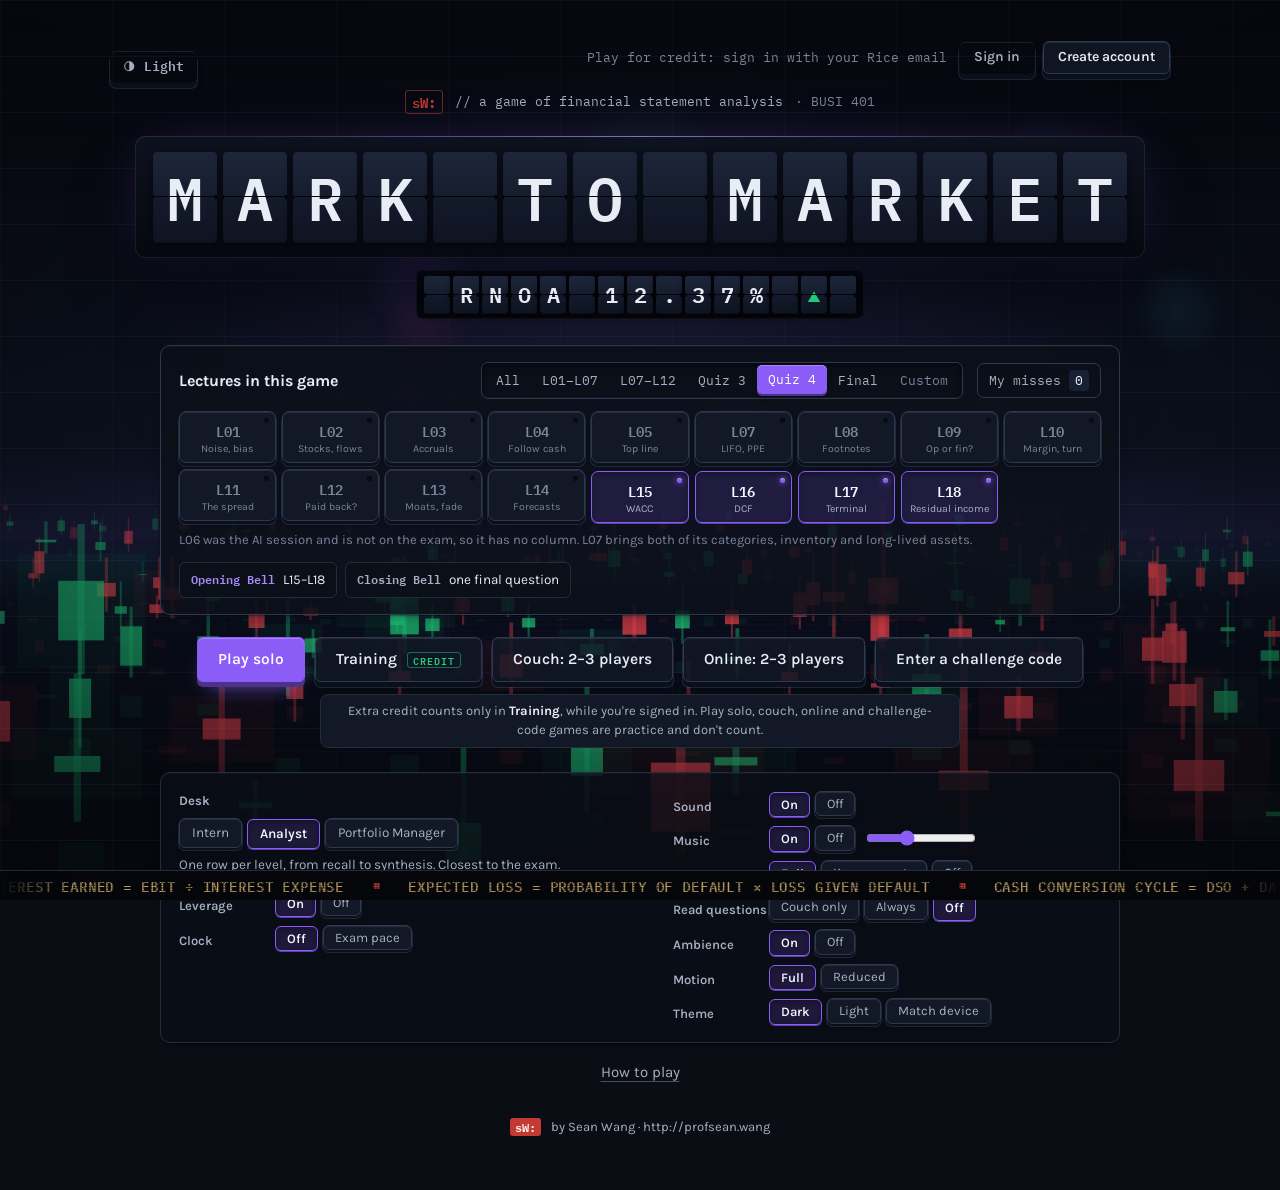
==== marktomarket-beta/index.html @ 7ff84879 "Add files via upload" ====
<!doctype html>
<html lang="en">
<head>
<base href="/marktomarket/">
<meta charset="utf-8">
<meta name="viewport" content="width=device-width, initial-scale=1, viewport-fit=cover">
<meta name="color-scheme" content="dark light">
<meta name="description" content="MARK TO MARKET: a trading-terminal game of financial statement analysis. By Sean Wang.">
<meta name="theme-color" content="#0A0D14">
<meta name="apple-mobile-web-app-capable" content="yes">
<meta name="mobile-web-app-capable" content="yes">
<meta name="apple-mobile-web-app-status-bar-style" content="black">
<meta name="apple-mobile-web-app-title" content="Mark to Market">
<link rel="manifest" href="app/manifest.webmanifest">
<link rel="icon" type="image/png" sizes="32x32" href="app/favicon-32.png">
<link rel="apple-touch-icon" href="app/apple-touch-icon.png">
<link rel="apple-touch-icon" sizes="167x167" href="app/apple-touch-icon-167.png">
<link rel="apple-touch-icon" sizes="152x152" href="app/apple-touch-icon-152.png">
<link rel="apple-touch-startup-image" media="(device-width: 820px) and (device-height: 1180px) and (-webkit-device-pixel-ratio: 2) and (orientation: portrait)" href="app/launch-1640x2360.png">
<link rel="apple-touch-startup-image" media="(device-width: 820px) and (device-height: 1180px) and (-webkit-device-pixel-ratio: 2) and (orientation: landscape)" href="app/launch-2360x1640.png">
<link rel="apple-touch-startup-image" media="(device-width: 834px) and (device-height: 1194px) and (-webkit-device-pixel-ratio: 2) and (orientation: portrait)" href="app/launch-1668x2388.png">
<link rel="apple-touch-startup-image" media="(device-width: 834px) and (device-height: 1194px) and (-webkit-device-pixel-ratio: 2) and (orientation: landscape)" href="app/launch-2388x1668.png">
<link rel="apple-touch-startup-image" media="(device-width: 1024px) and (device-height: 1366px) and (-webkit-device-pixel-ratio: 2) and (orientation: portrait)" href="app/launch-2048x2732.png">
<link rel="apple-touch-startup-image" media="(device-width: 1024px) and (device-height: 1366px) and (-webkit-device-pixel-ratio: 2) and (orientation: landscape)" href="app/launch-2732x2048.png">
<link rel="apple-touch-startup-image" media="(device-width: 810px) and (device-height: 1080px) and (-webkit-device-pixel-ratio: 2) and (orientation: portrait)" href="app/launch-1620x2160.png">
<link rel="apple-touch-startup-image" media="(device-width: 810px) and (device-height: 1080px) and (-webkit-device-pixel-ratio: 2) and (orientation: landscape)" href="app/launch-2160x1620.png">
<link rel="apple-touch-startup-image" media="(device-width: 744px) and (device-height: 1133px) and (-webkit-device-pixel-ratio: 2) and (orientation: portrait)" href="app/launch-1488x2266.png">
<link rel="apple-touch-startup-image" media="(device-width: 744px) and (device-height: 1133px) and (-webkit-device-pixel-ratio: 2) and (orientation: landscape)" href="app/launch-2266x1488.png">
<title>MARK TO MARKET (beta)</title>
<link rel="stylesheet" href="https://fonts.googleapis.com/css2?family=IBM+Plex+Mono:wght@400;500;600&amp;family=Karla:wght@400..700&amp;family=Newsreader:ital,opsz,wght@0,6..72,400..700;1,6..72,400..600&amp;display=swap">
<style>
/* MARK TO MARKET — style.css (v2, the trading-terminal edition)
 * One deliberate dark theme. Every color is a token. Green and red always travel with ▲/▼ and a sign.
 */
:root {
  color-scheme: dark;
  --bg: #0A0D14;
  --bg-2: #0E1320;
  --panel: #121826;
  --panel-2: #182033;
  --panel-3: #1E2840;
  --well: #0B0F18;
  --line: #232B3D;
  --line-2: #2E3850;
  --line-3: #46526E;
  --text: #E8ECF4;
  --text-hi: #F4F6FB;
  --text-2: #A7B0C2;
  --text-3: #7A8398;
  --up: #1FCB7A;
  --down: #F0444E;
  --accent: #8B5CF6;
  --accent-2: #A78BFA;
  --warn: #F5B83D;
  --brand: #C43A32;
  --up-bg: rgba(31, 203, 122, 0.13);
  --down-bg: rgba(240, 68, 78, 0.13);
  --accent-bg: rgba(139, 92, 246, 0.16);
  --warn-bg: rgba(245, 184, 61, 0.1);
  --pool: #2DD4BF;
  --pool-bg: rgba(45, 212, 191, 0.12);
  --f-ui: "Karla", "Segoe UI", Calibri, Arial, sans-serif;
  --f-mono: "IBM Plex Mono", ui-monospace, "SFMono-Regular", Consolas, "Courier New", monospace;
  --f-display: "Newsreader", Cambria, Georgia, serif;
  --ease: cubic-bezier(0.2, 0.75, 0.25, 1);
  --top-h: 60px;
  --tk-h: 30px;
  --side-l: 0px;
  --side-r: 0px;
  --dock-h: 0px;
}

*, *::before, *::after { box-sizing: border-box; }
html, body { margin: 0; padding: 0; }
html { -webkit-text-size-adjust: 100%; text-size-adjust: 100%; background: var(--bg); }
body {
  background: var(--bg);
  color: var(--text);
  font-family: var(--f-ui);
  font-size: 15px;
  line-height: 1.5;
  min-height: 100vh;
  overflow-x: clip;
  -webkit-font-smoothing: antialiased;
  -moz-osx-font-smoothing: grayscale;
}
html.clue-open body, html.sheet-open body { overflow: hidden; }
button, input { font: inherit; color: inherit; }
button { cursor: pointer; }
p { margin: 0; }
h1, h2, h3 { margin: 0; font-weight: inherit; }
kbd {
  font-family: var(--f-mono);
  font-size: 0.72em;
  font-weight: 500;
  padding: 0.16em 0.45em;
  border: 1px solid currentColor;
  border-radius: 3px;
  opacity: 0.7;
  line-height: 1;
  white-space: nowrap;
}
.sr-only { position: absolute; width: 1px; height: 1px; overflow: hidden; clip: rect(0 0 0 0); clip-path: inset(50%); white-space: nowrap; }
.ico { display: inline-flex; width: 1em; height: 1em; flex: none; }
.ico svg { width: 100%; height: 100%; display: block; }
:focus { outline: none; }
:focus-visible { outline: 2px solid var(--accent-2); outline-offset: 3px; }
[hidden] { display: none !important; }
.num, .mono { font-family: var(--f-mono); font-variant-numeric: tabular-nums; }
.up { color: var(--up); }
.dn { color: var(--down); }
.flat { color: var(--text-2); }

/* ---------- stage: the trading floor ---------- */
.floor { position: fixed; inset: 0; z-index: 0; display: block; pointer-events: none; transform-origin: 50% 46%;
  transition: transform 0.75s var(--ease), filter 0.6s var(--ease); }
.stage-shade { position: fixed; inset: 0; z-index: 1; pointer-events: none;
  background: linear-gradient(180deg, rgba(6, 8, 14, 0.35) 0%, rgba(6, 8, 14, 0) 22%, rgba(6, 8, 14, 0) 70%, rgba(6, 8, 14, 0.55) 100%); }
html.dof .floor { transform: scale(1.12); filter: blur(7px) brightness(0.55); }
html[data-screen="close"] .stage-shade, html[data-screen="players"] .stage-shade { background: rgba(6, 8, 14, 0.8); }
/* Phase B: the 3D floor (floor3d.js sets html[data-floor="3d"]). It is brighter than the 2D floor, so the
   shade behind the board header is deeper and floating text gets a soft dark halo; a bull or bear wave lifts the
   question card's depth of field for a moment (html.floor-pulse) so the wave shows around the card. */
html[data-floor="3d"] .stage-shade { background: linear-gradient(180deg, rgba(6, 8, 14, 0.66) 0%, rgba(6, 8, 14, 0.5) 15%, rgba(6, 8, 14, 0) 30%, rgba(6, 8, 14, 0) 72%, rgba(6, 8, 14, 0.5) 100%); }
html[data-floor="3d"][data-screen="intro"] .stage-shade, html[data-floor="3d"][data-screen="cb"] .stage-shade {
  background: radial-gradient(ellipse 46% 40% at 50% 46%, rgba(6, 8, 14, 0.62), rgba(6, 8, 14, 0) 100%),
    linear-gradient(180deg, rgba(6, 8, 14, 0.5) 0%, rgba(6, 8, 14, 0) 26%, rgba(6, 8, 14, 0) 72%, rgba(6, 8, 14, 0.5) 100%); }
html[data-floor="3d"][data-screen="close"] .stage-shade, html[data-floor="3d"][data-screen="players"] .stage-shade { background: rgba(6, 8, 14, 0.8); }
html[data-floor="3d"] .intro-line, html[data-floor="3d"] .intro-eyebrow, html[data-floor="3d"] .board-head, html[data-floor="3d"] .scr-cb { text-shadow: 0 0 14px rgba(5, 7, 12, 0.95), 0 1px 3px rgba(5, 7, 12, 0.9); }
html.dof.floor-pulse .floor3d { filter: blur(3px) brightness(0.92); transition: filter 0.25s ease-out; }

/* ---------- type helpers ---------- */
.eyebrow { font-family: var(--f-mono); font-size: 12.5px; font-weight: 500; letter-spacing: 0.04em; color: var(--text-2); margin: 0; }
.slash { color: var(--accent-2); }

/* ---------- buttons ---------- */
.btn { appearance: none; display: inline-flex; align-items: center; justify-content: center; gap: 10px; border: 1px solid var(--line-2); background: rgba(18, 24, 38, 0.86); color: var(--text);
  font-family: var(--f-ui); font-weight: 600; font-size: 15.5px; line-height: 1.2; padding: 12px 20px; border-radius: 6px;
  transition: background 0.18s, border-color 0.18s, color 0.18s, transform 0.18s var(--ease), box-shadow 0.18s; }
.btn:hover { border-color: var(--line-3); background: var(--panel-2); }
.btn:active { transform: translateY(1px); }
.btn-primary { background: var(--accent); border-color: var(--accent); color: #FFFFFF; box-shadow: 0 8px 24px -10px rgba(139, 92, 246, 0.8); }
.btn-primary:hover { background: #9A70F8; border-color: #9A70F8; }
.btn-primary:disabled { background: var(--panel-3); border-color: var(--line-2); color: var(--text-3); box-shadow: none; cursor: not-allowed; }
.btn-quiet { background: transparent; border-color: transparent; color: var(--text-2); }
.btn-quiet:hover { color: var(--text); background: var(--panel-2); border-color: var(--line); }
.btn kbd { font-size: 11px; opacity: 0.6; }
.linkbtn { appearance: none; background: none; border: 0; padding: 4px 2px; color: var(--text-2); font-family: var(--f-ui); font-size: 15px; text-decoration: underline; text-decoration-color: rgba(167, 176, 194, 0.4); text-underline-offset: 4px; }
.linkbtn:hover { color: var(--text); text-decoration-color: currentColor; }
.iconbtn { appearance: none; width: 36px; height: 36px; display: inline-flex; align-items: center; justify-content: center; border: 1px solid var(--line); border-radius: 6px; background: transparent; color: var(--text-2); }
.iconbtn:hover { color: var(--text); border-color: var(--line-2); background: var(--panel-2); }
.iconbtn .ico { width: 17px; height: 17px; }
.iconbtn.off { color: var(--warn); }
.chipbtn { appearance: none; border: 1px solid var(--line-2); background: var(--panel); color: var(--text); border-radius: 6px; padding: 6px 13px; font-family: var(--f-mono); font-size: 13px; }
.chipbtn:hover { border-color: var(--accent); }

/* ---------- split-flap cells (terminal palette) ---------- */
.flaprow { display: inline-flex; gap: var(--fg, 3px); vertical-align: top; }
.fc { position: relative; display: inline-block; flex: none; width: var(--cw, 28px); height: var(--ch, 40px);
  font-family: var(--f-mono); font-weight: 600; font-size: var(--fs, 28px); color: var(--fcol, var(--text));
  background: #03050A; border-radius: var(--fr, 3px); perspective: calc(var(--ch, 40px) * 5);
  box-shadow: 0 1px 0 rgba(255, 255, 255, 0.04), 0 3px 8px rgba(0, 0, 0, 0.55); }
.fc .h { position: absolute; left: 0; right: 0; height: calc(50% - 0.5px); overflow: hidden; backface-visibility: hidden; -webkit-backface-visibility: hidden; }
.fc .t, .fc .ft { top: 0; border-radius: var(--fr, 3px) var(--fr, 3px) 0 0; background: linear-gradient(180deg, #1D2539 0%, #161D2E 100%); transform-origin: 50% 100%; }
.fc .b, .fc .fb { bottom: 0; border-radius: 0 0 var(--fr, 3px) var(--fr, 3px); background: linear-gradient(180deg, #131A2A 0%, #0F1422 100%); transform-origin: 50% 0; }
.fc i { position: absolute; left: 0; right: 0; height: var(--ch, 40px); line-height: var(--ch, 40px); text-align: center; font-style: normal; font-variant-numeric: tabular-nums; letter-spacing: 0; }
.fc .t i, .fc .ft i { top: 0; }
.fc .b i, .fc .fb i { bottom: 0; }
.fc .ft, .fc .fb { visibility: hidden; z-index: 2; }
.fc.on .ft, .fc.on .fb { visibility: visible; }
.fc u { position: absolute; inset: 0; background: #000; opacity: 0; pointer-events: none; }
.fc::after { content: ""; position: absolute; left: 0; right: 0; top: calc(50% - 0.5px); height: 1px; background: #03050A; z-index: 3; }
.fc::before { content: ""; position: absolute; top: calc(50% - 2px); left: 0; right: 0; height: 4px; z-index: 4;
  background: linear-gradient(90deg, #03050A 0 1.5px, transparent 1.5px calc(100% - 1.5px), #03050A calc(100% - 1.5px)); }
.tri { display: inline-block; width: 0.56em; height: 0.48em; background: var(--up); vertical-align: 0.06em; }
.tri.up { clip-path: polygon(50% 0, 100% 100%, 0 100%); }
.tri.dn { clip-path: polygon(0 0, 100% 0, 50% 100%); background: var(--down); }

.f-title { --fg: 6px; --cw: min(64px, calc((100vw - 120px - 13 * 6px) / 14)); --ch: calc(var(--cw) * 1.42); --fs: calc(var(--ch) * 0.66); --fr: 4px; }
.f-quote { --fg: 3px; --cw: min(26px, calc((100vw - 56px - 14 * 3px) / 15)); --ch: calc(var(--cw) * 1.42); --fs: calc(var(--ch) * 0.6); --fr: 2px; }
.intro-flap .f-big { --fg: 7px; --cw: min(86px, calc((100vw - 40px - 6 * 7px) / 7)); --ch: calc(var(--cw) * 1.42); --fs: calc(var(--ch) * 0.66); --fr: 5px; }
.cb-flap .f-big { --fg: 5px; --cw: min(54px, calc((100vw - var(--side-l) - var(--side-r) - 60px - 13 * 5px) / 14)); --ch: calc(var(--cw) * 1.42); --fs: calc(var(--ch) * 0.64); --fr: 4px; }
.ai-flap .f-big { --fg: 5px; --cw: min(60px, calc((100vw - 40px - 12 * 5px) / 13)); --ch: calc(var(--cw) * 1.42); --fs: calc(var(--ch) * 0.64); --fr: 4px; --fcol: var(--accent-2); }
.pool-flap .f-big { --fg: 6px; --cw: min(70px, calc((100vw - 40px - 8 * 6px) / 9)); --ch: calc(var(--cw) * 1.42); --fs: calc(var(--ch) * 0.64); --fr: 4px; --fcol: var(--pool); }

/* ---------- top bar: the quote bar ---------- */
.topbar { position: fixed; left: 0; right: 0; top: 0; z-index: 30; height: var(--top-h); display: grid; grid-template-columns: minmax(0, 1fr) auto minmax(0, 1fr); align-items: center; gap: 18px;
  padding: 0 18px; background: #080B12; border-bottom: 1px solid var(--line); }
.tb-left { display: flex; align-items: center; gap: 12px; min-width: 0; }
.tb-desk { font-size: 13.5px; color: var(--text-2); white-space: nowrap; overflow: hidden; text-overflow: ellipsis; }
.tb-code { appearance: none; background: var(--well); border: 1px solid var(--line); border-radius: 5px; padding: 4px 9px; display: inline-flex; align-items: center; gap: 8px; font-family: var(--f-mono); font-size: 13px; letter-spacing: 0.06em; color: var(--text); white-space: nowrap; }
.tb-code:hover { border-color: var(--accent); }
.tb-code .ico { width: 13px; height: 13px; color: var(--text-3); }
.tb-quotes { display: flex; gap: 8px; align-items: stretch; justify-content: center; min-width: 0; }
.tb-tools { display: flex; gap: 8px; align-items: center; justify-content: flex-end; }
.tb-menu-wrap { position: relative; }
.tb-pop { position: absolute; right: 0; top: calc(100% + 8px); width: 270px; background: var(--panel); border: 1px solid var(--line-2); border-radius: 8px; padding: 6px; box-shadow: 0 24px 48px rgba(0, 0, 0, 0.6); z-index: 2; }
.tb-pop > button { display: block; width: 100%; text-align: left; background: none; border: 0; padding: 10px 12px; border-radius: 5px; color: var(--text); font-size: 15px; }
.tb-pop > button:hover, .tb-pop > button:focus-visible { background: var(--panel-2); }
.tb-audio { display: grid; grid-template-columns: auto minmax(0, 1fr); gap: 8px 12px; align-items: center; padding: 10px 12px; margin: 4px 0; border-top: 1px solid var(--line); border-bottom: 1px solid var(--line); }
.tb-audio .tb-toggle:last-child { grid-column: 1 / -1; }
.tb-toggle { display: inline-flex; align-items: center; gap: 8px; font-size: 14px; color: var(--text-2); cursor: pointer; }
.tb-toggle input { accent-color: var(--accent); width: 15px; height: 15px; margin: 0; }
.tb-vol { width: 100%; accent-color: var(--accent); }
.tb-quit { border-top: 1px solid var(--line); margin-top: 6px; padding: 10px 12px 6px; }
.tb-quit p { font-size: 14px; color: var(--text-2); margin-bottom: 10px; line-height: 1.4; }
.tb-quit button { border: 1px solid var(--line-2); background: transparent; border-radius: 5px; padding: 7px 12px; margin-right: 6px; font-size: 14px; }
.tb-quit button[data-act="quit-yes"] { background: var(--accent); border-color: var(--accent); color: #fff; }

.quote { position: relative; display: flex; align-items: center; gap: 12px; height: 46px; padding: 0 12px; border: 1px solid var(--line); border-radius: 6px; background: rgba(14, 19, 32, 0.9); text-align: left; color: var(--text); min-width: 0; }
.q-tk { display: inline-flex; align-items: center; gap: 7px; font-family: var(--f-mono); font-size: 13px; font-weight: 600; letter-spacing: 0.04em; color: var(--text-2); }
.q-dot { width: 8px; height: 8px; border-radius: 2px; background: var(--pc); }
.q-val { display: inline-flex; font-family: var(--f-mono); font-weight: 600; font-size: 22px; line-height: 1; height: 1em; overflow: hidden; font-variant-numeric: tabular-nums; color: var(--text-hi); }
.q-val.neg { color: var(--down); }
.q-meta { display: flex; flex-direction: column; gap: 2px; line-height: 1.1; }
.q-chg { display: inline-flex; align-items: center; gap: 4px; font-family: var(--f-mono); font-size: 12px; font-weight: 600; white-space: nowrap; }
.q-chg .ico { width: 8px; height: 8px; }
.q-pct { font-family: var(--f-mono); font-size: 11.5px; white-space: nowrap; }
.q-spark { width: 70px; height: 24px; overflow: visible; flex: none; }
.quote.flash-up { animation: qFlashUp 0.62s ease-out; }
.quote.flash-dn { animation: qFlashDn 0.62s ease-out; }
@keyframes qFlashUp { 0%, 35% { background: rgba(31, 203, 122, 0.42); border-color: var(--up); } 100% { background: rgba(14, 19, 32, 0.9); border-color: var(--line); } }
@keyframes qFlashDn { 0%, 35% { background: rgba(240, 68, 78, 0.42); border-color: var(--down); } 100% { background: rgba(14, 19, 32, 0.9); border-color: var(--line); } }
.quote.couch { cursor: pointer; padding: 0 10px; gap: 9px; height: 46px; }
.quote.couch .q-val { font-size: 18px; }
.quote.couch .q-spark { width: 44px; }
.quote.sel { border-color: var(--pc); box-shadow: inset 0 0 0 1px var(--pc); }
.q-status { font-family: var(--f-mono); font-size: 10.5px; color: var(--pc); white-space: nowrap; overflow: hidden; text-overflow: ellipsis; max-width: 110px; }
.quote.busy .q-pct { display: none; }
.quote:not(.busy) .q-status { display: none; }
.q-keys { font-family: var(--f-mono); font-size: 10.5px; color: var(--text-3); letter-spacing: 0.08em; }
.od-d { display: inline-block; height: 1em; overflow: hidden; }
.od-s { display: flex; flex-direction: column; }
.od-s span { display: block; height: 1em; line-height: 1; text-align: center; }
.od-c { display: inline-block; line-height: 1; }
.spark .sp-line { fill: none; stroke: var(--sc, var(--text)); stroke-width: 1.4; stroke-linejoin: round; stroke-linecap: round; }
.spark .sp-zero { stroke: rgba(167, 176, 194, 0.3); stroke-dasharray: 2 2; stroke-width: 1; }
.spark .sp-dot { fill: var(--sc, var(--text)); }
.spark .sp-area { opacity: 0.18; }

/* ---------- side panels (desktop, 1280px and wider) ---------- */
.side { position: fixed; top: var(--top-h); bottom: var(--tk-h); z-index: 6; width: var(--side-w); overflow-y: auto; overflow-x: hidden; overscroll-behavior: contain;
  background: rgba(10, 14, 23, 0.9); scrollbar-width: thin; scrollbar-color: var(--line-2) transparent; transition: opacity 0.4s, filter 0.4s; }
.side-l { left: 0; --side-w: var(--side-l); border-right: 1px solid var(--line); }
.side-r { right: 0; --side-w: var(--side-r); border-left: 1px solid var(--line); display: flex; flex-direction: column; }
html.dof .side { opacity: 0.35; filter: blur(2px); }
html.clue-open .dock { display: none; }
html.clue-open { --dock-h: 0px; }
.pn { padding: 14px 16px 16px; border-bottom: 1px solid var(--line); }
.pn:last-child { border-bottom: 0; }
.pn-h { display: flex; align-items: baseline; justify-content: space-between; gap: 10px; font-size: 13px; font-weight: 700; color: var(--text); margin-bottom: 10px; }
.pn-h small { font-family: var(--f-mono); font-size: 11px; font-weight: 500; color: var(--text-3); }
.pn-h .info { appearance: none; border: 1px solid var(--line-2); background: none; color: var(--text-3); width: 18px; height: 18px; border-radius: 50%; font-size: 11px; line-height: 1; padding: 0; font-family: var(--f-mono); }
.pn-h .info:hover { color: var(--text); border-color: var(--text-3); }
.acct-val { font-family: var(--f-mono); font-size: 30px; font-weight: 600; line-height: 1.1; color: var(--text-hi); letter-spacing: -0.01em; display: inline-flex; height: 1.1em; overflow: hidden; }
.acct-val.neg { color: var(--down); }
.acct-chg { margin-top: 4px; display: flex; align-items: center; gap: 6px; font-family: var(--f-mono); font-size: 13px; font-weight: 500; }
.acct-chg .ico { width: 10px; height: 10px; }
.acct-chg .lbl { font-family: var(--f-ui); color: var(--text-3); font-size: 12.5px; margin-left: 2px; }
.kv { display: flex; justify-content: space-between; align-items: baseline; gap: 10px; margin-top: 8px; font-size: 13px; color: var(--text-2); }
.kv b { font-family: var(--f-mono); font-weight: 500; color: var(--text); font-size: 13px; }
.chart-sm { margin-top: 12px; height: 128px; position: relative; }
.chart-sm svg { display: block; }
.range { margin-top: 12px; }
.range-top { display: flex; justify-content: space-between; font-size: 12.5px; color: var(--text-2); margin-bottom: 5px; }
.range-bar { position: relative; height: 4px; border-radius: 2px; background: var(--panel-3); }
.range-fill { position: absolute; top: 0; bottom: 0; border-radius: 2px; background: linear-gradient(90deg, rgba(240, 68, 78, 0.5), rgba(31, 203, 122, 0.5)); }
.range-pin { position: absolute; top: -4px; width: 2px; height: 12px; background: var(--text); border-radius: 1px; transform: translateX(-1px); }
.range-ends { display: flex; justify-content: space-between; margin-top: 5px; font-family: var(--f-mono); font-size: 11.5px; color: var(--text-3); }
.range-none { font-size: 12.5px; color: var(--text-3); }
.ptab { width: 100%; border-collapse: collapse; font-size: 12.5px; }
.ptab th { font-weight: 500; color: var(--text-3); text-align: right; padding: 0 0 6px; font-size: 11.5px; }
.ptab th:first-child { text-align: left; }
.ptab td { padding: 5px 0; border-top: 1px solid rgba(35, 43, 61, 0.7); text-align: right; font-family: var(--f-mono); font-variant-numeric: tabular-nums; color: var(--text); }
.ptab td:first-child { text-align: left; font-family: var(--f-mono); color: var(--text-2); }
.ptab tr.idle td { color: var(--text-3); }
.ptab td.up { color: var(--up); }
.ptab td.dn { color: var(--down); }
.who-pick { display: flex; gap: 5px; flex-wrap: wrap; margin: -2px 0 10px; }
.who-pick button { appearance: none; border: 1px solid var(--line-2); background: none; border-radius: 5px; padding: 3px 8px; font-family: var(--f-mono); font-size: 11.5px; color: var(--text-2); }
.who-pick button[aria-pressed="true"] { border-color: var(--pc); color: var(--text); box-shadow: inset 0 0 0 1px var(--pc); }

.idx { width: 100%; border-collapse: collapse; font-size: 12.5px; table-layout: fixed; }
.idx td { padding: 5px 0; border-top: 1px solid rgba(35, 43, 61, 0.7); vertical-align: middle; }
.idx tr:first-child td { border-top: 0; }
.idx .ix-tk { white-space: nowrap; overflow: hidden; text-overflow: ellipsis; padding-right: 6px; }
.idx .ix-tk b { font-family: var(--f-mono); font-weight: 600; font-size: 12px; color: var(--text); margin-right: 6px; }
.idx .ix-tk span { font-size: 11.5px; color: var(--text-2); }
.idx .ix-lv { width: 52px; font-family: var(--f-mono); text-align: right; white-space: nowrap; color: var(--text); padding-right: 6px; }
.idx .ix-ch { width: 60px; font-family: var(--f-mono); text-align: right; white-space: nowrap; font-size: 11.5px; padding-right: 6px; }
.idx .ix-sp { width: 38px; }
.idx .ix-sp svg { width: 38px; height: 16px; display: block; overflow: visible; }
.idx tr.flash-up td { animation: rowUp 0.9s ease-out; }
.idx tr.flash-dn td { animation: rowDn 0.9s ease-out; }
@keyframes rowUp { 0%, 30% { background: rgba(31, 203, 122, 0.22); } 100% { background: transparent; } }
@keyframes rowDn { 0%, 30% { background: rgba(240, 68, 78, 0.22); } 100% { background: transparent; } }
.pn-news { flex: 1 1 auto; min-height: 140px; display: flex; flex-direction: column; }
.news { list-style: none; margin: 0; padding: 0; overflow-y: auto; flex: 1 1 auto; min-height: 0; scrollbar-width: thin; scrollbar-color: var(--line-2) transparent; }
.news li { display: grid; grid-template-columns: 58px minmax(0, 1fr); gap: 8px; padding: 6px 0; border-top: 1px solid rgba(35, 43, 61, 0.6); font-size: 12.5px; line-height: 1.4; color: var(--text); }
.news li:first-child { border-top: 0; }
.news time { font-family: var(--f-mono); font-size: 11px; color: var(--text-3); padding-top: 1px; white-space: nowrap; }
.news .n-host { color: var(--text-2); font-style: italic; }
.news .n-host b { font-style: normal; font-family: var(--f-mono); font-size: 10.5px; font-weight: 500; color: var(--text-3); letter-spacing: 0.04em; }
.news .n-up b { color: var(--up); }
.news .n-dn b { color: var(--down); }
.news .n-warn { color: var(--warn); }
.news .n-warn b { color: var(--warn); }
.news .nw { white-space: nowrap; }
.news .n-bell { color: var(--accent-2); }
.news li.fresh { animation: newsIn 0.6s var(--ease); }
@keyframes newsIn { from { opacity: 0; transform: translateY(-4px); background: var(--accent-bg); } to { opacity: 1; transform: none; background: transparent; } }
.watch { list-style: none; margin: 0; padding: 0; }
.watch li + li { margin-top: 4px; }
.watch button { appearance: none; width: 100%; display: grid; grid-template-columns: auto minmax(0, 1fr) auto; gap: 8px; align-items: center; text-align: left; border: 1px solid var(--line); background: var(--panel); border-radius: 5px; padding: 6px 8px; font-size: 12.5px; color: var(--text); }
.watch button:hover { border-color: var(--accent); background: var(--panel-2); }
.watch .w-tk { font-family: var(--f-mono); font-size: 11.5px; color: var(--down); white-space: nowrap; }
.watch .w-st { white-space: nowrap; overflow: hidden; text-overflow: ellipsis; color: var(--text-2); }
.watch .w-dl { font-family: var(--f-mono); font-size: 11.5px; color: var(--text-3); white-space: nowrap; }
.empty { font-size: 12.5px; color: var(--text-3); line-height: 1.45; }

/* ---------- dock and sheet (tablet and phone) ---------- */
.dock { position: fixed; left: 0; right: 0; bottom: var(--tk-h); z-index: 28; height: 46px; display: grid; grid-template-columns: repeat(3, 1fr); background: #0A0E17; border-top: 1px solid var(--line); }
.dock button { appearance: none; border: 0; background: none; color: var(--text-2); font-size: 14px; font-weight: 600; position: relative; }
.dock button[aria-expanded="true"] { color: var(--text); }
.dock button[aria-expanded="true"]::after { content: ""; position: absolute; left: 25%; right: 25%; top: 0; height: 2px; background: var(--accent); }
.dock button .dot { display: inline-block; width: 6px; height: 6px; border-radius: 50%; background: var(--accent-2); margin-left: 6px; vertical-align: 2px; }
.sheet { position: fixed; left: 0; right: 0; bottom: calc(var(--tk-h) + 46px); z-index: 31; max-height: min(72vh, calc(100vh - var(--top-h) - var(--tk-h) - 60px)); display: flex; flex-direction: column;
  background: var(--panel); border-top: 1px solid var(--line-2); border-radius: 14px 14px 0 0; box-shadow: 0 -24px 48px rgba(0, 0, 0, 0.55); transform: translateY(16px); opacity: 0; transition: transform 0.28s var(--ease), opacity 0.2s; }
.sheet.on { transform: none; opacity: 1; }
.sheet-head { display: flex; align-items: center; justify-content: space-between; padding: 10px 12px 8px 16px; border-bottom: 1px solid var(--line); }
.sheet-h { font-size: 15px; font-weight: 700; }
.sheet-body { overflow-y: auto; overscroll-behavior: contain; }
.sheet-body .pn-news { min-height: 0; }
.sheet-body .news { max-height: none; overflow: visible; }
.sheet-body[data-kind="news"] .pn-news > .pn-h, .sheet-body[data-kind="account"] .pn:first-child > .pn-h { display: none; }

/* ---------- title ---------- */
.screen { position: relative; z-index: 2; }
.scr-title { min-height: 100vh; display: flex; flex-direction: column; align-items: center; padding: max(36px, 5.5vh) 24px calc(var(--tk-h) + 22px); }
.title-wrap { width: 100%; max-width: 1060px; display: flex; flex-direction: column; align-items: center; text-align: center; }
.title-eyebrow { font-family: var(--f-mono); font-size: 13px; color: var(--text-2); margin-bottom: 22px; }
.title-eyebrow .ey-2 { color: var(--text-3); }
.title-flap { position: relative; margin: 0; display: flex; flex-direction: column; align-items: center; gap: 8px;
  padding: 16px 18px; border-radius: 10px; background: linear-gradient(180deg, rgba(14, 19, 32, 0.92), rgba(6, 9, 15, 0.94));
  box-shadow: inset 0 0 0 1px rgba(110, 125, 170, 0.16), inset 0 1px 0 rgba(255, 255, 255, 0.05), 0 40px 90px -30px rgba(0, 0, 0, 0.9), 0 0 60px -20px rgba(139, 92, 246, 0.35); }
.title-flap::before { content: ""; position: absolute; left: 12%; right: 12%; top: 0; height: 1px; background: linear-gradient(90deg, rgba(167, 139, 250, 0), rgba(167, 139, 250, 0.7), rgba(167, 139, 250, 0)); }
.title-quote { margin-top: 12px; min-height: 38px; padding: 6px 8px; border-radius: 6px; background: rgba(5, 7, 12, 0.92); box-shadow: inset 0 0 0 1px rgba(110, 125, 170, 0.12); }

.lect { margin-top: 26px; width: 100%; max-width: 960px; padding: 16px 18px 16px; border: 1px solid var(--line-2); border-radius: 10px; background: rgba(12, 16, 26, 0.88); text-align: left; }
.lect-top { display: flex; align-items: center; justify-content: space-between; gap: 14px; flex-wrap: wrap; }
.lect-h { font-size: 16px; font-weight: 700; color: var(--text); }
.presets { display: inline-flex; border: 1px solid var(--line-2); border-radius: 7px; padding: 2px; background: var(--well); }
.preset { appearance: none; border: 0; background: none; color: var(--text-2); font-family: var(--f-mono); font-size: 12.5px; padding: 5px 11px; border-radius: 5px; }
.preset:hover { color: var(--text); }
.preset[aria-pressed="true"] { background: var(--accent); color: #fff; }
.preset[data-preset="custom"] { cursor: default; }
.preset[data-preset="custom"][aria-pressed="false"] { color: var(--text-3); }
.chips { display: grid; grid-template-columns: repeat(var(--nchips, 11), minmax(0, 1fr)); gap: 6px; margin-top: 12px; }
.chip-l { appearance: none; position: relative; display: flex; flex-direction: column; align-items: center; gap: 2px; padding: 8px 2px 7px; border: 1px solid var(--line-2); border-radius: 7px; background: var(--panel); color: var(--text-2);
  transition: background 0.15s, border-color 0.15s, color 0.15s; }
.chip-l b { font-family: var(--f-mono); font-size: 14px; font-weight: 600; color: var(--text-3); }
.chip-l span { font-size: 10.5px; line-height: 1.15; white-space: nowrap; overflow: hidden; text-overflow: ellipsis; max-width: 100%; padding: 0 1px; color: var(--text-3); }
.chip-l:hover { border-color: var(--line-3); }
.chip-l[aria-pressed="true"] { background: var(--accent-bg); border-color: var(--accent); }
.chip-l[aria-pressed="true"] b { color: var(--text-hi); }
.chip-l[aria-pressed="true"] span { color: var(--text-2); }
.lect-hint { margin-top: 10px; font-size: 13px; color: var(--text-3); line-height: 1.45; }
.plan { list-style: none; margin: 12px 0 0; padding: 0; display: flex; gap: 8px; flex-wrap: wrap; }
.plan li { display: flex; align-items: baseline; gap: 8px; padding: 7px 11px; border-radius: 6px; background: var(--well); border: 1px solid var(--line); font-size: 13.5px; color: var(--text); }
.plan li b { font-family: var(--f-mono); font-size: 12px; font-weight: 600; color: var(--accent-2); white-space: nowrap; }
.plan li.pl-lev b { color: var(--warn); }
.plan li.pl-cb b { color: var(--text-2); }
.plan li .arrow { color: var(--text-3); }
.plan li.pl-none { color: var(--down); background: var(--down-bg); border-color: rgba(240, 68, 78, 0.3); }
.title-actions { display: flex; flex-wrap: wrap; justify-content: center; gap: 10px; margin-top: 22px; }
.code-entry { margin-top: 16px; width: 100%; max-width: 640px; padding: 16px 18px; border: 1px solid var(--line-2); border-radius: 10px; background: rgba(12, 16, 26, 0.92); text-align: left; }
.code-label { display: block; font-size: 13px; font-weight: 600; color: var(--text-2); margin-bottom: 8px; }
.code-row { display: flex; gap: 10px; flex-wrap: wrap; }
.code-input { flex: 1 1 200px; min-width: 0; font-family: var(--f-mono); font-size: 22px; letter-spacing: 0.1em; padding: 8px 14px; background: var(--well); border: 1px solid var(--line-2); border-radius: 6px; color: var(--text); text-transform: uppercase; }
.code-input::placeholder { color: rgba(167, 176, 194, 0.35); }
.code-input:focus-visible { outline: 2px solid var(--accent-2); outline-offset: 2px; }
.code-msg { margin-top: 10px; font-size: 13.5px; color: var(--text-2); }
.code-msg.bad { color: var(--down); }
.code-plan { margin-top: 8px; font-size: 13.5px; color: var(--text); }
.resume { margin-top: 14px; display: flex; align-items: center; gap: 12px; flex-wrap: wrap; justify-content: center; }
.resume .btn { color: var(--text); border-color: var(--line-2); padding: 8px 15px; font-size: 14.5px; }
.resume-meta { font-family: var(--f-mono); font-size: 12.5px; color: var(--text-2); }
.settings { margin-top: 24px; width: 100%; max-width: 960px; display: grid; grid-template-columns: minmax(0, 1.05fr) minmax(0, 1fr); gap: 16px 44px; text-align: left; padding: 18px 18px; border-radius: 10px; border: 1px solid var(--line); background: rgba(10, 14, 23, 0.82); }
.set-main, .set-more { display: flex; flex-direction: column; gap: 9px; min-width: 0; }
.seg { border: 0; margin: 0; padding: 0; min-width: 0; }
.seg legend { font-size: 13px; font-weight: 700; color: var(--text-2); padding: 0; margin-bottom: 8px; }
.pills { display: flex; flex-wrap: wrap; gap: 5px; align-items: center; }
.pills label { position: relative; display: inline-flex; cursor: pointer; }
.pills input[type="radio"] { position: absolute; inset: 0; opacity: 0; margin: 0; cursor: pointer; }
.pills span { display: inline-block; padding: 6px 12px; border: 1px solid var(--line-2); border-radius: 6px; font-size: 13.5px; line-height: 1.2; color: var(--text-2); background: var(--panel); transition: background 0.15s, color 0.15s, border-color 0.15s; }
.pills label:hover span { border-color: var(--line-3); color: var(--text); }
.pills input:checked + span { background: var(--accent-bg); border-color: var(--accent); color: var(--text-hi); font-weight: 600; }
.pills input:focus-visible + span { outline: 2px solid var(--accent-2); outline-offset: 2px; }
.desk-blurb { margin-top: 8px; font-size: 13.5px; color: var(--text-2); line-height: 1.4; }
.seg-desk { margin-bottom: 6px; }
.seg-sm legend { float: left; width: 96px; margin: 0; padding-top: 6px; font-weight: 600; }
.seg-sm .pills { margin-left: 96px; }
.seg-sm .pills span { padding: 4px 11px; font-size: 13px; }
.vol { width: 110px; accent-color: var(--accent); margin-left: 6px; }
.howto-link { margin-top: 14px; }
.byline { margin-top: auto; padding-top: 30px; display: flex; align-items: center; justify-content: center; gap: 10px; font-size: 13px; color: var(--text-2); }
.sw { display: inline-flex; align-items: center; justify-content: center; background: var(--brand); color: #FBEFEF; font-family: var(--f-mono); font-weight: 600; font-size: 12px; padding: 3px 5px; border-radius: 3px; line-height: 1; }

/* ---------- couch players ---------- */
.scr-players { min-height: 100vh; display: flex; justify-content: center; padding: max(56px, 10vh) 24px calc(var(--tk-h) + 40px); }
.players-wrap { width: 100%; max-width: 640px; padding: 26px 26px 24px; border-radius: 12px; border: 1px solid var(--line-2); background: rgba(12, 16, 26, 0.93); align-self: flex-start; }
.scr-h { font-family: var(--f-display); font-weight: 500; font-size: 38px; line-height: 1.1; margin: 10px 0 22px; color: var(--text-hi); }
.seg-count { margin-bottom: 18px; }
.player-rows { display: flex; flex-direction: column; gap: 8px; }
.pl-row { display: grid; grid-template-columns: 12px 76px minmax(0, 1fr) auto; align-items: center; gap: 12px; padding: 9px 12px; border: 1px solid var(--line); border-radius: 7px; background: var(--panel); }
.pl-chip { width: 12px; height: 12px; border-radius: 3px; background: var(--pc); }
.pl-label { font-size: 13.5px; color: var(--text-2); }
.pl-name { min-width: 0; background: var(--well); border: 1px solid var(--line-2); border-radius: 5px; padding: 7px 11px; font-size: 16px; color: var(--text); }
.pl-name::placeholder { color: rgba(167, 176, 194, 0.4); }
.pl-keys { display: flex; gap: 4px; }
.pl-keys kbd { opacity: 1; color: var(--pc); font-size: 12.5px; padding: 4px 7px; }
.players-note { margin-top: 16px; font-size: 14.5px; color: var(--text-2); line-height: 1.5; }
.players-plan { margin-top: 10px; font-size: 13.5px; color: var(--text); font-family: var(--f-mono); }
.row-actions { margin-top: 24px; display: flex; gap: 10px; }

/* ---------- training desk ---------- */
.scr-train { min-height: 100vh; display: flex; justify-content: center; padding: calc(var(--top-h) + 28px) 24px calc(var(--tk-h) + 48px); }
.tr-wrap { width: 100%; max-width: 780px; padding: 24px 26px 22px; border-radius: 12px; border: 1px solid var(--line-2); background: rgba(12, 16, 26, 0.93); align-self: flex-start; transition: filter 0.45s var(--ease); }
html.dof .scr-train .tr-wrap { filter: blur(6px) brightness(0.55); }
.tr-eyebrow { margin: 0; font-family: var(--f-mono); font-size: 12.5px; letter-spacing: 0.04em; color: var(--accent-2); }
.tr-lede { margin: -8px 0 18px; font-size: 15.5px; line-height: 1.55; color: var(--text-2); max-width: 64ch; }
.tr-stats { display: grid; grid-template-columns: repeat(4, minmax(0, 1fr)); gap: 8px; margin-bottom: 16px; }
.tr-stat { padding: 10px 12px; border: 1px solid var(--line); border-radius: 8px; background: var(--panel); min-width: 0; }
.tr-stat span { display: block; font-family: var(--f-mono); font-size: 11.5px; letter-spacing: 0.05em; text-transform: uppercase; color: var(--text-3); }
.tr-stat b { display: block; margin-top: 4px; font-family: var(--f-mono); font-size: 18px; font-weight: 500; color: var(--text-hi); overflow: hidden; text-overflow: ellipsis; white-space: nowrap; }
.tr-stat.up b { color: var(--up); }
.tr-stat.dn b { color: var(--down); }
.tr-panel { margin-top: 14px; padding: 14px 16px 12px; border: 1px solid var(--line); border-radius: 10px; background: rgba(18, 24, 38, 0.6); }
.tr-h { margin: 0 0 10px; font-family: var(--f-ui); font-size: 15px; font-weight: 700; color: var(--text); display: flex; flex-wrap: wrap; align-items: baseline; gap: 4px 10px; }
.tr-h-note { font-weight: 400; font-size: 13px; color: var(--text-3); }
.tr-heat { list-style: none; margin: 0; padding: 0; display: flex; flex-direction: column; gap: 6px; }
.tr-row { display: grid; grid-template-columns: 78px minmax(0, 1fr) minmax(90px, 160px) 44px minmax(0, 150px); align-items: center; gap: 10px; font-size: 14px; }
.tr-tag { font-family: var(--f-mono); font-weight: 600; font-size: 13px; color: var(--text); white-space: nowrap; }
.tr-name { color: var(--text-2); overflow: hidden; text-overflow: ellipsis; white-space: nowrap; }
.tr-bar { height: 8px; border-radius: 4px; background: var(--well); border: 1px solid var(--line); overflow: hidden; }
.tr-bar i { display: block; height: 100%; border-radius: 4px; background: var(--text-3); transition: width 0.6s var(--ease); }
.tr-val { font-family: var(--f-mono); font-size: 13.5px; text-align: right; color: var(--text); }
.tr-n { font-size: 12.5px; color: var(--text-3); overflow: hidden; text-overflow: ellipsis; white-space: nowrap; }
.tr-row.t-up .tr-bar i { background: var(--up); }
.tr-row.t-mid .tr-bar i { background: var(--warn); }
.tr-row.t-dn .tr-bar i { background: var(--down); }
.tr-row.t-up .tr-val { color: var(--up); }
.tr-row.t-dn .tr-val { color: var(--down); }
.tr-focus { margin: 10px 0 0; font-size: 13.5px; color: var(--text-2); }
.tr-focus b { color: var(--text); font-weight: 600; }
.tr-cal-t { width: 100%; border-collapse: collapse; font-size: 13.5px; }
.tr-cal-t th, .tr-cal-t td { text-align: left; padding: 6px 10px 6px 0; border-top: 1px solid var(--line); vertical-align: top; }
.tr-cal-t thead th { border-top: 0; font-family: var(--f-mono); font-size: 11.5px; font-weight: 500; letter-spacing: 0.05em; text-transform: uppercase; color: var(--text-3); }
.tr-cal-t tbody th { font-weight: 600; color: var(--text); white-space: nowrap; }
.tr-cal-t td { color: var(--text-2); }
.tr-verdict.up { color: var(--up); }
.tr-verdict.dn { color: var(--down); }
.tr-actions { margin-top: 20px; display: flex; flex-wrap: wrap; align-items: center; gap: 10px; }
.tr-done { flex: 1 1 100%; margin: 0 0 4px; font-size: 14.5px; color: var(--text-2); }
.tr-days { margin: 14px 0 0; font-family: var(--f-mono); font-size: 12px; color: var(--text-3); }
@media (max-width: 699px) {
  .scr-train { padding: calc(var(--top-h) + 12px) 12px calc(var(--tk-h) + 40px); }
  .tr-wrap { padding: 18px 16px 16px; }
  .tr-stats { grid-template-columns: repeat(2, minmax(0, 1fr)); }
  .tr-row { grid-template-columns: 72px minmax(0, 1fr) 44px; grid-template-areas: "tag name val" ". bar bar" ". n n"; row-gap: 4px; padding-bottom: 6px; border-bottom: 1px solid var(--line); }
  .tr-tag { grid-area: tag; } .tr-name { grid-area: name; } .tr-val { grid-area: val; } .tr-bar { grid-area: bar; } .tr-n { grid-area: n; }
  .tr-cal-t th:nth-child(2), .tr-cal-t td:nth-child(2) { display: none; }
}

/* ---------- round intro ---------- */
.scr-intro { min-height: 100vh; display: flex; align-items: center; justify-content: center; padding: 40px 20px calc(var(--tk-h) + 40px); }
.intro-wrap { display: flex; flex-direction: column; align-items: center; text-align: center; gap: 22px; }
.intro-flap { display: flex; flex-direction: column; gap: 10px; align-items: center; filter: drop-shadow(0 28px 44px rgba(0, 0, 0, 0.6)); }
.intro-cov { font-family: var(--f-mono); font-size: 15px; color: var(--text); padding: 8px 14px; border-radius: 7px; border: 1px solid var(--line-2); background: rgba(10, 14, 23, 0.9); }
.intro-cov b { color: var(--accent-2); font-weight: 600; margin-right: 6px; }
.scr-intro.round-l .intro-cov b { color: var(--warn); }
.intro-line { font-family: var(--f-display); font-style: italic; font-size: clamp(22px, 3vw, 30px); color: var(--text-hi); opacity: 0; transform: translateY(8px); transition: opacity 0.6s 1.1s, transform 0.6s 1.1s var(--ease); max-width: 28ch; line-height: 1.3; }
.scr-intro.on .intro-line { opacity: 1; transform: none; }
.intro-go { opacity: 0; transition: opacity 0.5s 1.8s; display: inline-flex; gap: 8px; align-items: center; }
.scr-intro.on .intro-go { opacity: 1; }

/* ---------- board ---------- */
.scr-board { height: 100vh; height: 100dvh; display: flex; flex-direction: column; padding: var(--top-h) var(--side-r) calc(var(--tk-h) + var(--dock-h)) var(--side-l); overflow: hidden; }
.board-head { flex: none; display: flex; align-items: flex-end; justify-content: space-between; gap: 16px; padding: 14px 26px 4px; position: relative; z-index: 3; }
.bh-l { min-width: 0; }
.bh-round { font-family: var(--f-display); font-size: 26px; font-weight: 500; line-height: 1.1; color: var(--text-hi); }
.bh-cov { margin-top: 4px; font-family: var(--f-mono); font-size: 13px; color: var(--text-2); white-space: nowrap; overflow: hidden; text-overflow: ellipsis; }
.bh-cov b { font-weight: 600; color: var(--accent-2); }
.scr-board.round-l .bh-cov b { color: var(--warn); }
.bh-r { display: flex; align-items: center; gap: 10px; flex: none; }
.bh-meta { font-family: var(--f-mono); font-size: 12.5px; color: var(--text-2); white-space: nowrap; }
.endround { display: flex; align-items: center; gap: 6px; flex-wrap: wrap; justify-content: flex-end; }
.endround .btn { padding: 7px 12px; font-size: 14px; }
.er-confirm { display: inline-flex; align-items: center; gap: 6px; flex-wrap: wrap; }
.er-q { font-size: 14px; color: var(--text); margin-right: 2px; }
.er-confirm [data-act="endround-yes"] { color: var(--text); border-color: var(--line-2); }
.board-tabs { display: none; }

.stage3d { flex: 1 1 auto; min-height: 0; position: relative; display: flex; align-items: center; justify-content: center; perspective: var(--persp, 1400px); perspective-origin: 50% 40%; padding-bottom: var(--host-zone, 0px);
  transition: filter 0.6s var(--ease), opacity 0.4s; }
html.dof .stage3d { filter: blur(9px) brightness(0.5); transition: filter 0.55s var(--ease) 0.2s, opacity 0.4s; }
html.dof .board-head { filter: blur(5px); opacity: 0.4; }
.board-head { transition: filter 0.5s, opacity 0.4s; }
.board { --tilt: 14deg; --px: 0; --py: 0; position: relative; display: grid; grid-template-columns: repeat(var(--cols, 6), var(--col-w, 120px)); gap: var(--gap, 12px);
  padding: var(--bpad, 14px); border-radius: 14px; transform-style: preserve-3d;
  transform: rotateX(calc(var(--tilt) - var(--py) * 2.4deg)) rotateY(calc(var(--px) * 3.2deg));
  background: linear-gradient(180deg, rgba(19, 25, 40, 0.94), rgba(10, 14, 23, 0.96));
  box-shadow: inset 0 0 0 1px rgba(110, 125, 170, 0.2), inset 0 1px 0 rgba(255, 255, 255, 0.06), 0 50px 90px -30px rgba(0, 0, 0, 0.9), 0 0 0 1px rgba(0, 0, 0, 0.5); }
.board::before { content: ""; position: absolute; left: 10%; right: 10%; top: 0; height: 1px; background: linear-gradient(90deg, rgba(167, 139, 250, 0), rgba(167, 139, 250, 0.6), rgba(167, 139, 250, 0)); }
.bcol { display: flex; flex-direction: column; gap: var(--gap, 12px); min-width: 0; transform-style: preserve-3d; }
.bplate { height: var(--head-h, 62px); display: flex; flex-direction: column; justify-content: center; gap: 3px; padding: 6px 10px; border-radius: 8px; transform: translateZ(3px);
  background: linear-gradient(180deg, #0D1220, #090D17); box-shadow: inset 0 0 0 1px rgba(110, 125, 170, 0.14); position: relative; overflow: hidden; }
.bplate::after { content: ""; position: absolute; left: 0; right: 0; top: 0; height: 2px; background: var(--accent); opacity: 0.85; }
.scr-board.round-l .bplate::after { background: var(--warn); }
.bp-tag { font-family: var(--f-mono); font-size: var(--tagfs, 12px); font-weight: 600; color: var(--accent-2); letter-spacing: 0.02em; line-height: 1.1; }
.scr-board.round-l .bp-tag { color: var(--warn); }
.bp-name { font-family: var(--f-ui); font-size: var(--namefs, 13px); font-weight: 700; color: var(--text-hi); line-height: 1.15; letter-spacing: 0.01em; overflow: hidden; display: -webkit-box; -webkit-line-clamp: 2; -webkit-box-orient: vertical; }
.cell { position: relative; height: var(--tile-h, 84px); transform-style: preserve-3d; }
.cast { position: absolute; inset: 6px 4px 0; border-radius: 8px; background: rgba(0, 0, 0, 0.55); filter: blur(5px); opacity: 0.55; transform: translateZ(0.5px); transition: opacity 0.25s, transform 0.25s var(--ease), filter 0.25s; pointer-events: none; }
.slab { --th: 9px; position: absolute; inset: 0; display: block; padding: 0; margin: 0; border: 0; background: none; color: var(--text); transform-style: preserve-3d; transform: translateZ(0);
  transition: transform 0.24s var(--ease); -webkit-tap-highlight-color: transparent; }
.slab .f { position: absolute; inset: 0; border-radius: 8px; transform: translateZ(var(--th)); display: flex; align-items: center; justify-content: center; overflow: hidden;
  background: linear-gradient(180deg, #1C2540 0%, #141B2E 55%, #10172A 100%);
  box-shadow: inset 0 1px 0 rgba(255, 255, 255, 0.1), inset 0 0 0 1px rgba(120, 136, 186, 0.22), inset 0 -10px 18px rgba(0, 0, 0, 0.25); }
.slab .f::before { content: ""; position: absolute; inset: 0; background: linear-gradient(115deg, rgba(255, 255, 255, 0.07), rgba(255, 255, 255, 0) 42%); pointer-events: none; }
.slab .sb { position: absolute; left: 4px; right: 4px; bottom: 0; height: var(--th); transform-origin: 50% 100%; transform: rotateX(-90deg); background: linear-gradient(180deg, #080B13, #0D1220); border-radius: 0 0 6px 6px; }
.slab .sl { position: absolute; top: 4px; bottom: 4px; left: 0; width: var(--th); transform-origin: 0 50%; transform: rotateY(-90deg); background: linear-gradient(90deg, #0A0E18, #121A2C); }
.slab .sr { position: absolute; top: 4px; bottom: 4px; right: 0; width: var(--th); transform-origin: 100% 50%; transform: rotateY(90deg); background: linear-gradient(90deg, #121A2C, #0A0E18); }
.slab .st { position: absolute; left: 4px; right: 4px; top: 0; height: var(--th); transform-origin: 50% 0; transform: rotateX(90deg); background: #222C46; }
.v { font-family: var(--f-mono); font-weight: 600; font-size: var(--vfs, 26px); letter-spacing: -0.01em; color: var(--text-hi); line-height: 1; position: relative; text-shadow: 0 0 18px rgba(167, 139, 250, 0.18); white-space: nowrap; }
.v .cur { color: var(--text-2); font-weight: 500; margin-right: 0.04em; }
.f .res { display: none; position: relative; flex-direction: column; align-items: center; gap: 3px; }
.f .res b { font-family: var(--f-mono); font-weight: 600; font-size: calc(var(--vfs, 26px) * 0.62); white-space: nowrap; display: inline-flex; align-items: center; gap: 4px; }
.f .res b .ico { width: 0.62em; height: 0.62em; }
.f .res small { font-family: var(--f-mono); font-size: 10.5px; color: var(--text-3); letter-spacing: 0.04em; }
@media (hover: hover) {
  .cell:not(.used):not(.void):hover .slab { transform: translateZ(16px); }
  .cell:not(.used):not(.void):hover .cast { opacity: 0.85; filter: blur(10px); transform: translateZ(0.5px) scale(1.04); }
  .cell:not(.used):not(.void):hover .f { box-shadow: inset 0 1px 0 rgba(255, 255, 255, 0.14), inset 0 0 0 1px rgba(167, 139, 250, 0.75), 0 0 24px -4px rgba(139, 92, 246, 0.45); }
}
.cell:not(.used) .slab:focus-visible { outline: none; transform: translateZ(16px); }
.cell:not(.used) .slab:focus-visible .f { box-shadow: inset 0 0 0 2px var(--accent-2), 0 0 26px -4px rgba(139, 92, 246, 0.6); }
.cell:not(.used) .slab:active { transform: translateZ(2px); transition-duration: 0.08s; }
.cell.pressed .slab { transform: translateZ(1px); transition-duration: 0.09s; }
.cell.used .slab { transform: translateZ(calc(var(--th) * -1 + 1px)); cursor: default; }
.cell.used .cast { opacity: 0; }
.cell.used .f { background: linear-gradient(180deg, #0E1424, #0B101C); box-shadow: inset 0 0 0 1px rgba(120, 136, 186, 0.1); }
.cell.used .f::before { opacity: 0; }
.cell.used .v { display: none; }
.cell.used .f .res { display: flex; }
.cell.used.r-up .f { box-shadow: inset 0 0 0 1px rgba(31, 203, 122, 0.32); background: linear-gradient(180deg, rgba(31, 203, 122, 0.1), #0B101C); }
.cell.used.r-dn .f { box-shadow: inset 0 0 0 1px rgba(240, 68, 78, 0.3); background: linear-gradient(180deg, rgba(240, 68, 78, 0.09), #0B101C); }
.cell.used.r-up .res b { color: var(--up); }
.cell.used.r-dn .res b { color: var(--down); }
.cell.used.r-flat .res b { color: var(--text-2); }
.cell.void { opacity: 0.35; }
.cell.ai-hit .f { box-shadow: inset 0 0 0 1px rgba(167, 139, 250, 0.9), 0 0 40px -2px rgba(139, 92, 246, 0.65); background: linear-gradient(180deg, #2A1F52, #18132F); }
.cell.ai-hit .v { color: var(--accent-2); font-size: calc(var(--vfs, 26px) * 0.55); }
.cell.pool-hit .f { box-shadow: inset 0 0 0 1px rgba(45, 212, 191, 0.85), 0 0 44px -2px rgba(45, 212, 191, 0.55); background: radial-gradient(120% 120% at 50% 60%, #0E3A3A, #071A20 70%); }
.cell.pool-hit .v { color: var(--pool); font-size: calc(var(--vfs, 26px) * 0.55); letter-spacing: 0.06em; }
.slab .f .ripple { position: absolute; left: 50%; top: 55%; width: 40%; aspect-ratio: 1; border-radius: 50%; border: 1.5px solid rgba(45, 212, 191, 0.7);
  transform: translate(-50%, -50%) scale(0.2); opacity: 0; pointer-events: none; animation: m2m-ripple 1.4s var(--ease) forwards; }
@keyframes m2m-ripple { 0% { opacity: 0.9; transform: translate(-50%, -50%) scale(0.2); } 100% { opacity: 0; transform: translate(-50%, -50%) scale(3.2); } }
.cell.deal .slab { transform: translateZ(0) rotateX(-92deg); opacity: 0; }
.cell.deal .cast { opacity: 0; }
.cell.dealt .slab { transition: transform 0.55s cubic-bezier(0.2, 1.25, 0.35, 1), opacity 0.2s; }

/* ---------- clue panel (flat and sharp, always) ---------- */
.layer { position: fixed; inset: 0; z-index: 40; }
.layer-clue { position: static; }
.clue-scrim { position: fixed; inset: 0; z-index: 20; background: rgba(5, 7, 12, 0.5); opacity: 0; transition: opacity 0.4s; }
.layer-clue.on .clue-scrim { opacity: 1; }
.clue-scroll { position: fixed; inset: 0; z-index: 22; overflow-y: auto; overscroll-behavior: contain; padding: calc(var(--top-h) + 22px) 24px calc(var(--tk-h) + 110px); }
.card { position: relative; width: min(var(--card-w, 880px), 100%); margin: 0 auto; background: var(--panel); color: var(--text); border-radius: 12px; outline: none;
  border: 1px solid #2A3550; box-shadow: 0 40px 100px -20px rgba(0, 0, 0, 0.85), 0 0 0 1px rgba(0, 0, 0, 0.4), inset 0 1px 0 rgba(255, 255, 255, 0.05); overflow: hidden; }
.card.pre { opacity: 0; }
.card.rise { animation: cardRise 0.46s var(--ease) both; }
@keyframes cardRise { from { opacity: 0; transform: translateY(34px) scale(0.975); } to { opacity: 1; transform: none; } }
.card.pop { animation: cardRise 0.36s var(--ease) both; }
.card.leaving { animation: cardLeave 0.26s ease-in both; }
@keyframes cardLeave { to { opacity: 0; transform: translateY(26px) scale(0.98); } }
.card:focus, .card:focus-visible { outline: none; }
.card-clock { position: absolute; left: 0; right: 0; top: 0; height: 3px; background: var(--panel-3); z-index: 3; }
.card-clock i { display: block; height: 100%; background: var(--accent-2); transform-origin: 0 50%; }
.card-clock.late i { background: var(--warn); }
.card-head { display: flex; align-items: center; justify-content: space-between; gap: 14px; padding: 15px 28px 13px; border-bottom: 1px solid var(--line); background: linear-gradient(180deg, #151C2D, #121826);
  font-family: var(--f-mono); font-size: 12.5px; letter-spacing: 0.04em; color: var(--text-2); text-transform: uppercase; }
.ch-l { min-width: 0; overflow: hidden; text-overflow: ellipsis; white-space: nowrap; }
.ch-val { color: var(--text-hi); font-weight: 600; }
.card.is-audit .card-head { background: linear-gradient(180deg, #1F1838, #151229); }
.card.is-audit .ch-l { color: var(--accent-2); }
.card.is-pool .card-head { background: linear-gradient(180deg, #0F2E30, #0B1E22); }
.card.is-pool .ch-l { color: var(--pool); }
.card-head .reading { margin-left: auto; margin-right: 12px; display: inline-flex; align-items: center; gap: 3px; height: 22px; padding: 0 9px 0 8px; border-radius: 999px;
  border: 1px solid rgba(139, 92, 246, 0.5); background: var(--accent-bg); color: var(--accent-2); font-family: var(--f-mono); font-size: 10.5px; letter-spacing: 0.08em; text-transform: uppercase; cursor: pointer; }
.card-head .reading i { width: 3px; height: 10px; border-radius: 1px; background: currentColor; transform-origin: 50% 100%; animation: m2m-eq 0.9s ease-in-out infinite; }
.card-head .reading i:nth-child(2) { animation-delay: 0.15s; }
.card-head .reading i:nth-child(3) { animation-delay: 0.3s; }
.card-head .reading span { margin-left: 5px; }
.card-head .reading:hover { border-color: var(--accent-2); }
@keyframes m2m-eq { 0%, 100% { transform: scaleY(0.35); } 50% { transform: scaleY(1); } }
html.reduced .card-head .reading i { animation: none; }
.card.is-pool { box-shadow: 0 0 0 1px rgba(45, 212, 191, 0.28), 0 30px 80px -30px rgba(45, 212, 191, 0.25); }
.card.is-cb .card-head { background: linear-gradient(180deg, #2A2414, #18150E); }
.pips { display: inline-flex; gap: 4px; flex: none; }
.pips i { width: 8px; height: 8px; border-radius: 2px; border: 1px solid var(--line-3); }
.pips i.on { background: var(--accent-2); border-color: var(--accent-2); }
.card-body { padding: 26px 28px 30px; }
.stem { font-family: var(--f-display); font-size: 23px; line-height: 1.42; color: var(--text-hi); margin-bottom: 22px; font-weight: 450; }
.exhibit { margin: 0 0 22px; }
.exhibit figcaption { font-size: 14px; font-weight: 700; color: var(--text); margin-bottom: 8px; }
.tbl-wrap { overflow-x: auto; border: 1px solid var(--line); border-radius: 8px; background: var(--well); }
.exhibit table { width: 100%; border-collapse: collapse; font-size: 15px; }
.exhibit thead th { font-family: var(--f-mono); font-size: 11.5px; font-weight: 500; letter-spacing: 0.06em; text-transform: uppercase; color: var(--text-3); padding: 9px 14px; border-bottom: 1px solid var(--line-2); background: #0F1522; }
.exhibit th.l, .exhibit td.l { text-align: left; }
.exhibit th.n, .exhibit td.n { text-align: right; }
.exhibit tbody th { font-weight: 500; color: var(--text); padding: 8px 14px; text-align: left; }
.exhibit tbody td { font-family: var(--f-mono); font-variant-numeric: tabular-nums; color: var(--text-hi); padding: 8px 14px; white-space: nowrap; }
.exhibit tbody td.w { font-family: var(--f-ui); white-space: normal; color: var(--text); }
.exhibit tbody tr:nth-child(even) { background: rgba(255, 255, 255, 0.025); }
.exhibit tbody tr + tr th, .exhibit tbody tr + tr td { border-top: 1px solid rgba(35, 43, 61, 0.7); }
.ex-note { margin-top: 8px; font-size: 13.5px; color: var(--text-2); }

.memo { position: relative; margin: 0 0 22px; padding: 16px 20px 16px 22px; border-radius: 8px; background: #141029; border: 1px solid rgba(139, 92, 246, 0.35); }
.memo-head { display: flex; gap: 20px; flex-wrap: wrap; font-family: var(--f-mono); font-size: 11.5px; letter-spacing: 0.06em; color: var(--accent-2); text-transform: uppercase; padding-bottom: 10px; margin-bottom: 10px; border-bottom: 1px dashed rgba(139, 92, 246, 0.35); padding-right: 230px; }
.memo-head span:first-child { color: var(--text-hi); font-weight: 600; }
.memo-lines { margin: 0; padding-left: 22px; font-family: var(--f-mono); font-size: 14.5px; line-height: 1.6; color: var(--text); }
.memo-lines li { opacity: 0; transform: translateY(3px); transition: opacity 0.25s, transform 0.25s; }
.memo-lines li.in { opacity: 1; transform: none; }
.memo-lines li::marker { color: var(--text-3); }
.memo-stamp { position: absolute; right: 14px; top: 9px; display: flex; align-items: baseline; gap: 6px; padding: 3px 9px; border: 2px solid var(--warn); color: var(--warn); border-radius: 4px; transform: rotate(-3deg) scale(1.4); opacity: 0; font-family: var(--f-mono); text-transform: uppercase; background: #141029; transition: opacity 0.18s, transform 0.25s cubic-bezier(0.3, 1.6, 0.5, 1); }
.memo-stamp span { font-size: 10px; letter-spacing: 0.1em; }
.memo-stamp span::after { content: ":"; }
.memo-stamp b { font-size: 13px; letter-spacing: 0.06em; }
.memo.stamped .memo-stamp { opacity: 1; transform: rotate(-3deg); }

.numbox { margin: 0 0 18px; padding: 16px 18px; border: 1px solid var(--line-2); border-radius: 8px; background: var(--well); }
.nb-label { display: block; font-size: 13.5px; font-weight: 700; color: var(--text-2); margin-bottom: 8px; }
.nb-row { display: flex; gap: 10px; flex-wrap: wrap; align-items: stretch; }
.nb-field { flex: 1 1 220px; display: flex; align-items: center; gap: 8px; padding: 0 14px; border: 1px solid var(--line-3); border-radius: 6px; background: var(--panel); min-width: 0; }
.nb-field:focus-within { border-color: var(--accent); box-shadow: 0 0 0 3px rgba(139, 92, 246, 0.25); }
.nb-pre, .nb-unit { font-family: var(--f-mono); font-size: 18px; color: var(--text-2); white-space: nowrap; }
.nb-in { flex: 1; min-width: 0; border: 0; background: none; font-family: var(--f-mono); font-size: 22px; padding: 10px 0; color: var(--text-hi); outline: none; }
.btn-ink { appearance: none; display: inline-flex; align-items: center; gap: 10px; border: 1px solid var(--accent); background: var(--accent); color: #fff; border-radius: 6px; padding: 11px 20px; font-weight: 700; font-size: 15.5px; }
.btn-ink:hover { background: #9A70F8; }
.btn-ink:disabled { opacity: 0.45; cursor: default; }
.btn-ink kbd { font-size: 11px; opacity: 0.75; }
.nb-alt { display: flex; align-items: center; gap: 14px; margin-top: 10px; flex-wrap: wrap; }
.nb-tip { font-size: 13px; color: var(--text-3); }
.nb-msg { margin-top: 8px; font-size: 14px; color: var(--text-2); min-height: 1.2em; }
.numbox.locked .nb-field { opacity: 0.7; }

.opts { list-style: none; margin: 0; padding: 0; display: flex; flex-direction: column; gap: 8px; }
.opts.waiting { opacity: 0.35; pointer-events: none; }
.opts.reveal-in li { animation: optIn 0.35s var(--ease) both; }
.opts.reveal-in li:nth-child(2) { animation-delay: 0.05s; }
.opts.reveal-in li:nth-child(3) { animation-delay: 0.1s; }
.opts.reveal-in li:nth-child(4) { animation-delay: 0.15s; }
@keyframes optIn { from { opacity: 0; transform: translateY(6px); } to { opacity: 1; transform: none; } }
.opts.ghost { opacity: 0.85; }
.opt { width: 100%; display: grid; grid-template-columns: 26px minmax(0, 1fr) 22px auto; align-items: center; gap: 14px; text-align: left; padding: 13px 16px 13px 18px; overflow: hidden;
  border: 1px solid var(--line-2); border-radius: 8px; background: #151C2E; color: var(--text); font-size: 17px; line-height: 1.4; position: relative;
  transition: background 0.15s, border-color 0.15s, opacity 0.2s; }
button.opt:hover:not(:disabled) { border-color: var(--accent); background: #1A2238; }
.o-letter { font-family: var(--f-mono); font-weight: 600; font-size: 15px; color: var(--accent-2); }
.o-txt { min-width: 0; }
.o-txt.numtxt { font-family: var(--f-mono); font-variant-numeric: tabular-nums; font-size: 17px; }
.o-mark { display: inline-flex; width: 20px; height: 20px; }
.o-mark .ico { width: 20px; height: 20px; }
.o-key { color: var(--text-3); font-size: 11px; }
.opt.chosen { border-color: var(--accent); background: var(--accent-bg); }
.opt.dim { opacity: 0.45; }
.opt.revealed { cursor: default; }
.opt.right { border-color: rgba(31, 203, 122, 0.8); background: var(--up-bg); opacity: 1; }
.opt.right .o-mark { color: var(--up); }
.opt.right::after { content: ""; position: absolute; inset: 0; border-radius: 8px; background: linear-gradient(90deg, rgba(31, 203, 122, 0), rgba(31, 203, 122, 0.22), rgba(31, 203, 122, 0)); transform: translateX(-100%); animation: sweep 0.9s 0.1s var(--ease) forwards; pointer-events: none; }
@keyframes sweep { to { transform: translateX(100%); } }
.opt.wrong { border-color: rgba(240, 68, 78, 0.75); background: var(--down-bg); opacity: 1; }
.opt.wrong .o-mark { color: var(--down); }
.opt.wrong .o-txt { text-decoration: line-through; text-decoration-color: rgba(240, 68, 78, 0.8); text-decoration-thickness: 2px; }
.opts.couch .opt { cursor: pointer; grid-template-columns: 26px minmax(0, 1fr) 22px auto; }
.o-keys { display: inline-flex; gap: 4px; }
.chip { appearance: none; min-width: 30px; height: 28px; padding: 0 7px; border-radius: 5px; border: 1px solid var(--pc); background: transparent; color: var(--pc); font-family: var(--f-mono); font-size: 13px; font-weight: 600; }
.chip:hover { background: rgba(255, 255, 255, 0.06); }
.chip:disabled { opacity: 0.3; }
.o-who { display: inline-flex; gap: 4px; }
.who { display: inline-flex; align-items: center; justify-content: center; min-width: 24px; height: 20px; padding: 0 5px; border-radius: 4px; background: var(--pc); color: #0A0D14; font-family: var(--f-mono); font-size: 11px; font-weight: 600; }

/* the order ticket */
.bet-area { margin-top: 20px; }
.bet-area:empty { display: none; }
.ticket { border: 1px solid var(--line-2); border-radius: 10px; background: #0F1524; overflow: hidden; opacity: 0; transform: translateY(12px); transition: opacity 0.3s, transform 0.35s var(--ease); position: relative; }
.bet-area.on .ticket { opacity: 1; transform: none; }
.tk-head { display: flex; align-items: baseline; justify-content: space-between; gap: 12px; padding: 12px 18px; border-bottom: 1px solid var(--line); background: #131A2B; }
.tk-h { font-size: 17px; font-weight: 700; color: var(--text-hi); }
.tk-sub { font-family: var(--f-mono); font-size: 12px; color: var(--text-3); text-transform: uppercase; letter-spacing: 0.06em; }
.levs { display: grid; grid-template-columns: repeat(3, minmax(0, 1fr)); gap: 10px; padding: 14px 18px 4px; }
.lev { appearance: none; position: relative; display: grid; grid-template-columns: auto minmax(0, 1fr); grid-template-areas: "x nm" "x key" "est est"; gap: 2px 12px; align-items: center; text-align: left; padding: 12px 14px 12px; border: 1px solid var(--line-2); border-radius: 8px; background: var(--panel); color: var(--text); transition: border-color 0.15s, background 0.15s, transform 0.15s; }
.lev:hover:not(:disabled) { border-color: var(--line-3); background: var(--panel-2); }
.lev-x { grid-area: x; font-family: var(--f-mono); font-size: 30px; font-weight: 600; line-height: 1; color: var(--text-hi); }
.lev-nm { grid-area: nm; font-size: 15px; font-weight: 700; color: var(--text); }
.lev-key { grid-area: key; font-size: 12px; color: var(--text-3); }
.lev-key kbd { opacity: 0.85; }
.lev-est { grid-area: est; margin-top: 10px; padding-top: 9px; border-top: 1px dashed var(--line-2); display: grid; grid-template-columns: auto auto; justify-content: space-between; gap: 3px 10px; font-size: 12.5px; color: var(--text-2); }
.lev-est b { font-family: var(--f-mono); font-weight: 600; text-align: right; font-size: 13.5px; }
.lev-est b.up { color: var(--up); }
.lev-est b.dn { color: var(--down); }
.lev-est b.zero { color: var(--text-2); }
.lev[aria-pressed="true"] { border-color: var(--accent); background: var(--accent-bg); box-shadow: 0 0 0 1px var(--accent), 0 10px 30px -14px rgba(139, 92, 246, 0.7); }
.lev.void { opacity: 0.35; }
.lev .lev-chips { grid-column: 1 / -1; display: flex; gap: 5px; margin-top: 10px; }
.tk-foot { display: flex; align-items: center; justify-content: space-between; gap: 16px; padding: 12px 18px 14px; flex-wrap: wrap; }
.tk-note { flex: 1 1 320px; font-size: 13px; color: var(--text-2); line-height: 1.45; }
.tk-place { flex: none; }
.tk-fill { position: absolute; right: 22px; bottom: 12px; transform: rotate(-6deg) scale(1.6); opacity: 0; padding: 6px 14px; border: 3px solid var(--accent-2); border-radius: 6px; color: var(--accent-2); font-family: var(--f-mono); font-size: 22px; font-weight: 600; letter-spacing: 0.12em; pointer-events: none; background: rgba(15, 21, 36, 0.85);
  transition: opacity 0.12s, transform 0.28s cubic-bezier(0.3, 1.7, 0.5, 1); }
.ticket.filled .tk-fill { opacity: 1; transform: rotate(-6deg) scale(1); }
.ticket.filled .tk-place { visibility: hidden; }
.tk-done { font-family: var(--f-mono); font-size: 13px; color: var(--text); }
.ticket.settled { opacity: 0.75; }

/* verdict, banners and WHY */
.why { margin-top: 26px; opacity: 0; transform: translateY(10px); transition: opacity 0.35s, transform 0.4s var(--ease); }
.why.on { opacity: 1; transform: none; }
.verdict { display: flex; align-items: baseline; gap: 12px; flex-wrap: wrap; padding: 14px 0 14px; border-top: 1px solid var(--line-2); border-bottom: 1px solid var(--line); }
.v-ico { width: 22px; height: 22px; align-self: center; }
.verdict.ok .v-ico { color: var(--up); }
.verdict.no .v-ico { color: var(--down); }
.v-word { font-family: var(--f-display); font-size: 27px; line-height: 1.1; color: var(--text-hi); }
.v-tail { font-family: var(--f-mono); font-size: 15px; font-weight: 600; }
.verdict.ok .v-tail { color: var(--up); }
.verdict.no .v-tail { color: var(--down); }
.verdict.couch { display: grid; grid-template-columns: 1fr; gap: 6px; }
.v-row { display: grid; grid-template-columns: auto minmax(0, 1fr) auto auto; gap: 10px; align-items: center; }
.v-name { font-weight: 700; }
.v-row .v-ico { width: 18px; height: 18px; }
.v-row .v-tail { font-size: 14px; }
.v-row.ok .v-ico, .v-row.ok .v-tail { color: var(--up); }
.v-row.no .v-ico, .v-row.no .v-tail { color: var(--down); }
.v-row.flat .v-tail { color: var(--text-2); }
.banner { margin-top: 16px; padding: 14px 18px; border-radius: 8px; border: 1px solid rgba(245, 184, 61, 0.45); border-left: 4px solid var(--warn); background: var(--warn-bg); color: var(--text); font-size: 15.5px; line-height: 1.5; }
.banner .mc { display: block; font-family: var(--f-mono); font-weight: 600; font-size: 14px; letter-spacing: 0.08em; color: var(--warn); margin-bottom: 4px; }
.banner.bull { border-color: rgba(31, 203, 122, 0.45); border-left-color: var(--up); background: var(--up-bg); }
.banner.bull .mc { color: var(--up); }
.typed { margin-top: 16px; padding: 12px 16px; border-radius: 8px; background: var(--well); border: 1px solid var(--line-2); font-size: 15px; }
.typed.ok { border-color: rgba(31, 203, 122, 0.4); }
.typed-h { font-weight: 700; }
.typed-sub, .typed-why { margin-top: 4px; color: var(--text-2); }
.why-head { display: flex; align-items: center; justify-content: space-between; gap: 12px; margin-top: 22px; }
.why-h { font-family: var(--f-mono); font-size: 13px; color: var(--accent-2); }
.refchip { font-family: var(--f-mono); font-size: 12.5px; padding: 4px 10px; border-radius: 5px; background: var(--panel-2); border: 1px solid var(--line-2); color: var(--text); }
.explain { margin-top: 10px; font-family: var(--f-display); font-size: 19.5px; line-height: 1.55; color: var(--text); max-width: 70ch; }
.wlist-h { margin-top: 22px; font-size: 13px; font-weight: 700; color: var(--text-2); padding-bottom: 6px; border-bottom: 1px solid var(--line); }
.wlist { display: flex; flex-direction: column; }
.wrow { border-bottom: 1px solid var(--line); }
.wrow > summary { list-style: none; display: grid; grid-template-columns: 22px 18px minmax(0, 1fr) auto auto 14px; gap: 12px; align-items: center; padding: 12px 2px; cursor: pointer; }
.wrow > summary > .w-ph { display: none; }
.wrow > summary > .w-yours { grid-column: 4; }
.wrow > summary > .w-who { grid-column: 5; }
.wrow > summary > .w-chev { grid-column: 6; }
.wrow > summary::-webkit-details-marker { display: none; }
.w-letter { font-family: var(--f-mono); font-weight: 600; color: var(--text-3); }
.w-mark { width: 16px; height: 16px; }
.wrow.is-right .w-mark { color: var(--up); }
.wrow.is-wrong .w-mark { color: var(--down); }
.w-txt { font-size: 16px; color: var(--text); }
.w-txt.numtxt { font-family: var(--f-mono); }
.w-yours { font-family: var(--f-mono); font-size: 10.5px; letter-spacing: 0.08em; text-transform: uppercase; padding: 3px 7px; border-radius: 4px; border: 1px solid var(--line-3); color: var(--text); white-space: nowrap; }
.w-who { display: inline-flex; gap: 4px; }
.w-chev { width: 12px; height: 12px; color: var(--text-3); transition: transform 0.2s; }
.wrow[open] .w-chev { transform: rotate(90deg); }
.w-why { padding: 0 0 14px 52px; font-size: 15.5px; line-height: 1.55; color: var(--text-2); max-width: 74ch; }
.card-actions { margin-top: 24px; display: flex; justify-content: flex-end; }

/* // APPLIED AI intro and wagers */
.ai-intro { width: min(880px, 100%); margin: 6vh auto 0; display: flex; flex-direction: column; align-items: center; gap: 22px; text-align: center; transition: opacity 0.25s, transform 0.25s; }
.ai-intro.out { opacity: 0; transform: translateY(10px); }
.ai-flap { filter: drop-shadow(0 0 30px rgba(139, 92, 246, 0.45)); }
.pool-flap { filter: drop-shadow(0 0 34px rgba(45, 212, 191, 0.45)); }
.pool-intro .eyebrow .slash { color: var(--pool); }
.pool-panel { border-color: rgba(45, 212, 191, 0.5); }
.pool-panel .wg-range { accent-color: var(--pool); }
.pool-panel .cb-locks { margin-top: 12px; }
.pool-panel .btn-primary { background: var(--pool); border-color: var(--pool); color: #04201D; box-shadow: 0 10px 30px -12px rgba(45, 212, 191, 0.7); }
.pool-panel .btn-primary kbd { color: #04201D; border-color: rgba(4, 32, 29, 0.45); }
.pool-panel .btn-primary:hover { background: #5EEAD4; border-color: #5EEAD4; }
.ai-panel { width: min(560px, 100%); padding: 20px 22px; border-radius: 12px; border: 1px solid rgba(139, 92, 246, 0.45); background: var(--panel); text-align: left; opacity: 0; transform: translateY(10px); transition: opacity 0.3s, transform 0.35s var(--ease); }
.ai-intro.asked .ai-panel { opacity: 1; transform: none; }
.ai-line { font-family: var(--f-display); font-size: 22px; color: var(--text-hi); line-height: 1.3; }
.ai-sub { margin-top: 6px; font-size: 14.5px; color: var(--text-2); }
.ai-go { margin-top: 16px; }
.wager { margin-top: 16px; }
.wg-amt { display: block; font-family: var(--f-mono); font-size: 34px; font-weight: 600; color: var(--text-hi); line-height: 1.1; }
.wg-range { width: 100%; margin: 12px 0 4px; accent-color: var(--accent); }
.wg-scale { display: flex; justify-content: space-between; font-family: var(--f-mono); font-size: 12px; color: var(--text-3); }
.wg-quick { display: flex; gap: 6px; margin-top: 10px; }
.wg-bp { margin-top: 6px; font-size: 13px; color: var(--text-2); }

/* ---------- Closing Bell ---------- */
.scr-cb { min-height: 100vh; display: flex; justify-content: center; padding: calc(var(--top-h) + 36px) calc(var(--side-r) + 24px) calc(var(--tk-h) + var(--dock-h) + 30px) calc(var(--side-l) + 24px); }
.cb-wrap { width: 100%; max-width: 860px; display: flex; flex-direction: column; align-items: center; gap: 22px; text-align: center; }
.cb-eyebrow { color: var(--warn); }
.cb-flap { width: 100%; display: flex; flex-direction: column; gap: 8px; align-items: center; filter: drop-shadow(0 26px 44px rgba(0, 0, 0, 0.6)); }
.cb-body { width: 100%; display: flex; justify-content: center; }
.cb-step { width: min(560px, 100%); display: flex; flex-direction: column; align-items: center; gap: 14px; }
.cb-wager { padding: 20px 22px; border-radius: 12px; border: 1px solid var(--line-2); background: var(--panel); align-items: stretch; text-align: left; }
.cb-wager .btn { align-self: flex-start; }
.cb-line { font-family: var(--f-display); font-size: 23px; color: var(--text-hi); line-height: 1.3; }
.cb-sub { font-size: 14.5px; color: var(--text-2); }
.cb-locks { display: flex; gap: 8px; flex-wrap: wrap; justify-content: center; }
.cb-lock { display: inline-flex; align-items: center; gap: 7px; padding: 5px 11px; border-radius: 6px; border: 1px solid var(--line-2); background: var(--panel); font-size: 14px; }
.cb-lock i { width: 8px; height: 8px; border-radius: 2px; background: var(--pc); }

/* ---------- The Close ---------- */
.scr-close { min-height: 100vh; padding: calc(var(--top-h) + 30px) 32px calc(var(--tk-h) + 40px); }
.close-wrap { max-width: 1280px; margin: 0 auto; }
.close-head { padding-bottom: 20px; border-bottom: 1px solid var(--line); }
.close-h { font-family: var(--f-display); font-weight: 500; font-size: clamp(36px, 5vw, 58px); line-height: 1.05; margin: 10px 0 10px; color: var(--text-hi); outline: none; }
.close-sub { display: flex; flex-wrap: wrap; gap: 6px 16px; align-items: baseline; font-size: 15px; color: var(--text-2); }
.close-sub .chg { font-family: var(--f-mono); font-weight: 600; font-size: 17px; display: inline-flex; align-items: center; gap: 6px; }
.close-sub .chg .ico { width: 12px; height: 12px; }
.close-grid { display: grid; grid-template-columns: minmax(0, 1fr) 360px; gap: 40px; margin-top: 26px; }
.close-sec { margin-bottom: 30px; }
.sec-h { display: flex; align-items: baseline; gap: 14px; flex-wrap: wrap; padding-bottom: 8px; border-bottom: 1px solid var(--line); margin-bottom: 14px; }
.sec-h > span:first-child { font-size: 15px; font-weight: 700; color: var(--text-hi); }
.sec-sub { font-size: 13.5px; color: var(--text-2); }
.chart-host { width: 100%; min-height: 120px; }
.verdicts { margin-top: 10px; display: flex; flex-direction: column; gap: 8px; }
.verdict-line { font-size: 15.5px; line-height: 1.5; color: var(--text); padding-left: 12px; border-left: 3px solid var(--pc, var(--accent)); }
.muted { color: var(--text-2); font-size: 15px; }
.sg { margin-bottom: 14px; }
.sg-h { display: flex; align-items: baseline; gap: 10px; font-size: 13px; margin-bottom: 6px; }
.sg-deck { font-family: var(--f-mono); font-weight: 600; color: var(--accent-2); }
.sg-name { color: var(--text-2); }
.si { border: 1px solid var(--line); border-radius: 8px; background: var(--panel); margin-bottom: 6px; }
.si > summary { list-style: none; display: grid; grid-template-columns: auto minmax(0, 1fr) auto 14px; gap: 12px; align-items: center; padding: 11px 14px; cursor: pointer; }
.si > summary::-webkit-details-marker { display: none; }
.si-ref { font-family: var(--f-mono); font-size: 12px; color: var(--text-2); white-space: nowrap; }
.si-stem { font-size: 14.5px; color: var(--text); white-space: nowrap; overflow: hidden; text-overflow: ellipsis; }
.si-note { font-family: var(--f-mono); font-size: 11.5px; color: var(--down); white-space: nowrap; }
.si-chev { width: 12px; height: 12px; color: var(--text-3); transition: transform 0.2s; }
.si[open] .si-chev { transform: rotate(90deg); }
.si-card { padding: 4px 18px 18px; border-top: 1px solid var(--line); }
.si-full { font-family: var(--f-display); font-size: 19px; line-height: 1.45; color: var(--text-hi); margin: 14px 0 16px; }
.si-card .explain { font-size: 17.5px; }
.share-card { position: relative; padding: 18px 20px 16px; border-radius: 12px; border: 1px solid var(--line-2); background: linear-gradient(180deg, #141B2C, #0E1422); }
.sc-top { display: flex; align-items: center; gap: 12px; font-family: var(--f-mono); font-size: 12.5px; color: var(--text-2); }
.sc-sym { font-weight: 600; color: var(--text-hi); padding: 2px 6px; border-radius: 3px; background: var(--panel-3); }
.sc-desk { margin-left: auto; }
.sc-px { display: flex; align-items: baseline; gap: 12px; margin-top: 12px; }
.sc-val { font-family: var(--f-mono); font-size: 36px; font-weight: 600; color: var(--text-hi); line-height: 1; }
.sc-val.neg { color: var(--down); }
.sc-chg { font-family: var(--f-mono); font-size: 15px; font-weight: 600; display: inline-flex; align-items: center; gap: 5px; }
.sc-chg .ico { width: 11px; height: 11px; }
.sc-meta { display: flex; flex-wrap: wrap; gap: 4px 16px; margin-top: 12px; font-family: var(--f-mono); font-size: 12px; color: var(--text-2); }
.sc-lect { margin-top: 8px; font-size: 13px; color: var(--text); }
.sc-by { display: flex; align-items: center; gap: 8px; margin-top: 14px; padding-top: 12px; border-top: 1px solid var(--line); font-size: 12.5px; color: var(--text-2); }
.share-text { display: none; margin: 12px 0 0; padding: 10px; border-radius: 6px; background: var(--well); color: var(--text); font-family: var(--f-mono); font-size: 12px; white-space: pre-wrap; user-select: all; }
.share-text.show { display: block; }
.share-actions { display: flex; gap: 10px; margin-top: 12px; }
.again { display: flex; flex-wrap: wrap; gap: 8px; margin-top: 18px; }
.close-wrap > .byline { padding-top: 24px; }

/* charts */
.chart { display: block; overflow: visible; }
.chart text { font-family: var(--f-mono); font-size: 11px; fill: var(--text-3); }
.chart .gl { stroke: rgba(46, 56, 80, 0.55); stroke-width: 1; }
.chart .base { stroke: var(--text-3); stroke-dasharray: 4 4; stroke-width: 1; }
.chart .mark { stroke: rgba(167, 176, 194, 0.35); stroke-dasharray: 2 3; stroke-width: 1; }
.chart .marklab { fill: var(--text-2); font-size: 10.5px; }
.chart .line { fill: none; stroke-width: 2; stroke-linejoin: round; stroke-linecap: round; }
.chart .endlab { font-size: 12px; font-weight: 600; }
.chart .endhalo { opacity: 0.25; }
.chart.calib .band { fill: rgba(139, 92, 246, 0.16); }
.chart.calib .track { stroke: var(--line-2); stroke-width: 1; }
.chart.calib .tick { stroke: var(--line-3); stroke-width: 1; }
.chart.calib .clab { fill: var(--text); font-family: var(--f-ui); font-size: 14px; font-weight: 700; }
.chart.calib .csub { fill: var(--text-3); font-family: var(--f-ui); font-size: 12px; }
.chart.calib .cval { font-size: 12px; font-weight: 600; }
.chart.calib .cnone { fill: var(--text-3); font-size: 12px; }
.chart.calib .cdot { stroke: var(--panel); stroke-width: 2; }

/* ---------- panels (How to play, review) ---------- */
.layer-panel { display: flex; align-items: flex-start; justify-content: center; padding: 6vh 20px; background: rgba(4, 6, 10, 0.72); overflow-y: auto; opacity: 0; transition: opacity 0.2s; z-index: 60; }
.layer-panel.on { opacity: 1; }
.panel { position: relative; width: min(760px, 100%); background: var(--panel); border: 1px solid var(--line-2); border-radius: 12px; padding: 28px 32px 30px; box-shadow: 0 40px 100px rgba(0, 0, 0, 0.7); }
.panel-x { position: absolute; right: 14px; top: 14px; }
.panel > .eyebrow { padding-right: 44px; }
.panel-h { font-family: var(--f-display); font-size: 30px; font-weight: 500; line-height: 1.15; margin: 8px 0 10px; color: var(--text-hi); padding-right: 40px; }
.panel-lede { font-size: 16px; color: var(--text); line-height: 1.55; }
.panel h3 { font-size: 15px; font-weight: 700; color: var(--text-hi); margin: 22px 0 6px; }
#panel-layer .panel > p { font-size: 15px; color: var(--text-2); line-height: 1.55; }
.panel > p.eyebrow { font-size: 12.5px; }
.panel .stem { font-size: 21px; margin: 6px 0 18px; }
.howto-t { width: 100%; border-collapse: collapse; margin-top: 6px; font-size: 14.5px; }
.howto-t th, .howto-t td { text-align: left; padding: 7px 10px 7px 0; border-top: 1px solid var(--line); vertical-align: top; }
.howto-t th { font-weight: 700; color: var(--text); white-space: nowrap; }
.howto-t td { color: var(--text-2); }
.bets-t td, .bets-t th { font-family: var(--f-mono); font-size: 13.5px; }
.bets-t thead th { font-family: var(--f-ui); color: var(--text-3); font-weight: 600; font-size: 12.5px; }
.bets-t td.up { color: var(--up); }
.bets-t td.dn { color: var(--down); }
#panel-layer .panel > p.panel-build { margin-top: 18px; font-size: 13px; color: var(--text-3); }
#panel-layer .panel > p.panel-lede { font-size: 16px; color: var(--text); }

/* ---------- host lower third ---------- */
.host { position: fixed; left: calc(var(--side-l) + 20px); bottom: calc(var(--tk-h) + var(--dock-h) + 14px); z-index: 30; display: flex; align-items: center; gap: 14px; max-width: min(560px, calc(100vw - var(--side-l) - var(--side-r) - 40px));
  padding: 10px 18px 11px 14px; background: rgba(9, 12, 20, 0.95); border: 1px solid var(--line-2); border-left: 3px solid var(--accent); border-radius: 6px;
  box-shadow: 0 18px 40px rgba(0, 0, 0, 0.55); opacity: 0; transform: translateY(12px); pointer-events: none; transition: opacity 0.3s, transform 0.4s var(--ease); }
.host.show { opacity: 1; transform: none; }
.host-wave { width: 36px; height: 20px; flex: none; }
.host-text { min-width: 0; }
.host-label { display: block; font-family: var(--f-mono); font-size: 10.5px; font-weight: 500; letter-spacing: 0.1em; text-transform: uppercase; color: var(--text-3); margin-bottom: 1px; }
.host-cap { font-family: var(--f-display); font-size: 17px; line-height: 1.35; color: var(--text-hi); }
.host-cap .w { opacity: 0; transition: opacity 0.16s; }
.host-cap .w.in { opacity: 1; }
.host.broker { border-color: rgba(245, 184, 61, 0.65); box-shadow: 0 0 0 1px rgba(245, 184, 61, 0.25), 0 18px 50px -20px rgba(245, 184, 61, 0.45); }
.host.broker .host-label { color: var(--warn); }
.host.broker .host-cap { font-family: var(--f-ui); font-weight: 700; letter-spacing: 0.01em; }
/* with a question open the caption moves beside the card instead of over it */
html.clue-open .host { left: 18px; }
@media (min-width: 1400px) {
  html[data-screen="title"] .host { width: calc((100vw - 960px) / 2 - 36px); max-width: 300px; flex-direction: column; align-items: flex-start; gap: 8px; padding: 12px 16px 14px 14px; }
  html[data-screen="title"] .host-cap { font-size: 15.5px; line-height: 1.4; }
}
@media (min-width: 1280px) {
  :root { --card-w: min(880px, calc(100vw - 470px)); }
  html.clue-open .host { width: calc((100vw - var(--card-w)) / 2 - 34px); max-width: none; flex-direction: column; align-items: flex-start; gap: 8px; padding: 12px 16px 14px 14px; }
  html.clue-open .host-cap { font-size: 15.5px; line-height: 1.4; }
}

/* ---------- LED ticker ---------- */
.ticker { position: fixed; left: 0; right: 0; bottom: 0; height: var(--tk-h); z-index: 29; overflow: hidden; background: #04060A; border-top: 1px solid var(--line); display: flex; align-items: center; }
.ticker::before, .ticker::after { content: ""; position: absolute; top: 0; bottom: 0; width: 70px; z-index: 2; pointer-events: none; }
.ticker::before { left: 0; background: linear-gradient(90deg, #04060A, rgba(4, 6, 10, 0)); }
.ticker::after { right: 0; background: linear-gradient(270deg, #04060A, rgba(4, 6, 10, 0)); }
.ticker-track { display: flex; white-space: nowrap; will-change: transform; font-family: var(--f-mono); font-size: 14px; font-weight: 600; letter-spacing: 0.06em; text-transform: uppercase; color: #C9A86A;
  -webkit-mask-image: radial-gradient(circle at 50% 50%, #000 0.95px, rgba(0, 0, 0, 0.25) 1.25px, transparent 1.45px); -webkit-mask-size: 2.6px 2.6px;
  mask-image: radial-gradient(circle at 50% 50%, #000 0.95px, rgba(0, 0, 0, 0.25) 1.25px, transparent 1.45px); mask-size: 2.6px 2.6px; }
.tk-item { display: inline-flex; align-items: center; gap: 6px; padding-right: 30px; }
.tk-sep { width: 6px; height: 6px; border-radius: 1px; background: #5A4A2A; margin-right: 22px; display: inline-block; }
.tk-move.up { color: var(--up); }
.tk-move.dn { color: var(--down); }
.tk-move.warn { color: var(--warn); }
.tk-tri { width: 10px; height: 10px; }

/* ---------- confetti, flash, toast ---------- */
.confetti { position: fixed; inset: 0; z-index: 21; pointer-events: none; }
.flash { position: fixed; inset: 0; z-index: 45; pointer-events: none; display: flex; align-items: center; justify-content: center; opacity: 0; }
.flash.on { animation: flashIn 1.5s ease-out forwards; }
.flash::before { content: ""; position: absolute; inset: 0; }
.flash.bull::before { background: radial-gradient(ellipse 60% 50% at 50% 50%, rgba(31, 203, 122, 0.24), rgba(31, 203, 122, 0) 70%); box-shadow: inset 0 0 120px rgba(31, 203, 122, 0.35); }
.flash.bear::before { background: radial-gradient(ellipse 60% 50% at 50% 50%, rgba(245, 184, 61, 0.14), rgba(245, 184, 61, 0) 70%); box-shadow: inset 0 0 140px rgba(240, 68, 78, 0.6); }
.fl-badge { position: relative; display: flex; flex-direction: column; align-items: center; gap: 6px; padding: 18px 34px; border-radius: 12px; background: rgba(8, 11, 18, 0.9); border: 2px solid currentColor; transform: scale(0.9); }
.flash.on .fl-badge { animation: badgePop 1.5s cubic-bezier(0.2, 1.4, 0.4, 1) forwards; }
.flash.bull .fl-badge { color: var(--up); box-shadow: 0 0 60px rgba(31, 203, 122, 0.45); }
.flash.bear .fl-badge { color: var(--warn); box-shadow: 0 0 60px rgba(245, 184, 61, 0.35); }
.fl-word { font-family: var(--f-mono); font-size: clamp(30px, 5vw, 52px); font-weight: 600; letter-spacing: 0.1em; line-height: 1; }
.fl-amt { font-family: var(--f-mono); font-size: clamp(18px, 2.4vw, 24px); font-weight: 600; display: inline-flex; align-items: center; gap: 8px; color: var(--text-hi); }
.fl-amt .ico { width: 0.7em; height: 0.7em; }
.flash.bull .fl-amt .ico { color: var(--up); }
.flash.bear .fl-amt .ico { color: var(--down); }
@keyframes flashIn { 0% { opacity: 0; } 10% { opacity: 1; } 70% { opacity: 1; } 100% { opacity: 0; } }
@keyframes badgePop { 0% { transform: scale(0.85); } 14% { transform: scale(1.04); } 24% { transform: scale(1); } 100% { transform: scale(1); } }
.toast { position: fixed; left: 50%; bottom: calc(var(--tk-h) + var(--dock-h) + 20px); transform: translate(-50%, 20px); z-index: 70; background: var(--panel-2); color: var(--text); border: 1px solid var(--line-2); padding: 10px 16px; border-radius: 7px; font-size: 14.5px; opacity: 0; transition: opacity 0.2s, transform 0.25s var(--ease); pointer-events: none; max-width: calc(100vw - 32px); }
.toast.show { opacity: 1; transform: translate(-50%, 0); }
.shake { animation: shake 0.3s linear; }
@keyframes shake { 0%, 100% { transform: translateX(0); } 20% { transform: translateX(-6px); } 40% { transform: translateX(5px); } 60% { transform: translateX(-4px); } 80% { transform: translateX(3px); } }

/* review panel (Watch List) */
.review-tag { display: inline-flex; align-items: center; gap: 8px; font-family: var(--f-mono); font-size: 12px; color: var(--down); }

/* ---------- desktop three-column terminal ---------- */
@media (min-width: 1280px) {
  html.panels { --side-l: clamp(244px, 18vw, 300px); --side-r: clamp(262px, 20vw, 340px); }
  html.panels .side { display: block; }
  html.panels .side-r { display: flex; }
}
@media (min-width: 1280px) and (max-width: 1439px) {
  .pn { padding: 12px 14px 14px; }
  .acct-val { font-size: 27px; }
  .quote { column-gap: 10px; }
}

/* ---------- tablet ---------- */
@media (max-width: 1279px) {
  html.panels { --dock-h: 46px; }
  .board-head { padding: 12px 18px 2px; }
}

html.panels.clue-open { --dock-h: 0px; }

/* ---------- phone ---------- */
@media (max-width: 699px) {
  :root { --top-h: 54px; --tk-h: 28px; }
  .topbar { grid-template-columns: minmax(0, 1fr) auto; gap: 8px; padding: 0 10px; }
  .tb-left { display: none; }
  .tb-quotes { justify-content: flex-start; }
  .tb-sound { display: none; }
  .quote { column-gap: 9px; padding: 5px 9px; }
  .q-val { font-size: 19px; }
  .q-spark { width: 46px; }
  .tb-quotes { min-width: 0; overflow: hidden; }
  .tb-quotes.couch { gap: 5px; }
  .quote.couch { flex: 1 1 0; min-width: 0; height: 44px; padding: 3px 7px; display: grid; grid-template-columns: minmax(0, 1fr); grid-template-rows: auto auto; gap: 1px; align-content: center; }
  .quote.couch .q-tk { font-size: 10.5px; gap: 4px; min-width: 0; overflow: hidden; white-space: nowrap; }
  .quote.couch .q-val { font-size: 15px; }
  .quote.couch .q-meta, .quote.couch .q-spark { display: none; }
  .quote.couch.busy:not(.done) { border-style: dashed; border-color: var(--line-3); }
  .quote.couch.done { border-color: var(--pc); box-shadow: inset 0 0 0 1px var(--pc); }
  .tb-pop .tb-sound-m { display: block; }

  .scr-title { padding: 26px 14px calc(var(--tk-h) + 20px); }
  .title-eyebrow .ey-2 { display: none; }
  .title-flap { padding: 10px 10px; gap: 6px; }
  .f-title { --fg: 4px; --cw: min(40px, calc((100vw - 48px - 6 * 4px) / 7)); }
  .f-quote { --cw: min(20px, calc((100vw - 48px - 12 * 3px) / 13)); }
  .lect { padding: 14px 12px; }
  .lect-top { flex-direction: column; align-items: flex-start; gap: 10px; }
  .presets { width: 100%; display: grid; grid-template-columns: repeat(5, 1fr); }
  .preset { padding: 6px 2px; }
  .chips { grid-template-columns: repeat(7, minmax(0, 1fr)); gap: 5px; }
  .chip-l { padding: 9px 2px; }
  .chip-l span { display: none; }
  .plan { flex-direction: column; }
  .title-actions { flex-direction: column; width: 100%; }
  .title-actions .btn { width: 100%; }
  .settings { grid-template-columns: 1fr; gap: 10px; padding: 14px 12px; }
  .seg-sm legend { width: 84px; }
  .seg-sm .pills { margin-left: 84px; }
  .vol { width: 90px; }
  .code-row .btn { flex: 1 1 auto; }

  .scr-players { padding: 22px 12px calc(var(--tk-h) + 30px); }
  .players-wrap { padding: 18px 14px; }
  .pl-row { grid-template-columns: 12px minmax(0, 1fr) auto; grid-template-areas: "c n k" "c i i"; gap: 6px 10px; }
  .pl-chip { grid-area: c; align-self: start; margin-top: 4px; }
  .pl-label { grid-area: n; }
  .pl-keys { grid-area: k; }
  .pl-name { grid-area: i; }
  .scr-h { font-size: 32px; }

  .intro-cov { font-size: 13px; }
  .board-head { padding: 10px 14px 0; align-items: center; }
  .bh-round { font-size: 20px; }
  .bh-cov { font-size: 11.5px; }
  .bh-meta { display: none; }
  .endround .btn { padding: 6px 10px; font-size: 13px; }
  .board-tabs { display: flex; gap: 5px; padding: 8px 14px 4px; overflow-x: auto; scrollbar-width: none; flex: none; }
  .board-tabs::-webkit-scrollbar { display: none; }
  .tab { flex: 1 0 auto; appearance: none; display: inline-flex; justify-content: center; border: 1px solid var(--line-2); background: var(--panel); color: var(--text-2); border-radius: 6px; padding: 6px 7px; font-family: var(--f-mono); font-size: 12px; }
  .tab.on { background: var(--accent); border-color: var(--accent); color: #fff; }
  .tab.done { color: var(--text-3); }
  .stage3d { align-items: flex-start; padding-top: 8px; }
  .scr-board.phone .board { grid-template-columns: var(--col-w); }
  .scr-board.phone .bcol { display: none; }
  .scr-board.phone .bcol.on { display: flex; }

  .clue-scroll { padding: var(--top-h) 0 calc(var(--tk-h) + 96px); }
  .card { width: 100%; border-radius: 0; min-height: calc(100vh - var(--top-h)); border-left: 0; border-right: 0; box-shadow: none; }
  .card-head { padding: 12px 16px 11px; font-size: 11px; }
  .card-body { padding: 18px 16px 26px; }
  .stem { font-size: 19.5px; margin-bottom: 18px; }
  .exhibit table { font-size: 14px; }
  .exhibit tbody th, .exhibit tbody td, .exhibit thead th { padding: 7px 9px; }
  .opt { grid-template-columns: 20px minmax(0, 1fr) 18px; gap: 10px; padding: 12px 12px 12px 14px; font-size: 16px; }
  .o-key { display: none; }
  .opts.couch .opt { grid-template-columns: 20px minmax(0, 1fr) 18px; grid-template-areas: "l t m" "k k k"; }
  .opts.couch .o-letter { grid-area: l; }
  .opts.couch .o-txt { grid-area: t; }
  .opts.couch .o-mark { grid-area: m; }
  .opts.couch .o-keys { grid-area: k; justify-self: start; }
  .opts.couch .o-who { grid-area: k; justify-self: end; }
  .levs { grid-template-columns: 1fr; gap: 8px; padding: 12px 12px 4px; }
  .lev { grid-template-columns: auto minmax(0, 1fr) auto; grid-template-areas: "x nm est" "x key est"; padding: 10px 12px; }
  .lev-x { font-size: 24px; min-width: 52px; }
  .lev-est { margin-top: 0; padding-top: 0; border-top: 0; grid-template-columns: auto; justify-items: end; gap: 1px; }
  .lev-est span { display: none; }
  .tk-head { padding: 10px 12px; }
  .tk-sub { display: none; }
  .tk-foot { padding: 10px 12px 12px; }
  .tk-place { width: 100%; justify-content: center; }
  .tk-fill { right: 12px; font-size: 18px; }
  .memo-head { padding-right: 0; gap: 10px; }
  .memo-stamp { position: static; align-self: flex-start; margin-top: 10px; transform: rotate(-4deg) scale(1.3); display: inline-flex; flex-direction: row; gap: 8px; }
  .memo.stamped .memo-stamp { transform: rotate(-4deg); }
  .memo { padding: 14px 14px 14px 16px; display: flex; flex-direction: column; }
  .memo-lines { font-size: 13.5px; }
  .wrow > summary { grid-template-columns: 18px 16px minmax(0, 1fr) 12px; gap: 4px 8px; }
  .wrow > summary > .w-yours { grid-column: 3; grid-row: 2; justify-self: start; }
  .wrow > summary > .w-chev { grid-column: 4; grid-row: 1; }
  .wrow > summary > .w-who { display: none; }
  .w-why { padding-left: 0; }
  .explain { font-size: 18px; }
  .v-word { font-size: 24px; }
  .ai-intro { margin-top: 3vh; padding: 0 14px; }

  .scr-cb { padding: calc(var(--top-h) + 22px) 14px calc(var(--tk-h) + var(--dock-h) + 24px); }
  .cb-flap .f-big { --cw: min(26px, calc((100vw - 28px - 11 * 4px) / 12)); --fg: 4px; }
  .cb-line { font-size: 20px; }

  .scr-close { padding: calc(var(--top-h) + 18px) 14px calc(var(--tk-h) + 30px); }
  .close-grid { grid-template-columns: 1fr; gap: 20px; }
  .si > summary { grid-template-columns: auto minmax(0, 1fr) 12px; }
  .si-note { grid-column: 2 / 3; }

  .panel { padding: 22px 16px 22px; }
  .panel-h { font-size: 25px; }
  .layer-panel { padding: 0; }
  .host { left: 10px; right: 10px; max-width: none; width: auto; bottom: calc(var(--tk-h) + var(--dock-h) + 8px); padding: 8px 12px 9px 10px; gap: 10px; }
  html.clue-open .host { left: 10px; }
  .host-cap { font-size: 15px; }
  .host-wave { width: 28px; height: 16px; }
  .ticker-track { font-size: 12.5px; }
  .tk-sep { margin-right: 16px; }
}

/* ---------- polish motion: fills, glint, flips, the live line, choreography ----------
 * Transform and opacity only, except two tiny SVG reveals. Every rule here is switched off below
 * under reduced motion, and the scripts skip these effects too (M2M.fx.calm()).
 */
/* fills: a clue's P&L rises under its quote cell, then slides up beneath the bar, into the quote */
.fills { position: fixed; left: 0; top: 0; width: 0; height: 0; z-index: 29; pointer-events: none; }
.fill-chip { position: absolute; display: inline-flex; align-items: center; gap: 6px; height: 26px; padding: 0 10px 0 9px; border-radius: 6px; white-space: nowrap;
  font-family: var(--f-mono); font-size: 13.5px; font-weight: 600; font-variant-numeric: tabular-nums; line-height: 1; letter-spacing: 0.01em;
  background: rgba(10, 14, 23, 0.96); border: 1px solid var(--line-2); box-shadow: 0 12px 26px -12px rgba(0, 0, 0, 0.9); opacity: 0; }
.fill-chip .ico { width: 9px; height: 9px; }
.fill-chip.up { color: var(--up); border-color: rgba(31, 203, 122, 0.55); box-shadow: 0 12px 26px -12px rgba(0, 0, 0, 0.9), 0 0 22px -8px rgba(31, 203, 122, 0.75); }
.fill-chip.dn { color: var(--down); border-color: rgba(240, 68, 78, 0.55); box-shadow: 0 12px 26px -12px rgba(0, 0, 0, 0.9), 0 0 22px -8px rgba(240, 68, 78, 0.75); }
.fill-chip.go { animation: fillChip 1.65s linear both; }
@keyframes fillChip {
  0% { opacity: 0; transform: translateY(14px) scale(0.92); animation-timing-function: cubic-bezier(0.2, 0.9, 0.3, 1.12); }
  15% { opacity: 1; transform: translateY(0) scale(1); animation-timing-function: linear; }
  64% { opacity: 1; transform: translateY(-1px) scale(1); animation-timing-function: cubic-bezier(0.55, 0, 0.8, 0.35); }
  100% { opacity: 0.15; transform: translateY(-36px) scale(0.96); }
}

/* streaks: three or five right in a row; a small rising bar chart and the count. Solo, it slides out of the
 * quote inside the bar; in couch play it pops under each player's fill chip; phones leave it to the sound and the host */
.streak-badge { position: absolute; display: inline-flex; align-items: center; gap: 7px; height: 22px; padding: 0 10px 0 8px; border-radius: 6px; white-space: nowrap;
  font-family: var(--f-mono); font-size: 11px; font-weight: 600; letter-spacing: 0.08em; text-transform: uppercase; line-height: 1; color: var(--text-hi);
  background: rgba(17, 13, 34, 0.97); border: 1px solid rgba(167, 139, 250, 0.6); box-shadow: 0 12px 26px -12px rgba(0, 0, 0, 0.9), 0 0 22px -8px rgba(139, 92, 246, 0.85); opacity: 0; }
.streak-badge .sk-bars { display: inline-flex; align-items: flex-end; gap: 2px; height: 11px; }
.streak-badge .sk-bars i { display: block; width: 3px; border-radius: 1px; background: var(--up); transform-origin: 50% 100%; }
.streak-badge.s5 { border-color: rgba(196, 181, 253, 0.9); box-shadow: 0 12px 26px -12px rgba(0, 0, 0, 0.9), 0 0 30px -6px rgba(139, 92, 246, 0.95); }
.streak-badge.go { animation: streakPop 2.1s linear var(--d, 0ms) both; }
.streak-badge.go .sk-bars i { animation: skBar 0.34s cubic-bezier(0.2, 1.5, 0.4, 1) both; animation-delay: calc(var(--d, 0ms) + 150ms + var(--i, 0) * 70ms); }
@keyframes streakPop {
  0% { opacity: 0; transform: translateY(-8px) scale(0.7); animation-timing-function: cubic-bezier(0.2, 1.5, 0.4, 1); }
  14% { opacity: 1; transform: none; animation-timing-function: linear; }
  82% { opacity: 1; transform: none; animation-timing-function: cubic-bezier(0.55, 0, 0.8, 0.35); }
  100% { opacity: 0; transform: translateY(-10px); }
}
@keyframes skBar { from { transform: scaleY(0); } to { transform: none; } }
/* solo, on wider screens, it slides out of the quote inside the bar */
.streak-badge.in-bar { transform-origin: 0 50%; }
.streak-badge.in-bar.go { animation-name: streakSlide; }
@keyframes streakSlide {
  0% { opacity: 0; transform: translateX(-12px) scale(0.7); animation-timing-function: cubic-bezier(0.2, 1.5, 0.4, 1); }
  14% { opacity: 1; transform: none; animation-timing-function: linear; }
  82% { opacity: 1; transform: none; animation-timing-function: cubic-bezier(0.55, 0, 0.8, 0.35); }
  100% { opacity: 0; transform: translateX(-6px); }
}

/* odometer: a digit the number gains or loses opens or closes its place instead of popping */
.od-x { display: inline-flex; justify-content: flex-end; overflow: hidden; white-space: nowrap; }

/* idle glint: a faint specular sweep across one open slab. The deal's sheen is the same light, quicker:
 * each slab catches it just after it flips up, so the sweep follows the deal across the board */
.cell.glint .slab .f::after, .cell.sheen .slab .f::after { content: ""; position: absolute; top: -10%; bottom: -10%; left: -50%; width: 200%; pointer-events: none;
  background: linear-gradient(104deg, rgba(255, 255, 255, 0) 41%, rgba(196, 181, 253, 0.09) 46.5%, rgba(255, 255, 255, 0.17) 50%, rgba(196, 181, 253, 0.09) 53.5%, rgba(255, 255, 255, 0) 59%);
  transform: translateX(-50%); }
.cell.glint .slab .f::after { animation: glint 1.25s cubic-bezier(0.4, 0.05, 0.3, 1) forwards; }
.cell.sheen .slab .f::after { animation: glint 0.7s cubic-bezier(0.3, 0.1, 0.3, 1) forwards; }
@keyframes glint { from { transform: translateX(-50%); } to { transform: translateX(50%); } }

/* the account's intraday line: a ring pulses at the head three times when the line moves, then rests
 * (a ring that never stopped would keep the whole side panel repainting on machines without a GPU) */
.chart-sm .live-ring { position: absolute; width: 12px; height: 12px; margin: -6px 0 0 -6px; border-radius: 50%; border: 1.5px solid var(--lc, var(--text)); opacity: 0; pointer-events: none;
  animation: liveRing 2.4s cubic-bezier(0.2, 0.6, 0.35, 1) 0.3s 3; }
@keyframes liveRing { 0% { opacity: 0.75; transform: scale(0.45); } 65%, 100% { opacity: 0; transform: scale(2.1); } }
.chart-sm .live-ring.wait, html.dof .chart-sm .live-ring, html.clue-open .chart-sm .live-ring { animation: none; }
.chart .endlab { transition: opacity 0.45s var(--ease); }
.chart .endlab.hide { opacity: 0; }
/* a lecture index that moved redraws its sparkline from the left */
.idx svg.ixs.draw { animation: sparkDraw 0.85s var(--ease) 0.1s backwards; }
@keyframes sparkDraw { from { clip-path: inset(-4px 100% -4px -4px); } to { clip-path: inset(-4px -4px -4px -4px); } }

/* the question card: the options settle in one after another, then the levers of the order ticket */
.card.rise .opts:not(.reveal-in) > li { animation: optRise 0.44s var(--ease) backwards; }
.card.rise .opts:not(.reveal-in) > li:nth-child(1) { animation-delay: 0.14s; }
.card.rise .opts:not(.reveal-in) > li:nth-child(2) { animation-delay: 0.19s; }
.card.rise .opts:not(.reveal-in) > li:nth-child(3) { animation-delay: 0.24s; }
.card.rise .opts:not(.reveal-in) > li:nth-child(4) { animation-delay: 0.29s; }
@keyframes optRise { from { opacity: 0; transform: translateY(12px); } to { opacity: 1; transform: none; } }
.bet-area.on .lev { animation: optRise 0.42s var(--ease) 0.06s backwards; }
.bet-area.on .lev:nth-child(2) { animation-delay: 0.11s; }
.bet-area.on .lev:nth-child(3) { animation-delay: 0.16s; }
/* a wrong pick gets a quick red sweep (the right answer already gets its green one) */
.opt.wrong::after { content: ""; position: absolute; inset: 0; border-radius: 8px; pointer-events: none;
  background: linear-gradient(90deg, rgba(240, 68, 78, 0), rgba(240, 68, 78, 0.24), rgba(240, 68, 78, 0)); transform: translateX(-100%); animation: sweep 0.62s var(--ease) forwards; }
/* a wrong pick (or a wrong typed number) shakes on its own. The card, and the question on it, stay perfectly
 * still: .card.rise outranks .shake, and must keep doing so (cancelling the card's animation would replay its entrance) */
.card.shake .opt.wrong.chosen, .card.shake .numbox.locked .nb-field { animation: shake 0.32s linear; }
/* once a leverage is chosen, Place order breathes three times */
.tk-place { position: relative; }
.tk-place:not(:disabled)::after { content: ""; position: absolute; inset: -1px; border-radius: 7px; border: 2px solid var(--accent-2); opacity: 0; pointer-events: none;
  animation: placePulse 1.7s cubic-bezier(0.2, 0.6, 0.35, 1) 0.4s 3; }
@keyframes placePulse { 0% { opacity: 0.6; transform: scale(1); } 70%, 100% { opacity: 0; transform: scale(1.08, 1.4); } }
.ticket.filled .tk-place::after { animation: none; }
/* a new dot on the dock pings twice */
.dock button .dot { position: relative; }
.dock button .dot::after { content: ""; position: absolute; inset: -5px; border-radius: 50%; border: 1.5px solid var(--accent-2); opacity: 0; pointer-events: none; animation: dotPing 1.1s ease-out 0.25s 2; }
@keyframes dotPing { 0% { opacity: 0.85; transform: scale(0.35); } 100% { opacity: 0; transform: scale(1.5); } }
/* The Close: the headline figure replays the session; its room is held so nothing around it moves */
.close-num { display: inline-block; white-space: nowrap; font-variant-numeric: tabular-nums lining-nums; }
.close-num.counting { text-align: right; }
/* a terminal caret in the code and number fields */
.code-input, .nb-in { caret-color: var(--accent-2); }
@media (max-width: 699px) {
  .fill-chip { height: 24px; font-size: 12.5px; padding: 0 8px 0 7px; }
  .streak-badge { height: 20px; font-size: 10.5px; padding: 0 8px 0 7px; gap: 6px; }
  .streak-badge .sk-bars { height: 10px; }
  @keyframes placePulse { 0% { opacity: 0.6; transform: scale(1); } 70%, 100% { opacity: 0; transform: scale(1.025, 1.4); } }
}
html.reduced .live-ring,html.reduced .tk-place::after,html.reduced .fill-chip,html.reduced .streak-badge,html.reduced .streak-badge i,html.reduced .cell.glint .slab .f::after,html.reduced .cell.sheen .slab .f::after,html.reduced .dock button .dot::after,html.reduced .opt.wrong::after,html.reduced .card.shake .opt.wrong.chosen,html.reduced .card.shake .numbox.locked .nb-field,html.reduced .card.rise .opts > li,html.reduced .bet-area.on .lev,html.reduced .idx svg.ixs.draw { animation: none !important; }

/* ---------- reduced motion ---------- */
html.reduced *, html.reduced *::before, html.reduced *::after { animation-duration: 0.001ms !important; animation-delay: 0ms !important; transition-duration: 0.001ms !important; transition-delay: 0ms !important; }
html.reduced .board { transform: rotateX(var(--tilt)); }
html.reduced .flash { display: none; }

/* start-up failure notice (drawn by the build's guard script; never shown in a healthy start) */
.boot-error { position: fixed; left: 50%; bottom: 24px; transform: translateX(-50%); z-index: 9999; width: min(560px, calc(100vw - 32px)); padding: 16px 18px; border: 1px solid var(--down); border-radius: 10px; background: var(--panel); color: var(--text); font: 15px/1.5 var(--f-ui); box-shadow: 0 12px 40px rgba(0, 0, 0, 0.5); }
.boot-error b { display: block; font-size: 16px; color: var(--down); }
.boot-error p { margin: 6px 0 8px; color: var(--text-2); }
.boot-error code { display: block; font: 12.5px/1.45 var(--f-mono); color: var(--text); overflow-wrap: anywhere; white-space: pre-wrap; }

/* ---- live floor (online play) ---- */
.ol-code-h { margin-top: 18px; font-family: var(--f-mono); font-size: 12px; letter-spacing: 0.12em; text-transform: uppercase; color: var(--text-2); }
.ol-code { font-family: var(--f-mono); font-size: 34px; letter-spacing: 0.14em; color: var(--text); margin: 4px 0 8px; }
.ol-seat { color: var(--text); font-size: 16px; }
.ol-empty .ol-seat { color: var(--text-2); font-style: italic; }
.ol-wait { color: var(--text-2); font-size: 14.5px; align-self: center; }
.ol-waiting { margin: 12px 2px 0; font-family: var(--f-mono); font-size: 13.5px; color: var(--text-2); }
.ol-control { margin: 10px 0 2px; padding: 9px 12px; border-left: 3px solid var(--accent); background: var(--well); border-radius: 0 6px 6px 0; font-size: 15px; color: var(--text); }
.scr-board.ol-notmine .tile { cursor: default; }
#ol-msg.bad, .code-msg.bad { color: #ff8a8a; }
.row-actions { flex-wrap: wrap; }
.scr-players .code-row { display: flex; gap: 10px; align-items: center; flex-wrap: wrap; }

/* ================= v3: accounts, badges, profile, ranks, leaderboard (only in --v3 builds) ================= */
:root {
  --t0: #7A8398; --t1: #A7B0C2; --t2: #4CC3FF; --t3: #2DD4BF; --t4: #D7DDEA; --t5: #F5B83D; --t6: #C4A5FF;
}
.av { display: inline-flex; flex: none; width: var(--av, 48px); height: var(--av, 48px); line-height: 0; }
.av svg { width: 100%; height: 100%; display: block; overflow: visible; filter: drop-shadow(0 4px 10px rgba(0, 0, 0, 0.45)); }

/* ---- the account bar on the title ---- */
.acct-bar { align-self: stretch; display: flex; justify-content: flex-end; align-items: center; gap: 8px; margin: -14px 0 10px; min-height: 44px; flex-wrap: wrap; }
.ac-pitch { font-family: var(--f-mono); font-size: 12.5px; color: var(--text-3); margin-right: 4px; }
.acct-bar .btn { padding: 7px 14px; font-size: 14px; }
.acct-chip { appearance: none; display: inline-grid; grid-template-columns: auto auto; grid-template-rows: auto auto; column-gap: 10px; align-items: center; text-align: left;
  padding: 5px 14px 5px 6px; border: 1px solid var(--line-2); border-radius: 999px; background: rgba(14, 19, 32, 0.92); color: var(--text); transition: border-color 0.15s, background 0.15s; }
.acct-chip:hover { border-color: var(--line-3); background: var(--panel-2); }
.acct-chip .av { grid-row: 1 / span 2; }
.ac-txt { display: flex; flex-direction: column; line-height: 1.15; min-width: 0; }
.ac-handle { font-weight: 700; font-size: 14.5px; color: var(--text-hi); max-width: 16ch; overflow: hidden; text-overflow: ellipsis; white-space: nowrap; }
.ac-rank { font-family: var(--f-mono); font-size: 11.5px; letter-spacing: 0.04em; color: var(--text-2); display: inline-flex; align-items: center; gap: 6px; }
.ac-tier { width: 7px; height: 7px; border-radius: 2px; transform: rotate(45deg); background: var(--t0); }
.ac-tier[data-t="1"] { background: var(--t1); } .ac-tier[data-t="2"] { background: var(--t2); } .ac-tier[data-t="3"] { background: var(--t3); }
.ac-tier[data-t="4"] { background: var(--t4); } .ac-tier[data-t="5"] { background: var(--t5); } .ac-tier[data-t="6"] { background: linear-gradient(135deg, var(--t6), var(--t5)); }
.ac-prog { grid-column: 2; height: 3px; border-radius: 2px; background: var(--line); overflow: hidden; margin-top: 3px; width: 100%; min-width: 90px; }
.ac-prog i { display: block; height: 100%; background: var(--accent-2); border-radius: 2px; }
.tb-av { display: inline-flex; align-items: center; }

/* ---- shared screen frame ---- */
.scr-acct, .scr-profile, .scr-lb { min-height: 100vh; display: flex; justify-content: center; padding: max(48px, 8vh) 24px calc(var(--tk-h) + 48px); }
.acct-wrap, .pf-wrap, .lb-wrap { width: 100%; max-width: 800px; padding: 26px 28px 24px; border-radius: 12px; border: 1px solid var(--line-2); background: rgba(12, 16, 26, 0.94); align-self: flex-start;
  box-shadow: 0 30px 80px -40px rgba(0, 0, 0, 0.9); }
.acct-wrap .scr-h, .pf-wrap .scr-h, .lb-wrap .scr-h { margin-bottom: 16px; }

/* ---- sign in / create / recover ---- */
.acct-tabs { display: flex; gap: 4px; border-bottom: 1px solid var(--line); margin-bottom: 20px; }
.acct-tab { appearance: none; background: none; border: 0; border-bottom: 2px solid transparent; padding: 8px 12px 9px; margin-bottom: -1px; font-size: 14.5px; color: var(--text-2); }
.acct-tab:hover { color: var(--text); }
.acct-tab[aria-selected="true"] { color: var(--text-hi); border-bottom-color: var(--accent); font-weight: 700; }
.acct-form { display: block; }
.acct-grid { display: grid; grid-template-columns: minmax(0, 1fr) minmax(0, 1.25fr); gap: 26px; align-items: start; }
.acct-badge .avp-line { grid-template-columns: minmax(0, 1fr); gap: 5px; }
.acct-badge .avp-sw { width: 38px; height: 38px; }
.acct-badge .avp-sw svg { width: 31px; height: 31px; }
.af { margin-bottom: 14px; }
.af-label { display: flex; align-items: baseline; justify-content: space-between; gap: 8px; font-size: 13px; font-weight: 700; color: var(--text-2); margin-bottom: 6px; }
.af-in { width: 100%; background: var(--well); border: 1px solid var(--line-2); border-radius: 6px; padding: 9px 12px; font-size: 16px; color: var(--text); }
.af-in:focus-visible { outline: 2px solid var(--accent-2); outline-offset: 1px; }
.af-in::placeholder { color: rgba(167, 176, 194, 0.35); }
.af-in.af-code { font-family: var(--f-mono); letter-spacing: 0.12em; text-transform: uppercase; }
.af-hint { margin-top: 6px; font-size: 12.5px; line-height: 1.45; color: var(--text-3); }
.af-avail { font-family: var(--f-mono); font-weight: 500; font-size: 11.5px; letter-spacing: 0.04em; }
.af-avail.ok { color: var(--up); } .af-avail.bad { color: var(--down); }
.af-msg { min-height: 1.4em; font-size: 14px; color: var(--text-2); margin-top: 4px; }
.af-msg.bad { color: var(--down); }
.af-note { margin-top: 18px; font-size: 13.5px; line-height: 1.55; color: var(--text-3); max-width: 68ch; }
.acct-wrap .row-actions { flex-wrap: wrap; margin-top: 16px; }

.af-why { margin: -4px 0 18px; padding: 10px 14px; border-left: 3px solid var(--accent); border-radius: 0 8px 8px 0; background: var(--accent-bg); font-size: 14.5px; line-height: 1.5; color: var(--text); max-width: 70ch; }
.af-first { margin: 0 0 14px; }
.af-or { display: flex; align-items: center; gap: 12px; margin: 18px 0 12px; color: var(--text-3); font-family: var(--f-mono); font-size: 12px; text-transform: uppercase; letter-spacing: 0.08em; max-width: 420px; }
.af-or::before, .af-or::after { content: ""; flex: 1; height: 1px; background: var(--line); }
.acct-google { gap: 10px; padding: 9px 16px; background: #F4F6FB; border-color: #F4F6FB; color: #10131B; font-weight: 700; }
.acct-google:hover { background: #FFFFFF; border-color: #FFFFFF; }
.g-mark { display: inline-grid; place-items: center; width: 22px; height: 22px; border-radius: 50%; font-weight: 800; font-size: 14px; color: #fff; background: conic-gradient(#EA4335 0 25%, #FBBC05 0 50%, #34A853 0 75%, #4285F4 0); }
.ac-verify { padding: 7px 14px; font-size: 14px; border-color: var(--warn); color: var(--warn); background: var(--warn-bg); }
.ac-verify:hover { color: var(--text-hi); border-color: var(--warn); }
.vf-box { display: flex; align-items: center; gap: 18px; padding: 16px 18px; border: 1px dashed var(--warn); border-radius: 10px; background: var(--warn-bg); }
.vf-line { font-size: 17px; color: var(--text); }
.vf-email { font-family: var(--f-mono); font-weight: 600; color: var(--text-hi); word-break: break-all; }
.vf-sub { margin-top: 6px; font-size: 14px; color: var(--text-2); line-height: 1.5; }
.pf-unverified { display: flex; flex-wrap: wrap; align-items: center; gap: 12px; justify-content: space-between; padding: 12px 14px; margin-bottom: 12px; border: 1px solid var(--warn); border-radius: 10px; background: var(--warn-bg); font-size: 14px; color: var(--text-2); }
.pf-unverified b { color: var(--warn); }
.pf-email { margin: -6px 0 12px; font-size: 13px; color: var(--text-3); }
.pf-email b { font-family: var(--f-mono); font-weight: 500; color: var(--text-2); }

/* ---- the badge picker ---- */
.avp { display: flex; flex-direction: column; gap: 10px; }
.avp-top { display: flex; align-items: center; gap: 16px; padding: 12px; border: 1px solid var(--line); border-radius: 10px;
  background: radial-gradient(120% 120% at 20% 0%, rgba(139, 92, 246, 0.14), rgba(10, 13, 20, 0) 60%), var(--well); }
.avp-preview { flex: none; display: grid; place-items: center; }
.avp-preview.spin .av { animation: avSpin 0.5s var(--ease); }
@keyframes avSpin { 0% { transform: rotateY(90deg) scale(0.86); } 100% { transform: none; } }
.avp-meta { min-width: 0; display: flex; flex-direction: column; align-items: flex-start; gap: 8px; }
.avp-name { font-family: var(--f-mono); font-size: 12px; letter-spacing: 0.03em; color: var(--text-2); }
.avp-note { font-size: 12px; color: var(--text-3); }
.avp-shuffle { padding: 6px 12px; font-size: 14px; border-color: var(--line-2); color: var(--text); }
.avp-dice { font-size: 17px; line-height: 1; }
.avp-line { display: grid; grid-template-columns: 62px minmax(0, 1fr); align-items: center; gap: 8px; }
.avp-label { font-family: var(--f-mono); font-size: 11px; letter-spacing: 0.06em; text-transform: uppercase; color: var(--text-3); }
.avp-row { display: flex; flex-wrap: wrap; gap: 5px; }
.avp-sw { appearance: none; width: 42px; height: 42px; padding: 3px; display: grid; place-items: center; border: 1px solid var(--line); border-radius: 8px; background: var(--panel); transition: border-color 0.12s, background 0.12s, transform 0.12s; }
.avp-sw svg { width: 34px; height: 34px; filter: none; }
.avp-sw:hover { border-color: var(--line-3); transform: translateY(-1px); }
.avp-sw[aria-pressed="true"] { border-color: var(--accent); background: var(--accent-bg); box-shadow: 0 0 0 1px var(--accent) inset; }

/* ---- recovery code ---- */
.rc-box { display: flex; align-items: center; gap: 18px; padding: 16px 18px; border: 1px dashed var(--warn); border-radius: 10px; background: var(--warn-bg); }
.rc-main { display: flex; flex-wrap: wrap; align-items: center; gap: 12px; min-width: 0; }
.rc-code { font-family: var(--f-mono); font-size: clamp(22px, 4.4vw, 32px); font-weight: 600; letter-spacing: 0.14em; color: var(--text-hi); user-select: all; word-break: break-all; }
.rc-note { margin-top: 14px; font-size: 14.5px; line-height: 1.55; color: var(--text-2); max-width: 62ch; }
.rc-check { display: flex; align-items: center; gap: 10px; margin-top: 16px; font-size: 15px; color: var(--text); cursor: pointer; }
.rc-check input, .pf-opt input { width: 18px; height: 18px; accent-color: var(--accent); flex: none; }
.imp-sum { display: grid; grid-template-columns: repeat(3, minmax(0, 1fr)); gap: 8px; max-width: 460px; }

/* ---- rank ---- */
.rk-name { font-family: var(--f-mono); font-weight: 600; font-size: 13px; letter-spacing: 0.08em; text-transform: uppercase; color: var(--t0); }
.rk-name[data-t="1"] { color: var(--t1); } .rk-name[data-t="2"] { color: var(--t2); } .rk-name[data-t="3"] { color: var(--t3); }
.rk-name[data-t="4"] { color: var(--t4); } .rk-name[data-t="5"] { color: var(--t5); }
.rk-name[data-t="6"] { background: linear-gradient(90deg, var(--t6), var(--t5)); -webkit-background-clip: text; background-clip: text; color: transparent; }
.rk-top { display: flex; align-items: baseline; justify-content: space-between; gap: 10px; }
.rk-next { font-size: 12.5px; color: var(--text-3); }
.rk-bar { margin-top: 8px; height: 8px; border-radius: 4px; background: var(--well); border: 1px solid var(--line); overflow: hidden; }
.rk-bar i { display: block; height: 100%; border-radius: 4px; background: linear-gradient(90deg, var(--accent), var(--accent-2)); transition: width 0.8s var(--ease); }
.rk-need { list-style: none; margin: 8px 0 0; padding: 0; display: flex; flex-wrap: wrap; gap: 4px 18px; font-size: 13px; color: var(--text-3); }
.rk-need li::before { content: "○ "; color: var(--text-3); }
.rk-need li.met::before { content: "● "; color: var(--up); }
.rk-need b { color: var(--text); font-family: var(--f-mono); font-weight: 500; }
.rk-ladder { list-style: none; margin: 14px 0 2px; padding: 0; display: grid; grid-template-columns: repeat(7, minmax(0, 1fr)); gap: 5px; }
.rk-ladder li { padding: 7px 6px 6px; border: 1px solid var(--line); border-radius: 7px; background: var(--well); display: flex; flex-direction: column; gap: 2px; min-width: 0; opacity: 0.6; }
.rk-ladder li.past { opacity: 0.85; }
.rk-ladder li.on { opacity: 1; border-color: var(--accent); background: var(--accent-bg); box-shadow: 0 0 0 1px var(--accent) inset; }
.rl-name { font-size: 12px; font-weight: 700; color: var(--text); line-height: 1.2; }
.rl-req { font-family: var(--f-mono); font-size: 10.5px; color: var(--text-3); }

/* ---- profile ---- */
.pf-head { display: flex; align-items: center; gap: 22px; margin-bottom: 18px; }
.pf-id { flex: 1 1 auto; min-width: 0; }
.pf-h { margin: 6px 0 10px !important; overflow-wrap: anywhere; }
.pf-stats { margin-bottom: 4px; }
.tr-row.pf-counts .tr-n { color: var(--text-2); }
.pf-badge .avp-top { background: var(--well); }
.pf-badge .row-actions { margin-top: 12px; align-items: center; }
.pf-more { display: flex; flex-direction: column; align-items: flex-start; gap: 12px; }
.pf-opt { display: flex; gap: 12px; align-items: flex-start; cursor: pointer; }
.pf-opt b { display: block; font-size: 15px; color: var(--text); }
.pf-sub { display: block; font-size: 13px; color: var(--text-3); }
.pf-del { color: var(--text-3); }
.pf-del:hover { color: var(--down); }
.pf-delbox { display: flex; flex-wrap: wrap; align-items: center; gap: 10px; padding: 10px 12px; border: 1px solid rgba(240, 68, 78, 0.4); border-radius: 8px; background: var(--down-bg); }
.pf-delbox p { flex: 1 1 100%; font-size: 14px; color: var(--text); }
.pf-del-yes { border-color: var(--down); color: #fff; background: rgba(240, 68, 78, 0.8); }
.pf-acts { flex-wrap: wrap; }

/* ---- leaderboard ---- */
.lb-me { display: flex; gap: 18px; align-items: center; padding: 16px 18px; border: 1px solid var(--line-2); border-radius: 12px;
  background: radial-gradient(140% 140% at 0% 0%, rgba(139, 92, 246, 0.16), rgba(10, 13, 20, 0) 60%), var(--panel); margin-bottom: 18px; }
.lb-me-main { flex: 1 1 auto; min-width: 0; }
.lb-me-h { font-size: 16px; color: var(--text-2); margin-bottom: 8px; }
.lb-me-h b { color: var(--text-hi); }
.lb-me-sub { margin-top: 10px; font-size: 13px; color: var(--text-3); }
.lb-div { margin-top: 14px; }
.lb-div-h { display: flex; align-items: baseline; gap: 10px; padding-bottom: 6px; border-bottom: 1px solid var(--line); margin-bottom: 8px; }
.lb-n { font-size: 12.5px; color: var(--text-3); }
.lb-list { list-style: none; margin: 0; padding: 0; display: grid; grid-template-columns: repeat(auto-fill, minmax(210px, 1fr)); gap: 6px; }
.lb-row { display: grid; grid-template-columns: 36px minmax(0, 1fr); grid-template-rows: auto auto; column-gap: 10px; align-items: center; padding: 6px 10px 6px 6px; border: 1px solid var(--line); border-radius: 8px; background: var(--panel); }
.lb-row .av { grid-row: 1 / span 2; }
.lb-row.me { border-color: var(--accent); background: var(--accent-bg); }
.lb-h { font-weight: 700; font-size: 14px; color: var(--text); overflow: hidden; text-overflow: ellipsis; white-space: nowrap; }
.lb-p { height: 4px; border-radius: 2px; background: var(--well); overflow: hidden; }
.lb-p i { display: block; height: 100%; background: var(--text-3); border-radius: 2px; }
.lb-div[data-t="4"] .lb-p i { background: var(--t4); } .lb-div[data-t="5"] .lb-p i { background: var(--t5); }
.lb-div[data-t="2"] .lb-p i { background: var(--t2); } .lb-div[data-t="3"] .lb-p i { background: var(--t3); }
.lb-top { font-family: var(--f-mono); font-size: 11px; color: var(--t5); }

/* ---- the rank-up moment ---- */
.rankup { position: fixed; inset: 0; z-index: 60; display: grid; place-items: center; padding: 20px; background: rgba(4, 6, 11, 0.72); backdrop-filter: blur(6px); -webkit-backdrop-filter: blur(6px); opacity: 0; transition: opacity 0.22s; }
.rankup.on { opacity: 1; }
.ru-card { display: flex; flex-direction: column; align-items: center; gap: 16px; text-align: center; padding: 26px 28px 24px; border-radius: 14px; border: 1px solid var(--line-2);
  background: radial-gradient(90% 70% at 50% 0%, rgba(245, 184, 61, 0.14), rgba(10, 13, 20, 0) 70%), rgba(12, 16, 26, 0.97); box-shadow: 0 40px 120px -30px rgba(0, 0, 0, 0.9); max-width: min(760px, 100%); }
.ru-ey { color: var(--warn); }
.ru-flap { display: flex; flex-direction: column; align-items: center; gap: 8px; }
.ru-flap .f-big { --fg: 5px; --cw: min(46px, calc((100vw - 80px - 12 * 5px) / 13)); --ch: calc(var(--cw) * 1.42); --fs: calc(var(--ch) * 0.64); --fr: 4px; }
.ru-flap .f-rank { --fcol: var(--warn); }
.ru-badge .av { animation: ruPop 0.9s 0.6s cubic-bezier(0.2, 1.4, 0.4, 1) both; }
@keyframes ruPop { 0% { transform: scale(0.4) rotate(-12deg); opacity: 0; } 100% { transform: none; opacity: 1; } }
.ru-line { font-size: 15px; color: var(--text-2); max-width: 40ch; }
html.reduced .ru-badge .av, html.reduced .avp-preview.spin .av { animation: none; }

/* ---- clue: waiting on the server's check ---- */
.chk-note { display: flex; flex-wrap: wrap; align-items: center; gap: 10px; margin-top: 12px; font-family: var(--f-mono); font-size: 13px; color: var(--text-2); }
.chk-retry { padding: 6px 12px; font-size: 13.5px; }

/* ---- online seats with a badge ---- */
.pl-row .ol-av { --av: 28px; margin-left: -8px; }

/* ---- the Desk button (owner only) ---- */
.ac-desk { gap: 7px; border-color: var(--warn); color: var(--warn); background: var(--warn-bg); font-weight: 700; }
.ac-desk:hover { color: var(--text-hi); border-color: var(--warn); }
.ac-desk-i { font-size: 15px; line-height: 1; }

/* ---- Sean's Desk ---- */
.scr-desk { min-height: 100vh; display: flex; justify-content: center; padding: max(28px, 4vh) 24px calc(var(--tk-h) + 40px); }
.dk-wrap { width: 100%; max-width: 1400px; padding: 22px 26px 24px; border-radius: 12px; border: 1px solid var(--line-2); background: rgba(12, 16, 26, 0.96); align-self: flex-start;
  box-shadow: 0 30px 80px -40px rgba(0, 0, 0, 0.9); min-width: 0; }
.dk-head { display: flex; align-items: flex-end; justify-content: space-between; gap: 16px; flex-wrap: wrap; margin-bottom: 12px; }
.dk-head .scr-h { margin: 4px 0 0; }
.dk-head .eyebrow { color: var(--warn); }
.dk-acts { display: flex; gap: 8px; flex-wrap: wrap; }
.dk-tabs { display: flex; gap: 2px; border-bottom: 1px solid var(--line); margin-bottom: 16px; overflow-x: auto; }
.dk-tab { appearance: none; background: none; border: 0; border-bottom: 2px solid transparent; padding: 9px 16px 10px; margin-bottom: -1px; font-size: 15px; color: var(--text-2);
  font-family: var(--f-mono); letter-spacing: 0.04em; text-transform: uppercase; display: inline-flex; align-items: center; gap: 8px; white-space: nowrap; }
.dk-tab:hover { color: var(--text); }
.dk-tab[aria-selected="true"] { color: var(--text-hi); border-bottom-color: var(--warn); font-weight: 600; }
.dk-care { display: inline-block; padding: 1px 7px; border-radius: 4px; background: var(--down); color: #fff; font-size: 11px; font-weight: 700; letter-spacing: .06em; }
.dk-care-mail { font-size: 12px; color: var(--down); }
.dk-cx.care { border-left: 3px solid var(--down); padding-left: 9px; }
.dk-tile-care .dk-tv { color: var(--down); }
.dk-badge { display: inline-grid; place-items: center; min-width: 20px; height: 20px; padding: 0 6px; border-radius: 10px; background: var(--down); color: #fff; font-size: 11.5px; font-weight: 700; }
.dk-msg { font-family: var(--f-mono); font-size: 14px; color: var(--text-2); padding: 18px 2px; }
.dk-msg.bad { color: var(--down); }
.dk-sec { margin-top: 14px; }
.dk-sec-head { display: flex; align-items: center; justify-content: space-between; gap: 12px; flex-wrap: wrap; }
.dk-sec-head .tr-h { margin-bottom: 0; }
.dk-tiles { display: grid; grid-template-columns: repeat(auto-fit, minmax(170px, 1fr)); gap: 8px; }
.dk-tiles-sm { margin-top: 14px; grid-template-columns: repeat(auto-fit, minmax(150px, 220px)); }
.dk-tile { display: flex; flex-direction: column; gap: 3px; padding: 12px 14px; border: 1px solid var(--line); border-radius: 9px; background: var(--panel); }
.dk-tl { font-family: var(--f-mono); font-size: 11px; letter-spacing: 0.06em; text-transform: uppercase; color: var(--text-3); }
.dk-tv { font-family: var(--f-mono); font-size: 26px; font-weight: 600; color: var(--text-hi); line-height: 1.15; font-variant-numeric: tabular-nums; }
.dk-ts { font-size: 12.5px; color: var(--text-3); }
.dk-scroll { overflow-x: auto; max-width: 100%; -webkit-overflow-scrolling: touch; }
.dk-t { width: 100%; border-collapse: collapse; font-size: 13.5px; }
.dk-t th, .dk-t td { padding: 7px 7px; border-bottom: 1px solid var(--line); text-align: left; vertical-align: middle; white-space: nowrap; }
.dk-t thead th { font-family: var(--f-mono); font-size: 11px; font-weight: 500; letter-spacing: 0.05em; text-transform: uppercase; color: var(--text-3); border-bottom-color: var(--line-2); position: sticky; top: 0; background: rgba(12, 16, 26, 0.98); }
.dk-t .num { text-align: right; font-variant-numeric: tabular-nums; }
.dk-t tbody tr:hover { background: rgba(139, 92, 246, 0.06); }
.dk-sort { appearance: none; background: none; border: 0; padding: 0; font: inherit; color: inherit; letter-spacing: inherit; text-transform: inherit; cursor: pointer; }
.dk-sort:hover, th[aria-sort="ascending"] .dk-sort, th[aria-sort="descending"] .dk-sort { color: var(--text-hi); }
.dk-mono { font-family: var(--f-mono); font-size: 12.5px; color: var(--text-2); }
.dk-email { display: inline-block; max-width: 165px; overflow: hidden; text-overflow: ellipsis; vertical-align: bottom; }
.dk-rank { font-size: 11px; letter-spacing: 0.05em; }
.dk-roster .dk-pl b { max-width: 120px; overflow: hidden; text-overflow: ellipsis; }
/* class heat map */
.dk-heat th[scope="row"] { display: flex; align-items: baseline; gap: 10px; }
.dk-hname { font-size: 13px; color: var(--text-2); }
.dk-hbar { width: 40%; min-width: 180px; }
.dk-hb { position: relative; display: block; height: 12px; border-radius: 6px; background: var(--well); border: 1px solid var(--line); overflow: visible; }
.dk-hb .med { position: absolute; left: 0; top: 0; bottom: 0; border-radius: 6px; background: var(--text-3); }
.dk-hrow.t-up .dk-hb .med { background: var(--up); } .dk-hrow.t-mid .dk-hb .med { background: var(--warn); } .dk-hrow.t-dn .dk-hb .med { background: var(--down); }
.dk-hb .mean { position: absolute; top: -4px; bottom: -4px; width: 2px; margin-left: -1px; background: var(--text-hi); border-radius: 1px; box-shadow: 0 0 0 1px rgba(10, 13, 20, 0.8); }
.dk-hrow.t-none .dk-med { color: var(--text-3); }
.dk-days { list-style: none; margin: 8px 0 0; padding: 0 0 22px; display: grid; grid-template-columns: repeat(30, minmax(0, 1fr)); gap: 3px; height: 150px; align-items: end; }
.dk-day { position: relative; height: 100%; display: flex; align-items: flex-end; }
.dk-day i { display: block; width: 100%; border-radius: 3px 3px 0 0; background: linear-gradient(180deg, var(--accent-2), var(--accent)); }
.dk-day.zero i { background: var(--line); }
.dk-day:last-child i { background: linear-gradient(180deg, var(--warn), #d58e12); }
.dk-dl { position: absolute; top: 100%; left: 0; margin-top: 5px; font-family: var(--f-mono); font-size: 10.5px; color: var(--text-3); white-space: nowrap; }
.dk-day:last-child .dk-dl { left: auto; right: 0; }
/* roster */
.dk-bar { display: flex; align-items: center; gap: 12px; flex-wrap: wrap; margin-bottom: 10px; }
.dk-search { max-width: 340px; padding: 8px 12px; font-size: 15px; }
.dk-count { font-family: var(--f-mono); font-size: 12.5px; color: var(--text-3); }
.dk-legend { margin-left: auto; font-size: 12px; color: var(--text-3); display: inline-flex; align-items: center; gap: 5px; }
.dk-pl { display: inline-flex; align-items: center; gap: 9px; }
.dk-pl b { color: var(--text-hi); }
.dk-yn.y { color: var(--up); } .dk-yn.n { color: var(--warn); }
.dk-dots { display: inline-flex; gap: 1px; }  /* 18 Nov: 1px so 18 lectures still fit the roster at 1440 px */
.dk-dot { --f: 0; display: inline-block; width: 8px; height: 8px; border-radius: 50%; border: 1px solid var(--line-3);
  background: conic-gradient(var(--text-2) calc(var(--f) * 360deg), transparent 0); }
.dk-dot.cr { border-color: var(--warn); background: conic-gradient(var(--warn) calc(var(--f) * 360deg), transparent 0); }
.dk-dot.full { background: var(--text-2); } .dk-dot.cr.full { background: var(--warn); }
.dk-pts { font-family: var(--f-mono); color: var(--text-hi); }
.dk-pts.off { color: var(--text-3); text-decoration: line-through; text-decoration-color: rgba(122, 131, 152, 0.6); }
.dk-fast { display: inline-block; min-width: 22px; padding: 1px 6px; border-radius: 9px; background: var(--down-bg); color: var(--down); font-weight: 700; text-align: center; }
.dk-mult { background: var(--well); color: var(--text); border: 1px solid var(--line-2); border-radius: 6px; padding: 3px 2px; font-family: var(--f-mono); font-size: 12.5px; }
.dk-reset { display: inline-flex; gap: 4px; }
.dk-mini { padding: 3px 8px; font-size: 12.5px; }
/* credit */
.dk-cfg-grid { display: grid; grid-template-columns: repeat(auto-fit, minmax(190px, 1fr)); gap: 4px 16px; }
.dk-f .af-in { padding: 7px 10px; font-size: 15px; color-scheme: dark; }
.dk-lect { margin-top: 2px; }
.dk-chips, .dk-seg { display: flex; flex-wrap: wrap; gap: 5px; align-items: center; }
.dk-chip { appearance: none; padding: 5px 11px; border: 1px solid var(--line-2); border-radius: 999px; background: var(--panel); color: var(--text-2); font-family: var(--f-mono); font-size: 12.5px; }
.dk-chip:hover { border-color: var(--line-3); color: var(--text); }
.dk-chip[aria-pressed="true"] { border-color: var(--warn); color: var(--text-hi); background: var(--warn-bg); box-shadow: 0 0 0 1px var(--warn) inset; }
.dk-sumbox { display: flex; align-items: flex-end; padding-bottom: 22px; }
.dk-wsum { font-family: var(--f-mono); font-size: 13px; color: var(--up); }
.dk-wsum.bad { color: var(--down); }
.dk-cfg .row-actions { align-items: center; margin-top: 8px; }
.dk-meter { display: inline-flex; align-items: center; gap: 7px; }
.dk-mb { display: inline-block; width: 46px; height: 6px; border-radius: 3px; background: var(--well); border: 1px solid var(--line); overflow: hidden; }
.dk-mb i { display: block; height: 100%; border-radius: 3px; background: linear-gradient(90deg, var(--accent), var(--accent-2)); }
.dk-ok { color: var(--up); } .dk-no { color: var(--text-3); }
.dk-csv { border-color: var(--warn); color: var(--warn); }
/* flags */
.dk-flags-h { margin: 0; }
.dk-empty { margin-top: 6px; }
.dk-flag { margin-top: 10px; border-left: 3px solid var(--down); }
.dk-flag.done { border-left-color: var(--line-3); opacity: 0.8; }
.dk-fh { display: flex; flex-wrap: wrap; align-items: center; gap: 8px 12px; padding-bottom: 8px; border-bottom: 1px solid var(--line); margin-bottom: 10px; }
.dk-tier, .dk-gen { font-family: var(--f-mono); font-size: 11.5px; color: var(--text-3); text-transform: uppercase; letter-spacing: 0.05em; }
.dk-gen { color: var(--pool); }
.dk-key { color: var(--text-2); }
.dk-fc { font-size: 13px; color: var(--down); font-weight: 700; }
.dk-flag.done .dk-fc { color: var(--text-3); }
.dk-resl { margin-left: auto; display: inline-flex; align-items: center; gap: 8px; font-size: 14px; color: var(--text); cursor: pointer; }
.dk-res { width: 18px; height: 18px; accent-color: var(--up); }
.dk-fbody { display: grid; grid-template-columns: minmax(0, 1.4fr) minmax(0, 1fr); gap: 18px; }
.dk-stem { font-size: 15px; line-height: 1.5; color: var(--text); margin-bottom: 8px; white-space: pre-wrap; }
.dk-q .exhibit, .dk-q .memo { margin: 6px 0 10px; font-size: 13px; }
.dk-opts { list-style: none; margin: 0; padding: 0; display: flex; flex-direction: column; gap: 4px; }
.dk-opts li { display: flex; gap: 10px; align-items: baseline; padding: 6px 10px; border: 1px solid var(--line); border-radius: 7px; background: var(--well); font-size: 14px; color: var(--text-2); }
.dk-opts li.key { border-color: var(--up); background: var(--up-bg); color: var(--text); }
.dk-let { font-family: var(--f-mono); color: var(--text-3); }
.dk-keytag { margin-left: auto; font-family: var(--f-mono); font-size: 11px; color: var(--up); text-transform: uppercase; letter-spacing: 0.06em; }
.dk-exp { margin-top: 8px; font-size: 13.5px; color: var(--text-2); }
.dk-exp summary { cursor: pointer; color: var(--text-3); font-family: var(--f-mono); font-size: 12px; }
.dk-exp p { margin-top: 6px; line-height: 1.5; }
.dk-notes { list-style: none; margin: 0; padding: 0; display: flex; flex-direction: column; gap: 8px; }
.dk-notes li { padding: 9px 11px; border: 1px solid var(--line-2); border-radius: 8px; background: var(--panel); display: flex; flex-direction: column; gap: 4px; }
.dk-notes li.done { opacity: 0.7; }
.dk-nh { font-size: 12.5px; color: var(--text-3); }
.dk-nh b { color: var(--text); }
.dk-nt { font-size: 14.5px; color: var(--text-hi); line-height: 1.45; white-space: normal; }
.dk-fastsec { margin-top: 20px; }
.dk-fastt td { vertical-align: top; }
.dk-fl { list-style: none; margin: 0; padding: 0; display: flex; flex-direction: column; gap: 4px; white-space: normal; }
.dk-fl li { display: grid; grid-template-columns: auto auto minmax(0, 1fr) auto; gap: 10px; align-items: baseline; font-size: 13px; }
.dk-fq { color: var(--text-2); overflow: hidden; text-overflow: ellipsis; white-space: nowrap; min-width: 0; max-width: 60ch; }
.dk-when { color: var(--text-3); font-family: var(--f-mono); font-size: 11.5px; }

/* ---- "this question looks wrong" ---- */
.flag-q { margin: 14px 0 2px; }
.flag-link { appearance: none; background: none; border: 0; padding: 2px 0; font-size: 13.5px; color: var(--text-3); text-decoration: underline; text-decoration-color: rgba(122, 131, 152, 0.45); text-underline-offset: 3px; cursor: pointer; }
.flag-link:hover { color: var(--warn); text-decoration-color: var(--warn); }
.flag-box { margin-top: 4px; padding: 12px 14px; border: 1px solid var(--line-2); border-radius: 9px; background: var(--well); max-width: 560px; }
.flag-note { resize: vertical; min-height: 72px; font-family: var(--f-ui); font-size: 15px; line-height: 1.45; }
.flag-msg:empty { display: none; }
.flag-cnt { font-family: var(--f-mono); font-weight: 400; font-size: 11.5px; color: var(--text-3); }
.flag-box .row-actions { margin-top: 10px; flex-wrap: wrap; }
.flag-sent { font-size: 14px; color: var(--up); font-weight: 700; }

/* ---- the credit card on the profile ---- */
.pf-credit .cr-top { display: grid; grid-template-columns: minmax(150px, 0.8fr) minmax(0, 3fr); gap: 14px; align-items: stretch; }
.cr-pts { display: flex; flex-direction: column; gap: 4px; justify-content: center; padding: 12px 14px; border: 1px solid var(--warn); border-radius: 10px;
  background: radial-gradient(120% 120% at 0% 0%, rgba(245, 184, 61, 0.16), rgba(10, 13, 20, 0) 65%), var(--panel); }
.cr-big { font-family: var(--f-mono); font-size: 34px; font-weight: 600; color: var(--warn); line-height: 1.05; font-variant-numeric: tabular-nums; }
.cr-grid { display: grid; grid-template-columns: repeat(4, minmax(0, 1fr)); gap: 8px; }
.cr-m { display: flex; flex-direction: column; gap: 4px; padding: 10px 12px; border: 1px solid var(--line); border-radius: 9px; background: var(--panel); min-width: 0; }
.cr-l { font-family: var(--f-mono); font-size: 11px; letter-spacing: 0.06em; text-transform: uppercase; color: var(--text-3); }
.cr-v { font-family: var(--f-mono); font-size: 21px; font-weight: 600; color: var(--text-hi); font-variant-numeric: tabular-nums; }
.cr-s { font-size: 12px; line-height: 1.35; color: var(--text-3); }
.cr-bar { display: block; height: 6px; border-radius: 3px; background: var(--well); border: 1px solid var(--line); overflow: hidden; }
.cr-bar i { display: block; height: 100%; background: linear-gradient(90deg, var(--accent), var(--accent-2)); border-radius: 3px; }
.cr-dots { display: flex; flex-wrap: wrap; gap: 4px; padding: 1px 0; }
.cr-dots i { width: 9px; height: 9px; border-radius: 2px; transform: rotate(45deg); background: var(--line-2); }
.cr-dots i.on { background: var(--up); }
.cr-days.met .cr-v { color: var(--up); }
.cr-week.met .cr-v { color: var(--up); }
/* ---- this week's count on the Training screen (the credit's weekly rule, 9 Nov) ---- */
.tr-week { display: grid; grid-template-columns: auto minmax(80px, 1fr) auto; grid-template-areas: "l bar v" "s s s"; align-items: center; gap: 6px 12px;
  margin: -6px 0 16px; padding: 10px 14px; border: 1px solid var(--line); border-radius: 8px; background: var(--panel); }
.tr-week[hidden] { display: none; }
.tr-week .tw-l { grid-area: l; font-family: var(--f-mono); font-size: 11.5px; letter-spacing: 0.05em; text-transform: uppercase; color: var(--text-3); }
.tr-week .tw-bar { grid-area: bar; display: block; height: 7px; border-radius: 4px; background: var(--well); border: 1px solid var(--line); overflow: hidden; }
.tr-week .tw-bar i { display: block; height: 100%; background: linear-gradient(90deg, var(--accent), var(--accent-2)); border-radius: 4px; transition: width 0.35s ease; }
.tr-week .tw-v { grid-area: v; font-family: var(--f-mono); font-size: 14px; font-weight: 500; color: var(--text-hi); font-variant-numeric: tabular-nums; white-space: nowrap; }
.tr-week .tw-s { grid-area: s; font-size: 12.5px; color: var(--text-3); }
.tr-week.met { border-color: var(--up); }
.tr-week.met .tw-bar i { background: var(--up); }
.tr-week.met .tw-s { color: var(--up); }
@media (max-width: 560px) {
  .tr-week { grid-template-columns: 1fr; grid-template-areas: "l" "v" "bar" "s"; }
  .tr-week .tw-v { white-space: normal; }
}
.cr-t { width: 100%; border-collapse: collapse; margin-top: 12px; font-size: 13.5px; }
.cr-t th, .cr-t td { padding: 6px 8px; border-bottom: 1px solid var(--line); text-align: right; font-variant-numeric: tabular-nums; color: var(--text-2); }
.cr-t th:first-child { text-align: left; color: var(--text); font-family: var(--f-mono); font-weight: 500; }
.cr-t thead th { font-family: var(--f-mono); font-size: 11px; font-weight: 500; text-transform: uppercase; letter-spacing: 0.05em; color: var(--text-3); }
.cr-note { margin-top: 10px; font-size: 12.5px; }

@media (max-width: 699px) {
  .acct-bar { justify-content: center; margin: -6px 0 12px; }
  .ac-pitch { flex: 1 1 100%; text-align: center; margin: 0; }
  .scr-acct, .scr-profile, .scr-lb { padding: calc(20px + env(safe-area-inset-top, 0px)) 12px calc(var(--tk-h) + 40px); }
  .acct-wrap, .pf-wrap, .lb-wrap { padding: 18px 16px 18px; }
  .acct-grid { grid-template-columns: minmax(0, 1fr); gap: 8px; }
  .acct-tab { padding: 8px 8px 9px; font-size: 13.5px; }
  .avp-line { grid-template-columns: minmax(0, 1fr); gap: 4px; }
  .avp-row { gap: 4px; }
  .avp-sw, .acct-badge .avp-sw { width: 36px; height: 36px; padding: 2px; }
  .avp-sw svg, .acct-badge .avp-sw svg { width: 30px; height: 30px; }
  .pf-head { flex-direction: column; align-items: flex-start; gap: 12px; }
  .pf-head .pf-av { --av: 88px !important; }
  .rk-ladder { grid-template-columns: repeat(4, minmax(0, 1fr)); }
  .lb-me { flex-direction: column; align-items: flex-start; }
  .rc-box, .vf-box { flex-direction: column; align-items: flex-start; }
  .imp-sum { grid-template-columns: repeat(3, minmax(0, 1fr)); }
  .scr-desk { padding: calc(16px + env(safe-area-inset-top, 0px)) 8px calc(var(--tk-h) + 32px); }
  .dk-wrap { padding: 16px 12px 18px; }
  .dk-fbody { grid-template-columns: minmax(0, 1fr); }
  .dk-legend { margin-left: 0; }
  .pf-credit .cr-top { grid-template-columns: minmax(0, 1fr); }
  .cr-grid { grid-template-columns: repeat(2, minmax(0, 1fr)); }
  .cr-t { font-size: 12.5px; }
  .cr-t th, .cr-t td { padding: 6px 4px; }
  .cr-t thead th { font-size: 10px; letter-spacing: 0.02em; }
  .flag-box { padding: 10px 10px; }
}

/* ---- the AI coach after a miss (v3 coach, 18 Oct): a side box under the checked explanation ---- */
.coach-box { margin: 16px 0 4px; padding: 12px 14px 13px; max-width: 600px; border: 1px solid rgba(139, 92, 246, 0.45); border-left: 3px solid var(--accent); border-radius: 9px;
  background: linear-gradient(180deg, rgba(139, 92, 246, 0.09), rgba(139, 92, 246, 0.02) 70%), var(--well); }
.coach-k { margin: 0 0 8px; font-family: var(--f-mono); font-size: 12px; letter-spacing: 0.04em; color: var(--accent-2); }
.coach-h { display: flex; justify-content: space-between; align-items: baseline; gap: 10px; }
.coach-note { resize: vertical; min-height: 56px; font-family: var(--f-ui); font-size: 15px; line-height: 1.45; }
.coach-cnt { font-family: var(--f-mono); font-weight: 400; font-size: 11.5px; color: var(--text-3); }
.coach-hint { margin-top: 5px; }
.coach-box .row-actions { margin-top: 8px; flex-wrap: wrap; }
.coach-msg { margin: 8px 0 0; font-size: 14px; color: var(--text-2); }
.coach-msg:empty { display: none; }
.coach-out, .coach-done { margin-top: 2px; color: var(--text-2); }
.coach-reply { display: flex; flex-direction: column; gap: 7px; align-items: flex-start; }
.coach-chip { display: inline-flex; align-items: center; gap: 6px; padding: 3px 9px; border-radius: 999px; border: 1px solid rgba(167, 139, 250, 0.6); background: var(--accent-bg);
  color: var(--accent-2); font-family: var(--f-mono); font-size: 12px; letter-spacing: 0.02em; }
.coach-text { margin: 0; font-size: 15px; line-height: 1.5; color: var(--text-hi); white-space: pre-line; }
.coach-next { margin: 0; font-size: 13.5px; color: var(--text-2); font-family: var(--f-mono); }
.pf-more .pf-coach { margin-top: 14px; }
.pf-state { font-family: var(--f-mono); font-size: 13px; color: var(--accent-2); }
@media (max-width: 600px) { .coach-box { padding: 10px 10px 11px; } }

/* ---- the Desk's Coach tab ---- */
.dk-coach-form { display: flex; flex-wrap: wrap; align-items: center; gap: 14px 22px; }
.dk-coach-form .pf-opt { flex: 1 1 320px; }
.dk-capl { display: inline-flex; align-items: center; gap: 10px; font-size: 14px; color: var(--text-2); }
.dk-capl input { width: 84px; }
.dk-coach-msg:empty { display: none; }
.dk-ctags { white-space: normal; }
.dk-ctag { display: inline-flex; align-items: center; gap: 6px; margin: 2px 6px 2px 0; padding: 2px 8px; border-radius: 999px; border: 1px solid var(--line-2); background: var(--panel);
  font-size: 12.5px; color: var(--text); }
.dk-ctag b { font-family: var(--f-mono); font-size: 11.5px; color: var(--accent-2); }
.dk-coach-all { margin: 0 0 10px; font-size: 13.5px; color: var(--text-2); }
.dk-coach-filters { display: flex; flex-wrap: wrap; gap: 10px; margin-bottom: 12px; }
.dk-coach-filters .af-in { max-width: 260px; }
.dk-coach-list { list-style: none; margin: 0; padding: 0; display: flex; flex-direction: column; gap: 8px; }
.dk-cx { padding: 10px 12px; border: 1px solid var(--line-2); border-radius: 8px; background: var(--panel); display: flex; flex-direction: column; gap: 5px; }
.dk-cx.fb { border-color: rgba(245, 184, 61, 0.45); }
.dk-cx-head { display: flex; flex-wrap: wrap; gap: 6px 12px; align-items: baseline; font-size: 13px; color: var(--text-2); }
.dk-cx-head b { color: var(--text); }
.dk-cx-note { margin: 0; font-size: 13.5px; color: var(--text-2); }
.dk-cx-text { margin: 0; font-size: 14.5px; line-height: 1.45; color: var(--text-hi); }
.dk-cx-meta { margin: 0; font-size: 12px; font-family: var(--f-mono); }
.dk-fb { font-family: var(--f-mono); font-size: 11.5px; color: var(--warn); }
.dk-dim { color: var(--text-3); }

/* ================= Versus (rated online floors) and tournaments (18 Oct evening) ================= */
/* the lobby */
.vs-lobby { margin-top: 12px; padding: 12px 14px; border: 1px solid var(--line-2); border-radius: 10px; background: rgba(18, 24, 38, 0.6); display: flex; flex-direction: column; gap: 8px; max-width: 640px; }
.vs-lobby.tm { border-color: rgba(245, 184, 61, 0.55); background: var(--warn-bg); }
.vs-l-h { font-size: 15px; font-weight: 700; color: var(--text); }
.vs-k { font-family: var(--f-mono); font-size: 12px; font-weight: 500; letter-spacing: 0.05em; color: var(--warn); text-transform: uppercase; }
.vs-l-sub { font-size: 13.5px; line-height: 1.5; color: var(--text-2); }
.vs-opt { display: flex; gap: 12px; align-items: flex-start; cursor: pointer; }
.vs-opt input { width: 20px; height: 20px; accent-color: var(--warn); flex: none; margin-top: 1px; }
.vs-opt b { display: block; font-size: 15px; color: var(--text-hi); }
.vs-ticks { list-style: none; margin: 0; padding: 0; display: flex; flex-wrap: wrap; gap: 6px; }
.vs-ticks li { display: inline-flex; align-items: center; gap: 6px; padding: 3px 10px 3px 8px; border: 1px solid var(--line-2); border-radius: 999px; font-size: 13px; color: var(--text-3); }
.vs-ticks li i { font-style: normal; font-family: var(--f-mono); font-weight: 700; width: 12px; text-align: center; }
.vs-ticks li.on { border-color: var(--up); color: var(--text); background: var(--up-bg); }
.vs-ticks li.on i { color: var(--up); }
.vs-status { font-size: 13.5px; line-height: 1.5; color: var(--text-2); min-height: 3em; }
.vs-status.ok b { color: var(--up); }
.vs-status.no b { color: var(--warn); }
.vs-note { display: block; margin-top: 3px; font-size: 12.5px; color: var(--text-3); }

/* the close: confirm or dispute */
.vs-close { margin: 18px 0 4px; padding: 16px 18px 14px; border: 1px solid rgba(245, 184, 61, 0.5); border-radius: 12px; background: linear-gradient(180deg, rgba(245, 184, 61, 0.08), rgba(12, 16, 26, 0.6)); }
.vs-c-head .eyebrow { color: var(--warn); }
.vs-c-h { margin: 4px 0 10px; font-family: var(--f-display); font-size: 26px; font-weight: 600; color: var(--text-hi); }
.vs-c-t td { white-space: nowrap; }
.vs-c-t tr.me td { background: var(--accent-bg); }
.vs-pl { display: flex; align-items: center; gap: 8px; }
.vs-pl b { color: var(--text-hi); }
.vs-you { font-family: var(--f-mono); font-size: 11px; color: var(--accent-2); text-transform: uppercase; letter-spacing: 0.06em; }
.vs-vote { font-family: var(--f-mono); font-size: 12.5px; color: var(--text-2); }
.vs-d { font-family: var(--f-mono); color: var(--text-hi); }
.vs-c-sub { margin-top: 10px; font-size: 14.5px; line-height: 1.5; color: var(--text); max-width: 80ch; }
.vs-c-msg { margin-top: 8px; font-size: 13.5px; line-height: 1.5; color: var(--text-2); }
.vs-c-msg.bad { color: var(--down); }
.vs-c-acts { margin-top: 10px; flex-wrap: wrap; }
.vs-dispute-yes { margin-left: 6px; border-color: var(--down); color: var(--down); }

/* Profile: the Mark rating */
.vs-pf-top { display: grid; grid-template-columns: minmax(180px, auto) minmax(0, 1fr); gap: 16px; align-items: center; }
.vs-mark { display: flex; flex-direction: column; gap: 3px; }
.vs-big { font-family: var(--f-mono); font-size: 32px; font-weight: 600; color: var(--warn); line-height: 1.05; font-variant-numeric: tabular-nums; white-space: nowrap; }
.vs-prov, .vs-div { display: inline-block; padding: 1px 8px; border-radius: 999px; font-family: var(--f-mono); font-size: 11px; letter-spacing: 0.04em; text-transform: uppercase; }
.vs-prov { border: 1px dashed var(--line-3); color: var(--text-2); }
.vs-div { border: 1px solid var(--warn); color: var(--warn); }
.vs-stats { margin-bottom: 0; }
.vs-last { margin-top: 12px; }
.vs-last td.up { color: var(--up); } .vs-last td.dn { color: var(--down); }

/* Leaderboard tabs and the Versus board */
.lb-tabs { display: flex; gap: 4px; border-bottom: 1px solid var(--line); margin: -6px 0 14px; }
.lb-tab { appearance: none; background: none; border: 0; border-bottom: 2px solid transparent; padding: 8px 14px 9px; margin-bottom: -1px; font-size: 14.5px; color: var(--text-2);
  font-family: var(--f-mono); letter-spacing: 0.04em; text-transform: uppercase; }
.lb-tab:hover { color: var(--text); }
.lb-tab[aria-selected="true"] { color: var(--text-hi); border-bottom-color: var(--accent); font-weight: 600; }
.vs-dname { font-family: var(--f-mono); font-size: 13px; letter-spacing: 0.05em; text-transform: uppercase; color: var(--warn); }
.vs-div-s[data-div="Provisional"] .vs-dname { color: var(--text-2); }
.vs-r { font-family: var(--f-mono); font-size: 12.5px; color: var(--text-hi); font-variant-numeric: tabular-nums; }
.vs-wl { grid-column: 2; font-size: 11.5px; color: var(--text-3); }
.vs-div-s .lb-row { grid-template-columns: 36px minmax(0, 1fr) auto; }
.vs-div-s .lb-row .vs-r { grid-row: 1; grid-column: 3; }
.vs-div-s .lb-row .vs-wl { grid-column: 2 / span 2; }
.ac-tn { padding: 7px 14px; font-size: 14px; border-color: var(--warn); color: var(--text-hi); background: var(--warn-bg); }
.ac-tn:hover { border-color: var(--warn); color: #fff; }

/* Tournaments (players) */
.scr-tourney { min-height: 100vh; display: flex; justify-content: center; padding: max(48px, 8vh) 24px calc(var(--tk-h) + 48px); }
.tn-wrap { width: 100%; max-width: 900px; padding: 26px 28px 24px; border-radius: 12px; border: 1px solid var(--line-2); background: rgba(12, 16, 26, 0.94); align-self: flex-start;
  box-shadow: 0 30px 80px -40px rgba(0, 0, 0, 0.9); min-width: 0; }
.tn-wrap .scr-h { margin-bottom: 10px; }
.tn-lede { margin-top: 0; }
.tn-head .tr-h { margin-bottom: 4px; }
.tn-st { display: inline-block; padding: 1px 9px; border-radius: 999px; border: 1px solid var(--line-2); font-family: var(--f-mono); font-size: 11px; font-weight: 500; letter-spacing: 0.05em; text-transform: uppercase; color: var(--text-2); }
.tn-st[data-s="signup"] { border-color: var(--up); color: var(--up); }
.tn-st[data-s="running"] { border-color: var(--warn); color: var(--warn); }
.tn-st[data-s="paused"] { border-color: var(--line-3); color: var(--text-2); border-style: dashed; }
.tn-st[data-s="finished"] { border-color: var(--accent-2); color: var(--accent-2); }
.tn-st[data-s="cancelled"] { border-color: var(--down); color: var(--down); }
.tn-meta { font-size: 13px; color: var(--text-3); line-height: 1.5; }
.tn-you { margin-top: 10px; padding: 9px 12px; border-left: 3px solid var(--accent); border-radius: 0 8px 8px 0; background: var(--accent-bg); font-size: 14.5px; line-height: 1.5; color: var(--text); }
.tn-you b { color: var(--text-hi); }
.tn-match { border-left-color: var(--warn); background: var(--warn-bg); }
.tn-acts { margin-top: 10px; flex-wrap: wrap; }
.tn-st-t { margin-top: 10px; }
.tn-st-t tr.me td { background: var(--accent-bg); }
.tn-rounds { margin-top: 10px; }
.tn-rounds summary { cursor: pointer; font-size: 13.5px; color: var(--text-2); }
.tn-round { margin-top: 8px; }
.tn-rh { font-family: var(--f-mono); font-size: 12px; letter-spacing: 0.04em; color: var(--text-3); text-transform: uppercase; }
.tn-ms { list-style: none; margin: 4px 0 0; padding: 0; display: grid; gap: 3px; font-size: 13.5px; color: var(--text-2); }
.tn-ms li.me { color: var(--text-hi); }

/* the Desk: Versus */
.vs-dist { list-style: none; margin: 8px 0 0; padding: 0 0 24px; display: flex; gap: 4px; height: 150px; align-items: flex-end; overflow-x: auto; }
.vs-dist li { position: relative; flex: 1 0 26px; max-width: 54px; height: 100%; display: flex; flex-direction: column; justify-content: flex-end; align-items: center; }
.vs-dist li i { display: block; width: 100%; border-radius: 3px 3px 0 0; background: linear-gradient(180deg, var(--warn), #d58e12); }
.vs-dist-n { position: absolute; bottom: calc(100% - 0px); font-family: var(--f-mono); font-size: 10.5px; color: var(--text-2); }
.vs-dist li .vs-dist-n { position: static; order: -1; margin-bottom: 2px; }
.vs-dist-l { position: absolute; top: 100%; margin-top: 4px; font-family: var(--f-mono); font-size: 10.5px; color: var(--text-3); }
.vs-g-t td { vertical-align: top; }
.vs-gp { white-space: nowrap; }
.vs-gs { font-family: var(--f-mono); font-size: 12px; padding: 1px 8px; border-radius: 999px; border: 1px solid var(--line-2); color: var(--text-2); white-space: nowrap; }
.vs-gs[data-s="rated"] { border-color: var(--up); color: var(--up); }
.vs-gs[data-s="disputed"] { border-color: var(--down); color: var(--down); }
.vs-gs[data-s="expired"] { border-color: var(--warn); color: var(--warn); }
.vs-why { white-space: normal !important; min-width: 220px; font-size: 12.5px; color: var(--text-3); }

/* the Desk: Tournaments */
.tn-credit { margin-top: 6px; }
.tn-dk .tr-h { gap: 4px 12px; }
.tn-dk-credit { margin: 6px 0 2px; }
.tn-dk-acts { margin-top: 8px; flex-wrap: wrap; }
.tn-cancel:hover { color: var(--down); }
.tn-dk-round { margin-top: 12px; }
.tn-dk-m td { white-space: nowrap; }
.tn-rule { padding: 4px 8px; font-size: 13px; width: auto; color-scheme: dark; }
.tn-signed { margin-top: 10px; }
.cr-tn { margin-top: 8px; font-size: 13.5px; line-height: 1.5; color: var(--text-2); }
.cr-tn b { color: var(--warn); }

@media (max-width: 699px) {
  .vs-pf-top { grid-template-columns: minmax(0, 1fr); }
  .vs-big { font-size: 28px; }
  .vs-c-h { font-size: 22px; }
  .vs-close { padding: 12px 12px 12px; }
  .scr-tourney { padding: calc(20px + env(safe-area-inset-top, 0px)) 12px calc(var(--tk-h) + 40px); }
  .tn-wrap { padding: 18px 16px 18px; }
  .lb-tab { padding: 8px 10px 9px; font-size: 13.5px; }
}

/* ================= host mode: the live in-class game (projector, setup, Live games; phones below) ================= */
.scr-host { min-height: 100vh; display: flex; justify-content: center; padding: max(20px, 2.4vh) 22px calc(var(--tk-h) + 96px); }
.hs-wrap { width: 100%; max-width: 1560px; display: flex; flex-direction: column; gap: 14px; }
.hs-wrap > .scr-h, .hs-wrap > .eyebrow { margin: 0; }
html.hs-live .host { bottom: calc(var(--tk-h) + 92px); }
/* setup */
.hs-setup { padding: 20px 24px 22px; border-radius: 12px; border: 1px solid var(--line-2); background: rgba(12, 16, 26, 0.96); display: flex; flex-direction: column; gap: 18px; }
.hs-lede { max-width: 880px; }
.hs-grid { display: grid; grid-template-columns: repeat(auto-fit, minmax(330px, 1fr)); gap: 16px 22px; }
.hs-f { border: 0; margin: 0; padding: 0; min-width: 0; }
.hs-f legend { padding: 0; margin-bottom: 7px; }
.hs-seg { display: flex; flex-wrap: wrap; gap: 6px; }
.hs-opt { position: relative; display: inline-flex; }
.hs-opt input { position: absolute; opacity: 0; inset: 0; margin: 0; cursor: pointer; }
.hs-opt span { padding: 7px 12px; border: 1px solid var(--line-2); border-radius: 7px; background: var(--panel); color: var(--text-2); font-size: 14px; }
.hs-opt input:checked + span { border-color: var(--accent); color: var(--text-hi); background: var(--accent-bg); box-shadow: 0 0 0 1px var(--accent) inset; }
.hs-opt input:focus-visible + span { outline: 2px solid var(--accent-2); outline-offset: 2px; }
.hs-creditbox { padding: 12px 14px; border: 1px dashed var(--line-2); border-radius: 10px; }
.hs-chips { flex-wrap: wrap; }
/* the frame on the projector */
.hs-head { display: flex; justify-content: space-between; align-items: flex-end; gap: 18px; flex-wrap: wrap; padding: 4px 4px 10px; border-bottom: 1px solid var(--line); }
.hs-roomline { margin: 4px 0 0; display: flex; align-items: baseline; gap: 12px; flex-wrap: wrap; }
.hs-rl { font-family: var(--f-mono); font-size: 13px; letter-spacing: 0.08em; text-transform: uppercase; color: var(--text-3); }
.hs-rc { font-family: var(--f-mono); font-size: 30px; font-weight: 700; letter-spacing: 0.18em; color: var(--warn); }
.hs-stats { display: flex; gap: 10px; flex-wrap: wrap; }
.hs-stat { font-family: var(--f-mono); font-size: 15px; color: var(--text-2); padding: 6px 12px; border: 1px solid var(--line-2); border-radius: 999px; background: rgba(14, 19, 32, 0.9); }
.hs-stat b { color: var(--text-hi); font-size: 18px; }
.hs-locked { color: var(--warn); border-color: var(--warn); }
.hs-stage { min-height: calc(100vh - 290px); display: flex; flex-direction: column; }
/* lobby */
.hs-lobby { flex: 1; display: grid; grid-template-columns: minmax(0, 1.25fr) auto; gap: clamp(24px, 4vw, 70px); align-items: center; padding: 22px 28px; border-radius: 14px; background: rgba(10, 13, 21, 0.9); border: 1px solid var(--line); }
.hs-join { display: flex; flex-direction: column; gap: 6px; }
.hs-k { margin: 10px 0 0; font-family: var(--f-mono); font-size: 15px; letter-spacing: 0.12em; text-transform: uppercase; color: var(--text-3); }
.hs-url { margin: 0; font-family: var(--f-mono); font-size: clamp(22px, 2.3vw, 34px); color: var(--text-hi); word-break: break-all; }
.hs-code { margin: 4px 0 6px; display: flex; gap: clamp(8px, 1vw, 16px); }
.hs-code span { display: inline-flex; align-items: center; justify-content: center; width: clamp(82px, 8.4vw, 132px); height: clamp(104px, 10.6vw, 166px); border-radius: 12px;
  font-family: var(--f-mono); font-weight: 700; font-size: clamp(64px, 7vw, 116px); color: var(--text-hi); background: linear-gradient(180deg, #1C2540 0%, #141B2E 55%, #10172A 100%);
  box-shadow: inset 0 1px 0 rgba(255, 255, 255, 0.1), inset 0 0 0 1px rgba(120, 136, 186, 0.28), 0 18px 40px -18px rgba(0, 0, 0, 0.9); }
.hs-count { margin: 10px 0 0; font-size: clamp(20px, 1.8vw, 28px); color: var(--text-2); }
.hs-joined-big { font-family: var(--f-mono); font-size: clamp(42px, 4vw, 64px); color: var(--up); }
.hs-sum { margin: 8px 0 0; font-family: var(--f-mono); font-size: 15px; color: var(--text-2); }
.hs-note { margin: 4px 0 0; color: var(--text-3); font-size: 16px; max-width: 640px; }
.hs-wall { grid-column: 1 / -1; display: flex; flex-wrap: wrap; gap: 8px; min-height: 0; max-height: 132px; overflow: hidden; align-content: flex-start; }
.hs-wall:empty { display: none; }
.hs-wc { display: inline-flex; align-items: center; gap: 7px; padding: 4px 11px 4px 5px; border-radius: 999px; border: 1px solid var(--line-2); background: rgba(23, 32, 54, 0.85); font-size: 16px; color: var(--text-hi); animation: hsPop 0.35s var(--ease); }
.hs-wc.g { padding-left: 11px; color: var(--text-2); }
.hs-wc.more { padding-left: 11px; color: var(--text-3); font-family: var(--f-mono); font-size: 14px; }
.hs-wt { font-style: normal; font-family: var(--f-mono); font-size: 12px; color: var(--warn); }
@keyframes hsPop { from { transform: scale(0.85); opacity: 0; } to { transform: none; opacity: 1; } }
html.reduced .hs-wc { animation: none; }
.hs-qrbox { margin: 0; padding: 18px 18px 10px; background: #fff; border-radius: 16px; box-shadow: 0 30px 70px -30px rgba(0, 0, 0, 0.9); text-align: center; }
.hs-qr { line-height: 0; }
.hs-qr svg { width: clamp(240px, 24vw, 380px); height: auto; display: block; }
.hs-qrbox figcaption { margin-top: 6px; font-family: var(--f-mono); font-size: 14px; letter-spacing: 0.08em; text-transform: uppercase; color: #333; }
/* a clue */
.hs-clue { flex: 1; display: flex; flex-direction: column; gap: 14px; padding: 18px 22px 16px; border-radius: 12px; border: 1px solid var(--line-2); background: rgba(12, 16, 26, 0.95); position: relative; overflow: hidden; }
.hs-chead { display: flex; align-items: center; gap: 12px; flex-wrap: wrap; }
.hs-ctag { font-family: var(--f-mono); font-size: 16px; font-weight: 700; color: var(--accent-2); letter-spacing: 0.04em; }
.hs-cname { font-weight: 700; font-size: 17px; color: var(--text-hi); letter-spacing: 0.02em; }
.hs-cv { font-family: var(--f-mono); font-size: 20px; color: var(--warn); }
.hs-cai { font-family: var(--f-mono); font-size: 13px; color: var(--warn); border: 1px solid var(--warn); border-radius: 4px; padding: 2px 7px; }
.hs-revote { font-family: var(--f-mono); font-size: 14px; color: #04201D; background: var(--pool); border-radius: 4px; padding: 2px 8px; text-transform: uppercase; letter-spacing: 0.08em; font-weight: 700; }
.hs-sp { flex: 1; }
.hs-timer b { font-family: var(--f-mono); font-size: clamp(30px, 3vw, 46px); color: var(--text-hi); }
.hs-stem { margin: 0; font-family: var(--f-display); font-size: clamp(24px, 2.05vw, 34px); line-height: 1.32; color: var(--text-hi); max-width: 1300px; }
.hs-stem.small { font-size: clamp(18px, 1.35vw, 22px); color: var(--text-2); }
.hs-cbody { display: flex; gap: 18px; flex-wrap: wrap; align-items: flex-start; }
.hs-cbody .exhibit { margin: 0; flex: 1 1 420px; font-size: 17px; }
.hs-cbody .exhibit table { font-size: 17px; }
.hs-cbody .memo { flex: 1 1 480px; font-size: 17px; }
.hs-opts { list-style: none; margin: 0; padding: 0; display: grid; grid-template-columns: 1fr 1fr; gap: 12px; }
.hs-opts li { display: flex; gap: 14px; align-items: flex-start; padding: 14px 18px; border-radius: 10px; background: linear-gradient(180deg, #172036, #111829); border: 1px solid var(--line-2);
  font-size: clamp(19px, 1.5vw, 25px); line-height: 1.3; color: var(--text-hi); }
.hs-ol { flex: none; font-family: var(--f-mono); display: inline-flex; align-items: center; justify-content: center; width: 40px; height: 40px; border-radius: 8px; background: var(--accent); color: #fff; font-size: 21px; }
.hs-foot { display: flex; align-items: center; gap: 16px; margin-top: auto; }
.hs-live { margin: 0; font-size: clamp(20px, 1.7vw, 28px); color: var(--text-2); }
.hs-ans { font-family: var(--f-mono); color: var(--up); font-size: 1.4em; }
.hs-paused { margin: 0; font-family: var(--f-mono); font-size: 22px; color: var(--warn); letter-spacing: 0.1em; text-transform: uppercase; }
.hs-tbar { position: absolute; left: 0; right: 0; bottom: 0; height: 6px; background: var(--line); }
.hs-tfill { display: block; height: 100%; width: 100%; background: var(--accent); transition: width 0.2s linear; }
.hs-tfill.low { background: var(--down); }
/* distributions */
.hs-bars { display: flex; flex-direction: column; gap: 8px; min-width: 0; }
.hs-bars-h { margin: 0; font-family: var(--f-mono); font-size: 15px; letter-spacing: 0.1em; text-transform: uppercase; color: var(--text-3); }
.hs-dist { list-style: none; margin: 0; padding: 0; display: flex; flex-direction: column; gap: 9px; }
.hs-dist li { display: grid; grid-template-columns: 40px minmax(0, 1.25fr) minmax(120px, 1fr) 110px 30px; gap: 12px; align-items: center; padding: 8px 12px; border-radius: 9px; background: rgba(23, 32, 54, 0.7); border: 1px solid var(--line); }
.hs-dist li.none { grid-template-columns: 40px minmax(0, 1.25fr) minmax(120px, 1fr) 110px 30px; background: transparent; border-style: dashed; }
.hs-dist li.none .hs-dt { grid-column: 2 / 4; color: var(--text-3); }
.hs-dl { font-family: var(--f-mono); display: inline-flex; align-items: center; justify-content: center; width: 36px; height: 36px; border-radius: 7px; background: var(--panel-3); color: var(--text-hi); font-size: 19px; }
.hs-dt { font-size: clamp(16px, 1.2vw, 20px); color: var(--text-hi); overflow: hidden; display: -webkit-box; -webkit-line-clamp: 2; -webkit-box-orient: vertical; }
.hs-db { height: 26px; border-radius: 5px; background: var(--well); overflow: hidden; }
.hs-db i { display: block; height: 100%; background: var(--accent-2); border-radius: 5px; transition: width 0.6s var(--ease); }
.hs-dn { font-family: var(--f-mono); font-size: 18px; color: var(--text-hi); text-align: right; }
.hs-ok { font-size: 24px; color: var(--up); font-weight: 700; }
.hs-dist li.right { border-color: var(--up); background: var(--up-bg); }
.hs-dist li.right .hs-dl { background: var(--up); color: #04170D; }
.hs-dist li.right .hs-db i { background: var(--up); }
.hs-dist li.wrong { opacity: 0.72; }
.hs-dist li.wrong .hs-db i { background: var(--text-3); }
.hs-bars.small .hs-dist li { padding: 5px 10px; }
.hs-sbs { display: grid; grid-template-columns: 1fr 1fr; gap: 22px; }
.hs-sbs .hs-dist li { grid-template-columns: 36px minmax(0, 1fr) minmax(80px, 0.9fr) 96px 24px; }
.hs-shift { margin: 0; font-family: var(--f-mono); font-size: 17px; color: var(--pool); }
.hs-next { margin: 0; color: var(--text-3); font-size: 17px; }
.hs-think { display: flex; flex-direction: column; align-items: center; text-align: center; gap: 8px; padding: 10px 0 6px; }
.hs-sat { margin: 0; font-family: var(--f-mono); font-weight: 700; font-size: clamp(54px, 6vw, 96px); letter-spacing: 0.06em; color: var(--warn); line-height: 1; }
.hs-sat-sub { margin: 0; font-size: clamp(22px, 2vw, 32px); color: var(--text-hi); }
.hs-revgrid { display: grid; grid-template-columns: minmax(0, 1.12fr) minmax(0, 1fr); gap: 20px; align-items: start; }
.hs-left-col { display: flex; flex-direction: column; gap: 10px; min-width: 0; }
.hs-revgrid .hs-dist li { grid-template-columns: 36px minmax(0, 1fr) minmax(70px, 0.7fr) 92px 24px; padding: 6px 10px; }
.hs-revgrid .hs-dist li.none { grid-template-columns: 36px minmax(0, 1fr) minmax(70px, 0.7fr) 92px 24px; }
.hs-revgrid .hs-dt { font-size: 16px; }
.hs-sbs.compact .hs-dt { display: none; }
.hs-sbs.compact .hs-dist li, .hs-sbs.compact .hs-dist li.none { grid-template-columns: 36px minmax(50px, 1fr) 86px 22px; }
.hs-sbs.compact .hs-dist li.none { display: flex; justify-content: space-between; }
.hs-sbs.compact .hs-dist li.none .hs-dt { display: block; }
.hs-rtext { margin: 0; font-size: clamp(19px, 1.45vw, 24px); color: var(--text-hi); font-weight: 700; line-height: 1.3; }
.hs-reveal { display: flex; flex-direction: column; gap: 8px; padding: 14px 18px; border-radius: 10px; border: 1px solid var(--line-2); border-left: 4px solid var(--up); background: rgba(10, 18, 16, 0.6); }
.hs-rk { margin: 0; display: flex; align-items: center; gap: 12px; flex-wrap: wrap; font-size: clamp(19px, 1.5vw, 24px); color: var(--text-hi); }
.hs-rkl { font-family: var(--f-mono); display: inline-flex; align-items: center; justify-content: center; width: 40px; height: 40px; border-radius: 8px; background: var(--up); color: #04170D; font-size: 22px; }
.hs-right { margin-left: auto; font-family: var(--f-mono); font-size: 22px; color: var(--up); }
.hs-explain { margin: 0; font-size: clamp(17px, 1.3vw, 21px); line-height: 1.45; color: var(--text); max-width: 1300px; }
.hs-why { margin: 0; font-size: 16px; color: var(--text-2); max-width: 1300px; }
.hs-ref { margin: 0; font-family: var(--f-mono); font-size: 13px; color: var(--text-3); }
/* the board */
.hs-boardwrap { flex: 1; display: flex; flex-direction: column; align-items: center; gap: 14px; padding-top: 10px; }
.hs-bh { margin: 0; font-size: 18px; color: var(--text-2); }
.hs-bh b { color: var(--text-hi); }
.hs-board { display: grid; grid-template-columns: repeat(var(--cols, 6), minmax(120px, 190px)); gap: 12px; padding: 16px; border-radius: 14px;
  background: linear-gradient(180deg, rgba(19, 25, 40, 0.94), rgba(10, 14, 23, 0.96)); box-shadow: inset 0 0 0 1px rgba(110, 125, 170, 0.2), 0 50px 90px -30px rgba(0, 0, 0, 0.9); }
.hs-bcol { display: flex; flex-direction: column; gap: 12px; min-width: 0; }
.hs-bplate { height: 76px; display: flex; flex-direction: column; justify-content: center; gap: 3px; padding: 6px 10px; border-radius: 8px; background: linear-gradient(180deg, #0D1220, #090D17);
  box-shadow: inset 0 0 0 1px rgba(110, 125, 170, 0.14); border-top: 2px solid var(--accent); }
.hs-bplate .bp-tag { font-size: 14px; }
.hs-bplate .bp-name { font-size: 15px; }
.hs-tile { appearance: none; height: clamp(70px, 9vh, 104px); border-radius: 8px; border: 0; color: var(--text-hi); cursor: pointer; display: flex; flex-direction: column; align-items: center; justify-content: center; gap: 2px;
  background: linear-gradient(180deg, #1C2540 0%, #141B2E 55%, #10172A 100%); box-shadow: inset 0 1px 0 rgba(255, 255, 255, 0.1), inset 0 0 0 1px rgba(120, 136, 186, 0.22), 0 8px 0 #080B13;
  transition: transform 0.15s var(--ease), box-shadow 0.15s; }
.hs-tile:hover:not(:disabled), .hs-tile:focus-visible { transform: translateY(-3px); box-shadow: inset 0 0 0 2px var(--accent-2), 0 11px 0 #080B13, 0 0 26px -4px rgba(139, 92, 246, 0.6); outline: none; }
.hs-tv { font-family: var(--f-mono); font-size: clamp(24px, 2.2vw, 34px); font-weight: 600; color: var(--warn); }
.hs-tv .cur { font-size: 0.6em; margin-right: 2px; opacity: 0.8; }
.hs-tai { font-family: var(--f-mono); font-size: 10.5px; color: var(--accent-2); }
.hs-tile.used { cursor: default; background: linear-gradient(180deg, #0E1424, #0B101C); box-shadow: inset 0 0 0 1px rgba(120, 136, 186, 0.1); transform: translateY(6px); }
.hs-tile.used .hs-tv { color: var(--text-3); opacity: 0.35; }
.hs-tile.void { opacity: 0.2; }
/* top 10 and the close */
.hs-top { flex: 1; display: flex; flex-direction: column; gap: 12px; padding: 18px 22px; border-radius: 12px; border: 1px solid var(--line-2); background: rgba(12, 16, 26, 0.95); }
.hs-th { margin: 0; font-family: var(--f-mono); font-size: clamp(30px, 3vw, 48px); font-weight: 700; letter-spacing: 0.06em; color: var(--warn); }
.hs-topgrid { display: grid; grid-template-columns: minmax(0, 1.6fr) minmax(0, 1fr); gap: 26px; align-items: start; }
.hs-toplist, .hs-teamlist { list-style: none; margin: 0; padding: 0; display: flex; flex-direction: column; gap: 8px; }
.hs-toplist li, .hs-teamlist li { display: flex; align-items: center; gap: 14px; padding: 9px 14px; border-radius: 9px; background: rgba(23, 32, 54, 0.7); border: 1px solid var(--line); font-size: clamp(19px, 1.6vw, 26px); }
.hs-tr { font-family: var(--f-mono); width: 40px; text-align: right; color: var(--text-3); }
.hs-tn { color: var(--text-hi); font-weight: 700; overflow: hidden; text-overflow: ellipsis; white-space: nowrap; min-width: 0; }
.hs-tt, .hs-tm { font-family: var(--f-mono); font-size: 0.7em; color: var(--text-3); }
.hs-tp { margin-left: auto; font-family: var(--f-mono); color: var(--text-hi); white-space: nowrap; }
li.up .hs-tp { color: var(--up); }
li.dn .hs-tp { color: var(--down); }
.hs-gav { display: inline-flex; align-items: center; justify-content: center; flex: none; width: 34px; height: 34px; border-radius: 9px; background: var(--panel-3); color: var(--text-3); font-family: var(--f-mono); font-style: normal; font-size: 15px; }
.hs-close { flex: 1; display: flex; flex-direction: column; gap: 14px; align-items: stretch; }
.hs-close > .hs-sat, .hs-close > .hs-sat-sub { text-align: center; }
/* the console bar */
.hs-console { position: fixed; left: 0; right: 0; bottom: var(--tk-h); z-index: 31; display: flex; align-items: center; gap: 10px; flex-wrap: wrap; padding: 12px 22px; background: rgba(6, 9, 15, 0.96); border-top: 1px solid var(--line-2); }
.hs-console kbd { font-family: var(--f-mono); font-size: 11.5px; padding: 1px 6px; border: 1px solid currentColor; border-radius: 4px; opacity: 0.7; }
.hs-main { font-size: 20px; padding: 13px 26px; min-width: 260px; }
.hs-sm { font-size: 16px; padding: 10px 14px; color: var(--text); border-color: var(--line-2); }
.hs-sm:disabled { opacity: 0.35; }
.hs-hint { font-size: 17px; color: var(--text-2); padding: 0 8px; }
/* the Desk's Live games */
.hs-games td { vertical-align: middle; }
.hs-games .btn { padding: 5px 10px; font-size: 13.5px; }
.hs-mini { display: inline-flex; gap: 6px; font-family: var(--f-mono); font-size: 12.5px; color: var(--text-2); white-space: nowrap; }
.hs-mini .k { color: var(--up); font-weight: 700; }
.hs-q { max-width: 380px; color: var(--text-2); font-size: 13px; white-space: nowrap; overflow: hidden; text-overflow: ellipsis; }
.hs-who { margin: 0; color: var(--text-2); }
.hs-who b { color: var(--text-hi); }
.hs-teamlist.dk li { font-size: 15px; }
.dk-hostlive { border-color: var(--warn); color: var(--text-hi); }
@media (max-width: 1100px) {
  .hs-lobby { grid-template-columns: 1fr; justify-items: center; text-align: center; }
  .hs-join { align-items: center; }
  .hs-opts, .hs-sbs, .hs-topgrid { grid-template-columns: 1fr; }
}

/* ================= host mode: a phone in the room (and Sean's Host controls) ================= */
.scr-room { min-height: 100vh; display: flex; justify-content: center; padding: max(18px, 3vh) 14px calc(var(--tk-h) + 40px); }
.rm-wrap { width: 100%; max-width: 560px; display: flex; flex-direction: column; gap: 12px; align-self: flex-start; }
.rm-wrap > .scr-h { margin: 0; font-size: 26px; }
.rm-wrap > .eyebrow { margin: 0; }
.rm-card { display: flex; flex-direction: column; gap: 12px; padding: 18px 16px; border-radius: 12px; border: 1px solid var(--line-2); background: rgba(12, 16, 26, 0.96); }
.rm-big { margin: 0; font-size: 26px; font-weight: 700; color: var(--text-hi); line-height: 1.2; }
.rm-sub { margin: 0; color: var(--text-2); font-size: 16px; line-height: 1.4; }
.rm-as { margin: 0; display: flex; align-items: center; gap: 12px; font-size: 18px; color: var(--text-hi); }
.rm-join { font-size: 19px; padding: 14px 18px; width: 100%; }
.rm-signin { align-self: center; }
.rm-codebox { margin-top: 6px; }
.rm-top { display: flex; align-items: center; gap: 10px; padding: 8px 12px; border-radius: 999px; border: 1px solid var(--line-2); background: rgba(14, 19, 32, 0.92); }
.rm-who { display: flex; flex-direction: column; line-height: 1.15; min-width: 0; }
.rm-who b { color: var(--text-hi); font-size: 16px; overflow: hidden; text-overflow: ellipsis; white-space: nowrap; }
.rm-team { font-family: var(--f-mono); font-size: 12px; color: var(--text-3); }
.rm-pnl { margin-left: auto; font-family: var(--f-mono); font-size: 18px; color: var(--text-hi); white-space: nowrap; }
.rm-pnl.up, .rm-delta.up { color: var(--up); }
.rm-pnl.dn, .rm-delta.dn { color: var(--down); }
.rm-label { margin: 0 0 6px; font-family: var(--f-mono); font-size: 12.5px; letter-spacing: 0.08em; text-transform: uppercase; color: var(--text-3); }
.rm-teams { display: grid; grid-template-columns: repeat(4, 1fr); gap: 8px; }
.rm-tm { appearance: none; height: 52px; border-radius: 10px; border: 1px solid var(--line-2); background: var(--panel); color: var(--text-hi); font-family: var(--f-mono); font-size: 22px; font-weight: 700; }
.rm-tm[aria-pressed="true"] { border-color: var(--warn); background: var(--warn-bg); box-shadow: 0 0 0 1px var(--warn) inset; }
.rm-qhead { display: flex; align-items: center; gap: 10px; }
.rm-qtag { font-family: var(--f-mono); font-size: 14px; color: var(--accent-2); }
.rm-rv { font-family: var(--f-mono); font-size: 12px; color: #04201D; background: var(--pool); border-radius: 4px; padding: 1px 6px; text-transform: uppercase; font-weight: 700; }
.rm-sp { flex: 1; }
.rm-left { font-family: var(--f-mono); font-size: 28px; color: var(--text-hi); }
.rm-q.timeup .rm-left { color: var(--down); }
.rm-stem summary { cursor: pointer; color: var(--text-2); font-size: 14.5px; }
.rm-stem p { margin: 8px 0 0; font-family: var(--f-display); font-size: 17px; line-height: 1.4; color: var(--text); }
.rm-opts { display: flex; flex-direction: column; gap: 10px; }
.rm-opt { appearance: none; display: flex; align-items: flex-start; gap: 12px; text-align: left; min-height: 62px; padding: 12px 14px; border-radius: 12px; border: 1px solid var(--line-2);
  background: linear-gradient(180deg, #172036, #111829); color: var(--text-hi); font-size: 17px; line-height: 1.3; -webkit-tap-highlight-color: transparent; }
.rm-opt b { flex: none; display: inline-flex; align-items: center; justify-content: center; width: 36px; height: 36px; border-radius: 8px; background: var(--panel-3); font-family: var(--f-mono); font-size: 19px; }
.rm-opt.on { border-color: var(--accent); background: var(--accent-bg); box-shadow: 0 0 0 2px var(--accent) inset; }
.rm-opt.on b { background: var(--accent); color: #fff; }
.rm-opt:disabled, .rm-lv:disabled { opacity: 0.55; }
.rm-lev { display: grid; grid-template-columns: repeat(3, 1fr); gap: 8px; }
.rm-lv { appearance: none; display: flex; flex-direction: column; align-items: center; gap: 1px; padding: 10px 6px; border-radius: 10px; border: 1px solid var(--line-2); background: var(--panel); color: var(--text-2); }
.rm-lv b { font-family: var(--f-mono); font-size: 20px; color: var(--text-hi); }
.rm-lv span { font-size: 13px; }
.rm-lv.on { border-color: var(--warn); background: var(--warn-bg); box-shadow: 0 0 0 1px var(--warn) inset; }
.rm-status { margin: 0; min-height: 2.6em; font-size: 15px; color: var(--text-2); }
.rm-status.ok { color: var(--up); }
.rm-status.bad { color: var(--down); }
.rm-paused { margin: 0; font-family: var(--f-mono); color: var(--warn); text-transform: uppercase; letter-spacing: 0.1em; }
.rm-mine { margin: 0; font-size: 17px; color: var(--text-2); }
.rm-mine b { font-family: var(--f-mono); color: var(--text-hi); }
.rm-sat { border-color: var(--warn); }
.rm-satk { margin: 0; font-family: var(--f-mono); font-weight: 700; font-size: 26px; letter-spacing: 0.06em; color: var(--warn); }
.rm-clock { margin: 0; }
.rm-res { text-align: center; align-items: center; }
.rm-verdict { margin: 0; font-size: 34px; font-weight: 800; }
.rm-res.right .rm-verdict { color: var(--up); }
.rm-res.wrong .rm-verdict { color: var(--down); }
.rm-res.none .rm-verdict { color: var(--text-3); }
.rm-delta { margin: 0; font-family: var(--f-mono); font-size: 30px; color: var(--text-hi); }
.rm-stand { margin: 0; font-size: 17px; color: var(--text-2); }
.rm-stand b { font-family: var(--f-mono); color: var(--text-hi); }
.rm-fin { text-align: center; align-items: center; }
/* Sean's Host controls on his phone */
.hc-sub { margin: 0; display: flex; justify-content: space-between; align-items: baseline; gap: 10px; font-family: var(--f-mono); font-size: 15px; color: var(--text-2); }
.hc-left { font-size: 30px; color: var(--text-hi); }
.hc-counts { margin: 0; font-family: var(--f-mono); font-size: 18px; color: var(--up); }
.hc-rev { margin: 0; font-size: 17px; color: var(--text-hi); }
.hc-btn { min-height: 54px; font-size: 18px; }
.hc-main { min-height: 84px; font-size: 24px; width: 100%; }
.hc-row { display: grid; grid-template-columns: repeat(3, 1fr); gap: 8px; }
.hc-row .btn { color: var(--text); border-color: var(--line-2); }

/* ---- My misses (22 Oct): the lecture picker's button and count line, and the Training screen's choice ---- */
.preset-miss { appearance: none; display: inline-flex; align-items: center; gap: 8px; border: 1px solid var(--line-2); border-radius: 7px; background: var(--well);
  color: var(--text-2); font-family: var(--f-mono); font-size: 12.5px; padding: 6px 11px; cursor: pointer; }
.preset-miss:hover { color: var(--text); border-color: var(--line-3); }
.preset-miss:disabled { opacity: 0.5; cursor: default; }
.preset-miss .ms-n, .tr-actions .ms-n { display: inline-block; min-width: 1.6em; padding: 1px 6px; border-radius: 4px; background: var(--panel-2, rgba(255,255,255,0.06)); color: var(--text-hi); text-align: center; font-variant-numeric: tabular-nums; }
.tr-actions .ms-n { margin-left: 8px; font-family: var(--f-mono); font-size: 0.85em; }
.ms-line { margin-top: 8px; font-family: var(--f-mono); font-size: 12.5px; color: var(--text-2); line-height: 1.45; }
.ms-tr-line { margin: 0; font-family: var(--f-mono); font-size: 12.5px; color: var(--text-2); }
.ms-note { margin: 0 0 14px; font-size: 14px; color: var(--text-2); line-height: 1.5; }
.ms-empty { flex: 1 1 100%; margin: 0 0 4px; font-size: 15px; color: var(--text-hi); }
.lect-top .presets { margin-left: auto; }  /* keeps the presets on the right, with My misses beside them */
@media (max-width: 699px) { .lect-top .presets { margin-left: 0; } .preset-miss { align-self: stretch; justify-content: center; } }
.scr-train.tr-review .tr-lede { display: none; }  /* review has its own note (.ms-note) */
.scr-train.tr-review .ms-note { margin-top: -8px; font-size: 15.5px; line-height: 1.55; max-width: 64ch; }

/* ---- Paid aids: the Peek, the Assist, One Last Tip (22 Oct): a bar on the clue card, under the stem and exhibit ---- */
.hints { margin: 14px 0 4px; display: flex; flex-direction: column; gap: 10px; }
.hn-acts { display: flex; flex-wrap: wrap; gap: 8px; align-items: center; }
.hn-buy, .hn-pbuy { appearance: none; display: inline-flex; align-items: center; gap: 8px; min-height: 36px; border: 1px solid var(--line-2); border-radius: 7px;
  background: var(--well); color: var(--text-2); font-family: var(--f-mono); font-size: 13px; padding: 6px 12px; cursor: pointer; }
.hn-buy b, .hn-pbuy b { color: var(--down); font-weight: 500; font-variant-numeric: tabular-nums; }
.hn-buy:hover:not(:disabled), .hn-pbuy:hover:not(:disabled) { color: var(--text); border-color: var(--line-3); }
.hn-buy:disabled, .hn-pbuy:disabled { opacity: 0.5; cursor: default; }
.hn-list { margin: 0; padding: 0; list-style: none; display: flex; flex-direction: column; gap: 8px; }
.hn-item, .hn-peek { margin: 0; display: grid; grid-template-columns: auto 1fr; gap: 4px 12px; align-items: baseline; padding: 10px 12px;
  border-left: 3px solid var(--warn); background: var(--warn-bg); border-radius: 0 6px 6px 0; font-size: 15.5px; line-height: 1.5; color: var(--text); }
.hn-peek { border-left-color: var(--accent); background: var(--accent-bg); }
.hn-k { font-family: var(--f-mono); font-size: 11.5px; letter-spacing: 0.06em; text-transform: uppercase; color: var(--text-2); white-space: nowrap; }
.hn-f { font-family: var(--f-mono); font-size: 14px; overflow-wrap: anywhere; white-space: pre-line; }
.hn-lead { margin: 0 0 -2px; font-size: 13px; color: var(--text-2); }
@media (max-width: 699px) { .hn-item, .hn-peek { grid-template-columns: 1fr; } .hn-buy, .hn-pbuy { flex: 1 1 auto; justify-content: center; } }
/* host mode: the Peek on the projector and on phones (free there) */
.hs-formula, .rm-formula { margin: 8px 0 0; font-family: var(--f-mono); font-size: 15px; color: var(--text-2); }
.hs-formula summary, .rm-formula summary { cursor: pointer; color: var(--text-2); }
.hs-formula p, .rm-formula p { margin: 6px 0 0; color: var(--text-hi); overflow-wrap: anywhere; white-space: pre-line; }
.hn-keep { margin: 0; padding: 8px 28px 0; font-family: var(--f-mono); font-size: 12px; letter-spacing: 0.02em; color: var(--warn); }
@media (max-width: 699px) { .hn-keep { padding: 6px 16px 0; } }

/* Training: signed in but this browser has not seen the email verification (11 Nov) */
.tr-unv { margin: 10px 0 12px; padding: 10px 14px; border: 1px solid var(--warn); border-left-width: 4px; border-radius: 8px; background: var(--warn-bg); }
.tr-unv p { margin: 0 0 4px; color: var(--text); font-size: 14px; line-height: 1.45; }
.tr-unv .tu-h b { color: var(--warn); }
.tr-unv .tu-s { color: var(--text-2); font-size: 13px; }
.tr-unv .row-actions { display: flex; flex-wrap: wrap; gap: 8px; align-items: center; margin-top: 8px; }
.tr-unv .tu-m { font-size: 13px; color: var(--text-2); }

/* where credit counts (17 Nov) */
.credit-note { margin: 12px auto 0; max-width: 640px; padding: 7px 14px; border: 1px solid var(--line); border-radius: 8px; background: var(--panel); font-size: 13px; line-height: 1.45; color: var(--text-2); text-align: center; }
.credit-note b { color: var(--text); }
.credit-note.cn-close { margin-top: 16px; padding: 8px 12px; border: 1px solid var(--warn); border-radius: 8px; background: var(--warn-bg); }

/* ================================================================ study lobby (19 Nov 2026): lobby.js */
.scr-lobby { min-height: 100vh; display: flex; justify-content: center; padding: max(40px, 6vh) 24px calc(var(--tk-h) + 40px); }
.lob-wrap { width: 100%; max-width: 1040px; padding: 22px 26px 22px; border-radius: 12px; border: 1px solid var(--line-2); background: var(--panel); align-self: flex-start; box-shadow: var(--e3, 0 30px 80px -40px rgba(0, 0, 0, 0.9)); }
.lob-top { display: flex; align-items: center; gap: 14px; margin-bottom: 6px; }
.lob-top .eyebrow { margin: 0; }
.lob-sub { margin: 0 0 16px; color: var(--muted); font: 14px/1.45 var(--f-ui); max-width: 70ch; }
.lob-grid { display: grid; grid-template-columns: minmax(220px, 300px) minmax(0, 1fr); gap: 16px; align-items: start; }
.lob-card { border: 1px solid var(--line-2); border-radius: 10px; background: var(--panel-2); padding: 12px 14px; box-shadow: var(--e1, none); min-width: 0; }
.lob-h3 { margin: 0 0 10px; font: 600 12px var(--f-mono); letter-spacing: 0.12em; text-transform: uppercase; color: var(--muted); }
.lob-n { color: var(--accent-2); }
.lob-who { list-style: none; margin: 0; padding: 0; display: flex; flex-direction: column; gap: 8px; max-height: 60vh; overflow: auto; }
.lob-p { display: flex; align-items: center; gap: 9px; }
.lob-ph { display: flex; flex-direction: column; min-width: 0; flex: 1; }
.lob-ph b { font: 600 14px var(--f-ui); overflow: hidden; text-overflow: ellipsis; white-space: nowrap; }
.lob-ph small { font: 12px var(--f-ui); color: var(--muted); }
.lob-dot { width: 8px; height: 8px; border-radius: 50%; flex: none; background: var(--muted); }
.lob-dot.lobby { background: var(--up); box-shadow: 0 0 6px var(--up); }
.lob-dot.solo, .lob-dot.training { background: var(--accent-2); }
.lob-dot.game { background: var(--gold, #F5B83D); }
.lob-invb { padding: 5px 11px !important; font-size: 13px !important; }
.lob-feed { list-style: none; margin: 0 0 10px; padding: 0 4px 0 0; height: clamp(160px, calc(100vh - 500px), 520px); height: clamp(160px, calc(100svh - 500px), 520px); overflow: auto; display: flex; flex-direction: column; gap: 9px; }
.lob-m { padding: 7px 10px; border-radius: 9px; background: var(--well); border: 1px solid var(--line); }
.lob-m.me { border-color: color-mix(in srgb, var(--accent-2) 40%, var(--line)); }
.lob-mh { display: flex; align-items: baseline; gap: 8px; }
.lob-who-h { font: 600 13px var(--f-ui); }
.lob-m.me .lob-who-h { color: var(--accent-2); }
.lob-t { font: 11.5px var(--f-mono); color: var(--muted); }
.lob-acts { margin-left: auto; display: inline-flex; gap: 6px; opacity: 0; transition: opacity 0.15s; }
.lob-m:hover .lob-acts, .lob-m:focus-within .lob-acts { opacity: 1; }
@media (hover: none) { .lob-acts { opacity: 0.8; } }
.lob-a { border: 0; background: none; padding: 0; cursor: pointer; font: 12px var(--f-ui); color: var(--muted); text-decoration: underline; text-underline-offset: 2px; }
.lob-a:hover { color: var(--text); }
.lob-a:disabled { text-decoration: none; cursor: default; }
.lob-x { margin: 3px 0 0; font: 14px/1.4 var(--f-ui); color: var(--text); overflow-wrap: anywhere; }
.lob-empty { color: var(--muted); font: 13.5px/1.45 var(--f-ui); }
.lob-quick { display: flex; flex-wrap: wrap; gap: 6px; margin-bottom: 8px; }
.lob-q { border: 1px solid var(--line-2); background: var(--panel); color: var(--text); border-radius: 999px; padding: 4px 11px; font: 13px var(--f-ui); cursor: pointer;
  box-shadow: inset 0 1px 0 var(--key-hi, transparent), 0 2px 0 var(--key-edge, #000); transition: transform 0.07s, box-shadow 0.07s; }
.lob-q:active:not(:disabled) { transform: translateY(1px); box-shadow: 0 1px 0 var(--key-edge, #000); }
.lob-q:disabled { opacity: 0.5; cursor: default; }
.lob-row { display: flex; gap: 8px; }
.lob-in { flex: 1; min-width: 0; height: 40px; padding: 0 12px; border-radius: 8px; border: 1px solid var(--line-2); background: var(--well); color: var(--text); font: 14px var(--f-ui); box-shadow: var(--well-in, none); }
.lob-in:focus { outline: 2px solid var(--accent-2); outline-offset: 1px; }
.lob-in:disabled { opacity: 0.6; }
.lob-note { margin: 8px 0 0; font: 12.5px var(--f-ui); color: var(--muted); }
/* the title's button carries the number studying now */
.ac-lobby { display: inline-flex; align-items: center; gap: 7px; }
.lob-badge { min-width: 18px; height: 18px; padding: 0 5px; border-radius: 9px; background: var(--up); color: #04120B; font: 700 11px/18px var(--f-mono); text-align: center; }
/* invitation cards, wherever the player is */
.lob-invs { position: fixed; z-index: 60; top: calc(14px + env(safe-area-inset-top, 0px)); left: 50%; transform: translateX(-50%); display: flex; flex-direction: column; gap: 8px; width: min(380px, calc(100vw - 24px)); pointer-events: none; }
.lob-inv { pointer-events: auto; padding: 12px 14px; border-radius: 12px; background: var(--panel); border: 1px solid color-mix(in srgb, var(--up) 50%, var(--line-2)); box-shadow: var(--e3, 0 20px 50px rgba(0, 0, 0, 0.5)); animation: lobIn 0.3s var(--ease) both; }
.lob-inv-t { margin: 0 0 10px; font: 14.5px var(--f-ui); color: var(--text); }
.lob-inv-b { display: flex; gap: 8px; }
@keyframes lobIn { from { opacity: 0; transform: translateY(-10px); } to { opacity: 1; transform: none; } }
html.reduced .lob-inv { animation: none; }
/* the Desk's Lobby tab */
.dk-lob { width: 100%; border-collapse: collapse; }
.dk-lob th, .dk-lob td { padding: 7px 12px; text-align: left; vertical-align: middle; border-bottom: 1px solid var(--line); }
.dk-lob th { font: 600 12px var(--f-mono); letter-spacing: 0.08em; text-transform: uppercase; color: var(--muted); }
.dk-lob td:last-child { white-space: nowrap; text-align: right; }
.dk-lob td .btn { padding: 6px 14px; margin-left: 6px; }
.dk-lob tr.rep td { background: color-mix(in srgb, var(--down) 12%, transparent); }
.dk-lob-x { max-width: 46ch; overflow-wrap: anywhere; }
.dk-lobmute { list-style: none; padding: 0; display: flex; flex-wrap: wrap; gap: 10px; }
@media (max-width: 760px) {
  .scr-lobby { padding: calc(16px + env(safe-area-inset-top, 0px)) 10px calc(var(--tk-h) + 30px); }
  .lob-wrap { padding: 16px 14px; }
  .lob-grid { grid-template-columns: 1fr; }
  .lob-who { max-height: 30vh; }
  .lob-feed { height: clamp(140px, calc(100vh - 600px), 46vh); height: clamp(140px, calc(100svh - 600px), 46vh); }
}

/* ---- light theme, automatic layer (theme_light.py; regenerated every build) ---- */
html[data-m2m-theme="light"] .stage-shade {
  background: linear-gradient(180deg, rgba(248, 247, 245, 0.35) 0%, rgba(248, 247, 245, 0) 22%, rgba(248, 247, 245, 0) 70%, rgba(248, 247, 245, 0.55) 100%);
}
html[data-m2m-theme="light"][data-screen="close"] .stage-shade, html[data-m2m-theme="light"][data-screen="players"] .stage-shade {
  background: rgba(248, 247, 245, 0.8);
}
html[data-m2m-theme="light"][data-floor="3d"] .stage-shade {
  background: linear-gradient(180deg, rgba(248, 247, 245, 0.66) 0%, rgba(248, 247, 245, 0.5) 15%, rgba(248, 247, 245, 0) 30%, rgba(248, 247, 245, 0) 72%, rgba(248, 247, 245, 0.5) 100%);
}
html[data-m2m-theme="light"][data-floor="3d"][data-screen="intro"] .stage-shade, html[data-m2m-theme="light"][data-floor="3d"][data-screen="cb"] .stage-shade {
  background: radial-gradient(ellipse 46% 40% at 50% 46%, rgba(248, 247, 245, 0.62), rgba(248, 247, 245, 0) 100%),
    linear-gradient(180deg, rgba(248, 247, 245, 0.5) 0%, rgba(248, 247, 245, 0) 26%, rgba(248, 247, 245, 0) 72%, rgba(248, 247, 245, 0.5) 100%);
}
html[data-m2m-theme="light"][data-floor="3d"][data-screen="close"] .stage-shade, html[data-m2m-theme="light"][data-floor="3d"][data-screen="players"] .stage-shade {
  background: rgba(248, 247, 245, 0.8);
}
html[data-m2m-theme="light"][data-floor="3d"] .intro-line, html[data-m2m-theme="light"][data-floor="3d"] .intro-eyebrow, html[data-m2m-theme="light"][data-floor="3d"] .board-head, html[data-m2m-theme="light"][data-floor="3d"] .scr-cb {
  text-shadow: 0 0 14px rgba(24, 20, 14, 0.332), 0 1px 3px rgba(24, 20, 14, 0.315);
}
html[data-m2m-theme="light"] .btn {
  background: rgba(236, 232, 226, 0.86);
}
html[data-m2m-theme="light"] .btn-primary {
  box-shadow: 0 8px 24px -10px rgba(196, 58, 50, 0.8);
}
html[data-m2m-theme="light"] .btn-primary:hover {
  background: #A92F28;
  border-color: #A92F28;
}
html[data-m2m-theme="light"] .linkbtn {
  text-decoration-color: rgba(24, 20, 14, 0.112);
}
html[data-m2m-theme="light"] .fc {
  background: #FBFAF8;
  box-shadow: 0 1px 0 rgba(255, 255, 255, 0.04), 0 3px 8px rgba(24, 20, 14, 0.193);
}
html[data-m2m-theme="light"] .fc .t, html[data-m2m-theme="light"] .fc .ft {
  background: linear-gradient(180deg, #E2DCD2 0%, #E8E3DC 100%);
}
html[data-m2m-theme="light"] .fc .b, html[data-m2m-theme="light"] .fc .fb {
  background: linear-gradient(180deg, #EBE6DF 0%, #EFEBE6 100%);
}
html[data-m2m-theme="light"] .fc u {
  background: #FFFFFF;
}
html[data-m2m-theme="light"] .fc::after {
  background: #FBFAF8;
}
html[data-m2m-theme="light"] .fc::before {
  background: linear-gradient(90deg, #FBFAF8 0 1.5px, transparent 1.5px calc(100% - 1.5px), #FBFAF8 calc(100% - 1.5px));
}
html[data-m2m-theme="light"] .topbar {
  background: #F6F4F2;
}
html[data-m2m-theme="light"] .tb-pop {
  box-shadow: 0 24px 48px rgba(24, 20, 14, 0.21);
}
html[data-m2m-theme="light"] .quote {
  background: rgba(240, 236, 231, 0.9);
}
html[data-m2m-theme="light"] .spark .sp-zero {
  stroke: rgba(24, 20, 14, 0.094);
}
html[data-m2m-theme="light"] .side {
  background: rgba(244, 242, 238, 0.9);
}
html[data-m2m-theme="light"] .range-fill {
  background: linear-gradient(90deg, rgba(196, 58, 50, 0.5), rgba(27, 127, 82, 0.5));
}
html[data-m2m-theme="light"] .ptab td {
  border-top: 1px solid rgba(215, 206, 193, 0.7);
}
html[data-m2m-theme="light"] .idx td {
  border-top: 1px solid rgba(215, 206, 193, 0.7);
}
html[data-m2m-theme="light"] .news li {
  border-top: 1px solid rgba(215, 206, 193, 0.6);
}
html[data-m2m-theme="light"] .dock {
  background: #F4F2EE;
}
html[data-m2m-theme="light"] .sheet {
  box-shadow: 0 -24px 48px rgba(24, 20, 14, 0.193);
}
html[data-m2m-theme="light"] .title-flap {
  background: linear-gradient(180deg, rgba(240, 236, 231, 0.92), rgba(248, 246, 244, 0.94));
  box-shadow: inset 0 0 0 1px rgba(162, 141, 110, 0.16), inset 0 1px 0 rgba(255, 255, 255, 0.05), 0 40px 90px -30px rgba(24, 20, 14, 0.315), 0 0 60px -20px rgba(196, 58, 50, 0.35);
}
html[data-m2m-theme="light"] .title-flap::before {
  background: linear-gradient(90deg, rgba(196, 58, 50, 0), rgba(196, 58, 50, 0.7), rgba(196, 58, 50, 0));
}
html[data-m2m-theme="light"] .title-quote {
  background: rgba(249, 248, 246, 0.92);
  box-shadow: inset 0 0 0 1px rgba(162, 141, 110, 0.12);
}
html[data-m2m-theme="light"] .lect {
  background: rgba(242, 240, 235, 0.88);
}
html[data-m2m-theme="light"] .plan li.pl-none {
  border-color: rgba(196, 58, 50, 0.3);
}
html[data-m2m-theme="light"] .code-entry {
  background: rgba(242, 240, 235, 0.92);
}
html[data-m2m-theme="light"] .code-input::placeholder {
  color: rgba(107, 94, 86, 0.35);
}
html[data-m2m-theme="light"] .settings {
  background: rgba(244, 242, 238, 0.82);
}
html[data-m2m-theme="light"] .players-wrap {
  background: rgba(242, 240, 235, 0.93);
}
html[data-m2m-theme="light"] .pl-name::placeholder {
  color: rgba(107, 94, 86, 0.4);
}
html[data-m2m-theme="light"] .tr-wrap {
  background: rgba(242, 240, 235, 0.93);
}
html[data-m2m-theme="light"] .tr-panel {
  background: rgba(236, 232, 226, 0.6);
}
html[data-m2m-theme="light"] .intro-flap {
  filter: drop-shadow(0 28px 44px rgba(24, 20, 14, 0.21));
}
html[data-m2m-theme="light"] .intro-cov {
  background: rgba(244, 242, 238, 0.9);
}
html[data-m2m-theme="light"] .board {
  background: linear-gradient(180deg, rgba(235, 231, 224, 0.94), rgba(244, 242, 238, 0.96));
  box-shadow: inset 0 0 0 1px rgba(162, 141, 110, 0.2), inset 0 1px 0 rgba(255, 255, 255, 0.06), 0 50px 90px -30px rgba(24, 20, 14, 0.315), 0 0 0 1px rgba(24, 20, 14, 0.175);
}
html[data-m2m-theme="light"] .board::before {
  background: linear-gradient(90deg, rgba(196, 58, 50, 0), rgba(196, 58, 50, 0.6), rgba(196, 58, 50, 0));
}
html[data-m2m-theme="light"] .bplate {
  background: linear-gradient(180deg, #F0EDE8, #F4F2EE);
  box-shadow: inset 0 0 0 1px rgba(162, 141, 110, 0.14);
}
html[data-m2m-theme="light"] .cast {
  background: rgba(255, 255, 255, 0.55);
}
html[data-m2m-theme="light"] .slab .f {
  background: linear-gradient(180deg, #E1DACF 0%, #E9E4DD 55%, #ECE7E1 100%);
  box-shadow: inset 0 1px 0 rgba(255, 255, 255, 0.1), inset 0 0 0 1px rgba(152, 130, 97, 0.22), inset 0 -10px 18px rgba(24, 20, 14, 0.087);
}
html[data-m2m-theme="light"] .slab .sb {
  background: linear-gradient(180deg, #F6F4F1, #F0EDE8);
}
html[data-m2m-theme="light"] .slab .sl {
  background: linear-gradient(90deg, #F4F1ED, #EAE6DF);
}
html[data-m2m-theme="light"] .slab .sr {
  background: linear-gradient(90deg, #EAE6DF, #F4F1ED);
}
html[data-m2m-theme="light"] .slab .st {
  background: #DDD5C9;
}
html[data-m2m-theme="light"] .v {
  text-shadow: 0 0 18px rgba(196, 58, 50, 0.18);
}
@media (hover: hover) {
html[data-m2m-theme="light"] .cell:not(.used):not(.void):hover .f {
  box-shadow: inset 0 1px 0 rgba(255, 255, 255, 0.14), inset 0 0 0 1px rgba(196, 58, 50, 0.75), 0 0 24px -4px rgba(196, 58, 50, 0.45);
}
}
html[data-m2m-theme="light"] .cell:not(.used) .slab:focus-visible .f {
  box-shadow: inset 0 0 0 2px var(--accent-2), 0 0 26px -4px rgba(196, 58, 50, 0.6);
}
html[data-m2m-theme="light"] .cell.used .f {
  background: linear-gradient(180deg, #EEEBE5, #F2EFEB);
  box-shadow: inset 0 0 0 1px rgba(152, 130, 97, 0.1);
}
html[data-m2m-theme="light"] .cell.used.r-up .f {
  box-shadow: inset 0 0 0 1px rgba(27, 127, 82, 0.32);
  background: linear-gradient(180deg, rgba(27, 127, 82, 0.1), #F2EFEB);
}
html[data-m2m-theme="light"] .cell.used.r-dn .f {
  box-shadow: inset 0 0 0 1px rgba(196, 58, 50, 0.3);
  background: linear-gradient(180deg, rgba(196, 58, 50, 0.09), #F2EFEB);
}
html[data-m2m-theme="light"] .cell.ai-hit .f {
  box-shadow: inset 0 0 0 1px rgba(196, 58, 50, 0.9), 0 0 40px -2px rgba(196, 58, 50, 0.65);
  background: linear-gradient(180deg, #DAD1C4, #E9E4DD);
}
html[data-m2m-theme="light"] .cell.pool-hit .f {
  box-shadow: inset 0 0 0 1px rgba(15, 127, 116, 0.85), 0 0 44px -2px rgba(15, 127, 116, 0.55);
  background: radial-gradient(120% 120% at 50% 60%, #E7E2DA, #F2EFEB 70%);
}
html[data-m2m-theme="light"] .slab .f .ripple {
  border: 1.5px solid rgba(15, 127, 116, 0.7);
}
html[data-m2m-theme="light"] .clue-scrim {
  background: rgba(249, 248, 246, 0.5);
}
html[data-m2m-theme="light"] .card {
  border: 1px solid #D7CEC1;
  box-shadow: 0 40px 100px -20px rgba(24, 20, 14, 0.297), 0 0 0 1px rgba(24, 20, 14, 0.14), inset 0 1px 0 rgba(255, 255, 255, 0.05);
}
html[data-m2m-theme="light"] .card-head {
  background: linear-gradient(180deg, #E9E4DD, #ECE8E2);
}
html[data-m2m-theme="light"] .card.is-audit .card-head {
  background: linear-gradient(180deg, #E4DED6, #EBE7E0);
}
html[data-m2m-theme="light"] .card.is-pool .card-head {
  background: linear-gradient(180deg, #EAE5DE, #F0EDE8);
}
html[data-m2m-theme="light"] .card-head .reading {
  border: 1px solid rgba(196, 58, 50, 0.5);
}
html[data-m2m-theme="light"] .card.is-pool {
  box-shadow: 0 0 0 1px rgba(15, 127, 116, 0.28), 0 30px 80px -30px rgba(15, 127, 116, 0.25);
}
html[data-m2m-theme="light"] .card.is-cb .card-head {
  background: linear-gradient(180deg, #EAE6DF, #F2F0EB);
}
html[data-m2m-theme="light"] .exhibit thead th {
  background: #EFEBE6;
}
html[data-m2m-theme="light"] .exhibit tbody tr + tr th, html[data-m2m-theme="light"] .exhibit tbody tr + tr td {
  border-top: 1px solid rgba(215, 206, 193, 0.7);
}
html[data-m2m-theme="light"] .memo {
  background: #ECE8E1;
  border: 1px solid rgba(196, 58, 50, 0.35);
}
html[data-m2m-theme="light"] .memo-head {
  border-bottom: 1px dashed rgba(196, 58, 50, 0.35);
}
html[data-m2m-theme="light"] .memo-stamp {
  background: #ECE8E1;
}
html[data-m2m-theme="light"] .nb-field:focus-within {
  box-shadow: 0 0 0 3px rgba(196, 58, 50, 0.25);
}
html[data-m2m-theme="light"] .btn-ink:hover {
  background: #A92F28;
}
html[data-m2m-theme="light"] .opt {
  background: #E9E4DC;
}
html[data-m2m-theme="light"] button.opt:hover:not(:disabled) {
  background: #E4DED4;
}
html[data-m2m-theme="light"] .opt.right {
  border-color: rgba(27, 127, 82, 0.8);
}
html[data-m2m-theme="light"] .opt.right::after {
  background: linear-gradient(90deg, rgba(27, 127, 82, 0), rgba(27, 127, 82, 0.22), rgba(27, 127, 82, 0));
}
html[data-m2m-theme="light"] .opt.wrong {
  border-color: rgba(196, 58, 50, 0.75);
}
html[data-m2m-theme="light"] .opt.wrong .o-txt {
  text-decoration-color: rgba(196, 58, 50, 0.8);
}
html[data-m2m-theme="light"] .ticket {
  background: #EEEAE5;
}
html[data-m2m-theme="light"] .tk-head {
  background: #EAE6DF;
}
html[data-m2m-theme="light"] .lev[aria-pressed="true"] {
  box-shadow: 0 0 0 1px var(--accent), 0 10px 30px -14px rgba(196, 58, 50, 0.7);
}
html[data-m2m-theme="light"] .tk-fill {
  background: rgba(238, 234, 229, 0.85);
}
html[data-m2m-theme="light"] .banner {
  border: 1px solid rgba(168, 101, 15, 0.45);
}
html[data-m2m-theme="light"] .banner.bull {
  border-color: rgba(27, 127, 82, 0.45);
}
html[data-m2m-theme="light"] .typed.ok {
  border-color: rgba(27, 127, 82, 0.4);
}
html[data-m2m-theme="light"] .ai-flap {
  filter: drop-shadow(0 0 30px rgba(196, 58, 50, 0.45));
}
html[data-m2m-theme="light"] .pool-flap {
  filter: drop-shadow(0 0 34px rgba(15, 127, 116, 0.45));
}
html[data-m2m-theme="light"] .pool-panel {
  border-color: rgba(15, 127, 116, 0.5);
}
html[data-m2m-theme="light"] .pool-panel .btn-primary {
  box-shadow: 0 10px 30px -12px rgba(15, 127, 116, 0.7);
}
html[data-m2m-theme="light"] .pool-panel .btn-primary kbd {
  color: #FFFFFF;
  border-color: rgba(255, 255, 255, 0.45);
}
html[data-m2m-theme="light"] .pool-panel .btn-primary:hover {
  background: #14A091;
  border-color: #14A091;
}
html[data-m2m-theme="light"] .ai-panel {
  border: 1px solid rgba(196, 58, 50, 0.45);
}
html[data-m2m-theme="light"] .cb-flap {
  filter: drop-shadow(0 26px 44px rgba(24, 20, 14, 0.21));
}
html[data-m2m-theme="light"] .share-card {
  background: linear-gradient(180deg, #EAE5DE, #EFEBE6);
}
html[data-m2m-theme="light"] .chart .gl {
  stroke: rgba(213, 204, 190, 0.55);
}
html[data-m2m-theme="light"] .chart .mark {
  stroke: rgba(24, 20, 14, 0.103);
}
html[data-m2m-theme="light"] .chart.calib .band {
  fill: rgba(196, 58, 50, 0.16);
}
html[data-m2m-theme="light"] .layer-panel {
  background: rgba(250, 249, 248, 0.72);
}
html[data-m2m-theme="light"] .panel {
  box-shadow: 0 40px 100px rgba(24, 20, 14, 0.245);
}
html[data-m2m-theme="light"] .host {
  background: rgba(245, 243, 240, 0.95);
  box-shadow: 0 18px 40px rgba(24, 20, 14, 0.193);
}
html[data-m2m-theme="light"] .host.broker {
  border-color: rgba(168, 101, 15, 0.65);
  box-shadow: 0 0 0 1px rgba(168, 101, 15, 0.25), 0 18px 50px -20px rgba(168, 101, 15, 0.45);
}
html[data-m2m-theme="light"] .ticker {
  background: #FAF9F8;
}
html[data-m2m-theme="light"] .ticker::before {
  background: linear-gradient(90deg, #FAF9F8, rgba(250, 249, 248, 0));
}
html[data-m2m-theme="light"] .ticker::after {
  background: linear-gradient(270deg, #FAF9F8, rgba(250, 249, 248, 0));
}
html[data-m2m-theme="light"] .ticker-track {
  color: #6B5E56;
}
html[data-m2m-theme="light"] .tk-sep {
  background: #D3C9BB;
}
html[data-m2m-theme="light"] .flash.bull::before {
  background: radial-gradient(ellipse 60% 50% at 50% 50%, rgba(27, 127, 82, 0.24), rgba(27, 127, 82, 0) 70%);
  box-shadow: inset 0 0 120px rgba(27, 127, 82, 0.35);
}
html[data-m2m-theme="light"] .flash.bear::before {
  background: radial-gradient(ellipse 60% 50% at 50% 50%, rgba(168, 101, 15, 0.14), rgba(168, 101, 15, 0) 70%);
  box-shadow: inset 0 0 140px rgba(196, 58, 50, 0.6);
}
html[data-m2m-theme="light"] .fl-badge {
  background: rgba(246, 244, 242, 0.9);
}
html[data-m2m-theme="light"] .flash.bull .fl-badge {
  box-shadow: 0 0 60px rgba(27, 127, 82, 0.45);
}
html[data-m2m-theme="light"] .flash.bear .fl-badge {
  box-shadow: 0 0 60px rgba(168, 101, 15, 0.35);
}
html[data-m2m-theme="light"] .fill-chip {
  background: rgba(244, 242, 238, 0.96);
  box-shadow: 0 12px 26px -12px rgba(24, 20, 14, 0.315);
}
html[data-m2m-theme="light"] .fill-chip.up {
  border-color: rgba(27, 127, 82, 0.55);
  box-shadow: 0 12px 26px -12px rgba(24, 20, 14, 0.315), 0 0 22px -8px rgba(27, 127, 82, 0.75);
}
html[data-m2m-theme="light"] .fill-chip.dn {
  border-color: rgba(196, 58, 50, 0.55);
  box-shadow: 0 12px 26px -12px rgba(24, 20, 14, 0.315), 0 0 22px -8px rgba(196, 58, 50, 0.75);
}
html[data-m2m-theme="light"] .streak-badge {
  background: rgba(239, 236, 231, 0.97);
  border: 1px solid rgba(196, 58, 50, 0.6);
  box-shadow: 0 12px 26px -12px rgba(24, 20, 14, 0.315), 0 0 22px -8px rgba(196, 58, 50, 0.85);
}
html[data-m2m-theme="light"] .streak-badge.s5 {
  border-color: rgba(196, 58, 50, 0.9);
  box-shadow: 0 12px 26px -12px rgba(24, 20, 14, 0.315), 0 0 30px -6px rgba(196, 58, 50, 0.95);
}
html[data-m2m-theme="light"] .cell.glint .slab .f::after, html[data-m2m-theme="light"] .cell.sheen .slab .f::after {
  background: linear-gradient(104deg, rgba(255, 255, 255, 0) 41%, rgba(196, 58, 50, 0.09) 46.5%, rgba(255, 255, 255, 0.17) 50%, rgba(196, 58, 50, 0.09) 53.5%, rgba(255, 255, 255, 0) 59%);
}
html[data-m2m-theme="light"] .opt.wrong::after {
  background: linear-gradient(90deg, rgba(196, 58, 50, 0), rgba(196, 58, 50, 0.24), rgba(196, 58, 50, 0));
}
html[data-m2m-theme="light"] .boot-error {
  box-shadow: 0 12px 40px rgba(24, 20, 14, 0.175);
}
html[data-m2m-theme="light"] #ol-msg.bad, html[data-m2m-theme="light"] .code-msg.bad {
  color: #36302A;
}
html[data-m2m-theme="light"] .av svg {
  filter: drop-shadow(0 4px 10px rgba(24, 20, 14, 0.158));
}
html[data-m2m-theme="light"] .acct-chip {
  background: rgba(240, 236, 231, 0.92);
}
html[data-m2m-theme="light"] .acct-wrap, html[data-m2m-theme="light"] .pf-wrap, html[data-m2m-theme="light"] .lb-wrap {
  background: rgba(242, 240, 235, 0.94);
  box-shadow: 0 30px 80px -40px rgba(24, 20, 14, 0.315);
}
html[data-m2m-theme="light"] .af-in::placeholder {
  color: rgba(107, 94, 86, 0.35);
}
html[data-m2m-theme="light"] .acct-google {
  background: rgba(24, 20, 14, 0.22);
  border-color: rgba(24, 20, 14, 0.22);
}
html[data-m2m-theme="light"] .acct-google:hover {
  background: rgba(24, 20, 14, 0.22);
  border-color: rgba(24, 20, 14, 0.22);
}
html[data-m2m-theme="light"] .g-mark {
  color: #18140E;
  background: conic-gradient(#BD2F23 0 25%, #B68C12 0 50%, #2F7C44 0 75%, rgba(24, 20, 14, 0.22) 0);
}
html[data-m2m-theme="light"] .avp-top {
  background: radial-gradient(120% 120% at 20% 0%, rgba(196, 58, 50, 0.14), rgba(245, 243, 239, 0) 60%), var(--well);
}
html[data-m2m-theme="light"] .pf-delbox {
  border: 1px solid rgba(196, 58, 50, 0.4);
}
html[data-m2m-theme="light"] .pf-del-yes {
  color: #18140E;
  background: rgba(196, 58, 50, 0.8);
}
html[data-m2m-theme="light"] .lb-me {
  background: radial-gradient(140% 140% at 0% 0%, rgba(196, 58, 50, 0.16), rgba(245, 243, 239, 0) 60%), var(--panel);
}
html[data-m2m-theme="light"] .rankup {
  background: rgba(250, 249, 247, 0.72);
}
html[data-m2m-theme="light"] .ru-card {
  background: radial-gradient(90% 70% at 50% 0%, rgba(168, 101, 15, 0.14), rgba(245, 243, 239, 0) 70%), rgba(242, 240, 235, 0.97);
  box-shadow: 0 40px 120px -30px rgba(24, 20, 14, 0.315);
}
html[data-m2m-theme="light"] .dk-wrap {
  background: rgba(242, 240, 235, 0.96);
  box-shadow: 0 30px 80px -40px rgba(24, 20, 14, 0.315);
}
html[data-m2m-theme="light"] .dk-t thead th {
  background: rgba(242, 240, 235, 0.98);
}
html[data-m2m-theme="light"] .dk-t tbody tr:hover {
  background: rgba(196, 58, 50, 0.06);
}
html[data-m2m-theme="light"] .dk-hb .mean {
  box-shadow: 0 0 0 1px rgba(24, 20, 14, 0.28);
}
html[data-m2m-theme="light"] .dk-day:last-child i {
  background: linear-gradient(180deg, var(--warn), #9B6C19);
}
html[data-m2m-theme="light"] .dk-pts.off {
  text-decoration-color: rgba(164, 144, 113, 0.6);
}
html[data-m2m-theme="light"] .flag-link {
  text-decoration-color: rgba(164, 144, 113, 0.45);
}
html[data-m2m-theme="light"] .cr-pts {
  background: radial-gradient(120% 120% at 0% 0%, rgba(168, 101, 15, 0.16), rgba(245, 243, 239, 0) 65%), var(--panel);
}
html[data-m2m-theme="light"] .coach-box {
  border: 1px solid rgba(196, 58, 50, 0.45);
  background: linear-gradient(180deg, rgba(196, 58, 50, 0.09), rgba(196, 58, 50, 0.02) 70%), var(--well);
}
html[data-m2m-theme="light"] .coach-chip {
  border: 1px solid rgba(196, 58, 50, 0.6);
}
html[data-m2m-theme="light"] .dk-cx.fb {
  border-color: rgba(168, 101, 15, 0.45);
}
html[data-m2m-theme="light"] .vs-lobby {
  background: rgba(236, 232, 226, 0.6);
}
html[data-m2m-theme="light"] .vs-lobby.tm {
  border-color: rgba(168, 101, 15, 0.55);
}
html[data-m2m-theme="light"] .vs-close {
  border: 1px solid rgba(168, 101, 15, 0.5);
  background: linear-gradient(180deg, rgba(168, 101, 15, 0.08), rgba(242, 240, 235, 0.6));
}
html[data-m2m-theme="light"] .ac-tn:hover {
  color: #18140E;
}
html[data-m2m-theme="light"] .tn-wrap {
  background: rgba(242, 240, 235, 0.94);
  box-shadow: 0 30px 80px -40px rgba(24, 20, 14, 0.315);
}
html[data-m2m-theme="light"] .vs-dist li i {
  background: linear-gradient(180deg, var(--warn), #9B6C19);
}
html[data-m2m-theme="light"] .hs-setup {
  background: rgba(242, 240, 235, 0.96);
}
html[data-m2m-theme="light"] .hs-stat {
  background: rgba(240, 236, 231, 0.9);
}
html[data-m2m-theme="light"] .hs-lobby {
  background: rgba(245, 242, 239, 0.9);
}
html[data-m2m-theme="light"] .hs-code span {
  background: linear-gradient(180deg, #E1DACF 0%, #E9E4DD 55%, #ECE7E1 100%);
  box-shadow: inset 0 1px 0 rgba(255, 255, 255, 0.1), inset 0 0 0 1px rgba(152, 130, 97, 0.28), 0 18px 40px -18px rgba(24, 20, 14, 0.315);
}
html[data-m2m-theme="light"] .hs-wc {
  background: rgba(229, 224, 215, 0.85);
}
html[data-m2m-theme="light"] .hs-qrbox {
  background: rgba(24, 20, 14, 0.22);
  box-shadow: 0 30px 70px -30px rgba(24, 20, 14, 0.315);
}
html[data-m2m-theme="light"] .hs-qrbox figcaption {
  color: #333333;
}
html[data-m2m-theme="light"] .hs-clue {
  background: rgba(242, 240, 235, 0.95);
}
html[data-m2m-theme="light"] .hs-opts li {
  background: linear-gradient(180deg, #E5E0D7, #ECE7E1);
}
html[data-m2m-theme="light"] .hs-dist li {
  background: rgba(229, 224, 215, 0.7);
}
html[data-m2m-theme="light"] .hs-reveal {
  background: rgba(246, 244, 240, 0.6);
}
html[data-m2m-theme="light"] .hs-board {
  background: linear-gradient(180deg, rgba(235, 231, 224, 0.94), rgba(244, 242, 238, 0.96));
  box-shadow: inset 0 0 0 1px rgba(162, 141, 110, 0.2), 0 50px 90px -30px rgba(24, 20, 14, 0.315);
}
html[data-m2m-theme="light"] .hs-bplate {
  background: linear-gradient(180deg, #F0EDE8, #F4F2EE);
  box-shadow: inset 0 0 0 1px rgba(162, 141, 110, 0.14);
}
html[data-m2m-theme="light"] .hs-tile {
  background: linear-gradient(180deg, #E1DACF 0%, #E9E4DD 55%, #ECE7E1 100%);
  box-shadow: inset 0 1px 0 rgba(255, 255, 255, 0.1), inset 0 0 0 1px rgba(152, 130, 97, 0.22), 0 8px 0 rgba(24, 20, 14, 0.35);
}
html[data-m2m-theme="light"] .hs-tile:hover:not(:disabled), html[data-m2m-theme="light"] .hs-tile:focus-visible {
  box-shadow: inset 0 0 0 2px var(--accent-2), 0 11px 0 rgba(24, 20, 14, 0.35), 0 0 26px -4px rgba(196, 58, 50, 0.6);
}
html[data-m2m-theme="light"] .hs-tile.used {
  background: linear-gradient(180deg, #EEEBE5, #F2EFEB);
  box-shadow: inset 0 0 0 1px rgba(152, 130, 97, 0.1);
}
html[data-m2m-theme="light"] .hs-top {
  background: rgba(242, 240, 235, 0.95);
}
html[data-m2m-theme="light"] .hs-toplist li, html[data-m2m-theme="light"] .hs-teamlist li {
  background: rgba(229, 224, 215, 0.7);
}
html[data-m2m-theme="light"] .hs-console {
  background: rgba(248, 246, 244, 0.96);
}
html[data-m2m-theme="light"] .rm-card {
  background: rgba(242, 240, 235, 0.96);
}
html[data-m2m-theme="light"] .rm-top {
  background: rgba(240, 236, 231, 0.92);
}
html[data-m2m-theme="light"] .rm-opt {
  background: linear-gradient(180deg, #E5E0D7, #ECE7E1);
}
html[data-m2m-theme="light"] .preset-miss .ms-n, html[data-m2m-theme="light"] .tr-actions .ms-n {
  background: var(--panel-2, rgba(255, 255, 255, 0.06));
}
html[data-m2m-theme="light"] .lob-wrap {
  box-shadow: var(--e3, 0 30px 80px -40px rgba(24, 20, 14, 0.315));
}
html[data-m2m-theme="light"] .lob-dot.game {
  background: var(--gold, #A8650F);
}
html[data-m2m-theme="light"] .lob-q {
  box-shadow: inset 0 1px 0 var(--key-hi, transparent), 0 2px 0 var(--key-edge, rgba(24, 20, 14, 0.35));
}
html[data-m2m-theme="light"] .lob-q:active:not(:disabled) {
  box-shadow: 0 1px 0 var(--key-edge, rgba(24, 20, 14, 0.35));
}
html[data-m2m-theme="light"] .lob-inv {
  box-shadow: var(--e3, 0 20px 50px rgba(24, 20, 14, 0.175));
}

/* =====================================================================================================
   MARK TO MARKET: light theme and polish (18 Nov 2026)
   html[data-m2m-theme="light"] below is expanded by build.py to html[data-m2m-theme="light"]. The automatic layer (theme_light.py) sits
   between the game's stylesheet and this file; rules here have the last word.
   ===================================================================================================== */

/* ---------------------------------------------------------------- light tokens: the profsean.wang paper */
html[data-m2m-theme="light"] {
  color-scheme: light;
  --bg: #FFFFFF;
  --bg-2: #FAF7F2;
  --panel: #FFFFFF;
  --panel-2: #F5F1EB;
  --panel-3: #EEE8DF;
  --well: #F5F1EB;
  --line: #E6E0D7;
  --line-2: #D6CEC2;
  --line-3: #A99F94;
  --text: #36302A;
  --text-hi: #18140E;
  --text-2: #6B5E56;
  --text-3: #7F7369;
  --up: #1B7F52;
  --down: #C43A32;
  --accent: #C43A32;
  --accent-2: #C43A32;
  --warn: #A8650F;
  --brand: #C43A32;
  --up-bg: rgba(27, 127, 82, 0.10);
  --down-bg: rgba(196, 58, 50, 0.09);
  --accent-bg: #FAF0EF;
  --warn-bg: rgba(168, 101, 15, 0.09);
  --pool: #0F7F74;
  --pool-bg: rgba(15, 127, 116, 0.09);
  /* rank colors (Runner ... Market Maker) at paper strength */
  --t0: #7F7369; --t1: #6B5E56; --t2: #1F7FC0; --t3: #0F7F74; --t4: #6E7A8C; --t5: #A8650F; --t6: #7A4FC4;
}
html[data-m2m-theme="light"], html[data-m2m-theme="light"] body { background: #FFFFFF; }

/* the switch itself: colors fade over instead of jumping */
html.th-fade, html.th-fade *, html.th-fade *::before, html.th-fade *::after {
  transition: background-color 0.35s ease, border-color 0.35s ease, color 0.35s ease, fill 0.35s ease, box-shadow 0.35s ease !important;
}

/* ---------------------------------------------------------------- backdrop: the floor as a faint tint */
html[data-m2m-theme="light"] .floor { opacity: 0.2; filter: invert(1) hue-rotate(180deg) saturate(0.7); mix-blend-mode: multiply; }
html[data-m2m-theme="light"].dof .floor { filter: invert(1) hue-rotate(180deg) saturate(0.7) blur(7px); }
html[data-m2m-theme="light"] .stage-shade, html[data-m2m-theme="light"][data-floor="3d"] .stage-shade {
  background: linear-gradient(180deg, rgba(255,255,255,0.80) 0%, rgba(255,255,255,0.55) 40%, rgba(255,255,255,0.55) 70%, rgba(250,247,242,0.92) 100%); }
html[data-m2m-theme="light"][data-screen="close"] .stage-shade, html[data-m2m-theme="light"][data-screen="players"] .stage-shade,
html[data-m2m-theme="light"][data-floor="3d"][data-screen="close"] .stage-shade, html[data-m2m-theme="light"][data-floor="3d"][data-screen="players"] .stage-shade { background: rgba(250,247,242,0.94); }
html[data-m2m-theme="light"][data-floor="3d"][data-screen="intro"] .stage-shade, html[data-m2m-theme="light"][data-floor="3d"][data-screen="cb"] .stage-shade {
  background: radial-gradient(ellipse 46% 40% at 50% 46%, rgba(255,255,255,0.85), rgba(255,255,255,0.4) 100%); }
html[data-m2m-theme="light"][data-floor="3d"] .intro-line, html[data-m2m-theme="light"][data-floor="3d"] .intro-eyebrow, html[data-m2m-theme="light"][data-floor="3d"] .board-head, html[data-m2m-theme="light"][data-floor="3d"] .scr-cb { text-shadow: 0 0 14px rgba(255,255,255,0.9); }

/* ---------------------------------------------------------------- buttons */
html[data-m2m-theme="light"] .btn { background: #FFFFFF; color: var(--text-hi); border-color: var(--line-2); }
html[data-m2m-theme="light"] .btn:hover { background: var(--panel-2); border-color: var(--line-3); }
html[data-m2m-theme="light"] .btn-primary, html[data-m2m-theme="light"] .btn-ink { background: var(--accent); border-color: var(--accent); color: #FFFFFF; }
html[data-m2m-theme="light"] .btn-primary:hover, html[data-m2m-theme="light"] .btn-ink:hover { background: #A92F28; border-color: #A92F28; }
html[data-m2m-theme="light"] .btn-primary:disabled { background: var(--panel-3); border-color: var(--line-2); color: var(--text-3); box-shadow: none; }
html[data-m2m-theme="light"] .btn-ink:disabled { opacity: 0.4; }
html[data-m2m-theme="light"] .preset[aria-pressed="true"] { color: #FFFFFF; }
html[data-m2m-theme="light"] .pool-panel .btn-primary { background: var(--pool); border-color: var(--pool); color: #FFFFFF; box-shadow: none; }
html[data-m2m-theme="light"] .pool-panel .btn-primary kbd { color: #FFFFFF; border-color: rgba(255,255,255,0.5); }

/* ---------------------------------------------------------------- split-flap: paper tiles, ink letters */
html[data-m2m-theme="light"] .title-flap { background: #FFFFFF; box-shadow: inset 0 0 0 1px var(--line), 0 24px 60px -34px rgba(24,20,14,0.25); }
html[data-m2m-theme="light"] .title-flap::before { background: linear-gradient(90deg, rgba(196,58,50,0), rgba(196,58,50,0.55), rgba(196,58,50,0)); }
html[data-m2m-theme="light"] .fc { background: #E9E2D8; box-shadow: 0 1px 0 rgba(255,255,255,0.9), 0 2px 5px rgba(24,20,14,0.14); }
html[data-m2m-theme="light"] .fc .t, html[data-m2m-theme="light"] .fc .ft { background: linear-gradient(180deg, #FBF9F5 0%, #F3EEE6 100%); }
html[data-m2m-theme="light"] .fc .b, html[data-m2m-theme="light"] .fc .fb { background: linear-gradient(180deg, #F3EEE6 0%, #EBE4DA 100%); }
html[data-m2m-theme="light"] .fc::after { background: #CFC6B9; }
html[data-m2m-theme="light"] .fc::before { background: linear-gradient(90deg, #CFC6B9 0 1.5px, transparent 1.5px calc(100% - 1.5px), #CFC6B9 calc(100% - 1.5px)); }
html[data-m2m-theme="light"] .fc u { background: #CFC6B9; }
html[data-m2m-theme="light"] .title-quote { background: var(--panel-2); box-shadow: inset 0 0 0 1px var(--line); }
html[data-m2m-theme="light"] .intro-flap, html[data-m2m-theme="light"] .cb-flap { filter: drop-shadow(0 18px 30px rgba(24,20,14,0.18)); }
html[data-m2m-theme="light"] .ai-flap { filter: drop-shadow(0 0 22px rgba(196,58,50,0.3)); }
html[data-m2m-theme="light"] .pool-flap { filter: drop-shadow(0 0 22px rgba(15,127,116,0.3)); }

/* ---------------------------------------------------------------- chrome */
html[data-m2m-theme="light"] .topbar { background: #FFFFFF; border-bottom-color: var(--line); }
html[data-m2m-theme="light"] .tb-pop { background: #FFFFFF; box-shadow: 0 18px 40px -12px rgba(24,20,14,0.25); }
html[data-m2m-theme="light"] .quote { background: var(--panel-2); border-color: var(--line); }
html[data-m2m-theme="light"] .side { background: rgba(255,255,255,0.94); }
html[data-m2m-theme="light"] .lect, html[data-m2m-theme="light"] .code-entry { background: rgba(255,255,255,0.94); }
html[data-m2m-theme="light"] .settings { background: rgba(250,247,242,0.92); }
html[data-m2m-theme="light"] .intro-cov { background: #FFFFFF; }
html[data-m2m-theme="light"] .dock, html[data-m2m-theme="light"] .sheet { background: #FFFFFF; }
html[data-m2m-theme="light"] .ticker { background: var(--panel-2); border-top-color: var(--line); }
html[data-m2m-theme="light"] .ticker::before { background: linear-gradient(90deg, var(--panel-2), rgba(245,241,235,0)); }
html[data-m2m-theme="light"] .ticker::after { background: linear-gradient(270deg, var(--panel-2), rgba(245,241,235,0)); }
html[data-m2m-theme="light"] .ticker-track { color: var(--text-2); -webkit-mask-image: none; mask-image: none; font-weight: 500; }

/* ---------------------------------------------------------------- the board */
html[data-m2m-theme="light"] .board { background: linear-gradient(180deg, #FAF7F2, #F3EEE6); box-shadow: inset 0 0 0 1px var(--line-2), 0 36px 70px -36px rgba(24,20,14,0.28); }
html[data-m2m-theme="light"] .bplate { background: #FFFFFF; box-shadow: inset 0 0 0 1px var(--line-2); }
html[data-m2m-theme="light"] .cast { background: rgba(24,20,14,0.22); }
html[data-m2m-theme="light"] .slab .f { background: linear-gradient(180deg, #FFFFFF 0%, #FBF9F5 100%); box-shadow: inset 0 0 0 1px var(--line-2), inset 0 -8px 14px rgba(24,20,14,0.04); }
html[data-m2m-theme="light"] .slab .f::before { background: linear-gradient(115deg, rgba(255,255,255,0.7), rgba(255,255,255,0) 42%); }
html[data-m2m-theme="light"] .slab .sb { background: linear-gradient(180deg, #CFC6B9, #BDB3A5); }
html[data-m2m-theme="light"] .slab .sl { background: linear-gradient(90deg, #BDB3A5, #D4CCC0); }
html[data-m2m-theme="light"] .slab .sr { background: linear-gradient(90deg, #D4CCC0, #BDB3A5); }
html[data-m2m-theme="light"] .slab .st { background: #EFE9E0; }
html[data-m2m-theme="light"] .cell.used .f { background: var(--panel-2); box-shadow: inset 0 0 0 1px var(--line); }
html[data-m2m-theme="light"] .cell.used.r-up .f { background: linear-gradient(180deg, rgba(27,127,82,0.09), var(--panel-2)); box-shadow: inset 0 0 0 1px rgba(27,127,82,0.4); }
html[data-m2m-theme="light"] .cell.used.r-dn .f { background: linear-gradient(180deg, rgba(196,58,50,0.08), var(--panel-2)); box-shadow: inset 0 0 0 1px rgba(196,58,50,0.4); }
html[data-m2m-theme="light"] .cell.ai-hit .f { background: var(--accent-bg); box-shadow: inset 0 0 0 1px var(--accent), 0 0 24px -6px rgba(196,58,50,0.45); }
html[data-m2m-theme="light"] .cell.pool-hit .f { background: radial-gradient(120% 120% at 50% 60%, #E3F3F0, #F3FAF8 70%); box-shadow: inset 0 0 0 1px var(--pool), 0 0 24px -6px rgba(15,127,116,0.4); }
html[data-m2m-theme="light"] .cell.glint .slab .f::after, html[data-m2m-theme="light"] .cell.sheen .slab .f::after {
  background: linear-gradient(104deg, rgba(255,255,255,0) 41%, rgba(196,58,50,0.06) 46.5%, rgba(255,255,255,0.8) 50%, rgba(196,58,50,0.06) 53.5%, rgba(255,255,255,0) 59%); }

/* ---------------------------------------------------------------- the question card */
html[data-m2m-theme="light"] .clue-scrim { background: rgba(250,247,242,0.74); backdrop-filter: blur(3px); -webkit-backdrop-filter: blur(3px); }
html[data-m2m-theme="light"] .card { background: #FFFFFF; border-color: var(--line-2); box-shadow: 0 40px 90px -30px rgba(24,20,14,0.38), 0 0 0 1px rgba(24,20,14,0.04); }
html[data-m2m-theme="light"] .card-head { background: var(--panel-2); }
html[data-m2m-theme="light"] .exhibit thead th { background: var(--panel-2); }
html[data-m2m-theme="light"] .memo { background: var(--accent-bg); border-color: rgba(196,58,50,0.3); }
html[data-m2m-theme="light"] .memo-stamp { background: #FFFFFF; }
html[data-m2m-theme="light"] .who { color: #FFFFFF; }
html[data-m2m-theme="light"] .opt { background: #FFFFFF; }
html[data-m2m-theme="light"] button.opt:hover:not(:disabled) { background: var(--accent-bg); border-color: var(--accent); }
html[data-m2m-theme="light"] button.opt.dim:hover:not(:disabled) { opacity: 0.75; }
html[data-m2m-theme="light"] .opt.dim { opacity: 0.5; }
html[data-m2m-theme="light"] .opt.right { border-color: var(--up); background: var(--up-bg); }
html[data-m2m-theme="light"] .opt.wrong { border-color: var(--down); background: var(--down-bg); }
html[data-m2m-theme="light"] .opt.wrong .o-txt { text-decoration-color: var(--down); }
html[data-m2m-theme="light"] .ticket { background: #FFFFFF; }
html[data-m2m-theme="light"] .tk-head { background: var(--panel-2); }
html[data-m2m-theme="light"] .tk-fill { background: #FFFFFF; border-color: var(--accent); color: var(--accent); }
html[data-m2m-theme="light"] .lev { background: #FFFFFF; }
html[data-m2m-theme="light"] .lev[aria-pressed="true"] { box-shadow: 0 0 0 1px var(--accent); }
html[data-m2m-theme="light"] .host { background: rgba(255,255,255,0.97); box-shadow: 0 16px 36px -14px rgba(24,20,14,0.3); }

/* ---------------------------------------------------------------- overlays and pop-ups */
html[data-m2m-theme="light"] .layer-panel, html[data-m2m-theme="light"] .rankup { background: rgba(250,247,242,0.88); }
html[data-m2m-theme="light"] .fl-badge { background: rgba(255,255,255,0.96); }
html[data-m2m-theme="light"] .flash.bull .fl-badge { box-shadow: 0 0 40px rgba(27,127,82,0.25); }
html[data-m2m-theme="light"] .flash.bear .fl-badge { box-shadow: 0 0 40px rgba(168,101,15,0.25); }
html[data-m2m-theme="light"] .fill-chip { background: #FFFFFF; box-shadow: 0 10px 22px -12px rgba(24,20,14,0.35); }
html[data-m2m-theme="light"] .panel, html[data-m2m-theme="light"] .share-card, html[data-m2m-theme="light"] .ru-card { background: #FFFFFF; }

/* ---------------------------------------------------------------- player colors on paper */
/* the solo line and couch players carry their color inline (--pc, SVG strokes); give each a paper-strength partner */
html[data-m2m-theme="light"] [style*="#E8ECF4" i] { --pc: #18140E !important; }
html[data-m2m-theme="light"] [style*="#4CC3FF" i] { --pc: #1F7FC0 !important; }
html[data-m2m-theme="light"] [style*="#FFB454" i] { --pc: #B86E00 !important; }
html[data-m2m-theme="light"] [style*="#FF7AC6" i] { --pc: #C2448E !important; }
html[data-m2m-theme="light"] [stroke="#E8ECF4" i] { stroke: #18140E; } html[data-m2m-theme="light"] [fill="#E8ECF4" i] { fill: #18140E; }
html[data-m2m-theme="light"] [stroke="#4CC3FF" i] { stroke: #1F7FC0; } html[data-m2m-theme="light"] [fill="#4CC3FF" i] { fill: #1F7FC0; }
html[data-m2m-theme="light"] [stroke="#FFB454" i] { stroke: #B86E00; } html[data-m2m-theme="light"] [fill="#FFB454" i] { fill: #B86E00; }
html[data-m2m-theme="light"] [stroke="#FF7AC6" i] { stroke: #C2448E; } html[data-m2m-theme="light"] [fill="#FF7AC6" i] { fill: #C2448E; }
html[data-m2m-theme="light"] [stroke="#A78BFA" i] { stroke: #C43A32; } html[data-m2m-theme="light"] [fill="#A78BFA" i] { fill: #C43A32; }
html[data-m2m-theme="light"] [stroke="#1FCB7A" i] { stroke: #1B7F52; } html[data-m2m-theme="light"] [fill="#1FCB7A" i] { fill: #1B7F52; }
html[data-m2m-theme="light"] [stroke="#F0444E" i] { stroke: #C43A32; } html[data-m2m-theme="light"] [fill="#F0444E" i] { fill: #C43A32; }
html[data-m2m-theme="light"] [stop-color="#1FCB7A" i] { stop-color: #1B7F52; } html[data-m2m-theme="light"] [stop-color="#F0444E" i] { stop-color: #C43A32; }
html[data-m2m-theme="light"] [stroke="#A7B0C2" i] { stroke: #A99F94; } html[data-m2m-theme="light"] [fill="#A7B0C2" i] { fill: #A99F94; }
html[data-m2m-theme="light"] svg[style*="#1FCB7A" i] { --sc: #1B7F52 !important; }
html[data-m2m-theme="light"] svg[style*="#F0444E" i] { --sc: #C43A32 !important; }
html[data-m2m-theme="light"] svg[style*="#A7B0C2" i] { --sc: #A99F94 !important; }
html[data-m2m-theme="light"] svg[style*="#E8ECF4" i] { --sc: #18140E !important; }
html[data-m2m-theme="light"] svg[style*="#A78BFA" i] { --sc: #C43A32 !important; }

/* =====================================================================================================
   POLISH (both themes)
   ===================================================================================================== */

/* 1 · brand mark */
.sw-mark { font-family: var(--f-mono); font-weight: 600; font-size: 13px; line-height: 1; color: var(--brand); border: 1.5px solid color-mix(in srgb, var(--brand) 55%, transparent); border-radius: 3px; padding: 4px 6px; flex: none; }
.sw-word { font-family: var(--f-mono); font-weight: 600; font-size: 11.5px; letter-spacing: 0.16em; color: var(--text-hi); white-space: nowrap; flex: none; }
.sw-div { width: 1px; height: 18px; background: var(--line-2); flex: none; }
.title-eyebrow { display: inline-flex; align-items: center; gap: 12px; }
.title-eyebrow .sw-mark { font-size: 14px; }
@media (max-width: 1100px) { .tb-left .sw-word, .tb-left .sw-div { display: none; } }

/* 2 · panel headings in the site's // kicker */
.pn-h > span:first-child { font-family: var(--f-mono); font-size: 11.5px; font-weight: 600; letter-spacing: 0.1em; text-transform: uppercase; color: var(--text-2); }
.pn-h > span:first-child::before { content: "// "; color: var(--accent-2); letter-spacing: 0; }

/* 3 · an accountant's double rule under the account total */
.side .pn > div:has(> .acct-val) { display: inline-block; padding-bottom: 6px; border-bottom: 3px double var(--text-3); }

/* 4 · chart paper behind the floor: price gridlines (dark), ledger ruling (light) */
.stage-shade::after { content: ""; position: absolute; inset: 0; pointer-events: none; transition: opacity 0.4s;
  background:
    radial-gradient(ellipse 60% 46% at 50% 40%, rgba(139,92,246,0.10), rgba(139,92,246,0) 70%),
    repeating-linear-gradient(180deg, rgba(120,136,186,0.07) 0 1px, transparent 1px 56px),
    repeating-linear-gradient(90deg, rgba(120,136,186,0.035) 0 1px, transparent 1px 112px); }
html[data-m2m-theme="light"] .stage-shade::after {
  background:
    repeating-linear-gradient(180deg, rgba(24,20,14,0.05) 0 1px, transparent 1px 28px),
    repeating-linear-gradient(90deg, rgba(196,58,50,0.07) 0 1px, transparent 1px 168px); }
html.clue-open .stage-shade::after { opacity: 0.35; }

/* 5 · higher stakes stand taller; a quieter dollar sign; an accent edge on hover */
/* (DEPTH, 18 Nov: centred on --tile-th, 18 px after the beta: $200 10 px … $1,000 26 px) */
.cell[data-row="0"] .slab { --th: calc(var(--tile-th) * 0.57); }
.cell[data-row="1"] .slab { --th: calc(var(--tile-th) * 0.79); }
.cell[data-row="2"] .slab { --th: var(--tile-th); }
.cell[data-row="3"] .slab { --th: calc(var(--tile-th) * 1.21); }
.cell[data-row="4"] .slab { --th: calc(var(--tile-th) * 1.43); }
.slab .v .cur { font-size: 0.62em; font-weight: 500; vertical-align: 0.42em; margin-right: 0.08em; opacity: 0.8; }
.cell:not(.used):not(.void):hover .f { box-shadow: inset 0 0 0 1.5px var(--accent-2), inset 0 1px 0 rgba(255,255,255,0.1); }

/* 6 · column plates: one segment per question still open */
.bplate { padding-bottom: 12px; }
.bp-meter { position: absolute; left: 10px; right: 10px; bottom: 6px; display: grid; grid-auto-flow: column; grid-auto-columns: 1fr; gap: 3px; }
.bp-meter i { height: 3px; border-radius: 2px; background: var(--line-2); transition: background 0.4s; }
.bp-meter i.on { background: var(--accent-2); }

/* 7 · answer letters as keycaps that fill; the tile value as a chip */
.o-letter { display: inline-grid; place-items: center; width: 26px; height: 26px; font-size: 13px; border: 1px solid var(--line-3); border-radius: 5px; background: var(--well); color: var(--text-hi); box-shadow: 0 1.5px 0 var(--line-2); transition: background 0.15s, color 0.15s, border-color 0.15s; }
.opt.chosen .o-letter { background: var(--accent); border-color: var(--accent); color: #FFFFFF; box-shadow: none; }
.opt.right .o-letter { background: var(--up); border-color: var(--up); color: #FFFFFF; box-shadow: none; }
.opt.wrong .o-letter { background: var(--down); border-color: var(--down); color: #FFFFFF; box-shadow: none; }
.ch-val { display: inline-block; line-height: 1.35; border: 1px solid var(--line-3); border-radius: 4px; padding: 0 7px; margin-left: 2px; }

/* 8 · order ticket: risk bars, and a payoff bar on one scale across the three cards */
.lev { padding-bottom: 14px; }
.lev-risk { position: absolute; right: 14px; top: 14px; display: inline-flex; align-items: flex-end; gap: 3px; height: 16px; }
.lev-risk i { width: 4px; border-radius: 1px; background: var(--line-2); }
.lev-risk i:nth-child(1) { height: 6px; } .lev-risk i:nth-child(2) { height: 11px; } .lev-risk i:nth-child(3) { height: 16px; }
.lev-risk i.on { background: var(--text-hi); }
.lev-pay { grid-column: 1 / -1; position: relative; display: block; width: 100%; height: 6px; margin-top: 10px; border-radius: 3px; background: var(--well); box-shadow: inset 0 0 0 1px var(--line); overflow: hidden; }
.lev-pay::after { content: ""; position: absolute; left: 50%; top: 0; bottom: 0; width: 1px; background: var(--line-3); }
.lev-pay b { position: absolute; top: 0; bottom: 0; }
.lev-pay b.g { left: 50%; background: var(--up); border-radius: 0 3px 3px 0; }
.lev-pay b.l { right: 50%; background: var(--down); border-radius: 3px 0 0 3px; }
@media (max-width: 640px) { .lev-risk { display: none; } }

/* 9 · the verdict is a band */
.verdict.ok, .verdict.no { border: 1px solid transparent; border-radius: 8px; padding: 13px 16px; align-items: center; }
.verdict.ok { background: var(--up-bg); border-color: color-mix(in srgb, var(--up) 40%, transparent); }
.verdict.no { background: var(--down-bg); border-color: color-mix(in srgb, var(--down) 40%, transparent); }

/* 10 · small things */
.tk-sep { background: var(--brand); }
.btn-primary, .btn-ink { box-shadow: inset 0 1px 0 rgba(255,255,255,0.22), 0 10px 24px -14px var(--accent); }
.btn-primary:disabled, .btn-ink:disabled { box-shadow: none; }
.btn:active:not(:disabled), .btn-ink:active:not(:disabled) { transform: translateY(1px); }
.credit-tag { font-family: var(--f-mono); font-size: 10px; font-weight: 600; letter-spacing: 0.1em; text-transform: uppercase; color: var(--up); border: 1px solid color-mix(in srgb, var(--up) 50%, transparent); border-radius: 3px; padding: 2px 5px; line-height: 1; }
::selection { background: color-mix(in srgb, var(--accent) 30%, transparent); }

/* ---------------------------------------------------------------- the theme switch */
.th-ico { display: inline-flex; width: 1em; height: 1em; }
.th-ico svg { width: 100%; height: 100%; display: block; }
.iconbtn.tb-theme .th-ico { font-size: 17px; }
.th-quick { position: absolute; left: 0; top: 0; display: inline-flex; align-items: center; gap: 8px; padding: 8px 12px; font-family: var(--f-mono); font-size: 12.5px; }
.title-wrap { position: relative; }
@media (max-width: 760px) { .th-quick { display: none; } }
@media (max-width: 640px) { .title-eyebrow { flex-direction: column; gap: 8px; } }

/* ================================================================ R1 (18 Nov 2026): the scratch board (scratch.js) */
:root { --sc-ink: #E8ECF4; --sc-red: #FF7A7A; --sc-board: #0E1320; --sc-rule: rgba(167, 176, 194, 0.07); --sc-w: min(520px, 40vw); }
html[data-m2m-theme="light"] { --sc-ink: #18140E; --sc-red: #C43A32; --sc-board: #FFFFFF; --sc-rule: rgba(24, 20, 14, 0.06); }
.sc-btn { display: inline-flex; align-items: center; gap: 6px; margin-left: auto; padding: 4px 10px 4px 8px; border-radius: 6px; border: 1px solid var(--line-2);
  background: transparent; color: var(--text-2); font: 600 11.5px/1.2 var(--f-mono); letter-spacing: 0.05em; text-transform: uppercase; cursor: pointer; flex: none;
  box-shadow: 0 2px 0 var(--line-2); transition: transform 0.08s, box-shadow 0.08s, color 0.15s, border-color 0.15s; }
.sc-btn:hover { color: var(--text-hi); border-color: var(--line-3); }
.sc-btn:active { transform: translateY(2px); box-shadow: 0 0 0 var(--line-2); }
.sc-btn[aria-expanded="true"] { color: var(--accent-2); border-color: var(--accent); box-shadow: 0 2px 0 var(--accent); }
.sc-btn .sc-ico svg, .sc-title .sc-ico svg { width: 15px; height: 15px; display: block; }
.card-head .sc-btn + .pips { margin-left: 0; }
.rm-qhead .sc-btn { margin: 0 10px 0 0; padding: 6px 10px; font-size: 12px; }
@media (max-width: 520px) { .card-head .sc-btn .sc-l { display: none; } .card-head .sc-btn { padding: 5px 7px; } }

.scratch { position: fixed; z-index: 25; display: flex; flex-direction: column; background: var(--panel); color: var(--text); border: 1px solid var(--line-2);
  border-radius: 12px; box-shadow: 0 18px 50px rgba(0, 0, 0, 0.45); opacity: 0; transform: translateX(14px); transition: opacity 0.18s, transform 0.22s var(--ease); }
.scratch.on { opacity: 1; transform: none; }
.scratch.sc-side { top: calc(var(--top-h) + 22px); bottom: calc(var(--tk-h) + 22px); right: 24px; width: var(--sc-w); }
.scratch.sc-flip { inset: var(--top-h) 0 0 0; border-radius: 0; border-width: 1px 0 0; z-index: 32; transform: translateY(10px);
  padding-bottom: env(safe-area-inset-bottom, 0px); padding-left: env(safe-area-inset-left, 0px); padding-right: env(safe-area-inset-right, 0px); }
.scratch.sc-flip.on { transform: none; }
.scratch.sc-full { inset: 0; border-width: 0; padding-top: env(safe-area-inset-top, 0px); }
.sc-head { display: flex; align-items: center; gap: 10px; padding: 10px 12px 8px 16px; border-bottom: 1px solid var(--line); }
.sc-title { display: inline-flex; align-items: center; gap: 7px; font: 600 12.5px var(--f-mono); letter-spacing: 0.06em; text-transform: uppercase; color: var(--text-2); }
.sc-tools { display: flex; gap: 6px; margin-left: auto; }
.sc-tool { width: 36px; height: 36px; display: grid; place-items: center; border-radius: 8px; border: 1px solid var(--line-2); background: var(--panel-2); color: var(--text-2);
  cursor: pointer; box-shadow: 0 3px 0 var(--line-2); transition: transform 0.08s, box-shadow 0.08s; }
.sc-tool:active { transform: translateY(3px); box-shadow: 0 0 0 var(--line-2); }
.sc-tool.on { border-color: var(--accent); color: var(--text-hi); box-shadow: 0 3px 0 var(--accent); }
.sc-tool svg { width: 18px; height: 18px; }
.sc-dot { width: 14px; height: 14px; border-radius: 50%; display: block; }
.sc-dot.ink { background: var(--sc-ink); } .sc-dot.red { background: var(--sc-red); }
.sc-close { display: inline-flex; align-items: center; gap: 8px; height: 36px; padding: 0 12px; border-radius: 8px; border: 1px solid var(--line-2); background: transparent;
  color: var(--text-2); font: 600 13px var(--f-ui); cursor: pointer; }
.sc-close:hover { color: var(--text-hi); }
.sc-close-x { font-size: 20px; line-height: 1; }
.sc-strip { display: none; }
.sc-flip .sc-strip { display: flex; align-items: flex-start; gap: 14px; width: 100%; text-align: left; padding: 10px 16px; border: 0; border-bottom: 1px solid var(--line);
  background: var(--panel-2); color: var(--text); cursor: pointer; font: inherit; }
.sc-stem { margin: 0; flex: 1; min-width: 0; font-size: 15px; line-height: 1.4; display: -webkit-box; -webkit-line-clamp: 2; -webkit-box-orient: vertical; overflow: hidden; }
.sc-stem-open .sc-stem { -webkit-line-clamp: unset; display: block; max-height: 38vh; overflow-y: auto; }
.sc-clock { font: 700 15px var(--f-mono); color: var(--text-hi); flex: none; }
.sc-clock.late { color: var(--warn); }
.sc-wrap { position: relative; flex: 1; min-height: 0; margin: 12px; border-radius: 8px; border: 1px solid var(--line); overflow: hidden;
  background-color: var(--sc-board); background-image: linear-gradient(var(--sc-rule) 1px, transparent 1px), linear-gradient(90deg, var(--sc-rule) 1px, transparent 1px); background-size: 28px 28px; }
.sc-canvas { position: absolute; inset: 0; width: 100%; height: 100%; display: block; touch-action: none; cursor: crosshair; -webkit-user-select: none; user-select: none; -webkit-touch-callout: none; }
.sc-hint { position: absolute; left: 12px; bottom: 8px; margin: 0; font-size: 12px; color: var(--text-3); pointer-events: none; }
@media (pointer: coarse) { .sc-tool, .sc-close { height: 44px; } .sc-tool { width: 44px; } }
@media (max-width: 560px) { .sc-head { flex-wrap: wrap; } .sc-title { display: none; } .sc-tools { margin-left: 0; } .sc-close-l { display: none; } .sc-close { margin-left: auto; } }

/* wide screens: the card makes room for the board on its right; the host steps aside */
html.scratch-side { --card-w: min(820px, calc(100vw - var(--sc-w) - 96px)); }
html.scratch-side .clue-scroll { padding-right: calc(var(--sc-w) + 48px); }
html.scratch-side .host { visibility: hidden; }
html.scratch-flip body { overflow: hidden; }
html[data-m2m-theme="light"] .scratch { box-shadow: 0 18px 50px rgba(24, 20, 14, 0.16); }

/* ================================================================ DEPTH (18 Nov 2026): one material, trading-desk hardware
   Matte keycaps, engraved plates, recessed windows, paper tickets. Short travel, no bounce. Replaces the R1 tactile press.
   How raised: --key-d (flat keys) and --tile-th (board tiles). Sean chose "medium" (4 and 14 px), then "deeper" on the beta: 5 and 18 px.
   Reduced motion keeps the depth (it is static) and drops the travel. */
:root {
  --key-d: 5px; --tile-th: 18px; /* Sean, 18 Nov beta: "deeper" (was 4 and 14) */
  --key-edge: #0A0F1C; --key-rim: rgba(130, 146, 196, 0.2); --key-hi: rgba(255, 255, 255, 0.09); --key-drop: rgba(0, 0, 0, 0.55);
  --well-in: inset 0 2px 5px rgba(0, 0, 0, 0.55), inset 0 -1px 0 rgba(255, 255, 255, 0.05);
  --e1: 0 1px 0 rgba(255, 255, 255, 0.03) inset, 0 1px 2px rgba(0, 0, 0, 0.35), 0 6px 14px -6px rgba(0, 0, 0, 0.45);
  --e2: 0 1px 0 rgba(255, 255, 255, 0.04) inset, 0 2px 4px rgba(0, 0, 0, 0.35), 0 14px 30px -10px rgba(0, 0, 0, 0.55);
  --e3: 0 1px 0 rgba(255, 255, 255, 0.05) inset, 0 2px 6px rgba(0, 0, 0, 0.35), 0 18px 36px -12px rgba(0, 0, 0, 0.6), 0 46px 100px -24px rgba(0, 0, 0, 0.8);
}
html[data-m2m-theme="light"] {
  --key-edge: #CFC6B8; --key-rim: rgba(24, 20, 14, 0.1); --key-hi: rgba(255, 255, 255, 0.95); --key-drop: rgba(24, 20, 14, 0.18);
  --well-in: inset 0 2px 4px rgba(24, 20, 14, 0.13), inset 0 -1px 0 rgba(255, 255, 255, 0.9);
  --e1: 0 1px 0 rgba(255, 255, 255, 0.9) inset, 0 1px 2px rgba(24, 20, 14, 0.06), 0 6px 14px -8px rgba(24, 20, 14, 0.12);
  --e2: 0 1px 0 rgba(255, 255, 255, 0.9) inset, 0 2px 4px rgba(24, 20, 14, 0.06), 0 14px 30px -12px rgba(24, 20, 14, 0.18);
  --e3: 0 1px 0 rgba(255, 255, 255, 0.9) inset, 0 2px 6px rgba(24, 20, 14, 0.07), 0 18px 40px -14px rgba(24, 20, 14, 0.2), 0 40px 90px -30px rgba(24, 20, 14, 0.22);
}

/* ---------- the board: a tray of keycaps ---------- */
.board { box-shadow: inset 0 0 0 1px rgba(110, 125, 170, 0.2), inset 0 2px 0 rgba(255, 255, 255, 0.05), inset 0 10px 26px rgba(0, 0, 0, 0.45), inset 0 -2px 0 rgba(0, 0, 0, 0.5),
  0 0 0 1px rgba(0, 0, 0, 0.6), 0 50px 90px -30px rgba(0, 0, 0, 0.9); }
.board::after { content: ""; position: absolute; left: 6px; right: 6px; bottom: 0; height: 18px; transform-origin: 50% 100%; transform: rotateX(-90deg); border-radius: 0 0 12px 12px; pointer-events: none;
  background: linear-gradient(180deg, #1C2540, #0A0E18); box-shadow: inset 0 1px 0 rgba(255, 255, 255, 0.08); }
html[data-m2m-theme="light"] .board { box-shadow: inset 0 0 0 1px var(--line-2), inset 0 2px 0 rgba(255, 255, 255, 0.9), inset 0 10px 24px rgba(24, 20, 14, 0.07), 0 36px 70px -36px rgba(24, 20, 14, 0.3); }
html[data-m2m-theme="light"] .board::after { background: linear-gradient(180deg, #E4DCD0, #CFC5B7); box-shadow: inset 0 1px 0 rgba(255, 255, 255, 0.8); }
/* the board leans further toward the pointer (Sean, 18 Nov beta: about 1.7x the old lean) */
.board { transform: rotateX(calc(var(--tilt) - var(--py) * 4deg)) rotateY(calc(var(--px) * 5.5deg)); }
.slab .f { background: linear-gradient(180deg, #232D4C 0%, #19223A 46%, #131B2F 100%);
  box-shadow: inset 0 1px 0 rgba(255, 255, 255, 0.17), inset 0 0 0 1px rgba(130, 146, 196, 0.24), inset 0 -3px 0 rgba(0, 0, 0, 0.3), inset 0 -14px 22px rgba(0, 0, 0, 0.22); }
.slab .sb { left: 3px; right: 3px; background: linear-gradient(180deg, #273152 0%, #161E33 55%, #0D1322 100%); box-shadow: inset 0 1px 0 rgba(255, 255, 255, 0.07); }
.slab .sl { top: 3px; bottom: 3px; background: linear-gradient(90deg, #10172A, #1B2440); }
.slab .sr { top: 3px; bottom: 3px; background: linear-gradient(90deg, #1B2440, #10172A); }
.slab .st { left: 3px; right: 3px; background: #2E3A5E; }
.cast { inset: 4px 2px -2px; background: rgba(0, 0, 0, 0.8); filter: blur(6px); opacity: 0.7; }
html[data-m2m-theme="light"] .slab .f { background: linear-gradient(180deg, #FFFFFF 0%, #FCFAF6 55%, #F5F1EA 100%);
  box-shadow: inset 0 1px 0 #FFFFFF, inset 0 0 0 1px var(--line-2), inset 0 -3px 0 rgba(24, 20, 14, 0.06), inset 0 -12px 18px rgba(24, 20, 14, 0.035); }
html[data-m2m-theme="light"] .slab .sb { background: linear-gradient(180deg, #DDD5C9 0%, #CBC1B2 60%, #B9AE9E 100%); box-shadow: inset 0 1px 0 rgba(255, 255, 255, 0.6); }
html[data-m2m-theme="light"] .slab .sl { background: linear-gradient(90deg, #BFB4A5, #D8D0C4); }
html[data-m2m-theme="light"] .slab .sr { background: linear-gradient(90deg, #D8D0C4, #BFB4A5); }
html[data-m2m-theme="light"] .cast { background: rgba(24, 20, 14, 0.3); opacity: 0.6; }
@media (hover: hover) {
  .cell:not(.used):not(.void):hover .slab { transform: translateZ(7px); }
  .cell:not(.used):not(.void):hover .cast { opacity: 0.9; filter: blur(11px); transform: translateZ(0.5px) scale(1.05); }
}
.cell:not(.used) .slab:focus-visible { transform: translateZ(7px); }
/* a press travels almost flush with the tray, for a finger as well as a mouse (board.js holds .pressed a beat) */
/* (as specific as the hover lift, which otherwise wins while the pointer is over the tile: the press never showed) */
.cell:not(.used):not(.void):hover .slab:active, .cell:not(.used):not(.void) .slab:active,
.cell.pressed:not(.used):not(.void):hover .slab, .cell.pressed:not(.used):not(.void) .slab { transform: translateZ(calc(var(--th) * -1 + 3px)); transition: transform 0.07s cubic-bezier(0.3, 0, 0.6, 1); }
.cell:not(.used):not(.void):hover:active .cast, .cell:not(.used):not(.void):active .cast,
.cell.pressed:not(.used):not(.void):hover .cast, .cell.pressed:not(.used):not(.void) .cast { opacity: 0.25; filter: blur(3px); transform: translateZ(0.5px) scale(0.96); transition-duration: 0.07s; }
/* played tiles stay seated in a shallow well, the result engraved */
.cell.used .slab { transform: translateZ(calc(var(--th) * -1 + 1px)); }
.cell.used .f { box-shadow: inset 0 3px 7px rgba(0, 0, 0, 0.55), inset 0 0 0 1px rgba(120, 136, 186, 0.1); }
.cell.used.r-up .f { box-shadow: inset 0 3px 7px rgba(0, 0, 0, 0.5), inset 0 0 0 1px rgba(31, 203, 122, 0.34); }
.cell.used.r-dn .f { box-shadow: inset 0 3px 7px rgba(0, 0, 0, 0.5), inset 0 0 0 1px rgba(240, 68, 78, 0.32); }
.cell.used .f .res b { text-shadow: 0 -1px 0 rgba(0, 0, 0, 0.7), 0 1px 0 rgba(255, 255, 255, 0.05); }
.cell.used .f .res small { text-shadow: 0 -1px 0 rgba(0, 0, 0, 0.6); }
html[data-m2m-theme="light"] .cell.used .f { box-shadow: inset 0 3px 6px rgba(24, 20, 14, 0.1), inset 0 0 0 1px var(--line); }
html[data-m2m-theme="light"] .cell.used.r-up .f { box-shadow: inset 0 3px 6px rgba(24, 20, 14, 0.09), inset 0 0 0 1px rgba(27, 127, 82, 0.42); }
html[data-m2m-theme="light"] .cell.used.r-dn .f { box-shadow: inset 0 3px 6px rgba(24, 20, 14, 0.09), inset 0 0 0 1px rgba(196, 58, 50, 0.42); }
html[data-m2m-theme="light"] .cell.used .f .res b, html[data-m2m-theme="light"] .cell.used .f .res small { text-shadow: 0 1px 0 rgba(255, 255, 255, 0.9); }
/* lecture headers: engraved plates, progress pips as inset lights */
.bplate { background: linear-gradient(180deg, #0A0E19, #0D1220); box-shadow: inset 0 2px 5px rgba(0, 0, 0, 0.6), inset 0 -1px 0 rgba(255, 255, 255, 0.05), inset 0 0 0 1px rgba(110, 125, 170, 0.14), 0 1px 0 rgba(255, 255, 255, 0.04); }
.bp-name { text-shadow: 0 -1px 0 rgba(0, 0, 0, 0.8); }
.bp-meter i { height: 4px; background: rgba(0, 0, 0, 0.5); box-shadow: inset 0 1px 1px rgba(0, 0, 0, 0.7), 0 1px 0 rgba(255, 255, 255, 0.05); }
.bp-meter i.on { background: var(--accent-2); box-shadow: inset 0 1px 0 rgba(255, 255, 255, 0.35), 0 0 6px var(--accent-2); }
html[data-m2m-theme="light"] .bplate { background: linear-gradient(180deg, #F4EFE7, #FBF8F3); box-shadow: inset 0 2px 4px rgba(24, 20, 14, 0.1), inset 0 -1px 0 #FFFFFF, inset 0 0 0 1px var(--line-2); }
html[data-m2m-theme="light"] .bp-name { text-shadow: 0 1px 0 #FFFFFF; }
html[data-m2m-theme="light"] .bp-meter i { background: rgba(24, 20, 14, 0.08); box-shadow: inset 0 1px 1px rgba(24, 20, 14, 0.15), 0 1px 0 #FFFFFF; }
html[data-m2m-theme="light"] .bp-meter i.on { background: var(--accent); box-shadow: inset 0 1px 0 rgba(255, 255, 255, 0.4), 0 0 5px rgba(196, 58, 50, 0.5); }

/* ---------- flat keys: one recipe ---------- */
button.opt, button.lev, .btn:not(:disabled), .chip-l, .pills span, .chat-fab, .sc-btn, .iconbtn, .tb-code, .chipbtn, .watch button, .ch-q, .ch-send, .sc-tool {
  box-shadow: inset 0 1px 0 var(--key-hi), 0 var(--key-d) 0 var(--key-edge), 0 var(--key-d) 0 1px var(--key-rim), 0 calc(var(--key-d) + 5px) 12px -7px var(--key-drop);
  transition: background 0.15s, border-color 0.15s, color 0.15s, opacity 0.2s, transform 0.07s cubic-bezier(0.3, 0, 0.6, 1), box-shadow 0.07s; }
.iconbtn, .tb-code, .sc-btn, .sc-tool, .ch-q, .chipbtn, .pills span { --key-d: 2px; }
.chip-l, .chat-fab, .watch button, .ch-send { --key-d: 3px; }
button.opt:active:not(:disabled), button.lev:active:not(:disabled), .btn:active:not(:disabled), .chip-l:active, .pills label:active span, .chat-fab:active:not(.locked),
.sc-btn:active, .iconbtn:active, .tb-code:active, .chipbtn:active, .watch button:active, .ch-q:active:not(:disabled), .ch-send:active:not(:disabled), .sc-tool:active {
  transform: translateY(calc(var(--key-d) - 1px)); box-shadow: inset 0 1px 0 var(--key-hi), 0 1px 0 var(--key-edge), 0 2px 4px -2px var(--key-drop); }
/* a setting's hidden radio stays on top of its key, as before (the key's transform would otherwise lift it above) */
.pills input[type="radio"] { z-index: 1; }
/* held down: the chosen answer, the chosen leverage, a lecture that is on, a setting that is picked */
button.opt.chosen:not(.revealed), button.lev[aria-pressed="true"], .chip-l[aria-pressed="true"], .pills input:checked + span, .sc-tool[aria-pressed="true"], .sc-tool.on {
  transform: translateY(calc(var(--key-d) - 1px)); box-shadow: inset 0 2px 5px rgba(0, 0, 0, 0.32), 0 1px 0 color-mix(in srgb, var(--accent) 65%, var(--key-edge)); }
html[data-m2m-theme="light"] button.opt.chosen:not(.revealed), html[data-m2m-theme="light"] button.lev[aria-pressed="true"], html[data-m2m-theme="light"] .chip-l[aria-pressed="true"], html[data-m2m-theme="light"] .pills input:checked + span, html[data-m2m-theme="light"] .sc-tool[aria-pressed="true"], html[data-m2m-theme="light"] .sc-tool.on {
  box-shadow: inset 0 2px 4px rgba(24, 20, 14, 0.12), 0 1px 0 color-mix(in srgb, var(--accent) 45%, var(--key-edge)); }
/* main buttons: an edge in their own color */
.btn-primary:not(:disabled), .btn-ink:not(:disabled) { box-shadow: inset 0 1px 0 rgba(255, 255, 255, 0.24), 0 var(--key-d) 0 color-mix(in srgb, var(--accent) 55%, #000), 0 calc(var(--key-d) + 8px) 22px -12px var(--accent); }
.btn-primary:active:not(:disabled), .btn-ink:active:not(:disabled) { box-shadow: inset 0 1px 0 rgba(255, 255, 255, 0.24), 0 1px 0 color-mix(in srgb, var(--accent) 55%, #000); }
/* answers: the letter is its own small key; at the reveal the right answer pops up and the rest sink */
.opts { row-gap: calc(var(--key-d) + 6px); }
.o-letter { box-shadow: inset 0 1px 0 var(--key-hi), 0 2px 0 var(--key-edge); transition: background 0.15s, color 0.15s, border-color 0.15s, transform 0.07s, box-shadow 0.07s; }
.opt.chosen .o-letter, .opt.right .o-letter, .opt.wrong .o-letter { transform: translateY(1px); box-shadow: inset 0 1px 2px rgba(0, 0, 0, 0.35); }
.opt.revealed { transform: translateY(var(--key-d)); box-shadow: inset 0 2px 5px rgba(0, 0, 0, 0.3); transition: transform 0.22s var(--ease), box-shadow 0.22s, opacity 0.3s; }
.opt.revealed.right { transform: translateY(-2px); box-shadow: inset 0 1px 0 var(--key-hi), 0 calc(var(--key-d) + 2px) 0 color-mix(in srgb, var(--up) 55%, #000), 0 16px 30px -14px var(--up); animation: keyPop 0.34s var(--ease) both; }
.opt.revealed.wrong { box-shadow: inset 0 3px 7px rgba(0, 0, 0, 0.38); }
html[data-m2m-theme="light"] .opt.revealed { box-shadow: inset 0 2px 4px rgba(24, 20, 14, 0.1); }
html[data-m2m-theme="light"] .opt.revealed.right { box-shadow: inset 0 1px 0 #FFFFFF, 0 calc(var(--key-d) + 2px) 0 color-mix(in srgb, var(--up) 60%, #FFFFFF), 0 16px 28px -16px var(--up); }
html[data-m2m-theme="light"] .opt.revealed.wrong { box-shadow: inset 0 3px 6px rgba(24, 20, 14, 0.14); }
@keyframes keyPop { 0% { transform: translateY(var(--key-d)); } 60% { transform: translateY(-3px); } 100% { transform: translateY(-2px); } }
/* title: lecture chips are toggle keys with a small light; presets are one switch in a recessed track */
.chip-l::after { content: ""; position: absolute; top: 6px; right: 6px; width: 5px; height: 5px; border-radius: 50%; background: rgba(0, 0, 0, 0.45); box-shadow: inset 0 1px 1px rgba(0, 0, 0, 0.6); transition: background 0.2s, box-shadow 0.2s; }
.chip-l[aria-pressed="true"]::after { background: var(--accent); box-shadow: 0 0 6px var(--accent), inset 0 1px 0 rgba(255, 255, 255, 0.4); }
html[data-m2m-theme="light"] .chip-l::after { background: rgba(24, 20, 14, 0.12); box-shadow: inset 0 1px 1px rgba(24, 20, 14, 0.2); }
html[data-m2m-theme="light"] .chip-l[aria-pressed="true"]::after { background: var(--accent); box-shadow: 0 0 5px rgba(196, 58, 50, 0.6); }
.presets { box-shadow: var(--well-in); padding: 3px; }
.preset { transition: background 0.18s, color 0.18s, box-shadow 0.18s, transform 0.07s; }
.preset[aria-pressed="true"] { box-shadow: inset 0 1px 0 rgba(255, 255, 255, 0.25), 0 2px 0 color-mix(in srgb, var(--accent) 55%, #000), 0 4px 8px -3px rgba(0, 0, 0, 0.45); transform: translateY(-1px); }
.preset:active { transform: translateY(1px); }
html[data-m2m-theme="light"] .preset[aria-pressed="true"] { box-shadow: inset 0 1px 0 rgba(255, 255, 255, 0.3), 0 2px 0 color-mix(in srgb, var(--accent) 60%, #000), 0 4px 8px -4px rgba(24, 20, 14, 0.3); }
/* the P&L: a recessed display window */
.quote { background: linear-gradient(180deg, #070A12, #0C111D); box-shadow: inset 0 2px 6px rgba(0, 0, 0, 0.7), inset 0 0 0 1px rgba(0, 0, 0, 0.5), 0 1px 0 rgba(255, 255, 255, 0.05); border-color: rgba(110, 125, 170, 0.22); }
.quote .q-val { text-shadow: 0 0 14px rgba(255, 255, 255, 0.08); }
button.quote.couch { box-shadow: inset 0 2px 6px rgba(0, 0, 0, 0.7), 0 1px 0 rgba(255, 255, 255, 0.05); }
html[data-m2m-theme="light"] .quote { background: linear-gradient(180deg, #F1ECE3, #F8F5EF); box-shadow: inset 0 2px 5px rgba(24, 20, 14, 0.12), 0 1px 0 #FFFFFF; border-color: var(--line-2); }
html[data-m2m-theme="light"] .quote .q-val { text-shadow: none; }

/* ---------- surfaces: three heights ---------- */
.lect, .settings, .si, .tr-stat, .cb-wager, .ai-panel { box-shadow: var(--e1); }
.panel, .tb-pop, .scratch, .chat-panel, .ru-card { box-shadow: var(--e2); }
.card { box-shadow: var(--e3), 0 0 0 1px rgba(0, 0, 0, 0.35); }
/* the order ticket: a paper slip with a perforated top */
.ticket { box-shadow: var(--e1); }
.ticket::before { content: ""; position: absolute; left: 10px; right: 10px; top: 0; height: 6px; pointer-events: none; opacity: 0.9;
  background: radial-gradient(circle at 4px 0, var(--panel) 2.4px, transparent 2.6px) 0 0 / 11px 6px repeat-x; }
.ticket.filled { animation: ticketPrint 0.26s var(--ease); }
@keyframes ticketPrint { 0% { transform: translateY(0); } 40% { transform: translateY(2px); } 100% { transform: translateY(0); } }

/* ---------- moments ---------- */
/* the deal settles without a bounce */
.cell.dealt .slab { transition: transform 0.5s cubic-bezier(0.2, 1.06, 0.35, 1), opacity 0.2s; }
/* the money in flight, and the quote taking it */
.money-fly { position: fixed; z-index: 45; pointer-events: none; padding: 3px 9px; border-radius: 6px; font: 600 15px var(--f-mono); white-space: nowrap; will-change: transform, opacity;
  background: var(--panel-2); border: 1px solid var(--line-2); box-shadow: var(--e2); }
.money-fly.up { color: var(--up); border-color: color-mix(in srgb, var(--up) 55%, var(--line-2)); }
.money-fly.dn { color: var(--down); border-color: color-mix(in srgb, var(--down) 55%, var(--line-2)); }
.quote.recv { transition: box-shadow 0.1s; }
.quote.recv-up { box-shadow: inset 0 2px 6px rgba(0, 0, 0, 0.7), inset 0 0 18px -2px color-mix(in srgb, var(--up) 55%, transparent), 0 0 0 1px color-mix(in srgb, var(--up) 60%, transparent); }
.quote.recv-dn { box-shadow: inset 0 2px 6px rgba(0, 0, 0, 0.7), inset 0 0 18px -2px color-mix(in srgb, var(--down) 55%, transparent), 0 0 0 1px color-mix(in srgb, var(--down) 60%, transparent); }
html[data-m2m-theme="light"] .quote.recv-up { box-shadow: inset 0 2px 5px rgba(24, 20, 14, 0.12), inset 0 0 16px -4px color-mix(in srgb, var(--up) 45%, transparent), 0 0 0 1px var(--up); }
html[data-m2m-theme="light"] .quote.recv-dn { box-shadow: inset 0 2px 5px rgba(24, 20, 14, 0.12), inset 0 0 16px -4px color-mix(in srgb, var(--down) 45%, transparent), 0 0 0 1px var(--down); }
/* The Close: the closing number settles with a small press; the share card deals in and tilts with the pointer */
.close-num.landed { animation: numLand 0.42s var(--ease); display: inline-block; }
@keyframes numLand { 0% { transform: translateY(0); } 35% { transform: translateY(3px); } 100% { transform: translateY(0); } }
.share-card { --rx: 0deg; --ry: 0deg; transform: perspective(900px) rotateX(var(--rx)) rotateY(var(--ry)); transition: transform 0.25s var(--ease), box-shadow 0.25s;
  box-shadow: var(--e2); animation: shareDeal 0.6s 0.45s var(--ease) both; }
.share-card:hover { box-shadow: var(--e3); }
@keyframes shareDeal { 0% { opacity: 0; transform: perspective(900px) translateY(26px) rotateX(38deg); } 100% { opacity: 1; transform: perspective(900px) rotateX(0deg) rotateY(0deg); } }
/* rank up: the card rises out of the screen, the badge falls into place with weight, a rim light sweeps across it */
.ru-card { animation: ruRise 0.38s var(--ease) both; }
@keyframes ruRise { 0% { opacity: 0; transform: perspective(900px) translateY(18px) rotateX(10deg) scale(0.96); } 100% { opacity: 1; transform: none; } }
.ru-badge { position: relative; }
.ru-badge .av { animation: ruDrop 0.45s 0.55s cubic-bezier(0.55, 0, 0.85, 0.4) both; }
@keyframes ruDrop { 0% { transform: translateY(-70px) scale(1.12); opacity: 0; } 30% { opacity: 1; } 100% { transform: none; opacity: 1; } }
.ru-badge::before { content: ""; position: absolute; left: 50%; bottom: -6px; width: 88px; height: 10px; margin-left: -44px; border-radius: 50%; background: rgba(0, 0, 0, 0.5); filter: blur(5px);
  animation: ruShadow 0.45s 0.55s cubic-bezier(0.55, 0, 0.85, 0.4) both; }
@keyframes ruShadow { 0% { transform: scale(0.4); opacity: 0; } 100% { transform: none; opacity: 1; } }
.ru-badge::after { content: ""; position: absolute; inset: -4px; border-radius: 50%; pointer-events: none; opacity: 0;
  background: linear-gradient(115deg, transparent 35%, rgba(255, 236, 190, 0.75) 50%, transparent 65%) -120% 0 / 250% 100% no-repeat; animation: ruSweep 0.8s 1.05s var(--ease) both; }
@keyframes ruSweep { 0% { opacity: 1; background-position: -120% 0; } 100% { opacity: 0; background-position: 140% 0; } }
html[data-m2m-theme="light"] .ru-badge::before { background: rgba(24, 20, 14, 0.22); }
/* screens fade in (opacity only: a transform here would break the fixed panels inside some screens) */
.screen:not([hidden]) { animation: scrIn 0.24s ease-out both; }
@keyframes scrIn { from { opacity: 0; } to { opacity: 1; } }
html.reduced .share-card, html.reduced .ru-card, html.reduced .ru-badge .av, html.reduced .ru-badge::before, html.reduced .ru-badge::after, html.reduced .screen:not([hidden]),
html.reduced .close-num.landed { animation: none; }
html.reduced .share-card { transform: none; }

/* ---------- reduced motion: depth stays, travel goes ---------- */
html.reduced button.opt:active, html.reduced button.lev:active, html.reduced .btn:active, html.reduced .chip-l:active, html.reduced .pills label:active span,
html.reduced button.opt.chosen, html.reduced button.lev[aria-pressed="true"], html.reduced .chip-l[aria-pressed="true"], html.reduced .pills input:checked + span,
html.reduced .opt.revealed, html.reduced .preset, html.reduced .chat-fab:active, html.reduced .iconbtn:active { transform: none; animation: none; }
html.reduced .cell:not(.used):not(.void):hover .slab:active, html.reduced .cell.pressed:not(.used):not(.void) .slab { transition: none; }

/* ================================================================ R2 (18 Nov 2026): floor chat (chat.js) */
.chat { position: fixed; z-index: 27; right: calc(var(--side-r) + 18px); bottom: calc(var(--tk-h) + var(--dock-h) + 16px); display: flex; flex-direction: column; align-items: flex-end; gap: 10px; pointer-events: none; }
.chat > * { pointer-events: auto; }
.chat-fab { display: inline-flex; align-items: center; gap: 8px; height: 40px; padding: 0 14px 0 12px; border-radius: 20px; border: 1px solid var(--line-2); background: var(--panel-2); color: var(--text);
  font: 600 13.5px var(--f-ui); cursor: pointer; }
.chat-fab .ch-ico svg { width: 18px; height: 18px; display: block; }
.chat-fab.locked { opacity: 0.6; cursor: default; }
.ch-badge { min-width: 20px; height: 20px; padding: 0 6px; border-radius: 10px; background: var(--brand); color: #fff; font: 700 11.5px/20px var(--f-mono); text-align: center; }
.chat-preview { max-width: min(320px, calc(100vw - 36px)); text-align: left; padding: 9px 12px; border-radius: 10px; border: 1px solid var(--line-2); background: var(--panel); color: var(--text);
  font: 14px/1.35 var(--f-ui); box-shadow: 0 10px 24px rgba(0, 0, 0, 0.35); cursor: pointer; }
.chat-panel { width: min(340px, calc(100vw - 36px)); max-height: min(440px, calc(100vh - var(--top-h) - var(--tk-h) - 90px)); display: flex; flex-direction: column;
  border-radius: 12px; border: 1px solid var(--line-2); background: var(--panel); color: var(--text); box-shadow: var(--e2); overflow: hidden; }
.ch-head { display: flex; align-items: center; gap: 8px; padding: 10px 10px 8px 14px; border-bottom: 1px solid var(--line); }
.ch-title { font: 600 12.5px var(--f-mono); letter-spacing: 0.06em; text-transform: uppercase; color: var(--text-2); margin-right: auto; }
.ch-mute, .ch-x { height: 30px; padding: 0 10px; border-radius: 7px; border: 1px solid var(--line-2); background: transparent; color: var(--text-2); font: 600 12.5px var(--f-ui); cursor: pointer; }
.ch-x { font-size: 18px; line-height: 1; padding: 0 9px; }
.ch-mute[aria-pressed="true"] { color: var(--warn); border-color: var(--warn); }
.ch-list { list-style: none; margin: 0; padding: 10px 14px; overflow-y: auto; flex: 1; min-height: 120px; display: flex; flex-direction: column; gap: 7px; font-size: 14.5px; line-height: 1.4; overscroll-behavior: contain; }
.ch-m { word-wrap: break-word; overflow-wrap: anywhere; }
.ch-m .ch-who { margin-right: 6px; font-weight: 700; }
.ch-m.me .ch-t { color: var(--text-2); }
.ch-empty { color: var(--text-3); font-size: 13.5px; }
.ch-quick { display: flex; flex-wrap: wrap; gap: 6px; padding: 8px 12px 0; border-top: 1px solid var(--line); }
.ch-q { padding: 5px 10px; border-radius: 14px; border: 1px solid var(--line-2); background: var(--panel-2); color: var(--text); font: 13px var(--f-ui); cursor: pointer; }
.ch-row { display: flex; gap: 8px; padding: 10px 12px 6px; }
.ch-in { flex: 1; min-width: 0; height: 38px; padding: 0 10px; border-radius: 8px; border: 1px solid var(--line-2); background: var(--well); color: var(--text-hi); font: 15px var(--f-ui); }
.ch-in:focus { outline: none; border-color: var(--accent); }
.ch-send { height: 38px; padding: 0 14px; border-radius: 8px; border: 1px solid var(--accent); background: var(--accent); color: #fff; font: 700 14px var(--f-ui); cursor: pointer; }
.ch-send:disabled, .ch-q:disabled, .ch-in:disabled { opacity: 0.5; cursor: default; }
.ch-note { margin: 0; padding: 0 12px 10px; font-size: 12px; color: var(--text-3); }
@media (pointer: coarse) { .ch-in, .ch-send { height: 44px; } .ch-q { padding: 8px 12px; } }
@media (max-width: 560px) { .chat-fab .ch-l { display: none; } .chat-fab { padding: 0 12px; } .chat-fab.locked .ch-l { display: none; } }
html.scratch-side .chat, html.scratch-flip .chat { display: none; }
html[data-m2m-theme="light"] .chat-preview { box-shadow: var(--e2); }

/* ================================================================ R3 (19 Nov 2026): voice and video on friend floors
   The panel sits bottom left (chat is bottom right); video bubbles sit in each player's quote in the top bar; a
   talking ring in the player's color lights while they speak. Keys follow the depth recipe. */
.vc { position: fixed; z-index: 27; left: calc(var(--side-l) + 18px + env(safe-area-inset-left, 0px)); bottom: calc(var(--tk-h) + var(--dock-h) + 16px); max-width: min(360px, calc(100vw - var(--side-l) - var(--side-r) - 140px)); }
.vc-dock { display: flex; flex-direction: column; gap: 6px; padding: 7px; border-radius: 12px; background: var(--panel); border: 1px solid var(--line-2); box-shadow: var(--e2); }
.vc-row { display: flex; align-items: center; gap: 6px; flex-wrap: wrap; }
.vc-k { --key-d: 3px; display: inline-flex; align-items: center; gap: 6px; height: 34px; min-width: 34px; padding: 0 10px; border-radius: 8px; cursor: pointer;
  background: var(--panel-2); color: var(--text); border: 1px solid var(--line-2); font: 600 13px var(--f-ui);
  box-shadow: inset 0 1px 0 var(--key-hi), 0 var(--key-d) 0 var(--key-edge), 0 var(--key-d) 0 1px var(--key-rim), 0 calc(var(--key-d) + 5px) 12px -7px var(--key-drop);
  transition: background 0.15s, color 0.15s, transform 0.07s cubic-bezier(0.3, 0, 0.6, 1), box-shadow 0.07s; }
.vc-k svg { width: 17px; height: 17px; flex: none; }
.vc-k:active:not(:disabled) { transform: translateY(calc(var(--key-d) - 1px)); box-shadow: inset 0 1px 0 var(--key-hi), 0 1px 0 var(--key-edge), 0 2px 4px -2px var(--key-drop); }
.vc-k[aria-pressed="true"] { color: var(--accent-2); }
.vc-k.off { color: var(--muted); background: var(--well); }
.vc-k.red { background: color-mix(in srgb, var(--down) 85%, #000); color: #fff; border-color: transparent; box-shadow: inset 0 1px 0 rgba(255, 255, 255, 0.2), 0 var(--key-d) 0 color-mix(in srgb, var(--down) 50%, #000); }
.vc-k:disabled { opacity: 0.45; cursor: default; }
.vc-k.vc-wide { width: 100%; justify-content: center; }
.vc-k:focus-visible { outline: 2px solid var(--accent-2); outline-offset: 2px; }
.vc-hint, .vc-note { margin: 0; font: 12.5px/1.35 var(--f-ui); color: var(--muted); max-width: 32ch; }
.vc-note { color: var(--text); }
.vc-wait { font: 13px var(--f-ui); color: var(--muted); padding: 6px 4px; }
.vc-peers { display: flex; flex-wrap: wrap; gap: 5px; align-items: center; }
.vc-chip { display: inline-flex; align-items: center; gap: 4px; padding: 3px 8px; border-radius: 999px; font: 12px var(--f-ui); color: var(--muted); background: var(--well); border: 1px solid var(--line); transition: box-shadow 0.12s; }
.vc-chip.ok { color: var(--text); border-color: color-mix(in srgb, var(--pc) 55%, var(--line)); }
.vc-dot { width: 9px; height: 9px; border-radius: 50%; margin: 0 3px; background: var(--muted); box-shadow: inset 0 1px 1px rgba(0, 0, 0, 0.5); }
.vc-dot[data-q="good"] { background: var(--up); box-shadow: 0 0 6px var(--up); }
.vc-dot[data-q="ok"] { background: var(--gold, #F5B83D); }
.vc-dot[data-q="poor"] { background: var(--down); }
.vc-dot[data-q="off"] { animation: vcBlink 1s steps(2) infinite; }
@keyframes vcBlink { 50% { opacity: 0.3; } }
/* the talking ring: on the chip, on the player's quote, on the bubble */
.vc-chip.vc-talk { box-shadow: 0 0 0 2px var(--pc); color: var(--text); }
.quote[data-vc-seat] { position: relative; transition: box-shadow 0.12s; }
.quote.vc-talk { box-shadow: inset 0 2px 6px rgba(0, 0, 0, 0.7), 0 0 0 2px var(--pc), 0 0 14px -2px var(--pc); }
html[data-m2m-theme="light"] .quote.vc-talk { box-shadow: inset 0 2px 5px rgba(24, 20, 14, 0.12), 0 0 0 2px var(--pc), 0 0 12px -3px var(--pc); }
/* video bubbles: round, small, inside the quote (or the panel in the lobby); tap for larger */
.vc-bub { position: relative; flex: none; width: 34px; height: 34px; padding: 0; border-radius: 50%; overflow: hidden; cursor: zoom-in; background: #000;
  border: 2px solid color-mix(in srgb, var(--pc) 70%, transparent); box-shadow: 0 2px 6px rgba(0, 0, 0, 0.45); transition: box-shadow 0.12s; }
.quote .vc-bub { position: absolute; left: 5px; top: 50%; margin-top: -17px; z-index: 2; }
.quote:has(.vc-bub) { padding-left: 46px; } /* the name moves over to make room for the bubble */
@media (max-width: 600px) { .quote .vc-bub { width: 28px; height: 28px; margin-top: -14px; left: 4px; } .quote:has(.vc-bub) { padding-left: 36px; } }
.vc-dock .vc-bub { width: 52px; height: 52px; }
.vc-bub video, .vc-big video { width: 100%; height: 100%; object-fit: cover; display: block; }
.vc-bub.mirror video, .vc-big.mirror video { transform: scaleX(-1); }
.vc-bub.vc-talk { box-shadow: 0 0 0 2px var(--pc), 0 0 12px var(--pc); }
.vc-big { position: fixed; z-index: 46; top: 70px; right: 16px; width: 240px; height: 180px; border-radius: 12px; overflow: hidden; touch-action: none; cursor: grab;
  background: #000; border: 2px solid color-mix(in srgb, var(--pc) 70%, transparent); box-shadow: var(--e3); user-select: none; -webkit-user-select: none; }
.vc-big.moving { cursor: grabbing; }
.vc-big.vc-talk { box-shadow: var(--e3), 0 0 0 2px var(--pc); }
.vc-big-n { position: absolute; left: 8px; bottom: 6px; font: 600 12px var(--f-ui); color: #fff; text-shadow: 0 1px 3px #000; pointer-events: none; }
.vc-big-x { position: absolute; top: 6px; right: 6px; width: 26px; height: 26px; border-radius: 50%; border: 0; cursor: pointer; font: 600 17px/26px var(--f-ui); text-align: center; padding: 0;
  background: rgba(0, 0, 0, 0.55); color: #fff; opacity: 0.85; }
.vc-big-x:hover, .vc-big-x:focus-visible { opacity: 1; background: rgba(0, 0, 0, 0.8); }
.vc-big-grip { position: absolute; right: 0; bottom: 0; width: 22px; height: 22px; cursor: nwse-resize; touch-action: none;
  background: linear-gradient(135deg, transparent 50%, rgba(255, 255, 255, 0.55) 50%, rgba(255, 255, 255, 0.55) 58%, transparent 58%, transparent 70%, rgba(255, 255, 255, 0.55) 70%, rgba(255, 255, 255, 0.55) 78%, transparent 78%); }
.vc-audio { display: none; }
/* out of the way while the scratch board is open, and small on a phone */
html.scratch-side .vc, html.scratch-flip .vc { display: none; }
@media (max-width: 600px) {
  .vc { left: calc(8px + env(safe-area-inset-left, 0px)); max-width: calc(100vw - 110px); }
  .vc-dock:not(.in) .vc-k span { display: none; }
  .vc-dock:not(.in) .vc-k { padding: 0 9px; }
}
html.reduced .vc-k:active { transform: none; }
html.reduced .vc-dot[data-q="off"] { animation: none; }

</style>
<script>(function(){var t="dark";try{var p=localStorage.getItem("m2m-theme");if(p==="light")t="light";else if(p==="auto"&&window.matchMedia&&matchMedia("(prefers-color-scheme: light)").matches)t="light";}catch(e){}document.documentElement.setAttribute("data-m2m-theme",t);})();</script>
</head>
<body>
<canvas class="floor" id="floor" aria-hidden="true"></canvas>
<div class="stage-shade" aria-hidden="true"></div>

<header class="topbar" id="topbar" hidden>
  <div class="tb-left">
    <span class="tb-av" hidden></span>
    <span class="tb-desk"></span>
    <button class="tb-code" type="button" title="Copy the challenge code"></button>
  </div>
  <div class="tb-quotes" role="group" aria-label="Account values"></div>
  <div class="tb-tools">
    <button class="iconbtn tb-sound" type="button" aria-label="Sound is on. Turn it off."></button>
    <div class="tb-menu-wrap">
      <button class="iconbtn tb-menu" type="button" aria-haspopup="true" aria-expanded="false" aria-label="Menu"></button>
      <div class="tb-pop" hidden>
        <button type="button" data-act="howto">How to play</button>
        <button type="button" data-act="copy-code">Copy challenge code</button>
        <div class="tb-audio">
          <label class="tb-toggle"><input type="checkbox" data-set="music"><span>Music</span></label>
          <input class="tb-vol" type="range" min="0" max="100" step="5" data-set="musicVol" aria-label="Music volume">
          <label class="tb-toggle"><input type="checkbox" data-set="ambience"><span>Ambience</span></label>
        </div>
        <button type="button" data-act="quit">Quit to the title screen</button>
        <div class="tb-quit" hidden>
          <p>Quit this game? It stays saved, so you can resume it later.</p>
          <button type="button" data-act="quit-yes">Quit</button>
          <button type="button" data-act="quit-no">Keep playing</button>
        </div>
      </div>
    </div>
  </div>
</header>

<aside class="side side-l" id="side-l" aria-label="Account" hidden></aside>
<aside class="side side-r" id="side-r" aria-label="Market view" hidden></aside>

<main id="screens">
  <section class="screen scr-title" id="scr-title" data-screen="title" aria-labelledby="title-h">
    <div class="title-wrap">
      <div class="acct-bar" id="acct-bar" hidden></div>
      <p class="title-eyebrow"><span>// a game of financial statement analysis</span><span class="ey-2"> · BUSI 401</span></p>
      <h1 id="title-h" class="title-flap" aria-label="Mark to Market"></h1>
      <div class="title-quote" aria-hidden="true"></div>

      <section class="lect" aria-labelledby="lect-h">
        <div class="lect-top">
          <h2 id="lect-h" class="lect-h">Lectures in this game</h2>
          <div class="presets" role="group" aria-label="Lecture presets">
            <button type="button" class="preset" data-preset="all">All</button>
            <button type="button" class="preset" data-preset="early">L01–L07</button>
            <button type="button" class="preset" data-preset="late">L07–L12</button>
            <button type="button" class="preset" data-preset="q3" title="Quiz 3: L13–L15" aria-label="Quiz 3, lectures 13 to 15">Quiz 3</button>
            <button type="button" class="preset" data-preset="q4" title="Quiz 4: L15–L19" aria-label="Quiz 4, lectures 15 to 19">Quiz 4</button>
            <button type="button" class="preset" data-preset="final" title="Final: L13 to the last lecture" aria-label="Final, lecture 13 onward">Final</button>
            <button type="button" class="preset" data-preset="custom" tabindex="-1" aria-disabled="true">Custom</button>
          </div>
          <button type="button" class="preset-miss" data-act="misses" hidden>My misses <span class="ms-n">0</span></button>
        </div>
        <div class="chips" role="group" aria-label="Lectures"></div>
        <p class="lect-hint">L06 was the AI session and is not on the exam, so it has no column. L07 brings both of its categories, inventory and long-lived assets.</p>
        <p class="ms-line" aria-live="polite" hidden></p>
        <ol class="plan" aria-label="The game plan" aria-live="polite"></ol>
      </section>

      <div class="title-actions">
        <button class="btn btn-primary" type="button" data-act="solo">Play solo</button>
        <button class="btn" type="button" data-act="training">Training</button>
        <button class="btn" type="button" data-act="couch">Couch: 2–3 players</button>
        <button class="btn" type="button" data-act="online" hidden>Online: 2–3 players</button>
        <button class="btn" type="button" data-act="code" aria-expanded="false">Enter a challenge code</button>
      </div>

      <div class="code-entry" hidden>
        <label class="code-label" for="code-input">Challenge code</label>
        <div class="code-row">
          <input id="code-input" class="code-input" type="text" maxlength="13" autocomplete="off" autocapitalize="characters" spellcheck="false" placeholder="A463-7KQ2M">
          <button class="btn btn-primary" type="button" data-act="code-solo">Play this board</button>
          <button class="btn" type="button" data-act="code-couch">On the couch</button>
        </div>
        <p class="code-msg" aria-live="polite">Same code, same board: the same desk, lectures, clues, numbers and answer order.</p>
      </div>

      <div class="resume" hidden>
        <button class="btn btn-quiet" type="button" data-act="resume">Resume game</button>
        <span class="resume-meta"></span>
      </div>

      <div class="settings" role="group" aria-label="Settings">
        <div class="set-main">
          <fieldset class="seg seg-desk">
            <legend>Desk</legend>
            <div class="pills">
              <label><input type="radio" name="desk" value="I"><span>Intern</span></label>
              <label><input type="radio" name="desk" value="A"><span>Analyst</span></label>
              <label><input type="radio" name="desk" value="P"><span>Portfolio Manager</span></label>
            </div>
            <p class="desk-blurb"></p>
          </fieldset>
          <fieldset class="seg seg-sm">
            <legend>Leverage</legend>
            <div class="pills">
              <label><input type="radio" name="bets" value="on"><span>On</span></label>
              <label><input type="radio" name="bets" value="off"><span>Off</span></label>
            </div>
          </fieldset>
          <fieldset class="seg seg-sm">
            <legend>Clock</legend>
            <div class="pills">
              <label><input type="radio" name="clock" value="off"><span>Off</span></label>
              <label><input type="radio" name="clock" value="exam"><span>Exam pace</span></label>
            </div>
          </fieldset>
        </div>
        <div class="set-more">
          <fieldset class="seg seg-sm">
            <legend>Sound</legend>
            <div class="pills">
              <label><input type="radio" name="sound" value="on"><span>On</span></label>
              <label><input type="radio" name="sound" value="off"><span>Off</span></label>
            </div>
          </fieldset>
          <fieldset class="seg seg-sm seg-music">
            <legend>Music</legend>
            <div class="pills">
              <label><input type="radio" name="music" value="on"><span>On</span></label>
              <label><input type="radio" name="music" value="off"><span>Off</span></label>
              <input class="vol" type="range" min="0" max="100" step="5" name="musicVol" aria-label="Music volume">
            </div>
          </fieldset>
          <fieldset class="seg seg-sm">
            <legend>Host voice</legend>
            <div class="pills">
              <label><input type="radio" name="voice" value="full"><span>Full</span></label>
              <label><input type="radio" name="voice" value="key"><span>Key moments</span></label>
              <label><input type="radio" name="voice" value="off"><span>Off</span></label>
            </div>
          </fieldset>
          <fieldset class="seg seg-sm seg-read" hidden>
            <legend>Read questions</legend>
            <div class="pills">
              <label><input type="radio" name="read" value="auto"><span>Couch only</span></label>
              <label><input type="radio" name="read" value="on"><span>Always</span></label>
              <label><input type="radio" name="read" value="off"><span>Off</span></label>
            </div>
          </fieldset>
          <fieldset class="seg seg-sm">
            <legend>Ambience</legend>
            <div class="pills">
              <label><input type="radio" name="ambience" value="on"><span>On</span></label>
              <label><input type="radio" name="ambience" value="off"><span>Off</span></label>
            </div>
          </fieldset>
          <fieldset class="seg seg-sm">
            <legend>Motion</legend>
            <div class="pills">
              <label><input type="radio" name="motion" value="full"><span>Full</span></label>
              <label><input type="radio" name="motion" value="reduced"><span>Reduced</span></label>
            </div>
          </fieldset>
        </div>
      </div>

      <button class="linkbtn howto-link" type="button" data-act="howto">How to play</button>
    </div>
    <footer class="byline"><span class="sw" aria-hidden="true">sW:</span><span>by Sean Wang · http://profsean.wang</span></footer>
  </section>

  <section class="screen scr-players" id="scr-players" data-screen="players" hidden aria-labelledby="players-h">
    <div class="players-wrap">
      <p class="eyebrow">// couch mode · two or three players, one keyboard</p>
      <h2 id="players-h" class="scr-h">Who is trading?</h2>
      <fieldset class="seg seg-count">
        <legend>Players</legend>
        <div class="pills">
          <label><input type="radio" name="pcount" value="2"><span>2 players</span></label>
          <label><input type="radio" name="pcount" value="3" checked><span>3 players</span></label>
        </div>
      </fieldset>
      <div class="player-rows"></div>
      <p class="players-note">Everyone answers every clue with their own four keys, so nobody waits for a buzzer. Then each of you sets your leverage with the first three of those keys. Tapping works too: tap your quote in the top bar, then tap an answer.</p>
      <p class="players-plan"></p>
      <div class="row-actions">
        <button class="btn btn-primary" type="button" data-act="couch-start">Open the market</button>
        <button class="btn btn-quiet" type="button" data-act="back">Back</button>
      </div>
    </div>
  </section>

  <section class="screen scr-train" id="scr-train" data-screen="train" hidden aria-labelledby="tr-title">
    <div class="tr-wrap">
      <p class="tr-eyebrow">// training desk · one question at a time</p>
      <h2 id="tr-title" class="scr-h">Training</h2>
      <p class="tr-lede">Each question is chosen for you: your weakest lecture first, pitched so you get about six in ten right. Leverage still counts, so every answer also tests whether your confidence is honest. Your record stays in this browser.</p>
      <div class="tr-body" aria-live="polite"></div>
      <div class="tr-actions"></div>
      <p class="tr-days"></p>
    </div>
  </section>

  <section class="screen scr-intro" id="scr-intro" data-screen="intro" hidden>
    <div class="intro-wrap">
      <p class="eyebrow intro-eyebrow"></p>
      <div class="intro-flap" role="img"></div>
      <p class="intro-cov"></p>
      <p class="intro-line"></p>
      <button class="linkbtn intro-go" type="button">Start the round <kbd>Enter</kbd></button>
    </div>
  </section>

  <section class="screen scr-board" id="scr-board" data-screen="board" hidden aria-label="Board">
    <div class="board-head">
      <div class="bh-l">
        <h2 class="bh-round"></h2>
        <p class="bh-cov"></p>
      </div>
      <div class="bh-r">
        <span class="bh-meta"></span>
        <span class="endround">
          <button class="btn btn-quiet er-btn" type="button" data-act="endround">End round</button>
          <span class="er-confirm" hidden>
            <span class="er-q">End this round now?</span>
            <button class="btn btn-quiet" type="button" data-act="endround-yes">Yes, end it</button>
            <button class="btn btn-quiet" type="button" data-act="endround-no">Keep playing</button>
          </span>
        </span>
      </div>
    </div>
    <nav class="board-tabs" aria-label="Categories"></nav>
    <div class="stage3d"><div class="board"></div></div>
  </section>

  <section class="screen scr-cb" id="scr-cb" data-screen="cb" hidden aria-label="Closing Bell">
    <div class="cb-wrap">
      <p class="eyebrow cb-eyebrow">// closing bell · the final question</p>
      <div class="cb-flap" role="img"></div>
      <div class="cb-body"></div>
    </div>
  </section>

  <section class="screen scr-close" id="scr-close" data-screen="close" hidden aria-label="The Close">
    <div class="close-wrap"></div>
  </section>
  <section class="screen scr-acct" id="scr-acct" data-screen="acct" hidden aria-labelledby="acct-h">
    <div class="acct-wrap"></div>
  </section>

  <section class="screen scr-profile" id="scr-profile" data-screen="profile" hidden aria-labelledby="pf-h">
    <div class="pf-wrap"></div>
  </section>

  <section class="screen scr-lb" id="scr-lb" data-screen="lb" hidden aria-labelledby="lb-h">
    <div class="lb-wrap"></div>
  </section>

  <section class="screen scr-desk" id="scr-desk" data-screen="desk" hidden aria-labelledby="dk-h">
    <div class="dk-wrap"></div>
  </section>

  <section class="screen scr-host" id="scr-host" data-screen="host" hidden aria-labelledby="hs-h">
    <div class="hs-wrap"></div>
  </section>

  <section class="screen scr-room" id="scr-room" data-screen="room" hidden aria-labelledby="rm-h">
    <div class="rm-wrap"></div>
  </section>

  <section class="screen scr-tourney" id="scr-tourney" data-screen="tourney" hidden aria-labelledby="tn-h">
    <div class="tn-wrap"></div>
  </section>
</main>

<nav class="dock" id="dock" aria-label="Account, market and news" hidden>
  <button type="button" data-sheet="account">Account</button>
  <button type="button" data-sheet="market">Market</button>
  <button type="button" data-sheet="news">News</button>
</nav>
<div class="sheet" id="sheet" role="dialog" aria-modal="false" aria-labelledby="sheet-h" hidden>
  <div class="sheet-head"><h2 id="sheet-h" class="sheet-h"></h2><button class="iconbtn sheet-x" type="button" aria-label="Close"></button></div>
  <div class="sheet-body"></div>
</div>

<div class="layer layer-clue" id="clue-layer" hidden>
  <div class="clue-scrim"></div>
  <div class="clue-scroll"></div>
</div>

<div class="layer layer-panel" id="panel-layer" hidden>
  <div class="panel" role="dialog" aria-modal="true" aria-labelledby="howto-h" tabindex="-1">
    <button class="iconbtn panel-x" type="button" aria-label="Close"></button>
    <p class="eyebrow">// how to play</p>
    <h2 id="howto-h" class="panel-h">Pick a tile. Answer. Choose your leverage.</h2>
    <p class="panel-lede">You open with $10,000 of capital, and every answer marks it to market. Every option comes with its explanation, the right one and the wrong ones. The explanations are the point. Read them, especially on the clues you were sure about.</p>

    <h3>Lectures and rounds</h3>
    <p>Pick the lectures on the title screen. Six categories or fewer make one round. Seven or more split into two: the Opening Bell, then the Levered round with the rest.</p>
    <table class="howto-t">
      <tbody>
        <tr><th>Opening Bell</th><td>The first half of your lectures. Tiles from $200 to $1,000.</td></tr>
        <tr><th>Levered round</th><td>The second half. Values double, $400 to $2,000. So do the losses.</td></tr>
        <tr><th>Closing Bell</th><td>One last question. Wager up to your account value, or the top tile value if that is more.</td></tr>
      </tbody>
    </table>

    <h3>Leverage</h3>
    <p>After you answer, fill in the order ticket: how much leverage you want on this tile, then Place order. V is the tile's value.</p>
    <table class="howto-t bets-t">
      <thead><tr><th>Leverage</th><th>Right</th><th>Wrong</th><th>Pays best when you are</th></tr></thead>
      <tbody>
        <tr><th>1× · Hunch</th><td class="up">+1 × V</td><td class="dn">−0.5 × V</td><td>below 60% sure</td></tr>
        <tr><th>2× · Likely</th><td class="up">+2 × V</td><td class="dn">−2 × V</td><td>60% to 80% sure</td></tr>
        <tr><th>3× · Certain</th><td class="up">+3 × V</td><td class="dn">−6 × V</td><td>above 80% sure</td></tr>
      </tbody>
    </table>
    <p>Every order can lose, so a guess is never free: a blind guess at 1× loses money on average. Losses grow faster than gains, so leverage pays only when you are sure. A wrong 3× call is a margin call. A clue that times out costs what a wrong 1× Hunch costs and goes on your watch list. With leverage off, a right answer earns V and a wrong one, or a timeout, costs V.</p>

    <h3>Numbers</h3>
    <p>Some clues ask for a number. Type it for full value, or show the four choices for half value. If you type a number that a common mistake produces, the game names the mistake.</p>

    <h3>// APPLIED AI</h3>
    <p>One tile in the Opening Bell and two in the Levered round hide a memo from your AI analyst. Wager, read the memo, then sign it or send it back. Right wins the wager. Wrong loses it.</p>

    <h3>The terminal</h3>
    <p>On a wide screen the Account panel tracks your value after every clue, your range for the day and your positions by lecture. Market View trades each lecture as an index that opens at 100.00 and moves 1.00 for every $100 won or lost on it. The Watch List holds every question you missed, ready to review. On a phone, open them from the bar at the bottom.</p>

    <h3>Keys</h3>
    <table class="howto-t keys-t">
      <tbody>
        <tr><th>Board</th><td><kbd>←</kbd> <kbd>→</kbd> <kbd>↑</kbd> <kbd>↓</kbd> to move, <kbd>Enter</kbd> to pick</td></tr>
        <tr><th>Answer</th><td><kbd>1</kbd> <kbd>2</kbd> <kbd>3</kbd> <kbd>4</kbd></td></tr>
        <tr><th>Leverage</th><td><kbd>H</kbd> 1×, <kbd>L</kbd> 2×, <kbd>C</kbd> 3×, then <kbd>Enter</kbd> to place the order</td></tr>
        <tr><th>Continue</th><td><kbd>Enter</kbd> or <kbd>Space</kbd></td></tr>
        <tr><th>Couch</th><td>Player 1 <kbd>A</kbd> <kbd>S</kbd> <kbd>D</kbd> <kbd>F</kbd> · Player 2 <kbd>J</kbd> <kbd>K</kbd> <kbd>L</kbd> <kbd>;</kbd> · Player 3 <kbd>7</kbd> <kbd>8</kbd> <kbd>9</kbd> <kbd>0</kbd>. After answering, the first three keys set leverage: 1×, 2×, 3×.</td></tr>
        <tr><th>Sound</th><td><kbd>M</kbd> mutes and unmutes</td></tr>
      </tbody>
    </table>

    <h3>Clock and codes</h3>
    <p>Exam pace gives 45 to 150 seconds per clue, by difficulty. Every game has a challenge code that carries the desk and the lectures. Send it to a classmate: the same code deals the same board, numbers and answer order. New board picks a deal that repeats as few of the questions you already got right as it can.</p>
    <p class="panel-build"></p>
  </div>
</div>

<div class="host" id="host" aria-hidden="true">
  <canvas class="host-wave" width="72" height="40"></canvas>
  <div class="host-text">
    <span class="host-label">Sean Wang · host</span>
    <p class="host-cap"></p>
  </div>
</div>

<footer class="ticker" id="ticker" aria-hidden="true"><div class="ticker-track"></div></footer>
<canvas class="confetti" id="confetti" aria-hidden="true"></canvas>
<div class="flash" id="flash" aria-hidden="true"></div>
<div class="rankup" id="rankup" hidden></div>
<div class="sr-only" id="live" aria-live="polite"></div>
<div class="toast" id="toast" role="status"></div>
<script>
(function () {
  var errs = (window.__m2mErrors = []);
  window.addEventListener("error", function (e) { try { errs.push(String((e && e.message) || "script error").slice(0, 300)); } catch (x) {} });
  window.__m2mFatal = function (msg) {
    try {
      if (document.querySelector(".boot-error")) return;
      var box = document.createElement("div"); box.className = "boot-error"; box.setAttribute("role", "alert");
      var b = document.createElement("b"); b.textContent = "MARK TO MARKET could not start.";
      var p = document.createElement("p"); p.textContent = "Reload the page. If this box comes back, send a screenshot of it to Sean.";
      var c = document.createElement("code"); c.textContent = (msg || errs[0] || "unknown error") + (errs.length && msg && errs[0] !== msg ? " | " + errs[0] : "");
      box.appendChild(b); box.appendChild(p); box.appendChild(c); document.body.appendChild(box);
    } catch (x) {}
  };
  setTimeout(function () {
    if (!(window.M2M && window.M2M.settings && document.documentElement.dataset.screen)) window.__m2mFatal(errs.length ? errs.join(" | ") : "the game did not finish starting");
  }, 9000);
})();
</script>
<script type="application/json" id="m2m-bank">[{"id":"CB-a01","cat":"CB","tier":5,"type":"mc","topic":"10.6","stem":"Hollis Market's figures are below. On the last day of the year, Hollis delays paying 200 of supplier invoices and keeps the cash. Nothing else changes. What are this year's RNOA and the effect on cash from operations (CFO)?","exhibit":{"title":"Hollis Market, $ millions","cols":["","Amount"],"rows":[["NOA, start of year","2,000"],["NOA, end of year, before the delay","2,000"],["NOPAT for the year","300"]]},"cbTitle":"Stretching payables","decks":["L04","L09","L10"],"options":[{"text":"RNOA of 15.8%, and CFO is 200 higher"},{"text":"RNOA of 16.7%, and CFO is 200 higher"},{"text":"RNOA of 15.0%, and CFO is 200 higher"},{"text":"RNOA of 15.8%, and CFO is unchanged"}],"answer":-1,"keyless":true,"hn":2,"pv":true},{"id":"CB-a02","cat":"CB","tier":5,"type":"mc","topic":"10.2","stem":"Larkin Supply uses LIFO (last-in, first-out) for its inventory. Its figures are below. The notes disclose a LIFO liquidation that lowered cost of goods sold by 120 this year. Larkin expects no liquidation next year. Holding average NOA at 6,000, what RNOA should you forecast, rounded to one decimal?","exhibit":{"title":"Larkin Supply, $ millions","cols":["","Amount"],"rows":[["Net operating profit before tax (NOPBT), as reported","1,000"],["Profit from the LIFO liquidation (included above)","120"],["Average NOA","6,000"],["Normal tax rate","22%"]]},"cbTitle":"LIFO and the margin","decks":["L07","L10"],"options":[{"text":"11.4%"},{"text":"13.0%"},{"text":"11.0%"},{"text":"14.6%"}],"answer":-1,"keyless":true,"hn":2,"pv":true},{"id":"CB-a03","cat":"CB","tier":3,"type":"mc","topic":"9.5","stem":"Ashby Coffee's year-end figures are below. On the last day of the year it signs a new store lease. The present value of the lease payments is 600. No cash changes hands. What are NOA and NNO right after the lease is recorded?","exhibit":{"title":"Ashby Coffee, year-end before the lease, $ millions","cols":["","Amount"],"rows":[["NOA","5,000"],["NNO","1,000"],["Common equity","4,000"]]},"cbTitle":"Leases enter the sort","decks":["L08","L09"],"options":[{"text":"NOA of 5,600 and NNO of 1,600"},{"text":"NOA of 5,000 and NNO of 1,000"},{"text":"NOA of 5,000 and NNO of 1,600"},{"text":"NOA of 5,600 and NNO of 1,000"}],"answer":-1,"keyless":true,"hn":2,"pv":true},{"id":"CB-a04","cat":"CB","tier":5,"type":"mc","topic":"9.5","stem":"Pell Software sells annual subscriptions paid in advance. Its figures are below. Year-end deferred revenue is not shown, so roll it forward first. What is year-end NOA?","exhibit":{"title":"Pell Software, $ millions","cols":["","Amount"],"rows":[["Operating assets, excluding cash, year-end","3,000"],["Other operating liabilities, year-end","500"],["Deferred revenue, start of year","400"],["Customer prepayments received during the year","1,500"],["Prepaid revenue recognized during the year","1,300"],["Interest-bearing debt, year-end","800"],["Cash, year-end","400"]]},"cbTitle":"Deferred revenue sort","decks":["L05","L09"],"options":[{"text":"1,900"},{"text":"2,500"},{"text":"2,300"},{"text":"2,100"}],"answer":-1,"keyless":true,"hn":2,"pv":true},{"id":"CB-a05","cat":"CB","tier":5,"type":"mc","topic":"9.5","stem":"Corran Industries' figures are below. Dividends declared come from the statement of equity. Dividends paid come from the financing section of the cash-flow statement. What is year-end NNO?","exhibit":{"title":"Corran Industries, $ millions","cols":["","Amount"],"rows":[["Dividends payable, start of year","90"],["Dividends declared during the year","520"],["Dividends paid during the year","380"],["Interest-bearing debt, year-end","1,500"],["Cash, year-end","600"]]},"cbTitle":"Dividends declared, not paid","decks":["L02","L09"],"options":[{"text":"1,130"},{"text":"1,040"},{"text":"900"},{"text":"670"}],"answer":-1,"keyless":true,"hn":2,"pv":true},{"id":"CB-b01","cat":"CB","tier":5,"type":"mc","topic":"12.4","stem":"Use the exhibit for Chipotle, which reports no borrowings. Which statement explains why its return on equity (ROE) sits above its RNOA?","exhibit":{"title":"Chipotle FY2025, $ millions","cols":["","Value"],"rows":[["Borrowings","0"],["Lease liabilities","5,076"],["Cash and investments","1,246"],["ROE","47.36%"],["RNOA","26.94%"]]},"cbTitle":"No debt, net debtor","decks":["L08","L09","L11","L12"],"options":[{"text":"It holds net cash of 1,246, and net cash lifts ROE above RNOA when the business out-earns the cash"},{"text":"Its lease liabilities are nonoperating, so NNO and FLEV are positive, and a positive spread lifts ROE"},{"text":"Its right-of-use assets are nonoperating, which shrinks NOA and lifts ROE above RNOA"},{"text":"Its gift-card liability is a borrowing, and that borrowing creates the leverage"}],"answer":-1,"keyless":true,"hn":2,"pv":true},{"id":"CB-b02","cat":"CB","tier":5,"type":"mc","topic":"11.5","stem":"Use the exhibit for Marlow Outfitters. On 1 January it borrows 4,000 more and spends all of it buying back shares. Its credit agreement raises the rate on all of its debt to 8% if earnings before interest and taxes (EBIT) ÷ interest falls below 4×. Treat the post-buyback balances as the year's averages. Which statement about its return on equity (ROE), RNOA and coverage is right after the buyback?","exhibit":{"title":"Marlow Outfitters, before the buyback, $ thousands","cols":["","Value"],"rows":[["NOA","10,000"],["Net operating profit before tax (NOPBT), equal to its EBIT","1,200"],["Tax rate","25%"],["Net debt, all at 6%","2,000"],["Common equity","8,000"]]},"cbTitle":"Buyback on credit","decks":["L11","L12"],"options":[{"text":"ROE rises to 15.75%, RNOA stays at 9%, and EBIT can now fall only 70% before interest goes unpaid"},{"text":"ROE rises to 14.25%, RNOA stays at 9%, and EBIT can now fall only 63% before interest goes unpaid"},{"text":"ROE and RNOA rise to 13.5%, and EBIT can still fall 90% before interest goes unpaid"},{"text":"ROE rises to 13.5%, RNOA stays at 9%, and EBIT can now fall only 60% before interest goes unpaid"}],"answer":-1,"keyless":true,"hn":2,"pv":true},{"id":"CB-b03","cat":"CB","tier":5,"type":"mc","topic":"12.8","stem":"A stock screen ranks firms by return on equity (ROE). Use the exhibit. Which statement is right?","exhibit":{"title":"Three firms, averages","cols":["","RNOA","NNEP","FLEV"],"rows":[["Fernhill Tools","16.0%","4.0%","0.50"],["Marlow Outfitters","(6.0%)","7.0%","(2.50)"],["Quillon Health","24.0%","3.0%","(0.25)"]]},"cbTitle":"Screening on ROE","decks":["L11","L12"],"options":[{"text":"Quillon ranks first at 24.0%, because the best business earns the best ROE"},{"text":"Marlow ranks first at 26.5%, though its business loses money and its spread is negative"},{"text":"Fernhill ranks first at 22.0%, because only a positive spread can lift ROE above RNOA"},{"text":"Marlow ranks first at 26.5%, which shows its lenders are well covered"}],"answer":-1,"keyless":true,"hn":2,"pv":true},{"id":"CB-b04","cat":"CB","tier":5,"type":"mc","topic":"10.6","stem":"Use the exhibit. The two firms have the same total liabilities of 2,000 and the same liabilities to equity of 2.0. Which statement is right?","exhibit":{"title":"Two firms, $ millions","cols":["","Fernhill Tools","Marlow Outfitters"],"rows":[["Cash","100","100"],["Operating assets other than cash","2,900","2,900"],["Accounts payable and accrued expenses","1,800","200"],["Interest-bearing debt","200","1,800"],["Common equity","1,000","1,000"],["NOPAT","220","220"]],"note":"Treat these balances as the year's averages."},"cbTitle":"Two kinds of liabilities","decks":["L09","L10","L12"],"options":[{"text":"Each firm's RNOA is 7.6%, because their total liabilities are the same"},{"text":"Fernhill's RNOA is 8.1% with FLEV of 1.7, and Marlow's is 20.0% with FLEV of 0.1"},{"text":"Each firm's RNOA is 7.3%, because their NOPAT and total assets are the same"},{"text":"Fernhill's RNOA is 20.0% with FLEV of 0.1, and Marlow's is 8.1% with FLEV of 1.7"}],"answer":-1,"keyless":true,"hn":2,"pv":true},{"id":"CB-b05","cat":"CB","tier":5,"type":"mc","topic":"8.7","stem":"Use the exhibit for Quillon Health. Its coverage of 3.6× clears its loan covenant of 3.0×. Which conclusion should the lender draw?","exhibit":{"title":"Quillon Health, this year, $ thousands","cols":["","Value"],"rows":[["Earnings before interest and taxes (EBIT)","360"],["Interest expense","100"],["Covenant minimum, EBIT ÷ interest","3.0×"],["Net income","190"],["Cash from operations","10"],["Average total assets","2,000"],["Growth in receivables","60%"],["Growth in sales","8%"]]},"cbTitle":"Earnings versus cash","decks":["L08","L12"],"options":[{"text":"The 9.0% accrual ratio plus a covenant motive proves earnings were managed, so treat the covenant as breached"},{"text":"Coverage of 3.6× clears the 3.0× covenant, so the receivables are a question for shareholders, not lenders"},{"text":"The 9.0% accrual ratio is a flag and the close covenant a motive, so check how much of the EBIT is uncollected"},{"text":"The accrual ratio is −9.0%, so Quillon's cash runs ahead of its earnings"}],"answer":-1,"keyless":true,"hn":2,"pv":true},{"id":"CB-cN01","cat":"CB","tier":5,"type":"mc","topic":"4.3","stem":"Westerly Supply uses first-in, first-out (FIFO). This year every price it pays rose 20%. It sold the same number of units as last year and replaced exactly the equipment that wore out. Its figures are below. How much of its gross profit is economic profit, and what does its reinvestment ratio of 1.2 show?","exhibit":{"title":"Westerly Supply, this year","cols":["","Amount"],"rows":[["Units sold","1,000"],["Selling price per unit","$8"],["FIFO cost per unit sold, bought last year","$5"],["Cost to replace a unit today","$6"],["Capital expenditure","$600"],["Depreciation","$500"]],"note":"Depreciation is based on what the worn equipment cost when it was bought."},"cbTitle":"Inflation illusions","decks":["L04","L07"],"options":[{"text":"$2, and the ratio shows the asset base is expanding"},{"text":"$1,000, and the ratio is above 1 only because prices rose"},{"text":"$2,000, and the ratio is above 1 only because prices rose"},{"text":"$2,000, and the ratio shows the asset base is expanding"}],"answer":-1,"keyless":true,"hn":2,"pv":true},{"id":"CB-cN02","cat":"CB","tier":5,"type":"mc","topic":"7.7","stem":"Ainsley Foods and Bellmont Foods each have sales of $3,650 thousand and cost of goods sold (COGS) of $2,190 thousand. Each has a cash conversion cycle of 40 days, built differently, as the exhibit shows. Use 365 days. On average, how much more does Bellmont tie up in receivables plus inventory minus payables?","exhibit":{"title":"Working-capital days","cols":["","Ainsley Foods","Bellmont Foods"],"rows":[["Days sales outstanding","30","70"],["Days inventory","60","20"],["Days payable","50","50"],["Cash conversion cycle","40","40"]]},"cbTitle":"Same cycle, different cash","decks":["L05","L07"],"options":[{"text":"$0"},{"text":"$400 thousand"},{"text":"$640 thousand"},{"text":"$160 thousand"}],"answer":-1,"keyless":true,"hn":2,"pv":true},{"id":"CB-cN03","cat":"CB","tier":4,"type":"mc","topic":"5.6","stem":"Larchmont Books sells gift cards for cash. Its gift-card activity for the year is in the exhibit. At year end it judges that $60 thousand of old cards will never be redeemed. It recognizes that amount as revenue, as Lowe's does once redemption becomes remote. Ignore taxes and the cost of the books. What does the $60 thousand do to revenue, cash from operations and the year-end gift-card liability?","exhibit":{"title":"Larchmont Books, gift-card liability ($ thousands)","cols":["","Amount"],"rows":[["Beginning of year","500"],["Cards sold for cash","1,200"],["Cards redeemed for books","(1,100)"]]},"cbTitle":"Unredeemed gift cards","decks":["L03","L04","L05"],"options":[{"text":"Revenue up 60, cash from operations up 60, liability 540"},{"text":"Revenue up 60, cash from operations unchanged, liability 540"},{"text":"Revenue up 60, cash from operations down 60, liability 540"},{"text":"Revenue unchanged, cash from operations unchanged, liability 600"}],"answer":-1,"keyless":true,"hn":2,"pv":true},{"id":"CB-dN01","cat":"CB","tier":5,"type":"mc","topic":"9.2","stem":"Corbett Grill adopts ASC 842 on 1 January and puts its store leases on the balance sheet. Its sales, net income and common equity are the same under either rule. Treat the balances in the exhibit as the year's averages. Which statement about its return on equity (ROE), return on assets (ROA) and DuPont leverage is right?","exhibit":{"title":"Corbett Grill (fictional), $ millions","cols":["","Old rules","ASC 842"],"rows":[["Sales","3,000","3,000"],["Net income","150","150"],["Average total assets","2,000","4,400"],["Average common equity","1,500","1,500"]],"note":"The 2,400 difference in assets is right-of-use assets, matched by lease liabilities."},"cbTitle":"Leases meet DuPont","decks":["L08","L09"],"options":[{"text":"ROE stays at 10.0% as ROA falls to 3.4% and leverage rises to 2.9"},{"text":"ROE falls to 3.4%, since net income now covers twice the assets"},{"text":"ROE rises to 22.0%, since leverage rises to 2.9 at the old ROA"},{"text":"ROE, ROA and leverage all stay put, since the lease asset and liability cancel"}],"answer":-1,"keyless":true,"hn":2,"pv":true},{"id":"CB-dN02","cat":"CB","tier":5,"type":"mc","topic":"10.4","stem":"Glenrock Paper writes its paper mill down by 300 at the end of this year. The exhibit shows next year with and without the write-down. Sales, capital spending and pre-tax cash flows are the same either way. Round to one decimal. With the write-down, what is next year's RNOA, and which levers moved?","exhibit":{"title":"Glenrock Paper (fictional), next year, $ millions","cols":["","Without the write-down","With the write-down"],"rows":[["Sales","2,000","2,000"],["Depreciation","200","140"],["NOPAT","150","195"],["NOA, start of next year","1,000","700"],["NOA, end of next year","1,000","760"]],"note":"Tax rate 25%. The write-down cuts depreciation by 60 a year."},"cbTitle":"Write-down, then RNOA","decks":["L07","L10"],"options":[{"text":"26.7%, with NOPM and NOAT each higher"},{"text":"19.5%, with only NOPM higher"},{"text":"20.5%, with only NOAT higher"},{"text":"27.9%, with NOPM and NOAT each higher"}],"answer":-1,"keyless":true,"hn":2,"pv":true},{"id":"CB-dN03","cat":"CB","tier":5,"type":"mc","topic":"8.4","stem":"Wrenfield Fitness leases its gyms. Several gyms are underperforming. At year-end it writes their right-of-use assets down by 600. Its balances just before the write-down are in the exhibit. Ignore taxes. What are NOA, NNO and common equity right after the write-down?","exhibit":{"title":"Wrenfield Fitness (fictional), year-end, before the write-down, $ millions","cols":["","Amount"],"rows":[["NOA","5,000"],["  of which right-of-use assets","2,000"],["NNO","3,000"],["  of which lease liabilities","2,200"],["Common equity","2,000"]],"note":"NNO = lease liabilities 2,200 + interest-bearing debt 1,000 − cash 200."},"cbTitle":"Impairing a lease","decks":["L07","L08","L09"],"options":[{"text":"NOA 4,400, NNO 3,000 and common equity 1,400"},{"text":"NOA 4,400, NNO 2,400 and common equity 2,000"},{"text":"NOA 3,000, NNO 1,600 and common equity 1,400"},{"text":"NOA 4,400, NNO 3,000 and common equity 2,000"}],"answer":-1,"keyless":true,"hn":2,"pv":true},{"id":"CB-eN01","cat":"CB","tier":5,"type":"mc","topic":"10.5","stem":"Varden Logistics' figures are below. On 1 January it borrows 500 and invests all of it in new depots, adding 500 to NOA at its current RNOA. NNEP and the weighted average cost of capital (WACC) do not change, and the business will not grow after this year. Treat the new balances as the year's averages. Which statement about its return on equity (ROE) and its value is right?","exhibit":{"title":"Varden Logistics, before the expansion, $ millions","cols":["","Value"],"rows":[["NOA","1,000"],["NNO","400"],["Common equity","600"],["RNOA","7%"],["NNEP","3%"],["WACC","8%"]]},"cbTitle":"Two hurdles","decks":["L10","L11"],"options":[{"text":"ROE rises from 9.7% to 13.0%, and the expansion destroys value"},{"text":"ROE rises from 9.7% to 13.0%, and the expansion adds value"},{"text":"ROE stays at 9.7%, and the expansion destroys value"},{"text":"ROE rises from 9.7% to 10.3%, and the expansion destroys value"}],"answer":-1,"keyless":true,"hn":2,"pv":true},{"id":"CB-eN02","cat":"CB","tier":5,"type":"mc","topic":"12.8","stem":"Sleep Number's FY2021 figures are below. That year it bought back $382M of stock, and its floating-rate revolver rose to $383M. Research by Fairfield and Yohn (2001) and Soliman (2008) finds that changes in turnover help predict next year's RNOA and changes in margin do not. What should its lender have concluded?","exhibit":{"title":"Sleep Number, FY2021","cols":["","Value"],"rows":[["NOPAT, change over the two years since FY2019","+61%"],["Sales against the pre-COVID trend","8% above"],["Earnings before interest and taxes (EBIT) ÷ interest","31×"]]},"cbTitle":"Margin boom on credit","decks":["L10","L12"],"options":[{"text":"A jump in margin does not predict next year's RNOA, so 31× was no base for the loan"},{"text":"Recurring margins persist, 81% after a year, so 31× was a fair base for the loan"},{"text":"Coverage of 31× meant EBIT could fall 97%, so the loan was safe whatever happened"},{"text":"The buybacks lowered RNOA, so 31× already overstated what the business earned"}],"answer":-1,"keyless":true,"hn":2,"pv":true},{"id":"CB-eN03","cat":"CB","tier":5,"type":"mc","topic":"10.2","stem":"Fairlie Foods' figures are below. Its notes describe the restructuring charge and the tax settlement as one-time. A lender computes coverage, earnings before interest and taxes (EBIT) ÷ interest, after taking unusual and nonrecurring items out of earnings, as Moody's does. An equity analyst forecasts RNOA at a normal tax rate with one-time items removed. What coverage and what forecast RNOA do they get, rounded to one decimal?","exhibit":{"title":"Fairlie Foods, this year, $ millions","cols":["","Amount"],"rows":[["EBIT, as reported","850"],["One-time restructuring charge, inside operating expenses","250"],["Interest expense","125"],["Tax expense, as reported, after a one-time settlement benefit","70"],["Average NOA","7,800"],["Statutory tax rate","22%"]],"note":"EBIT equals net operating profit before tax. There is no nonoperating income."},"cbTitle":"Strip the one-offs","decks":["L10","L12"],"options":[{"text":"Coverage 8.8×, forecast RNOA 11.0%"},{"text":"Coverage 6.8×, forecast RNOA 11.0%"},{"text":"Coverage 8.8×, forecast RNOA 8.5%"},{"text":"Coverage 8.8×, forecast RNOA 9.6%"}],"answer":-1,"keyless":true,"hn":2,"pv":true},{"id":"CB-eN04","cat":"CB","tier":5,"type":"mc","topic":"10.5","stem":"Calder Medical's figures are below. This year it will grow its NOA as planned and also buy back shares. Its planned buybacks are smaller than its NOPAT. It starts the year with no debt and no cash. Ignore interest on any new borrowing this year. How much must Calder borrow?","exhibit":{"title":"Calder Medical, $ millions","cols":["","Value"],"rows":[["NOA, start of year","5,000"],["NOPAT this year","400"],["Planned growth in NOA this year","6%"],["Planned buybacks","300"]]},"cbTitle":"Grow, then buy back","decks":["L10","L12"],"options":[{"text":"200"},{"text":"218"},{"text":"300"},{"text":"600"}],"answer":-1,"keyless":true,"hn":2,"pv":true},{"id":"L01-1-01","cat":"L01","tier":1,"type":"mc","topic":"1.1","stem":"Financial statement analysis and valuation are two distinct jobs. Which job does financial statement analysis do?","options":[{"text":"Diagnosis. Filter the economic truth from the bias and the noise."},{"text":"Prognosis. Forecast what will happen to the firm tomorrow."},{"text":"Pricing. Estimate what the firm is worth in today's dollars."},{"text":"Bookkeeping. Record each transaction correctly in the ledger."}],"answer":-1,"keyless":true,"hn":2,"pv":true},{"id":"L01-1-02","cat":"L01","tier":1,"type":"mc","topic":"1.2","stem":"Every reported number can be written as Data = f(economic truth, bias, noise). Which description matches bias?","options":[{"text":"A non-directional, largely unpredictable difference from the truth"},{"text":"Any reporting error large enough to change an investor's decision"},{"text":"A systematic, directional departure from the economic truth"},{"text":"A departure from the truth that only a dishonest manager can create"}],"answer":-1,"keyless":true,"hn":2,"pv":true},{"id":"L01-1-03","cat":"L01","tier":1,"type":"mc","topic":"1.2","stem":"An analyst is handed 100 years of a firm's data. Which question separates noise from bias?","options":[{"text":"Did management intend to distort the number?"},{"text":"Does the distortion average away over the years?"},{"text":"Did the auditor sign a clean opinion?"},{"text":"Is the item printed in the footnotes?"}],"answer":-1,"keyless":true,"hn":2,"pv":true},{"id":"L01-1-04","cat":"L01","tier":1,"type":"mc","topic":"1.2","stem":"Accounting distortions can be sorted by whether an analyst can easily undo them. Which item is visible and reversible?","options":[{"text":"The allowance for doubtful accounts on customer receivables"},{"text":"Useful lives and residual values assigned to equipment"},{"text":"The reserve set aside for future warranty claims"},{"text":"Last-in first-out (LIFO) vs. first-in first-out (FIFO)"}],"answer":-1,"keyless":true,"hn":2,"pv":true},{"id":"L01-1-05","cat":"L01","tier":1,"type":"mc","topic":"1.1","stem":"Forecasting and risk analysis do different jobs. What does risk analysis estimate that a point forecast does not?","options":[{"text":"The single most likely value of the firm's sales next year"},{"text":"Whether last year's reported earnings were biased or merely noisy"},{"text":"The spread around the forecast and the cost of being badly wrong"},{"text":"The historical cost of the firm's property, plant and equipment"}],"answer":-1,"keyless":true,"hn":2,"pv":true},{"id":"L01-2-01","cat":"L01","tier":2,"type":"mc","topic":"1.2","stem":"A firm has $100M of receivables. Its customers truly default at a 5% rate. Management knows the rate. It books bad debt expense at 3% every year. What kind of error is this?","options":[{"text":"Noise. Write-offs vary from year to year, so the error does too."},{"text":"Bias. The estimate falls $2.0M short every year by construction."},{"text":"Noise. It will average out once enough years of data pile up."},{"text":"Neither. The rate is inside management's allowed discretion."}],"answer":-1,"keyless":true,"hn":2,"pv":true},{"id":"L01-2-02","cat":"L01","tier":2,"type":"mc","topic":"1.2","stem":"Two pharma firms each spend $1B on the same molecule. One develops it in-house through research and development (R&D). The other buys the developer. Nobody shades any estimate. Which firm reports the higher RNOA next year, and why?","options":[{"text":"The buyer. Capitalizing the molecule gives it more assets earning a return."},{"text":"Neither. The same molecule at the same cost earns the same RNOA."},{"text":"The builder. Its managers shaded estimates to flatter its returns."},{"text":"The builder. Expensing leaves it a smaller NOA and no amortization."}],"answer":-1,"keyless":true,"hn":2,"pv":true},{"id":"L01-2-03","cat":"L01","tier":2,"type":"mc","topic":"1.1","stem":"Costco's FY2025 figures are below. Round to one decimal. What share of operating income do membership fees represent?","exhibit":{"title":"Costco FY2025 (year ended Aug. 31, 2025), $ millions","cols":["","FY2025"],"rows":[["Net sales","269,912"],["Membership fees","5,323"],["Total revenue","275,235"],["Merchandise costs","(239,886)"],["Selling, general and administrative","(24,966)"],["Operating income","10,383"],["Net income","8,099"]],"note":"Source: Costco FY2025 Form 10-K, filed Oct. 8, 2025."},"options":[{"text":"1.9%"},{"text":"65.7%"},{"text":"51.3%"},{"text":"48.7%"}],"answer":-1,"keyless":true,"hn":2,"pv":true},{"id":"L01-2-04","cat":"L01","tier":2,"type":"mc","topic":"1.1","stem":"An analyst's point forecast of next year's sales hides a wide range of possible outcomes. The range is specific to this firm and does not move with the market. Through which end of a discounted cash flow (DCF) valuation does this risk enter?","options":[{"text":"The numerator. It widens the variance around the forecast cash flows."},{"text":"The denominator. It raises the cost of debt that lenders charge."},{"text":"Neither end. A point forecast already prices that risk in."},{"text":"The balance sheet. It becomes a reserve for expected losses."}],"answer":-1,"keyless":true,"hn":2,"pv":true},{"id":"L01-2-05","cat":"L01","tier":2,"type":"mc","topic":"1.1","stem":"An analyst's model assumes the firm's operating margin rises 3 points next year. Every forecast number is a strategy claim in disguise. What claim is this margin assumption making?","options":[{"text":"A claim about market size, market share and entry barriers"},{"text":"A claim about the firm's pricing power and cost position"},{"text":"A claim about how long the moat holds against competitors"},{"text":"No claim at all, just a mechanical extension of the trend"}],"answer":-1,"keyless":true,"hn":2,"pv":true},{"id":"L01-3-01","cat":"L01","tier":3,"type":"mc","topic":"1.2","stem":"The exhibit shows two managers' bad debt expense over three years. Add up each manager's bad debt expense and compare it with total write-offs. How far is each manager's three-year total from total write-offs?","exhibit":{"title":"Allowance example, $ millions (receivables of $100M)","cols":["","Year 1","Year 2","Year 3"],"rows":[["Actual write-offs","5.8","3.9","5.2"],["Honest manager's bad debt expense","5.0","5.0","5.0"],["Shading manager's bad debt expense","3.0","3.0","3.0"]],"note":"Customers truly default at 5%. The shading manager knows this and books 3%."},"options":[{"text":"Honest is 2.1 off. Shading is 5.9 below."},{"text":"Honest is 0.1 above. Shading is 2.0 below."},{"text":"Honest is 0.1 above. Shading is 5.9 below."},{"text":"Honest is exactly even. Shading is 6.0 below."}],"answer":-1,"keyless":true,"hn":2,"pv":true},{"id":"L01-3-02","cat":"L01","tier":3,"type":"mc","topic":"1.2","stem":"A pharma firm built a new molecule in-house and expensed its research and development (R&D), as the accounting rule requires. An analyst wants to remove the rulebook's bias, so the analyst capitalizes the R&D as an asset. Doing so requires picking a useful life for the molecule. The analyst has no reason to think the chosen life is too long rather than too short. What has the analyst traded?","options":[{"text":"One bias for another, since any life the analyst picks is a choice"},{"text":"Nothing, since capitalizing recovers the economic truth exactly"},{"text":"Noise for bias, so the filings should be left as reported"},{"text":"A directional error for a random one, which is still a good trade"}],"answer":-1,"keyless":true,"hn":2,"pv":true},{"id":"L01-3-03","cat":"L01","tier":3,"type":"mc","topic":"1.1","stem":"Use Costco's FY2025 figures below. Charge all of selling, general and administrative (SG&A) expense to merchandise. On that basis, what operating profit does merchandise earn on its own?","exhibit":{"title":"Costco FY2025 (year ended Aug. 31, 2025), $ millions","cols":["","FY2025"],"rows":[["Net sales","269,912"],["Membership fees","5,323"],["Total revenue","275,235"],["Merchandise costs","(239,886)"],["Selling, general and administrative","(24,966)"],["Operating income","10,383"],["Net income","8,099"]],"note":"Source: Costco FY2025 Form 10-K, filed Oct. 8, 2025."},"options":[{"text":"$30,026M"},{"text":"$5,060M"},{"text":"$10,383M"},{"text":"$35,349M"}],"answer":-1,"keyless":true,"hn":2,"pv":true},{"id":"L01-3-04","cat":"L01","tier":3,"type":"mc","topic":"1.1","stem":"It is December 2019. American and Southwest are each profitable. Each is buying back its own stock. Use the figures below. Which evidence available at that date best signaled that American was the more fragile firm?","exhibit":{"title":"American vs. Southwest, $ billions","cols":["","American","Southwest"],"rows":[["Net income, 2019","1.7","2.3"],["Own stock bought back, 2014–2019","13.0","9.5"],["Long-term debt, 2013","15.4","2.2"],["Long-term debt, 2019","21.5","1.8"],["Shareholders' equity, end of 2019","(0.1)","9.8"]],"note":"Debt is long-term debt including finance leases and current portion."},"options":[{"text":"Its debt rose while it bought back stock, leaving negative equity"},{"text":"Its 2019 net income of $1.7B was below Southwest's $2.3B"},{"text":"Its buybacks of $13.0B were larger than Southwest's $9.5B over 2014–2019"},{"text":"It had to issue 45% more shares to survive 2020"}],"answer":-1,"keyless":true,"hn":2,"pv":true},{"id":"L01-4-01","cat":"L01","tier":4,"type":"mc","topic":"1.2","stem":"A pharma firm, the builder, expensed $1B of in-house research and development (R&D) last year. A rival, the buyer, bought the same molecule and capitalized it. An analyst puts the builder on the buyer's accounting by capitalizing the $1B as an asset at its full cost, amortized over 10 years at a 22% tax rate. This year, before the fix, the builder shows NOPAT of $300M on NOA of $2.0B. Round to one decimal. What is the builder's adjusted RNOA?","options":[{"text":"10.0%"},{"text":"6.7%"},{"text":"7.4%"},{"text":"11.1%"}],"answer":-1,"keyless":true,"hn":2,"pv":true},{"id":"L01-4-02","cat":"L01","tier":4,"type":"mc","topic":"1.2","stem":"Corbin Appliances is losing money this year. Before any reserve games, this year's pretax result is a $50M loss. Next year's is $40M of income. Management books an extra $20M cookie-jar reserve this year. It releases the full $20M into income next year. By how much does the reported year-over-year improvement overstate the underlying improvement?","options":[{"text":"$20M"},{"text":"$0"},{"text":"$130M"},{"text":"$40M"}],"answer":-1,"keyless":true,"hn":2,"pv":true},{"id":"L01-4-03","cat":"L01","tier":3,"type":"mc","topic":"1.1","stem":"Use Costco's FY2025 figures below. Suppose membership fees rise 10%. Member counts, renewal rates and all costs stay the same. Round to one decimal. By what percent does operating income rise?","exhibit":{"title":"Costco FY2025 (year ended Aug. 31, 2025), $ millions","cols":["","FY2025"],"rows":[["Net sales","269,912"],["Membership fees","5,323"],["Total revenue","275,235"],["Merchandise costs","(239,886)"],["Selling, general and administrative","(24,966)"],["Operating income","10,383"],["Net income","8,099"]],"note":"Source: Costco FY2025 Form 10-K, filed Oct. 8, 2025."},"options":[{"text":"10.0%"},{"text":"5.1%"},{"text":"0.2%"},{"text":"6.6%"}],"answer":-1,"keyless":true,"hn":2,"pv":true},{"id":"L01-4-04","cat":"L01","tier":3,"type":"mc","topic":"1.1","stem":"Kestrel Air has interest-bearing debt of $800M and cash of $300M. It plans to buy back $200M of its stock. In plan A it pays with cash on hand. In plan B it borrows the $200M. What is Kestrel's net debt after each plan?","options":[{"text":"$500M after plan A and $700M after plan B"},{"text":"$300M after plan A and $700M after plan B"},{"text":"$700M after plan A and $900M after plan B"},{"text":"$700M after plan A and $700M after plan B"}],"answer":-1,"keyless":true,"hn":2,"pv":true},{"id":"L01-5-01","cat":"L01","tier":5,"type":"mc","topic":"1.2","stem":"A pharma firm expensed $1B of in-house research and development (R&D). Capitalizing that $1B with a 10-year life gives an adjusted RNOA of 7.4%. An analyst instead assumes a 5-year life. Keep adjusted NOA at $3.0B. Unadjusted NOPAT is $300M. The tax rate is 22%. Round to one decimal. What adjusted RNOA results, and what does the move from 7.4% show?","options":[{"text":"3.3%. A shorter life proves the builder overstated its returns all along."},{"text":"7.2%. Once the asset is on the books, the life barely matters."},{"text":"4.8%. A single life guess moves RNOA 2.6 points, which is added noise."},{"text":"7.4%. The useful life changes amortization but not RNOA."}],"answer":-1,"keyless":true,"hn":2,"pv":true},{"id":"L01-5-02","cat":"L01","tier":4,"type":"mc","topic":"1.2","stem":"Two firms have identical operations and identical market values of equity. One built its key drug in-house and expensed the research. The other bought the drug's developer and capitalized the drug. Which firm shows the higher market-to-book (M/B) ratio, and why?","options":[{"text":"The builder. Its book equity omits the drug, which lifts its M/B."},{"text":"The buyer. Capitalizing signals that more value is coming."},{"text":"Neither. Equal operations and market values mean equal M/B."},{"text":"The builder. The market pays extra for in-house research."}],"answer":-1,"keyless":true,"hn":2,"pv":true},{"id":"L01-5-03","cat":"L01","tier":5,"type":"mc","topic":"1.1","stem":"Costco's merchandise earns about a 1.9% operating margin if all selling, general and administrative (SG&A) expense is charged to it. Membership fees of $5,323M, which carry no cost of goods, make up over half of operating income. U.S. members renew at a 92.3% rate. Which forecasting approach best captures how Costco makes money?","options":[{"text":"Model comparable-store sales growth, since merchandise is 98% of revenue"},{"text":"Forecast the merchandise margin rising toward peers as management fixes the weakness"},{"text":"Set membership fees aside, since they are under 2% of revenue"},{"text":"Model members × fee × renewal rate, with the thin margin as member-acquisition cost"}],"answer":-1,"keyless":true,"hn":2,"pv":true},{"id":"L01-5-04","cat":"L01","tier":4,"type":"mc","topic":"1.1","stem":"It is December 2019. An analyst forecasts the same 2020 earnings growth for American and Southwest. American has $21.5B of long-term debt and equity of $(0.1)B. Southwest has $1.8B of long-term debt and equity of $9.8B. How should risk analysis change the analyst's view of American relative to Southwest?","options":[{"text":"Change nothing, since equal forecasts imply equal risk"},{"text":"Widen American's outcome range and raise its cost of capital"},{"text":"Favor American, since bigger buybacks signal confidence"},{"text":"Penalize Southwest, since its equity cushion earns nothing"}],"answer":-1,"keyless":true,"hn":2,"pv":true},{"id":"L01-AI-01","cat":"L01","tier":4,"type":"audit","topic":"1.2","stem":"The AI was asked to rank two pharma firms by operating performance. Each spent $1B on the same molecule. One spent it on in-house research and development (R&D). The other spent it buying the developer.","exhibit":{"title":"Pharma pair, next year","cols":["","Built it","Bought it"],"rows":[["R&D treatment","Expensed","Capitalized"],["NOA ($ billions)","2.0","3.0"],["NOPAT ($ millions)","300","222"]],"note":"Identical operations otherwise. 10-year amortization, 22% tax."},"memo":["Step 1. Builder RNOA = 300 ÷ 2,000 = 15.0%.","Step 2. Buyer RNOA = 222 ÷ 3,000 = 7.4%.","Step 3. Each filing follows the accounting rules and carries a clean audit opinion, so every input is true.","Step 4. The builder is the better operator by 7.6 points. Rank it first. Not a close call."],"fixed":true,"options":[{"text":"Sign it. The memo is right."},{"text":"Send it back. Step 4 reads a difference created by the R&D accounting rule as better operations."},{"text":"Send it back. Step 2 should subtract the full $100M of amortization, not $78M."},{"text":"Send it back. Step 1 should add last year's $1B of R&D back into the builder's NOPAT."}],"answer":-1,"keyless":true,"hn":2,"pv":true},{"id":"L01-AI-02","cat":"L01","tier":3,"type":"audit","topic":"1.2","stem":"The AI was asked whether two managers' bad debt estimates are biased or merely noisy. Receivables are $100M. Customers truly default at 5%. Manager B knows the rate.","exhibit":{"title":"Allowance example, $ millions","cols":["","Year 1","Year 2","Year 3"],"rows":[["Actual write-offs","5.8","3.9","5.2"],["Manager A's bad debt expense","5.0","5.0","5.0"],["Manager B's bad debt expense","3.0","3.0","3.0"]]},"memo":["Step 1. Manager A missed actual write-offs every year, by 0.8, 1.1 and 0.2.","Step 2. Manager B missed every year too, by 2.8, 0.9 and 2.2.","Step 3. An estimate that is wrong every single year is biased. So A and B are each biased.","Step 4. Correct each estimate before forecasting. Easy call."],"fixed":true,"options":[{"text":"Sign it. The memo is right."},{"text":"Send it back. Step 3 calls A biased, but A's misses have no direction and nearly cancel."},{"text":"Send it back. Step 2 is wrong, because B's misses vary in size, so B is only noisy."},{"text":"Send it back. Step 2 is wrong, because a rate the rules allow cannot be biased."}],"answer":-1,"keyless":true,"hn":2,"pv":true},{"id":"L01-1-N01","cat":"L01","tier":1,"type":"mc","topic":"1.1","stem":"Strategy analysis works in two layers. Which layer sets the ceiling on the profits that firms in an industry can earn?","options":[{"text":"Firm strategy, such as where the firm positions itself in its industry"},{"text":"Industry characteristics, such as how competitive the industry is"},{"text":"Accounting choices, such as which depreciation method the firm uses"},{"text":"Financing choices, such as how much the firm borrows"}],"answer":-1,"keyless":true,"hn":2,"pv":true},{"id":"L01-1-N02","cat":"L01","tier":1,"type":"mc","topic":"1.1","stem":"A firm buys back $1 of its own stock and pays with cash on hand. In Format B (ΔAssets = ΔLiabilities + ΔEquity), which entry matches it?","options":[{"text":"ΔAssets 0 (cash −1, treasury stock +1) = ΔLiabilities 0 + ΔEquity 0"},{"text":"ΔAssets −1 (cash) = ΔLiabilities −1 + ΔEquity 0"},{"text":"ΔAssets 0 = ΔLiabilities +1 + ΔEquity −1"},{"text":"ΔAssets −1 (cash) = ΔLiabilities 0 + ΔEquity −1"}],"answer":-1,"keyless":true,"hn":2,"pv":true},{"id":"L01-1-N03","cat":"L01","tier":1,"type":"mc","topic":"1.2","stem":"A drug maker spends $50M of its own cash on in-house research and development (R&D) for a new drug. Under ASC 730, the U.S. accounting rule for R&D, how is that spending reported?","options":[{"text":"As an asset, amortized over the drug's useful life"},{"text":"As an asset, held at cost until the drug is approved"},{"text":"As an expense, so no asset reaches the balance sheet"},{"text":"As a footnote only, until the drug earns revenue"}],"answer":-1,"keyless":true,"hn":2,"pv":true},{"id":"L01-1-N04","cat":"L01","tier":1,"type":"mc","topic":"1.2","stem":"Picture reporting errors as shots at a target. In one picture every shot lands in a tight group, all off to the same side of the bullseye. What does that picture show, and what fixes it?","options":[{"text":"Bias. Dial the scope, since every shot misses the same way"},{"text":"Noise. Take more shots, since the misses will average out"},{"text":"Bias. Take more shots, since the misses will average out"},{"text":"Noise. Dial the scope, since every shot misses the same way"}],"answer":-1,"keyless":true,"hn":2,"pv":true},{"id":"L01-2-N01","cat":"L01","tier":2,"type":"mc","topic":"1.1","stem":"An analyst's work splits into two jobs, diagnosis and prognosis. The chain runs from diagnosis of the past, plus forecasting the future, to pricing the present. Which of these tasks is diagnosis?","options":[{"text":"Projecting next year's sales from market size and share"},{"text":"Discounting forecast cash flows back to today's dollars"},{"text":"Choosing how fast the firm's high returns will fade"},{"text":"Testing last year's bad debt estimate for shading"}],"answer":-1,"keyless":true,"hn":2,"pv":true},{"id":"L01-2-N02","cat":"L01","tier":2,"type":"mc","topic":"1.1","stem":"Ravell Medical sells patented, high-tech implants. Its strategy is high prices on low volume, made in costly plants. Strategy generates testable predictions about margins vs. turnover. If the strategy is working, which pattern should Ravell's ratios show?","options":[{"text":"A high profit margin and a low asset turnover"},{"text":"A low profit margin and a high asset turnover"},{"text":"A high profit margin and a high asset turnover"},{"text":"A low profit margin and a low asset turnover"}],"answer":-1,"keyless":true,"hn":2,"pv":true},{"id":"L01-2-N03","cat":"L01","tier":2,"type":"mc","topic":"1.2","stem":"Sunbeam reported record pretax earnings of $189M in 1997. At least $60M of that was fraud. Round to one decimal. At least what share of the record earnings was fraud?","options":[{"text":"46.5%"},{"text":"18.5%"},{"text":"31.7%"},{"text":"68.3%"}],"answer":-1,"keyless":true,"hn":2,"pv":true},{"id":"L01-2-N04","cat":"L01","tier":2,"type":"mc","topic":"1.2","stem":"Hartwell Supply has $150M of receivables. Its customers truly default at 5%. Management knows this but books bad debt expense at 4% of receivables. Ignore taxes. Compared with booking the true 5%, what does this do to this year's statements?","options":[{"text":"Net receivables 1.5 higher and net income 1.5 higher"},{"text":"Net receivables 1.5 lower and net income 1.5 higher"},{"text":"Total liabilities 1.5 lower and net income 1.5 higher"},{"text":"Cash 1.5 higher and net income 1.5 higher"}],"answer":-1,"keyless":true,"hn":2,"pv":true},{"id":"L01-3-N01","cat":"L01","tier":3,"type":"mc","topic":"1.2","stem":"Ellery Appliances and Lowick Appliances each book a warranty expense every year and then pay actual claims. The exhibit shows each firm's booked expense minus actual claims for six years. Ask whether each firm's misses would average away over many years. Which firm's estimate is biased?","exhibit":{"title":"Warranty expense booked minus actual claims, $ millions","cols":["","Yr 1","Yr 2","Yr 3","Yr 4","Yr 5","Yr 6"],"rows":[["Ellery","1.6","(1.2)","0.9","(1.5)","0.4","(0.2)"],["Lowick","(0.4)","(0.6)","(0.5)","(0.3)","(0.7)","(0.5)"]],"note":"A negative figure means the firm booked less expense than the claims that came in."},"options":[{"text":"Ellery. Its misses are larger, so its estimate is less trustworthy"},{"text":"Lowick. Its misses are small, but every one goes the same way"},{"text":"Ellery and Lowick. Each misses its estimate every single year"},{"text":"Neither. Over six years each firm's misses roughly cancel out"}],"answer":-1,"keyless":true,"hn":2,"pv":true},{"id":"L01-3-N02","cat":"L01","tier":3,"type":"mc","topic":"1.1","stem":"Thayer Outdoor has sales of $100M. Its market is worth $1,000M. An analyst forecasts that Thayer's sales will grow 12% a year for three years. The analyst expects the whole market to grow 4% a year. Round only the final answer to one decimal. What market share does the forecast imply three years from now, and what claim is it making?","options":[{"text":"About 14.0%. It claims Thayer takes share from its rivals"},{"text":"Still 10.0%. Each one grows, so it makes no share claim"},{"text":"About 12.5%. It just extends past growth, so it claims nothing"},{"text":"About 12.5%. It claims Thayer takes share from its rivals"}],"answer":-1,"keyless":true,"hn":2,"pv":true},{"id":"L01-3-N03","cat":"L01","tier":3,"type":"mc","topic":"1.1","stem":"Bramwell Club, a warehouse retailer, starts the year with 10.0 million members. Each member pays a $60 fee a year. Bramwell expects 90% of its members to renew. It also expects 1.5 million new members to join. Assume next year's fee revenue equals next year's members times the fee. What fee revenue should an analyst forecast for next year?","options":[{"text":"$540M"},{"text":"$621M"},{"text":"$630M"},{"text":"$690M"}],"answer":-1,"keyless":true,"hn":2,"pv":true},{"id":"L01-3-N04","cat":"L01","tier":3,"type":"mc","topic":"1.2","stem":"Ferrand Bio and Varro Pharma start the year with equal total assets. During the year each spends $100M of cash on the same drug. Ferrand develops the drug with its own research and development (R&D) staff. Varro buys the company that developed it and records the whole price as the drug. Ignore taxes. Nothing else changes. At year-end, whose total assets are larger, and by how much?","options":[{"text":"Varro's, by $200M"},{"text":"Ferrand's, by $100M"},{"text":"Neither. They are still equal"},{"text":"Varro's, by $100M"}],"answer":-1,"keyless":true,"hn":2,"pv":true},{"id":"L01-4-N01","cat":"L01","tier":4,"type":"mc","topic":"1.1","stem":"Brightwater Mowers reports net operating profit before tax (NOPBT) of $520M. That figure includes a $40M release of warranty reserves built up in earlier years. No further releases are expected. The tax rate on operating profit is 25%. The underlying business is expected to grow 5% next year. What NOPAT should an analyst forecast for next year?","options":[{"text":"$409.5M"},{"text":"$378.0M"},{"text":"$367.5M"},{"text":"$504.0M"}],"answer":-1,"keyless":true,"hn":2,"pv":true},{"id":"L01-4-N02","cat":"L01","tier":4,"type":"mc","topic":"1.2","stem":"The exhibit shows Dunmore Tools' bad debt expense minus actual write-offs for six years. A negative figure means Dunmore booked less expense than the write-offs that came in. Dunmore's customers and credit terms have not changed. Before forecasting, an analyst wants to correct Dunmore's bad debt expense. Which correction fits the difference between noise and bias?","exhibit":{"title":"Dunmore Tools, bad debt expense minus actual write-offs, $ millions","cols":["","Yr 1","Yr 2","Yr 3","Yr 4","Yr 5","Yr 6"],"rows":[["Expense minus write-offs","(2.0)","(3.0)","0.5","(2.5)","(1.0)","(1.0)"]]},"options":[{"text":"Make no correction, since one year's miss went the other way"},{"text":"Correct each year by that year's own miss, so it lands exactly"},{"text":"Raise expense by about 1.5 a year and leave the rest as noise"},{"text":"Raise expense by 3.0 a year, the largest miss, to be safe"}],"answer":-1,"keyless":true,"hn":2,"pv":true},{"id":"L01-4-N03","cat":"L01","tier":4,"type":"mc","topic":"1.2","stem":"Prewitt Supply's figures are below. You learn that Prewitt shaded its bad debt estimate this year. It booked $12M less expense than its true expected losses. Ignore taxes and the shading's small effect on total assets. Use average total assets. Round to one decimal. What is Prewitt's accrual ratio once the shading is removed?","exhibit":{"title":"Prewitt Supply, as reported, $ millions","cols":["","Amount"],"rows":[["Net income","72"],["Cash from operations","48"],["Total assets, beginning of year","550"],["Total assets, end of year","650"]]},"options":[{"text":"4.0%"},{"text":"6.0%"},{"text":"1.8%"},{"text":"2.0%"}],"answer":-1,"keyless":true,"hn":2,"pv":true},{"id":"L01-4-N04","cat":"L01","tier":4,"type":"mc","topic":"1.1","stem":"Halvard Shipping owes $60M of interest a year. Next year its earnings before interest and taxes (EBIT) will be $150M with probability 70% or $30M with probability 30%. What is Halvard's expected EBIT, and what does that single figure hide?","options":[{"text":"$150M. It hides nothing, since interest is covered 2.5 times"},{"text":"$114M. It hides nothing, since interest is covered 1.9 times"},{"text":"$114M. It hides a 30% chance of covering half the interest"},{"text":"$90M. It hides a 30% chance of covering half the interest"}],"answer":-1,"keyless":true,"hn":2,"pv":true},{"id":"L01-5-N01","cat":"L01","tier":5,"type":"mc","topic":"1.2","stem":"Avonlea Rail Leasing and Ruskin Rail Leasing lease out similar rail cars. Their figures are below. An analyst restates Avonlea's yearly depreciation at Ruskin's implied useful life. What does the restatement show, and how does it differ from converting a last-in, first-out (LIFO) firm's inventory to first-in, first-out (FIFO)?","exhibit":{"title":"Rail car fleets, $ millions","cols":["","Avonlea","Ruskin"],"rows":[["Depreciable fleet cost","9,600","8,000"],["Depreciation expense","300","320"]],"note":"Assume straight-line depreciation and zero salvage."},"options":[{"text":"About $84M more a year, an estimate that rests on the chosen life"},{"text":"Exactly $84M more a year, a fix as exact as adding back a LIFO reserve"},{"text":"About $84M less a year, since a longer life means a larger yearly charge"},{"text":"No change, since each firm's useful life is an estimate the rules allow"}],"answer":-1,"keyless":true,"hn":2,"pv":true},{"id":"L01-5-N02","cat":"L01","tier":5,"type":"mc","topic":"1.2","stem":"Last year Marden Therapeutics spent $600M on in-house research and development (R&D) and expensed it, as ASC 730 requires. This year it reports the figures in the first row below. An analyst capitalized the $600M using the 6-to-12-year lives the analyst considers reasonable for this kind of drug. Marden plans to grow by developing more drugs the same way. Its weighted average cost of capital (WACC) is 9%. Growth adds value only when RNOA is above WACC. Which conclusion follows?","exhibit":{"title":"Marden Therapeutics, this year, $ millions","cols":["","NOPAT","Average NOA","RNOA"],"rows":[["As reported (R&D expensed)","180","1,200","15.0%"],["Capitalized, 6-year life","105","1,800","5.8%"],["Capitalized, 12-year life","142.5","1,800","7.9%"]],"note":"Capitalized rows add the $600M to NOA and charge amortization after 25% tax."},"options":[{"text":"Growth adds value. The reported 15.0% is well above the 9% WACC"},{"text":"No verdict is possible. Each adjusted RNOA rests on an assumed life"},{"text":"Growth adds value. A rule-compliant RNOA cannot carry any bias"},{"text":"Growth destroys value at either life. The 15.0% hides that"}],"answer":-1,"keyless":true,"hn":2,"pv":true},{"id":"L01-5-N03","cat":"L01","tier":4,"type":"mc","topic":"1.1","stem":"An analyst forecasts that Saltash Software's RNOA will stay 10 points above its industry's for the next five years. Research by Nissim and Penman measures how much of a difference between firms is still there later. For return on equity (ROE) it is 37% after one year and 7% after five. For RNOA it is 53% after one year and 13% after five. How much of a 10-point RNOA lead does a typical firm keep after five years, and what is the forecast claiming?","options":[{"text":"About 1.3 points. The forecast claims a moat far stronger than typical"},{"text":"About 5.3 points. The forecast is only a little stronger than typical"},{"text":"About 0.7 points. The forecast claims a moat far stronger than typical"},{"text":"About 8.7 points. The forecast is close to what a typical firm keeps"}],"answer":-1,"keyless":true,"hn":2,"pv":true},{"id":"L01-5-N04","cat":"L01","tier":5,"type":"mc","topic":"1.1","stem":"Bexley Warehouse Club's CEO brags about having the lowest margins in its industry. Bexley's figures are below. Its weighted average cost of capital (WACC) is 9%. Growth adds value only when RNOA is above WACC. At its current margin, what NOAT does Bexley need for growth to add value, and does it have it?","exhibit":{"title":"Bexley Warehouse Club, $ millions","cols":["","Amount"],"rows":[["Sales","60,000"],["NOPAT","1,200"],["Average NOA","10,000"],["Average total assets","20,000"]]},"options":[{"text":"It needs NOAT above 4.5 and has only 3.0"},{"text":"It needs NOAT above 0.22 and has 6.0"},{"text":"It needs NOAT above 4.5 and has 6.0"},{"text":"No NOAT is enough, since its 2.0% margin is below 9%"}],"answer":-1,"keyless":true,"hn":2,"pv":true},{"id":"L01-AI-N01","cat":"L01","tier":4,"type":"audit","topic":"1.2","stem":"The AI was asked where Garnett Foods' inventory method falls on two sorts of accounting distortion, noise vs. bias and visible vs. hidden. Garnett uses last-in, first-out (LIFO). Its input prices have risen every year for 20 years and are expected to keep rising. Garnett discloses its LIFO reserve every year.","exhibit":{"title":"Garnett Foods, year-end, $ millions","cols":["","Year 1","Year 2","Year 3"],"rows":[["Inventory (LIFO)","400","420","440"],["LIFO reserve","150","180","210"]]},"memo":["Step 1. With prices rising, LIFO leaves the oldest, cheapest costs in inventory. Reported inventory sits below what first-in, first-out (FIFO) would show, by 150, 180 and 210.","Step 2. That shortfall points the same way every year and keeps growing. A hundred years of data would not average it away, so it is bias, not noise.","Step 3. The reserve is printed every year, so FIFO inventory = LIFO inventory + reserve = 550, 600 and 650. Visible and reversible.","Step 4. Biased and reversible at once. The two sorts ask different questions. Convert it and move on."],"fixed":true,"options":[{"text":"Sign it. The memo is right."},{"text":"Send it back. Step 2 calls an allowed method biased, but a rule-compliant number cannot be biased."},{"text":"Send it back. Step 3 puts a biased item in the visible column, but bias belongs in the hidden column."},{"text":"Send it back. Step 3 should add the change in the reserve, not the reserve itself."}],"answer":-1,"keyless":true,"hn":2,"pv":true},{"id":"L02-1-01","cat":"L02","tier":1,"type":"mc","topic":"2.1","stem":"One of the four financial statements is a picture of a single moment. The other three are videos of what happened over a period. Which statement is the picture?","options":[{"text":"The income statement"},{"text":"The statement of cash flows"},{"text":"The balance sheet"},{"text":"The statement of stockholders' equity"}],"answer":-1,"keyless":true,"hn":2,"pv":true},{"id":"L02-1-02","cat":"L02","tier":1,"type":"mc","topic":"2.2","stem":"An item must pass two tests before a firm can call it an asset. Which pair of tests is it?","options":[{"text":"The firm paid cash for it, and it has an active market price"},{"text":"The firm owns or controls it, and it should bring a future benefit"},{"text":"It is physical, and it will last more than one year"},{"text":"An auditor has inspected it, and it is described in the footnotes"}],"answer":-1,"keyless":true,"hn":2,"pv":true},{"id":"L02-1-03","cat":"L02","tier":1,"type":"mc","topic":"2.2","stem":"Under historical cost, how does the balance sheet usually respond when an asset's value changes?","options":[{"text":"A fall is generally written down. A rise is usually not written up."},{"text":"A fall is written down. A rise is written up to market value."},{"text":"Neither is recorded. The asset stays at its original cost."},{"text":"A rise is written up. A fall waits until the asset is sold."}],"answer":-1,"keyless":true,"hn":2,"pv":true},{"id":"L02-1-04","cat":"L02","tier":1,"type":"mc","topic":"2.3","stem":"Why do analysts build common-size financial statements?","options":[{"text":"To restate the firm's assets from historical cost to market value"},{"text":"To strip the bias and noise out of the reported numbers"},{"text":"To reconcile each line's beginning balance to its ending balance"},{"text":"To compare firms of different sizes, and one firm across years"}],"answer":-1,"keyless":true,"hn":2,"pv":true},{"id":"L02-1-05","cat":"L02","tier":1,"type":"mc","topic":"2.4","stem":"Ending balance = beginning balance + inflows − outflows. For Apple's cash, which flows take the beginning balance to the ending balance?","options":[{"text":"Net income from the income statement"},{"text":"Operating, investing and financing cash flows"},{"text":"Stock issued and dividends from the statement of equity"},{"text":"The change in total assets on the balance sheet"}],"answer":-1,"keyless":true,"hn":2,"pv":true},{"id":"L02-2-01","cat":"L02","tier":2,"type":"mc","topic":"2.1","stem":"An analyst wants to know why the owners' share of the business changed this quarter. Which statement answers that question?","options":[{"text":"The income statement"},{"text":"The statement of cash flows"},{"text":"The balance sheet"},{"text":"The statement of equity"}],"answer":-1,"keyless":true,"hn":2,"pv":true},{"id":"L02-2-02","cat":"L02","tier":2,"type":"mc","topic":"2.2","stem":"Which of these would generally accepted accounting principles (GAAP) leave off the balance sheet?","options":[{"text":"A patent the firm bought from another company for $40M"},{"text":"Inventory bought from a supplier on credit"},{"text":"A loyal customer base the firm built over 20 years"},{"text":"A warehouse the firm owns that is now worth more than it cost"}],"answer":-1,"keyless":true,"hn":2,"pv":true},{"id":"L02-2-03","cat":"L02","tier":2,"type":"mc","topic":"2.2","stem":"Use Ashgrove Outfitters' figures below. Round to two decimals. What is Ashgrove's market-to-book (M/B) ratio?","exhibit":{"title":"Ashgrove Outfitters","cols":["","Amount"],"rows":[["Shares authorized (millions)","600"],["Shares outstanding (millions)","250"],["Share price ($)","48"],["Total assets ($ millions)","7,500"],["Book equity ($ millions)","3,000"]]},"options":[{"text":"9.60×"},{"text":"4.00×"},{"text":"1.60×"},{"text":"0.25×"}],"answer":-1,"keyless":true,"hn":2,"pv":true},{"id":"L02-2-04","cat":"L02","tier":2,"type":"mc","topic":"2.4","stem":"Larkspur Hardware began the year with $400K of inventory and ended with $460K. Its cost of goods sold (COGS) was $2,300K. Using the inventory T-account, what were Larkspur's purchases?","options":[{"text":"$2,240K"},{"text":"$2,300K"},{"text":"$2,360K"},{"text":"$2,760K"}],"answer":-1,"keyless":true,"hn":2,"pv":true},{"id":"L02-2-05","cat":"L02","tier":2,"type":"mc","topic":"2.3","stem":"A chart of Pfizer's FY2022 income statement prints two percentages next to tax, 3.3% and 9.5%. Which one belongs on a common-size income statement, and why?","exhibit":{"title":"Pfizer FY2022, $ billions","cols":["","Amount"],"rows":[["Revenue","100.3"],["Gross profit","66.0"],["Pretax income","34.7"],["Tax","3.3"],["Net income","31.4"]],"note":"The chart labels tax with 3.3% and with a 9.5% effective rate."},"options":[{"text":"3.3%. Every common-size line is divided by revenue, tax included."},{"text":"9.5%. Tax is scaled by pretax income, the base it is levied on."},{"text":"10.5%. Lines below pretax income are scaled by net income."},{"text":"5.0%. Lines below gross profit are scaled by gross profit."}],"answer":-1,"keyless":true,"hn":2,"pv":true},{"id":"L02-3-01","cat":"L02","tier":3,"type":"mc","topic":"2.4","stem":"Microsoft's net income exceeded its dividends in FY2018. Use the figures below. By how much did retained earnings change, and which line drove the change?","exhibit":{"title":"Microsoft FY2018, retained earnings column, $ millions","cols":["","Amount"],"rows":[["Beginning retained earnings (June 30, 2017)","17,769"],["Common stock repurchased, charged to retained earnings","(7,699)"],["Net income","16,571"],["Dividends","(12,917)"],["Other","(42)"]],"note":"The (7,699) line is the part of Microsoft's stock repurchases charged to retained earnings."},"options":[{"text":"Rose by 3,654. Net income exceeded dividends."},{"text":"Fell by 4,045. The (7,699) stock line drove it."},{"text":"Fell by 4,087. The (7,699) stock line drove it."},{"text":"Rose by 11,311. The stock line added to retained earnings."}],"answer":-1,"keyless":true,"hn":2,"pv":true},{"id":"L02-3-02","cat":"L02","tier":3,"type":"mc","topic":"2.3","stem":"Tidewell Pharma's common-size goodwill line rises from 25.0% to 30.0%. Use the exhibit below. What explains the 5-point rise?","exhibit":{"title":"Tidewell Pharma, $ millions","cols":["","Year 1","Year 2"],"rows":[["Goodwill","30,000","30,000"],["Total assets","120,000","100,000"],["Goodwill, % of total assets","25.0%","30.0%"]],"note":"In year 2, Tidewell used $20,000M of cash to repay interest-bearing debt."},"options":[{"text":"An acquisition added goodwill during the year"},{"text":"Total assets shrank while goodwill stayed the same"},{"text":"Goodwill was written up to reflect a higher value"},{"text":"The base switched from total assets to sales revenue"}],"answer":-1,"keyless":true,"hn":2,"pv":true},{"id":"L02-3-03","cat":"L02","tier":3,"type":"mc","topic":"2.2","stem":"Firms A and B report the same book equity under generally accepted accounting principles (GAAP). Investors value Firm B below its book equity. Which reading of Firm B's market-to-book (M/B) ratio of 0.8× is right?","exhibit":{"title":"Two firms, $ billions","cols":["","Firm A","Firm B"],"rows":[["Book equity","10","10"],["Market value of equity","40","8"],["Market-to-book (M/B)","4.0×","0.8×"]]},"options":[{"text":"B's balance sheet must contain an accounting error"},{"text":"B's book equity is too low because GAAP leaves out internally built intangibles"},{"text":"B is the cheaper stock, so it is the better investment"},{"text":"Investors expect B's assets to earn less than their book amounts suggest"}],"answer":-1,"keyless":true,"hn":2,"pv":true},{"id":"L02-3-04","cat":"L02","tier":3,"type":"mc","topic":"2.4","stem":"Apple's stockholders' equity fell from $134,047M to $107,147M in FY2018. Apple earned $59,531M that year. Use the T-account below. Which statement is right?","exhibit":{"title":"Apple FY2018 stockholders' equity T-account, $ millions","cols":["","Amount"],"rows":[["Beginning balance (Sept. 30, 2017)","134,047"],["+ Net income","59,531"],["+ Equity issuances","3,386"],["+ Other","278"],["− Dividends","(13,735)"],["− Buybacks","(73,056)"],["− Other","(3,304)"],["Ending balance (Sept. 29, 2018)","107,147"]]},"options":[{"text":"Equity fell by 26,900, so Apple must have reported a net loss that year"},{"text":"Buybacks are a cash flow, so they do not reduce equity"},{"text":"Payouts exceeded net income by 27,260, and other items offset 360"},{"text":"Dividends of 13,735 explain the decline by themselves"}],"answer":-1,"keyless":true,"hn":2,"pv":true},{"id":"L02-4-01","cat":"L02","tier":4,"type":"mc","topic":"2.4","stem":"Fennimore Supply buys all its inventory on credit. Its cost of goods sold (COGS) for the year was $4,100K. Use the balances below. How much cash did Fennimore pay its suppliers this year?","exhibit":{"title":"Fennimore Supply, $ thousands","cols":["","Beginning of year","End of year"],"rows":[["Inventory","620","540"],["Accounts payable","310","360"]]},"options":[{"text":"$4,020K"},{"text":"$4,070K"},{"text":"$4,130K"},{"text":"$3,970K"}],"answer":-1,"keyless":true,"hn":2,"pv":true},{"id":"L02-4-02","cat":"L02","tier":3,"type":"mc","topic":"2.2","stem":"Apple's market-to-book (M/B) ratio rose from about 10× in 2018 to about 51× in 2025. Use the figures below. Hold book equity at its 2018 level. Round to one decimal. What would Apple's 2025 M/B have been?","exhibit":{"title":"Apple, $ billions","cols":["","2018","2025"],"rows":[["Market value of equity","1,074","3,761"],["Book equity","107","74"]]},"options":[{"text":"50.8×"},{"text":"35.1×"},{"text":"14.5×"},{"text":"3.5×"}],"answer":-1,"keyless":true,"hn":2,"pv":true},{"id":"L02-4-03","cat":"L02","tier":4,"type":"mc","topic":"2.4","stem":"Pembrook Outfitters' income statement is missing its net income line. Use the exhibit below. Round to one decimal. What net profit margin did Pembrook earn?","exhibit":{"title":"Pembrook Outfitters, $ millions","cols":["","Amount"],"rows":[["Retained earnings, beginning of year","4,200"],["Retained earnings, end of year","4,950"],["Dividends declared","350"],["Sales","12,500"]],"note":"No other entries hit retained earnings during the year."},"options":[{"text":"6.0%"},{"text":"3.2%"},{"text":"8.8%"},{"text":"22.2%"}],"answer":-1,"keyless":true,"hn":2,"pv":true},{"id":"L02-4-04","cat":"L02","tier":4,"type":"mc","topic":"2.1","stem":"Use Apple's FY2018 roll-forwards below. What were Apple's total assets at September 29, 2018?","exhibit":{"title":"Apple FY2018, $ millions","cols":["","Sept. 30, 2017","FY2018 flows","Sept. 29, 2018"],"rows":[["Contributed capital","35,867","Stock issued 4,334","?"],["Retained earnings","98,330","Net income 59,531, dividends (13,735), other (73,726)","?"],["Accumulated other comprehensive income (AOCI)","(150)","Other changes (3,304)","?"],["Total liabilities","241,272","","258,578"]]},"options":[{"text":"$365,725M"},{"text":"$372,633M"},{"text":"$439,451M"},{"text":"$348,419M"}],"answer":-1,"keyless":true,"hn":2,"pv":true},{"id":"L02-5-01","cat":"L02","tier":4,"type":"mc","topic":"2.1","stem":"Apple's FY2018 income statement is missing its total expenses line. Use the figures below. What were Apple's total expenses?","exhibit":{"title":"Apple FY2018, $ millions","cols":["","Amount"],"rows":[["Revenues","265,595"],["Retained earnings, Sept. 30, 2017","98,330"],["Dividends","(13,735)"],["Other retained earnings adjustments","(73,726)"],["Retained earnings, Sept. 29, 2018","70,400"],["Cash from operating activities","77,434"]]},"options":[{"text":"$219,799M"},{"text":"$279,790M"},{"text":"$188,161M"},{"text":"$206,064M"}],"answer":-1,"keyless":true,"hn":2,"pv":true},{"id":"L02-5-02","cat":"L02","tier":4,"type":"mc","topic":"2.3","stem":"An analyst common-sizes Apple's balance sheet from its face. The analyst treats 'Other long-term assets' as operating. The footnotes show most of that line is long-term marketable securities, which in this course are nonoperating. Treat the rest of that line as operating. Round to one decimal. What share of Apple's total assets did the analyst misclassify?","exhibit":{"title":"Apple, Sept. 29, 2018, $ millions","cols":["","Amount"],"rows":[["Total assets","365,725"],["'Other long-term assets' on the face of the balance sheet","193,082"],["Long-term marketable securities inside that line (per the footnotes)","170,799"]]},"options":[{"text":"52.8%"},{"text":"46.7%"},{"text":"88.5%"},{"text":"6.1%"}],"answer":-1,"keyless":true,"hn":2,"pv":true},{"id":"L02-5-03","cat":"L02","tier":3,"type":"mc","topic":"2.2","stem":"American Airlines ended 2019 with shareholders' equity of $(0.1)B. It bought back $13.0B of stock over 2014–2019. It was profitable in 2019, with net income of $1.7B. Which reading of its negative book equity is right?","options":[{"text":"The market value of American's stock must be zero or negative"},{"text":"American must have lost money in every year from 2014 to 2019"},{"text":"Book liabilities exceed book assets, and buybacks helped push equity negative"},{"text":"Assets no longer equal liabilities plus equity, so the books contain an error"}],"answer":-1,"keyless":true,"hn":2,"pv":true},{"id":"L02-5-04","cat":"L02","tier":5,"type":"mc","topic":"2.4","stem":"A firm books bad debt expense $2.0M below its true expected losses every year for five years. Its allowance ends up short by the same amounts. Ignore taxes. At the end of year 5 the firm trues up the allowance in one charge. Just before the true-up, how much is retained earnings overstated, and how large is the charge?","options":[{"text":"Overstated by $10.0M. The charge is $10.0M."},{"text":"Overstated by $2.0M. The charge is $2.0M."},{"text":"Overstated by $10.0M. The charge is $2.0M."},{"text":"Not overstated. The charge is $10.0M."}],"answer":-1,"keyless":true,"hn":2,"pv":true},{"id":"L02-AI-01","cat":"L02","tier":3,"type":"audit","topic":"2.4","stem":"The AI was asked to check whether Apple's FY2018 cash balance ties to its other statements.","exhibit":{"title":"Apple FY2018, $ millions","cols":["","Amount"],"rows":[["Cash, Sept. 30, 2017","20,289"],["Net income","59,531"],["Cash from operating activities","77,434"],["Cash from investing activities","16,066"],["Cash used in financing activities","(87,876)"],["Cash, Sept. 29, 2018 (balance sheet)","25,913"]]},"memo":["Step 1. Start from beginning cash of 20,289.","Step 2. Apple earned net income of 59,531 in FY2018.","Step 3. Ending cash should be 20,289 + 59,531 = 79,820.","Step 4. The balance sheet shows only 25,913, so 53,907 of cash is unaccounted for. Red flag. Escalate."],"fixed":true,"options":[{"text":"Sign it. The memo is right."},{"text":"Send it back. Step 3 rolls cash forward with net income instead of the cash flow statement."},{"text":"Send it back. Cash does not tie, because investing activities used 16,066 of cash."},{"text":"Send it back. Step 4's missing cash is explained by depreciation."}],"answer":-1,"keyless":true,"hn":2,"pv":true},{"id":"L02-AI-02","cat":"L02","tier":4,"type":"audit","topic":"2.3","stem":"The AI was asked to common-size Pfizer's FY2025 goodwill and compare it with FY2022.","exhibit":{"title":"Pfizer goodwill","cols":["","Amount"],"rows":[["Goodwill, Dec. 31, 2025 ($ millions)","71,264"],["Total assets, Dec. 31, 2025 ($ millions)","208,160"],["Goodwill as % of total assets, 2022","26.1%"],["Goodwill added by the Seagen acquisition, 2023 ($ millions)","16,117"]]},"memo":["Step 1. A common-size balance sheet divides each line by end-of-year total assets.","Step 2. FY2025 goodwill share = 71,264 ÷ 208,160 = 34.2%.","Step 3. That is up 8.1 points from 26.1% in 2022.","Step 4. Seagen added 16,117 of goodwill, but total assets moved too, so read the dollars before crediting deals with all 8.1 points. Clean work."],"fixed":true,"options":[{"text":"Sign it. The memo is right."},{"text":"Send it back. Step 2 should take Seagen's 16,117 out of goodwill before dividing."},{"text":"Send it back. Step 2 should add goodwill to total assets before dividing."},{"text":"Send it back. Step 3 should report a 31.0% increase, not 8.1 points."}],"answer":-1,"keyless":true,"hn":2,"pv":true},{"id":"L02-1-N01","cat":"L02","tier":1,"type":"mc","topic":"2.1","stem":"Each year, net income from the income statement is added to one balance sheet account. Which account is it?","options":[{"text":"Retained earnings"},{"text":"Cash"},{"text":"Contributed capital"},{"text":"Accumulated other comprehensive income (AOCI)"}],"answer":-1,"keyless":true,"hn":2,"pv":true},{"id":"L02-1-N02","cat":"L02","tier":1,"type":"mc","topic":"2.2","stem":"Liabilities can be split into interest-bearing and non-interest-bearing. Which of these liabilities is interest-bearing?","options":[{"text":"A bank loan"},{"text":"Accounts payable to a vendor"},{"text":"Wages earned by employees but not yet paid"},{"text":"Deferred revenue from customers who paid in advance"}],"answer":-1,"keyless":true,"hn":2,"pv":true},{"id":"L02-1-N03","cat":"L02","tier":1,"type":"mc","topic":"2.3","stem":"A common-size balance sheet for Pfizer lists inventories at 4.6% for 2022. What does the 4.6% measure?","options":[{"text":"Inventories as a share of total assets at December 31, 2022"},{"text":"Inventories as a share of revenue for the year 2022"},{"text":"Inventories as a share of average total assets during 2022"},{"text":"The growth rate of inventories over the year 2022"}],"answer":-1,"keyless":true,"hn":2,"pv":true},{"id":"L02-1-N04","cat":"L02","tier":1,"type":"mc","topic":"2.4","stem":"T-accounts track how inventory, retained earnings and accounts payable move over a year. Which flow increases the accounts payable balance?","options":[{"text":"Purchases on credit"},{"text":"Payments to suppliers"},{"text":"Cost of goods sold"},{"text":"Net income"}],"answer":-1,"keyless":true,"hn":2,"pv":true},{"id":"L02-4-N01","cat":"L02","tier":4,"type":"mc","topic":"2.2","stem":"Harlow Kitchenware buys back some of its own shares for cash. Use the exhibit. Assume the share price stays at $120 after the buyback. Round to one decimal. What is Harlow's market-to-book (M/B) ratio after the buyback?","exhibit":{"title":"Harlow Kitchenware","cols":["","Amount"],"rows":[["Shares outstanding before the buyback (millions)","100"],["Share price ($)","120"],["Book equity before the buyback ($ millions)","4,000"],["Shares bought back for cash (millions)","20"],["Price paid per share bought back ($)","120"]]},"options":[{"text":"6.0×"},{"text":"3.0×"},{"text":"7.5×"},{"text":"2.4×"}],"answer":-1,"keyless":true,"hn":2,"pv":true},{"id":"L02-4-N02","cat":"L02","tier":4,"type":"mc","topic":"2.4","stem":"An analyst builds Kinross Apparel's year-end balance sheet by rolling each line forward from last year's balance sheet. The cash line agrees with the cash flow statement. Yet the draft shows total assets $60K higher than total liabilities plus equity. Which single slip in the roll-forwards explains the difference?","options":[{"text":"New bank borrowing of $60K was left out of the liabilities roll-forward"},{"text":"A $60K cash dividend was left out of the retained earnings roll-forward"},{"text":"$60K of services billed on account was left out of revenue and receivables"},{"text":"A $60K cash purchase of equipment was left out of the equipment roll-forward"}],"answer":-1,"keyless":true,"hn":2,"pv":true},{"id":"L02-4-N03","cat":"L02","tier":4,"type":"mc","topic":"2.3","stem":"Pfizer earned a net margin of 31.3% in FY2022, above Apple's. The exhibit gives Apple's FY2022 income statement and Pfizer's FY2022 common-size figures. Common-size Apple's statement and round each line to one decimal. Which statement about the two firms is right?","exhibit":{"title":"Apple and Pfizer, FY2022","cols":["","Apple ($ millions)","Pfizer (% of revenue)"],"rows":[["Revenue","394,328","100.0%"],["Cost of sales","223,546","34.2%"],["Gross profit","170,782","65.8%"],["Operating expenses","51,345","31.0%"],["Operating income","119,437","34.8%"],["Other expense, net","334","0.2%"],["Pretax income","119,103","34.6%"],["Income tax","19,300","3.3%"],["Net income","99,803","31.3%"]],"note":"Apple's year ended September 24, 2022. Pfizer's year ended December 31, 2022."},"options":[{"text":"Pfizer's gross margin is 22.5 points higher, and its operating expenses take back 18.0"},{"text":"Pfizer's tax is 1.6 points of revenue lower, the largest single difference between them"},{"text":"Pfizer's operating expenses are 18.0 points lower, adding to its gross margin lead"},{"text":"The two cannot be compared, because Apple's revenue is about four times Pfizer's"}],"answer":-1,"keyless":true,"hn":2,"pv":true},{"id":"L02-5-N01","cat":"L02","tier":5,"type":"mc","topic":"2.3","stem":"Use the figures below from Pfizer's FY22 income statement. Round only the final answer to the nearest whole percent. By about what percent did Pfizer's net income grow from FY21 to FY22?","exhibit":{"title":"Pfizer FY22 income statement","cols":["","FY22"],"rows":[["Revenue ($ billions)","100.3"],["Revenue growth from FY21","+23.4%"],["Net income ($ billions)","31.4"],["Net margin","31.3%"],["Change in net margin from FY21","+4.2 points"]]},"options":[{"text":"43%"},{"text":"28%"},{"text":"23%"},{"text":"15%"}],"answer":-1,"keyless":true,"hn":2,"pv":true},{"id":"L02-5-N02","cat":"L02","tier":5,"type":"mc","topic":"2.2","stem":"Ravensby Hardware and Dalton Hardware run otherwise identical stores. Each owns an identical parcel of land, bought at a different time. Use the exhibit. Which statement about their market-to-book (M/B) ratios and returns on equity (ROE) is right?","exhibit":{"title":"Two hardware stores, $ millions","cols":["","Ravensby Hardware","Dalton Hardware"],"rows":[["Land, at historical cost","5","40"],["Other assets","20","20"],["Total assets = book equity","25","60"],["Market value of equity","90","90"],["Net income this year","6","6"]],"note":"Ravensby bought its land in 1995 and Dalton bought an identical parcel last year. Each parcel is worth $40 million today. Neither firm has liabilities. Each pays out all its net income as dividends, so book equity is the same at the start and end of the year."},"options":[{"text":"Ravensby shows 3.6× and 24.0% to Dalton's 1.5× and 10.0%, only because of its 1995 land cost"},{"text":"Ravensby shows 3.6× and 24.0% to Dalton's 1.5× and 10.0%, because it runs the better business"},{"text":"Each shows 1.5× and 10.0%, because each carries its land at today's value of $40 million"},{"text":"Each shows 3.6× and 24.0%, because Dalton must write its land down to Ravensby's cost"}],"answer":-1,"keyless":true,"hn":2,"pv":true},{"id":"L02-5-N03","cat":"L02","tier":5,"type":"mc","topic":"2.1","stem":"Morven Optics' statements articulate perfectly. Ending retained earnings equals beginning retained earnings plus net income minus dividends. Ending cash equals beginning cash plus the three sections of the cash flow statement. Morven also depreciates its equipment over a much longer useful life than its rivals do. Ignore income taxes. What does the perfect articulation tell an analyst about Morven's earnings?","options":[{"text":"The statements are internally consistent, but the long useful life can still inflate earnings"},{"text":"The earnings are reliable, since a biased estimate would break the retained earnings roll-forward"},{"text":"The long useful life overstates cash from operations, which the cash roll-forward would expose"},{"text":"The earnings are reliable, since the balance sheet could not balance if depreciation were too low"}],"answer":-1,"keyless":true,"hn":2,"pv":true},{"id":"L02-5-N04","cat":"L02","tier":5,"type":"mc","topic":"2.4","stem":"Netherby Foods' footnotes give the figures in the exhibit. Net property, plant and equipment (PP&E) changes only through purchases, depreciation and the sale of old equipment. The purchases and the sale are Netherby's only investing cash flows. What were Netherby's depreciation and its cash from investing activities this year?","exhibit":{"title":"Netherby Foods, $ thousands","cols":["","Amount"],"rows":[["Net PP&E, beginning of year","2,400"],["Net PP&E, end of year","2,550"],["Cash paid for new equipment","700"],["Old equipment sold, book value","150"],["Old equipment sold, cash received","200"]]},"options":[{"text":"Depreciation $400K, cash from investing −$500K"},{"text":"Depreciation $350K, cash from investing −$500K"},{"text":"Depreciation $400K, cash from investing −$550K"},{"text":"Depreciation $550K, cash from investing −$700K"}],"answer":-1,"keyless":true,"hn":2,"pv":true},{"id":"L02-AI-N01","cat":"L02","tier":3,"type":"audit","topic":"2.1","stem":"The AI was asked whether Galloway Mills made money this year, using the figures below.","exhibit":{"title":"Galloway Mills, this year ($ thousands)","cols":["","Amount"],"rows":[["Net income (loss)","(120)"],["Cash from operating activities","90"],["Cash from investing activities","(200)"],["Cash from financing activities (all from issuing new shares)","500"],["Change in cash","390"],["Common equity, beginning of year","1,000"],["Common equity, end of year","1,380"]],"note":"Galloway paid no dividends."},"memo":["Step 1. Cash rose 390 this year.","Step 2. Common equity rose 380, from 1,000 to 1,380.","Step 3. Equity is the owners' claim, so the 380 rise is what Galloway earned for its owners this year.","Step 4. So Galloway made money this year. Easy call."],"fixed":true,"options":[{"text":"Sign it. The memo is right."},{"text":"Send it back. Step 3 reads the rise in equity as earnings, but new shares supplied it."},{"text":"Send it back. Step 1 should count only cash from operations, 90, as the change in cash."},{"text":"Send it back. Step 2 should leave the new shares out of ending common equity."}],"answer":-1,"keyless":true,"hn":2,"pv":true},{"id":"L03-1-01","cat":"L03","tier":1,"type":"mc","topic":"3.1","stem":"Fernhill Tools delivered goods to a customer on account in March and recorded the sale then. In April the customer pays the $3,000 it owes. How does the April payment change Fernhill's revenue?","options":[{"text":"Revenue rises by $3,000."},{"text":"Revenue falls by $3,000."},{"text":"Revenue does not change."},{"text":"Unearned revenue rises by $3,000."}],"answer":-1,"keyless":true,"hn":2,"pv":true},{"id":"L03-1-02","cat":"L03","tier":1,"type":"mc","topic":"3.2","stem":"A coffee chain sells a $50 gift card. The customer will redeem it for coffee next month. What does the chain record on the day it sells the card?","options":[{"text":"Unearned revenue, a $50 liability"},{"text":"Revenue of $50 from the card sale"},{"text":"A $50 receivable from the customer"},{"text":"A $50 prepaid expense, an asset"}],"answer":-1,"keyless":true,"hn":2,"pv":true},{"id":"L03-1-03","cat":"L03","tier":1,"type":"mc","topic":"3.3","stem":"At year-end Apple records $9,300 million of depreciation on its property, plant and equipment (PP&E). How much cash moves when Apple records this adjustment?","options":[{"text":"$9,300 million flows out."},{"text":"$9,300 million flows in."},{"text":"This year's PP&E purchases flow out."},{"text":"No cash moves."}],"answer":-1,"keyless":true,"hn":2,"pv":true},{"id":"L03-1-04","cat":"L03","tier":1,"type":"mc","topic":"3.4","stem":"Apple chose useful lives for $41,304 million of property, plant and equipment (PP&E). Suppose Apple had chosen shorter useful lives for the same assets. What happens to its annual depreciation expense and reported earnings?","options":[{"text":"Expense falls and earnings rise."},{"text":"Expense rises and earnings fall."},{"text":"Expense rises and earnings are unchanged."},{"text":"Expense and earnings are unchanged."}],"answer":-1,"keyless":true,"hn":2,"pv":true},{"id":"L03-2-01","cat":"L03","tier":2,"type":"mc","topic":"3.1","stem":"Marlow Outfitters bills a customer $600 for repair work already completed. The customer has not paid yet. Which row of the financial statement effects template (FSET) records the bill?","options":[{"text":"Cash +600, earned capital +600, revenue +600"},{"text":"Noncash assets +600, earned capital +600, revenue +600"},{"text":"Noncash assets +600, liabilities +600, no revenue"},{"text":"Noncash assets +600, contributed capital +600, no revenue"}],"answer":-1,"keyless":true,"hn":2,"pv":true},{"id":"L03-2-02","cat":"L03","tier":2,"type":"mc","topic":"3.2","stem":"Quillon Health's employees work the last week of December. Quillon will pay them on January 5. Which kind of item does Quillon record at December 31?","options":[{"text":"A prepaid expense, an asset"},{"text":"Unearned revenue, a liability"},{"text":"An accrued expense, a liability"},{"text":"No entry until the January payment"}],"answer":-1,"keyless":true,"hn":2,"pv":true},{"id":"L03-2-03","cat":"L03","tier":2,"type":"mc","topic":"3.3","stem":"Customers prepaid Wexcombe Software $800 last quarter for software licenses. At year-end Wexcombe delivers the licenses. Which effects does the year-end adjustment record?","options":[{"text":"Liabilities −800, revenue +800, cash unchanged"},{"text":"Cash +800, revenue +800, liabilities unchanged"},{"text":"Receivables +800, revenue +800, cash unchanged"},{"text":"Liabilities +800, expense +800, cash unchanged"}],"answer":-1,"keyless":true,"hn":2,"pv":true},{"id":"L03-2-04","cat":"L03","tier":2,"type":"mc","topic":"3.4","stem":"Hertz buys a non-program car for $40,000 and first estimates it will resell the car for $24,000. Suppose Hertz instead estimates a resale value of $27,000. What total depreciation will Hertz record over the time it holds the car?","options":[{"text":"$16,000"},{"text":"$19,000"},{"text":"$27,000"},{"text":"$13,000"}],"answer":-1,"keyless":true,"hn":2,"pv":true},{"id":"L03-3-01","cat":"L03","tier":2,"type":"mc","topic":"3.1","stem":"Apple's accounts receivable opened fiscal 2018 at $17,874 million. During the year Apple sold goods on account for $265,551 million. It collected $260,239 million of cash from customers on account. These are the only flows through receivables. What is Apple's closing accounts receivable balance?","options":[{"text":"$283,425 million"},{"text":"$23,186 million"},{"text":"$12,562 million"},{"text":"$5,312 million"}],"answer":-1,"keyless":true,"hn":2,"pv":true},{"id":"L03-3-02","cat":"L03","tier":3,"type":"mc","topic":"3.2","stem":"On May 10 Penhallow Outdoor sells and delivers a kayak that cost $300 for $500 on credit. The customer will pay in August. Penhallow expects 4% of such receivables never to be collected. Its quarter ends June 30. Under accrual accounting, what are the net receivable and the quarter's change in equity from this sale?","options":[{"text":"Net receivable $480, equity +$180"},{"text":"Net receivable $500, equity +$200"},{"text":"Net receivable $480, equity +$480"},{"text":"Net receivable $0, equity $0"}],"answer":-1,"keyless":true,"hn":2,"pv":true},{"id":"L03-3-03","cat":"L03","tier":3,"type":"mc","topic":"3.3","stem":"On December 1 Ostrander Fitness collects $1,200 from a member for a 12-month membership that starts that day. Ostrander's fiscal year ends December 31. After the year-end adjustment, how much membership revenue has Ostrander recognized, and what liability remains?","options":[{"text":"Revenue $1,200, no liability"},{"text":"Revenue $0, unearned revenue $1,200"},{"text":"Revenue $100, unearned revenue $1,100"},{"text":"Revenue $1,100, unearned revenue $100"}],"answer":-1,"keyless":true,"hn":2,"pv":true},{"id":"L03-3-04","cat":"L03","tier":3,"type":"mc","topic":"3.4","stem":"Cal-Maine estimates a laying flock's productive life at one to two years. Flocks are carried in inventory, net of amortization. The amortization runs through cost of goods sold (COGS). Suppose management moves the estimate from one year to two years. What happens to inventory turnover, measured as COGS divided by average inventory?","options":[{"text":"It rises, because lower COGS makes the business leaner."},{"text":"It stays the same, because the two effects cancel."},{"text":"It stays the same, because amortization is noncash."},{"text":"It falls, because COGS falls and inventory rises."}],"answer":-1,"keyless":true,"hn":2,"pv":true},{"id":"L03-4-01","cat":"L03","tier":4,"type":"mc","topic":"3.2","stem":"The exhibit shows four of Apple's fiscal 2018 transactions, recorded account by account. Across the four, cash rose by more than net income. By how much, and which account explains most of the difference?","exhibit":{"title":"Apple, fiscal 2018, four transactions ($ millions)","cols":["Transaction","Cash","Receivables","Inventory","Payables","Net income"],"rows":[["Buy inventory on account","—","—","162,857","162,857","—"],["Sell that inventory on account","—","265,551","(163,756)","—","101,795"],["Collect cash on account","260,239","(260,239)","—","—","—"],["Pay cash toward payables","(151,211)","—","—","(151,211)","—"]],"note":"Increases are positive. Decreases are in parentheses."},"options":[{"text":"$7,233 million, mostly the rise in receivables"},{"text":"$6,334 million, payables net of receivables"},{"text":"$7,233 million, mostly the rise in payables"},{"text":"$11,646 million, the rise in payables alone"}],"answer":-1,"keyless":true,"hn":2,"pv":true},{"id":"L03-4-02","cat":"L03","tier":4,"type":"mc","topic":"3.3","stem":"Pelling Joinery's employees earn $5,000 of wages in the last week of Year 1. Pelling pays them on January 6 of Year 2. Pelling skips the Year 1 adjustment and records the $5,000 as wage expense when it pays. Ignore income taxes. How does the omission affect reported net income in each year?","options":[{"text":"Year 1 too high by $5,000, Year 2 correct"},{"text":"Year 1 too high by $5,000, Year 2 too low by $5,000"},{"text":"Year 1 too low by $5,000, Year 2 too high by $5,000"},{"text":"Year 1 correct, Year 2 too low by $5,000"}],"answer":-1,"keyless":true,"hn":2,"pv":true},{"id":"L03-4-03","cat":"L03","tier":4,"type":"mc","topic":"3.4","stem":"Two rival bakeries buy identical ovens at the start of the year. Each uses straight-line depreciation with no salvage value, but they pick different useful lives. An analyst restates Brenmoor's income using Ashcombe's 5-year life. Ignore taxes. What is Brenmoor's restated pre-tax income?","exhibit":{"title":"Two bakeries, ovens bought at the start of the year ($ millions)","cols":["","Ashcombe Bakeries","Brenmoor Bakeries"],"rows":[["Cost of ovens","40.0","40.0"],["Useful life used (years)","5","8"],["Reported pre-tax income","—","15.0"]]},"options":[{"text":"$12.0 million"},{"text":"$18.0 million"},{"text":"$7.0 million"},{"text":"$10.0 million"}],"answer":-1,"keyless":true,"hn":2,"pv":true},{"id":"L03-4-04","cat":"L03","tier":4,"type":"mc","topic":"3.1","stem":"Marlow Outfitters records the five March transactions in the exhibit. What are Marlow's net income for March and the change in its earned capital?","exhibit":{"title":"Marlow Outfitters, March transactions ($)","cols":["Transaction","Amount"],"rows":[["1. Issue common stock for cash","5,000"],["2. Buy equipment for cash","3,000"],["3. Sell inventory on account, sale price","4,000"],["    Cost of the inventory sold","2,500"],["4. Pay a cash dividend","600"],["5. Collect cash from customers on account","1,000"]]},"options":[{"text":"Net income $900, earned capital +$900"},{"text":"Net income $1,500, earned capital +$1,500"},{"text":"Net income $6,500, earned capital +$5,900"},{"text":"Net income $1,500, earned capital +$900"}],"answer":-1,"keyless":true,"hn":2,"pv":true},{"id":"L03-5-01","cat":"L03","tier":5,"type":"mc","topic":"3.4","stem":"Cal-Maine moves its flock-life estimate from one year to two years. Flocks are carried in inventory, net of amortization, and the amortization runs through cost of goods sold. Sales and cash flows do not change. What happens to RNOA in the year of the change?","options":[{"text":"It rises, because NOPM rises and NOA is not affected by the estimate."},{"text":"It may rise or fall, because NOPM rises while NOAT falls."},{"text":"It falls, because inventory turnover falls."},{"text":"It is unchanged, because the new estimate moves no cash at all."}],"answer":-1,"keyless":true,"hn":2,"pv":true},{"id":"L03-5-02","cat":"L03","tier":5,"type":"mc","topic":"3.4","stem":"Two car-rental firms each buy an identical non-program car and plan to sell it after two years. In every other respect the two firms are identical. Each uses straight-line depreciation. The exhibit shows each firm's resale estimate and the price it actually gets. Each firm records any gain or loss when it sells. Ignore taxes. How do the two firms' pre-tax incomes compare?","exhibit":{"title":"One car per firm ($)","cols":["","Kestwick Rentals","Lomond Rentals"],"rows":[["Cost of the car","40,000","40,000"],["Estimated resale value","24,000","20,000"],["Actual sale price, end of Year 2","22,000","22,000"]]},"options":[{"text":"Kestwick is $2,000 higher in Year 1 and $2,000 higher again in Year 2"},{"text":"Lomond is $2,000 higher in Year 1 and $2,000 higher again in Year 2"},{"text":"Kestwick is $2,000 higher in Year 1, Lomond $2,000 higher in Year 2"},{"text":"The two firms report equal pre-tax income in Year 1 and in Year 2"}],"answer":-1,"keyless":true,"hn":2,"pv":true},{"id":"L03-5-03","cat":"L03","tier":4,"type":"mc","topic":"3.1","stem":"Quillon Health buys all its inventory on account. Its cost of goods sold for the year was $8,800 thousand. The exhibit shows its opening and closing inventory and accounts payable. Inventory moves only through purchases and cost of goods sold. Payables move only through purchases and payments to suppliers. How much cash did Quillon pay its suppliers during the year?","exhibit":{"title":"Quillon Health, balances ($ thousands)","cols":["","Opening","Closing"],"rows":[["Inventory","2,000","2,300"],["Accounts payable","1,400","1,900"]]},"options":[{"text":"$9,600 thousand"},{"text":"$8,300 thousand"},{"text":"$8,000 thousand"},{"text":"$8,600 thousand"}],"answer":-1,"keyless":true,"hn":2,"pv":true},{"id":"L03-5-04","cat":"L03","tier":5,"type":"mc","topic":"3.2","stem":"Adjustments come in four kinds (accrued revenue, accrued expense, prepaid expense and unearned revenue). Consider the period in which each one first arises. Which two kinds make that period's net income exceed its cash from operations?","options":[{"text":"Accrued revenue and prepaid expense"},{"text":"Accrued expense and unearned revenue"},{"text":"Accrued revenue and accrued expense"},{"text":"Prepaid expense and unearned revenue"}],"answer":-1,"keyless":true,"hn":2,"pv":true},{"id":"L03-AI-01","cat":"L03","tier":3,"type":"audit","topic":"3.1","stem":"The AI was asked to record four of Apple's fiscal 2018 transactions and report the net income they produce. Amounts are in $ millions.","exhibit":{"title":"Apple, fiscal 2018 ($ millions)","cols":["Transaction","Amount"],"rows":[["Buy inventory on account","162,857"],["Sell inventory on account, sale price","265,551"],["Cost of the inventory sold","163,756"],["Collect cash from customers on account","260,239"],["Pay suppliers toward accounts payable","151,211"]]},"memo":["Step 1. The purchase raises inventory and accounts payable by 162,857. No income effect.","Step 2. The sale raises receivables 265,551 and lowers inventory 163,756. Net income rises 101,795.","Step 3. The collection swaps 260,239 of receivables for cash. No income effect.","Step 4. Paying suppliers 151,211 is the cash cost of the goods, so I expense it.","Net income across the four is (49,416). Cash out, expense in. Simple."],"fixed":true,"options":[{"text":"Sign it. The memo is right."},{"text":"Send it back. Step 4 expenses a payment that only settles a payable."},{"text":"Send it back. Step 2 should wait for the cash collected in Step 3."},{"text":"Send it back. Step 1 should expense the inventory when it is bought."}],"answer":-1,"keyless":true,"hn":2,"pv":true},{"id":"L03-AI-02","cat":"L03","tier":4,"type":"audit","topic":"3.3","stem":"The AI was asked for the effect of Tamsin Print Shop's three year-end adjustments on net income and on cash.","exhibit":{"title":"Tamsin Print Shop, year-end adjustments ($)","cols":["Adjustment","Amount"],"rows":[["Depreciation on printing equipment","2,400"],["Wages earned in the last week of December, paid January 5","900"],["Customer prepayments received in October, earned in December","600"]]},"memo":["Step 1. Depreciation of 2,400 lowers equipment and net income. No cash moves.","Step 2. The 900 of December wages is an accrued expense. Wages payable and wage expense each rise 900.","Step 3. The 600 of prepayments is now earned. Unearned revenue falls 600, revenue rises 600, and cash rises 600.","Net income falls 2,700 and cash rises 600. Clean."],"fixed":true,"options":[{"text":"Sign it. The memo is right."},{"text":"Send it back. Step 3 counts cash that arrived in October."},{"text":"Send it back. Step 2 belongs in January, when the wages are paid."},{"text":"Send it back. Step 1 should also lower cash by 2,400."}],"answer":-1,"keyless":true,"hn":2,"pv":true},{"id":"L03-1-N01","cat":"L03","tier":1,"type":"mc","topic":"3.1","stem":"An analyst wants one tool that shows, in a single row, whether a transaction moved cash and whether it moved net income. Which tool does that?","options":[{"text":"The financial statement effects template (FSET)"},{"text":"The journal entry, with its debits and its credits"},{"text":"The T-account for each account involved"},{"text":"The statement of cash flows for the period"}],"answer":-1,"keyless":true,"hn":2,"pv":true},{"id":"L03-1-N02","cat":"L03","tier":1,"type":"mc","topic":"3.2","stem":"A retailer buys a sweater in December and sells it in March. Under accrual accounting, the sweater's cost becomes an expense in March. Which principle puts the cost in March?","options":[{"text":"The matching principle"},{"text":"The cash basis of accounting"},{"text":"The historical cost principle"},{"text":"The revenue recognition principle"}],"answer":-1,"keyless":true,"hn":2,"pv":true},{"id":"L03-1-N03","cat":"L03","tier":1,"type":"mc","topic":"3.3","stem":"At year-end a firm records depreciation, wages its employees have earned but not yet been paid, and revenue earned on customer prepayments. What do adjusting entries like these do?","options":[{"text":"Move revenues and expenses into the period of their economics"},{"text":"Convert the year's accrual-basis figures back to the cash basis"},{"text":"Bring each asset's book value up to its current market value"},{"text":"Correct the errors the auditor found in the year's bookkeeping"}],"answer":-1,"keyless":true,"hn":2,"pv":true},{"id":"L03-1-N04","cat":"L03","tier":1,"type":"mc","topic":"3.4","stem":"Hertz says the residual value of its program vehicles is not a critical accounting estimate. Why not?","options":[{"text":"Program vehicles go back to the manufacturer at a contract price"},{"text":"Program vehicles are not depreciated while Hertz holds them in its fleet"},{"text":"Program vehicles are only a small share of the cars Hertz buys each year"},{"text":"Program vehicles are carried on the balance sheet at their market value"}],"answer":-1,"keyless":true,"hn":2,"pv":true},{"id":"L03-4-N01","cat":"L03","tier":4,"type":"mc","topic":"3.3","stem":"Pendle Audio records the five year-end adjustments in the exhibit. Ignore income taxes. What are their combined effects on total assets, total liabilities and net income?","exhibit":{"title":"Pendle Audio, year-end adjustments ($)","cols":["Adjustment","Amount"],"rows":[["Repair work finished in December, to be billed in January","700"],["Prepaid insurance used up during the year","300"],["Customer prepayments received last year, now earned","500"],["Wages earned in late December, to be paid in January","400"],["Depreciation on equipment","600"]]},"options":[{"text":"Assets −200, liabilities −100, net income −100"},{"text":"Assets +300, liabilities +400, net income −100"},{"text":"Assets −900, liabilities −100, net income −800"},{"text":"Assets −200, liabilities −500, net income +300"}],"answer":-1,"keyless":true,"hn":2,"pv":true},{"id":"L03-4-N02","cat":"L03","tier":4,"type":"mc","topic":"3.4","stem":"Alnwick Car Rental buys the fleet in the exhibit at the start of Year 1 and uses straight-line depreciation. It will sell every car at the end of Year 2. At the start of Year 2, used-car prices fall. Alnwick now expects a two-year-old car to fetch $21,000 in the used-car market. It spreads each car's remaining book value, less its new resale value, over the year that is left. What is the fleet's depreciation in Year 2?","exhibit":{"title":"Alnwick Car Rental fleet, bought at the start of Year 1","cols":["","Program vehicles","Non-program vehicles"],"rows":[["Number of cars","260","740"],["Cost per car ($)","40,000","40,000"],["How each car is sold at the end of Year 2","Back to the manufacturer at $24,000, by contract","Into the used-car market"],["Resale value used for Year 1 depreciation ($ per car)","24,000","24,000"]],"note":"As with Hertz's 2025 purchases, 26% of the fleet is program vehicles."},"options":[{"text":"$10.22 million"},{"text":"$11.00 million"},{"text":"$9.11 million"},{"text":"$8.00 million"}],"answer":-1,"keyless":true,"hn":2,"pv":true},{"id":"L03-4-N03","cat":"L03","tier":4,"type":"mc","topic":"3.1","stem":"Yarrow Ceramics adds up its financial statement effects template (FSET) rows for the year. The column totals are in the exhibit. Yarrow declared and paid cash dividends of $120K during the year. What was Yarrow's net income?","exhibit":{"title":"Yarrow Ceramics, FSET column totals for the year ($ thousands)","cols":["Column","Total change"],"rows":[["Cash","+200"],["Noncash assets","+900"],["Liabilities","+300"],["Contributed capital","+250"],["Earned capital","not shown"]]},"options":[{"text":"$670K"},{"text":"$550K"},{"text":"$920K"},{"text":"$430K"}],"answer":-1,"keyless":true,"hn":2,"pv":true},{"id":"L03-5-N01","cat":"L03","tier":5,"type":"mc","topic":"3.1","stem":"A table rolls Apple's earned capital forward through four FY2018 transactions and closes at 200,125. Apple's balance sheet reports retained earnings of 70,400 at September 29, 2018. Use the exhibit. What accounts for the 129,725 difference?","exhibit":{"title":"Apple FY2018, $ millions","cols":["","Amount"],"rows":[["Earned capital (retained earnings), September 30, 2017","98,330"],["Net income from the four transactions","101,795"],["Earned capital after the four transactions","200,125"],["Net income for the full year","59,531"],["Dividends","(13,735)"],["Other reductions in retained earnings (mostly buybacks)","(73,726)"],["Retained earnings, September 29, 2018","70,400"]],"note":"The four transactions are the inventory purchase, the sale on account, the collection from customers and the payment to suppliers."},"options":[{"text":"The year's other transactions (42,264), dividends (13,735) and other reductions (73,726)"},{"text":"Dividends (13,735) and other reductions (73,726), with no other transactions"},{"text":"The year's other transactions (42,264) and dividends (13,735), with no other reductions"},{"text":"Cash collected (260,239) less the cash paid to suppliers (151,211)"}],"answer":-1,"keyless":true,"hn":2,"pv":true},{"id":"L03-5-N02","cat":"L03","tier":5,"type":"mc","topic":"3.3","stem":"Radnor Instruments records the three year-end adjustments in the exhibit. Unearned revenue and wages payable are operating liabilities, since neither charges interest. Ignore income taxes. By how much do the three adjustments change Radnor's NOA?","exhibit":{"title":"Radnor Instruments, year-end adjustments ($ thousands)","cols":["Adjustment","Amount"],"rows":[["Depreciation on equipment","500"],["Customer prepayments received earlier, now earned","200"],["Wages earned in December, to be paid in January","150"]]},"options":[{"text":"NOA falls by 450"},{"text":"NOA falls by 550"},{"text":"NOA falls by 500"},{"text":"NOA does not change"}],"answer":-1,"keyless":true,"hn":2,"pv":true},{"id":"L03-5-N03","cat":"L03","tier":5,"type":"mc","topic":"3.4","stem":"Cal-Maine's cost of goods sold (COGS) as a share of sales fell from 76.7% in FY2024 to 56.6% in FY2025, late in a 2022–2025 avian flu cycle that cut industry egg supply. After the 2015 outbreak the ratio fell to 63.9% in FY2016, and earlier in this cycle to 62.0% in FY2023. Each of those lows reversed the next year. An analyst says Cal-Maine must have lengthened its flock-life estimate, since flock amortization runs through COGS. Which reading of the drop is best supported?","options":[{"text":"Egg prices outran costs after avian flu cut supply, the pattern of earlier outbreaks"},{"text":"A longer flock-life estimate cut COGS, since a drop this large needs an accounting cause"},{"text":"Cal-Maine's cost per dozen fell about 26%, since that is how much the ratio fell"},{"text":"Cal-Maine has built a lasting cost advantage, since the ratio is its lowest in 15 years"}],"answer":-1,"keyless":true,"hn":2,"pv":true},{"id":"L03-5-N04","cat":"L03","tier":5,"type":"mc","topic":"3.2","stem":"Dunmore Outfitting sells only on credit and collects each quarter's sales in full the next quarter. Its costs equal 70% of sales and are paid in cash in the quarter they occur. Use the exhibit. Which statement about Dunmore's quarterly profit under accrual accounting and under the cash basis is right?","exhibit":{"title":"Dunmore Outfitting, $ thousands","cols":["","Q0","Q1","Q2","Q3"],"rows":[["Credit sales","1,000","1,100","1,200","1,300"],["Costs paid in cash (70% of sales)","700","770","840","910"]],"note":"Q0 is the quarter before Q1. Sales keep growing by 100 a quarter."},"options":[{"text":"Accrual profit beats cash-basis profit by 100 a quarter for as long as sales keep growing"},{"text":"The two match from Q1 on, because each quarter collects the prior quarter's sales in full"},{"text":"Cash-basis profit is the higher one, because collections include the prior quarter's sales"},{"text":"The difference reverses within the year, so over Q1 to Q3 the two totals match"}],"answer":-1,"keyless":true,"hn":2,"pv":true},{"id":"L03-AI-N01","cat":"L03","tier":4,"type":"audit","topic":"3.2","stem":"The AI was asked to compare Ellery Denim's profit under accrual accounting and under the cash basis, quarter by quarter, for the transactions below.","exhibit":{"title":"Ellery Denim ($)","cols":["Quarter","Transaction"],"rows":[["Q1","Buys jeans for 8,000 cash"],["Q2","Sells all the jeans on credit for 10,000. Expects 5% of the credit sales not to be collected."],["Q3","Collects 9,500. Writes off the remaining 500 as uncollectible."]]},"memo":["Step 1. Accrual, Q1: profit 0. Buying inventory swaps cash for another asset.","Step 2. Accrual, Q2: 10,000 − 8,000 − 500 of bad debt expense = 1,500.","Step 3. Accrual, Q3: profit 0. The collection swaps receivables for cash, and the write-off uses up the allowance booked in Q2.","Step 4. Cash basis: (8,000) in Q1, 0 in Q2 and 9,500 in Q3. Each method totals 1,500. Only the timing differs. Textbook."],"fixed":true,"options":[{"text":"Sign it. The memo is right."},{"text":"Send it back. Step 3 should expense the 500 write-off in Q3."},{"text":"Send it back. Step 2 should leave out bad debts until a customer fails to pay."},{"text":"Send it back. Step 4 should total 2,000, since the cash basis never records bad debts."}],"answer":-1,"keyless":true,"hn":2,"pv":true},{"id":"L04-1-01","cat":"L04","tier":1,"type":"mc","topic":"4.1","stem":"Each section of the statement of cash flows maps onto part of the balance sheet. Which section explains changes in long-term assets such as property, plant and equipment, intangibles and investments?","options":[{"text":"Operating activities"},{"text":"Investing activities"},{"text":"Financing activities"},{"text":"Investing for purchases, financing for sales"}],"answer":-1,"keyless":true,"hn":2,"pv":true},{"id":"L04-1-02","cat":"L04","tier":1,"type":"mc","topic":"4.2","stem":"A company buys a machine for $100 cash and depreciates it over five years. Why does the indirect method add the $20 of annual depreciation back to net income?","options":[{"text":"It lowered net income but used no cash this year."},{"text":"It is cash the machine brings in each year."},{"text":"It is a financing flow that belongs with debt."},{"text":"It moves to investing, where the machine's cost belongs."}],"answer":-1,"keyless":true,"hn":2,"pv":true},{"id":"L04-1-03","cat":"L04","tier":1,"type":"mc","topic":"4.3","stem":"A company's net income looks fine, but its cash from operations is weakening. What should an analyst ask first?","options":[{"text":"Did payables simply stretch further than usual this year?"},{"text":"Is management cutting capital spending to protect cash?"},{"text":"Did the firm raise new debt or equity during the year?"},{"text":"Are receivables or inventory building faster than sales?"}],"answer":-1,"keyless":true,"hn":2,"pv":true},{"id":"L04-1-04","cat":"L04","tier":1,"type":"mc","topic":"4.4","stem":"Which pattern of cash-flow signs is typical of a firm in the introduction stage of its life cycle?","options":[{"text":"Operating positive, investing negative, financing positive"},{"text":"Operating positive, investing positive, financing negative"},{"text":"Operating negative, investing negative, financing positive"},{"text":"Operating negative, investing positive, financing negative"}],"answer":-1,"keyless":true,"hn":2,"pv":true},{"id":"L04-2-01","cat":"L04","tier":2,"type":"mc","topic":"4.1","stem":"Fernhill Tools pays $2 million to buy bonds issued by another company and holds them as an investment. Where does the $2 million appear in Fernhill's statement of cash flows?","options":[{"text":"Financing, as an outflow"},{"text":"Financing, as an inflow"},{"text":"Investing, as an outflow"},{"text":"Operating, as an outflow"}],"answer":-1,"keyless":true,"hn":2,"pv":true},{"id":"L04-2-02","cat":"L04","tier":2,"type":"mc","topic":"4.2","stem":"Microsoft's fiscal 2023 statement of cash flows uses the indirect method. In its operating section, the unearned revenue line is +$5.5 billion. What does that line tell you?","options":[{"text":"Unearned revenue rose, so cash came in before revenue was earned"},{"text":"Unearned revenue fell, so Microsoft earned revenue from past prepayments"},{"text":"Microsoft earned $5.5 billion more revenue than it collected in cash"},{"text":"Microsoft refunded $5.5 billion of prepayments to its customers"}],"answer":-1,"keyless":true,"hn":2,"pv":true},{"id":"L04-2-03","cat":"L04","tier":2,"type":"mc","topic":"4.3","stem":"Marlow Outfitters spends $90 million on capital expenditure this year. Its depreciation is $60 million. What does the reinvestment ratio say about Marlow?","options":[{"text":"0.67, so its asset base is shrinking"},{"text":"1.5, so it is creating value for owners"},{"text":"1.5, so it is harvesting its assets"},{"text":"1.5, so its asset base is expanding"}],"answer":-1,"keyless":true,"hn":2,"pv":true},{"id":"L04-2-04","cat":"L04","tier":2,"type":"mc","topic":"4.4","stem":"Penhallow Outdoor reports positive net income and positive cash from operations. Its cash from investing is negative. Its cash from financing is positive. Which stage of the firm life cycle does this pattern fit?","options":[{"text":"Introduction"},{"text":"Growth"},{"text":"Maturity"},{"text":"Decline"}],"answer":-1,"keyless":true,"hn":2,"pv":true},{"id":"L04-3-01","cat":"L04","tier":3,"type":"mc","topic":"4.1","stem":"Ostrander Bikes lends $500 to a key supplier. Later that year the supplier repays $100 of the principal and pays $30 of interest. Under US generally accepted accounting principles (US GAAP), what are the net effects on Ostrander's statement of cash flows?","options":[{"text":"Investing −$370, operating $0"},{"text":"Investing −$400, operating +$30"},{"text":"Investing −$500, operating +$130"},{"text":"Financing −$400, operating +$30"}],"answer":-1,"keyless":true,"hn":2,"pv":true},{"id":"L04-3-02","cat":"L04","tier":3,"type":"mc","topic":"4.2","stem":"Vantry Rentals sells land with a book value of $30,000 for $38,000 cash. Net income includes the $8,000 gain on the sale. How does the sale appear in Vantry's statement of cash flows under the indirect method?","options":[{"text":"Operating adds $8,000, investing shows +$30,000"},{"text":"Operating shows nothing, investing shows +$8,000"},{"text":"Operating subtracts $8,000, investing shows +$38,000"},{"text":"Operating subtracts $8,000, investing shows +$30,000"}],"answer":-1,"keyless":true,"hn":2,"pv":true},{"id":"L04-3-03","cat":"L04","tier":3,"type":"mc","topic":"4.3","stem":"Quillon Health's net income fell from Year 1 to Year 2, but its cash from operations rose. The exhibit shows its indirect-method reconciliation. What mainly explains the rise in Year 2 cash from operations?","exhibit":{"title":"Quillon Health, indirect method ($ millions)","cols":["","Year 1","Year 2"],"rows":[["Net income","50","42"],["Depreciation","10","10"],["Increase in accounts receivable","(5)","(2)"],["Increase in accounts payable","0","20"],["Cash from operations","55","70"]]},"options":[{"text":"Better collections, which signal stronger customers"},{"text":"Higher depreciation, which is a noncash add-back"},{"text":"Higher net income, which flowed through to cash"},{"text":"Stretched payables, which may not repeat next year"}],"answer":-1,"keyless":true,"hn":2,"pv":true},{"id":"L04-3-04","cat":"L04","tier":3,"type":"mc","topic":"4.4","stem":"Alphabet's net cash used in investing was $35.5 billion in 2021 and $20.3 billion in 2022. Its capital expenditure was about $25 billion in 2021 and about $31.5 billion in 2022. In 2022 its marketable-securities portfolio, maturities net of purchases, brought in $18.9 billion. What best explains the smaller investing outflow in 2022?","options":[{"text":"Maturing securities offset capital spending that kept rising"},{"text":"Alphabet cut its capital spending by about $15 billion that year"},{"text":"Alphabet sold a business for about $15 billion"},{"text":"Alphabet moved capital spending into its operating section"}],"answer":-1,"keyless":true,"hn":2,"pv":true},{"id":"L04-4-01","cat":"L04","tier":4,"type":"mc","topic":"4.2","stem":"The exhibit gives the data for a cash from operations (CFO) problem whose correct answer is $15,000. An analyst reports CFO of $31,000 after making one mistake. Which mistake produces $31,000?","exhibit":{"title":"CFO practice problem ($)","cols":["Item","Amount"],"rows":[["Net income","32,000"],["Depreciation expense","10,000"],["Gain on sale of land","8,000"],["Accounts receivable","34,000 → 39,000"],["Inventory","60,000 → 54,000"],["Prepaid insurance","4,000 → 17,000"],["Accounts payable","19,000 → 10,000"],["Income tax payable","3,000 → 5,000"]],"note":"Balance-sheet lines show beginning → ending."},"options":[{"text":"Adding the rise in prepaid insurance instead of subtracting it"},{"text":"Adding the drop in accounts payable instead of subtracting it"},{"text":"Adding the gain on sale instead of subtracting it"},{"text":"Leaving out the depreciation add-back entirely"}],"answer":-1,"keyless":true,"hn":2,"pv":true},{"id":"L04-4-02","cat":"L04","tier":4,"type":"mc","topic":"4.3","stem":"Tolland Freight's cash from investing became much less negative in Year 2. Its cash from operations stayed flat. The exhibit shows its capital expenditure (capex) and depreciation. Which reading is best supported?","exhibit":{"title":"Tolland Freight ($ millions)","cols":["","Year 1","Year 2"],"rows":[["Cash from operations","100","100"],["Capital expenditure","(80)","(30)"],["Depreciation","60","60"],["Cash from investing","(80)","(30)"]]},"options":[{"text":"Investing improved by $50 million, which is plainly good news"},{"text":"Capex is half of depreciation, so ask if the business is being starved"},{"text":"The reinvestment ratio rose to 2.0, so the asset base is expanding"},{"text":"Capex still exceeds depreciation, so the firm is maintaining its assets"}],"answer":-1,"keyless":true,"hn":2,"pv":true},{"id":"L04-4-03","cat":"L04","tier":4,"type":"mc","topic":"4.3","stem":"Sunbeam reported a turnaround in fiscal 1997. The exhibit shows what an analyst could see in the filing at the time. Which pattern should have worried the analyst most?","exhibit":{"title":"Sunbeam, as filed ($ thousands)","cols":["","FY1996","FY1997"],"rows":[["Net earnings (loss)","(228,262)","109,415"],["Cash from operations","14,163","(8,249)"],["Total accruals (net income − cash from operations)","(242,425)","117,664"]],"note":"FY1997 growth: net sales +18.7%, net receivables +38.5%, inventories +57.9%."},"options":[{"text":"Operating cash turned negative, which on its own proves the earnings were inflated"},{"text":"Sales grew 18.7%, which is too fast for a maker of household appliances"},{"text":"Receivables grew in line with sales, so the revenue looks clean"},{"text":"Earnings jumped and cash fell, as receivables and inventory outgrew sales"}],"answer":-1,"keyless":true,"hn":2,"pv":true},{"id":"L04-4-04","cat":"L04","tier":4,"type":"mc","topic":"4.2","stem":"Microsoft's fiscal 2023 cash from operations (CFO) was $87.6 billion. Its net income was $72.4 billion. The exhibit shows the indirect-method lines that connect the two. What mainly explains why CFO exceeded net income?","exhibit":{"title":"Microsoft, fiscal 2023, operating activities ($ billions)","cols":["Line","Amount"],"rows":[["Net income","72.4"],["Depreciation, amortization, and other","13.9"],["Stock-based compensation","9.6"],["Net recognized losses on investments and derivatives","0.2"],["Deferred income taxes","(6.1)"],["Accounts receivable","(4.1)"],["Inventories","1.2"],["Other current assets","(2.0)"],["Other long-term assets","(2.8)"],["Accounts payable","(2.7)"],["Unearned revenue","5.5"],["Income taxes","(0.4)"],["Other current liabilities","2.3"],["Other long-term liabilities","0.6"],["Net cash from operations","87.6"]]},"options":[{"text":"Noncash charges, mainly depreciation and stock-based compensation"},{"text":"Customer prepayments, shown by the rise in the unearned revenue line"},{"text":"Faster collections from customers, shown by the accounts receivable line"},{"text":"Slower payments to suppliers, shown by the accounts payable line"}],"answer":-1,"keyless":true,"hn":2,"pv":true},{"id":"L04-5-01","cat":"L04","tier":4,"type":"mc","topic":"4.4","stem":"Alphabet's net cash used in investing grew from $45.5 billion in fiscal 2024 to $120.3 billion in fiscal 2025. The exhibit also shows the marketable-securities piece of each year's investing total. How much of the $74.8 billion increase in the investing outflow came from the securities portfolio?","exhibit":{"title":"Alphabet, cash from investing ($ billions)","cols":["","FY2024","FY2025"],"rows":[["Net cash used in investing","(45.5)","(120.3)"],["Marketable securities, net","16.7","(20.5)"]],"note":"Outflows are in parentheses."},"options":[{"text":"$20.5 billion"},{"text":"$3.8 billion"},{"text":"$37.2 billion"},{"text":"$37.6 billion"}],"answer":-1,"keyless":true,"hn":2,"pv":true},{"id":"L04-5-02","cat":"L04","tier":5,"type":"mc","topic":"4.2","stem":"Brackley Print Shop reports cash from operations of $410 thousand. The exhibit gives net income, depreciation and the changes in two working-capital balances. Accounts receivable is the only other item that affects cash from operations. What happened to accounts receivable during the year?","exhibit":{"title":"Brackley Print Shop ($ thousands)","cols":["Item","Amount"],"rows":[["Net income","400"],["Depreciation","60"],["Increase in inventory","30"],["Increase in accounts payable","20"],["Cash from operations","410"]],"note":"The inventory and payables rows show how much each balance rose."},"options":[{"text":"It fell by $40 thousand"},{"text":"It rose by $40 thousand"},{"text":"It rose by $20 thousand"},{"text":"It rose by $100 thousand"}],"answer":-1,"keyless":true,"hn":2,"pv":true},{"id":"L04-5-03","cat":"L04","tier":5,"type":"mc","topic":"4.3","stem":"Garrow Cycles has lost money for three years in a row. The exhibit shows its cash flows, and the note explains its investing and financing inflows. Which reading is best supported?","exhibit":{"title":"Garrow Cycles ($ millions)","cols":["","Year 1","Year 2","Year 3"],"rows":[["Net income","(12)","(18)","(25)"],["Cash from operations","(8)","(15)","(22)"],["Cash from investing","6","10","14"],["Cash from financing","4","6","9"]],"note":"Investing inflows come from selling stores and equipment. Financing inflows are new borrowing."},"options":[{"text":"It is an introduction-stage firm, which makes the pattern normal"},{"text":"It fits the decline stage, which makes the pattern normal"},{"text":"Its positive financing shows lenders trust it, which is reassuring"},{"text":"Asset sales and new borrowing are covering a losing operation"}],"answer":-1,"keyless":true,"hn":2,"pv":true},{"id":"L04-5-04","cat":"L04","tier":5,"type":"mc","topic":"4.1","stem":"Wexcombe Software reports cash from operations (CFO) of $500 million under US generally accepted accounting principles (US GAAP). That CFO includes $80 million of interest paid and $20 million of interest received. An analyst moves interest paid to financing and interest received to investing, where each belongs economically. Ignore taxes. What is the analyst's CFO?","options":[{"text":"$580 million"},{"text":"$560 million"},{"text":"$440 million"},{"text":"$600 million"}],"answer":-1,"keyless":true,"hn":2,"pv":true},{"id":"L04-AI-01","cat":"L04","tier":4,"type":"audit","topic":"4.2","stem":"The AI was asked to compute cash from operations (CFO) for Selwick Software with the indirect method, using the figures below.","exhibit":{"title":"Selwick Software ($ thousands)","cols":["Item","Amount"],"rows":[["Net income","820"],["Depreciation","140"],["Stock-based compensation","60"],["Increase in accounts receivable","90"],["Increase in unearned revenue","50"],["Increase in accounts payable","40"]]},"memo":["Step 1. Start with net income of 820.","Step 2. Add back the noncash charges, depreciation 140 and stock-based compensation 60. Running total 1,020.","Step 3. Working-capital increases tie up cash, so subtract the 90 rise in receivables and the 50 rise in unearned revenue. Running total 880.","Step 4. Add the 40 rise in payables. CFO is 920. Done."],"fixed":true,"options":[{"text":"Sign it. The memo is right."},{"text":"Send it back. Step 3 subtracts the rise in a liability."},{"text":"Send it back. Step 2 should not add back stock-based compensation."},{"text":"Send it back. Step 3 should add the rise in receivables, which works like a liability."}],"answer":-1,"keyless":true,"hn":2,"pv":true},{"id":"L04-AI-02","cat":"L04","tier":4,"type":"audit","topic":"4.1","stem":"The AI was asked to sort Fernhill Tools' cash flows into the sections that US generally accepted accounting principles (US GAAP) require, and to total cash from operations (CFO), investing (CFI) and financing (CFF).","exhibit":{"title":"Fernhill Tools, cash flows ($ thousands)","cols":["Cash flow","Amount"],"rows":[["Cash received from customers","2,400"],["Cash paid to suppliers and employees","(1,700)"],["Interest paid on a bank loan","(60)"],["Dividends received on shares Fernhill holds","15"],["Purchase of equipment","(300)"],["Dividends paid to Fernhill's shareholders","(120)"],["Repayment of bank loan principal","(200)"]]},"memo":["Step 1. Operating: customers 2,400, suppliers and employees (1,700), interest paid (60), dividends received 15. CFO is 655.","Step 2. Investing: equipment (300). CFI is (300).","Step 3. Financing: dividends paid (120) and loan principal (200). CFF is (320).","Net change in cash is 35. Every line sits where US GAAP puts it."],"fixed":true,"options":[{"text":"Sign it. The memo is right."},{"text":"Send it back. Interest paid goes to lenders, so it belongs in financing."},{"text":"Send it back. Dividends received are an investment return, so they belong in investing."},{"text":"Send it back. Dividends paid belong in operating, next to interest paid."}],"answer":-1,"keyless":true,"hn":2,"pv":true},{"id":"L04-1-N01","cat":"L04","tier":1,"type":"mc","topic":"4.1","stem":"Inchmore Outfitters pays cash to buy back some of its own common shares. Where does the payment appear in its statement of cash flows?","options":[{"text":"Investing, as an outflow"},{"text":"Financing, as an outflow"},{"text":"Operating, as an outflow"},{"text":"Financing, as an inflow"}],"answer":-1,"keyless":true,"hn":2,"pv":true},{"id":"L04-1-N02","cat":"L04","tier":1,"type":"mc","topic":"4.2","stem":"Oriel Health's inventory balance fell during the year. It computes cash from operations with the indirect method. What does it do with the decrease in inventory?","options":[{"text":"Adds it to net income"},{"text":"Subtracts it from net income"},{"text":"Leaves it out, since inventory is not cash"},{"text":"Reports it in investing instead"}],"answer":-1,"keyless":true,"hn":2,"pv":true},{"id":"L04-1-N03","cat":"L04","tier":1,"type":"mc","topic":"4.3","stem":"A company books a $100 sale on credit. No cash has arrived yet. In what two ways can this accrual end?","options":[{"text":"The customer pays, or the sale moves to investing"},{"text":"The customer pays, or the sale becomes unearned revenue"},{"text":"The customer pays, or the receivable is written off"},{"text":"The customer pays, or the receivable stays on the books forever"}],"answer":-1,"keyless":true,"hn":2,"pv":true},{"id":"L04-1-N04","cat":"L04","tier":1,"type":"mc","topic":"4.4","stem":"Cash from financing is typically positive in the introduction and growth stages of a firm's life cycle. It is typically negative in the maturity and decline stages. What does the switch to negative mean?","options":[{"text":"The firm can no longer borrow from banks or bondholders"},{"text":"The firm has started selling its long-term assets"},{"text":"The firm returns more to lenders and owners than it raises"},{"text":"The firm's operations now use more cash than they bring in"}],"answer":-1,"keyless":true,"hn":2,"pv":true},{"id":"L04-5-N01","cat":"L04","tier":5,"type":"mc","topic":"4.1","stem":"Ardent Freight's figures for the year are in the exhibit. Capital expenditure (capex) was its only investing flow not listed. Round to two decimals. What was its reinvestment ratio, capex ÷ depreciation?","exhibit":{"title":"Ardent Freight, this year ($ millions)","cols":["","Amount"],"rows":[["Cash from investing","(180)"],["Cash received for old trucks sold","25"],["Book value of the trucks sold","15"],["Purchases of marketable securities","(40)"],["Depreciation expense","110"]],"note":"Capital expenditure is the only investing flow not listed."},"options":[{"text":"1.64"},{"text":"1.41"},{"text":"1.50"},{"text":"1.86"}],"answer":-1,"keyless":true,"hn":2,"pv":true},{"id":"L04-5-N02","cat":"L04","tier":4,"type":"mc","topic":"4.2","stem":"Ockley Printing is shrinking. It lost money this year, yet its cash from operations (CFO) was positive. Its indirect-method reconciliation is in the exhibit. Suppose next year its receivables, inventory and payables stay flat. Everything else repeats. What will its CFO be?","exhibit":{"title":"Ockley Printing, indirect method ($ thousands)","cols":["","This year"],"rows":[["Net loss","(20)"],["Depreciation","50"],["Decrease in accounts receivable","15"],["Decrease in inventory","25"],["Decrease in accounts payable","(10)"],["Cash from operations","60"]]},"options":[{"text":"$60 thousand"},{"text":"$30 thousand"},{"text":"$20 thousand"},{"text":"−$20 thousand"}],"answer":-1,"keyless":true,"hn":2,"pv":true},{"id":"L04-5-N03","cat":"L04","tier":5,"type":"mc","topic":"4.3","stem":"Aldwick Tools and Garland Tools each reported net income of $100 million in each of the last three years. Their cash from operations is in the exhibit. Which reading is best supported?","exhibit":{"title":"Cash from operations ($ millions)","cols":["","Year 1","Year 2","Year 3"],"rows":[["Aldwick Tools","40","100","160"],["Garland Tools","40","40","40"]],"note":"Net income was 100 in every year for both firms."},"options":[{"text":"Garland is the safer firm, since its cash flow is the steadier"},{"text":"Neither needs a closer look, since their net income is identical"},{"text":"Aldwick is the riskier firm, since its cash flow swung by 120"},{"text":"Aldwick's Year 1 accrual came back as cash, and Garland's has not"}],"answer":-1,"keyless":true,"hn":2,"pv":true},{"id":"L04-5-N04","cat":"L04","tier":5,"type":"mc","topic":"4.4","stem":"Ravelston Foods has repaid debt and paid dividends for ten years. This year it borrowed $500 million to buy a rival. Its cash flows this year are in the exhibit. Which reading is best supported?","exhibit":{"title":"Ravelston Foods, this year ($ millions)","cols":["","Amount"],"rows":[["Net income","220"],["Cash from operations","300"],["Cash from investing","(560)"],["Cash from financing","380"]],"note":"Investing includes the $500 million paid for the rival. Financing includes the $500 million of new borrowing."},"options":[{"text":"One debt-funded purchase turned financing positive, so judge the deal"},{"text":"Ravelston has moved back into the growth stage of its life cycle"},{"text":"Positive financing shows that lenders trust Ravelston, which is good news"},{"text":"The large investing outflow is plainly healthy reinvestment"}],"answer":-1,"keyless":true,"hn":2,"pv":true},{"id":"L04-AI-N01","cat":"L04","tier":4,"type":"audit","topic":"4.2","stem":"The AI was asked to compute cash from operations (CFO) for Rowan Kitchens with the indirect method, using the figures below.","exhibit":{"title":"Rowan Kitchens ($ thousands)","cols":["Item","Amount"],"rows":[["Net income","300"],["Depreciation","80"],["Loss on sale of old ovens","10"],["Increase in accounts receivable","40"],["Decrease in inventory","20"],["Increase in accounts payable","15"],["Cash paid for new ovens","120"],["Cash received for old ovens","25"]]},"memo":["Step 1. Start with net income of 300.","Step 2. Add back depreciation of 80 and the 10 loss on the old ovens, since neither used cash. Running total 390.","Step 3. Subtract the 40 rise in receivables, add the 20 drop in inventory and add the 15 rise in payables. Running total 385.","Step 4. The new ovens took 120 of cash and the old ones brought in 25, so subtract 120 and add 25. CFO is 290. Done."],"fixed":true,"options":[{"text":"Sign it. The memo is right."},{"text":"Send it back. Step 4 puts the oven purchase and sale in operating."},{"text":"Send it back. Step 2 should add back the 25 received for the old ovens, not the 10 loss."},{"text":"Send it back. Step 3 should use the year-end balances of receivables, inventory and payables."}],"answer":-1,"keyless":true,"hn":2,"pv":true},{"id":"L05-1-01","cat":"L05","tier":1,"type":"mc","topic":"5.1","stem":"Under the revenue standard (ASC 606), what event allows a seller to recognize revenue?","options":[{"text":"Control of the good passes to the customer"},{"text":"The customer pays cash for the order"},{"text":"The seller and the customer sign the contract"},{"text":"The seller sends the customer an invoice"}],"answer":-1,"keyless":true,"hn":2,"pv":true},{"id":"L05-1-02","cat":"L05","tier":1,"type":"mc","topic":"5.1","stem":"A customer pays a non-refundable fee up front. The goods will be delivered next quarter. How should the seller record the fee when the cash arrives?","options":[{"text":"As unearned revenue, a liability"},{"text":"As revenue, since the fee is non-refundable"},{"text":"As accounts receivable, an asset"},{"text":"As nothing until the goods are delivered"}],"answer":-1,"keyless":true,"hn":2,"pv":true},{"id":"L05-1-03","cat":"L05","tier":1,"type":"mc","topic":"5.5","stem":"A U.S. company owns a profitable European subsidiary. During the year the U.S. dollar weakens against the euro. The subsidiary's sales in euros do not change. What happens to the subsidiary's revenue once it is translated into dollars?","options":[{"text":"It rises, because each euro buys more dollars"},{"text":"It falls, because each euro buys fewer dollars"},{"text":"It stays flat, because euro sales did not change"},{"text":"It rises, because the subsidiary sold more units"}],"answer":-1,"keyless":true,"hn":2,"pv":true},{"id":"L05-1-04","cat":"L05","tier":1,"type":"mc","topic":"5.6","stem":"Which of these balances is unearned (deferred) revenue?","options":[{"text":"Gift cards sold but not yet redeemed"},{"text":"Amounts customers owe for goods already shipped"},{"text":"The allowance for expected sales returns"},{"text":"Discounts customers took for paying early"}],"answer":-1,"keyless":true,"hn":2,"pv":true},{"id":"L05-1-05","cat":"L05","tier":1,"type":"mc","topic":"5.7","stem":"Under U.S. accounting rules, when does a company record bad debt expense on its credit sales?","options":[{"text":"In the period of the sale, as an estimate"},{"text":"When a specific customer's account is written off"},{"text":"When a customer's account becomes past due"},{"text":"When the customer's cash is finally collected"}],"answer":-1,"keyless":true,"hn":2,"pv":true},{"id":"L05-2-01","cat":"L05","tier":2,"type":"mc","topic":"5.2","stem":"Fernhill Paving signs a $200 contract to pave 10 miles over two years. Its estimates and year-1 results are below. Fernhill uses the cost-to-cost method. How much revenue does it recognize in year 1?","exhibit":{"title":"Fernhill Paving contract, price $200","cols":["Measure of progress","Estimate for the whole job","Year 1 actual"],"rows":[["Miles paved","10","6"],["Costs ($)","160","72"],["Labor hours","1,000","400"],["Years","2","1"]]},"options":[{"text":"$90"},{"text":"$120"},{"text":"$80"},{"text":"$100"}],"answer":-1,"keyless":true,"hn":2,"pv":true},{"id":"L05-2-02","cat":"L05","tier":2,"type":"mc","topic":"5.3","stem":"Oracle collects $1.5 million for the software bundle below. The software is delivered and installed on the purchase date. The training happens later. How much revenue does Oracle recognize on the purchase date, in $ thousands?","exhibit":{"title":"Oracle software bundle, $ thousands","cols":["Component","Price","When it is earned"],"rows":[["Software","600","When delivered and installed"],["Staff training","450","When the training is completed"],["Upgrades for two years","300","Evenly over two years"],["Customer support for five years","150","Evenly over five years"],["Total collected","1,500",""]]},"options":[{"text":"600"},{"text":"1,500"},{"text":"1,050"},{"text":"0"}],"answer":-1,"keyless":true,"hn":2,"pv":true},{"id":"L05-2-03","cat":"L05","tier":1,"type":"mc","topic":"5.4","stem":"Marlow Outfitters sells $5,000 of goods on account with terms of 2/10, n/30. The customer pays on day 8. How much cash does Marlow collect?","options":[{"text":"$4,900"},{"text":"$5,000"},{"text":"$4,500"},{"text":"$4,950"}],"answer":-1,"keyless":true,"hn":2,"pv":true},{"id":"L05-2-04","cat":"L05","tier":2,"type":"mc","topic":"5.5","stem":"Alphabet's EMEA (Europe, Middle East and Africa) revenue grew 24% in 2018 as reported. In constant currency it grew 20%. What does the difference tell you about the dollar in 2018?","options":[{"text":"The dollar weakened and added about 4 points"},{"text":"The dollar strengthened and added about 4 points"},{"text":"The dollar weakened and cut about 4 points"},{"text":"The dollar strengthened and cut about 4 points"}],"answer":-1,"keyless":true,"hn":2,"pv":true},{"id":"L05-2-05","cat":"L05","tier":2,"type":"mc","topic":"5.9","stem":"Quillon Health reports accounts receivable net of its allowance for doubtful accounts. Round to one decimal. What is the allowance as a share of gross receivables at the end of 2026?","exhibit":{"title":"Quillon Health, $ thousands","cols":["","2025","2026"],"rows":[["Accounts receivable, net","6,685","7,600"],["Allowance for doubtful accounts","315","400"]]},"options":[{"text":"5.0%"},{"text":"5.3%"},{"text":"5.6%"},{"text":"4.8%"}],"answer":-1,"keyless":true,"hn":2,"pv":true},{"id":"L05-3-01","cat":"L05","tier":3,"type":"mc","topic":"5.3","stem":"Use Oracle's $1.5 million bundle below. The software is delivered on the first day of year 1. The training is completed during year 1. How much of the bundle is still unearned revenue at the end of year 1, in $ thousands?","exhibit":{"title":"Oracle software bundle, $ thousands","cols":["Component","Price","When it is earned"],"rows":[["Software","600","When delivered and installed"],["Staff training","450","When the training is completed"],["Upgrades for two years","300","Evenly over two years"],["Customer support for five years","150","Evenly over five years"],["Total collected","1,500",""]]},"options":[{"text":"270"},{"text":"900"},{"text":"420"},{"text":"300"}],"answer":-1,"keyless":true,"hn":2,"pv":true},{"id":"L05-3-02","cat":"L05","tier":3,"type":"mc","topic":"5.4","stem":"Levi Strauss reports a roll-forward of its allowance for returns and discounts. Its 2022 figures are below. What were Levi's net sales in 2022?","exhibit":{"title":"Levi Strauss, 2022, $ millions","cols":["","2022"],"rows":[["Gross sales","6,931.7"],["Allowance for returns and discounts, beginning","209.8"],["Additions charged to net sales","763.1"],["Deductions (actual returns and discounts)","(792.1)"],["Allowance for returns and discounts, ending","180.8"]]},"options":[{"text":"$6,168.6 million"},{"text":"$6,139.6 million"},{"text":"$6,750.9 million"},{"text":"$5,376.5 million"}],"answer":-1,"keyless":true,"hn":2,"pv":true},{"id":"L05-3-03","cat":"L05","tier":3,"type":"mc","topic":"5.6","stem":"Lowe's defers the revenue on the extended protection plans it sells. In fiscal 2015 the deferred revenue balance fell from $730 million to $729 million. Does the dip signal weaker demand for the plans?","exhibit":{"title":"Lowe's, deferred revenue on extended protection plans, $ millions","cols":["","2013","2014","2015"],"rows":[["Beginning of year","715","730","730"],["Additions to deferred revenue","294","318","350"],["Deferred revenue recognized","(279)","(318)","(351)"],["End of year","730","730","729"]]},"options":[{"text":"No. New plan sales rose, and so did revenue earned"},{"text":"Yes. A lower balance means fewer plans were sold"},{"text":"Yes. Revenue earned fell, so plans are used less"},{"text":"No. The balance fell because Lowe's refunded plans"}],"answer":-1,"keyless":true,"hn":2,"pv":true},{"id":"L05-3-04","cat":"L05","tier":3,"type":"mc","topic":"5.7","stem":"A company collects $677 from a customer whose account it wrote off last year. It reverses the write-off and then records the cash. What is the combined effect of these two entries?","options":[{"text":"Cash rises $677 but total assets and income do not"},{"text":"Cash rises $677 and net income also rises $677"},{"text":"Cash and net receivables each rise $677"},{"text":"Cash rises $677, and total assets also rise by $677"}],"answer":-1,"keyless":true,"hn":2,"pv":true},{"id":"L05-3-05","cat":"L05","tier":3,"type":"mc","topic":"5.9","stem":"Pfizer's allowance for doubtful accounts fell from 4.1% of gross receivables in 2021 to 3.9% in 2022. Which pair of explanations should an analyst weigh?","options":[{"text":"Credit quality improved, or Pfizer is under-reserving to lift income"},{"text":"Credit quality worsened, or Pfizer is over-reserving to cut its income"},{"text":"Gross receivables fell, or credit sales slowed"},{"text":"Bad debt expense rose, or customers paid more slowly"}],"answer":-1,"keyless":true,"hn":2,"pv":true},{"id":"L05-3-06","cat":"L05","tier":3,"type":"mc","topic":"5.8","stem":"Ashgrove Apparel sells on terms of net 30 days. Its days sales outstanding (DSO) rose from 38 days to 52 days. Its sales grew 10% over the same year. Which explanation fits the rise in DSO?","options":[{"text":"Customers pay more slowly, or credit standards got looser"},{"text":"Customers are paying faster, which frees up more cash"},{"text":"Sales grew, and faster sales growth always raises DSO"},{"text":"Ashgrove is collecting more cash per dollar of sales"}],"answer":-1,"keyless":true,"hn":2,"pv":true},{"id":"L05-3-07","cat":"L05","tier":3,"type":"mc","topic":"5.5","stem":"A U.S. company sells goods to a German customer for €200 on account when €1 = $1.25. Before the customer pays, the dollar strengthens to €1 = $1.10. The customer pays the €200 and the company converts it to dollars. What does the company collect, and what currency effect does it record?","options":[{"text":"$220, with a $30 loss"},{"text":"$250, with no currency effect"},{"text":"$220, with a $30 gain"},{"text":"$280, with a $30 gain"}],"answer":-1,"keyless":true,"hn":2,"pv":true},{"id":"L05-4-01","cat":"L05","tier":4,"type":"mc","topic":"5.7","stem":"Deckers reports roll-forwards of its gross receivables and its allowance for doubtful accounts for 2013. The figures are below. What is Deckers' net accounts receivable at the end of 2013, in $ thousands?","exhibit":{"title":"Deckers Outdoor, 2013, $ thousands","cols":["","Amount"],"rows":[["Gross receivables, beginning","215,842"],["Sales on account","1,556,618"],["Collections on account","1,448,260"],["Write-offs","115,119"],["Allowance for doubtful accounts, beginning","25,086"],["Bad debt expense","115,101"]]},"options":[{"text":"184,013"},{"text":"209,081"},{"text":"299,132"},{"text":"68,894"}],"answer":-1,"keyless":true,"hn":2,"pv":true},{"id":"L05-4-02","cat":"L05","tier":4,"type":"mc","topic":"5.6","stem":"Roblox spreads each sale of Robux over the estimated average lifetime of a paying user. Its filing puts that lifetime at 27 months. Suppose Roblox shortens the estimate to 26 months. Bookings (cash billed) do not change. What happens to revenue this year and to the deferred revenue balance?","options":[{"text":"Revenue rises and deferred revenue falls"},{"text":"Revenue falls and deferred revenue rises"},{"text":"Revenue rises and deferred revenue rises"},{"text":"Revenue and deferred revenue do not change"}],"answer":-1,"keyless":true,"hn":2,"pv":true},{"id":"L05-4-03","cat":"L05","tier":4,"type":"mc","topic":"5.2","stem":"Bayer signs a $10 million building contract and uses the cost-to-cost method. Its costs and estimates are below. After year 2 it raises its estimate of total costs to $8.5 million. What gross profit does Bayer report in year 2?","exhibit":{"title":"Bayer construction contract, $","cols":["","Amount"],"rows":[["Contract price","10,000,000"],["Expected total costs, original estimate","7,500,000"],["Expected total costs, revised after year 2","8,500,000"],["Costs incurred in year 1","4,500,000"],["Costs incurred in year 2","3,000,000"]]},"options":[{"text":"A loss of $176,471"},{"text":"A profit of $1,000,000"},{"text":"A profit of $529,412"},{"text":"A profit of $5,823,529"}],"answer":-1,"keyless":true,"hn":2,"pv":true},{"id":"L05-4-04","cat":"L05","tier":4,"type":"mc","topic":"5.4","stem":"Fernhill Tools has gross sales of $40,000 this year. It used to estimate returns at 5% of gross sales. This year it lowered the estimate to 3%. Actual returns during the year were $1,800. How much higher are this year's net sales because of the lower estimate?","options":[{"text":"$800"},{"text":"$600"},{"text":"$2,000"},{"text":"$200"}],"answer":-1,"keyless":true,"hn":2,"pv":true},{"id":"L05-5-01","cat":"L05","tier":5,"type":"mc","topic":"5.5","stem":"Alphabet's EMEA (Europe, Middle East and Africa) revenue grew 19% in 2017 and 24% in 2018 as reported. In constant currency it grew 21% and then 20%. An analyst is building a 2019 forecast. Which reading should the forecast start from?","options":[{"text":"Growth held near 20%, and currency drove the swing"},{"text":"Growth sped up from 19% to 24%, so build on 24%"},{"text":"Growth slowed from 21% to 20%, so the business is shrinking"},{"text":"Reported growth is unadjusted, so 24% is the reliable figure"}],"answer":-1,"keyless":true,"hn":2,"pv":true},{"id":"L05-5-02","cat":"L05","tier":5,"type":"mc","topic":"5.9","stem":"Pfizer's allowance for doubtful accounts was $492 million on gross receivables of $11,971 million in 2021. In 2022 it was $449 million on gross receivables of $11,401 million. Suppose Pfizer had kept its 2021 allowance share in 2022, with the same write-offs. Do not round the 2021 share. Round the answer to one decimal. How much higher would its 2022 bad debt expense have been?","options":[{"text":"$19.6 million"},{"text":"$43.0 million"},{"text":"$1.1 million"},{"text":"$468.6 million"}],"answer":-1,"keyless":true,"hn":2,"pv":true},{"id":"L05-5-03","cat":"L05","tier":5,"type":"mc","topic":"5.4","stem":"Levi Strauss's allowance for returns and discounts fell from 3.2% of gross sales at the end of 2021 to 2.6% at the end of 2022. Its 2022 roll-forward is below. Suppose Levi's had ended 2022 with an allowance equal to 3.2% of gross sales, with the same deductions. Round to one decimal. How would 2022 net sales change?","exhibit":{"title":"Levi Strauss, allowance for returns and discounts, 2022, $ millions","cols":["","2022"],"rows":[["Gross sales","6,931.7"],["Allowance, beginning","209.8"],["Additions charged to net sales","763.1"],["Deductions (actual returns and discounts)","(792.1)"],["Allowance, ending","180.8"],["Net sales","6,168.6"]]},"options":[{"text":"Lower by $41.0 million"},{"text":"Higher by $41.0 million"},{"text":"Lower by $29.0 million"},{"text":"Lower by $221.8 million"}],"answer":-1,"keyless":true,"hn":2,"pv":true},{"id":"L05-5-04","cat":"L05","tier":4,"type":"mc","topic":"5.8","stem":"Thornbury Labs' sales were flat this year. Its days sales outstanding (DSO) rose from 41 to 58 days. Its allowance for doubtful accounts fell from 5.0% to 3.5% of gross receivables. What should an analyst conclude?","options":[{"text":"Receivables are aging as the reserve shrinks, a red flag"},{"text":"Collections improved, so a smaller reserve is fully justified"},{"text":"The two moves offset, so earnings quality is unchanged"},{"text":"Higher DSO means more sales, so the reserve can fall"}],"answer":-1,"keyless":true,"hn":2,"pv":true},{"id":"L05-AI-01","cat":"L05","tier":4,"type":"audit","topic":"5.7","stem":"The AI was asked to compute Larkspur Supply's 2026 bad debt expense using the aging method. Larkspur's aging schedule and allowance activity are below.","exhibit":{"title":"Larkspur Supply, 2026, $","cols":["Receivables by age","Amount owed","Loss rate"],"rows":[["Not yet due","200,000","1%"],["1 to 60 days past due","60,000","5%"],["Over 60 days past due","40,000","25%"]],"note":"Allowance for doubtful accounts at the start of 2026: 14,000. Write-offs during 2026: 9,000."},"memo":["Step 1. Required ending allowance from the aging: 2,000 + 3,000 + 10,000 = 15,000.","Step 2. The allowance started the year at 14,000.","Step 3. Bad debt expense is the change in the allowance: 15,000 − 14,000 = 1,000.","So 2026 bad debt expense is 1,000. Clean and simple."],"fixed":true,"options":[{"text":"Sign it. The memo is right."},{"text":"Send it back. Step 1 should apply the loss rates to net receivables."},{"text":"Send it back. Step 3 leaves out the 9,000 of write-offs this year."},{"text":"Send it back. Step 3 should add the 9,000 of write-offs to the beginning allowance."}],"answer":-1,"keyless":true,"hn":2,"pv":true},{"id":"L05-AI-02","cat":"L05","tier":4,"type":"audit","topic":"5.5","stem":"The AI was asked to measure constant-currency revenue growth for Fernhill Tools' German subsidiary and to say what the dollar did in 2026.","exhibit":{"title":"Fernhill Tools, German subsidiary","cols":["","2025","2026"],"rows":[["Revenue, € thousands","500","520"],["Average exchange rate, $ per €","1.10","1.25"],["Revenue, $ thousands","550","650"]]},"memo":["Step 1. Reported growth in dollars: 650 ÷ 550 − 1 = 18.2%.","Step 2. Restate 2026 revenue at the 2025 rate: 520 × 1.10 = 572.","Step 3. Constant-currency growth: 572 ÷ 550 − 1 = 4.0%.","So currency added 14.2 points because the dollar strengthened in 2026. Sign off."],"fixed":true,"options":[{"text":"Sign it. The memo is right."},{"text":"Send it back. Step 2 should restate 2026 revenue at the 2026 rate, 1.25."},{"text":"Send it back. Step 1 should measure growth in euros, not dollars."},{"text":"Send it back. The dollar weakened in 2026. It did not strengthen."}],"answer":-1,"keyless":true,"hn":2,"pv":true},{"id":"L05-AI-03","cat":"L05","tier":3,"type":"audit","topic":"5.9","stem":"The AI was asked to compute Pfizer's allowance for doubtful accounts as a share of gross receivables for 2021 and 2022, and to say what a change could mean.","exhibit":{"title":"Pfizer, as of December 31, $ millions","cols":["","2021","2022"],"rows":[["Trade accounts receivable, net","11,479","10,952"],["Allowance for doubtful accounts","492","449"]]},"memo":["Step 1. Gross receivables = net + allowance: 11,479 + 492 = 11,971 for 2021 and 10,952 + 449 = 11,401 for 2022.","Step 2. Allowance share: 492 ÷ 11,971 = 4.1% and 449 ÷ 11,401 = 3.9%.","Step 3. The share fell. Either customers' credit improved, or Pfizer is reserving less, which lifts profit.","Next check: write-offs and the aging of receivables. Ready to sign."],"fixed":true,"options":[{"text":"Sign it. The memo is right."},{"text":"Send it back. Step 2 should divide 2022's allowance by 2021's gross receivables."},{"text":"Send it back. Step 2 should use average balances, not year-end ones."},{"text":"Send it back. Step 3 should call the drop proof of earnings management."}],"answer":-1,"keyless":true,"hn":2,"pv":true},{"id":"L05-1-N01","cat":"L05","tier":1,"type":"mc","topic":"5.2","stem":"A builder uses the cost-to-cost method on a three-year contract. In year 2 it raises its estimate of total costs. What happens to the revenue it reported in year 1?","options":[{"text":"It is restated to the percent complete under the new estimate"},{"text":"It stays as reported, and the change waits for the final year"},{"text":"It stays as reported, and year 2 absorbs the catch-up"},{"text":"It is reversed, and all revenue waits until completion"}],"answer":-1,"keyless":true,"hn":2,"pv":true},{"id":"L05-1-N02","cat":"L05","tier":1,"type":"mc","topic":"5.3","stem":"Thistle Software sells a license bundled with two years of \"free\" customer support. The customer pays one price up front. The license is delivered on day one. Why does part of the payment go to unearned revenue on day one?","options":[{"text":"The support is free, so the whole price is license revenue"},{"text":"The customer paid up front, and up-front cash is always unearned"},{"text":"Revenue waits until the whole bundle is delivered in two years"},{"text":"The support is a separate obligation that gets part of the price"}],"answer":-1,"keyless":true,"hn":2,"pv":true},{"id":"L05-1-N03","cat":"L05","tier":1,"type":"mc","topic":"5.4","stem":"Analysts watch a company's allowance for sales returns closely. What is the main reason?","options":[{"text":"Actual returns reduce net sales when they occur"},{"text":"Cutting the return estimate raises net sales at once"},{"text":"The allowance is cash set aside to pay refunds"},{"text":"A larger allowance raises reported net sales"}],"answer":-1,"keyless":true,"hn":2,"pv":true},{"id":"L05-1-N04","cat":"L05","tier":1,"type":"mc","topic":"5.8","stem":"An analyst wants to know whether a company's customers pay on time. What should the analyst compare the company's days sales outstanding (DSO) with?","options":[{"text":"Peer companies' DSO"},{"text":"The company's credit terms"},{"text":"The company's DSO last year"},{"text":"The company's days inventory"}],"answer":-1,"keyless":true,"hn":2,"pv":true},{"id":"L05-5-N01","cat":"L05","tier":5,"type":"mc","topic":"5.6","stem":"Marston Analytics bills its subscriptions a year in advance. All of its revenue is earned out of deferred revenue. Its figures are below. Revenue grew 10% this year. What were this year's additions to deferred revenue, and what do they show?","exhibit":{"title":"Marston Analytics, deferred revenue ($ thousands)","cols":["","Last year","This year"],"rows":[["Deferred revenue, beginning of year","480","600"],["Revenue recognized","1,200","1,320"],["Deferred revenue, end of year","600","500"]]},"options":[{"text":"1,420, up 100 from last year and ahead of revenue"},{"text":"1,320, flat with last year and in step with revenue"},{"text":"−100, because the balance fell, so prepayments stopped"},{"text":"1,220, down 100 from last year while revenue rose 120"}],"answer":-1,"keyless":true,"hn":2,"pv":true},{"id":"L05-5-N02","cat":"L05","tier":5,"type":"mc","topic":"5.3","stem":"Quarry Systems sells one bundle, paid in full on January 1. The bundle's terms are in the exhibit. For years Quarry sold 10 bundles every January 1. This year it sold 16. By how much does cash collected this year exceed revenue recognized this year?","exhibit":{"title":"Quarry Systems bundle","cols":["","Amount"],"rows":[["Price of one bundle, paid up front","$1,000"],["License, delivered on day one","$800"],["Support for two years, earned evenly","$200"],["Bundles sold each year until this year","10"],["Bundles sold this year","16"]]},"options":[{"text":"$600"},{"text":"$3,200"},{"text":"$1,600"},{"text":"$0"}],"answer":-1,"keyless":true,"hn":2,"pv":true},{"id":"L05-5-N03","cat":"L05","tier":5,"type":"mc","topic":"5.7","stem":"Lindell Supply books bad debt expense at 2% of credit sales. Credit sales were $1,000,000, so this year's expense was $20,000. Its year-end receivables and the loss rates for an aging are in the exhibit. How much more bad debt expense would the aging method require this year?","exhibit":{"title":"Lindell Supply, year-end receivables ($)","cols":["Receivables by age","Amount owed","Loss rate"],"rows":[["Not yet due","200,000","1%"],["Up to 90 days past due","50,000","8%"],["Over 90 days past due","120,000","25%"]],"note":"Allowance for doubtful accounts at the start of the year: 24,000. Write-offs during the year: 14,000."},"options":[{"text":"$16,000 more"},{"text":"$26,000 more"},{"text":"$6,000 more"},{"text":"$8,000 less"}],"answer":-1,"keyless":true,"hn":2,"pv":true},{"id":"L05-5-N04","cat":"L05","tier":5,"type":"mc","topic":"5.2","stem":"Colbeck Builders and Dornoch Builders sign identical $500 contracts. Each expects and incurs the costs in the exhibit. Each expenses its costs in the year it incurs them. Half the units are delivered in each year. Colbeck uses cost-to-cost. Dornoch measures progress by units delivered. What gross profit does Dornoch report in year 2?","exhibit":{"title":"Each builder's contract ($)","cols":["","Year 1","Year 2","Total"],"rows":[["Costs incurred","120","280","400"],["Share of units delivered","50%","50%","100%"]],"note":"Contract price $500. The cost estimate of $400 never changes."},"options":[{"text":"A profit of $70, the same as under cost-to-cost"},{"text":"A loss of $30, though the contract earns $100 in total"},{"text":"A profit of $50, the contract's 20% margin on $250"},{"text":"A loss of $30, so the contract has turned unprofitable"}],"answer":-1,"keyless":true,"hn":2,"pv":true},{"id":"L05-AI-N01","cat":"L05","tier":3,"type":"audit","topic":"5.8","stem":"The AI was asked to compute Ivers Supply's days sales outstanding (DSO) for Years 1 and 2 and to say whether collections sped up or slowed down. In this course, DSO is computed on average receivables.","exhibit":{"title":"Ivers Supply ($ thousands)","cols":["","Year 0","Year 1","Year 2"],"rows":[["Sales","","3,650","3,650"],["Accounts receivable, end of year","300","500","420"]]},"memo":["Step 1. DSO = 365 × accounts receivable at year end ÷ sales.","Step 2. Year 1: 365 × 500 ÷ 3,650 = 50.0 days. Year 2: 365 × 420 ÷ 3,650 = 42.0 days.","Step 3. DSO fell 8 days on flat sales, so customers are paying faster. Collections improved."],"fixed":true,"options":[{"text":"Sign it. The memo is right."},{"text":"Send it back. DSO uses average receivables, and on averages it rose."},{"text":"Send it back. DSO uses average receivables, but on averages it fell, from 40.0 to 36.0 days."},{"text":"Send it back. One firm's DSO trend says nothing without peers."}],"answer":-1,"keyless":true,"hn":2,"pv":true},{"id":"L07A-1-01","cat":"L07A","tier":1,"type":"mc","topic":"7.8","stem":"One asset is depreciated two ways, straight-line (SL) and double-declining balance (DDB). The asset cost $100,000, has a five-year life, and has a salvage value of $10,000. How does total depreciation over the five years compare under the two methods?","options":[{"text":"The same, $90,000 under each method"},{"text":"Higher under DDB, because DDB is accelerated"},{"text":"Higher under SL, because SL charges $18,000 every year"},{"text":"$100,000 under DDB, because DDB ignores salvage"}],"answer":-1,"keyless":true,"hn":2,"pv":true},{"id":"L07A-1-02","cat":"L07A","tier":1,"type":"mc","topic":"7.8","stem":"Under double-declining balance (DDB), a firm applies twice the straight-line rate each year. What does it apply that rate to?","options":[{"text":"Book value at the start of each year"},{"text":"Cost less salvage value, as straight-line does"},{"text":"The original cost, the same base every year"},{"text":"Last year's depreciation expense"}],"answer":-1,"keyless":true,"hn":2,"pv":true},{"id":"L07A-1-03","cat":"L07A","tier":1,"type":"mc","topic":"7.9","stem":"Under US accounting rules, the impairment test for equipment asks one question before any write-down. Which amount does that question compare with the asset's net book value?","options":[{"text":"Its undiscounted expected cash flows"},{"text":"Its fair value, from an appraisal"},{"text":"Its original purchase cost, before depreciation"},{"text":"Its expected salvage value"}],"answer":-1,"keyless":true,"hn":2,"pv":true},{"id":"L07A-1-04","cat":"L07A","tier":1,"type":"mc","topic":"7.10","stem":"Implied useful life is depreciable asset cost divided by depreciation expense. For that ratio to equal the asset's true useful life, which two assumptions must hold?","options":[{"text":"Straight-line depreciation and zero salvage value"},{"text":"Double-declining depreciation and zero salvage value"},{"text":"Straight-line depreciation and a 10% salvage value"},{"text":"No asset purchases or sales during the year"}],"answer":-1,"keyless":true,"hn":2,"pv":true},{"id":"L07A-1-05","cat":"L07A","tier":1,"type":"mc","topic":"7.10","stem":"Percent used up is accumulated depreciation divided by depreciable asset cost. What can it help an analyst predict?","options":[{"text":"When the firm may need new capital spending"},{"text":"How the firm's depreciation choices compare with rivals'"},{"text":"The size of next year's impairment charge"},{"text":"What the firm's equipment would sell for today"}],"answer":-1,"keyless":true,"hn":2,"pv":true},{"id":"L07A-2-01","cat":"L07A","tier":1,"type":"mc","topic":"7.8","stem":"The exhibit compares straight-line (SL) and double-declining balance (DDB) depreciation on the same asset. Which method reports higher pre-tax profit in year 5, and by how much?","exhibit":{"title":"Depreciation expense on one asset, $","cols":["Year","Straight-line","Double-declining balance"],"rows":[["1","18,000","40,000"],["2","18,000","24,000"],["3","18,000","14,400"],["4","18,000","8,640"],["5","18,000","2,960"]],"note":"Cost $100,000, salvage value $10,000, five-year life. Sales and other costs are the same under each method."},"options":[{"text":"DDB, by $15,040"},{"text":"SL, by $15,040"},{"text":"DDB, by $22,000"},{"text":"Neither, since total depreciation is equal"}],"answer":-1,"keyless":true,"hn":2,"pv":true},{"id":"L07A-2-02","cat":"L07A","tier":2,"type":"mc","topic":"7.8","stem":"A company lengthens the estimated useful lives of its existing equipment. Nothing else changes. Compared with keeping the old lives, what happens this year to depreciation expense, net property, plant and equipment (PP&E), and pre-tax profit?","options":[{"text":"Depreciation falls, net PP&E is higher, profit rises"},{"text":"Depreciation falls, net PP&E is lower, profit rises"},{"text":"Depreciation rises, net PP&E is lower, profit falls"},{"text":"No change until the old useful lives would have ended"}],"answer":-1,"keyless":true,"hn":2,"pv":true},{"id":"L07A-2-03","cat":"L07A","tier":2,"type":"mc","topic":"7.9","stem":"Chesapeake recorded $18.238 billion of non-cash impairment charges on its oil and natural gas properties in 2015. The average oil price used to value its reserves fell from $94.98 to $50.28 per barrel. Why did the price drop force a write-down?","options":[{"text":"Expected cash from the reserves fell below their book value"},{"text":"Chesapeake had to sell its reserves at the new, lower price"},{"text":"Its earlier depreciation on the properties had been too slow"},{"text":"Cash spent on drilling during 2015 had to be expensed at once"}],"answer":-1,"keyless":true,"hn":2,"pv":true},{"id":"L07A-2-04","cat":"L07A","tier":2,"type":"mc","topic":"7.10","stem":"The exhibit shows two charges an analyst could use to test Delta's stated plane lives. An AI used the first one and reported 18.5 years. Why is that answer wrong?","exhibit":{"title":"Delta Air Lines, 2025","cols":["Wear-and-tear charge","$ millions","Life it implies"],"rows":[["Off the cash flow statement","2,395","18.5 years"],["Planes only","1,581","26.6 years"]],"note":"Delta's 10-K says its planes last 30 to 34 years. The 26.6 years divides plane cost less 7.5% scrap by the plane-only charge."},"options":[{"text":"That charge also covers terminals, ground equipment and software"},{"text":"The division itself is wrong, and redoing it gives 26.6 years"},{"text":"Implied life should use net plane cost, after accumulated depreciation"},{"text":"Cash flow statement figures measure cash paid, not expenses"}],"answer":-1,"keyless":true,"hn":2,"pv":true},{"id":"L07A-3-01","cat":"L07A","tier":3,"type":"mc","topic":"7.9","stem":"Fernhill Tools owns a machine with a net book value of 400. The machine's undiscounted expected cash flows sum to 430. An appraiser puts its fair value at 350. Under US accounting rules, what should Fernhill record?","options":[{"text":"No impairment loss"},{"text":"An impairment loss of 50"},{"text":"An impairment loss of 80"},{"text":"A gain of 30, writing the machine up to 430"}],"answer":-1,"keyless":true,"hn":2,"pv":true},{"id":"L07A-3-02","cat":"L07A","tier":3,"type":"mc","topic":"7.10","stem":"The exhibit shows two fictional airlines. Whose depreciation assumption does more to lift current profit, relative to the size of its fleet?","exhibit":{"title":"Two fictional airlines, $ millions","cols":["","Ashgrove Air","Larkspur Air"],"rows":[["Depreciable fleet cost","6,000","9,000"],["Depreciation expense","300","300"]],"note":"Neither airline expects any salvage value."},"options":[{"text":"Larkspur, with a 30-year implied life"},{"text":"Ashgrove, with a 20-year implied life"},{"text":"Neither, since each charges 300"},{"text":"Larkspur, with a 0.03-year implied life"}],"answer":-1,"keyless":true,"hn":2,"pv":true},{"id":"L07A-3-03","cat":"L07A","tier":3,"type":"mc","topic":"7.10","stem":"Marlow Outfitters reports depreciable equipment at a cost of 12,000. Accumulated depreciation on that equipment is 9,600. What is its percent used up, and what does it suggest?","options":[{"text":"80%, so large replacement spending is likely soon"},{"text":"20%, so most of the equipment's life is still ahead"},{"text":"80%, so Marlow is depreciating too slowly"},{"text":"125%, so the equipment is past its useful life"}],"answer":-1,"keyless":true,"hn":2,"pv":true},{"id":"L07A-3-04","cat":"L07A","tier":2,"type":"mc","topic":"7.8","stem":"The exhibit compares straight-line (SL) and double-declining balance (DDB) depreciation on the same asset. In which year does DDB first report higher pre-tax profit than SL?","exhibit":{"title":"Depreciation expense on one asset, $","cols":["Year","Straight-line","Double-declining balance"],"rows":[["1","18,000","40,000"],["2","18,000","24,000"],["3","18,000","14,400"],["4","18,000","8,640"],["5","18,000","2,960"]],"note":"Cost $100,000, salvage value $10,000, five-year life. Sales and other costs are the same under each method."},"options":[{"text":"Year 3"},{"text":"Year 2"},{"text":"Year 5"},{"text":"Never, since DDB is the accelerated method"}],"answer":-1,"keyless":true,"hn":2,"pv":true},{"id":"L07A-3-05","cat":"L07A","tier":3,"type":"mc","topic":"7.9","stem":"Chesapeake's 2015 impairment charges of $18.238 billion were non-cash. They helped turn a 2014 profit into a 2015 loss. Ignoring taxes, how did the impairment charges affect Chesapeake's 2015 cash from operations?","options":[{"text":"No effect, since the charge is added back"},{"text":"It fell by $18.238 billion, the size of the charge"},{"text":"It rose by $18.238 billion, through the add-back"},{"text":"Investing cash flow fell instead, by $18.238 billion"}],"answer":-1,"keyless":true,"hn":2,"pv":true},{"id":"L07A-4-01","cat":"L07A","tier":4,"type":"mc","topic":"7.9","stem":"Quillon Health depreciates the equipment in the exhibit straight-line. At the end of year 2 it tests the equipment for impairment. Salvage value and remaining life do not change. What is depreciation expense in year 3?","exhibit":{"title":"Quillon Health equipment","cols":["","Amount"],"rows":[["Cost","1,000"],["Salvage value","100"],["Useful life, straight-line","6 years"],["Undiscounted expected cash flows, end of year 2","640"],["Fair value, end of year 2","520"]]},"options":[{"text":"105"},{"text":"150"},{"text":"135"},{"text":"70"}],"answer":-1,"keyless":true,"hn":2,"pv":true},{"id":"L07A-4-02","cat":"L07A","tier":4,"type":"mc","topic":"7.9","stem":"The exhibit summarizes an impairment on a TV. Compared with no write-down, how does total pre-tax profit over years 2 through 5 change?","exhibit":{"title":"TV impairment example","cols":["","Amount"],"rows":[["Cost","100"],["Salvage value","10"],["Useful life","5 years"],["Book value at end of year 1, before the write-down","82"],["Written down at end of year 1 to","70"],["Depreciation in years 2 to 5, without the write-down","18 a year"],["Depreciation in years 2 to 5, with the write-down","15 a year"]]},"options":[{"text":"Higher by 12 in total"},{"text":"Higher by 3 in total"},{"text":"Unchanged, since the write-down only hits year 1"},{"text":"Lower by 12 in total"}],"answer":-1,"keyless":true,"hn":2,"pv":true},{"id":"L07A-4-03","cat":"L07A","tier":4,"type":"mc","topic":"7.10","stem":"Use the fictional airline in the exhibit. Round to one decimal. What useful life does its depreciation imply for its planes?","exhibit":{"title":"Larkspur Air (fictional), 2025, $ millions","cols":["","Amount"],"rows":[["Fleet cost, planes only","20,000"],["Depreciation and amortization, cash flow statement","1,200"],["Plane-only depreciation, Department of Transportation (DOT) Form 41","800"],["Scrap value disclosed in the 10-K","10% of cost"]],"note":"The cash flow statement figure also covers terminals, ground equipment and software."},"options":[{"text":"22.5 years"},{"text":"25.0 years"},{"text":"15.0 years"},{"text":"16.7 years"}],"answer":-1,"keyless":true,"hn":2,"pv":true},{"id":"L07A-4-04","cat":"L07A","tier":4,"type":"mc","topic":"7.10","stem":"The exhibit shows implied useful life and percent used up for two fictional firms. Which firm will likely need to replace its assets sooner, and roughly when?","exhibit":{"title":"Two fictional firms","cols":["","Ashgrove Rail","Marlow Outfitters"],"rows":[["Implied useful life","30 years","8 years"],["Percent used up","70%","50%"]],"note":"Straight-line depreciation, zero salvage value, steady use."},"options":[{"text":"Marlow, in about 4 years"},{"text":"Ashgrove, in about 9 years"},{"text":"Ashgrove, in about 21 years"},{"text":"Marlow, in about 8 years"}],"answer":-1,"keyless":true,"hn":2,"pv":true},{"id":"L07A-4-05","cat":"L07A","tier":4,"type":"mc","topic":"7.8","stem":"Fernhill Tools depreciates the machine in the exhibit with double-declining balance (DDB). What is depreciation expense in the final year?","exhibit":{"title":"Fernhill Tools machine","cols":["","Amount"],"rows":[["Cost","80"],["Salvage value","8"],["Useful life","4 years"],["Method","Double-declining balance (DDB)"]]},"options":[{"text":"2"},{"text":"5"},{"text":"10"},{"text":"18"}],"answer":-1,"keyless":true,"hn":2,"pv":true},{"id":"L07A-5-01","cat":"L07A","tier":5,"type":"mc","topic":"7.10","stem":"The plane lives printed in Delta's 10-K rose over ten years. The life implied by Delta's plane-only depreciation rose with them, to 26.6 years in 2025. Which reading is best?","options":[{"text":"Less depreciation per dollar of fleet lifts profit, so test the new lives"},{"text":"The planes are wearing out faster than before, so impairments are likely soon"},{"text":"Operating cash flow rose because the depreciation charge per plane fell"},{"text":"The longer lives prove that Delta is managing its reported earnings"}],"answer":-1,"keyless":true,"hn":2,"pv":true},{"id":"L07A-5-02","cat":"L07A","tier":5,"type":"mc","topic":"7.8","stem":"Two identical firms buy the same equipment at the start of the year and have the same sales. One uses straight-line depreciation and the other uses double-declining balance (DDB). Ignore taxes. Which statement about the DDB firm in year 1 is right?","options":[{"text":"Its NOPM is lower and its NOAT is higher"},{"text":"Its NOPM is lower and its NOAT is lower"},{"text":"Its NOPM and NOAT are unchanged, since only timing differs"},{"text":"Its NOPM is higher and its NOAT is lower"}],"answer":-1,"keyless":true,"hn":2,"pv":true},{"id":"L07A-5-03","cat":"L07A","tier":4,"type":"mc","topic":"7.10","stem":"Marlow Outfitters' implied useful life rose from 8 years to 10 years in one year. Its mix of assets did not change. An analyst wants to treat this the way she treats any forensic screen. Which response is best?","options":[{"text":"Flag it, then look for a disclosed change in useful lives"},{"text":"Conclude that Marlow is managing earnings and cut the forecast"},{"text":"Expect an impairment, since the assets are wearing out faster"},{"text":"Ignore it, since depreciation is a non-cash charge"}],"answer":-1,"keyless":true,"hn":2,"pv":true},{"id":"L07A-5-04","cat":"L07A","tier":5,"type":"mc","topic":"7.9","stem":"Fernhill Tools wrote the machine in the exhibit down at the end of year 2. Its salvage value and remaining life did not change. How large was the impairment loss?","exhibit":{"title":"Fernhill Tools machine","cols":["","Amount"],"rows":[["Cost","1,200"],["Salvage value","120"],["Useful life, straight-line","6 years"],["Depreciation in years 3 to 6, after a write-down at the end of year 2","90 a year"]]},"options":[{"text":"360"},{"text":"480"},{"text":"180"},{"text":"720"}],"answer":-1,"keyless":true,"hn":2,"pv":true},{"id":"L07A-AI-01","cat":"L07A","tier":3,"type":"audit","topic":"7.8","stem":"The AI was asked to compute year-2 depreciation on the van in the exhibit, using double-declining balance (DDB).","exhibit":{"title":"Marlow Outfitters delivery van","cols":["","Amount"],"rows":[["Cost","50,000"],["Salvage value","5,000"],["Useful life","4 years"],["Method","Double-declining balance (DDB)"]]},"memo":["Step 1. Straight-line rate is 1 ÷ 4 = 25%, so the DDB rate is 50%.","Step 2. Depreciable base is cost less salvage, 50,000 − 5,000 = 45,000.","Step 3. Year 1 is 50% × 45,000 = 22,500, leaving 22,500 of base.","Step 4. Year 2 is 50% × 22,500 = 11,250. Textbook DDB, done."],"fixed":true,"options":[{"text":"Sign it. The memo is right."},{"text":"Send it back. Step 2 subtracts salvage. DDB applies the rate to full book value, so year 2 is 12,500."},{"text":"Send it back. Step 4 should apply the rate to book value at the end of year 2."},{"text":"Send it back. Step 4 should subtract salvage again, so year 2 is 11,250 − 5,000 = 6,250."}],"answer":-1,"keyless":true,"hn":2,"pv":true},{"id":"L07A-AI-02","cat":"L07A","tier":4,"type":"audit","topic":"7.10","stem":"The AI was asked whether Ashgrove Air's depreciation charge fits the plane lives stated in its 10-K.","exhibit":{"title":"Ashgrove Air (fictional), 2025, $ millions","cols":["","Amount"],"rows":[["Fleet cost, planes only","30,000"],["Depreciation and amortization, cash flow statement","1,500"],["Plane-only depreciation, Department of Transportation (DOT) Form 41","1,000"],["Scrap value disclosed in the 10-K","10% of cost"],["Plane lives stated in the 10-K","25 to 30 years"]]},"memo":["Step 1. The 1,500 on the cash flow statement also covers terminals, ground equipment and software, so I used the plane-only 1,000 from DOT Form 41.","Step 2. Planes are only depreciated down to scrap, so the depreciable amount is 30,000 × 90% = 27,000.","Step 3. Implied life is 27,000 ÷ 1,000 = 27.0 years.","Step 4. That sits inside the 10-K's 25-to-30-year range. The charge fits the stated lives. Next question."],"fixed":true,"options":[{"text":"Sign it. The memo is right."},{"text":"Send it back. Step 1 should use the audited 1,500 from the 10-K."},{"text":"Send it back. Step 3 should cut the charge for scrap too, 1,000 × 90% = 900."},{"text":"Send it back. Step 3 should divide net, not gross, plane cost by the charge."}],"answer":-1,"keyless":true,"hn":2,"pv":true},{"id":"L07A-1-N01","cat":"L07A","tier":1,"type":"mc","topic":"7.8","stem":"Depreciation is recorded with a credit to accumulated depreciation, marked (−A, +XA). What kind of account is accumulated depreciation?","options":[{"text":"A contra-asset that lowers the equipment's book value"},{"text":"A fund of cash set aside to replace the equipment later"},{"text":"A liability for the cost of future repairs"},{"text":"An expense account that closes to retained earnings"}],"answer":-1,"keyless":true,"hn":2,"pv":true},{"id":"L07A-1-N02","cat":"L07A","tier":1,"type":"mc","topic":"7.8","stem":"Every depreciation charge rests on a few inputs, and the method chosen decides how the total is spread across the years. Which three inputs are management judgments rather than facts fixed at purchase?","options":[{"text":"Useful life, salvage value and method"},{"text":"Cost, useful life and method"},{"text":"Useful life, market value and tax rate"},{"text":"Salvage value, method and replacement cost"}],"answer":-1,"keyless":true,"hn":2,"pv":true},{"id":"L07A-1-N03","cat":"L07A","tier":1,"type":"mc","topic":"7.9","stem":"A company finds that one of its machines is impaired and writes it down. How is the write-down recorded?","options":[{"text":"As an expense now that also lowers the equipment's balance"},{"text":"As extra depreciation spread over the machine's remaining years"},{"text":"As a direct cut to common equity that skips income"},{"text":"As a liability for the cost of replacing the machine"}],"answer":-1,"keyless":true,"hn":2,"pv":true},{"id":"L07A-1-N04","cat":"L07A","tier":1,"type":"mc","topic":"7.8","stem":"At the end of its life, a TV is carried at its salvage value of 10. The company sells it for 12. How does it record the extra 2?","options":[{"text":"As a gain on the sale of equipment"},{"text":"As revenue from sales to customers"},{"text":"As a cut to year-5 depreciation expense"},{"text":"As a correction to depreciation for years 1 to 4"}],"answer":-1,"keyless":true,"hn":2,"pv":true},{"id":"L07A-5-N01","cat":"L07A","tier":5,"type":"mc","topic":"7.8","stem":"Brannock Printing buys one identical press at the start of every year. It sells each press for its salvage value after five years. Each press follows the depreciation schedule in the exhibit. In year 6 Brannock owns the five presses bought at the start of years 2 through 6. Ignore taxes. Compared with straight-line (SL), what does double-declining balance (DDB) do to Brannock's year-6 depreciation and to its net equipment?","exhibit":{"title":"One press, $","cols":["Year of life","SL charge","SL book value","DDB charge","DDB book value"],"rows":[["1","18,000","82,000","40,000","60,000"],["2","18,000","64,000","24,000","36,000"],["3","18,000","46,000","14,400","21,600"],["4","18,000","28,000","8,640","12,960"],["5","18,000","10,000","2,960","10,000"]],"note":"Cost $100,000, salvage value $10,000, five-year life. Charges are depreciation expense. Book values are at year-end."},"options":[{"text":"Depreciation is the same, and DDB carries less net equipment"},{"text":"DDB depreciation is $22,000 higher, and it carries less net equipment"},{"text":"Depreciation is the same, and so is net equipment"},{"text":"SL depreciation is $15,040 higher, and it carries more net equipment"}],"answer":-1,"keyless":true,"hn":2,"pv":true},{"id":"L07A-5-N02","cat":"L07A","tier":5,"type":"mc","topic":"7.8","stem":"Stonecrop Kitchens sells its used delivery vans every year. For six straight years it has reported a gain on every sale. The vans fetch well above their book value. Its peers report small gains and losses that roughly cancel. What does Stonecrop's pattern most likely say about its depreciation?","options":[{"text":"It outruns the vans' fall in value, so expense is booked too early"},{"text":"It lags the vans' fall in value, so expense is booked too late"},{"text":"Nothing, since a gain on sale has no link to depreciation"},{"text":"Its vans gain value with age, so the fleet is worth more than its cost"}],"answer":-1,"keyless":true,"hn":2,"pv":true},{"id":"L07A-5-N03","cat":"L07A","tier":5,"type":"mc","topic":"7.10","stem":"Penrith Rail and Calder Rail own the same kind of rail car. The exhibit shows their depreciation assumptions and the implied useful life for each. What does Calder's longer implied life show?","exhibit":{"title":"Two fictional rail-car owners","cols":["","Penrith Rail","Calder Rail"],"rows":[["Stated useful life","20 years","20 years"],["Expected salvage value","0","20% of cost"],["Method","Straight-line","Straight-line"],["Implied useful life, cost ÷ depreciation expense","20 years","25 years"]]},"options":[{"text":"A smaller charge per dollar of cost, driven by its salvage estimate"},{"text":"Cars that really last five years longer than Penrith's"},{"text":"Nothing, because the measure assumes zero salvage value"},{"text":"A larger charge per dollar of cost, so Calder is the more conservative"}],"answer":-1,"keyless":true,"hn":2,"pv":true},{"id":"L07A-5-N04","cat":"L07A","tier":5,"type":"mc","topic":"7.9","stem":"Chesapeake recorded $18.238 billion of impairment charges on its oil and gas properties in 2015. The charges came mostly from a fall in the prices used to value its reserves, from $94.98 to $50.28 a barrel of oil. An analyst is forecasting Chesapeake's operating profit for 2016. Which treatment of the charges is best?","options":[{"text":"Leave the charges out, but forecast from the lower prices behind them"},{"text":"Repeat the charges, since they sit inside 2015 operating profit"},{"text":"Add the charges back and forecast from 2014, since they were non-cash"},{"text":"Treat the charges as nonoperating, since they will not recur"}],"answer":-1,"keyless":true,"hn":2,"pv":true},{"id":"L07A-AI-N01","cat":"L07A","tier":4,"type":"audit","topic":"7.9","stem":"The AI was asked whether Kilnworth Glass must impair its furnace at the end of year 3, using the two-step impairment test under US accounting rules, and what year-4 depreciation will be.","exhibit":{"title":"Kilnworth Glass (fictional) furnace","cols":["","Amount"],"rows":[["Cost","900"],["Salvage value","60"],["Useful life, straight-line","7 years"],["Undiscounted expected cash flows, end of year 3","500"],["Fair value, end of year 3","410"]],"note":"Salvage value and the remaining life do not change."},"memo":["Step 1. Annual depreciation is (900 − 60) ÷ 7 = 120, so book value at the end of year 3 is 900 − 360 = 540.","Step 2. Undiscounted cash flows of 500 fall short of the 540 book value, so the furnace is impaired.","Step 3. I write it down to the 500 it will bring in, a loss of 40.","Step 4. Year-4 depreciation is (500 − 60) ÷ 4 = 110. By the book."],"fixed":true,"options":[{"text":"Sign it. The memo is right."},{"text":"Send it back. Step 3 should write the furnace down to fair value, 410."},{"text":"Send it back. Step 1's book value should be 660, since the test comes before year 3's depreciation."},{"text":"Send it back. Step 4 should take the 40 loss off the 500 again, giving (460 − 60) ÷ 4 = 100."}],"answer":-1,"keyless":true,"hn":2,"pv":true},{"id":"L07I-1-01","cat":"L07I","tier":1,"type":"mc","topic":"7.1","stem":"A retailer uses last-in, first-out (LIFO). Which inventory costs does it assign to cost of goods sold (COGS) first?","options":[{"text":"The newest purchase costs"},{"text":"The oldest costs on hand"},{"text":"The average cost of all units"},{"text":"The lowest costs on hand"}],"answer":-1,"keyless":true,"hn":2,"pv":true},{"id":"L07I-1-02","cat":"L07I","tier":1,"type":"mc","topic":"7.3","stem":"A firm reports inventory under last-in, first-out (LIFO). Its rival uses first-in, first-out (FIFO). The firm discloses a LIFO reserve. What does the reserve measure?","options":[{"text":"How much higher inventory would be under FIFO"},{"text":"Cash set aside to pay future taxes on inventory"},{"text":"How much higher this year's cost of goods sold was under LIFO"},{"text":"An allowance for damaged or obsolete inventory"}],"answer":-1,"keyless":true,"hn":2,"pv":true},{"id":"L07I-1-03","cat":"L07I","tier":1,"type":"mc","topic":"7.5","stem":"A company writes inventory down to market value under the lower of cost or market rule. Next quarter the market value of those goods recovers. What does the company do?","options":[{"text":"Nothing. The goods stay at the written-down amount"},{"text":"It writes the goods back up to their original cost"},{"text":"It writes the goods up to their new market value"},{"text":"It records a gain equal to the recovery in value"}],"answer":-1,"keyless":true,"hn":2,"pv":true},{"id":"L07I-1-04","cat":"L07I","tier":1,"type":"mc","topic":"7.4","stem":"Which situation creates a last-in, first-out (LIFO) liquidation?","options":[{"text":"The firm sells more units than it buys in the year"},{"text":"The firm switches from LIFO to first-in, first-out"},{"text":"The firm writes its inventory down to market value"},{"text":"The firm buys more units than it sells in the year"}],"answer":-1,"keyless":true,"hn":2,"pv":true},{"id":"L07I-1-05","cat":"L07I","tier":1,"type":"mc","topic":"7.7","stem":"Why do analysts usually prefer a longer days payable, as long as suppliers stay on board?","options":[{"text":"It keeps cash longer, like an interest-free loan"},{"text":"Suppliers give lower prices to firms that pay later"},{"text":"It raises the firm's inventory turnover"},{"text":"It shortens the time customers take to pay the firm"}],"answer":-1,"keyless":true,"hn":2,"pv":true},{"id":"L07I-2-01","cat":"L07I","tier":2,"type":"mc","topic":"7.2","stem":"Input prices rise steadily. Two identical firms differ only in inventory method. One uses last-in, first-out (LIFO) and the other first-in, first-out (FIFO). Which firm reports higher operating cash flow, and why?","options":[{"text":"The LIFO firm, because its taxes are lower"},{"text":"The FIFO firm, because it reports higher net income"},{"text":"The LIFO firm, because it carries less inventory"},{"text":"No difference, since the method changes no cash flow"}],"answer":-1,"keyless":true,"hn":2,"pv":true},{"id":"L07I-2-02","cat":"L07I","tier":2,"type":"mc","topic":"7.1","stem":"Fernhill Tools starts the year with 20 units at $40 each. It buys 30 more units at $50 each. It sells 25 units and uses the average-cost method. What is its cost of goods sold?","options":[{"text":"$1,150"},{"text":"$2,300"},{"text":"$1,250"},{"text":"$1,380"}],"answer":-1,"keyless":true,"hn":2,"pv":true},{"id":"L07I-2-03","cat":"L07I","tier":2,"type":"mc","topic":"7.3","stem":"Caterpillar reports 2015 inventory of $9,700 million under last-in, first-out (LIFO). Its LIFO reserve was $2,430 million at the end of 2014 and $2,498 million at the end of 2015. What would its 2015 inventory be under first-in, first-out (FIFO)?","options":[{"text":"$12,198 million"},{"text":"$7,202 million"},{"text":"$9,768 million"},{"text":"$12,130 million"}],"answer":-1,"keyless":true,"hn":2,"pv":true},{"id":"L07I-2-04","cat":"L07I","tier":2,"type":"mc","topic":"7.7","stem":"PepsiCo's 2012 days sales outstanding were 39 days and its days inventory 43 days. It paid suppliers in 47 days on average. What does its cash conversion cycle tell you?","options":[{"text":"PepsiCo must fund about 35 days of operations some other way"},{"text":"PepsiCo collects from customers 35 days before paying suppliers"},{"text":"PepsiCo needs 129 days to turn inventory into cash"},{"text":"PepsiCo's suppliers fund all 82 days of its operating cycle"}],"answer":-1,"keyless":true,"hn":2,"pv":true},{"id":"L07I-2-05","cat":"L07I","tier":2,"type":"mc","topic":"7.6","stem":"Larkspur Supply's inventory turnover fell from 6.0 to 4.0. Use 365 days. What happened to its days inventory, and what might it mean?","options":[{"text":"Days rose from about 61 to 91, so goods sit longer unsold"},{"text":"Days fell from about 91 to 61, so goods sell faster"},{"text":"Days rose from about 61 to 91, so customers pay more slowly"},{"text":"Days rose by about 183, so goods barely move"}],"answer":-1,"keyless":true,"hn":2,"pv":true},{"id":"L07I-3-01","cat":"L07I","tier":3,"type":"mc","topic":"7.2","stem":"Marlow Outfitters uses first-in, first-out (FIFO). It sells 40 units at $90 each. The units sold cost $55 each when bought. Replacing them today costs $70 each. How does its gross profit split into economic profit and holding gain?","options":[{"text":"Economic profit $800 and holding gain $600"},{"text":"Economic profit $600 and holding gain $800"},{"text":"Economic profit $20 and holding gain $15"},{"text":"Economic profit $1,400 and holding loss $600"}],"answer":-1,"keyless":true,"hn":2,"pv":true},{"id":"L07I-3-02","cat":"L07I","tier":3,"type":"mc","topic":"7.3","stem":"Caterpillar's 2015 cost of goods sold (COGS) under last-in, first-out (LIFO) was $33,742 million. Its LIFO reserve rose from $2,430 million to $2,498 million during 2015. Assume a 35% tax rate. What would its 2015 COGS be under first-in, first-out (FIFO)?","options":[{"text":"$33,674 million"},{"text":"$33,698 million"},{"text":"$33,810 million"},{"text":"$33,718 million"}],"answer":-1,"keyless":true,"hn":2,"pv":true},{"id":"L07I-3-03","cat":"L07I","tier":3,"type":"mc","topic":"7.2","stem":"Thornbury Foods uses last-in, first-out (LIFO). Its LIFO reserve rose from $1,600 to $2,000 this year. The tax rate is 25%. How much less income tax did Thornbury pay this year than it would have under first-in, first-out (FIFO)?","options":[{"text":"$100"},{"text":"$0"},{"text":"$400"},{"text":"$300"}],"answer":-1,"keyless":true,"hn":2,"pv":true},{"id":"L07I-3-04","cat":"L07I","tier":3,"type":"mc","topic":"7.6","stem":"J.C. Penney's inventory turnover fell from 3.63 in 2012 to 2.91 in 2018. Use 365 days. Round only the final answer to one decimal. How did its days inventory change?","options":[{"text":"Up 24.9 days"},{"text":"Down 24.9 days"},{"text":"Up 24.8 days"},{"text":"Up 506.9 days"}],"answer":-1,"keyless":true,"hn":2,"pv":true},{"id":"L07I-3-05","cat":"L07I","tier":3,"type":"mc","topic":"7.4","stem":"A drugstore chain's fiscal 2016 inventory footnote reports a last-in, first-out (LIFO) liquidation. It came from cutting inventory in a working-capital program. The liquidation lowered cost of revenues by $60.7 million. How should an analyst treat the $60.7 million when forecasting next year's gross profit?","options":[{"text":"Remove it, because the old-layer boost will not repeat"},{"text":"Keep it, because the program made operations cheaper"},{"text":"Add another $60.7 million to next year's gross profit"},{"text":"Ignore it, since a footnote does not change reported profit"}],"answer":-1,"keyless":true,"hn":2,"pv":true},{"id":"L07I-3-06","cat":"L07I","tier":3,"type":"mc","topic":"7.5","stem":"Larkspur Supply holds inventory that cost $800. At year end its market value falls to $650, so Larkspur writes it down. Next year it sells the goods for $900. How does the write-down change profit in each year, compared with no write-down?","options":[{"text":"$150 lower this year and $150 higher next year"},{"text":"$150 lower this year and no change at all next year"},{"text":"$150 lower in each of the two years"},{"text":"No change this year and $150 lower next year"}],"answer":-1,"keyless":true,"hn":2,"pv":true},{"id":"L07I-3-07","cat":"L07I","tier":2,"type":"mc","topic":"7.6","stem":"J.C. Penney held too much inventory that was not selling. It raised discounts to clear it out. Sales rose, but losses widened. What does this show about inventory turnover?","options":[{"text":"Turnover bought with markdowns can cost more margin than it saves"},{"text":"Higher turnover always raises profit, so the losses came from elsewhere"},{"text":"Discounts slow turnover, which is why the losses widened"},{"text":"Prices do not affect turnover, so the two facts are unrelated"}],"answer":-1,"keyless":true,"hn":2,"pv":true},{"id":"L07I-4-01","cat":"L07I","tier":4,"type":"mc","topic":"7.4","stem":"Copperline Wire uses last-in, first-out (LIFO). It starts 2026 with the three cost layers below. During 2026 it buys 2,000 units at the current cost of $35 and sells 2,600 units. How much higher is 2026 gross profit because of the LIFO liquidation?","exhibit":{"title":"Copperline Wire, LIFO layers at the start of 2026","cols":["Layer","Units","Cost per unit ($)"],"rows":[["2023","1,000","20"],["2024","500","26"],["2025","400","30"]],"note":"2026 purchases: 2,000 units at $35. Units sold in 2026: 2,600."},"options":[{"text":"$3,800"},{"text":"$3,000"},{"text":"$9,000"},{"text":"$2,000"}],"answer":-1,"keyless":true,"hn":2,"pv":true},{"id":"L07I-4-02","cat":"L07I","tier":4,"type":"mc","topic":"7.3","stem":"Caterpillar reports inventory under last-in, first-out (LIFO). Its LIFO reserve was $2,430 million at the end of 2014 and $2,498 million at the end of 2015. An analyst restates its balance sheet to first-in, first-out (FIFO). Assume a 35% tax rate on the reserve. By how much does common equity rise?","options":[{"text":"$1,623.7 million"},{"text":"$1,579.5 million"},{"text":"$874.3 million"},{"text":"$44.2 million"}],"answer":-1,"keyless":true,"hn":2,"pv":true},{"id":"L07I-4-03","cat":"L07I","tier":4,"type":"mc","topic":"7.3","stem":"Millbrook Grain uses last-in, first-out (LIFO). Its LIFO reserve fell from $900 to $700 this year as input prices dropped. Its LIFO cost of goods sold (COGS) was $5,000. Its tax rate is 25%. What would its COGS be under first-in, first-out (FIFO)?","options":[{"text":"$5,200"},{"text":"$4,800"},{"text":"$5,150"},{"text":"$5,050"}],"answer":-1,"keyless":true,"hn":2,"pv":true},{"id":"L07I-4-04","cat":"L07I","tier":4,"type":"mc","topic":"7.5","stem":"Marlow Outfitters holds goods that cost $1,200. At year end their market value is $900, so Marlow writes them down. Early next year their market value recovers to $1,050. Marlow then sells the goods for $1,400. What gross profit does Marlow report on the sale?","options":[{"text":"$500"},{"text":"$350"},{"text":"$200"},{"text":"$800"}],"answer":-1,"keyless":true,"hn":2,"pv":true},{"id":"L07I-4-05","cat":"L07I","tier":4,"type":"mc","topic":"7.7","stem":"Pinecrest Supply's cost of goods sold is $730,000 a year. It stretches its days payable from 30 days to 45 days. Its other working-capital days do not change. Use 365 days. How much cash does the change free up, and what happens to its cash conversion cycle?","options":[{"text":"$30,000 freed, and the cycle shortens by 15 days"},{"text":"$30,000 freed, and the cycle lengthens by 15 days"},{"text":"$90,000 freed, and the cycle shortens by 15 days"},{"text":"$60,000 freed, and the cycle shortens by 15 days"}],"answer":-1,"keyless":true,"hn":2,"pv":true},{"id":"L07I-5-01","cat":"L07I","tier":5,"type":"mc","topic":"7.6","stem":"Ridgeway Industrial uses last-in, first-out (LIFO). It wants to compare its days inventory with a rival that uses first-in, first-out (FIFO). Its figures are below. Restate both inventory and cost of goods sold to FIFO first. Use 365 days and round to one decimal. What is Ridgeway's days inventory on a FIFO basis?","exhibit":{"title":"Ridgeway Industrial, $ thousands","cols":["","Beginning of year","End of year"],"rows":[["Inventory (LIFO)","400","500"],["LIFO reserve","300","350"]],"note":"Cost of goods sold for the year under LIFO: 3,000."},"options":[{"text":"95.9 days"},{"text":"54.8 days"},{"text":"94.3 days"},{"text":"55.7 days"}],"answer":-1,"keyless":true,"hn":2,"pv":true},{"id":"L07I-5-02","cat":"L07I","tier":5,"type":"mc","topic":"7.4","stem":"A drugstore chain cut inventory in fiscal 2016 as part of a working-capital program. Its footnote says the resulting last-in, first-out (LIFO) liquidation lowered cost of revenues by $60.7 million. An analyst sees days inventory fall and gross margin rise in the same year. What is the right reading?","options":[{"text":"Days inventory improved, but part of the margin rise is one-time"},{"text":"Each gain is operational and will persist next year"},{"text":"Each ratio is distorted equally by the LIFO liquidation"},{"text":"The margin rise is real, but the fall in days inventory is a LIFO effect"}],"answer":-1,"keyless":true,"hn":2,"pv":true},{"id":"L07I-5-03","cat":"L07I","tier":5,"type":"mc","topic":"7.2","stem":"Oakmont Paper uses last-in, first-out (LIFO). It held the same number of units at the start and end of the year. Its LIFO reserve fell from $1,200 to $900. What happened to input prices, and which method gave higher gross profit this year, LIFO or first-in, first-out (FIFO)?","options":[{"text":"Prices fell, and LIFO gave higher gross profit than FIFO would"},{"text":"Prices rose, and FIFO gave higher gross profit than LIFO would"},{"text":"Prices fell, and FIFO gave higher gross profit than LIFO would"},{"text":"Prices rose, and a LIFO liquidation shrank the reserve"}],"answer":-1,"keyless":true,"hn":2,"pv":true},{"id":"L07I-5-04","cat":"L07I","tier":4,"type":"mc","topic":"7.7","stem":"PepsiCo's 2012 cash conversion cycle was 35 days. Its days sales outstanding were 39, days inventory 43 and days payable 47. Suppose PepsiCo wanted supplier credit to fund its whole operating cycle, holding the other days fixed. What days payable would PepsiCo need, and what risk would it run?","options":[{"text":"82 days, and suppliers might raise prices or stop selling to it"},{"text":"35 days, and suppliers might raise prices or stop selling to it"},{"text":"82 days, and there is no risk because supplier credit is free"},{"text":"12 days, and PepsiCo would need more short-term borrowing"}],"answer":-1,"keyless":true,"hn":2,"pv":true},{"id":"L07I-AI-01","cat":"L07I","tier":4,"type":"audit","topic":"7.3","stem":"Ashgrove Hardware reports under last-in, first-out (LIFO). Its rival reports under first-in, first-out (FIFO). The AI was asked to put Ashgrove's 2026 inventory, cost of goods sold (COGS) and net income on a FIFO basis.","exhibit":{"title":"Ashgrove Hardware, $ thousands","cols":["","2025","2026"],"rows":[["Inventory (LIFO)","3,900","4,200"],["LIFO reserve","1,100","1,350"],["Cost of goods sold (LIFO)","","18,600"]],"note":"Tax rate 25%."},"memo":["Step 1. FIFO inventory for 2026 = 4,200 + 1,350 = 5,550.","Step 2. FIFO COGS = LIFO COGS − LIFO reserve = 18,600 − 1,350 = 17,250.","Step 3. Pre-tax income rises by 1,350, so net income rises by 1,350 × (1 − 0.25) = 1,012.5.","So on a FIFO basis Ashgrove earns 1,012.5 more in 2026. Done."],"fixed":true,"options":[{"text":"Sign it. The memo is right."},{"text":"Send it back. Step 1 should subtract the reserve from LIFO inventory."},{"text":"Send it back. Step 3 should not apply the tax rate to the COGS change."},{"text":"Send it back. Step 2 should subtract only the change in the reserve."}],"answer":-1,"keyless":true,"hn":2,"pv":true},{"id":"L07I-AI-02","cat":"L07I","tier":4,"type":"audit","topic":"7.4","stem":"Kestrel Coatings uses last-in, first-out (LIFO). Input prices rose in both years. The AI was asked to explain why Kestrel's gross margin rose in 2026 and what margin to forecast for 2027.","exhibit":{"title":"Kestrel Coatings, selected figures (units in each row)","cols":["","2025","2026"],"rows":[["Gross margin","30.0%","34.0%"],["Units in inventory at year end","50,000","30,000"],["LIFO reserve, $ thousands","900","400"]]},"memo":["Step 1. Gross margin rose 4 points, from 30.0% to 34.0%.","Step 2. Units in inventory fell from 50,000 to 30,000, so Kestrel sold more than it bought.","Step 3. The LIFO reserve fell from 900 to 400 while prices rose, so older cost layers were sold.","So the 4-point margin gain comes from better purchasing and will persist. Forecast 34%."],"fixed":true,"options":[{"text":"Sign it. The memo is right."},{"text":"Send it back. The conclusion ignores Step 3. Selling old LIFO layers lifted the margin once."},{"text":"Send it back. Step 3 is wrong. A falling reserve while prices rise means no layers were sold."},{"text":"Send it back. Step 2 is wrong. Fewer units on hand means demand collapsed."}],"answer":-1,"keyless":true,"hn":2,"pv":true},{"id":"L07I-1-N01","cat":"L07I","tier":1,"type":"mc","topic":"7.1","stem":"Two otherwise identical firms buy and sell the same units at the same prices. One uses first-in, first-out (FIFO) and the other last-in, first-out (LIFO). What does the choice of method change?","options":[{"text":"The total cost of the purchases recorded in the year"},{"text":"The number of units the firm sells during the year"},{"text":"The split of goods available between expense and inventory"},{"text":"The sales revenue the firm reports on its income statement"}],"answer":-1,"keyless":true,"hn":2,"pv":true},{"id":"L07I-1-N02","cat":"L07I","tier":1,"type":"mc","topic":"7.2","stem":"Input prices are rising. A firm would like to show first-in, first-out (FIFO) profits to shareholders and last-in, first-out (LIFO) profits to the tax authority. What does the LIFO conformity rule say?","options":[{"text":"A firm may use LIFO for taxes and FIFO in its own reports"},{"text":"A firm using LIFO must report its taxes on a FIFO basis"},{"text":"A firm using LIFO for taxes must also use it in its own reports"},{"text":"A firm using LIFO must disclose its LIFO reserve to the tax authority"}],"answer":-1,"keyless":true,"hn":2,"pv":true},{"id":"L07I-1-N03","cat":"L07I","tier":1,"type":"mc","topic":"7.4","stem":"A last-in, first-out (LIFO) firm that sells more units than it buys pushes old cost layers into cost of goods sold. Why does the same event barely move profit for a first-in, first-out (FIFO) firm?","options":[{"text":"FIFO firms cannot sell more units than they buy"},{"text":"FIFO expenses the newest costs first, so old costs never reach it"},{"text":"Its remaining inventory already sits near current cost"},{"text":"FIFO firms keep a LIFO reserve that absorbs the old costs"}],"answer":-1,"keyless":true,"hn":2,"pv":true},{"id":"L07I-1-N04","cat":"L07I","tier":1,"type":"mc","topic":"7.6","stem":"Inventory turnover divides a flow by average inventory. Why is cost of goods sold (COGS) the right flow to use, not sales?","options":[{"text":"Sales include returns that inventory does not"},{"text":"COGS shows how much profit each unit of inventory earns"},{"text":"Sales are the flow for payables, so they cannot be reused"},{"text":"Inventory is carried at cost and leaves the books as COGS"}],"answer":-1,"keyless":true,"hn":2,"pv":true},{"id":"L07I-5-N01","cat":"L07I","tier":5,"type":"mc","topic":"7.2","stem":"Elstow Supply uses last-in, first-out (LIFO). Penmore Supply, an otherwise similar rival, uses first-in, first-out (FIFO). Input prices rose this year. Their figures are below. After restating Elstow to FIFO, how do the two firms' gross margins compare?","exhibit":{"title":"Two distributors, this year ($ thousands)","cols":["","Elstow Supply (LIFO)","Penmore Supply (FIFO)"],"rows":[["Sales","20,000","18,000"],["Cost of goods sold","15,000","13,140"],["LIFO reserve, beginning of year","1,000","—"],["LIFO reserve, end of year","1,800","—"]]},"options":[{"text":"Elstow 25.0% and Penmore 27.0%, so Penmore leads"},{"text":"Elstow 29.0% and Penmore 31.4%, so Penmore leads"},{"text":"Elstow 29.0% and Penmore 27.0%, so Elstow leads"},{"text":"Elstow 21.0% and Penmore 27.0%, so Penmore leads"}],"answer":-1,"keyless":true,"hn":2,"pv":true},{"id":"L07I-5-N02","cat":"L07I","tier":5,"type":"mc","topic":"7.5","stem":"Ettrick Tools and Danfield Tools each hold 1,000 identical units. Ettrick uses last-in, first-out (LIFO) and Danfield uses first-in, first-out (FIFO). Their carrying costs and the market value of a unit are in the exhibit. Under the lower of cost or market rule, what write-downs do they record at year end?","exhibit":{"title":"Two tool distributors, units on hand","cols":["","Ettrick Tools (LIFO)","Danfield Tools (FIFO)"],"rows":[["Units on hand","1,000","1,000"],["Carrying cost per unit","$40","$60"],["Market value per unit, start of year","$70","$70"],["Market value per unit, year end","$52","$52"]]},"options":[{"text":"Each firm writes down $8,000"},{"text":"Danfield writes down $8,000 and Ettrick nothing"},{"text":"Danfield writes down $8,000 and Ettrick writes up $12,000"},{"text":"Each firm writes down $18,000"}],"answer":-1,"keyless":true,"hn":2,"pv":true},{"id":"L07I-5-N03","cat":"L07I","tier":5,"type":"mc","topic":"7.6","stem":"Brisco Hardware sold the same number of units at the same unit costs in 2025 and 2026. At the end of 2026 it wrote its inventory down by $600 thousand and recorded the loss in cost of goods sold (COGS). Its figures are below. Round to one decimal. Without the write-down, what would its 2026 inventory turnover have been?","exhibit":{"title":"Brisco Hardware ($ thousands)","cols":["","2025","2026"],"rows":[["COGS, as reported","6,000","6,600"],["Inventory, beginning of year","1,500","1,500"],["Inventory, end of year","1,500","900"],["Inventory turnover, as reported","4.0","5.5"]],"note":"The 2026 figures include the 600 write-down."},"options":[{"text":"5.5"},{"text":"5.0"},{"text":"4.4"},{"text":"4.0"}],"answer":-1,"keyless":true,"hn":2,"pv":true},{"id":"L07I-5-N04","cat":"L07I","tier":5,"type":"mc","topic":"7.3","stem":"Kessel Fabrics uses last-in, first-out (LIFO) and is winding down. At the start of its final year its LIFO reserve is $500 thousand. During the year it sells every unit it holds and buys nothing. How does its final-year gross profit compare with what first-in, first-out (FIFO) would report?","options":[{"text":"$500 thousand lower, since LIFO always expenses the newest costs"},{"text":"$500 thousand higher, as the reserve from past years reverses"},{"text":"The same, since the firm bought nothing during the year"},{"text":"$500 thousand higher, a permanent gain that LIFO keeps"}],"answer":-1,"keyless":true,"hn":2,"pv":true},{"id":"L07I-AI-N01","cat":"L07I","tier":4,"type":"audit","topic":"7.4","stem":"Corvel Chemicals uses last-in, first-out (LIFO) and assigns costs to the units sold at year end (periodic LIFO). The AI was asked what happens to cost of goods sold (COGS), gross profit and tax if Corvel buys 4,000 more units at $20 on December 31.","exhibit":{"title":"Corvel Chemicals, this year","cols":["","Units","Cost per unit ($)"],"rows":[["Old LIFO layer on hand at the start of the year","4,000","12"],["Bought so far this year","6,000","20"],["Units sold this year","10,000",""]],"note":"Current cost is $20 a unit. Tax rate 25%."},"memo":["Step 1. Without the purchase, COGS = 6,000 × $20 + 4,000 × $12 = $168,000. Selling 4,000 old units is a LIFO liquidation.","Step 2. With the December 31 purchase, the last 10,000 units bought all cost $20, so COGS = $200,000 and the $12 layer stays in inventory.","Step 3. Gross profit falls by $32,000, and tax falls by $32,000 × 25% = $8,000.","So the purchase removes a one-time $32,000 boost and saves $8,000 of tax. Ready to sign."],"fixed":true,"options":[{"text":"Sign it. The memo is right."},{"text":"Send it back. Units bought on December 31 are still on hand, so COGS cannot change."},{"text":"Send it back. The tax saving is the full $32,000 drop in gross profit."},{"text":"Send it back. The $12 units are oldest, so they are sold first either way."}],"answer":-1,"keyless":true,"hn":2,"pv":true},{"id":"L08-1-01","cat":"L08","tier":1,"type":"mc","topic":"8.1","stem":"A company signs a lease requiring five year-end payments of 100. Discounted at its borrowing rate, the payments are worth 421.24 today. Which entry records the lease on the day it starts?","options":[{"text":"Right-of-use asset +421.24, lease liability +421.24"},{"text":"Lease expense +421.24, cash −421.24"},{"text":"Right-of-use asset +500.00, lease liability +500.00"},{"text":"No entry, only a footnote listing the future payments"}],"answer":-1,"keyless":true,"hn":2,"pv":true},{"id":"L08-1-02","cat":"L08","tier":1,"type":"mc","topic":"8.4","stem":"A lease creates a right-of-use asset and a lease liability. Does each balance behave more like a factory or more like a loan?","options":[{"text":"The asset is like a factory, the liability like a loan"},{"text":"The asset is like a loan, the liability like a factory"},{"text":"The asset and the liability are each like a factory"},{"text":"The asset and the liability are each like a loan"}],"answer":-1,"keyless":true,"hn":2,"pv":true},{"id":"L08-1-03","cat":"L08","tier":1,"type":"mc","topic":"8.5","stem":"Richard Sloan's famous 1996 paper studied accruals, the part of earnings not yet backed by cash. What did Sloan find?","options":[{"text":"Firms with high accruals earn lower returns afterwards"},{"text":"Firms with high accruals earn higher returns afterwards"},{"text":"Accruals have no link to later stock returns"},{"text":"Firms with high accruals are manipulating their earnings"}],"answer":-1,"keyless":true,"hn":2,"pv":true},{"id":"L08-1-04","cat":"L08","tier":1,"type":"mc","topic":"8.7","stem":"An analyst pairs a forensic screen with a motive, such as heavy insider selling. Which order works better, and why?","options":[{"text":"Screen first, then motive, since every firm has a motive"},{"text":"Motive first, then screen, since motive narrows the list"},{"text":"Screen only, since motives leave no record to check"},{"text":"Motive only, since screens flag too many honest firms"}],"answer":-1,"keyless":true,"hn":2,"pv":true},{"id":"L08-1-05","cat":"L08","tier":1,"type":"mc","topic":"8.8","stem":"Beneish's M-score adds up eight indexes, each times its own coefficient. Four of the coefficients are in the exhibit. Which index moves the score most if it rises by 0.10?","exhibit":{"title":"Four Beneish M-score coefficients","cols":["Index","Coefficient"],"rows":[["Days sales in receivables index (DSRI)","0.920"],["Sales growth index (SGI)","0.892"],["Total accruals to total assets (TATA)","4.679"],["Leverage index (LVGI)","−0.327"]]},"options":[{"text":"Total accruals to total assets (TATA)"},{"text":"Days sales in receivables index (DSRI)"},{"text":"Sales growth index (SGI)"},{"text":"Leverage index (LVGI)"}],"answer":-1,"keyless":true,"hn":2,"pv":true},{"id":"L08-2-01","cat":"L08","tier":2,"type":"mc","topic":"8.2","stem":"A five-year lease has year-end payments of 100, a 6% discount rate and a present value of 421.24. Under operating-lease accounting it shows one lease cost of 100 in year 1. Interest of 25.27 sits inside that cost. How much is year-1 amortization of the right-of-use (ROU) asset, and how is it set?","options":[{"text":"74.73, the payment less the interest"},{"text":"84.25, the asset spread evenly over five years"},{"text":"100.00, the full lease payment"},{"text":"25.27, the interest on the liability"}],"answer":-1,"keyless":true,"hn":2,"pv":true},{"id":"L08-2-02","cat":"L08","tier":2,"type":"mc","topic":"8.3","stem":"Under operating-lease accounting with level payments, the right-of-use (ROU) asset ends each year equal to the lease liability. What makes the two stop matching?","options":[{"text":"When payments are not level, or the asset is impaired"},{"text":"When the interest rate changes from one year to the next"},{"text":"Never, since they come from one contract"},{"text":"After year 1, once interest is first charged"}],"answer":-1,"keyless":true,"hn":2,"pv":true},{"id":"L08-2-03","cat":"L08","tier":2,"type":"mc","topic":"8.4","stem":"Chipotle has no debt, so it has no borrowing rate to observe. It estimates a lease discount rate of 5.48%. Suppose it had estimated 6.5% instead. What happens to its lease liability?","options":[{"text":"It is smaller, since a higher rate lowers present value"},{"text":"It is larger, since a higher rate signals more risk"},{"text":"It is unchanged, since the payments are fixed by contract"},{"text":"It is larger, since more interest accrues each year"}],"answer":-1,"keyless":true,"hn":2,"pv":true},{"id":"L08-2-04","cat":"L08","tier":2,"type":"mc","topic":"8.5","stem":"Netflix reported net income of $1,866.9 million for FY2019. Its operating cash flow was negative, at −$2,887.3 million. What was its total accrual, net income less operating cash flow, in $ millions?","options":[{"text":"4,754.2"},{"text":"−1,020.4"},{"text":"−4,754.2"},{"text":"1,020.4"}],"answer":-1,"keyless":true,"hn":2,"pv":true},{"id":"L08-2-05","cat":"L08","tier":2,"type":"mc","topic":"8.6","stem":"The exhibit shows Peloton's revenue and inventory. Revenue grew 120% in FY2021. Inventory grew 283%. A year later, in FY2022, Peloton's inventory reserve jumped from $60.1 million to $282.2 million. Which reading is best?","exhibit":{"title":"Peloton, years to June, $ millions","cols":["","FY2020","FY2021"],"rows":[["Revenue","1,825.9","4,021.8"],["Inventory","244.5","937.1"]]},"options":[{"text":"The inventory screen firing, a year before the reserve"},{"text":"Healthy stocking for demand that had more than doubled"},{"text":"A receivables problem, with sales outrunning collections"},{"text":"Proof that Peloton's goods could not be sold"}],"answer":-1,"keyless":true,"hn":2,"pv":true},{"id":"L08-2-06","cat":"L08","tier":2,"type":"mc","topic":"8.8","stem":"The days sales in receivables index (DSRI) divides this year's receivables-to-sales ratio by last year's. A firm's DSRI rises well above 1. Why is DSRI in Beneish's model, and which way does this move the M-score?","options":[{"text":"Receivables outrunning sales can mean early revenue, and the score rises"},{"text":"Receivables outrunning sales means faster collection, and the score falls"},{"text":"Receivables outrunning sales can mean early revenue, and the score falls"},{"text":"DSRI measures margin pressure, and the score rises"}],"answer":-1,"keyless":true,"hn":2,"pv":true},{"id":"L08-2-07","cat":"L08","tier":2,"type":"mc","topic":"8.9","stem":"An analyst expects Roblox's accrual ratio to be strongly negative. Roblox collects cash when users buy Robux. It recognizes the revenue over the estimated lifetime of a paying user. Why would the ratio be negative?","options":[{"text":"Cash arrives before revenue, so operating cash flow tops net income"},{"text":"Roblox is taking big write-downs, as in a bath year"},{"text":"Revenue arrives before cash, so net income tops operating cash flow"},{"text":"Roblox's receivables are shrinking as customers pay faster"}],"answer":-1,"keyless":true,"hn":2,"pv":true},{"id":"L08-3-01","cat":"L08","tier":3,"type":"mc","topic":"8.1","stem":"Chipotle's liabilities-to-equity ratio jumped from 0.57x to 2.03x when ASC 842 took effect. Take the operating lease liabilities out of the 2019 total. Round to two decimals. What is the ratio of the remaining liabilities to equity?","exhibit":{"title":"Chipotle, $ millions","cols":["","31 Dec 2018","31 Dec 2019"],"rows":[["Total assets","2,266","5,105"],["  of which operating lease assets","0","2,505"],["Total liabilities","824","3,422"],["  of which operating lease liabilities","0","2,852"],["Common equity","1,441","1,683"],["Liabilities to equity","0.57x","2.03x"]],"note":"2018 reflects the old lease rules. 2019 reflects ASC 842."},"options":[{"text":"0.34x"},{"text":"2.03x"},{"text":"1.69x"},{"text":"0.54x"}],"answer":-1,"keyless":true,"hn":2,"pv":true},{"id":"L08-3-02","cat":"L08","tier":3,"type":"mc","topic":"8.2","stem":"Larkspur Air accounts for the lease in the exhibit as a finance lease. It amortizes the right-of-use asset straight-line. Round to two decimals. What is total year-1 expense from the lease?","exhibit":{"title":"Larkspur Air (fictional) hangar lease","cols":["","Amount"],"rows":[["Payment, end of each year","250"],["Term","4 years"],["Discount rate","5%"],["Present value of the payments at inception","886.49"]],"note":"Classified as a finance lease."},"options":[{"text":"265.95"},{"text":"250.00"},{"text":"221.62"},{"text":"294.32"}],"answer":-1,"keyless":true,"hn":2,"pv":true},{"id":"L08-3-03","cat":"L08","tier":3,"type":"mc","topic":"8.6","stem":"The exhibit shows Peloton's inventory, reported net of its reserve. Reserve share is the reserve divided by gross inventory. Round to one decimal. What was Peloton's reserve share in FY2022?","exhibit":{"title":"Peloton, years to June, $ millions","cols":["","FY2021","FY2022"],"rows":[["Revenue","4,021.8","3,582.1"],["Inventory, net of reserve","937.1","1,104.5"],["Inventory reserve","60.1","282.2"]]},"options":[{"text":"20.4%"},{"text":"25.6%"},{"text":"7.9%"},{"text":"16.0%"}],"answer":-1,"keyless":true,"hn":2,"pv":true},{"id":"L08-3-04","cat":"L08","tier":3,"type":"mc","topic":"8.7","stem":"Use the assumptions in the exhibit and sort the firms into a two-by-two table, managing earnings or honest, flagged or not. Round to one decimal. What share of flagged firms manage earnings?","exhibit":{"title":"Assumed, round numbers","cols":["","Value"],"rows":[["Firms screened","5,000"],["Share managing earnings","2%"],["Screen flags, among firms managing earnings","80%"],["Screen flags, among honest firms","10%"]]},"options":[{"text":"14.0%"},{"text":"80.0%"},{"text":"16.3%"},{"text":"1.6%"}],"answer":-1,"keyless":true,"hn":2,"pv":true},{"id":"L08-3-05","cat":"L08","tier":3,"type":"mc","topic":"8.6","stem":"The accrual screen fires hard on Netflix in FY2019. Use the exhibit. How much of Netflix's accrual does the growing content library explain?","exhibit":{"title":"Netflix FY2019, $ millions","cols":["","Amount"],"rows":[["Net income","1,866.9"],["Operating cash flow","(2,887.3)"],["Cash paid into the content library","13,916.7"],["Content amortization charged to earnings","9,216.2"]]},"options":[{"text":"4,700.5 of the 4,754.2 accrual, nearly all of it"},{"text":"9,216.2, about twice the accrual"},{"text":"13,916.7, about three times the accrual"},{"text":"None, since content spending is an investing cash flow"}],"answer":-1,"keyless":true,"hn":2,"pv":true},{"id":"L08-3-06","cat":"L08","tier":3,"type":"mc","topic":"8.8","stem":"The asset quality index (AQI) compares the share of total assets that is neither current assets nor net property, plant and equipment, this year over last year. A firm's AQI rises to 1.4. Why is AQI in Beneish's model, and which way does it move the M-score?","options":[{"text":"More soft assets can mean capitalized costs, and the score rises"},{"text":"More soft assets mean better asset quality, and the score falls"},{"text":"More soft assets can mean capitalized costs, and the score falls"},{"text":"AQI tracks receivables growth, and the score rises"}],"answer":-1,"keyless":true,"hn":2,"pv":true},{"id":"L08-3-07","cat":"L08","tier":3,"type":"mc","topic":"8.9","stem":"A screen flags Quillon Health because its allowance share fell from 6% to 3% while receivables grew. Quillon's 10-Q discloses a change in its bad-debt estimate and the dollar effect. What is the best next step?","options":[{"text":"Read the disclosed change and test whether the filing supports it"},{"text":"Conclude that Quillon is managing earnings, since the screen fired"},{"text":"Rerun the screen next quarter before reading anything"},{"text":"Drop the flag, since a disclosed change is a legitimate change"}],"answer":-1,"keyless":true,"hn":2,"pv":true},{"id":"L08-4-01","cat":"L08","tier":4,"type":"mc","topic":"8.2","stem":"Take the lease in the exhibit and compare finance-lease accounting with operating-lease accounting for year 1. How do operating income and pre-tax income under finance-lease accounting compare?","exhibit":{"title":"A five-year lease","cols":["","Amount"],"rows":[["Payment, end of each year","100"],["Term","5 years"],["Discount rate","6%"],["Present value of the payments at inception","421.24"]]},"options":[{"text":"Operating income is 15.75 higher and pre-tax income 9.52 lower"},{"text":"Operating income is 9.52 lower and pre-tax income 9.52 lower"},{"text":"Operating income is 25.27 higher and pre-tax income unchanged"},{"text":"Operating income is 9.52 higher and pre-tax income unchanged"}],"answer":-1,"keyless":true,"hn":2,"pv":true},{"id":"L08-4-02","cat":"L08","tier":4,"type":"mc","topic":"8.3","stem":"Larkspur Air accounts for the lease in the exhibit as an operating lease. Round to two decimals. What is the right-of-use (ROU) asset at the end of year 1?","exhibit":{"title":"Larkspur Air (fictional) hangar lease","cols":["","Amount"],"rows":[["Payment, end of each year","250"],["Term","4 years"],["Discount rate","5%"],["Present value of the payments at inception","886.49"]],"note":"Classified as an operating lease."},"options":[{"text":"680.81"},{"text":"664.87"},{"text":"592.17"},{"text":"750.00"}],"answer":-1,"keyless":true,"hn":2,"pv":true},{"id":"L08-4-03","cat":"L08","tier":4,"type":"mc","topic":"8.4","stem":"WeWork's FY2022 lease assets were $11,243 million. Its lease obligations were $16,534 million. Management can write down (impair) a right-of-use asset, but it cannot impair the lease obligation. What does that asymmetry mean for a lender reading WeWork's balance sheet?","options":[{"text":"Write-downs can shrink the asset, but the full obligation is still owed"},{"text":"The obligation is overstated and will be written down to match the asset"},{"text":"WeWork's leases must be finance leases, which split the two balances"},{"text":"The excess will turn into a gain as the leases run off"}],"answer":-1,"keyless":true,"hn":2,"pv":true},{"id":"L08-4-04","cat":"L08","tier":4,"type":"mc","topic":"8.8","stem":"The gross margin index (GMI) divides last year's gross margin by this year's. A firm's gross margin fell from 40% to 32%. What is GMI, and which way does it move the M-score?","options":[{"text":"1.25, which pushes the score up"},{"text":"0.80, which pushes the score down"},{"text":"1.25, which pushes the score down"},{"text":"0.80, which pushes the score up"}],"answer":-1,"keyless":true,"hn":2,"pv":true},{"id":"L08-4-05","cat":"L08","tier":4,"type":"mc","topic":"8.6","stem":"Peloton's FY2022 accrual ratio was −19%, in a year of large inventory write-downs. An analyst says a negative accrual ratio means conservative accounting, so there is nothing to check. Which response is best?","options":[{"text":"Disagree, since a big negative accrual can be a bath worth checking"},{"text":"Agree, since a negative accrual means cash exceeds earnings"},{"text":"Disagree, since a negative accrual proves earnings were understated"},{"text":"Disagree, since a negative accrual means revenue was booked early"}],"answer":-1,"keyless":true,"hn":2,"pv":true},{"id":"L08-5-01","cat":"L08","tier":5,"type":"mc","topic":"8.7","stem":"An analyst runs the screen in the exhibit. Among flagged firms, the analyst keeps only those with heavy insider selling. Round to one decimal. What share of the kept firms manage earnings?","exhibit":{"title":"Assumed, round numbers","cols":["","Value"],"rows":[["Firms screened","5,000"],["Firms managing earnings","100"],["Flagged by the screen, managing earnings","80"],["Flagged by the screen, honest","490"],["Heavy insider selling, among flagged firms managing earnings","50%"],["Heavy insider selling, among flagged honest firms","10%"]]},"options":[{"text":"44.9%"},{"text":"14.0%"},{"text":"50.0%"},{"text":"81.6%"}],"answer":-1,"keyless":true,"hn":2,"pv":true},{"id":"L08-5-02","cat":"L08","tier":5,"type":"mc","topic":"8.7","stem":"In its own sample, Beneish's model caught about three-quarters of manipulators and flagged about one honest firm in six. Apply those rates to the population in the exhibit. Roughly what share of flagged firms are manipulators?","exhibit":{"title":"Assumed population","cols":["","Value"],"rows":[["Firms","1,200"],["Share that manipulate earnings","1%"]]},"options":[{"text":"About 4%"},{"text":"About 75%"},{"text":"About 83%"},{"text":"About 1%"}],"answer":-1,"keyless":true,"hn":2,"pv":true},{"id":"L08-5-03","cat":"L08","tier":5,"type":"mc","topic":"8.4","stem":"Two tenants sign the identical leases in the exhibit. Each discounts its lease at its own borrowing rate. Which tenant reports the larger lease liability at inception, and what does that do to a leverage comparison?","exhibit":{"title":"Two tenants, identical leases","cols":["","Value"],"rows":[["Payment, end of each year","100"],["Term","5 years"],["Safer tenant's borrowing rate","5%"],["Riskier tenant's borrowing rate","9.3%"]]},"options":[{"text":"The safer tenant, so the riskier one looks less levered than it is"},{"text":"The riskier tenant, so its extra risk shows up as more leverage"},{"text":"Neither, since identical payments give identical liabilities"},{"text":"The safer tenant, so the riskier one looks more levered than it is"}],"answer":-1,"keyless":true,"hn":2,"pv":true},{"id":"L08-5-04","cat":"L08","tier":5,"type":"mc","topic":"8.8","stem":"Suppose an M-score for Netflix in FY2019 lands above the −1.78 line. Total accruals to total assets (TATA) is the index that moved it most. Which reading is best?","options":[{"text":"It mostly repeats the accrual screen, which the content library answers"},{"text":"It is a second, independent flag, so manipulation is now likely"},{"text":"It points to receivables, so start with the allowance note"},{"text":"It settles the question, since the model was built on real manipulators"}],"answer":-1,"keyless":true,"hn":2,"pv":true},{"id":"L08-AI-01","cat":"L08","tier":4,"type":"audit","topic":"8.4","stem":"The AI was asked to compute Marlow Outfitters' debt-to-equity ratio, counting lease liabilities as debt, as this course does.","exhibit":{"title":"Marlow Outfitters (fictional retailer), $ millions","cols":["","Amount"],"rows":[["Interest-bearing debt","0"],["Operating lease liabilities","1,800"],["Annual lease cost (rent)","300"],["Common equity","1,500"]]},"memo":["Step 1. Marlow has no interest-bearing debt, so I start from zero.","Step 2. The 1,800 of lease liabilities rank ahead of equity, so I count them as debt.","Step 3. Analysts also capitalize rent, so I add 300 × 8 = 2,400 of lease debt.","Step 4. Debt to equity = (1,800 + 2,400) ÷ 1,500 = 2.80x. Heavily levered, no question."],"fixed":true,"options":[{"text":"Sign it. The memo is right."},{"text":"Send it back. Step 3 double counts. The rent services the lease liability already counted, so the ratio is 1.20x."},{"text":"Send it back. Step 2 is wrong. Lease liabilities are rent, not debt, so the ratio is zero."},{"text":"Send it back. Step 4 should divide by total assets, not equity."}],"answer":-1,"keyless":true,"hn":2,"pv":true},{"id":"L08-AI-02","cat":"L08","tier":3,"type":"audit","topic":"8.6","stem":"The AI was asked to run the accrual screen on Quillon Studios, a fictional streaming company, and say what it shows.","exhibit":{"title":"Quillon Studios (fictional), $ millions","cols":["","Amount"],"rows":[["Net income","400"],["Operating cash flow","(200)"],["Average total assets","6,000"],["Cash paid for content","2,500"],["Content amortization charged to earnings","1,950"]]},"memo":["Step 1. Net income of 400 less operating cash flow of (200) gives an accrual of 600.","Step 2. Over average total assets of 6,000, the accrual ratio is 10.0%. That is large.","Step 3. Accruals that large are consistent with earnings management, so these earnings are low quality. Case closed."],"fixed":true,"options":[{"text":"Sign it. The memo is right."},{"text":"Send it back. Step 3 concludes from a flag. A growing content library, 550, explains most of the 600."},{"text":"Send it back. Step 1 has the sign wrong, and the accrual is 200."},{"text":"Send it back. Step 2 should divide by ending, not average, total assets."}],"answer":-1,"keyless":true,"hn":2,"pv":true},{"id":"L08-AI-03","cat":"L08","tier":4,"type":"audit","topic":"8.7","stem":"The AI was asked what a red flag from the screen in the exhibit means for one flagged firm.","exhibit":{"title":"Assumed, round numbers","cols":["","Value"],"rows":[["Firms screened","2,000"],["Share managing earnings","2%"],["Screen flags, among firms managing earnings","90%"],["Screen flags, among honest firms","10%"]]},"memo":["Step 1. 2% of 2,000 firms manage earnings, so there are 40 manipulators.","Step 2. The screen catches 90% of them, so 36 are flagged.","Step 3. A flagged firm is therefore 90% likely to be managing earnings.","Step 4. With odds like that, I would treat the flag as close to proof. Confident."],"fixed":true,"options":[{"text":"Sign it. The memo is right."},{"text":"Send it back. Step 3 ignores the 196 honest firms flagged, so only about 15.5% of flags are manipulators."},{"text":"Send it back. Step 2 should apply the 10% rate, so only 4 manipulators are flagged."},{"text":"Send it back. Step 1 should count manipulators among flagged firms, not all 2,000."}],"answer":-1,"keyless":true,"hn":2,"pv":true},{"id":"L08-1-N01","cat":"L08","tier":1,"type":"mc","topic":"8.1","stem":"Before 2019, leases that met the old rules for operating leases stayed off the balance sheet. Under ASC 842, which leases must a company put on its balance sheet?","options":[{"text":"Every lease longer than one year"},{"text":"Only finance leases, not operating leases"},{"text":"Only leases the company expects to renew"},{"text":"None, since footnotes list the future payments"}],"answer":-1,"keyless":true,"hn":2,"pv":true},{"id":"L08-1-N02","cat":"L08","tier":1,"type":"mc","topic":"8.3","stem":"A five-year lease starts with a liability of 421.24, charges 6% a year and pays 100 at the end of every year. Interest falls from 25.27 in year 1 to 20.79 in year 2. Why does the interest fall?","options":[{"text":"The liability it is charged on shrinks each year"},{"text":"The discount rate steps down as the lease ages"},{"text":"The payments get smaller in the later years"},{"text":"Only finance leases accrue interest, and theirs is front-loaded"}],"answer":-1,"keyless":true,"hn":2,"pv":true},{"id":"L08-1-N03","cat":"L08","tier":1,"type":"mc","topic":"8.4","stem":"A store lease gives the tenant an option to renew. Under ASC 842, when do the payments in the renewal period count in the lease liability?","options":[{"text":"Only when renewal is reasonably certain"},{"text":"Never, since only the fixed term counts"},{"text":"Always, since every option might be used"},{"text":"Only after the renewal has been signed"}],"answer":-1,"keyless":true,"hn":2,"pv":true},{"id":"L08-1-N04","cat":"L08","tier":1,"type":"mc","topic":"8.6","stem":"Allowance share is the allowance or reserve divided by the gross balance it covers. Which pattern is the red flag for earnings management?","options":[{"text":"The share falling while the gross balance rises"},{"text":"The share rising while the gross balance rises"},{"text":"The share rising while revenue falls"},{"text":"The share holding steady while revenue and the balance grow"}],"answer":-1,"keyless":true,"hn":2,"pv":true},{"id":"L08-5-N01","cat":"L08","tier":5,"type":"mc","topic":"8.4","stem":"A tenant signs the store lease in the exhibit. Management judges the renewal reasonably certain, so the lease liability includes all 15 payments. The 5 renewal payments are a third of the undiscounted total. What share of the lease liability recognized at inception do the renewal years make up?","exhibit":{"title":"One store lease","cols":["","Value"],"rows":[["Initial term","10 years"],["Payment, end of each year","100"],["Renewal option","5 more years at 100 a year"],["Discount rate","6%"]]},"options":[{"text":"Less than a third, since they are discounted the most"},{"text":"More than 40%, since five payments of 100 at 6% are worth 421"},{"text":"Half, since 5 years is half the initial 10-year term"},{"text":"None, since renewal options stay out of the liability"}],"answer":-1,"keyless":true,"hn":2,"pv":true},{"id":"L08-5-N02","cat":"L08","tier":5,"type":"mc","topic":"8.5","stem":"Saltmarsh Tacos leases all its restaurants. It adopts ASC 842 on 1 January and records the leases on its balance sheet. Its net income and cash from operations are the same under either rule. Use the exhibit and round to one decimal. What is its accrual ratio under ASC 842, and how should a screen read the change?","exhibit":{"title":"Saltmarsh Tacos (fictional), this year, $ millions","cols":["","Amount"],"rows":[["Net income","260"],["Cash from operations","140"],["Average total assets, old rules","2,000"],["Average total assets, ASC 842","4,400"]],"note":"The 2,400 difference is right-of-use assets, on the balance sheet all year."},"options":[{"text":"2.7%, the same accruals spread over more assets"},{"text":"6.0%, since the leases add no accruals"},{"text":"2.7%, a sign that earnings quality improved"},{"text":"−2.7%, the same accruals spread over more assets"}],"answer":-1,"keyless":true,"hn":2,"pv":true},{"id":"L08-5-N03","cat":"L08","tier":5,"type":"mc","topic":"8.6","stem":"Fairhaven Cycles books the inventory reserve in the exhibit this year. Next year it sells the whole batch. Compared with booking only the reserve it needed, how does the larger reserve change next year's gross profit?","exhibit":{"title":"Fairhaven Cycles (fictional), one batch of bikes, $ thousands","cols":["","Amount"],"rows":[["Cost of the batch","1,000"],["Reserve booked this year","400"],["Reserve that would bring the batch down to its later sale price","300"],["Sale price of the whole batch, next year","700"]]},"options":[{"text":"100 higher, as the extra reserve comes back as profit"},{"text":"100 lower, since the reserve was larger than needed"},{"text":"Unchanged, since a reserve affects only the year it is booked"},{"text":"400 higher, as the whole reserve comes back as profit"}],"answer":-1,"keyless":true,"hn":2,"pv":true},{"id":"L08-5-N04","cat":"L08","tier":5,"type":"mc","topic":"8.9","stem":"A screen fires on Ormsby Foods. Its days receivables rose from 40 to 55 while revenue was flat. A good follow-up is one sentence on what the flag does not prove. Which sentence does that job best?","options":[{"text":"It does not prove revenue was booked early. Longer credit terms raise days too."},{"text":"It does not prove receivables outgrew revenue. Days can rise for other reasons too."},{"text":"It does not prove anything until a motive is found. Then it becomes proof."},{"text":"It does not prove revenue was booked early. Only a Beneish M-score above −1.78 could."}],"answer":-1,"keyless":true,"hn":2,"pv":true},{"id":"L08-AI-N01","cat":"L08","tier":3,"type":"audit","topic":"8.3","stem":"The AI was asked for the lease liability and the right-of-use asset at the end of year 2 for Fenwick Bakeries' oven lease below.","exhibit":{"title":"Fenwick Bakeries (fictional) oven lease","cols":["","Amount"],"rows":[["Payment, end of each year","300"],["Term","3 years"],["Discount rate","5%"],["Present value of the payments at inception","816.97"]],"note":"Classified as an operating lease."},"memo":["Step 1. At inception the liability is the present value of the payments, 816.97, and the right-of-use asset matches it.","Step 2. Year 1: 816.97 + interest of 40.85 − the 300 payment = 557.82.","Step 3. Year 2: 557.82 + interest of 27.89 − 300 = 285.71.","Step 4. Level payments on an operating lease, so the asset walks down with the liability and also ends year 2 at 285.71. Done."],"fixed":true,"options":[{"text":"Sign it. The memo is right."},{"text":"Send it back. Step 2 should apply interest after the payment, giving 542.82."},{"text":"Send it back. Step 4 should amortize the asset straight-line, to 272.32."},{"text":"Send it back. Step 1 should record all 900 of payments, not their present value."}],"answer":-1,"keyless":true,"hn":2,"pv":true},{"id":"L09-1-01","cat":"L09","tier":1,"type":"mc","topic":"9.1","stem":"Return on equity (ROE) divides net income by common equity. Analysts usually put the average of beginning and ending common equity in the denominator. Why?","options":[{"text":"Net income builds up over the whole year, while equity is measured on one date"},{"text":"Averaging always raises ROE, which lets the company report a better number"},{"text":"Accounting rules require companies to report ROE on average equity"},{"text":"Averaging removes the effect of borrowing, so ROE then measures only the business"}],"answer":-1,"keyless":true,"hn":2,"pv":true},{"id":"L09-1-02","cat":"L09","tier":1,"type":"mc","topic":"9.5","stem":"Some balance-sheet lines are easy to put in the wrong bucket. Which of these liabilities belongs in net nonoperating obligations (NNO)?","options":[{"text":"Dividends payable"},{"text":"Accounts payable"},{"text":"Accrued expenses"},{"text":"Deferred income taxes"}],"answer":-1,"keyless":true,"hn":2,"pv":true},{"id":"L09-1-03","cat":"L09","tier":1,"type":"mc","topic":"9.3","stem":"Firm U and Firm L run identical operations on 600 of assets. Firm U is funded entirely by equity. Firm L borrows 300 of it at 6%. What does the borrowing do to the return on equity (ROE) that Firm L's shareholders could earn?","options":[{"text":"It widens the range of ROE, higher in good years and lower in bad ones"},{"text":"It raises ROE in every year, because the business itself is unchanged"},{"text":"It lowers ROE in every year, because interest reduces net income"},{"text":"It leaves the range unchanged and shifts every year's ROE up by the same amount"}],"answer":-1,"keyless":true,"hn":2,"pv":true},{"id":"L09-1-04","cat":"L09","tier":1,"type":"mc","topic":"9.6","stem":"Return on equity (ROE) mixes operations with financing. Return on assets (ROA) can be repaired in two steps. Which return measure removes nonoperating items from both its numerator and its denominator?","options":[{"text":"RNOA"},{"text":"Adjusted ROA"},{"text":"ROA"},{"text":"ROE"}],"answer":-1,"keyless":true,"hn":2,"pv":true},{"id":"L09-1-05","cat":"L09","tier":1,"type":"mc","topic":"9.2","stem":"DuPont splits return on equity (ROE) into profit margin, asset turnover and leverage. Which factor asks how many dollars of assets each dollar of equity supports?","options":[{"text":"Leverage"},{"text":"Asset turnover"},{"text":"Profit margin"},{"text":"Return on assets"}],"answer":-1,"keyless":true,"hn":2,"pv":true},{"id":"L09-2-01","cat":"L09","tier":2,"type":"mc","topic":"9.5","stem":"A company's balance sheet shows current maturities of long-term debt of 300. The amount is due within twelve months. Where does it go when the balance sheet is sorted into net operating assets (NOA) and net nonoperating obligations (NNO)?","options":[{"text":"In NNO, as a nonoperating liability, because it charges interest"},{"text":"In NOA, as an operating liability, because it is due within one year"},{"text":"Outside the sort, because only long-term debt counts as borrowing"},{"text":"In NNO, as a subtraction like cash, because it will use cash soon"}],"answer":-1,"keyless":true,"hn":2,"pv":true},{"id":"L09-2-02","cat":"L09","tier":2,"type":"mc","topic":"9.5","stem":"Under ASC 842, a retailer records a right-of-use (ROU) asset for its store leases. The matching lease liability is a nonoperating liability. Where does the ROU asset go in the sort?","options":[{"text":"In NOA, as an operating asset, because the stores produce the sales"},{"text":"In NNO, as a financial asset, because it comes from a financing contract"},{"text":"In NOA, netted against the lease liability so the lease adds nothing"},{"text":"Outside the sort, because the company does not own the stores"}],"answer":-1,"keyless":true,"hn":2,"pv":true},{"id":"L09-2-03","cat":"L09","tier":2,"type":"mc","topic":"9.1","stem":"A company issues a large block of new shares in late December. It had the new cash for only a few days of the year. Compared with return on equity (ROE) on average equity, what does ROE on ending equity do?","options":[{"text":"It understates the return, because most of the new equity did no work during the year"},{"text":"It overstates the return, because ending equity is larger than the average equity"},{"text":"It matches the return, because net income is the same either way"},{"text":"It understates the return, because issuing shares lowers net income"}],"answer":-1,"keyless":true,"hn":2,"pv":true},{"id":"L09-2-04","cat":"L09","tier":2,"type":"mc","topic":"9.3","stem":"Firm L's figures are below. What is Firm L's return on equity (ROE) this year, rounded to two decimals?","exhibit":{"title":"Firm L, one year","cols":["","Firm L"],"rows":[["Operating assets","600"],["Debt at 6%","300"],["Equity","300"],["Pre-tax operating profit","75"],["Tax rate","22%"]]},"options":[{"text":"14.82%"},{"text":"19.00%"},{"text":"19.50%"},{"text":"10.14%"}],"answer":-1,"keyless":true,"hn":2,"pv":true},{"id":"L09-2-05","cat":"L09","tier":2,"type":"mc","topic":"9.6","stem":"An AI sort of Costco's fiscal 2018 balance sheet missed an unpaid dividend. It showed NNO of (285), which is net cash of 285. Costco had declared 250 of dividends that it had not yet paid. What is NNO once the 250 is sorted correctly?","options":[{"text":"(35), net cash of 35"},{"text":"(535), net cash of 535"},{"text":"(285), net cash of 285"},{"text":"35, net debt of 35"}],"answer":-1,"keyless":true,"hn":2,"pv":true},{"id":"L09-3-01","cat":"L09","tier":3,"type":"mc","topic":"9.4","stem":"Boston Scientific's 2018 figures are below. Adjusted return on assets (ROA) adds after-tax net interest expense back to net income. What is adjusted ROA, rounded to two decimals?","exhibit":{"title":"Boston Scientific 2018, $ millions","cols":["","Amount"],"rows":[["Net income","1,671"],["Interest expense","241"],["Other income, net (nonoperating)","156"],["Total assets, end of 2017","19,042"],["Total assets, end of 2018","20,999"],["Tax rate","22%"]]},"options":[{"text":"8.68%"},{"text":"9.89%"},{"text":"8.77%"},{"text":"8.27%"}],"answer":-1,"keyless":true,"hn":2,"pv":true},{"id":"L09-3-02","cat":"L09","tier":3,"type":"mc","topic":"9.5","stem":"Boston Scientific's average total assets in 2018 were 20,021. Its average NOA was 14,038. What accounts for most of the 5,983 difference?","options":[{"text":"Operating liabilities, which averaged 5,816"},{"text":"Cash and equivalents, which averaged 167"},{"text":"Interest-bearing debt, which averaged 6,336"},{"text":"Common equity, which averaged 7,869"}],"answer":-1,"keyless":true,"hn":2,"pv":true},{"id":"L09-3-03","cat":"L09","tier":3,"type":"mc","topic":"9.2","stem":"Company A and Company B both report return on equity (ROE) of 21%. Company A has return on assets (ROA) of 7% and DuPont leverage of 3.0. Company B has ROA of 14% and leverage of 1.5. Which statement is right?","options":[{"text":"B's assets earn twice as much, and two thirds of A's ROE comes from leverage"},{"text":"The two are equally good, because ROE is what shareholders actually receive"},{"text":"A is better, because its higher leverage shows it uses its capital more efficiently"},{"text":"B's assets earn twice as much, and one third of A's ROE comes from leverage"}],"answer":-1,"keyless":true,"hn":2,"pv":true},{"id":"L09-3-04","cat":"L09","tier":3,"type":"mc","topic":"9.5","stem":"Two analysts sort the same balance sheet. Analyst A puts accounts payable in NNO. Analyst B puts it in operating liabilities. Both sorts satisfy NOA = NNO + common equity. What does the identity check tell you about the two sorts?","options":[{"text":"It cannot pick between them, because any complete sort will tie"},{"text":"Both sorts are right, because the identity is the accounting equation itself"},{"text":"Analyst A is right, because a larger NNO is the more conservative choice"},{"text":"One analyst made an arithmetic error, because only one sort can tie"}],"answer":-1,"keyless":true,"hn":2,"pv":true},{"id":"L09-3-05","cat":"L09","tier":3,"type":"mc","topic":"9.6","stem":"Costco's fiscal 2018 return on assets (ROA) was 8.12% and its RNOA was 25.3%. Boston Scientific's were 8.35% and 12.37%. Why is Costco's step from ROA to RNOA so much larger?","options":[{"text":"Suppliers, members and employees fund half its assets interest-free"},{"text":"Its long-term debt is subtracted from total assets to reach NOA"},{"text":"Its membership fees are nonoperating, so they are added back to NOPAT"},{"text":"Its 2018 tax line held a one-time benefit that inflated NOPAT"}],"answer":-1,"keyless":true,"hn":2,"pv":true},{"id":"L09-4-01","cat":"L09","tier":4,"type":"mc","topic":"9.4","stem":"Ashby Instruments' figures are below. Its interest and dividend income is larger than its interest expense. What is adjusted return on assets (ROA), rounded to two decimals?","exhibit":{"title":"Ashby Instruments, $ millions","cols":["","Amount"],"rows":[["Net income","600"],["Interest expense","30"],["Interest and dividend income","80"],["Total assets, beginning of year","5,800"],["Total assets, end of year","6,200"],["Tax rate","22%"]]},"options":[{"text":"9.35%"},{"text":"10.65%"},{"text":"11.43%"},{"text":"9.17%"}],"answer":-1,"keyless":true,"hn":2,"pv":true},{"id":"L09-4-02","cat":"L09","tier":4,"type":"mc","topic":"9.5","stem":"An analyst sorts Kestrel Outfitters' balance sheet from its face. The line other current liabilities, 900, goes into operating liabilities. The notes show that the 900 includes 120 of current debt and 60 of dividends declared but unpaid. How do the analyst's NOA and NNO compare with the correct figures?","options":[{"text":"NOA is understated by 180 and NNO is understated by 180"},{"text":"NOA is overstated by 180 and NNO is understated by 180"},{"text":"NOA is understated by 120 and NNO is understated by 120"},{"text":"Both are correct, because NOA = NNO + common equity still holds"}],"answer":-1,"keyless":true,"hn":2,"pv":true},{"id":"L09-4-03","cat":"L09","tier":4,"type":"mc","topic":"9.6","stem":"Orrin Retail's figures are below. Cash and short-term investments are its only nonoperating assets. What is RNOA, rounded to one decimal?","exhibit":{"title":"Orrin Retail, $ millions","cols":["","Amount"],"rows":[["Net income","300"],["Interest expense","50"],["Interest income","10"],["Tax rate","22%"],["Average total assets","5,000"],["Average cash and short-term investments","400"],["Average operating liabilities","2,100"],["Average interest-bearing debt","1,200"]]},"options":[{"text":"13.2%"},{"text":"9.7%"},{"text":"11.4%"},{"text":"13.6%"}],"answer":-1,"keyless":true,"hn":2,"pv":true},{"id":"L09-4-04","cat":"L09","tier":4,"type":"mc","topic":"9.5","stem":"Tallis Coffee leases most of its stores. Its average balances and NOPAT are below. What is RNOA, rounded to one decimal?","exhibit":{"title":"Tallis Coffee, average balances, $ millions","cols":["","Amount"],"rows":[["Operating assets other than the ROU asset","2,000"],["Right-of-use (ROU) asset","1,200"],["Cash","200"],["Operating liabilities (payables, accruals)","600"],["Lease liabilities","1,300"],["Interest-bearing debt","300"],["Common equity","1,200"],["NOPAT","260"]]},"options":[{"text":"10.0%"},{"text":"20.0%"},{"text":"18.6%"},{"text":"9.3%"}],"answer":-1,"keyless":true,"hn":2,"pv":true},{"id":"L09-5-01","cat":"L09","tier":5,"type":"mc","topic":"9.3","stem":"Firm U and Firm L are below. They run identical operations and differ only in funding. At what pre-tax operating profit do the two firms earn the same return on equity (ROE)?","exhibit":{"title":"Two firms, one business","cols":["","Firm U","Firm L"],"rows":[["Operating assets","600","600"],["Debt at 6%","0","300"],["Equity","600","300"],["Tax rate","22%","22%"]]},"options":[{"text":"Pre-tax operating profit of 36"},{"text":"Pre-tax operating profit of 18"},{"text":"Pre-tax operating profit of about 46"},{"text":"Pre-tax operating profit of 0"}],"answer":-1,"keyless":true,"hn":2,"pv":true},{"id":"L09-5-02","cat":"L09","tier":3,"type":"mc","topic":"9.6","stem":"Boston Scientific's 2018 return on equity (ROE) was 21.24%. Its return on assets (ROA) was 8.35% and its RNOA was 12.37%, all as reported. Measured against the honest operating return, how much of ROE came from the balance sheet rather than the business?","options":[{"text":"8.87 points, about 42% of ROE"},{"text":"12.89 points, about 61% of ROE"},{"text":"12.37 points, about 58% of ROE"},{"text":"4.02 points, about 19% of ROE"}],"answer":-1,"keyless":true,"hn":2,"pv":true},{"id":"L09-5-03","cat":"L09","tier":5,"type":"mc","topic":"9.5","stem":"Boston Scientific's balance sheets are below. Its NOA rose by 3,196 in 2018. Its total assets rose by only 1,957. What explains most of the difference?","exhibit":{"title":"Boston Scientific, $ millions","cols":["","2017","2018"],"rows":[["Total assets","19,042","20,999"],["Cash","188","146"],["Operating liabilities","6,414","5,217"],["NOA","12,440","15,636"],["Interest-bearing debt","5,616","7,056"],["Common equity","7,012","8,726"]],"note":"2017 debt is current debt 1,801 + long-term debt 3,815 (= NNO 5,428 + cash 188)."},"options":[{"text":"Operating liabilities fell by 1,197, so less was funded interest-free"},{"text":"Cash fell by 42, and that money was moved into operating assets"},{"text":"Interest-bearing debt rose by 1,440, and new borrowing adds to NOA"},{"text":"Common equity rose by 1,714, and retained profit adds directly to NOA"}],"answer":-1,"keyless":true,"hn":2,"pv":true},{"id":"L09-5-04","cat":"L09","tier":5,"type":"mc","topic":"9.4","stem":"A manager is paid on return on assets (ROA). The company holds idle cash that earns no interest. It also has interest-bearing debt. Its operations stay the same. Which action raises ROA while leaving RNOA unchanged?","options":[{"text":"Repay interest-bearing debt with the idle cash"},{"text":"Borrow more and hold the proceeds as cash"},{"text":"Pay suppliers two weeks later and hold the cash"},{"text":"Issue new shares and hold the proceeds as cash"}],"answer":-1,"keyless":true,"hn":2,"pv":true},{"id":"L09-AI-01","cat":"L09","tier":4,"type":"audit","topic":"9.5","stem":"The AI was asked to sort Wren Supply's year-end balance sheet and compute NOA. The balance sheet and one note are below.","exhibit":{"title":"Wren Supply, year-end, $ millions","cols":["","Amount"],"rows":[["Cash","150"],["Accounts receivable","420"],["Inventory","610"],["Property, plant and equipment, net","1,320"],["Total assets","2,500"],["Accounts payable","380"],["Other current liabilities","270"],["Long-term debt","900"],["Common equity","950"]],"note":"Other current liabilities include 50 of dividends declared but not yet paid."},"memo":["Step 1. Cash of 150 is the only financial asset, so operating assets are 2,500 − 150 = 2,350.","Step 2. Accounts payable (380) and other current liabilities (270) are accruals that charge no interest, so operating liabilities are 650.","Step 3. NOA = 2,350 − 650 = 1,700. NNO = 900 − 150 = 750.","Step 4. Check: NNO 750 + common equity 950 = 1,700 = NOA. Clean. NOA is 1,700."],"fixed":true,"options":[{"text":"Sign it. The memo is right."},{"text":"Send it back. Step 2 treats the 50 of unpaid dividends as an operating liability."},{"text":"Send it back. Step 1 should keep cash in operating assets as working capital."},{"text":"Send it back. Step 2 should put accounts payable in NNO, since it must be repaid."}],"answer":-1,"keyless":true,"hn":2,"pv":true},{"id":"L09-AI-02","cat":"L09","tier":3,"type":"audit","topic":"9.5","stem":"The AI was asked to sort Lumen Fitness's year-end balance sheet and compute NOA and NNO. Members pay their annual dues in advance, and the gyms are leased.","exhibit":{"title":"Lumen Fitness, year-end, $ millions","cols":["","Amount"],"rows":[["Cash","300"],["Accounts receivable","80"],["Right-of-use (ROU) asset","1,100"],["Equipment, net","900"],["Total assets","2,380"],["Accounts payable","120"],["Deferred revenue","260"],["Lease liabilities","1,150"],["Long-term debt","400"],["Common equity","450"]]},"memo":["Step 1. Cash of 300 is the only financial asset, so operating assets are 2,380 − 300 = 2,080, including the ROU asset.","Step 2. Operating liabilities are accounts payable 120 and deferred revenue 260, so 380.","Step 3. Lease liabilities 1,150 and long-term debt 400 charge interest, so NNO = 1,550 − 300 = 1,250.","Step 4. NOA = 2,080 − 380 = 1,700. Check: 1,250 + 450 = 1,700. NOA is 1,700."],"fixed":true,"options":[{"text":"Sign it. The memo is right."},{"text":"Send it back. Deferred revenue is a customer prepayment, so it belongs in NNO like a loan."},{"text":"Send it back. The ROU asset should go to NNO, since it exists only because of the lease."},{"text":"Send it back. Cash should stay in operating assets, because a gym needs cash to run."}],"answer":-1,"keyless":true,"hn":2,"pv":true},{"id":"L09-AI-03","cat":"L09","tier":4,"type":"audit","topic":"9.4","stem":"The AI was asked to compute Boston Scientific's 2018 adjusted return on assets (ROA) from the figures below.","exhibit":{"title":"Boston Scientific 2018, $ millions","cols":["","Amount"],"rows":[["Net income","1,671"],["Interest expense","241"],["Other income, net (nonoperating)","156"],["Income tax expense (benefit)","(249)"],["Total assets, end of 2017","19,042"],["Total assets, end of 2018","20,999"],["Statutory tax rate","22%"]]},"memo":["Step 1. Interest expense of 241 is a financing cost, so I add it back after tax: 241 × (1 − 0.22) = 188.","Step 2. Adjusted numerator = 1,671 + 188 = 1,859.","Step 3. Average total assets = (20,999 + 19,042) ÷ 2 = 20,021.","Step 4. Adjusted ROA = 1,859 ÷ 20,021 = 9.29%. Comfortably above the 8.35% ROA."],"fixed":true,"options":[{"text":"Sign it. The memo is right."},{"text":"Send it back. Step 1 should add back net interest expense, 241 − 156 = 85, not 241."},{"text":"Send it back. Step 3 should use year-end total assets of 20,999."},{"text":"Send it back. Step 1 should use the effective tax rate of (17.5)%, not 22%."}],"answer":-1,"keyless":true,"hn":2,"pv":true},{"id":"L09-1-N01","cat":"L09","tier":1,"type":"mc","topic":"9.2","stem":"DuPont's leverage factor divides average total assets by average common equity. What raises it?","options":[{"text":"More debt and other liabilities"},{"text":"More interest-bearing debt only"},{"text":"Better operations or lighter assets"},{"text":"A higher profit margin on sales"}],"answer":-1,"keyless":true,"hn":2,"pv":true},{"id":"L09-1-N02","cat":"L09","tier":1,"type":"mc","topic":"9.4","stem":"Return on assets (ROA) still mixes nonoperating items into its denominator. Which of these assets is nonoperating?","options":[{"text":"Long-term marketable securities"},{"text":"Intangible assets such as patents"},{"text":"Accounts receivable"},{"text":"Property, plant and equipment"}],"answer":-1,"keyless":true,"hn":2,"pv":true},{"id":"L09-1-N03","cat":"L09","tier":1,"type":"mc","topic":"9.5","stem":"Accounts receivable is money customers owe the company. In that loan, the company is the lender. Balance-sheet lines are sorted with an interest test, which asks whether the claim earns or charges interest. Where does accounts receivable go?","options":[{"text":"Operating asset, since the loan charges no interest"},{"text":"Financial asset, since the company is the lender"},{"text":"Financial asset, since it will turn into cash within months"},{"text":"Outside the sort, since it is not yet cash"}],"answer":-1,"keyless":true,"hn":2,"pv":true},{"id":"L09-1-N04","cat":"L09","tier":1,"type":"mc","topic":"9.6","stem":"An AI sorting memo was run several times on Costco's fiscal 2018 10-K. Every run pulled 487 of borrowing, current debt and capital leases, out of Costco's 'other' liability lines. Where in the filing does that detail appear?","options":[{"text":"In the debt and lease notes"},{"text":"On the face of the balance sheet"},{"text":"In industry averages for retailers"},{"text":"In the auditor's report"}],"answer":-1,"keyless":true,"hn":2,"pv":true},{"id":"L09-5-N01","cat":"L09","tier":5,"type":"mc","topic":"9.5","stem":"An AI sorted Quarrington Labs' balance sheet in the exhibit. It reported NNO of 2,300 and NOA of 4,100, and its check, NOA = NNO + common equity, tied. Which line did it most likely mis-sort, and what did that do to RNOA?","exhibit":{"title":"Quarrington Labs (fictional), year-end, $ millions","cols":["","Amount"],"rows":[["Cash","300"],["Accounts receivable","1,000"],["Inventory","900"],["Property, plant and equipment, net","2,800"],["Total assets","5,000"],["Accounts payable","1,100"],["Accrued expenses","600"],["Long-term debt","1,500"],["Common equity","1,800"],["NOPAT for the year","360"]],"note":"Treat year-end balances as the year's averages."},"options":[{"text":"Accounts payable, put in NNO, so RNOA is understated"},{"text":"Accounts payable, put in NNO, so RNOA is overstated"},{"text":"Cash, kept in operating assets, so RNOA is understated"},{"text":"No line, since the check tied, so RNOA is right"}],"answer":-1,"keyless":true,"hn":2,"pv":true},{"id":"L09-5-N02","cat":"L09","tier":5,"type":"mc","topic":"9.3","stem":"Firm M runs the same business as Firms U and L with more debt, as the exhibit shows. How many points does Firm M's return on equity (ROE) swing between the good year and the bad year?","exhibit":{"title":"One business, three ways to fund it","cols":["","Firm U","Firm L","Firm M"],"rows":[["Operating assets","600","600","600"],["Debt at 6%","0","300","450"],["Equity","600","300","150"],["ROE, good year (pre-tax operating profit 150)","19.50%","34.32%","?"],["ROE, bad year (pre-tax operating profit 0)","0.00%","(4.68)%","?"]],"note":"Tax rate 22%. A loss earns the same 22% tax shield."},"options":[{"text":"78 points"},{"text":"58.5 points"},{"text":"39 points"},{"text":"100 points"}],"answer":-1,"keyless":true,"hn":2,"pv":true},{"id":"L09-5-N03","cat":"L09","tier":5,"type":"mc","topic":"9.1","stem":"Kelso Software's return on equity (ROE) is 20.0% on ending common equity. On beginning common equity, the same net income gives 25.0%. Round to one decimal. What is ROE on average common equity?","options":[{"text":"22.2%"},{"text":"22.5%"},{"text":"11.1%"},{"text":"It cannot be found without net income"}],"answer":-1,"keyless":true,"hn":2,"pv":true},{"id":"L09-5-N04","cat":"L09","tier":5,"type":"mc","topic":"9.2","stem":"Tarrant Mills reported return on equity (ROE) of 15.0% in each of the last two years. Its return on assets (ROA) fell from 7.5% to 6.0%. Which reading is right?","options":[{"text":"Leverage rose from 2.0 to 2.5, so the same ROE now carries more risk"},{"text":"Leverage rose from 2.0 to 2.5, so ROE should now be steadier year to year"},{"text":"Leverage fell from 0.5 to 0.4, so the assets now carry more of ROE"},{"text":"Nothing changed for shareholders, since ROE held at 15.0%"}],"answer":-1,"keyless":true,"hn":2,"pv":true},{"id":"L09-AI-N01","cat":"L09","tier":4,"type":"audit","topic":"9.5","stem":"The AI was asked to sort Ravensworth Tools' balance sheet and compute RNOA. NOPAT is 213, and the year-end balances below stand in for the year's averages.","exhibit":{"title":"Ravensworth Tools (fictional), year-end, $ millions","cols":["","Amount"],"rows":[["Cash","120"],["Receivables","500"],["Inventory","600"],["Property, plant and equipment, net","1,780"],["Total assets","3,000"],["Accounts payable","300"],["Accrued expenses","200"],["Deferred income taxes","250"],["Long-term debt","800"],["Common equity","1,450"]]},"memo":["Step 1. Cash of 120 is the only financial asset, so operating assets are 3,000 − 120 = 2,880.","Step 2. Accounts payable 300 and accrued expenses 200 charge no interest, so operating liabilities are 500.","Step 3. Deferred income taxes are owed to the government years from now, a long-term IOU, so they join debt in NNO: 800 + 250 − 120 = 930.","Step 4. NOA = 2,880 − 500 = 2,380, and 930 + 1,450 ties. RNOA = 213 ÷ 2,380 = 8.9%. Airtight."],"fixed":true,"options":[{"text":"Sign it. The memo is right."},{"text":"Send it back. Step 3 should keep deferred taxes operating, making RNOA 10.0%."},{"text":"Send it back. Step 1 should keep cash in operating assets, making RNOA 8.5%."},{"text":"Send it back. Step 4's tie cannot hold with deferred taxes in NNO, so redo it."}],"answer":-1,"keyless":true,"hn":2,"pv":true},{"id":"L10-1-01","cat":"L10","tier":1,"type":"mc","topic":"10.1","stem":"Top-down, NOPAT equals net operating profit before tax (NOPBT) less the tax on operating profit. The tax on operating profit equals tax expense plus the tax shield. What is the tax shield?","options":[{"text":"Net nonoperating expense before tax, times the tax rate"},{"text":"Interest expense, times one minus the statutory tax rate"},{"text":"Tax expense, times the tax rate"},{"text":"Pretax income, times the company's effective tax rate"}],"answer":-1,"keyless":true,"hn":2,"pv":true},{"id":"L10-1-02","cat":"L10","tier":1,"type":"mc","topic":"10.2","stem":"Boston Scientific's 2018 tax line includes a benefit from a settlement with the US tax authority. Where does a one-time item like this sit, and is it inside NOPAT?","options":[{"text":"In the income tax line, and it is inside NOPAT"},{"text":"Below continuing operations, net of tax, and it is outside NOPAT"},{"text":"In extraordinary items, and it is outside net income"},{"text":"Just below operating income, and it is inside NOPAT only if called operating"}],"answer":-1,"keyless":true,"hn":2,"pv":true},{"id":"L10-1-03","cat":"L10","tier":2,"type":"mc","topic":"10.4","stem":"Nissim and Penman (2001) sort firms on a ratio each year. They then measure how much of the difference between firms is still there one and five years later. Which measure's difference lasts longest?","options":[{"text":"Turnover (NOAT)"},{"text":"Return on equity (ROE)"},{"text":"RNOA"},{"text":"One-time items"}],"answer":-1,"keyless":true,"hn":2,"pv":true},{"id":"L10-1-04","cat":"L10","tier":1,"type":"mc","topic":"10.5","stem":"A business reinvests in NOA to grow. Its weighted average cost of capital (WACC) is what that capital costs. When does growth add value?","options":[{"text":"When RNOA is above WACC"},{"text":"When RNOA is above the growth rate"},{"text":"When the growth rate is above WACC"},{"text":"Whenever NOPAT grows, at any RNOA"}],"answer":-1,"keyless":true,"hn":2,"pv":true},{"id":"L10-1-05","cat":"L10","tier":1,"type":"mc","topic":"10.6","stem":"Costco's suppliers, members and employees fund about half of its assets without charging interest. Why do operating liabilities like these raise RNOA?","options":[{"text":"They fund operating assets interest-free, which shrinks NOA"},{"text":"They lower interest expense, so NOPAT is larger for the same NOA"},{"text":"They count as financing, so they move out of NOA and into NNO"},{"text":"They raise sales, so NOAT rises through its numerator"}],"answer":-1,"keyless":true,"hn":2,"pv":true},{"id":"L10-2-01","cat":"L10","tier":2,"type":"mc","topic":"10.1","stem":"Boston Scientific's 2018 figures are below. Its tax line was a benefit, which is a negative expense. What is the tax on operating profit, rounded to the nearest million?","exhibit":{"title":"Boston Scientific 2018, $ millions","cols":["","Amount"],"rows":[["Net operating profit before tax (NOPBT)","1,506"],["Interest expense","241"],["Other income, net (nonoperating)","156"],["Income tax expense (benefit)","(249)"],["Statutory tax rate","22%"]]},"options":[{"text":"(230)"},{"text":"(268)"},{"text":"(196)"},{"text":"(183)"}],"answer":-1,"keyless":true,"hn":2,"pv":true},{"id":"L10-2-02","cat":"L10","tier":2,"type":"mc","topic":"10.2","stem":"Boston Scientific's reported 2018 NOPAT includes a one-time tax benefit. Its figures are below. What RNOA would you forecast at a normal tax rate, rounded to two decimals?","exhibit":{"title":"Boston Scientific 2018, $ millions","cols":["","Amount"],"rows":[["Net operating profit before tax (NOPBT)","1,506"],["Reported NOPAT","1,737"],["Average NOA","14,038"],["Normal tax rate","22%"]]},"options":[{"text":"8.37%"},{"text":"12.37%"},{"text":"10.73%"},{"text":"9.65%"}],"answer":-1,"keyless":true,"hn":2,"pv":true},{"id":"L10-2-03","cat":"L10","tier":2,"type":"mc","topic":"10.3","stem":"Boston Scientific's 2018 RNOA is below, as reported and at a normal 22% tax rate. RNOA = NOPM × NOAT. Which lever absorbs the whole change from 12.37% to 8.37%?","exhibit":{"title":"Boston Scientific 2018","cols":["","Reported","Normal 22% tax"],"rows":[["NOPM","17.68%","?"],["NOAT","0.70","?"],["RNOA","12.37%","8.37%"]]},"options":[{"text":"NOPM, which falls to 11.96% while NOAT stays at 0.70"},{"text":"NOAT, which falls to 0.47 while NOPM stays at 17.68%"},{"text":"Both levers, because tax is spread across sales and NOA"},{"text":"Neither lever, because tax sits below NOPAT"}],"answer":-1,"keyless":true,"hn":2,"pv":true},{"id":"L10-2-04","cat":"L10","tier":2,"type":"mc","topic":"10.5","stem":"Corwin Logistics earns an RNOA of 20%. It plans to grow NOA and NOPAT by 5% a year. What share of NOPAT must it reinvest each year?","options":[{"text":"25%"},{"text":"75%"},{"text":"1%"},{"text":"400%"}],"answer":-1,"keyless":true,"hn":2,"pv":true},{"id":"L10-2-05","cat":"L10","tier":2,"type":"mc","topic":"10.4","stem":"Tamsin Brands' margin and turnover are below. A change in RNOA splits into a margin effect and a turnover effect. Scale the margin effect by last year's NOAT. What is the margin effect?","exhibit":{"title":"Tamsin Brands","cols":["","Last year","This year"],"rows":[["NOPM","10%","8%"],["NOAT","1.5","2.0"]]},"options":[{"text":"−3.0 points"},{"text":"−4.0 points"},{"text":"+4.0 points"},{"text":"−2.0 points"}],"answer":-1,"keyless":true,"hn":2,"pv":true},{"id":"L10-3-01","cat":"L10","tier":3,"type":"mc","topic":"10.1","stem":"Boston Scientific's 2018 figures are below. Compute reported NOPAT bottom-up and round it to the nearest million. What is NOPM, rounded to two decimals?","exhibit":{"title":"Boston Scientific 2018, $ millions","cols":["","Amount"],"rows":[["Net sales","9,823"],["Net income","1,671"],["Interest expense","241"],["Other income, net (nonoperating)","156"],["Statutory tax rate","22%"]]},"options":[{"text":"17.68%"},{"text":"18.92%"},{"text":"17.88%"},{"text":"16.34%"}],"answer":-1,"keyless":true,"hn":2,"pv":true},{"id":"L10-3-02","cat":"L10","tier":2,"type":"mc","topic":"10.2","stem":"Easton's solution gives Stryker's 2018 RNOA as 22.62%. Stryker's 2018 tax line includes a $1.5 billion one-time benefit from moving intellectual property between tax jurisdictions. At a normal tax rate, its RNOA is 12.11%. Which RNOA belongs in a forecast?","options":[{"text":"12.11%, because the $1.5 billion benefit will not recur"},{"text":"22.62%, because it is the figure Easton's solution prints"},{"text":"22.62%, because a tax saving from moving intellectual property is permanent"},{"text":"17.37%, the average, because the truth lies between the two"}],"answer":-1,"keyless":true,"hn":2,"pv":true},{"id":"L10-3-03","cat":"L10","tier":3,"type":"mc","topic":"10.5","stem":"Halsey Medical earns an RNOA of 13%. It is expected to grow 3% a year forever. Its weighted average cost of capital (WACC) is 8%. What is the business worth per dollar of NOA, rounded to two decimals?","options":[{"text":"2.00"},{"text":"1.63"},{"text":"1.25"},{"text":"2.60"}],"answer":-1,"keyless":true,"hn":2,"pv":true},{"id":"L10-3-04","cat":"L10","tier":3,"type":"mc","topic":"10.6","stem":"Costco's and BJ's fiscal 2018 turnover figures are below. On standard asset turnover, BJ's beat Costco. On NOAT, Costco won easily. What explains the reversal?","exhibit":{"title":"Fiscal 2018, turnover","cols":["","Costco","BJ's"],"rows":[["Asset turnover (sales ÷ average total assets)","3.7","4.0"],["NOAT (sales ÷ average NOA)","11.1","7.9"]]},"options":[{"text":"More of Costco's assets are cash or funded by operating liabilities"},{"text":"Costco's margin is higher than BJ's, and NOAT carries the margin inside it"},{"text":"Costco carries more debt than BJ's, and NOA subtracts debt from total assets"},{"text":"Costco's sales are larger than BJ's, and NOAT rises with the size of the company"}],"answer":-1,"keyless":true,"hn":2,"pv":true},{"id":"L10-3-05","cat":"L10","tier":3,"type":"mc","topic":"10.3","stem":"A medical device maker and a grocer report the figures below. Which statement is right?","exhibit":{"title":"Two businesses","cols":["","Device maker","Grocer"],"rows":[["NOPM","15%","1.8%"],["NOAT","0.6","5.0"]]},"options":[{"text":"Both earn 9.0%, the device maker on margin and the grocer on turnover"},{"text":"The device maker earns more, because its margin is more than eight times higher"},{"text":"The grocer earns more, because its turnover is more than eight times higher"},{"text":"Both earn 9.0%, the device maker on turnover and the grocer on margin"}],"answer":-1,"keyless":true,"hn":2,"pv":true},{"id":"L10-4-01","cat":"L10","tier":4,"type":"mc","topic":"10.2","stem":"Quillon Health's figures are below. Its tax expense is low this year because of a one-time benefit. Hold NOPBT and average NOA at this year's levels. What RNOA would you forecast, rounded to one decimal?","exhibit":{"title":"Quillon Health, $ millions","cols":["","Amount"],"rows":[["Net operating profit before tax (NOPBT)","1,200"],["Interest expense","140"],["Interest income","40"],["Tax expense (includes a one-time benefit)","60"],["Average NOA","8,000"],["Normal tax rate","22%"]]},"options":[{"text":"11.7%"},{"text":"14.0%"},{"text":"3.3%"},{"text":"15.0%"}],"answer":-1,"keyless":true,"hn":2,"pv":true},{"id":"L10-4-02","cat":"L10","tier":4,"type":"mc","topic":"10.6","stem":"Marlow Outfitters' figures before a change are below. Its suppliers then switch to cash on delivery. Marlow borrows 400 to pay them, and the new terms hold all year. NOPAT stays at 90. What is RNOA after the change?","exhibit":{"title":"Marlow Outfitters, averages before the change, $ millions","cols":["","Amount"],"rows":[["Operating assets","1,000"],["Accounts payable","400"],["NOPAT","90"]]},"options":[{"text":"9.00%"},{"text":"15.00%"},{"text":"11.25%"},{"text":"6.43%"}],"answer":-1,"keyless":true,"hn":2,"pv":true},{"id":"L10-4-03","cat":"L10","tier":4,"type":"mc","topic":"10.5","stem":"Thorne Rail earns an RNOA of 6%. Its weighted average cost of capital (WACC) is 8%. Management plans to grow NOA 3% a year forever instead of not growing. The business is worth (RNOA − g) ÷ (WACC − g) per dollar of NOA. What does the plan do to that value?","options":[{"text":"It falls from 0.75 to 0.60"},{"text":"It rises from 0.75 to 1.20"},{"text":"It stays at 0.75"},{"text":"It falls from 0.75 to 0.38"}],"answer":-1,"keyless":true,"hn":2,"pv":true},{"id":"L10-4-04","cat":"L10","tier":4,"type":"mc","topic":"10.4","stem":"Firm A's RNOA is 6 points above Firm B's because A turns its NOA faster at the same margin. Assume A's and B's margins stay equal. Firm C's RNOA is also 6 points above B's, because of a one-time gain inside C's operating income. Use the five-year persistence figures below, from Nissim and Penman (2001). What should you expect five years from now?","exhibit":{"title":"Share of a difference between firms still there after five years (Nissim and Penman, 2001)","cols":["Measure","After five years"],"rows":[["One-time items","2%"],["Return on equity (ROE)","7%"],["RNOA","13%"],["Recurring NOPM","53%"],["NOAT","60%"]]},"options":[{"text":"Most of A's lead remains and almost none of C's"},{"text":"Both leads fade by the same share, because all RNOA differences revert"},{"text":"C's lead lasts longer, because margin differences outlast turnover differences"},{"text":"Neither lead remains, because only 13% of an RNOA difference survives"}],"answer":-1,"keyless":true,"hn":2,"pv":true},{"id":"L10-4-05","cat":"L10","tier":4,"type":"mc","topic":"10.1","stem":"Fernley Tools earns more interest income than it pays in interest expense. Its figures are below. What is NOPAT?","exhibit":{"title":"Fernley Tools, $ millions","cols":["","Amount"],"rows":[["Net operating profit before tax (NOPBT)","800"],["Interest expense","30"],["Interest income","80"],["Income before tax","850"],["Tax expense","187"],["Net income","663"],["Statutory tax rate","22%"]]},"options":[{"text":"624"},{"text":"602"},{"text":"652"},{"text":"702"}],"answer":-1,"keyless":true,"hn":2,"pv":true},{"id":"L10-5-01","cat":"L10","tier":5,"type":"mc","topic":"10.5","stem":"At the end of 2018 the market valued Boston Scientific's business at about 3.6 times NOA. Assume a weighted average cost of capital (WACC) of 8% and growth of 3% forever. What RNOA was the market pricing in?","options":[{"text":"About 21%"},{"text":"About 18%"},{"text":"About 15%"},{"text":"About 29%"}],"answer":-1,"keyless":true,"hn":2,"pv":true},{"id":"L10-5-02","cat":"L10","tier":5,"type":"mc","topic":"10.4","stem":"Garrick Supply's RNOA rose while its NOPM fell. Its sales were flat. Its figures are below. What happened to NOAT, and which story fits the numbers?","exhibit":{"title":"Garrick Supply","cols":["","Last year","This year"],"rows":[["RNOA","12%","15%"],["NOPM","10%","7.5%"],["Sales","flat","flat"]]},"options":[{"text":"NOAT rose from 1.2 to 2.0 as NOA shrank, which fits selling assets or delaying investment"},{"text":"NOAT rose from 1.2 to 2.0, because price cuts won new customers and volume, as at Costco"},{"text":"NOAT rose from 1.2 to 1.5, because sales grew faster than NOA after a price cut"},{"text":"NOAT fell from 1.2 to 0.5, so the margin drove the rise in RNOA"}],"answer":-1,"keyless":true,"hn":2,"pv":true},{"id":"L10-5-03","cat":"L10","tier":3,"type":"mc","topic":"10.2","stem":"Stryker's reported 2018 RNOA was about 10 points above Boston Scientific's. Both companies had one-time tax benefits that year. Using the figures below, how many points of the lead came from the tax lines, rounded to one decimal?","exhibit":{"title":"RNOA, 2018","cols":["","Reported","Normal 22% tax"],"rows":[["Boston Scientific","12.37%","8.37%"],["Stryker","22.62%","12.11%"]]},"options":[{"text":"6.5 points"},{"text":"10.5 points"},{"text":"3.7 points"},{"text":"4.0 points"}],"answer":-1,"keyless":true,"hn":2,"pv":true},{"id":"L10-5-04","cat":"L10","tier":5,"type":"mc","topic":"10.7","stem":"Home Depot defines return on invested capital (ROIC) as NOPAT divided by average long-term debt plus equity. Part of its executive pay depends on that ROIC. Hold NOPAT fixed. Which action raises ROIC but leaves RNOA unchanged?","options":[{"text":"Paying out idle cash in a share repurchase"},{"text":"Borrowing to fund a share repurchase"},{"text":"Paying suppliers later and holding the cash"},{"text":"Issuing new shares and holding the cash"}],"answer":-1,"keyless":true,"hn":2,"pv":true},{"id":"L10-AI-01","cat":"L10","tier":4,"type":"audit","topic":"10.1","stem":"The AI was asked to compute reported NOPAT top-down for Penrose Labs from the figures below. Penrose's tax expense is low this year because of a one-time tax credit.","exhibit":{"title":"Penrose Labs, $ millions","cols":["","Amount"],"rows":[["Net operating profit before tax (NOPBT)","2,000"],["Interest expense","300"],["Interest income","100"],["Income before tax","1,800"],["Tax expense","198"],["Net income","1,602"],["Statutory tax rate","22%"]]},"memo":["Step 1. Net nonoperating expense before tax = 300 − 100 = 200.","Step 2. Penrose's own tax rate is 198 ÷ 1,800 of pretax income = 11%, so I use 11%.","Step 3. Tax on operating profit = 198 + 200 × 11% = 220. NOPAT = 2,000 − 220 = 1,780.","Step 4. Bottom-up agrees: 1,602 + 200 × (1 − 11%) = 1,780. Two routes, one number."],"fixed":true,"options":[{"text":"Sign it. The memo is right."},{"text":"Send it back. Step 2 should use the statutory 22%, so NOPAT is 1,758."},{"text":"Send it back. Step 1 should use interest expense alone, 300, as the financing cost."},{"text":"Send it back. Step 3 should subtract the shield from tax expense instead."}],"answer":-1,"keyless":true,"hn":2,"pv":true},{"id":"L10-AI-02","cat":"L10","tier":3,"type":"audit","topic":"10.3","stem":"The AI was asked to explain Costco's fiscal 2018 RNOA with its margin and turnover, using the figures below.","exhibit":{"title":"Costco, fiscal 2018, $ millions","cols":["","Amount"],"rows":[["Sales","141,576"],["Net income","3,134"],["NOPAT","3,209"],["Average total assets","38,589"],["Average NOA","12,704"]]},"memo":["Step 1. NOPM = 3,209 ÷ 141,576 = 2.27%.","Step 2. NOAT = 141,576 ÷ 12,704 = 11.1.","Step 3. RNOA = NOPM × NOAT = 3,209 ÷ 12,704 = 25.3%.","Step 4. The margin is thin. Costco earns its RNOA on turnover, because suppliers, members and employees fund about half of its assets."],"fixed":true,"options":[{"text":"Sign it. The memo is right."},{"text":"Send it back. Step 2 should divide by average total assets, giving turnover of 3.7."},{"text":"Send it back. Membership fees are 70% of operating income, so Costco earns its RNOA on margin."},{"text":"Send it back. Step 1 should use net income of 3,134, not NOPAT."}],"answer":-1,"keyless":true,"hn":2,"pv":true},{"id":"L10-AI-03","cat":"L10","tier":4,"type":"audit","topic":"10.7","stem":"The AI was asked whether Home Depot's reported fiscal 2018 return on invested capital (ROIC) of 44.8% is the same as RNOA. It used the figures below.","exhibit":{"title":"Home Depot, fiscal 2018, $ millions","cols":["","Amount"],"rows":[["NOPAT","11,865"],["Average long-term debt (incl. current installments) plus equity","26,492"],["Average cash","2,687"]],"note":"Treat cash as Home Depot's only nonoperating asset."},"memo":["Step 1. ROIC = NOPAT ÷ average long-term debt plus equity = 11,865 ÷ 26,492 = 44.8%. It recomputes.","Step 2. Debt plus equity is the capital invested in the business, which is exactly what NOA measures.","Step 3. So RNOA = ROIC = 44.8%. Same ratio, different label."],"fixed":true,"options":[{"text":"Sign it. The memo is right."},{"text":"Send it back. Step 2 leaves cash in. NOA = 26,492 − 2,687 = 23,805, so RNOA is 49.8%."},{"text":"Send it back. Step 2 should also subtract operating liabilities from debt plus equity."},{"text":"Send it back. Step 1 should divide net income, not NOPAT, by debt plus equity."}],"answer":-1,"keyless":true,"hn":2,"pv":true},{"id":"L10-1-N01","cat":"L10","tier":1,"type":"mc","topic":"10.3","stem":"Plot NOPM on the vertical axis against NOAT on the horizontal axis. Device makers sit at high margin and low turnover, and retailers at low margin and high turnover. What does each downward-sloping curve on that chart mark?","options":[{"text":"One level of RNOA"},{"text":"One level of NOPM"},{"text":"One level of NOAT"},{"text":"One level of return on equity (ROE)"}],"answer":-1,"keyless":true,"hn":2,"pv":true},{"id":"L10-1-N02","cat":"L10","tier":1,"type":"mc","topic":"10.4","stem":"Fairfield and Yohn (2001) and Soliman (2008) asked whether a change in one of RNOA's two levers helps predict next year's RNOA. One-time items, such as tax settlements and restructuring charges, sit inside NOPAT and land in the margin. What did they find?","options":[{"text":"A change in turnover helped, and a change in margin did not"},{"text":"A change in margin helped, and a change in turnover did not"},{"text":"A change in either lever helped about equally"},{"text":"Neither helped, because all of RNOA reverts"}],"answer":-1,"keyless":true,"hn":2,"pv":true},{"id":"L10-1-N03","cat":"L10","tier":1,"type":"mc","topic":"10.5","stem":"A business is valued with V ÷ NOA = (RNOA − g) ÷ (WACC − g), where g is growth and WACC is the weighted average cost of capital. What is V?","options":[{"text":"The market value of NOA, which the street calls enterprise value"},{"text":"The market value of common equity, which the street calls market capitalization"},{"text":"The book value of NOA, from the balance sheet"},{"text":"The present value of next year's net income"}],"answer":-1,"keyless":true,"hn":2,"pv":true},{"id":"L10-1-N04","cat":"L10","tier":1,"type":"mc","topic":"10.7","stem":"Home Depot's return on equity (ROE) for fiscal 2018 was −5,246%. Its return on invested capital (ROIC) was 44.8%. Why is the ROE figure meaningless?","options":[{"text":"Buybacks pushed common equity below zero, so the ratio describes the denominator"},{"text":"Home Depot lost money that year, so its return on any capital was negative"},{"text":"Its debt cost more than the business earned, so leverage turned ROE negative"},{"text":"Its cash pile distorts ROE, the way cash pulls its ROIC below RNOA"}],"answer":-1,"keyless":true,"hn":2,"pv":true},{"id":"L10-5-N01","cat":"L10","tier":5,"type":"mc","topic":"10.5","stem":"Hartwell Devices' reported RNOA this year includes a one-time tax benefit worth 3 points. Its figures are below. An analyst values the business with V ÷ NOA = (RNOA − g) ÷ (WACC − g), where WACC is the weighted average cost of capital. The analyst uses the reported RNOA. By how much does that overstate the value of the business?","exhibit":{"title":"Hartwell Devices, $ millions","cols":["","Value"],"rows":[["Reported RNOA","12%"],["RNOA at a normal tax rate","9%"],["NOA","10,000"],["WACC","8%"],["Growth, every year forever (g)","3%"]]},"options":[{"text":"6,000"},{"text":"300"},{"text":"3,750"},{"text":"18,000"}],"answer":-1,"keyless":true,"hn":2,"pv":true},{"id":"L10-5-N02","cat":"L10","tier":5,"type":"mc","topic":"10.3","stem":"Cobham Medical and Ridley Grocers earn the same earnings before interest and taxes (EBIT) on the same NOA and pay the same interest. Their figures are below. A price war cuts each firm's EBIT margin by one percentage point, and sales do not change. What is each firm's coverage (EBIT ÷ interest) after the price war, rounded to one decimal?","exhibit":{"title":"Two firms, this year, $ millions","cols":["","Cobham Medical","Ridley Grocers"],"rows":[["Sales","1,000","10,000"],["EBIT","200","200"],["Average NOA","2,000","2,000"],["Interest expense","50","50"]],"note":"For each firm, EBIT equals net operating profit before tax."},"options":[{"text":"Cobham 3.8×, Ridley 2.0×"},{"text":"Cobham 3.8×, Ridley 3.8×"},{"text":"Cobham 4.0×, Ridley 4.0×"},{"text":"Cobham 2.0×, Ridley 3.8×"}],"answer":-1,"keyless":true,"hn":2,"pv":true},{"id":"L10-5-N03","cat":"L10","tier":5,"type":"mc","topic":"10.6","stem":"Quarry Clubs is a warehouse retailer. Members pay their annual fees in advance, and suppliers are paid after the goods sell. Its year-end figures are below. A lender's screen flags its current ratio of 0.90. Which reading is right?","exhibit":{"title":"Quarry Clubs, year end, $ millions","cols":["","Amount"],"rows":[["Current assets","900"],["Current liabilities","1,000"],["of which accounts payable","600"],["of which membership fees paid in advance","250"],["of which accrued expenses","150"]]},"options":[{"text":"Leaving out the prepaid fees, the ratio is 1.20, and the fees and payables raise RNOA"},{"text":"The ratio is 0.90, and Quarry's high RNOA rests on short-term borrowing"},{"text":"Leaving out the prepaid fees, the ratio is 0.65, since the fees are owed in cash"},{"text":"Leaving out the prepaid fees, the ratio is 1.20, and the fees belong in NNO as debt"}],"answer":-1,"keyless":true,"hn":2,"pv":true},{"id":"L10-5-N04","cat":"L10","tier":5,"type":"mc","topic":"10.2","stem":"In fiscal 2018, Kroger's net margin (net income ÷ sales) was 2.6% and its NOPM 1.7%. Walmart's net margin was 1.3% and its NOPM 3.0%. Both use reported NOPAT = net income + net nonoperating expense (NNE). What does Kroger's net margin sitting above its NOPM tell you?","options":[{"text":"Its NNE was negative, led by a gain that sat below operating income"},{"text":"Its tax on operating profit was a benefit, as Boston Scientific's was"},{"text":"Its interest expense was larger than all its nonoperating income"},{"text":"Its operating liabilities lifted its net income above its NOPAT"}],"answer":-1,"keyless":true,"hn":2,"pv":true},{"id":"L10-AI-N01","cat":"L10","tier":4,"type":"audit","topic":"10.5","stem":"The AI was asked to value Brindle Foods' business with V ÷ NOA = (RNOA − g) ÷ (WACC − g), where g is growth and WACC is the weighted average cost of capital. It used the figures below.","exhibit":{"title":"Brindle Foods, $ millions","cols":["","Value"],"rows":[["NOA","4,000"],["NNO","2,000"],["Common equity","2,000"],["RNOA","11%"],["NNEP","4%"],["Return on equity (ROE)","18%"],["WACC","8%"],["Growth, every year forever (g)","3%"]]},"memo":["Step 1. Shareholders earn ROE of 18%, the return the company actually delivers, so I use 18% as the business's return.","Step 2. V ÷ NOA = (18% − 3%) ÷ (8% − 3%) = 3.0.","Step 3. V = 3.0 × 4,000 = 12,000.","Step 4. Each dollar of NOA is worth three dollars, so this business creates a great deal of value."],"fixed":true,"options":[{"text":"Sign it. The memo is right."},{"text":"Send it back. Step 1 uses ROE. With RNOA, V ÷ NOA is 1.6 and V is 6,400."},{"text":"Send it back. Step 2 should leave growth out, so V ÷ NOA is 18% ÷ 8%."},{"text":"Send it back. Step 3 should multiply by common equity of 2,000, not NOA."}],"answer":-1,"keyless":true,"hn":2,"pv":true},{"id":"L11-1-01","cat":"L11","tier":1,"type":"mc","topic":"11.1","stem":"Return on equity (ROE) = RNOA + FLEV × (RNOA − NNEP). In that identity, what does NNEP measure?","options":[{"text":"The after-tax cost of the firm's net borrowing, per dollar of NNO"},{"text":"The interest rate the firm's lenders charge on its debt"},{"text":"The after-tax return the business earns on its net operating assets"},{"text":"The share of the firm's capital that is borrowed, net of cash"}],"answer":-1,"keyless":true,"hn":2,"pv":true},{"id":"L11-1-02","cat":"L11","tier":1,"type":"mc","topic":"11.1","stem":"A firm's spread (RNOA − NNEP) is negative and its FLEV is positive. Where does its return on equity (ROE) sit relative to its RNOA?","options":[{"text":"Above RNOA, because any borrowing adds to ROE"},{"text":"Below RNOA, because FLEV multiplies a negative spread"},{"text":"Equal to RNOA, because the spread cancels out"},{"text":"Below zero, because a negative spread wipes out the operating return"}],"answer":-1,"keyless":true,"hn":2,"pv":true},{"id":"L11-1-03","cat":"L11","tier":1,"type":"mc","topic":"11.3","stem":"A company's cash and investments are larger than all of its debt, including its lease liabilities. What sign does its FLEV take?","options":[{"text":"Positive, because FLEV counts only the debt"},{"text":"Zero, because the cash cancels the debt"},{"text":"Negative, because its NNO is negative"},{"text":"Undefined, because NNEP cannot be computed"}],"answer":-1,"keyless":true,"hn":2,"pv":true},{"id":"L11-1-04","cat":"L11","tier":1,"type":"mc","topic":"11.4","stem":"Boston Scientific's business is held fixed while debt-funded buybacks shrink its common equity toward zero. Its spread, RNOA − NNEP, stays positive. What happens to its return on equity (ROE)?","options":[{"text":"It falls, because interest expense grows with the debt"},{"text":"It stays at RNOA, because the business is unchanged"},{"text":"It explodes, because the business earns more on each dollar of NOA"},{"text":"It explodes, because equity shrinks while the business stays the same"}],"answer":-1,"keyless":true,"hn":2,"pv":true},{"id":"L11-1-05","cat":"L11","tier":1,"type":"mc","topic":"11.6","stem":"Return on equity (ROE) = RNOA + FLEV × (RNOA − NNEP). Which term is set by the treasurer rather than by the business or by lenders?","options":[{"text":"FLEV"},{"text":"RNOA"},{"text":"NNEP"},{"text":"The spread"}],"answer":-1,"keyless":true,"hn":2,"pv":true},{"id":"L11-2-01","cat":"L11","tier":2,"type":"mc","topic":"11.1","stem":"Use the exhibit for Boston Scientific 2018. Why is FLEV so much smaller than DuPont leverage?","exhibit":{"title":"Boston Scientific 2018, $ millions","cols":["","Value"],"rows":[["Average total assets","20,021"],["Average NNO","6,169"],["Average common equity","7,869"],["DuPont leverage","2.54"],["FLEV","0.784"]]},"options":[{"text":"FLEV uses ending balances, while DuPont leverage uses averages"},{"text":"FLEV counts only debt net of cash, not liabilities that charge no interest"},{"text":"FLEV is measured after tax, while DuPont leverage is measured before tax"},{"text":"FLEV leaves out long-term debt and counts only current debt"}],"answer":-1,"keyless":true,"hn":2,"pv":true},{"id":"L11-2-02","cat":"L11","tier":2,"type":"mc","topic":"11.1","stem":"A firm's NNEP happens to equal its RNOA. Its FLEV is 1.5. What is its return on equity (ROE)?","options":[{"text":"1.5 times RNOA"},{"text":"2.5 times RNOA"},{"text":"Zero"},{"text":"Equal to RNOA"}],"answer":-1,"keyless":true,"hn":2,"pv":true},{"id":"L11-2-03","cat":"L11","tier":2,"type":"mc","topic":"11.5","stem":"On 1 January, Fernhill Tools borrows 500 and uses all of it to buy back its own shares. What happens to its NOA, NNO and common equity?","options":[{"text":"NOA unchanged, NNO up 500, common equity down 500"},{"text":"NOA up 500, NNO up 500, common equity unchanged"},{"text":"NOA down 500, NNO unchanged, common equity down 500"},{"text":"NOA unchanged, NNO down 500, common equity down 500"}],"answer":-1,"keyless":true,"hn":2,"pv":true},{"id":"L11-2-04","cat":"L11","tier":2,"type":"mc","topic":"11.2","stem":"Plot return on equity (ROE) against FLEV for a business earning RNOA of 6%. If the lender never repriced, ROE would rise smoothly as FLEV rises. Why does the actual line fall in steps instead?","options":[{"text":"Each new dollar of debt lowers RNOA, so the business earns less"},{"text":"The tax shield disappears once FLEV passes 1.0"},{"text":"At each rating cliff the lender reprices all of the debt, so NNEP jumps"},{"text":"At each rating cliff only the newest debt reprices, so NNEP creeps up"}],"answer":-1,"keyless":true,"hn":2,"pv":true},{"id":"L11-2-05","cat":"L11","tier":2,"type":"mc","topic":"11.4","stem":"Use the exhibit for McDonald's 2025. What is McDonald's net nonoperating expense (NNE)?","exhibit":{"title":"McDonald's 2025, $ millions","cols":["","Value"],"rows":[["Interest expense","1,582"],["Nonoperating income","87"],["Interest inside operating lease cost (about)","509"],["Tax rate","22%"]],"note":"In this course, lease liabilities are nonoperating debt."},"options":[{"text":"1,166"},{"text":"1,563"},{"text":"2,004"},{"text":"1,699"}],"answer":-1,"keyless":true,"hn":2,"pv":true},{"id":"L11-3-01","cat":"L11","tier":3,"type":"mc","topic":"11.1","stem":"Stryker's 2018 return on equity (ROE) is 32.73%, its return on assets (ROA) is 14.38% and its RNOA is 22.62%. What share of Stryker's ROE does the reformulated decomposition attribute to the business, to the nearest percent?","options":[{"text":"44%"},{"text":"31%"},{"text":"69%"},{"text":"145%"}],"answer":-1,"keyless":true,"hn":2,"pv":true},{"id":"L11-3-02","cat":"L11","tier":3,"type":"mc","topic":"11.3","stem":"Use the exhibit for Marlow Outfitters. What is its return on equity (ROE), to one decimal?","exhibit":{"title":"Marlow Outfitters, averages, $ thousands","cols":["","Value"],"rows":[["NOA","2,000"],["RNOA","12%"],["Net cash (NNO is negative)","500"],["After-tax return on the net cash","4%"],["Common equity","2,500"]]},"options":[{"text":"13.6%"},{"text":"9.6%"},{"text":"11.2%"},{"text":"10.4%"}],"answer":-1,"keyless":true,"hn":2,"pv":true},{"id":"L11-3-03","cat":"L11","tier":3,"type":"mc","topic":"11.2","stem":"A utility and a chipmaker earn the same average RNOA. The utility's RNOA barely moves from year to year. The chipmaker's swings widely. Why can the utility borrow closer to the rating cliff?","options":[{"text":"One bad year is less likely to push its coverage through a rating band"},{"text":"Its lenders charge the same rate at every level of coverage"},{"text":"A utility's debt does not count in FLEV"},{"text":"Borrowing raises a utility's RNOA, which the chipmaker cannot do"}],"answer":-1,"keyless":true,"hn":2,"pv":true},{"id":"L11-3-04","cat":"L11","tier":3,"type":"mc","topic":"11.5","stem":"Firm A and Boston Scientific both report return on equity (ROE) of 21.24%. Firm A has no net debt and earns RNOA of 21.24%. Boston Scientific earns RNOA of 12.37% with FLEV of 0.784. Per dollar of book equity, which should you pay more for, and what decides it?","options":[{"text":"Boston Scientific, because leverage adds 8.87 points of ROE"},{"text":"Firm A, because RNOA is the term that is a fact about the business"},{"text":"Neither, because identical ROE means identical value per dollar of book"},{"text":"Boston Scientific, because its positive spread will widen over time"}],"answer":-1,"keyless":true,"hn":2,"pv":true},{"id":"L11-3-05","cat":"L11","tier":3,"type":"mc","topic":"11.5","stem":"In 2025 Alphabet bought back 240M of its shares at $189 on average. It bought fewer shares the higher the price. In June 2026 it issued about 85M new shares at about $353, 28M of them to Berkshire Hathaway. A buyback tells the market that management thinks the stock is cheap. What does the June sale tell it?","options":[{"text":"Management thinks the stock is even cheaper at $353 than it was at $189"},{"text":"Nothing, because issuing shares is a financing choice that carries no information"},{"text":"The 2025 buybacks destroyed value, because the shares were later sold for more"},{"text":"Management no longer thinks the stock is cheap, and the buyers are betting it still is"}],"answer":-1,"keyless":true,"hn":2,"pv":true},{"id":"L11-3-06","cat":"L11","tier":3,"type":"mc","topic":"11.3","stem":"Quillon Health holds a large pile of net cash that earns less than its business does. The cash pulls its return on equity (ROE) below its RNOA. An analyst says this proves the cash destroys value. Which response is right?","options":[{"text":"The analyst is right, because any asset earning less than RNOA destroys value"},{"text":"The lower ROE is arithmetic, and the real risk is what management might do with the cash"},{"text":"The analyst is right, because negative FLEV raises the rate the firm pays to borrow"},{"text":"The cash should be counted as an operating asset, which would remove the problem"}],"answer":-1,"keyless":true,"hn":2,"pv":true},{"id":"L11-4-01","cat":"L11","tier":4,"type":"mc","topic":"11.1","stem":"An analyst sorted Fernhill Tools' cash as an operating asset. The analyst got NOA of 1,500, NOPAT of 189 and RNOA of 12.6%. The analyst's reconstruction of return on equity (ROE) tied exactly to reported ROE of 22.4%. Use the exhibit. What is Fernhill's RNOA with cash nonoperating, as this course sorts it, to one decimal?","exhibit":{"title":"Fernhill Tools, averages, $ thousands","cols":["","Value"],"rows":[["Cash and equivalents","300"],["Other operating assets","1,600"],["Operating liabilities","400"],["Interest-bearing debt","800"],["Common equity","700"],["Net income","157"],["After-tax interest expense","32"],["After-tax interest income on the cash","9"]]},"options":[{"text":"12.6%"},{"text":"15.0%"},{"text":"15.8%"},{"text":"12.0%"}],"answer":-1,"keyless":true,"hn":2,"pv":true},{"id":"L11-4-02","cat":"L11","tier":4,"type":"mc","topic":"11.4","stem":"Use the exhibit for McDonald's. In this course, lease liabilities are nonoperating debt, and accrued interest is nonoperating. What is McDonald's 2025 FLEV, to two decimals?","exhibit":{"title":"McDonald's, $ millions","cols":["","2025","2024"],"rows":[["Long-term debt","39,973","38,424"],["Lease liabilities, current and long-term","14,841","13,524"],["Accrued interest","533","482"],["Cash and equivalents","774","1,085"],["Common equity (deficit)","(1,791)","(3,797)"]]},"options":[{"text":"−30.47"},{"text":"−13.88"},{"text":"−18.77"},{"text":"−18.95"}],"answer":-1,"keyless":true,"hn":2,"pv":true},{"id":"L11-4-03","cat":"L11","tier":4,"type":"mc","topic":"11.3","stem":"Use the exhibit for Quillon Health. On 1 January it spends 100 of its cash buying back its own shares. Assume the year's averages reflect the buyback in full. What is its return on equity (ROE) for the year, to one decimal?","exhibit":{"title":"Quillon Health, before the buyback, $ thousands","cols":["","Value"],"rows":[["NOA","800"],["NOPAT","120"],["Net cash (NNO is negative)","200"],["After-tax return on the net cash","3%"],["Common equity","1,000"]]},"options":[{"text":"13.7%"},{"text":"12.6%"},{"text":"16.3%"},{"text":"14.0%"}],"answer":-1,"keyless":true,"hn":2,"pv":true},{"id":"L11-4-04","cat":"L11","tier":4,"type":"mc","topic":"11.5","stem":"Use the exhibit for Marlow Outfitters. On 1 January it borrows $600 and buys back shares at $40 each. Operating earnings are unchanged. What is its earnings per share (EPS) for the year, to the cent?","exhibit":{"title":"Marlow Outfitters, before the buyback","cols":["","Value"],"rows":[["Earnings","$300"],["Shares outstanding","150"],["EPS","$2.00"],["Share price","$40"],["Interest rate on new debt, before tax","6%"],["Tax rate","25%"]]},"options":[{"text":"$2.22"},{"text":"$1.96"},{"text":"$2.02"},{"text":"$1.82"}],"answer":-1,"keyless":true,"hn":2,"pv":true},{"id":"L11-5-01","cat":"L11","tier":5,"type":"mc","topic":"11.1","stem":"Use the exhibit for Boston Scientific 2018. Suppose its RNOA falls by 2 points while FLEV and NNEP stay the same. By how many points does return on equity (ROE) fall, to two decimals?","exhibit":{"title":"Boston Scientific 2018","cols":["","Value"],"rows":[["RNOA","12.37%"],["FLEV","0.784"],["NNEP","1.07%"],["DuPont leverage","2.54"]]},"options":[{"text":"2.00 points"},{"text":"1.57 points"},{"text":"5.08 points"},{"text":"3.57 points"}],"answer":-1,"keyless":true,"hn":2,"pv":true},{"id":"L11-5-02","cat":"L11","tier":5,"type":"mc","topic":"11.4","stem":"Hold Boston Scientific's business fixed and use the exhibit. After a $7 billion debt-funded buyback on 1 January, return on equity (ROE) would be 141% with all net debt at 5% before tax. But coverage falls to 2.3 times, and the lender reprices all of the debt to 7.16%. What is ROE now, to the nearest percent?","exhibit":{"title":"Boston Scientific, business held fixed, $ millions","cols":["","Value"],"rows":[["NOPAT","1,737"],["Average NOA","14,038"],["Average NNO before the buyback","6,169"],["Average NNO after the buyback","13,169"],["Average common equity after the buyback","869"],["Tax rate","22%"]]},"options":[{"text":"141%"},{"text":"127%"},{"text":"115%"},{"text":"91%"}],"answer":-1,"keyless":true,"hn":2,"pv":true},{"id":"L11-5-03","cat":"L11","tier":5,"type":"mc","topic":"11.5","stem":"A firm can borrow at 5% before tax, and its tax rate is 22%. It is weighing a debt-funded buyback. Above what price-to-earnings ratio would the buyback reduce earnings per share (EPS), to one decimal?","options":[{"text":"20.0"},{"text":"25.6"},{"text":"90.9"},{"text":"16.4"}],"answer":-1,"keyless":true,"hn":2,"pv":true},{"id":"L11-5-04","cat":"L11","tier":5,"type":"mc","topic":"11.6","stem":"Nissim and Penman found that only 37% of a firm's return on equity (ROE) advantage remains after one year, and that RNOA advantages last longer. Using ROE = RNOA + FLEV × (RNOA − NNEP), why should ROE fade faster than RNOA?","options":[{"text":"ROE adds funding terms, which can change fast, to the business's slow fade"},{"text":"ROE includes one-time items, while NOPAT never includes them"},{"text":"ROE divides by ending equity, while RNOA divides by average NOA"},{"text":"Competition erodes equity faster than it erodes net operating assets"}],"answer":-1,"keyless":true,"hn":2,"pv":true},{"id":"L11-AI-01","cat":"L11","tier":4,"type":"audit","topic":"11.5","stem":"The AI was asked whether a $2B debt-funded buyback at Fernhill Tools creates value. Fernhill borrows at 5% before tax. Its tax rate is 22%. Its stock trades at a price-to-earnings ratio (P/E) of 20, and its RNOA is above its NNEP.","memo":["Step 1. NOA does not change. The buyback touches only NNO and common equity, so RNOA is unchanged.","Step 2. NNO rises by 2,000 and common equity falls by 2,000, so FLEV rises. The spread is positive, so return on equity (ROE) rises.","Step 3. At a P/E of 20, the earnings yield (E/P) is 5.0%, above the after-tax rate of 3.9%. Earnings per share (EPS) rises.","Step 4. EPS and ROE both rise, so the buyback creates value for the remaining shareholders. Approved."],"fixed":true,"options":[{"text":"Sign it. The memo is right."},{"text":"Send it back. Step 4 calls the buyback value-creating just because EPS and ROE rise."},{"text":"Send it back. Step 1 is wrong, because a debt-funded buyback lowers RNOA."},{"text":"Send it back. Step 3 should compare E/P with the 5% rate before tax, not 3.9%."}],"answer":-1,"keyless":true,"hn":2,"pv":true},{"id":"L11-AI-02","cat":"L11","tier":3,"type":"audit","topic":"11.1","stem":"The AI was asked to reconstruct Boston Scientific's 2018 return on equity (ROE) from the reformulated statements and check it against reported ROE.","exhibit":{"title":"Boston Scientific 2018, $ millions","cols":["","Value"],"rows":[["NOPAT","1,737"],["Average NOA","14,038"],["Net nonoperating expense (NNE)","66"],["Average NNO","6,169"],["Average common equity","7,869"],["Net income","1,671"]]},"memo":["Step 1. RNOA = 1,737 ÷ 14,038 = 12.37%.","Step 2. FLEV = 6,169 ÷ 7,869 = 0.784, and NNEP = 66 ÷ 6,169 = 1.07%.","Step 3. ROE = 12.37% + 0.784 × (12.37% − 1.07%) = 21.23%.","Step 4. Reported ROE = 1,671 ÷ 7,869 = 21.24%. The one basis point is rounding. The reconstruction ties."],"fixed":true,"options":[{"text":"Sign it. The memo is right."},{"text":"Send it back. Step 2 should use Boston Scientific's borrowing rate for NNEP, not 1.07%."},{"text":"Send it back. Step 2 should use DuPont leverage of 2.54 for FLEV."},{"text":"Send it back. The one-basis-point difference in Step 4 means a line was sorted wrong."}],"answer":-1,"keyless":true,"hn":2,"pv":true},{"id":"L11-AI-03","cat":"L11","tier":4,"type":"audit","topic":"11.4","stem":"The AI was asked to explain McDonald's 2025 return on equity (ROE) of −306% and to say which return belongs in a forecast.","exhibit":{"title":"McDonald's 2025, averages of the 2025 and 2024 year-ends, $ millions","cols":["","Value"],"rows":[["Average NNO","52,959"],["Average common equity","(2,794)"],["Average NOA","50,165"],["NOPAT","10,126"],["Net nonoperating expense (NNE)","1,563"],["Net income","8,563"]]},"memo":["Step 1. RNOA = 10,126 ÷ 50,165 = 20.2%.","Step 2. FLEV = 52,959 ÷ (−2,794) = −18.95.","Step 3. Negative FLEV means McDonald's is a net-cash company, and net cash pulls ROE below RNOA.","Step 4. That is why ROE is −306%. Forecast RNOA of 20.2%, not ROE."],"fixed":true,"options":[{"text":"Sign it. The memo is right."},{"text":"Send it back. Step 1 should divide NOPAT by average common equity, not NOA."},{"text":"Send it back. Step 3 calls it net cash, but NNO is positive and equity is negative."},{"text":"Send it back. Step 4 should forecast ROE, since that is what shareholders earn."}],"answer":-1,"keyless":true,"hn":2,"pv":true},{"id":"L11-1-N01","cat":"L11","tier":1,"type":"mc","topic":"11.1","stem":"Return on equity (ROE) = RNOA + FLEV × Spread. The spread decides whether borrowing raises or lowers ROE. What does the spread compare?","options":[{"text":"RNOA with NNEP, the after-tax cost of net debt"},{"text":"RNOA with the weighted average cost of capital"},{"text":"ROE with RNOA, the return from the business"},{"text":"NNEP with the rate lenders actually charge"}],"answer":-1,"keyless":true,"hn":2,"pv":true},{"id":"L11-1-N02","cat":"L11","tier":1,"type":"mc","topic":"11.3","stem":"A firm holds more cash than debt, so its NNO is negative. It earns more interest than it pays, so its net nonoperating expense (NNE) is negative too. What does its NNEP measure?","options":[{"text":"The after-tax return its cash earns"},{"text":"The after-tax cost of its borrowing"},{"text":"A negative rate, since its NNE is negative"},{"text":"Nothing, since NNEP needs a positive NNO"}],"answer":-1,"keyless":true,"hn":2,"pv":true},{"id":"L11-1-N03","cat":"L11","tier":1,"type":"mc","topic":"11.4","stem":"McDonald's common equity was negative at the end of 2025. Its treasury stock, at cost, was $79.3B. Its retained earnings, everything it had ever earned and kept, were $70.3B. What made its common equity negative?","options":[{"text":"Buybacks larger than all the earnings it had kept"},{"text":"Operating losses that wiped out its retained earnings"},{"text":"Lease liabilities, which ASC 842 subtracts from equity"},{"text":"Dividends declared but not yet paid to shareholders"}],"answer":-1,"keyless":true,"hn":2,"pv":true},{"id":"L11-1-N04","cat":"L11","tier":1,"type":"mc","topic":"11.5","stem":"A firm borrows money and uses it to buy back some of its shares. When does the buyback raise earnings per share (EPS)?","options":[{"text":"When the earnings yield at the price paid beats the after-tax rate"},{"text":"When the shares are bought for less than their intrinsic value"},{"text":"When the business's RNOA is above its after-tax cost of debt"},{"text":"Whenever the share count falls, whatever price is paid"}],"answer":-1,"keyless":true,"hn":2,"pv":true},{"id":"L11-5-N01","cat":"L11","tier":5,"type":"mc","topic":"11.1","stem":"Boston Scientific's 2018 NNEP is 1.07%, far below what any lender charges. Its figures are below. Interest expense alone is 241 ÷ 6,169 = 3.9% of average NNO before tax. What explains most of the distance between 3.9% and 1.07%?","exhibit":{"title":"Boston Scientific 2018, $ millions","cols":["","Amount"],"rows":[["Interest expense","241"],["Other income, net (nonoperating)","156"],["Statutory tax rate","22%"],["Average NNO","6,169"],["Cash and cash equivalents, end of 2017","188"],["Cash and cash equivalents, end of 2018","146"]]},"options":[{"text":"Netting 156 of other income against the interest"},{"text":"The 22% tax shield on the interest expense"},{"text":"Interest earned on its cash of 146 to 188"},{"text":"Dividing by NNO, which is larger than the debt"}],"answer":-1,"keyless":true,"hn":2,"pv":true},{"id":"L11-5-N02","cat":"L11","tier":5,"type":"mc","topic":"11.2","stem":"A lender model follows a business that earns RNOA of 6% and pays tax at 22%. It holds no cash, so its NNEP is the after-tax rate on its debt. As it borrows more, its coverage falls and it is downgraded, and each new rate applies to all of its debt. Using the rates below, at which rating does its return on equity (ROE) first fall below its RNOA?","exhibit":{"title":"Rate on all of the debt, by rating, before tax","cols":["Rating","Rate"],"rows":[["AAA","4.35%"],["A","4.73%"],["BBB","5.06%"],["B","7.16%"],["CCC","12.80%"]],"note":"Illustrative rates: 10-year Treasury plus the spread for the rating."},"options":[{"text":"A"},{"text":"BBB"},{"text":"B"},{"text":"CCC"}],"answer":-1,"keyless":true,"hn":2,"pv":true},{"id":"L11-5-N03","cat":"L11","tier":5,"type":"mc","topic":"11.3","stem":"Merrow Health holds net cash, so its FLEV is −0.40. Its RNOA is 2.0%. Its return on equity (ROE) is 2.6%, above its RNOA. What does that tell you?","options":[{"text":"Its cash earns more than its business does, so the higher ROE is a warning"},{"text":"Its borrowing is paying off, as a positive spread does for a net debtor"},{"text":"Its cash must be misclassified, since net cash always pulls ROE below RNOA"},{"text":"Its common equity must be negative, as McDonald's equity was"}],"answer":-1,"keyless":true,"hn":2,"pv":true},{"id":"L11-5-N04","cat":"L11","tier":5,"type":"mc","topic":"11.5","stem":"Tavish Outdoor's figures are below. On 1 January it borrows $400 and buys back shares at the $40 market price. Operating earnings do not change, and the buyback does not change the value of the business. What happens to earnings per share (EPS) and to the intrinsic value of each remaining share, to the cent?","exhibit":{"title":"Tavish Outdoor, before the buyback","cols":["","Value"],"rows":[["Earnings","$240"],["Shares outstanding","100"],["EPS","$2.40"],["Share price","$40"],["Intrinsic value per share, analyst's estimate","$30"],["Interest rate on the new debt, before tax","5%"],["Tax rate","22%"]]},"options":[{"text":"EPS rises to $2.49, and value per remaining share falls to $28.89"},{"text":"EPS rises to $2.49, and value per remaining share rises to $33.33"},{"text":"EPS rises to $2.49, and value per remaining share stays at $30.00"},{"text":"EPS rises to $2.67, and value per remaining share falls to $28.89"}],"answer":-1,"keyless":true,"hn":2,"pv":true},{"id":"L11-AI-N01","cat":"L11","tier":4,"type":"audit","topic":"11.2","stem":"The AI was asked what Bexley Brands' return on equity (ROE) would be if it borrowed up to FLEV 3.0. It used the figures below. Bexley holds no cash.","exhibit":{"title":"Bexley Brands","cols":["","Value"],"rows":[["RNOA","9%"],["FLEV today","0.5"],["Rate on all of its debt today, before tax","5%"],["Tax rate","22%"]]},"memo":["Step 1. NNEP = 5% × (1 − 22%) = 3.9%, so the spread is 9% − 3.9% = 5.1%.","Step 2. Today, ROE = 9% + 0.5 × 5.1% = 11.55%.","Step 3. Lenders will keep charging 5% at any leverage, so the spread stays at 5.1%.","Step 4. At FLEV 3.0, ROE = 9% + 3.0 × 5.1% = 24.3%, more than double today's 11.55%."],"fixed":true,"options":[{"text":"Sign it. The memo is right."},{"text":"Send it back. Step 3 holds the rate fixed, but lenders reprice as coverage falls."},{"text":"Send it back. Step 1 should compare RNOA with the cost of capital, not NNEP."},{"text":"Send it back. Step 4 should multiply FLEV by RNOA, not by the spread."}],"answer":-1,"keyless":true,"hn":2,"pv":true},{"id":"L12-1-01","cat":"L12","tier":1,"type":"mc","topic":"12.1","stem":"Expected loss = P(default) × (dollar loss given default). Which half does the loan contract set?","options":[{"text":"The dollar loss given default, through seniority, collateral and covenants"},{"text":"The probability of default, through the interest rate written into the loan"},{"text":"The probability of default, through the borrower's ratios and cash flows"},{"text":"Neither half, since a contract cannot change what a lender loses"}],"answer":-1,"keyless":true,"hn":2,"pv":true},{"id":"L12-1-02","cat":"L12","tier":1,"type":"mc","topic":"12.2","stem":"A lender can choose the collateral behind a loan. Which kind protects the lender best if the borrower defaults?","options":[{"text":"Inventory"},{"text":"Cash"},{"text":"Property, plant and equipment"},{"text":"Intangible assets"}],"answer":-1,"keyless":true,"hn":2,"pv":true},{"id":"L12-1-03","cat":"L12","tier":1,"type":"mc","topic":"12.3","stem":"A lender asks three questions of a borrower. Which one does the current ratio answer?","options":[{"text":"Can you pay the interest?"},{"text":"Can you pay it all back over the life of the debt?"},{"text":"Can you pay the bills due in the next 12 months?"},{"text":"Can you earn more than your cost of borrowing?"}],"answer":-1,"keyless":true,"hn":2,"pv":true},{"id":"L12-1-04","cat":"L12","tier":1,"type":"mc","topic":"12.7","stem":"On the S&P and Fitch scale, which rating is the last stop in investment grade?","options":[{"text":"BB+"},{"text":"BBB+"},{"text":"A−"},{"text":"BBB−"}],"answer":-1,"keyless":true,"hn":2,"pv":true},{"id":"L12-1-05","cat":"L12","tier":1,"type":"mc","topic":"12.9","stem":"Sleep Number's Altman Z-score was 2.28 in FY2021, its record year. In which of Altman's zones does that score fall?","options":[{"text":"Gray (1.81 to 2.99)"},{"text":"Safe (above 2.99)"},{"text":"Distress (below 1.81)"},{"text":"Safe (above 1.81)"}],"answer":-1,"keyless":true,"hn":2,"pv":true},{"id":"L12-1-06","cat":"L12","tier":1,"type":"mc","topic":"12.6","stem":"Two borrowers each average interest coverage of 5.0×. One stays near 5× every quarter. The other swings between about 1× and 9×. All else equal, which is the better credit?","options":[{"text":"The swinging borrower, because its best quarters cover the interest nearly 9 times"},{"text":"The steady borrower, because the swinging one can miss the interest in a bad quarter"},{"text":"Neither, because the same average coverage means the same risk"},{"text":"The swinging borrower, because volatile earnings signal faster growth"}],"answer":-1,"keyless":true,"hn":2,"pv":true},{"id":"L12-2-01","cat":"L12","tier":2,"type":"mc","topic":"12.1","stem":"Use the exhibit. A lender prices expected loss. Which borrower should pay the highest rate?","exhibit":{"title":"Four loan applicants","cols":["Borrower","P(default)","Dollar loss if it defaults"],"rows":[["W","2%","$10,000"],["X","5%","$8,000"],["Y","20%","$1,500"],["Z","12%","$4,000"]]},"options":[{"text":"Borrower W"},{"text":"Borrower X"},{"text":"Borrower Y"},{"text":"Borrower Z"}],"answer":-1,"keyless":true,"hn":2,"pv":true},{"id":"L12-2-02","cat":"L12","tier":2,"type":"mc","topic":"12.2","stem":"When Sleep Number filed for Chapter 11, about 672.5 of debt principal came due ($ millions). A court-run auction sold the business for 529.5 in cash, up from an opening bid of 415.0. What is the most the lenders could recover, as a share of what they were owed, to the nearest percent?","options":[{"text":"62%"},{"text":"79%"},{"text":"21%"},{"text":"127%"}],"answer":-1,"keyless":true,"hn":2,"pv":true},{"id":"L12-2-03","cat":"L12","tier":2,"type":"mc","topic":"12.4","stem":"Chipotle reports no borrowings. At the end of FY2025 it had lease liabilities of 5,076 and cash and investments of 1,246 ($ millions). Counting its leases as debt, as lenders do and as this course does, what is Chipotle's net debt?","options":[{"text":"(1,246)"},{"text":"(3,830)"},{"text":"3,830"},{"text":"6,322"}],"answer":-1,"keyless":true,"hn":2,"pv":true},{"id":"L12-2-04","cat":"L12","tier":2,"type":"mc","topic":"12.5","stem":"A borrower's earnings before interest, taxes, depreciation and amortization (EBITDA) cover its interest 6 times. Why can that overstate how well the borrower can pay?","options":[{"text":"EBITDA is measured after interest, so it counts the interest twice"},{"text":"EBITDA includes depreciation, which is a cash expense this year"},{"text":"EBITDA uses average balances, while interest uses year-end balances"},{"text":"EBITDA skips capex, working capital and taxes, which all need cash"}],"answer":-1,"keyless":true,"hn":2,"pv":true},{"id":"L12-2-05","cat":"L12","tier":2,"type":"mc","topic":"12.6","stem":"Use the exhibit for Chipotle. Why don't lenders lend against book equity like this?","exhibit":{"title":"Chipotle FY2025, common equity roll-forward, $ millions","cols":["","Amount"],"rows":[["Common equity, start of year","3,655.5"],["Net income","1,535.8"],["Buybacks","(2,425.5)"],["Other","64.8"],["Common equity, end of year","2,830.6"]]},"options":[{"text":"Book equity here measures past buybacks, not the cushion under a loan"},{"text":"Book equity is a market value, and markets are too volatile for lenders"},{"text":"Book equity falls only when a firm loses money, so it lags the business"},{"text":"Book equity includes lease liabilities, which lenders already count as debt"}],"answer":-1,"keyless":true,"hn":2,"pv":true},{"id":"L12-2-06","cat":"L12","tier":2,"type":"mc","topic":"12.8","stem":"Use the exhibit for Sleep Number. The revolver rate is the Secured Overnight Financing Rate (SOFR) plus the bank's spread. How many points of the 6.9-point rise in the rate came from the bank's spread?","exhibit":{"title":"Sleep Number revolver, at fiscal year end, %","cols":["","FY2021","FY2023"],"rows":[["Revolver rate","1.6","8.5"],["SOFR, the risk-free base","0.05","5.38"]]},"options":[{"text":"5.33 points"},{"text":"1.57 points"},{"text":"6.90 points"},{"text":"3.12 points"}],"answer":-1,"keyless":true,"hn":2,"pv":true},{"id":"L12-3-01","cat":"L12","tier":2,"type":"mc","topic":"12.3","stem":"A week before year end, Fernhill Tools has current assets of 600 and current liabilities of 400. It then uses 100 of cash to pay down accounts payable. What is its current ratio at year end, to two decimals?","options":[{"text":"1.50"},{"text":"1.25"},{"text":"2.00"},{"text":"1.67"}],"answer":-1,"keyless":true,"hn":2,"pv":true},{"id":"L12-3-02","cat":"L12","tier":3,"type":"mc","topic":"12.4","stem":"Chipotle's FY2025 earnings before interest and taxes (EBIT) were 1,935.8, and its fixed lease cost (rent) was 544.4 ($ millions). It has no interest expense. What is its fixed-charge coverage, to one decimal?","options":[{"text":"4.6×"},{"text":"3.6×"},{"text":"5.6×"},{"text":"0.2×"}],"answer":-1,"keyless":true,"hn":2,"pv":true},{"id":"L12-3-03","cat":"L12","tier":3,"type":"mc","topic":"12.7","stem":"From 1981 to 2024, 15.6% of B-rated issuers defaulted within five years. A lender is reviewing one new B-rated borrower. What does the 15.6% tell the lender about this borrower?","options":[{"text":"It is this borrower's chance of defaulting within five years"},{"text":"It is a long-run average for B issuers, not this borrower's own odds"},{"text":"It is this borrower's chance of defaulting each year, about 3.1%"},{"text":"Very little, because ratings do not rank default risk well"}],"answer":-1,"keyless":true,"hn":2,"pv":true},{"id":"L12-3-04","cat":"L12","tier":3,"type":"mc","topic":"12.10","stem":"Nvidia's 10-Q lists $108.5B of guarantees, mostly on SB Energy's data-center leases. OpenAI is the tenant on those leases. Nvidia's guarantee ends when OpenAI achieves a satisfactory credit rating. Who carries the credit risk behind OpenAI's lease payments today?","options":[{"text":"OpenAI alone, because the lease payments are OpenAI's obligation as tenant"},{"text":"Nobody yet, because a guarantee is not a liability on the balance sheet today"},{"text":"Nvidia, which pays if the payments are missed, until OpenAI's credit is enough"},{"text":"The rating agencies, which must rate OpenAI before the guarantee ends"}],"answer":-1,"keyless":true,"hn":2,"pv":true},{"id":"L12-3-05","cat":"L12","tier":3,"type":"mc","topic":"12.8","stem":"RH funded $2.25B of buybacks with term loans that have no maintenance covenant. Its operating margin fell from 24.7% to 10.1%, and its worst-year coverage was 1.40×. No quarterly ratio test could trip a default. Is the missing covenant good news for RH's lenders?","options":[{"text":"Yes, because a borrower that cannot fail a ratio test is safer to lend to"},{"text":"Yes, because RH's coverage stayed above 1×, so the covenant was not needed"},{"text":"Not really, because lenders lose the alarm that lets them act early"},{"text":"No, because without a covenant RH cannot refinance its term loans"}],"answer":-1,"keyless":true,"hn":2,"pv":true},{"id":"L12-3-06","cat":"L12","tier":3,"type":"mc","topic":"12.2","stem":"Sleep Number's debt principal of about 672.5 came due at its Chapter 11 filing ($ millions). The opening bid for the business was 415.0. A court-run auction raised it to 529.5. Who got the extra 114.5?","options":[{"text":"The shareholders, because an auction premium belongs to the owners"},{"text":"The shareholders, because the lenders' claim was fixed at the opening bid of 415.0"},{"text":"Lenders and shareholders, split evenly, because both had claims on the business"},{"text":"The lenders, because they rank ahead of shareholders and were owed more than 529.5"}],"answer":-1,"keyless":true,"hn":2,"pv":true},{"id":"L12-3-07","cat":"L12","tier":3,"type":"mc","topic":"12.9","stem":"Chipotle's FY2025 Altman Z is 8.4, far into the safe zone. About 6.2 of the 8.4 comes from the market value of equity ÷ liabilities term. What should a lender take from that?","options":[{"text":"Chipotle's operations alone would score above 8, so the price adds little"},{"text":"Most of the score is the stock price, which can fall fast when the business weakens"},{"text":"A Z of 8.4 means the chance of default is close to zero"},{"text":"The market-value term should be dropped, since Altman's model uses book equity"}],"answer":-1,"keyless":true,"hn":2,"pv":true},{"id":"L12-4-01","cat":"L12","tier":4,"type":"mc","topic":"12.5","stem":"In FY2021 Sleep Number's earnings before interest and taxes (EBIT) covered its interest 31.0 times. By FY2023 its EBIT had fallen 88%. Its interest bill had risen to 6.9 times its FY2021 level. What was its coverage in FY2023, to two decimals?","options":[{"text":"3.72×"},{"text":"0.54×"},{"text":"4.49×"},{"text":"3.95×"}],"answer":-1,"keyless":true,"hn":2,"pv":true},{"id":"L12-4-02","cat":"L12","tier":4,"type":"mc","topic":"12.8","stem":"Use the exhibit for Sleep Number. Which reading of FY2021 to FY2024 is right?","exhibit":{"title":"Sleep Number","cols":["","FY2021","FY2024"],"rows":[["RNOA","48.7%","7.6%"],["NNEP","3.3%","6.2%"],["Spread","45.4%","1.4%"],["Earnings before interest and taxes (EBIT), $ millions","193.5","22.9"],["Net interest, $ millions","6.2","48.4"],["EBIT ÷ interest","31.0×","0.47×"],["Revolver rate","1.6%","7.6%"]]},"options":[{"text":"The rising rate broke the spread, while the shrinking business broke interest coverage"},{"text":"Buybacks broke the spread, because they made FLEV negative"},{"text":"The shrinking business broke the spread, while falling EBIT and a rising rate broke coverage"},{"text":"Negative FLEV broke coverage, because it turned return on equity positive as RNOA fell"}],"answer":-1,"keyless":true,"hn":2,"pv":true},{"id":"L12-4-03","cat":"L12","tier":4,"type":"mc","topic":"12.8","stem":"In FY2025 Sleep Number's RNOA was −17.5% and its NNEP was 6.2%. Its common equity had been negative since FY2018, and its FLEV was −1.82. What return on equity (ROE) does ROE = RNOA + FLEV × (RNOA − NNEP) give, to one decimal?","options":[{"text":"+25.6%"},{"text":"−60.6%"},{"text":"+43.1%"},{"text":"+14.4%"}],"answer":-1,"keyless":true,"hn":2,"pv":true},{"id":"L12-4-04","cat":"L12","tier":4,"type":"mc","topic":"12.6","stem":"Use the exhibit for Chipotle. Suppose it had kept the cash it spent on buybacks in FY2025. What would its liabilities to equity have been at year end, to two decimals?","exhibit":{"title":"Chipotle FY2025, year end, $ millions","cols":["","Value"],"rows":[["Total liabilities","6,163.9"],["Common equity","2,830.6"],["Liabilities to equity","2.18"],["Buybacks during the year, paid in cash","2,425.5"]]},"options":[{"text":"2.18"},{"text":"3.03"},{"text":"1.17"},{"text":"15.22"}],"answer":-1,"keyless":true,"hn":2,"pv":true},{"id":"L12-4-05","cat":"L12","tier":4,"type":"mc","topic":"12.7","stem":"From 1981 to 2024, 2.86% of BBB issuers defaulted within ten years. Assume a 60% loss given default (LGD). In September 2026, Baa bonds paid a spread of 1.48 points over the 10-year Treasury. About how many points a year of that spread is expected loss, to two decimals?","options":[{"text":"0.29"},{"text":"1.72"},{"text":"0.11"},{"text":"0.17"}],"answer":-1,"keyless":true,"hn":2,"pv":true},{"id":"L12-5-01","cat":"L12","tier":5,"type":"mc","topic":"12.9","stem":"In FY2021, Sleep Number's record year, its earnings before interest and taxes (EBIT) covered its interest 31 times, which maps to a AAA synthetic rating. Its Altman Z was 2.28, in the gray zone. For years Sleep Number had charged its share buybacks against retained earnings. It filed for Chapter 11 in June 2026. Which reading of FY2021 is right?","options":[{"text":"Z was right for the right reason, since the business was already weakening"},{"text":"Coverage was right, since 31× meant EBIT could fall 97% and still pay the interest"},{"text":"Neither was informative, since one year of ratios says nothing about default"},{"text":"Z pointed the right way for the wrong reason, reading buybacks as losses"}],"answer":-1,"keyless":true,"hn":2,"pv":true},{"id":"L12-5-02","cat":"L12","tier":5,"type":"mc","topic":"12.7","stem":"Firms crowd just above the investment-grade line. Against a bell curve, A− to BBB hold extra firms, and BB+ and BB hold too few. Suppose firms manage their ratios to stay at or just above BBB−. Is a BBB− borrower as safe as its rating says?","options":[{"text":"Yes, since the agencies rate every firm on the same published criteria"},{"text":"Not necessarily, since some got there by managing ratios, like earnings just above zero"},{"text":"No, since every BBB− firm is really a BB+ firm in disguise"},{"text":"Yes, since firms near the line borrow less, which makes them safer than their rating"}],"answer":-1,"keyless":true,"hn":2,"pv":true},{"id":"L12-5-03","cat":"L12","tier":5,"type":"mc","topic":"12.1","stem":"Use the exhibit. A lender prices expected loss, so B pays the highest rate. B's contract then adds collateral. How much must the lender expect to recover from that collateral in a default for B's expected loss to fall to C's?","exhibit":{"title":"Three borrowers","cols":["Borrower","P(default)","Dollar loss if it defaults"],"rows":[["A","10%","$3,000"],["B","25%","$2,000"],["C","40%","$1,000"]]},"options":[{"text":"100"},{"text":"1,600"},{"text":"400"},{"text":"1,000"}],"answer":-1,"keyless":true,"hn":2,"pv":true},{"id":"L12-5-04","cat":"L12","tier":3,"type":"mc","topic":"12.5","stem":"Fernhill Tools has earnings before interest and taxes (EBIT) of 600. Its lender wants EBIT to be able to fall 80% before the interest goes unpaid. The loan rate is 6%. What is the most Fernhill can borrow?","options":[{"text":"8,000"},{"text":"10,000"},{"text":"2,000"},{"text":"120"}],"answer":-1,"keyless":true,"hn":2,"pv":true},{"id":"L12-AI-01","cat":"L12","tier":4,"type":"audit","topic":"12.10","stem":"The AI was asked to assess Nvidia's credit risk from its 10-Q for the quarter ended 26 July 2026, using the figures below.","exhibit":{"title":"Nvidia, 10-Q for the quarter ended 26 July 2026, $ billions","cols":["","Value"],"rows":[["Cash and marketable debt securities","56.6"],["Short- and long-term debt","33.4"],["Operating income, one quarter","63.7"],["Long-term debt, six months earlier","7.5"],["Long-term debt, now","32.4"],["Guarantees (notes), mostly SB Energy's leases","108.5"],["Commitments (notes): supply, cloud, leases","422"],["Receivables, six months earlier","38.5"],["Receivables, now","63.1"]],"note":"Five customers hold 70% of receivables."},"memo":["Step 1. Net cash = 56.6 − 33.4 = 23.2. On a net basis Nvidia owes nothing.","Step 2. One quarter of operating income, 63.7, covers the interest on 33.4 of debt many times over.","Step 3. Nothing outside the balance sheet changes the picture, so the ratios tell the whole story.","Step 4. Net cash plus coverage in the hundreds makes this a fortress credit. AAA."],"fixed":true,"options":[{"text":"Sign it. The memo is right."},{"text":"Send it back. Step 1 should not net the cash and securities against the debt."},{"text":"Send it back. Step 2 should use a full year of operating income, not one quarter."},{"text":"Send it back. Step 3 ignores 108.5 of guarantees and 422 of commitments in the notes."}],"answer":-1,"keyless":true,"hn":2,"pv":true},{"id":"L12-AI-02","cat":"L12","tier":4,"type":"audit","topic":"12.6","stem":"The AI was asked for Marlow Outfitters' leverage ratio at the end of 2026, measured as net debt ÷ earnings before interest, taxes, depreciation and amortization (EBITDA).","exhibit":{"title":"Marlow Outfitters, year end, $ millions","cols":["","2025","2026"],"rows":[["Interest-bearing debt","900","1,500"],["Cash and investments","300","100"],["Earnings before interest and taxes (EBIT) for the year","","450"],["Depreciation and amortization for the year","","150"]]},"memo":["Step 1. Net debt = debt − cash and investments: 600 at the end of 2025 and 1,400 at the end of 2026.","Step 2. Average net debt = (600 + 1,400) ÷ 2 = 1,000, the same averaging we used for RNOA and FLEV.","Step 3. EBITDA = 450 + 150 = 600.","Step 4. Net debt ÷ EBITDA = 1,000 ÷ 600 = 1.67×. Comfortable leverage."],"fixed":true,"options":[{"text":"Sign it. The memo is right."},{"text":"Send it back. Step 2 should use year-end net debt, not an average."},{"text":"Send it back. Step 1 should not subtract cash and investments from debt."},{"text":"Send it back. Step 3 should divide by EBIT, not by EBITDA."}],"answer":-1,"keyless":true,"hn":2,"pv":true},{"id":"L12-AI-03","cat":"L12","tier":3,"type":"audit","topic":"12.3","stem":"The AI was asked to assess Chipotle's FY2025 liquidity from its year-end balance sheet.","exhibit":{"title":"Chipotle FY2025, year end, $ millions","cols":["","Value"],"rows":[["Current assets","1,467.0"],["Current liabilities","1,188.1"],["of which unearned revenue (gift cards)","240.4"]]},"memo":["Step 1. Current ratio = 1,467.0 ÷ 1,188.1 = 1.23, on year-end balances.","Step 2. 240.4 of the current liabilities are gift cards, which Chipotle settles in burritos, not cash.","Step 3. Leaving them out, 1,467.0 ÷ (1,188.1 − 240.4) = 1.55.","Step 4. Above 1.0 either way. Chipotle can pay this year's bills, and it is better placed than 1.23 suggests."],"fixed":true,"options":[{"text":"Sign it. The memo is right."},{"text":"Send it back. Step 1 should use average current assets and liabilities."},{"text":"Send it back. Step 3 should add the gift cards to current assets instead."},{"text":"Send it back. Step 2 is wrong, because gift cards are interest-bearing debt."}],"answer":-1,"keyless":true,"hn":2,"pv":true},{"id":"L12-1-N01","cat":"L12","tier":1,"type":"mc","topic":"12.4","stem":"Rating agencies adjust a company's statements before they compute credit ratios. What does Moody's do with operating leases?","options":[{"text":"Adds them to debt, splitting rent into interest and depreciation"},{"text":"Leaves them out, because rent is an ordinary operating expense"},{"text":"Adds them to equity, because the landlord owns the property"},{"text":"Adds only the lease payments that come due within a year"}],"answer":-1,"keyless":true,"hn":2,"pv":true},{"id":"L12-1-N02","cat":"L12","tier":1,"type":"mc","topic":"12.5","stem":"A lender says a borrower's interest coverage is 5×. Here EBIT is earnings before interest and taxes, and EBITDA adds back depreciation and amortization. What does the lender mean?","options":[{"text":"EBIT is five times the interest bill"},{"text":"Net debt is five times EBITDA"},{"text":"The interest bill is five times EBIT"},{"text":"Net income is five times the interest bill"}],"answer":-1,"keyless":true,"hn":2,"pv":true},{"id":"L12-1-N03","cat":"L12","tier":1,"type":"mc","topic":"12.8","stem":"Sleep Number and RH each borrowed to buy back stock. Their figures are below. Sleep Number filed for Chapter 11, and RH is still paying its lenders. Which difference explains why RH kept paying?","exhibit":{"title":"Two buybacks on credit","cols":["","Sleep Number","RH"],"rows":[["Buybacks funded with debt","$618M, as its revolver grew","$2.25B, on term loans"],["Quarterly covenant test","Yes, on the revolver","None on the term loans"],["Operating margin, before and after the downturn","10.0% to −3.3%","24.7% to 10.1%"],["EBIT ÷ interest in the downturn","0.47×, then negative","1.40× in its worst year"],["Common equity at the end","Negative","Negative"]],"note":"EBIT is earnings before interest and taxes."},"options":[{"text":"RH's operating margin halved but still covered its interest"},{"text":"RH bought back far less stock than Sleep Number did"},{"text":"RH kept positive common equity through the downturn"},{"text":"RH's loans were tested every quarter, so its lenders acted early"}],"answer":-1,"keyless":true,"hn":2,"pv":true},{"id":"L12-1-N04","cat":"L12","tier":1,"type":"mc","topic":"12.10","stem":"Nvidia's receivables rose from $38.5B to $63.1B in six months, and five customers hold 70% of them. Why does that concentration matter to a lender?","options":[{"text":"One large customer failing to pay would take a big share of them"},{"text":"Receivables owed by a few customers count as debt in net debt"},{"text":"Receivables owed by a few customers lower the current ratio"},{"text":"A few large customers make receivables safer than many small ones"}],"answer":-1,"keyless":true,"hn":2,"pv":true},{"id":"L12-5-N01","cat":"L12","tier":5,"type":"mc","topic":"12.9","stem":"Kilbride Retail, a discount retailer, has an Altman Z-score of 3.4, in the safe zone. Ostler Mills, a manufacturer, has the same Z of 3.4. Kilbride's sales ÷ assets is 3.0, and Ostler's is 0.9. In Z, sales ÷ assets carries a weight of 1.0. What should a lender take from the two scores?","exhibit":{"title":"Two firms with the same Altman Z","cols":["","Kilbride Retail","Ostler Mills"],"rows":[["Business","Discount retailer","Manufacturer"],["Altman Z","3.4","3.4"],["Sales ÷ assets","3.0","0.9"]]},"options":[{"text":"Kilbride's other four ratios add only 0.4, so its score is mostly turnover"},{"text":"The two are equally safe, since their scores are the same"},{"text":"Kilbride is safer, since fast turnover is a bigger cushion over its debt"},{"text":"Ostler is riskier, since sales ÷ assets below 1.0 signals distress"}],"answer":-1,"keyless":true,"hn":2,"pv":true},{"id":"L12-5-N02","cat":"L12","tier":3,"type":"mc","topic":"12.5","stem":"Alder Freight's figures are below. It has no cash and no nonoperating income. Its RNOA is 4% and its NNEP 5%, so its spread is negative. What is its interest coverage, rounded to one decimal, and is the interest still covered from operations?","exhibit":{"title":"Alder Freight, averages, $ millions","cols":["","Value"],"rows":[["NOA","3,000"],["NNO","1,500"],["Common equity","1,500"],["Earnings before interest and taxes (EBIT)","160"],["Interest expense","100"],["Tax rate","25%"]]},"options":[{"text":"1.6×, so the interest is still covered from operations"},{"text":"0.6×, so operating profit no longer covers the interest"},{"text":"1.2×, so the interest is still covered, though barely"},{"text":"2.1×, so the interest is covered with room to spare"}],"answer":-1,"keyless":true,"hn":2,"pv":true},{"id":"L12-5-N03","cat":"L12","tier":5,"type":"mc","topic":"12.2","stem":"Rookwood Restaurants' figures are below. The bank loan is secured and is paid first in a default. The bonds are unsecured and are paid after the bank. Ignore fees. What are the expected losses on the bank loan and on the bonds, rounded to one decimal?","exhibit":{"title":"Rookwood Restaurants, $ millions","cols":["","Value"],"rows":[["Bank loan, secured","400"],["Bonds, unsecured","300"],["What the assets would sell for in a default","500"],["Chance of default over the life of the loans","10%"]]},"options":[{"text":"Bank loan 0.0, bonds 20.0"},{"text":"Bank loan 11.4, bonds 8.6"},{"text":"Bank loan 20.0, bonds 0.0"},{"text":"Bank loan 0.0, bonds 30.0"}],"answer":-1,"keyless":true,"hn":2,"pv":true},{"id":"L12-5-N04","cat":"L12","tier":5,"type":"mc","topic":"12.8","stem":"Dunmore Home's figures are below. On 1 January it borrows $400 on a floating-rate revolver and buys back 10 shares at $40. It keeps the $400 drawn. Its earnings before interest stay at $200 a year after tax. The revolver rate is 1.6% in the first year and 8.5% in the third year. What is earnings per share (EPS) in each of those years, to the cent?","exhibit":{"title":"Dunmore Home, before the buyback","cols":["","Value"],"rows":[["Earnings, with no debt","$200"],["Shares outstanding","100"],["EPS","$2.00"],["Share price","$40"],["Tax rate","22%"]]},"options":[{"text":"$2.17 in the first year, then $1.93 in the third"},{"text":"$2.17 in the first year, then $2.17 in the third"},{"text":"$2.15 in the first year, then $1.84 in the third"},{"text":"$1.95 in the first year, then $1.73 in the third"}],"answer":-1,"keyless":true,"hn":2,"pv":true},{"id":"L12-AI-N01","cat":"L12","tier":4,"type":"audit","topic":"12.9","stem":"The AI was asked to compute Lumley Instruments' Altman Z-score from the year-end figures below. Lumley is a publicly traded manufacturer.","exhibit":{"title":"Lumley Instruments, year end, $ millions","cols":["","Amount"],"rows":[["Total assets","1,000"],["Working capital","100"],["Retained earnings","200"],["Earnings before interest and taxes (EBIT)","80"],["Total liabilities","500"],["Common equity, book value","500"],["Market value of equity","1,000"],["Sales","1,200"]]},"memo":["Step 1. Working capital ÷ assets = 0.10, retained earnings ÷ assets = 0.20, EBIT ÷ assets = 0.08, and sales ÷ assets = 1.2.","Step 2. A stock price can swing, so I use book equity instead: 500 ÷ liabilities of 500 = 1.0.","Step 3. Z = 1.2(0.10) + 1.4(0.20) + 3.3(0.08) + 0.6(1.0) + 1.0(1.2) = 2.46.","Step 4. That is the gray zone, between 1.81 and 2.99. Put Lumley on the watch list."],"fixed":true,"options":[{"text":"Sign it. The memo is right."},{"text":"Send it back. Step 2 should use market value of equity, so Z is 3.06, in the safe zone."},{"text":"Send it back. Step 3 should weight sales by 0.99, which lifts Z into the safe zone."},{"text":"Send it back. Step 1 should divide EBIT by total liabilities, not by total assets."}],"answer":-1,"keyless":true,"hn":2,"pv":true},{"id":"L13-1-01","cat":"L13","tier":1,"type":"mc","topic":"13.1","stem":"McGahan and Porter measured how much of the variance in profitability across US businesses comes from differences between firms and how much from differences between industries. Which layer explains more?","options":[{"text":"Firms, at 32% of the variance against 19% for industries"},{"text":"Industries, at 32% of the variance against 19% for firms"},{"text":"Industries, at nearly all of the variance in profitability"},{"text":"Neither, since firms and industries explain equal shares"}],"answer":-1,"keyless":true,"hn":2,"pv":true},{"id":"L13-1-02","cat":"L13","tier":1,"type":"mc","topic":"13.2","stem":"Golder and Tellis tracked market pioneers, the first firms to sell in a new product category, across 36 categories. What share of the pioneers still led their market?","options":[{"text":"About 11%"},{"text":"About 47%"},{"text":"About 53%"},{"text":"About 28%"}],"answer":-1,"keyless":true,"hn":2,"pv":true},{"id":"L13-1-03","cat":"L13","tier":1,"type":"mc","topic":"13.3","stem":"Economic profit is a dollar amount, NOPAT minus a charge for the capital used. It goes by several names. Which of these is one of them?","options":[{"text":"Residual operating income (ROPI)"},{"text":"Free cash flow to the firm"},{"text":"The spread"},{"text":"Net income"}],"answer":-1,"keyless":true,"hn":2,"pv":true},{"id":"L13-1-04","cat":"L13","tier":1,"type":"mc","topic":"13.4","stem":"In October 2019, within a week, Schwab, TD Ameritrade and E*Trade matched Robinhood's $0 stock trades. When Southwest entered the Oakland–Ontario route, average fares fell 60% and traffic tripled. Who ended up with most of the excess return in these cases?","options":[{"text":"Customers, through lower prices"},{"text":"Entrants, through the share they took"},{"text":"Suppliers, through higher input prices"},{"text":"The leaders, through higher volume"}],"answer":-1,"keyless":true,"hn":2,"pv":true},{"id":"L13-1-05","cat":"L13","tier":1,"type":"mc","topic":"13.5","stem":"Morningstar rates the moats of more than 1,600 companies. About what share has a wide moat, an advantage expected to last 20 years or more?","options":[{"text":"About 17%"},{"text":"About 42%"},{"text":"About 59%"},{"text":"About 83%"}],"answer":-1,"keyless":true,"hn":2,"pv":true},{"id":"L13-2-01","cat":"L13","tier":2,"type":"mc","topic":"13.1","stem":"Pellham Freight hauls auto parts. Two carmakers buy almost all of its capacity. Each carmaker knows what Pellham's trucks cost to run. Which of Porter's five forces acting on Pellham's industry does this describe, and what does that force decide?","options":[{"text":"Buyer power, which decides who keeps the profit"},{"text":"Rivalry, which decides whether profit exists"},{"text":"Supplier power, which decides who keeps the profit"},{"text":"Threat of entry, which decides whether profit exists"}],"answer":-1,"keyless":true,"hn":2,"pv":true},{"id":"L13-2-02","cat":"L13","tier":2,"type":"mc","topic":"13.2","stem":"The value stick for one Granite Peak Outdoor tent is below. Cost includes a charge for the capital the tent ties up. What value does the firm itself capture per tent?","exhibit":{"title":"Granite Peak Outdoor, one tent, $","cols":["","Amount"],"rows":[["Willingness to pay","100"],["Price","75"],["Cost, including a charge for capital","63"],["Of which, the charge for capital","8"],["Willingness to sell","40"]]},"options":[{"text":"$12"},{"text":"$20"},{"text":"$4"},{"text":"$37"}],"answer":-1,"keyless":true,"hn":2,"pv":true},{"id":"L13-2-03","cat":"L13","tier":2,"type":"mc","topic":"13.3","stem":"Fernhill Tools' figures are below. Charge for capital on the NOA in place at the start of the year. What was its economic profit for 2026, in $ millions, rounded to one decimal?","exhibit":{"title":"Fernhill Tools, $ millions","cols":["","Amount"],"rows":[["NOPAT, 2026","27"],["NOA, end of 2025","300"],["NOA, end of 2026","340"],["WACC","8%"]]},"options":[{"text":"3.0"},{"text":"1.4"},{"text":"(0.2)"},{"text":"23.8"}],"answer":-1,"keyless":true,"hn":2,"pv":true},{"id":"L13-2-04","cat":"L13","tier":2,"type":"mc","topic":"13.4","stem":"A rival plans coffee shops that would copy Lantern Bay Coffee. The figures are below. Should the rival enter?","exhibit":{"title":"Entry decision in Lantern Bay Coffee's market","cols":["","Figure"],"rows":[["Lantern Bay's RNOA today","22%"],["Rival's expected RNOA on its new capital","8%"],["Rival's new NOA, $ millions","50"],["Rival's WACC","10%"],["Rival's NNEP","5%"]]},"options":[{"text":"No, since its new capital would earn 2 points below WACC"},{"text":"Yes, since Lantern Bay already earns 12 points above WACC"},{"text":"Yes, since its shops would earn a profit of 4.0 a year"},{"text":"Yes, since its 8% return clears its 5% NNEP with room to spare"}],"answer":-1,"keyless":true,"hn":2,"pv":true},{"id":"L13-2-05","cat":"L13","tier":2,"type":"mc","topic":"13.5","stem":"Share stability is measured by the average absolute change in market share over five years. Take each firm's change in share over the five years, ignore its sign, and average the changes across the firms. An industry whose average is under 2% counts as stable. Four firms make up the US market for industrial pumps, with the shares below. What is the industry's figure, and is the industry stable?","exhibit":{"title":"US industrial pumps, market share (%)","cols":["","2020","2025"],"rows":[["Firm A","40","35"],["Firm B","30","32"],["Firm C","20","21"],["Firm D","10","12"]],"note":"The four firms make up the whole market."},"options":[{"text":"2.5%, above the 2% line, so not stable"},{"text":"0%, since gains and losses cancel, so stable"},{"text":"10%, the total of the changes, so not stable"},{"text":"5%, Firm A's loss, so not stable"}],"answer":-1,"keyless":true,"hn":2,"pv":true},{"id":"L13-3-01","cat":"L13","tier":3,"type":"mc","topic":"13.1","stem":"Meta and Snap sell digital ads. In 2025 Meta earned a 41% operating margin and Snap −9%. Delta and Spirit are US airlines. Delta earned a 9% operating margin in 2025. Spirit went bankrupt in 2024 and again in 2025. Meta and Delta are the strong firms in their industries. Which conclusion does this comparison support?","options":[{"text":"A deep pool does not save a weak firm, and a shallow pool caps a strong one"},{"text":"A deep pool lifts every firm in it, so the industry alone decides the outcome"},{"text":"A strong firm earns about the same margin in whatever industry it competes in"},{"text":"A shallow pool leaves no room for a strong firm, so no airline can be one"}],"answer":-1,"keyless":true,"hn":2,"pv":true},{"id":"L13-3-02","cat":"L13","tier":3,"type":"mc","topic":"13.2","stem":"A new process cut Copperline Wire's cost per cable. Copperline then cut its price to win share. Its value stick before and after is below. How did the value Copperline captures (price minus cost) and consumer surplus per cable change?","exhibit":{"title":"Copperline Wire, one cable, $","cols":["","Before","After"],"rows":[["Willingness to pay","60","60"],["Price","50","46"],["Cost, including a charge for capital","44","38"]]},"options":[{"text":"Value captured up $2, consumer surplus up $4"},{"text":"Value captured up $6, consumer surplus unchanged"},{"text":"Value captured down $4, consumer surplus up $4"},{"text":"Value captured up $6, consumer surplus up $4"}],"answer":-1,"keyless":true,"hn":2,"pv":true},{"id":"L13-3-03","cat":"L13","tier":3,"type":"mc","topic":"13.3","stem":"Glenhaven Dental can open a clinic that needs 60 of NOA. The clinic will earn NOPAT of 4.2 a year. Glenhaven's WACC is 8.5%. What does opening the clinic do to Glenhaven's value?","options":[{"text":"It lowers value, since the clinic's economic profit is −0.9 every year"},{"text":"It raises value, since the clinic earns NOPAT of 4.2 a year"},{"text":"It leaves value unchanged, since the clinic earns a positive return"},{"text":"It raises value, since the clinic adds 60 of NOA to the business"}],"answer":-1,"keyless":true,"hn":2,"pv":true},{"id":"L13-3-04","cat":"L13","tier":3,"type":"mc","topic":"13.4","stem":"Demand for printing paper has shrunk for years. Wexford Paper's industry has earned below WACC for six years. Paper mills last for decades and have few other uses. A bankrupt mill can keep running while it restructures. What should you expect for the industry's returns?","options":[{"text":"They climb back toward WACC slowly, as weak mills exit, merge or cut capacity"},{"text":"They stay below WACC for good, since a shrinking industry has no way back"},{"text":"They climb back to WACC within a year, as fast as entry pulls returns down"},{"text":"They sink further for good, since bankrupt mills can keep running forever"}],"answer":-1,"keyless":true,"hn":2,"pv":true},{"id":"L13-3-05","cat":"L13","tier":3,"type":"mc","topic":"13.5","stem":"Clearwater Bottling has NOA of 300. Its RNOA equals its WACC. Analysts expect that to hold every year. Clearwater plans to grow its NOA 8% a year. About what is Clearwater's operating business worth today?","options":[{"text":"About 300, its NOA, since its economic profit is zero"},{"text":"Less than 300, since it earns no economic profit"},{"text":"More than 300, since its NOA will keep growing"},{"text":"About zero, since its NOPAT only covers the capital charge"}],"answer":-1,"keyless":true,"hn":2,"pv":true},{"id":"L13-4-01","cat":"L13","tier":4,"type":"mc","topic":"13.1","stem":"Marigold Pet Supply and a crosstown rival compete head to head for the same customers. They buy from the same suppliers and face the same substitutes and threat of entry. For a decade Marigold has earned RNOA well above WACC. Its rival has earned about WACC. An analyst runs Porter's five forces on each firm to explain the difference. What will the analysis show?","options":[{"text":"The same verdict for each, since the forces describe their shared market"},{"text":"Weaker rivalry facing Marigold, since rivalry sets each firm's own return"},{"text":"Stronger buyer power facing the rival, since buyers decide which firm wins"},{"text":"A shallow pool for each, since the rival earns only about its cost of capital"}],"answer":-1,"keyless":true,"hn":2,"pv":true},{"id":"L13-4-02","cat":"L13","tier":3,"type":"mc","topic":"13.2","stem":"Kestrel Robotics was the first firm to sell warehouse robots. Today it holds 55% of the market. Its robots run on an open standard that any rival can copy. Each robot works the same no matter how many other warehouses use Kestrel. Customers can switch makers when each one-year lease ends. Kestrel's cost per robot is no lower than its rivals'. A report says Kestrel will keep its lead and its excess return for a decade because it moved first. A study of market pioneers across 36 product categories found that 47% failed and 11% still led their market. How good is the report's forecast?","options":[{"text":"It is weak, since no mechanism holds the lead and only 11% of pioneers still led"},{"text":"It is sound, since a 55% share is itself the mechanism that locks in the lead"},{"text":"It is sound, since about half of market pioneers survive and keep their lead"},{"text":"It is too cautious, since pioneers usually go on to dominate the markets they open"}],"answer":-1,"keyless":true,"hn":2,"pv":true},{"id":"L13-4-03","cat":"L13","tier":4,"type":"mc","topic":"13.3","stem":"Pinecrest Furniture built a large new plant in 2025. Its NOPAT and year-end NOA are below. Charge for capital on the NOA in place at the start of each year. How did Pinecrest's economic profit change from 2025 to 2026?","exhibit":{"title":"Pinecrest Furniture, $ millions","cols":["","2024","2025","2026"],"rows":[["NOPAT","—","30","36"],["NOA, year end","200","300","320"]],"note":"WACC is 10% in every year."},"options":[{"text":"It fell by 4"},{"text":"It rose by 6"},{"text":"It did not change"},{"text":"It rose by 4"}],"answer":-1,"keyless":true,"hn":2,"pv":true},{"id":"L13-4-04","cat":"L13","tier":4,"type":"mc","topic":"13.4","stem":"A rival can copy either business below. Its new capital would earn what that incumbent earns now. Which business should it copy?","exhibit":{"title":"Two incumbents, $ millions","cols":["","Halvorsen Marine","Marlow Outfitters"],"rows":[["Sales","2,000","600"],["Sales growth","15%","3%"],["NOPAT","400","36"],["Average NOA","8,000","200"]],"note":"WACC is 8% in each market."},"options":[{"text":"Marlow's, where the incumbent earns 10 points above WACC"},{"text":"Halvorsen's, where the incumbent earns over 11 times the profit"},{"text":"Halvorsen's, where the margin is over three times Marlow's"},{"text":"Halvorsen's, where sales grow five times as fast as Marlow's"}],"answer":-1,"keyless":true,"hn":2,"pv":true},{"id":"L13-4-05","cat":"L13","tier":3,"type":"mc","topic":"13.5","stem":"Vantorra Motors makes cars in an industry where market shares moved about 1% over five years. A move under 2% in five years marks a stable industry. Vantorra's RNOA has averaged 5% against a WACC of 8%. A report says the stable shares prove that Vantorra has a moat. Which response is right?","options":[{"text":"Reject it, since stable shares without an excess return do not make a moat"},{"text":"Accept it, since share moving under 2% in five years is the mark of a moat"},{"text":"Reject it, since five years is too long a window for judging market share"},{"text":"Accept it, since stable shares will lift Vantorra's RNOA above WACC in time"}],"answer":-1,"keyless":true,"hn":2,"pv":true},{"id":"L13-5-01","cat":"L13","tier":5,"type":"mc","topic":"13.1","stem":"Ironbark Steel's industry has high barriers to entry, little rivalry and no close substitutes. Yet Ironbark and the other mills have earned about their WACC for a decade. The mills sell to thousands of small manufacturers. Two mining companies sell all of the iron ore the mills use. Those miners earn about 12 points of excess return. Which reading of Porter's five forces fits these facts?","options":[{"text":"The industry could earn an excess return, but supplier power moves it to the miners"},{"text":"The industry has no excess return to earn, since the mills earn only about their WACC"},{"text":"Rivalry is the force at work, since only rivalry holds returns down to WACC"},{"text":"Buyer power is the force at work, since informed buyers push value to customers"}],"answer":-1,"keyless":true,"hn":2,"pv":true},{"id":"L13-5-02","cat":"L13","tier":5,"type":"mc","topic":"13.3","stem":"Brisco Hardware's figures are below. In this course, cash is nonoperating. An analyst added the cash to NOA and its interest to NOPAT, and got economic profit of 2. What is Brisco's economic profit, and why?","exhibit":{"title":"Brisco Hardware, 2026, $ millions","cols":["","Amount"],"rows":[["NOPAT (excludes interest on cash)","30"],["NOA at the start of 2026 (excludes cash)","200"],["Cash, held all year","100"],["Interest earned on that cash, after tax","2"],["WACC","10%"]]},"options":[{"text":"10, since cash is nonoperating and the charge applies only to NOA"},{"text":"2, since cash is capital the business uses and must earn WACC"},{"text":"0, since cash belongs in NOA while its interest stays out of NOPAT"},{"text":"12, since its interest belongs in NOPAT while the cash stays out of NOA"}],"answer":-1,"keyless":true,"hn":2,"pv":true},{"id":"L13-5-03","cat":"L13","tier":5,"type":"mc","topic":"13.4","stem":"Few firms have entered the market for industrial adhesives in ten years. One analyst says high barriers keep rivals out, so the incumbents earn an excess return that will last. Another says there is no excess return worth chasing, so no one bothers to enter. Which fact would tell the two views apart?","options":[{"text":"How far above WACC the incumbents' RNOA has been running"},{"text":"How steady the incumbents' operating margins have been"},{"text":"How steady the incumbents' market shares have been"},{"text":"How fast the market's sales have grown in ten years"}],"answer":-1,"keyless":true,"hn":2,"pv":true},{"id":"L13-5-04","cat":"L13","tier":5,"type":"mc","topic":"13.5","stem":"Corvane Systems is in the top fifth of US firms, with RNOA about 15 points above the median of all US firms. A valuation model holds Corvane's RNOA at today's level forever. The evidence below is on how returns fade. Which statement fits it?","exhibit":{"title":"How excess returns fade","cols":["","Finding"],"rows":[["US firms in 2013's top fifth","Lead over the all-firm median fell from about +15 to +3 points by 2023"],["RNOA advantage (Nissim and Penman)","About a quarter gone after one year, two-thirds after five"],["Wide moats (Morningstar, 1,600+ firms)","About one firm in six"]]},"options":[{"text":"It claims a rare moat, since 2013's top fifth kept about a fifth of its lead"},{"text":"It is neutral, since holding RNOA flat avoids guessing at how fast it fades"},{"text":"It is conservative, since firms at the top tend to widen their lead over time"},{"text":"It fits the data, since about two-thirds of an RNOA lead remains after five years"}],"answer":-1,"keyless":true,"hn":2,"pv":true},{"id":"L13-5-05","cat":"L13","tier":5,"type":"mc","topic":"13.5","stem":"In aviation's 2022 profit pool, airlines earned an excess return of about −5.5 points and airports about −4.5. Those two segments hold most of the chain's capital. US airlines have not earned a consistently positive excess return since 1963. Which pair of facts explains how airline returns can stay below WACC for so long?","options":[{"text":"A rival can add a route within months, and bankruptcy keeps planes flying"},{"text":"Market shares barely move, and stable shares protect an excess return"},{"text":"Airlines hold most of the chain's capital, and size brings pricing power"},{"text":"Excess returns are a signal, and exit pulls returns back up quickly"}],"answer":-1,"keyless":true,"hn":2,"pv":true},{"id":"L13-AI-01","cat":"L13","tier":4,"type":"audit","topic":"13.3","stem":"The AI was asked to compute Sablewood Homes' economic profit for 2026 from the figures below.","exhibit":{"title":"Sablewood Homes, $ millions","cols":["","Amount"],"rows":[["NOPAT, 2026","42"],["NOA, end of 2025","280"],["NOA, end of 2026","320"],["WACC","8%"],["NNEP, 2026","4%"]]},"memo":["Step 1. RNOA on the capital in place at the start of 2026 = 42 ÷ 280 = 15.0%.","Step 2. The spread is what that capital earns over its cost: RNOA − NNEP = 15.0% − 4.0% = 11.0%.","Step 3. Economic profit = spread × beginning NOA = 11.0% × 280 = 30.8.","Step 4. So Sablewood turned 42 of NOPAT into 30.8 of economic profit. A standout year, and I stand by the figure."],"fixed":true,"options":[{"text":"Sign it. The memo is right."},{"text":"Send it back. Step 2 should subtract WACC, not NNEP."},{"text":"Send it back. Step 1 should divide by average NOA, not beginning NOA."},{"text":"Send it back. Step 3 should also subtract the interest Sablewood pays."}],"answer":-1,"keyless":true,"hn":2,"pv":true},{"id":"L13-1-06","cat":"L13","tier":1,"type":"mc","topic":"13.6","stem":"Hearthline Apps runs an app where homeowners post small repair jobs and local contractors bid for them. Each new contractor makes the app more useful to homeowners, and each new homeowner makes it more useful to contractors. Which moat source is this, and which end of the value stick does it work on?","options":[{"text":"Network effects, which raise willingness to pay"},{"text":"Switching costs, which raise willingness to pay"},{"text":"Efficient scale, which lowers the cost to serve"},{"text":"Cost advantage, which lowers the cost to serve"}],"answer":-1,"keyless":true,"hn":2,"pv":true},{"id":"L13-1-07","cat":"L13","tier":1,"type":"mc","topic":"13.7","stem":"Adjusted RNOA fades with adjusted RNOA in year t = WACC + (adjusted RNOA today − WACC) × e^(−λt). What does a small λ describe?","options":[{"text":"A slow fade of the lead over WACC, a long advantage period"},{"text":"A fast fade of the lead over WACC, a short advantage period"},{"text":"An anchor below WACC, so adjusted RNOA ends lower"},{"text":"A lead over WACC that is small to begin with"}],"answer":-1,"keyless":true,"hn":2,"pv":true},{"id":"L13-1-08","cat":"L13","tier":1,"type":"mc","topic":"13.8","stem":"Oakmere Labs has no moat. Rivals compete its profit down until every dollar it invests, including the R&D it expenses, earns exactly WACC. Its R&D capital grows more slowly than WACC. Its reported RNOA is still above WACC. Why?","options":[{"text":"NOA leaves out the R&D capital whose profit is in NOPAT"},{"text":"Expensing R&D overstates NOPAT, so the return looks too high"},{"text":"Its R&D gives it an edge over rivals that they cannot copy"},{"text":"Its WACC is too low, because R&D is riskier than other spending"}],"answer":-1,"keyless":true,"hn":2,"pv":true},{"id":"L13-1-09","cat":"L13","tier":2,"type":"mc","topic":"13.9","stem":"A test scored four anchors for fading RNOA on intangible-heavy US firms, against the RNOA the firms reported 8 to 10 years later. Its record is below. Which conclusion does it support?","exhibit":{"title":"Four fade anchors, most intangible-heavy third of US firms, 1985–2015","cols":["Anchor","Record"],"rows":[["Industry median","Less accurate than plain WACC in 48 of 48"],["Today's RNOA, forever","Less accurate than plain WACC in 23 of 24"],["Plain WACC on reported RNOA","Too low in 24 of 24"],["WACC with the know-how put back","Less biased than plain WACC in 20 of 24"]],"note":"48 = 12 versions of the test × 4 groups of firms. 24 counts the profitable groups."},"options":[{"text":"Fade toward WACC, not toward the industry median"},{"text":"Fade toward the industry median, which was the least biased"},{"text":"Hold today's RNOA, since fading toward anything loses accuracy"},{"text":"Drop WACC as an anchor, since plain WACC was too low every time"}],"answer":-1,"keyless":true,"hn":2,"pv":true},{"id":"L13-1-10","cat":"L13","tier":1,"type":"mc","topic":"13.9","stem":"A moat claim needs three links. It needs a measured excess return, a named mechanism and a reason it persists. A model's moat memo on Driftwood Coffee says its loyalty app stores each customer's saved orders and reward balance, so leaving is costly. It adds that Driftwood's market share has moved less than 1% in five years while two rivals' entries failed. It then sets terminal RNOA at 18%. Which link is missing?","options":[{"text":"A measured excess return, so the 18% is a guess"},{"text":"A named mechanism, so the fade rate is arbitrary"},{"text":"A reason it persists, so the advantage period is fiction"},{"text":"The memo is complete, so the 18% can go into the model"}],"answer":-1,"keyless":true,"hn":2,"pv":true},{"id":"L13-2-06","cat":"L13","tier":2,"type":"mc","topic":"13.6","stem":"Osprey Robotics sells large, costly robots to automakers. A startup begins selling a small, simple robot arm at a fifth of the price to machine shops that have never owned a robot. Osprey ignores the startup, because the shops are not its customers. Which kind of disruption is this?","options":[{"text":"New-market disruption"},{"text":"Low-end disruption"},{"text":"A sustaining innovation"},{"text":"Imitation of Osprey's robots"}],"answer":-1,"keyless":true,"hn":2,"pv":true},{"id":"L13-2-07","cat":"L13","tier":2,"type":"mc","topic":"13.7","stem":"Bramble Toys' adjusted RNOA fades exponentially toward WACC at λ = 0.14 a year. Round to one decimal. How many years until half of its lead over WACC is gone?","options":[{"text":"5.0 years"},{"text":"7.1 years"},{"text":"2.2 years"},{"text":"3.6 years"}],"answer":-1,"keyless":true,"hn":2,"pv":true},{"id":"L13-2-08","cat":"L13","tier":2,"type":"mc","topic":"13.8","stem":"Thistle & Rowe, a clothing brand, has no moat. It earns exactly WACC on all its capital, its brand capital included. Its figures are below. Count brand capital after tax. Round to one decimal. What RNOA does it report?","exhibit":{"title":"Thistle & Rowe, $ millions","cols":["","Value"],"rows":[["WACC","9%"],["Growth of brand capital, g","4%"],["Tax rate, τ","25%"],["Brand capital K, expensed brand spending, before tax","48"],["NOA","120"]]},"options":[{"text":"10.5%"},{"text":"11.0%"},{"text":"11.7%"},{"text":"9.0%"}],"answer":-1,"keyless":true,"hn":2,"pv":true},{"id":"L13-2-09","cat":"L13","tier":2,"type":"mc","topic":"13.9","stem":"Which of these assumptions in a DCF for Kingsbridge Cable is a hidden moat claim?","options":[{"text":"Sales grow 9% a year for ten years in an industry growing 4%"},{"text":"New capital after year 10 earns exactly WACC on adjusted RNOA"},{"text":"Growth after year 10 is 3% a year while the whole economy grows 4%"},{"text":"Cash flows are discounted at a WACC of 8.5% in every single year"}],"answer":-1,"keyless":true,"hn":2,"pv":true},{"id":"L13-2-10","cat":"L13","tier":2,"type":"mc","topic":"13.10","stem":"In March 2026 Morningstar assessed AI's threat to IT-services firms layer by layer. Consulting's moat rests on intangible assets, such as ties to top executives, brand and know-how. System integration rests on intangible assets plus switching costs. Business process outsourcing rests on a cost advantage from cheaper offshore labor. Suppose AI comes to deliver these services more cheaply than people do. Which layer's moat does that attack most directly?","options":[{"text":"Business process outsourcing, whose edge is cheaper labor"},{"text":"Consulting, whose edge is ties to top executives"},{"text":"System integration, whose edge combines two sources"},{"text":"Each layer about equally, since AI cuts every layer's costs"}],"answer":-1,"keyless":true,"hn":2,"pv":true},{"id":"L13-3-06","cat":"L13","tier":3,"type":"mc","topic":"13.6","stem":"Ridgeway Parcel and Larkspur Cosmetics each earn RNOA of 18%. Ridgeway earns NOPM of 3% on NOAT of 6.0, from a route network so dense that its cost per parcel is the lowest in its industry. Larkspur earns NOPM of 15% on NOAT of 1.2, from a brand its customers pay a premium for. How would you expect each firm's excess return to end?","options":[{"text":"Ridgeway's when a rival reaches its scale, often all at once. Larkspur's slowly, as willingness to pay erodes."},{"text":"Ridgeway's slowly, as its cost edge wears away over the years. Larkspur's all at once, when a rival copies its brand."},{"text":"At the same pace for each firm, because equal RNOA today means equal excess returns and equal moats."},{"text":"Larkspur's first, because rivals chase a high margin long before they chase a high turnover."}],"answer":-1,"keyless":true,"hn":2,"pv":true},{"id":"L13-3-07","cat":"L13","tier":3,"type":"mc","topic":"13.7","stem":"You fade Harrowgate Hardware's adjusted RNOA toward WACC with the fade equation and the figures below. Round to one decimal. What adjusted RNOA do you forecast for year 4?","exhibit":{"title":"Harrowgate Hardware","cols":["","Value"],"rows":[["Adjusted RNOA today","24%"],["WACC","9%"],["Industry median reported RNOA","6%"],["Fade speed, λ","0.25 a year"]]},"options":[{"text":"14.5%"},{"text":"12.6%"},{"text":"18.5%"},{"text":"8.8%"}],"answer":-1,"keyless":true,"hn":2,"pv":true},{"id":"L13-3-08","cat":"L13","tier":3,"type":"mc","topic":"13.8","stem":"Northvale Pharma has no moat. It earns exactly WACC on all its capital, its R&D capital included. It now spends on R&D exactly what wears out each year, so its R&D capital stops growing (g = 0). Its other figures are below. Count R&D capital after tax. Expensing R&D has two accounting effects on reported RNOA. Capital left out of NOA pushes it up (the push up), and expensing each year's additions pushes it down (the push down). Round to one decimal. What RNOA does it report, and which of the two accounting effects has disappeared?","exhibit":{"title":"Northvale Pharma, $ millions","cols":["","Value"],"rows":[["WACC","10%"],["Tax rate, τ","20%"],["R&D capital K, expensed R&D, before tax","30"],["NOA","100"]]},"options":[{"text":"12.4%, and the push down has disappeared"},{"text":"13.0%, and the push down has disappeared"},{"text":"10.0%, and the push up has disappeared"},{"text":"12.4%, and the push up has disappeared"}],"answer":-1,"keyless":true,"hn":2,"pv":true},{"id":"L13-3-09","cat":"L13","tier":3,"type":"mc","topic":"13.9","stem":"In a test of fade anchors, plain WACC applied to reported RNOA was too low in all 24 profitable intangible-heavy groups of US firms. The groups were picked for being profitable at the start, and only firms still reporting 8 to 10 years later were scored. At that point the groups reported RNOA above WACC. A classmate concludes that those firms had moats. Which reply is right?","options":[{"text":"Not on that evidence, since expensed know-how and the test's design both push reported RNOA up"},{"text":"Yes, since earning above WACC for 8 to 10 years in a row is what it means to have a moat"},{"text":"Yes, and the test understates it, since firms that failed are counted as zeros"},{"text":"No, since they report above WACC only because capitalizing costs overstates their NOPAT"}],"answer":-1,"keyless":true,"hn":2,"pv":true},{"id":"L13-3-10","cat":"L13","tier":3,"type":"mc","topic":"13.10","stem":"In March 2026 Morningstar cut its moat horizon for many software firms from 20 years to 10. It also shortened the second stage of its DCF models from 10 years to 5. It did not change its view of the firms' excess returns today. In the fade equation, what did Morningstar change?","options":[{"text":"It raised λ, so the lead over WACC fades faster"},{"text":"It cut λ, so the lead over WACC fades faster"},{"text":"It cut today's adjusted RNOA, so the fade starts from a smaller lead"},{"text":"It lowered WACC, so adjusted RNOA fades to a lower level"}],"answer":-1,"keyless":true,"hn":2,"pv":true},{"id":"L13-4-06","cat":"L13","tier":4,"type":"mc","topic":"13.6","stem":"Brightmoor Dental runs full-service dental clinics and has earned RNOA of 20% for five years. A rival opens cheap, cleaning-only clinics aimed at Brightmoor's least demanding patients, who were paying for more than they used. Brightmoor is letting those patients go and focusing on complex work, so its NOPM has risen this year. An analyst says the rising margin shows the moat is widening. What does this kind of entry imply for the valuation?","options":[{"text":"Low-end disruption, with the incumbent retreating upmarket. Cut the years its excess return lasts."},{"text":"The analyst is right. A rising NOPM shows willingness to pay is rising, so lengthen the years it lasts."},{"text":"Cut this year's NOPM forecast instead, since disruption shows up first in the incumbent's current margin."},{"text":"Change nothing. The rival serves patients Brightmoor no longer wants, so it poses no threat at all."}],"answer":-1,"keyless":true,"hn":2,"pv":true},{"id":"L13-4-07","cat":"L13","tier":4,"type":"mc","topic":"13.7","stem":"Your model fades Foxglove Pet Supply's adjusted RNOA smoothly toward WACC at λ = 0.15. A rival's new delivery model could end Foxglove's excess return abruptly, but nobody knows when. A colleague proposes raising λ to 0.40 from today on. How should you judge that fix?","options":[{"text":"It misreads the threat. Keep λ at 0.15 and add a chance that the excess return ends abruptly."},{"text":"It is the right fix. Disruption is just a faster fade, and a larger λ from today is how to model one."},{"text":"Cut Foxglove's adjusted RNOA this year instead, since disruption shows up first in this year's margin."},{"text":"Anchor on the industry median instead, since disruption hits every firm in an industry about equally."}],"answer":-1,"keyless":true,"hn":2,"pv":true},{"id":"L13-4-08","cat":"L13","tier":4,"type":"mc","topic":"13.8","stem":"Ashgrove Foods has no moat. It earns exactly WACC on all its capital, its brand capital included. Its brand capital grows more slowly than its WACC. Count brand capital after tax. Holding everything else fixed, which change would lower the RNOA Ashgrove reports?","options":[{"text":"Its brand capital grows faster"},{"text":"Its WACC rises"},{"text":"Its brand capital per dollar of NOA rises"},{"text":"Its tax rate falls"}],"answer":-1,"keyless":true,"hn":2,"pv":true},{"id":"L13-4-09","cat":"L13","tier":4,"type":"mc","topic":"13.9","stem":"Silverpine Software is intangible-heavy, in the highest third by intensity. It sits in the smallest third of firms by size and in the most profitable fifth today. Your terminal value has its new capital earning 6 points above WACC on adjusted RNOA forever. An exploratory test followed firms like it for a decade, with the results below. What does the test suggest?","exhibit":{"title":"Most profitable fifth of US firms, highest third by intangible intensity, median in years 8 to 10, points","cols":["Size third","Reported RNOA above a no-moat firm's","Adjusted RNOA above WACC"],"rows":[["Largest","+9.4","+7.8"],["Smallest","−2.9","+2.7"]],"note":"Adjusted RNOA puts the know-how back firm by firm, on total capital. Exploratory: counts only firms still reporting, about 46% of the smallest third."},"options":[{"text":"Firms like it ended a median 2.7 points above WACC on total capital, so +6 forever needs a named mechanism"},{"text":"Firms in the top fifth ended as much as 9.4 points above, so a +6 claim sits inside the base rate"},{"text":"Firms like it ended 2.9 points below, so small firms never stay above WACC and the claim must go"},{"text":"Counting only firms still observed makes the small-firm figures too low, so +6 is, if anything, cautious"}],"answer":-1,"keyless":true,"hn":2,"pv":true},{"id":"L13-4-10","cat":"L13","tier":4,"type":"mc","topic":"13.9","stem":"An analyst's claim sentence for Westerly Marine reads, 'After year 10, new capital earns 14.5%, 6.0 points above WACC, because of switching costs in its parts business.' The 14.5% is on reported numbers. Westerly's figures are below, and its know-how grows in step with NOA. Count know-how after tax. Adjusted RNOA adds that know-how to NOA, and g times it to NOPAT. Round to one decimal. How many points above WACC on adjusted RNOA is the claim?","exhibit":{"title":"Westerly Marine, $ millions","cols":["","Value"],"rows":[["WACC","8.5%"],["Growth of know-how, g","3.5%"],["Tax rate, τ","25%"],["Know-how K, before tax","64"],["NOA","120"]]},"options":[{"text":"2.9 points"},{"text":"6.0 points"},{"text":"4.0 points"},{"text":"1.9 points"}],"answer":-1,"keyless":true,"hn":2,"pv":true},{"id":"L13-5-06","cat":"L13","tier":5,"type":"mc","topic":"13.8","stem":"Quillon Health has no moat. It earns exactly WACC on all its capital, its R&D capital included. Everything grows 4% a year forever, and its figures are below. Count R&D capital after tax. An analyst fades Quillon's reported RNOA to WACC, as many models do. By how much does that understate the value of Quillon's operations?","exhibit":{"title":"Quillon Health, $ millions","cols":["","Value"],"rows":[["NOA","200"],["R&D capital K, expensed R&D, before tax","50"],["Tax rate, τ","20%"],["WACC","9%"],["Growth of everything, g, forever","4%"]]},"options":[{"text":"$40 million"},{"text":"$50 million"},{"text":"$22.2 million"},{"text":"$2.0 million"}],"answer":-1,"keyless":true,"hn":2,"pv":true},{"id":"L13-5-07","cat":"L13","tier":5,"type":"mc","topic":"13.7","stem":"Ashby Tools' adjusted RNOA has faded toward WACC along the fade equation for the past four years. Its figures are below. Round to one decimal. What half-life does this path imply?","exhibit":{"title":"Ashby Tools","cols":["","Value"],"rows":[["Adjusted RNOA four years ago","28%"],["Adjusted RNOA today","14.5%"],["WACC","10%"],["Industry median reported RNOA","7.5%"]]},"options":[{"text":"2.0 years"},{"text":"2.6 years"},{"text":"4.2 years"},{"text":"2.9 years"}],"answer":-1,"keyless":true,"hn":2,"pv":true},{"id":"L13-5-08","cat":"L13","tier":5,"type":"mc","topic":"13.8","stem":"Nike's know-how is nearly the size of its NOA, nearly all of it marketing. Counted as capital, a Nike with no moat would report an RNOA of 12.44% and be worth $34.80 a share, with a stable WACC of 8.50%. If the marketing builds nothing that lasts, a Nike with no moat reports WACC and is worth $31.41. Analyst A counts the marketing as capital. Analyst B does not. Each sets Nike's terminal reported RNOA at 12.44%. What does each model claim?","options":[{"text":"A claims no moat. B claims about 3.9 points of moat, worth about $3.39 a share."},{"text":"Each claims no moat, because each sets exactly the same terminal RNOA of 12.44%."},{"text":"Each claims about 3.9 points of moat, because 12.44% is above Nike's 8.50% WACC."},{"text":"A claims about 3.9 points of moat, worth about $3.39 a share. B claims no moat."}],"answer":-1,"keyless":true,"hn":2,"pv":true},{"id":"L13-5-09","cat":"L13","tier":3,"type":"mc","topic":"13.9","stem":"A DCF of Netflix built on reported numbers has new capital earning 15% after year 10 and is worth $68.10 a share. If new capital earns only 9.85%, what a Netflix with no moat would report on its new capital, the value is $62.19. Netflix traded at $70.30 on 9 Oct 2026. Assume the market shares the model's ten-year forecast and WACC. What does the price imply about new capital after year 10?","options":[{"text":"It earns more than 15%, since the price is above the value at 15%"},{"text":"It earns between 9.85% and 15%, since the price is between the two values"},{"text":"It earns about 9.85%, so the market sees no moat after year 10"},{"text":"It earns 15%, and Netflix is overpriced by $2.20 a share"}],"answer":-1,"keyless":true,"hn":2,"pv":true},{"id":"L13-5-10","cat":"L13","tier":5,"type":"mc","topic":"13.6","stem":"Over three years, Summit Ridge Outdoor's RNOA held at 15%. Its NOPM rose from 5% to 10%, and its NOAT fell from 3.0 to 1.5. The CEO says the shift proves Summit Ridge has become a differentiator. What can you conclude from these ratios alone?","options":[{"text":"Not that. A cost leader that stopped passing its savings to customers could show the same shift."},{"text":"The CEO is right. A return earned in the margin, not the turnover, is the mark of a differentiator."},{"text":"The moat has widened, since the margin doubled while RNOA held steady at 15%."},{"text":"Nothing that matters has changed, since RNOA and the excess return are the same."}],"answer":-1,"keyless":true,"hn":2,"pv":true},{"id":"L13-AI-02","cat":"L13","tier":4,"type":"audit","topic":"13.7","stem":"The AI was asked to forecast Redfern Media's adjusted RNOA for year 10 with the fade equation, using the figures below. Two of Redfern's peers are media groups built by acquisition.","exhibit":{"title":"Redfern Media","cols":["","Value"],"rows":[["Adjusted RNOA today","24%"],["WACC","8.5%"],["Peers' median reported RNOA","4%"],["Half-life the team chose","5 years"]]},"memo":["Step 1. A half-life of 5 years means λ = ln 2 ÷ 5 = 0.139.","Step 2. No edge lasts forever, and a firm with none ends up where its peers report. So I fade to the peers' median RNOA, 4%.","Step 3. Ten years is two half-lives, so a quarter of today's lead is left: 4% + (24% − 4%) × 0.25 = 9.0%.","Step 4. Year-10 adjusted RNOA is 9.0%. That anchor rests on real peer data, not on theory."],"fixed":true,"options":[{"text":"Sign it. The memo is right."},{"text":"Send it back. Step 2 should fade to WACC, 8.5%, which gives 12.4% in year 10."},{"text":"Send it back. Step 1 should use λ = 1 ÷ 5 = 0.20, because the half-life is 5 years."},{"text":"Send it back. Step 2 should keep today's 24%, since peers built by acquisition tell us nothing."}],"answer":-1,"keyless":true,"hn":2,"pv":true},{"id":"L13-AI-03","cat":"L13","tier":4,"type":"audit","topic":"13.8","stem":"The AI was asked whether Voltara Motors, a young carmaker that spends heavily on R&D, is destroying value. Its reported RNOA this year is below its WACC. Its figures are below, with R&D capital and NOA at the start of the year. Count R&D capital after tax.","exhibit":{"title":"Voltara Motors, $ millions","cols":["","Value"],"rows":[["Reported RNOA this year","7.0%"],["WACC","9%"],["Growth of R&D capital this year, g","14%"],["R&D capital K at the start of the year, expensed R&D, before tax","600"],["Tax rate, τ","25%"],["NOA at the start of the year","1,000"]]},"memo":["Step 1. The owners' R&D capital per dollar of NOA is k = (1 − 25%) × 600 ÷ 1,000 = 0.45.","Step 2. A Voltara with no moat would report 9% + (9% − 14%) × 0.45 = 6.75%, below WACC, because its R&D capital grows faster than WACC.","Step 3. Put the know-how back: adjusted RNOA = (7.0% + 14% × 0.45) ÷ 1.45 = 13.3% ÷ 1.45 = 9.17%, about WACC.","Step 4. So the low reported RNOA is what fast-growing R&D looks like. On adjusted numbers Voltara earns about its cost of capital, so this is not evidence that it destroys value."],"fixed":true,"options":[{"text":"Sign it. The memo is right."},{"text":"Send it back. A firm with no moat can never report below WACC, since leaving R&D out of NOA only pushes RNOA up."},{"text":"Send it back. Reported RNOA below WACC means each dollar of NOA destroys value, whatever the adjustment shows."},{"text":"Send it back. Step 1 should use the full 600 of R&D capital, since that is what the spending cost."}],"answer":-1,"keyless":true,"hn":2,"pv":true},{"id":"L14-1-01","cat":"L14","tier":1,"type":"mc","topic":"14.1","stem":"Two firms each plan to grow sales by 8% a year and each will add the same amount of NOA to do it. What alone decides whether that growth adds value or destroys it?","options":[{"text":"Whether the RNOA on the new capital is above or below WACC"},{"text":"Whether sales grow faster than the industry"},{"text":"Whether NOPM rises as the firm grows"},{"text":"Whether free cash flow rises in the year the firm grows"}],"answer":-1,"keyless":true,"hn":2,"pv":true},{"id":"L14-1-02","cat":"L14","tier":1,"type":"mc","topic":"14.2","stem":"An analyst forecasts next year's RNOA for a growing firm. Which NOA balance belongs in the denominator of a forecast?","options":[{"text":"Beginning NOA, the balance at the end of the prior year"},{"text":"Average NOA, half of beginning plus ending"},{"text":"Ending NOA, the balance at the end of the forecast year"},{"text":"Average NOA across all five forecast years"}],"answer":-1,"keyless":true,"hn":2,"pv":true},{"id":"L14-1-03","cat":"L14","tier":1,"type":"mc","topic":"14.3","stem":"What does research find about analysts' growth forecasts?","options":[{"text":"They beat simple models for the next quarter or two, and the edge shrinks with the horizon"},{"text":"They beat simple models by a wide margin at every horizon, five years included"},{"text":"Their long-term forecasts pick out which firms will grow fastest"},{"text":"Their forecasts of a company are independent, so a consensus averages the errors away"}],"answer":-1,"keyless":true,"hn":2,"pv":true},{"id":"L14-1-04","cat":"L14","tier":1,"type":"mc","topic":"14.3","stem":"A firm's management guides sales growth of 3% to 4% for next year. How should an analyst use that guidance?","options":[{"text":"As a check on the analyst's own forecast, not as the forecast"},{"text":"As the forecast itself, taking the 3.5% midpoint"},{"text":"As a ceiling that managers rarely reach"},{"text":"Not at all, since guidance carries no information"}],"answer":-1,"keyless":true,"hn":2,"pv":true},{"id":"L14-1-05","cat":"L14","tier":1,"type":"mc","topic":"14.4","stem":"In the identity growth = reinvestment rate × RNOA, how is the reinvestment rate defined?","options":[{"text":"Change in NOA ÷ NOPAT"},{"text":"NOPAT ÷ change in NOA"},{"text":"Change in NOA ÷ sales"},{"text":"Dividends ÷ net income"}],"answer":-1,"keyless":true,"hn":2,"pv":true},{"id":"L14-2-01","cat":"L14","tier":2,"type":"mc","topic":"14.1","stem":"Thornbury Kitchens will add 60 of NOA to grow. The new capital will earn an RNOA of 11%. Thornbury's WACC is 8%. Round to one decimal. How much economic profit does the new capital add each year?","options":[{"text":"1.8"},{"text":"6.6"},{"text":"4.8"},{"text":"−1.8"}],"answer":-1,"keyless":true,"hn":2,"pv":true},{"id":"L14-2-02","cat":"L14","tier":2,"type":"mc","topic":"14.2","stem":"Calloway Optics forecasts sales of 2,400 this year and 2,640 next year. Last year's sales were 2,180. Its marginal NOAT is 3.0. In this course, capital in place at the start of a year earns that year's sales, so NOA added in a year pays for the next year's extra sales. Round to two decimals. How much NOA must Calloway add this year?","options":[{"text":"80.00"},{"text":"73.33"},{"text":"880.00"},{"text":"720.00"}],"answer":-1,"keyless":true,"hn":2,"pv":true},{"id":"L14-2-03","cat":"L14","tier":1,"type":"mc","topic":"14.2","stem":"Bellmont Grocers earned NOPAT of 54 this year. Its NOA was 360 at the start of the year and 440 at the end. A forecast or valuation divides NOPAT by NOA at the start of the year. Round to one decimal. What RNOA would a forecast or valuation use for this year?","options":[{"text":"15.0%"},{"text":"13.5%"},{"text":"12.3%"},{"text":"67.5%"}],"answer":-1,"keyless":true,"hn":2,"pv":true},{"id":"L14-2-04","cat":"L14","tier":2,"type":"mc","topic":"14.3","stem":"Growth rates can come from five sources, which are history, analysts' forecasts, management guidance, top-down estimates and fundamentals. An analyst estimates a firm's growth by multiplying the share of NOPAT it reinvests by the RNOA it earns. Which source is this?","options":[{"text":"Fundamentals"},{"text":"History"},{"text":"Management guidance"},{"text":"Top-down"}],"answer":-1,"keyless":true,"hn":2,"pv":true},{"id":"L14-2-05","cat":"L14","tier":2,"type":"mc","topic":"14.4","stem":"Mapleton Paints reinvests 40% of its NOPAT. The new capital earns the same RNOA as the old, 15%. Round to one decimal. What growth in NOPAT does that reinvestment pay for?","options":[{"text":"6.0%"},{"text":"9.0%"},{"text":"37.5%"},{"text":"15.0%"}],"answer":-1,"keyless":true,"hn":2,"pv":true},{"id":"L14-3-01","cat":"L14","tier":3,"type":"mc","topic":"14.1","stem":"Vesper Labs speeds up its growth, and its free cash flow falls this year as a result. The new capital will earn an RNOA of 16%. Vesper's WACC is 9%. How should an investor read the fall in free cash flow?","options":[{"text":"As good news, since the cash buys capital that earns more than it costs"},{"text":"As bad news, since lower free cash flow always lowers value"},{"text":"As neutral, since the lower cash flow exactly offsets the later NOPAT"},{"text":"As bad news unless NOPM also rises"}],"answer":-1,"keyless":true,"hn":2,"pv":true},{"id":"L14-3-02","cat":"L14","tier":2,"type":"mc","topic":"14.1","stem":"Saltmarsh Brewing has NOPAT of 200. It plans to grow NOPAT at 6% a year. Its new capital earns an RNOA of 24%. Round to one decimal. Using FCFF = NOPAT × (1 − g ÷ RNOA), what is Saltmarsh's FCFF?","options":[{"text":"150.0"},{"text":"188.0"},{"text":"50.0"},{"text":"197.1"}],"answer":-1,"keyless":true,"hn":2,"pv":true},{"id":"L14-3-03","cat":"L14","tier":3,"type":"mc","topic":"14.2","stem":"Everly Fitness had sales of 800 in year 0. You forecast sales growth of 10% a year, NOPM of 8% and marginal NOAT of 3.2. In this course, capital in place at the start of a year earns that year's sales, so NOA added in a year pays for the next year's extra sales. Round to one decimal. What is year 1 FCFF?","options":[{"text":"42.9"},{"text":"45.4"},{"text":"36.5"},{"text":"−204.6"}],"answer":-1,"keyless":true,"hn":2,"pv":true},{"id":"L14-3-04","cat":"L14","tier":3,"type":"mc","topic":"14.2","stem":"Dovecote Software is shrinking. Its NOA fell from 500 at the start of the year to 420 at the end. NOPAT was 46. Round to one decimal. How do the historical and forecast versions of RNOA compare?","options":[{"text":"Average-NOA RNOA is higher, 10.0% against 9.2%"},{"text":"Beginning-NOA RNOA is higher, 9.2% against 10.0%"},{"text":"The two are equal, since NOPAT is the same in both"},{"text":"Average-NOA RNOA is higher, 11.0% against 9.2%"}],"answer":-1,"keyless":true,"hn":2,"pv":true},{"id":"L14-3-05","cat":"L14","tier":3,"type":"mc","topic":"14.3","stem":"Growth rates can come from five sources, which are history, analysts, guidance, top-down estimates and fundamentals. For Rookwood Pet Supply, five years of sales history give 7.0% growth a year. Last year's reinvestment rate times last year's RNOA gives 7.1%. An analyst says the close agreement makes 7% a safe forecast. What is the best reason to be less sure?","options":[{"text":"Both come from Rookwood's own past statements, so they share a blind spot"},{"text":"The two numbers differ by 0.1 points, so they do not agree"},{"text":"Fundamentals growth always overstates future growth"},{"text":"Two of the five sources are too few, so no number can be used"}],"answer":-1,"keyless":true,"hn":2,"pv":true},{"id":"L14-4-01","cat":"L14","tier":4,"type":"mc","topic":"14.1","stem":"Tamarind Foods can grow at one of two speeds. Plan A adds 50 of NOA a year and Plan B adds 120. Either way the new capital earns an RNOA of 7%. Tamarind's WACC is 10%. Which plan should Tamarind prefer, and how much economic profit does Plan B add each year?","options":[{"text":"Plan A, the lesser evil, since Plan B adds −3.6 a year"},{"text":"Plan B, since it adds 8.4 a year of NOPAT"},{"text":"Plan B, since it adds +3.6 a year of economic profit"},{"text":"Either plan, since both earn a positive RNOA"}],"answer":-1,"keyless":true,"hn":2,"pv":true},{"id":"L14-4-02","cat":"L14","tier":4,"type":"mc","topic":"14.2","stem":"Linden Clinics expects NOPAT of 120 next year. Sales the year after will rise by 300. Its existing clinics turn NOA into sales at an average NOAT of 4.0. New clinics cost more to build, so its marginal NOAT is 2.0. NOA added next year pays for the following year's extra sales. What is next year's FCFF?","options":[{"text":"−30"},{"text":"45"},{"text":"270"},{"text":"−480"}],"answer":-1,"keyless":true,"hn":2,"pv":true},{"id":"L14-4-03","cat":"L14","tier":4,"type":"mc","topic":"14.2","stem":"Moorfield Cycles earned NOPAT of 98. Its NOA grew from 500 to 565 during the year. An analyst reports RNOA of 18.4% on average NOA. In the valuation she reports 19.6% on beginning NOA and calls the rise an operating improvement. What is the right reading?","options":[{"text":"Nothing improved, since only the denominator changed as NOA grew"},{"text":"It is an improvement, since beginning NOA strips out idle new capital"},{"text":"Both are wrong, since the valuation should use ending NOA, 17.3%"},{"text":"Both are wrong, since the valuation should also use average NOA, 18.4%"}],"answer":-1,"keyless":true,"hn":2,"pv":true},{"id":"L14-4-04","cat":"L14","tier":4,"type":"mc","topic":"14.4","stem":"Kittering Tools tells investors it will grow NOPAT 12% a year while reinvesting 30% of NOPAT. Its RNOA today is 16%. What RNOA must its new capital earn for the plan to work, and how should an analyst read that?","options":[{"text":"40%, a return far above today's 16% that needs a named moat"},{"text":"3.6%, a return below today's 16% that is easy to reach"},{"text":"4.8%, a return below today's 16% that is easy to reach"},{"text":"16%, a return equal to today's that needs no defense"}],"answer":-1,"keyless":true,"hn":2,"pv":true},{"id":"L14-4-05","cat":"L14","tier":4,"type":"mc","topic":"14.4","stem":"Sorrel Apparel reinvests 125% of its NOPAT each year. Its new capital earns an RNOA of 20%. What growth does this pay for, and where does the money for the reinvestment come from?","options":[{"text":"25%, funded partly from outside the firm every year"},{"text":"25%, funded entirely from the NOPAT the firm earns"},{"text":"20%, since reinvestment cannot exceed 100% of NOPAT"},{"text":"16%, funded entirely from the NOPAT the firm earns"}],"answer":-1,"keyless":true,"hn":2,"pv":true},{"id":"L14-5-01","cat":"L14","tier":5,"type":"mc","topic":"14.4","stem":"Penrose Diagnostics and Whitlock Bakeries each have NOPAT of 100 and each will grow NOPAT 8% a year. Penrose's new capital earns an RNOA of 24%. Whitlock's earns 10%. WACC is 9% for both. Which statement is right?","options":[{"text":"Penrose keeps 66.7 of FCFF and Whitlock 20.0, and Whitlock's growth adds little value"},{"text":"Both keep 92.0 of FCFF, since both grow at the same 8%"},{"text":"Penrose keeps 66.7 and Whitlock 20.0, and Whitlock's growth destroys value"},{"text":"Penrose keeps 33.3 and Whitlock 80.0, and Penrose's growth adds more value"}],"answer":-1,"keyless":true,"hn":2,"pv":true},{"id":"L14-5-02","cat":"L14","tier":5,"type":"mc","topic":"14.2","stem":"A forecast for Hawthorne Signs shows sales of 2,000 and NOPAT of 150 this year, and FCFF of 110. Next year's sales are forecast at 2,200. Assume the extra sales earn the same NOPM as existing sales. What marginal NOAT does the forecast assume, and what RNOA does the new capital earn?","options":[{"text":"Marginal NOAT 5.0, and RNOA on new capital of 37.5%"},{"text":"Marginal NOAT 0.2, and RNOA on new capital of 1.5%"},{"text":"Marginal NOAT 5.0, and RNOA on new capital of 7.5%"},{"text":"Marginal NOAT 50.0, and RNOA on new capital of 375%"}],"answer":-1,"keyless":true,"hn":2,"pv":true},{"id":"L14-5-03","cat":"L14","tier":5,"type":"mc","topic":"14.3","stem":"You forecast 5% sales growth a year for Juniper Freight over the next five years. Management guides 3% to 4% for next year. The analyst consensus for five-year growth is 9%. Research finds that analysts beat simple models only for the next quarter or two, and that their long-term growth forecasts have run too high. Managers often guide to a range they expect to beat. Which response is best?","options":[{"text":"Keep 5%, weigh the five-year consensus lightly, and use guidance as a check"},{"text":"Switch to 9%, since analysts forecast growth better than simple models do"},{"text":"Switch to 3.5%, the midpoint of the range management guides"},{"text":"Average the three estimates and forecast about 5.8% a year"}],"answer":-1,"keyless":true,"hn":2,"pv":true},{"id":"L14-5-04","cat":"L14","tier":3,"type":"mc","topic":"14.4","stem":"In 1999 Cisco reinvested 106.81% of its after-tax operating income, mostly through acquisitions, at a 34.07% return on capital, which implied growth of 36.39% a year. Suppose the 34.07% is overstated and the true return on new capital is 20%. Round to one decimal. Which number does this worry attack, and what growth is left if the reinvestment rate is unchanged?","options":[{"text":"The 34.07% return, and growth falls to about 21.4%"},{"text":"The 106.81% reinvestment rate, and growth falls to about 21.4%"},{"text":"The 34.07% return, and growth stays at about 36.4%"},{"text":"The 34.07% return, and growth falls to 20.0%"}],"answer":-1,"keyless":true,"hn":2,"pv":true},{"id":"L14-5-05","cat":"L14","tier":5,"type":"mc","topic":"14.1","stem":"Ambergate Cafes, Brackwell Cafes and Cindervale Cafes each forecast 6% sales growth and a 6% NOPM. A forecast built only from growth and margin shows them with identical NOPAT. Their marginal NOATs are 2.5, 1.5 and 1.0. WACC is 9% for all three. Assume the new sales earn the same NOPM. Whose growth destroys value?","options":[{"text":"Cindervale's, since its new capital earns 6%, below WACC"},{"text":"Ambergate's, since its high turnover means it must buy the most capital"},{"text":"Brackwell's, since its new capital earns exactly WACC"},{"text":"No one's, since all three grow NOPAT at the same rate"}],"answer":-1,"keyless":true,"hn":2,"pv":true},{"id":"L14-AI-01","cat":"L14","tier":3,"type":"audit","topic":"14.4","stem":"The AI was asked what growth Tidewater Pumps' 2026 reinvestment pays for, using the figures below. In this course, forecast ratios use NOA at the start of the year.","exhibit":{"title":"Tidewater Pumps, $ millions","cols":["","Amount"],"rows":[["NOPAT, 2026","84"],["NOA, end of 2025","400"],["NOA, end of 2026","456"]]},"memo":["Step 1. RNOA = NOPAT ÷ average NOA = 84 ÷ ((400 + 456) ÷ 2) = 84 ÷ 428 = 19.6%.","Step 2. Reinvestment rate = change in NOA ÷ NOPAT = (456 − 400) ÷ 84 = 66.7%.","Step 3. Growth = reinvestment rate × RNOA = 66.7% × 19.6% = 13.1%.","Step 4. So Tidewater's reinvestment pays for 13.1% growth a year. Clean and conservative, ready for the model."],"fixed":true,"options":[{"text":"Sign it. The memo is right."},{"text":"Send it back. Step 1 should divide by beginning NOA, not average NOA."},{"text":"Send it back. Step 2 should divide the change in NOA by sales, not NOPAT."},{"text":"Send it back. Step 3 should multiply the reinvestment rate by WACC, not RNOA."}],"answer":-1,"keyless":true,"hn":2,"pv":true},{"id":"L14-1-06","cat":"L14","tier":2,"type":"mc","topic":"14.5","stem":"A five-year forecast of Costco's free cash flow (FCFF) from its FY2018 base summed to $14.6B ($14,589 million) for FY2019 to FY2023. All three drivers then missed in Costco's favor. Sales grew 11.3% a year, not 6.1%. NOPM in FY2023 was 2.48%, not 2.27%. Each new dollar of NOA brought $19.96 of new sales, not $11.10. Rerunning the forecast with the actual drivers adds about $2.1B for turnover, $0.9B for growth and $2.2B for the margin, its tax line included. How did actual cumulative FCFF compare with the forecast?","options":[{"text":"About a third above the forecast, $19.7B against $14.6B"},{"text":"About a third below the forecast, $14.6B against $19.7B"},{"text":"Almost exactly on the forecast, about $14.6B"},{"text":"About twice the forecast, $29B against $14.6B"}],"answer":-1,"keyless":true,"hn":2,"pv":true},{"id":"L14-1-07","cat":"L14","tier":1,"type":"mc","topic":"14.5","stem":"In fiscal 2018 Costco's sales grew, yet its non-cash working capital fell by 685. The changes in its working-capital lines are below. What explains the fall?","exhibit":{"title":"Costco, change in working capital, FY2018, $ millions","cols":["","Change"],"rows":[["Receivables","+237"],["Inventories","+1,206"],["Other non-cash current assets","+49"],["Accounts payable","+1,629"],["Other non-debt current liabilities","+548"],["Change in non-cash working capital","(685)"]]},"options":[{"text":"Suppliers funded it, since Costco sells most goods before it pays for them"},{"text":"Costco collected faster, so its receivables fell"},{"text":"Costco's NOPM rose, which cut the capital each new sale needed"},{"text":"Costco cut its inventories as sales grew"}],"answer":-1,"keyless":true,"hn":2,"pv":true},{"id":"L14-1-08","cat":"L14","tier":1,"type":"mc","topic":"14.6","stem":"A forecast must end at a stable growth rate that lasts forever. In this course, which rate is the ceiling for that growth?","options":[{"text":"The riskfree rate, a proxy for the economy's long-run nominal growth"},{"text":"The firm's own sales growth over the last five years"},{"text":"The growth rate analysts forecast for the next five years"},{"text":"The rate of inflation alone"}],"answer":-1,"keyless":true,"hn":2,"pv":true},{"id":"L14-1-09","cat":"L14","tier":1,"type":"mc","topic":"14.6","stem":"In this course, toward what does terminal RNOA fade in a forecast's steady state?","options":[{"text":"Adjusted RNOA fades to WACC, and anything kept above WACC is a moat claim to defend"},{"text":"The industry median reported RNOA"},{"text":"Reported RNOA fades to WACC, with R&D and brand spending left as expenses"},{"text":"Today's RNOA, held for the rest of the forecast"}],"answer":-1,"keyless":true,"hn":2,"pv":true},{"id":"L14-1-10","cat":"L14","tier":1,"type":"mc","topic":"14.7","stem":"A forecast ties each assumption to an anchor, an outside fact the assumption has to agree with. NVIDIA sells to the large cloud firms, the hyperscalers, which buy its chips as capital spending. Which anchor fits NVIDIA's near-term sales growth?","options":[{"text":"Hyperscalers' capital spending"},{"text":"NVIDIA's history, less competition"},{"text":"The riskfree rate"},{"text":"New sales per new dollar of NOA + K"}],"answer":-1,"keyless":true,"hn":2,"pv":true},{"id":"L14-2-06","cat":"L14","tier":2,"type":"mc","topic":"14.5","stem":"A five-year Costco forecast used a marginal NOAT of 11.1, built from the FY2018 figures below. Which calculation gives the 11.1?","exhibit":{"title":"Costco FY2018, $ millions","cols":["","Amount"],"rows":[["Sales","141,576"],["NOPAT","3,209"],["NOA, start of year","12,339"],["NOA, end of year","13,068"]]},"options":[{"text":"FY2018's sales over its average NOA, applied to new capital"},{"text":"New sales over new NOA from FY2013 to FY2018, Costco's own history"},{"text":"FY2018 sales divided by FY2018 NOPAT, the profit the sales earned"},{"text":"FY2018 sales over the NOA Costco had at the start of the year"}],"answer":-1,"keyless":true,"hn":2,"pv":true},{"id":"L14-2-07","cat":"L14","tier":2,"type":"mc","topic":"14.5","stem":"A 2018 forecast had Costco's sales growing 6.1% a year, its pace over FY2013 to FY2018. Over FY2018 to FY2023 they grew 11.3% a year. Over FY2019 to FY2023 Costco's warehouse count rose 13%, from 762 to 861, while comparable sales, sales at warehouses and sites already open, rose about 56%. Which explanation fits the miss best?","options":[{"text":"The pandemic, then inflation and higher gasoline prices"},{"text":"Supplier funding, which let Costco grow its sales without new capital"},{"text":"A higher NOPM, which pushed up sales across the forecast years"},{"text":"Many more new warehouses than the forecast assumed"}],"answer":-1,"keyless":true,"hn":2,"pv":true},{"id":"L14-2-08","cat":"L14","tier":2,"type":"mc","topic":"14.6","stem":"An analyst's model grows Pennyroyal Batteries at 7% a year forever. The riskfree rate is 4.87%. What is the model claiming?","options":[{"text":"That Pennyroyal eventually becomes larger than the whole economy"},{"text":"That Pennyroyal earns more than WACC on its new capital forever"},{"text":"Nothing unusual, as long as 7% is below WACC"},{"text":"That inflation will run at 7% a year forever"}],"answer":-1,"keyless":true,"hn":2,"pv":true},{"id":"L14-2-09","cat":"L14","tier":2,"type":"mc","topic":"14.6","stem":"An analyst fades Costco's adjusted RNOA to WACC with λ = 0.55 a year. What is she claiming about Costco's moat?","options":[{"text":"No moat, with half of its lead over WACC gone in about 1.3 years"},{"text":"A wide moat, with a half-life of about 7.7 years"},{"text":"No moat, with half of its lead gone in 0.55 years"},{"text":"A narrow moat, fading toward the industry median, half-life about 3.2 years"}],"answer":-1,"keyless":true,"hn":2,"pv":true},{"id":"L14-3-06","cat":"L14","tier":3,"type":"mc","topic":"14.5","stem":"Orrin Bay Seafoods wants the marginal NOAT it earned over years 1 to 5. Pair the new NOA of years 1 to 5 with the new sales of the year after each. Its figures are below. Round to one decimal. What marginal NOAT did it earn?","exhibit":{"title":"Orrin Bay Seafoods, $ thousands","cols":["","Year 0","Year 1","Year 5","Year 6"],"rows":[["Sales","37,500","40,000","55,000","58,000"],["NOA, end of year","5,000","","6,200",""]]},"options":[{"text":"15.0"},{"text":"14.6"},{"text":"8.9"},{"text":"48.3"}],"answer":-1,"keyless":true,"hn":2,"pv":true},{"id":"L14-3-07","cat":"L14","tier":3,"type":"mc","topic":"14.5","stem":"A 2018 forecast of Costco used FY2018's NOPM of 2.27%. That margin carries a tax on operations of 28.4%, from a year that straddled the 2017 tax cut. The forecast also missed on growth, 6.1% a year against 11.3%, and on marginal NOAT, 11.1 against 19.96. In this course, a clean base year taxes operations at a normal 22%. Which miss could a 2018 analyst have avoided for certain?","options":[{"text":"The tax line, by taxing operations at a normal 22%"},{"text":"Sales growth, from Costco's 6.1% history"},{"text":"Marginal NOAT, from Costco's own marginal turnover over FY2013–18"},{"text":"None of them, since all three misses came from the pandemic"}],"answer":-1,"keyless":true,"hn":2,"pv":true},{"id":"L14-3-08","cat":"L14","tier":3,"type":"mc","topic":"14.6","stem":"Gwynant Kiln Works has NOA of 600 at the start of year 1 for year-1 sales of 1,500. Its NOPM is 8% and sales grow 10% a year. An analyst's forecast holds NOA at 600 every year. Round to one decimal. What implied RNOA does the forecast show in year 4?","options":[{"text":"26.6%"},{"text":"20.0%"},{"text":"29.3%"},{"text":"24.2%"}],"answer":-1,"keyless":true,"hn":2,"pv":true},{"id":"L14-3-09","cat":"L14","tier":3,"type":"mc","topic":"14.7","stem":"A student lists four assumptions for a valuation of NVIDIA. The riskfree rate today is 4.87%. Which assumption cannot hold in a sound forecast?","options":[{"text":"Terminal growth of 6% a year, because AI spending keeps rising"},{"text":"Sales growth tied to hyperscalers' planned capital spending"},{"text":"Sales-to-capital set as new sales per new dollar of NOA + K"},{"text":"Terminal adjusted RNOA fading to WACC, plus a moat the student names and prices"}],"answer":-1,"keyless":true,"hn":2,"pv":true},{"id":"L14-3-10","cat":"L14","tier":2,"type":"mc","topic":"14.6","stem":"An analyst values Fallowmere Clinics. She sets stable growth forever at 3%. The riskfree rate today is 4.87%, and in this course it stands in for the economy's long-run nominal growth. Does her choice meet the rule for stable growth?","options":[{"text":"Yes. The riskfree rate is a ceiling, and growth may settle below it"},{"text":"No. Stable growth must equal the riskfree rate exactly"},{"text":"No. Stable growth must be at least the firm's historical growth"},{"text":"Yes. Any stable growth below WACC is allowed forever"}],"answer":-1,"keyless":true,"hn":2,"pv":true},{"id":"L14-4-06","cat":"L14","tier":4,"type":"mc","topic":"14.5","stem":"A five-year Costco forecast adds 4,688 of NOA at a marginal NOAT of 11.1 and gives five-year FCFF of 14,589 ($ millions). Paired the same way, each year's new NOA with the next year's new sales, the actual marginal NOAT was 19.96. Keep the forecast's sales and NOPAT, and change only marginal NOAT to 19.96. Round to the nearest 10. What would five-year FCFF be?","options":[{"text":"16,670"},{"text":"10,850"},{"text":"26,230"},{"text":"19,680"}],"answer":-1,"keyless":true,"hn":2,"pv":true},{"id":"L14-4-07","cat":"L14","tier":4,"type":"mc","topic":"14.6","stem":"Mossgiel Instruments' five-year forecast is below. NOA is the balance at the start of each year, and capital in place at the start of a year earns that year's sales. In which year does implied RNOA first rise, and why?","exhibit":{"title":"Mossgiel Instruments forecast, $ thousands","cols":["","Year 1","Year 2","Year 3","Year 4"],"rows":[["Sales","2,000","2,200","2,420","2,662"],["NOPAT (NOPM 10%)","200","220","242","266.2"],["NOA, start of year","1,000","1,100","1,150","1,160"]]},"options":[{"text":"Year 3, because NOA rose only 50 while sales rose 220"},{"text":"Year 2, because NOA rose while sales rose"},{"text":"Year 4, because that is when NOA almost stops growing"},{"text":"Never, because NOA grows in every year of the forecast"}],"answer":-1,"keyless":true,"hn":2,"pv":true},{"id":"L14-4-08","cat":"L14","tier":4,"type":"mc","topic":"14.6","stem":"Thornquist Gear reaches steady state with NOPAT of 500. It has no R&D or brand spending to capitalize, so its adjusted and reported numbers are the same. Its growth fades to 3% forever, and the return on its new capital fades to its WACC of 10%, with no moat claimed. Today its RNOA is 25%. What terminal-year FCFF is consistent with these assumptions?","options":[{"text":"350"},{"text":"500"},{"text":"440"},{"text":"485"}],"answer":-1,"keyless":true,"hn":2,"pv":true},{"id":"L14-4-09","cat":"L14","tier":4,"type":"mc","topic":"14.7","stem":"An AI forecast for Treggan Footwear holds NOA flat and sets FCFF equal to NOPAT. Its sales are 4,700 in year 0, 5,000 in year 1 and 5,400 in year 2. NOPM is 10%. Treggan's history shows $1 of new NOA for every $2.50 of new sales. Capital added in a year pays for next year's extra sales. By how much does the AI overstate year-1 FCFF?","options":[{"text":"160"},{"text":"120"},{"text":"400"},{"text":"2,160"}],"answer":-1,"keyless":true,"hn":2,"pv":true},{"id":"L14-4-10","cat":"L14","tier":4,"type":"mc","topic":"14.7","stem":"Forecasting NVIDIA, a student sets sales-to-capital equal to NVIDIA's average NOAT last year, on reported NOA, with no other check. Two facts bear on that. A 2018 Costco forecast used its average NOAT, 11.1, for new capital, and the new capital turned out at 19.96. NVIDIA's know-how is 36% of its NOA and grew 38% last year. Which statement about the student's choice is right?","options":[{"text":"Test it: averages missed Costco's new capital, and NVIDIA's NOA omits its know-how"},{"text":"It is the right anchor, since history hands you the drivers"},{"text":"It matters only for the terminal value, not for five-year FCFF"},{"text":"It always understates FCFF, so it is a safe and conservative choice"}],"answer":-1,"keyless":true,"hn":2,"pv":true},{"id":"L14-5-06","cat":"L14","tier":5,"type":"mc","topic":"14.5","stem":"Costco's sales grew faster than forecast and its FCFF came in above forecast. A student concludes that faster growth raises FCFF. Test that on Ellery Brook Bakeries. Its sales are 10,000 in year 0, NOPM is 5%, marginal NOAT is 2.0, and WACC is 8%. Capital added in a year pays for next year's extra sales. Compare constant growth of 4% with constant growth of 10%. Which statement is right?","options":[{"text":"At 10% growth year-1 FCFF falls to 0 from 312, and that is good news because new capital earns 10%, above WACC"},{"text":"At 10% growth year-1 FCFF rises to 550 from 520, since faster growth brings more NOPAT"},{"text":"At 10% growth year-1 FCFF falls to 0 from 312, so the faster growth destroys value"},{"text":"Year-1 FCFF is the same at either growth rate, since marginal NOAT is the same"}],"answer":-1,"keyless":true,"hn":2,"pv":true},{"id":"L14-5-07","cat":"L14","tier":5,"type":"mc","topic":"14.5","stem":"A 2018 forecast put Costco's FY2023 NOPAT at 4,327 on sales of 190,610, a NOPM of 2.27%. Actual FY2023 sales were 242,290, and actual FY2023 NOPM at Costco's reported tax was 2.48%. Price the extra sales at the forecast NOPM first, then price the higher NOPM on actual sales. Which driver accounts for most of the FY2023 NOPAT beat?","options":[{"text":"Sales growth, about 1,170 of a beat of about 1,680"},{"text":"NOPM, about 1,170 of a beat of about 1,680"},{"text":"Marginal NOAT, since 19.96 against 11.1 is the largest miss"},{"text":"Growth and NOPM, about 840 each"}],"answer":-1,"keyless":true,"hn":2,"pv":true},{"id":"L14-5-08","cat":"L14","tier":5,"type":"mc","topic":"14.6","stem":"A model's terminal year for Gorseway Locks shows NOPAT of 800 and FCFF of 680, with growth of 3% forever. Gorseway has no R&D or brand spending to capitalize, and its WACC is 9%. What return on new capital does the terminal year imply, and what does that mean?","options":[{"text":"20%, a moat claim 11 points above WACC that needs a named reason"},{"text":"15%, a moat claim 6 points above WACC that needs a named reason"},{"text":"3.5%, below WACC, so the model is too cautious"},{"text":"20%, which needs no defense because 3% growth is below the riskfree rate"}],"answer":-1,"keyless":true,"hn":2,"pv":true},{"id":"L14-5-09","cat":"L14","tier":5,"type":"mc","topic":"14.6","stem":"Two analysts forecast a firm with year-1 sales of 1,080 and NOA of 540. Analyst A holds NOA at 540 while sales grow 8% a year. Analyst B grows NOA with sales at a NOAT of 2.0. Both use a NOPM of 10%. A's forecast shows higher FCFF every year. Which statement is right?","options":[{"text":"A is wrong, since its implied RNOA climbs to 27.2% with no change in the business"},{"text":"A is more conservative, since it adds no capital and so assumes less"},{"text":"A and B are worth the same, since their sales and NOPAT are identical"},{"text":"A is fine, since 8% growth and a 10% NOPM each look reasonable"}],"answer":-1,"keyless":true,"hn":2,"pv":true},{"id":"L14-5-10","cat":"L14","tier":4,"type":"mc","topic":"14.7","stem":"Quellmark Silicon, a chip designer, forecasts NOPAT growth of 30% a year for five years. Its forecast reinvests 25% of NOPAT each year. Every number needs an anchor, and growth must be paid for with reinvestment. What RNOA must its new capital earn, and what follows?","options":[{"text":"120%, a moat claim the analyst must defend with a named reason"},{"text":"7.5%, below WACC for most firms, so the growth adds no value"},{"text":"83%, still a moat claim the analyst must defend with a reason"},{"text":"5%, the difference between the growth and reinvestment rates"}],"answer":-1,"keyless":true,"hn":2,"pv":true},{"id":"L14-AI-02","cat":"L14","tier":4,"type":"audit","topic":"14.6","stem":"The AI was asked to set the terminal year for Selkirk Optics, an eyeglass maker that has grown 9% a year for a decade. Its figures are below.","exhibit":{"title":"Selkirk Optics, $ millions","cols":["","Value"],"rows":[["NOPAT in the first terminal year","1,200"],["RNOA today","22%"],["R&D and brand spending","none"],["WACC","10%"],["Riskfree rate today","4.87%"]]},"memo":["Step 1. Selkirk has no R&D or brand spending to capitalize, so its adjusted RNOA is its reported RNOA. In steady state the return on new capital fades to WACC, 10%. No defended moat, no premium.","Step 2. Selkirk has grown 9% for ten years, so I am already being careful with 6% growth forever.","Step 3. Reinvestment rate = g ÷ RNOA = 6% ÷ 10% = 60% of NOPAT.","Step 4. Terminal FCFF = 1,200 × (1 − 0.60) = 480. Consistent and conservative."],"fixed":true,"options":[{"text":"Sign it. The memo is right."},{"text":"Send it back. Step 2 sets growth forever above the 4.87% riskfree rate."},{"text":"Send it back. Step 1 should fade RNOA to the industry median."},{"text":"Send it back. Step 3 should divide g by today's 22% RNOA, not by WACC."}],"answer":-1,"keyless":true,"hn":2,"pv":true},{"id":"L14-AI-03","cat":"L14","tier":4,"type":"audit","topic":"14.7","stem":"The AI was asked to forecast Tidewick Candles for two years and check that the forecast pays for its growth. Capital in place at the start of a year earns that year's sales. Its inputs are below.","exhibit":{"title":"Tidewick Candles, $ thousands","cols":["","Value"],"rows":[["Sales, year 0","4,000"],["Sales growth","5% a year"],["NOPM","6%"],["Marginal NOAT","2.5"],["NOA at the start of year 1","1,680"],["WACC","9%"]]},"memo":["Step 1. Sales are 4,200 in year 1 and 4,410 in year 2. Year-1 NOPAT = 6% × 4,200 = 252.","Step 2. Year-1 capital pays for year 2's extra sales: (4,410 − 4,200) ÷ 2.5 = 84. FCFF = 252 − 84 = 168.","Step 3. RNOA on beginning NOA is 252 ÷ 1,680 = 15.0% in year 1, and 264.6 ÷ 1,764 = 15.0% in year 2.","Step 4. RNOA holds steady, so the growth is paid for. FCFF is below NOPAT, and that is fine because new capital earns 15%, above the 9% WACC."],"fixed":true,"options":[{"text":"Sign it. The memo is right."},{"text":"Send it back. Step 2 should buy capital for year 1's own extra sales, 200 ÷ 2.5 = 80."},{"text":"Send it back. Step 3 should use average NOA, which gives 14.6% for year 1."},{"text":"Send it back. FCFF below NOPAT means the growth destroys value."}],"answer":-1,"keyless":true,"hn":2,"pv":true},{"id":"L14-1-11","cat":"L14","tier":1,"type":"mc","topic":"14.8","stem":"It is October. A firm's last 10-K covers the calendar year that ended ten months ago, and its latest 10-Q covers the six months to June. How do you update the base year to the last twelve months?","options":[{"text":"Last 10-K year + this year's six months − last year's six months"},{"text":"This year's six months × 2"},{"text":"Last 10-K year + this year's six months"},{"text":"The last 10-K year, since only audited numbers should start a forecast"}],"answer":-1,"keyless":true,"hn":2,"pv":true},{"id":"L14-1-12","cat":"L14","tier":2,"type":"mc","topic":"14.8","stem":"Nissim and Penman followed how far apart portfolios of firms stayed on each part of profitability. For unusual items, the variance across portfolios fell to about 13% of its starting level after one year and about 2% after five. A variance grows with the square of a spread. About how much of the spread in unusual items remained after one year and after five?","options":[{"text":"About a third after one year, and about a seventh after five"},{"text":"About 64% after one year, and about 86% after five"},{"text":"About 13% after one year, and about 2% after five"},{"text":"None after one year, since one-time items never come back"}],"answer":-1,"keyless":true,"hn":2,"pv":true},{"id":"L14-1-13","cat":"L14","tier":1,"type":"mc","topic":"14.9","stem":"An analyst capitalizes a firm's R&D. NOPAT rises by the after-tax R&D less amortization, and the after-tax research asset joins NOA. What happens to free cash flow?","options":[{"text":"Nothing, because the same amount goes into NOPAT and into reinvestment"},{"text":"It rises by the R&D added back, since NOPAT is higher"},{"text":"It falls, since the research asset is new capital the firm must pay for"},{"text":"It rises by the tax saving on the R&D"}],"answer":-1,"keyless":true,"hn":2,"pv":true},{"id":"L14-2-11","cat":"L14","tier":2,"type":"mc","topic":"14.8","stem":"Ingleby Foods' 10-K for 2025 reports revenue of 8,420. Its 10-Q for the six months to 30 June reports revenue of 4,690 for 2026 and 4,120 for 2025 ($ millions). What is its revenue for the twelve months to June 2026?","options":[{"text":"8,990"},{"text":"13,110"},{"text":"9,380"},{"text":"7,850"}],"answer":-1,"keyless":true,"hn":2,"pv":true},{"id":"L14-2-12","cat":"L14","tier":2,"type":"mc","topic":"14.9","stem":"Lowther Analytics capitalizes its R&D over a five-year life, straight line, with amortization starting the year after the spending. Its R&D for this year and the five years before is below ($ millions). What is the research asset at the end of this year, before tax?","exhibit":{"title":"Lowther Analytics, R&D, $ millions","cols":["Year","R&D"],"rows":[["This year","360"],["1 year ago","290"],["2 years ago","240"],["3 years ago","190"],["4 years ago","150"],["5 years ago","120"]]},"options":[{"text":"842"},{"text":"1,230"},{"text":"596"},{"text":"657"}],"answer":-1,"keyless":true,"hn":2,"pv":true},{"id":"L14-2-13","cat":"L14","tier":2,"type":"mc","topic":"14.7","stem":"An AI model's forecast for Kearsley Logistics shows year-1 NOPAT of 180 and FCFF of 135, but no balance sheet. Kearsley's NOA at the end of year 0 was 1,250 ($ millions). What NOA at the end of year 1 does the forecast imply?","options":[{"text":"1,295"},{"text":"1,430"},{"text":"1,385"},{"text":"1,205"}],"answer":-1,"keyless":true,"hn":2,"pv":true},{"id":"L14-2-14","cat":"L14","tier":2,"type":"mc","topic":"14.3","stem":"Thornaby Labs' revenue for the last five years is below ($ millions). Round to one decimal. What is its compound growth rate a year over the five years?","exhibit":{"title":"Thornaby Labs, revenue, $ millions","cols":["Year","Revenue","Growth"],"rows":[["Year 0","400",""],["Year 1","640","60.0%"],["Year 2","576","(10.0)%"],["Year 3","864","50.0%"],["Year 4","1,296","50.0%"],["Year 5","1,430","10.3%"]]},"options":[{"text":"29.0%"},{"text":"32.1%"},{"text":"51.5%"},{"text":"257.5%"}],"answer":-1,"keyless":true,"hn":2,"pv":true},{"id":"L14-2-15","cat":"L14","tier":2,"type":"mc","topic":"14.4","stem":"Holloway Brands' cash flow statement shows capital expenditures of 640 and depreciation of 410 ($ millions). Over the year its receivables rose 60, inventories 110, accounts payable 190 and accrued liabilities 30. What is its reinvestment, net capex plus the change in non-cash working capital?","options":[{"text":"180"},{"text":"590"},{"text":"280"},{"text":"400"}],"answer":-1,"keyless":true,"hn":2,"pv":true},{"id":"L14-3-11","cat":"L14","tier":3,"type":"mc","topic":"14.8","stem":"Selwyn Instruments' operating income (NOPBT) this year is 1,150 ($ millions). It includes three items. A write-down of 85 on a product line it has dropped has not happened before. Litigation charges of 42 have run between 35 and 45 in each of the last five years. A gain of 30 came from selling a warehouse, a one-time event. Its reported tax rate was 34%, after a one-time tax-law charge. In this course, clean NOPBT is taxed at a normal 22%. Round to the nearest whole number. What is clean NOPAT?","options":[{"text":"940"},{"text":"897"},{"text":"973"},{"text":"795"}],"answer":-1,"keyless":true,"hn":2,"pv":true},{"id":"L14-3-12","cat":"L14","tier":3,"type":"mc","topic":"14.9","stem":"Varley Software reports NOPAT of 240 on average NOA of 1,200, an RNOA of 20.0% ($ millions). This year it spent 300 on R&D, and amortization of its research asset was 180. The research asset, before tax, was 1,000 at the start of the year and 1,200 at the end. In this course, R&D is capitalized after tax, at 78% of each amount. Round to one decimal. What is its adjusted RNOA?","options":[{"text":"16.2%"},{"text":"27.8%"},{"text":"15.7%"},{"text":"23.0%"}],"answer":-1,"keyless":true,"hn":2,"pv":true},{"id":"L14-3-13","cat":"L14","tier":3,"type":"mc","topic":"14.4","stem":"Northam Tools earned NOPAT of 500 on beginning NOA of 2,000 ($ millions). Its capital expenditures were 260 and depreciation 170, and its non-cash working capital rose 30. It also paid 40 in cash for a small acquisition. Its NOA rose 150. Which reinvestment should its growth estimate use, and what growth does it pay for?","options":[{"text":"The change in NOA, 150, which pays for 7.5% growth"},{"text":"Net capex plus ΔNWC, 120, which pays for 6.0% growth"},{"text":"Capex plus ΔNWC, 290, which pays for 14.5% growth"},{"text":"The change in NOA, 150, which pays for 30% growth"}],"answer":-1,"keyless":true,"hn":2,"pv":true},{"id":"L14-3-14","cat":"L14","tier":3,"type":"mc","topic":"14.2","stem":"Wrenford Grocers keeps a NOPM of 3% on every sale. Its average NOAT is 4.0, and each new dollar of NOA supports 6.0 dollars of new sales. Its growth is steady. At what growth rate would its FCFF fall to zero, and what else is that rate equal to?","options":[{"text":"18%, the return on new capital"},{"text":"12%, its RNOA on all its capital"},{"text":"0.5%, its NOPM divided by its marginal NOAT"},{"text":"3%, its NOPM"}],"answer":-1,"keyless":true,"hn":2,"pv":true},{"id":"L14-4-11","cat":"L14","tier":4,"type":"mc","topic":"14.8","stem":"Brantwood Memory makes memory chips, a cyclical business. Its NOPAT at a 22% tax and its NOA at the start of each year are below ($ millions). The base year is a shortage-driven peak. Take a normal year's NOPAT as average RNOA over the cycle times today's NOA. Round to the nearest whole number. What is a normal year's NOPAT?","exhibit":{"title":"Brantwood Memory, $ millions","cols":["","NOPAT at 22% tax","NOA at the start"],"rows":[["Year 1","350","2,500"],["Year 2","84","2,800"],["Year 3","270","3,000"],["Year 4","544","3,400"],["Year 5","(78)","3,900"],["Year 6","516","4,300"],["Base year","2,300","4,800"]]},"options":[{"text":"416"},{"text":"281"},{"text":"2,300"},{"text":"217"}],"answer":-1,"keyless":true,"hn":2,"pv":true},{"id":"L14-4-12","cat":"L14","tier":4,"type":"mc","topic":"14.9","stem":"NVIDIA's fiscal 2026 RNOA on average capital can be computed five ways. As reported, with R&D expensed, it is 182.5%. With R&D capitalized, McKinsey style gives 123.5%, Damodaran style 130.6%, an after-tax hand method 138.6%, and Ewens, Peters and Wang's parameters 138.7%. What follows?","options":[{"text":"Put the know-how on the balance sheet first. The convention is second-order, so state it and show a range"},{"text":"The conventions disagree too much, so a forecast should stay on reported numbers"},{"text":"The hand method's 138.6% is right, since the Ewens, Peters and Wang parameters confirm it"},{"text":"Capitalizing shows that NVIDIA's return is ordinary, close to WACC"}],"answer":-1,"keyless":true,"hn":2,"pv":true},{"id":"L14-4-13","cat":"L14","tier":4,"type":"mc","topic":"14.3","stem":"Fernwick Robotics sells warehouse robots. Its revenue is $2.5 billion this year, in a market of $28 billion. An analyst forecasts 40% growth a year for five years and expects the market to grow 12% a year. Round to one decimal. What share of the market would Fernwick need in year 5?","options":[{"text":"27.2%"},{"text":"48.0%"},{"text":"8.9%"},{"text":"15.2%"}],"answer":-1,"keyless":true,"hn":2,"pv":true},{"id":"L14-4-14","cat":"L14","tier":4,"type":"mc","topic":"14.4","stem":"Ashwell Home Goods reinvests 15% of its NOPAT and earns an RNOA of 20% on beginning NOA, so its reinvestment pays for growth of 3.0%. Over the last five years its sales grew 4.0% a year and its NOPAT 2.0% a year. Which history should the 3.0% be compared with, and what does the comparison show?","options":[{"text":"NOPAT growth, and 2.0% against 3.0% points to a falling return"},{"text":"Sales growth, and 4.0% against 3.0% points to efficiency gains"},{"text":"Either one, since the two differ only by rounding"},{"text":"Sales growth, since a falling margin distorts NOPAT growth"}],"answer":-1,"keyless":true,"hn":2,"pv":true},{"id":"L14-4-15","cat":"L14","tier":4,"type":"mc","topic":"14.5","stem":"Pytchley Outfitters had sales of 20,000 and NOPBT of 1,100 in the base year ($ millions). Its tax on operations that year was 36%, after a one-time charge. In this course, a clean margin taxes operations at a normal 22%. The forecast grows sales 5% a year, uses a marginal NOAT of 4.0, and holds NOPM at the base year's clean margin. NOA added in a year pays for the next year's extra sales. Round to one decimal. What is year-1 FCFF?","options":[{"text":"638.4"},{"text":"476.7"},{"text":"650.9"},{"text":"900.9"}],"answer":-1,"keyless":true,"hn":2,"pv":true},{"id":"L14-5-11","cat":"L14","tier":4,"type":"mc","topic":"14.8","stem":"Raughton Homes builds houses. Its base year was a peak, with NOPAT of 3,000 on NOA of 10,000 at the start of the year ($ millions). A normal year earns 6% on the same NOA, 600. Either forecast grows the business 4% a year, which takes 4% of NOA, 400, of new capital. Using each base year's NOPAT for year 1, compare the two forecasts' year-1 FCFF. Which statement is right?","options":[{"text":"The peak's FCFF is 13 times the normal year's, though its NOPAT is only 5 times"},{"text":"The peak's FCFF is 5 times the normal year's, the same as its NOPAT"},{"text":"The peak overstates FCFF by more dollars than it overstates NOPAT"},{"text":"The peak's FCFF is less than 5 times the normal year's, since a peak firm must reinvest more"}],"answer":-1,"keyless":true,"hn":2,"pv":true},{"id":"L14-5-12","cat":"L14","tier":5,"type":"mc","topic":"14.9","stem":"A firm with no moat has adjusted RNOA equal to its WACC of 8%. It expenses research, so it reports RNOA of 6.7% in year 0 and 11.3% in year 10, as its growth slows from 10% to 3%. Its year-0 reported margin is 4.0%. In year 10 its sales are 213.3 and its actual reported NOPAT is 14.50. A forecaster holds the year-0 reported margin for ten years. Which statement is right?","options":[{"text":"Year-10 NOPAT comes out 41% too low, 8.53 against 14.50, though nothing about the business changed"},{"text":"Year-10 NOPAT comes out right, since a firm with no moat keeps its margin"},{"text":"Year-10 NOPAT comes out too high, since the firm will spend less on research"},{"text":"NOPAT comes out too low, but FCFF comes out right, since capitalizing does not change FCFF"}],"answer":-1,"keyless":true,"hn":2,"pv":true},{"id":"L15-1-01","cat":"L15","tier":1,"type":"mc","topic":"15.1","stem":"An analyst forecasts free cash flow to equity (FCFE), the cash left for shareholders after the firm pays its lenders. Which rate should discount that forecast?","options":[{"text":"The cost of equity"},{"text":"The weighted average cost of capital (WACC)"},{"text":"The after-tax cost of debt"},{"text":"The riskfree rate"}],"answer":-1,"keyless":true,"hn":2,"pv":true},{"id":"L15-1-02","cat":"L15","tier":1,"type":"mc","topic":"15.1","stem":"An investor holds a portfolio of several hundred stocks. Under the CAPM, which kind of risk earns a premium in expected return?","options":[{"text":"Exposure to moves in the whole market"},{"text":"One firm's risk of losing a large lawsuit"},{"text":"The total volatility of each stock's price"},{"text":"The chance that one firm's product fails"}],"answer":-1,"keyless":true,"hn":2,"pv":true},{"id":"L15-1-03","cat":"L15","tier":1,"type":"mc","topic":"15.2","stem":"In this course, the riskfree rate in October 2026 is the 10-year Treasury yield of 5.09% less 0.22%, which gives 4.87%. What is the 0.22%?","options":[{"text":"The default spread for the US's Aa1 rating"},{"text":"An allowance for expected inflation"},{"text":"The equity risk premium for the market"},{"text":"A fee for reinvesting the bond's coupons"}],"answer":-1,"keyless":true,"hn":2,"pv":true},{"id":"L15-1-04","cat":"L15","tier":1,"type":"mc","topic":"15.3","stem":"In this course, the equity risk premium is an implied premium from the S&P 500. How is that premium found?","options":[{"text":"Solve for the rate that equates the index's expected cash to its price, then subtract the riskfree rate"},{"text":"Average the realized returns on stocks over Treasuries across many past decades"},{"text":"Average the implied premiums the index showed at each year-end over the last decade"},{"text":"Survey fund managers and finance professors on the return they expect from stocks"}],"answer":-1,"keyless":true,"hn":2,"pv":true},{"id":"L15-1-05","cat":"L15","tier":1,"type":"mc","topic":"15.4","stem":"A bottom-up beta averages the regression betas of many firms in the same business instead of using one firm's own regression. Why does that reduce the error?","options":[{"text":"The noise in each regression averages out, so the error shrinks with the number of firms"},{"text":"Industry averages use daily returns, which have no noise"},{"text":"Large firms dominate the average, and their betas are exact"},{"text":"An industry average leaves out debt, which is the source of the noise"}],"answer":-1,"keyless":true,"hn":2,"pv":true},{"id":"L15-2-01","cat":"L15","tier":2,"type":"mc","topic":"15.1","stem":"Ridgeport Rail has a beta of 1.30. The riskfree rate is 4.60%. The expected return on the market is 8.70%. What is Ridgeport's cost of equity under the CAPM?","options":[{"text":"9.93%"},{"text":"15.91%"},{"text":"11.31%"},{"text":"5.33%"}],"answer":-1,"keyless":true,"hn":2,"pv":true},{"id":"L15-2-02","cat":"L15","tier":1,"type":"mc","topic":"15.2","stem":"Four Treasury securities all mature in ten years. Which one locks in today's 10-year rate for the whole horizon, with no reinvestment risk?","options":[{"text":"A bond that makes one payment, at maturity"},{"text":"A bond that pays a high coupon twice a year"},{"text":"A bond that pays a low coupon once a year"},{"text":"A note whose coupon resets to market rates every year"}],"answer":-1,"keyless":true,"hn":2,"pv":true},{"id":"L15-2-03","cat":"L15","tier":2,"type":"mc","topic":"15.3","stem":"The S&P 500 falls 15% in a month. Analysts' forecasts of dividends and buybacks do not change. The 10-year Treasury yield does not change. What happens to the implied equity risk premium?","options":[{"text":"It rises"},{"text":"It falls"},{"text":"It stays the same"},{"text":"It cannot move until analysts revise their forecasts"}],"answer":-1,"keyless":true,"hn":2,"pv":true},{"id":"L15-2-04","cat":"L15","tier":2,"type":"mc","topic":"15.4","stem":"An industry has 64 firms. Each firm's regression beta has a standard error of about 0.40. Assume the firms' errors are independent. What is the approximate standard error of the industry's average beta?","options":[{"text":"0.05"},{"text":"0.006"},{"text":"0.40"},{"text":"3.20"}],"answer":-1,"keyless":true,"hn":2,"pv":true},{"id":"L15-2-05","cat":"L15","tier":2,"type":"mc","topic":"15.4","stem":"NXP and NVIDIA, both US chipmakers, start from the same industry unlevered beta, 1.505. NXP's levered beta comes out at 1.733 and NVIDIA's at 1.514. What explains the difference?","options":[{"text":"NXP's debt is 19.45% of its market equity, against NVIDIA's 0.75%"},{"text":"NXP's chip business is riskier than NVIDIA's"},{"text":"NXP's own regression beta is higher than NVIDIA's"},{"text":"NVIDIA's far larger size makes its stock less risky"}],"answer":-1,"keyless":true,"hn":2,"pv":true},{"id":"L15-3-01","cat":"L15","tier":3,"type":"mc","topic":"15.1","stem":"Tamarack Mining owns a single mine. Regulators may shut it next year, and the analyst puts that chance at 20%. The shutdown would hit Tamarack alone, not the market. Where does this risk belong in Tamarack's valuation?","options":[{"text":"In the expected cash flows, as a probability"},{"text":"In a higher beta, since the stock is riskier"},{"text":"In an extra premium added to the cost of equity"},{"text":"Nowhere, since diversified investors do not bear it"}],"answer":-1,"keyless":true,"hn":2,"pv":true},{"id":"L15-3-02","cat":"L15","tier":3,"type":"mc","topic":"15.2","stem":"The 10-year Treasury yields 2.00%. An analyst calls that too low and plugs in a normal rate of 5.00%. Her forecast still assumes 2% inflation. What should she do?","options":[{"text":"Keep 2.00% and make the forecast's growth and inflation consistent with it"},{"text":"Use 5.00%, because rates return to normal over a long forecast"},{"text":"Use 5.00% and cut the premium so the market return stays the same"},{"text":"Average the two, 3.50%, to split the difference"}],"answer":-1,"keyless":true,"hn":2,"pv":true},{"id":"L15-3-03","cat":"L15","tier":3,"type":"mc","topic":"15.3","stem":"In Damodaran's October 2026 file, suppose the payout (dividends plus buybacks as a share of earnings) were 80% instead of 63.52%. The index level, base earnings, growth and the 10-year yield stay as they are. Does the implied premium come out higher or lower than 3.70%?","options":[{"text":"Higher, because more cash for the same price means a higher rate"},{"text":"Lower, because paying out more leaves less to grow"},{"text":"Unchanged, because the premium depends only on price and the riskfree rate"},{"text":"Lower, because a higher payout makes stocks safer"}],"answer":-1,"keyless":true,"hn":2,"pv":true},{"id":"L15-3-04","cat":"L15","tier":2,"type":"mc","topic":"15.1","stem":"Lucent Bay Gaming's stock price swings about 60% a year, but its moves are mostly unrelated to the market. Elmstead Machinery's price swings about 25% a year and moves closely with the market. Under the CAPM, which stock has the higher cost of equity?","options":[{"text":"Elmstead, because its swings move with the market"},{"text":"Lucent Bay, because its price is more volatile"},{"text":"Neither, because both are stocks with the same premium"},{"text":"Lucent Bay, because its own swings cannot be diversified"}],"answer":-1,"keyless":true,"hn":2,"pv":true},{"id":"L15-3-05","cat":"L15","tier":3,"type":"mc","topic":"15.4","stem":"Kingsmere Apparel's regression on 104 weekly returns gives a beta of 0.45 with a standard error of 0.60. What is the range of two standard errors around the estimate, and what does it say?","options":[{"text":"−0.75 to 1.65, so the data cannot tell whether it moves with the market or against it"},{"text":"−0.15 to 1.05, so the stock most likely moves with the market"},{"text":"0.45 exactly, so Kingsmere is a low-risk stock"},{"text":"−0.75 to 1.65, so the midpoint shows Kingsmere is safer than the market"}],"answer":-1,"keyless":true,"hn":2,"pv":true},{"id":"L15-4-01","cat":"L15","tier":3,"type":"mc","topic":"15.1","stem":"Wyncote Logistics carries debt. Its cost of equity is 10% and its WACC is 8%. An analyst forecasts free cash flow to equity (FCFE) and discounts it at the WACC. Is the resulting equity value too high or too low?","options":[{"text":"Too high, because 8% is below the shareholders' required 10%"},{"text":"Too low, because WACC includes debt, which is riskier than equity"},{"text":"About right, because WACC already includes the cost of equity"},{"text":"Too high, and the fix is to subtract the debt from the value"}],"answer":-1,"keyless":true,"hn":2,"pv":true},{"id":"L15-4-02","cat":"L15","tier":4,"type":"mc","topic":"15.2","stem":"The 10-year Treasury yields 4.80%. The default spread for the government's rating is 0.30%. The S&P 500's implied expected return is 9.00%. An analyst uses the default-adjusted riskfree rate with the premium measured over that same rate. What is the cost of equity for a stock with a beta of 1.20?","options":[{"text":"9.90%"},{"text":"10.20%"},{"text":"9.54%"},{"text":"15.30%"}],"answer":-1,"keyless":true,"hn":2,"pv":true},{"id":"L15-4-03","cat":"L15","tier":3,"type":"mc","topic":"15.2","stem":"An analyst discounts each year's cash flow at the Treasury spot rate for that year plus 3.70%. The 3.70% is the premium measured against the single 10-year yield, not against the curve. Using the table below, what does this do to the value of a 30-year project and of a growth firm?","exhibit":{"title":"Discounting on the Treasury spot curve: change in value against one rate for every year (30 Sep 2026)","cols":["Cash flows","Curve + 3.20%","Curve + 3.70%"],"rows":[["5-year project, 100 a year","+1.9%","+0.6%"],["30-year project, 100 a year","+1.6%","−2.6%"],["Growth firm, 4% a year for 10 years, then 3% forever","+0.8%","−6.9%"],["The S&P 500's own cash flows","0.0%","−11.8%"]],"note":"One rate for every year is the 10-year yield, 5.29%, plus 3.70%. 3.20% is the premium that makes the S&P 500's cash flows add to its level when each year is discounted at its own spot rate. 3.70% is the premium measured against the single 10-year yield."},"options":[{"text":"It understates both, by 2.6% and 6.9%, and longer cash flows suffer more"},{"text":"It overstates both, by 1.6% and 0.8%"},{"text":"It changes neither, because 3.70% is Damodaran's own premium"},{"text":"It hurts the 5-year project most and the long-dated flows least"}],"answer":-1,"keyless":true,"hn":2,"pv":true},{"id":"L15-4-04","cat":"L15","tier":3,"type":"mc","topic":"15.3","stem":"In an implied-premium model built like Damodaran's, cash to shareholders in year 6 is 412.00. From year 6 on, cash grows forever at the 10-year Treasury yield, 5.10%. The trial rate r is 9.20%. Rounded to two decimals, what is the terminal value at the end of year 5, TV₅?","options":[{"text":"10,048.78"},{"text":"4,478.26"},{"text":"10,561.27"},{"text":"2,881.12"}],"answer":-1,"keyless":true,"hn":2,"pv":true},{"id":"L15-4-05","cat":"L15","tier":4,"type":"mc","topic":"15.4","stem":"Solvane Microdevices' industry has an unlevered beta of 1.12. Relever it with a 22% tax rate. Rounded to three decimals, what is Solvane's levered beta?","exhibit":{"title":"Solvane Microdevices, $ millions","cols":["","Amount"],"rows":[["Debt including leases","3,000"],["Book common equity","4,000"],["Market value of common equity","12,000"],["Unlevered beta, industry","1.12"],["Tax rate","22%"]]},"options":[{"text":"1.338"},{"text":"1.775"},{"text":"1.400"},{"text":"1.295"}],"answer":-1,"keyless":true,"hn":2,"pv":true},{"id":"L15-5-01","cat":"L15","tier":3,"type":"mc","topic":"15.1","stem":"An analyst sets Merriwether Brands' cost of equity at 10.20%. The riskfree rate is 4.40% and the equity risk premium is 4.00%. Her memo says the beta is set high because Merriwether faces a large product lawsuit. What beta did she use, and is her reason sound?","options":[{"text":"1.45, and the lawsuit belongs in the expected cash flows, not the beta"},{"text":"1.45, and the lawsuit is a fair reason for a high beta"},{"text":"2.55, and the lawsuit belongs in the expected cash flows, not the beta"},{"text":"1.45, and the lawsuit should be left out of the valuation"}],"answer":-1,"keyless":true,"hn":2,"pv":true},{"id":"L15-5-02","cat":"L15","tier":5,"type":"mc","topic":"15.3","stem":"At the end of 2008, the S&P 500's implied premium was 6.43%, and the historical premium had fallen to 3.88%. Suppose an analyst then valued stocks with the historical 3.88%, keeping the market's cash-flow forecasts. What was that choice claiming?","options":[{"text":"That stocks were worth more than their prices, a bet that the market was too fearful"},{"text":"That stocks were worth less than their prices, a bet that the market was too hopeful"},{"text":"Nothing about prices, since the historical premium is the neutral default"},{"text":"That the valuation was more conservative than the market's"}],"answer":-1,"keyless":true,"hn":2,"pv":true},{"id":"L15-5-03","cat":"L15","tier":5,"type":"mc","topic":"15.4","stem":"A year ago Hartsell Industries sold its stable food-distribution division and is now a pure industrial-robotics firm. It also borrowed to buy back shares, raising debt to equity at market values from 10% to 60%. A regression on the last two years of weekly returns gives a beta of 0.90. What should the analyst do?","options":[{"text":"Use a bottom-up beta, robotics peers unlevered and relevered at 60% debt to equity"},{"text":"Use the regression beta, since it is measured on Hartsell's own stock"},{"text":"Relever the regression beta at 60% debt to equity"},{"text":"Average the regression beta with the bottom-up beta"}],"answer":-1,"keyless":true,"hn":2,"pv":true},{"id":"L15-5-04","cat":"L15","tier":5,"type":"mc","topic":"15.4","stem":"Bellcourt Instruments borrows to buy back shares, raising debt to equity at market values from 10% to 50%. Its business does not change, and its unlevered beta stays at 1.20. The riskfree rate is 4.50%, the premium 4.00% and the tax rate 22%. How much does Bellcourt's cost of equity change?","options":[{"text":"Up about 1.50 points, from 9.67% to 11.17%"},{"text":"Up about 1.92 points, from 9.78% to 11.70%"},{"text":"Up about 0.37 points, from 9.67% to 10.04%"},{"text":"Unchanged at 9.30%, because the business is the same"}],"answer":-1,"keyless":true,"hn":2,"pv":true},{"id":"L15-5-05","cat":"L15","tier":5,"type":"mc","topic":"15.2","stem":"Alpenrose Watches forecasts its cash flows in Swiss francs and assumes 1% inflation. Swiss government franc bonds are default-free and yield 1.10%. An analyst discounts the franc forecast at a cost of equity built on the US riskfree rate of 4.87%. What is wrong, and which way is the value off?","options":[{"text":"A currency mismatch that makes the value too low, so use a franc riskfree rate"},{"text":"A currency mismatch that makes the value too high, so use a franc riskfree rate"},{"text":"Nothing, because the analyst's investors measure returns in US dollars"},{"text":"A default problem, so subtract the US default spread from 4.87% first"}],"answer":-1,"keyless":true,"hn":2,"pv":true},{"id":"L15-AI-01","cat":"L15","tier":4,"type":"audit","topic":"15.4","stem":"The AI was asked to compute Quarrystone Semiconductor's cost of equity from a bottom-up beta, using the figures below.","exhibit":{"title":"Quarrystone Semiconductor, $ millions","cols":["","Amount"],"rows":[["Unlevered beta, industry (corrected for cash)","1.24"],["Debt including leases","2,400"],["Book common equity","3,200"],["Shares outstanding (millions) × share price","120 × $80"],["Riskfree rate (10-year less default spread)","4.60%"],["Implied premium over that riskfree rate","4.20%"],["Tax rate","22%"]]},"memo":["Step 1. Start from the industry's unlevered beta, 1.24. Fifty-odd peers, so the noise averages out.","Step 2. Debt to equity = 2,400 ÷ 3,200 = 75%, straight off the balance sheet.","Step 3. Relever: 1.24 × [1 + 0.78 × 0.75] = 1.24 × 1.585 = 1.965.","Step 4. Cost of equity = 4.60% + 1.965 × 4.20% = 12.85%. A clean, fully documented build. I would sign off on it."],"fixed":true,"options":[{"text":"Sign it. The memo is right."},{"text":"Send it back. Step 2 should use the market value of equity, not book."},{"text":"Send it back. Step 1 should use Quarrystone's own regression beta."},{"text":"Send it back. Step 3 should relever at debt to total capital, 2,400 ÷ 12,000 = 20%."}],"answer":-1,"keyless":true,"hn":2,"pv":true},{"id":"L15-1-06","cat":"L15","tier":1,"type":"mc","topic":"15.5","stem":"An analyst needs the pre-tax cost of debt for a firm's WACC. Which rate should go in?","options":[{"text":"The rate lenders would charge the firm if it borrowed today"},{"text":"The coupon rate on the bonds the firm already has outstanding"},{"text":"Interest expense divided by the book value of the firm's debt"},{"text":"The firm's NNEP, its after-tax rate on net debt"}],"answer":-1,"keyless":true,"hn":2,"pv":true},{"id":"L15-1-07","cat":"L15","tier":1,"type":"mc","topic":"15.5","stem":"A mid-sized firm has never issued a bond, so no agency rates its debt. Where should its default spread come from?","options":[{"text":"From a synthetic rating based on its interest coverage"},{"text":"From its NNEP minus the riskfree rate on the same date"},{"text":"From its book debt-to-equity ratio on the balance sheet"},{"text":"From its regression beta against the S&P 500"}],"answer":-1,"keyless":true,"hn":2,"pv":true},{"id":"L15-1-08","cat":"L15","tier":1,"type":"mc","topic":"15.6","stem":"WACC weights equity and debt by their market values, not their book values. Why?","options":[{"text":"They are what investors' claims are worth today"},{"text":"Market weights always give a lower WACC than book weights would give"},{"text":"Book values leave out the tax shield that interest payments create"},{"text":"Book values are not audited, so an analyst cannot trust them"}],"answer":-1,"keyless":true,"hn":2,"pv":true},{"id":"L15-1-09","cat":"L15","tier":1,"type":"mc","topic":"15.6","stem":"An analyst's CAPM gives a firm a cost of equity of 3.2%. The firm's pre-tax cost of debt is 4.5%. What should the analyst conclude?","options":[{"text":"An input is wrong, because shareholders are paid after lenders and must expect more"},{"text":"Nothing is wrong, because the tax shield makes debt cheaper after tax"},{"text":"Average the betas from several websites until the result clears 4.5%"},{"text":"Nothing is wrong, because a low-risk firm's equity can be safer than its debt"}],"answer":-1,"keyless":true,"hn":2,"pv":true},{"id":"L15-1-10","cat":"L15","tier":1,"type":"mc","topic":"15.7","stem":"A model's WACC for Stonebridge Sports comes within 0.4 points of an analyst's own estimate. The model used balance-sheet weights and a historical-average premium. What does the closeness tell the analyst about the model's inputs?","options":[{"text":"Nothing, because two wrong inputs can offset and land near the right total"},{"text":"That the inputs are right, since a wrong input would show up in the total"},{"text":"That the weights are fine, since book weights are the usual shortcut"},{"text":"That only the premium needs fixing, since 0.4 points is within the noise of beta"}],"answer":-1,"keyless":true,"hn":2,"pv":true},{"id":"L15-2-06","cat":"L15","tier":2,"type":"mc","topic":"15.5","stem":"Ardley Valve has never been rated. Its synthetic rating, from coverage with lease interest in both lines, is A−, a spread of 0.89%. The 10-year Treasury yields 4.90%, and the riskfree rate, net of the US default spread, is 4.68%. Ardley's bonds issued in 2019 carry a 3.10% coupon. Its marginal tax rate is 22%. What after-tax cost of debt goes into its WACC?","options":[{"text":"4.52%"},{"text":"2.42%"},{"text":"5.79%"},{"text":"4.71%"}],"answer":-1,"keyless":true,"hn":2,"pv":true},{"id":"L15-2-07","cat":"L15","tier":1,"type":"mc","topic":"15.5","stem":"In October 2026, Lowe's NNEP is 3.0%, and what lenders would charge it now, after tax, is 4.8%. An analyst is building Lowe's WACC today. Which after-tax cost of debt belongs in it?","options":[{"text":"4.8%, what lenders charge now"},{"text":"3.0%, Lowe's NNEP"},{"text":"6.20%, today's rate before tax"},{"text":"5.09%, the 10-year Treasury yield"}],"answer":-1,"keyless":true,"hn":2,"pv":true},{"id":"L15-2-08","cat":"L15","tier":2,"type":"mc","topic":"15.6","stem":"Kinsale Glass has market equity of 7,500 and debt of 2,500 ($ millions). Its cost of equity is 10.4%. Its pre-tax cost of debt is 5.6%. Its tax rate is 25%. What is its WACC?","options":[{"text":"8.85%"},{"text":"9.20%"},{"text":"5.75%"},{"text":"7.30%"}],"answer":-1,"keyless":true,"hn":2,"pv":true},{"id":"L15-2-09","cat":"L15","tier":2,"type":"mc","topic":"15.6","stem":"An analyst values Kelderby Power, a regulated utility. She uses a riskfree rate of 2.40%, a website beta of 0.22 and an equity risk premium of 5.0%. Kelderby's pre-tax cost of debt is 4.60% and its tax rate is 25%. What does comparing her cost of equity with Kelderby's cost of debt show?","options":[{"text":"It fails. 3.50% is below the 4.60% pre-tax cost of debt"},{"text":"It passes. 3.50% is above the 3.45% after-tax cost of debt"},{"text":"It passes. A utility's low beta makes its equity cheaper than its debt"},{"text":"It fails. 3.50% is below the 5.0% premium"}],"answer":-1,"keyless":true,"hn":2,"pv":true},{"id":"L15-2-10","cat":"L15","tier":2,"type":"mc","topic":"15.7","stem":"An AI was asked for the WACC of Wilmot Bakeries and returned the table below. Which input is a book rate, like NNEP?","exhibit":{"title":"Wilmot Bakeries, as the AI returned it","cols":["Input","Value","Source it gave"],"rows":[["Riskfree rate","4.3%","10-year Treasury"],["Beta","1.05","a finance website"],["Cost of debt","3.1%","interest expense ÷ total debt"],["Weights, equity / debt","65 / 35","balance sheet"]]},"options":[{"text":"The cost of debt"},{"text":"The riskfree rate"},{"text":"The weights"},{"text":"The beta"}],"answer":-1,"keyless":true,"hn":2,"pv":true},{"id":"L15-3-06","cat":"L15","tier":3,"type":"mc","topic":"15.5","stem":"Crestmoor Packaging has never been rated and has no leases. Its figures and the synthetic rating table are below. The 10-year Treasury yields 4.80%. What synthetic rating and pre-tax cost of debt does it get?","exhibit":{"title":"Crestmoor Packaging, latest year, $ millions; and the synthetic rating table","cols":["","Value",""],"rows":[["Operating income (EBIT), no one-time items","1,050",""],["Depreciation","300",""],["Interest expense","300",""],["Interest income on cash","60",""],["Tax expense","188",""],["Net income","562",""],["10-year Treasury yield a year ago","4.10%",""],["Coverage band","Rating","Spread"],["above 8.5×","AAA","0.40%"],["6.5× to 8.5×","AA","0.55%"],["5.5× to 6.5×","A+","0.70%"],["4.25× to 5.5×","A","0.78%"],["3.0× to 4.25×","A−","0.89%"],["2.5× to 3.0×","BBB","1.11%"],["2.25× to 2.5×","BB+","1.38%"],["2.0× to 2.25×","BB","1.84%"],["1.75× to 2.0×","B+","2.75%"],["1.5× to 1.75×","B","3.21%"]],"note":"Damodaran, ratings.xls, large non-financial firms, January 2026"},"options":[{"text":"A−, 5.69%"},{"text":"A, 5.58%"},{"text":"BBB, 5.91%"},{"text":"A−, 4.99%"}],"answer":-1,"keyless":true,"hn":2,"pv":true},{"id":"L15-3-07","cat":"L15","tier":3,"type":"mc","topic":"15.5","stem":"Lindqvist Clinics issued bonds with a 6% coupon several years ago. Today those bonds trade at 108 cents on the dollar. Is Lindqvist's cost of debt today above or below 6%?","options":[{"text":"Below 6%, because a price above par means the market yield is below the coupon"},{"text":"Above 6%, because a higher price means the bonds have become riskier"},{"text":"Exactly 6%, because the coupon is what Lindqvist actually pays"},{"text":"About 6.48%, the coupon scaled up by the price, 6% × 1.08"}],"answer":-1,"keyless":true,"hn":2,"pv":true},{"id":"L15-3-08","cat":"L15","tier":3,"type":"mc","topic":"15.5","stem":"In January 2022, Lowe's NNEP was 3.5%, and what lenders then charged it, after tax, was 2.3%. Suppose an analyst at that date put NNEP in Lowe's WACC in place of today's rate. What happens to her WACC and her value?","options":[{"text":"WACC too high, so the value too low"},{"text":"WACC too low, so the value too high"},{"text":"No effect, because NNEP and the cost of debt measure the same thing"},{"text":"WACC too high, so the value too high"}],"answer":-1,"keyless":true,"hn":2,"pv":true},{"id":"L15-3-09","cat":"L15","tier":3,"type":"mc","topic":"15.6","stem":"An analyst iterates NXP's WACC weights, with debt fixed at 11,250. Pass 1 uses NXP's market equity, 57,829, with a cost of equity of 11.68% and an after-tax cost of debt of 4.84%, and puts out an equity value of 63,331. Pass 2 puts 63,331 in as the equity, and its cost of equity is 11.60%. Compared with pass 1, what happens to the debt weight and the WACC, and why?","options":[{"text":"The debt weight falls and the WACC rises, because more weight goes on costlier equity"},{"text":"The debt weight falls and the WACC falls, because beta falls with less debt"},{"text":"The debt weight rises and the WACC rises, because equity is worth more"},{"text":"Neither changes, because debt is fixed at 11,250"}],"answer":-1,"keyless":true,"hn":2,"pv":true},{"id":"L15-3-10","cat":"L15","tier":3,"type":"mc","topic":"15.6","stem":"An analyst valuing NXP has one hour left. At the market price, NXP's debt is 16.3% of its capital. Iterating the weights to her own value of the equity would make it 15.1%. Moving to its industry's mix of capital would make it 2.5%. Which choice moves NXP's WACC more?","options":[{"text":"The capital-structure choice, by roughly ten times as much"},{"text":"Iterating the weights, because weights at the price use a number she disagrees with"},{"text":"They matter about equally, because each one changes the weights"},{"text":"Neither, because relevering beta keeps the WACC unchanged at any debt mix"}],"answer":-1,"keyless":true,"hn":2,"pv":true},{"id":"L15-4-06","cat":"L15","tier":4,"type":"mc","topic":"15.5","stem":"Tessaro Chemicals has never been rated and has no leases. Its debt figures are below, with the synthetic rating table. Its marginal tax rate is 25%. What after-tax cost of debt belongs in its WACC?","exhibit":{"title":"Tessaro Chemicals, $ millions; and the synthetic rating table","cols":["","Value",""],"rows":[["Bonds issued in 2020, coupon","3.25%",""],["Bond price today, cents on the dollar","86",""],["Interest expense","140",""],["Book value of debt","4,000",""],["NNEP (after tax)","2.60%",""],["Operating income, no one-time items","1,050",""],["10-year Treasury yield today","4.70%",""],["Coverage band","Rating","Spread"],["above 8.5×","AAA","0.40%"],["6.5× to 8.5×","AA","0.55%"],["5.5× to 6.5×","A+","0.70%"],["4.25× to 5.5×","A","0.78%"],["3.0× to 4.25×","A−","0.89%"],["2.5× to 3.0×","BBB","1.11%"]],"note":"Damodaran, ratings.xls, large non-financial firms, January 2026"},"options":[{"text":"3.94%"},{"text":"2.60%"},{"text":"2.44%"},{"text":"5.25%"}],"answer":-1,"keyless":true,"hn":2,"pv":true},{"id":"L15-4-07","cat":"L15","tier":4,"type":"mc","topic":"15.6","stem":"Embleton Home Supply has bought back so much stock that its book common equity is −$4.0 billion. Its debt is $20.0 billion, and its shares are worth $60.0 billion at today's price. Its cost of equity is 9.5% and its after-tax cost of debt 4.6%. An analyst weights its WACC by book values. What WACC does she get?","options":[{"text":"About 3.4%, with equity at −25% of capital"},{"text":"About 8.3%, with equity at 75% of capital"},{"text":"About 4.6%, with equity at zero weight"},{"text":"About 5.4%, with equity at 17% of capital"}],"answer":-1,"keyless":true,"hn":2,"pv":true},{"id":"L15-4-08","cat":"L15","tier":4,"type":"mc","topic":"15.6","stem":"Mirabel Textiles' figures are below. Relever the industry beta at Mirabel's debt-to-equity ratio, then build its WACC. Round levered beta to three decimals and the cost of equity to two. What is Mirabel's WACC?","exhibit":{"title":"Mirabel Textiles, $ millions","cols":["","Value"],"rows":[["Market value of equity","12,000"],["Book value of common equity","4,000"],["Debt including leases","3,000"],["Unlevered beta, its industry","0.90"],["Riskfree rate","4.40%"],["Equity risk premium","4.50%"],["Pre-tax cost of debt","5.60%"],["Tax rate","25%"]]},"options":[{"text":"8.21%"},{"text":"7.93%"},{"text":"7.60%"},{"text":"8.49%"}],"answer":-1,"keyless":true,"hn":2,"pv":true},{"id":"L15-4-10","cat":"L15","tier":4,"type":"mc","topic":"15.7","stem":"An AI was asked for the WACC of Ravenna Tile, which has never been rated, and returned the table below. Which input can you sign as it stands?","exhibit":{"title":"Ravenna Tile, as the AI returned it","cols":["Input","Value","Source it gave"],"rows":[["Riskfree rate","4.90%","10-year Treasury, today"],["Premium","5.5%","historical average"],["Beta","0.95","one finance website's regression"],["Cost of debt","5.79%","10-year Treasury 4.90% + 0.89% A− spread; never rated, so a synthetic rating from coverage of 4.0×, lease interest in both lines"],["Weights, equity / debt","70 / 30","balance sheet, book equity and book debt"]]},"options":[{"text":"The cost of debt"},{"text":"The weights, equity and debt"},{"text":"The historical premium"},{"text":"The website beta"}],"answer":-1,"keyless":true,"hn":2,"pv":true},{"id":"L15-5-06","cat":"L15","tier":5,"type":"mc","topic":"15.6","stem":"NXP's WACC build is below. Suppose one input is 10% too high and the others stay fixed. Which error moves NXP's WACC the most?","exhibit":{"title":"NXP Semiconductors, WACC build, prices of 16 Oct 2026","cols":["Input","Value"],"rows":[["Riskfree rate","4.87%"],["Unlevered beta, US semiconductors","1.505"],["Levered beta","1.733"],["Equity risk premium","3.93%"],["Cost of equity","11.68%"],["BBB spread over the 10-year Treasury (5.09%)","1.11%"],["Cost of debt after tax","4.84%"],["Tax rate","22%"],["Weights, equity / debt","83.7% / 16.3%"],["WACC","10.57%"]]},"options":[{"text":"Beta or the premium, by the same amount"},{"text":"The riskfree rate, since it enters both legs"},{"text":"The credit spread, since it takes the most work to find"},{"text":"Beta alone, since relevering magnifies its error"}],"answer":-1,"keyless":true,"hn":2,"pv":true},{"id":"L15-5-07","cat":"L15","tier":5,"type":"mc","topic":"15.6","stem":"In a textbook example, NextEra Energy's (NEE's) cost of equity came out below its 4.47% pre-tax cost of debt at each of three websites' betas. The three betas, all for the same stock, ranged from 0.10 to 0.37. Which fix should come first?","options":[{"text":"Replace the website beta with a bottom-up beta relevered at NEE's debt"},{"text":"Average the three website betas to cut the noise"},{"text":"Use the highest of the three betas, 0.37, since it comes closest"},{"text":"Compare with the after-tax cost of debt instead, so the check passes"}],"answer":-1,"keyless":true,"hn":2,"pv":true},{"id":"L15-5-08","cat":"L15","tier":5,"type":"mc","topic":"15.5","stem":"Pemberly Cable earns RNOA of 9.0% and has an NNEP of 3.0% on bonds issued years ago. Lenders would charge it 5.4% after tax today. Management proposes borrowing more to buy back shares. It argues that every borrowed dollar earns the 6-point spread between RNOA and NNEP. What is wrong with the argument?","options":[{"text":"New debt costs today's 5.4%, not the 3.0% NNEP on old bonds"},{"text":"Nothing, because RNOA − NNEP is how leverage moves ROE"},{"text":"The spread should be RNOA − WACC, not RNOA − NNEP"},{"text":"A debt-funded buyback lowers RNOA by shrinking NOA"}],"answer":-1,"keyless":true,"hn":2,"pv":true},{"id":"L15-5-09","cat":"L15","tier":5,"type":"mc","topic":"15.6","stem":"Halloran Brewing has an unlevered beta of 1.00. The 10-year Treasury yields 4.20%, the riskfree rate is 4.00%, the equity risk premium is 5.00% and the tax rate is 22%. Today its market weights are 80% equity and 20% debt, and its agencies rate it AA, a 0.55% spread. It plans to borrow and buy back shares until the weights are 50% and 50%, which would cut its rating to B+, a 2.75% spread. What would its WACC be after the buyback?","options":[{"text":"9.16%"},{"text":"8.30%"},{"text":"7.70%"},{"text":"8.72%"}],"answer":-1,"keyless":true,"hn":2,"pv":true},{"id":"L15-5-10","cat":"L15","tier":5,"type":"mc","topic":"15.7","stem":"An AI's WACC table for Bellweather Cinemas is below, with the facts an analyst checked. Hold the beta fixed. Which single correction moves the model's WACC the most?","exhibit":{"title":"Bellweather Cinemas, the AI's table and the analyst's checks","cols":["Input","AI's value and source","What the analyst found"],"rows":[["Riskfree rate","4.0%, riskfree rate, no date","4.0% is today's riskfree rate"],["Premium","6.0%, historical average","implied premium on that riskfree rate, 4.5%"],["Beta","1.20, a finance website","hold fixed for this question"],["Cost of debt","3.0%, interest ÷ total debt","lenders charge 6.0% before tax today"],["Weights, equity / debt","50 / 50, balance sheet","market values give 85 / 15"],["Tax rate","25%","25%"]]},"options":[{"text":"Market weights in place of book weights, up about 3.1 points"},{"text":"Today's cost of debt in place of the book rate, up about 1.1 points"},{"text":"The implied premium in place of the historical one, down about 0.9 points"},{"text":"Dating the riskfree rate, since the model gave none"}],"answer":-1,"keyless":true,"hn":2,"pv":true},{"id":"L15-AI-02","cat":"L15","tier":4,"type":"audit","topic":"15.6","stem":"The AI was asked to compute the WACC of Brackenridge Hotels from the figures below.","exhibit":{"title":"Brackenridge Hotels, $ millions","cols":["","Value"],"rows":[["Market value of equity","9,000"],["Book value of common equity","2,500"],["Debt including leases","3,000"],["Levered beta, bottom-up, at market D/E","1.20"],["Riskfree rate (10-year Treasury less the US default spread)","4.50%"],["Implied equity risk premium over that rate","4.50%"],["10-year Treasury yield","4.70%"],["NNEP (after tax)","2.4%"],["Tax rate","25%"],["Rating: never rated; synthetic, from coverage with lease interest in both lines","A+, spread 0.70%"]]},"memo":["Step 1. Cost of equity = 4.50% + 1.20 × 4.50% = 9.90%.","Step 2. Weights at market value: equity 9,000 ÷ 12,000 = 75%, debt 25%.","Step 3. Cost of debt after tax = NNEP, 2.4%. That is what Brackenridge actually pays on its debt, and it is already after tax.","Step 4. WACC = 0.75 × 9.90% + 0.25 × 2.4% = 7.43% + 0.60% = 8.03%. Clean and simple."],"fixed":true,"options":[{"text":"Sign it. The memo is right."},{"text":"Send it back. Step 3 should use today's rate, 4.70% + 0.70% = 5.40% before tax, 4.05% after."},{"text":"Send it back. Step 2 should weight by book equity, 2,500, which is on the audited balance sheet."},{"text":"Send it back. Step 1 should use the 4.70% Treasury yield as the riskfree rate."}],"answer":-1,"keyless":true,"hn":2,"pv":true},{"id":"L15-AI-03","cat":"L15","tier":4,"type":"audit","topic":"15.6","stem":"The AI was asked to compute the WACC of Corliss Instruments from the figures below.","exhibit":{"title":"Corliss Instruments, $ millions","cols":["","Value"],"rows":[["Market value of equity","8,000"],["Book value of common equity","1,500"],["Debt (no leases)","2,000"],["Unlevered beta, its industry","0.96"],["10-year Treasury yield","4.85%"],["Riskfree rate (10-year Treasury less the US default spread)","4.65%"],["Implied equity risk premium over that rate","4.50%"],["Operating income, no one-time items","1,260"],["Interest expense","180"],["NNEP (after tax)","2.7%"],["Tax rate","25%"],["Agency ratings","none"],["Synthetic rating for coverage of 6.5× to 8.5×","AA, spread 0.55%"]]},"memo":["Step 1. Corliss has never been rated, so its rating is synthetic: coverage = 1,260 ÷ 180 = 7.0×, AA at 0.55%. Cost of debt = 4.85% + 0.55% = 5.40% before tax, 4.05% after.","Step 2. Levered beta = 0.96 × (1 + 0.75 × 2,000 ÷ 8,000) = 1.14. Cost of equity = 4.65% + 1.14 × 4.50% = 9.78%.","Step 3. Weights at market value: equity 8,000 ÷ 10,000 = 80%, debt 20%. WACC = 0.80 × 9.78% + 0.20 × 4.05% = 8.63%.","Step 4. Check: the cost of equity, 9.78%, is above the 5.40% pre-tax cost of debt. I ignored the book equity and the NNEP on purpose."],"fixed":true,"options":[{"text":"Sign it. The memo is right."},{"text":"Send it back. Step 3 should weight by book equity, 1,500, which is what shareholders put in."},{"text":"Send it back. Step 1 should use the 2.7% NNEP, which is what Corliss actually pays."},{"text":"Send it back. Step 4 should check the cost of equity against the 4.05% after-tax cost of debt."}],"answer":-1,"keyless":true,"hn":2,"pv":true},{"id":"L15-1-11","cat":"L15","tier":1,"type":"mc","topic":"15.5","stem":"A firm's latest bond term sheet prints three ratings, Moody's A2, S&P A− and Fitch A+. Moody's A2 is the same grade as A. In this course, the middle of three ratings sets the spread. Which rating is that, and what spread does it give?","exhibit":{"title":"Damodaran's spreads, large non-financial firms, January 2026","cols":["Rating","Spread"],"rows":[["A+","0.70%"],["A","0.78%"],["A−","0.89%"]]},"options":[{"text":"A, the middle of the three, a spread of 0.78%"},{"text":"A, the middle of the three, a spread of 0.70%"},{"text":"A−, the middle of the three as listed, a spread of 0.89%"},{"text":"An average of the three, a spread of 0.79%"}],"answer":-1,"keyless":true,"hn":2,"pv":true},{"id":"L15-1-12","cat":"L15","tier":1,"type":"mc","topic":"15.3","stem":"In October 2026 the historical premium was 5.61%, the implied premium 3.70% and the decade average of implied premiums 5.00%. Which does this course use, and why?","options":[{"text":"The implied premium, because it is read from today's prices"},{"text":"The historical premium, because 98 years of data pin it down"},{"text":"The decade average, because premiums always return to it"},{"text":"The highest of the three, to be conservative about value"}],"answer":-1,"keyless":true,"hn":2,"pv":true},{"id":"L15-2-11","cat":"L15","tier":2,"type":"mc","topic":"15.5","stem":"Eskdale Instruments' latest bond term sheet prints Moody's Aa3, S&P A+ and Fitch A. Moody's Aa3 is the same grade as AA−. The 10-year Treasury yields 5.00%, and the US default spread is 0.22%. Using Damodaran's table (AA 0.55%, A+ 0.70%, A 0.78%), what is Eskdale's pre-tax cost of debt?","options":[{"text":"5.70%"},{"text":"5.55%"},{"text":"5.78%"},{"text":"5.92%"}],"answer":-1,"keyless":true,"hn":2,"pv":true},{"id":"L15-2-12","cat":"L15","tier":2,"type":"mc","topic":"15.4","stem":"An industry's average unlevered beta is 1.08, measured on firms that hold, on average, 10% of their value in cash. Cash has a beta of about zero. What is the unlevered beta of the business itself, corrected for cash?","options":[{"text":"1.20"},{"text":"0.97"},{"text":"0.98"},{"text":"1.19"}],"answer":-1,"keyless":true,"hn":2,"pv":true},{"id":"L15-2-13","cat":"L15","tier":2,"type":"mc","topic":"15.3","stem":"The S&P 500's implied premium hit its low, 2.1%, at the end of 1999. What did a premium that low mean?","options":[{"text":"Prices were high for the cash expected, so expected returns were low"},{"text":"Stocks were cheap for the cash expected, so expected returns were high"},{"text":"Investors were fearful, so they demanded little extra return to hold stocks"},{"text":"Treasury yields were low, so the premium measured over them had to be low"}],"answer":-1,"keyless":true,"hn":2,"pv":true},{"id":"L15-3-11","cat":"L15","tier":3,"type":"mc","topic":"15.5","stem":"Garsdale Foods' latest bond term sheet prints Moody's Baa2, S&P BBB and Fitch BBB+ (Baa2 is the same grade as BBB). Its operating income is 7.0 times its interest expense, with no leases and no one-time items. The 10-year Treasury yields 4.90%, and the US default spread is 0.22%. Damodaran's table maps coverage of 6.5× to 8.5× to AA, a spread of 0.55%, and gives BBB a spread of 1.11%. What pre-tax cost of debt goes into its WACC?","options":[{"text":"6.01%"},{"text":"5.45%"},{"text":"5.73%"},{"text":"6.23%"}],"answer":-1,"keyless":true,"hn":2,"pv":true},{"id":"L15-3-12","cat":"L15","tier":3,"type":"mc","topic":"15.4","stem":"Orland Media has two businesses. Streaming has revenue of 400, an industry EV/Sales of 3.0 and an industry unlevered beta of 0.95. Publishing has revenue of 600, an EV/Sales of 0.7 and an unlevered beta of 0.61 ($ millions). Round to two decimals. Each business moves Orland's stock in proportion to what it is worth. What is Orland's unlevered beta?","options":[{"text":"0.86"},{"text":"0.75"},{"text":"0.78"},{"text":"0.89"}],"answer":-1,"keyless":true,"hn":2,"pv":true},{"id":"L15-3-13","cat":"L15","tier":3,"type":"mc","topic":"15.7","stem":"ChatGPT and this course each estimated Costco's WACC in October 2026, with the inputs below. Which inputs explain almost all of the 0.75-point difference?","exhibit":{"title":"Costco's WACC, two estimates, prices of 16 Oct 2026","cols":["Input","ChatGPT, 18 Oct 2026","This course"],"rows":[["Riskfree rate","5.09%","4.87%"],["Equity risk premium","4.20%","3.93%"],["Beta","0.87","0.795"],["Pre-tax cost of debt","5.67%","5.79%"],["Tax rate","26%","22%"],["Common equity, market value","$438.3B","$438.3B"],["Debt","$7.1B","$10.2B"],["Weights, equity / debt","98.4% / 1.6%","97.7% / 2.3%"],["WACC","8.67%","7.92%"]]},"options":[{"text":"The riskfree rate, the premium and beta, 0.73 of the 0.75 points"},{"text":"The cost of debt and the definition of debt, since the reply used a different debt figure"},{"text":"The tax rate, 26% against 22%"},{"text":"The share price and the share count, which set the equity weight"}],"answer":-1,"keyless":true,"hn":2,"pv":true},{"id":"L15-4-11","cat":"L15","tier":4,"type":"mc","topic":"15.5","stem":"Tamsworth Fitness, a gym chain, has never been rated. Its operating income, with no one-time items, is 750, and its interest expense is 100 ($ millions). Its leases are counted as debt, and the interest on them is 80. The 10-year Treasury yields 4.90%. Using the synthetic rating table below, what is its pre-tax cost of debt?","exhibit":{"title":"Damodaran's synthetic rating table, large non-financial firms, January 2026","cols":["Coverage band","Rating","Spread"],"rows":[["above 8.5×","AAA","0.40%"],["6.5× to 8.5×","AA","0.55%"],["5.5× to 6.5×","A+","0.70%"],["4.25× to 5.5×","A","0.78%"],["3.0× to 4.25×","A−","0.89%"],["2.5× to 3.0×","BBB","1.11%"],["2.25× to 2.5×","BB+","1.38%"]]},"options":[{"text":"5.68%"},{"text":"5.79%"},{"text":"5.45%"},{"text":"4.43%"}],"answer":-1,"keyless":true,"hn":2,"pv":true},{"id":"L15-4-12","cat":"L15","tier":4,"type":"mc","topic":"15.6","stem":"NXP's after-tax cost of debt, 4.84%, is almost seven points below its 11.68% cost of equity. A classmate says NXP's 16.3% of debt therefore takes about 16.3% × 6.84 = 1.1 points off its WACC, and more debt would take off more at the same rate. In this course, debt's spread over the riskfree rate is a real cost that offsets part of the tax shield. Using the figures below, what is NXP's debt worth to its WACC?","exhibit":{"title":"NXP Semiconductors, prices of 16 Oct 2026","cols":["","Value"],"rows":[["Riskfree rate","4.87%"],["Unlevered beta, US semiconductors","1.505"],["Equity risk premium","3.93%"],["Pre-tax cost of debt","6.20%"],["Tax rate","22%"],["Debt weight, D/V","16.3%"]]},"options":[{"text":"Debt is worth about 0.22 points, because every dollar of debt raises the cost of the equity that remains"},{"text":"About 1.1 points, as the classmate says, since the WACC is 1.1 points below the cost of equity"},{"text":"Nothing at all, since the costs of debt and equity offset exactly"},{"text":"About 0.39 points, the tax shield, and more debt keeps lowering the WACC"}],"answer":-1,"keyless":true,"hn":2,"pv":true},{"id":"L15-AI-04","cat":"L15","tier":4,"type":"audit","topic":"15.5","stem":"The AI was asked to compute the WACC of Cartmel Paper from the figures below.","exhibit":{"title":"Cartmel Paper, $ millions","cols":["","Value"],"rows":[["Market value of equity","15,000"],["Debt including leases","5,000"],["Cost of equity (bottom-up, checked)","10.40%"],["10-year Treasury yield","5.00%"],["Ratings, latest bond term sheet: Moody's / S&P / Fitch","Baa2 / BBB / BBB"],["Operating income, no one-time items","1,092"],["Interest expense, lease interest included","120"],["Tax rate","22%"],["Spreads: AAA / BBB","0.40% / 1.11%"]]},"memo":["Step 1. Coverage = 1,092 ÷ 120 = 9.1×, above 8.5×, so AAA at 0.40%. Cost of debt = 5.00% + 0.40% = 5.40% before tax, 4.21% after.","Step 2. Weights at market value: equity 15,000 ÷ 20,000 = 75%, debt 25%.","Step 3. WACC = 0.75 × 10.40% + 0.25 × 4.21% = 7.80% + 1.05% = 8.85%.","Step 4. Coverage is the firm's own numbers, so it is a cleaner guide than the agencies' opinions."],"fixed":true,"options":[{"text":"Sign it. The memo is right."},{"text":"Send it back. Step 1 should use the agencies' BBB: 5.00% + 1.11% = 6.11% before tax, 4.77% after."},{"text":"Send it back. Step 2's debt weight should be 5,000 ÷ 15,000 = 33%."},{"text":"Send it back. Step 2 should weight the debt at its fair value from the debt note."}],"answer":-1,"keyless":true,"hn":2,"pv":true},{"id":"L16-1-01","cat":"L16","tier":1,"type":"mc","topic":"16.1","stem":"A company splits its stock two for one. Its cash flows, their growth and their risk do not change. What happens to the value of the business?","options":[{"text":"It rises, because more shares can trade"},{"text":"It does not change"},{"text":"It halves, because each share is now worth half"},{"text":"It rises, because a lower share price draws new buyers"}],"answer":-1,"keyless":true,"hn":2,"pv":true},{"id":"L16-1-02","cat":"L16","tier":1,"type":"mc","topic":"16.1","stem":"An analyst lays out a DCF in five boxes, numbered 1 today, 2 expected growth, 3 reinvestment and the return on capital, 4 stable growth and 5 value. In which box do the cost of equity, the cost of debt and the weights belong?","options":[{"text":"Box 4, stable growth"},{"text":"Box 5, value"},{"text":"Box 3, reinvestment and the return on capital"},{"text":"Box 1, today"}],"answer":-1,"keyless":true,"hn":2,"pv":true},{"id":"L16-2-01","cat":"L16","tier":2,"type":"mc","topic":"16.1","stem":"A DCF rests on seven assumptions you choose. Which of these is an output of those assumptions, not one of them?","options":[{"text":"Marginal NOAT on new capital"},{"text":"Adjusted RNOA in year 1"},{"text":"Terminal growth"},{"text":"What new capital earns after the forecast years"}],"answer":-1,"keyless":true,"hn":2,"pv":true},{"id":"L16-3-01","cat":"L16","tier":3,"type":"mc","topic":"16.1","stem":"Your DCF of a company gives $80 a share. The stock trades at $60. Which conclusion follows from the comparison alone?","options":[{"text":"The price reflects other claims, so find the box the market disagrees with"},{"text":"The stock is cheap, so you should buy it and wait for the market to agree"},{"text":"Your WACC must be too low, since a higher rate would bring your value down to $60"},{"text":"The DCF is wrong, because a correct DCF matches the price"}],"answer":-1,"keyless":true,"hn":2,"pv":true},{"id":"L16-5-01","cat":"L16","tier":5,"type":"mc","topic":"16.1","stem":"A colleague's Netflix model grows 3% forever after year 10, and in her terminal value adjusted RNOA stays at year 10's 31.6% on all capital, new capital included. The stable WACC is 8.22%. Which of the seven assumptions has she set without saying so, and to what?","options":[{"text":"Terminal growth: 31.6%"},{"text":"Only what capital in place keeps, which makes no claim about new capital"},{"text":"What new capital earns after year 10: 31.6%, a claim about 23.4 points above WACC"},{"text":"The stable WACC: 31.6%"}],"answer":-1,"keyless":true,"hn":2,"pv":true},{"id":"L16-1-03","cat":"L16","tier":1,"type":"mc","topic":"16.2","stem":"Free cash flow to the firm is NOPAT less what?","options":[{"text":"Depreciation"},{"text":"The change in NOA"},{"text":"Interest expense, after tax"},{"text":"Dividends paid"}],"answer":-1,"keyless":true,"hn":2,"pv":true},{"id":"L16-2-02","cat":"L16","tier":2,"type":"mc","topic":"16.2","stem":"Corrigan Optics earns NOPAT of $640 million this year. Its NOA rises from $3,200 million to $3,450 million during the year. What is its free cash flow to the firm, in $ millions?","options":[{"text":"890"},{"text":"390"},{"text":"−2,810"},{"text":"640"}],"answer":-1,"keyless":true,"hn":2,"pv":true},{"id":"L16-3-02","cat":"L16","tier":3,"type":"mc","topic":"16.2","stem":"Halberd Instruments reports EBIT of $1,000 million, depreciation of $180 million, capital spending of $300 million and an increase in operating working capital of $40 million. The tax rate is 22%. Using the Street formula, what is its free cash flow to the firm, in $ millions?","options":[{"text":"920"},{"text":"440"},{"text":"620"},{"text":"840"}],"answer":-1,"keyless":true,"hn":2,"pv":true},{"id":"L16-3-03","cat":"L16","tier":3,"type":"mc","topic":"16.2","stem":"The Street computes free cash flow as EBIT × (1 − tax rate) + depreciation − capex − change in net working capital, while the course computes NOPAT − ΔNOA. On the same firm the two are close but not equal. What usually explains the difference?","options":[{"text":"The Street subtracts interest and the course does not"},{"text":"ΔNOA leaves out depreciation, so the course overstates reinvestment"},{"text":"The course uses cash taxes and the Street uses book taxes"},{"text":"NOPAT keeps other operating items, taxed, that EBIT can leave out"}],"answer":-1,"keyless":true,"hn":2,"pv":true},{"id":"L16-4-01","cat":"L16","tier":4,"type":"mc","topic":"16.2","stem":"Mellbrook Tiles has sales of $2,000 million this year. You forecast $2,100 million for year 1 and $2,226 million for year 2, with NOPM of 9% and a marginal NOAT of 3. New capital is built a year ahead of the sales it supports. What is year 1's free cash flow to the firm, in $ millions?","options":[{"text":"147"},{"text":"155.67"},{"text":"−189"},{"text":"158.34"}],"answer":-1,"keyless":true,"hn":2,"pv":true},{"id":"L16-1-04","cat":"L16","tier":1,"type":"mc","topic":"16.3","stem":"A young restaurant chain reports negative free cash flow because it is opening many new restaurants that earn more than their cost of capital. What does the negative free cash flow tell you?","options":[{"text":"It is losing money on its operations"},{"text":"Its value must be negative until free cash flow turns positive"},{"text":"It is investing ahead of growth: a stage, not by itself bad news"},{"text":"It should stop growing to raise its value"}],"answer":-1,"keyless":true,"hn":2,"pv":true},{"id":"L16-2-03","cat":"L16","tier":2,"type":"mc","topic":"16.3","stem":"Netflix reported negative free cash flow every year from 2015 to 2019, as content spending ran ahead of profit, and large positive free cash flow from 2023 on. In 2018, what would an investor buying the stock have needed to believe?","options":[{"text":"That free cash flow would stay negative but the stock would keep rising"},{"text":"That accounting losses do not matter for value, only the subscriber count"},{"text":"That the discount rate would fall far enough to justify any price"},{"text":"That the spending built a library whose later cash flows would repay it"}],"answer":-1,"keyless":true,"hn":2,"pv":true},{"id":"L16-3-04","cat":"L16","tier":3,"type":"mc","topic":"16.3","stem":"Both CAVA, a young chain opening restaurants, and Dave & Buster's, a mature chain carrying heavy debt and leases, can show weak free cash flow. Which pair of readings fits the life cycle?","options":[{"text":"Both reflect investment for growth in new locations"},{"text":"CAVA's is growth spending; Dave & Buster's points to debt as the risk"},{"text":"CAVA's reflects distress; Dave & Buster's reflects growth"},{"text":"Neither tells you anything, because free cash flow is noise from year to year"}],"answer":-1,"keyless":true,"hn":2,"pv":true},{"id":"L16-2-04","cat":"L16","tier":2,"type":"mc","topic":"16.4","stem":"Netflix's twelve months to 30 June 2026 include a one-time Brazil tax charge of $619 million, recorded in operating income. In this course the normal tax rate is 22%. How much do you add back to reported NOPAT to clean the base year, in $ millions?","options":[{"text":"483"},{"text":"619"},{"text":"136"},{"text":"0"}],"answer":-1,"keyless":true,"hn":2,"pv":true},{"id":"L16-3-05","cat":"L16","tier":3,"type":"mc","topic":"16.4","stem":"Building Netflix's operating base year, you find two items, a layoff cost of about $161 million expected next quarter, and a $2.8 billion merger break fee recorded below operating income. Which treatment is right?","options":[{"text":"Keep the layoff cost in the base year so every forecast year carries it"},{"text":"Add the break fee to NOPAT, since it is a large cash item in the year"},{"text":"Ignore the layoff cost entirely, since it falls outside the base year"},{"text":"Keep both out of the base year, and charge the layoff cost once at its present value"}],"answer":-1,"keyless":true,"hn":2,"pv":true},{"id":"L16-1-05","cat":"L16","tier":1,"type":"mc","topic":"16.5","stem":"A firm reinvests 35% of its NOPAT, and its new capital earns 16%. How fast does its NOPAT grow?","options":[{"text":"5.6%"},{"text":"45.7%"},{"text":"51%"},{"text":"10.4%"}],"answer":-1,"keyless":true,"hn":2,"pv":true},{"id":"L16-2-05","cat":"L16","tier":2,"type":"mc","topic":"16.5","stem":"Five firms start from the same NOPAT today and all grow 12% a year for ten years, each by a different mix of reinvestment and return on new capital, shown below. Every firm has a WACC of 9%. Which firm's growth destroys value?","exhibit":{"title":"Five firms with the same NOPAT today, each growing 12% a year for ten years (WACC 9% for all)","cols":["Firm","Reinvestment rate","Return on new capital"],"rows":[["A","24%","50%"],["B","40%","30%"],["C","80%","15%"],["D","133.3%","9%"],["E","150%","8%"]]},"options":[{"text":"A"},{"text":"D"},{"text":"C"},{"text":"E"}],"answer":-1,"keyless":true,"hn":2,"pv":true},{"id":"L16-3-06","cat":"L16","tier":3,"type":"mc","topic":"16.5","stem":"The five firms in the table start from the same NOPAT today and each has a WACC of 9%. How do they rank by the value their ten years of 12% growth add, from most to least?","exhibit":{"title":"Five firms with the same NOPAT today, each growing 12% a year for ten years (WACC 9% for all)","cols":["Firm","Reinvestment rate","Return on new capital"],"rows":[["A","24%","50%"],["B","40%","30%"],["C","80%","15%"],["D","133.3%","9%"],["E","150%","8%"]]},"options":[{"text":"E, D, C, B, A"},{"text":"All five add the same value"},{"text":"C, B, A, D, E"},{"text":"A, B, C, D, E"}],"answer":-1,"keyless":true,"hn":2,"pv":true},{"id":"L16-3-07","cat":"L16","tier":3,"type":"mc","topic":"16.5","stem":"In the course's Costco 2018 model, adjusted NOPAT is 4,765 in FY2022 and 4,693 in FY2023, yet free cash flow jumps from 3,085 to 3,800. New capital is built a year ahead. Why does free cash flow rise while NOPAT dips?","options":[{"text":"The margin rose in FY2023, lifting free cash flow above NOPAT"},{"text":"The discount rate fell in FY2023, raising the cash flow it shows"},{"text":"FY2023's new capital funds only 3.07% terminal growth, so it falls to 893"},{"text":"Costco stopped growing its sales in FY2023 and FY2024"}],"answer":-1,"keyless":true,"hn":2,"pv":true},{"id":"L16-4-02","cat":"L16","tier":4,"type":"mc","topic":"16.5","stem":"Pennock Valves expects NOPAT of $500 million next year and has a WACC of 10%. It plans to grow 4% a year forever, and its new capital earns 16%. How much value does the growth add, compared with not growing at all, in $ millions?","options":[{"text":"3,333.3"},{"text":"6,250"},{"text":"0"},{"text":"1,250"}],"answer":-1,"keyless":true,"hn":2,"pv":true},{"id":"L16-4-03","cat":"L16","tier":4,"type":"mc","topic":"16.5","stem":"Lowmoor Cycles reinvests 30% of its adjusted NOPAT this year, and its adjusted RNOA on capital at the start of the year is 25%. Your forecast has adjusted NOPAT growing 9% next year. Is next year's growth paid for?","options":[{"text":"No: it funds 7.5%, 1.5 points short"},{"text":"Yes: it funds 10.5%, 1.5 points to spare"},{"text":"Yes: it funds 83.3% growth"},{"text":"Yes: it funds 55% growth"}],"answer":-1,"keyless":true,"hn":2,"pv":true},{"id":"L16-5-02","cat":"L16","tier":5,"type":"mc","topic":"16.5","stem":"Two analysts value Wexcombe Chemicals, which has NOPAT of $300 million in the first terminal year, no know-how to capitalize and a stable WACC of 9%. Analyst A assumes 6% growth forever and analyst B 2%. Both have new capital earning 9%. By how much does A's terminal value exceed B's, in $ millions?","options":[{"text":"By 5,714.3"},{"text":"By nothing: both are 3,333.3"},{"text":"By 6,228.6"},{"text":"A's is three times B's"}],"answer":-1,"keyless":true,"hn":2,"pv":true},{"id":"L16-1-06","cat":"L16","tier":1,"type":"mc","topic":"16.6","stem":"At a WACC of 9%, what is $150 received at the end of year 4 worth today?","options":[{"text":"$110.29"},{"text":"$137.61"},{"text":"$106.26"},{"text":"$211.74"}],"answer":-1,"keyless":true,"hn":2,"pv":true},{"id":"L16-2-06","cat":"L16","tier":2,"type":"mc","topic":"16.6","stem":"In the course's Netflix model, the WACC is 7.81% in years 1–5 and glides to 8.22% by year 10. Why does it rise?","options":[{"text":"Its risk drifts toward an average firm's as it matures"},{"text":"Interest rates are forecast to rise over the decade"},{"text":"Netflix's moat erodes, so its WACC rises"},{"text":"To make the terminal value smaller on purpose"}],"answer":-1,"keyless":true,"hn":2,"pv":true},{"id":"L16-3-08","cat":"L16","tier":3,"type":"mc","topic":"16.6","stem":"Ottery Software's free cash flow in year 6 is $500 million. Its WACC is 8% in years 1–5 and 9% from year 6 on. What is that cash flow worth today, in $ millions?","options":[{"text":"298.13"},{"text":"312.19"},{"text":"315.08"},{"text":"300.89"}],"answer":-1,"keyless":true,"hn":2,"pv":true},{"id":"L16-4-04","cat":"L16","tier":4,"type":"mc","topic":"16.6","stem":"An analyst keeps Netflix's beta at today's 0.80 forever instead of letting it glide toward 1. Everything else is held. What does that do to the value, and what kind of assumption is it?","options":[{"text":"It lowers the value, because a low beta means less growth"},{"text":"It raises the value: a claim of lower risk than average forever"},{"text":"It has no effect, because beta matters only in years 1–5"},{"text":"It raises the value: a claim about growth after year 10"}],"answer":-1,"keyless":true,"hn":2,"pv":true},{"id":"L16-1-07","cat":"L16","tier":1,"type":"mc","topic":"16.7","stem":"Why does a DCF end its forecast with a terminal value?","options":[{"text":"To add what the assets would sell for at the end of the forecast"},{"text":"The business keeps going, and it values every later cash flow at once"},{"text":"Because cash flows after the forecast are too uncertain to count"},{"text":"To bring in the firm's debt and other financing claims"}],"answer":-1,"keyless":true,"hn":2,"pv":true},{"id":"L16-2-07","cat":"L16","tier":2,"type":"mc","topic":"16.7","stem":"In the first year after its forecast, Brannock Paper expects NOPAT of $400 million. It will grow 3% a year forever, its new capital earns 12%, and its stable WACC is 8%. What is its terminal value, in $ millions?","options":[{"text":"8,000"},{"text":"3,750"},{"text":"5,000"},{"text":"6,000"}],"answer":-1,"keyless":true,"hn":2,"pv":true},{"id":"L16-3-09","cat":"L16","tier":3,"type":"mc","topic":"16.7","stem":"Thursby Brands' five forecast years are worth $1,800 million today. Its terminal value at the end of year 5 is $6,000 million, and the WACC is 8% throughout. What is its value of operations, in $ millions?","options":[{"text":"7,800.0"},{"text":"5,581.0"},{"text":"5,883.5"},{"text":"4,083.5"}],"answer":-1,"keyless":true,"hn":2,"pv":true},{"id":"L16-4-05","cat":"L16","tier":4,"type":"mc","topic":"16.7","stem":"Darnell Analytics expenses its know-how. In the first terminal year its reported NOPAT is $1,000 million and its know-how ratio k is 0.5. It grows 3% forever, and its new capital earns 10% on adjusted RNOA. What is its free cash flow that year, in $ millions?","options":[{"text":"700.0"},{"text":"1,111.1"},{"text":"777.8"},{"text":"823.5"}],"answer":-1,"keyless":true,"hn":2,"pv":true},{"id":"L16-4-06","cat":"L16","tier":4,"type":"mc","topic":"16.7","stem":"Your Netflix model gives a value of operations of $312,933 million by discounting free cash flow, and exactly the same $312,933 million by the residual-income route (NOA plus the present value of economic profit). What does the match tell you?","options":[{"text":"The value is confirmed by two independent methods of valuation"},{"text":"The terminal claim of 4.1 points above WACC is now verified"},{"text":"The residual-income route is more accurate, so trust it"},{"text":"The arithmetic is consistent, but the assumptions are untested"}],"answer":-1,"keyless":true,"hn":2,"pv":true},{"id":"L16-5-03","cat":"L16","tier":5,"type":"mc","topic":"16.7","stem":"A firm's five forecast years are worth 400 today and its terminal value 1,600. A colleague extends the forecast to ten years, and years 6–10 follow the terminal assumptions exactly. What happens to the value of operations and to the terminal value's share of it?","options":[{"text":"The value rises, because more years are forecast explicitly"},{"text":"Both the value and the share rise"},{"text":"The value is unchanged, and the terminal value's share falls"},{"text":"The value falls, and the share is unchanged"}],"answer":-1,"keyless":true,"hn":2,"pv":true},{"id":"L16-5-04","cat":"L16","tier":5,"type":"mc","topic":"16.7","stem":"Kilbride Foods has NOA of $2,000 million at the start of next year and earns 11% on beginning NOA, on old and new capital alike. Its WACC is 8% and it grows 3% forever. What is its value of operations, in $ millions, and does the residual-income route agree?","options":[{"text":"3,200, and the two routes agree"},{"text":"2,750, from 2,000 + 60 ÷ 8%"},{"text":"4,400, from 220 ÷ 5%"},{"text":"2,060, from 2,000 + 60"}],"answer":-1,"keyless":true,"hn":2,"pv":true},{"id":"L16-1-08","cat":"L16","tier":1,"type":"mc","topic":"16.8","stem":"Starting from the value of operations, what do you subtract to reach the value of common equity?","options":[{"text":"Net operating assets at the start of the year"},{"text":"NNO, options after tax and any noncontrolling interest"},{"text":"Total liabilities, operating ones included"},{"text":"The present value of the terminal value"}],"answer":-1,"keyless":true,"hn":2,"pv":true},{"id":"L16-2-08","cat":"L16","tier":2,"type":"mc","topic":"16.8","stem":"Ravelston Media's value of operations is $52,000 million. Its NNO (net debt) is $6,500 million, its employee options are worth $900 million after tax, and it has 410 million shares and RSUs. What is its value per share?","options":[{"text":"$108.78"},{"text":"$126.83"},{"text":"$140.49"},{"text":"$110.98"}],"answer":-1,"keyless":true,"hn":2,"pv":true},{"id":"L16-3-10","cat":"L16","tier":3,"type":"mc","topic":"16.8","stem":"Ashdown Robotics' value of operations is $8,000 million. It holds net cash of $1,200 million (NNO of −1,200), has noncontrolling interest of $300 million, and employee options worth $500 million before tax. The tax rate is 22% and it has 100 million shares and RSUs. What is its value per share?","options":[{"text":"$61.10"},{"text":"$84.00"},{"text":"$85.10"},{"text":"$88.10"}],"answer":-1,"keyless":true,"hn":2,"pv":true},{"id":"L16-1-09","cat":"L16","tier":1,"type":"mc","topic":"16.9","stem":"In this course, what does 'no moat' mean for the capital a firm invests after the forecast years?","options":[{"text":"It earns WACC on its booked capital"},{"text":"It earns the industry median RNOA"},{"text":"It earns nothing above zero once rivals enter"},{"text":"It earns exactly WACC on adjusted RNOA"}],"answer":-1,"keyless":true,"hn":2,"pv":true},{"id":"L16-2-09","cat":"L16","tier":2,"type":"mc","topic":"16.9","stem":"After its forecast years, Dunmore Retail's new capital is assumed to earn 11.0% on adjusted RNOA. Its stable WACC is 8.4%. How large is the moat claim?","options":[{"text":"31.0%"},{"text":"19.4 points"},{"text":"2.6 points"},{"text":"1.31 times"}],"answer":-1,"keyless":true,"hn":2,"pv":true},{"id":"L16-3-11","cat":"L16","tier":3,"type":"mc","topic":"16.9","stem":"Fenwick Labs' claim ladder holds every assumption at the base case and changes only what new capital earns after year 10. The rungs are know-how ignored $38.10, no moat $41.50, the base claim of 3 points $47.30, and year 10's return forever $56.20. What is the base claim worth a share?","options":[{"text":"$9.20"},{"text":"$14.70"},{"text":"$8.90"},{"text":"$5.80"}],"answer":-1,"keyless":true,"hn":2,"pv":true},{"id":"L16-4-07","cat":"L16","tier":4,"type":"mc","topic":"16.9","stem":"A model has Galloway Instruments' new capital earning 13% on booked capital after year 10. Galloway's know-how ratio k is 0.4, terminal growth is 3% and the stable WACC is 8%. How large is the moat claim in points above WACC on adjusted RNOA?","options":[{"text":"5.00 points"},{"text":"2.14 points"},{"text":"1.29 points"},{"text":"1.57 points"}],"answer":-1,"keyless":true,"hn":2,"pv":true},{"id":"L16-4-08","cat":"L16","tier":4,"type":"mc","topic":"16.9","stem":"A model lets Maltby Software's new capital earn the stable WACC of 8% on booked capital after year 10. Maltby's know-how ratio k is 0.6 and terminal growth is 3%. What does that new capital earn on adjusted RNOA, and what does the growth do?","options":[{"text":"8.000%, exactly WACC, so growth adds nothing"},{"text":"5.000%, below WACC, so growth destroys value"},{"text":"6.125%, below WACC, so growth destroys value"},{"text":"5.375%, below WACC, so growth destroys value"}],"answer":-1,"keyless":true,"hn":2,"pv":true},{"id":"L16-5-05","cat":"L16","tier":5,"type":"mc","topic":"16.9","stem":"Four terminal-value assumptions appear in models you review. The riskfree rate is 4.91%. Which one is an error rather than an arguable claim?","options":[{"text":"New capital earning 2 points above WACC on adjusted RNOA, with a named moat"},{"text":"Terminal growth of 5.5% forever"},{"text":"New capital earning 1 point below WACC on adjusted RNOA, stated"},{"text":"A WACC that glides to a mature firm's level by year 10"}],"answer":-1,"keyless":true,"hn":2,"pv":true},{"id":"L16-5-06","cat":"L16","tier":5,"type":"mc","topic":"16.9","stem":"Four analysts state Selkirk Payments' terminal claim. Its stable WACC is 8.4%. Which statement is a complete claim in the course's form?","options":[{"text":"After year 10, new capital earns 14.6% on booked capital, 6.2 points above WACC, because merchants rarely switch, worth $3.10 a share"},{"text":"After year 10, new capital earns 10.9% on adjusted RNOA, 2.5 points above WACC, because merchants rarely switch networks once integrated, worth $3.10 a share"},{"text":"After year 10, new capital earns 10.9% on adjusted RNOA, 2.5 points above WACC, worth $3.10 a share"},{"text":"After year 10, new capital earns 10.9% on adjusted RNOA, 2.5 points above the industry median, because merchants rarely switch, worth $3.10 a share"}],"answer":-1,"keyless":true,"hn":2,"pv":true},{"id":"L16-5-07","cat":"L16","tier":5,"type":"mc","topic":"16.9","stem":"A model closes by growing year 10's free cash flow of $2,000 million at 3% forever. Year 10's NOPAT is $2,500 million, and both grow 3% into year 11. The firm has no know-how to capitalize, and the stable WACC is 8%. What does the model silently assume new capital earns after year 10?","options":[{"text":"8%"},{"text":"12%"},{"text":"20%"},{"text":"15%"}],"answer":-1,"keyless":true,"hn":2,"pv":true},{"id":"L16-2-10","cat":"L16","tier":2,"type":"mc","topic":"16.10","stem":"On a simple firm, losing all of next year's cash flow costs about 4–5% of value, while raising the discount rate by one point costs about 16–17%. Chipotle's price fell 50% in four weeks in March 2020, then made a new high two months later. What does the comparison suggest?","options":[{"text":"A lost year of sales alone explains a 50% fall in the price"},{"text":"A higher discount rate and doubt about the long run, not a lost year"},{"text":"The market was irrational"},{"text":"Chipotle's cash flows fell 50% every year forever"}],"answer":-1,"keyless":true,"hn":2,"pv":true},{"id":"L16-4-09","cat":"L16","tier":4,"type":"mc","topic":"16.10","stem":"Hartwell Leisure is worth $5,000 million. Its free cash flow next year is $220 million, and its WACC is 9%. If next year's cash flow were lost entirely and nothing else changed, what share of the value would be lost?","options":[{"text":"4.40%"},{"text":"9.00%"},{"text":"3.70%"},{"text":"4.04%"}],"answer":-1,"keyless":true,"hn":2,"pv":true},{"id":"L16-5-08","cat":"L16","tier":5,"type":"mc","topic":"16.10","stem":"After Netflix's third-quarter report, the course's value rose from $68.10 to $73.08 a share. The steps were new rates +$2.65, a quarter of the calendar +$2.64, the cost-of-debt convention −$0.81, equity-only weights +$0.05, the new close in the weights +$0.16, and the news about the business (the quarter against forecast and the guidance) +$0.29. Roughly what share of the $4.98 rise came from news about the business?","options":[{"text":"About 53%"},{"text":"About 100%"},{"text":"About 106%"},{"text":"About 6%"}],"answer":-1,"keyless":true,"hn":2,"pv":true},{"id":"L16-5-09","cat":"L16","tier":5,"type":"mc","topic":"16.10","stem":"Holding every other box at the base case, Netflix's price of $65.04 needs a year-10 adjusted NOPM of 25.3%, against the base case's 28.6%, with new capital at WACC + 4.1 points. The base value is $73.08. Which reading is right?","options":[{"text":"The stock is worth 12% more than the price, so buy"},{"text":"One price, more than one story: our claim with a lower margin, or others"},{"text":"The market is certain the year-10 margin will be 25.3%"},{"text":"Our model must be wrong, because it does not match the price"}],"answer":-1,"keyless":true,"hn":2,"pv":true},{"id":"L16-AI-01","cat":"L16","tier":4,"type":"audit","topic":"16.9","stem":"The AI was asked to write the terminal claim sentence for Harrowby Software. Harrowby's know-how ratio k is 0.5, terminal growth is 3% and the stable WACC is 8.2%. In the model, new capital earns 16.6% on booked capital after year 10.","memo":["Step 1. New capital earns 16.6% after year 10, against a stable WACC of 8.2%.","Step 2. The claim is 16.6% − 8.2% = 8.4 points above WACC.","Step 3. Sentence: after year 10, new capital earns 16.6%, 8.4 points above WACC, because developers build their tools on Harrowby's platform, worth $4.20 a share."],"fixed":true,"options":[{"text":"Sign it. The memo is right."},{"text":"Send it back. The points belong on adjusted RNOA: (16.6% + 1.5%) ÷ 1.5 = 12.1%, about 3.9 points above WACC."},{"text":"Send it back. No moat means the industry median, so the claim should be measured against it."},{"text":"Send it back. Terminal growth must be zero when a moat is claimed."}],"answer":-1,"keyless":true,"hn":2,"pv":true},{"id":"L16-AI-02","cat":"L16","tier":4,"type":"audit","topic":"16.11","stem":"An AI was asked: 'Costco's FY2018 sales were $141,576 million and NOA $13,068 million. Assume sales grow 6.13% a year for five years, NOPM 2.27%, marginal NOAT 11.1, WACC 7.55% (7.11% for the terminal value), terminal growth 3.07%. Build a five-year DCF.' Its reply is summarized below. Costco's know-how ratio k is 0.694.","memo":["Step 1. Each year's new capital = that year's new sales ÷ 11.1, built in the same year as the sales; free cash flow = NOPAT − new capital.","Step 2. The five forecast years discounted at 7.55% are worth $11,903 million.","Step 3. Terminal value: year 6's new capital = year 6's extra sales (3.07% growth) ÷ 11.1, NOPM 2.27%, discounted at 7.11%.","Step 4. Value of operations: $79.6 billion."],"fixed":true,"options":[{"text":"Sign it. The memo is right."},{"text":"Send it back. Step 3 makes new capital earn about 26% on booked capital, 16.6% on adjusted RNOA, 9.5 points above WACC, forever and unstated."},{"text":"Send it back. Step 1 lets growth be free."},{"text":"Send it back. Step 2 should discount at the cost of equity."}],"answer":-1,"keyless":true,"hn":2,"pv":true},{"id":"L16-AI-03","cat":"L16","tier":4,"type":"audit","topic":"16.11","stem":"An AI was asked to compute Ferriby Tools' terminal value at the end of year 5. Ferriby has no know-how to capitalize. The figures it used are in the memo. The riskfree rate is 4.6%.","memo":["Step 1. Year 6 NOPAT is $600 million; growth after year 5 is 2.5%, below the 4.6% riskfree rate.","Step 2. With no moat stated, new capital earns the stable WACC, 8.5%. Reinvestment = 2.5% ÷ 8.5% = 29.41% of NOPAT.","Step 3. Year 6 FCFF = 600 × (1 − 0.2941) = 423.5. TV at the end of year 5 = 423.5 ÷ (8.5% − 2.5%) = 7,058.8.","Step 4. Claim: 0 points above WACC, no moat. Check: 600 ÷ 8.5% = 7,058.8, the same."],"fixed":true,"options":[{"text":"Sign it. The memo is right."},{"text":"Send it back. With no moat, growth adds nothing, so reinvestment should be zero."},{"text":"Send it back. Step 3 should discount at 8.5% with no growth."},{"text":"Send it back. Terminal growth must equal the riskfree rate, 4.6%."}],"answer":-1,"keyless":true,"hn":2,"pv":true},{"id":"L17-1-01","cat":"L17","tier":1,"type":"mc","topic":"17.1","stem":"In the course's base-case DCF of Netflix (21 October 2026), the terminal value is 64% of the value of operations. What does that share mean?","options":[{"text":"Most of the value rests on claims about the long run"},{"text":"The forecast is 64% likely to be wrong in some year"},{"text":"The DCF method is flawed for growing firms"},{"text":"Netflix is assumed to be sold at the end of year 10"}],"answer":-1,"keyless":true,"hn":2,"pv":true},{"id":"L17-1-02","cat":"L17","tier":1,"type":"mc","topic":"17.1","stem":"On 21 October 2026, the course valued P&G, Chipotle, Netflix and CAVA with ten forecast years each. Which would you expect to get the largest share of its value from the terminal value?","options":[{"text":"P&G"},{"text":"Chipotle"},{"text":"Netflix"},{"text":"CAVA"}],"answer":-1,"keyless":true,"hn":2,"pv":true},{"id":"L17-2-01","cat":"L17","tier":2,"type":"mc","topic":"17.1","stem":"The course's Netflix model uses terminal growth of 3.0%, below the riskfree rate of 4.91%. Why not use 4.91%?","options":[{"text":"At 4.91% the terminal value would be infinite"},{"text":"The riskfree rate is a ceiling, not a target"},{"text":"Terminal growth must equal expected inflation exactly"},{"text":"3% is the media industry's median growth rate"}],"answer":-1,"keyless":true,"hn":2,"pv":true},{"id":"L17-3-01","cat":"L17","tier":3,"type":"mc","topic":"17.1","stem":"Netflix's model starts revenue growth from its own guidance and fades it straight to 3%, sets the adjusted marginal NOAT near today's adjusted turnover, and has the adjusted NOPM rise from 26.8% to 28.6% on ads and price rises. Which assumption is the softest, the one to attack first?","options":[{"text":"The adjusted NOPM path"},{"text":"The revenue fade to 3%"},{"text":"The adjusted marginal NOAT"},{"text":"The stable WACC"}],"answer":-1,"keyless":true,"hn":2,"pv":true},{"id":"L17-1-03","cat":"L17","tier":1,"type":"mc","topic":"17.2","stem":"As terminal growth approaches WACC in TV = FCFF_T+1 ÷ (WACC − g), what happens to the terminal value?","options":[{"text":"It falls toward zero as the cash flow is spread out"},{"text":"It stays the same, because growth is already in the cash flow"},{"text":"It explodes, a sign the assumption is impossible"},{"text":"It settles at NOPAT ÷ WACC"}],"answer":-1,"keyless":true,"hn":2,"pv":true},{"id":"L17-2-02","cat":"L17","tier":2,"type":"mc","topic":"17.2","stem":"Whitlow Mills' new capital earns exactly its WACC of 10% after the forecast, and it grows 4% forever. What is its terminal value per dollar of first-terminal-year NOPAT?","options":[{"text":"10.0"},{"text":"16.7"},{"text":"17.3"},{"text":"6.0"}],"answer":-1,"keyless":true,"hn":2,"pv":true},{"id":"L17-3-02","cat":"L17","tier":3,"type":"mc","topic":"17.2","stem":"Two analysts disagree by one point on a firm's terminal growth. One believes its new capital earns 4 points above WACC on adjusted RNOA, and the other believes there is no moat. Each holds the adjusted margin when growth moves. For which analyst does the growth disagreement move the value much?","options":[{"text":"Only the one who claims a moat"},{"text":"Both, equally"},{"text":"Only the one who believes there is no moat"},{"text":"Neither, because growth never matters for value"}],"answer":-1,"keyless":true,"hn":2,"pv":true},{"id":"L17-3-03","cat":"L17","tier":3,"type":"mc","topic":"17.2","stem":"Coldharbour Seed's first-terminal-year NOPAT is $200 million, its new capital earns 12% and its stable WACC is 8%. By how much does its terminal value rise if terminal growth is 4% instead of 2%, in $ millions?","options":[{"text":"1,388.9"},{"text":"555.6"},{"text":"1,666.7"},{"text":"0.0"}],"answer":-1,"keyless":true,"hn":2,"pv":true},{"id":"L17-4-01","cat":"L17","tier":4,"type":"mc","topic":"17.2","stem":"Pembury Chemicals' stable WACC is 9%, terminal growth is 3% and its new capital earns 15%. Reinvestment is tied to growth. About how much does its terminal value rise if terminal growth rises by a tenth of a point?","options":[{"text":"About 1.67%"},{"text":"About 2.50%"},{"text":"0%"},{"text":"About 0.83%"}],"answer":-1,"keyless":true,"hn":2,"pv":true},{"id":"L17-5-01","cat":"L17","tier":5,"type":"mc","topic":"17.2","stem":"An analyst values Brightwater Health with no moat, so new capital earns WACC on adjusted RNOA. Its know-how ratio k is 0.5. She raises terminal growth from 3% to 4% but keeps the reported NOPM flat. What does that do to her value, and why?","options":[{"text":"Nothing, because with no moat growth adds no value"},{"text":"It lowers the value, because more reinvestment is needed each year"},{"text":"It only changes the discount rate, not the cash flows"},{"text":"It raises the value: the adjusted margin quietly rises with growth"}],"answer":-1,"keyless":true,"hn":2,"pv":true},{"id":"L17-1-04","cat":"L17","tier":1,"type":"mc","topic":"17.3","stem":"Why should stable growth in a terminal value not exceed the riskfree rate?","options":[{"text":"Above it, WACC would turn negative in the stable state"},{"text":"No firm can outgrow the economy forever"},{"text":"Regulators cap reported growth at the riskfree rate"},{"text":"Above it, taxes would exceed profit"}],"answer":-1,"keyless":true,"hn":2,"pv":true},{"id":"L17-2-03","cat":"L17","tier":2,"type":"mc","topic":"17.3","stem":"Kettering Glass grows 3% forever after its forecast, and its new capital earns 9.5% on adjusted RNOA. What share of its adjusted NOPAT must it reinvest each year?","options":[{"text":"0.29%"},{"text":"316.67%"},{"text":"68.42%"},{"text":"31.58%"}],"answer":-1,"keyless":true,"hn":2,"pv":true},{"id":"L17-3-04","cat":"L17","tier":3,"type":"mc","topic":"17.3","stem":"Bexley Aggregates' terminal year has growth of 3.5% (the riskfree rate is 4.6%), today's beta of 1.6 kept forever, reinvestment of 38.9% of adjusted NOPAT, and new capital earning a WACC of 9% with no moat stated. Which of the four stable-growth conditions does it fail?","options":[{"text":"Growth no faster than the economy"},{"text":"Reinvestment that pays for the growth"},{"text":"Risk like a mature firm's"},{"text":"New capital at WACC unless a moat is stated"}],"answer":-1,"keyless":true,"hn":2,"pv":true},{"id":"L17-3-05","cat":"L17","tier":3,"type":"mc","topic":"17.3","stem":"Holloway Kitchens is modeled to grow 3% forever with no moat at a stable WACC of 8%, reinvesting 37.5% of adjusted NOPAT. Its beta is 1.0, and it pays out 35% of net income, holding the rest as cash. Which of Damodaran's three stable-growth tests does it fail?","options":[{"text":"Growth, because 37.5% reinvestment is too much for 3% growth"},{"text":"Payout"},{"text":"Risk, because a beta of 1.0 is too high for a stable firm"},{"text":"None, because it passes all three tests"}],"answer":-1,"keyless":true,"hn":2,"pv":true},{"id":"L17-4-02","cat":"L17","tier":4,"type":"mc","topic":"17.3","stem":"For Corwen Pipelines' stable state you use a levered beta of 1, the industry's debt weight of 20%, a riskfree rate of 4.6%, a premium of 4.0% and a pre-tax cost of debt of 5.5%. The tax rate is 22%. Today Corwen's beta is 1.45 and its debt weight 5%. What is its stable WACC?","options":[{"text":"9.18%"},{"text":"7.74%"},{"text":"7.98%"},{"text":"8.38%"}],"answer":-1,"keyless":true,"hn":2,"pv":true},{"id":"L17-5-02","cat":"L17","tier":5,"type":"mc","topic":"17.3","stem":"P&G pays out 95% of net income and has a levered beta of 0.80. With no moat, 3% growth needs 37% of its adjusted NOPAT at a stable WACC of 8.14%, but it reinvests about 10% (14% over five years). Which reading of the reinvestment test is consistent with the facts?","options":[{"text":"P&G is undervalued, because it grows without reinvesting much"},{"text":"Growth should be raised to the riskfree rate"},{"text":"The beta should be raised to fail the risk test"},{"text":"Lower growth, or new capital far above WACC: a moat claim"}],"answer":-1,"keyless":true,"hn":2,"pv":true},{"id":"L17-1-05","cat":"L17","tier":1,"type":"mc","topic":"17.4","stem":"A small firm grows fast and is protected by big barriers to entry. By Damodaran's criteria, how many stages should its DCF use?","options":[{"text":"Three: high growth that glides down before stable growth"},{"text":"One: stable growth from the start"},{"text":"Two: high growth, then a sudden drop to stable"},{"text":"None: a DCF cannot value it"}],"answer":-1,"keyless":true,"hn":2,"pv":true},{"id":"L17-2-04","cat":"L17","tier":2,"type":"mc","topic":"17.4","stem":"With base margins, CAVA's price of $55.00 needs year-10 sales near $11.9 billion, roughly 3,800 restaurants at today's $3.14 million each. Chipotle has a little over 4,000. What should an analyst argue about?","options":[{"text":"Whether Mediterranean food can become a Chipotle-sized category"},{"text":"Whether CAVA's WACC is 1 point too high"},{"text":"Whether CAVA's moat after year 10 is large enough"},{"text":"Whether to use three stages instead of two"}],"answer":-1,"keyless":true,"hn":2,"pv":true},{"id":"L17-3-06","cat":"L17","tier":3,"type":"mc","topic":"17.4","stem":"Calloway Apparel guides this year's sales at $6.0 billion. With margins sliding as forecast and everything else at the base story, its price needs year-10 sales of $4.5 billion. What annual change in sales does the price need over the ten years?","options":[{"text":"About −2.84% a year"},{"text":"About −2.50% a year"},{"text":"About −25.00% a year"},{"text":"About −3.33% a year"}],"answer":-1,"keyless":true,"hn":2,"pv":true},{"id":"L17-5-03","cat":"L17","tier":5,"type":"mc","topic":"17.4","stem":"At 21 October 2026 prices, CAVA's price needs year-10 sales near $11.9 billion and Lululemon's needs about $7.2 billion, down from $10.4 billion guided for this year. So at these prices CAVA outsells Lululemon within ten years. What is the right use of this comparison?","options":[{"text":"Buy both, because each price has a story behind it that someone believes"},{"text":"Bet against the sales claim your evidence supports less"},{"text":"Short CAVA, because no restaurant chain can grow that fast"},{"text":"Ignore it, because the two firms are in different industries"}],"answer":-1,"keyless":true,"hn":2,"pv":true},{"id":"L17-1-06","cat":"L17","tier":1,"type":"mc","topic":"17.5","stem":"In a stable-growth terminal value, what share of NOPAT must the firm reinvest each year?","options":[{"text":"Growth times the return on new capital"},{"text":"Nothing, because a stable firm stops investing"},{"text":"Growth divided by the return on new capital"},{"text":"Exactly its depreciation, no more"}],"answer":-1,"keyless":true,"hn":2,"pv":true},{"id":"L17-2-05","cat":"L17","tier":2,"type":"mc","topic":"17.5","stem":"An analyst's terminal year shows NOPAT of 100, capex of 40 equal to depreciation of 40, no change in working capital, and free cash flow of 100 growing 3% forever. What is wrong with it?","options":[{"text":"Depreciation should exceed capex in a stable firm"},{"text":"Free cash flow can never equal NOPAT"},{"text":"Growth arrives for free, with nothing reinvested"},{"text":"Nothing: a mature firm only replaces what wears out"}],"answer":-1,"keyless":true,"hn":2,"pv":true},{"id":"L17-3-07","cat":"L17","tier":3,"type":"mc","topic":"17.5","stem":"A firm grows faster and its value falls. What must be true?","options":[{"text":"Its old capital earns less than WACC"},{"text":"Its WACC rose"},{"text":"Its growth exceeded the riskfree rate"},{"text":"Its new capital earns less than WACC"}],"answer":-1,"keyless":true,"hn":2,"pv":true},{"id":"L17-4-03","cat":"L17","tier":4,"type":"mc","topic":"17.5","stem":"In its first terminal year Gorsedd Freight has NOPAT of $1,000 million and depreciation of $300 million, and no working capital to add. It grows 3% forever, its new capital earns 12% and its WACC is 8%. How much capital spending does its terminal year need, in $ millions?","options":[{"text":"300"},{"text":"550"},{"text":"250"},{"text":"675"}],"answer":-1,"keyless":true,"hn":2,"pv":true},{"id":"L17-5-04","cat":"L17","tier":5,"type":"mc","topic":"17.5","stem":"A model's first terminal year has reported NOPAT of $1,000 million and free cash flow of $900 million, both growing 3% forever. The firm expenses know-how, with a know-how ratio k of 0.5, and its stable WACC is 8%. On adjusted RNOA, what does the model implicitly claim new capital earns?","options":[{"text":"21%, a claim 13 points above WACC"},{"text":"30%, a claim 22 points above WACC"},{"text":"8%, no claim"},{"text":"20%, a claim 12 points above WACC"}],"answer":-1,"keyless":true,"hn":2,"pv":true},{"id":"L17-1-07","cat":"L17","tier":1,"type":"mc","topic":"17.6","stem":"Why does the course fade a firm's adjusted RNOA to WACC rather than to what its peers report?","options":[{"text":"Peers' returns are always higher than WACC"},{"text":"Peer data are not available from filings"},{"text":"Peers have different tax rates"},{"text":"Peers' reported returns measure different things"}],"answer":-1,"keyless":true,"hn":2,"pv":true},{"id":"L17-2-06","cat":"L17","tier":2,"type":"mc","topic":"17.6","stem":"Goodwill and intangibles are 56%, 78% and 77% of NOA at Disney, Comcast and Warner Bros. Discovery, and Netflix's media peers report a median RNOA of 6.0%, below WACC. Why is that median a poor fade target for Netflix?","options":[{"text":"A median below WACC proves the industry has no future"},{"text":"It should be used, because peers are the best evidence of the target"},{"text":"The median is too high, so it is too generous to Netflix"},{"text":"Goodwill inflates their capital: their returns reflect prices paid"}],"answer":-1,"keyless":true,"hn":2,"pv":true},{"id":"L17-3-08","cat":"L17","tier":3,"type":"mc","topic":"17.6","stem":"Ardley Brewing earns 30% on its NOA today, and its WACC is 9%. Its NOA grows 4% a year for ten years. Its old capital keeps its 30% and every dollar of new capital earns WACC. What is its average RNOA in year 10?","options":[{"text":"9.00%"},{"text":"23.19%"},{"text":"30.00%"},{"text":"19.50%"}],"answer":-1,"keyless":true,"hn":2,"pv":true},{"id":"L17-4-04","cat":"L17","tier":4,"type":"mc","topic":"17.6","stem":"Mardale Software reports NOPAT of $900 million on NOA of $4,000 million at the start of the year. It expenses its know-how. Capitalizing it adds $2,000 million of know-how, after tax, to capital and $150 million to NOPAT. What is its adjusted RNOA?","options":[{"text":"17.50%"},{"text":"22.50%"},{"text":"15.00%"},{"text":"26.25%"}],"answer":-1,"keyless":true,"hn":2,"pv":true},{"id":"L17-4-05","cat":"L17","tier":4,"type":"mc","topic":"17.6","stem":"Two firms each earn well above WACC today. Firm 1 sells software on multi-year contracts with high switching costs. Firm 2 sells a subscription its customers can cancel any month. Which fade fits each?","options":[{"text":"Firm 1: only new capital fades. Firm 2: existing margins can erode too."},{"text":"Both: capital in place keeps its return forever"},{"text":"Both: all capital fades to WACC by year 10"},{"text":"Firm 1's margins erode and Firm 2's capital in place keeps its return"}],"answer":-1,"keyless":true,"hn":2,"pv":true},{"id":"L17-5-05","cat":"L17","tier":5,"type":"mc","topic":"17.6","stem":"McKinsey's decay studies find that high returns on capital persist for years. Studies that adjust returns for internally built intangibles find that excess returns revert more. How does the course reconcile the two?","options":[{"text":"McKinsey is right, so hold today's return forever"},{"text":"The adjusted studies are right, so all capital earns WACC at once"},{"text":"Much of the persistence is expensed know-how, which adjusted RNOA counts"},{"text":"The two cannot be reconciled, so pick a fade at random"}],"answer":-1,"keyless":true,"hn":2,"pv":true},{"id":"L17-2-07","cat":"L17","tier":2,"type":"mc","topic":"17.7","stem":"The course's Costco 2018 model values four terminal claims, reported RNOA faded to WACC, $124.17, no moat (WACC, 7.11%), $145.17, the peers' median (+2.3 points), $160.42, and year 5's return forever (+9.4 points), $178.01. The price on 5 October 2018 was $218.82. What is the year-5-forever claim worth a share?","options":[{"text":"$32.84"},{"text":"$53.84"},{"text":"$17.59"},{"text":"$40.81"}],"answer":-1,"keyless":true,"hn":2,"pv":true},{"id":"L17-3-09","cat":"L17","tier":3,"type":"mc","topic":"17.7","stem":"You want Rushden Instruments' new capital to earn 2 points above its stable WACC of 7.5% after the forecast. The model takes new capital's return as adjusted RNOA. Rushden's know-how ratio k is 0.5 and terminal growth is 3%. What return goes into the model?","options":[{"text":"9.5% on booked capital"},{"text":"7.5%, WACC"},{"text":"9.5% on adjusted RNOA"},{"text":"2.0%"}],"answer":-1,"keyless":true,"hn":2,"pv":true},{"id":"L17-4-06","cat":"L17","tier":4,"type":"mc","topic":"17.7","stem":"Fellgate Analytics' first-terminal-year NOPAT, before its know-how, is $600 million, its know-how ratio k is 0.8, terminal growth is 3% and its stable WACC is 8%. A model claims new capital earns 10% on adjusted RNOA. How much of the terminal value is the claim, compared with no moat, in $ millions?","options":[{"text":"2,192.3"},{"text":"4,846.2"},{"text":"9,692.3"},{"text":"692.3"}],"answer":-1,"keyless":true,"hn":2,"pv":true},{"id":"L17-4-07","cat":"L17","tier":4,"type":"mc","topic":"17.7","stem":"Ormsby Tools has NOA of $1,500 million at the end of its forecast and NOPAT of $210 million in the first terminal year. Its WACC is 8%, it grows 3% forever, and its new capital earns 12%. Its terminal value of $3,150 million splits into NOA, the economic profit of capital in place, and the excess return on new capital. How much is the last piece, in $ millions?","options":[{"text":"1,125"},{"text":"525"},{"text":"1,650"},{"text":"0"}],"answer":-1,"keyless":true,"hn":2,"pv":true},{"id":"L17-5-06","cat":"L17","tier":5,"type":"mc","topic":"17.7","stem":"A colleague's terminal value grows NOA at the same rate as NOPAT, which holds RNOA constant forever. On the Costco 2018 ladder (reported RNOA to WACC, no moat, the peers' median, year 5's return forever), which rung does that resemble?","options":[{"text":"No moat"},{"text":"The peers' median"},{"text":"Year 5's return forever"},{"text":"Reported RNOA faded to WACC"}],"answer":-1,"keyless":true,"hn":2,"pv":true},{"id":"L17-5-07","cat":"L17","tier":5,"type":"mc","topic":"17.7","stem":"Two firms' models both have new capital earning 15% on booked capital after the forecast, with terminal growth of 3% and a stable WACC of 8%. Firm A's know-how ratio k is 1.0 and Firm B's is 0.2. How large is each moat claim on adjusted RNOA?","options":[{"text":"A: 1 point; B: 5 points"},{"text":"Both 7 points"},{"text":"A: 5 points; B: 1 point"},{"text":"A: −0.5 points; B: 4.5 points"}],"answer":-1,"keyless":true,"hn":2,"pv":true},{"id":"L17-2-08","cat":"L17","tier":2,"type":"mc","topic":"17.8","stem":"An analyst closes every DCF with today's industry multiple of EBITDA. What does that do to the valuation?","options":[{"text":"It makes the DCF more accurate, because the multiple is observed"},{"text":"It removes the need for a discount rate"},{"text":"It brings the market's price in, so the DCF can no longer disagree with the market"},{"text":"It sets new capital to earn WACC"}],"answer":-1,"keyless":true,"hn":2,"pv":true},{"id":"L17-3-10","cat":"L17","tier":3,"type":"mc","topic":"17.8","stem":"Lowther Paints' stable WACC is 8.5% and terminal growth is 3%. What is the highest terminal value per dollar of the last forecast year's NOPAT that any return on new capital can support?","options":[{"text":"18.73×"},{"text":"18.18×"},{"text":"11.76×"},{"text":"12.12×"}],"answer":-1,"keyless":true,"hn":2,"pv":true},{"id":"L17-4-08","cat":"L17","tier":4,"type":"mc","topic":"17.8","stem":"A model closes Ingleton Foods' DCF at 14 times its first-terminal-year NOPAT. Its stable WACC is 9% and terminal growth is 3%, with no know-how to capitalize. What return on new capital does the multiple imply?","options":[{"text":"9.00%"},{"text":"7.14%"},{"text":"3.57%"},{"text":"18.75%"}],"answer":-1,"keyless":true,"hn":2,"pv":true},{"id":"L17-5-08","cat":"L17","tier":5,"type":"mc","topic":"17.8","stem":"A model closes a DCF at 24 times year-10 NOPAT. The stable WACC is 8% and terminal growth 3%, with no know-how to capitalize. What claim about new capital supports the 24 times?","options":[{"text":"A moat of about 10 points above WACC"},{"text":"None, since it exceeds the ceiling"},{"text":"New capital earning WACC"},{"text":"Any claim, as long as it is stated"}],"answer":-1,"keyless":true,"hn":2,"pv":true},{"id":"L17-1-08","cat":"L17","tier":1,"type":"mc","topic":"17.9","stem":"Why should a DCF not grow a money-losing firm's current loss into its terminal value?","options":[{"text":"Losses are not cash, so they can be ignored in a DCF"},{"text":"A loss makes the WACC negative"},{"text":"Its value is a bet on the end state, so model the path"},{"text":"The terminal value must then be zero"}],"answer":-1,"keyless":true,"hn":2,"pv":true},{"id":"L17-2-09","cat":"L17","tier":2,"type":"mc","topic":"17.9","stem":"Larchmont Semis is worth $400 billion as a going concern. There is a 15% chance that a one-time event wipes out its operations, with nothing recovered. Roughly how much value does that risk represent, in $ billions?","options":[{"text":"340"},{"text":"6"},{"text":"52.2"},{"text":"60"}],"answer":-1,"keyless":true,"hn":2,"pv":true},{"id":"L17-3-11","cat":"L17","tier":3,"type":"mc","topic":"17.9","stem":"Each year there is a constant 4% chance that Thornbury Mining's cash flows stop for good. Its discount rate without that risk is 10%. What single rate gives the same value?","options":[{"text":"14.00%"},{"text":"5.60%"},{"text":"10.40%"},{"text":"14.58%"}],"answer":-1,"keyless":true,"hn":2,"pv":true},{"id":"L17-4-09","cat":"L17","tier":4,"type":"mc","topic":"17.9","stem":"Over the last ten years a memory-chip maker's NOPM ran from −5% at the trough to 30% at the peak, averaging 14%. This year, a boom, it is 28%. Which margin should drive its terminal value?","options":[{"text":"A normal, mid-cycle margin"},{"text":"This year's 28%, because it is the latest"},{"text":"The peak's 30%, because the firm has shown it can earn it"},{"text":"The trough's −5%, to be conservative"}],"answer":-1,"keyless":true,"hn":2,"pv":true},{"id":"L17-5-09","cat":"L17","tier":5,"type":"mc","topic":"17.9","stem":"Dave & Buster's operations are worth $1,069 million against $3,573 million of loans, sale-leasebacks and leases, and its ten-year odds of failure are near 50%. Its stock trades at $7.23. What does a DCF say about its equity, and what can explain the price?","options":[{"text":"DCF equity is −$2,504 million, so the stock should trade below zero"},{"text":"The price proves the DCF is wrong about the operations"},{"text":"Zero DCF equity; the price is option value on a turnaround"},{"text":"Equity is worth half the value of operations, given 50% odds"}],"answer":-1,"keyless":true,"hn":2,"pv":true},{"id":"L17-1-09","cat":"L17","tier":1,"type":"mc","topic":"17.10","stem":"In the twelve months to July 2026, CAVA reinvested 149% of its adjusted NOPAT. What does that tell you?","options":[{"text":"It pays out 149% of its profit to its shareholders"},{"text":"It is losing money on its operations this year"},{"text":"It invests more than it earns: negative free cash flow"},{"text":"Its value must be negative until it stops growing"}],"answer":-1,"keyless":true,"hn":2,"pv":true},{"id":"L17-2-10","cat":"L17","tier":2,"type":"mc","topic":"17.10","stem":"CAVA's adjusted RNOA on beginning capital is 10.90%, and the base case has its adjusted NOPAT growing 22.50% in year 1. Today it reinvests 149.44% of adjusted NOPAT. If capital keeps earning 10.90%, what reinvestment rate would pay for year 1's growth?","options":[{"text":"149.44%"},{"text":"2.45%"},{"text":"48.44%"},{"text":"206.42%"}],"answer":-1,"keyless":true,"hn":2,"pv":true},{"id":"L17-AI-01","cat":"L17","tier":4,"type":"audit","topic":"17.6","stem":"The AI was asked for the return on new capital to use in Costco's 2018 terminal value. Costco's know-how ratio k is 0.694, terminal growth 3.07% and the stable WACC 7.11%. Costco's own FY2018 reported RNOA was 25.3%.","memo":["Step 1. Costco's peers (Walmart 12.3%, Target 15.6%, BJ's 15.5%, Kroger 9.0%) report a median RNOA of about 13.9%.","Step 2. Costco's 25.3% cannot last; fading to the peers' 13.9% on booked capital is the conservative choice.","Step 3. New capital after FY2023 earns 13.9%, so no moat claim is needed."],"fixed":true,"options":[{"text":"Sign it. The memo is right."},{"text":"Send it back. Peers are evidence, not the target: 13.9% booked is about 9.5% on adjusted RNOA, a 2.3-point moat claim, not 'no claim'."},{"text":"Send it back. Step 1's median should be the mean of the four peers."},{"text":"Send it back. Costco's 25.3% should be held forever instead."}],"answer":-1,"keyless":true,"hn":2,"pv":true},{"id":"L17-AI-02","cat":"L17","tier":4,"type":"audit","topic":"17.11","stem":"An AI was given Costco's FY2019–23 forecast (sales, NOA, growth, NOPM, NOAT, NOPAT and free cash flow) and asked: 'WACC is 7.55%. Compute Costco's terminal value at the end of FY2023.' Its reply is summarized below. Costco's stable-firm WACC in the course's model is 7.11%, and the October 2018 riskfree rate was 3.07%.","memo":["Step 1. Terminal growth: somewhere between 0% and 3.0%, depending on the scenario.","Step 2. Discount rate: 7.55%, as given.","Step 3. Reinvestment: kept at the forecast years' turnover in each scenario.","Step 4. Terminal value: $58.3 billion to $86.0 billion."],"fixed":true,"options":[{"text":"Sign it. The memo is right."},{"text":"Send it back. The claim on new capital (+3.4 to +8.7 points) is never stated, and it discounts at the forecast years' 7.55% without saying that is a choice."},{"text":"Send it back. Growth of up to 3.0% is above the riskfree rate."},{"text":"Send it back. Step 3 lets growth be free."}],"answer":-1,"keyless":true,"hn":2,"pv":true},{"id":"L17-AI-03","cat":"L17","tier":4,"type":"audit","topic":"17.11","stem":"An AI was asked for Tarnside Freight's terminal value at the end of year 10, with any moat claim stated. Tarnside has no know-how to capitalize. The riskfree rate is 4.6%.","memo":["Step 1. Year 11 NOPAT is $800 million. Growth is 2.5%, below the 4.6% riskfree rate. The stable WACC is 8.0% (beta 1, the industry's debt weight).","Step 2. Claim: after year 10, new capital earns 9.5%, 1.5 points above WACC, because seven-year rail-siding contracts lock in its shippers.","Step 3. Reinvestment = 2.5% ÷ 9.5% = 26.32% of NOPAT. FCFF = 589.5. TV = 589.5 ÷ (8.0% − 2.5%) = 10,717.7.","Step 4. With no moat the TV would be 800 ÷ 8.0% = 10,000.0, so the claim adds 717.7."],"fixed":true,"options":[{"text":"Sign it. The memo is right."},{"text":"Send it back. Step 3 should reinvest 2.5% ÷ 8.0%, the WACC."},{"text":"Send it back. The terminal value should be discounted at the forecast years' rate."},{"text":"Send it back. A claim above WACC is never allowed."}],"answer":-1,"keyless":true,"hn":2,"pv":true},{"id":"L18-1-01","cat":"L18","tier":1,"type":"mc","topic":"18.1","stem":"Three firms each start the year with 100 of NOA. None grows or reinvests, so each pays out all its NOPAT every year, forever. Firm A earns 15 a year, firm B 8 and firm C 6. Investors require 8% a year (WACC). Which of the three creates value?","options":[{"text":"All three: each pays positive cash every year"},{"text":"Firms A and B: neither earns less than its cost"},{"text":"Only firm A"},{"text":"None of them, because none of them grows"}],"answer":-1,"keyless":true,"hn":2,"pv":true},{"id":"L18-1-02","cat":"L18","tier":1,"type":"mc","topic":"18.1","stem":"From one year's numbers, without valuing the whole firm, what comparison tells you whether a firm's capital earned its cost that year?","options":[{"text":"NOPAT against WACC × beginning NOA"},{"text":"Free cash flow against zero"},{"text":"NOPAT against the year before's NOPAT"},{"text":"Free cash flow against NOPAT"}],"answer":-1,"keyless":true,"hn":2,"pv":true},{"id":"L18-2-01","cat":"L18","tier":2,"type":"mc","topic":"18.1","stem":"Tallowmere Holdings runs the four units in the exhibit. None grows or reinvests, and investors require 9% a year on capital. Which unit is worth less than the capital invested in it?","exhibit":{"title":"Tallowmere Holdings' four units. No growth; each pays out all its NOPAT, every year, forever. WACC 9%","cols":["Unit","Capital (NOA)","NOPAT a year"],"rows":[["North unit","400","30"],["South unit","100","12"],["East unit","200","18"],["West unit","50","6"]]},"options":[{"text":"West unit"},{"text":"East unit"},{"text":"None: all four pay positive cash every year"},{"text":"North unit"}],"answer":-1,"keyless":true,"hn":2,"pv":true},{"id":"L18-3-01","cat":"L18","tier":3,"type":"mc","topic":"18.1","stem":"Investors have put 600 of capital (NOA) into Carrick Ferry Lines. It does not grow or reinvest, and it pays them 42 of free cash flow every year, forever. Its WACC is 8%. By how much is the business worth more or less than the capital put into it?","options":[{"text":"−75.0"},{"text":"−6.0"},{"text":"+75.0"},{"text":"0.0"}],"answer":-1,"keyless":true,"hn":2,"pv":true},{"id":"L18-1-03","cat":"L18","tier":1,"type":"mc","topic":"18.2","stem":"In residual operating income (ROPI), what is the capital charge subtracted from NOPAT?","options":[{"text":"WACC times the year's NOPAT"},{"text":"The interest expense on the firm's debt"},{"text":"WACC times the NOA at the end of the year"},{"text":"WACC times NOA at the start of the year"}],"answer":-1,"keyless":true,"hn":2,"pv":true},{"id":"L18-2-02","cat":"L18","tier":2,"type":"mc","topic":"18.2","stem":"Alderbank Supply started the year with NOA of 400. Its WACC is 9%, and its ROPI for the year was 10. What was its RNOA for the year?","options":[{"text":"11.50%"},{"text":"2.50%"},{"text":"6.50%"},{"text":"4.75%"}],"answer":-1,"keyless":true,"hn":2,"pv":true},{"id":"L18-3-02","cat":"L18","tier":3,"type":"mc","topic":"18.2","stem":"Ambleside Linen's NOPAT rose 15% from year 1 to year 2 (exhibit). Its WACC is 8%. What happened to its ROPI?","exhibit":{"title":"Ambleside Linen. WACC 8%; the charge is on NOA at the start of each year","cols":["","Year 1","Year 2"],"rows":[["NOA at the start of the year","500","640"],["NOPAT","60","69"]]},"options":[{"text":"It rose 9.0, in step with the rise in NOPAT"},{"text":"It fell 11.2, the rise in the capital charge"},{"text":"It rose 2.2: NOPAT grew by more dollars"},{"text":"It fell 2.2: charge +11.2, NOPAT +9.0"}],"answer":-1,"keyless":true,"hn":2,"pv":true},{"id":"L18-1-04","cat":"L18","tier":1,"type":"mc","topic":"18.3","stem":"A firm earns an RNOA exactly equal to its WACC, on its old capital and on all new capital. What is its value of operations?","options":[{"text":"Exactly its NOA, whatever its growth"},{"text":"More than its NOA, if it grows"},{"text":"Zero: it earns nothing above its cost"},{"text":"Less than its NOA, because growth needs reinvestment"}],"answer":-1,"keyless":true,"hn":2,"pv":true},{"id":"L18-2-03","cat":"L18","tier":2,"type":"mc","topic":"18.3","stem":"Hazelbury Clinics earns an RNOA of 12% with a WACC of 9%. Stanway Kitchens earns 14% with a WACC of 11%. Neither grows. Which has the higher ratio of value of operations to NOA?","options":[{"text":"Hazelbury: 1.33 against 1.27"},{"text":"Stanway: its RNOA is 2 points higher"},{"text":"Neither: the same 3-point spread gives the same ratio"},{"text":"Hazelbury: 1.25 against 1.21"}],"answer":-1,"keyless":true,"hn":2,"pv":true},{"id":"L18-3-03","cat":"L18","tier":3,"type":"mc","topic":"18.3","stem":"Whitcombe Tile has NOA of 200, does not grow, and is worth 1.5 times its NOA. Its WACC is 10%. What NOPAT does it earn each year?","options":[{"text":"10.0"},{"text":"30.0"},{"text":"20.0"},{"text":"40.0"}],"answer":-1,"keyless":true,"hn":2,"pv":true},{"id":"L18-4-01","cat":"L18","tier":4,"type":"mc","topic":"18.3","stem":"Fairlop Group's three divisions are in the exhibit. None grows, and the WACC is 9% for each. The group's RNOA is 9.7%. A buyer offers 500 in cash for the cement division, its book value. Nothing else changes. What does the sale do to the group's total value, counting the 500 of cash it receives?","exhibit":{"title":"Fairlop Group's divisions. No growth; WACC 9% for each","cols":["Division","Capital (NOA)","NOPAT a year"],"rows":[["Cement","500","40"],["Tiles","200","30"],["Glass","300","27"],["Group","1,000","97"]]},"options":[{"text":"Lowers it by 444.4"},{"text":"Raises it by 55.6"},{"text":"Nothing: the group's RNOA already beats 9%"},{"text":"Raises it by 5.0"}],"answer":-1,"keyless":true,"hn":2,"pv":true},{"id":"L18-1-05","cat":"L18","tier":1,"type":"mc","topic":"18.4","stem":"In residual income, what happens to a dollar the firm reinvests at the end of a year?","options":[{"text":"It is subtracted from that year's ROPI, as in FCFF"},{"text":"It is ignored, because ROPI uses profit, not cash"},{"text":"It joins NOA and is charged WACC every year after"},{"text":"It is expensed over its useful life in NOPAT"}],"answer":-1,"keyless":true,"hn":2,"pv":true},{"id":"L18-2-04","cat":"L18","tier":2,"type":"mc","topic":"18.4","stem":"Trevanion Press reinvests 25 on the last day of the year. Its WACC is 10%. By how much does that raise its capital charge in each later year, and what is that stream of extra charges worth on the day the 25 is invested?","options":[{"text":"2.5 a year, worth 25.0"},{"text":"2.5 a year, worth 2.5"},{"text":"25.0 a year, worth 250.0"},{"text":"Nothing: reinvestment is cash, not profit"}],"answer":-1,"keyless":true,"hn":2,"pv":true},{"id":"L18-3-04","cat":"L18","tier":3,"type":"mc","topic":"18.4","stem":"Peverell Seating starts with NOA of 200 earning 13%, and that capital keeps its return. It reinvests 20 at the end of every year, and each new 20 earns exactly the WACC of 9%. What is its ROPI in year 3, and what does the reinvestment add to its value?","options":[{"text":"11.6; the growth adds value"},{"text":"6.2; the growth destroys value"},{"text":"8.0; it adds nothing"},{"text":"8.0; it adds the 20 a year invested"}],"answer":-1,"keyless":true,"hn":2,"pv":true},{"id":"L18-4-02","cat":"L18","tier":4,"type":"mc","topic":"18.4","stem":"Quenby Optics has NOA of 300 and earns 14% on all capital, old and new. It reinvests 15 at the end of every year, forever, and its WACC is 10%. An analyst's residual-income valuation is in the exhibit. A stream that starts at X next year and rises by Y a year forever is worth X ÷ WACC + Y ÷ WACC² today. What is the correct value of operations?","exhibit":{"title":"An analyst's residual-income valuation of Quenby Optics","cols":["Line","Amount"],"rows":[["Year-1 NOPAT: 14% × 300","42.0"],["less capital charge: 10% × 300","−30.0"],["less reinvestment at year end","−15.0"],["Year-1 ROPI, as computed","−3.0"],["Rise in ROPI each year after","0.6"],["Value: 300 + year-1 ROPI ÷ 10% + rise ÷ 10%²","330.0"]]},"options":[{"text":"330.0"},{"text":"480.0"},{"text":"180.0"},{"text":"630.0"}],"answer":-1,"keyless":true,"hn":2,"pv":true},{"id":"L18-5-01","cat":"L18","tier":5,"type":"mc","topic":"18.4","stem":"Merriweather Brands' new capital earns 15% on every dollar, forever, and its WACC is 8%. Its CFO proposes skipping one reinvestment of 40 planned for the last day of year 1, which would raise year 1's FCFF by 40. Nothing else changes. What does skipping it do to the value of operations today?","options":[{"text":"Lowers it by 32.41"},{"text":"Raises it by 37.04"},{"text":"Lowers it by 35.00"},{"text":"Lowers it by 69.44"}],"answer":-1,"keyless":true,"hn":2,"pv":true},{"id":"L18-2-05","cat":"L18","tier":2,"type":"mc","topic":"18.5","stem":"An analyst does two things for a retailer that opens stores all through the year. First (1), she computes last year's RNOA. Second (2), she builds a forecast that adds each year's new capital in one amount on the last day of the year and charges WACC on it. Which NOA should each use?","options":[{"text":"Average for (1); beginning for the charge in (2)"},{"text":"Beginning NOA for (1); average NOA for the charge in (2)"},{"text":"Beginning NOA for both"},{"text":"Average NOA for both, since it is more accurate"}],"answer":-1,"keyless":true,"hn":2,"pv":true},{"id":"L18-3-05","cat":"L18","tier":3,"type":"mc","topic":"18.5","stem":"Gorsedale Freight's analyst computes year-1 ROPI as in the exhibit. Is her ROPI right, and if not, by how much and in which direction is it off?","exhibit":{"title":"An analyst's year-1 ROPI for Gorsedale Freight. WACC 9%; the forecast reinvests 60 on the last day of year 1","cols":["Line","Amount"],"rows":[["NOA at the start of year 1","800"],["NOA at the end of year 1","860"],["Year-1 NOPAT","104"],["Capital charge: 9% × 860","77.4"],["ROPI, as computed","26.6"]]},"options":[{"text":"Understated by 5.4"},{"text":"Understated by 2.7"},{"text":"Overstated by 5.4"},{"text":"Right: ending NOA is the most recent capital"}],"answer":-1,"keyless":true,"hn":2,"pv":true},{"id":"L18-4-03","cat":"L18","tier":4,"type":"mc","topic":"18.5","stem":"Sallowfield Mills reinvests 30 on the last day of every year, forever, and its WACC is 9%. Its DCF value of operations is 1,250. An analyst values the same forecast by residual income but charges WACC on average NOA each year. Everything else is right. What value does she get?","options":[{"text":"1,248.65"},{"text":"1,220.00"},{"text":"1,235.00"},{"text":"1,083.33"}],"answer":-1,"keyless":true,"hn":2,"pv":true},{"id":"L18-1-06","cat":"L18","tier":1,"type":"mc","topic":"18.6","stem":"The DCF and residual income give one value when they share everything but the arithmetic. Which of these is NOT needed for the tie?","options":[{"text":"The charge on beginning capital"},{"text":"A starting NOA that matches the capital path"},{"text":"Steady growth at one constant rate"},{"text":"A terminal value built on the same claims"}],"answer":-1,"keyless":true,"hn":2,"pv":true},{"id":"L18-2-06","cat":"L18","tier":2,"type":"mc","topic":"18.6","stem":"Brindlecombe Dairy has NOA of 800 today. Its NOPAT and NOA grow 3% a year forever, its free cash flow next year is 52, and its WACC is 9%. What is its ROPI next year?","options":[{"text":"4.0"},{"text":"−20.0"},{"text":"28.0"},{"text":"66.7"}],"answer":-1,"keyless":true,"hn":2,"pv":true},{"id":"L18-3-06","cat":"L18","tier":3,"type":"mc","topic":"18.6","stem":"Moorcroft Ceramics has NOA of 500 and earns an RNOA of 7.5% on old and new capital alike. Its WACC is 10%, and today it grows 2% a year. Management plans to grow 4% a year instead, forever. What does the plan do to the value of operations?","options":[{"text":"Raises it by 156.25"},{"text":"Nothing: growth changes only the timing"},{"text":"Lowers it by 83.33"},{"text":"Lowers it by 52.08"}],"answer":-1,"keyless":true,"hn":2,"pv":true},{"id":"L18-4-04","cat":"L18","tier":4,"type":"mc","topic":"18.6","stem":"Ombersley Bakeries' figures are in the exhibit. An analyst's residual-income value does not match the DCF. Which single error produces exactly her value?","exhibit":{"title":"Ombersley Bakeries. NOPAT and NOA grow 2.5% a year forever; WACC 8.5%","cols":["Line","Amount"],"rows":[["NOA today","1,500"],["NOPAT next year","165"],["DCF value of operations","2,125.00"],["Analyst's residual-income value","2,166.67"]]},"options":[{"text":"She charged WACC on average NOA instead of beginning NOA"},{"text":"She started from 1,400 but charged WACC on 1,500"},{"text":"She used 1,400 as the starting NOA and in the charge"},{"text":"She grew ROPI at 3% instead of 2.5% in its perpetuity"}],"answer":-1,"keyless":true,"hn":2,"pv":true},{"id":"L18-5-02","cat":"L18","tier":5,"type":"mc","topic":"18.6","stem":"Duncastle Pumps has NOA of 900. Its free cash flow next year is 36, and its NOPAT, NOA and free cash flow grow 4% a year forever. Its WACC is 9%. An investor says that because free cash flow is positive and growing, the growth is helping. Compare its value now with its value if it stopped growing (keeping next year's NOPAT and reinvesting nothing). Which is right?","options":[{"text":"Growth helps: 720 growing, 400 with no growth"},{"text":"Growth hurts: 720 growing, 800 with no growth"},{"text":"Growth adds nothing: 900 either way"},{"text":"Growth helps: 1,440 growing, 800 with no growth"}],"answer":-1,"keyless":true,"hn":2,"pv":true},{"id":"L18-1-07","cat":"L18","tier":1,"type":"mc","topic":"18.7","stem":"A firm with no moat and no growth expenses all the know-how it builds (training, software, brand), so none of it is on its balance sheet. Read on its reported numbers, what does its ROPI look like?","options":[{"text":"Zero every year, since it has no moat"},{"text":"Negative every year, since know-how is expensed"},{"text":"Positive every year, forever"},{"text":"Positive for ten years, then zero"}],"answer":-1,"keyless":true,"hn":2,"pv":true},{"id":"L18-2-07","cat":"L18","tier":2,"type":"mc","topic":"18.7","stem":"Hollowell Learning has no moat and no growth. It has 320 of NOA on its books and has built know-how of 90 before tax, all of it expensed. The tax rate is 22% and WACC is 9%. An analyst fades its reported ROPI to zero, so she values the firm at its 320 of NOA. How much value does she write off, in $ millions?","options":[{"text":"90.0"},{"text":"6.3"},{"text":"0.0"},{"text":"70.2"}],"answer":-1,"keyless":true,"hn":2,"pv":true},{"id":"L18-3-07","cat":"L18","tier":3,"type":"mc","topic":"18.7","stem":"Tolverne Software has no moat, so its ROPI with the know-how on the books is zero. It starts the year with 60 of after-tax know-how off its books, WACC is 8.5%, and this year its know-how grows 12% (after tax, net of what wore out), all of it expensed. What is its reported ROPI this year?","options":[{"text":"5.1"},{"text":"−2.1"},{"text":"12.3"},{"text":"−7.2"}],"answer":-1,"keyless":true,"hn":2,"pv":true},{"id":"L18-4-05","cat":"L18","tier":4,"type":"mc","topic":"18.7","stem":"In the course's Netflix model (21 October 2026), Netflix starts its base year with 9,831 of after-tax know-how off its books and builds 1,108 more during the year (after tax, net of what wore out), all of it expensed. WACC is 7.81%. Its reported RNOA is above its adjusted RNOA every year. In the base year, how does its reported ROPI compare with its adjusted ROPI, in $ millions?","options":[{"text":"About 768 above adjusted"},{"text":"About 340 above adjusted"},{"text":"About 340 below adjusted"},{"text":"Equal, since value is the same either way"}],"answer":-1,"keyless":true,"hn":2,"pv":true},{"id":"L18-5-03","cat":"L18","tier":5,"type":"mc","topic":"18.7","stem":"Three analysts value the same firm on the same forecast. It has no moat and expenses a lot of know-how. Analyst A works on reported numbers and keeps its positive reported ROPI forever. Analyst B puts the know-how on the books, where ROPI is zero. Analyst C works on reported numbers but fades reported ROPI to zero after year 10. Who gets the same value?","options":[{"text":"B and C; A is too high"},{"text":"All three: value never depends on the basis"},{"text":"None: each basis gives its own value"},{"text":"A and B; C is too low"}],"answer":-1,"keyless":true,"hn":2,"pv":true},{"id":"L18-1-08","cat":"L18","tier":1,"type":"mc","topic":"18.8","stem":"In this course, what is a firm's moat claim?","options":[{"text":"New capital's adjusted RNOA after year 10 less WACC, in points"},{"text":"Today's adjusted RNOA less WACC, in points, on all of its capital"},{"text":"Year 10's adjusted RNOA less WACC, in points, held forever"},{"text":"New capital's reported RNOA less the peer median"}],"answer":-1,"keyless":true,"hn":2,"pv":true},{"id":"L18-2-08","cat":"L18","tier":2,"type":"mc","topic":"18.8","stem":"In the course's Netflix base case (21 October 2026), year 10's adjusted RNOA on its opening capital is about 31.6%, the stable WACC is 8.22%, and new capital after year 10 earns about 12.3% on adjusted RNOA. What is the base case's moat claim?","options":[{"text":"About 4.1 points"},{"text":"About 23.4 points"},{"text":"About 19.3 points"},{"text":"About 50%"}],"answer":-1,"keyless":true,"hn":2,"pv":true},{"id":"L18-3-08","cat":"L18","tier":3,"type":"mc","topic":"18.8","stem":"In the course's Netflix model (21 October 2026), Netflix grows 3% a year after year 10. In the base case its new capital then earns about 12.3% on adjusted RNOA, and with no moat it would earn the stable WACC of 8.22%. What share of adjusted NOPAT must it reinvest each year in each case?","options":[{"text":"36.5% with the claim; 24.4% with no moat"},{"text":"36.5% in both cases, since growth is the same"},{"text":"75.6% with the claim; 63.5% with no moat"},{"text":"24.4% with the claim; 36.5% with no moat"}],"answer":-1,"keyless":true,"hn":2,"pv":true},{"id":"L18-4-06","cat":"L18","tier":4,"type":"mc","topic":"18.8","stem":"In the course's Netflix model (21 October 2026), the base case is worth $73.08 a share. That is capital today of $12.02, plus ROPI in years 1–10 of $25.52, plus $38.66 after year 10, less $3.12 for NNO, options and a layoff cost. The same model with no moat on new capital after year 10 gives $66.40. Of the $38.66, how much a share is capital in place keeping its return?","options":[{"text":"$31.98"},{"text":"$6.68"},{"text":"$12.02"},{"text":"$0.00"}],"answer":-1,"keyless":true,"hn":2,"pv":true},{"id":"L18-4-07","cat":"L18","tier":4,"type":"mc","topic":"18.8","stem":"In the course's Netflix model (21 October 2026), no moat after year 10 gives $66.40 a share, the base case's 4.1-point claim gives $73.08, and new capital keeping year 10's return forever, about 23 points, gives $80.70. An analyst prices a 10-point claim by scaling the base case, 10 × ($6.68 ÷ 4.1) = $16.29 over no moat. What is wrong with that?","options":[{"text":"Nothing: each point of claim is worth the same"},{"text":"It is too low: each point is worth more as it rises"},{"text":"Scale from the top rung instead: $6.22"},{"text":"Each point is worth less as the claim rises"}],"answer":-1,"keyless":true,"hn":2,"pv":true},{"id":"L18-5-04","cat":"L18","tier":5,"type":"mc","topic":"18.8","stem":"The course's base case for Netflix (21 October 2026) has its new capital earning 4.1 points above WACC on adjusted RNOA forever after year 10. Which advantage could plausibly support that claim?","options":[{"text":"Switching costs: leaving means losing watch history"},{"text":"Network effects: each viewer makes it better for others"},{"text":"Scale: content cost spread over more subscribers"},{"text":"Its 31.6% year-10 return: that return is the moat"}],"answer":-1,"keyless":true,"hn":2,"pv":true},{"id":"L18-5-05","cat":"L18","tier":5,"type":"mc","topic":"18.8","stem":"In the course's Netflix model (21 October 2026), the base case's 4.1-point moat claim on new capital gives $73.08 a share, against $66.40 with no moat. The evidence says large intangible-heavy firms still reporting a decade later kept about 2 to 3 points of edge, measured on reported numbers, where an edge looks bigger. Which reading is most defensible?","options":[{"text":"Conservative: Netflix earns about 23 points above WACC in year 10"},{"text":"Replace it with 2.5 points: the evidence sets the claim"},{"text":"Above the evidence, so it needs a defense; $6.68 rides on it"},{"text":"If the claim fails, the whole $38.66 after year 10 is lost"}],"answer":-1,"keyless":true,"hn":2,"pv":true},{"id":"L18-AI-01","cat":"L18","tier":4,"type":"audit","topic":"18.8","stem":"An AI was asked to value Wrenbury Analytics' terminal piece at the end of year 10 by both routes. Capital at the end of year 10 (know-how included) is 2,000, year-11 adjusted NOPAT is 320, the stable WACC is 8%, growth after year 10 is 3%, and the stated claim is that new capital after year 10 earns 10% on adjusted RNOA, 2 points above WACC.","memo":["Step 1. DCF: reinvest 3% ÷ 10% = 30% of NOPAT; FCFF₁₁ = 224; TV₁₀ = 224 ÷ (8% − 3%) = 4,480.","Step 2. Year-11 ROPI = 320 − 8% × 2,000 = 160.","Step 3. Residual income after year 10 = 160 ÷ (8% − 3%) = 3,200, so TV₁₀ = 2,000 + 3,200 = 5,200.","Step 4. Residual income gives 720 more at year 10 (333.5 today) because it credits the capital in place. Use 5,200."],"fixed":true,"options":[{"text":"Sign it. The memo is right."},{"text":"Send it back. Growing all of year-11 ROPI claims new capital earns 16%, not 10%."},{"text":"Send it back. Step 3 should hold the 160 flat and divide it by 8% alone, not by 5%."},{"text":"Send it back. Step 1 should reinvest 3% ÷ 8% of NOPAT, not 3% ÷ 10%."}],"answer":-1,"keyless":true,"hn":2,"pv":true},{"id":"L18-1-09","cat":"L18","tier":1,"type":"mc","topic":"18.9","stem":"An analyst values a firm by the DCF and by residual income, on the same forecast, and the two values differ. What should she conclude?","options":[{"text":"Residual income is the more reliable value"},{"text":"The firm has a moat the DCF does not see"},{"text":"The DCF is right, because cash is real"},{"text":"Her model has an error somewhere"}],"answer":-1,"keyless":true,"hn":2,"pv":true},{"id":"L18-2-09","cat":"L18","tier":2,"type":"mc","topic":"18.9","stem":"In the course's CAVA model (base year to 12 July 2026), free cash flow is negative in years 1 to 3 while ROPI is positive in every year. CAVA's adjusted RNOA rises from 11.5% to 15.5%, against a WACC near 7.9%. What do the negative free cash flows mean?","options":[{"text":"CAVA destroys value in each of years 1 to 3"},{"text":"The ROPI figures must be wrong for years 1 to 3"},{"text":"CAVA cannot pay its bills in years 1 to 3"},{"text":"New restaurants are paid for before they earn"}],"answer":-1,"keyless":true,"hn":2,"pv":true},{"id":"L18-3-09","cat":"L18","tier":3,"type":"mc","topic":"18.9","stem":"Under residual income, value = capital today + the present value of future ROPI. In the course's models, Costco (2018), a warehouse retailer, earns a thin spread over WACC on a great deal of capital, and Netflix (2026) earns a wide spread on its capital that is expected to last many years. Whose value of operations sits more on the balance sheet, and why?","options":[{"text":"Netflix: its capital is far larger in dollars"},{"text":"Netflix: its know-how adds a quarter to its capital"},{"text":"Neither: both routes give the same value"},{"text":"Costco: a thin spread on a lot of capital"}],"answer":-1,"keyless":true,"hn":2,"pv":true},{"id":"L18-4-08","cat":"L18","tier":4,"type":"mc","topic":"18.9","stem":"An analyst values Kelderwick Instruments on one forecast by both routes, with WACC 8.5% every year. Her DCF value of operations is 3,120.0, and her residual-income value is 3,695.0. Capital today is 640, capital at the end of year 10 is 1,300, and the year-10 discount factor is 0.4423. Which error most likely explains the difference?","options":[{"text":"She charged WACC on average capital each year, not beginning"},{"text":"She did not subtract year-10 capital from the terminal value"},{"text":"She left out today's capital of 640"},{"text":"No error: residual income credits capital in place"}],"answer":-1,"keyless":true,"hn":2,"pv":true},{"id":"L18-5-06","cat":"L18","tier":5,"type":"mc","topic":"18.9","stem":"On 21 October 2026, CAVA traded at $55.00 against the course's value of $22.20 a share, found by both routes. By the DCF, 82% of the value is terminal. Which route makes it easier to see what the price assumes, and why?","options":[{"text":"The DCF: its 82% terminal share shows the price is a terminal bet"},{"text":"Residual income: it shows the spread and capital the price needs"},{"text":"Neither: both give $22.20, so they say the same thing"},{"text":"Residual income: it is less sensitive to the terminal claim"}],"answer":-1,"keyless":true,"hn":2,"pv":true},{"id":"L18-AI-02","cat":"L18","tier":4,"type":"audit","topic":"18.9","stem":"An AI was asked to value Askerby Labs by the DCF and by residual income from one forecast, and to say which method to rely on. WACC is 8%. After year 10, growth is 3% and new capital earns 11% on adjusted RNOA, 3 points above WACC. Its reply is below, in $ millions.","memo":["Step 1. DCF: PV of FCFF, years 1–10, 1,232 + PV of the terminal value 2,989 = 4,221.","Step 2. Residual income: capital today 1,200 + PV of ROPI, years 1–10, 1,174 + PV after year 10 1,847 = 4,221.","Step 3. The two routes agree, as they should on one forecast.","Step 4. Rely on residual income: it is less sensitive to the terminal value, since only 44% of its value sits after year 10, against 71% by the DCF."],"fixed":true,"options":[{"text":"Sign it. The memo is right."},{"text":"Send it back. The split belongs to the method; a new claim moves both routes by the same dollars."},{"text":"Send it back. Steps 1 and 2 should not agree, since residual income should come out higher."},{"text":"Send it back. Rely on the DCF instead, since it puts more weight on the terminal value, where the risk is."}],"answer":-1,"keyless":true,"hn":2,"pv":true},{"id":"L18-3-10","cat":"L18","tier":3,"type":"mc","topic":"18.10","stem":"In the course's Chipotle model of 21 October 2026 (base year to 30 June 2026, adjusted units, $ millions), capital today, know-how included, is 7,607. Year 1 brings adjusted NOPAT of 1,832 and 655 of new capital. WACC in year 1 is 7.80% and the year-1 discount factor is 0.9276. What is the present value of year-1 ROPI?","options":[{"text":"1,102"},{"text":"1,149"},{"text":"1,239"},{"text":"541"}],"answer":-1,"keyless":true,"hn":2,"pv":true},{"id":"L18-4-09","cat":"L18","tier":4,"type":"mc","topic":"18.10","stem":"An analyst valuing Pellinore Games by residual income finds 80 of capital the books missed and adds it to capital today. Her forecast of NOPAT and of new capital does not change. WACC is 9% every year, and the forecast runs ten years. What happens to her value of operations?","options":[{"text":"Up by 80, since today's capital is added at the end"},{"text":"Up by 33.8, after the years 1–10 charges"},{"text":"Down by 80, since the extra capital is charged forever"},{"text":"Unchanged: the extra charges use up the 80"}],"answer":-1,"keyless":true,"hn":2,"pv":true},{"id":"L18-5-07","cat":"L18","tier":5,"type":"mc","topic":"18.10","stem":"In the course's Chipotle model of 21 October 2026 (base year to 30 June 2026), ROPI is positive in every forecast year, and year 1's is 1,239 ($ millions). What would have to happen for Chipotle's ROPI to turn negative?","options":[{"text":"Its free cash flow would have to turn negative"},{"text":"Its growth would have to slow to 3% a year or less"},{"text":"Its adjusted RNOA would have to fall below WACC"},{"text":"Its price would have to fall below its value"}],"answer":-1,"keyless":true,"hn":2,"pv":true},{"id":"L18-5-08","cat":"L18","tier":5,"type":"mc","topic":"18.10","stem":"In the course's Chipotle model of 21 October 2026 (base year to 30 June 2026), capital today of 7,607 ($ millions) is charged in year 1 (7.80% × 7,607 = 593) and added again at the end, as the book. A classmate says the recipe counts it twice and wants to drop the 7,607 from the end. What is right?","options":[{"text":"Agree: drop it, since the year-1 charge already counts it"},{"text":"Drop the charge instead and keep the book in the value"},{"text":"Keep both: the charge is rent, the book is the capital"},{"text":"Drop both, since the charge and the book cancel out"}],"answer":-1,"keyless":true,"hn":2,"pv":true},{"id":"L18-AI-03","cat":"L18","tier":4,"type":"audit","topic":"18.10","stem":"An AI was asked to value Lowfield Tooling's operations by residual income, show the check against the DCF, and state any moat claim. WACC is 9% every year. Figures are in adjusted units, $ millions.","memo":["Step 1. Forecast, as for the DCF: year 1 adjusted NOPAT 112, new capital 80.","Step 2. Capital: today 800 (know-how included); end of year 1, 800 + 80 = 880; end of year 10, 1,415.5.","Step 3. Charge on capital at the start of each year: ROPI₁ = 112 − 9% × 800 = 40. PV of ROPI, years 1–10: 345.","Step 4. After year 10, new capital earns 10.5%, 1.5 points above WACC, because customers' machines run on its controls. TV₁₀ 2,322.9 − capital₁₀ 1,415.5 = 907.4; × 0.4224 = 383.","Step 5. Value of operations = 800 + 345 + 383 = 1,528. DCF: 547 + 981 = 1,528."],"fixed":true,"options":[{"text":"Sign it. The memo is right."},{"text":"Send it back. Step 3 should charge average capital in year 1, 840."},{"text":"Send it back. Step 4 should subtract today's capital of 800, not capital at year 10."},{"text":"Send it back. Residual income should exceed the DCF, since it credits capital in place."}],"answer":-1,"keyless":true,"hn":2,"pv":true},{"id":"L18-2-10","cat":"L18","tier":2,"type":"mc","topic":"18.11","stem":"Twelve months to mid-2026, on average capital in adjusted units, with one industry WACC of 8%, Starbucks earns a spread of 6.9 points on $16.1 billion of capital, and Chipotle earns 14.7 points on $7.3 billion. Which earns more ROPI?","options":[{"text":"Chipotle, about 2.1 times as much, from its wider spread"},{"text":"Starbucks, about 2.2 times as much: its capital"},{"text":"Neither can be judged without each firm's own WACC"},{"text":"Starbucks, slightly: $1.11 billion to $1.07 billion"}],"answer":-1,"keyless":true,"hn":2,"pv":true},{"id":"L18-3-11","cat":"L18","tier":3,"type":"mc","topic":"18.11","stem":"Corvell Distribution's division earns NOPAT of 150 on 1,100 of capital, which includes 350 for a business it acquired. WACC is 8.5%. Its bonus plan leaves the acquired capital out of the charge. What ROPI does the plan pay on, and what changed in the business?","options":[{"text":"56.50; the charge covers all capital"},{"text":"86.25, up 29.75; profitability improved"},{"text":"120.25; only the acquired capital charged"},{"text":"86.25, up 29.75; nothing changed"}],"answer":-1,"keyless":true,"hn":2,"pv":true},{"id":"L18-5-09","cat":"L18","tier":5,"type":"mc","topic":"18.11","stem":"In the course's Chipotle model (21 October 2026 prices), Chipotle trades at $28.12. The base story gives new capital no moat after year 10, and its value stays below the price even if new capital kept year 10's return forever. The bull story is worth $32.60 with new capital 17.3 points above WACC forever, and $25.30 with no moat. What does the price need?","options":[{"text":"Only a moat claim above WACC for the base story's new capital forever"},{"text":"A better ten-year story; the bull gets there only with its claim"},{"text":"Nothing more: the bull's $32.60 is already above the price"},{"text":"Only that today's spread above WACC persists after year 10"}],"answer":-1,"keyless":true,"hn":2,"pv":true}]</script>
<script type="application/json" id="m2m-voice">[{"id":"welcome_01","event":"welcome","caption":"Welcome to Mark to Market, where every answer moves your price, up or down.","src":"audio/slide-001.mp3"},{"id":"welcome_02","event":"welcome","caption":"Welcome to Mark to Market, where every answer gets priced and nothing gets rounded in your favor.","src":"audio/slide-002.mp3"},{"id":"welcome_03","event":"welcome","caption":"Welcome to Mark to Market. Let's find out how much of the first twelve lectures is already yours.","src":"audio/slide-003.mp3"},{"id":"mode_solo_01","event":"mode_solo","caption":"It's just you and the board, so the bets tell me how sure you actually are.","src":"audio/slide-004.mp3"},{"id":"mode_solo_02","event":"mode_solo","caption":"Solo game, so take your time and read the explanations, including the ones on questions you got right.","src":"audio/slide-005.mp3"},{"id":"mode_couch_01","event":"mode_couch","caption":"Couch game. Everybody answers every clue on their own keys, so no peeking at your neighbor's.","src":"audio/slide-006.mp3"},{"id":"mode_couch_02","event":"mode_couch","caption":"Two or three players on one board, so keep your eyes on your own keys, please.","src":"audio/slide-007.mp3"},{"id":"mode_challenge_01","event":"mode_challenge","caption":"A challenge code gives you the same board and numbers as whoever sent it, so the only difference is how you play.","src":"audio/slide-008.mp3"},{"id":"mode_challenge_02","event":"mode_challenge","caption":"Somebody sent you a challenge on an identical board, so let's see which of you knows the material.","src":"audio/slide-009.mp3"},{"id":"desk_intern_01","event":"desk_intern","caption":"Intern desk, which is mostly recall and one-step problems, and a good place to build the habits.","src":"audio/slide-010.mp3"},{"id":"desk_analyst_01","event":"desk_analyst","caption":"Analyst desk, which runs the full range, from plain recall up to problems that pull two lectures together.","src":"audio/slide-011.mp3"},{"id":"desk_pm_01","event":"desk_pm","caption":"Portfolio manager desk, which is mostly the traps from the lectures plus the problems that tie them together.","src":"audio/slide-012.mp3"},{"id":"round1_intro_01","event":"round1_intro","caption":"The opening bell. Lectures one through seven are the accounting, and the accounting is the price of admission.","src":"audio/slide-013.mp3"},{"id":"round1_intro_02","event":"round1_intro","caption":"Opening bell for the first seven lectures, because before anybody forecasts anything, we clean up the past.","src":"audio/slide-014.mp3"},{"id":"round2_intro_01","event":"round2_intro","caption":"The levered round, where values double and so do the losses, which is essentially what leverage does.","src":"audio/slide-015.mp3"},{"id":"round2_intro_02","event":"round2_intro","caption":"Levered round. Leverage leaves the business alone and just widens how far the shareholders' return can swing, both ways.","src":"audio/slide-016.mp3"},{"id":"closing_intro_01","event":"closing_intro","caption":"The closing bell. It's one question, and it pulls from more than one lecture.","src":"audio/slide-017.mp3"},{"id":"closing_intro_02","event":"closing_intro","caption":"Closing bell, so read the category and then decide how sure you really are.","src":"audio/slide-018.mp3"},{"id":"closing_wager_01","event":"closing_wager","caption":"Size the wager to how sure you actually are, the way you'd size a position.","src":"audio/slide-019.mp3"},{"id":"closing_wager_02","event":"closing_wager","caption":"Wager what you'd bet if this were your own money.","src":"audio/slide-020.mp3"},{"id":"closing_reveal_right_01","event":"closing_reveal_right","caption":"That's correct at the bell, and a strong way to close!","src":"audio/slide-021.mp3"},{"id":"closing_reveal_right_02","event":"closing_reveal_right","caption":"You called it at the close, so go ahead and ring the bell.","src":"audio/slide-022.mp3"},{"id":"closing_reveal_wrong_01","event":"closing_reveal_wrong","caption":"Not this one, but the explanation pulls the pieces together, so it's worth reading slowly.","src":"audio/slide-023.mp3"},{"id":"closing_reveal_wrong_02","event":"closing_reveal_wrong","caption":"That one got away at the close, and the explanation is worth a read before you hit replay.","src":"audio/slide-024.mp3"},{"id":"correct_01","event":"correct","caption":"Yes, that's the one.","src":"audio/slide-037.mp3"},{"id":"correct_02","event":"correct","caption":"Correct, so we mark you up.","src":"audio/slide-038.mp3"},{"id":"correct_03","event":"correct","caption":"You didn't need a model to get there.","src":"audio/slide-039.mp3"},{"id":"correct_04","event":"correct","caption":"That's correct, and your quote just ticked up.","src":"audio/slide-040.mp3"},{"id":"correct_05","event":"correct","caption":"Got it, and that one is yours now.","src":"audio/slide-041.mp3"},{"id":"correct_06","event":"correct","caption":"Correct, and the why is still worth ten seconds, even when you're right.","src":"audio/slide-042.mp3"},{"id":"correct_07","event":"correct","caption":"That's correct, and I'd sign off on it.","src":"audio/slide-043.mp3"},{"id":"correct_08","event":"correct","caption":"Yes, and the market agrees with you.","src":"audio/slide-044.mp3"},{"id":"correct_09","event":"correct","caption":"Excellent, that's the answer!","src":"audio/slide-045.mp3"},{"id":"correct_10","event":"correct","caption":"That's it, on to the next tile.","src":"audio/slide-046.mp3"},{"id":"correct_11","event":"correct","caption":"There it is, and you can bank that one.","src":"audio/slide-047.mp3"},{"id":"correct_12","event":"correct","caption":"Good, that's one more for the track record.","src":"audio/slide-048.mp3"},{"id":"correct_13","event":"correct","caption":"Exactly, and you read it before you trusted it.","src":"audio/slide-049.mp3"},{"id":"correct_14","event":"correct","caption":"That's correct, and it shows you did the reading.","src":"audio/slide-050.mp3"},{"id":"correct_15","event":"correct","caption":"Nicely done, keep going.","src":"audio/slide-051.mp3"},{"id":"correct_16","event":"correct","caption":"Very nice, that's the one a careful analyst picks.","src":"audio/slide-052.mp3"},{"id":"correct_certain_01","event":"correct_certain","caption":"Certain, and correct, so that tile pays you triple!","src":"audio/slide-053.mp3"},{"id":"correct_certain_02","event":"correct_certain","caption":"You called it certain and it was, so your quote just jumped.","src":"audio/slide-054.mp3"},{"id":"correct_certain_03","event":"correct_certain","caption":"You put your name on it, and it held.","src":"audio/slide-055.mp3"},{"id":"correct_certain_04","event":"correct_certain","caption":"You were sure, and this time sure paid triple.","src":"audio/slide-056.mp3"},{"id":"correct_certain_05","event":"correct_certain","caption":"Correct, and if your Certain calls land more than four times in five, keep making them.","src":"audio/slide-057.mp3"},{"id":"correct_hunch_01","event":"correct_hunch","caption":"A hunch, and it landed, so you may know more than you think.","src":"audio/slide-058.mp3"},{"id":"correct_hunch_02","event":"correct_hunch","caption":"Correct, on a hunch, and if these keep landing, they aren't hunches.","src":"audio/slide-059.mp3"},{"id":"correct_hunch_03","event":"correct_hunch","caption":"Correct, on a hunch, so next time trust it enough to say Likely.","src":"audio/slide-060.mp3"},{"id":"wrong_01","event":"wrong","caption":"Not this time, but the explanation for your answer is already open, and it shows which step leads there.","src":"audio/slide-061.mp3"},{"id":"wrong_02","event":"wrong","caption":"That answer comes from a specific misstep, and the explanation names it.","src":"audio/slide-062.mp3"},{"id":"wrong_03","event":"wrong","caption":"No, but the why shows which step slipped.","src":"audio/slide-063.mp3"},{"id":"wrong_04","event":"wrong","caption":"Not quite. Before you move on, say the reason for the correct answer out loud, once.","src":"audio/slide-064.mp3"},{"id":"wrong_05","event":"wrong","caption":"That one goes on your study list, which is what the list is for.","src":"audio/slide-065.mp3"},{"id":"wrong_06","event":"wrong","caption":"Not this one, which means you've found exactly the thing worth going back to.","src":"audio/slide-066.mp3"},{"id":"wrong_07","event":"wrong","caption":"Read the why, and then the slides the review chip points to.","src":"audio/slide-067.mp3"},{"id":"wrong_08","event":"wrong","caption":"Ask yourself why that option was tempting, and then read the why.","src":"audio/slide-068.mp3"},{"id":"wrong_09","event":"wrong","caption":"Not quite, so read the worked solution once, slowly.","src":"audio/slide-069.mp3"},{"id":"wrong_10","event":"wrong","caption":"No, but that's what the pretend money is for.","src":"audio/slide-070.mp3"},{"id":"wrong_11","event":"wrong","caption":"Not this one, but it's a useful miss if you open the why.","src":"audio/slide-071.mp3"},{"id":"wrong_12","event":"wrong","caption":"Not quite, so find the step where your reasoning and the explanation part ways.","src":"audio/slide-072.mp3"},{"id":"wrong_13","event":"wrong","caption":"Not this one, so read the why, and then work it once more in your head.","src":"audio/slide-073.mp3"},{"id":"wrong_14","event":"wrong","caption":"Wrong one, and the explanation walks through it step by step.","src":"audio/slide-074.mp3"},{"id":"wrong_15","event":"wrong","caption":"Not this one, but the good news is the explanation is right there.","src":"audio/slide-075.mp3"},{"id":"wrong_16","event":"wrong","caption":"Ask what you'd have to believe for that answer to be correct, and then check that belief against the why.","src":"audio/slide-076.mp3"},{"id":"wrong_certain_01","event":"wrong_certain","caption":"You were certain on that one, so it's worth reading twice.","src":"audio/slide-077.mp3"},{"id":"wrong_certain_02","event":"wrong_certain","caption":"Confident misses tend to be the ones you remember once they're corrected, so read the why slowly.","src":"audio/slide-078.mp3"},{"id":"wrong_certain_03","event":"wrong_certain","caption":"That cost six times the tile, which is why Certain is for the questions you'd stake the fund on.","src":"audio/slide-079.mp3"},{"id":"wrong_certain_04","event":"wrong_certain","caption":"You were sure, so find the step where sure went wrong.","src":"audio/slide-080.mp3"},{"id":"wrong_certain_05","event":"wrong_certain","caption":"Find the sentence in the explanation you'd have argued with, and that's the one to remember.","src":"audio/slide-081.mp3"},{"id":"timeout_01","event":"timeout","caption":"That's time, and no answer costs the same as a wrong hunch, so the question goes on your study list.","src":"audio/slide-082.mp3"},{"id":"timeout_02","event":"timeout","caption":"The clock won that one, so it goes on your study list.","src":"audio/slide-083.mp3"},{"id":"timeout_03","event":"timeout","caption":"Out of time, which costs you what a wrong hunch would, and the study list keeps the question for later.","src":"audio/slide-084.mp3"},{"id":"show_choices_01","event":"show_choices","caption":"Choices it is, for half the tile, and the explanation is the same either way.","src":"audio/slide-085.mp3"},{"id":"show_choices_02","event":"show_choices","caption":"Fair enough, here are four options for half the money.","src":"audio/slide-086.mp3"},{"id":"audit_intro_01","event":"audit_intro","caption":"Applied AI. There's a memo, and it's very confident, so sign it or send it back.","src":"audio/slide-087.mp3"},{"id":"audit_intro_02","event":"audit_intro","caption":"Applied AI, where your name goes on the memo the model wrote, so read every line.","src":"audio/slide-088.mp3"},{"id":"audit_intro_03","event":"audit_intro","caption":"Applied AI. The arithmetic was the easy part, so check what went into it.","src":"audio/slide-089.mp3"},{"id":"audit_signed_right_01","event":"audit_signed_right","caption":"Signed, and it holds up, because sometimes the confident memo is simply correct.","src":"audio/slide-090.mp3"},{"id":"audit_signed_right_02","event":"audit_signed_right","caption":"Good call, since knowing when not to object is part of the job too.","src":"audio/slide-091.mp3"},{"id":"audit_signed_wrong_01","event":"audit_signed_wrong","caption":"The memo had an error in it, and the explanation shows the line where it broke.","src":"audio/slide-092.mp3"},{"id":"audit_signed_wrong_02","event":"audit_signed_wrong","caption":"The memo sounded sure of itself, and the line it got wrong is in the explanation.","src":"audio/slide-093.mp3"},{"id":"audit_sent_back_right_01","event":"audit_sent_back_right","caption":"You sent it back, and for the right reason.","src":"audio/slide-094.mp3"},{"id":"audit_sent_back_right_02","event":"audit_sent_back_right","caption":"Good catch, you found the line where the memo breaks.","src":"audio/slide-095.mp3"},{"id":"audit_sent_back_wrong_01","event":"audit_sent_back_wrong","caption":"Good instinct to push back, but that objection doesn't hold, and the explanation shows why.","src":"audio/slide-096.mp3"},{"id":"audit_sent_back_wrong_02","event":"audit_sent_back_wrong","caption":"The memo went back, but not for a reason that holds up, so read the why.","src":"audio/slide-097.mp3"},{"id":"streak3_01","event":"streak3","caption":"Three in a row could still be noise, but I doubt it.","src":"audio/slide-098.mp3"},{"id":"streak3_02","event":"streak3","caption":"Three straight, and your quote is trending up.","src":"audio/slide-099.mp3"},{"id":"streak3_03","event":"streak3","caption":"Three straight, so somebody's been reading the footnotes.","src":"audio/slide-100.mp3"},{"id":"streak5_01","event":"streak5","caption":"Five in a row, and at this point that's not noise anymore!","src":"audio/slide-101.mp3"},{"id":"streak5_02","event":"streak5","caption":"Five straight, and if these were earnings, I'd start checking the accruals.","src":"audio/slide-102.mp3"},{"id":"end_solo_up_01","event":"end_solo_up","caption":"You closed in the green, and the edge lives in knowing the nooks and crannies of the business better than the rest.","src":"audio/slide-103.mp3"},{"id":"end_solo_up_02","event":"end_solo_up","caption":"Long story short, you closed up, so check the calibration chart next, because that's where the next game's money is.","src":"audio/slide-104.mp3"},{"id":"end_solo_down_01","event":"end_solo_down","caption":"You closed down, and the study list has every question worth going back to, sorted by lecture, with the slides to reopen.","src":"audio/slide-105.mp3"},{"id":"end_solo_down_02","event":"end_solo_down","caption":"Down at the close, so check whether your Certain calls landed as often as you expected.","src":"audio/slide-106.mp3"},{"id":"end_couch_winner_01","event":"end_couch_winner","caption":"And the closing bell goes to our top player! Everyone's study list is waiting.","src":"audio/slide-107.mp3"},{"id":"end_couch_winner_02","event":"end_couch_winner","caption":"We have a winner, so everyone compare calibration charts before the rematch.","src":"audio/slide-108.mp3"},{"id":"end_tie_01","event":"end_tie","caption":"A tie, at the same closing price to the dollar, so it's going to take a rematch.","src":"audio/slide-109.mp3"},{"id":"game_resume_01","event":"game_resume","caption":"Welcome back, and your positions are exactly where you left them.","src":"audio/slide-110.mp3"},{"id":"margin_call_01","event":"margin_call","caption":"This is your broker. Margin call!","src":"audio/slide-111.mp3","speaker":"broker"},{"id":"margin_call_02","event":"margin_call","caption":"Margin call!","src":"audio/slide-112.mp3","speaker":"broker"},{"id":"margin_call_03","event":"margin_call","caption":"Your broker here. You've been margin called.","src":"audio/slide-113.mp3","speaker":"broker"},{"id":"dark_pool_01","event":"dark_pool","caption":"A dark pool. You size the order before you see the trade.","src":"audio/slide-114.mp3"},{"id":"dark_pool_02","event":"dark_pool","caption":"Dark pool. Nobody sees this question until your order is in.","src":"audio/slide-115.mp3"},{"id":"dark_pool_03","event":"dark_pool","caption":"Dark pool. If you're behind, this is where a comeback starts.","src":"audio/slide-116.mp3"},{"id":"cat_L01_02","event":"cat_L01","caption":"Noise versus bias. Noise averages away. Bias doesn't.","src":"audio/slide-117.mp3"},{"id":"cat_L02_02","event":"cat_L02","caption":"Stocks and flows. Two snapshots, and the movie in between.","src":"audio/slide-118.mp3"},{"id":"cat_L03_02","event":"cat_L03","caption":"Accruals. The economics and the cash rarely arrive together.","src":"audio/slide-119.mp3"},{"id":"cat_L04_02","event":"cat_L04","caption":"Follow the cash. Profit can be an opinion, but cash is a fact.","src":"audio/slide-120.mp3"},{"id":"cat_L05_02","event":"cat_L05","caption":"Top line. Revenue follows control, not cash.","src":"audio/slide-121.mp3"},{"id":"cat_L07I_02","event":"cat_L07I","caption":"LIFO and FIFO. Old layers can flatter profit.","src":"audio/slide-122.mp3"},{"id":"cat_L07A_02","event":"cat_L07A","caption":"Wear and tear. Check the useful life yourself.","src":"audio/slide-123.mp3"},{"id":"cat_L08_02","event":"cat_L08","caption":"Footnotes. That's where the opinions live.","src":"audio/slide-124.mp3"},{"id":"cat_L09_02","event":"cat_L09","caption":"Operating or financing? Every line on the balance sheet picks a side.","src":"audio/slide-125.mp3"},{"id":"cat_L10_02","event":"cat_L10","caption":"Margin times turnover. Two roads to the same return.","src":"audio/slide-126.mp3"},{"id":"cat_L11_02","event":"cat_L11","caption":"The spread. Borrowing helps only while you out-earn your debt.","src":"audio/slide-127.mp3"},{"id":"cat_L12_02","event":"cat_L12","caption":"Paid back? Lenders read the downside first.","src":"audio/slide-128.mp3"},{"id":"cat_L13_02","event":"cat_L13","caption":"Moats and the fade. Excess returns don't last on their own.","src":"audio/slide-129.mp3"},{"id":"cat_L14_02","event":"cat_L14","caption":"Forecasting. Growth costs capital, and somebody pays for it.","src":"audio/slide-130.mp3"},{"id":"cat_L15_02","event":"cat_L15","caption":"Cost of capital. Today's market sets the rate.","src":"audio/slide-131.mp3"}]</script>
<script type="application/json" id="m2m-assets">{"sfx":{"bull":"sfx/bull.mp3","bear":"sfx/bear.mp3","bell_open":"sfx/bell_open.mp3","bell_close":"sfx/bell_close.mp3","cheer":"sfx/cheer.mp3","groan":"sfx/groan.mp3","cash":"sfx/cash.mp3","ticker_loop":"sfx/ticker_loop.mp3","whoosh":"sfx/whoosh.mp3"},"music":{"theme":"music/theme.mp3","stinger":"music/stinger.mp3","outro":"music/outro.mp3"}}</script>
<script type="application/json" id="m2m-qa">{"CB-a01":["CB",0,104089],"CB-a02":["CB",104089,153461],"CB-a03":["CB",257550,119815],"CB-a04":["CB",377365,90741],"CB-a05":["CB",468106,96227],"CB-b01":["CB",564333,63861],"CB-b02":["CB",628194,192592],"CB-b03":["CB",820786,44112],"CB-b04":["CB",864898,69347],"CB-b05":["CB",934245,66604],"CB-cN01":["CB",1000849,147244],"CB-cN02":["CB",1148093,177415],"CB-cN03":["CB",1325508,186924],"CB-dN01":["CB",1512432,146695],"CB-dN02":["CB",1659127,137187],"CB-dN03":["CB",1796314,145049],"CB-eN01":["CB",1941363,181987],"CB-eN03":["CB",2123350,200455],"CB-eN04":["CB",2323805,131518],"L01-2-01":["L01",0,101347],"L01-2-02":["L01",101347,114695],"L01-2-03":["L01",216042,63129],"L01-2-N04":["L01",279171,130421],"L01-3-04":["L01",409592,104089],"L01-3-N02":["L01",513681,174672],"L01-3-N03":["L01",688353,170649],"L01-3-N04":["L01",859002,180341],"L01-4-02":["L01",1039343,185278],"L01-4-03":["L01",1224621,106832],"L01-4-04":["L01",1331453,145049],"L01-4-N01":["L01",1476502,177415],"L01-4-N04":["L01",1653917,142124],"L01-5-02":["L01",1796041,116341],"L01-5-04":["L01",1912382,188569],"L01-5-N01":["L01",2100951,145598],"L01-AI-01":["L01",2246549,96227],"L01-AI-02":["L01",2342776,114147],"L02-1-03":["L02",0,43015],"L02-1-04":["L02",43015,27289],"L02-1-05":["L02",70304,73369],"L02-1-N01":["L02",143673,47587],"L02-2-01":["L02",191260,47587],"L02-2-02":["L02",238847,36249],"L02-2-03":["L02",275096,49781],"L02-2-04":["L02",324877,115244],"L02-3-02":["L02",440121,69895],"L02-3-04":["L02",510016,138284],"L02-4-03":["L02",648300,75015],"L02-4-04":["L02",723315,57095],"L02-4-N01":["L02",780410,110307],"L02-4-N02":["L02",890717,141027],"L02-5-01":["L02",1031744,71541],"L02-5-03":["L02",1103285,155107],"L02-5-04":["L02",1258392,153461],"L02-5-N02":["L02",1411853,107381],"L02-5-N03":["L02",1519234,186924],"L02-AI-01":["L02",1706158,49232],"L02-AI-02":["L02",1755390,51427],"L02-AI-N01":["L02",1806817,38078],"L03-1-01":["L03",0,93484],"L03-1-02":["L03",93484,66055],"L03-1-03":["L03",159539,77209],"L03-1-04":["L03",236748,111952],"L03-1-N02":["L03",348700,79404],"L03-1-N03":["L03",428104,83975],"L03-1-N04":["L03",512079,47038],"L03-2-01":["L03",559117,81049],"L03-2-02":["L03",640166,72089],"L03-2-03":["L03",712255,85621],"L03-3-01":["L03",797876,190398],"L03-3-02":["L03",988274,166809],"L03-3-03":["L03",1155083,130969],"L03-3-04":["L03",1286052,147244],"L03-4-02":["L03",1433296,152181],"L03-4-03":["L03",1585477,139929],"L03-4-04":["L03",1725406,65507],"L03-4-N01":["L03",1790913,77209],"L03-4-N02":["L03",1868122,201004],"L03-4-N03":["L03",2069126,105187],"L03-5-02":["L03",2174313,185278],"L03-5-03":["L03",2359591,165164],"L03-5-N02":["L03",2524755,118169],"L03-5-N04":["L03",2642924,134261],"L03-AI-01":["L03",2777185,70444],"L03-AI-02":["L03",2847629,49232],"L03-AI-N01":["L03",2896861,62581],"L04-1-02":["L04",0,80501],"L04-1-N01":["L04",80501,55449],"L04-1-N02":["L04",135950,68798],"L04-2-01":["L04",204748,81781],"L04-2-02":["L04",286529,98969],"L04-3-01":["L04",385498,119815],"L04-3-02":["L04",505313,106284],"L04-3-03":["L04",611597,98421],"L04-4-03":["L04",710018,79952],"L04-4-04":["L04",789970,136089],"L04-5-01":["L04",926059,165712],"L04-5-02":["L04",1091771,131518],"L04-5-04":["L04",1223289,185827],"L04-5-N01":["L04",1409116,88912],"L04-5-N02":["L04",1498028,132615],"L04-AI-01":["L04",1630643,51427],"L04-AI-02":["L04",1682070,86169],"L04-AI-N01":["L04",1768239,50329],"L05-1-01":["L05",0,48684],"L05-1-02":["L05",48684,64409],"L05-1-03":["L05",113093,111404],"L05-1-04":["L05",224497,32958],"L05-1-05":["L05",257455,41918],"L05-1-N01":["L05",299373,77209],"L05-1-N02":["L05",376582,101895],"L05-2-01":["L05",478477,98969],"L05-2-02":["L05",577446,110855],"L05-2-03":["L05",688301,84524],"L05-2-04":["L05",772825,90741],"L05-2-05":["L05",863566,83427],"L05-3-01":["L05",946993,109758],"L05-3-02":["L05",1056751,75015],"L05-3-03":["L05",1131766,116889],"L05-3-04":["L05",1248655,88364],"L05-3-05":["L05",1337019,88912],"L05-3-06":["L05",1425931,105735],"L05-3-07":["L05",1531666,165164],"L05-4-01":["L05",1696830,103541],"L05-4-02":["L05",1800371,142124],"L05-4-03":["L05",1942495,120912],"L05-4-04":["L05",2063407,136638],"L05-5-01":["L05",2200045,134809],"L05-5-02":["L05",2334854,241232],"L05-5-03":["L05",2576086,187472],"L05-5-04":["L05",2763558,107381],"L05-5-N01":["L05",2870939,109758],"L05-5-N02":["L05",2980697,127129],"L05-5-N03":["L05",3107826,130969],"L05-5-N04":["L05",3238795,167358],"L05-AI-01":["L05",3406153,73918],"L05-AI-02":["L05",3480071,62032],"L05-AI-03":["L05",3542103,78307],"L07I-1-01":["L07I",0,53072],"L07I-1-02":["L07I",53072,79404],"L07I-1-03":["L07I",132476,74467],"L07I-1-04":["L07I",206943,28569],"L07I-1-05":["L07I",235512,44112],"L07I-1-N01":["L07I",279624,88364],"L07I-1-N02":["L07I",367988,88364],"L07I-1-N03":["L07I",456352,83975],"L07I-2-01":["L07I",540327,106832],"L07I-2-02":["L07I",647159,96775],"L07I-2-03":["L07I",743934,157849],"L07I-2-04":["L07I",901783,90009],"L07I-2-05":["L07I",991792,78307],"L07I-3-01":["L07I",1070099,133164],"L07I-3-03":["L07I",1203263,124752],"L07I-3-04":["L07I",1328015,114147],"L07I-3-05":["L07I",1442162,149438],"L07I-3-06":["L07I",1591600,137187],"L07I-3-07":["L07I",1728787,81781],"L07I-4-01":["L07I",1810568,141027],"L07I-4-04":["L07I",1951595,156204],"L07I-4-05":["L07I",2107799,138284],"L07I-5-01":["L07I",2246083,155107],"L07I-5-02":["L07I",2401190,146147],"L07I-5-03":["L07I",2547337,145598],"L07I-5-N01":["L07I",2692935,120364],"L07I-5-N02":["L07I",2813299,141027],"L07I-5-N03":["L07I",2954326,167907],"L07I-5-N04":["L07I",3122233,133712],"L07I-AI-01":["L07I",3255945,101347],"L07I-AI-02":["L07I",3357292,96775],"L07A-2-02":["L07A",0,101347],"L07A-2-03":["L07A",101347,143221],"L07A-2-04":["L07A",244568,84524],"L07A-3-02":["L07A",329092,62581],"L07A-3-03":["L07A",391673,95678],"L07A-3-05":["L07A",487351,124752],"L07A-4-01":["L07A",612103,95678],"L07A-4-04":["L07A",707781,72821],"L07A-5-02":["L07A",780602,115792],"L07A-5-04":["L07A",896394,70444],"L07A-5-N02":["L07A",966838,137735],"L07A-AI-02":["L07A",1104573,52524],"L08-1-01":["L08",0,95129],"L08-1-N01":["L08",95129,87267],"L08-1-N03":["L08",182396,68249],"L08-2-03":["L08",250645,100249],"L08-2-04":["L08",350894,155107],"L08-2-06":["L08",506001,104638],"L08-3-01":["L08",610639,130421],"L08-3-02":["L08",741060,84524],"L08-3-03":["L08",825584,96775],"L08-3-05":["L08",922359,70992],"L08-3-06":["L08",993351,139381],"L08-4-02":["L08",1132732,66604],"L08-4-04":["L08",1199336,95129],"L08-5-01":["L08",1294465,105187],"L08-5-04":["L08",1399652,87815],"L08-5-N01":["L08",1487467,129324],"L08-5-N02":["L08",1616791,160592],"L08-5-N03":["L08",1777383,95129],"L08-AI-02":["L08",1872512,54169],"L08-AI-03":["L08",1926681,41369],"L08-AI-N01":["L08",1968050,54169],"L09-1-03":["L09",0,125301],"L09-1-05":["L09",125301,73918],"L09-2-02":["L09",199219,97872],"L09-2-03":["L09",297091,93484],"L09-2-04":["L09",390575,50878],"L09-2-05":["L09",441453,173575],"L09-3-01":["L09",615028,97872],"L09-3-02":["L09",712900,106832],"L09-3-03":["L09",819732,131518],"L09-3-04":["L09",951250,145049],"L09-3-05":["L09",1096299,137735],"L09-4-01":["L09",1234034,75564],"L09-4-02":["L09",1309598,170101],"L09-4-03":["L09",1479699,70992],"L09-4-04":["L09",1550691,63129],"L09-5-01":["L09",1613820,87267],"L09-5-02":["L09",1701087,155107],"L09-5-03":["L09",1856194,109209],"L09-5-04":["L09",1965403,113049],"L09-5-N01":["L09",2078452,165164],"L09-5-N04":["L09",2243616,83975],"L09-AI-01":["L09",2327591,65507],"L09-AI-02":["L09",2393098,92935],"L09-AI-03":["L09",2486033,54901],"L09-AI-N01":["L09",2540934,86169],"L10-1-01":["L10",0,92387],"L10-1-02":["L10",92387,78855],"L10-1-03":["L10",171242,94581],"L10-1-04":["L10",265823,70444],"L10-1-05":["L10",336267,74467],"L10-2-01":["L10",410734,84524],"L10-2-02":["L10",495258,92387],"L10-2-03":["L10",587645,125301],"L10-2-04":["L10",712946,82329],"L10-3-01":["L10",795275,81781],"L10-3-02":["L10",877056,161689],"L10-3-04":["L10",1038745,105735],"L10-3-05":["L10",1144480,40272],"L10-4-01":["L10",1184752,107381],"L10-4-02":["L10",1292133,119815],"L10-4-03":["L10",1411948,166809],"L10-4-05":["L10",1578757,55449],"L10-5-01":["L10",1634206,115244],"L10-5-02":["L10",1749450,82878],"L10-5-03":["L10",1832328,111404],"L10-5-04":["L10",1943732,129872],"L10-5-N02":["L10",2073604,162421],"L10-5-N03":["L10",2236025,106284],"L10-AI-01":["L10",2342309,79952],"L10-AI-02":["L10",2422261,62032],"L10-AI-03":["L10",2484293,99701],"L11-1-01":["L11",0,83975],"L11-1-02":["L11",83975,76112],"L11-1-03":["L11",160087,60387],"L11-1-05":["L11",220474,91838],"L11-1-N01":["L11",312312,91289],"L11-1-N02":["L11",403601,98421],"L11-1-N03":["L11",502022,127129],"L11-2-01":["L11",629151,50329],"L11-2-02":["L11",679480,61484],"L11-2-03":["L11",740964,90009],"L11-2-05":["L11",830973,46489],"L11-3-01":["L11",877462,143221],"L11-3-02":["L11",1020683,39175],"L11-3-03":["L11",1059858,94032],"L11-3-04":["L11",1153890,170649],"L11-3-05":["L11",1324539,183632],"L11-3-06":["L11",1508171,102444],"L11-4-03":["L11",1610615,103541],"L11-4-04":["L11",1714156,101347],"L11-5-01":["L11",1815503,98421],"L11-5-02":["L11",1913924,180889],"L11-5-03":["L11",2094813,98969],"L11-5-04":["L11",2193782,147244],"L11-5-N01":["L11",2341026,196432],"L11-5-N03":["L11",2537458,106284],"L11-5-N04":["L11",2643742,137187],"L11-AI-01":["L11",2780929,133712],"L11-AI-02":["L11",2914641,68249],"L11-AI-03":["L11",2982890,69347],"L11-AI-N01":["L11",3052237,75015],"L12-1-01":["L12",0,56547],"L12-1-02":["L12",56547,48135],"L12-1-03":["L12",104682,39175],"L12-1-04":["L12",143857,38078],"L12-1-05":["L12",181935,69895],"L12-1-06":["L12",251830,91838],"L12-1-N01":["L12",343668,63129],"L12-1-N02":["L12",406797,94032],"L12-1-N04":["L12",500829,97872],"L12-2-01":["L12",598701,47587],"L12-2-02":["L12",646288,161689],"L12-2-04":["L12",807977,76661],"L12-2-05":["L12",884638,38627],"L12-2-06":["L12",923265,85621],"L12-3-01":["L12",1008886,104638],"L12-3-02":["L12",1113524,138284],"L12-3-03":["L12",1251808,110855],"L12-3-04":["L12",1362663,146147],"L12-3-05":["L12",1508810,152181],"L12-3-06":["L12",1660991,132615],"L12-3-07":["L12",1793606,104089],"L12-4-01":["L12",1897695,148341],"L12-4-02":["L12",2046036,49781],"L12-4-03":["L12",2095817,189849],"L12-4-04":["L12",2285666,81049],"L12-4-05":["L12",2366715,169004],"L12-5-02":["L12",2535719,143769],"L12-5-03":["L12",2679488,110855],"L12-5-04":["L12",2790343,102444],"L12-5-N02":["L12",2892787,125849],"L12-5-N03":["L12",3018636,115792],"L12-5-N04":["L12",3134428,185278],"L12-AI-01":["L12",3319706,65507],"L12-AI-02":["L12",3385213,87815],"L12-AI-03":["L12",3473028,43564],"L12-AI-N01":["L12",3516592,64409]}</script>
<script type="application/json" id="m2m-meta">{"built":"2026-11-08 23:45","items":750,"realItems":750,"sampleCats":[],"voice":119,"voiceSource":"voice/lines.json","audio":119,"sfx":["bear","bell_close","bell_open","bull","cash","cheer","groan","ticker_loop","whoosh"],"music":["outro","stinger","theme"],"questionsRead":319,"v3":true,"keyless":true}</script>
<script>
/* MARK TO MARKET — shared helpers for number generators.
 * Works in the browser (window.M2M_H) and in Node (require('./helpers.js')).
 * Do not edit from a generator file; add what you need locally in your own file.
 */
(function (root) {
  "use strict";

  // ---- deterministic randomness -------------------------------------------
  function hashString(s) {               // xmur3
    s = String(s);
    let h = 1779033703 ^ s.length;
    for (let i = 0; i < s.length; i++) {
      h = Math.imul(h ^ s.charCodeAt(i), 3432918353);
      h = (h << 13) | (h >>> 19);
    }
    h = Math.imul(h ^ (h >>> 16), 2246822507);
    h = Math.imul(h ^ (h >>> 13), 3266489909);
    return (h ^= h >>> 16) >>> 0;
  }
  function mulberry32(a) {
    return function () {
      a |= 0; a = (a + 0x6D2B79F5) | 0;
      let t = Math.imul(a ^ (a >>> 15), 1 | a);
      t = (t + Math.imul(t ^ (t >>> 7), 61 | t)) ^ t;
      return ((t ^ (t >>> 14)) >>> 0) / 4294967296;
    };
  }
  function rngFrom(seed) { return mulberry32(hashString(seed)); }

  // Clearly fictional company names. Never Brookfield, Halden or Delmar (used on Quiz 2).
  const COMPANIES = [
    "Fernhill Tools", "Marlow Outfitters", "Quillon Health", "Ashgrove Foods", "Corvane Systems",
    "Pellham Freight", "Tarnwick Apparel", "Oakmere Labs", "Brisco Hardware", "Lantern Bay Coffee",
    "Northvale Pharma", "Kestrel Robotics", "Juniper Lane Grocers", "Halvorsen Marine", "Sablewood Homes",
    "Copperline Wire", "Redfern Media", "Vantorra Motors", "Glenhaven Dental", "Wexford Paper",
    "Ironbark Steel", "Silverpine Software", "Marigold Pet Supply", "Thistle & Rowe", "Clearwater Bottling",
    "Pinecrest Furniture", "Starling Airfreight", "Bramble Toys", "Granite Peak Outdoor", "Larkspur Cosmetics"
  ];

  const H = {
    hashString, mulberry32, rngFrom, COMPANIES,

    /** integer in [a, b], inclusive */
    int(rng, a, b) { return a + Math.floor(rng() * (b - a + 1)); },
    /** a, a+step, ..., up to b (inclusive) */
    step(rng, a, b, step) { const n = Math.floor((b - a) / step + 1e-9); return a + step * H.int(rng, 0, n); },
    pick(rng, arr) { return arr[Math.floor(rng() * arr.length)]; },
    shuffle(rng, arr) {
      const a = arr.slice();
      for (let i = a.length - 1; i > 0; i--) { const j = Math.floor(rng() * (i + 1)); [a[i], a[j]] = [a[j], a[i]]; }
      return a;
    },
    company(rng) { return H.pick(rng, COMPANIES); },

    /** round half away from zero to d decimals */
    round(x, d = 0) {
      const f = Math.pow(10, d);
      return Math.sign(x) * Math.round(Math.abs(x) * f + 1e-9) / f;
    },
    /** 1,234.5 with d decimals; negatives in parentheses: (1,246) */
    fmt(x, d = 0) {
      const r = H.round(Math.abs(x), d);
      const s = r.toLocaleString("en-US", { minimumFractionDigits: d, maximumFractionDigits: d });
      return x < 0 ? "(" + s + ")" : s;
    },
    /** $1,234 or −$1,234 (for option text; exhibits use fmt with parentheses) */
    money(x, d = 0) { return (x < 0 ? "−$" : "$") + H.fmt(Math.abs(x), d); },
    /** value already in percent units: pctv(17.913, 2) -> "17.91%" */
    pctv(v, d = 1) { return (v < 0 ? "−" : "") + H.fmt(Math.abs(v), d) + "%"; },
    /** fraction -> percent string: pct(0.17913, 2) -> "17.91%" */
    pct(x, d = 1) { return H.pctv(x * 100, d); },
    /** 2.5× */
    times(v, d = 2) { return (v < 0 ? "−" : "") + H.fmt(Math.abs(v), d) + "×"; },

    /** Are two numbers too close to be separate options? */
    tooClose(a, b, d) {
      const tol = Math.max(1.5 * Math.pow(10, -d), 0.01 * Math.max(Math.abs(a), Math.abs(b)));
      return Math.abs(a - b) <= tol;
    },

    /**
     * Build four options from a correct value and a ranked list of mistake paths.
     *   correct  number, in display units (17.91 for 17.91%)
     *   d        decimals shown
     *   fmt      (v) => option text, e.g. v => H.pctv(v, 2)
     *   whyRight string
     *   paths    [{value, why}]  most instructive first; each value must be the EXACT result of the named mistake
     *   fallbacks [{value, why}] used only if fewer than three paths survive
     * Paths that land too close to the correct value or to each other are skipped.
     * Returns {options, answer, num} with the correct option first (the game shuffles).
     */
    mcNumeric({ correct, d, fmt, whyRight, paths, fallbacks = [], unit = "" }) {
      const c = H.round(correct, d);
      const chosen = [];
      for (const p of paths.concat(fallbacks)) {
        if (chosen.length === 3) break;
        if (p == null || !isFinite(p.value)) continue;
        const v = H.round(p.value, d);
        if (H.tooClose(v, c, d)) continue;
        if (chosen.some(q => H.tooClose(q.value, v, d))) continue;
        if (fmt(v) === fmt(c) || chosen.some(q => fmt(q.value) === fmt(v))) continue;
        chosen.push({ value: v, why: p.why });
      }
      if (chosen.length < 3) throw new Error("mcNumeric: fewer than 3 usable distractors for correct=" + c);
      const options = [{ text: fmt(c), why: whyRight }].concat(chosen.map(p => ({ text: fmt(p.value), why: p.why })));
      const allPaths = paths.filter(p => p && isFinite(p.value) && !H.tooClose(H.round(p.value, d), c, d))
        .map(p => ({ value: H.round(p.value, d), why: p.why }));
      return { options, answer: 0, num: { value: c, decimals: d, unit, paths: allPaths } };
    },

    /** exhibit helper: rows of [label, ...numbers] -> strings */
    exhibit(title, cols, rows, d = 0, note) {
      const out = { title, cols, rows: rows.map(r => [r[0]].concat(r.slice(1).map(v => (typeof v === "number" ? H.fmt(v, d) : v)))) };
      if (note) out.note = note;
      return out;
    }
  };

  if (typeof module !== "undefined" && module.exports) module.exports = H;
  else root.M2M_H = H;
})(typeof window !== "undefined" ? window : globalThis);

</script>
<script>
window.M2M_GENERATORS = (window.M2M_GENERATORS || []).concat([{"id":"G-L02-RE","cat":"L02","tiers":[1,2]},{"id":"G-L02-CS","cat":"L02","tiers":[1,2]},{"id":"G-L03-ACCR","cat":"L03","tiers":[2,3]},{"id":"G-L04-CFO","cat":"L04","tiers":[2,3,4]},{"id":"G-L04-NIACC","cat":"L04","tiers":[2,3]},{"id":"G-L05-CTC","cat":"L05","tiers":[3,4]},{"id":"G-L05-NETSALES","cat":"L05","tiers":[1,2]},{"id":"G-L05-BUNDLE","cat":"L05","tiers":[2,3]},{"id":"G-L05-BADDEBT","cat":"L05","tiers":[3,4]},{"id":"G-L05-DSO","cat":"L05","tiers":[2,3]},{"id":"G-L05-DEFREV","cat":"L05","tiers":[2,3]},{"id":"G-L05-FX","cat":"L05","tiers":[3,4]},{"id":"G-L07-FLOW","cat":"L07I","tiers":[2,3,4]},{"id":"G-L07-RESERVE","cat":"L07I","tiers":[3,4]},{"id":"G-L07-LIQ","cat":"L07I","tiers":[4]},{"id":"G-L07-DAYS","cat":"L07I","tiers":[2,3,4]},{"id":"G-L07A-DEP","cat":"L07A","tiers":[2,3,4]},{"id":"G-L07A-IMPAIR","cat":"L07A","tiers":[3,4]},{"id":"G-L07A-LIFE","cat":"L07A","tiers":[2,3]},{"id":"G-L08-LEASE","cat":"L08","tiers":[3,4]},{"id":"G-L08-ACCRATIO","cat":"L08","tiers":[2,3]},{"id":"G-L09-ROE","cat":"L09","tiers":[2,3]},{"id":"G-L09-NOA","cat":"L09","tiers":[3,4,5]},{"id":"G-L10-NOPAT","cat":"L10","tiers":[3,4]},{"id":"G-L10-RNOA","cat":"L10","tiers":[3,4,5]},{"id":"G-L11-FLEV","cat":"L11","tiers":[3,4,5]},{"id":"G-L11-BUYBACK","cat":"L11","tiers":[4,5]},{"id":"G-L12-COVER","cat":"L12","tiers":[2,3]},{"id":"G-L12-LEV","cat":"L12","tiers":[2,3,4]},{"id":"G-L12-LIQ","cat":"L12","tiers":[2,3]},{"id":"G-L12-EL","cat":"L12","tiers":[2,3]},{"id":"G-L13-EP","cat":"L13","tiers":[2,3,4]},{"id":"G-L13-GROW","cat":"L13","tiers":[2,3]},{"id":"G-L13-VALUE","cat":"L13","tiers":[3,4]},{"id":"G-L13-FADE","cat":"L13","tiers":[2,3,4]},{"id":"G-L13-FLOOR","cat":"L13","tiers":[3,4,5]},{"id":"G-L14-FCF","cat":"L14","tiers":[2,3,4]},{"id":"G-L14-BEGNOA","cat":"L14","tiers":[2,3]},{"id":"G-L14-REINV","cat":"L14","tiers":[2,3,4]},{"id":"G-L14-PRICE","cat":"L14","tiers":[2,3]},{"id":"G-L14-STEADY","cat":"L14","tiers":[3,4,5]},{"id":"G-L15-CAPM","cat":"L15","tiers":[1,2,3]},{"id":"G-L15-RELEVER","cat":"L15","tiers":[2,3,4]},{"id":"G-L15-KD","cat":"L15","tiers":[2,3]},{"id":"G-L15-RATING","cat":"L15","tiers":[2,3,4]},{"id":"G-L15-WACC","cat":"L15","tiers":[3,4,5]},{"id":"G-L16-FCFF2","cat":"L16","tiers":[2,3]},{"id":"G-L16-GPAY","cat":"L16","tiers":[2,3,4]},{"id":"G-L16-PV","cat":"L16","tiers":[2,3]},{"id":"G-L16-TV","cat":"L16","tiers":[3,4,5]},{"id":"G-L16-BRIDGE","cat":"L16","tiers":[1,2,3]},{"id":"G-L16-CLAIM","cat":"L16","tiers":[3,4,5]},{"id":"G-L17-TRAP","cat":"L17","tiers":[2,3,4]},{"id":"G-L17-STABLE","cat":"L17","tiers":[2,3]},{"id":"G-L17-POINTS","cat":"L17","tiers":[3,4,5]},{"id":"G-L17-EXIT","cat":"L17","tiers":[3,4,5]},{"id":"G-L17-HAZARD","cat":"L17","tiers":[2,3,4]},{"id":"G-L18-ROPI","cat":"L18","tiers":[1,2,3]},{"id":"G-L18-STEADY","cat":"L18","tiers":[2,3,4]},{"id":"G-L18-TIMING","cat":"L18","tiers":[2,3,4]},{"id":"G-L18-KNOWHOW","cat":"L18","tiers":[2,3,4]},{"id":"G-L18-SPLIT","cat":"L18","tiers":[3,4,5]}].map(function (g) { g.make = function () { throw new Error("generated questions are dealt by the server"); }; return g; }));
</script>
<script src="three-lite.min.js"></script>
<script>
window.M2M_NET = {"firebase": {"apiKey": "AIzaSyAEfetXfKfSTlmx_Db-E7SbWEb0Nj6Qj3U", "authDomain": "mark-to-market-188f3.firebaseapp.com", "databaseURL": "https://mark-to-market-188f3-default-rtdb.firebaseio.com", "projectId": "mark-to-market-188f3", "storageBucket": "mark-to-market-188f3.firebasestorage.app", "messagingSenderId": "500954135261", "appId": "1:500954135261:web:852c761533697dcb6d7934"}, "sdk": "fb-v3.js"};
</script>
<script>
/* ---- util.js ---- */
/* MARK TO MARKET — util.js
 * DOM helpers, formatting, safe storage, timing, announcements, icons.
 * Everything hangs off window.M2M so the build can concatenate plain scripts.
 */
(function () {
  "use strict";
  const M2M = (window.M2M = window.M2M || {});
  const U = (M2M.U = {});

  U.$ = (s, r) => (r || document).querySelector(s);
  U.$$ = (s, r) => Array.from((r || document).querySelectorAll(s));

  /** h("div.card#id", {attrs}, ...children) */
  U.h = function (tag, attrs, ...kids) {
    const cls = [];
    let id = null;
    tag = String(tag).replace(/([.#])([\w-]+)/g, (m, t, v) => { if (t === ".") cls.push(v); else id = v; return ""; }) || "div";
    const el = document.createElement(tag);
    if (cls.length) el.className = cls.join(" ");
    if (id) el.id = id;
    if (attrs) {
      for (const k in attrs) {
        const v = attrs[k];
        if (v == null || v === false) continue;
        if (k === "class") el.className = (el.className ? el.className + " " : "") + v;
        else if (k === "text") el.textContent = v;
        else if (k === "html") el.innerHTML = v;
        else if (k === "style" && typeof v === "object") {
          // custom properties (--pc) need setProperty; Object.assign would drop them silently
          for (const sk in v) { if (sk.slice(0, 2) === "--") el.style.setProperty(sk, v[sk]); else el.style[sk] = v[sk]; }
        }
        else if (k === "dataset") Object.assign(el.dataset, v);
        else if (k.slice(0, 2) === "on" && typeof v === "function") el.addEventListener(k.slice(2), v);
        else if (v === true) el.setAttribute(k, "");
        else el.setAttribute(k, v);
      }
    }
    for (const kid of kids.flat(Infinity)) {
      if (kid == null || kid === false) continue;
      el.appendChild(kid instanceof Node ? kid : document.createTextNode(String(kid)));
    }
    return el;
  };

  U.clear = (el) => { while (el && el.firstChild) el.removeChild(el.firstChild); return el; };

  // ---- numbers -------------------------------------------------------------
  U.int = (n) => Math.round(Math.abs(n)).toLocaleString("en-US");
  U.money = (n) => (n < 0 ? "−$" : "$") + U.int(n);
  U.signed = (n) => (n > 0 ? "+$" + U.int(n) : n < 0 ? "−$" + U.int(n) : "$0");
  U.plain = (n) => (n < 0 ? "−" : "") + U.int(n);
  U.pct = (x) => Math.round(x * 100) + "%";
  U.clamp = (x, a, b) => Math.max(a, Math.min(b, x));
  U.lerp = (a, b, t) => a + (b - a) * t;

  // ---- storage (always guarded) -------------------------------------------
  U.store = {
    get(k, d) { try { const s = window.localStorage.getItem(k); return s == null ? d : JSON.parse(s); } catch (e) { return d; } },
    set(k, v) { try { window.localStorage.setItem(k, JSON.stringify(v)); return true; } catch (e) { return false; } },
    del(k) { try { window.localStorage.removeItem(k); } catch (e) { /* ignore */ } }
  };

  // ---- timing ----------------------------------------------------------------
  U.wait = (ms) => new Promise((r) => setTimeout(r, ms));
  U.frame = () => new Promise((r) => requestAnimationFrame(() => r()));
  U.reduced = () => document.documentElement.classList.contains("reduced");

  /** A wait that can be cut short: const w = U.skippable(2400); await w.p; w.skip(); */
  U.skippable = function (ms) {
    let done, t;
    const p = new Promise((r) => { done = r; t = setTimeout(r, ms); });
    return { p, skip() { clearTimeout(t); done(); } };
  };

  // ---- accessibility ---------------------------------------------------------
  let liveT = 0;
  U.announce = function (text) {
    const el = document.getElementById("live");
    if (!el) return;
    el.textContent = "";
    clearTimeout(liveT);
    liveT = setTimeout(() => { el.textContent = text; }, 60);
  };

  let toastT = 0;
  U.toast = function (text) {
    const el = document.getElementById("toast");
    if (!el) return;
    el.textContent = text;
    el.classList.add("show");
    clearTimeout(toastT);
    toastT = setTimeout(() => el.classList.remove("show"), 1900);
  };

  /** true when the key event belongs to a text field */
  U.typing = function (e) {
    const t = e.target;
    if (!t || !t.tagName) return false;
    if (t.isContentEditable) return true;
    if (t.tagName === "TEXTAREA" || t.tagName === "SELECT") return true;
    if (t.tagName === "INPUT") {
      const ty = (t.type || "text").toLowerCase();
      return !["button", "checkbox", "radio", "submit", "reset"].includes(ty);
    }
    return false;
  };

  U.selectText = function (el) {
    try {
      const r = document.createRange();
      r.selectNodeContents(el);
      const s = window.getSelection();
      s.removeAllRanges();
      s.addRange(r);
    } catch (e) { /* ignore */ }
  };

  /** copy inside a click handler; on failure select the text of fallbackEl */
  U.copy = function (text, fallbackEl) {
    const selectFallback = () => {
      if (fallbackEl) U.selectText(fallbackEl);
      return false;
    };
    try {
      if (navigator.clipboard && navigator.clipboard.writeText) {
        return navigator.clipboard.writeText(text).then(() => true, () => selectFallback());
      }
    } catch (e) { /* fall through */ }
    return Promise.resolve(selectFallback());
  };

  // ---- icons (inline SVG so symbols render identically everywhere) ----------
  const ICONS = {
    check: '<svg viewBox="0 0 16 16" aria-hidden="true"><path d="M3.2 8.6l3.1 3.1 6.5-7" fill="none" stroke="currentColor" stroke-width="2" stroke-linecap="round" stroke-linejoin="round"/></svg>',
    cross: '<svg viewBox="0 0 16 16" aria-hidden="true"><path d="M4.2 4.2l7.6 7.6M11.8 4.2l-7.6 7.6" fill="none" stroke="currentColor" stroke-width="2" stroke-linecap="round"/></svg>',
    up: '<svg viewBox="0 0 10 10" aria-hidden="true"><path d="M5 1.6L9.1 8.4H.9z" fill="currentColor"/></svg>',
    down: '<svg viewBox="0 0 10 10" aria-hidden="true"><path d="M5 8.4L.9 1.6h8.2z" fill="currentColor"/></svg>',
    sound: '<svg viewBox="0 0 20 20" aria-hidden="true"><path d="M3 7.5h3l4-3.5v12l-4-3.5H3z" fill="currentColor"/><path d="M13 6.8a4.5 4.5 0 010 6.4M15.2 4.6a7.6 7.6 0 010 10.8" fill="none" stroke="currentColor" stroke-width="1.5" stroke-linecap="round"/></svg>',
    mute: '<svg viewBox="0 0 20 20" aria-hidden="true"><path d="M3 7.5h3l4-3.5v12l-4-3.5H3z" fill="currentColor"/><path d="M13.2 7.6l4.4 4.8M17.6 7.6l-4.4 4.8" fill="none" stroke="currentColor" stroke-width="1.5" stroke-linecap="round"/></svg>',
    menu: '<svg viewBox="0 0 20 20" aria-hidden="true"><circle cx="4.5" cy="10" r="1.6" fill="currentColor"/><circle cx="10" cy="10" r="1.6" fill="currentColor"/><circle cx="15.5" cy="10" r="1.6" fill="currentColor"/></svg>',
    copy: '<svg viewBox="0 0 16 16" aria-hidden="true"><rect x="5" y="5" width="8.5" height="8.5" rx="1.2" fill="none" stroke="currentColor" stroke-width="1.3"/><path d="M3 10.5V3.6C3 3.3 3.3 3 3.6 3h6.9" fill="none" stroke="currentColor" stroke-width="1.3"/></svg>',
    close: '<svg viewBox="0 0 16 16" aria-hidden="true"><path d="M4 4l8 8M12 4l-8 8" fill="none" stroke="currentColor" stroke-width="1.6" stroke-linecap="round"/></svg>',
    chev: '<svg viewBox="0 0 12 12" aria-hidden="true"><path d="M4.2 2.5L7.8 6l-3.6 3.5" fill="none" stroke="currentColor" stroke-width="1.5" stroke-linecap="round" stroke-linejoin="round"/></svg>'
  };
  U.icon = function (name, cls) {
    const s = document.createElement("span");
    s.className = "ico ico-" + name + (cls ? " " + cls : "");
    s.setAttribute("aria-hidden", "true");
    s.innerHTML = ICONS[name] || "";
    return s;
  };
  U.ICONS = ICONS;

  /** quick string hash for ids */
  U.hash = function (s) {
    let h = 2166136261 >>> 0;
    s = String(s);
    for (let i = 0; i < s.length; i++) { h ^= s.charCodeAt(i); h = Math.imul(h, 16777619) >>> 0; }
    return h.toString(36);
  };
})();

/* ---- audio.js ---- */
/* MARK TO MARKET — audio.js
 * WebAudio buses (effects, music, ambience, host voice), optional recorded assets (sfx/, music/)
 * with a synthesized fallback for every sound, and host-voice playback.
 * The AudioContext is created on the first user gesture (browsers require it).
 */
(function () {
  "use strict";
  const M2M = window.M2M;
  const A = (M2M.audio = { ctx: null, on: true, vol: 0.85, musicOn: true, musicVol: 0.35, ambOn: true });

  let master = null, sfx = null, voiceBus = null, analyser = null, noise = null;
  let musicBus = null, duckNode = null, ambBus = null, reverb = null;
  let clackTimes = [];
  let voiceEl = null, voiceNode = null, voiceToken = 0;
  const buffers = {};   // name -> {buf, gain}
  const assetState = {}; // name -> "loading" | "ready" | "failed" | "absent"

  function makeNoise(ctx) {
    const len = Math.floor(ctx.sampleRate * 1.5);
    const buf = ctx.createBuffer(1, len, ctx.sampleRate);
    const d = buf.getChannelData(0);
    for (let i = 0; i < len; i++) d[i] = Math.random() * 2 - 1;
    return buf;
  }

  /** a small stereo room: decorrelated noise with an exponential tail */
  function makeImpulse(ctx, seconds, decay) {
    const len = Math.floor(ctx.sampleRate * seconds);
    const buf = ctx.createBuffer(2, len, ctx.sampleRate);
    for (let ch = 0; ch < 2; ch++) {
      const d = buf.getChannelData(ch);
      for (let i = 0; i < len; i++) d[i] = (Math.random() * 2 - 1) * Math.pow(1 - i / len, decay);
    }
    return buf;
  }

  A.init = function () {
    if (A.ctx) {
      if (A.ctx.state === "suspended") A.ctx.resume().catch(() => {});
      return;
    }
    const AC = window.AudioContext || window.webkitAudioContext;
    if (!AC) return;
    try {
      const ctx = new AC();
      master = ctx.createGain();
      master.gain.value = A.on ? A.vol : 0;
      // a stateless soft-knee limiter: linear below 0.6, smooth saturation above
      const shaper = ctx.createWaveShaper();
      const n = 2048, curve = new Float32Array(n);
      for (let i = 0; i < n; i++) {
        const x = (i / (n - 1)) * 2 - 1, ax = Math.abs(x);
        curve[i] = Math.sign(x) * (ax < 0.6 ? ax : 0.6 + 0.38 * Math.tanh((ax - 0.6) / 0.38));
      }
      shaper.curve = curve;
      shaper.oversample = "2x";
      master.connect(shaper); shaper.connect(ctx.destination);
      A._post = shaper;
      sfx = ctx.createGain(); sfx.gain.value = 0.9;
      // DEPTH (18 Nov): a loudness budget. A gentle compressor on the effects bus keeps layered sounds (a key, a bell,
      // a cash drawer) from stacking into noise; the master's soft clip still catches the rest.
      const comp = ctx.createDynamicsCompressor();
      comp.threshold.value = -16; comp.knee.value = 10; comp.ratio.value = 3.5; comp.attack.value = 0.004; comp.release.value = 0.18;
      sfx.connect(comp); comp.connect(master);
      duckNode = ctx.createGain(); duckNode.gain.value = 1; duckNode.connect(master);
      musicBus = ctx.createGain(); musicBus.gain.value = A.musicOn ? A.musicVol * 0.7 : 0; musicBus.connect(duckNode);
      ambBus = ctx.createGain(); ambBus.gain.value = 0; ambBus.connect(duckNode); // ducks under the host voice with the music
      voiceBus = ctx.createGain(); voiceBus.gain.value = 1.0;
      analyser = ctx.createAnalyser(); analyser.fftSize = 128; analyser.smoothingTimeConstant = 0.55;
      voiceBus.connect(analyser); analyser.connect(master);
      reverb = ctx.createConvolver();
      reverb.buffer = makeImpulse(ctx, 2.2, 2.6);
      const rvOut = ctx.createGain(); rvOut.gain.value = 0.5;
      reverb.connect(rvOut); rvOut.connect(musicBus);
      noise = makeNoise(ctx);
      A.ctx = ctx;
      if (ctx.state === "suspended") ctx.resume().catch(() => {});
      A.loadAssets();
      if (A._ambWanted) A.ambience(true);
    } catch (e) {
      A.ctx = null;
    }
  };

  A.setOn = function (on) {
    A.on = !!on;
    if (master && A.ctx) master.gain.setTargetAtTime(A.on ? A.vol : 0, A.ctx.currentTime, 0.02);
    if (voiceEl && !voiceNode) voiceEl.muted = !A.on;
  };
  A.setMusic = function (on, vol) {
    A.musicOn = !!on;
    if (vol != null && isFinite(vol)) A.musicVol = Math.max(0, Math.min(1, vol));
    if (musicBus && A.ctx) musicBus.gain.setTargetAtTime(A.musicOn ? A.musicVol * 0.7 : 0, A.ctx.currentTime, 0.05);
  };
  A.setAmbience = function (on) {
    A.ambOn = !!on;
    if (!on) A.ambience(false);
  };
  /** lower the music under a host line */
  A.duck = function (on) {
    if (!duckNode || !A.ctx) return;
    duckNode.gain.setTargetAtTime(on ? 0.32 : 1, A.ctx.currentTime, on ? 0.06 : 0.35);
  };

  function ready() { return A.ctx && A.on && A.ctx.state !== "closed"; }
  function now() { return A.ctx.currentTime; }
  A.ready = ready;
  A.out = () => ({ ctx: A.ctx, sfx, music: musicBus, reverb, noise, amb: ambBus });

  // ---- recorded assets ---------------------------------------------------------
  // Each clip is level-matched by its loudest moment (the RMS of its loudest 400 ms), not by its
  // peak. Matching peaks let a dense, clipped clip (the bear's roar) play about 10 dB louder than a
  // sparse one (a bell). Targets put the big-moment effects 1–3 dB above the host voice, the
  // whoosh (every tile) just under it, and the music where the peak rule used to put it. A peak
  // guard keeps transients (the cash register) out of the limiter. Effects skip leading silence so
  // the sound lands with the flash.
  const LEVEL = { sfx: 0.19, music: 0.178 };
  const LEVEL_BY_NAME = { whoosh: 0.1, ticker_loop: 0.047 };
  const PEAK_MAX = 0.9, GAIN_MAX = 2.5;
  function measure(buf, trimLead) {
    const sr = buf.sampleRate, n = buf.length, chs = buf.numberOfChannels;
    const step = 4, win = Math.max(1, Math.floor((0.4 * sr) / step));
    const L = Math.ceil(n / step), sq = new Float64Array(L);
    let peak = 0, lead = n;
    for (let c = 0; c < chs; c++) {
      const d = buf.getChannelData(c);
      for (let i = 0; i < n; i++) {
        const a = Math.abs(d[i]);
        if (a > peak) peak = a;
        if (a > 0.003 && i < lead) lead = i;
      }
      for (let i = 0, j = 0; i < n; i += step, j++) sq[j] += d[i] / chs;
    }
    for (let j = 0; j < L; j++) sq[j] *= sq[j];
    let acc = 0, best = 0;
    for (let j = 0; j < Math.min(win, L); j++) acc += sq[j];
    best = acc;
    for (let j = win; j < L; j++) { acc += sq[j] - sq[j - win]; if (acc > best) best = acc; }
    const rms = Math.sqrt(best / Math.min(win, L));
    const offset = trimLead && lead < n ? Math.max(0, lead / sr - 0.01) : 0;
    return { peak, rms, offset };
  }
  A.loadAssets = function () {
    const D = M2M.data;
    const man = (D && D.assets) || {};
    for (const group of ["sfx", "music"]) {
      const g = man[group] || {};
      for (const name in g) {
        const url = g[name];
        if (!url || assetState[name]) continue;
        assetState[name] = "loading";
        fetch(url).then((r) => { if (!r.ok) throw new Error("HTTP " + r.status); return r.arrayBuffer(); })
          .then((ab) => new Promise((res, rej) => {
            const p = A.ctx.decodeAudioData(ab, res, rej);
            if (p && p.then) p.then(res, rej);
          }))
          .then((buf) => {
            const m = measure(buf, group === "sfx" && name !== "ticker_loop");
            const target = LEVEL_BY_NAME[name] || LEVEL[group];
            const gain = Math.min(GAIN_MAX, target / Math.max(m.rms, 1e-4), PEAK_MAX / Math.max(m.peak, 1e-4));
            buffers[name] = { buf, gain, offset: m.offset, rms: m.rms, peak: m.peak };
            assetState[name] = "ready";
            if (name === "ticker_loop" && ambSrc && ambSrc.synth && A._ambWanted) { A.ambience(false); A.ambience(true); }
          })
          .catch(() => { assetState[name] = "failed"; });
      }
    }
  };
  A.assetReady = (name) => assetState[name] === "ready";
  A.assetLoading = (name) => assetState[name] === "loading";
  /** resolves true once the asset is decoded, false if it fails or takes longer than ms */
  A.whenAsset = function (name, ms) {
    return new Promise((resolve) => {
      const t0 = performance.now();
      const poll = () => {
        if (assetState[name] === "ready") return resolve(true);
        if (assetState[name] !== "loading" || performance.now() - t0 > ms) return resolve(false);
        setTimeout(poll, 50);
      };
      poll();
    });
  };
  A.assetStates = () => Object.assign({}, assetState);
  /** debug: the level-matching result for each decoded clip */
  A.assetLevels = function () {
    const o = {};
    for (const k in buffers) {
      const b = buffers[k];
      o[k] = { gain: +b.gain.toFixed(3), offset: +(b.offset || 0).toFixed(3), rms: +(b.rms || 0).toFixed(4), peak: +(b.peak || 0).toFixed(3) };
    }
    return o;
  };
  A.buffer = (name) => buffers[name] || null;

  /** play a decoded asset into a bus. Returns {src, g} or null when the asset is not ready. */
  A.playBuffer = function (name, opts) {
    opts = opts || {};
    const b = buffers[name];
    if (!b || !A.ctx) return null;
    const src = A.ctx.createBufferSource();
    src.buffer = b.buf;
    src.loop = !!opts.loop;
    const g = A.ctx.createGain();
    g.gain.value = b.gain * (opts.gain == null ? 1 : opts.gain);
    src.connect(g); g.connect(opts.dest || sfx);
    src.start(now() + (opts.delay || 0), opts.loop ? 0 : b.offset || 0);
    return { src, g };
  };
  function asset(name, gain, delay) {
    if (!ready()) return true; // muted: nothing to do, and no fallback either
    return !!A.playBuffer(name, { gain, delay });
  }

  // ---- synth building blocks ---------------------------------------------------
  function noiseHit(t, dur, type, freq, q, gain, rate, dest) {
    const ctx = A.ctx;
    const src = ctx.createBufferSource();
    src.buffer = noise;
    src.playbackRate.value = rate || 1;
    const f = ctx.createBiquadFilter();
    f.type = type; f.frequency.value = freq; f.Q.value = q;
    const g = ctx.createGain();
    g.gain.setValueAtTime(0.0001, t);
    g.gain.exponentialRampToValueAtTime(gain, t + 0.0012);
    g.gain.exponentialRampToValueAtTime(0.0001, t + dur);
    src.connect(f); f.connect(g); g.connect(dest || sfx);
    src.start(t, Math.random() * 1.2, dur + 0.03);
    return { src, f, g };
  }
  A.noiseHit = noiseHit;

  function tone(t, freq, dur, gain, type, dest, attack) {
    const ctx = A.ctx;
    const o = ctx.createOscillator();
    o.type = type || "sine";
    o.frequency.setValueAtTime(freq, t);
    const g = ctx.createGain();
    g.gain.setValueAtTime(0.0001, t);
    g.gain.exponentialRampToValueAtTime(gain, t + (attack || 0.004));
    g.gain.exponentialRampToValueAtTime(0.0001, t + dur);
    o.connect(g); g.connect(dest || sfx);
    o.start(t); o.stop(t + dur + 0.05);
    return { o, g };
  }
  A.tone = tone;

  /** a brass stab: two detuned saws per note through a filter that snaps open */
  function brass(t, freqs, dur, gain, dest) {
    const ctx = A.ctx;
    const out = ctx.createGain();
    out.gain.setValueAtTime(0.0001, t);
    out.gain.exponentialRampToValueAtTime(gain, t + 0.018);
    out.gain.exponentialRampToValueAtTime(gain * 0.55, t + 0.16);
    out.gain.setValueAtTime(gain * 0.55, t + Math.max(0.17, dur - 0.1));
    out.gain.exponentialRampToValueAtTime(0.0001, t + dur + 0.12);
    const f = ctx.createBiquadFilter();
    f.type = "lowpass"; f.Q.value = 1.4;
    f.frequency.setValueAtTime(420, t);
    f.frequency.exponentialRampToValueAtTime(3200, t + 0.045);
    f.frequency.exponentialRampToValueAtTime(1300, t + 0.3);
    f.connect(out); out.connect(dest || sfx);
    for (const fr of freqs) for (const det of [-7, 7]) {
      const o = ctx.createOscillator();
      o.type = "sawtooth"; o.frequency.value = fr; o.detune.value = det;
      const g = ctx.createGain(); g.gain.value = 1 / (freqs.length * 2);
      o.connect(g); g.connect(f);
      o.start(t); o.stop(t + dur + 0.2);
    }
    return out;
  }
  A.brass = brass;

  function bellTone(t, f, gain, dur, dest) {
    tone(t, f, dur, gain, "sine", dest);
    tone(t, f * 2.0, dur * 0.55, gain * 0.22, "sine", dest);
    tone(t, f * 3.01, dur * 0.3, gain * 0.07, "sine", dest);
  }

  /** many tiny noise grains: a burst of applause from the trading floor */
  function applause(t, dur, gain) {
    const ctx = A.ctx;
    const out = ctx.createGain();
    out.gain.setValueAtTime(0.0001, t);
    out.gain.exponentialRampToValueAtTime(gain, t + 0.18);
    out.gain.setValueAtTime(gain, t + dur * 0.45);
    out.gain.exponentialRampToValueAtTime(0.0001, t + dur);
    out.connect(sfx);
    const n = Math.round(dur * 140);
    for (let i = 0; i < n; i++) {
      const at = t + Math.random() * dur * 0.92;
      noiseHit(at, 0.006 + Math.random() * 0.012, "bandpass", 900 + Math.random() * 2600, 0.9, 0.18 + Math.random() * 0.3, 1, out);
    }
  }

  // ---- sounds --------------------------------------------------------------------
  /** Letter and number flips (Sean, 17 Oct: the old 2–3 kHz clack chatter was grating).
   *  kind "arp": the title reveal — soft plucks climbing the D-major pentatonic, then a D chord when it lands.
   *  kind "flap" (everything else): a low, airy hush while characters spin and one soft wooden tick per
   *  character that lands (final = true), at most ~15 ticks a second. clack(level) with no kind = "flap". */
  const PENT = [146.83, 164.81, 185.0, 220.0, 246.94, 293.66, 329.63, 369.99, 440.0, 493.88, 587.33, 659.26, 739.99, 880.0];
  let arpN = 0, arpLast = 0, arpChordT = 0, hush = null, hushT = 0, tickTimes = [];
  A.arpReset = function () { arpN = 0; arpLast = 0; };
  function pluck(t, f, g, dec) {
    const ctx = A.ctx;
    [[1, 1], [2, 0.3]].forEach(([m, a]) => {
      const o = ctx.createOscillator(); o.type = "sine"; o.frequency.setValueAtTime(f * m, t);
      const e = ctx.createGain();
      e.gain.setValueAtTime(0.0001, t);
      e.gain.exponentialRampToValueAtTime(g * a, t + 0.003);
      e.gain.exponentialRampToValueAtTime(0.0001, t + dec * 5);
      o.connect(e); e.connect(sfx); o.start(t); o.stop(t + dec * 5 + 0.05);
    });
  }
  function arp(final) {
    const tNow = performance.now();
    if (tNow - arpLast < 70) return;              // ≤ ~14 plucks a second
    if (tNow - arpLast > 1500) arpN = 0;          // a fresh reveal starts at the bottom again
    arpLast = tNow;
    const t = now() + 0.002;
    const idx = Math.min(PENT.length - 1, 3 + Math.floor(arpN / 2.2));
    arpN++;
    pluck(t, PENT[idx], 0.075, 0.06);
    clearTimeout(arpChordT);
    arpChordT = setTimeout(() => {               // quiet for a moment: the title has landed
      if (!ready()) return;
      const t2 = now() + 0.01;
      [293.66, 369.99, 440.0, 587.33].forEach((f, i) => pluck(t2 + i * 0.012, f, 0.05, 0.45));
      arpN = 0;
    }, 260);
  }
  function hushOn() {
    const ctx = A.ctx, t = now();
    if (!hush) {
      const src = ctx.createBufferSource(); src.buffer = noise; src.loop = true;
      const f = ctx.createBiquadFilter(); f.type = "lowpass"; f.frequency.value = 650; f.Q.value = 0.5;
      const g = ctx.createGain(); g.gain.setValueAtTime(0.0001, t);
      g.gain.exponentialRampToValueAtTime(0.035, t + 0.09);
      src.connect(f); f.connect(g); g.connect(sfx); src.start(t);
      hush = { src, g };
    }
    clearTimeout(hushT);
    hushT = setTimeout(() => {
      if (!hush) return;
      const h = hush; hush = null;
      try {
        const t2 = now();
        h.g.gain.cancelScheduledValues(t2);
        h.g.gain.setValueAtTime(Math.max(0.0001, h.g.gain.value), t2);
        h.g.gain.exponentialRampToValueAtTime(0.0001, t2 + 0.22);
        h.src.stop(t2 + 0.25);
      } catch (e) { /* context gone */ }
    }, 160);
  }
  function tick(level) {
    const tNow = performance.now();
    tickTimes = tickTimes.filter((x) => tNow - x < 1000);
    if (tickTimes.length >= 15 || (tickTimes.length && tNow - tickTimes[tickTimes.length - 1] < 45)) return;
    tickTimes.push(tNow);
    const t = now() + 0.002, g = 0.16 * (level || 1);
    noiseHit(t, 0.012, "lowpass", 1100, 0.7, g, 0.9);
    tone(t, 210 + Math.random() * 40, 0.03, g * 0.35, "sine");
  }
  A.clack = function (level, kind, final) {
    if (!ready()) return;
    if (kind === "arp") { arp(final); return; }
    hushOn();
    // the board deal (0.9) and a landed flap character (final) get a tick; spinning characters only keep the hush going
    if (final || level === 0.9) tick(Math.min(1, level || 1));
  };

  /** soft click */
  A.select = function () {
    if (!ready()) return;
    const ctx = A.ctx, t = now() + 0.003;
    const o = ctx.createOscillator();
    o.type = "sine";
    o.frequency.setValueAtTime(980, t);
    o.frequency.exponentialRampToValueAtTime(320, t + 0.045);
    const g = ctx.createGain();
    g.gain.setValueAtTime(0.0001, t);
    g.gain.exponentialRampToValueAtTime(0.13, t + 0.003);
    g.gain.exponentialRampToValueAtTime(0.0001, t + 0.09);
    o.connect(g); g.connect(sfx);
    o.start(t); o.stop(t + 0.12);
    noiseHit(t, 0.02, "lowpass", 1800, 0.7, 0.06, 1);
  };

  /** R1 (18 Nov): the scratch board: a sheet of paper slid out (open) or put away (close) */
  A.scratch = function (open) {
    if (!ready()) return;
    const t = now() + 0.003;
    const n = noiseHit(t, 0.16, "bandpass", open ? 2400 : 1600, 0.9, 0.05, open ? 1.3 : 0.9);
    n.f.frequency.setValueAtTime(open ? 1400 : 2600, t);
    n.f.frequency.exponentialRampToValueAtTime(open ? 3600 : 1100, t + 0.15);
    noiseHit(t + 0.13, 0.03, "lowpass", 900, 0.7, 0.05, 0.8);
  };

  /** a mechanical key switch for picking a tile: the click on the way down, a softer one on the way up */
  A.keyswitch = function () {
    if (!ready()) return;
    const t = now() + 0.003;
    noiseHit(t, 0.006, "bandpass", 4200, 1.6, 0.34, 1.1);
    tone(t, 2600, 0.012, 0.05, "square");
    noiseHit(t + 0.004, 0.03, "lowpass", 700, 0.8, 0.14, 0.7);
    noiseHit(t + 0.062, 0.005, "bandpass", 5200, 1.8, 0.14, 1.2);
  };

  // ---- DEPTH (18 Nov 2026): keys, toggles, deal, money, rank-up ------------------------------------------------
  /** a board tile is a heavy keycap: a click on the way down and a low "thock" whose pitch steps down with the dollar
   *  row ($200 brightest, $1,000 deepest), then a lighter click on the way up */
  A.tileKey = function (row) {
    if (!ready()) return;
    const t = now() + 0.003, r = Math.max(0, Math.min(4, row || 0));
    const body = 260 * Math.pow(2, -r / 6);
    noiseHit(t, 0.006, "bandpass", 3600 - r * 260, 1.5, 0.3, 1.05);
    const o = tone(t, body * 1.6, 0.08, 0.2, "sine", null, 0.002);
    o.o.frequency.exponentialRampToValueAtTime(body, t + 0.05);
    noiseHit(t + 0.003, 0.045, "lowpass", 900 - r * 80, 0.8, 0.18, 0.7);
    noiseHit(t + 0.11, 0.005, "bandpass", 5000, 1.8, 0.11, 1.2);
  };
  /** an answer or leverage key: shorter travel than a tile, so a crisper, higher thock */
  A.optKey = function () {
    if (!ready()) return;
    const t = now() + 0.002;
    noiseHit(t, 0.005, "bandpass", 4200, 1.6, 0.22, 1.1);
    const o = tone(t, 620, 0.05, 0.12, "sine", null, 0.002);
    o.o.frequency.exponentialRampToValueAtTime(340, t + 0.04);
    noiseHit(t + 0.002, 0.03, "lowpass", 1300, 0.8, 0.1, 0.8);
  };
  /** a lecture chip or a setting: a two-position toggle; latching on is a notch higher than releasing */
  A.toggle = function (on) {
    if (!ready()) return;
    const t = now() + 0.002;
    noiseHit(t, 0.004, "bandpass", on ? 4800 : 3400, 1.8, 0.2, 1.1);
    tone(t, on ? 1180 : 820, 0.035, 0.07, "triangle");
    if (on) noiseHit(t + 0.03, 0.004, "bandpass", 6000, 2, 0.08, 1.2);
  };
  /** a chat message arriving: a short soft pop, two notes a fourth apart */
  A.pop = function () {
    if (!ready()) return;
    const t = now() + 0.003;
    tone(t, 880, 0.07, 0.08, "sine", null, 0.003);
    tone(t + 0.055, 1174.7, 0.1, 0.07, "sine", null, 0.003);
  };
  /** one tile landing in the deal: a soft card flick, quieter and higher across the wave, at most ~40 a second */
  let lastDeal = 0;
  A.deal = function (i, n) {
    if (!ready()) return;
    const tNow = performance.now();
    if (tNow - lastDeal < 24) return;
    lastDeal = tNow;
    const t = now() + 0.002, k = n ? i / n : 0;
    noiseHit(t, 0.022, "bandpass", 1900 + k * 1400, 1.1, 0.07 - k * 0.025, 1.1);
    noiseHit(t + 0.012, 0.012, "lowpass", 700, 0.8, 0.05, 0.8);
  };
  /** the order filled: a short ticket print, then the stamp */
  A.fill = function () {
    if (!ready()) return;
    A.stream(3);
    setTimeout(() => A.stamp(), 70);
  };
  /** money landing on the P&L: a bright coin for a gain, a muted drop for a loss */
  A.land = function (up) {
    if (!ready()) return;
    const t = now() + 0.003;
    if (up) { bellTone(t, 1567.98, 0.09, 0.45); bellTone(t + 0.05, 2349.3, 0.06, 0.4); noiseHit(t, 0.015, "highpass", 5000, 0.7, 0.06, 1.2); }
    else { const o = tone(t, 220, 0.16, 0.12, "sine"); o.o.frequency.exponentialRampToValueAtTime(110, t + 0.14); noiseHit(t, 0.04, "lowpass", 500, 0.7, 0.08, 0.7); }
  };
  /** rank up: the badge lands with weight, then a short three-note brass fanfare and a bell */
  A.rankUp = function () {
    if (!ready()) return;
    const t = now() + 0.01;
    const o = tone(t, 90, 0.35, 0.28, "sine", null, 0.003); o.o.frequency.exponentialRampToValueAtTime(48, t + 0.3);
    noiseHit(t, 0.08, "lowpass", 900, 0.8, 0.2, 0.7);
    brass(t + 0.18, [293.66, 440], 0.13, 0.17);
    brass(t + 0.33, [369.99, 554.37], 0.13, 0.17);
    brass(t + 0.48, [440, 587.33, 880], 0.55, 0.2);
    bellTone(t + 0.5, 1174.66, 0.1, 1.4);
  };
  /** The Close: one count-up tick (rising) as the closing number rolls */
  let lastCount = 0;
  A.count = function (k, n) {
    if (!ready()) return;
    const tNow = performance.now();
    if (tNow - lastCount < 34) return;
    lastCount = tNow;
    const t = now() + 0.002;
    tone(t, 900 * Math.pow(2, (n ? k / n : 0) * 1.2), 0.02, 0.04, "triangle");
  };

  /** hovering an open tile (desktop): a faint magnetic tick, at most one every 45 ms */
  let lastHover = 0;
  A.hover = function () {
    if (!ready()) return;
    const tNow = performance.now();
    if (tNow - lastHover < 45) return;
    lastHover = tNow;
    const ctx = A.ctx, t = now() + 0.002;
    const o = ctx.createOscillator(), bp = ctx.createBiquadFilter(), g = ctx.createGain();
    o.type = "sine"; o.frequency.setValueAtTime(2350, t); o.frequency.exponentialRampToValueAtTime(1750, t + 0.03);
    bp.type = "bandpass"; bp.frequency.value = 2100; bp.Q.value = 4;
    g.gain.setValueAtTime(0.0001, t);
    g.gain.exponentialRampToValueAtTime(0.024, t + 0.003); // Sean, 18 Nov beta: quieter (was 0.035)
    g.gain.exponentialRampToValueAtTime(0.0001, t + 0.035);
    o.connect(bp); bp.connect(g); g.connect(sfx); o.start(t); o.stop(t + 0.05);
  };

  /** the odometer rolling: one tiny tick per digit step, pitch rising for gains and falling for losses */
  let lastOdo = 0;
  A.odoTick = function (dir, k) {
    if (!ready()) return;
    const tNow = performance.now();
    if (tNow - lastOdo < 28) return;
    lastOdo = tNow;
    const t = now() + 0.002;
    const f = (dir < 0 ? 1900 : 1500) * Math.pow(2, ((dir < 0 ? -1 : 1) * Math.min(k || 0, 12)) / 24);
    tone(t, f, 0.018, 0.035, "triangle");
    noiseHit(t, 0.006, "highpass", 4500, 0.7, 0.05, 1);
  };

  /** a lighter tick when a leverage choice is selected */
  A.tickSel = function () {
    if (!ready()) return;
    const t = now() + 0.002;
    tone(t, 1320, 0.05, 0.08, "triangle");
    noiseHit(t, 0.012, "highpass", 3000, 0.7, 0.05, 1);
  };

  // ---- leverage: the sound grows with the stake (v3 Phase A) -------------------------------
  // Pitched in D to sit with the theme (D major). 1x: one latch and the root. 2x: two latches and a
  // fifth through an opening filter. 3x: a vault bolt and a tense D–A–C#–E chord, then a quiet
  // heartbeat while the 3x order is armed but not yet placed (solo only; it waits out the host voice).
  const D3 = 146.83, A3 = 220.0, CS4 = 277.18, E4 = 329.63;
  function latch(t, pitch, gain) {
    noiseHit(t, 0.007, "bandpass", 3100 * pitch, 2.2, 0.32 * gain, 1);
    noiseHit(t + 0.004, 0.02, "lowpass", 900 * pitch, 0.9, 0.16 * gain, 0.8);
    const ctx = A.ctx, o = ctx.createOscillator(), g = ctx.createGain();
    o.type = "sine";
    o.frequency.setValueAtTime(190 * pitch, t);
    o.frequency.exponentialRampToValueAtTime(85 * pitch, t + 0.05);
    g.gain.setValueAtTime(0.0001, t);
    g.gain.exponentialRampToValueAtTime(0.13 * gain, t + 0.003);
    g.gain.exponentialRampToValueAtTime(0.0001, t + 0.07);
    o.connect(g); g.connect(sfx); o.start(t); o.stop(t + 0.09);
  }
  /** a soft plucked note (triangle body, sine fundamental) */
  function pluck(t, f, gain, dur) {
    tone(t, f, dur, gain, "triangle", null, 0.006);
    tone(t, f, dur * 1.2, gain * 0.7, "sine", null, 0.006);
  }
  /** a short swelling pad of detuned saws through a filter that opens from lo to hi and settles */
  function pad(t, freqs, dur, gain, lo, hi, settle) {
    const ctx = A.ctx, out = ctx.createGain();
    out.gain.setValueAtTime(0.0001, t);
    out.gain.exponentialRampToValueAtTime(gain, t + 0.05);
    out.gain.setValueAtTime(gain, t + dur * 0.45);
    out.gain.exponentialRampToValueAtTime(0.0001, t + dur);
    const f = ctx.createBiquadFilter();
    f.type = "lowpass"; f.Q.value = 2.2;
    f.frequency.setValueAtTime(lo, t);
    f.frequency.exponentialRampToValueAtTime(hi, t + 0.22);
    f.frequency.exponentialRampToValueAtTime(settle, t + dur * 0.8);
    f.connect(out); out.connect(sfx);
    for (const fr of freqs) for (const det of [-9, 9]) {
      const o = ctx.createOscillator(), g = ctx.createGain();
      o.type = "sawtooth"; o.frequency.value = fr; o.detune.value = det;
      g.gain.value = 1 / (freqs.length * 2);
      o.connect(g); g.connect(f); o.start(t); o.stop(t + dur + 0.05);
    }
  }
  /** a heavy vault bolt: a sub thunk, a metal clank with inharmonic ring, and the bolt sliding home */
  function vault(t) {
    const ctx = A.ctx, o = ctx.createOscillator(), g = ctx.createGain();
    o.type = "sine";
    o.frequency.setValueAtTime(96, t);
    o.frequency.exponentialRampToValueAtTime(44, t + 0.22);
    g.gain.setValueAtTime(0.0001, t);
    g.gain.exponentialRampToValueAtTime(0.34, t + 0.005);
    g.gain.exponentialRampToValueAtTime(0.0001, t + 0.3);
    o.connect(g); g.connect(sfx); o.start(t); o.stop(t + 0.33);
    noiseHit(t, 0.05, "bandpass", 1750, 5, 0.22, 1);
    for (const [f, a] of [[523, 0.05], [1291, 0.035], [2083, 0.022]]) tone(t + 0.002, f, 0.22, a, "sine");
    const s = ctx.createBufferSource(), bp = ctx.createBiquadFilter(), sg = ctx.createGain();
    s.buffer = noise;
    bp.type = "bandpass"; bp.Q.value = 3;
    bp.frequency.setValueAtTime(900, t + 0.06);
    bp.frequency.exponentialRampToValueAtTime(2600, t + 0.14);
    sg.gain.setValueAtTime(0.0001, t + 0.06);
    sg.gain.exponentialRampToValueAtTime(0.09, t + 0.08);
    sg.gain.exponentialRampToValueAtTime(0.0001, t + 0.15);
    s.connect(bp); bp.connect(sg); sg.connect(sfx);
    s.start(t + 0.06, Math.random(), 0.12);
    latch(t + 0.15, 0.8, 1.1);
  }
  /** the leverage choice: k is "H", "L" or "C"; opts.arm starts the 3x heartbeat (solo, before Place order) */
  A.lever = function (k, opts) {
    if (!ready()) return;
    const t = now() + 0.004;
    if (k === "H") {
      latch(t, 1, 0.85);
      pluck(t + 0.02, D3, 0.08, 0.55);
    } else if (k === "L") {
      latch(t, 1, 0.9);
      latch(t + 0.075, 1.12, 1);
      pad(t + 0.09, [D3, A3], 0.75, 0.21, 320, 2400, 900);
    } else if (k === "C") {
      vault(t);
      pad(t + 0.12, [D3, A3, CS4, E4], 1.15, 0.1, 260, 1900, 700);
    } else { A.tickSel(); return; }
    A.heartbeat(k === "C" && !!(opts && opts.arm));
  };

  // the 3x heartbeat: lub-dub at about 70 bpm, a 55 Hz body with a little 110 Hz and a soft thump
  // so laptop speakers can carry it; skipped while the host voice speaks; stops itself if sound goes off
  let hbTimer = 0, hbNext = 0;
  function beat(t, g) {
    const ctx = A.ctx, o = ctx.createOscillator(), og = ctx.createGain(), lp = ctx.createBiquadFilter();
    lp.type = "lowpass"; lp.frequency.value = 180;
    o.type = "sine";
    o.frequency.setValueAtTime(62, t);
    o.frequency.exponentialRampToValueAtTime(48, t + 0.12);
    og.gain.setValueAtTime(0.0001, t);
    og.gain.exponentialRampToValueAtTime(0.2 * g, t + 0.012);
    og.gain.exponentialRampToValueAtTime(0.0001, t + 0.16);
    o.connect(og); og.connect(lp); lp.connect(sfx);
    o.start(t); o.stop(t + 0.2);
    tone(t, 110, 0.1, 0.035 * g, "sine");
    noiseHit(t, 0.03, "lowpass", 320, 0.7, 0.05 * g, 0.6);
  }
  A.heartbeat = function (on) {
    if (!on) { clearInterval(hbTimer); hbTimer = 0; return; }
    if (hbTimer || !ready()) return;
    hbNext = now() + 0.55;
    hbTimer = setInterval(() => {
      if (!ready()) { clearInterval(hbTimer); hbTimer = 0; return; }
      const tNow = now();
      if (hbNext < tNow) hbNext = tNow + 0.05; // the tab was asleep: never fire a backlog of beats
      while (hbNext < tNow + 0.25) {
        if (!A.voicePlaying()) { beat(hbNext, 1); beat(hbNext + 0.19, 0.6); }
        hbNext += 0.86;
      }
    }, 100);
  };
  A.heartbeating = () => !!hbTimer;

  /** filtered noise sweep */
  A.whoosh = function (reverse) {
    if (!ready()) return;
    const ctx = A.ctx, t = now() + 0.005, d = 0.5;
    const src = ctx.createBufferSource();
    src.buffer = noise;
    const f = ctx.createBiquadFilter();
    f.type = "bandpass"; f.Q.value = 0.9;
    const a = reverse ? 2200 : 320, b = reverse ? 380 : 2400;
    f.frequency.setValueAtTime(a, t);
    f.frequency.exponentialRampToValueAtTime(b, t + d * 0.62);
    f.frequency.exponentialRampToValueAtTime(reverse ? 260 : 900, t + d);
    const g = ctx.createGain();
    g.gain.setValueAtTime(0.0001, t);
    g.gain.exponentialRampToValueAtTime(0.5, t + d * 0.38);
    g.gain.exponentialRampToValueAtTime(0.0001, t + d);
    let last = g;
    if (ctx.createStereoPanner) {
      const p = ctx.createStereoPanner();
      p.pan.setValueAtTime(reverse ? 0.5 : -0.5, t);
      p.pan.linearRampToValueAtTime(reverse ? -0.4 : 0.4, t + d);
      g.connect(p); last = p;
    }
    src.connect(f); f.connect(g); last.connect(sfx);
    src.start(t, Math.random() * 0.8, d + 0.05);
  };
  /** the camera dive into a tile */
  A.dive = function (reverse) {
    if (!ready()) return;
    if (!reverse && asset("whoosh", 0.9)) return;
    A.whoosh(reverse);
    if (!reverse) tone(now() + 0.42, 70, 0.4, 0.16, "sine");
  };

  /** two clean bell tones a fifth apart; a 2x win adds the octave. The pair climbs the D-major
   * pentatonic (D E F# A B D) with the streak, so consecutive right answers rise. */
  const PENTA = [0, 2, 4, 7, 9, 12];
  A.correct = function (big, streak) {
    if (!ready()) return;
    const t = now() + 0.01;
    const step = PENTA[Math.max(0, Math.min(PENTA.length - 1, (streak || 1) - 1))];
    const f1 = 587.33 * Math.pow(2, step / 12);
    bellTone(t, f1, 0.27, 1.0);
    bellTone(t + 0.11, f1 * 1.5, 0.23, 1.1);
    if (big) bellTone(t + 0.24, f1 * 2, 0.2, 1.4);
  };

  /** the margin call's floor dropping out: a 110 → 32 Hz sine sweep, softly saturated, with a
   * 220 → 64 Hz overtone so laptop speakers carry it. Sits under the broker's line, never over it. */
  let satCurve = null;
  A.drop = function () {
    if (!ready()) return;
    const ctx = A.ctx, t = now() + 0.02;
    if (!satCurve) {
      const n = 1024; satCurve = new Float32Array(n);
      for (let i = 0; i < n; i++) { const x = (i / (n - 1)) * 2 - 1; satCurve[i] = Math.tanh(2.4 * x) / Math.tanh(2.4); }
    }
    const sh = ctx.createWaveShaper(); sh.curve = satCurve; sh.oversample = "2x";
    const lp = ctx.createBiquadFilter(); lp.type = "lowpass"; lp.frequency.value = 420;
    const out = ctx.createGain();
    out.gain.setValueAtTime(0.0001, t);
    out.gain.exponentialRampToValueAtTime(0.24, t + 0.03);
    out.gain.setValueAtTime(0.24, t + 0.35);
    out.gain.exponentialRampToValueAtTime(0.0001, t + 1.45);
    sh.connect(lp); lp.connect(out); out.connect(sfx);
    for (const [f0, f1, a] of [[110, 32, 0.9], [220, 64, 0.3]]) {
      const o = ctx.createOscillator(), g = ctx.createGain();
      o.type = "sine";
      o.frequency.setValueAtTime(f0, t);
      o.frequency.exponentialRampToValueAtTime(f1, t + 1.2);
      g.gain.value = a;
      o.connect(g); g.connect(sh); o.start(t); o.stop(t + 1.5);
    }
  };

  /** a low muted thud and a short falling tone */
  A.wrong = function () {
    if (!ready()) return;
    const ctx = A.ctx, t = now() + 0.01;
    const o = ctx.createOscillator();
    o.type = "sine";
    o.frequency.setValueAtTime(120, t);
    o.frequency.exponentialRampToValueAtTime(52, t + 0.16);
    const g = ctx.createGain();
    g.gain.setValueAtTime(0.0001, t);
    g.gain.exponentialRampToValueAtTime(0.25, t + 0.006);
    g.gain.exponentialRampToValueAtTime(0.0001, t + 0.26);
    o.connect(g); g.connect(sfx); o.start(t); o.stop(t + 0.3);
    noiseHit(t, 0.07, "lowpass", 600, 0.7, 0.16, 0.7);
    const o2 = ctx.createOscillator();
    o2.type = "triangle";
    o2.frequency.setValueAtTime(311, t + 0.09);
    o2.frequency.exponentialRampToValueAtTime(196, t + 0.42);
    const lp = ctx.createBiquadFilter(); lp.type = "lowpass"; lp.frequency.value = 1300;
    const g2 = ctx.createGain();
    g2.gain.setValueAtTime(0.0001, t + 0.09);
    g2.gain.exponentialRampToValueAtTime(0.08, t + 0.12);
    g2.gain.exponentialRampToValueAtTime(0.0001, t + 0.46);
    o2.connect(lp); lp.connect(g2); g2.connect(sfx);
    o2.start(t + 0.09); o2.stop(t + 0.5);
  };

  /** exchange bell: inharmonic partials over ~520 Hz, long decay */
  A.bell = function (delay, strength) {
    if (!ready()) return;
    const ctx = A.ctx, t = now() + 0.01 + (delay || 0), s = strength || 1;
    const out = ctx.createGain(); out.gain.value = 0.2 * s; out.connect(sfx);
    const f0 = 520;
    const parts = [[1, 1, 3.0], [1.0035, 0.55, 2.6], [2.76, 0.5, 1.9], [5.4, 0.3, 1.15], [8.93, 0.17, 0.7]];
    for (const [r, g, d] of parts) tone(t, f0 * r, d, g, "sine", out, 0.003);
    noiseHit(t, 0.03, "highpass", 3200, 0.7, 0.32 * s, 1.3);
  };
  A.bells = function (n) { for (let i = 0; i < (n || 3); i++) A.bell(i * 0.85, 1 - i * 0.06); };
  /** round start: the recorded opening bell, or the synthesized one */
  A.bellOpen = function () { if (!ready()) return; if (!asset("bell_open", 0.9)) A.bell(0.02, 0.95); };
  /** Closing Bell and The Close: three rings */
  A.bellClose = function () { if (!ready()) return; if (!asset("bell_close", 0.9)) A.bells(3); };

  /** clock tick */
  A.tick = function (strong) {
    if (!ready()) return;
    const t = now() + 0.003;
    tone(t, strong ? 2100 : 1500, 0.03, strong ? 0.15 : 0.09, "square");
    noiseHit(t, 0.012, "highpass", 4000, 0.7, 0.05, 1);
  };

  /** rubber stamp: thump + slap */
  A.stamp = function () {
    if (!ready()) return;
    const ctx = A.ctx, t = now() + 0.005;
    const o = ctx.createOscillator();
    o.type = "sine";
    o.frequency.setValueAtTime(170, t);
    o.frequency.exponentialRampToValueAtTime(62, t + 0.09);
    const g = ctx.createGain();
    g.gain.setValueAtTime(0.0001, t);
    g.gain.exponentialRampToValueAtTime(0.26, t + 0.004);
    g.gain.exponentialRampToValueAtTime(0.0001, t + 0.14);
    o.connect(g); g.connect(sfx); o.start(t); o.stop(t + 0.18);
    noiseHit(t, 0.05, "lowpass", 1700, 0.9, 0.24, 0.9);
  };

  /** typewriter key for memo lines */
  A.type = function () {
    if (!ready()) return;
    const t = now() + 0.002;
    noiseHit(t, 0.014, "bandpass", 1300 + Math.random() * 500, 1.6, 0.4, 1);
  };
  /** a terminal data stream: n quick teletype ticks as a memo line prints */
  A.stream = function (n) {
    if (!ready()) return;
    let t = now() + 0.002;
    for (let i = 0; i < (n || 4); i++) {
      noiseHit(t, 0.009, "bandpass", 1400 + Math.random() * 1100, 1.8, i === 0 ? 0.38 : 0.2 + Math.random() * 0.12, 1);
      t += 0.018 + Math.random() * 0.016;
    }
  };

  /** ka-ching: the drawer, then a bright bell */
  A.cash = function () {
    if (!ready()) return;
    if (asset("cash", 0.8)) return;
    const t = now() + 0.005;
    noiseHit(t, 0.05, "lowpass", 1400, 0.8, 0.22, 0.8);
    noiseHit(t + 0.05, 0.02, "bandpass", 3200, 2, 0.2, 1);
    bellTone(t + 0.08, 2349.3, 0.12, 0.7);
    bellTone(t + 0.11, 3136, 0.08, 0.6);
  };

  /** a big right call: the bull and the floor cheering */
  A.bull = function () {
    if (!ready()) return;
    const hadBull = asset("bull", 0.85);
    const hadCheer = asset("cheer", 0.75, 0.15);
    const t = now() + 0.01;
    if (!hadBull) {
      // a rising brass fanfare and a deep hit
      brass(t, [146.83, 220, 293.66], 0.14, 0.22);
      brass(t + 0.16, [220, 293.66, 369.99], 0.14, 0.24);
      brass(t + 0.32, [293.66, 369.99, 440, 587.33], 0.9, 0.3);
      tone(t + 0.32, 55, 0.6, 0.35, "sine");
      noiseHit(t + 0.32, 1.1, "highpass", 5000, 0.7, 0.12, 1);
    }
    if (!hadCheer) {
      applause(t + 0.3, 1.8, 0.5);
      bellTone(t + 0.5, 1174.66, 0.08, 0.9);
      bellTone(t + 0.6, 1479.98, 0.07, 0.9);
    }
  };

  /** a big wrong call: the bear, the margin-call alarm, the floor groaning */
  A.bear = function () {
    if (!ready()) return;
    const hadBear = asset("bear", 0.85);
    // no alarm: the broker's "Margin call!" line (host.js) replaces it (Sean, 9 Oct: the beeps sounded terrible)
    const hadGroan = asset("groan", 0.75, 0.55);
    const ctx = A.ctx, t = now() + 0.01;
    if (!hadBear) {
      // a low growl: detuned saws with a fast tremolo, closing down
      const out = ctx.createGain();
      out.gain.setValueAtTime(0.0001, t);
      out.gain.exponentialRampToValueAtTime(0.34, t + 0.08);
      out.gain.exponentialRampToValueAtTime(0.0001, t + 1.05);
      const lp = ctx.createBiquadFilter(); lp.type = "lowpass"; lp.Q.value = 3;
      lp.frequency.setValueAtTime(900, t); lp.frequency.exponentialRampToValueAtTime(260, t + 1.0);
      const trem = ctx.createGain(); trem.gain.value = 0.6;
      const lfo = ctx.createOscillator(); lfo.frequency.value = 27;
      const lfoG = ctx.createGain(); lfoG.gain.value = 0.4;
      lfo.connect(lfoG); lfoG.connect(trem.gain);
      lp.connect(trem); trem.connect(out); out.connect(sfx);
      for (const f of [62, 93.5, 61.2]) {
        const o = ctx.createOscillator(); o.type = "sawtooth";
        o.frequency.setValueAtTime(f, t); o.frequency.exponentialRampToValueAtTime(f * 0.78, t + 1.0);
        o.connect(lp); o.start(t); o.stop(t + 1.1);
      }
      lfo.start(t); lfo.stop(t + 1.1);
      noiseHit(t, 0.6, "bandpass", 420, 1.4, 0.2, 0.5);
    }
    if (!hadGroan) {
      // a falling, muted "aww"
      const at = t + 0.95;
      const out = ctx.createGain();
      out.gain.setValueAtTime(0.0001, at);
      out.gain.exponentialRampToValueAtTime(0.16, at + 0.12);
      out.gain.exponentialRampToValueAtTime(0.0001, at + 1.0);
      const bp = ctx.createBiquadFilter(); bp.type = "bandpass"; bp.Q.value = 2.2;
      bp.frequency.setValueAtTime(900, at); bp.frequency.exponentialRampToValueAtTime(480, at + 0.9);
      bp.connect(out); out.connect(sfx);
      for (const det of [-12, 0, 11]) {
        const o = ctx.createOscillator(); o.type = "sawtooth"; o.detune.value = det;
        o.frequency.setValueAtTime(233, at); o.frequency.exponentialRampToValueAtTime(196, at + 0.9);
        o.connect(bp); o.start(at); o.stop(at + 1.05);
      }
    }
  };

  // ---- ambience: a quiet ticker machine under the board ------------------------------
  let ambSrc = null, ambBuf = null;
  function synthTickerBuffer(ctx) {
    // a four-second loop of a ticker machine: a mechanical clatter with an irregular rhythm
    const sr = ctx.sampleRate, len = Math.floor(sr * 4);
    const buf = ctx.createBuffer(1, len, sr);
    const d = buf.getChannelData(0);
    let x1 = 0, x2 = 0;
    const clicks = [];
    for (let t = 0.02; t < 3.96; t += 0.085 + Math.random() * 0.07) clicks.push(t);
    for (const t0 of clicks) {
      const start = Math.floor(t0 * sr), n = Math.floor(sr * (0.004 + Math.random() * 0.006));
      const f = 1800 + Math.random() * 1600, amp = 0.25 + Math.random() * 0.5;
      const w = (2 * Math.PI * f) / sr, r = 0.985, c1 = 2 * r * Math.cos(w), c2 = -r * r;
      x1 = 0; x2 = 0;
      for (let i = 0; i < n * 4 && start + i < len; i++) {
        const inp = i < n ? (Math.random() * 2 - 1) * amp * (1 - i / n) : 0;
        const y = inp + c1 * x1 + c2 * x2;
        x2 = x1; x1 = y;
        d[start + i] += y * 0.12;
      }
    }
    for (let k = 0; k < 4; k++) { // a soft carriage thump each second
      const start = Math.floor((k + 0.5) * sr);
      for (let i = 0; i < sr * 0.06 && start + i < len; i++) d[start + i] += Math.sin((2 * Math.PI * 90 * i) / sr) * 0.18 * Math.exp(-i / (sr * 0.015));
    }
    return buf;
  }
  /** on: start the bed (if Ambience is on); off: fade it out */
  A.ambience = function (on) {
    A._ambWanted = !!on;
    if (!A.ctx) return;
    const t = now();
    if (on && A.ambOn) {
      if (ambSrc) return;
      ambBus.gain.cancelScheduledValues(t);
      ambBus.gain.setValueAtTime(ambBus.gain.value, t);
      ambBus.gain.linearRampToValueAtTime(1, t + 1.2);
      if (buffers.ticker_loop) {
        // Sean, 18 Nov beta: the ticker under the board was too loud; half the old 0.07
        const s = A.playBuffer("ticker_loop", { loop: true, dest: ambBus, gain: 0.035 });
        ambSrc = s ? { src: s.src, synth: false } : null;
      }
      if (!ambSrc) {
        if (!ambBuf) ambBuf = synthTickerBuffer(A.ctx);
        const src = A.ctx.createBufferSource();
        src.buffer = ambBuf; src.loop = true;
        const g = A.ctx.createGain(); g.gain.value = 0.035;
        const hp = A.ctx.createBiquadFilter(); hp.type = "highpass"; hp.frequency.value = 400;
        // and duller: the clicks lose their top end so they sit further back
        const lp = A.ctx.createBiquadFilter(); lp.type = "lowpass"; lp.frequency.value = 2400; lp.Q.value = 0.5;
        src.connect(hp); hp.connect(lp); lp.connect(g); g.connect(ambBus);
        src.start(t);
        ambSrc = { src, synth: true };
      }
    } else if (ambSrc) {
      const s = ambSrc;
      ambSrc = null;
      ambBus.gain.cancelScheduledValues(t);
      ambBus.gain.setValueAtTime(ambBus.gain.value, t);
      ambBus.gain.linearRampToValueAtTime(0, t + 0.5);
      try { s.src.stop(t + 0.55); } catch (e) { /* ignore */ }
    }
  };
  A.ambiencePlaying = () => !!ambSrc;

  /** debug: peak and RMS of what is playing right now (after the limiter) */
  let meterNode = null, meterBuf = null;
  A.meter = function () {
    if (!A.ctx || !A._post) return null;
    if (!meterNode) { meterNode = A.ctx.createAnalyser(); meterNode.fftSize = 2048; A._post.connect(meterNode); meterBuf = new Float32Array(2048); }
    meterNode.getFloatTimeDomainData(meterBuf);
    let pk = 0, ss = 0;
    for (const v of meterBuf) { const a = Math.abs(v); if (a > pk) pk = a; ss += v * v; }
    return { peak: pk, rms: Math.sqrt(ss / meterBuf.length) };
  };

  // ---- host voice ---------------------------------------------------------
  /** play a voice clip. handlers: {onStart(duration), onEnd(), onFail()}. Returns a token. */
  /** a telephone line for the broker: band-limited to 300 Hz to 3.4 kHz, a presence bump, a little grit */
  let phoneIn = null, routedPhone = false;
  function phoneChain() {
    if (phoneIn || !A.ctx) return phoneIn;
    const ctx = A.ctx;
    phoneIn = ctx.createGain(); phoneIn.gain.value = 1.0;
    const hp = ctx.createBiquadFilter(); hp.type = "highpass"; hp.frequency.value = 320; hp.Q.value = 0.9;
    const hp2 = ctx.createBiquadFilter(); hp2.type = "highpass"; hp2.frequency.value = 320; hp2.Q.value = 0.7;
    const lp = ctx.createBiquadFilter(); lp.type = "lowpass"; lp.frequency.value = 3300; lp.Q.value = 0.9;
    const lp2 = ctx.createBiquadFilter(); lp2.type = "lowpass"; lp2.frequency.value = 3300; lp2.Q.value = 0.7;
    const pk = ctx.createBiquadFilter(); pk.type = "peaking"; pk.frequency.value = 1700; pk.Q.value = 1.1; pk.gain.value = 6;
    const sh = ctx.createWaveShaper();
    const n = 1024, c = new Float32Array(n);
    for (let i = 0; i < n; i++) { const x = (i / (n - 1)) * 2 - 1; c[i] = Math.tanh(2.2 * x) / Math.tanh(2.2); }
    sh.curve = c;
    const out = ctx.createGain(); out.gain.value = 1.35;
    phoneIn.connect(hp); hp.connect(hp2); hp2.connect(pk); pk.connect(sh); sh.connect(lp); lp.connect(lp2); lp2.connect(out); out.connect(voiceBus);
    return phoneIn;
  }
  function routeVoice(phone) {
    if (!voiceNode || phone === routedPhone) return;
    try {
      voiceNode.disconnect();
      if (phone && phoneChain()) voiceNode.connect(phoneIn);
      else voiceNode.connect(voiceBus);
      routedPhone = phone && !!phoneIn;
    } catch (e) { /* keep the current route */ }
  }

  let curHandlers = null;
  function cutOff() {
    const h = curHandlers;
    curHandlers = null;
    if (h && h.onStop) { try { h.onStop(); } catch (e) { /* ignore */ } }
  }

  let voiceCutT = 0;
  A.playVoice = function (src, handlers, opts) {
    const tok = ++voiceToken;
    A.stopVoice(true);
    cutOff();
    handlers = handlers || {};
    curHandlers = handlers;
    const fail = () => { if (tok === voiceToken) { A.duck(false); if (curHandlers === handlers) curHandlers = null; if (handlers.onFail) handlers.onFail(); } };
    if (!src) { fail(); return tok; }
    try {
      if (!voiceEl) {
        voiceEl = new Audio();
        voiceEl.preload = "auto";
        if (A.ctx && !voiceNode) {
          try { voiceNode = A.ctx.createMediaElementSource(voiceEl); voiceNode.connect(voiceBus); } catch (e) { voiceNode = null; }
        }
      }
      voiceEl.muted = voiceNode ? false : !A.on;
      routeVoice(!!(opts && opts.phone));
      voiceEl.onloadedmetadata = () => { if (tok === voiceToken && handlers.onStart) handlers.onStart(opts && opts.end > 0 ? Math.min(opts.end, voiceEl.duration || opts.end) : voiceEl.duration); };
      const ended = () => { if (tok === voiceToken) { clearTimeout(voiceCutT); A.duck(false); if (curHandlers === handlers) curHandlers = null; if (handlers.onEnd) handlers.onEnd(); } };
      const end = opts && opts.end > 0 ? opts.end : 0;
      clearTimeout(voiceCutT);
      // a clip trimmed to its first phrase: stop at opts.end seconds (checked on timeupdate and by a timer)
      voiceEl.ontimeupdate = end ? () => { if (tok === voiceToken && voiceEl.currentTime >= end) { voiceEl.pause(); ended(); } } : null;
      voiceEl.onplaying = () => {
        if (tok !== voiceToken) return;
        A.duck(true);
        if (end) { clearTimeout(voiceCutT); voiceCutT = setTimeout(() => { if (tok === voiceToken && !voiceEl.paused) { voiceEl.pause(); ended(); } }, Math.max(0, (end - voiceEl.currentTime) * 1000)); }
      };
      voiceEl.onended = ended;
      voiceEl.onerror = fail;
      voiceEl.src = src;
      const p = voiceEl.play();
      if (p && p.catch) p.catch(fail);
    } catch (e) {
      fail();
    }
    return tok;
  };

  A.stopVoice = function (keepToken) {
    clearTimeout(voiceCutT);
    if (!keepToken) { voiceToken++; cutOff(); }
    if (voiceEl) {
      try { voiceEl.pause(); } catch (e) { /* ignore */ }
    }
    A.duck(false);
  };

  // ---- the questions, read aloud: one mp3 pack per lecture; fetch only the clip's bytes -----------
  const qaPacks = {}, qaUrls = {};
  A.qaHas = (id) => !!(M2M.data.qa && M2M.data.qa[id]);
  A.qaAny = () => !!(M2M.data.qa && Object.keys(M2M.data.qa).length);
  /** Promise<blob URL | null> for an item's recording */
  A.qaUrl = async function (id) {
    const e = M2M.data.qa && M2M.data.qa[id];
    if (!e) return null;
    if (qaUrls[id]) return qaUrls[id];
    const [pack, off, len] = e;
    const url = "qa/" + pack + ".mp3";
    let bytes = null;
    try {
      if (qaPacks[pack]) bytes = qaPacks[pack].slice(off, off + len);
      else {
        const r = await fetch(url, { headers: { Range: "bytes=" + off + "-" + (off + len - 1) } });
        if (!r.ok) throw new Error("HTTP " + r.status);
        const buf = await r.arrayBuffer();
        if (r.status === 206 && buf.byteLength === len) bytes = buf;
        else { qaPacks[pack] = buf; bytes = buf.slice(off, off + len); } // the host ignored the range: keep the pack
      }
    } catch (err) {
      return null;
    }
    qaUrls[id] = URL.createObjectURL(new Blob([bytes], { type: "audio/mpeg" }));
    return qaUrls[id];
  };

  A.voicePlaying = () => !!(voiceEl && !voiceEl.paused && !voiceEl.ended);

  /** 0..1 levels for n bars from the voice analyser */
  const freq = new Uint8Array(64);
  A.levels = function (n) {
    const out = new Array(n).fill(0);
    if (!analyser || !A.voicePlaying()) return out;
    analyser.getByteFrequencyData(freq);
    const lo = 2, hi = 40;
    for (let i = 0; i < n; i++) {
      const a = lo + Math.floor(((hi - lo) * i) / n), b = lo + Math.floor(((hi - lo) * (i + 1)) / n);
      let s = 0;
      for (let k = a; k < b; k++) s += freq[k];
      out[i] = Math.min(1, s / Math.max(1, b - a) / 200);
    }
    return out;
  };
})();

/* ---- music.js ---- */
/* MARK TO MARKET — music.js
 * Music: the recorded theme, stinger and outro when music/*.mp3 exists, otherwise an original
 * synthesized fallback (124 bpm, D major: pulsing bass, ticking hats, synth-brass stabs and a
 * four-note motif, A–D–F#–E, answered by A–D–F#–A). Scheduled bar by bar a little ahead of time.
 * Music never plays while a question is open; the app stops it before a clue opens.
 */
(function () {
  "use strict";
  const M2M = window.M2M;
  const Mu = (M2M.music = {});
  const A = () => M2M.audio;

  let cur = null; // {name, out, rev, timer, stopped, src}
  let want = 0;   // the latest request; a slower asset load never overrides a newer one

  const mf = (m) => 440 * Math.pow(2, (m - 69) / 12);
  const BPM = 124, STEP = 60 / BPM / 4, BAR = STEP * 16;

  // chord voicings (MIDI) and bass roots
  const CH = {
    D: { v: [62, 66, 69], r: 38 }, Bm: { v: [62, 66, 71], r: 35 }, G: { v: [62, 67, 71], r: 43 },
    A: { v: [61, 64, 69], r: 45 }, Em: { v: [64, 67, 71], r: 40 }
  };
  const MOTIF = [[69, 0, 2], [74, 2, 2], [78, 4, 4], [76, 8, 7]];
  const ANSWER = [[69, 0, 2], [74, 2, 2], [78, 4, 4], [81, 8, 7]];
  const THIRD = { 69: 66, 74: 71, 78: 74, 76: 73, 81: 78 };

  // ---- instruments ----------------------------------------------------------------------
  function env(g, t, a, peak, d, sus, rel, end) {
    g.gain.setValueAtTime(0.0001, t);
    g.gain.exponentialRampToValueAtTime(peak, t + a);
    g.gain.exponentialRampToValueAtTime(Math.max(0.0001, peak * sus), t + a + d);
    g.gain.setValueAtTime(Math.max(0.0001, peak * sus), Math.max(t + a + d, end));
    g.gain.exponentialRampToValueAtTime(0.0001, Math.max(t + a + d, end) + rel);
  }
  function osc(ctx, type, f, t, stop, detune) {
    const o = ctx.createOscillator();
    o.type = type; o.frequency.value = f;
    if (detune) o.detune.value = detune;
    o.start(t); o.stop(stop);
    return o;
  }
  function send(node, P, amt) {
    if (!P.rev || !amt) return;
    const s = P.ctx.createGain(); s.gain.value = amt;
    node.connect(s); s.connect(P.rev);
  }

  function kick(P, t, g) {
    const ctx = P.ctx;
    const o = osc(ctx, "sine", 150, t, t + 0.4);
    o.frequency.setValueAtTime(150, t);
    o.frequency.exponentialRampToValueAtTime(46, t + 0.11);
    const a = ctx.createGain(); env(a, t, 0.003, 0.95 * g, 0.12, 0.35, 0.18, t + 0.12);
    o.connect(a); a.connect(P.out);
    A().noiseHit(t, 0.012, "highpass", 2500, 0.7, 0.12 * g, 1, P.out);
  }
  function snare(P, t, g) {
    const ctx = P.ctx;
    const n = A().noiseHit(t, 0.17, "bandpass", 1900, 0.7, 0.42 * g, 1, P.out);
    send(n.g, P, 0.35);
    const o = osc(ctx, "triangle", 196, t, t + 0.12);
    o.frequency.exponentialRampToValueAtTime(150, t + 0.08);
    const a = ctx.createGain(); env(a, t, 0.002, 0.16 * g, 0.06, 0.2, 0.04, t + 0.06);
    o.connect(a); a.connect(P.out);
  }
  function hat(P, t, g, open) {
    A().noiseHit(t, open ? 0.2 : 0.035, "highpass", 7600, 0.7, 0.13 * g, 1, P.out);
  }
  function crash(P, t, g) {
    const n = A().noiseHit(t, 1.7, "highpass", 4200, 0.6, 0.16 * g, 1, P.out);
    send(n.g, P, 0.4);
  }
  function bass(P, t, m, dur, g) {
    const ctx = P.ctx;
    const end = t + dur;
    const f = ctx.createBiquadFilter(); f.type = "lowpass"; f.Q.value = 5;
    f.frequency.setValueAtTime(900, t); f.frequency.exponentialRampToValueAtTime(260, t + 0.09);
    const a = ctx.createGain(); env(a, t, 0.004, 0.3 * g, 0.08, 0.6, 0.05, end - 0.04);
    osc(ctx, "sawtooth", mf(m), t, end + 0.1).connect(f);
    const sub = osc(ctx, "sine", mf(m), t, end + 0.1);
    const sg = ctx.createGain(); sg.gain.value = 0.7; sub.connect(sg); sg.connect(a);
    f.connect(a); a.connect(P.out);
  }
  function brass(P, t, notes, dur, g) {
    const out = A().brass(t, notes.map(mf), dur, 0.2 * g, P.out);
    send(out, P, 0.28);
  }
  function lead(P, t, m, dur, g) {
    const ctx = P.ctx;
    const end = t + dur;
    const a = ctx.createGain(); env(a, t, 0.012, 0.15 * g, 0.12, 0.7, 0.18, end);
    const f = ctx.createBiquadFilter(); f.type = "lowpass"; f.frequency.value = 2600; f.Q.value = 0.8;
    const o1 = osc(ctx, "square", mf(m), t, end + 0.25);
    const o2 = osc(ctx, "sawtooth", mf(m), t, end + 0.25, 6);
    const vib = osc(ctx, "sine", 5.6, t, end + 0.25);
    const vg = ctx.createGain(); vg.gain.setValueAtTime(0, t); vg.gain.linearRampToValueAtTime(7, t + Math.min(0.25, dur));
    vib.connect(vg); vg.connect(o1.detune); vg.connect(o2.detune);
    const mix = ctx.createGain(); mix.gain.value = 0.5;
    o1.connect(mix); o2.connect(mix); mix.connect(f); f.connect(a); a.connect(P.out);
    send(a, P, 0.3);
    // a bell on the attack so the motif rings out
    const b = osc(ctx, "sine", mf(m + 12), t, t + 0.6);
    const bg = ctx.createGain(); env(bg, t, 0.002, 0.07 * g, 0.4, 0.001, 0.05, t + 0.4);
    b.connect(bg); bg.connect(P.out); send(bg, P, 0.4);
  }
  function pluck(P, t, m, g) {
    const ctx = P.ctx;
    const a = ctx.createGain(); env(a, t, 0.003, 0.05 * g, 0.09, 0.001, 0.02, t + 0.09);
    const f = ctx.createBiquadFilter(); f.type = "bandpass"; f.frequency.value = 1600; f.Q.value = 0.9;
    osc(ctx, "sawtooth", mf(m), t, t + 0.16).connect(f);
    f.connect(a); a.connect(P.out);
  }
  function pad(P, t, notes, dur, g) {
    const ctx = P.ctx;
    const a = ctx.createGain(); env(a, t, Math.min(0.8, dur * 0.4), 0.06 * g, 0.2, 0.85, 0.6, t + dur);
    const f = ctx.createBiquadFilter(); f.type = "lowpass"; f.frequency.value = 1100;
    for (const m of notes) for (const d of [-9, 9]) osc(ctx, "sawtooth", mf(m), t, t + dur + 0.7, d).connect(f);
    f.connect(a); a.connect(P.out); send(a, P, 0.4);
  }
  function bellHit(P, t, m, g) {
    const ctx = P.ctx;
    const f0 = mf(m);
    for (const [r, gg, d] of [[1, 1, 2.6], [2.76, 0.45, 1.6], [5.4, 0.25, 1.0], [8.93, 0.12, 0.6]]) {
      const o = osc(ctx, "sine", f0 * r, t, t + d + 0.1);
      const a = ctx.createGain(); env(a, t, 0.003, 0.12 * gg * g, d, 0.001, 0.05, t + d * 0.9);
      o.connect(a); a.connect(P.out); send(a, P, 0.5);
    }
  }
  function swell(P, t, dur, g) {
    const ctx = P.ctx;
    const src = ctx.createBufferSource();
    src.buffer = A().out().noise; src.loop = true;
    const f = ctx.createBiquadFilter(); f.type = "bandpass"; f.Q.value = 1.1;
    f.frequency.setValueAtTime(300, t); f.frequency.exponentialRampToValueAtTime(6000, t + dur);
    const a = ctx.createGain();
    a.gain.setValueAtTime(0.0001, t); a.gain.exponentialRampToValueAtTime(0.22 * g, t + dur * 0.95); a.gain.exponentialRampToValueAtTime(0.0001, t + dur + 0.05);
    src.connect(f); f.connect(a); a.connect(P.out); send(a, P, 0.3);
    src.start(t); src.stop(t + dur + 0.1);
    const o = osc(ctx, "sawtooth", mf(45), t, t + dur + 0.05);
    o.frequency.exponentialRampToValueAtTime(mf(69), t + dur);
    const og = ctx.createGain(); og.gain.setValueAtTime(0.0001, t); og.gain.exponentialRampToValueAtTime(0.05 * g, t + dur); og.gain.exponentialRampToValueAtTime(0.0001, t + dur + 0.05);
    const of = ctx.createBiquadFilter(); of.type = "lowpass"; of.frequency.value = 1800;
    o.connect(of); of.connect(og); og.connect(P.out);
  }

  // ---- arrangement ------------------------------------------------------------------------
  function drums(P, t0, kind) {
    const s = (i) => t0 + i * STEP;
    if (kind === "full" || kind === "drive") {
      for (const i of kind === "drive" ? [0, 4, 8, 12] : [0, 8, 11]) kick(P, s(i), 1);
      snare(P, s(4), 1); snare(P, s(12), 1);
      for (let i = 0; i < 16; i++) hat(P, s(i), [1, 0.35, 0.6, 0.35][i % 4], i === 14);
    } else if (kind === "half") {
      kick(P, s(0), 0.9); snare(P, s(8), 0.9);
      for (let i = 0; i < 16; i += 2) hat(P, s(i), i % 4 ? 0.4 : 0.8);
    } else if (kind === "build") {
      for (let i = 0; i < 16; i++) hat(P, s(i), 0.2 + 0.6 * (i / 16));
    }
  }
  function bassBar(P, t0, root, g) {
    const pat = [0, 0, 12, 0, 0, 12, 0, 7];
    pat.forEach((iv, k) => bass(P, t0 + k * 2 * STEP, root + iv, STEP * 1.7, g || 1));
  }
  function stabs(P, t0, chord, pattern, g) {
    for (const [i, len] of pattern) brass(P, t0 + i * STEP, CH[chord].v, len * STEP, g || 1);
  }
  function motif(P, t0, notes, g, harm) {
    for (const [m, i, len] of notes) {
      lead(P, t0 + i * STEP, m, len * STEP, g || 1);
      if (harm && THIRD[m]) lead(P, t0 + i * STEP, THIRD[m], len * STEP, (g || 1) * 0.55);
    }
  }
  function arp(P, t0, chord, g) {
    const v = CH[chord].v.concat(CH[chord].v.map((m) => m + 12));
    const seq = [0, 1, 2, 3, 4, 5, 4, 3, 2, 1, 0, 1, 2, 3, 4, 5];
    seq.forEach((k, i) => pluck(P, t0 + i * STEP, v[k], g || 1));
  }

  const PIECES = {
    theme: {
      bars: 20, tail: 2.6,
      bar(P, b, t0) {
        const A1 = ["D", "Bm", "G", "A", "D", "Bm", "G", "A"];
        const B1 = ["G", "A", "Bm", "G", "Em", "A", "D", "A"];
        if (b === 0) { swell(P, t0, BAR * 2 - STEP, 1); pad(P, t0, [50, 57, 62, 66], BAR * 2, 1); return; }
        if (b === 1) { drums(P, t0, "build"); return; }
        if (b >= 2 && b < 10) {
          const ch = A1[b - 2];
          if (b === 2) { crash(P, t0, 1); bellHit(P, t0, 86, 1); }
          drums(P, t0, "full");
          bassBar(P, t0, CH[ch].r);
          stabs(P, t0, ch, [[0, 1.5], [6, 1], [10, 3]], 0.9);
          if (b % 2 === 0) motif(P, t0, b % 4 === 2 ? MOTIF : ANSWER, 1);
          return;
        }
        if (b >= 10 && b < 18) {
          const ch = B1[b - 10];
          if (b === 10) crash(P, t0, 0.8);
          drums(P, t0, b >= 14 ? "drive" : "full");
          bassBar(P, t0, CH[ch].r);
          arp(P, t0, ch, 0.9);
          stabs(P, t0, ch, [[0, 1.5], [3, 1], [6, 1], [10, 2], [14, 1]], 0.85);
          if (b % 2 === 0) motif(P, t0, b === 16 ? ANSWER : MOTIF, 1, true);
          return;
        }
        if (b === 18) {
          kick(P, t0, 1); kick(P, t0 + 8 * STEP, 1);
          brass(P, t0, CH.G.v, 6 * STEP, 1); brass(P, t0 + 8 * STEP, CH.A.v, 6 * STEP, 1.05);
          bass(P, t0, CH.G.r, 7 * STEP, 1); bass(P, t0 + 8 * STEP, CH.A.r, 7 * STEP, 1);
          for (let i = 8; i < 16; i++) snare(P, t0 + i * STEP, 0.35 + 0.08 * (i - 8));
          for (let i = 0; i < 8; i++) hat(P, t0 + i * STEP, 0.5);
          return;
        }
        if (b === 19) {
          kick(P, t0, 1.1); crash(P, t0, 1.2); bellHit(P, t0, 86, 1.2); bellHit(P, t0 + 0.02, 81, 0.6);
          brass(P, t0, [50, 57, 62, 66, 69, 74], 1.9, 1.15);
          bass(P, t0, 38, 1.8, 1.1);
          pad(P, t0, [50, 57, 62, 66], 2.2, 1.2);
          lead(P, t0, 81, 1.4, 0.8);
        }
      }
    },
    stinger: {
      bars: 3, tail: 2.2, lenOverride: 6.2,
      bar(P, b, t0) {
        if (b === 0) {
          swell(P, t0, 2.4, 1.1);
          for (let i = 0; i < 10; i++) snare(P, t0 + 1.2 + i * STEP, 0.25 + i * 0.06);
          return;
        }
        if (b === 1) {
          const t = t0 + (2.42 - BAR);
          kick(P, t, 1.2); crash(P, t, 1.3); bellHit(P, t, 86, 1.3); bellHit(P, t + 0.03, 93, 0.6);
          brass(P, t, [50, 57, 62, 66, 69, 74], 0.75, 1.2);
          bass(P, t, 38, 1.2, 1.1);
          lead(P, t, 74, 0.12, 0.8); lead(P, t + STEP, 78, 0.12, 0.8); lead(P, t + 2 * STEP, 81, 0.9, 0.9);
        }
      }
    },
    outro: {
      bars: 6, tail: 3.2,
      bar(P, b, t0) {
        if (b === 0) { drums(P, t0, "half"); pad(P, t0, [55, 62, 67, 71], BAR, 1); bass(P, t0, CH.G.r, BAR * 0.9, 0.9); motif(P, t0, MOTIF, 0.95); return; }
        if (b === 1) { drums(P, t0, "half"); pad(P, t0, [57, 64, 69, 73], BAR, 1); bass(P, t0, CH.A.r, BAR * 0.9, 0.9); stabs(P, t0, "A", [[0, 2], [6, 1], [10, 3]], 0.8); return; }
        if (b === 2) { drums(P, t0, "half"); pad(P, t0, [59, 62, 66, 71], BAR, 1); bass(P, t0, CH.Bm.r, BAR * 0.9, 0.9); motif(P, t0, ANSWER, 0.95, true); return; }
        if (b === 3) {
          drums(P, t0, "half");
          brass(P, t0, CH.G.v, 6 * STEP, 0.9); brass(P, t0 + 8 * STEP, CH.A.v, 6 * STEP, 1);
          bass(P, t0, CH.G.r, 7 * STEP, 0.9); bass(P, t0 + 8 * STEP, CH.A.r, 7 * STEP, 0.9);
          for (let i = 12; i < 16; i++) snare(P, t0 + i * STEP, 0.4 + 0.1 * (i - 12));
          return;
        }
        if (b === 4) {
          kick(P, t0, 1); crash(P, t0, 1); bellHit(P, t0, 86, 1.1);
          brass(P, t0, [50, 57, 62, 66, 69, 74], 2.6, 1);
          pad(P, t0, [50, 57, 62, 66], 3.4, 1.2);
          bass(P, t0, 38, 2.6, 1);
          lead(P, t0 + 4 * STEP, 78, 0.5, 0.6); lead(P, t0 + 8 * STEP, 81, 1.8, 0.7);
        }
      }
    }
  };

  // ---- transport -----------------------------------------------------------------------------
  function startSynth(name) {
    const a = A();
    const o = a.out();
    const ctx = o.ctx;
    const piece = PIECES[name];
    const out = ctx.createGain(); out.gain.value = 1; out.connect(o.music);
    const rev = ctx.createGain(); rev.gain.value = 1; rev.connect(o.reverb);
    const P = { ctx, out, rev };
    const t0 = ctx.currentTime + 0.08;
    const c = { name, out, rev, P, bar: 0, t0, stopped: false, synth: true };
    const pump = () => {
      if (c.stopped) return;
      const horizon = ctx.currentTime + 0.5;
      while (c.bar < piece.bars && c.t0 + c.bar * BAR < horizon) {
        try { piece.bar(P, c.bar, c.t0 + c.bar * BAR); } catch (e) { /* a dropped bar is better than a crash */ }
        c.bar++;
      }
      if (c.bar >= piece.bars) {
        const len = piece.lenOverride || piece.bars * BAR;
        const endIn = (c.t0 + len + piece.tail - ctx.currentTime) * 1000;
        c.timer = setTimeout(() => { if (cur === c) cur = null; dispose(c); }, Math.max(0, endIn));
        return;
      }
      c.timer = setTimeout(pump, 60);
    };
    pump();
    return c;
  }

  function startAsset(name) {
    const a = A();
    const o = a.out();
    const ctx = o.ctx;
    const out = ctx.createGain(); out.gain.value = 1; out.connect(o.music);
    const s = a.playBuffer(name, { dest: out });
    if (!s) { out.disconnect(); return null; }
    const c = { name, out, rev: null, src: s.src, stopped: false, synth: false };
    s.src.onended = () => { if (cur === c) cur = null; dispose(c); };
    return c;
  }

  function dispose(c) {
    if (!c || c.disposed) return;
    c.disposed = true;
    c.stopped = true;
    clearTimeout(c.timer);
    try { if (c.src) c.src.stop(); } catch (e) { /* ignore */ }
    setTimeout(() => {
      try { c.out.disconnect(); } catch (e) { /* ignore */ }
      try { if (c.rev) c.rev.disconnect(); } catch (e) { /* ignore */ }
    }, 50);
  }

  /** play the theme, a stinger or the outro (stops whatever is playing) */
  Mu.play = function (name) {
    const a = A();
    if (!a || !a.ctx || !PIECES[name]) return;
    Mu.stop(0.25);
    if (!a.on || !a.musicOn) return;
    const tok = ++want;
    const go = () => { if (tok === want && !cur) cur = (a.assetReady(name) && startAsset(name)) || startSynth(name); };
    if (a.assetLoading(name)) a.whenAsset(name, 1800).then(go);
    else go();
  };

  /** fade out and stop */
  Mu.stop = function (fade) {
    want++;
    const c = cur;
    cur = null;
    if (!c) return;
    c.stopped = true;
    clearTimeout(c.timer);
    const ctx = A().ctx;
    const f = fade == null ? 0.6 : fade;
    const t = ctx.currentTime;
    for (const g of [c.out, c.rev]) {
      if (!g) continue;
      g.gain.cancelScheduledValues(t);
      g.gain.setValueAtTime(g.gain.value, t);
      g.gain.linearRampToValueAtTime(0, t + f);
    }
    setTimeout(() => dispose(c), f * 1000 + 120);
  };

  Mu.current = () => (cur ? cur.name : null);
  Mu.isSynth = () => !!(cur && cur.synth);
  Mu.length = (name) => { const p = PIECES[name]; return p ? (p.lenOverride || p.bars * BAR) + p.tail : 0; };
})();

/* ---- flap.js ---- */
/* MARK TO MARKET — flap.js
 * Split-flap display cells. Each cell has four halves:
 *   t  (static top)    shows the NEXT character's top half
 *   b  (static bottom) shows the CURRENT character's bottom half
 *   ft (falling top)   the current top half, rotating 0 -> -90deg
 *   fb (rising bottom) the next bottom half, rotating 90 -> 0deg
 * One requestAnimationFrame loop drives every animating cell.
 */
(function () {
  "use strict";
  const M2M = window.M2M;
  const CHARS = "ABCDEFGHIJKLMNOPQRSTUVWXYZ0123456789$&×?.,%▲▼/-";
  const F = (M2M.flap = { CHARS });
  const active = new Set();
  let raf = 0;

  const TRI_UP = '<span class="tri up"></span>';
  const TRI_DN = '<span class="tri dn"></span>';

  function glyph(el, ch) {
    if (el._ch === ch) return;
    el._ch = ch;
    if (ch === "▲") el.innerHTML = TRI_UP;
    else if (ch === "▼") el.innerHTML = TRI_DN;
    else el.textContent = ch === " " ? "" : ch;
  }

  function rand(n) { return Math.floor(Math.random() * n); }
  function randChar() { return CHARS[rand(CHARS.length)]; }

  function makeCell() {
    const el = document.createElement("span");
    el.className = "fc";
    el.innerHTML =
      '<span class="h t"><i></i></span><span class="h b"><i></i></span>' +
      '<span class="h ft"><i></i><u></u></span><span class="h fb"><i></i><u></u></span>';
    const k = el.children;
    const c = {
      el, t: k[0].firstChild, b: k[1].firstChild,
      ft: k[2], fb: k[3], ftG: k[2].firstChild, fbG: k[3].firstChild, ftS: k[2].lastChild, fbS: k[3].lastChild,
      cur: " ", from: " ", to: " ", queue: [], flipping: false, start: 0, dur: 42, speed: 42, done: null
    };
    return c;
  }

  /** a row of n flap cells; cls sets the size family (see style.css) */
  F.row = function (n, cls) {
    const row = document.createElement("span");
    row.className = "flaprow" + (cls ? " " + cls : "");
    row.setAttribute("aria-hidden", "true");
    row._cells = [];
    for (let i = 0; i < n; i++) {
      const c = makeCell();
      row._cells.push(c);
      row.appendChild(c.el);
    }
    row._text = " ".repeat(n);
    return row;
  };

  F.fit = function (text, n, align) {
    text = String(text == null ? "" : text).toUpperCase();
    if (text.length > n) text = text.slice(0, n);
    const pad = n - text.length;
    const left = align === "left" ? 0 : align === "right" ? pad : Math.floor(pad / 2);
    return " ".repeat(left) + text + " ".repeat(pad - left);
  };

  function setNow(c, ch) {
    c.queue = [];
    c.flipping = false;
    c.cur = c.to = ch;
    glyph(c.t, ch); glyph(c.b, ch); glyph(c.ftG, ch); glyph(c.fbG, ch);
    c.el.classList.remove("on");
    active.delete(c);
    const d = c.done; c.done = null; if (d) d();
  }

  /**
   * Show text on a row. Returns a Promise that resolves when every cell has landed.
   * o: {align, instant, speed(ms per flip), min, max (random flips before the target),
   *     delay, stagger (ms per cell), blanks:"cycle"|"skip", force}
   */
  F.set = function (row, text, o) {
    o = o || {};
    const n = row._cells.length;
    const target = F.fit(text, n, o.align || "center");
    row._text = target;
    const instant = !!o.instant || (M2M.U && M2M.U.reduced());
    const speed = o.speed || 42;
    const minC = o.min == null ? 6 : o.min, maxC = o.max == null ? 14 : o.max;
    const delay = o.delay || 0, stagger = o.stagger == null ? 26 : o.stagger;
    const t0 = performance.now();
    return new Promise((resolve) => {
      let pending = 0;
      const fin = () => { pending--; if (pending <= 0) resolve(); };
      row._cells.forEach((c, i) => {
        const ch = target[i];
        if (c.done) { const d = c.done; c.done = null; d(); }
        if (instant) { setNow(c, ch); return; }
        const busy = c.flipping || c.queue.length;
        if (ch === c.cur && !busy && !o.force) return;
        let cycles = minC + rand(Math.max(1, maxC - minC + 1));
        if (o.blanks === "skip" && ch === " " && c.cur === " " && !busy) return;
        if (o.blanks === "skip" && ch === " ") cycles = Math.min(cycles, 2);
        const seq = [];
        for (let k = 0; k < cycles; k++) seq.push(randChar());
        seq.push(ch);
        c.queue = seq;
        c.speed = speed;
        c.sound = o.sound || "flap";
        if (!c.flipping) c.start = t0 + delay + i * stagger;
        pending++;
        c.done = fin;
        active.add(c);
      });
      if (pending <= 0) resolve();
      else if (!raf) raf = requestAnimationFrame(tick);
    });
  };

  /** cycle random characters for about ms, then land back on the current text */
  F.scramble = function (row, ms, o) {
    const flips = Math.max(4, Math.round((ms || 600) / 42));
    return F.set(row, row._text, Object.assign({ force: true, min: flips, max: flips + 3, stagger: 12 }, o || {}));
  };

  F.text = (row) => row._text;

  function startFlip(c, at) {
    const next = c.queue.shift();
    c.from = c.cur;
    c.to = next;
    c.flipping = true;
    c.start = at;
    c.dur = c.queue.length ? c.speed : c.speed * 1.9; // the last flip settles a little slower
    glyph(c.t, next);
    glyph(c.b, c.from);
    glyph(c.ftG, c.from);
    glyph(c.fbG, next);
    c.ft.style.transform = "rotateX(0deg)";
    c.fb.style.transform = "rotateX(90deg)";
    c.ftS.style.opacity = "0";
    c.fbS.style.opacity = "0.5";
    c.el.classList.add("on");
  }

  function land(c) {
    c.cur = c.to;
    glyph(c.b, c.cur);
    c.flipping = false;
    if (M2M.audio && c.sound !== "none") M2M.audio.clack(c.queue.length ? 0.8 : 1.15, c.sound, !c.queue.length);
  }

  function finish(c) {
    c.el.classList.remove("on");
    active.delete(c);
    const d = c.done; c.done = null;
    if (d) d();
  }

  function tick(now) {
    raf = 0;
    for (const c of active) {
      if (!c.el.isConnected) { setNow(c, c.queue.length ? c.queue[c.queue.length - 1] : c.to); continue; }
      if (!c.flipping) {
        if (now < c.start) continue;
        if (!c.queue.length) { finish(c); continue; }
        startFlip(c, Math.max(c.start, now - 30));
      }
      let p = (now - c.start) / c.dur;
      let guard = 0;
      while (p >= 1 && guard++ < 40) {
        const end = c.start + c.dur;
        land(c);
        if (!c.queue.length) break;
        startFlip(c, end);
        p = (now - c.start) / c.dur;
      }
      if (!c.flipping) { finish(c); continue; }
      if (p < 0.5) {
        const q = p * 2;
        c.ft.style.transform = "rotateX(" + (-90 * q).toFixed(1) + "deg)";
        c.ftS.style.opacity = (q * 0.6).toFixed(3);
      } else {
        const q = (p - 0.5) * 2;
        c.ft.style.transform = "rotateX(-90deg)";
        c.fb.style.transform = "rotateX(" + (90 * (1 - q)).toFixed(1) + "deg)";
        c.fbS.style.opacity = ((1 - q) * 0.5).toFixed(3);
      }
    }
    if (active.size) raf = requestAnimationFrame(tick);
  }

  /** settle everything immediately (used when motion is switched off) */
  F.settleAll = function () {
    for (const c of Array.from(active)) setNow(c, c.queue.length ? c.queue[c.queue.length - 1] : c.to);
  };
})();

/* ---- fx.js ---- */
/* MARK TO MARKET — fx.js
 * Ticker-tape (paper strip) particles, the BULL RUN / MARGIN CALL flash, text decode for the deal,
 * score odometer, sparklines, shake, fill chips, streak badges, and a small tween helper for the polish motion.
 */
(function () {
  "use strict";
  const M2M = window.M2M, U = M2M.U;
  const fx = (M2M.fx = {});

  // ---- motion guard ---------------------------------------------------------------
  // The polish motion stays off only when the game's own Motion setting is Reduced (Full is the default;
  // players who want it calmer switch it in Settings).
  let osCalm = null;
  try { osCalm = window.matchMedia("(prefers-reduced-motion: reduce)"); } catch (e) { osCalm = null; }
  fx.calm = () => U.reduced();

  fx.easeOut = (k) => 1 - Math.pow(1 - k, 3);
  fx.easeInOut = (k) => (k < 0.5 ? 4 * k * k * k : 1 - Math.pow(-2 * k + 2, 3) / 2);
  /**
   * fn(e, k) every frame for ms, with k the linear progress and e = ease(k); stops by itself.
   * Returns {p, stop(finish)}: p resolves true at the end, false if stopped early.
   */
  fx.tween = function (ms, fn, ease) {
    ease = ease || fx.easeOut;
    let raf = 0, done = false, resolve, t0 = -1;
    const p = new Promise((r) => { resolve = r; });
    const step = (now) => {
      if (done) return;
      if (t0 < 0) t0 = now; // frame times only, so a late first frame never skips the start
      const k = Math.min(1, Math.max(0, (now - t0) / ms));
      try { fn(ease(k), k); } catch (e) { done = true; resolve(false); return; }
      if (k >= 1) { done = true; resolve(true); return; }
      raf = requestAnimationFrame(step);
    };
    raf = requestAnimationFrame(step);
    return { p, stop(finish) { if (done) return; done = true; cancelAnimationFrame(raf); if (finish) { try { fn(1, 1); } catch (e) { /* ignore */ } } resolve(false); } };
  };

  // ---- ticker tape ----------------------------------------------------------
  const T = { cv: null, ctx: null, parts: [], raf: 0, last: 0, dpr: 1, W: 0, H: 0, parade: 0, paradeRate: 0, fadeAt: 0, fadeDur: 0 };
  const PAPER = ["#F4F6FB", "#E9EDF5", "#FFFFFF", "#DCE2EE", "#EEF1F7", "#E2E7F0"];
  const PAPER_LT = ["#E9E2D8", "#DCD3C5", "#F1ECE4", "#CFC6B9", "#E4DCCF", "#D8CFC1"];
  const PRINTS = ["▲", "1,200", "+2.4", "12.37", "▲ 600", "RNOA", "0.78", "▲", "41", "+$"];

  function sizeCanvas() {
    if (!T.cv) return;
    T.dpr = Math.min(2, window.devicePixelRatio || 1);
    T.W = window.innerWidth; T.H = window.innerHeight;
    T.cv.width = Math.round(T.W * T.dpr);
    T.cv.height = Math.round(T.H * T.dpr);
    T.cv.style.width = T.W + "px";
    T.cv.style.height = T.H + "px";
  }

  fx.initTape = function () {
    T.cv = document.getElementById("confetti");
    if (!T.cv) return;
    T.ctx = T.cv.getContext("2d");
    sizeCanvas();
    window.addEventListener("resize", sizeCanvas);
  };

  /** one paper ribbon: about 6px wide and three to five times as long */
  function spawn(x, y, vx, vy, delay, ttl) {
    const w = 5.2 + Math.random() * 3.4;
    T.parts.push({
      x, y, vx, vy, delay: delay || 0,
      w, len: w * (2.6 + Math.random() * 2.4),
      rot: Math.random() * Math.PI * 2, vrot: (Math.random() - 0.5) * 4.2,
      tw: Math.random() * Math.PI * 2, vtw: 2.6 + Math.random() * 4.4,
      sway: Math.random() * Math.PI * 2, vsway: 1.1 + Math.random() * 1.9, swayAmp: 12 + Math.random() * 26,
      curl: (Math.random() - 0.5) * 0.7,
      drag: 1.7 + Math.random() * 1.3,
      color: (document.documentElement.getAttribute("data-m2m-theme") === "light" ? PAPER_LT : PAPER)[(Math.random() * PAPER.length) | 0],
      print: Math.random() < 0.18 ? PRINTS[(Math.random() * PRINTS.length) | 0] : null,
      life: 0, ttl: ttl || 2.6 + Math.random() * 1.2
    });
  }

  function kick() { if (!T.raf) { T.last = performance.now(); T.raf = requestAnimationFrame(step); } }

  /**
   * A burst of ticker tape. opts: {n, rect: the element it pops from (usually the right answer)}.
   * Part of it pops up from the rect; the rest showers down from the top of the screen.
   */
  fx.tape = function (opts) {
    if (U.reduced() || !T.ctx) return;
    opts = opts || {};
    T.fadeAt = 0;
    const n = opts.n || 110;
    const r = opts.rect;
    const W = T.W;
    const popShare = r && r.top > 40 && r.top < T.H - 40 ? 0.42 : 0;
    for (let i = 0; i < n; i++) {
      if (i < n * popShare) {
        const x = r.left + Math.random() * r.width;
        spawn(x, r.top + 4, (Math.random() - 0.5) * 460, -(300 + Math.random() * 520), Math.random() * 0.22);
      } else {
        const x0 = r && !opts.wide ? Math.max(0, r.left - 140) : 0, x1 = r && !opts.wide ? Math.min(W, r.right + 140) : W;
        spawn(x0 + Math.random() * (x1 - x0), -14 - Math.random() * 120, (Math.random() - 0.5) * 90, 90 + Math.random() * 180, Math.random() * 0.55);
      }
    }
    kick();
  };

  /** ticker-tape parade: a steady shower for ms */
  fx.parade = function (ms, rate) {
    if (U.reduced() || !T.ctx) return;
    T.fadeAt = 0;
    T.parade = performance.now() + (ms || 3600);
    T.paradeRate = rate || 48;
    if (M2M.floor && M2M.floor.shower) M2M.floor.shower(ms || 3600); // light rising off the 3D floor
    kick();
  };

  /** let the tape still in the air fade out (the card closed, or the screen changed) */
  fx.fadeTape = function (ms) {
    if (!T.parts.length && T.parade <= performance.now()) return;
    T.parade = 0;
    T.fadeAt = performance.now();
    T.fadeDur = ms || 450;
  };

  fx.clearTape = function () { T.parts = []; T.parade = 0; T.fadeAt = 0; };

  function step(now) {
    T.raf = 0;
    const dt = Math.min(0.05, (now - T.last) / 1000);
    T.last = now;
    const ctx = T.ctx;
    if (T.parade > now) {
      T.acc = (T.acc || 0) + dt * T.paradeRate;
      while (T.acc >= 1) { T.acc -= 1; spawn(Math.random() * T.W, -20 - Math.random() * 50, (Math.random() - 0.5) * 70, 80 + Math.random() * 140, 0, 3 + Math.random() * 1.6); }
    }
    let gFade = 1;
    if (T.fadeAt) {
      gFade = 1 - (now - T.fadeAt) / T.fadeDur;
      if (gFade <= 0) { T.parts = []; T.fadeAt = 0; ctx.setTransform(1, 0, 0, 1, 0, 0); ctx.clearRect(0, 0, T.cv.width, T.cv.height); return; }
    }
    ctx.setTransform(T.dpr, 0, 0, T.dpr, 0, 0);
    ctx.clearRect(0, 0, T.W, T.H);
    const g = 560;
    const keep = [];
    for (const p of T.parts) {
      if (p.delay > 0) { p.delay -= dt; keep.push(p); continue; }
      p.life += dt;
      if (p.life > p.ttl) continue;
      // paper: gravity against air drag, a sideways flutter, and a slow twist
      p.vy += (g - p.drag * p.vy * (p.vy > 0 ? 1 : 0.32)) * dt;
      p.vx -= p.vx * 1.5 * dt;
      p.sway += p.vsway * dt;
      p.x += (p.vx + Math.sin(p.sway) * p.swayAmp) * dt;
      p.y += p.vy * dt;
      p.rot += p.vrot * dt;
      p.tw += p.vtw * dt;
      if (p.y - p.len > T.H + 20) continue;
      keep.push(p);
      const twist = Math.cos(p.tw);
      const face = Math.abs(twist);
      const sx = 0.3 + 0.7 * face; // a ribbon turning in the air never collapses to a hairline
      const fadeIn = Math.min(1, p.life * 8);
      const fadeOut = Math.min(1, (p.ttl - p.life) / 0.55);
      ctx.save();
      ctx.translate(p.x, p.y);
      ctx.rotate(p.rot);
      ctx.transform(1, 0, p.curl * Math.sin(p.tw * 0.5), 1, 0, 0);
      ctx.scale(sx, 1);
      ctx.globalAlpha = Math.max(0, Math.min(fadeIn, fadeOut) * gFade) * 0.95;
      ctx.fillStyle = p.color;
      ctx.fillRect(-p.w / 2, -p.len / 2, p.w, p.len);
      // the face turning away darkens; one edge shows the paper's thickness
      ctx.fillStyle = "rgba(20,26,40," + ((1 - face) * 0.45).toFixed(3) + ")";
      ctx.fillRect(-p.w / 2, -p.len / 2, p.w, p.len);
      ctx.fillStyle = "rgba(20,26,40,0.25)";
      ctx.fillRect(twist > 0 ? p.w / 2 - 1 : -p.w / 2, -p.len / 2, 1, p.len);
      if (p.print && face > 0.55 && twist > 0) {
        ctx.rotate(Math.PI / 2);
        ctx.fillStyle = "#119A5A";
        ctx.font = "600 " + (p.w * 0.78).toFixed(1) + "px 'IBM Plex Mono', monospace";
        ctx.textAlign = "center";
        ctx.textBaseline = "middle";
        ctx.fillText(p.print, 0, 0.4);
      }
      ctx.restore();
    }
    T.parts = keep;
    if (T.parts.length || T.parade > now) T.raf = requestAnimationFrame(step);
    else ctx.clearRect(0, 0, T.W, T.H);
  }

  // ---- odometer ---------------------------------------------------------------
  const isDigit = (ch) => ch >= "0" && ch <= "9";
  /** odometer over an element. Returns {set(value, animate)} */
  fx.odometer = function (el, initial, fmt) {
    const o = { el, value: initial || 0, str: "" };
    fmt = fmt || U.money;
    /** a character of the old value that the new one no longer has: it fades and closes up as its column would roll */
    function ghost(ch, pos, moving) {
      const g = document.createElement("span");
      g.className = "od-c od-x";
      g.textContent = ch;
      el.appendChild(g);
      moving.push({ el: g, pos, out: true });
    }
    function render(str, prevStr, dir, animate) {
      // align digits from the right with the previous string
      const prevDigits = (prevStr || "").replace(/[^0-9]/g, "");
      const newDigits = str.replace(/[^0-9]/g, "");
      const nOld = prevDigits.length, nNew = newDigits.length;
      // when the number gains or loses a digit ($10,000 -> $8,800), the extra leading digits slide in or
      // out instead of popping, so the quote never flashes a wrong figure such as $0,000 mid-roll
      const grow = animate && prevStr ? nNew - nOld : 0;
      U.clear(el);
      let di = nNew, seen = false;
      const cols = [], moving = [];
      for (const ch of str) {
        if (isDigit(ch)) {
          if (!seen && grow < 0) {
            // the old leading digits (and the separator after them) leave from where they stood
            let left = nOld, on = false;
            for (const pc of prevStr) {
              if (isDigit(pc)) { left--; on = true; if (left < nNew) break; ghost(pc, left, moving); }
              else if (on) { if (left < nNew) break; ghost(pc, left, moving); }
            }
          }
          seen = true;
          di--; // di is now this digit's position counted from the right
          const fromIdx = nOld - 1 - di;
          const from = fromIdx >= 0 ? +prevDigits[fromIdx] : 0;
          const col = document.createElement("span");
          col.className = "od-d";
          const strip = document.createElement("span");
          strip.className = "od-s";
          let s = "";
          for (let k = 0; k < 30; k++) s += "<span>" + (k % 10) + "</span>";
          strip.innerHTML = s;
          col.appendChild(strip);
          el.appendChild(col);
          const entering = grow > 0 && di >= nOld;
          cols.push({ strip, from, to: +ch, pos: di, entering });
          if (entering) moving.push({ el: col, pos: di, out: false });
        } else {
          const c = document.createElement("span");
          c.className = "od-c";
          c.textContent = ch;
          el.appendChild(c);
          // a separator only the longer number has comes in with its digits
          if (grow > 0 && seen && di >= nOld) { c.classList.add("od-x"); moving.push({ el: c, pos: di, out: false }); }
        }
      }
      // entering and leaving characters change their width (max-width), in step with the digit rolls;
      // all widths are read before any style is written
      const widths = moving.map((m) => m.el.offsetWidth);
      moving.forEach((m, i) => {
        const w = widths[i];
        m.el.style.maxWidth = (m.out ? w : 0) + "px";
        m.el.style.opacity = m.out ? "1" : "0";
        requestAnimationFrame(() => requestAnimationFrame(() => {
          // in step with the roll of the digit to its right, as a wheel's carry or borrow would move it: the old
          // leading 1 of $10,000 is gone by the time its neighbour shows the 9 of $9,900
          const d = Math.max(0, m.pos - 1) * 70;
          m.el.style.transition = "max-width 460ms cubic-bezier(.3,.7,.25,1) " + d + "ms, opacity " + (m.out ? "220ms ease " + d : "300ms ease " + (d + 120)) + "ms";
          m.el.style.maxWidth = (m.out ? 0 : w) + "px";
          m.el.style.opacity = m.out ? "0" : "1";
          const end = () => { if (m.out) m.el.remove(); else { m.el.style.transition = m.el.style.maxWidth = m.el.style.opacity = ""; } };
          m.el.addEventListener("transitionend", (e) => { if (e.target === m.el && e.propertyName === "max-width") end(); });
          setTimeout(() => { if (m.el.isConnected) end(); }, d + 700);
        }));
      });
      for (const c of cols) {
        if (!animate || c.from === c.to || c.entering) {
          c.strip.style.transform = "translateY(" + -(10 + c.to) + "em)";
          continue;
        }
        let a = 10 + c.from, b;
        if (dir >= 0) b = c.to > c.from ? 10 + c.to : 20 + c.to;
        else b = c.to < c.from ? 10 + c.to : c.to;
        c.strip.style.transition = "none";
        c.strip.style.transform = "translateY(" + -a + "em)";
        const delay = c.pos * 70;
        // a tick per digit step, timed to the column's ease-out roll (at most 12 per column; the audio
        // side throttles the total), rising for gains and falling for losses
        if (M2M.audio && M2M.audio.odoTick) {
          const n = Math.min(Math.abs(b - a), 12), T = 620 + c.pos * 60;
          for (let i = 1; i <= n; i++) {
            const at = 34 + delay + T * (1 - Math.cbrt(1 - i / n));
            setTimeout(() => M2M.audio.odoTick(dir, i), at);
          }
        }
        requestAnimationFrame(() => requestAnimationFrame(() => {
          c.strip.style.transition = "transform " + (620 + c.pos * 60) + "ms cubic-bezier(.2,.75,.25,1) " + delay + "ms";
          c.strip.style.transform = "translateY(" + -b + "em)";
          c.strip.addEventListener("transitionend", () => {
            c.strip.style.transition = "none";
            c.strip.style.transform = "translateY(" + -(10 + c.to) + "em)";
          }, { once: true });
        }));
      }
    }
    o.set = function (v, animate) {
      const str = fmt(v);
      const prev = o.str;
      const dir = v >= o.value ? 1 : -1;
      o.value = v;
      o.str = str;
      el.setAttribute("aria-label", str);
      render(str, prev, dir, animate && !U.reduced() && prev !== "");
    };
    o.set(o.value, false);
    return o;
  };

  // ---- sparkline ----------------------------------------------------------------
  /** values: a series; opts.base draws a dashed open line; color follows the last value vs the base */
  fx.spark = function (svg, values, w, h, opts) {
    opts = opts || {};
    w = w || 64; h = h || 18;
    U.clear(svg);
    svg.setAttribute("viewBox", "0 0 " + w + " " + h);
    svg.setAttribute("preserveAspectRatio", "none");
    if (!values || values.length < 2) values = [values && values.length ? values[0] : opts.base || 0, values && values.length ? values[0] : opts.base || 0];
    const base = opts.base == null ? values[0] : opts.base;
    const lo = Math.min(base, ...values), hi = Math.max(base, ...values);
    const span = hi - lo || 1;
    const X = (i) => 1.5 + (i * (w - 3)) / (values.length - 1);
    const Y = (v) => h - 2 - ((v - lo) / span) * (h - 4);
    const ns = "http://www.w3.org/2000/svg";
    const lastV = values[values.length - 1];
    const col = opts.color || (lastV > base ? "#1FCB7A" : lastV < base ? "#F0444E" : "#A7B0C2");
    svg.style.setProperty("--sc", col);
    const zero = document.createElementNS(ns, "line");
    zero.setAttribute("x1", 0); zero.setAttribute("x2", w);
    zero.setAttribute("y1", Y(base)); zero.setAttribute("y2", Y(base));
    zero.setAttribute("class", "sp-zero");
    svg.appendChild(zero);
    const pts = values.map((v, i) => X(i).toFixed(1) + "," + Y(v).toFixed(1));
    if (opts.area) {
      const ar = document.createElementNS(ns, "path");
      ar.setAttribute("d", "M" + pts.join("L") + "L" + X(values.length - 1).toFixed(1) + "," + Y(base).toFixed(1) + "L" + X(0).toFixed(1) + "," + Y(base).toFixed(1) + "Z");
      ar.setAttribute("class", "sp-area");
      ar.setAttribute("fill", col);
      svg.appendChild(ar);
    }
    const pl = document.createElementNS(ns, "polyline");
    pl.setAttribute("points", pts.join(" "));
    pl.setAttribute("class", "sp-line");
    pl.setAttribute("vector-effect", "non-scaling-stroke");
    svg.appendChild(pl);
    const dot = document.createElementNS(ns, "circle");
    dot.setAttribute("cx", X(values.length - 1)); dot.setAttribute("cy", Y(lastV));
    dot.setAttribute("r", 1.9);
    dot.setAttribute("class", "sp-dot");
    svg.appendChild(dot);
  };

  // ---- decode: characters cycle and settle left to right ---------------------------------
  const LETTERS = "ABCDEFGHIJKLMNOPQRSTUVWXYZ0123456789";
  const DIGITS = "0123456789";
  /** el's text cycles to `text` over ms; letters: cycle letters too (not just digits). finalHTML replaces it at the end. */
  fx.decode = function (el, text, ms, letters, finalHTML) {
    text = String(text);
    if (U.reduced() || !el) { if (el) { if (finalHTML) el.innerHTML = finalHTML; else el.textContent = text; } return Promise.resolve(); }
    ms = ms || 300;
    return new Promise((resolve) => {
      const t0 = performance.now();
      let lastClack = 0;
      const tick = (now) => {
        const p = (now - t0) / ms;
        if (p >= 1) { if (finalHTML) el.innerHTML = finalHTML; else el.textContent = text; resolve(); return; }
        let out = "";
        for (let i = 0; i < text.length; i++) {
          const ch = text[i];
          const settle = 0.25 + 0.75 * (i / Math.max(1, text.length));
          if (p >= settle || ch === " " || ch === "$" || ch === "," || ch === "." || ch === "/" || ch === "&" || ch === "×" || ch === "?") out += ch;
          else {
            const pool = /[0-9]/.test(ch) || !letters ? DIGITS : LETTERS;
            out += pool[(Math.random() * pool.length) | 0];
          }
        }
        el.textContent = out;
        if (letters && now - lastClack > 70 && M2M.audio) { lastClack = now; M2M.audio.clack(0.5); }
        requestAnimationFrame(tick);
      };
      requestAnimationFrame(tick);
    });
  };

  // ---- the big-moment flash ------------------------------------------------------------
  /** kind: "bull" | "bear"; delta: the money that moved */
  fx.flash = function (kind, delta) {
    const el = document.getElementById("flash");
    if (!el || U.reduced()) return;
    U.clear(el);
    el.className = "flash " + kind;
    const word = kind === "bull" ? "BULL RUN" : "MARGIN CALL";
    el.appendChild(U.h("div.fl-badge", null,
      U.h("span.fl-word", { text: word }),
      U.h("span.fl-amt", null, U.icon(delta >= 0 ? "up" : "down"), U.h("span", { text: U.signed(delta) }))));
    void el.offsetWidth;
    el.classList.add("on");
    if (M2M.floor && M2M.floor.wave) M2M.floor.wave(kind); // the 3D floor's bull or bear wave
    clearTimeout(fx._flashT);
    fx._flashT = setTimeout(() => { el.className = "flash"; U.clear(el); }, 1600);
  };

  // ---- small motions -------------------------------------------------------
  fx.shake = function (el) {
    if (!el || U.reduced()) return;
    el.classList.remove("shake");
    void el.offsetWidth;
    el.classList.add("shake");
    setTimeout(() => el.classList.remove("shake"), 360);
  };

  /** margin call: a damped camera shake, x(t) = A·e^(−λt)·cos(ωt), on each element given (the clue
   * scroller and the board stage). Precomputed keyframes, run by the browser's animation engine. */
  let quakeKF = null;
  fx.quake = function (els, opts) {
    if (fx.calm()) return;
    opts = opts || {};
    const amp = opts.amp || 11, ms = opts.ms || 900;
    if (!quakeKF || quakeKF.amp !== amp) {
      const lam = 5.2, w = 2 * Math.PI * 8.5, n = 48, frames = [];
      for (let i = 0; i <= n; i++) {
        const t = (i / n) * (ms / 1000), env = Math.exp(-lam * t);
        const x = amp * env * Math.cos(w * t);
        const y = amp * 0.55 * env * Math.sin(w * 1.27 * t + 0.7);
        const r = 0.45 * env * Math.sin(w * 0.8 * t);
        frames.push({ transform: "translate3d(" + x.toFixed(2) + "px," + y.toFixed(2) + "px,0) rotate(" + r.toFixed(3) + "deg)" });
      }
      frames[n] = { transform: "translate3d(0px,0px,0) rotate(0deg)" };
      quakeKF = { amp, frames };
    }
    (Array.isArray(els) ? els : [els]).forEach((el) => {
      if (el && el.animate) el.animate(quakeKF.frames, { duration: ms, easing: "linear" });
    });
  };

  /** the order slams down: the card recoils into the screen and springs back */
  fx.recoil = function (el, delay) {
    if (!el || !el.animate || fx.calm()) return;
    el.animate([
      { transform: "perspective(1000px) translateZ(0px) rotateX(0deg)" },
      { transform: "perspective(1000px) translateZ(-24px) rotateX(2deg)", offset: 0.28 },
      { transform: "perspective(1000px) translateZ(3px) rotateX(-0.4deg)", offset: 0.7 },
      { transform: "perspective(1000px) translateZ(0px) rotateX(0deg)" }
    ], { duration: 340, delay: delay || 0, easing: "cubic-bezier(.3,.7,.4,1)" });
  };

  // ---- fills: the P&L of a settled clue rises under a quote cell and slides up into it -----------
  let fillLayer = null;
  function fills() {
    if (!fillLayer || !fillLayer.isConnected) {
      fillLayer = U.h("div.fills", { "aria-hidden": "true" });
      document.body.appendChild(fillLayer);
    }
    return fillLayer;
  }
  /** where a quote cell's toasts hang: centred under the cell, just below the quote bar */
  function underQuote(anchor, el, gap) {
    const r = anchor.getBoundingClientRect();
    const bar = anchor.closest(".topbar");
    const below = bar ? bar.getBoundingClientRect().bottom : r.bottom;
    const w = el.offsetWidth;
    el.style.left = U.clamp(r.left + r.width / 2 - w / 2, 6, Math.max(6, window.innerWidth - w - 6)).toFixed(1) + "px";
    el.style.top = (below + gap).toFixed(1) + "px";
  }
  /** anchor: the quote cell; delta: the dollars that moved; delay in ms (couch quotes cascade). Returns the chip. */
  fx.fill = function (anchor, delta, delay) {
    if (!anchor || !delta || fx.calm()) return null;
    const r = anchor.getBoundingClientRect();
    if (!r.width || r.bottom <= 0) return null;
    const up = delta > 0;
    const chip = U.h("span.fill-chip." + (up ? "up" : "dn"), null, U.icon(up ? "up" : "down"), U.h("span", { text: U.signed(delta) }));
    fills().appendChild(chip);
    // it rests just under the bar and leaves by sliding up beneath it, as if the quote took the fill
    underQuote(anchor, chip, 8);
    if (delay) chip.style.animationDelay = delay + "ms";
    chip.classList.add("go");
    const kill = () => chip.remove();
    chip.addEventListener("animationend", kill, { once: true });
    setTimeout(kill, 2400 + (delay || 0));
    return chip;
  };

  // ---- DEPTH (18 Nov 2026): the money travels from the answer to the account -----------------------------------
  /** from: the element the money leaves (the answer, or the card); to: the quote cell. A small amount flies up in an
   *  arc and lands in the quote, which takes it with a short inset glow and a coin (gain) or a drop (loss). Never
   *  blocks: the odometer is already rolling, and the whole flight is about half a second. */
  fx.travel = function (from, to, delta, delay) {
    if (!from || !to || !delta || fx.calm() || !document.body.animate) return;
    const a = from.getBoundingClientRect(), b = to.getBoundingClientRect();
    if (!a.width || !b.width || b.bottom <= 0) return;
    const up = delta > 0;
    const el = U.h("span.money-fly." + (up ? "up" : "dn"), { "aria-hidden": "true" }, U.h("span", { text: U.signed(delta) }));
    document.body.appendChild(el); // its own layer: the fill layer sits under the card and the top bar
    const w = el.offsetWidth, hgt = el.offsetHeight;
    const x0 = a.left + a.width / 2 - w / 2, y0 = a.top + Math.min(a.height / 2, 28) - hgt / 2;
    const x1 = b.left + b.width / 2 - w / 2, y1 = b.top + b.height / 2 - hgt / 2;
    const mx = (x0 + x1) / 2, my = Math.min(y0, y1) - 60;
    el.style.left = "0px"; el.style.top = "0px";
    const pt = (k) => { const u = 1 - k; return [u * u * x0 + 2 * u * k * mx + k * k * x1, u * u * y0 + 2 * u * k * my + k * k * y1]; };
    const frames = [0, 0.25, 0.5, 0.75, 1].map((k) => { const [x, y] = pt(k); return { transform: `translate(${x.toFixed(1)}px, ${y.toFixed(1)}px) scale(${(1 - 0.45 * k).toFixed(3)})`, opacity: k < 0.9 ? 1 : 0.2 }; });
    const anim = el.animate(frames, { duration: 520, delay: delay || 0, easing: "cubic-bezier(0.45, 0, 0.55, 1)", fill: "both" });
    anim.finished.then(() => {
      el.remove();
      to.classList.remove("recv", "recv-up", "recv-dn"); void to.offsetWidth;
      to.classList.add("recv", up ? "recv-up" : "recv-dn");
      setTimeout(() => to.classList.remove("recv", "recv-up", "recv-dn"), 420);
      try { if (M2M.audio && M2M.audio.land) M2M.audio.land(up); } catch (e) { /* sound is optional */ }
    }, () => el.remove());
  };

  // ---- streaks: three or five right in a row pops a small badge beside the quote -------------------
  /** anchor: the quote cell; n: 3 or 5; delay in ms (it lands with the cash register); chip: the quote's fill chip */
  fx.streak = function (anchor, n, delay, chip) {
    if (!anchor || !n || fx.calm()) return;
    const r = anchor.getBoundingClientRect();
    if (!r.width || r.bottom <= 0) return;
    // a little bar chart, one rising bar per right answer
    const bars = U.h("span.sk-bars");
    for (let i = 0; i < n; i++) bars.appendChild(U.h("i", { style: { height: Math.round(((i + 1) / n) * 100) + "%", "--i": String(i) } }));
    const b = U.h("span.streak-badge" + (n >= 5 ? ".s5" : ""), { "aria-hidden": "true", style: { "--d": (delay || 0) + "ms" } }, bars, U.h("span.sk-txt", { text: n + " in a row" }));
    const bar = anchor.closest(".topbar");
    const solo = !anchor.classList.contains("couch");
    let placed = false;
    if (solo && bar) {
      // in the quote bar, just right of the quote, where it can never cover the question: wide screens have the room
      b.classList.add("in-bar");
      bar.appendChild(b);
      const br = bar.getBoundingClientRect();
      // the tools column spans the bar's right third: measure from its leftmost visible button
      let limit = br.right;
      const tools = bar.querySelector(".tb-tools");
      for (const c of tools ? tools.children : []) { const cr = c.getBoundingClientRect(); if (cr.width) limit = Math.min(limit, cr.left); }
      limit -= 12;
      const x = r.right + 10;
      if (x + b.offsetWidth <= limit) {
        b.style.left = (x - br.left).toFixed(1) + "px";
        b.style.top = (r.top - br.top + (r.height - b.offsetHeight) / 2).toFixed(1) + "px";
        placed = true;
      } else b.classList.remove("in-bar");
    }
    if (!placed) {
      // a phone has no room to spare under the bar (it would sit on the card's text): the cash register and
      // the host's line carry the streak there
      if (window.innerWidth < 700) { b.remove(); return; }
      // couch quotes sit side by side: it stacks under its player's fill chip (offsetTop ignores the chip's motion)
      fills().appendChild(b);
      underQuote(anchor, b, 8);
      if (chip && chip.isConnected) b.style.top = (chip.offsetTop + chip.offsetHeight + 6).toFixed(1) + "px";
    }
    b.classList.add("go");
    const kill = () => b.remove();
    b.addEventListener("animationend", (e) => { if (e.target === b) kill(); });
    setTimeout(kill, 2600 + (delay || 0));
  };
})();

/* ---- floor.js ---- */
/* MARK TO MARKET — floor.js
 * The trading floor behind the board: a perspective grid receding to a horizon, green and red
 * candlesticks at several depths that rise and fall slowly, faint bokeh, and pointer parallax.
 * Paused while a question is open; drawn once and left still in reduced motion.
 */
(function () {
  "use strict";
  const M2M = window.M2M, U = M2M.U;
  const FL = (M2M.floor = {});

  let cv = null, ctx = null, W = 0, H = 0, dpr = 1;
  let raf = 0, last = 0, t = 0, running = false, paused = false, still = false;
  let candles = [], bokeh = [], sprites = {};
  let scroll = 0;
  const par = { x: 0, y: 0, tx: 0, ty: 0 };
  let horizon = 0.46, horizonTarget = 0.46, centerX = 0.5, centerTarget = 0.5;
  let slowFrames = 0, frameSkip = false, odd = false;

  const UP = [31, 203, 122], DN = [240, 68, 78];
  const BOKEH = [[139, 92, 246], [76, 195, 255], [31, 203, 122], [240, 68, 78], [167, 176, 194]];

  function phone() { return window.innerWidth < 700; }

  function resize() {
    if (!cv) return;
    dpr = Math.min(1.25, window.devicePixelRatio || 1);
    W = window.innerWidth; H = window.innerHeight;
    cv.width = Math.round(W * dpr); cv.height = Math.round(H * dpr);
    cv.style.width = W + "px"; cv.style.height = H + "px";
    build();
    if (!running || still || paused) draw(0);
  }

  function rnd(a, b) { return a + Math.random() * (b - a); }

  function build() {
    candles = [];
    const rows = phone() ? [9, 14, 21, 30, 42] : [7, 10, 13.5, 17.5, 22.5, 28.5, 36, 45, 56, 68];
    for (const z of rows) {
      const spread = 6 + z * 0.9;
      const step = phone() ? 2.6 : 1.55 + z * 0.012;
      for (let x = -spread; x <= spread; x += step * rnd(0.8, 1.25)) {
        const base = rnd(0.6, 2.6) + (z > 30 ? rnd(0, 2.5) : 0);
        candles.push({
          x: x + rnd(-0.3, 0.3), z: z + rnd(-0.8, 0.8), base, amp: rnd(0.25, 1.1),
          sp: rnd(0.05, 0.16), ph: rnd(0, Math.PI * 2), sp2: rnd(0.11, 0.3), ph2: rnd(0, 6.28),
          body: rnd(0.35, 1.6), wick: rnd(0.2, 0.9), w: rnd(0.32, 0.5)
        });
      }
    }
    candles.sort((a, b) => b.z - a.z); // far first
    bokeh = [];
    const nB = phone() ? 8 : 16;
    for (let i = 0; i < nB; i++) {
      bokeh.push({ x: Math.random(), y: rnd(0.04, 0.9), r: rnd(18, 80), c: i % BOKEH.length, a: rnd(0.04, 0.11), vx: rnd(-0.004, 0.004), ph: rnd(0, 6.28) });
    }
    sprites = {};
    BOKEH.forEach((c, i) => {
      const s = document.createElement("canvas");
      s.width = s.height = 128;
      const g = s.getContext("2d");
      const gr = g.createRadialGradient(64, 64, 0, 64, 64, 64);
      gr.addColorStop(0, "rgba(" + c.join(",") + ",1)");
      gr.addColorStop(0.55, "rgba(" + c.join(",") + ",0.55)");
      gr.addColorStop(1, "rgba(" + c.join(",") + ",0)");
      g.fillStyle = gr;
      g.fillRect(0, 0, 128, 128);
      sprites[i] = s;
    });
  }

  function draw(dt) {
    if (!ctx) return;
    const w = W, h = H;
    horizon += (horizonTarget - horizon) * Math.min(1, dt * 3);
    centerX += (centerTarget - centerX) * Math.min(1, dt * 3);
    par.x += (par.tx - par.x) * Math.min(1, dt * 2.5);
    par.y += (par.ty - par.y) * Math.min(1, dt * 2.5);
    const hy = h * horizon + par.y * 12;
    const cx = w * centerX - par.x * 26;
    const f = Math.max(h, w * 0.62) * 0.95;
    const camH = 3.3, camX = par.x * 1.5;
    ctx.setTransform(dpr, 0, 0, dpr, 0, 0);

    // sky and floor
    let g = ctx.createLinearGradient(0, 0, 0, h);
    g.addColorStop(0, "#06080E");
    g.addColorStop(Math.max(0.01, Math.min(0.98, hy / h - 0.001)), "#0E1424");
    g.addColorStop(Math.max(0.02, Math.min(0.99, hy / h + 0.001)), "#0B1020");
    g.addColorStop(1, "#05070C");
    ctx.fillStyle = g;
    ctx.fillRect(0, 0, w, h);

    // bokeh: out-of-focus screens on the far wall
    for (const b of bokeh) {
      const bx = ((b.x + t * b.vx + 10) % 1.2 - 0.1) * w - par.x * 8;
      const by = b.y * hy;
      const a = b.a * (0.75 + 0.25 * Math.sin(t * 0.4 + b.ph));
      ctx.globalAlpha = a;
      ctx.drawImage(sprites[b.c], bx - b.r, by - b.r, b.r * 2, b.r * 2);
    }
    ctx.globalAlpha = 1;

    // horizon glow
    g = ctx.createLinearGradient(0, hy - 90, 0, hy + 60);
    g.addColorStop(0, "rgba(139,92,246,0)");
    g.addColorStop(0.6, "rgba(139,92,246,0.10)");
    g.addColorStop(0.75, "rgba(76,195,255,0.07)");
    g.addColorStop(1, "rgba(76,195,255,0)");
    ctx.fillStyle = g;
    ctx.fillRect(0, hy - 90, w, 150);

    // grid on the floor
    const zN = 1.2, zF = 90;
    ctx.lineWidth = 1;
    for (let k = -26; k <= 26; k++) {
      const x = k * 2.2 - camX;
      const x1 = cx + (x * f) / zN, y1 = hy + (camH * f) / zN;
      const x2 = cx + (x * f) / zF, y2 = hy + (camH * f) / zF;
      const gr = ctx.createLinearGradient(0, y1, 0, y2);
      gr.addColorStop(0, "rgba(58,70,102,0.42)");
      gr.addColorStop(1, "rgba(58,70,102,0)");
      ctx.strokeStyle = gr;
      ctx.beginPath(); ctx.moveTo(x1, y1); ctx.lineTo(x2, y2); ctx.stroke();
    }
    const sp = 2.2;
    const off = scroll % sp;
    for (let z = zN + sp - off; z < zF; z += sp) {
      const y = hy + (camH * f) / z;
      if (y > h + 2) continue;
      const a = Math.max(0, Math.min(0.36, 1.6 / z));
      ctx.strokeStyle = "rgba(58,70,102," + a.toFixed(3) + ")";
      ctx.beginPath(); ctx.moveTo(0, y); ctx.lineTo(w, y); ctx.stroke();
    }

    // candlesticks
    for (const c of candles) {
      const z = c.z;
      if (z <= 0.5) continue;
      const s = f / z;
      const x = cx + (c.x - camX) * s;
      const bw = Math.max(1, c.w * s);
      if (x < -bw * 2 || x > w + bw * 2) continue;
      const mid = c.base + c.amp * Math.sin(t * c.sp + c.ph);
      const move = 0.55 * Math.sin(t * c.sp2 + c.ph2) * c.body;
      const open = mid - move / 2, close = mid + move / 2;
      const lo = Math.min(open, close) - c.wick * 0.6, hi = Math.max(open, close) + c.wick;
      const up = close >= open;
      const col = up ? UP : DN;
      const fog = Math.max(0.05, Math.min(0.7, 1.15 - z / 62));
      const yOf = (yy) => hy + (camH - yy) * s;
      const bodyTop = yOf(Math.max(open, close)), bodyBot = yOf(Math.min(open, close));
      // reflection on the floor
      ctx.fillStyle = "rgba(" + col.join(",") + "," + (fog * 0.12).toFixed(3) + ")";
      ctx.fillRect(x - bw / 2, yOf(0), bw, Math.min(h, (bodyBot - bodyTop) * 0.5 + 2));
      // wick and body
      ctx.fillStyle = "rgba(" + col.join(",") + "," + (fog * 0.55).toFixed(3) + ")";
      ctx.fillRect(x - Math.max(0.6, bw * 0.08), yOf(hi), Math.max(1, bw * 0.16), yOf(lo) - yOf(hi));
      ctx.fillStyle = "rgba(" + col.join(",") + "," + fog.toFixed(3) + ")";
      ctx.fillRect(x - bw / 2, bodyTop, bw, Math.max(1, bodyBot - bodyTop));
      if (z < 16) { // near candles get a soft halo
        ctx.fillStyle = "rgba(" + col.join(",") + "," + (fog * 0.08).toFixed(3) + ")";
        ctx.fillRect(x - bw * 1.4, bodyTop - bw * 0.6, bw * 2.8, bodyBot - bodyTop + bw * 1.2);
      }
    }

    // a vignette that keeps the edges quiet
    g = ctx.createRadialGradient(w / 2, h * 0.45, Math.min(w, h) * 0.3, w / 2, h * 0.5, Math.max(w, h) * 0.78);
    g.addColorStop(0, "rgba(5,7,12,0)");
    g.addColorStop(1, "rgba(5,7,12,0.72)");
    ctx.fillStyle = g;
    ctx.fillRect(0, 0, w, h);
  }

  function step(now) {
    raf = 0;
    if (!running || paused || still) return;
    const dt = Math.min(0.1, (now - last) / 1000);
    last = now;
    // on a slow machine draw every other frame
    if (dt > 0.024) slowFrames = Math.min(60, slowFrames + 1); else slowFrames = Math.max(0, slowFrames - 1);
    frameSkip = slowFrames > 20;
    odd = !odd;
    t += dt;
    scroll += dt * 0.55;
    if (!frameSkip || odd) draw(frameSkip ? dt * 2 : dt);
    raf = requestAnimationFrame(step);
  }

  FL.init = function () {
    cv = document.getElementById("floor");
    if (!cv || !cv.getContext) return;
    ctx = cv.getContext("2d", { alpha: false });
    resize();
    let rt = 0;
    window.addEventListener("resize", () => { clearTimeout(rt); rt = setTimeout(resize, 80); });
    window.addEventListener("pointermove", (e) => {
      if (still || phone() || e.pointerType === "touch") return;
      par.tx = U.clamp((e.clientX / Math.max(1, W)) * 2 - 1, -1, 1);
      par.ty = U.clamp((e.clientY / Math.max(1, H)) * 2 - 1, -1, 1);
    }, { passive: true });
    document.addEventListener("visibilitychange", () => { if (!document.hidden) FL.kick(); });
    running = true;
    FL.kick();
  };

  FL.kick = function () {
    if (!ctx) return;
    if (still || paused) { draw(0); return; }
    if (!raf) { last = performance.now(); raf = requestAnimationFrame(step); }
  };

  /** reduced motion: one still frame, no parallax */
  FL.setStill = function (on) {
    still = !!on;
    if (still) { par.tx = par.ty = par.x = par.y = 0; horizon = horizonTarget; centerX = centerTarget; draw(0); }
    else FL.kick();
  };
  /** pause while a question is open (the last frame stays, blurred by CSS) */
  FL.pause = function (on) {
    paused = !!on;
    if (!paused) FL.kick();
  };
  /** where the horizon sits (fraction of the height) and the vanishing point (fraction of the width) */
  FL.setView = function (hz, cx) {
    horizonTarget = hz;
    centerTarget = cx == null ? 0.5 : cx;
    if (still || paused) { horizon = horizonTarget; centerX = centerTarget; draw(0); }
  };
  FL.parallax = () => ({ x: par.x, y: par.y });
})();

/* ---- floor3d.js ---- */
/* MARK TO MARKET — floor3d.js (Phase B)
 * The 3D trading floor: one WebGL canvas behind the board, drawn with the bundled three.js subset
 * (window.M2M_THREE). Twelve rows of live candlestick charts (300 candles, 300 wicks, 300 volume bars,
 * all instanced and animated in the vertex shader, so the CPU does almost nothing per frame) recede
 * into fog over a glossy grid floor that reflects them. A cheap additive halo per candle stands in for
 * bloom; motes drift; the camera sways and follows the pointer.
 *
 * Moods follow the game: violet for the Opening Bell, amber for the Levered round. Events: a teal
 * sweep when a Dark Pool tile opens, a // APPLIED AI scanline pass, a green bull wave on BULL RUN and a
 * red bear wave on MARGIN CALL (with 3D sparks and embers), and a slow shower at The Close.
 *
 * This module wraps the 2D floor (floor.js) and keeps its API (init, kick, setStill, pause, setView,
 * parallax), so main.js and training.js call M2M.floor as before. It uses the 2D floor instead on phones,
 * on coarse-pointer devices, without WebGL2, on software renderers, and whenever frames run slow
 * (it first lowers its resolution, then hands over to the 2D floor). Paused while a question is open;
 * a single still frame under Motion: Reduced. Visual randomness only (Math.random), never the game's
 * seeded random; it plays no sound.
 */
(function () {
  "use strict";
  const M2M = window.M2M, U = M2M.U;
  const F2 = M2M.floor;                // the 2D floor from floor.js
  M2M.floor2d = F2;
  const F = (M2M.floor = {});

  // ---- state shared by both floors ------------------------------------------------------------
  const S = { still: false, paused: false, hz: 0.5, cx: 0.5, mood: "title" };
  let mode = "none", reason = "", T3 = null;
  let cv = null, renderer = null, scene = null, camera = null;
  let W = 0, H = 0, raf = 0, last = 0, t = 0, scroll = 0, frames = 0, liveUntil = 0;
  let level = 0;                        // 0 full resolution, 1 and 2 reduced
  const LEVELS = [1, 0.72, 0.52];
  const par = { x: 0, y: 0, tx: 0, ty: 0 };
  let horizon = 0.5, shakeT = -10;
  const mats = [];
  let U0 = null;                        // the shared uniforms object
  let bursts = null;
  let opts = {};
  let hold = false, pulseT = 0, HV = null;

  const ROWS = 12, PER = 25;            // 300 candles
  const MOODS = {
    title:   [0.40, 0.42, 0.98],        // violet into blue
    open:    [0.545, 0.36, 0.965],      // --accent #8B5CF6
    levered: [0.96, 0.72, 0.24],        // --warn #F5B83D
    closing: [0.86, 0.66, 0.40],        // a warm gold for the last wager
    close:   [0.30, 0.62, 0.95],        // a calm blue at The Close
    train:   [0.40, 0.55, 0.95]
  };
  const COL = { up: [0.12, 0.80, 0.48], dn: [0.94, 0.27, 0.31], pool: [0.18, 0.83, 0.75], ai: [0.66, 0.55, 0.98] };

  function phone() { return window.innerWidth < 700; }
  function override() {
    let o = window.M2M_FLOOR3D;
    if (o == null) { try { o = localStorage.getItem("m2m.floor3d"); } catch (e) { o = null; } }
    if (typeof o === "string") o = { mode: o };
    return o && typeof o === "object" ? o : {};
  }

  // ---- can this machine run it? ----------------------------------------------------------------
  function choose() {
    opts = override();
    if (opts.mode === "off" || opts.mode === "2d") return "turned off";
    if (!window.M2M_THREE || !window.M2M_THREE.WebGLRenderer) return "three.js missing";
    const force = opts.mode === "force" || opts.mode === "on";
    if (phone()) return "phone";
    if (!force) {
      let coarse = false;
      try { coarse = matchMedia("(pointer: coarse)").matches && !matchMedia("(any-pointer: fine)").matches; } catch (e) { coarse = false; }
      if (coarse) return "touch device";
      if (navigator.deviceMemory && navigator.deviceMemory < 4) return "low memory";
      if (navigator.hardwareConcurrency && navigator.hardwareConcurrency < 4) return "few cores";
    }
    return true;
  }

  function makeContext(canvas, force) {
    const attrs = { alpha: false, antialias: true, depth: true, stencil: false, premultipliedAlpha: true,
      preserveDrawingBuffer: false, powerPreference: "high-performance", failIfMajorPerformanceCaveat: !force };
    let gl = null;
    try { gl = canvas.getContext("webgl2", attrs); } catch (e) { gl = null; }
    if (!gl && !force) {
      // refused under failIfMajorPerformanceCaveat: tell a software renderer apart from no WebGL2 at all
      let probe = null;
      try { probe = document.createElement("canvas").getContext("webgl2"); } catch (e) { probe = null; }
      if (probe) { const lose = probe.getExtension("WEBGL_lose_context"); if (lose) lose.loseContext(); return { gl: null, why: "software renderer" }; }
    }
    if (!gl) return { gl: null, why: "no WebGL2" };
    if (!force) {
      let name = "";
      try {
        const ext = gl.getExtension("WEBGL_debug_renderer_info");
        name = String(ext ? gl.getParameter(ext.UNMASKED_RENDERER_WEBGL) : gl.getParameter(gl.RENDERER));
      } catch (e) { name = ""; }
      if (/swiftshader|llvmpipe|softpipe|software|basic render/i.test(name)) {
        const lose = gl.getExtension("WEBGL_lose_context");
        if (lose) lose.loseContext();
        return { gl: null, why: "software renderer" };
      }
    }
    return { gl, why: "" };
  }

  // ---- shaders ------------------------------------------------------------------------------
  const COMMON = `
    uniform float uTime;
    uniform vec2 uRes;
    uniform vec3 uMood;
    uniform vec4 uWave;    // t0, kind (+1 bull, -1 bear), origin x, origin z
    uniform vec4 uSweep;   // t0, origin x, -, -
    uniform vec2 uScan;    // t0, duration
    uniform vec3 uFogCol;
    uniform float uFogDen;
    uniform vec4 uFlash;   // rgb, strength
    float hash(float n) { return fract(sin(n) * 43758.5453123); }
    float wavePulse(vec2 p) {
      float age = uTime - uWave.x;
      if (age < 0.0 || age > 3.4) return 0.0;
      float r = age * 30.0;
      float d = length(p - uWave.zw);
      float k = exp(-pow((d - r) / 6.0, 2.0)) + 0.35 * exp(-pow((d - r * 0.62) / 4.0, 2.0));
      return k * (1.0 - smoothstep(2.3, 3.4, age));
    }
    float sweepPulse(vec2 p) {
      float age = uTime - uSweep.x;
      if (age < 0.0 || age > 2.4) return 0.0;
      float r = age * 44.0;
      float d = abs(p.x - uSweep.y) + max(0.0, -p.y - 10.0) * 0.18;
      float k = exp(-pow((d - r) / 2.6, 2.0)) + 0.4 * exp(-pow((d - r * 0.86) / 9.0, 2.0));
      return k * (1.0 - smoothstep(1.6, 2.4, age));
    }
    float fogK(float dist) { return exp(-pow(dist * uFogDen, 2.0)); }
  `;

  // fragment shaders only (gl_FragCoord): the // APPLIED AI scanline
  const FRAG = `
    float vig() {
      vec2 q = gl_FragCoord.xy / uRes - 0.5;
      q.x *= 0.9;
      return 1.0 - 0.6 * smoothstep(0.32, 0.78, length(q));
    }
    float scanBand() {
      float age = uTime - uScan.x;
      if (age < 0.0 || age > uScan.y) return 0.0;
      float y = gl_FragCoord.y / uRes.y;
      float pos = 1.08 - (age / uScan.y) * 1.22;
      float d = y - pos;
      float core = exp(-pow(d / 0.0055, 2.0)) * 1.6;
      float trail = d > 0.0 ? exp(-d / 0.09) * 0.42 : exp(d / 0.012) * 0.25;
      float raster = 0.55 + 0.45 * step(0.5, fract(gl_FragCoord.y / 3.0));
      return (core + trail * raster) * (1.0 - smoothstep(0.82, 1.0, age / uScan.y));
    }
  `;

  // the candle model, shared by bodies, wicks, volume bars, their reflections and the halos
  const CANDLE = `
    attribute float aIdx;
    attribute float aRow;
    uniform float uScroll;
    uniform float uN;
    uniform float uPart;    // 0 body, 1 wick, 2 volume, 3 halo
    uniform float uMirror;  // 1, or -1 for the reflection
    varying vec3 vCol;
    varying float vFog;
    varying float vGlow;
    float trend(float k, float r) {
      float a = hash(r * 7.13 + 1.0) * 6.28, b = hash(r * 3.7 + 2.0) * 6.28, c = hash(r * 11.1 + 3.0) * 6.28;
      return sin(k * 0.11 + a) * 1.1 + sin(k * 0.043 + b) * 0.8 + sin(k * 0.29 + c) * 0.25;
    }
    float price(float k, float r) { return trend(k, r) * 0.8 + (hash(k * 1.37 + r * 17.0) - 0.5) * 1.3; }
    float avg3(float k, float r) { return (price(k, r) + price(k + 1.0, r) + price(k + 2.0, r) + price(k - 1.0, r)) * 0.25; }
    // the row's geometry: x of candle slot i, z, scale, base, amp
    void rowAt(float i, out float x, out float z, out float scale, out float base, out float amp, out float k, out float u) {
      float r = aRow;
      float sp = 1.55 + r * 0.36;
      z = -4.0 - r * 5.3 - r * r * 0.07;
      float s = uScroll * (0.75 + hash(r * 5.0) * 0.55);
      float fs = fract(s), ks = floor(s);
      k = i + ks + r * 31.0;
      x = (i - fs - (uN - 1.0) * 0.5) * sp + (hash(r * 9.0) - 0.5) * sp;
      scale = 0.6 + r * 0.1;
      base = (4.6 + hash(r * 2.3) * 1.2) * scale;
      amp = 1.75 * scale;
      u = (i - fs) / (uN - 1.0);
    }
    // out: x, z, y0, y1, w, d, col, glow
    void candle(out float x, out float z, out float y0, out float y1, out float w, out float d, out vec3 col, out float glow) {
      float r = aRow, sp = 1.55 + r * 0.36;
      float scale, base, amp, k, u;
      rowAt(aIdx, x, z, scale, base, amp, k, u);
      float o = price(k, r), c = price(k + 1.0, r);
      float hi = max(o, c) + hash(k * 2.1 + r) * 0.42 + 0.06, lo = min(o, c) - hash(k * 3.3 + r) * 0.42 - 0.06;
      float breathe = sin(uTime * 0.6 + k * 1.7) * 0.04 * scale;
      float ef = smoothstep(0.0, 0.1, u) * smoothstep(1.0, 0.9, u);
      vec2 pxz = vec2(x, z);
      float wv = wavePulse(pxz);
      float sw = sweepPulse(pxz);
      bool up = c >= o;
      float part = uPart > 2.5 ? 0.0 : uPart;
      if (part < 0.5) { y0 = base + min(o, c) * amp; y0 = max(y0, 0.3 * scale); y1 = max(base + max(o, c) * amp, y0 + 0.16 * scale) + breathe; w = sp * 0.36; d = w; }
      else if (part < 1.5) { y0 = max(base + lo * amp, 0.2 * scale); y1 = base + hi * amp + breathe; w = max(0.05, sp * 0.05); d = w; }
      else { float vol = 0.25 + abs(c - o) * 0.7 + hash(k * 5.7 + r) * 0.55; y0 = 0.0; y1 = vol * 0.3 * scale; w = sp * 0.36; d = sp * 0.36; }
      // bull wave: blocks rise and stretch; bear wave: they fall and squash
      if (part < 1.5) {
        if (uWave.y > 0.0) { float lift = wv * 2.4 * scale; y0 += lift; y1 += lift + wv * 1.3 * scale; }
        else { float drop = wv * min(y0 - 0.15, 2.2 * scale); y0 -= drop; y1 -= drop + wv * 0.25 * (y1 - y0); }
      } else { y1 *= 1.0 + wv * 1.6; }
      w *= ef; d *= ef;
      vec3 cu = vec3(0.12, 0.80, 0.48), cd = vec3(0.94, 0.27, 0.31);
      col = up ? cu : cd;
      if (part > 1.5) col = mix(uMood, col, 0.18) * 0.7;
      vec3 wc = uWave.y > 0.0 ? vec3(0.30, 1.0, 0.62) : vec3(1.0, 0.30, 0.34);
      col = mix(col, wc, clamp(wv * 1.2, 0.0, 1.0));
      col = mix(col, vec3(0.18, 0.83, 0.75), clamp(sw * 0.9, 0.0, 1.0));
      glow = wv * 1.4 + sw * 1.2;
    }
  `;

  const BOX_VS = COMMON + CANDLE + `
    varying vec3 vLocal;
    varying vec3 vSize;
    varying vec3 vNrm;
    varying float vY;
    void main() {
      float x, z, y0, y1, w, d, glow; vec3 col;
      candle(x, z, y0, y1, w, d, col, glow);
      vec3 l = position + 0.5;
      vec3 wp = vec3(x + position.x * w, mix(y0, y1, l.y), z + position.z * d);
      vY = wp.y;
      wp.y *= uMirror;
      vLocal = l;
      vSize = vec3(w, y1 - y0, d);
      vNrm = normal;
      vCol = col;
      vGlow = glow;
      vFog = fogK(length(cameraPosition - wp));
      gl_Position = projectionMatrix * viewMatrix * vec4(wp, 1.0);
    }
  `;
  const BOX_FS = COMMON + FRAG + `
    uniform float uMirror;
    uniform float uPart;
    varying vec3 vCol;
    varying float vFog;
    varying float vGlow;
    varying vec3 vLocal;
    varying vec3 vSize;
    varying vec3 vNrm;
    varying float vY;
    void main() {
      vec3 q = min(vLocal, 1.0 - vLocal) * vSize;
      vec3 an = abs(vNrm);
      float e = an.y > 0.5 ? min(q.x, q.z) : (an.x > 0.5 ? min(q.y, q.z) : min(q.x, q.y));
      float fw = max(fwidth(e), 1e-4);
      float line = 1.0 - smoothstep(fw * 0.4, fw * 1.4 + 0.004, e);
      float face = an.y > 0.5 ? (vNrm.y > 0.0 ? 1.0 : 0.25) : (an.x > 0.5 ? 0.42 : 0.66);
      float grad = mix(0.45, 1.0, vLocal.y);
      float vol = uPart > 1.5 ? 1.0 : 0.0;
      vec3 c = vCol * (0.16 + 0.62 * face * grad) * (1.0 - 0.45 * vol);
      c += vCol * line * (0.55 - 0.3 * vol) + vec3(line * 0.05);
      c += vCol * vGlow * (0.55 + line);
      c += vec3(0.66, 0.55, 0.98) * scanBand() * (0.3 + line * 1.6);
      c += uFlash.rgb * uFlash.a * 0.25;
      c = mix(uFogCol, c, vFog);
      if (uMirror < 0.0) c = mix(uFogCol * 0.5, c * 0.42, exp(-vY * 0.28));
      gl_FragColor = vec4(c * vig(), 1.0);
    }
  `;

  const HALO_VS = COMMON + CANDLE + `
    varying vec2 vQ;
    void main() {
      float x, z, y0, y1, w, d, glow; vec3 col;
      candle(x, z, y0, y1, w, d, col, glow);
      vec3 c = vec3(x, (y0 + y1) * 0.5, z);
      vec4 mv = viewMatrix * vec4(c, 1.0);
      vec2 size = vec2(w * 3.4 + 0.3, (y1 - y0) + w * 2.8 + 0.3) * (1.0 + glow * 0.25);
      mv.xy += position.xy * size;
      vQ = position.xy * 2.0;
      vCol = col;
      vGlow = glow;
      vFog = fogK(-mv.z);
      gl_Position = projectionMatrix * mv;
    }
  `;
  const HALO_FS = COMMON + FRAG + `
    varying vec3 vCol;
    varying float vFog;
    varying float vGlow;
    varying vec2 vQ;
    void main() {
      float r = dot(vQ, vQ);
      float a = exp(-r * 3.2) * (1.0 - smoothstep(0.75, 1.0, r));
      gl_FragColor = vec4(vCol * a * (0.10 + vGlow * 0.35) * vFog * vig(), 1.0);
    }
  `;

  // the moving-average ribbon: one glowing segment per candle slot, following the row's trend
  const RIB_VS = COMMON + CANDLE + `
    uniform float uWide;
    varying float vS;
    void main() {
      float x0, z, scale, base, amp, k, u0, x1, z1, k1, u1;
      rowAt(aIdx, x0, z, scale, base, amp, k, u0);
      rowAt(aIdx + 1.0, x1, z1, scale, base, amp, k1, u1);
      float y0 = base + avg3(k, aRow) * amp, y1 = base + avg3(k + 1.0, aRow) * amp;
      float s = position.x + 0.5;
      float th = (uWide > 0.5 ? 0.42 : 0.045) * scale;
      vec3 wp = vec3(mix(x0, x1, s), mix(y0, y1, s) + position.y * th, z + position.z * th);
      float ef = smoothstep(0.0, 0.1, mix(u0, u1, s)) * smoothstep(1.0, 0.9, mix(u0, u1, s));
      vec2 pxz = wp.xz;
      float wv = wavePulse(pxz), sw = sweepPulse(pxz);
      if (uWave.y > 0.0) wp.y += wv * 3.7 * scale; else wp.y -= wv * min(wp.y - 0.2, 2.2 * scale);
      vec3 col = mix(mix(uMood, vec3(1.0), 0.12) * 1.15, uWave.y > 0.0 ? vec3(0.3, 1.0, 0.62) : vec3(1.0, 0.3, 0.34), clamp(wv * 1.2, 0.0, 1.0));
      col = mix(col, vec3(0.18, 0.83, 0.75), clamp(sw, 0.0, 1.0));
      vCol = col * ef;
      vGlow = wv + sw;
      vS = position.y + 0.5;
      vFog = fogK(length(cameraPosition - wp));
      gl_Position = projectionMatrix * viewMatrix * vec4(wp, 1.0);
    }
  `;
  const RIB_FS = COMMON + FRAG + `
    uniform float uWide;
    varying vec3 vCol;
    varying float vFog;
    varying float vGlow;
    varying float vS;
    void main() {
      float a = uWide > 0.5 ? exp(-pow((vS - 0.5) * 3.2, 2.0)) * 0.3 : 0.9;
      vec3 c = vCol * a * (1.0 + vGlow * 1.5) + vec3(0.66, 0.55, 0.98) * scanBand() * 0.4;
      gl_FragColor = vec4(c * vFog * vig(), 1.0);
    }
  `;

  const FLOOR_VS = COMMON + `
    varying vec3 vW;
    void main() {
      vec4 wp = modelMatrix * vec4(position, 1.0);
      vW = wp.xyz;
      gl_Position = projectionMatrix * viewMatrix * wp;
    }
  `;
  const FLOOR_FS = COMMON + FRAG + `
    varying vec3 vW;
    float gridLine(vec2 p, float s) {
      vec2 q = p / s;
      vec2 g = abs(fract(q - 0.5) - 0.5) / max(fwidth(q), vec2(1e-4));
      return 1.0 - min(min(g.x, g.y), 1.0);
    }
    void main() {
      vec2 p = vW.xz;
      float dist = length(cameraPosition - vW);
      float minor = gridLine(p, 2.2);
      float major = gridLine(p, 11.0);
      float fade = exp(-dist * 0.02);
      vec3 lineCol = mix(vec3(0.23, 0.27, 0.40), uMood, 0.5);
      vec3 c = vec3(0.020, 0.028, 0.050) + lineCol * (minor * 0.20 + major * 0.42) * fade;
      vec2 cq = (p - vec2(0.0, -22.0)) / vec2(34.0, 22.0);
      c += uMood * 0.07 * exp(-dot(cq, cq));
      float wv = wavePulse(p);
      vec3 wc = uWave.y > 0.0 ? vec3(0.12, 0.80, 0.48) : vec3(0.94, 0.27, 0.31);
      c += wc * wv * (0.18 + minor * 0.9 + major * 1.1);
      float sw = sweepPulse(p);
      c += vec3(0.18, 0.83, 0.75) * sw * (0.32 + minor * 1.3 + major * 1.4);
      c += vec3(0.66, 0.55, 0.98) * scanBand() * (0.15 + (minor + major) * 0.9);
      c += uFlash.rgb * uFlash.a * 0.12 * fade;
      float fk = fogK(dist);
      c = mix(uFogCol, c, fk);
      float alpha = mix(0.74, 1.0, 1.0 - fade);
      gl_FragColor = vec4(c * vig(), alpha);
    }
  `;

  const SKY_VS = `
    varying vec2 vUv;
    void main() { vUv = position.xy * 0.5 + 0.5; gl_Position = vec4(position.xy, 0.9999, 1.0); }
  `;
  const SKY_FS = COMMON + FRAG + `
    uniform float uHorizon;
    varying vec2 vUv;
    void main() {
      float y = vUv.y;
      float h = uHorizon;
      vec3 top = vec3(0.016, 0.022, 0.040);
      vec3 c = mix(uFogCol, top, smoothstep(0.0, 0.62, y - h));
      float aspect = uRes.x / uRes.y;
      vec2 g = vec2((vUv.x - 0.5) * aspect / 1.15, (y - h) / 0.16);
      c += uMood * 0.20 * exp(-dot(g, g));
      c += uMood * 0.06 * exp(-abs(y - h) * 22.0);
      c += vec3(0.66, 0.55, 0.98) * scanBand() * 0.8;
      c += uFlash.rgb * uFlash.a * 0.3 * exp(-abs(y - h) * 4.0);
      gl_FragColor = vec4(c * mix(1.0, vig(), 0.6), 1.0);
    }
  `;

  const MOTE_VS = COMMON + `
    attribute float aSeed;
    uniform float uPR;
    varying float vA;
    void main() {
      vec3 p = position;
      p.y = mod(p.y + uTime * (0.12 + aSeed * 0.22), 15.0) + 0.2;
      p.x += sin(uTime * 0.09 + aSeed * 40.0) * 1.2;
      vec4 mv = viewMatrix * vec4(p, 1.0);
      gl_PointSize = (1.1 + aSeed * 2.4) * uPR * 70.0 / max(1.0, -mv.z);
      vA = fogK(-mv.z) * (0.35 + 0.65 * sin(uTime * (0.5 + aSeed) + aSeed * 30.0) * 0.5 + 0.325) * smoothstep(0.2, 2.0, p.y) * smoothstep(15.2, 12.0, p.y);
      gl_Position = projectionMatrix * mv;
    }
  `;
  const MOTE_FS = COMMON + FRAG + `
    varying float vA;
    void main() {
      vec2 q = gl_PointCoord * 2.0 - 1.0;
      float a = exp(-dot(q, q) * 3.0) * vA;
      gl_FragColor = vec4(mix(uMood, vec3(1.0), 0.45) * a * 0.45, 1.0);
    }
  `;

  const BURST_VS = COMMON + `
    attribute vec4 aV;      // velocity xyz, gravity
    attribute vec4 aT;      // t0, life, size, spin
    attribute vec3 aC;
    uniform float uPR;
    varying vec3 vC;
    varying float vA;
    void main() {
      float age = uTime - aT.x;
      if (age < 0.0 || age > aT.y) { gl_Position = vec4(2.0, 2.0, 2.0, 1.0); gl_PointSize = 0.0; vA = 0.0; vC = vec3(0.0); return; }
      float drag = 1.0 - exp(-age * 1.6);
      vec3 p = position + aV.xyz * (drag / 1.6) - vec3(0.0, 0.5 * aV.w * age * age, 0.0);
      p.x += sin(age * 3.0 + aT.w) * 0.25;
      vec4 mv = viewMatrix * vec4(p, 1.0);
      float k = age / aT.y;
      gl_PointSize = aT.z * uPR * 90.0 / max(1.0, -mv.z) * (1.0 - 0.5 * k);
      vA = pow(1.0 - k, 1.4) * smoothstep(0.0, 0.08, age) * fogK(-mv.z * 0.7);
      vC = aC;
      gl_Position = projectionMatrix * mv;
    }
  `;
  const BURST_FS = COMMON + FRAG + `
    varying vec3 vC;
    varying float vA;
    void main() {
      vec2 q = gl_PointCoord * 2.0 - 1.0;
      float r = dot(q, q);
      float a = (exp(-r * 5.0) + exp(-r * 30.0) * 0.8) * vA;
      gl_FragColor = vec4(vC * a, 1.0);
    }
  `;

  // ---- building the scene ------------------------------------------------------------------
  function instanced(base, n) {
    const THREE = T3;
    const g = new THREE.InstancedBufferGeometry();
    g.index = base.index;
    for (const k in base.attributes) g.setAttribute(k, base.attributes[k]);
    const idx = new Float32Array(n), row = new Float32Array(n);
    for (let r = 0, j = 0; r < ROWS; r++) for (let i = 0; i < PER; i++, j++) { idx[j] = i; row[j] = r; }
    g.setAttribute("aIdx", new THREE.InstancedBufferAttribute(idx, 1));
    g.setAttribute("aRow", new THREE.InstancedBufferAttribute(row, 1));
    g.instanceCount = n;
    return g;
  }

  function mat(vs, fs, extra, o) {
    const THREE = T3;
    const m = new THREE.ShaderMaterial(Object.assign({
      uniforms: Object.assign({}, U0, extra || {}),
      vertexShader: vs, fragmentShader: fs, fog: false, lights: false
    }, o || {}));
    mats.push(m);
    return m;
  }

  function build() {
    const THREE = T3;
    const v3 = (a) => new THREE.Vector3(a[0], a[1], a[2]);
    U0 = {
      uTime: { value: 0 }, uRes: { value: { x: 1, y: 1 } }, uMood: { value: v3(MOODS.title) },
      uWave: { value: { x: -100, y: 1, z: 0, w: 0 } }, uSweep: { value: { x: -100, y: 0, z: 0, w: 0 } },
      uScan: { value: { x: -100, y: 1.2 } }, uFogCol: { value: v3([0.05, 0.06, 0.11]) }, uFogDen: { value: 0.0105 },
      uFlash: { value: { x: 0, y: 0, z: 0, w: 0 } }, uScroll: { value: 0 }, uN: { value: PER }, uPR: { value: 1 }
    };
    // every material's uniforms object holds these same {value} objects, so one write reaches all of them
    scene = new THREE.Scene();
    camera = new THREE.PerspectiveCamera(46, 1, 0.5, 400);

    const N = ROWS * PER;
    const box = new THREE.BoxGeometry(1, 1, 1);
    const gBox = instanced(box, N);
    const add = (geo, m, order) => { const o = new THREE.Mesh(geo, m); o.frustumCulled = false; o.renderOrder = order; scene.add(o); return o; };
    const part = (p, mirror) => ({ uPart: { value: p }, uMirror: { value: mirror } });

    const sky = new THREE.PlaneGeometry(2, 2);
    add(sky, mat(SKY_VS, SKY_FS, { uHorizon: { value: 0.5 } }, { depthTest: false, depthWrite: false }), -10);
    // reflections first (under the floor), then the floor with partial alpha over them
    for (const p of [2, 1, 0]) add(gBox, mat(BOX_VS, BOX_FS, part(p, -1), { side: THREE.DoubleSide }), 0);
    const fl = new THREE.PlaneGeometry(420, 260);
    fl.rotateX(-Math.PI / 2);
    fl.translate(0, 0, -100);
    add(fl, mat(FLOOR_VS, FLOOR_FS, null, { transparent: true, depthWrite: false }), 1);
    for (const p of [2, 1, 0]) add(gBox, mat(BOX_VS, BOX_FS, part(p, 1)), 2);
    // moving-average ribbons: a thin bright core and a wide soft glow, both additive
    const gRib = instanced(box, N);
    const ribMat = (wide) => mat(RIB_VS, RIB_FS, { uWide: { value: wide ? 1 : 0 }, uPart: { value: 0 }, uMirror: { value: 1 } },
      { transparent: true, depthWrite: false, blending: THREE.AdditiveBlending, side: THREE.DoubleSide });
    add(gRib, ribMat(true), 3);
    add(gRib, ribMat(false), 3);
    const quad = new THREE.PlaneGeometry(1, 1);
    add(instanced(quad, N), mat(HALO_VS, HALO_FS, part(3, 1), { transparent: true, depthWrite: false, blending: THREE.AdditiveBlending }), 3);

    // motes
    const nM = 420, mp = new Float32Array(nM * 3), ms = new Float32Array(nM);
    for (let i = 0; i < nM; i++) {
      mp[i * 3] = (Math.random() * 2 - 1) * 48;
      mp[i * 3 + 1] = Math.random() * 15;
      mp[i * 3 + 2] = 8 - Math.random() * 95;
      ms[i] = Math.random();
    }
    const gm = new THREE.BufferGeometry();
    gm.setAttribute("position", new THREE.BufferAttribute(mp, 3));
    gm.setAttribute("aSeed", new THREE.BufferAttribute(ms, 1));
    const pm = new THREE.Points(gm, mat(MOTE_VS, MOTE_FS, null, { transparent: true, depthWrite: false, blending: THREE.AdditiveBlending }));
    pm.frustumCulled = false; pm.renderOrder = 4; scene.add(pm);

    // bursts: a ring buffer of particles written only when something happens
    const nB = 900;
    bursts = { n: nB, next: 0, p: new Float32Array(nB * 3), v: new Float32Array(nB * 4), t: new Float32Array(nB * 4), c: new Float32Array(nB * 3) };
    for (let i = 0; i < nB; i++) bursts.t[i * 4] = -100;
    const gb = new THREE.BufferGeometry();
    bursts.aP = new THREE.BufferAttribute(bursts.p, 3);
    bursts.aV = new THREE.BufferAttribute(bursts.v, 4);
    bursts.aT = new THREE.BufferAttribute(bursts.t, 4);
    bursts.aC = new THREE.BufferAttribute(bursts.c, 3);
    gb.setAttribute("position", bursts.aP);
    gb.setAttribute("aV", bursts.aV);
    gb.setAttribute("aT", bursts.aT);
    gb.setAttribute("aC", bursts.aC);
    const pb = new THREE.Points(gb, mat(BURST_VS, BURST_FS, null, { transparent: true, depthWrite: false, blending: THREE.AdditiveBlending }));
    pb.frustumCulled = false; pb.renderOrder = 5; scene.add(pb);
  }

  // ---- the candle model on the CPU (to place particles on the charts) ---------------------------
  function h(n) { const s = Math.sin(n) * 43758.5453123; return s - Math.floor(s); }
  function candleAt(r, i) {
    const sp = 1.55 + r * 0.36;
    const z = -4 - r * 5.3 - r * r * 0.07;
    const s = scroll * (0.75 + h(r * 5) * 0.55);
    const x = (i - (s - Math.floor(s)) - (PER - 1) * 0.5) * sp + (h(r * 9) - 0.5) * sp;
    const scale = 0.6 + r * 0.1;
    const y = (4.6 + h(r * 2.3) * 1.2) * scale;
    return { x, y, z, scale };
  }

  function spawn(x, y, z, vx, vy, vz, g, t0, life, size, col) {
    const B = bursts, i = B.next;
    B.next = (B.next + 1) % B.n;
    B.p[i * 3] = x; B.p[i * 3 + 1] = y; B.p[i * 3 + 2] = z;
    B.v[i * 4] = vx; B.v[i * 4 + 1] = vy; B.v[i * 4 + 2] = vz; B.v[i * 4 + 3] = g;
    B.t[i * 4] = t0; B.t[i * 4 + 1] = life; B.t[i * 4 + 2] = size; B.t[i * 4 + 3] = Math.random() * 6.28;
    B.c[i * 3] = col[0]; B.c[i * 3 + 1] = col[1]; B.c[i * 3 + 2] = col[2];
  }
  function flushBursts() {
    bursts.aP.needsUpdate = bursts.aV.needsUpdate = bursts.aT.needsUpdate = bursts.aC.needsUpdate = true;
  }
  const rr = (a, b) => a + Math.random() * (b - a);
  const mix3 = (a, b, k) => [a[0] + (b[0] - a[0]) * k, a[1] + (b[1] - a[1]) * k, a[2] + (b[2] - a[2]) * k];

  // ---- the frame loop ----------------------------------------------------------------------
  const WD = { warm: 0, n: 0, sum: 0, slow: 0, span: 0, run: 0 };
  function resetWatch(warm) { WD.warm = warm || 0.6; WD.n = 0; WD.sum = 0; WD.slow = 0; WD.span = 0; WD.run = 0; WD.crawl = 0; WD.seen = 0; }

  function watch(dt) {
    if (opts.watchdog === false) return;
    WD.seen = (WD.seen || 0) + 1;
    if (WD.warm > 0) {
      // warming up: ignore ordinary hitches, but frames that crawl (past the first) still count
      WD.warm -= dt;
      WD.crawl = WD.seen > 1 && dt > 0.4 ? (WD.crawl || 0) + 1 : 0;
      if (WD.crawl >= 2) downgrade("slow frames (" + Math.round(dt * 1000) + " ms)");
      return;
    }
    WD.n++; WD.sum += dt; WD.span += dt;
    if (dt > 0.034) WD.slow++;
    WD.run = dt > 0.1 ? (WD.run || 0) + 1 : 0;
    WD.crawl = dt > 0.25 ? (WD.crawl || 0) + 1 : 0;
    if (WD.run >= 3 || WD.crawl >= 2) { downgrade("slow frames (" + Math.round(dt * 1000) + " ms)"); return; }
    if (WD.span < 1.0 || WD.n < 3) return;
    const mean = WD.sum / WD.n, slowShare = WD.slow / WD.n;
    WD.n = WD.sum = WD.slow = WD.span = 0;
    F.stats.windows.push(Math.round(mean * 1000 * 10) / 10);
    if (F.stats.windows.length > 20) F.stats.windows.shift();
    if (mean > 0.065) { downgrade("slow frames (" + Math.round(mean * 1000) + " ms)"); return; }
    if (mean > 0.029 || slowShare > 0.45) {
      if (level < LEVELS.length - 1) { level++; resize(); resetWatch(); }
      else downgrade("slow frames (" + Math.round(mean * 1000) + " ms)");
    }
  }

  function step(now) {
    raf = 0;
    if (mode !== "3d") return;
    const live = !S.paused || now < liveUntil;
    if (S.still || !live || document.hidden) return;
    const raw = Math.max(0, (now - last) / 1000), dt = Math.min(0.1, raw);
    last = now;
    if (!S.paused) watch(Math.min(raw, 1));
    if (mode !== "3d") return;
    if (!hold) { t += dt; scroll += dt * 0.32; }
    render(hold ? 0 : dt);
    raf = requestAnimationFrame(step);
  }

  function lerp3(v, target, k) { v.x += (target[0] - v.x) * k; v.y += (target[1] - v.y) * k; v.z += (target[2] - v.z) * k; }

  function render(dt) {
    if (!renderer) return;
    const k = Math.min(1, dt * 1.6);
    lerp3(U0.uMood.value, MOODS[S.mood] || MOODS.title, dt ? k : 1);
    const m = U0.uMood.value;
    U0.uFogCol.value.set(0.035 + m.x * 0.05, 0.045 + m.y * 0.05, 0.085 + m.z * 0.06);
    const fl = U0.uFlash.value;
    fl.w = Math.max(0, fl.w - dt * 0.8);
    par.x += (par.tx - par.x) * Math.min(1, dt * 2.2);
    par.y += (par.ty - par.y) * Math.min(1, dt * 2.2);
    horizon += (S.hz - horizon) * (dt ? Math.min(1, dt * 2.5) : 1);

    // camera: a slow sway and dolly, the pointer's parallax, and a damped shake on a margin call
    const fov = camera.fov * Math.PI / 180;
    const cx = Math.sin(t * 0.045) * 2.2 + par.x * 2.6;
    const cy = 9.6 + Math.sin(t * 0.07 + 1) * 0.4 - par.y * 1.1;
    const cz = 18 + Math.sin(t * 0.033) * 1.6;
    const sa = t - shakeT;
    let sx = 0, sy = 0;
    if (sa >= 0 && sa < 0.95) { const e = Math.exp(-5.2 * sa); sx = 0.32 * e * Math.cos(53 * sa); sy = 0.2 * e * Math.sin(67 * sa + 0.7); }
    camera.position.set(cx + sx, cy + sy, cz);
    // the horizon sits at fraction S.hz of the height (as the 2D floor's setView); pitch to put it there
    const f = 0.18 + (horizon - 0.5) * 1.8;
    const pitch = Math.atan((f - 0.5) * 2 * Math.tan(fov / 2));
    const yaw = Math.sin(t * 0.03) * 0.025 - par.x * 0.03;
    camera.lookAt(cx + sx + Math.sin(yaw) * 50, cy + sy + Math.tan(pitch) * 50, cz - Math.cos(yaw) * 50);
    camera.updateMatrixWorld();
    // where the horizon lands on screen, for the sky gradient
    const hv = (HV || (HV = new T3.Vector3())).set(camera.position.x, 0, camera.position.z - 2000).project(camera);
    mats[0].uniforms.uHorizon.value = hv.y * 0.5 + 0.5;

    U0.uTime.value = t;
    U0.uScroll.value = scroll;
    renderer.render(scene, camera);
    frames++;
  }

  function kick() {
    if (mode !== "3d") return;
    if (opts.manual) { render(0); return; } // tests: frames only on debugAdvance
    if (S.still || (S.paused && performance.now() >= liveUntil)) { render(0); return; }
    if (!raf && !document.hidden) { last = performance.now(); raf = requestAnimationFrame(step); }
  }

  /** keep drawing for ms even while paused (a wave behind an open question card) */
  function liveFor(ms) {
    liveUntil = Math.max(liveUntil, performance.now() + ms);
    if (S.paused) resetWatch();
    kick();
  }

  function resize() {
    if (!renderer) return;
    W = window.innerWidth; H = window.innerHeight;
    const pr = Math.min(1.25, window.devicePixelRatio || 1) * LEVELS[level];
    renderer.setPixelRatio(pr);
    renderer.setSize(W, H, false);
    cv.style.width = W + "px"; cv.style.height = H + "px";
    U0.uRes.value = { x: cv.width, y: cv.height };
    U0.uPR.value = cv.height / Math.max(1, H);
    camera.aspect = W / Math.max(1, H);
    camera.fov = camera.aspect < 1.25 ? 54 : 46;
    camera.updateProjectionMatrix();
    if (!raf) render(0);
  }

  // ---- start and fall back ---------------------------------------------------------------------
  function start3d() {
    T3 = window.M2M_THREE;
    const force = opts.mode === "force" || opts.mode === "on";
    const c = document.createElement("canvas");
    c.className = "floor floor3d";
    c.id = "floor3d";
    c.setAttribute("aria-hidden", "true");
    const ctx = makeContext(c, force);
    if (!ctx.gl) { reason = ctx.why; return false; }
    try {
      renderer = new T3.WebGLRenderer({ canvas: c, context: ctx.gl, antialias: true, alpha: false, powerPreference: "high-performance" });
      renderer.setClearColor(0x05070c, 1);
      renderer.autoClear = true;
      cv = c;
      build();
      const f2 = document.getElementById("floor");
      if (f2 && f2.parentNode) f2.parentNode.insertBefore(c, f2.nextSibling); else document.body.prepend(c);
      if (f2) f2.style.display = "none";
      c.addEventListener("webglcontextlost", (e) => { e.preventDefault(); downgrade("context lost"); }, false);
      mode = "3d";
      resize();
      // compile everything now, so the first animated frame is not a long one
      renderer.compile(scene, camera);
      render(0);
      return true;
    } catch (e) {
      reason = "WebGL setup failed";
      try { if (renderer) renderer.dispose(); } catch (x) { /* ignore */ }
      renderer = null;
      if (c.parentNode) c.parentNode.removeChild(c);
      const f2 = document.getElementById("floor");
      if (f2) f2.style.display = "";
      mode = "none";
      return false;
    }
  }

  function to2d(why) {
    mode = "2d";
    reason = why || reason;
    document.documentElement.dataset.floor = "2d";
    const f2 = document.getElementById("floor");
    if (f2) f2.style.display = "";
    F2.init();
    F2.setView(S.hz, S.cx);
    F2.setStill(S.still);
    F2.pause(S.paused);
  }

  function downgrade(why) {
    if (mode !== "3d") return;
    mode = "2d-pending";
    if (raf) { cancelAnimationFrame(raf); raf = 0; }
    F.stats.downgraded = why;
    F.stats.downAt = Math.round(performance.now());
    F.stats.downFrames = frames;
    try {
      for (const m of mats) m.dispose();
      scene.traverse((o) => { if (o.geometry) o.geometry.dispose(); });
      renderer.dispose();
    } catch (e) { /* ignore */ }
    renderer = null;
    if (cv && cv.parentNode) cv.parentNode.removeChild(cv);
    cv = null;
    to2d(why);
  }

  // ---- the public API (the 2D floor's, plus the moods and events) ------------------------------
  F.stats = { windows: [], downgraded: null, downAt: null, downFrames: 0, startAt: null };

  F.init = function () {
    let ok = false;
    try {
      const why = choose();
      if (why === true) ok = start3d();
      else reason = why;
    } catch (e) { ok = false; reason = "WebGL setup failed"; }
    if (!ok) { to2d(reason); return; }
    document.documentElement.dataset.floor = "3d";
    F.stats.startAt = Math.round(performance.now());
    let rt = 0;
    window.addEventListener("resize", () => {
      clearTimeout(rt);
      rt = setTimeout(() => {
        if (mode !== "3d") return;
        if (phone()) { downgrade("phone width"); return; }
        resize();
      }, 80);
    });
    window.addEventListener("pointermove", (e) => {
      if (mode !== "3d" || S.still || e.pointerType === "touch") return;
      par.tx = U.clamp((e.clientX / Math.max(1, W)) * 2 - 1, -1, 1);
      par.ty = U.clamp((e.clientY / Math.max(1, H)) * 2 - 1, -1, 1);
    }, { passive: true });
    document.addEventListener("visibilitychange", () => { if (!document.hidden && mode === "3d") { resetWatch(); kick(); } });
    resetWatch(1.2); // the first second of a page load is busy (fonts, sounds, the title's flaps)
    kick();
  };

  F.kick = function () { if (mode === "3d") kick(); else if (mode === "2d") F2.kick(); };

  F.setStill = function (on) {
    S.still = !!on;
    if (mode === "2d") { F2.setStill(on); return; }
    if (mode !== "3d") return;
    if (S.still) {
      if (raf) { cancelAnimationFrame(raf); raf = 0; }
      par.tx = par.ty = par.x = par.y = 0;
      liveUntil = 0;
      horizon = S.hz;
      render(0);
    } else { resetWatch(); kick(); }
  };

  F.pause = function (on) {
    S.paused = !!on;
    if (mode === "2d") { F2.pause(on); return; }
    if (mode !== "3d") return;
    if (!S.paused) { resetWatch(); kick(); }
  };

  F.setView = function (hz, cx) {
    S.hz = hz; S.cx = cx == null ? 0.5 : cx;
    if (mode === "2d") { F2.setView(hz, cx); return; }
    if (mode !== "3d") return;
    if (S.still || S.paused) { horizon = S.hz; render(0); }
  };

  F.parallax = function () { return mode === "2d" ? F2.parallax() : { x: par.x, y: par.y }; };

  /** the floor's mood: title | open | levered | closing | close | train */
  F.mood = function (name) {
    if (!MOODS[name]) return;
    S.mood = name;
    if (mode !== "3d") return;
    if (S.still || S.paused) { const m = MOODS[name]; U0.uMood.value.set(m[0], m[1], m[2]); render(0); }
  };

  function calm() { return mode !== "3d" || S.still || U.reduced(); }

  /** BULL RUN ("bull") or MARGIN CALL ("bear"): a wave across the floor, with sparks or embers */
  F.wave = function (kind) {
    if (calm()) return;
    const bull = kind !== "bear";
    U0.uWave.value = { x: t + 0.05, y: bull ? 1 : -1, z: 0, w: -2 };
    const fc = bull ? COL.up : COL.dn;
    U0.uFlash.value = { x: fc[0], y: fc[1], z: fc[2], w: 1 };
    if (!bull) shakeT = t + 0.05;
    const n = bull ? 320 : 200;
    for (let j = 0; j < n; j++) {
      const r = Math.min(ROWS - 1, Math.floor(Math.pow(Math.random(), 1.6) * ROWS));
      const c = candleAt(r, 2 + Math.floor(Math.random() * (PER - 4)));
      const dist = Math.hypot(c.x, c.z + 2);
      const t0 = t + 0.05 + dist / 30 + rr(-0.05, 0.12);
      if (bull) {
        spawn(c.x + rr(-0.6, 0.6), c.y + rr(0, 2.5) * c.scale, c.z + rr(-0.5, 0.5),
          rr(-1.2, 1.2), rr(5, 11) * (0.6 + c.scale * 0.4), rr(-1, 1), 3.2, t0, rr(1.3, 2.4), rr(0.9, 2.2),
          mix3(COL.up, [0.85, 1, 0.92], Math.random() * 0.6));
      } else {
        spawn(c.x + rr(-0.6, 0.6), c.y + rr(1.5, 4) * c.scale, c.z + rr(-0.5, 0.5),
          rr(-1.5, 1.5), rr(-1, 1.5), rr(-1, 1), 7.5, t0, rr(1.0, 1.9), rr(0.8, 1.8),
          mix3(COL.dn, [1, 0.62, 0.3], Math.random() * 0.5));
      }
    }
    flushBursts();
    liveFor(3600);
    // lift the question card's depth of field off the floor while the wave crosses it (style.css)
    const root = document.documentElement;
    root.classList.add("floor-pulse");
    clearTimeout(pulseT);
    pulseT = setTimeout(() => root.classList.remove("floor-pulse"), 1900);
  };

  /** a Dark Pool tile opens: a teal sweep from the tile's side of the floor */
  F.sweep = function (rect) {
    if (calm()) return;
    const cx = rect ? (rect.left + rect.width / 2) / Math.max(1, W) : 0.5;
    const ox = (cx * 2 - 1) * 16 + camera.position.x;
    U0.uSweep.value = { x: t + 0.02, y: ox, z: 0, w: 0 };
    for (let j = 0; j < 140; j++) {
      const x = ox + (Math.random() < 0.5 ? -1 : 1) * rr(0, 60), z = -rr(0, 70);
      spawn(x, rr(0.05, 0.4), z, rr(-0.3, 0.3), rr(1.2, 3.2), rr(-0.3, 0.3), 0.6,
        t + 0.02 + Math.abs(x - ox) / 44 + rr(0, 0.1), rr(0.9, 1.7), rr(0.7, 1.5), mix3(COL.pool, [0.8, 1, 0.97], Math.random() * 0.4));
    }
    flushBursts();
    liveFor(2600);
  };

  /** // APPLIED AI: one scanline pass down the floor */
  F.scan = function () {
    if (calm()) return;
    U0.uScan.value = { x: t + 0.02, y: 1.2 };
    liveFor(1500);
  };

  /** The Close (a parade): a slow shower of light rising off the floor */
  F.shower = function (ms) {
    if (calm()) return;
    const dur = (ms || 3000) / 1000;
    for (let j = 0; j < 360; j++) {
      const c = candleAt(Math.floor(Math.random() * 8), 1 + Math.floor(Math.random() * (PER - 2)));
      spawn(c.x + rr(-1, 1), rr(0.2, 1.5), c.z + rr(-1, 1), rr(-0.4, 0.4), rr(2.5, 5.5), rr(-0.4, 0.4), 0.4,
        t + rr(0, dur), rr(2.2, 3.6), rr(0.8, 1.9), Math.random() < 0.6 ? mix3(COL.up, [1, 1, 1], 0.35) : [0.96, 0.78, 0.36]);
    }
    flushBursts();
    liveFor(ms + 3800);
  };

  /** for tests and the debug console */
  F.info = function () {
    return { mode: mode === "2d-pending" ? "2d" : mode, reason, level, scale: LEVELS[level], frames, t: Math.round(t * 100) / 100,
      mood: S.mood, still: S.still, paused: S.paused, windows: F.stats.windows.slice(), downgraded: F.stats.downgraded,
      canvas: cv ? { w: cv.width, h: cv.height } : null };
  };
  /** tests: step the floor's clock by sec in n frames and draw (screenshots at known moments on slow renderers) */
  F.debugAdvance = function (sec, n) {
    if (mode !== "3d") return false;
    n = Math.max(1, n || 1);
    for (let i = 0; i < n; i++) { t += sec / n; scroll += (sec / n) * 0.32; render(sec / n); }
    return true;
  };
  /** tests: hold the clock (frames still draw) so a screenshot lands on a chosen moment */
  F.debugHold = function (on) { hold = !!on; };
  F.debugScene = () => scene;
  /** tests: feed one frame time (seconds) to the watchdog, as if a frame had taken that long */
  F.debugFeed = function (dt) { if (mode === "3d") watch(dt); return F.info(); };
  F.debugDowngrade = function (why) { downgrade(why || "debug"); };
})();

/* ---- ticker.js ---- */
/* MARK TO MARKET — ticker.js
 * The endless ticker along the bottom: course facts plus live score moves.
 * Items scroll left at a constant speed; when one leaves, it is recycled to the end,
 * so live items slot in without the strip jumping.
 */
(function () {
  "use strict";
  const M2M = window.M2M, U = M2M.U;
  const TK = (M2M.ticker = {});

  const FACTS = [
    "RNOA = NOPM × NOAT",
    "Average the denominator",
    "Cash is nonoperating in this course",
    "Credit ratios use year-end balances",
    "Days = 365 ÷ turnover",
    "Dividends payable is nonoperating",
    "A buyback moves FLEV, not RNOA",
    "Leases are debt",
    "Accruals = net income − cash from operations",
    "NOA = NNO + common equity",
    "ROE = RNOA + FLEV × (RNOA − NNEP)",
    "FIFO inventory = LIFO inventory + LIFO reserve",
    "Times interest earned = EBIT ÷ interest expense",
    "Expected loss = probability of default × loss given default",
    "Cash conversion cycle = DSO + days inventory − days payable",
    "Leverage pays only when you are sure",
    "Mark to market: every answer gets priced"
  ];

  let host, track, items = [], offset = 0, last = 0, raf = 0, factI = 0, queue = [], speed = 54, running = false;

  function factEl(text) {
    return U.h("span.tk-item.tk-fact", null, U.h("span.tk-sep", { "aria-hidden": "true" }), text);
  }
  function moveEl(m) {
    const up = m.delta >= 0;
    const cls = m.kind === "warn" ? ".warn" : up ? ".up" : ".dn";
    return U.h("span.tk-item.tk-move" + cls, null,
      U.h("span.tk-sep", { "aria-hidden": "true" }),
      U.h("b", { text: String(m.name).toUpperCase() }), " ",
      U.icon(up ? "up" : "down", "tk-tri"), " ",
      U.h("span.tk-num", { text: U.int(m.delta) }),
      m.note ? U.h("span.tk-note", { text: " " + m.note }) : null);
  }
  function nextEl() {
    if (queue.length) return moveEl(queue.shift());
    const t = FACTS[factI % FACTS.length];
    factI++;
    return factEl(t);
  }

  function fill() {
    const W = host.clientWidth + 200;
    let total = 0;
    for (const el of items) total += el.offsetWidth;
    let guard = 0;
    while (total - offset < W && guard++ < 60) {
      const el = nextEl();
      track.appendChild(el);
      items.push(el);
      total += el.offsetWidth || 120;
    }
  }

  function step(now) {
    raf = 0;
    if (!running) return;
    const dt = Math.min(0.1, (now - last) / 1000);
    last = now;
    offset += speed * dt;
    const first = items[0];
    if (first && offset > first.offsetWidth) {
      offset -= first.offsetWidth;
      first.remove();
      items.shift();
      fill();
    }
    track.style.transform = "translate3d(" + (-offset).toFixed(1) + "px,0,0)";
    raf = requestAnimationFrame(step);
  }

  TK.init = function () {
    host = document.getElementById("ticker");
    if (!host) return;
    track = host.querySelector(".ticker-track");
    factI = Math.floor(Math.random() * FACTS.length);
    fill();
    TK.setMotion(!U.reduced());
    window.addEventListener("resize", () => fill());
  };

  TK.setMotion = function (on) {
    running = !!on;
    if (running && !raf) { last = performance.now(); raf = requestAnimationFrame(step); }
    if (!running) { offset = 0; if (track) track.style.transform = "none"; }
  };

  /** live score move: {name, delta, note} */
  TK.push = function (m) {
    if (!track) return;
    if (!running) {
      // reduced motion: put the move first so it is visible without scrolling
      const el = moveEl(m);
      track.insertBefore(el, track.firstChild);
      items.unshift(el);
      while (items.length > 14) items.pop().remove();
      return;
    }
    queue.push(m);
    // pull a queued move in early: replace the last item that is still off-screen to the right
    const W = host.clientWidth;
    let x = -offset;
    for (let i = 0; i < items.length; i++) {
      x += items[i].offsetWidth;
      if (x - items[i].offsetWidth > W + 4 && queue.length) {
        const el = moveEl(queue.shift());
        track.replaceChild(el, items[i]);
        items[i] = el;
        break;
      }
    }
  };
})();

/* ---- host.js ---- */
/* MARK TO MARKET — host.js
 * Sean as host: a lower-third with a waveform, a label and captions that appear word by word.
 * Audio clips play when they exist; captions always show. One line at a time.
 */
(function () {
  "use strict";
  const M2M = window.M2M, U = M2M.U;
  const Host = (M2M.host = {});

  const KEY = new Set([
    "round1_intro", "round2_intro", "audit_intro", "audit_signed_right", "audit_signed_wrong",
    "audit_sent_back_right", "audit_sent_back_wrong", "closing_intro", "closing_wager",
    "closing_reveal_right", "closing_reveal_wrong", "correct_certain", "wrong_certain",
    "streak3", "streak5", "end_solo_up", "end_solo_down", "end_couch_winner", "end_tie", "game_resume",
    "margin_call", "dark_pool"
  ]);

  let el, cap, cv, cx, label, byEvent = {}, last = {}, rng = Math.random;
  let token = 0, speaking = false, endAt = 0, hideT = 0, wordT = [], raf = 0, idleAmp = 0;
  let current = null; // {resolve}

  Host.init = function (lines) {
    el = document.getElementById("host");
    if (!el) return;
    cap = el.querySelector(".host-cap");
    label = el.querySelector(".host-label");
    cv = el.querySelector(".host-wave");
    cx = cv ? cv.getContext("2d") : null;
    byEvent = {};
    for (const ln of lines || []) {
      if (!ln || !ln.event || !ln.caption) continue;
      (byEvent[ln.event] = byEvent[ln.event] || []).push(ln);
    }
  };

  Host.setSeed = function (seed) {
    try { rng = window.M2M_H.rngFrom(seed); } catch (e) { rng = Math.random; }
    last = {};
  };

  Host.has = (event) => !!(byEvent[event] && byEvent[event].length);

  function pick(event, filter) {
    let arr = byEvent[event];
    if (arr && filter) { const f = arr.filter(filter); if (f.length) arr = f; }
    // prefer variants that have a recording: a rewritten line waits for its new take
    if (arr && M2M.audio && M2M.audio.on) { const v = arr.filter((ln) => ln.src); if (v.length) arr = v; }
    if (!arr || !arr.length) return null;
    if (arr.length === 1) return arr[0];
    let i = Math.floor(rng() * arr.length);
    if (arr[i] === last[event]) i = (i + 1 + Math.floor(rng() * (arr.length - 1))) % arr.length;
    last[event] = arr[i];
    return arr[i];
  }

  function allowed(event) {
    const mode = (M2M.settings && M2M.settings.voice) || "full";
    if (mode === "off") return false;
    if (mode === "key") return KEY.has(event);
    return true;
  }

  function estimate(words) {
    let t = 0.35;
    for (const w of words) t += 0.29 + (/[,;]$/.test(w) ? 0.14 : /[.!?]$/.test(w) ? 0.26 : 0);
    return t;
  }

  function schedule(spans, words, total) {
    wordT.forEach(clearTimeout);
    wordT = [];
    const base = estimate(words);
    const k = total > 0 ? Math.min(1.6, Math.max(0.55, (total - 0.15) / base)) : 1;
    let t = 0.12 * k;
    words.forEach((w, i) => {
      const at = t;
      wordT.push(setTimeout(() => spans[i] && spans[i].classList.add("in"), at * 1000));
      t += (0.29 + (/[,;]$/.test(w) ? 0.14 : /[.!?]$/.test(w) ? 0.26 : 0)) * k;
    });
  }

  function finish(tok, hold) {
    if (tok !== token) return;
    speaking = false;
    const c = current; current = null;
    clearTimeout(hideT);
    hideT = setTimeout(() => { if (tok === token) el.classList.remove("show"); }, hold == null ? 2000 : hold);
    if (c) setTimeout(() => c.resolve(), 250);
  }

  /**
   * Say a line for an event. Returns a Promise that resolves when it ends (or at once if skipped).
   * opts.queue: wait for the current line to finish first (max 6s). opts.filter: keep only matching variants.
   */
  Host.say = async function (event, opts) {
    opts = opts || {};
    if (!el || !allowed(event)) return;
    const ln = pick(event, opts.filter);
    if (!ln) return;
    if (opts.queue && speaking && current) {
      const tok0 = token;
      const waitFor = new Promise((r) => { const prev = current; const pr = prev.resolve; prev.resolve = () => { pr(); r(); }; });
      await Promise.race([waitFor, U.wait(6000)]);
      if (!allowed(event)) return;
      // a newer line took the stage while this one waited (the player moved on): a stale line stays quiet
      if (token !== tok0) return;
    }
    return play(ln);
  };

  function play(ln) {
    const tok = ++token;
    if (current) { const c = current; current = null; c.resolve(); }
    clearTimeout(hideT);
    wordT.forEach(clearTimeout);
    wordT = [];
    const words = String(ln.caption).trim().split(/\s+/);
    U.clear(cap);
    const spans = words.map((w, i) => {
      const s = U.h("span.w", { text: w });
      cap.appendChild(s);
      if (i < words.length - 1) cap.appendChild(document.createTextNode(" "));
      return s;
    });
    el.classList.add("show");
    el.classList.toggle("broker", ln.speaker === "broker");
    if (label) label.textContent = ln.speaker === "broker" ? "Your broker · on the line" : "Sean Wang · host";
    speaking = true;
    if (M2M.news) { if (ln.speaker === "broker") M2M.news.push("warn", "BROKER", "“" + String(ln.caption).trim() + "”"); else M2M.news.host(String(ln.caption).trim()); }
    let resolveP;
    const p = new Promise((r) => { resolveP = r; });
    current = { resolve: resolveP };
    const est = estimate(words);
    let started = false;
    const captionsOnly = () => {
      if (tok !== token || started) return;
      started = true;
      el.classList.remove("live");
      schedule(spans, words, est);
      endAt = performance.now() + est * 1000;
      setTimeout(() => finish(tok), est * 1000 + 120);
    };
    const audioOk = M2M.audio && M2M.audio.ctx && M2M.audio.on && ln.src;
    if (audioOk) {
      el.classList.add("live");
      // start captions at the estimated pace; re-time once the clip's length is known
      schedule(spans, words, est);
      const fallback = setTimeout(() => { if (!started && tok === token && !M2M.audio.voicePlaying()) { M2M.audio.stopVoice(); captionsOnly(); } }, 2500);
      M2M.audio.playVoice(ln.src, {
        onStart(d) { if (tok !== token) return; started = true; clearTimeout(fallback); if (isFinite(d) && d > 0) { schedule(spans, words, d); endAt = performance.now() + d * 1000; } },
        onEnd() { clearTimeout(fallback); spans.forEach((s) => s.classList.add("in")); finish(tok); },
        onFail() { clearTimeout(fallback); captionsOnly(); }
      }, { phone: ln.speaker === "broker", end: ln.end || 0 });
    } else {
      captionsOnly();
    }
    if (!raf) raf = requestAnimationFrame(draw);
    return p;
  }

  Host.stop = function () {
    token++;
    speaking = false;
    if (M2M.audio) M2M.audio.stopVoice();
    wordT.forEach(clearTimeout);
    if (el) el.classList.remove("show");
    if (current) { const c = current; current = null; c.resolve(); }
  };

  Host.speaking = () => speaking;

  // waveform: analyser bars while a clip plays, a gentle shimmer for captions only
  const N = 9;
  const lv = new Array(N).fill(0);
  function draw(now) {
    raf = 0;
    if (!cx || !el) return;
    const w = cv.width, h = cv.height;
    cx.clearRect(0, 0, w, h);
    const live = M2M.audio && M2M.audio.voicePlaying();
    const target = live ? M2M.audio.levels(N) : null;
    idleAmp += ((speaking ? 1 : 0) - idleAmp) * 0.08;
    const t = now / 1000;
    const bw = w / (N * 1.7);
    const paper = document.documentElement.getAttribute("data-m2m-theme") === "light";
    for (let i = 0; i < N; i++) {
      let v;
      if (target) v = 0.12 + target[i] * 0.95;
      else v = 0.1 + idleAmp * (0.22 + 0.18 * Math.sin(t * 7.3 + i * 0.9) * Math.sin(t * 2.1 + i * 1.7) + 0.1 * Math.sin(t * 13 + i));
      lv[i] += (Math.max(0.06, Math.min(1, v)) - lv[i]) * 0.35;
      const bh = Math.max(2, lv[i] * h * 0.92);
      const x = i * (w / N) + (w / N - bw) / 2;
      cx.fillStyle = i === Math.floor(N / 2) ? (paper ? "#C43A32" : "#A78BFA") : (paper ? "rgba(24,20,14,0.72)" : "rgba(232,236,244,0.86)");
      cx.fillRect(x, (h - bh) / 2, bw, bh);
    }
    if (el.classList.contains("show") || idleAmp > 0.02) raf = requestAnimationFrame(draw);
  }
})();

/* ---- data.js ---- */
/* MARK TO MARKET — data.js
 * Inline data (bank, voice, assets, meta), categories and the lecture picker, challenge codes
 * (desk + lecture selection + deal), deterministic board assembly, the dry-run plan used to deal
 * fresher boards, and typed-answer matching for numeric items.
 */
(function () {
  "use strict";
  const M2M = window.M2M, U = M2M.U;
  const D = (M2M.data = {});

  // ---- static game structure ------------------------------------------------
  D.CATS = {
    L01: { id: "L01", deck: "L01", chip: "L01", name: "NOISE vs. BIAS", title: "Noise vs. bias", short: "L01" },
    L02: { id: "L02", deck: "L02", chip: "L02", name: "STOCKS & FLOWS", title: "Stocks and flows", short: "L02" },
    L03: { id: "L03", deck: "L03", chip: "L03", name: "ACCRUALS", title: "Accruals", short: "L03" },
    L04: { id: "L04", deck: "L04", chip: "L04", name: "FOLLOW THE CASH", title: "Follow the cash", short: "L04" },
    L05: { id: "L05", deck: "L05", chip: "L05", name: "TOP LINE", title: "Top line", short: "L05" },
    L07I: { id: "L07I", deck: "L07", chip: "L07", name: "LIFO & FIFO", title: "LIFO and FIFO", short: "L07 inventory", tag: "L07·INV" },
    L07A: { id: "L07A", deck: "L07", chip: "L07", name: "WEAR & TEAR", title: "Wear and tear", short: "L07 assets", tag: "L07·PPE" },
    L08: { id: "L08", deck: "L08", chip: "L08", name: "FOOTNOTES", title: "Footnotes", short: "L08" },
    L09: { id: "L09", deck: "L09", chip: "L09", name: "OPERATING OR FINANCING?", title: "Operating or financing?", short: "L09" },
    L10: { id: "L10", deck: "L10", chip: "L10", name: "MARGIN × TURNOVER", title: "Margin × turnover", short: "L10" },
    L11: { id: "L11", deck: "L11", chip: "L11", name: "THE SPREAD", title: "The spread", short: "L11" },
    L12: { id: "L12", deck: "L12", chip: "L12", name: "PAID BACK?", title: "Paid back?", short: "L12" },
    L13: { id: "L13", deck: "L13", chip: "L13", name: "MOATS & THE FADE", title: "Moats and the fade", short: "L13" },
    L14: { id: "L14", deck: "L14", chip: "L14", name: "FORECASTING", title: "Forecasting", short: "L14" },
    L15: { id: "L15", deck: "L15", chip: "L15", name: "COST OF CAPITAL", title: "Cost of capital", short: "L15" },
    L16: { id: "L16", deck: "L16", chip: "L16", name: "DCF: THE MACHINE", title: "DCF: the machine", short: "L16" },
    L17: { id: "L17", deck: "L17", chip: "L17", name: "THE TERMINAL VALUE", title: "The terminal value", short: "L17" },
    L18: { id: "L18", deck: "L18", chip: "L18", name: "RESIDUAL INCOME", title: "Residual income", short: "L18" },
    CB: { id: "CB", deck: "", chip: "", name: "CLOSING BELL", title: "Closing Bell", short: "Closing Bell" }
  };
  for (const k in D.CATS) if (!D.CATS[k].tag) D.CATS[k].tag = D.CATS[k].deck;
  D.CAT_ORDER = ["L01", "L02", "L03", "L04", "L05", "L07I", "L07A", "L08", "L09", "L10", "L11", "L12", "L13", "L14", "L15", "L16", "L17", "L18", "CB"];

  /** the lecture picker: L06 was the AI session and is not examinable; L07 holds two categories */
  D.CHIPS = [
    { id: "L01", cats: ["L01"] }, { id: "L02", cats: ["L02"] }, { id: "L03", cats: ["L03"] },
    { id: "L04", cats: ["L04"] }, { id: "L05", cats: ["L05"] }, { id: "L07", cats: ["L07I", "L07A"] },
    { id: "L08", cats: ["L08"] }, { id: "L09", cats: ["L09"] }, { id: "L10", cats: ["L10"] },
    { id: "L11", cats: ["L11"] }, { id: "L12", cats: ["L12"] }, { id: "L13", cats: ["L13"] },
    { id: "L14", cats: ["L14"] }, { id: "L15", cats: ["L15"] },
    { id: "L16", cats: ["L16"] }, { id: "L17", cats: ["L17"] }, // 8 Nov: L16+ at the END, so old codes keep their bits
    { id: "L18", cats: ["L18"] }
  ];
  D.ALL_MASK = (1 << D.CHIPS.length) - 1;
  D.PRESETS = {
    all: { id: "all", label: "All", chips: D.CHIPS.map((c) => c.id) },
    early: { id: "early", label: "L01–L07", chips: ["L01", "L02", "L03", "L04", "L05", "L07"] },
    late: { id: "late", label: "L07–L12", chips: ["L07", "L08", "L09", "L10", "L11", "L12"] },
    q3: { id: "q3", label: "Quiz 3", chips: ["L13", "L14", "L15"] }, // Quiz 3 covers L13–L15 (kept for final-exam practice, 18 Nov)
    // 18 Nov: Quiz 4 covers L15–L19 and the final L13 to the last lecture. Both pick up new lectures as they join D.CHIPS.
    q4: { id: "q4", label: "Quiz 4", chips: D.CHIPS.map((c) => c.id).filter((id) => { const n = +id.slice(1); return n >= 15 && n <= 19; }) },
    final: { id: "final", label: "Final", chips: D.CHIPS.map((c) => c.id).filter((id) => +id.slice(1) >= 13) }
  };

  D.ROUNDS = {
    O: { id: "O", name: "Opening Bell", flap: ["OPENING", "BELL"], values: [200, 400, 600, 800, 1000], ai: 1, pool: 1, top: 1000 },
    L: { id: "L", name: "Levered Round", flap: ["LEVERED", "ROUND"], values: [400, 800, 1200, 1600, 2000], ai: 2, pool: 2, top: 2000 }
  };

  D.DESKS = {
    I: { id: "I", key: "intern", name: "Intern", tiers: [1, 1, 2, 2, 3], blurb: "Recall and one-step problems, with a few two-step ones." },
    A: { id: "A", key: "analyst", name: "Analyst", tiers: [1, 2, 3, 4, 5], blurb: "One row per level, from recall to synthesis. Closest to the exam." },
    P: { id: "P", key: "pm", name: "Portfolio Manager", tiers: [2, 3, 4, 5, 5], blurb: "Multi-step problems with the traps the course warned about." }
  };

  D.CLOCK = { 1: 45, 2: 75, 3: 90, 4: 120, 5: 150 };

  // ---- lecture selection ------------------------------------------------------
  D.maskFromChips = function (ids) {
    let m = 0;
    D.CHIPS.forEach((c, i) => { if (ids.indexOf(c.id) >= 0) m |= 1 << i; });
    return m;
  };
  /** the default: the lectures Quiz 4 covers (18 Nov; Quiz 3 from 17 Oct to 18 Nov). Saved Quiz 3 moves here once (main.js) */
  D.DEFAULT_MASK = D.maskFromChips(D.PRESETS.q4.chips);
  D.Q3_MASK = D.maskFromChips(D.PRESETS.q3.chips);
  D.chipsFromMask = (m) => D.CHIPS.filter((c, i) => m & (1 << i)).map((c) => c.id);
  D.catsFromMask = function (m) {
    const out = [];
    D.CHIPS.forEach((c, i) => { if (m & (1 << i)) out.push(...c.cats); });
    return out;
  };
  D.presetOf = function (m) {
    for (const k in D.PRESETS) if (D.maskFromChips(D.PRESETS[k].chips) === m) return k;
    return "custom";
  };

  /** n <= 6 categories: one round at Opening Bell values; n >= 7: ceil(n/2) then floor(n/2), the second Levered */
  D.splitRounds = function (cats) {
    const n = cats.length;
    if (!n) return [];
    if (n <= 6) return [{ id: "O", cats: cats.slice() }];
    const a = Math.ceil(n / 2);
    return [{ id: "O", cats: cats.slice(0, a) }, { id: "L", cats: cats.slice(a) }];
  };

  /** ["L01".."L05","L07I"] -> "L01–L05 + L07 inventory" */
  D.describeCats = function (cats) {
    const set = new Set(cats);
    // tokens in chip order: a whole lecture, or half of L07
    const toks = [];
    D.CHIPS.forEach((c, i) => {
      if (c.cats.length === 1) { if (set.has(c.cats[0])) toks.push({ i, label: c.id, whole: true }); return; }
      const has = c.cats.filter((x) => set.has(x));
      if (has.length === c.cats.length) toks.push({ i, label: c.id, whole: true });
      else has.forEach((x) => toks.push({ i, label: D.CATS[x].short, whole: false }));
    });
    const groups = [];
    let run = [];
    const flush = () => {
      if (!run.length) return;
      if (run.length >= 3) groups.push(run[0].label + "–" + run[run.length - 1].label);
      else run.forEach((t) => groups.push(t.label));
      run = [];
    };
    for (const t of toks) {
      if (!t.whole) { flush(); groups.push(t.label); continue; }
      if (run.length && t.i !== run[run.length - 1].i + 1) flush();
      run.push(t);
    }
    flush();
    return groups.join(" + ");
  };

  D.roundLabel = (rid) => (rid === "L" ? "Levered" : "Opening Bell");

  /** "Opening Bell: L01–L05 + L07 inventory · Levered: L07 assets + L08–L12 · Closing Bell" */
  D.planParts = function (cats) {
    const parts = D.splitRounds(cats).map((r) => ({ rid: r.id, label: D.roundLabel(r.id), text: D.describeCats(r.cats), n: r.cats.length }));
    if (parts.length) parts.push({ rid: "CB", label: "Closing Bell", text: "", n: 0 });
    return parts;
  };
  D.planText = function (cats) {
    return D.planParts(cats).map((p) => (p.text ? p.label + ": " + p.text : p.label)).join(" · ");
  };

  // ---- inline data ----------------------------------------------------------
  function readJSON(id, dflt) {
    const el = document.getElementById(id);
    if (!el) return dflt;
    try { return JSON.parse(el.textContent); } catch (e) { console.warn("[m2m] could not read " + id); return dflt; }
  }

  D.validItem = function (it) {
    if (!it || typeof it !== "object" || typeof it.stem !== "string" || !it.stem.trim()) return false;
    if (!Array.isArray(it.options) || it.options.length !== 4) return false;
    if (!Number.isInteger(it.answer) || it.answer < (it.keyless ? -1 : 0) || it.answer > 3) return false;
    const texts = it.options.map((o) => (o && typeof o.text === "string" ? o.text.trim() : ""));
    if (texts.some((t) => !t) || new Set(texts).size !== 4) return false;
    const blob = it.stem + " " + texts.join(" ") + " " + (it.explain || "") + " " + it.options.map((o) => o.why || "").join(" ");
    if (/\bNaN\b|\bundefined\b|\bInfinity\b|\[object /.test(blob)) return false;
    if (it.type === "audit" && (!Array.isArray(it.memo) || !it.memo.length)) return false;
    return true;
  };

  D.load = function () {
    const bank = readJSON("m2m-bank", []);
    D.voice = readJSON("m2m-voice", []);
    D.assets = readJSON("m2m-assets", {}) || {};
    D.qa = readJSON("m2m-qa", {}) || {}; // question read-aloud: item id -> [pack, byte offset, byte length]
    D.meta = readJSON("m2m-meta", {});
    D.bank = (Array.isArray(bank) ? bank : []).filter((it) => {
      const ok = D.validItem(it) && D.CATS[it.cat] && [1, 2, 3, 4, 5].includes(it.tier) && (it.type === "mc" || it.type === "audit");
      if (!ok) console.warn("[m2m] skipped an invalid bank item", it && it.id);
      return ok;
    });
    D.byId = {};
    D.mc = {}; D.mcCat = {}; D.audits = {}; D.cb = [];
    for (const it of D.bank) {
      D.byId[it.id] = it;
      if (it.cat === "CB") { D.cb.push(it); continue; }
      if (it.type === "audit") { (D.audits[it.cat] = D.audits[it.cat] || []).push(it); continue; }
      (D.mc[it.cat + "|" + it.tier] = D.mc[it.cat + "|" + it.tier] || []).push(it);
      (D.mcCat[it.cat] = D.mcCat[it.cat] || []).push(it);
    }
    const gens = Array.isArray(window.M2M_GENERATORS) ? window.M2M_GENERATORS : [];
    D.gens = {};
    const seen = new Set();
    for (const g of gens) {
      if (!g || typeof g.make !== "function" || !D.CATS[g.cat] || !Array.isArray(g.tiers) || seen.has(g.id)) continue;
      seen.add(g.id);
      (D.gens[g.cat] = D.gens[g.cat] || []).push(g);
    }
    D.genCount = seen.size;
  };

  // ---- challenge codes ------------------------------------------------------
  // DMMM-RRRRR: desk letter, the lecture selection as three base-31 characters, then five random characters.
  // DMMMMM-RRRRR (18 Oct, for L16 and later): five selection characters (24 lectures and more), used only when the
  // selection doesn't fit in three, so every code made before still decodes, and deals, exactly as it did.
  const ALPH = "23456789ABCDEFGHJKMNPQRSTUVWXYZ";
  D.ALPH = ALPH;
  const SHORT_MAX = ALPH.length * ALPH.length * ALPH.length - 1; // 29,790: the largest selection three characters hold
  function encMask(m, len) {
    const n = ALPH.length;
    let s = "";
    for (let i = 0; i < (len || 3); i++) { s = ALPH[m % n] + s; m = Math.floor(m / n); }
    return s;
  }
  function decMask(s) {
    let v = 0;
    for (const ch of s) { const k = ALPH.indexOf(ch); if (k < 0) return -1; v = v * ALPH.length + k; }
    return v;
  }
  function randChars(n) {
    let r;
    try { r = crypto.getRandomValues(new Uint32Array(n)); } catch (e) { r = Array.from({ length: n }, () => Math.floor(Math.random() * 4294967296)); }
    let s = "";
    for (let i = 0; i < n; i++) s += ALPH[r[i] % ALPH.length];
    return s;
  }
  /** desk + selection + "-" + tail: the short form whenever the selection fits */
  D.codeFor = function (desk, mask, tail) {
    return desk + encMask(mask, mask <= SHORT_MAX ? 3 : 5) + "-" + tail;
  };
  D.newCode = function (desk, mask) {
    return D.codeFor(desk, mask, randChars(5));
  };
  /** accepts "a463-7kq2m", "A4637KQ2M", " A463 7KQ2M " ... -> {code, desk, mask, cats, chips} or {error} */
  D.parseCode = function (str) {
    const s = String(str || "").toUpperCase().replace(/[^0-9A-Z]/g, "");
    if (!s) return { error: "empty" };
    if (s.length === 7 && /^[IAP][FOL]/.test(s)) return { error: "v1" };
    if (s.length !== 9 && s.length !== 11) return { error: "format" };
    const desk = s[0];
    if (!D.DESKS[desk]) return { error: "format" };
    const w = s.length === 9 ? 3 : 5;
    const mask = decMask(s.slice(1, 1 + w));
    if (mask < 1 || mask > D.ALL_MASK) return { error: "format" };
    for (const ch of s.slice(1 + w)) if (ALPH.indexOf(ch) < 0) return { error: "format" };
    return { code: s.slice(0, 1 + w) + "-" + s.slice(1 + w), desk, mask, cats: D.catsFromMask(mask), chips: D.chipsFromMask(mask) };
  };
  D.codeError = function (err) {
    if (err === "v1") return "That code is from the first version of the game. Codes now carry the lecture selection, so ask for a new one.";
    if (err === "empty") return "Type a challenge code first. It looks like A463-7KQ2M.";
    return "That code does not look right. It has nine or eleven letters and digits, like A463-7KQ2M.";
  };

  // ---- board assembly -------------------------------------------------------
  function prepare(it, rng, extra) {
    let order = [0, 1, 2, 3];
    if (!(it.fixed || it.type === "audit")) order = window.M2M_H.shuffle(rng, order);
    const options = order.map((i) => ({ text: String(it.options[i].text), why: String(it.options[i].why || ""), orig: i }));
    const out = {
      id: it.id, cat: it.cat, tier: it.tier, topic: it.topic || "", type: it.type || "mc", ref: it.ref || "",
      stem: it.stem, exhibit: it.exhibit || null, memo: it.memo || null, options, answer: order.indexOf(it.answer),
      explain: it.explain || "", num: it.num && isFinite(it.num.value) ? it.num : null,
      cbTitle: it.cbTitle || null, decks: it.decks || null, gen: it.gen || null, sample: !!it.sample
    };
    if (Array.isArray(it.hints) && it.hints.length) out.hints = it.hints.slice(0, 2);
    if (Number.isInteger(it.hn)) out.hn = it.hn;
    if (typeof it.formula === "string" && it.formula.trim()) out.formula = it.formula;
    if (typeof it.peek === "string" && it.peek.trim()) out.peek = it.peek;
    if (it.pv === true) out.pv = true;
    return Object.assign(out, extra || {});
  }

  function runGen(g, tier, rng) {
    try {
      const made = g.make(rng, tier);
      if (!made || typeof made !== "object") throw new Error("no item");
      const it = Object.assign({}, made, {
        cat: g.cat, tier, ref: made.ref || g.ref || "", topic: made.topic || g.topic || "", type: "mc", gen: g.id
      });
      it.id = g.id + "~T" + tier + "~" + U.hash(String(made.stem) + (made.options ? made.options.map((o) => o.text).join("|") : ""));
      if (!D.validItem(it)) throw new Error("generated item failed validation");
      return it;
    } catch (e) {
      console.warn("[m2m] generator " + (g && g.id) + " fell back to the bank: " + (e && e.message));
      return null;
    }
  }

  /** dry: decide which item goes in the slot without running generators (for scoring candidate boards) */
  function chooseItem(cat, tier, rng, used, usedGens, seed, tag, dry) {
    const H = window.M2M_H;
    const order = [0, -1, 1, -2, 2, -3, 3, -4, 4];
    const gensAll = D.gens[cat] || [];
    for (const d of order) {
      const t = tier + d;
      if (t < 1 || t > 5) continue;
      const bankC = (D.mc[cat + "|" + t] || []).filter((it) => !used.has(it.id));
      const genC = gensAll.filter((g) => g.tiers.includes(t) && !usedGens.has(g.id));
      if (!bankC.length && !genC.length) continue;
      const roll = rng();
      if (genC.length && (!bankC.length || roll < 0.4)) {
        const g = H.pick(rng, genC);
        usedGens.add(g.id);
        if (dry) return { gen: g.id };
        const it = runGen(g, t, seed("gen|" + tag + "|" + g.id));
        if (it) return prepare(it, seed("shuffle|" + tag));
        if (!bankC.length) continue;
      }
      const it = H.pick(rng, bankC);
      used.add(it.id);
      return dry ? { id: it.id } : prepare(it, seed("shuffle|" + tag));
    }
    // every candidate is used: allow a repeat rather than leave a hole in the board
    const any = (D.mcCat[cat] || []).slice().sort((a, b) => Math.abs(a.tier - tier) - Math.abs(b.tier - tier) || a.tier - b.tier);
    if (any.length) {
      if (!dry) console.warn("[m2m] " + cat + " ran out of distinct items; repeating one");
      return dry ? { id: any[0].id } : prepare(any[0], seed("shuffle|" + tag));
    }
    for (const g of gensAll) {
      if (dry) return { gen: g.id };
      const it = runGen(g, g.tiers.includes(tier) ? tier : g.tiers[0], seed("gen2|" + tag + "|" + g.id));
      if (it) return prepare(it, seed("shuffle|" + tag));
    }
    return null;
  }

  /** Closing Bell: a CB item whose decks all sit inside the selection; else a tier-5 item from the
   * selected lectures that is not on the board; else any CB item that overlaps; else any CB item. */
  function chooseCB(cats, used, rng) {
    const H = window.M2M_H;
    const decks = new Set(cats.map((c) => D.CATS[c].deck));
    const pool = D.cb.filter((it) => it.type !== "audit" && !used.has(it.id));
    const full = pool.filter((it) => Array.isArray(it.decks) && it.decks.length && it.decks.every((d) => decks.has(d)));
    if (full.length) return { item: H.pick(rng, full), multi: true };
    const t5 = D.bank.filter((it) => it.type === "mc" && it.tier === 5 && cats.indexOf(it.cat) >= 0 && !used.has(it.id));
    if (t5.length) return { item: H.pick(rng, t5), multi: false };
    const some = pool.filter((it) => Array.isArray(it.decks) && it.decks.some((d) => decks.has(d)));
    if (some.length) return { item: H.pick(rng, some), multi: true };
    if (pool.length) return { item: H.pick(rng, pool), multi: true };
    const anyT5 = D.bank.filter((it) => it.type === "mc" && it.tier === 5 && it.cat !== "CB" && !used.has(it.id));
    if (anyT5.length) return { item: H.pick(rng, anyT5), multi: false };
    return null;
  }

  /**
   * Training: one ready-to-play question for a lecture category at (or near) a target tier.
   * opts.exclude: bank ids not to repeat (this session and recent ones); opts.genShare: chance of a
   * generated question when both kinds exist (default 0.4, as on the board). Searches the target
   * tier, then the tiers either side. Returns null only if the category has nothing at all.
   */
  D.trainPick = function (cat, tier, rng, opts) {
    opts = opts || {};
    const H = window.M2M_H;
    const exclude = opts.exclude || new Set();
    const share = opts.genShare == null ? 0.4 : opts.genShare;
    const gensAll = D.gens[cat] || [];
    for (const d of [0, -1, 1, -2, 2, -3, 3, -4, 4]) {
      const t = tier + d;
      if (t < 1 || t > 5) continue;
      const bankC = (D.mc[cat + "|" + t] || []).filter((it) => !exclude.has(it.id));
      const genC = gensAll.filter((g) => g.tiers.includes(t));
      if (!bankC.length && !genC.length) continue;
      if (genC.length && (!bankC.length || rng() < share)) {
        const g = H.pick(rng, genC);
        const made = runGen(g, t, rng);
        if (made) return prepare(made, rng);
        if (!bankC.length) continue;
      }
      return prepare(H.pick(rng, bankC), rng);
    }
    // everything in reach has been seen: allow a repeat rather than stall
    const any = D.mcCat[cat] || [];
    return any.length ? prepare(H.pick(rng, any), rng) : null;
  };

  /** Same code => identical board, numbers and option order. opts.dry: ids only, no generators run. */
  D.assemble = function (codeStr, opts) {
    opts = opts || {};
    const dry = !!opts.dry;
    const H = window.M2M_H;
    const p = typeof codeStr === "object" && codeStr && codeStr.code ? codeStr : D.parseCode(codeStr);
    if (!p || p.error) throw new Error("bad code");
    const seed = (purpose) => H.rngFrom(p.code + "|" + purpose);
    const tiers = D.DESKS[p.desk].tiers;
    const used = new Set();
    const rounds = {};
    const order = [];
    for (const rd of D.splitRounds(p.cats)) {
      const R = D.ROUNDS[rd.id];
      const rid = rd.id;
      order.push(rid);
      const usedGens = new Set();
      const cols = rd.cats.map((cat, ci) => {
        const rng = seed("board|" + rid + "|" + cat);
        return tiers.map((tier, ri) => ({
          key: rid + "-" + ci + "-" + ri, round: rid, cat, col: ci, row: ri, value: R.values[ri],
          ai: false, used: false, item: chooseItem(cat, tier, rng, used, usedGens, seed, rid + "|" + cat + "|" + ri, dry)
        }));
      });
      // // APPLIED AI tiles: rows 2–5, only in categories that have audit items
      const arng = seed("ai|" + rid);
      const eligible = rd.cats.map((c, i) => i).filter((i) => (D.audits[rd.cats[i]] || []).length);
      const picks = H.shuffle(arng, eligible).slice(0, R.ai);
      for (const ci of picks) {
        const ri = 1 + Math.floor(arng() * 4);
        const cell = cols[ci][ri];
        const pool = (D.audits[cell.cat] || []).filter((a) => !used.has(a.id));
        if (!pool.length) continue;
        const a = H.pick(arng, pool);
        used.add(a.id);
        cell.item = dry ? { id: a.id } : prepare(a, seed("shuffle|" + cell.key + "|ai"));
        cell.ai = true;
      }
      // Dark Pool tiles: a blind wager before the question. Rows 3–5, never an // APPLIED AI tile, one
      // per column at most. Seeded on their own, so adding them left every board's questions unchanged.
      const prng = seed("pool|" + rid);
      const open = cols.flat().filter((c) => !c.ai && c.item && c.row >= 2);
      const poolCols = new Set();
      for (const c of H.shuffle(prng, open)) {
        if (poolCols.size >= (R.pool || 0)) break;
        if (poolCols.has(c.col)) continue;
        c.pool = true;
        poolCols.add(c.col);
      }
      rounds[rid] = { id: rid, cats: rd.cats.slice(), cols };
    }
    // Closing Bell
    let cb = null;
    const pick = chooseCB(p.cats, used, seed("cb"));
    if (pick) {
      const it = pick.item;
      const title = it.cbTitle || (D.CATS[it.cat] ? D.CATS[it.cat].title : "Final question");
      cb = { key: "cb", round: "CB", cat: it.cat, value: 0, ai: false, used: false, title, multi: pick.multi,
        item: dry ? { id: it.id } : prepare(it, seed("shuffle|cb")) };
    }
    return { code: p.code, desk: p.desk, mask: p.mask, cats: p.cats.slice(), order, rounds, cb };
  };

  /** the bank item ids a code would deal (generated items have no lasting id) */
  D.boardIds = function (code) {
    const b = D.assemble(code, { dry: true });
    const ids = [];
    for (const rid of b.order) for (const col of b.rounds[rid].cols) for (const c of col) if (c.item && c.item.id) ids.push(c.item.id);
    if (b.cb && b.cb.item && b.cb.item.id) ids.push(b.cb.item.id);
    return ids;
  };

  /** Try n fresh codes and keep the one whose board repeats the fewest items this device already answered right. */
  D.freshCode = function (desk, mask, mastered, n) {
    n = n || 40;
    const have = mastered instanceof Set ? mastered : new Set(mastered || []);
    let best = null;
    const scores = [];
    for (let i = 0; i < n; i++) {
      const code = D.newCode(desk, mask);
      let score = 0;
      if (have.size) {
        try { for (const id of D.boardIds(code)) if (have.has(id)) score++; } catch (e) { score = 999; }
      }
      scores.push(score);
      if (!best || score < best.score) best = { code, score };
      if (!have.size) break;
    }
    D.lastFresh = { scores, best };
    return best ? best.code : D.newCode(desk, mask);
  };

  // ---- typed answers ----------------------------------------------------------
  /** parse "17.9", "17.9%", "(1,246)", "−$1,234", "2.5x", "0.18" -> {x, pct} */
  D.parseTyped = function (str) {
    let s = String(str || "").trim();
    if (!s) return null;
    let neg = false;
    if (/^\(.*\)$/.test(s)) { neg = true; s = s.slice(1, -1); }
    s = s.replace(/[−–—]/g, "-");
    const pct = /%/.test(s);
    s = s.replace(/[$,%\s×x]|days?|times/gi, "");
    if (/^-/.test(s)) { neg = !neg; s = s.slice(1); }
    if (!/^(\d+\.?\d*|\.\d+)$/.test(s)) return null;
    const x = parseFloat(s) * (neg ? -1 : 1);
    return isFinite(x) ? { x, pct } : null;
  };

  /** first number in an option's text, if the text is one number ("17.91%", "$1,234", "(1,246)", "2.5×") */
  D.optionNumber = function (text) {
    const s = String(text).trim();
    const m = s.match(/^\(?[−\-]?\$?\(?[−\-]?([\d,]*\.?\d+)\)?\s*(%|×|x)?(\s+[a-z][a-z ]*)?\)?$/i);
    if (!m) return null;
    let v = parseFloat(m[1].replace(/,/g, ""));
    if (/^\(|[−\-]/.test(s)) v = -v;
    return isFinite(v) ? v : null;
  };

  D.tol = function (v, d) {
    return Math.max(1.0 * Math.pow(10, -(d || 0)), 0.005 * Math.abs(v)) + 1e-9;
  };

  /** -> {ok, path, optIndex, cands} */
  D.matchTyped = function (item, str) {
    const num = item.num;
    const parsed = D.parseTyped(str);
    if (!num || !parsed) return { ok: false, invalid: !parsed, path: null, optIndex: -1 };
    const unit = String(num.unit || "");
    const isPct = /^(%|percent)$/i.test(unit.trim());
    const cands = [parsed.x];
    if (isPct) cands.push(parsed.x * 100); // a percent typed as a fraction
    else {
      if (parsed.pct) cands.push(parsed.x / 100); // a fraction typed as a percent
      else if (Math.abs(num.value) < 1.5 && Math.abs(parsed.x) >= 1.5) cands.push(parsed.x / 100);
    }
    const d = num.decimals || 0;
    const hit = (v) => cands.some((x) => Math.abs(x - v) <= D.tol(v, d));
    const ok = hit(num.value);
    let path = null;
    if (!ok) for (const p of num.paths || []) if (p && isFinite(p.value) && hit(p.value)) { path = p; break; }
    let optIndex = -1;
    const target = ok ? num.value : path ? path.value : null;
    if (target != null) {
      item.options.forEach((o, i) => {
        const v = D.optionNumber(o.text);
        if (optIndex < 0 && v != null && Math.abs(v - target) <= D.tol(target, d)) optIndex = i;
      });
      if (ok && optIndex < 0) optIndex = item.answer;
    }
    return { ok, path, optIndex, invalid: false };
  };
})();

/* ---- charts.js ---- */
/* MARK TO MARKET — charts.js
 * The intraday chart (account value after every clue, against the $10,000 open) and the
 * calibration chart (how often each leverage level was right, against the band where it pays).
 * SVG, drawn to scale, redrawn on resize.
 */
(function () {
  "use strict";
  const M2M = window.M2M, U = M2M.U;
  const C = (M2M.charts = {});
  const NS = "http://www.w3.org/2000/svg";
  const UP = "#1FCB7A", DN = "#F0444E";
  let uid = 0;

  function s(tag, attrs, parent) {
    const el = document.createElementNS(NS, tag);
    for (const k in attrs || {}) el.setAttribute(k, attrs[k]);
    if (parent) parent.appendChild(el);
    return el;
  }
  function txt(parent, x, y, str, cls, anchor) {
    const t = s("text", { x, y, class: cls || "", "text-anchor": anchor || "start" }, parent);
    t.textContent = str;
    return t;
  }
  function niceStep(raw) {
    const p = Math.pow(10, Math.floor(Math.log10(Math.max(raw, 1e-9))));
    for (const m of [1, 2, 2.5, 5, 10]) if (m * p >= raw) return m * p;
    return 10 * p;
  }
  function shortMoney(v) {
    const a = Math.abs(v);
    const str = a >= 1000 && a % 1000 === 0 ? (a / 1000) + "k" : a >= 1000 && a % 100 === 0 ? (a / 1000).toFixed(1) + "k" : U.int(a);
    return (v < 0 ? "−$" : "$") + str;
  }

  // ---- intraday --------------------------------------------------------------------
  /**
   * data: {series:[{name,color,values}], base:10000, marks:[{i,label}], compact:bool, height,
   *        hold, replay, live}
   * One series: the line and area turn green above the open and red below it.
   * hold: the newest stretch of the line waits, drawn only up to the point before it, until play().
   * replay: the whole line waits at the open until play() draws it from open to close.
   * live: a soft ring pulses a few times at the head of the line (the market is open), then rests.
   * Returns {held, play(ms) -> Promise}; play() is a no-op unless hold or replay was asked for.
   */
  C.intraday = function (host, data) {
    U.clear(host);
    const ctl = { held: false, play: () => Promise.resolve() };
    const W = Math.max(200, host.clientWidth || 600);
    const compact = !!data.compact;
    const H = data.height || (compact ? 128 : W < 520 ? 230 : 300);
    const m = compact ? { l: 4, r: 52, t: 10, b: 14 } : { l: W < 520 ? 54 : 66, r: W < 520 ? 66 : 92, t: (data.marks || []).length ? 30 : 16, b: 28 };
    const id = "c" + (++uid);
    const svg = s("svg", { viewBox: "0 0 " + W + " " + H, width: W, height: H, class: "chart intraday", role: "img" });
    const base = data.base == null ? 10000 : data.base;
    const all = data.series.flatMap((x) => x.values);
    let lo = Math.min(base, ...all), hi = Math.max(base, ...all);
    const minSpan = compact ? 800 : 1000;
    if (hi - lo < minSpan) { const pad = (minSpan - (hi - lo)) / 2; lo -= pad; hi += pad; }
    const step = niceStep((hi - lo) / (compact ? 2 : 4));
    lo = Math.floor(lo / step) * step;
    hi = Math.ceil(hi / step) * step;
    const N = Math.max(1, Math.max(...data.series.map((x) => x.values.length)) - 1);
    const X = (i) => m.l + (i / N) * (W - m.l - m.r);
    const Y = (v) => m.t + (1 - (v - lo) / (hi - lo)) * (H - m.t - m.b);
    const desc = data.series.map((x) => x.name + " at " + U.money(x.values[x.values.length - 1])).join(". ");
    svg.setAttribute("aria-label", "Account value after every clue, against the $10,000 open. " + desc + ".");
    const defs = s("defs", null, svg);
    const yb = Y(base);
    s("rect", { id: id + "a", x: 0, y: 0, width: W, height: Math.max(0, yb) }, s("clipPath", { id: id + "ca" }, defs));
    s("rect", { id: id + "b", x: 0, y: yb, width: W, height: Math.max(0, H - yb) }, s("clipPath", { id: id + "cb" }, defs));
    const gu = s("linearGradient", { id: id + "gu", x1: 0, x2: 0, y1: 0, y2: 1 }, defs);
    s("stop", { offset: "0", "stop-color": UP, "stop-opacity": "0.34" }, gu);
    s("stop", { offset: "1", "stop-color": UP, "stop-opacity": "0.02" }, gu);
    const gd = s("linearGradient", { id: id + "gd", x1: 0, x2: 0, y1: 0, y2: 1 }, defs);
    s("stop", { offset: "0", "stop-color": DN, "stop-opacity": "0.02" }, gd);
    s("stop", { offset: "1", "stop-color": DN, "stop-opacity": "0.34" }, gd);

    const grid = s("g", { class: "grid" }, svg);
    for (let v = lo; v <= hi + 1e-6; v += step) {
      if (Math.abs(v - base) < 1e-6) continue;
      s("line", { x1: m.l, x2: W - m.r, y1: Y(v), y2: Y(v), class: "gl" }, grid);
      if (!compact) txt(grid, m.l - 10, Y(v) + 4, shortMoney(v), "ylab", "end");
    }
    s("line", { x1: m.l, x2: W - m.r, y1: yb, y2: yb, class: "base" }, grid);
    txt(grid, compact ? W - m.r + 6 : m.l - 10, yb + 4, compact ? "open" : shortMoney(base), "ylab", compact ? "start" : "end");
    if (compact) {
      txt(grid, W - m.r + 6, m.t + 4, shortMoney(hi), "ylab", "start");
      txt(grid, W - m.r + 6, H - m.b + 2, shortMoney(lo), "ylab", "start");
    } else {
      const every = N <= 12 ? 1 : N <= 30 ? 5 : 10;
      for (let i = every; i <= N; i += every) txt(grid, X(i), H - m.b + 18, String(i), "xlab", "middle");
      txt(grid, X(0), H - m.b + 18, "open", "xlab", "start");
    }
    // round boundaries
    let lastEnd = -1e9, level = 0;
    for (const mk of (data.marks || []).slice().sort((a, b) => a.i - b.i)) {
      if (mk.i < 0 || mk.i > N) continue;
      const x = X(mk.i);
      s("line", { x1: x, x2: x, y1: compact ? m.t : m.t - 6, y2: H - m.b, class: "mark" }, svg);
      if (compact) continue;
      const wLab = mk.label.length * 6.4 + 8;
      const anchor = x + wLab > W - 4 ? "end" : "start";
      const x0 = anchor === "end" ? x - wLab : x;
      level = x0 < lastEnd ? level + 1 : 0;
      lastEnd = anchor === "end" ? x : x + wLab;
      txt(svg, x + (anchor === "end" ? -5 : 5), m.t - 10 - level * 13, mk.label, "marklab", anchor);
    }
    // series (in one group, so a hold or a replay can reveal it from the left)
    const solo = data.series.length === 1;
    const tint = (v) => (v > base ? UP : v < base ? DN : "#A7B0C2");
    const longest = Math.max(...data.series.map((x) => x.values.length));
    const mode = M2M.fx && M2M.fx.calm() ? null : data.replay && longest >= 2 ? "replay" : data.hold && longest >= 2 ? "hold" : null;
    const layer = s("g", null, svg);
    let reveal = null;
    if (mode) {
      reveal = s("rect", { x: -24, y: -24, width: 0, height: H + 48 }, s("clipPath", { id: id + "rv" }, defs));
      layer.setAttribute("clip-path", "url(#" + id + "rv)");
    }
    const ends = [];
    data.series.forEach((sr) => {
      const pts = sr.values.map((v, i) => [X(i), Y(v)]);
      const line = pts.map((p) => p[0].toFixed(1) + "," + p[1].toFixed(1)).join(" ");
      if (solo) {
        const area = "M" + pts.map((p) => p[0].toFixed(1) + "," + p[1].toFixed(1)).join("L") + "L" + pts[pts.length - 1][0].toFixed(1) + "," + yb.toFixed(1) + "L" + pts[0][0].toFixed(1) + "," + yb.toFixed(1) + "Z";
        s("path", { d: area, fill: "url(#" + id + "gu)", "clip-path": "url(#" + id + "ca)" }, layer);
        s("path", { d: area, fill: "url(#" + id + "gd)", "clip-path": "url(#" + id + "cb)" }, layer);
        s("polyline", { points: line, class: "line", stroke: UP, "clip-path": "url(#" + id + "ca)" }, layer);
        s("polyline", { points: line, class: "line", stroke: DN, "clip-path": "url(#" + id + "cb)" }, layer);
      } else {
        s("polyline", { points: line, class: "line", stroke: sr.color, "stroke-opacity": sr.dim ? 0.35 : 1 }, layer);
      }
      const e = pts[pts.length - 1];
      const v = sr.values[sr.values.length - 1];
      ends.push({ x: e[0], y: e[1], v, color: solo ? tint(v) : sr.color, dim: sr.dim, pts, vals: sr.values });
    });
    ends.sort((a, b) => a.y - b.y);
    for (let i = 1; i < ends.length; i++) if (ends[i].y - (ends[i - 1].ly || ends[i - 1].y) < 14) ends[i].ly = (ends[i - 1].ly || ends[i - 1].y) + 14;
    for (const e of ends) {
      e.halo = s("circle", { cx: e.x, cy: e.y, r: compact ? 5 : 7, class: "endhalo", fill: e.color }, svg);
      e.dot = s("circle", { cx: e.x, cy: e.y, r: compact ? 2.6 : 3.6, fill: e.color }, svg);
      if (!compact) { e.lab = txt(svg, e.x + 10, (e.ly || e.y) + 4, U.money(e.v), "endlab", "start"); e.lab.setAttribute("fill", e.color); }
    }
    host.appendChild(svg);

    // live: a ring pulses at the head of the line (HTML over the SVG, so it animates on the compositor)
    let ring = null;
    const lead = ends.find((e) => !e.dim) || ends[0];
    if (data.live && lead && !(M2M.fx && M2M.fx.calm())) {
      ring = U.h("i.live-ring", { "aria-hidden": "true", style: { left: lead.x.toFixed(1) + "px", top: lead.y.toFixed(1) + "px", "--lc": lead.color } });
      host.appendChild(ring);
    }
    if (!mode) return ctl;

    // where each line is at x: the point and the account value, between two clues
    const at = (e, x) => {
      const p = e.pts;
      if (x <= p[0][0]) return { x: p[0][0], y: p[0][1], v: e.vals[0] };
      for (let i = 0; i < p.length - 1; i++) {
        if (x <= p[i + 1][0]) {
          const k = (x - p[i][0]) / (p[i + 1][0] - p[i][0] || 1);
          return { x, y: p[i][1] + (p[i + 1][1] - p[i][1]) * k, v: e.vals[i] + (e.vals[i + 1] - e.vals[i]) * k };
        }
      }
      const l = p[p.length - 1];
      return { x: l[0], y: l[1], v: e.vals[e.vals.length - 1] };
    };
    const xEnd = X(N);
    const x0 = mode === "replay" ? X(0) : X(Math.max(0, N - 1));
    const put = (x) => {
      reveal.setAttribute("width", (x + 24 + 1.5).toFixed(1));
      for (const e of ends) {
        const q = at(e, x);
        e.halo.setAttribute("cx", q.x.toFixed(1)); e.halo.setAttribute("cy", q.y.toFixed(1));
        e.dot.setAttribute("cx", q.x.toFixed(1)); e.dot.setAttribute("cy", q.y.toFixed(1));
        if (solo) { const c = tint(q.v); e.halo.setAttribute("fill", c); e.dot.setAttribute("fill", c); }
      }
    };
    put(x0);
    for (const e of ends) if (e.lab) e.lab.classList.add("hide");
    if (ring) ring.classList.add("wait");
    let played = false;
    ctl.held = true;
    ctl.play = function (ms) {
      if (played) return Promise.resolve();
      played = true;
      ctl.held = false;
      const tw = M2M.fx.tween(ms || 700, (k) => put(x0 + (xEnd - x0) * k), mode === "replay" ? M2M.fx.easeInOut : M2M.fx.easeOut);
      return tw.p.then(() => {
        layer.removeAttribute("clip-path");
        for (const e of ends) {
          e.halo.setAttribute("cx", e.x.toFixed(1)); e.halo.setAttribute("cy", e.y.toFixed(1));
          e.dot.setAttribute("cx", e.x.toFixed(1)); e.dot.setAttribute("cy", e.y.toFixed(1));
          e.halo.setAttribute("fill", e.color); e.dot.setAttribute("fill", e.color);
          if (e.lab) e.lab.classList.remove("hide");
        }
        if (ring) ring.classList.remove("wait");
      });
    };
    return ctl;
  };

  // ---- calibration --------------------------------------------------------
  // the bands come from the payoffs in engine.js (loaded after this file, so build them on first use)
  let BANDS = null;
  function bands() {
    if (BANDS) return BANDS;
    const E = M2M.engine, L = E.LEV, pc = E.pc;
    BANDS = {};
    for (const k of ["H", "L", "C"]) {
      const b = L[k];
      BANDS[k] = { name: b.x + " " + b.name, short: b.x, lo: b.lo, hi: b.hi,
        label: k === "H" ? "pays best below " + pc(b.hi) : k === "C" ? "pays best above " + pc(b.lo) : "pays best from " + pc(b.lo) + " to " + pc(b.hi) };
    }
    return BANDS;
  }
  C.bands = bands;

  /** data: {players:[{name,color,rows:{H:{n,k},L:{n,k},C:{n,k}}}]} */
  C.calib = function (host, data) {
    U.clear(host);
    const W = Math.max(260, host.clientWidth || 600);
    const narrow = W < 520;
    const lab = narrow ? 92 : 176;
    const rowH = data.players.length > 1 ? 64 : 56;
    const H = 3 * rowH + 30;
    const svg = s("svg", { viewBox: "0 0 " + W + " " + H, width: W, height: H, class: "chart calib", role: "img" });
    const x0 = lab, x1 = W - 20;
    const X = (p) => x0 + p * (x1 - x0);
    const aria = [];
    const BANDS = bands();
    const ticks = [0].concat(M2M.engine.CUTS, [1]);
    ["H", "L", "C"].forEach((k, ri) => {
      const b = BANDS[k];
      const y = 10 + ri * rowH;
      const mid = y + rowH / 2 - 6;
      txt(svg, 0, mid - 2, b.name, "clab");
      if (!narrow) txt(svg, 0, mid + 14, b.label, "csub");
      s("rect", { x: X(b.lo), y: mid - 13, width: X(b.hi) - X(b.lo), height: 26, class: "band", rx: 3 }, svg);
      s("line", { x1: X(0), x2: X(1), y1: mid, y2: mid, class: "track" }, svg);
      for (const t of ticks) s("line", { x1: X(t), x2: X(t), y1: mid - 4, y2: mid + 4, class: "tick" }, svg);
      const used = data.players.filter((pl) => pl.rows[k] && pl.rows[k].n > 0);
      if (!used.length) txt(svg, X(0.5), mid + 4, "not used", "cnone", "middle");
      const placed = [];
      data.players.forEach((pl) => {
        const r = pl.rows[k];
        if (!r || !r.n) return;
        const rate = r.k / r.n;
        const cx = X(rate);
        s("circle", { cx, cy: mid, r: 6.5, class: "cdot", fill: pl.color }, svg);
        const ly = mid - 14 - placed.filter((q) => Math.abs(q - cx) < 70).length * 13;
        placed.push(cx);
        const anchor = cx > x1 - 60 ? "end" : cx < x0 + 40 ? "start" : "middle";
        const label = (data.players.length > 1 ? pl.name + " · " : "") + r.k + " of " + r.n;
        txt(svg, cx, ly, label, "cval", anchor).setAttribute("fill", pl.color);
        aria.push(pl.name + " " + b.name + " " + r.k + " of " + r.n);
      });
    });
    const axY = 10 + 3 * rowH + 6;
    for (const t of ticks) txt(svg, X(t), axY, M2M.engine.pc(t), "xlab", t === 0 ? "start" : t === 1 ? "end" : "middle");
    svg.setAttribute("aria-label", "Share of each leverage level answered correctly. " + (aria.join(". ") || "No orders placed."));
    host.appendChild(svg);
  };

  /** one plain sentence about calibration, plus a one-word summary */
  C.verdict = function (rows, who, possessive) {
    who = who || "You";
    const pos = possessive || (who === "You" ? "Your" : who + "'s");
    const subj = who === "You" ? "you were" : who + " was";
    const out = [];
    const BANDS = bands(), pc = M2M.engine.pc;
    const lo = pc(BANDS.L.lo), hi = pc(BANDS.C.lo);
    for (const k of ["C", "L", "H"]) {
      const r = rows[k];
      if (!r || !r.n) continue;
      const rate = r.k / r.n, pct = Math.round(rate * 100);
      const base = pos + " " + BANDS[k].short + " calls were right " + r.k + " of " + r.n + " time" + (r.n === 1 ? "" : "s") + " (" + pct + "%).";
      let state, s2;
      if (k === "C") {
        if (rate < BANDS.C.lo) { state = "over"; s2 = " " + BANDS.C.short + " only pays above " + hi + ", so " + subj + " overconfident on those."; }
        else { state = "ok"; s2 = " That clears the " + hi + " that " + BANDS.C.short + " needs, so the leverage was earned."; }
      } else if (k === "L") {
        if (rate < BANDS.L.lo) { state = "over"; s2 = " Below " + lo + ", " + BANDS.H.short + " pays more, so " + subj + " overconfident on those."; }
        else if (rate >= BANDS.C.lo) { state = "under"; s2 = " Above " + hi + ", " + BANDS.C.short + " pays more, so " + subj + " underconfident on those."; }
        else { state = "ok"; s2 = " That sits inside the " + lo + " to " + hi + " band where " + BANDS.L.short + " pays best."; }
      } else {
        if (rate >= BANDS.L.lo) { state = "under"; s2 = " Above " + lo + ", " + BANDS.L.short + " pays more, so " + (who === "You" ? "you knew more than you thought" : who + " knew more than the leverage said") + "."; }
        else { state = "ok"; s2 = " Below " + lo + " is where " + BANDS.H.short + " belongs."; }
      }
      out.push({ k, n: r.n, state, text: base + s2 });
    }
    if (!out.length) return { text: "", word: "no orders", state: "none" };
    const off = out.filter((o) => o.state !== "ok").sort((a, b) => b.n - a.n);
    const pick = off.length ? off[0] : out.slice().sort((a, b) => b.n - a.n)[0];
    const states = new Set(out.map((o) => o.state));
    const word = states.has("over") && states.has("under") ? "mixed" : states.has("over") ? "overconfident" : states.has("under") ? "underconfident" : "well calibrated";
    let text = pick.text;
    if (pick.n < 3) text += " That is only " + pick.n + " call" + (pick.n === 1 ? "" : "s") + ", so read it lightly.";
    return { text, word, state: pick.state };
  };
})();

/* ---- engine.js ---- */
/* MARK TO MARKET — engine.js
 * Game state, $10,000 starting capital, leverage payoffs, the clue log, positions and lecture
 * indices, calibration stats, device records (best/worst closes, mastered items), save/resume.
 * The whole game lives in one object, M2M.state.
 */
(function () {
  "use strict";
  const M2M = window.M2M, U = M2M.U, D = M2M.data;
  const E = (M2M.engine = {});

  E.STATE_V = 5;
  E.SAVE_KEY = "m2m.save.v5";
  E.START = 10000;
  E.COLORS = ["#4CC3FF", "#FFB454", "#FF7AC6"];
  E.SOLO_COLOR = "#E8ECF4";
  E.KEYS = [
    { codes: ["KeyA", "KeyS", "KeyD", "KeyF"], keys: ["a", "s", "d", "f"], label: ["A", "S", "D", "F"] },
    { codes: ["KeyJ", "KeyK", "KeyL", "Semicolon"], keys: ["j", "k", "l", ";"], label: ["J", "K", "L", ";"] },
    { codes: ["Digit7", "Digit8", "Digit9", "Digit0"], keys: ["7", "8", "9", "0"], label: ["7", "8", "9", "0"] }
  ];
  /**
   * leverage: win and lose as multiples of the tile value V (Sean, 9 Oct: no bet may lose nothing, or
   * a guess is free and a leader can burn the board). Each bet is the best one over a band of true
   * confidence; the bands, the ticket note and the calibration chart are all computed from these six
   * numbers, so changing a payoff here updates every label. Recorded host lines that quote a payoff:
   * 53 and 56 ("triple"), 57 ("four times in five"), 79 ("six times the tile"), 82 and 84 (timeouts).
   */
  E.LEV = {
    H: { key: "H", x: "1×", name: "Hunch", win: 1, lose: -0.5 },
    L: { key: "L", x: "2×", name: "Likely", win: 2, lose: -2 },
    C: { key: "C", x: "3×", name: "Certain", win: 3, lose: -6 }
  };
  (function bands() {
    const L = E.LEV;
    // the confidence p at which two bets have the same expected payoff
    const cross = (a, b) => (a.lose - b.lose) / ((b.win - b.lose) - (a.win - a.lose));
    const p1 = cross(L.H, L.L), p2 = cross(L.L, L.C);
    const pc = (x) => Math.round(x * 100) + "%";
    Object.assign(L.H, { lo: 0, hi: p1, band: "below " + pc(p1) });
    Object.assign(L.L, { lo: p1, hi: p2, band: pc(p1) + " to " + pc(p2) });
    Object.assign(L.C, { lo: p2, hi: 1, band: "above " + pc(p2) });
    E.CUTS = [p1, p2];
    E.pc = pc;
    E.LEV_NOTE = "Leverage pays only when you're sure: " + L.H.x + " below " + pc(p1) + ", " + L.L.x + " from " + pc(p1) + " to " + pc(p2) + ", " + L.C.x + " above " + pc(p2) + ".";
  })();
  E.BETS = E.LEV;
  E.levLabel = (k) => (E.LEV[k] ? E.LEV[k].x + " " + E.LEV[k].name : "");
  E.BIG = 2000; // an // APPLIED AI or Closing Bell result this size is a big moment

  /** which player and slot (0-3) a key event belongs to in couch mode */
  E.cluster = function (e, nPlayers) {
    for (let p = 0; p < nPlayers; p++) {
      const k = E.KEYS[p];
      let s = k.codes.indexOf(e.code);
      if (s < 0) s = k.keys.indexOf(String(e.key || "").toLowerCase());
      if (s >= 0) return { p, s };
    }
    return null;
  };

  /** couch nickname -> a ticker of up to five letters, unique within the game */
  E.tickers = function (names, solo) {
    if (solo) return ["YOU"];
    const out = [];
    names.forEach((n, i) => {
      let t = String(n).toUpperCase().replace(/[^A-Z0-9]/g, "");
      const m = String(n).match(/^player\s*(\d)$/i);
      if (m) t = "P" + m[1];
      t = (t || "P" + (i + 1)).slice(0, 5);
      let u = t, k = 2;
      while (out.indexOf(u) >= 0) u = t.slice(0, 4) + k++;
      out.push(u);
    });
    return out;
  };

  E.newState = function (opts) {
    const p = D.parseCode(opts.code);
    if (!p || p.error) throw new Error("bad code");
    const built = D.assemble(p);
    const S = M2M.settings || {};
    const solo = opts.mode !== "couch";
    const names = solo ? ["You"] : opts.players;
    const tick = E.tickers(names, solo);
    const st = {
      v: E.STATE_V,
      mode: solo ? "solo" : "couch",
      code: p.code, desk: p.desk, mask: p.mask, cats: p.cats.slice(),
      bets: opts.online ? opts.online.bets !== false : S.bets !== false, clock: opts.online ? true : !!S.clock,
      online: opts.online || null,
      players: names.map((n, i) => ({ name: n, ticker: tick[i], color: solo ? E.SOLO_COLOR : E.COLORS[i], score: E.START })),
      open: E.START,
      rounds: built.order.slice(),
      ri: 0,
      boards: built.rounds,
      cb: built.cb,
      phase: "intro",
      log: [],
      timeline: [names.map(() => E.START)],
      marks: [],
      streak: names.map(() => 0),
      catSaid: {},
      news: [],
      challenge: !!opts.challenge,
      finished: false,
      created: Date.now()
    };
    M2M.state = st;
    return st;
  };

  E.round = () => { const st = M2M.state; return st ? st.boards[st.rounds[st.ri]] : null; };
  E.roundDef = () => { const st = M2M.state; return st ? D.ROUNDS[st.rounds[st.ri]] : null; };
  E.remaining = () => { const r = E.round(); return r ? r.cols.flat().filter((c) => !c.used && c.item).length : 0; };
  E.allCats = () => { const st = M2M.state; return st ? st.rounds.flatMap((r) => st.boards[r].cats) : []; };
  E.findCell = (key) => {
    const st = M2M.state;
    if (!st) return null;
    if (key === "cb") return st.cb;
    for (const rid in st.boards) for (const col of st.boards[rid].cols) for (const c of col) if (c.key === key) return c;
    return null;
  };
  /** the largest tile value of the round being played (the Closing Bell uses the last round) */
  E.topValue = function () {
    const st = M2M.state;
    if (!st) return 1000;
    const rid = st.phase === "cb" || st.phase === "close" ? st.rounds[st.rounds.length - 1] : st.rounds[st.ri];
    return (D.ROUNDS[rid] || D.ROUNDS.O).top;
  };
  /** the biggest wager allowed right now: the account value, but never less than the round's top tile */
  E.buyingPower = (p) => Math.max(M2M.state.players[p || 0].score, E.topValue());

  /**
   * Dark Pool order limits for player p (Sean, 9 Oct): at least the round's smallest tile, so there is
   * no free pass; at most the largest of the round's top tile, half the gains since the open, or the
   * whole loss since the open. The last one is the comeback rule: a player in a hole can bet their way
   * back to even in one call.
   */
  E.poolLimits = function (p) {
    const st = M2M.state;
    const rd = D.ROUNDS[st.rounds[st.ri]] || D.ROUNDS.O;
    const pnl = st.players[p || 0].score - st.open;
    const raw = Math.max(rd.top, pnl > 0 ? pnl / 2 : -pnl);
    const max = Math.max(rd.values[0], Math.floor(raw / 50) * 50);
    const why = pnl < 0 && -pnl >= rd.top ? "your loss since the open" : pnl > 0 && pnl / 2 >= rd.top ? "half your gains since the open" : "the round's top tile";
    return { min: rd.values[0], max, why };
  };

  /** score change for one player on one clue */
  E.delta = function (e) {
    const st = M2M.state;
    if (e.wagerMode) return e.correct && !e.timeout ? e.V : -e.V;
    // running out the clock is not free: it costs what a wrong Hunch costs (a wrong answer with leverage off)
    if (e.timeout) return st.bets ? Math.round(E.LEV.H.lose * e.V) : -e.V;
    if (!st.bets || !e.bet || !E.LEV[e.bet]) return e.correct ? e.V : -e.V;
    const b = E.LEV[e.bet];
    return Math.round((e.correct ? b.win : b.lose) * e.V);
  };

  /**
   * Record one clue. entries: [{p, chosen, typed, correct, bet, timeout, kind, V, wagerMode, half}]
   * Returns [{p, delta, score, correct, bet, timeout, streak, big}].
   */
  E.settle = function (cell, entries) {
    const st = M2M.state;
    const out = [];
    for (const e of entries) {
      const pl = st.players[e.p];
      const delta = E.delta(e);
      const hn = M2M.hints && M2M.hints.atSettle ? M2M.hints.atSettle(cell, e.p) : null;
      if (hn && hn.unpaid) pl.score -= hn.unpaid;
      pl.score += delta;
      const correct = !!e.correct && !e.timeout;
      if (correct) st.streak[e.p] = (st.streak[e.p] || 0) + 1;
      else st.streak[e.p] = 0;
      const lev = e.wagerMode ? null : e.bet || null;
      // big moments: right or wrong at 2x, or an // APPLIED AI / Closing Bell result of $2,000 or more
      const big = !e.timeout && ((st.bets && lev === "C") || (e.wagerMode && Math.abs(delta) >= E.BIG)) ? (correct ? "bull" : "bear") : null;
      st.log.push({
        p: e.p, key: cell.key, round: cell.round, itemId: cell.item.id, cat: cell.item.cat, tier: cell.item.tier,
        ref: cell.item.ref, chosen: e.chosen == null ? null : e.chosen, typed: e.typed == null ? null : e.typed,
        correct, bet: lev, delta: delta - (hn ? hn.cost : 0), h: hn ? hn.n : 0, pk: hn ? hn.pk : 0, hc: hn ? hn.cost : 0, score: pl.score,
        timeout: !!e.timeout, kind: e.kind, wager: e.wagerMode ? e.V : null, half: !!e.half, value: cell.value || 0,
        ai: !!cell.ai, big, t: Date.now()
      });
      out.push({ p: e.p, delta, score: pl.score, correct, bet: lev, timeout: !!e.timeout, streak: st.streak[e.p], big });
      if (st.mode === "solo") E.mastered.note(cell.item, correct, !!e.timeout);
    }
    if (M2M.misses) { try { M2M.misses.settled(cell, entries, st); } catch (e) { console.warn("[m2m] my misses", e); } }
    cell.used = true;
    st.timeline.push(st.players.map((p) => p.score));
    E.save();
    return out;
  };

  E.markRound = function (label) {
    const st = M2M.state;
    st.marks.push({ i: st.timeline.length - 1, label });
  };

  // ---- stats ---------------------------------------------------------------
  E.calRows = function (p) {
    const rows = { H: { n: 0, k: 0 }, L: { n: 0, k: 0 }, C: { n: 0, k: 0 } };
    for (const e of M2M.state.log) {
      if (e.p !== p || !e.bet || e.timeout || !rows[e.bet]) continue;
      rows[e.bet].n++;
      if (e.correct) rows[e.bet].k++;
    }
    return rows;
  };
  E.tally = function (p) {
    let n = 0, k = 0;
    for (const e of M2M.state.log) { if (e.p !== p) continue; n++; if (e.correct) k++; }
    return { n, k };
  };
  E.series = (p) => M2M.state.timeline.map((t) => t[p]);
  E.pnl = (p) => M2M.state.players[p].score - M2M.state.open;
  E.pct = (p) => E.pnl(p) / M2M.state.open;
  E.dayRange = function (p) {
    const s = E.series(p);
    return { lo: Math.min(...s), hi: Math.max(...s) };
  };
  /** per-lecture positions for one player: [{cat, n, k, pnl}] in lecture order (the Closing Bell last) */
  E.positions = function (p) {
    const st = M2M.state;
    const rows = E.allCats().map((cat) => ({ cat, n: 0, k: 0, pnl: 0 }));
    const by = {};
    rows.forEach((r) => { by[r.cat] = r; });
    for (const e of st.log) {
      if (e.p !== p) continue;
      let r = by[e.key === "cb" ? "CB" : e.cat];
      if (!r) { r = by[e.key === "cb" ? "CB" : e.cat] = { cat: e.key === "cb" ? "CB" : e.cat, n: 0, k: 0, pnl: 0 }; rows.push(r); }
      r.n++; if (e.correct) r.k++; r.pnl += e.delta;
    }
    return rows;
  };
  /** each lecture trades as an index: it opens at 100.00 and moves 1.00 per $100 won or lost on its clues (all players) */
  E.indices = function () {
    const st = M2M.state;
    const out = E.allCats().map((cat) => ({ cat, level: 100, series: [100], last: 0 }));
    const by = {};
    out.forEach((r) => { by[r.cat] = r; });
    const byKey = new Map();
    for (const e of st.log) {
      if (e.key === "cb") continue;
      const r = by[e.cat];
      if (!r) continue;
      if (!byKey.has(e.key)) byKey.set(e.key, { r, d: 0 });
      byKey.get(e.key).d += e.delta;
    }
    for (const { r, d } of byKey.values()) {
      r.level += d / 100;
      r.last = d / 100;
      r.series.push(r.level);
    }
    return out;
  };

  // ---- device records (localStorage, always guarded) ------------------------
  const CLOSES_KEY = "m2m.closes.v1", MASTER_KEY = "m2m.mastered.v1";
  E.closes = {
    get() {
      const c = U.store.get(CLOSES_KEY, null);
      return c && isFinite(c.best) && isFinite(c.worst) ? c : null;
    },
    record(v) {
      const c = E.closes.get();
      const out = c ? { best: Math.max(c.best, v), worst: Math.min(c.worst, v), n: (c.n || 0) + 1 } : { best: v, worst: v, n: 1 };
      U.store.set(CLOSES_KEY, out);
      return out;
    }
  };
  /** bank items this device has answered right (generated items have no lasting id, so they never count) */
  E.mastered = {
    get() { const a = U.store.get(MASTER_KEY, []); return new Set(Array.isArray(a) ? a : []); },
    note(item, correct, timeout) {
      if (!item || !item.id || item.gen || item.sample || String(item.id).indexOf("~") >= 0) return;
      const s = E.mastered.get();
      if (correct) s.add(item.id);
      else if (!timeout) s.delete(item.id); // a miss brings it back: spaced practice of weak spots
      else return;
      U.store.set(MASTER_KEY, Array.from(s).slice(-2000));
    },
    clear() { U.store.del(MASTER_KEY); }
  };

  // ---- persistence -----------------------------------------------------------
  E.save = function () {
    const st = M2M.state;
    if (!st || st.online) return;   // a live floor is rebuilt from the shared log, never from this browser's save
    if (st.training) return;         // training keeps its own record (training.js), never the board game's save slot
    if (st.finished) { U.store.del(E.SAVE_KEY); return; }
    U.store.set(E.SAVE_KEY, st);
  };
  E.saved = function () {
    const s = U.store.get(E.SAVE_KEY, null);
    if (!s || s.v !== E.STATE_V || !s.boards || s.finished || !Array.isArray(s.players)) return null;
    return s;
  };
  E.clearSave = () => U.store.del(E.SAVE_KEY);
  /** a game saved (or handed over by a hot update) from an older build may lack fields added since:
   *  fill them in rather than let the board trip over them */
  E.restore = function (s) {
    if (!s || s.v !== E.STATE_V || !s.boards || !Array.isArray(s.players) || !s.players.length || !Array.isArray(s.rounds)) return false;
    const late = s.phase === "cb" || s.phase === "close" || s.finished;
    const bd = s.boards[s.rounds[s.ri]];
    if (late ? !s.cb : !(bd && Array.isArray(bd.cols) && bd.cols.length)) return false;
    const n = s.players.length;
    s.players.forEach((p, i) => {
      if (!isFinite(p.score)) p.score = E.START;
      if (!p.color) p.color = n === 1 ? E.SOLO_COLOR : E.COLORS[i % E.COLORS.length];
      if (!p.name) p.name = n === 1 ? "You" : "Player " + (i + 1);
    });
    if (!isFinite(s.open)) s.open = E.START;
    if (!Array.isArray(s.news)) s.news = [];
    if (!Array.isArray(s.log)) s.log = [];
    if (!Array.isArray(s.marks)) s.marks = [];
    if (!Array.isArray(s.timeline) || !s.timeline.length) s.timeline = [s.players.map(() => E.START)];
    if (!Array.isArray(s.streak) || s.streak.length !== n) s.streak = s.players.map(() => 0);
    if (!s.catSaid || typeof s.catSaid !== "object") s.catSaid = {};
    M2M.state = s;
    return true;
  };
})();

/* ---- board.js ---- */
/* MARK TO MARKET — board.js
 * The board: a tilted 3D deck of slab tiles over the trading floor. Tiles deal in, lift under the
 * pointer, sink when pressed, and show their P&L once played. Picking a tile dives the camera into it.
 * Phones show one category at a time with tabs.
 */
(function () {
  "use strict";
  const M2M = window.M2M, U = M2M.U, D = M2M.data;
  const B = (M2M.board = {});
  let root, grid, tabs, stage, board = null, tiles = {}, plates = [], cols = [], onPick = null, focusKey = null, layoutT = 0;
  let colOn = 0, diveAnim = null, par = { x: 0, y: 0, tx: 0, ty: 0, raf: 0 };
  let dealing = false, glintT = 0;
  const TILT = 14;

  B.init = function (opts) {
    root = document.getElementById("scr-board");
    grid = root.querySelector(".board");
    tabs = root.querySelector(".board-tabs");
    stage = root.querySelector(".stage3d");
    onPick = opts.onPick;
    grid.addEventListener("keydown", onKey);
    window.addEventListener("resize", () => { clearTimeout(layoutT); layoutT = setTimeout(B.layout, 60); });
    window.addEventListener("pointermove", (e) => {
      if (e.pointerType === "touch" || B.isPhone() || U.reduced() || diveAnim) return;
      const r = stage.getBoundingClientRect();
      if (!r.width) return;
      par.tx = U.clamp(((e.clientX - r.left) / r.width) * 2 - 1, -1.2, 1.2);
      par.ty = U.clamp(((e.clientY - r.top) / r.height) * 2 - 1, -1.2, 1.2);
      if (!par.raf) par.raf = requestAnimationFrame(parStep);
    }, { passive: true });
    glintLater();
  };

  // ---- idle glint: now and then a faint light crosses one open tile, to invite a pick ---------
  // One timer that checks its conditions on each tick: it never runs over a question, the dive,
  // the deal, a sheet or a review, a hidden tab, or reduced motion.
  function glintLater() {
    clearTimeout(glintT);
    glintT = setTimeout(glint, (B.isPhone() ? 6500 : 4200) + Math.random() * 3200);
  }
  function glint() {
    glintLater();
    const de = document.documentElement;
    if (!board || !root || root.hidden || dealing || diveAnim || document.hidden || M2M.fx.calm()) return;
    if (de.dataset.screen !== "board" || de.classList.contains("clue-open") || de.classList.contains("dof") || de.classList.contains("sheet-open")) return;
    if (M2M.panels && M2M.panels.reviewOpen && M2M.panels.reviewOpen()) return;
    const phone = B.isPhone();
    const open = Object.values(tiles).filter((t) => !t.cell.used && t.cell.item && !t.el.classList.contains("used") && !t.el.classList.contains("glint") && !t.el.classList.contains("sheen") &&
      (!phone || t.cell.col === colOn) && !t.btn.matches(":hover") && t.btn !== document.activeElement);
    if (!open.length) return;
    const t = open[(Math.random() * open.length) | 0];
    t.el.classList.add("glint");
    setTimeout(() => t.el.classList.remove("glint"), 1400);
  }

  function parStep() {
    par.raf = 0;
    if (diveAnim || U.reduced()) return;
    par.x += (par.tx - par.x) * 0.12;
    par.y += (par.ty - par.y) * 0.12;
    grid.style.setProperty("--px", par.x.toFixed(4));
    grid.style.setProperty("--py", par.y.toFixed(4));
    if (Math.abs(par.tx - par.x) > 0.002 || Math.abs(par.ty - par.y) > 0.002) par.raf = requestAnimationFrame(parStep);
  }
  B.resetParallax = function () {
    par.x = par.y = par.tx = par.ty = 0;
    if (grid) { grid.style.setProperty("--px", "0"); grid.style.setProperty("--py", "0"); }
  };

  B.isPhone = () => window.innerWidth < 700;

  function valueText(v) { return "$" + U.int(v); }
  function valueHTML(v) { return '<span class="cur">$</span>' + U.int(v); }

  /** the result face for a played tile, from the log */
  function result(cell) {
    const st = M2M.state;
    const es = st ? st.log.filter((e) => e.key === cell.key) : [];
    if (!es.length) return { cls: "r-flat", main: "—", sub: "" };
    const cat = D.CATS[cell.cat];
    if (st.mode === "solo") {
      const e = es[0];
      const lev = e.kind === "pool" ? "dark pool" : e.wager != null ? "wager" : e.bet ? M2M.engine.LEV[e.bet].x : "";
      const main = e.timeout && !e.delta ? "TIMED OUT" : U.signed(e.delta);
      const sub = cat.tag + (lev ? " · " + lev : "") + (e.timeout && e.delta ? " · time" : "");
      return { cls: e.delta > 0 ? "r-up" : e.delta < 0 ? "r-dn" : "r-flat", main, sub, dir: e.delta > 0 ? "up" : e.delta < 0 ? "down" : null };
    }
    const k = es.filter((e) => e.correct).length;
    const net = es.reduce((s, e) => s + e.delta, 0);
    return { cls: net > 0 ? "r-up" : net < 0 ? "r-dn" : "r-flat", main: k + " of " + es.length + " right", sub: cat.tag };
  }
  function paintResult(t) {
    const r = result(t.cell);
    t.el.classList.remove("r-up", "r-dn", "r-flat");
    t.el.classList.add(r.cls);
    U.clear(t.res);
    const b = U.h("b", null, r.dir ? U.icon(r.dir) : null, U.h("span", { text: r.main }));
    t.res.append(b, U.h("small", { text: r.sub }));
  }

  B.render = function (bd) {
    board = bd;
    tiles = {};
    plates = [];
    cols = [];
    U.clear(grid);
    U.clear(tabs);
    const st = M2M.state;
    root.classList.toggle("round-l", bd.id === "L");
    grid.style.setProperty("--cols", bd.cols.length);
    bd.cols.forEach((col, ci) => {
      const cat = D.CATS[bd.cats[ci]];
      const colEl = U.h("div.bcol", { role: "group", "aria-label": cat.name + " (" + cat.tag + ")", dataset: { col: ci } });
      const tag = U.h("span.bp-tag", { text: cat.tag });
      const name = U.h("span.bp-name", { text: cat.name });
      const meter = U.h("span.bp-meter", { "aria-hidden": "true" }, col.map(() => U.h("i")));
      colEl.appendChild(U.h("div.bplate", null, tag, name, meter));
      plates.push({ tag, name, cat, meter, col });
      col.forEach((cell, ri) => {
        const v = U.h("span.v", { html: valueHTML(cell.value) });
        const res = U.h("span.res");
        const btn = U.h("button.slab", { type: "button", tabindex: "-1", dataset: { key: cell.key }, "aria-label": cat.name + ", " + valueText(cell.value) },
          U.h("span.sb"), U.h("span.sl"), U.h("span.sr"), U.h("span.f", null, v, res));
        const el = U.h("div.cell", { dataset: { key: cell.key, row: Math.min(4, Math.round(ri * 4 / Math.max(1, col.length - 1))) } }, U.h("span.cast"), btn);
        if (!cell.item) el.classList.add("void");
        const t = { el, btn, v, res, cell };
        if (cell.used) {
          el.classList.add("used");
          btn.setAttribute("aria-disabled", "true");
          btn.setAttribute("aria-label", cat.name + ", " + valueText(cell.value) + ", played");
          paintResult(t);
        }
        btn.addEventListener("click", () => pick(cell));
        btn.addEventListener("focus", () => { focusKey = cell.key; roving(); });
        // desktop only: a faint magnetic tick when the pointer reaches an open tile
        btn.addEventListener("pointerenter", (e) => {
          if (e.pointerType !== "mouse" || cell.used || !cell.item || diveAnim || (M2M.clue && M2M.clue.isOpen())) return;
          if (M2M.audio && M2M.audio.hover) M2M.audio.hover();
        });
        tiles[cell.key] = t;
        colEl.appendChild(el);
      });
      grid.appendChild(colEl);
      cols.push(colEl);
      const tab = U.h("button.tab", { type: "button", dataset: { col: ci }, "aria-label": "Show " + cat.name }, cat.tag);
      tab.addEventListener("click", () => showCol(ci, true));
      tabs.appendChild(tab);
    });
    const first = bd.cols.flat().find((c) => !c.used && c.item) || bd.cols[0][0];
    focusKey = first.key;
    colOn = first.col;
    roving();
    syncTabs();
    meters();
    B.layout();
  };
  /** the segments under each lecture's name: one per question still open in that column */
  function meters() {
    plates.forEach((pl) => {
      if (!pl.meter) return;
      pl.meter.querySelectorAll("i").forEach((seg, ri) => { const c = pl.col[ri]; seg.classList.toggle("on", !!(c && c.item && !c.used)); });
    });
  }

  /** a slab catches the light (the deal's sheen) */
  function sheen(t) {
    t.el.classList.add("sheen");
    setTimeout(() => t.el.classList.remove("sheen"), 800);
  }

  /** deal the board in: slabs flip up column by column, values and names decode as they land, and each
   * slab catches the light just after it lands, so a sweep follows the deal across the board */
  B.deal = function (opts) {
    opts = opts || {};
    const all = Object.values(tiles);
    if (U.reduced()) { B.settle(); return Promise.resolve(); }
    const base = opts.delay || 0;
    const shine = !M2M.fx.calm();
    dealing = true;
    all.forEach((t) => { t.el.classList.add("deal"); t.el.classList.remove("dealt"); });
    plates.forEach((p) => { p.tag.textContent = ""; p.name.textContent = ""; });
    const jobs = [];
    plates.forEach((p, ci) => {
      jobs.push(U.wait(base + ci * 110).then(() => Promise.all([
        M2M.fx.decode(p.tag, p.cat.tag, 260, true),
        M2M.fx.decode(p.name, p.cat.name, 420, true)
      ])));
    });
    // DEPTH (18 Nov): a diagonal wave from the top-left key, each tile with a soft card flick
    const nDeal = board.cols.reduce((m, col) => Math.max(m, col.length), 0) + board.cols.length;
    board.cols.forEach((col, ci) => col.forEach((cell, ri) => {
      const t = tiles[cell.key];
      const d = base + 180 + (ci + ri) * 85 + ri * 12;
      jobs.push(U.wait(d).then(() => {
        t.el.classList.add("dealt");
        t.el.classList.remove("deal");
        if (M2M.audio) { if (M2M.audio.deal) M2M.audio.deal(ci + ri, nDeal); else M2M.audio.clack(0.9); }
        if (shine) setTimeout(() => sheen(t), 230);
        if (!cell.used) return M2M.fx.decode(t.v, valueText(cell.value), 300, false, valueHTML(cell.value));
      }));
    }));
    return Promise.all(jobs).then(() => {
      all.forEach((t) => t.el.classList.remove("dealt"));
    }).finally(() => { dealing = false; });
  };

  /** show the board's text without animation */
  B.settle = function () {
    plates.forEach((p) => { p.tag.textContent = p.cat.tag; p.name.textContent = p.cat.name; });
    Object.values(tiles).forEach((t) => {
      t.el.classList.remove("deal", "dealt");
      if (!t.cell.used) t.v.innerHTML = valueHTML(t.cell.value);
    });
  };

  /** the tile becomes a filled order: its face flips over to the P&L and the slab sinks */
  B.played = function (cell) {
    const t = tiles[cell.key];
    if (!t) return;
    t.btn.setAttribute("aria-disabled", "true");
    t.btn.setAttribute("aria-label", D.CATS[cell.cat].name + ", " + valueText(cell.value) + ", played");
    paintResult(t); // printed on the back of the face; it shows once the tile is marked used
    syncTabs();
    meters();
    const land = () => { t.el.classList.remove("ai-hit", "pool-hit", "glint", "sheen"); t.el.classList.add("used"); meters(); };
    const face = t.btn.querySelector(".f");
    if (M2M.fx.calm() || !face || !face.animate || root.hidden || (B.isPhone() && !t.el.parentNode.classList.contains("on"))) { land(); return; }
    // the face turns edge-on, the result is swapped in, and it rolls the rest of the way down
    const z = "translateZ(" + ((getComputedStyle(t.btn).getPropertyValue("--th") || "").trim() || "9px") + ")";
    const out = face.animate([{ transform: z + " rotateX(0deg)" }, { transform: z + " rotateX(90deg)" }],
      { duration: 170, easing: "cubic-bezier(.55,0,.85,.4)", fill: "forwards" });
    let swapped = false;
    const swap = () => {
      if (swapped) return;
      swapped = true;
      land();
      if (t.el.isConnected) {
        face.animate([{ transform: z + " rotateX(-90deg)" }, { transform: z + " rotateX(7deg)", offset: 0.72 }, { transform: z + " rotateX(0deg)" }],
          { duration: 420, easing: "cubic-bezier(.25,.7,.35,1)" });
      }
      out.cancel();
    };
    out.finished.then(swap, swap);
  };

  B.scramble = function (cell, ms) {
    const t = tiles[cell.key];
    if (!t) return Promise.resolve();
    t.el.classList.add("ai-hit");
    if (M2M.floor.scan) M2M.floor.scan(); // the 3D floor's scanline pass
    return M2M.fx.decode(t.v, "// APPLIED AI", ms || 700, true);
  };

  /** a Dark Pool tile goes dark: ripples spread across the face and the value decodes to DARK POOL */
  B.poolReveal = function (cell, ms) {
    const t = tiles[cell.key];
    if (!t) return Promise.resolve();
    t.el.classList.add("pool-hit");
    if (M2M.floor.sweep) M2M.floor.sweep(t.btn.getBoundingClientRect()); // the 3D floor's teal sweep
    if (!U.reduced()) {
      for (let i = 0; i < 3; i++) {
        const r = U.h("span.ripple", { style: { animationDelay: i * 0.22 + "s" } });
        t.btn.querySelector(".f").appendChild(r);
        setTimeout(() => r.remove(), 1600 + i * 220);
      }
    }
    return M2M.fx.decode(t.v, "DARK POOL", ms || 800, true);
  };

  B.tileEl = (key) => (tiles[key] ? tiles[key].btn : null);

  B.focus = function (key) {
    const k = key || focusKey;
    const t = tiles[k] || Object.values(tiles).find((x) => !x.cell.used);
    if (!t) return;
    focusKey = t.cell.key;
    roving();
    if (B.isPhone()) showCol(t.cell.col, false);
    try { t.btn.focus({ preventScroll: true }); } catch (e) { t.btn.focus(); }
  };

  /** focus the nearest unplayed tile after a clue */
  B.focusNext = function (fromKey) {
    const from = tiles[fromKey];
    if (!from) return B.focus();
    let all = board.cols.flat().filter((c) => !c.used && c.item);
    if (!all.length) return;
    const fc = from.cell;
    // a phone player who switched tabs while the camera pulled back stays on that tab
    if (B.isPhone() && colOn !== fc.col) { const here = all.filter((c) => c.col === colOn); if (here.length) all = here; }
    all.sort((a, b) => (Math.abs(a.col - fc.col) * 2 + Math.abs(a.row - fc.row)) - (Math.abs(b.col - fc.col) * 2 + Math.abs(b.row - fc.row)));
    B.focus(all[0].key);
  };

  function roving() {
    for (const k in tiles) tiles[k].btn.tabIndex = k === focusKey ? 0 : -1;
  }

  function pick(cell) {
    if (cell.used || !cell.item || !onPick) return;
    onPick(cell, tiles[cell.key].btn);
  }

  function onKey(e) {
    const t = tiles[focusKey];
    if (!t) return;
    let { col, row } = t.cell;
    const nC = board.cols.length, nR = board.cols[0].length;
    if (e.key === "ArrowLeft") col = (col + nC - 1) % nC;
    else if (e.key === "ArrowRight") col = (col + 1) % nC;
    else if (e.key === "ArrowUp") row = Math.max(0, row - 1);
    else if (e.key === "ArrowDown") row = Math.min(nR - 1, row + 1);
    else if (e.key === "Home") row = 0;
    else if (e.key === "End") row = nR - 1;
    else return;
    e.preventDefault();
    B.focus(board.cols[col][row].key);
  }

  // ---- phones: one column at a time --------------------------------------------
  function showCol(ci, focusTile) {
    colOn = ci;
    syncTabs();
    if (focusTile && board) {
      const c = board.cols[ci].find((x) => !x.used && x.item);
      if (c) { focusKey = c.key; roving(); }
    }
  }
  function syncTabs() {
    const phone = B.isPhone();
    cols.forEach((c, i) => c.classList.toggle("on", !phone || i === colOn));
    Array.from(tabs.children).forEach((t, i) => {
      t.classList.toggle("on", i === colOn);
      t.setAttribute("aria-current", i === colOn ? "true" : "false");
      const done = board && board.cols[i].every((c) => c.used || !c.item);
      t.classList.toggle("done", !!done);
    });
  }

  // ---- sizing --------------------------------------------------------------------
  B.layout = function () {
    if (!root || !board || root.hidden) return;
    const phone = B.isPhone();
    root.classList.toggle("phone", phone);
    syncTabs();
    const n = board.cols.length;
    const hostZone = phone ? 104 : 92;
    stage.style.setProperty("--host-zone", hostZone + "px");
    const sw = stage.clientWidth, sh = stage.clientHeight - hostZone;
    if (!sw || sh <= 0) return;
    const s = grid.style;
    if (!phone) {
      const gap = Math.round(U.clamp(sw * 0.012, 8, 14));
      const bpad = gap + 4;
      const colW = Math.min(196, (sw * 0.95 - 2 * bpad - (n - 1) * gap) / n);
      const headH = Math.round(U.clamp(colW * 0.44, 50, 64));
      let tileH = (sh * 0.9 - 2 * bpad - headH - 5 * gap) / 5;
      tileH = Math.max(44, Math.min(tileH, colW * 0.74, 120));
      s.setProperty("--gap", gap + "px");
      s.setProperty("--bpad", bpad + "px");
      s.setProperty("--col-w", colW.toFixed(1) + "px");
      s.setProperty("--head-h", headH + "px");
      s.setProperty("--tile-h", tileH.toFixed(1) + "px");
      s.setProperty("--vfs", Math.min(tileH * 0.36, colW * 0.2).toFixed(1) + "px");
      s.setProperty("--namefs", U.clamp(colW * 0.1, 11, 14.5).toFixed(1) + "px");
      s.setProperty("--tagfs", U.clamp(colW * 0.085, 10.5, 12.5).toFixed(1) + "px");
      stage.style.setProperty("--persp", Math.round(Math.max(1100, sw * 1.6)) + "px");
      grid.style.setProperty("--tilt", TILT + "deg");
    } else {
      const gap = 9, bpad = 11;
      const colW = Math.min(sw - 2 * bpad - 28, 420);
      const headH = 50;
      let tileH = (sh - 16 - 2 * bpad - headH - 5 * gap) / 5;
      tileH = Math.max(46, Math.min(tileH, 96));
      s.setProperty("--gap", gap + "px");
      s.setProperty("--bpad", bpad + "px");
      s.setProperty("--col-w", colW.toFixed(1) + "px");
      s.setProperty("--head-h", headH + "px");
      s.setProperty("--tile-h", tileH.toFixed(1) + "px");
      s.setProperty("--vfs", Math.min(tileH * 0.4, 32).toFixed(1) + "px");
      s.setProperty("--namefs", "14px");
      s.setProperty("--tagfs", "12px");
      stage.style.setProperty("--persp", "1000px");
      grid.style.setProperty("--tilt", "8deg");
    }
  };

  // ---- the camera dive -------------------------------------------------------------
  /** the same rest and dive poses as matching function lists (translate, X, Y, Z rotations), so the
   * browser can interpolate the banked, overshooting path between them */
  function pose(dx, dy, z, rx, ry, rz) {
    return "translate3d(" + dx.toFixed(1) + "px," + dy.toFixed(1) + "px," + z.toFixed(1) + "px) rotateX(" + rx.toFixed(3) + "deg) rotateY(" + ry.toFixed(3) + "deg) rotateZ(" + rz.toFixed(3) + "deg)";
  }
  function restPose() {
    const tilt = parseFloat(getComputedStyle(grid).getPropertyValue("--tilt")) || TILT;
    return { dx: 0, dy: 0, z: 0, rx: tilt - par.y * 4, ry: par.x * 5.5 };
  }
  function divePose(cell) {
    const el = tiles[cell.key].el;
    const x = el.offsetLeft + el.offsetWidth / 2, y = el.offsetTop + el.offsetHeight / 2;
    const W = grid.offsetWidth, H = grid.offsetHeight;
    const persp = parseFloat(getComputedStyle(stage).perspective) || 1400;
    const scale = B.isPhone() ? 1.9 : 2.5;
    const z = persp * (1 - 1 / scale);
    const zone = parseFloat(getComputedStyle(stage).paddingBottom) || 0;
    const oy = stage.clientHeight * 0.4 - (stage.clientHeight - zone) / 2;
    return { dx: W / 2 - x, dy: H / 2 - y + oy, z, W, H };
  }
  /** fly the camera into the tile; resolves when the tile fills the view */
  B.dive = function (cell) {
    if (U.reduced() || !tiles[cell.key] || !grid.animate) return Promise.resolve();
    const r = restPose(), d = divePose(cell);
    // bank into the turn: the camera leans toward the tile's side of the board on the way in, then
    // levels out, pushes a hair past the tile and settles back (a spring, not a straight line)
    const side = d.W ? U.clamp(-d.dx / (d.W / 2), -1, 1) : 0;
    const lift = d.H ? U.clamp(-d.dy / (d.H / 2), -1, 1) : 0;
    const bankZ = 3.2 * side, bankY = -2.2 * side, bankX = 1.4 * lift;
    const mid = (k) => r.rx + (0 - r.rx) * k;
    const frames = [
      { transform: pose(0, 0, 0, r.rx, r.ry, 0), easing: "cubic-bezier(.5,0,.6,1)" },
      { transform: pose(d.dx * 0.55, d.dy * 0.55, d.z * 0.5, mid(0.6) + bankX, r.ry * 0.4 + bankY, bankZ), offset: 0.48, easing: "cubic-bezier(.25,.6,.35,1)" },
      { transform: pose(d.dx * 1.012, d.dy * 1.012, d.z * 1.035, -0.25 * bankX, -0.2 * bankY, -0.22 * bankZ), offset: 0.84, easing: "ease-in-out" },
      { transform: pose(d.dx, d.dy, d.z, 0, 0, 0) }
    ];
    if (diveAnim) diveAnim.cancel();
    diveAnim = grid.animate(frames, { duration: 700, fill: "forwards" });
    return diveAnim.finished.then(() => {}, () => {});
  };
  /** pull the camera back to the whole board: the dive, played backwards and a little faster */
  B.undive = function () {
    if (!diveAnim) return Promise.resolve();
    const a = diveAnim;
    if (U.reduced()) { a.cancel(); diveAnim = null; return Promise.resolve(); }
    // a negative rate plays it back from where it stands (reverse() followed by a positive rate would run
    // the finished dive forwards again, so it ended at once and the camera snapped back)
    a.playbackRate = -1.5;
    a.play();
    return a.finished.then(() => { a.cancel(); if (diveAnim === a) diveAnim = null; }, () => { if (diveAnim === a) diveAnim = null; });
  };
  B.diving = () => !!diveAnim;

  /** press feedback before the dive */
  B.press = function (cell) {
    const t = tiles[cell.key];
    if (!t) return Promise.resolve();
    t.el.classList.add("pressed");
    return U.wait(U.reduced() ? 0 : 150).then(() => t.el.classList.remove("pressed"));
  };

  /** debug: the board as plain data (item ids and option order) */
  B.signature = function () {
    const st = M2M.state;
    if (!st) return null;
    const out = { order: st.rounds.slice(), cats: st.cats.slice() };
    for (const rid in st.boards) out[rid] = st.boards[rid].cols.map((col) => col.map((c) => c.item ? { id: c.item.id, ai: c.ai, pool: !!c.pool, opts: c.item.options.map((o) => o.text), stem: c.item.stem } : null));
    out.cb = st.cb ? { id: st.cb.item.id, opts: st.cb.item.options.map((o) => o.text) } : null;
    return out;
  };
})();

/* ---- clue.js ---- */
/* MARK TO MARKET — clue.js
 * The question panel (flat and sharp, always): exhibit, // APPLIED AI memo, typed numeric answers,
 * options, the leverage order ticket, the exam clock, the reveal with its big moments, and WHY.
 */
(function () {
  "use strict";
  const M2M = window.M2M, U = M2M.U, D = M2M.data, F = M2M.flap;
  const Q = (M2M.clue = {});
  const h = U.h;
  const LETTERS = "ABCD";
  const LEVS = ["H", "L", "C"];
  let layer, scroller, cs = null, scSeq = 0;

  Q.init = function () {
    layer = document.getElementById("clue-layer");
    scroller = layer.querySelector(".clue-scroll");
  };
  Q.isOpen = () => !!cs;
  Q.cur = () => cs; // v3: the open card (hints.js)
  Q.phase = () => (cs ? cs.phase : null);

  const A = () => M2M.audio;
  const E = () => M2M.engine;

  function showLayer() {
    layer.hidden = false;
    document.documentElement.classList.add("clue-open");
    requestAnimationFrame(() => layer.classList.add("on"));
  }
  function hideLayer() {
    layer.classList.remove("on");
    document.documentElement.classList.remove("clue-open");
    setTimeout(() => { if (!cs && !Q._aiAbort) { layer.hidden = true; U.clear(scroller); } }, 260);
  }

  function isNumText(t) { return /^[−\-+(]?\$?\(?[\d,.]+\)?\s*(%|×|days?|years?|points?)?\)?$/.test(String(t).trim()); }
  function looksNum(t) { return /^[−\-+(]?\$?\(?[\d,.]+\)?\s*(%|×|x)?\)?$/.test(String(t).trim()) || /^[—–-]$/.test(String(t).trim()); }
  function numberish(v) { return /^[−\-+(]?\$?\(?\d/.test(String(v).trim()); }

  // ---- shared pieces ---------------------------------------------------------------
  Q.renderExhibit = function (ex) {
    const fig = h("figure.exhibit");
    if (ex.title) fig.appendChild(h("figcaption", { text: ex.title }));
    const tbl = h("table");
    const rows = (ex.rows || []).map((r) => (Array.isArray(r) ? r : [r]));
    const ncol = Math.max(Array.isArray(ex.cols) ? ex.cols.length : 0, ...rows.map((r) => r.length));
    const align = [];
    for (let i = 1; i < ncol; i++) {
      let num = 0, txt = 0;
      for (const r of rows) { const v = r[i] == null ? "" : String(r[i]).trim(); if (!v || /^[—–-]$/.test(v)) continue; if (numberish(v) || looksNum(v)) num++; else txt++; }
      align[i] = num >= txt ? "n" : "t";
    }
    if (Array.isArray(ex.cols) && ex.cols.length) {
      const tr = h("tr");
      ex.cols.forEach((c, i) => tr.appendChild(h("th", { text: c, scope: "col", class: i ? (align[i] === "t" ? "l" : "n") : "l" })));
      tbl.appendChild(h("thead", null, tr));
    }
    const tb = h("tbody");
    rows.forEach((r) => {
      const tr = h("tr");
      r.forEach((c, i) => {
        const v = c == null ? "" : String(c);
        if (i === 0) tr.appendChild(h("th", { text: v, scope: "row", class: "l" }));
        else tr.appendChild(h("td", { text: v, class: (align[i] || "n") + (looksNum(v) ? "" : " w") }));
      });
      tb.appendChild(tr);
    });
    tbl.appendChild(tb);
    fig.appendChild(h("div.tbl-wrap", null, tbl));
    if (ex.note) fig.appendChild(h("p.ex-note", { text: ex.note }));
    return fig;
  };

  Q.renderMemo = function (lines) {
    const ol = h("ol.memo-lines");
    lines.forEach((l) => ol.appendChild(h("li", { text: l })));
    return h("div.memo", { role: "note", "aria-label": "Memo from the AI" },
      h("div.memo-head", null, h("span", { text: "Memo" }), h("span", { text: "From: // APPLIED AI" }), h("span", { text: "To: you" })),
      ol,
      h("span.memo-stamp", { "aria-hidden": "true" }, h("span", { text: "Confidence" }), h("b", { text: "Very high" })));
  };

  /** the WHY rows for any item; mine = index of the player's option or -1; who = {i: [players]} */
  Q.renderWhyList = function (item, mine, who, openRight) {
    const list = h("div.wlist");
    item.options.forEach((o, i) => {
      const right = i === item.answer;
      const d = h("details.wrow" + (right ? ".is-right" : ".is-wrong") + (i === mine ? ".mine" : ""));
      if (i === mine || (openRight && right)) d.open = true;
      const chips = (who && who[i] ? who[i] : []).map((pl) => h("span.who", { style: { "--pc": pl.color }, title: pl.name, text: pl.short }));
      d.appendChild(h("summary", null,
        h("span.w-letter", { text: LETTERS[i] }),
        U.icon(right ? "check" : "cross", "w-mark"),
        h("span.w-txt" + (isNumText(o.text) ? ".numtxt" : ""), { text: o.text }),
        i === mine ? h("span.w-yours", { text: "your answer" }) : h("span.w-ph"),
        chips.length ? h("span.w-who", null, chips) : h("span.w-ph"),
        U.icon("chev", "w-chev")));
      d.appendChild(h("p.w-why", { text: o.why }));
      list.appendChild(d);
    });
    return list;
  };

  /** wager control: returns {el, value(), set(v)}. min defaults to $0. */
  Q.wagerControl = function (max, initial, onChange, min) {
    max = Math.max(0, Math.round(max / 50) * 50);
    min = U.clamp(Math.round((min || 0) / 50) * 50, 0, max);
    let v = U.clamp(Math.round((initial || 0) / 50) * 50, min, max);
    const out = h("output.wg-amt", { "aria-live": "polite" });
    const range = h("input.wg-range", { type: "range", min: String(min), max: String(max), step: "50", value: String(v), "aria-label": "Wager amount" });
    const set = (x) => {
      v = U.clamp(Math.round(x / 50) * 50, min, max);
      range.value = String(v);
      out.textContent = U.money(v);
      if (onChange) onChange(v);
    };
    range.addEventListener("input", () => set(+range.value));
    const quick = h("div.wg-quick", null,
      [["25%", 0.25], ["50%", 0.5], ["Max", 1]].map(([l, f]) => h("button.chipbtn", { type: "button", onclick: () => { set(max * f); A().select(); } }, l)));
    const el = h("div.wager", null, out, range, h("div.wg-scale", null, h("span", { text: U.money(min) }), h("span", { text: U.money(max) })), quick);
    set(v);
    return { el, value: () => v, set, range };
  };

  // ---- open a clue -------------------------------------------------------------------
  /** opts: {kind: "mc"|"audit"|"cb", wagers:[...]} -> Promise resolved after Continue. */
  Q.open = function (cell, opts) {
    opts = opts || {};
    const st = M2M.state;
    const solo = st.mode === "solo";
    const item = cell.item;
    const kind = opts.kind || (cell.ai ? "audit" : "mc");
    let V = cell.value || 0;
    if (kind === "audit" && !solo) V = V * 2;
    cs = {
      cell, item, kind, solo, opts, V, baseV: V,
      wagers: opts.wagers || null,
      numeric: solo && kind === "mc" && !!item.num,
      pool: kind === "pool",
      half: false, phase: "intro", clock: null, sel: null,
      online: !!st.online, me: st.online ? st.online.me : -1, sent: false, t0: 0, myMs: 0,
      picks: st.players.map(() => ({ chosen: null, typed: null, match: null, bet: null, locked: false, timeout: false })),
      els: {}
    };
    if (M2M.panels) M2M.panels.closeSheet();
    return new Promise((resolve) => {
      cs.resolve = resolve;
      build();
      showLayer();
      enter();
    });
  };

  function headValue() {
    if (cs.kind === "cb") return "final wager " + U.money(cs.wagers ? cs.wagers[0] || 0 : 0);
    if (cs.kind === "pool") return cs.solo ? "order " + U.money(cs.wagers ? cs.wagers[0] || 0 : 0) : "orders locked";
    if (cs.kind === "audit" && cs.solo) return "wager " + U.money(cs.wagers ? cs.wagers[0] : 0);
    if (cs.kind === "audit") return U.money(cs.V) + " · double";
    if (cs.half) return U.money(cs.V) + " · half";
    return U.money(cs.V);
  }

  function build() {
    const it = cs.item;
    const cat = D.CATS[it.cat] || D.CATS.CB;
    U.clear(scroller);
    const card = h("article.card.pre", { role: "dialog", "aria-modal": "true", "aria-labelledby": "card-stem", tabindex: "-1" });
    if (cs.kind === "audit") card.classList.add("is-audit");
    if (cs.kind === "cb") card.classList.add("is-cb");
    if (cs.kind === "pool") card.classList.add("is-pool");
    const clock = h("div.card-clock", { "aria-hidden": "true" }, h("i"));
    clock.hidden = true;
    card.appendChild(clock);
    let label;
    if (cs.kind === "cb") label = ["closing bell", (cs.cell.title || "").toLowerCase()];
    else if (cs.kind === "audit") label = ["applied ai", cat.tag, cat.name];
    else if (cs.kind === "pool") label = ["dark pool", cat.tag, cat.name];
    else label = [cat.tag, cat.name];
    if (cs.kind === "cb" && !cs.solo) label.push("wagers locked");
    const valEl = h("span.ch-val", { text: headValue() });
    const pips = h("span.pips", { role: "img", "aria-label": "Difficulty " + it.tier + " of 5" });
    for (let i = 1; i <= 5; i++) pips.appendChild(h("i" + (i <= it.tier ? ".on" : "")));
    // R1 (18 Nov): the scratch board's button sits in the card head, before the difficulty pips
    let scBtn = null;
    if (M2M.scratch) {
      const me = cs;
      scSeq++;
      scBtn = M2M.scratch.button("clue:" + scSeq + ":" + (cs.cell.key || it.id), {
        stem: it.stem,
        left: () => (me === cs && cs.clock ? (cs.clock.end - performance.now()) / 1000 : null),
        done: () => me !== cs || ["reveal", "done", "closing"].includes(cs.phase)
      });
    }
    card.appendChild(h("header.card-head", null,
      h("span.ch-l", null, h("span.slash", { text: "//" }), " " + label.join(" · ") + " · ", valEl),
      scBtn, pips));
    const body = h("div.card-body");
    body.appendChild(h("p.stem#card-stem", { text: it.stem }));
    if (it.exhibit && (it.exhibit.rows || []).length) body.appendChild(Q.renderExhibit(it.exhibit));
    if (cs.kind === "audit" && it.memo) { cs.els.memo = Q.renderMemo(it.memo); body.appendChild(cs.els.memo); }
    if (M2M.hints) { try { const hb = M2M.hints.bar(cs); if (hb) { cs.els.hints = hb; body.appendChild(hb); } } catch (e) { console.warn("[m2m] hints", e); } }
    if (cs.numeric) { cs.els.num = buildNumeric(); body.appendChild(cs.els.num); }
    cs.els.opts = buildOptions();
    if (cs.numeric) cs.els.opts.hidden = true;
    body.appendChild(cs.els.opts);
    cs.els.bet = h("div.bet-area");
    body.appendChild(cs.els.bet);
    cs.els.why = h("section.why", { "aria-label": "Why" });
    cs.els.why.hidden = true;
    body.appendChild(cs.els.why);
    card.appendChild(body);
    scroller.appendChild(card);
    scroller.scrollTop = 0;
    cs.els.card = card;
    cs.els.val = valEl;
    cs.els.clock = clock;
    card.addEventListener("click", (e) => { if (cs && cs.phase === "memo" && !e.target.closest("button")) skipMemo(); });
  }

  function buildNumeric() {
    const num = cs.item.num;
    const d = num.decimals || 0;
    const ph = d ? "0." + "0".repeat(d) : "0";
    const inp = h("input.nb-in", { type: "text", inputmode: "decimal", autocomplete: "off", spellcheck: "false", placeholder: ph, "aria-label": "Your answer" + (num.unit ? " in " + num.unit : "") });
    const lock = h("button.btn-ink.nb-lock", { type: "button" }, "Lock in");
    const show = h("button.linkbtn.nb-show", { type: "button" }, "Show choices (half value)");
    const msg = h("p.nb-msg", { "aria-live": "polite" });
    inp.addEventListener("keydown", (e) => { if (e.key === "Enter") { e.preventDefault(); lockTyped(); } });
    lock.addEventListener("click", lockTyped);
    show.addEventListener("click", showChoices);
    cs.els.inp = inp; cs.els.lock = lock; cs.els.show = show; cs.els.msg = msg;
    const u = String(num.unit || "").trim();
    let pre = "", post = u;
    const dm = u.match(/^\$\s*(.*)$/);
    if (dm) { pre = "$"; post = dm[1]; }
    else if (/^dollars?$/i.test(u)) { pre = "$"; post = ""; }
    else if (/^(×|x|times)$/i.test(u)) post = "×";
    return h("div.numbox", null,
      h("label.nb-label", { text: "Type your answer" }),
      h("div.nb-row", null, h("span.nb-field", null, pre ? h("span.nb-pre", { text: pre }) : null, inp, post ? h("span.nb-unit", { text: post }) : null), lock),
      h("div.nb-alt", null, show, h("span.nb-tip", { text: "Round as the question says." })),
      msg);
  }

  function buildOptions() {
    const st = M2M.state, it = cs.item;
    const ol = h("ol.opts" + (cs.solo || cs.online ? "" : ".couch"));
    cs.els.optEls = [];
    it.options.forEach((o, i) => {
      const txt = h("span.o-txt" + (isNumText(o.text) ? ".numtxt" : ""), { text: o.text });
      let row;
      if (cs.online) {
        row = h("button.opt", { type: "button", dataset: { i } }, h("span.o-letter", { text: LETTERS[i] }), txt, h("span.o-mark"), h("kbd.o-key", { text: String(i + 1) }), h("span.o-who"));
        row.addEventListener("click", () => lock(cs.me, i));
      } else if (cs.solo) {
        row = h("button.opt", { type: "button", dataset: { i } }, h("span.o-letter", { text: LETTERS[i] }), txt, h("span.o-mark"), h("kbd.o-key", { text: String(i + 1) }));
        row.addEventListener("click", () => choose(i));
      } else {
        const chips = st.players.map((pl, p) => {
          const b = h("button.chip", { type: "button", style: { "--pc": pl.color }, "aria-label": pl.name + " answers " + LETTERS[i] }, E().KEYS[p].label[i]);
          b.addEventListener("click", (e) => { e.stopPropagation(); lock(p, i); });
          return b;
        });
        row = h("div.opt", { dataset: { i } }, h("span.o-letter", { text: LETTERS[i] }), txt, h("span.o-mark"), h("span.o-keys", null, chips), h("span.o-who"));
        row.addEventListener("click", () => lock(M2M.topbar.selected(), i));
      }
      cs.els.optEls.push(row);
      ol.appendChild(h("li", null, row));
    });
    return ol;
  }

  // ---- entry and exit --------------------------------------------------------------
  async function enter() {
    const card = cs.els.card;
    card.classList.remove("pre");
    card.classList.add(U.reduced() ? "pop" : "rise");
    await U.wait(U.reduced() ? 30 : 380);
    if (!cs) return;
    if (cs.kind === "audit" && cs.els.memo) await typeMemo();
    if (!cs) return;
    startAnswer();
  }

  async function leave() {
    if (M2M.scratch) M2M.scratch.end(); // the board is wiped when the question closes
    const card = cs.els.card;
    card.classList.remove("rise", "pop");
    card.classList.add("leaving");
    hideLayer();
    await U.wait(U.reduced() ? 20 : 240);
  }

  // ---- memo typing --------------------------------------------------------------------
  function typeMemo() {
    cs.phase = "memo";
    const lis = Array.from(cs.els.memo.querySelectorAll(".memo-lines li"));
    cs.els.opts.classList.add("waiting");
    return new Promise((resolve) => {
      cs.memoDone = () => {
        if (!cs || cs.phase !== "memo") return;
        lis.forEach((li) => li.classList.add("in"));
        cs.els.memo.classList.add("stamped");
        cs.els.opts.classList.remove("waiting");
        clearTimeout(cs.memoT);
        resolve();
      };
      if (U.reduced()) { cs.memoDone(); return; }
      let i = 0;
      const next = () => {
        if (!cs || cs.phase !== "memo") return;
        if (i >= lis.length) {
          cs.memoT = setTimeout(() => { if (cs) { A().stamp(); M2M.fx.recoil(cs.els.card); cs.memoDone(); } }, 380);
          return;
        }
        lis[i].classList.add("in");
        const len = (lis[i].textContent || "").length;
        A().stream(Math.min(10, 3 + Math.round(len / 14)));
        i++;
        cs.memoT = setTimeout(next, Math.min(1100, 380 + len * 9));
      };
      cs.memoT = setTimeout(next, 260);
    });
  }
  function skipMemo() { if (cs && cs.memoDone) cs.memoDone(); }

  // ---- answering ---------------------------------------------------------------------------
  function startAnswer() {
    if (!cs) return;
    cs.phase = "answer";
    cs.t0 = performance.now();
    if (M2M.hints) M2M.hints.refresh(cs);
    if (M2M.state.mode === "couch") M2M.topbar.status(null, "thinking");
    focusFirst();
    if (readWanted()) readQuestion(); // the exam clock starts when the reading ends
    else startClock();
  }

  // ---- the question, read aloud in Sean's voice (recorded takes only; generated numbers stay silent) ----
  function readWanted() {
    const s = M2M.settings || {}, mode = s.read || "off";
    if (mode === "off" || !A().qaHas(cs.item.id)) return false;
    if (mode === "on") return true;
    return M2M.state.mode === "couch" && s.voice !== "off";
  }
  function readChip(on) {
    const head = cs && cs.els.card && cs.els.card.querySelector(".card-head");
    if (!head) return;
    let chip = head.querySelector(".reading");
    if (on && !chip) {
      chip = h("button.reading", { type: "button", title: "Stop reading", "aria-label": "Stop reading the question" }, h("i"), h("i"), h("i"), h("span", { text: "reading" }));
      chip.addEventListener("click", (e) => { e.stopPropagation(); stopReading(false); });
      head.insertBefore(chip, head.lastChild);
    } else if (!on && chip) chip.remove();
  }
  async function readQuestion() {
    const c = cs;
    c.reading = true;
    readChip(true);
    let finished = false;
    const done = () => {
      if (finished) return;
      finished = true;
      if (cs !== c) return;
      c.reading = false;
      readChip(false);
      if (c.phase === "answer" && !c.noClock) startClock();
    };
    c.readDone = done;
    // fetch the clip while the host finishes the category line (they run 6–12 s; the clock hasn't
    // started, so let it end on its own), then clear the lower third and read
    const urlP = A().qaUrl(c.item.id);
    const t0 = performance.now();
    while (M2M.host.speaking() && performance.now() - t0 < 15000) { await U.wait(120); if (cs !== c || !c.reading) return; }
    if (performance.now() - t0 > 200) { await U.wait(350); if (cs !== c || !c.reading) return; } // a breath between the two voices
    // a slow connection must not hold the clock: give the clip 4 s more, then play on without it
    // (the download carries on and is cached for the next question from that lecture)
    const url = await Promise.race([urlP, U.wait(4000).then(() => null)]);
    if (cs !== c || !c.reading) return;
    if (!url || !A().ready()) { done(); return; }
    M2M.host.stop();
    A().playVoice(url, { onStart: () => { c.heard = true; }, onEnd: done, onFail: () => { c.heard = false; done(); }, onStop: done });
  }
  /** noClock: the player already answered, so don't start the clock */
  function stopReading(noClock) {
    if (!cs || !cs.reading) return;
    if (noClock) cs.noClock = true;
    A().stopVoice();
    if (cs && cs.readDone) cs.readDone();
  }
  Q.stopReading = () => stopReading(true);

  /** Focus the card itself (keys 1-4 answer, Tab reaches the options) so no option looks pre-selected. */
  function focusFirst() {
    if (cs.numeric && !cs.half) { try { cs.els.inp.focus({ preventScroll: true }); } catch (e) { cs.els.inp.focus(); } }
    else cs.els.card.focus({ preventScroll: true });
  }

  function setVal() { if (cs.els.val) cs.els.val.textContent = headValue(); }

  /** 24 Oct (Sean): until the leverage order goes in, a tap on another option moves the pick; the order is what locks it */
  function canRepick(pk) {
    return !!(cs && pk && pk.locked && !pk.bet && !pk.timeout && cs.phase === "bet" && !cs.sent && pk.chosen != null && !cs.els.opts.hidden);
  }
  function repick(pk, i) {
    if (i === pk.chosen) return;
    pk.chosen = i;
    if (cs.online) cs.myMs = Math.round(performance.now() - cs.t0);
    (A().optKey || A().select)();
    cs.els.optEls.forEach((el, k) => { el.classList.toggle("chosen", k === i); el.classList.toggle("dim", k !== i); el.setAttribute("aria-pressed", k === i ? "true" : "false"); });
  }

  function choose(i) {
    if (cs && cs.solo && canRepick(cs.picks[0])) { repick(cs.picks[0], i); return; }
    if (!cs || cs.phase !== "answer" || !cs.solo) return;
    if (cs.numeric && !cs.half) return;
    const pk = cs.picks[0];
    if (pk.locked) return;
    pk.chosen = i;
    pk.locked = true;
    (A().optKey || A().select)();
    cs.els.optEls.forEach((el, k) => { el.classList.toggle("chosen", k === i); el.classList.toggle("dim", k !== i); el.setAttribute("aria-pressed", k === i ? "true" : "false"); });
    stopClock();
    afterLock();
  }

  function lock(p, i) {
    if (cs && cs.online && !cs.solo && p === cs.me && canRepick(cs.picks[p])) { repick(cs.picks[p], i); return; }
    if (!cs || cs.phase !== "answer" || cs.solo) return;
    if (cs.online && p !== cs.me) return;
    const pk = cs.picks[p];
    if (!pk || pk.locked) return;
    if (cs.online) cs.myMs = Math.round(performance.now() - cs.t0);
    pk.chosen = i;
    pk.locked = true;
    (A().optKey || A().select)();
    M2M.topbar.status(p, "locked in");
    if (cs.online) {
      cs.els.optEls.forEach((el, k) => { el.classList.toggle("chosen", k === i); el.classList.toggle("dim", k !== i); el.setAttribute("aria-pressed", k === i ? "true" : "false"); });
      stopClock(); afterLock();
    } else if (cs.picks.every((x) => x.locked)) { stopClock(); afterLock(); }
  }

  function lockTyped() {
    if (!cs || cs.phase !== "answer" || !cs.numeric || cs.half) return;
    const val = cs.els.inp.value;
    const m = D.matchTyped(cs.item, val);
    if (m.invalid) {
      cs.els.msg.textContent = "Type a number, like 17.9 or 1,250.";
      M2M.fx.shake(cs.els.inp.parentNode);
      cs.els.inp.focus();
      return;
    }
    const pk = cs.picks[0];
    pk.typed = val.trim();
    pk.match = m;
    pk.chosen = m.optIndex >= 0 ? m.optIndex : null;
    pk.locked = true;
    cs.els.inp.disabled = true;
    cs.els.lock.disabled = true;
    cs.els.show.disabled = true;
    cs.els.num.classList.add("locked");
    cs.els.msg.textContent = "Locked in: " + withUnit(pk.typed, cs.item.num.unit);
    A().select();
    stopClock();
    afterLock();
  }

  function showChoices() {
    if (!cs || cs.phase !== "answer" || !cs.numeric || cs.half) return;
    cs.half = true;
    cs.V = cs.baseV / 2;
    setVal();
    cs.els.num.hidden = true;
    cs.els.opts.hidden = false;
    cs.els.opts.classList.add("reveal-in");
    A().select();
    M2M.host.say("show_choices");
    focusFirst();
  }

  function needBets() {
    const st = M2M.state;
    if (!st.bets) return false;
    if (cs.kind === "mc") return true;
    if (cs.kind === "audit" && !cs.solo) return true;
    return false;
  }

  function afterLock() {
    stopReading(true);
    if (M2M.hints) M2M.hints.refresh(cs);
    if (cs.online) {
      const mine = cs.picks[cs.me];
      if (needBets() && mine.locked && !mine.timeout) showTicket(); else submitMine();
      return;
    }
    const anyLocked = cs.picks.some((p) => p.locked && !p.timeout);
    if (needBets() && anyLocked) showTicket();
    else reveal();
  }

  // ---- the leverage order ticket ---------------------------------------------------------
  function est(k) {
    const b = E().LEV[k];
    return { win: Math.round(b.win * cs.V), lose: Math.round(b.lose * cs.V) };
  }
  function showTicket() {
    cs.phase = "bet";
    const st = M2M.state;
    const area = cs.els.bet;
    U.clear(area);
    const tk = h("div.ticket", { role: "group", "aria-label": "Order ticket" });
    tk.appendChild(h("div.tk-head", null,
      h("span.tk-h", { text: (cs.solo ? "How much leverage?" : cs.online ? "How much leverage? " + M2M.net.LEV_SEC + " seconds." : "How much leverage? Everyone sets their own.") + (window.innerWidth < 700 ? " " + U.money(cs.V) + " tile" : "") }),
      h("span.tk-sub", { text: "Order ticket · " + U.money(cs.V) + " tile" })));
    const levs = h("div.levs");
    cs.els.levs = {};
    const payMax = Math.max(1, ...LEVS.map((k) => { const x = est(k); return Math.max(Math.abs(x.win || 0), Math.abs(x.lose || 0)); }));
    LEVS.forEach((k, idx) => {
      const b = E().LEV[k];
      const e = est(k);
      const pct = (v) => (50 * Math.abs(v || 0) / payMax).toFixed(1) + "%";
      const parts = [
        h("span.lev-x", { text: b.x }),
        h("span.lev-nm", { text: b.name }),
        h("span.lev-key", null, cs.solo ? h("kbd", { text: k }) : null, cs.solo ? " " : null, "pays " + b.band),
        h("span.lev-est", null,
          h("span", { text: "Est. gain" }), h("b.up", { text: U.signed(e.win) }),
          h("span", { text: "Est. loss" }), h("b" + (e.lose ? ".dn" : ".zero"), { text: e.lose ? U.signed(e.lose) : "$0" })),
        h("span.lev-pay", { "aria-hidden": "true" }, h("b.l", { style: { width: pct(e.lose) } }), h("b.g", { style: { width: pct(e.win) } })),
        h("span.lev-risk", { "aria-hidden": "true" }, [0, 1, 2].map((r) => h("i" + (r <= idx ? ".on" : ""))))
      ];
      let el;
      if (cs.solo) {
        el = h("button.lev", { type: "button", dataset: { lev: k }, "aria-pressed": "false",
          "aria-label": b.x + " " + b.name + ": gain " + U.signed(e.win) + ", loss " + (e.lose ? U.signed(e.lose) : "nothing") }, parts);
        el.addEventListener("click", () => selectLev(k));
        el.addEventListener("dblclick", () => { selectLev(k); placeOrder(); });
      } else {
        const chips = [];
        st.players.forEach((pl, p) => {
          if (cs.online && p !== cs.me) return;
          const c = h("button.chip", { type: "button", style: { "--pc": pl.color }, "aria-label": pl.name + " takes " + b.x + " " + b.name }, cs.online ? String(idx + 1) : E().KEYS[p].label[idx]);
          c.addEventListener("click", () => placeCouch(p, k));
          if (cs.picks[p].timeout) c.disabled = true;
          chips.push(c);
        });
        el = h("div.lev", { dataset: { lev: k } }, parts, h("span.lev-chips", null, chips));
      }
      cs.els.levs[k] = el;
      levs.appendChild(el);
    });
    tk.appendChild(levs);
    const foot = h("div.tk-foot", null,
      h("p.tk-note", { text: E().LEV_NOTE }),
      (cs.solo || cs.online) && (!cs.numeric || cs.half) ? h("p.tk-note.tk-change", { text: "Changed your mind? Tap another answer. Placing the order locks it in." }) : null);
    if (cs.solo) {
      const place = h("button.btn-ink.tk-place", { type: "button", disabled: true }, "Place order", h("kbd", { text: "Enter" }));
      place.addEventListener("click", placeOrder);
      cs.els.place = place;
      foot.appendChild(place);
    }
    tk.appendChild(foot);
    tk.appendChild(h("span.tk-fill", { "aria-hidden": "true", text: "FILLED" }));
    cs.els.ticket = tk;
    area.appendChild(tk);
    requestAnimationFrame(() => area.classList.add("on"));
    if (cs.online) {
      M2M.topbar.status(cs.me, "setting leverage");
      clearTimeout(cs.levT);
      cs.levT = setTimeout(() => { if (cs && cs.phase === "bet" && !cs.picks[cs.me].bet) placeCouch(cs.me, "H"); }, M2M.net.LEV_SEC * 1000);
    } else if (!cs.solo) M2M.topbar.status(null, "setting leverage", (p) => !cs.picks[p].timeout);
    setTimeout(() => { if (cs) reveal_(tk); }, 90);
  }

  /** scroll the panel so el sits above the host caption and the ticker, without pushing its top under the bar */
  function reveal_(el) {
    const r = el.getBoundingClientRect();
    const topH = (document.getElementById("topbar") || {}).offsetHeight || 0;
    const tk = (document.getElementById("ticker") || {}).offsetHeight || 0;
    const reserve = window.innerWidth < 1280 ? 124 : 24;
    const limit = window.innerHeight - tk - reserve;
    if (r.bottom <= limit) return;
    const by = Math.min(r.bottom - limit, r.top - topH - 12);
    if (by > 0) scroller.scrollBy({ top: by, behavior: U.reduced() ? "auto" : "smooth" });
  }

  function selectLev(k) {
    if (!cs || cs.phase !== "bet" || !cs.solo) return;
    if (cs.sel === k) { placeOrder(); return; }
    cs.sel = k;
    LEVS.forEach((x) => cs.els.levs[x].setAttribute("aria-pressed", x === k ? "true" : "false"));
    cs.els.place.disabled = false;
    A().lever(k, { arm: true });
  }

  function hideChange() {
    const c = cs && cs.els.ticket && cs.els.ticket.querySelector(".tk-change");
    if (c) c.hidden = true;
  }

  function placeOrder() {
    if (!cs || cs.phase !== "bet" || !cs.solo || !cs.sel) return;
    const pk = cs.picks[0];
    if (!pk.locked || pk.bet) return;
    pk.bet = cs.sel;
    cs.phase = "betting";
    const b = E().LEV[cs.sel];
    cs.els.ticket.classList.add("filled");
    hideChange();
    LEVS.forEach((x) => { if (x !== cs.sel) cs.els.levs[x].classList.add("void"); cs.els.levs[x].disabled = true; });
    const note = cs.els.ticket.querySelector(".tk-note");
    if (note) { U.clear(note); note.appendChild(h("span.tk-done", { text: "Filled: " + b.x + " " + b.name + " on the " + U.money(cs.V) + " tile." })); }
    A().heartbeat(false);
    (A().fill || A().stamp)();
    M2M.fx.recoil(cs.els.card);
    setTimeout(() => { if (cs) { cs.phase = "bet"; reveal(); } }, U.reduced() ? 120 : 620);
  }

  function placeCouch(p, k) {
    if (!cs || cs.phase !== "bet" || cs.solo) return;
    const pk = cs.picks[p];
    if (!pk || pk.bet || pk.timeout || !pk.locked) return;
    pk.bet = k;
    A().lever(k);
    M2M.topbar.status(p, "order placed");
    if (cs.online) {
      clearTimeout(cs.levT);
      cs.phase = "betting";
      const note = cs.els.ticket.querySelector(".tk-note");
      if (note) { U.clear(note); note.appendChild(h("span.tk-done", { text: "Filled: " + E().LEV[k].x + " " + E().LEV[k].name + " on the " + U.money(cs.V) + " tile." })); }
      cs.els.ticket.classList.add("filled");
      hideChange();
      cs.els.levs && Object.keys(cs.els.levs).forEach((x) => { if (x !== k) cs.els.levs[x].classList.add("void"); });
      setTimeout(() => (A().fill || A().stamp)(), 200);
      M2M.fx.recoil(cs.els.card, 200);
      submitMine();
      return;
    }
    const ready = cs.picks.every((x) => x.timeout || !x.locked || x.bet);
    if (ready) {
      cs.phase = "betting";
      const note = cs.els.ticket.querySelector(".tk-note");
      if (note) { U.clear(note); note.appendChild(h("span.tk-done", { text: "Filled: every order is in." })); }
      cs.els.ticket.classList.add("filled");
      (A().fill || A().stamp)();
      M2M.fx.recoil(cs.els.card);
      setTimeout(() => { if (cs) { cs.phase = "bet"; reveal(); } }, 520);
    }
  }

  // ---- online: send my lock-in, take the others' -----------------------------------------
  function submitMine() {
    if (!cs || !cs.online || cs.sent) return;
    cs.sent = true;
    const pk = cs.picks[cs.me];
    const timeout = pk.timeout || pk.chosen == null;
    const bet = timeout ? "" : needBets() ? pk.bet || "H" : "";
    if (!timeout && needBets() && !pk.bet) pk.bet = "H";
    cs.phase = "waiting";
    stopClock();
    const lock = { c: timeout ? -1 : pk.chosen, b: bet, ms: timeout ? 600000 : cs.myMs };
    M2M.topbar.status(cs.me, "locked in");
    waitNote("Locked in. Waiting for the others…");
    M2M.net.sendLock(cs.cell.key, lock);
    M2M.net.drive();
  }
  function waitNote(text) {
    const area = cs.els.bet;
    if (!area) return;
    let q = area.querySelector(".ol-waiting");
    if (!q) { q = h("p.ol-waiting", { role: "status" }); area.appendChild(q); }
    q.textContent = text;
    area.classList.add("on");
  }
  Q.onlineKey = () => (cs && cs.online && cs.phase !== "closing" ? cs.cell.key : null);
  /** the others' records for the open clue: info {locks, forced, done, winner} */
  Q.onlineUpdate = function (info) {
    if (!cs || !cs.online || cs.phase === "reveal" || cs.phase === "done" || cs.phase === "closing") return;
    const st = M2M.state;
    let waitingOn = [];
    cs.picks.forEach((pk, p) => {
      const L = info.locks[p];
      if (L) {
        pk.chosen = L.c < 0 ? null : L.c;
        pk.bet = L.b || null;
        pk.timeout = L.c < 0;
        pk.locked = true;
        if (p !== cs.me) M2M.topbar.status(p, "locked in");
      } else if (info.forced[p]) {
        pk.chosen = null; pk.bet = null; pk.timeout = true; pk.locked = true;
        M2M.topbar.status(p, "timed out");
      } else if (p !== cs.me) waitingOn.push(st.players[p].name);
    });
    if (cs.phase === "waiting" && waitingOn.length) waitNote("Locked in. Waiting for " + waitingOn.join(" and ") + "…");
    if (!info.done) return;
    // my own record decides my pick (a reloaded page may differ from what it shows)
    if (info.forced[cs.me] && !cs.sent) { cs.sent = true; stopClock(); stopReading(true); }
    if (cs.item.keyless && !cs.checked) { const first = !cs.olInfo; cs.olInfo = info; if (first && cs.phase !== "checking") remoteCheck(); return; }
    cs.winner = info.winner == null ? M2M.net.winnerOf(cs.cell, info.locks) : info.winner;
    cs.picker = info.picker;
    cs.fastest = cs.winner >= 0 ? info.locks[cs.winner].ms : null;
    clearTimeout(cs.levT);
    reveal();
  };

  // ---- clock -----------------------------------------------------------------------------
  function startClock() {
    if (!M2M.state.clock || cs.clock) return;
    const total = cs.online ? M2M.net.clockFor(cs.item.tier) : D.CLOCK[cs.item.tier] || 90;
    const bar = cs.els.clock;
    bar.hidden = false;
    const i = bar.firstChild;
    i.style.transition = "none";
    i.style.transform = "scaleX(1)";
    void i.offsetWidth;
    i.style.transition = "transform " + total + "s linear";
    i.style.transform = "scaleX(0)";
    cs.clock = { total, end: performance.now() + total * 1000, last: null };
    cs.clock.int = setInterval(() => {
      if (!cs || !cs.clock) return;
      const left = (cs.clock.end - performance.now()) / 1000;
      const s = Math.ceil(left);
      if (U.reduced()) i.style.transform = "scaleX(" + Math.max(0, left / total).toFixed(4) + ")";
      if (left <= 10 && s > 0 && s !== cs.clock.last) { cs.clock.last = s; A().tick(s <= 3); bar.classList.add("late"); }
      if (left <= 0) { stopClock(); onTimeout(); }
    }, 200);
  }

  function stopClock() {
    if (!cs || !cs.clock) return;
    clearInterval(cs.clock.int);
    const i = cs.els.clock.firstChild;
    const cur = getComputedStyle(i).transform;
    i.style.transition = "none";
    i.style.transform = cur === "none" ? "scaleX(1)" : cur;
    cs.clock = null;
  }

  function onTimeout() {
    if (!cs || cs.phase !== "answer") return;
    if (cs.online) {
      const pk = cs.picks[cs.me];
      if (!pk.locked) { pk.timeout = true; pk.locked = true; }
      if (cs.els.inp) cs.els.inp.disabled = true;
      U.announce("Time is up.");
      stopReading(true);
      submitMine();
      return;
    }
    cs.picks.forEach((pk) => { if (!pk.locked) { pk.timeout = true; pk.locked = true; } });
    if (cs.els.inp) cs.els.inp.disabled = true;
    U.announce("Time is up.");
    afterLock();
  }

  // ---- v3: the server checks the answer --------------------------------------------------
  async function remoteCheck() {
    const c = cs, pk = c.picks[0];
    c.phase = "checking";
    stopClock();
    A().heartbeat(false);
    const area = c.els.bet;
    let note = area.querySelector(".chk-note");
    if (!note) { note = h("p.chk-note", { role: "status" }); area.appendChild(note); }
    U.clear(note).append("Checking with the desk…");
    area.classList.add("on");
    let res;
    try {
      res = await (c.opts.check || ((x) => M2M.keyless.check(c, x)))({ chosen: pk.chosen, typed: pk.typed, bet: pk.bet, half: c.half, heard: !!c.heard, timeout: !!(pk.timeout || (pk.chosen == null && pk.typed == null)) });
    } catch (e) {
      if (cs !== c) return;
      U.clear(note).append((e && e.message) || "Could not reach the desk.");
      const retry = h("button.btn-ink.chk-retry", { type: "button" }, "Try again");
      retry.addEventListener("click", () => remoteCheck());
      note.appendChild(retry);
      try { retry.focus({ preventScroll: true }); } catch (x) { retry.focus(); }
      return;
    }
    if (cs !== c) return;
    note.remove();
    const it = c.item, rv = res.reveal || {};
    it.answer = rv.answer; it.explain = rv.explain || ""; it.ref = rv.ref || "";
    (rv.whys || []).forEach((w, i) => { if (it.options[i]) it.options[i].why = w || ""; });
    if (pk.typed != null) {
      pk.match = res.match || { ok: false, path: null, optIndex: -1 };
      pk.chosen = pk.match.optIndex >= 0 ? pk.match.optIndex : null;
    }
    c.checked = true;
    c.phase = "bet";
    // online: with the key in hand, work out who was fastest and right, as every other page does
    if (c.olInfo) { const info = c.olInfo; c.olInfo = null; c.phase = "waiting"; Q.onlineUpdate(info); return; }
    reveal();
  }

  // ---- reveal ----------------------------------------------------------------------------
  function reveal() {
    if (!cs || cs.phase === "reveal" || cs.phase === "done" || cs.phase === "checking") return;
    if ((cs.opts.check || cs.item.keyless) && !cs.checked) { remoteCheck(); return; }
    cs.phase = "reveal";
    if (M2M.hints) M2M.hints.refresh(cs);
    A().heartbeat(false);
    stopClock();
    if (cs.online && cs.els.bet) { const w = cs.els.bet.querySelector(".ol-waiting"); if (w) w.remove(); }
    const st = M2M.state, it = cs.item;
    const wagerMode = cs.kind === "cb" || cs.kind === "pool" || (cs.kind === "audit" && cs.solo);
    const entries = st.players.map((pl, p) => {
      const pk = cs.picks[p];
      const timeout = pk.timeout || (pk.chosen == null && pk.typed == null);
      const correct = !timeout && (pk.typed != null ? !!(pk.match && pk.match.ok) : pk.chosen === it.answer);
      const kind = cs.kind === "cb" ? "cb" : cs.kind === "pool" ? "pool" : cs.kind === "audit" ? "audit" : pk.typed != null ? "typed" : cs.half ? "choices" : "mc";
      const V = wagerMode ? (cs.wagers ? cs.wagers[p] || 0 : 0) : cs.V;
      return { p, chosen: pk.chosen, typed: pk.typed, correct, bet: wagerMode ? null : pk.bet, timeout, kind, V, wagerMode, half: cs.half };
    });
    const res = E().settle(cs.cell, entries);
    cs.res = res;
    cs.entries = entries;
    markOptions(entries);
    if (cs.els.ticket) cs.els.ticket.classList.add("settled");
    const anyRight = res.some((r) => r.correct);
    const allTimeout = res.every((r) => r.timeout);
    const solo = cs.solo;
    // the big moment: in couch play a bull run outranks a margin call
    const big = solo ? res[0].big : res.some((r) => r.big === "bull") ? "bull" : res.some((r) => r.big === "bear") ? "bear" : null;
    // sound, motion and the tape
    if (cs.kind === "cb") A().bellClose();
    if (big === "bull") { A().bull(); M2M.fx.flash("bull", solo ? res[0].delta : Math.max(...res.map((r) => r.delta))); }
    else if (big === "bear") {
      A().bear(); A().drop();
      M2M.fx.flash("bear", solo ? res[0].delta : Math.min(...res.map((r) => r.delta)));
      M2M.fx.quake([scroller, document.querySelector(".stage3d")]);
    }
    if (anyRight) {
      // the chime climbs with the streak: the solo player's, or the best among the right answers
      const streak = solo ? res[0].streak : Math.max(1, ...res.filter((r) => r.correct).map((r) => r.streak || 1));
      if (big !== "bull") A().correct(false, streak);
      const phone = window.innerWidth < 700;
      const anchor = phone && !cs.els.opts.hidden && cs.els.optEls[it.answer] ? cs.els.optEls[it.answer] : cs.els.card;
      M2M.fx.tape({ n: big === "bull" ? 300 : 110, rect: anchor.getBoundingClientRect(), wide: !phone });
    } else {
      if (big !== "bear") A().wrong();
      if (solo && big !== "bear") M2M.fx.shake(cs.els.card);
    }
    if (res.some((r) => r.correct && (r.streak === 3 || r.streak === 5))) setTimeout(() => A().cash(), big ? 900 : 350);
    M2M.topbar.applyResults(res, true);
    if (M2M.panels) M2M.panels.update(res);
    news(res, entries);
    announce(res, entries);
    hostLine(res, entries, anyRight, allTimeout, big);
    setTimeout(() => showWhy(res, entries), U.reduced() ? 80 : big ? 1250 : anyRight ? 950 : 820);
  }

  function markOptions(entries) {
    const it = cs.item, st = M2M.state;
    const els = cs.els.optEls;
    const visible = !cs.els.opts.hidden;
    els.forEach((el, i) => {
      el.classList.remove("dim");
      el.classList.add("revealed");
      if (el.tagName === "BUTTON") el.disabled = true;
      const mark = el.querySelector(".o-mark");
      if (i === it.answer) { el.classList.add("right"); U.clear(mark).appendChild(U.icon("check")); }
    });
    if (cs.solo) {
      const e = entries[0];
      if (e.chosen != null && e.chosen !== it.answer && els[e.chosen]) {
        els[e.chosen].classList.add("wrong", "chosen");
        U.clear(els[e.chosen].querySelector(".o-mark")).appendChild(U.icon("cross"));
      }
      if (e.chosen === it.answer && els[e.chosen]) els[e.chosen].classList.add("chosen");
      els.forEach((el, i) => { if (i !== it.answer && i !== e.chosen) el.classList.add("dim"); });
    } else {
      const who = {};
      entries.forEach((e) => { if (e.chosen != null) (who[e.chosen] = who[e.chosen] || []).push(e.p); });
      els.forEach((el, i) => {
        const box = el.querySelector(".o-who");
        U.clear(box);
        (who[i] || []).forEach((p) => box.appendChild(h("span.who", { style: { "--pc": st.players[p].color }, title: st.players[p].name, text: st.players[p].ticker.slice(0, 3) })));
        if (i !== it.answer && who[i]) { el.classList.add("wrong"); U.clear(el.querySelector(".o-mark")).appendChild(U.icon("cross")); }
        if (i !== it.answer && !who[i]) el.classList.add("dim");
      });
    }
    if (!visible) cs.els.opts.classList.add("ghost");
  }

  function idxMove(d) { const x = d / 100; return (x > 0 ? "+" : x < 0 ? "−" : "") + Math.abs(x).toFixed(2); }

  /** Headline News for the clue */
  function news(res, entries) {
    const N = M2M.news;
    if (!N) return;
    const st = M2M.state;
    const cat = D.CATS[cs.item.cat] || D.CATS.CB;
    const tag = cs.kind === "cb" ? "CLOSING BELL" : cat.tag;
    for (const r of res) {
      const who = cs.solo ? "" : st.players[r.p].ticker + " ";
      const lev = r.bet ? E().LEV[r.bet].x : "";
      if (r.timeout) { N.push(r.delta < 0 ? "dn" : "info", who + tag, "timed out, " + (r.delta ? U.signed(r.delta) : "no change")); continue; }
      if (r.big === "bear") { N.push("warn", "MARGIN CALL · " + (cs.solo ? "" : st.players[r.p].ticker + " · ") + tag + " · " + U.signed(r.delta), ""); continue; }
      const k = r.delta > 0 ? "up" : r.delta < 0 ? "dn" : "info";
      if (cs.kind === "audit") {
        const e = entries[r.p];
        const signed = e.chosen != null && /^sign it/i.test(cs.item.options[e.chosen].text);
        N.push(k, who + "// APPLIED AI " + (signed ? "memo signed" : "memo sent back"), "· " + cat.tag + " · " + U.signed(r.delta) + (r.correct ? "" : ", the wrong call"));
      } else if (cs.kind === "cb") {
        N.push(k, who + "CLOSING BELL " + U.signed(r.delta), "· " + (cs.cell.title || ""));
      } else if (cs.kind === "pool") {
        N.push(k, who + "DARK POOL " + U.signed(r.delta), "· " + cat.tag + (r.correct ? "" : ", the wrong call"));
      } else if (cs.solo) {
        N.push(k, cat.tag + " " + idxMove(r.delta), lev ? "on a " + lev + " call" + (r.correct ? "" : " that missed") : r.correct ? "on a right call" : "on a miss");
      } else {
        N.push(k, who + U.signed(r.delta), "on " + cat.tag + (lev ? " at " + lev : ""));
      }
      if (r.correct && r.big === "bull") N.push("up", "BULL RUN", (cs.solo ? "" : st.players[r.p].ticker + " ") + U.signed(r.delta) + " on " + tag);
    }
  }

  function announce(res) {
    const st = M2M.state;
    const ans = LETTERS[cs.item.answer] + ", " + cs.item.options[cs.item.answer].text;
    const parts = res.map((r) => {
      const who = cs.solo ? "" : st.players[r.p].name + ": ";
      if (r.timeout) return who + "Time ran out. " + (r.delta ? "Minus " + U.int(-r.delta) + ". Account " + U.money(r.score) + "." : "No change.");
      return who + (r.big === "bear" ? "Margin call. " : r.correct ? "Correct. " : "Not right. ") + (r.delta >= 0 ? "Plus " : "Minus ") + U.int(r.delta) + ". Account " + U.money(r.score) + ".";
    });
    U.announce(parts.join(" ") + " The answer is " + ans + ".");
  }

  function hostLine(res, entries, anyRight, allTimeout, big) {
    // a margin call: the broker rings first, then the host's reaction follows the call
    if (big === "bear" && M2M.host.has("margin_call")) {
      M2M.host.say("margin_call");
      return hostReaction(res, entries, anyRight, allTimeout, { queue: true });
    }
    return hostReaction(res, entries, anyRight, allTimeout, null);
  }
  function hostReaction(res, entries, anyRight, allTimeout, q) {
    const host = { say: (ev, o) => M2M.host.say(ev, Object.assign({}, o || {}, q || {})), has: (ev) => M2M.host.has(ev) };
    if (cs.kind === "cb") { host.say(anyRight ? "closing_reveal_right" : "closing_reveal_wrong"); return; }
    if (!cs.solo) { host.say(allTimeout ? "timeout" : anyRight ? "correct" : "wrong"); return; }
    const r = res[0], e = entries[0];
    if (cs.kind === "audit") {
      const signed = e.chosen != null && /^sign it/i.test(cs.item.options[e.chosen].text);
      if (r.timeout) host.say("timeout");
      else host.say((signed ? "audit_signed_" : "audit_sent_back_") + (r.correct ? "right" : "wrong"));
      return;
    }
    if (r.timeout) { host.say("timeout"); return; }
    if (r.correct) {
      if (r.streak === 5 && host.has("streak5")) host.say("streak5");
      else if (r.streak === 3 && host.has("streak3")) host.say("streak3");
      else if (r.bet === "C") host.say("correct_certain");
      else if (r.bet === "H") host.say("correct_hunch");
      else host.say("correct");
    } else host.say(r.bet === "C" ? "wrong_certain" : "wrong");
  }

  // ---- WHY ------------------------------------------------------------------------------------
  function verdictEl(res, entries) {
    const st = M2M.state;
    const levName = (b) => (b && E().LEV[b] ? E().LEV[b].x + " " + E().LEV[b].name : null);
    if (cs.solo) {
      const r = res[0], e = entries[0];
      let word, tail;
      if (r.timeout) {
        word = "Time ran out.";
        tail = (r.delta ? U.signed(r.delta) + (e.wagerMode ? " on your wager" : ", what a wrong " + E().LEV.H.x + " Hunch costs") + ". " : "No change. ") + "It goes on your watch list.";
      }
      else {
        word = r.correct ? "Correct." : "Not this time.";
        tail = U.signed(r.delta) + (cs.kind === "pool" ? " on your Dark Pool order." : e.wagerMode ? " on your wager." : levName(r.bet) ? " at " + levName(r.bet) + "." : ".");
        if (cs.half && !e.wagerMode) tail += " Half value, because you asked for the choices.";
      }
      return h("div.verdict" + (r.correct ? ".ok" : ".no"), { role: "status" },
        U.icon(r.timeout ? "cross" : r.correct ? "check" : "cross", "v-ico"),
        h("span.v-word", { text: word }), h("span.v-tail", { text: tail + " Account " + U.money(r.score) + "." }));
    }
    const box = h("div.verdict.couch", { role: "status" });
    res.forEach((r) => {
      const pl = st.players[r.p];
      box.appendChild(h("div.v-row" + (r.correct ? ".ok" : r.timeout ? ".flat" : ".no"), { style: { "--pc": pl.color } },
        h("span.who", { text: pl.ticker.slice(0, 3) }),
        h("span.v-name", { text: pl.name }),
        U.icon(r.correct ? "check" : "cross", "v-ico"),
        h("span.v-tail", { text: r.timeout ? "timed out, " + U.signed(r.delta) : U.signed(r.delta) + (levName(r.bet) ? " · " + E().LEV[r.bet].x : "") + (r.big === "bear" ? " · margin call" : "") })));
    });
    return box;
  }

  /** "560" + "$ thousands" -> "$560 thousands"; "17.9" + "%" -> "17.9%"; "2.5" + "×" -> "2.5×" */
  function withUnit(typed, unit) {
    const t = String(typed).trim();
    unit = String(unit || "").trim();
    if (!unit) return t;
    if (/^(%|percent)$/i.test(unit)) return /%$/.test(t) ? t : t + "%";
    if (/^(×|x|times)$/i.test(unit)) return /[×x]$/i.test(t) ? t : t + "×";
    const m = unit.match(/^\$\s*(.*)$/) || (/^dollars?$/i.test(unit) ? [unit, ""] : null);
    if (m) { const neg = /^[−-]/.test(t); const core = t.replace(/^[−-]/, "").replace(/^\$/, ""); return (neg ? "−" : "") + "$" + core + (m[1] ? " " + m[1].replace(/^(thousand|million|billion)s$/i, "$1") : ""); }
    return t + " " + unit;
  }

  function typedFeedback() {
    const pk = cs.picks[0];
    if (pk.typed == null) return null;
    const m = pk.match || {};
    const shown = withUnit(pk.typed, cs.item.num.unit);
    if (m.ok) return h("div.typed.ok", null, h("p", { text: "You typed " + shown + ". That matches the answer." }));
    if (m.path) {
      const inOpts = m.optIndex >= 0;
      return h("div.typed", null,
        h("p.typed-h", { text: "You typed " + shown + ". That is the number this mistake produces." }),
        inOpts ? h("p.typed-sub", { text: "It is option " + LETTERS[m.optIndex] + " below, opened for you." }) : h("p.typed-why", { text: m.path.why }));
    }
    return h("div.typed", null, h("p.typed-h", { text: "You typed " + shown + ". That is not the answer, and it does not match any of the common mistakes below." }),
      h("p.typed-sub", { text: "Work through the solution, then check each option." }));
  }

  function showWhy(res, entries) {
    if (!cs) return;
    const it = cs.item, st = M2M.state;
    const why = cs.els.why;
    U.clear(why);
    why.appendChild(verdictEl(res, entries));
    if (cs.online && cs.kind !== "cb") {
      const nm = (i) => st.players[i].name;
      const keeps = cs.winner < 0;
      const text = keeps
        ? "Nobody got it. " + nm(cs.picker) + " keeps the pick."
        : nm(cs.winner) + " was right and fastest" + (cs.fastest != null ? " (" + (cs.fastest / 1000).toFixed(1) + " s)" : "") + ". " + (cs.winner === cs.me ? "You pick next." : nm(cs.winner) + " picks next.");
      why.appendChild(h("p.ol-control", { role: "status", text }));
    }
    if (cs.solo && res[0].big === "bear") {
      const wager = entries[0].wagerMode;
      why.appendChild(h("div.banner.margin", { role: "note" },
        h("span.mc", { text: "MARGIN CALL · " + U.signed(res[0].delta) }),
        h("span", { text: wager
          ? "You bet big and were wrong. Read this one twice. Confident mistakes are the ones that stick once you correct them."
          : "You were certain and wrong. Read this one twice. Confident mistakes are the ones that stick once you correct them." })));
    }
    const tf = cs.solo ? typedFeedback() : null;
    if (tf) why.appendChild(tf);
    why.appendChild(h("div.why-head", null, h("span.why-h", { text: "// why" }), it.ref ? h("span.refchip", { text: "Review: " + it.ref }) : null));
    if (it.explain) why.appendChild(h("p.explain", { text: it.explain }));
    let mine = -1;
    if (cs.solo) { const e = entries[0]; mine = e.chosen != null ? e.chosen : -1; }
    let who = null;
    if (!cs.solo) {
      who = {};
      entries.forEach((e) => { if (e.chosen != null) (who[e.chosen] = who[e.chosen] || []).push({ color: st.players[e.p].color, name: st.players[e.p].name, short: st.players[e.p].ticker.slice(0, 3) }); });
    }
    why.appendChild(h("p.wlist-h", { text: "Every option, and why" }));
    why.appendChild(Q.renderWhyList(it, mine, who, mine < 0));
    if (cs.opts.flag) { try { cs.opts.flag(why); } catch (e) { console.warn("[m2m] flag box", e); } }
    const label = cs.kind === "cb" ? "See the close" : "Continue";
    const btn = h("button.btn-ink.cont", { type: "button" }, label, h("kbd", { text: "Enter" }));
    btn.addEventListener("click", cont);
    why.appendChild(h("div.card-actions", null, btn));
    why.hidden = false;
    requestAnimationFrame(() => why.classList.add("on"));
    cs.phase = "done";
    if (cs.online) { clearTimeout(cs.autoT); cs.autoT = setTimeout(() => { if (cs && cs.phase === "done") cont(); }, M2M.net.CONT_SEC * 1000); }
    try { btn.focus({ preventScroll: true }); } catch (e) { btn.focus(); }
    setTimeout(() => {
      if (!cs) return;
      const r = why.getBoundingClientRect();
      const topH = (document.getElementById("topbar") || {}).offsetHeight || 0;
      const target = topH + Math.max(24, window.innerHeight * 0.2);
      if (r.top > target) scroller.scrollBy({ top: r.top - target, behavior: U.reduced() ? "auto" : "smooth" });
    }, 140);
  }

  async function cont() {
    if (!cs || cs.phase !== "done") return;
    cs.phase = "closing";
    clearTimeout(cs.autoT);
    M2M.fx.fadeTape(450);
    M2M.topbar.status(null, "");
    await leave();
    const r = cs.resolve;
    cs = null;
    if (r) r();
  }

  /** close whatever is open without settling it (quit to the title) */
  Q.abort = function () {
    if (M2M.scratch) M2M.scratch.end();
    stopReading(true);
    if (M2M.audio) M2M.audio.heartbeat(false);
    if (Q._aiAbort) { const f = Q._aiAbort; Q._aiAbort = null; f(); }
    Q._aiConfirm = null;
    if (!cs) { layer.classList.remove("on"); document.documentElement.classList.remove("clue-open"); layer.hidden = true; U.clear(scroller); return; }
    stopClock();
    clearTimeout(cs.memoT); clearTimeout(cs.levT); clearTimeout(cs.autoT);
    const r = cs.resolve;
    cs = null;
    layer.classList.remove("on");
    document.documentElement.classList.remove("clue-open");
    layer.hidden = true;
    U.clear(scroller);
    if (r) r();
  };

  // ---- // APPLIED AI intro and wager ---------------------------------------------------
  /** opts: {solo, max, initial} -> Promise<wager|null> */
  Q.aiIntro = function (cell, opts) {
    return new Promise((resolve) => {
      U.clear(scroller);
      showLayer();
      const row = F.row(13, "f-big f-ai");
      const cat = D.CATS[cell.cat];
      const wrap = h("div.ai-intro", null,
        h("p.eyebrow", null, h("span.slash", { text: "//" }), " applied ai · " + cat.tag + " · " + cat.title.toLowerCase()),
        h("div.ai-flap", { role: "img", "aria-label": "Applied AI" }, row));
      scroller.appendChild(wrap);
      F.set(row, "// APPLIED AI", { min: 8, max: 16, stagger: 36, speed: 40 });
      M2M.host.say("audit_intro");
      Q._aiAbort = () => { Q._aiConfirm = null; wrap.remove(); resolve(null); };
      const finish = (v) => {
        Q._aiConfirm = null;
        Q._aiAbort = null;
        wrap.classList.add("out");
        setTimeout(() => { wrap.remove(); resolve(v); }, U.reduced() ? 10 : 260);
      };
      setTimeout(() => {
        if (!Q._aiAbort) return;
        if (!opts.solo) {
          const go = h("button.btn.btn-primary.ai-go", { type: "button" }, "Read the memo", h("kbd", { text: "Enter" }));
          go.addEventListener("click", () => finish(null));
          if (opts.online) setTimeout(() => { if (Q._aiAbort) finish(null); }, 3500);
          wrap.appendChild(h("div.ai-panel", null,
            h("p.ai-line", { text: "Your AI analyst wrote a memo. Everyone answers. Orders count double." }), go));
          wrap.classList.add("asked");
          Q._aiConfirm = () => finish(null);
          go.focus({ preventScroll: true });
          return;
        }
        const max = Math.max(opts.max, 0);
        const ctl = Q.wagerControl(max, opts.initial == null ? max * 0.25 : opts.initial);
        const go = h("button.btn.btn-primary.ai-go", { type: "button" }, "Read the memo", h("kbd", { text: "Enter" }));
        go.addEventListener("click", () => { Q._aiConfirm = null; finish(ctl.value()); });
        wrap.appendChild(h("div.ai-panel", null,
          h("p.ai-line", { text: "Your AI analyst wrote a memo. Wager up to " + U.money(max) + "." }),
          h("p.ai-sub", { text: "Sign it if it is right. Send it back if it is not. Right wins the wager, wrong loses it." }),
          ctl.el,
          h("p.wg-bp", { text: "Buying power " + U.money(max) + ": your account value, or the round's top tile if that is more." }),
          go));
        wrap.classList.add("asked");
        Q._aiConfirm = () => { Q._aiConfirm = null; finish(ctl.value()); };
        setTimeout(() => ctl.range.focus({ preventScroll: true }), 50);
      }, U.reduced() ? 150 : 1250);
    });
  };
  /** the AI intro left the layer up; clear it if no card follows */
  Q.closeLayer = function () { if (!cs) hideLayer(); };

  // ---- Dark Pool: the order is sized before anyone sees the question ---------------------------
  /** opts: {solo} -> Promise<[wager per player] | null> */
  Q.poolIntro = function (cell, opts) {
    const st = M2M.state;
    return new Promise((resolve) => {
      U.clear(scroller);
      showLayer();
      const row = F.row(9, "f-big f-pool");
      const cat = D.CATS[cell.cat];
      const wrap = h("div.ai-intro.pool-intro", null,
        h("p.eyebrow", null, h("span.slash", { text: "//" }), " dark pool · " + cat.tag + " · " + cat.title.toLowerCase()),
        h("div.ai-flap.pool-flap", { role: "img", "aria-label": "Dark Pool" }, row));
      scroller.appendChild(wrap);
      F.set(row, "DARK POOL", { min: 8, max: 16, stagger: 40, speed: 40 });
      M2M.host.say("dark_pool");
      const wagers = st.players.map(() => 0);
      Q._aiAbort = () => { Q._aiConfirm = null; wrap.remove(); resolve(null); };
      const finish = () => {
        Q._aiConfirm = null;
        Q._aiAbort = null;
        wrap.classList.add("out");
        setTimeout(() => { wrap.remove(); resolve(wagers); }, U.reduced() ? 10 : 260);
      };
      const panel = h("div.ai-panel.pool-panel");
      const stepOnline = () => {
        const me = st.online.me;
        U.clear(panel);
        const lim = E().poolLimits(me);
        const top = (D.ROUNDS[st.rounds[st.ri]] || D.ROUNDS.O).top;
        const ctl = Q.wagerControl(lim.max, Math.min(lim.max, top), null, lim.min);
        const lockB = h("button.btn.btn-primary.ai-go", { type: "button" }, "Place the order", h("kbd", { text: "Enter" }));
        let placed = false;
        const lock = () => {
          if (placed) return;
          placed = true;
          clearTimeout(tm);
          Q._aiConfirm = null;
          const v = ctl.value();
          A().stamp();
          M2M.net.sendWager(cell.key, v);
          U.clear(panel);
          const status = h("p.ai-sub", { text: "Your order is in. Waiting for the others…" });
          panel.append(h("p.ai-line", { text: "Your order is in." }), status);
          M2M.net.awaitWagers(cell, (ok) => {
            const waiting = st.players.filter((pl, i) => !ok[i]).map((pl) => pl.name);
            status.textContent = waiting.length ? "Waiting for " + waiting.join(" and ") + "…" : "Every order is in.";
          }).then((vals) => { vals.forEach((v2, i) => { wagers[i] = v2; }); setTimeout(finish, U.reduced() ? 10 : 500); });
        };
        const tm = setTimeout(lock, M2M.net.WAGER_SEC * 1000);
        lockB.addEventListener("click", lock);
        panel.append(
          h("p.ai-line", { text: "Size your order before you see the trade." }),
          h("p.ai-sub", { text: "Right adds the order to your account. Wrong takes it away. From " + U.money(lim.min) + " up to " + U.money(lim.max) + ". " + M2M.net.WAGER_SEC + " seconds." }),
          ctl.el,
          h("p.wg-bp", { text: "Your limit is " + lim.why + ". Everyone sizes an order, then everyone answers." }),
          lockB);
        Q._aiConfirm = lock;
        setTimeout(() => ctl.range.focus({ preventScroll: true }), 50);
      };
      const step = (p) => {
        U.clear(panel);
        if (p >= st.players.length) {
          const go = h("button.btn.btn-primary.ai-go", { type: "button" }, "Show the trade", h("kbd", { text: "Enter" }));
          go.addEventListener("click", finish);
          panel.append(h("p.ai-line", { text: opts.solo ? "Your order is in." : "Every order is in." }),
            opts.solo ? null : h("div.cb-locks", null, st.players.map((pl, i) => h("span.cb-lock", { style: { "--pc": pl.color } }, h("i"), pl.ticker + " · " + U.money(wagers[i])))),
            go);
          Q._aiConfirm = finish;
          setTimeout(() => go.focus({ preventScroll: true }), 40);
          return;
        }
        const pl = st.players[p];
        const lim = E().poolLimits(p);
        const top = (D.ROUNDS[st.rounds[st.ri]] || D.ROUNDS.O).top;
        const ctl = Q.wagerControl(lim.max, Math.min(lim.max, top), null, lim.min);
        const lockB = h("button.btn.btn-primary.ai-go", { type: "button" }, opts.solo ? "Place the order" : "Lock " + pl.name + "’s order", h("kbd", { text: "Enter" }));
        const lock = () => { wagers[p] = ctl.value(); A().stamp(); step(p + 1); };
        lockB.addEventListener("click", lock);
        panel.append(
          opts.solo
            ? h("p.ai-line", { text: "Size your order before you see the trade." })
            : h("p.ai-line", null, h("b", { style: { color: pl.color }, text: pl.name }), ", size your order. Everyone else, look away."),
          h("p.ai-sub", { text: "Right adds the order to your account. Wrong takes it away. From " + U.money(lim.min) + " up to " + U.money(lim.max) + "." }),
          ctl.el,
          h("p.wg-bp", { text: "Your limit is " + lim.why + ". Down since the open? You can order up to the whole loss and get back to even in one call." }),
          lockB);
        Q._aiConfirm = lock;
        setTimeout(() => ctl.range.focus({ preventScroll: true }), 50);
      };
      wrap.appendChild(panel);
      setTimeout(() => {
        if (!Q._aiAbort) return;
        wrap.classList.add("asked");
        if (opts.online) stepOnline(); else step(0);
      }, U.reduced() ? 150 : 1300);
    });
  };

  // ---- keys -----------------------------------------------------------------------------------
  function interactive(t) { return !!(t && t.closest && t.closest("button, summary, a, input, select, textarea, details > summary")); }

  Q.onKey = function (e) {
    if (Q._aiConfirm && e.key === "Enter") {
      // a focused button clicks itself, except the 25% / 50% / Max chips: Enter after Max places the order
      if (e.target && e.target.tagName === "BUTTON" && !e.target.classList.contains("chipbtn")) return false;
      e.preventDefault();
      Q._aiConfirm();
      return true;
    }
    if (!cs) return false;
    const st = M2M.state;
    if (cs.phase === "memo") { if (["Enter", " ", "Escape"].includes(e.key)) { e.preventDefault(); skipMemo(); return true; } return false; }
    if (cs.phase === "done") {
      if ((e.key === "Enter" || e.key === " ") && !interactive(e.target)) { e.preventDefault(); cont(); return true; }
      return false;
    }
    if (cs.online) {
      if (U.typing(e)) return false;
      if (cs.phase === "answer" && /^[1-4]$/.test(e.key)) { e.preventDefault(); lock(cs.me, +e.key - 1); return true; }
      if (cs.phase === "bet" && /^[1-3]$/.test(e.key)) { e.preventDefault(); placeCouch(cs.me, LEVS[+e.key - 1]); return true; }
      if (cs.phase === "bet") {
        const k = String(e.key).toUpperCase();
        if (k === "H" || k === "L" || k === "C") { e.preventDefault(); placeCouch(cs.me, k); return true; }
      }
      return false;
    }
    if (cs.solo) {
      if ((cs.phase === "answer" || cs.phase === "bet") && !U.typing(e) && /^[1-4]$/.test(e.key) && !cs.els.opts.hidden) { e.preventDefault(); choose(+e.key - 1); return true; }
      if ((e.key === "Enter" || e.key === " ") && e.target && e.target.closest && e.target.closest("#scr-board")) { e.preventDefault(); return true; } // never re-pick a tile under the panel
      if (cs.phase === "bet" && !U.typing(e)) {
        const k = String(e.key).toUpperCase();
        if (k === "H" || k === "L" || k === "C") { e.preventDefault(); selectLev(k); return true; }
        if (e.key === "Enter" && cs.sel) {
          if (e.target && e.target.tagName === "BUTTON" && scroller.contains(e.target) && !e.target.classList.contains("opt")) return false; // a focused button clicks itself (a focused option, just re-picked, does not: Enter places the order)
          e.preventDefault(); placeOrder(); return true;
        }
      }
      return false;
    }
    if (U.typing(e)) return false;
    const hit = E().cluster(e, st.players.length);
    if (hit) {
      e.preventDefault();
      if (cs.phase === "answer") lock(hit.p, hit.s);
      else if (cs.phase === "bet" && hit.s < 3) placeCouch(hit.p, LEVS[hit.s]);
      return true;
    }
    return false;
  };

  /** debug hooks for tests */
  Q.debug = () => (cs ? { chosen: (cs.picks[cs.online ? cs.me : 0] || {}).chosen, phase: cs.phase, kind: cs.kind, reading: !!cs.reading, numeric: cs.numeric, half: cs.half, answer: cs.item.answer, num: cs.item.num, key: cs.cell.key, sel: cs.sel, clock: cs.clock ? Math.round((cs.clock.end - performance.now()) / 1000) : null } : null);
  Q.expireClock = () => { if (cs && cs.clock) cs.clock.end = performance.now() - 1; };
})();

/* ---- panels.js ---- */
/* MARK TO MARKET — panels.js
 * The terminal around the board. Wide screens: Account on the left; Market View (lecture indices,
 * Headline News, Watch List) on the right. Narrower screens: a dock at the bottom opens the same
 * content in a sheet. Also the news feed and the read-only review of missed questions.
 */
(function () {
  "use strict";
  const M2M = window.M2M, U = M2M.U, D = M2M.data, h = U.h;
  const P = (M2M.panels = {});
  const N = (M2M.news = {});
  const E = () => M2M.engine;
  const SVGNS = "http://www.w3.org/2000/svg";

  let left, right, dock, sheet, sheetBody, sheetH;
  let visible = false, sheetOn = null, sel = 0, wideLast = null;
  let acc = null; // live elements of the account panel being shown
  let prevIdx = {}, idxGame = null; // index levels the player has seen, for this game
  const seen = { game: null, t: 0 }; // how much of the intraday line the player has watched draw

  const wide = () => window.innerWidth >= 1280;
  /** the player can see the terminal right now: no question open and no camera dive */
  const inView = () => { const c = document.documentElement.classList; return !c.contains("dof") && !c.contains("clue-open"); };
  const svg = (cls) => { const e = document.createElementNS(SVGNS, "svg"); e.setAttribute("class", cls); e.setAttribute("aria-hidden", "true"); return e; };
  const clock = (t) => { try { return new Date(t).toLocaleTimeString("en-US", { hour: "numeric", minute: "2-digit" }); } catch (e) { return ""; } };
  const sgn2 = (x) => (x > 0 ? "+" : x < 0 ? "−" : "") + Math.abs(x).toFixed(2);
  const pctStr = (x) => (x > 0 ? "+" : x < 0 ? "−" : "") + Math.abs(x * 100).toFixed(2) + "%";

  P.init = function () {
    left = document.getElementById("side-l");
    right = document.getElementById("side-r");
    dock = document.getElementById("dock");
    sheet = document.getElementById("sheet");
    sheetBody = sheet.querySelector(".sheet-body");
    sheetH = sheet.querySelector(".sheet-h");
    const x = sheet.querySelector(".sheet-x");
    x.appendChild(U.icon("close"));
    x.addEventListener("click", () => P.closeSheet());
    dock.addEventListener("click", (e) => {
      const b = e.target.closest("button[data-sheet]");
      if (!b) return;
      const name = b.dataset.sheet;
      if (sheetOn === name) P.closeSheet(); else P.openSheet(name);
    });
    window.addEventListener("resize", () => {
      const w = wide();
      if (w !== wideLast && visible) { wideLast = w; P.closeSheet(); P.render(); }
    });
  };

  /** the panels belong to the board and the Closing Bell */
  P.show = function (on) {
    visible = !!on;
    document.documentElement.classList.toggle("panels", visible);
    wideLast = wide();
    left.hidden = right.hidden = !(visible && wideLast);
    dock.hidden = !(visible && !wideLast);
    if (!visible) P.closeSheet();
    if (visible) P.render();
  };

  P.render = function () {
    const st = M2M.state;
    if (!visible || !st) return;
    if (sel >= st.players.length) sel = 0;
    if (wide()) {
      left.hidden = right.hidden = false;
      dock.hidden = true;
      U.clear(left); U.clear(right);
      acc = buildAccount(left);
      buildMarket(right, true);
    } else {
      left.hidden = right.hidden = true;
      dock.hidden = false;
      acc = null;
      if (sheetOn) fillSheet(sheetOn);
    }
    syncDock();
  };

  /** after a clue settles */
  P.update = function (res) {
    if (!visible || !M2M.state) return;
    if (acc && res) {
      const mine = res.find((r) => r.p === sel);
      // behind a question the account would roll out of sight: it rolls when the player is back (P.landed)
      if (mine) {
        if (inView() || M2M.fx.calm()) acc.odo.set(M2M.state.players[sel].score, true);
        else acc.pendingScore = M2M.state.players[sel].score;
      }
    }
    if (wide()) {
      if (acc) refreshAccount(acc);
      U.clear(right);
      buildMarket(right, true);
    } else if (sheetOn) fillSheet(sheetOn);
    if (res && res.some((r) => !r.correct)) markDock("market");
  };

  /** back on the board after a clue: the account rolls, the new stretch of the line draws, moved indices light up */
  P.landed = function () {
    if (!visible || !M2M.state || !wide()) return;
    const a = acc;
    if (a && a.pendingScore != null) { a.odo.set(a.pendingScore, true); a.pendingScore = null; }
    if (a) {
      seen.t = M2M.state.timeline.length;
      setTimeout(() => { if (a.ctl && a.ctl.held && a.chart.isConnected) a.ctl.play(760); }, 120);
    }
    lightIndices(right);
  };

  // ---- Account ----------------------------------------------------------------------
  function buildAccount(host) {
    const st = M2M.state;
    const p = sel;
    const pl = st.players[p];
    const a = {};
    const top = h("section.pn", { "aria-label": "Account value" });
    top.appendChild(h("h3.pn-h", null, h("span", { text: "Account" }), h("small", { text: st.mode === "solo" ? "YOU · " + D.DESKS[st.desk].name.toUpperCase() : pl.ticker })));
    if (st.mode === "couch") {
      const pick = h("div.who-pick", { role: "group", "aria-label": "Show the account of" });
      st.players.forEach((q, i) => {
        const b = h("button", { type: "button", style: { "--pc": q.color }, "aria-pressed": i === p ? "true" : "false" }, q.ticker);
        b.addEventListener("click", () => { sel = i; P.render(); if (sheetOn) fillSheet(sheetOn); });
        pick.appendChild(b);
      });
      top.appendChild(pick);
    }
    a.val = h("span.acct-val");
    a.odo = M2M.fx.odometer(a.val, pl.score);
    top.appendChild(h("div", null, a.val));
    a.chg = h("div.acct-chg");
    top.appendChild(a.chg);
    a.bp = h("b");
    top.appendChild(h("div.kv", { title: "The largest wager you can place right now: your account value, or the round's top tile if that is more." }, h("span", { text: "Buying power" }), a.bp));
    top.appendChild(h("div.kv", null, h("span", { text: "Open" }), h("b", { text: U.money(st.open) })));
    a.chart = h("div.chart-sm");
    top.appendChild(a.chart);
    host.appendChild(top);

    const ranges = h("section.pn", { "aria-label": "Ranges" });
    a.day = h("div.range");
    a.yr = h("div.range");
    ranges.append(a.day, a.yr);
    host.appendChild(ranges);

    const pos = h("section.pn", { "aria-label": "Positions by lecture" });
    pos.appendChild(h("h3.pn-h", null, h("span", { text: "Positions by lecture" })));
    a.pos = h("div");
    pos.appendChild(a.pos);
    host.appendChild(pos);
    refreshAccount(a);
    return a;
  }

  function rangeEl(el, label, lo, hi, cur, note) {
    U.clear(el);
    el.appendChild(h("div.range-top", null, h("span", { text: label }), note ? h("span", { text: note }) : null));
    if (lo == null) { el.appendChild(h("p.range-none", { text: "No closes on this device yet. Finish a solo game to set one." })); return; }
    const span = hi - lo || 1;
    const bar = h("div.range-bar");
    bar.appendChild(h("i.range-fill", { style: { left: "0%", right: "0%" } }));
    const at = U.clamp((cur - lo) / span, 0, 1) * 100;
    bar.appendChild(h("i.range-pin", { style: { left: at.toFixed(1) + "%" }, title: "Now " + U.money(cur) }));
    el.appendChild(bar);
    el.appendChild(h("div.range-ends", null, h("span", { text: U.money(lo) }), h("span", { text: U.money(hi) })));
  }

  function refreshAccount(a) {
    const st = M2M.state;
    const p = sel, pl = st.players[p];
    const pnl = pl.score - st.open, pct = pnl / st.open;
    a.val.classList.toggle("neg", pl.score < 0);
    U.clear(a.chg);
    a.chg.className = "acct-chg " + (pnl > 0 ? "up" : pnl < 0 ? "dn" : "flat");
    if (pnl) a.chg.appendChild(U.icon(pnl > 0 ? "up" : "down"));
    a.chg.append(h("span", { text: U.signed(pnl) + " (" + pctStr(pct) + ")" }), h("span.lbl", { text: "today" }));
    a.bp.textContent = U.money(E().buyingPower(p));
    const series = st.players.map((q, i) => ({ name: q.ticker, color: st.mode === "solo" ? "#E8ECF4" : q.color, values: E().series(i), dim: st.mode === "couch" && i !== p }));
    // a point the player has not watched arrive is held back, then drawn in: now if the panel is in
    // view (an opened sheet), or when the player is back on the board (P.landed)
    const n = st.timeline.length;
    if (seen.game !== st.created) { seen.game = st.created; seen.t = n; }
    const fresh = n > seen.t && !M2M.fx.calm();
    const now = inView();
    if (now) seen.t = n;
    a.ctl = null;
    requestAnimationFrame(() => {
      if (!a.chart.isConnected) return;
      a.ctl = M2M.charts.intraday(a.chart, { series, base: st.open, marks: st.marks, compact: true, height: 128, hold: fresh, live: true });
      if (fresh && now) setTimeout(() => { if (a.ctl && a.ctl.held) a.ctl.play(760); }, sheetOn ? 340 : 160);
    });
    const dr = E().dayRange(p);
    rangeEl(a.day, "Day range", dr.lo, dr.hi, pl.score);
    const c = E().closes.get();
    if (c) rangeEl(a.yr, "52-week range", Math.min(c.worst, pl.score), Math.max(c.best, pl.score), pl.score, "best and worst closes here");
    else rangeEl(a.yr, "52-week range", null);
    // positions
    U.clear(a.pos);
    const rows = E().positions(p);
    const t = h("table.ptab");
    t.appendChild(h("thead", null, h("tr", null, h("th", { text: "Lecture" }), h("th", { text: "Clues" }), h("th", { text: "Right" }), h("th", { text: "P&L" }))));
    const tb = h("tbody");
    for (const r of rows) {
      const cat = D.CATS[r.cat];
      const idle = !r.n;
      tb.appendChild(h("tr" + (idle ? ".idle" : ""), { title: cat.title },
        h("td", { text: r.cat === "CB" ? "Bell" : cat.tag }),
        h("td", { text: String(r.n) }),
        h("td", { text: r.n ? Math.round((r.k / r.n) * 100) + "%" : "—" }),
        h("td", { class: r.pnl > 0 ? "up" : r.pnl < 0 ? "dn" : "", text: r.n ? (r.pnl > 0 ? "▲ " : r.pnl < 0 ? "▼ " : "") + U.signed(r.pnl) : "—" })));
    }
    t.appendChild(tb);
    a.pos.appendChild(t);
  }

  // ---- Market View -------------------------------------------------------------------
  function indicesEl() {
    const st = M2M.state;
    if (idxGame !== st.created) { idxGame = st.created; prevIdx = {}; }
    const now = inView();
    const sec = h("section.pn", { "aria-label": "Lecture indices" });
    const rule = "Each lecture trades as an index. It opens at 100.00 and moves 1.00 for every $100 won or lost on its clues" + (st.mode === "couch" ? ", by all players together." : ".");
    sec.appendChild(h("h3.pn-h", null, h("span", { text: "Market view" }), h("button.info", { type: "button", title: rule, "aria-label": rule, onclick: () => U.toast(rule) }, "i")));
    const t = h("table.idx");
    const tb = h("tbody");
    for (const r of E().indices()) {
      const cat = D.CATS[r.cat];
      const chg = r.level - 100;
      const sp = svg("ixs spark");
      const tr = h("tr", { title: cat.tag + " " + cat.title + ": " + r.level.toFixed(2), dataset: { cat: r.cat, lv: String(r.level) } },
        h("td.ix-tk", null, h("b", { text: cat.tag }), h("span", { text: cat.title })),
        h("td.ix-lv", { text: r.level.toFixed(2) }),
        h("td.ix-ch", { class: "ix-ch " + (chg > 0 ? "up" : chg < 0 ? "dn" : "flat"), text: (chg > 0 ? "▲ " : chg < 0 ? "▼ " : "") + sgn2(chg) }),
        h("td.ix-sp", null, sp));
      // a move lights its row and redraws its sparkline, but only where the player can see it;
      // behind a question it waits for lightIndices() when the player is back on the board
      const prev = prevIdx[r.cat];
      const moved = prev != null && Math.abs(prev - r.level) > 1e-9;
      if (moved && now) tr.classList.add(r.level > prev ? "flash-up" : "flash-dn");
      if (prev == null || now) prevIdx[r.cat] = r.level;
      tb.appendChild(tr);
      requestAnimationFrame(() => {
        M2M.fx.spark(sp, r.series, 46, 16, { base: 100 });
        if (moved && now && !M2M.fx.calm()) sp.classList.add("draw");
      });
    }
    t.appendChild(tb);
    sec.appendChild(t);
    return sec;
  }
  /** rows whose level moved since the player last saw them light up now */
  function lightIndices(host) {
    if (!host) return;
    U.$$(".idx tr[data-cat]", host).forEach((tr) => {
      const cat = tr.dataset.cat, lv = +tr.dataset.lv, prev = prevIdx[cat];
      prevIdx[cat] = lv;
      if (prev == null || Math.abs(prev - lv) < 1e-9) return;
      tr.classList.add(lv > prev ? "flash-up" : "flash-dn");
      const sp = tr.querySelector("svg.ixs");
      if (sp && !M2M.fx.calm()) sp.classList.add("draw");
    });
  }
  function newsEl() {
    const st = M2M.state;
    const sec = h("section.pn.pn-news", { "aria-label": "Headline news" });
    sec.appendChild(h("h3.pn-h", null, h("span", { text: "Headline news" }), h("small", { text: clock(Date.now()) })));
    const ul = h("ul.news");
    (st.news || []).slice(0, 60).forEach((n, i) => ul.appendChild(newsItem(n, i === 0 && n.t > Date.now() - 1500)));
    if (!(st.news || []).length) ul.appendChild(h("li", null, h("time", { text: clock(Date.now()) }), h("span.empty", { text: "The market opens with your first clue." })));
    sec.appendChild(ul);
    return sec;
  }
  /** money amounts never break across lines */
  function money(str) {
    const out = [];
    const re = /[−+-]?\$[\d,]+/g;
    let last = 0, m;
    str = String(str || "");
    while ((m = re.exec(str))) {
      if (m.index > last) out.push(str.slice(last, m.index));
      out.push(h("span.nw", { text: m[0] }));
      last = m.index + m[0].length;
    }
    if (last < str.length) out.push(str.slice(last));
    return out;
  }
  function newsItem(n, fresh) {
    const li = h("li" + (fresh ? ".fresh" : ""), null, h("time", { text: clock(n.t) }), h("span.n-" + n.k, null, n.b ? h("b", null, money(n.b)) : null, n.b && n.x ? " " : null, money(n.x)));
    return li;
  }
  function watchEl() {
    const st = M2M.state;
    const sec = h("section.pn", { "aria-label": "Watch list" });
    const items = P.watchItems();
    sec.appendChild(h("h3.pn-h", null, h("span", { text: "Watch list" }), h("small", { text: items.length ? items.length + " to review" : "" })));
    if (!items.length) { sec.appendChild(h("p.empty", { text: "Questions you miss land here, live. Click one to read its explanation again." })); return sec; }
    const ul = h("ul.watch");
    for (const w of items) {
      const b = h("button", { type: "button", "aria-label": "Review " + D.CATS[w.cat].tag + " " + U.money(w.value) + ": " + w.stem },
        h("span.w-tk", { text: (w.key === "cb" ? "BELL" : D.CATS[w.cat].tag) + (w.value ? " " + U.money(w.value) : "") }),
        h("span.w-st", { text: w.stem }),
        h("span.w-dl", { text: w.note }));
      b.addEventListener("click", () => P.review(w.key));
      ul.appendChild(h("li", null, b));
    }
    sec.appendChild(ul);
    return sec;
  }
  function buildMarket(host, all) {
    host.appendChild(indicesEl());
    if (all) host.appendChild(newsEl());
    host.appendChild(watchEl());
  }

  /** missed questions, newest first: [{key, cat, value, stem, note}] */
  P.watchItems = function () {
    const st = M2M.state;
    if (!st) return [];
    const by = new Map();
    for (const e of st.log) {
      if (e.correct) continue;
      if (st.mode === "solo" && e.p !== 0) continue;
      const cell = E().findCell(e.key);
      if (!cell || !cell.item) continue;
      const cur = by.get(e.key) || { key: e.key, cat: cell.item.cat, value: cell.value || 0, stem: cell.item.stem, misses: [], t: e.t || 0 };
      cur.misses.push(e);
      by.set(e.key, cur);
    }
    const out = Array.from(by.values()).sort((a, b) => b.t - a.t);
    for (const w of out) {
      const m = w.misses[0];
      w.note = st.mode === "solo" ? (m.timeout ? "timed out" : U.signed(m.delta)) : w.misses.map((x) => st.players[x.p].ticker).join(" ");
    }
    return out;
  };

  // ---- dock and sheet (narrow screens) --------------------------------------------------
  function syncDock() {
    U.$$("button[data-sheet]", dock).forEach((b) => b.setAttribute("aria-expanded", b.dataset.sheet === sheetOn ? "true" : "false"));
  }
  function markDock(name) {
    if (wide() || sheetOn === name) return;
    const b = dock.querySelector('button[data-sheet="' + name + '"]');
    if (b && !b.querySelector(".dot")) b.appendChild(h("i.dot", { "aria-hidden": "true" }));
  }
  function fillSheet(name) {
    U.clear(sheetBody);
    sheetBody.dataset.kind = name;
    sheetH.textContent = name === "account" ? "Account" : name === "market" ? "Market view and watch list" : "Headline news";
    if (name === "account") { acc = buildAccount(sheetBody); return; }
    acc = null;
    if (name === "market") { sheetBody.appendChild(indicesEl()); sheetBody.appendChild(watchEl()); }
    else sheetBody.appendChild(newsEl());
  }
  P.openSheet = function (name) {
    if (!M2M.state) return;
    sheetOn = name;
    fillSheet(name);
    sheet.hidden = false;
    document.documentElement.classList.add("sheet-open");
    requestAnimationFrame(() => sheet.classList.add("on"));
    const dot = dock.querySelector('button[data-sheet="' + name + '"] .dot');
    if (dot) dot.remove();
    syncDock();
  };
  P.closeSheet = function () {
    if (!sheet) return;
    sheetOn = null;
    sheet.classList.remove("on");
    document.documentElement.classList.remove("sheet-open");
    setTimeout(() => { if (!sheetOn) { sheet.hidden = true; U.clear(sheetBody); } }, 220);
    syncDock();
  };
  P.sheetOpen = () => !!sheetOn;

  // ---- review a missed question (read-only) -----------------------------------------------
  let reviewEl = null, reviewFocus = null;
  P.review = function (key) {
    const st = M2M.state;
    const cell = E().findCell(key);
    if (!st || !cell || !cell.item || (M2M.clue && M2M.clue.isOpen())) return;
    P.closeReview();
    P.closeSheet();
    reviewFocus = document.activeElement;
    const it = cell.item;
    const cat = D.CATS[it.cat] || D.CATS.CB;
    const misses = st.log.filter((e) => e.key === key && !e.correct);
    const mine = st.mode === "solo" && misses[0] && misses[0].chosen != null ? misses[0].chosen : -1;
    const who = {};
    if (st.mode === "couch") misses.forEach((m) => { if (m.chosen != null) (who[m.chosen] = who[m.chosen] || []).push({ color: st.players[m.p].color, name: st.players[m.p].name, short: st.players[m.p].ticker.slice(0, 3) }); });
    const x = h("button.iconbtn.panel-x", { type: "button", "aria-label": "Close" }, U.icon("close"));
    const panel = h("div.panel", { role: "dialog", "aria-modal": "true", "aria-labelledby": "rv-h", tabindex: "-1" },
      x,
      h("p.eyebrow", null, h("span.slash", { text: "//" }), " watch list · " + (key === "cb" ? "closing bell" : cat.tag + " · " + cat.title.toLowerCase()) + (cell.value ? " · " + U.money(cell.value) : "")),
      h("h2.panel-h#rv-h", { text: "Review" }),
      h("p.stem", { text: it.stem }));
    if (it.exhibit && (it.exhibit.rows || []).length) panel.appendChild(M2M.clue.renderExhibit(it.exhibit));
    if (it.memo) { const m = M2M.clue.renderMemo(it.memo); m.classList.add("stamped"); m.querySelectorAll("li").forEach((li) => li.classList.add("in")); panel.appendChild(m); }
    panel.appendChild(h("div.why-head", null, h("span.why-h", { text: "// why" }), it.ref ? h("span.refchip", { text: "Review: " + it.ref }) : null));
    if (it.explain) panel.appendChild(h("p.explain", { text: it.explain }));
    panel.appendChild(h("p.wlist-h", { text: "Every option, and why" }));
    panel.appendChild(M2M.clue.renderWhyList(it, mine, st.mode === "couch" ? who : null, mine < 0));
    const layer = h("div.layer.layer-panel.review-layer", { role: "presentation" }, panel);
    layer.addEventListener("click", (e) => { if (e.target === layer) P.closeReview(); });
    x.addEventListener("click", () => P.closeReview());
    document.body.appendChild(layer);
    reviewEl = layer;
    requestAnimationFrame(() => layer.classList.add("on"));
    panel.focus({ preventScroll: true });
  };
  P.closeReview = function () {
    if (!reviewEl) return false;
    const el = reviewEl;
    reviewEl = null;
    el.classList.remove("on");
    setTimeout(() => el.remove(), 200);
    if (reviewFocus && reviewFocus.focus && reviewFocus.isConnected) try { reviewFocus.focus({ preventScroll: true }); } catch (e) { /* ignore */ }
    return true;
  };
  P.reviewOpen = () => !!reviewEl;

  // ---- news -----------------------------------------------------------------------------------
  /** kind: up | dn | warn | bell | host | info; b: a bold lead; x: the rest */
  N.push = function (k, b, x) {
    const st = M2M.state;
    if (!st) return;
    st.news = st.news || [];
    st.news.unshift({ t: Date.now(), k, b: b || "", x: x || "" });
    if (st.news.length > 80) st.news.length = 80;
    if (visible && wide()) {
      const ul = right.querySelector(".news");
      if (ul) {
        const empty = ul.querySelector(".empty");
        if (empty) U.clear(ul);
        ul.insertBefore(newsItem(st.news[0], true), ul.firstChild);
        while (ul.children.length > 60) ul.lastChild.remove();
      }
    } else if (visible) {
      if (sheetOn === "news") fillSheet("news");
      else markDock("news");
    }
  };
  N.host = function (caption) { N.push("host", "HOST", "“" + caption + "”"); };
})();

/* ---- screens.js ---- */
/* MARK TO MARKET — screens.js
 * The quote bar (every player's flashing quote), title with the lecture picker, couch players,
 * round intro, Closing Bell, The Close, How to play.
 */
(function () {
  "use strict";
  const M2M = window.M2M, U = M2M.U, D = M2M.data, F = M2M.flap, h = U.h;
  const TB = (M2M.topbar = {});
  const S = (M2M.screens = {});
  const E = () => M2M.engine;
  const SVGNS = "http://www.w3.org/2000/svg";
  const pctStr = (x) => (x > 0 ? "+" : x < 0 ? "−" : "") + Math.abs(x * 100).toFixed(2) + "%";

  // =====================================================================================
  // The quote bar
  // =====================================================================================
  let tb, quotes, cells = [], sel = 0, tbHandlers = {};

  TB.init = function (handlers) {
    tbHandlers = handlers || {};
    tb = document.getElementById("topbar");
    quotes = tb.querySelector(".tb-quotes");
    tb.querySelector(".tb-sound").addEventListener("click", () => tbHandlers.toggleSound && tbHandlers.toggleSound());
    const menuBtn = tb.querySelector(".tb-menu");
    menuBtn.appendChild(U.icon("menu"));
    const pop = tb.querySelector(".tb-pop");
    const quit = tb.querySelector(".tb-quit");
    const close = () => { pop.hidden = true; quit.hidden = true; menuBtn.setAttribute("aria-expanded", "false"); };
    TB.closeMenu = close;
    menuBtn.addEventListener("click", (e) => {
      e.stopPropagation();
      const open = pop.hidden;
      pop.hidden = !open;
      quit.hidden = true;
      menuBtn.setAttribute("aria-expanded", open ? "true" : "false");
      if (open) { TB.syncAudio(); const f = pop.querySelector("button"); if (f) f.focus(); }
    });
    pop.addEventListener("click", (e) => {
      const b = e.target.closest("button[data-act]");
      if (!b) return;
      e.stopPropagation();
      const act = b.dataset.act;
      if (act === "howto") { close(); S.openHowto(); }
      else if (act === "copy-code") { close(); TB.copyCode(); }
      else if (act === "quit") { quit.hidden = false; quit.querySelector("[data-act=quit-no]").focus(); }
      else if (act === "quit-no") { close(); }
      else if (act === "quit-yes") { close(); if (tbHandlers.quit) tbHandlers.quit(); }
    });
    pop.addEventListener("change", (e) => {
      const t = e.target;
      if (!t.dataset.set || !tbHandlers.setting) return;
      if (t.dataset.set === "music") tbHandlers.setting("music", t.checked ? "on" : "off");
      if (t.dataset.set === "ambience") tbHandlers.setting("ambience", t.checked ? "on" : "off");
    });
    pop.addEventListener("input", (e) => { if (e.target.dataset.set === "musicVol" && tbHandlers.setting) tbHandlers.setting("musicVol", e.target.value); });
    document.addEventListener("click", (e) => { if (!pop.hidden && !e.target.closest(".tb-menu-wrap")) close(); });
    tb.querySelector(".tb-code").addEventListener("click", () => TB.copyCode());
    TB.setSound(M2M.settings.sound);
  };
  TB.syncAudio = function () {
    const s = M2M.settings;
    const pop = tb.querySelector(".tb-pop");
    pop.querySelector("[data-set=music]").checked = !!s.music;
    pop.querySelector("[data-set=ambience]").checked = !!s.ambience;
    pop.querySelector("[data-set=musicVol]").value = String(Math.round(s.musicVol * 100));
  };

  TB.copyCode = function () {
    const st = M2M.state;
    if (!st) return;
    const btn = tb.querySelector(".tb-code");
    U.copy(st.code, btn).then((ok) => U.toast(ok ? "Challenge code " + st.code + " copied" : "Select the code and copy it: " + st.code));
  };

  TB.setSound = function (on) {
    const b = tb && tb.querySelector(".tb-sound");
    if (!b) return;
    U.clear(b).appendChild(U.icon(on ? "sound" : "mute"));
    b.setAttribute("aria-label", on ? "Sound is on. Turn it off." : "Sound is off. Turn it on.");
    b.classList.toggle("off", !on);
  };

  TB.show = function (on) {
    tb.hidden = !on;
    document.documentElement.classList.toggle("has-topbar", !!on);
  };

  TB.setGame = function () {
    const st = M2M.state;
    tb.querySelector(".tb-desk").textContent = D.DESKS[st.desk].name + " desk";
    const code = tb.querySelector(".tb-code");
    U.clear(code).append(h("span", { text: st.code }), U.icon("copy"));
    code.setAttribute("aria-label", "Challenge code " + st.code + ". Copy it.");
  };

  function paintQuote(c, p, flash) {
    const st = M2M.state;
    const pl = st.players[p];
    const pnl = pl.score - st.open;
    c.val.classList.toggle("neg", pl.score < 0);
    U.clear(c.chg);
    c.chg.className = "q-chg " + (pnl > 0 ? "up" : pnl < 0 ? "dn" : "flat");
    if (pnl) c.chg.appendChild(U.icon(pnl > 0 ? "up" : "down"));
    c.chg.appendChild(h("span", { text: pnl ? (pnl > 0 ? "+" : "−") + U.int(pnl) : "0" }));
    c.pct.className = "q-pct " + (pnl > 0 ? "up" : pnl < 0 ? "dn" : "flat");
    c.pct.textContent = pctStr(pnl / st.open);
    M2M.fx.spark(c.spark, E().series(p), st.mode === "couch" ? 44 : 70, 24, { base: st.open, area: st.mode !== "couch" });
    if (flash) {
      c.el.classList.remove("flash-up", "flash-dn");
      void c.el.offsetWidth;
      c.el.classList.add(flash > 0 ? "flash-up" : "flash-dn");
    }
  }

  TB.render = function () {
    const st = M2M.state;
    U.clear(quotes);
    cells = [];
    const couch = st.mode === "couch";
    quotes.classList.toggle("couch", couch);
    st.players.forEach((pl, p) => {
      const val = h("span.q-val");
      const chg = h("span.q-chg");
      const pct = h("span.q-pct");
      const spark = document.createElementNS(SVGNS, "svg");
      spark.setAttribute("class", "q-spark spark");
      spark.setAttribute("aria-hidden", "true");
      const status = h("span.q-status");
      const el = h(couch ? "button.quote.couch" : "div.quote", {
        style: { "--pc": pl.color }, type: couch ? "button" : null,
        title: couch ? "Tap, then tap an answer, to answer as " + pl.name + " (keys " + E().KEYS[p].label.join(" ") + ")" : null,
        "aria-label": couch ? pl.name + ", keys " + E().KEYS[p].label.join(" ") : "Your account"
      },
        h("span.q-tk", null, couch ? h("i.q-dot") : null, h("span", { text: pl.ticker })),
        val, h("span.q-meta", null, chg, pct, couch ? status : null), spark);
      el.dataset.name = pl.name;
      if (couch) el.addEventListener("click", () => TB.select(p));
      quotes.appendChild(el);
      const odo = M2M.fx.odometer(val, pl.score);
      const c = { el, val, chg, pct, spark, status, odo };
      cells.push(c);
      paintQuote(c, p, 0);
    });
    TB.select(sel < st.players.length ? sel : 0);
  };

  TB.select = function (p) {
    sel = p;
    cells.forEach((c, i) => c.el.classList.toggle("sel", M2M.state && M2M.state.mode === "couch" && i === p));
  };
  TB.selected = () => sel;

  TB.applyResults = function (res, animate) {
    const st = M2M.state;
    // a streak badge lands with the cash register, which waits for a BULL RUN or MARGIN CALL flash to pass
    const later = res.some((r) => r.big) ? 900 : 350;
    res.forEach((r, i) => {
      const c = cells[r.p];
      if (!c) return;
      c.odo.set(st.players[r.p].score, animate);
      paintQuote(c, r.p, r.delta);
      const chip = animate && r.delta ? M2M.fx.fill(c.el, r.delta, i * 70) : null;
      // DEPTH (18 Nov): the amount flies from this player's answer (or the card) into the quote
      if (animate && r.delta && M2M.fx.travel) {
        const card = document.querySelector(".layer-clue .card") || document.querySelector(".card");
        const src = (card && (card.querySelector(".opt.chosen") || card.querySelector(".opt.right") || card.querySelector(".card-head"))) || card;
        M2M.fx.travel(src, c.el, r.delta, 120 + i * 90);
      }
      if (animate && r.correct && (r.streak === 3 || r.streak === 5)) M2M.fx.streak(c.el, r.streak, later + i * 70, chip);
      if (r.delta) M2M.ticker.push({ name: st.players[r.p].ticker, delta: r.delta, kind: r.big === "bear" ? "warn" : null, note: r.big === "bear" ? "MARGIN CALL" : r.big === "bull" ? "BULL RUN" : null });
    });
  };

  /** couch status line under each quote */
  TB.status = function (p, text, filter) {
    if (!M2M.state || M2M.state.mode !== "couch") return;
    const set = (c, t) => {
      c.status.textContent = t;
      c.el.classList.toggle("busy", !!t);
      c.el.classList.toggle("done", /locked|placed/.test(t));
      c.el.title = t ? c.el.dataset.name + ": " + t : "";
    };
    if (p == null) cells.forEach((c, i) => set(c, filter && !filter(i) ? "" : text));
    else if (cells[p]) set(cells[p], text);
  };

  // =====================================================================================
  // Screens
  // =====================================================================================
  S.show = function (name) {
    if (document.documentElement.dataset.screen !== name) M2M.fx.fadeTape(400);
    U.$$(".screen").forEach((s) => { s.hidden = s.dataset.screen !== name; });
    document.documentElement.dataset.screen = name;
    window.scrollTo(0, 0);
  };

  // ---- title ---------------------------------------------------------------------------
  const QUOTES = ["RNOA 12.37% ▲", "DSO 30.4 ▼", "FLEV 0.78 ▲", "CCC 41 DAYS ▼", "ROE 21.24% ▲", "TIE 14.5× ▲", "NOAT 2.31 ▲"];
  const CHIP_NAMES = { L01: "Noise, bias", L02: "Stocks, flows", L03: "Accruals", L04: "Follow cash", L05: "Top line", L07: "LIFO, PPE", L08: "Footnotes", L09: "Op or fin?", L10: "Margin, turn", L11: "The spread", L12: "Paid back?", L13: "Moats, fade", L14: "Forecasts", L15: "WACC", L16: "DCF", L17: "Terminal", L18: "Residual income" };
  let titleRows = [], quoteRow = null, quoteT = 0, quoteI = 0, titleLayout = "", titleShown = false, titleHandlers = {};

  function buildTitleFlap() {
    const holder = U.$(".title-flap");
    const narrow = window.innerWidth < 700;
    const lay = narrow ? "2" : "1";
    if (lay === titleLayout) return false;
    titleLayout = lay;
    U.clear(holder);
    titleRows = narrow ? [F.row(7, "f-title"), F.row(7, "f-title")] : [F.row(14, "f-title")];
    titleRows.forEach((r) => holder.appendChild(r));
    const qh = U.$(".title-quote");
    U.clear(qh);
    quoteRow = F.row(narrow ? 13 : 15, "f-quote");
    qh.appendChild(quoteRow);
    return true;
  }
  function titleText() { return titleRows.length === 2 ? ["MARK TO", "MARKET"] : ["MARK TO MARKET"]; }

  S.initTitle = function (handlers) {
    titleHandlers = handlers;
    const root = U.$("#scr-title");
    root.addEventListener("click", (e) => {
      const b = e.target.closest("[data-act]");
      if (!b) return;
      const act = b.dataset.act;
      if (handlers[act]) handlers[act](b);
    });
    // lecture chips
    const chips = root.querySelector(".chips");
    chips.style.setProperty("--nchips", D.CHIPS.length > 12 ? Math.ceil(D.CHIPS.length / 2) : D.CHIPS.length);
    D.CHIPS.forEach((c) => {
      const b = h("button.chip-l", { type: "button", dataset: { chip: c.id }, "aria-pressed": "false", "aria-label": c.id + " " + CHIP_NAMES[c.id] },
        h("b", { text: c.id }), h("span", { text: CHIP_NAMES[c.id] }));
      b.addEventListener("click", () => {
        const s = M2M.settings;
        const bit = 1 << D.CHIPS.indexOf(c);
        handlers.setting("mask", s.mask ^ bit);
        S.syncLectures();
        try { if (M2M.audio.toggle) M2M.audio.toggle(b.getAttribute("aria-pressed") === "true"); } catch (e) { /* sound is optional */ }
      });
      chips.appendChild(b);
    });
    root.querySelector(".presets").addEventListener("click", (e) => {
      const b = e.target.closest("[data-preset]");
      if (!b || b.dataset.preset === "custom") return;
      handlers.setting("mask", D.maskFromChips(D.PRESETS[b.dataset.preset].chips));
      S.syncLectures();
      try { if (M2M.audio.toggle) M2M.audio.toggle(true); } catch (err) { /* sound is optional */ }
    });
    // settings
    const set = M2M.settings;
    const box = root.querySelector(".settings");
    const val = { desk: set.desk, bets: set.bets ? "on" : "off", clock: set.clock ? "exam" : "off", sound: set.sound ? "on" : "off", music: set.music ? "on" : "off", voice: set.voice, read: set.read || "off", ambience: set.ambience ? "on" : "off", motion: set.motion };
    const readSeg = box.querySelector(".seg-read");
    if (readSeg) readSeg.hidden = !M2M.audio.qaAny(); // only the online game carries the question recordings
    U.$$("input[type=radio]", box).forEach((r) => { r.checked = val[r.name] === r.value; });
    box.querySelector("input[name=musicVol]").value = String(Math.round(set.musicVol * 100));
    box.addEventListener("change", (e) => {
      const r = e.target;
      if (r.type !== "radio") return;
      if (handlers.setting) handlers.setting(r.name, r.value);
      S.blurbs();
      try { if (M2M.audio.toggle) M2M.audio.toggle(r.value !== "off"); } catch (err) { /* sound is optional */ }
    });
    box.addEventListener("input", (e) => { if (e.target.name === "musicVol" && handlers.setting) handlers.setting("musicVol", e.target.value); });
    S.blurbs();
    S.syncLectures();
    const ci = U.$("#code-input");
    ci.addEventListener("input", () => {
      const raw = ci.value.toUpperCase().replace(/[^0-9A-Z]/g, "").slice(0, 11);
      // nine characters (A463-7KQ2M), or eleven when the code carries lectures 16 and up (A46372-KQ2MX)
      ci.value = raw.length > 9 ? raw.slice(0, 6) + "-" + raw.slice(6) : raw.length > 4 ? raw.slice(0, 4) + "-" + raw.slice(4) : raw;
      S.codeMsg("");
      S.codePlan(raw.length === 9 || raw.length === 11 ? D.parseCode(raw) : null);
    });
    ci.addEventListener("keydown", (e) => { if (e.key === "Enter") { e.preventDefault(); if (handlers["code-solo"]) handlers["code-solo"](); } });
    window.addEventListener("resize", () => {
      if (document.documentElement.dataset.screen === "title" && buildTitleFlap()) {
        titleRows.forEach((r, i) => F.set(r, titleText()[i], { instant: true }));
        F.set(quoteRow, QUOTES[quoteI % QUOTES.length], { instant: true });
      }
    });
  };

  /** the chips, presets and the plan follow the mask in settings */
  S.syncLectures = function () {
    const m = M2M.settings.mask;
    U.$$(".chip-l").forEach((b) => b.setAttribute("aria-pressed", m & (1 << D.CHIPS.findIndex((c) => c.id === b.dataset.chip)) ? "true" : "false"));
    const pre = D.presetOf(m);
    U.$$(".preset").forEach((b) => b.setAttribute("aria-pressed", b.dataset.preset === pre ? "true" : "false"));
    const plan = U.$(".plan");
    U.clear(plan);
    const cats = D.catsFromMask(m);
    if (!cats.length) plan.appendChild(h("li.pl-none", { text: "Pick at least one lecture to open the market." }));
    else D.planParts(cats).forEach((p) => plan.appendChild(h("li." + (p.rid === "L" ? "pl-lev" : p.rid === "CB" ? "pl-cb" : "pl-open"), null, h("b", { text: p.label }), p.text ? h("span", { text: p.text }) : h("span", { text: "one final question" }))));
    U.$$("[data-act=solo], [data-act=couch]").forEach((b) => { b.disabled = !cats.length; });
    const pp = U.$(".players-plan");
    if (pp) pp.textContent = cats.length ? D.planText(cats) : "";
    if (M2M.misses) M2M.misses.paint();
  };

  S.blurbs = function () {
    U.$(".desk-blurb").textContent = D.DESKS[M2M.settings.desk].blurb;
  };

  S.codeMsg = function (msg, bad) {
    const el = U.$(".code-msg");
    el.textContent = msg || "Same code, same board: the same desk, lectures, clues, numbers and answer order.";
    el.classList.toggle("bad", !!bad);
  };
  S.codePlan = function (p) {
    let el = U.$(".code-plan");
    if (!el) { el = h("p.code-plan"); U.$(".code-msg").after(el); }
    el.textContent = p && !p.error ? D.DESKS[p.desk].name + " desk · " + D.planText(p.cats) : "";
    el.hidden = !(p && !p.error);
  };

  S.showTitle = function () {
    try { const ob = U.$("[data-act=online]"); if (ob) ob.hidden = !(M2M.net && M2M.net.available()); } catch (e) { /* no online */ }
    S.show("title");
    TB.show(false);
    M2M.panels.show(false);
    const fresh = buildTitleFlap();
    const txt = titleText();
    if (!titleShown || fresh) {
      titleShown = true;
      titleRows.forEach((r, i) => { F.set(r, "", { instant: true }); F.set(r, txt[i], { delay: 250 + i * 260, stagger: 55, min: 10, max: 22, speed: 44, sound: "arp" }); });
      if (M2M.audio) M2M.audio.arpReset();
      F.set(quoteRow, "", { instant: true });
    } else {
      titleRows.forEach((r, i) => F.set(r, txt[i], { stagger: 30, min: 3, max: 8 }));
    }
    clearInterval(quoteT);
    const step = () => { F.set(quoteRow, QUOTES[quoteI % QUOTES.length], { stagger: 26, min: 4, max: 10, sound: "none" }); quoteI++; };
    setTimeout(step, U.reduced() ? 0 : 1400);
    quoteT = setInterval(step, 3400);
    S.syncLectures();
    S.updateResume();
  };
  S.hideTitle = function () { clearInterval(quoteT); };

  S.updateResume = function () {
    const box = U.$(".resume");
    try {
      const sv = E().saved();
      if (!sv) { box.hidden = true; return; }
      const played = new Set((sv.log || []).map((l) => l.key)).size;
      const rid = Array.isArray(sv.rounds) ? sv.rounds[sv.ri] : null;
      const desk = D.DESKS[sv.desk];
      const score = sv.mode === "solo" ? U.money(sv.players[0].score) : sv.players.length + " players";
      U.$(".resume-meta").textContent = sv.code + (desk ? " · " + desk.name : "") + " · " + score + " · " + played + " clue" + (played === 1 ? "" : "s") + " played" + (rid && D.ROUNDS[rid] ? " · " + D.ROUNDS[rid].name : "");
      box.hidden = false;
    } catch (err) {
      // a save this build can't describe: leave the title usable and the button hidden
      box.hidden = true;
    }
  };

  // ---- couch players ---------------------------------------------------------------------
  S.initPlayers = function (handlers) {
    const root = U.$("#scr-players");
    const rows = root.querySelector(".player-rows");
    const build = () => {
      const n = +(root.querySelector("input[name=pcount]:checked") || { value: 3 }).value;
      const prev = U.$$("input.pl-name", rows).map((i) => i.value);
      U.clear(rows);
      for (let p = 0; p < n; p++) {
        const id = "pl-name-" + p;
        rows.appendChild(h("div.pl-row", { style: { "--pc": E().COLORS[p] } },
          h("i.pl-chip", { "aria-hidden": "true" }),
          h("label.pl-label", { for: id, text: "Player " + (p + 1) }),
          h("input.pl-name#" + id, { type: "text", maxlength: "14", placeholder: "Player " + (p + 1), autocomplete: "off", spellcheck: "false", value: prev[p] || "" }),
          h("span.pl-keys", { "aria-label": "Keys" }, E().KEYS[p].label.map((k) => h("kbd", { text: k })))));
      }
    };
    root.addEventListener("change", (e) => { if (e.target.name === "pcount") build(); });
    root.addEventListener("click", (e) => {
      const b = e.target.closest("[data-act]");
      if (!b) return;
      if (b.dataset.act === "back") handlers.back();
      if (b.dataset.act === "couch-start") {
        const names = U.$$("input.pl-name", rows).map((i, p) => i.value.trim().replace(/\s+/g, " ") || "Player " + (p + 1));
        handlers.start(names);
      }
    });
    build();
  };
  S.showPlayers = function (planText) {
    S.show("players");
    TB.show(false);
    M2M.panels.show(false);
    if (planText) U.$(".players-plan").textContent = planText;
    const f = U.$("#scr-players input.pl-name");
    if (f) f.focus();
  };

  // ---- round intro ---------------------------------------------------------------------
  let introSkip = null;
  S.showIntro = function (rid) {
    const st = M2M.state;
    const R = D.ROUNDS[rid];
    const cats = st.boards[rid].cats;
    S.show("intro");
    TB.show(false);
    M2M.panels.show(false);
    const root = U.$("#scr-intro");
    root.classList.toggle("round-l", rid === "L");
    const two = st.rounds.length > 1;
    root.querySelector(".intro-eyebrow").textContent = rid === "L" ? "// round two · levered" : two ? "// round one · the opening bell" : "// one round · then the Closing Bell";
    const fl = root.querySelector(".intro-flap");
    fl.setAttribute("aria-label", R.name);
    U.clear(fl);
    const rows = R.flap.map(() => F.row(7, "f-big"));
    rows.forEach((r) => fl.appendChild(r));
    const cov = root.querySelector(".intro-cov");
    U.clear(cov);
    cov.append(h("b", { text: D.describeCats(cats) }), cats.length + " categor" + (cats.length === 1 ? "y" : "ies") + " · " + cats.length * 5 + " clues · " + U.money(R.values[0]) + " to " + U.money(R.values[4]));
    root.querySelector(".intro-line").textContent = rid === "L" ? "Values double. So do the losses." : "Every answer comes with its why.";
    root.classList.remove("on");
    void root.offsetWidth;
    root.classList.add("on");
    rows.forEach((r, i) => F.set(r, R.flap[i], { delay: 200 + i * 220, stagger: 50, min: 8, max: 18 }));
    const w = U.skippable(U.reduced() ? 1600 : 3800);
    introSkip = () => w.skip();
    const go = root.querySelector(".intro-go");
    go.onclick = () => w.skip();
    setTimeout(() => { try { go.focus({ preventScroll: true }); } catch (e) { /* ignore */ } }, 300);
    return w.p.then(() => { introSkip = null; });
  };
  S.skipIntro = () => { if (introSkip) introSkip(); };

  // ---- Closing Bell --------------------------------------------------------------------
  function splitTitle(t, n) {
    const words = String(t).toUpperCase().split(/\s+/);
    const lines = [""];
    for (const w of words) {
      const cur = lines[lines.length - 1];
      if (!cur.length) lines[lines.length - 1] = w;
      else if ((cur + " " + w).length <= n) lines[lines.length - 1] = cur + " " + w;
      else lines.push(w);
    }
    return lines.slice(0, 3);
  }

  let cbConfirm = null;
  /** category reveal + wagers. Resolves with wagers[] */
  S.closingBell = function (cell) {
    const st = M2M.state;
    S.show("cb");
    TB.show(true);
    M2M.panels.show(true);
    const root = U.$("#scr-cb");
    const fl = root.querySelector(".cb-flap");
    U.clear(fl);
    const n = window.innerWidth < 700 ? 12 : 14;
    const lines = splitTitle(cell.title || "Final question", n);
    fl.setAttribute("aria-label", "Final category: " + cell.title);
    const rows = lines.map(() => F.row(n, "f-big f-cb"));
    rows.forEach((r) => fl.appendChild(r));
    const body = root.querySelector(".cb-body");
    U.clear(body);
    rows.forEach((r, i) => F.set(r, lines[i], { delay: 300 + i * 260, stagger: 44, min: 8, max: 18 }));
    M2M.host.say("closing_intro", cell.multi ? null : { filter: (ln) => !/more than one lecture/i.test(ln.caption) });
    return new Promise((resolve) => {
      const wagers = st.players.map(() => 0);
      const btn = h("button.btn.btn-primary", { type: "button" }, st.mode === "solo" ? "Place your wager" : "Take wagers", h("kbd", { text: "Enter" }));
      body.appendChild(h("div.cb-step", null, h("p.cb-line", { text: cell.multi ? "One question. It draws on more than one lecture." : "One question, from the lectures you picked." }), btn));
      cbConfirm = () => btn.click();
      setTimeout(() => btn.focus({ preventScroll: true }), 400);
      btn.addEventListener("click", () => {
        M2M.host.say("closing_wager");
        if (st.online) { onlineWager(body, cell, wagers, resolve); return; }
        let p = 0;
        const next = () => {
          if (p >= st.players.length) {
            U.clear(body);
            const go = h("button.btn.btn-primary", { type: "button" }, "Show the question", h("kbd", { text: "Enter" }));
            go.addEventListener("click", () => { cbConfirm = null; resolve(wagers); });
            body.appendChild(h("div.cb-step", null, h("p.cb-line", { text: st.mode === "solo" ? "Your wager is locked." : "All wagers are in." }),
              st.mode === "couch" ? h("div.cb-locks", null, st.players.map((pl) => h("span.cb-lock", { style: { "--pc": pl.color } }, h("i"), pl.name + " · locked"))) : null,
              go));
            cbConfirm = () => go.click();
            go.focus({ preventScroll: true });
            return;
          }
          const pl = st.players[p];
          const max = E().buyingPower(p);
          const init = Math.min(max, Math.max(E().topValue(), Math.round((Math.max(pl.score, 0) * 0.25) / 50) * 50));
          U.clear(body);
          const ctl = M2M.clue.wagerControl(max, init);
          const label = st.mode === "solo" ? "Lock my wager" : "Lock " + pl.name + "’s wager";
          const lockB = h("button.btn.btn-primary", { type: "button" }, label, h("kbd", { text: "Enter" }));
          const head = st.mode === "solo"
            ? h("p.cb-line", { text: "Wager from $0 to " + U.money(max) + "." })
            : h("p.cb-line", null, h("b", { style: { color: pl.color }, text: pl.name }), ", set your wager. Everyone else, look away.");
          const sub = h("p.cb-sub", { text: "Right adds the wager. Wrong subtracts it. Your account is at " + U.money(pl.score) + "; you can wager up to that, or " + U.money(E().topValue()) + " if that is more." });
          body.appendChild(h("div.cb-step.cb-wager", null, head, sub, ctl.el, lockB));
          const doLock = () => { wagers[p] = ctl.value(); M2M.audio.stamp(); p++; next(); };
          lockB.addEventListener("click", doLock);
          cbConfirm = doLock;
          setTimeout(() => ctl.range.focus({ preventScroll: true }), 60);
        };
        next();
      }, { once: true });
    });
  };
  /** online: each player sizes their own wager; the question appears when every wager is in */
  function onlineWager(body, cell, wagers, resolve) {
    const st = M2M.state, me = st.online.me, pl = st.players[me];
    const max = E().buyingPower(me);
    const init = Math.min(max, Math.max(E().topValue(), Math.round((Math.max(pl.score, 0) * 0.25) / 50) * 50));
    U.clear(body);
    const ctl = M2M.clue.wagerControl(max, init);
    const lockB = h("button.btn.btn-primary", { type: "button" }, "Lock my wager", h("kbd", { text: "Enter" }));
    body.appendChild(h("div.cb-step.cb-wager", null,
      h("p.cb-line", { text: "Set your wager, " + pl.name + ". " + M2M.net.WAGER_SEC + " seconds." }),
      h("p.cb-sub", { text: "Right adds the wager. Wrong subtracts it. Your account is at " + U.money(pl.score) + "; you can wager up to that, or " + U.money(E().topValue()) + " if that is more." }),
      ctl.el, lockB));
    let placed = false;
    const doLock = () => {
      if (placed) return;
      placed = true;
      clearTimeout(tm);
      cbConfirm = null;
      M2M.audio.stamp();
      M2M.net.sendWager(cell.key, ctl.value());
      U.clear(body);
      const status = h("p.cb-sub", { text: "Waiting for the others…" });
      body.appendChild(h("div.cb-step", null, h("p.cb-line", { text: "Your wager is locked." }), status));
      M2M.net.awaitWagers(cell, (ok) => {
        const waiting = st.players.filter((q, i) => !ok[i]).map((q) => q.name);
        status.textContent = waiting.length ? "Waiting for " + waiting.join(" and ") + "…" : "All wagers are in.";
      }).then((vals) => { vals.forEach((v, i) => { wagers[i] = v; }); setTimeout(() => resolve(wagers), 600); });
    };
    const tm = setTimeout(doLock, M2M.net.WAGER_SEC * 1000);
    lockB.addEventListener("click", doLock);
    cbConfirm = doLock;
    setTimeout(() => ctl.range.focus({ preventScroll: true }), 60);
  }
  S.cbKey = function (e) {
    if (e.key === "Enter" && cbConfirm && !(e.target && e.target.tagName === "BUTTON")) { e.preventDefault(); cbConfirm(); return true; }
    return false;
  };

  // ---- The Close ---------------------------------------------------------------------
  let closeData = null, closeT = 0;

  S.showClose = function (handlers) {
    const st = M2M.state;
    S.show("close");
    TB.show(true);
    M2M.panels.show(false);
    const wrap = U.$("#scr-close .close-wrap");
    U.clear(wrap);
    const solo = st.mode === "solo";
    const desk = D.DESKS[st.desk].name;
    const lect = D.describeCats(st.cats);
    const ranked = st.players.map((p, i) => ({ i, name: p.name, score: p.score })).sort((a, b) => b.score - a.score);
    const tal = st.players.map((p, i) => E().tally(i));
    let head;
    const sub = h("p.close-sub");
    if (solo) {
      const pl = st.players[0], pnl = pl.score - st.open;
      head = ["You closed at ", pl.score, "."];
      sub.append(h("span.chg" + (pnl > 0 ? ".up" : pnl < 0 ? ".dn" : ".flat"), null, pnl ? U.icon(pnl > 0 ? "up" : "down") : null, U.signed(pnl) + " (" + pctStr(pnl / st.open) + ")"),
        h("span", { text: tal[0].k + " of " + tal[0].n + " right" }), h("span", { text: desk + " desk" }), h("span", { text: lect }));
    } else {
      const top = ranked[0], tie = ranked.filter((r) => r.score === top.score);
      head = [tie.length > 1 ? tie.map((t) => t.name).join(" and ") + " tie at " : top.name + " closes on top at ", top.score, "."];
      ranked.forEach((r) => {
        const pnl = r.score - st.open;
        sub.appendChild(h("span.chg" + (pnl > 0 ? ".up" : pnl < 0 ? ".dn" : ".flat"), null, h("span", { text: st.players[r.i].ticker + " " }), U.money(r.score) + " (" + pctStr(pnl / st.open) + ")"));
      });
      sub.appendChild(h("span", { text: desk + " desk · " + lect }));
    }
    const main = h("div.close-main");
    const aside = h("aside.close-aside");
    // the closing value: screen readers get it whole; the visible copy replays the session (replayHead)
    const headNum = h("span.close-num", { "aria-hidden": "true", text: U.money(head[1]) });
    wrap.appendChild(h("header.close-head", null,
      h("p.eyebrow", null, h("span.slash", { text: "//" }), " the close · " + st.code),
      h("h2.close-h", { tabindex: "-1" }, head[0], h("span.sr-only", { text: U.money(head[1]) }), headNum, head[2]), sub));
    wrap.appendChild(h("div.close-grid", null, main, aside));

    const pnlHost = h("div.chart-host");
    main.appendChild(h("section.close-sec", { "aria-label": "Intraday" },
      h("p.sec-h", null, h("span", { text: "Intraday" }), h("span.sec-sub", { text: (solo ? "your account" : "each account") + " after every clue, against the $10,000 open" })),
      pnlHost));
    const calHost = h("div.chart-host");
    const verdicts = h("div.verdicts");
    const betRows = st.players.map((p, i) => E().calRows(i));
    const anyBets = betRows.some((r) => r.H.n + r.L.n + r.C.n > 0);
    const calSec = h("section.close-sec", { "aria-label": "Calibration" },
      h("p.sec-h", null, h("span", { text: "Calibration" }), h("span.sec-sub", { text: "how often each leverage level was right, against the band where it pays" })));
    const words = [];
    if (anyBets) {
      calSec.append(calHost, verdicts);
      st.players.forEach((p, i) => {
        const v = M2M.charts.verdict(betRows[i], solo ? "You" : p.name);
        words.push(v.word);
        if (v.text) verdicts.appendChild(h("p.verdict-line", { style: { "--pc": solo ? "var(--accent)" : p.color } }, v.text));
      });
    } else {
      words.push(st.bets ? "no orders" : "leverage off");
      calSec.appendChild(h("p.muted", { text: st.bets ? "No orders were settled this game, so there is nothing to calibrate yet." : "Leverage was off this game, so there is no calibration to show. Turn it on to see whether your confidence matches your accuracy." }));
    }
    main.appendChild(calSec);
    main.appendChild(studyList());

    // share card
    const calWord = words[0] || "no orders";
    const calShow = calWord === "mixed" ? "mixed calibration" : calWord;
    const best = ranked[0];
    const closing = solo ? st.players[0].score : best.score;
    const pnl = closing - st.open;
    const shareLines = [
      "MARK TO MARKET · " + st.code,
      desk + " desk · " + lect,
      solo ? "Closed at " + U.money(closing) + " (" + pctStr(pnl / st.open) + ") · " + tal[0].k + " of " + tal[0].n + " right" : best.name + " closed on top at " + U.money(best.score) + " · " + st.players.length + " players",
      "Calibration: " + calWord,
      "by Sean Wang · http://profsean.wang"
    ];
    const shareText = shareLines.join("\n");
    const pre = h("pre.share-text", { text: shareText });
    const card = h("div.share-card", { role: "group", "aria-label": "Share card" },
      h("div.sc-top", null, h("span.sc-sym", { text: "M2M" }), h("span.sc-code", { text: st.code }), h("span.sc-desk", { text: desk.toUpperCase() })),
      h("div.sc-px", null, h("span.sc-val" + (closing < 0 ? ".neg" : ""), { text: U.money(closing) }),
        h("span.sc-chg" + (pnl > 0 ? ".up" : pnl < 0 ? ".dn" : ".flat"), null, pnl ? U.icon(pnl > 0 ? "up" : "down") : null, U.signed(pnl) + " (" + pctStr(pnl / st.open) + ")")),
      h("div.sc-meta", null,
        h("span", { text: solo ? tal[0].k + "/" + tal[0].n + " RIGHT" : best.name.toUpperCase() }),
        h("span", { text: calShow.toUpperCase() })),
      h("p.sc-lect", { text: lect }),
      h("div.sc-by", null, h("span.sw", { text: "sW:" }), h("span", { text: "by Sean Wang · http://profsean.wang" })),
      pre);
    // DEPTH (18 Nov): the share card deals in (CSS) and tilts a little toward the pointer on a mouse
    if (!M2M.fx.calm() && window.matchMedia && matchMedia("(pointer: fine)").matches) {
      card.addEventListener("pointermove", (e) => {
        const r = card.getBoundingClientRect();
        card.style.setProperty("--ry", (((e.clientX - r.left) / r.width - 0.5) * 8).toFixed(2) + "deg");
        card.style.setProperty("--rx", ((0.5 - (e.clientY - r.top) / r.height) * 6).toFixed(2) + "deg");
      });
      card.addEventListener("pointerleave", () => { card.style.setProperty("--rx", "0deg"); card.style.setProperty("--ry", "0deg"); });
    }
    const copyB = h("button.btn.btn-primary", { type: "button" }, "Copy", U.icon("copy"));
    copyB.addEventListener("click", () => {
      U.copy(shareText, null).then((ok) => {
        if (!ok) { pre.classList.add("show"); U.selectText(pre); }
        U.toast(ok ? "Copied. Paste it anywhere." : "Selected below. Press Ctrl+C or ⌘C to copy.");
      });
    });
    aside.appendChild(h("section.close-sec.share", { "aria-label": "Share" },
      h("p.sec-h", null, h("span", { text: "Share" }), h("span.sec-sub", { text: "post it, or send the code to a classmate" })),
      card, h("div.share-actions", null, copyB)));
    aside.appendChild(h("div.again", null,
      h("button.btn", { type: "button", onclick: handlers.replay }, "Replay this board"),
      h("button.btn", { type: "button", onclick: handlers.newBoard }, "New board"),
      h("button.btn.btn-quiet", { type: "button", onclick: handlers.changeDesk }, "Change desk or lectures")));
    wrap.appendChild(h("footer.byline", null, h("span.sw", { "aria-hidden": "true", text: "sW:" }), h("span", { text: "by Sean Wang · http://profsean.wang" })));

    const series = st.players.map((p, i) => ({ name: p.ticker, color: p.color, values: E().series(i) }));
    const lead = series[solo ? 0 : ranked[0].i].values;
    closeData = { pnlHost, calHost, series, marks: (st.marks || []).slice(), anyBets, betRows, replay: !M2M.fx.calm() && lead.length >= 2, headNum, lead };
    if (closeData.replay) headNum.textContent = U.money(lead[0]); // it opens where the day opened
    requestAnimationFrame(() => S.drawCharts());
    setTimeout(() => { const hd = wrap.querySelector(".close-h"); try { hd.focus({ preventScroll: true }); } catch (e) { /* ignore */ } }, 200);
  };

  /** the headline value follows the account along the intraday line as it replays, then settles */
  let headTw = null;
  function replayHead(el, values, ms, ease) {
    if (headTw) headTw.stop(false);
    const N = values.length - 1, fin = U.money(values[N]);
    // hold the widest figure's room so the words around it never move while it counts
    let room = 0;
    for (const v of [values[0], values[N], Math.min(...values), Math.max(...values)]) { el.textContent = U.money(v); room = Math.max(room, el.getBoundingClientRect().width); }
    el.style.minWidth = Math.ceil(room) + "px";
    el.classList.add("counting");
    el.textContent = U.money(values[0]);
    const tw = M2M.fx.tween(ms, (k) => {
      const x = k * N, i = Math.min(N - 1, Math.floor(x));
      el.textContent = U.money(values[i] + (values[i + 1] - values[i]) * (x - i));
      try { if (M2M.audio.count) M2M.audio.count(Math.round(k * 40), 40); } catch (e) { /* sound is optional */ }
    }, ease);
    headTw = tw;
    // settle unless a newer count has taken over the headline
    tw.p.then(() => {
      if (headTw && headTw !== tw) return;
      if (headTw === tw) headTw = null;
      el.textContent = fin; el.style.minWidth = ""; el.classList.remove("counting");
      el.classList.add("landed"); setTimeout(() => el.classList.remove("landed"), 500);
      try { if (M2M.audio.land) M2M.audio.land(values[N] >= values[0]); } catch (e) { /* sound is optional */ }
    });
  }

  S.drawCharts = function () {
    if (!closeData || document.documentElement.dataset.screen !== "close") return;
    const st = M2M.state;
    const cd = closeData;
    // the first draw replays the session from the open; a redraw (resize) shows it whole and settles the headline
    const replay = cd.replay && !M2M.fx.calm();
    cd.replay = false;
    cd.gen = (cd.gen || 0) + 1;
    const gen = cd.gen;
    if (headTw) { headTw.stop(true); headTw = null; }
    const ctl = M2M.charts.intraday(cd.pnlHost, { series: cd.series, base: st.open, marks: cd.marks, replay });
    if (!(replay && ctl.held)) { const n = cd.headNum; n.textContent = U.money(cd.lead[cd.lead.length - 1]); n.style.minWidth = ""; n.classList.remove("counting"); }
    else {
      const ms = Math.round(U.clamp(1300 + cd.lead.length * 45, 1500, 2400));
      setTimeout(() => {
        if (closeData !== cd || cd.gen !== gen || document.documentElement.dataset.screen !== "close") { ctl.play(1); return; }
        ctl.play(ms);
        replayHead(cd.headNum, cd.lead, ms, M2M.fx.easeInOut);
      }, 260);
    }
    if (cd.anyBets) {
      M2M.charts.calib(closeData.calHost, {
        players: st.players.map((p, i) => ({ name: st.mode === "solo" ? "You" : p.name, color: st.mode === "solo" ? "#A78BFA" : p.color, rows: closeData.betRows[i] }))
      });
    }
  };
  window.addEventListener("resize", () => { clearTimeout(closeT); closeT = setTimeout(S.drawCharts, 120); });

  function studyList() {
    const st = M2M.state;
    const solo = st.mode === "solo";
    const byKey = new Map();
    for (const e of st.log) {
      if (e.correct) continue;
      const cur = byKey.get(e.key) || { key: e.key, cat: e.cat, misses: [] };
      cur.misses.push(e);
      byKey.set(e.key, cur);
    }
    const groups = {};
    for (const g of byKey.values()) {
      const cell = E().findCell(g.key);
      if (!cell || !cell.item) continue;
      g.cell = cell;
      (groups[cell.item.cat] = groups[cell.item.cat] || []).push(g);
    }
    const total = byKey.size;
    const sec = h("section.close-sec.study", { "aria-label": "Study list" },
      h("p.sec-h", null, h("span", { text: "Study list" }), h("span.sec-sub", { text: total ? total + " clue" + (total === 1 ? "" : "s") + " to review, in lecture order" : "nothing to review" })));
    if (!total) {
      sec.appendChild(h("p.muted", { text: "Every clue you played was right. Try the Portfolio Manager desk next." }));
      return sec;
    }
    for (const cat of D.CAT_ORDER) {
      const list = groups[cat];
      if (!list) continue;
      list.sort((a, b) => (a.cell.round + a.cell.row).localeCompare(b.cell.round + b.cell.row));
      const C = D.CATS[cat];
      const grp = h("div.sg", null, h("p.sg-h", null, h("span.sg-deck", { text: cat === "CB" ? "Closing Bell" : C.tag }), h("span.sg-name", { text: cat === "CB" ? "" : C.title })));
      for (const g of list) {
        const it = g.cell.item;
        const mine = solo ? g.misses[0] : null;
        let note;
        if (solo) note = mine.timeout ? "timed out" : mine.typed != null ? "you typed " + mine.typed : mine.chosen != null ? "you chose " + "ABCD"[mine.chosen] : "no answer";
        else note = g.misses.map((m) => st.players[m.p].ticker + (m.timeout ? " timed out" : m.chosen != null ? " chose " + "ABCD"[m.chosen] : "")).join(", ");
        const d = h("details.si");
        d.appendChild(h("summary", null,
          h("span.si-ref", { text: it.ref || C.tag }),
          h("span.si-stem", { text: it.stem }),
          h("span.si-note", { text: note }),
          U.icon("chev", "si-chev")));
        d.addEventListener("toggle", () => {
          if (!d.open || d.dataset.built) return;
          d.dataset.built = "1";
          const body = h("div.si-card");
          body.appendChild(h("p.si-full", { text: it.stem }));
          if (it.exhibit && (it.exhibit.rows || []).length) body.appendChild(M2M.clue.renderExhibit(it.exhibit));
          if (it.memo) { const m = M2M.clue.renderMemo(it.memo); m.classList.add("stamped"); m.querySelectorAll("li").forEach((li) => li.classList.add("in")); body.appendChild(m); }
          if (it.explain) body.appendChild(h("p.explain", { text: it.explain }));
          const who = {};
          if (!solo) g.misses.forEach((m) => { if (m.chosen != null) (who[m.chosen] = who[m.chosen] || []).push({ color: st.players[m.p].color, name: st.players[m.p].name, short: st.players[m.p].ticker.slice(0, 3) }); });
          body.appendChild(M2M.clue.renderWhyList(it, solo && mine && mine.chosen != null ? mine.chosen : -1, solo ? null : who, !(solo && mine && mine.chosen != null)));
          d.appendChild(body);
        });
        grp.appendChild(d);
      }
      sec.appendChild(grp);
    }
    return sec;
  }

  // ---- How to play ------------------------------------------------------------------------
  let lastFocus = null;
  S.openHowto = function () {
    const layer = U.$("#panel-layer");
    lastFocus = document.activeElement;
    layer.hidden = false;
    requestAnimationFrame(() => layer.classList.add("on"));
    const p = layer.querySelector(".panel");
    p.scrollTop = 0;
    p.focus({ preventScroll: true });
  };
  S.closeHowto = function () {
    const layer = U.$("#panel-layer");
    if (layer.hidden) return false;
    layer.classList.remove("on");
    setTimeout(() => { layer.hidden = true; }, 200);
    if (lastFocus && lastFocus.focus) try { lastFocus.focus({ preventScroll: true }); } catch (e) { /* ignore */ }
    return true;
  };
  S.howtoOpen = () => !U.$("#panel-layer").hidden;
  S.initHowto = function () {
    const layer = U.$("#panel-layer");
    const x = layer.querySelector(".panel-x");
    x.appendChild(U.icon("close"));
    x.addEventListener("click", S.closeHowto);
    layer.addEventListener("click", (e) => { if (e.target === layer) S.closeHowto(); });
    const m = D.meta || {};
    const bits = [];
    if (m.items) bits.push(m.items + " questions");
    if (D.genCount) bits.push(D.genCount + " number generators that deal fresh numbers every game");
    if (m.voice) bits.push(m.voice + " host lines");
    layer.querySelector(".panel-build").textContent = bits.length ? "This build: " + bits.join(", ") + "." : "";
  };
})();

/* ---- online.js ---- */
/* MARK TO MARKET — online.js
 * Live 2–3 player play over a relay database (Firebase Realtime Database) on the website build.
 *
 * No referee. Every page deals the same board from the floor code (the challenge code), and every
 * page writes only its own node: its picks, its lock-ins, its wagers. Every page reads everybody's
 * nodes and computes the same result. All writes are write-once, so the log only grows and two
 * pages that have seen the same records always agree.
 *
 *   floors/<code>/meta                 host, v, created, bets          (host, once)
 *   floors/<code>/seats/<0-2>          {uid, name}                     (each player, once)
 *   floors/<code>/start                {t, n}                          (host, once)
 *   floors/<code>/p/<uid>/pick/<n>     tile key                        (the player who has control)
 *   floors/<code>/p/<uid>/t/<key>      {c, b, ms}  lock-in             (that player)
 *   floors/<code>/p/<uid>/w/<key>      wager (Dark Pool, Closing Bell) (that player)
 *   floors/<code>/forced/<key>/<uid>   true: timed out by the others   (any seated player)
 *   floors/<code>/gone/<uid>           set by the server on disconnect
 *
 * Control: everyone answers every tile. The fastest correct lock-in (measured on that player's own
 * machine) picks next; a tie goes to the earlier seat; if nobody is right, the picker keeps the pick.
 */
(function () {
  "use strict";
  const M2M = window.M2M, U = M2M.U, D = M2M.data, h = U.h;
  const N = (M2M.net = {});
  const E = () => M2M.engine;

  N.LEV_SEC = 15;        // time to set leverage after answering
  N.WAGER_SEC = 45;      // time to size a Dark Pool order or a Closing Bell wager
  N.CONT_SEC = 20;       // the explanation stays up this long, then the board returns
  N.GONE_SEC = 8;        // a player whose connection has been down this long is timed out of the tile
  N.FORCE_SEC = 150;     // and a player silent this long on a tile is timed out
  N.PICK_SEC = 40;       // a picker silent this long hands the pick to the next seat
  N.clockFor = (tier) => Math.min(90, D.CLOCK[tier] || 90);

  let be = null, fl = null, waiters = [], driveT = 0, enforceT = 0;
  const T0 = {};       // when this page first saw each tile open / each pick turn begin

  // =================================================================== availability and backend
  const cfg = () => window.M2M_NET || null;
  N.available = () => !!(cfg() && (cfg().backend || cfg().firebase));
  N.floor = () => fl;

  function loadScript(src) {
    return new Promise((res, rej) => {
      const s = document.createElement("script");
      s.src = src; s.async = true;
      s.onload = () => res();
      s.onerror = () => rej(new Error("Could not load " + src));
      document.head.appendChild(s);
    });
  }

  function firebaseBackend(c) {
    const FB = window.M2M_FB;
    let app, auth, db, uid = null;
    const path = (code, p) => "floors/" + code + (p ? "/" + p : "");
    return {
      name: "firebase",
      get uid() { return uid; },
      async signIn() {
        // v3: share the account's app, so a signed-in player sits down under their own account
        const shared = M2M.acct && M2M.acct.handles ? await M2M.acct.handles() : null;
        if (shared) { app = shared.app; auth = shared.auth; db = shared.db; }
        else {
          app = FB.initializeApp(c.firebase);
          auth = FB.getAuth(app);
          db = FB.getDatabase(app);
          if (c.emulator) {
            FB.connectAuthEmulator(auth, c.emulator.auth, { disableWarnings: true });
            FB.connectDatabaseEmulator(db, c.emulator.dbHost, c.emulator.dbPort);
          }
        }
        await auth.authStateReady();
        if (!auth.currentUser) await FB.signInAnonymously(auth);
        uid = auth.currentUser.uid;
        return uid;
      },
      watch(code, cb) {
        return FB.onValue(FB.ref(db, path(code)), (s) => cb(s.val() || {}), (err) => cb(null, err));
      },
      get(code) { return FB.get(FB.ref(db, path(code))).then((s) => s.val()); },
      set(code, p, v) { return FB.set(FB.ref(db, path(code, p)), v); },
      /** keep gone/<uid> false while connected and true once the server sees the connection drop */
      presence(code) {
        const conn = FB.ref(db, ".info/connected");
        return FB.onValue(conn, (s) => {
          if (s.val() !== true) return;
          const g = FB.ref(db, path(code, "gone/" + uid));
          FB.onDisconnect(g).set(true).then(() => FB.set(g, false)).catch(() => {});
        });
      },
      // R2 (18 Nov): floor chat lives apart from the floor (fchat/<code>), readable by the seated players only
      chatOk: () => typeof FB.update === "function",
      chatWatch(code, cb) { return FB.onValue(FB.ref(db, "fchat/" + code + "/m"), (s) => cb(s.val() || {}), (err) => cb(null, err)); },
      chatSend(code, id, msg) {
        const now = { ".sv": "timestamp" };
        return FB.update(FB.ref(db, "fchat/" + code), { ["m/" + id]: Object.assign({}, msg, { t: now }), ["last/" + uid]: now });
      },
      chatClear(code) { return FB.set(FB.ref(db, "fchat/" + code), null); },
      // R3 (19 Nov): call notes for voice and video at rtc/<code>/<seat>/… (voice.js); readable by the seated players only
      rtcWatch(code, cb, onErr) { return FB.onValue(FB.ref(db, "rtc/" + code), (s) => cb(s.val() || {}), (err) => { if (onErr) onErr(err); }); },
      rtcWrite(rel, v) { return FB.set(FB.ref(db, "rtc/" + rel), v); },
      rtcOnDisconnect(rel) { const od = FB.onDisconnect(FB.ref(db, "rtc/" + rel)); od.remove().catch(() => {}); return () => { od.cancel().catch(() => {}); }; },
      connection(cb) { return FB.onValue(FB.ref(db, ".info/connected"), (s) => cb(s.val() === true)); },
      goOffline() { FB.goOffline(db); },
      goOnline() { FB.goOnline(db); }
    };
  }

  async function backend() {
    if (be) return be;
    const c = cfg();
    if (!c) throw new Error("Online play is not set up in this copy of the game.");
    if (c.backend) be = c.backend;
    else {
      if (!window.M2M_FB) await loadScript(c.sdk || "fb-lite.js");
      be = firebaseBackend(c);
    }
    await be.signIn();
    return be;
  }

  // =================================================================== reading the snapshot
  const pn = (obj, i) => (obj == null ? undefined : obj[i]);
  const seatList = (snap) => [0, 1, 2].map((i) => pn(snap && snap.seats, i)).map((s, i) => (s && s.uid ? { slot: i, uid: s.uid, name: s.name, a: s.a || null } : null));
  /** v3: a signed-in player's seat carries their badge */
  const seatRec = (uid, name) => { const a = M2M.acct && M2M.acct.seatAvatar ? M2M.acct.seatAvatar() : ""; return a ? { uid, name, a } : { uid, name }; };
  const rosterOf = (snap) => seatList(snap).filter(Boolean);
  const lockOf = (snap, uid, key) => { const t = snap && snap.p && snap.p[uid] && snap.p[uid].t; return t && t[key] ? t[key] : null; };
  const wagerOf = (snap, uid, key) => { const w = snap && snap.p && snap.p[uid] && snap.p[uid].w; return w && w[key] != null ? w[key] : null; };
  const forcedOf = (snap, key, uid) => !!(snap && snap.forced && snap.forced[key] && snap.forced[key][uid]);
  const goneOf = (snap, uid) => !!(snap && snap.gone && snap.gone[uid] === true);
  N._read = { seatList, rosterOf, lockOf, wagerOf, forcedOf };

  function tileState(snap, key) {
    const uids = M2M.state.online.uids;
    const locks = uids.map((u) => lockOf(snap, u, key));
    const forced = uids.map((u, i) => !locks[i] && forcedOf(snap, key, u));
    return { locks, forced, done: uids.every((u, i) => locks[i] || forced[i]) };
  }

  /** who takes control after a tile: the fastest correct lock-in; none right: -1 (the picker keeps it) */
  /** keyless: the key the server published to the floor (or revealed to this page); null while unknown */
  N.answerOf = function (cell) {
    if (cell.item && cell.item.answer >= 0) return cell.item.answer;
    const k = fl && fl.snap && fl.snap.k;
    return k && k[cell.key] != null ? k[cell.key] : null;
  };
  N.winnerOf = function (cell, locks) {
    const ans = N.answerOf(cell);
    if (ans == null) return null;
    let best = -1;
    locks.forEach((L, i) => {
      if (!L || L.c < 0 || L.c !== ans) return;
      if (best < 0 || L.ms < locks[best].ms) best = i;
    });
    return best;
  };

  /** a wager, clamped to what this player may risk now (the same on every page) */
  N.wagerValue = function (cell, p, w) {
    const kind = cell.key === "cb" ? "cb" : "pool";
    if (kind === "cb") {
      const max = E().buyingPower(p);
      return Math.max(0, Math.min(max, w == null ? 0 : Math.round(w)));
    }
    const lim = E().poolLimits(p);
    return Math.max(lim.min, Math.min(lim.max, w == null ? lim.min : Math.round(w)));
  };

  /**
   * Walk the log from the start. Returns {tiles:[...], picker, n}: the tiles picked so far with their
   * lock-ins, which are complete, who picked, and who is to pick the next one.
   */
  function derive(snap) {
    const st = M2M.state, uids = st.online.uids;
    const out = { tiles: [], picker: 0, n: 0, active: null, awaitingPick: true };
    let picker = 0;
    for (let n = 0, guard = 0; n < 80 && guard < 400; guard++) {
      const node = snap.p && snap.p[uids[picker]];
      const key = node && node.pick ? node.pick[n] : null;
      if (!key) {
        if (forcedOf(snap, "pk" + n, uids[picker]) && uids.length > 1) { picker = (picker + 1) % uids.length; continue; }
        out.n = n; out.picker = picker; out.awaitingPick = true;
        return out;
      }
      const cell = E().findCell(key);
      if (!cell || !cell.item) { out.n = n; out.picker = picker; out.bad = key; return out; }
      const locks = uids.map((u) => lockOf(snap, u, key));
      const forced = uids.map((u, i) => !locks[i] && forcedOf(snap, key, u));
      const done = uids.every((u, i) => locks[i] || forced[i]);
      const t = { n, key, cell, picker, locks, forced, done };
      out.tiles.push(t);
      if (!done) { out.active = t; out.picker = picker; out.n = n; out.awaitingPick = false; return out; }
      const w = N.winnerOf(cell, locks);
      if (w === null) {
        // everyone is in but the key isn't published yet: hold here (and ask for it, in case no open card does)
        t.keyPending = true; out.active = t; out.picker = picker; out.n = n; out.awaitingPick = false;
        if (M2M.keyless) M2M.keyless.floorKey(key);
        return out;
      }
      t.winner = w;
      if (w >= 0) picker = w;
      n++;
    }
    out.picker = picker;
    return out;
  }
  N._derive = derive;

  // =================================================================== lobby actions
  const nowMs = () => Date.now();

  function lobbyApply(snap) {
    if (!fl) return;
    fl.snap = snap;
    if (!fl.started && snap.start) {
      fl.started = true;
      beginGame();
      return;
    }
    if (fl.started) { scheduleDrive(); return; }
    renderLobby();
  }

  async function openWatch(code) {
    const b = await backend();
    fl.unsub = b.watch(code, (snap, err) => {
      if (err) { fl.error = err; renderLobby(); return; }
      lobbyApply(snap);
    });
    if (b.presence) fl.unpres = b.presence(code);
    if (M2M.chat && b.chatOk && b.chatOk()) M2M.chat.attach(code);
    if (M2M.voice && b.rtcWatch) M2M.voice.attach(code);
  }
  /** R3: the voice and video link to this floor (voice.js). Friend floors only: not when this player ticked rated, not in a tournament. */
  N.voiceApi = () => (be && fl && be.rtcWatch ? {
    uid: fl.uid, code: fl.code, host: fl.host,
    seats: () => seatList(fl.snap),
    rated: () => !!(fl && fl.snap && (fl.snap.tm || (fl.snap.r && Object.values(fl.snap.r).some((v) => v === true)))),
    watch: (cb, onErr) => be.rtcWatch(fl.code, cb, onErr),
    write: (rel, v) => be.rtcWrite(rel, v),
    onDisconnect: (rel) => be.rtcOnDisconnect(rel),
    connection: (cb) => be.connection(cb)
  } : null);
  /** R2: the chat's link to this floor (chat.js) */
  N.chatApi = () => (be && fl && be.chatOk && be.chatOk() ? {
    uid: fl.uid, code: fl.code, host: fl.host,
    watch: (cb) => be.chatWatch(fl.code, cb),
    send: (id, msg) => be.chatSend(fl.code, id, msg),
    clear: () => be.chatClear(fl.code),
    seats: () => seatList(fl.snap)
  } : null);

  /** host: open a new floor with the desk and lectures chosen on the title screen */
  N.create = async function (name) {
    const b = await backend();
    const s = M2M.settings;
    for (let tries = 0; tries < 6; tries++) {
      const code = D.newCode(s.desk, s.mask);
      fl = { code, uid: b.uid, host: true, name, snap: {}, started: false };
      try {
        await b.set(code, "meta", { host: b.uid, v: 1, created: nowMs(), bets: s.bets !== false });
      } catch (e) { fl = null; continue; }
      await b.set(code, "seats/0", seatRec(b.uid, name));
      await openWatch(code);
      return code;
    }
    throw new Error("Could not open a floor. Check the connection and try again.");
  };

  N.join = async function (codeStr, name) {
    const p = D.parseCode(codeStr);
    if (!p || p.error) throw new Error(D.codeError(p && p.error));
    const b = await backend();
    const snap = await b.get(p.code);
    if (!snap || !snap.meta) throw new Error("No floor is open with that code. Check it with the host.");
    const mine = seatList(snap).find((s) => s && s.uid === b.uid);
    if (!mine) {
      if (snap.start) throw new Error("That floor has already started.");
      let slot = -1;
      for (let i = 0; i < 3; i++) {
        if (seatList(snap)[i]) continue;
        try { await b.set(p.code, "seats/" + i, seatRec(b.uid, name)); slot = i; break; } catch (e) { /* taken a moment ago: try the next */ }
      }
      if (slot < 0) throw new Error("That floor is full.");
    }
    fl = { code: p.code, uid: b.uid, host: snap.meta.host === b.uid || !!(snap.tm && (snap.tm.a === b.uid || snap.tm.b === b.uid)), name, snap: snap, started: false };
    await openWatch(p.code);
    return p.code;
  };

  N.start = async function () {
    if (!fl || !fl.host) return;
    const n = rosterOf(fl.snap).length;
    if (n < 2) throw new Error("A floor needs at least two players.");
    const b = await backend();
    try { await b.set(fl.code, "start", { t: nowMs(), n }); }
    catch (e) { const s2 = await b.get(fl.code).catch(() => null); if (!(s2 && s2.start)) throw e; }
  };

  N.leave = function () {
    if (M2M.chat) M2M.chat.detach();
    if (M2M.voice) M2M.voice.detach();
    clearTimeout(driveT); clearInterval(enforceT);
    waiters = [];
    if (fl) {
      try { if (fl.unsub) fl.unsub(); } catch (e) { /* closed */ }
      try { if (fl.unpres) fl.unpres(); } catch (e) { /* closed */ }
      try { if (be && fl.started) be.set(fl.code, "gone/" + fl.uid, true); } catch (e) { /* closed */ }
    }
    fl = null;
    for (const k in T0) delete T0[k];
  };

  // =================================================================== the lobby screen
  let scr = null, viewJoin = null, viewLobby = null;
  const nick = () => (U.store.get("m2m.nick", "") || "");

  function buildScreen() {
    if (scr) return;
    scr = h("section.screen.scr-players#scr-online", { dataset: { screen: "online" }, hidden: true, "aria-labelledby": "online-h" });
    const wrap = h("div.players-wrap");
    wrap.appendChild(h("p.eyebrow", null, "// live floor · two or three players, each on their own device"));
    wrap.appendChild(h("h2.scr-h#online-h", { text: "Trade together, online" }));
    // step 1
    viewJoin = h("div.ol-join");
    const name = h("input.pl-name#ol-name", { type: "text", maxlength: "14", placeholder: "Your name", autocomplete: "off", spellcheck: "false", value: nick() });
    const code = h("input.code-input#ol-code", { type: "text", maxlength: "13", autocomplete: "off", autocapitalize: "characters", spellcheck: "false", placeholder: "A463-7KQ2M" });
    const msg = h("p.code-msg#ol-msg", { "aria-live": "polite" });
    const bCreate = h("button.btn.btn-primary", { type: "button" }, "Open a new floor");
    const bJoin = h("button.btn", { type: "button" }, "Join this floor");
    const bBack = h("button.btn.btn-quiet", { type: "button" }, "Back");
    viewJoin.append(
      h("div.pl-row", { style: { "--pc": "#4CC3FF" } }, h("i.pl-chip"), h("label.pl-label", { for: "ol-name", text: "You" }), name),
      h("p.players-note", { text: "One of you opens a floor and shares its code. The others type it in. The floor uses the desk and lectures picked on the title screen, and everyone gets the identical board. Everyone answers every clue; the fastest correct answer picks the next clue." }),
      h("div.row-actions", null, bCreate),
      h("label.code-label", { for: "ol-code", text: "Or join a floor" }),
      h("div.code-row", null, code, bJoin),
      msg,
      h("div.row-actions", null, bBack));
    // step 2
    viewLobby = h("div.ol-lobby", { hidden: true });
    wrap.append(viewJoin, viewLobby);
    scr.appendChild(wrap);
    const anchor = document.getElementById("scr-players");
    anchor.parentNode.insertBefore(scr, anchor.nextSibling);

    const say = (t, bad) => { msg.textContent = t || ""; msg.classList.toggle("bad", !!bad); };
    const busy = (on) => { [bCreate, bJoin].forEach((b) => { b.disabled = !!on; }); };
    const who = () => {
      const v = name.value.trim().replace(/\s+/g, " ");
      if (!v) { say("Type your name first.", true); name.focus(); return null; }
      U.store.set("m2m.nick", v);
      return v;
    };
    bCreate.addEventListener("click", async () => {
      const v = who(); if (!v) return;
      busy(true); say("Opening a floor...");
      try { await N.create(v); say(""); showLobby(); } catch (e) { say(e.message, true); } busy(false);
    });
    const doJoin = async () => {
      const v = who(); if (!v) return;
      busy(true); say("Joining...");
      try { await N.join(code.value, v); say(""); showLobby(); } catch (e) { say(e.message, true); } busy(false);
    };
    bJoin.addEventListener("click", doJoin);
    code.addEventListener("keydown", (e) => { if (e.key === "Enter") { e.preventDefault(); doJoin(); } });
    bBack.addEventListener("click", () => { N.leave(); M2M.app.title(); });
    scr._code = code;
    scr._name = name;
    scr._join = doJoin;
  }
  /** v3: open the online screen on a floor and sit down (Versus tournaments) */
  N.enter = async function (codeStr, nm) {
    N.showJoin(codeStr);
    if (nm) scr._name.value = nm;
    await scr._join();
  };

  N.showJoin = function (prefill) {
    buildScreen();
    N.leave();
    viewJoin.hidden = false; viewLobby.hidden = true;
    M2M.screens.show("online");
    M2M.topbar.show(false);
    M2M.panels.show(false);
    if (prefill) scr._code.value = prefill;
    const f = prefill ? scr.querySelector("#ol-name") : scr.querySelector("#ol-name");
    if (f && !f.value) f.focus();
  };

  /** Study lobby (lobby.js): open a friend floor as host, or join one from an invitation, and land on its lobby */
  N.hostFor = async function (name) {
    buildScreen(); N.leave();
    const code = await N.create(name);
    M2M.screens.show("online"); M2M.topbar.show(false); M2M.panels.show(false);
    showLobby();
    return code;
  };
  N.joinFor = async function (code, name) {
    buildScreen(); N.leave();
    await N.join(code, name);
    M2M.screens.show("online"); M2M.topbar.show(false); M2M.panels.show(false);
    showLobby();
    return code;
  };

  function showLobby() {
    viewJoin.hidden = true; viewLobby.hidden = false;
    renderLobby();
  }

  function renderLobby() {
    if (!fl || !viewLobby || viewLobby.hidden) return;
    const seats = seatList(fl.snap);
    const link = location.origin + location.pathname.replace(/index\.html$/, "") + "?floor=" + fl.code;
    const plan = D.parseCode(fl.code);
    U.clear(viewLobby);
    viewLobby.append(
      h("p.ol-code-h", { text: "Floor code" }),
      h("p.ol-code", { text: fl.code }),
      h("p.players-note", { text: "Share the code, or this link. The floor opens for play when the host starts it." }));
    const copy = h("button.btn.btn-quiet", { type: "button" }, "Copy invite link");
    copy.addEventListener("click", () => {
      const done = () => U.toast("Link copied");
      try { navigator.clipboard.writeText(link).then(done, () => U.toast(link)); } catch (e) { U.toast(link); }
    });
    viewLobby.append(h("div.row-actions", null, copy));
    const rows = h("div.player-rows");
    for (let i = 0; i < 3; i++) {
      const s = seats[i];
      rows.appendChild(h("div.pl-row" + (s ? "" : ".ol-empty"), { style: { "--pc": E().COLORS[i] } },
        s && s.a && M2M.avatar && M2M.avatar.decode(s.a) ? M2M.avatar.el(M2M.avatar.decode(s.a), { size: 28, handle: s.name, cls: "ol-av" }) : h("i.pl-chip"),
        h("span.pl-label", { text: "Seat " + (i + 1) }),
        h("span.ol-seat", { text: s ? s.name + (s.uid === fl.uid ? " (you)" : "") + (i === 0 ? " · host" : "") : "waiting…" })));
    }
    viewLobby.appendChild(rows);
    if (M2M.versus) { try { M2M.versus.lobby(viewLobby, fl); } catch (e) { console.warn("[m2m] versus lobby", e); } }
    if (plan && plan.cats) viewLobby.appendChild(h("p.players-plan", { text: D.DESKS[plan.desk].name + " desk · " + D.planText(plan.cats) }));
    const acts = h("div.row-actions");
    const n = seats.filter(Boolean).length;
    if (fl.host) {
      const go = h("button.btn.btn-primary", { type: "button", disabled: n < 2 }, n < 2 ? "Waiting for a second player" : "Open the market");
      go.addEventListener("click", async () => { go.disabled = true; try { await N.start(); } catch (e) { U.toast(e.message); go.disabled = false; } });
      acts.appendChild(go);
    } else acts.appendChild(h("span.ol-wait", { text: "Waiting for the host to open the market…" }));
    const leave = h("button.btn.btn-quiet", { type: "button" }, "Leave");
    leave.addEventListener("click", () => { N.leave(); M2M.app.title(); });
    acts.appendChild(leave);
    viewLobby.appendChild(acts);
    if (fl.error) viewLobby.appendChild(h("p.code-msg.bad", { text: "The connection was refused. Reload the page and try again." }));
  }

  // =================================================================== the game
  function beginGame() {
    const roster = rosterOf(fl.snap);
    const mine = roster.findIndex((r) => r.uid === fl.uid);
    if (mine < 0) { U.toast("This floor started without you."); N.leave(); M2M.app.title(); return; }
    clearInterval(enforceT);
    enforceT = setInterval(enforce, 2000);
    M2M.app.startOnline({
      code: fl.code,
      names: roster.map((r) => r.name),
      uids: roster.map((r) => r.uid),
      me: mine,
      bets: !(fl.snap.meta && fl.snap.meta.bets === false)
    });
  }

  N.myTurn = () => {
    const st = M2M.state;
    if (!st || !st.online || !fl) return false;
    const d = derive(fl.snap);
    return !d.active && d.awaitingPick && d.picker === st.online.me;
  };
  N.pickerName = () => {
    const st = M2M.state;
    if (!st || !st.online || !fl) return "";
    const d = derive(fl.snap);
    return st.players[d.picker] ? st.players[d.picker].name : "";
  };
  N.pickerIndex = () => { const st = M2M.state; if (!st || !st.online || !fl) return -1; return derive(fl.snap).picker; };
  N.isOnline = () => !!(M2M.state && M2M.state.online && fl);

  N.sendPick = async function (key) {
    if (!fl) return;
    const d = derive(fl.snap);
    if (d.active || d.picker !== M2M.state.online.me) return;
    try { await be.set(fl.code, "p/" + fl.uid + "/pick/" + d.n, key); } catch (e) { U.toast("That pick was not accepted."); }
  };
  N.sendLock = async function (key, lock) {
    if (!fl) return;
    const rec = { c: lock.c, ms: Math.max(0, Math.min(600000, Math.round(lock.ms))) };
    if (lock.b) rec.b = lock.b;
    for (let i = 0; i < 3; i++) {
      try { await be.set(fl.code, "p/" + fl.uid + "/t/" + key, rec); return; }
      catch (e) { if (fl && lockOf(fl.snap, fl.uid, key)) return; await U.wait(600); }
    }
  };
  N.sendWager = async function (key, amount) {
    if (!fl) return;
    for (let i = 0; i < 3; i++) {
      try { await be.set(fl.code, "p/" + fl.uid + "/w/" + key, Math.max(0, Math.round(amount))); return; }
      catch (e) { if (fl && wagerOf(fl.snap, fl.uid, key) != null) return; await U.wait(600); }
    }
  };

  /** resolves with every player's wager for a tile once all are in (or timed out) */
  N.awaitWagers = function (cell, onProgress) {
    return new Promise((resolve) => {
      waiters.push({ cell, onProgress, resolve });
      scheduleDrive(0);
    });
  };
  function checkWaiters() {
    if (!fl || !waiters.length) return;
    const st = M2M.state, uids = st.online.uids;
    waiters = waiters.filter((w) => {
      const key = w.cell.key;
      const got = uids.map((u) => wagerOf(fl.snap, u, key));
      const forced = uids.map((u, i) => got[i] == null && forcedOf(fl.snap, key, u));
      if (w.onProgress) w.onProgress(got.map((g, i) => g != null || forced[i]));
      T0["w" + key] = T0["w" + key] || performance.now();
      if (!uids.every((u, i) => got[i] != null || forced[i])) return true;
      w.resolve(uids.map((u, i) => N.wagerValue(w.cell, i, got[i])));
      return false;
    });
  }

  // ---- driving the board from the snapshot -------------------------------------------------
  function scheduleDrive(ms) {
    clearTimeout(driveT);
    driveT = setTimeout(drive, ms == null ? 30 : ms);
  }

  let launched = -1;   // the pick number whose clue this page has opened
  N.resetRun = () => { launched = -1; };

  function drive() {
    const st = M2M.state;
    if (!fl || !st || !st.online || !fl.started) return;
    let d;
    try { d = derive(fl.snap); } catch (e) { console.warn("[m2m] derive failed", e); return; }
    checkWaiters();
    M2M.app.onlineTurn(d);
    // a clue is open: feed it the others' lock-ins
    const openKey = M2M.clue.isOpen() ? M2M.clue.onlineKey() : null;
    if (openKey) {
      const ts = tileState(fl.snap, openKey);
      const dt = d.tiles.find((x) => x.key === openKey);
      M2M.clue.onlineUpdate({ locks: ts.locks, forced: ts.forced, done: ts.done, picker: dt ? dt.picker : d.picker, winner: dt && dt.done ? dt.winner : null });
    } else if (M2M.app.canOpenTile()) {
      // tiles that finished while this page was elsewhere (reloaded, or timed out by the others) settle silently
      const cells = N.catchUp();
      if (cells.length) { M2M.app.afterCatchUp(cells); scheduleDrive(30); return; }
    }
    // a new clue was picked: open it when this page is free
    const t = d.active;
    if (t && t.n > launched && M2M.app.canOpenTile()) {
      launched = t.n;
      T0[t.key] = T0[t.key] || performance.now();
      M2M.app.pickCell(t.cell, t);
    }
    if (!t && st.phase === "board" && !fl.catching) M2M.board && M2M.board.refreshFocus && M2M.board.refreshFocus();
  }
  N.drive = () => scheduleDrive(0);
  N.write = (p, v) => (be && fl ? be.set(fl.code, p, v) : Promise.reject(new Error("You're not on a floor.")));
  N.snapshot = () => (fl ? fl.snap : null);

  /** fast-forward the board to what the log already says (a page loaded or reloaded mid-game) */
  N.catchUp = function () {
    const st = M2M.state;
    if (!fl || !st || !st.online) return [];
    const d = derive(fl.snap);
    const uids = st.online.uids;
    const settled = [];
    for (const t of d.tiles) {
      if (!t.done) break;
      const cell = t.cell, key = t.key;
      if (cell.used) { launched = Math.max(launched, t.n); continue; }
      const ans = N.answerOf(cell);
      if (ans == null) break;
      const kind = key === "cb" ? "cb" : cell.pool ? "pool" : cell.ai ? "audit" : "mc";
      const wagerMode = kind === "cb" || kind === "pool";
      const V = wagerMode ? 0 : kind === "audit" ? (cell.value || 0) * 2 : cell.value || 0;
      const entries = uids.map((u, p) => {
        const L = t.locks[p];
        const timeout = !L || L.c < 0;
        const correct = !timeout && L.c === ans;
        return { p, chosen: timeout ? null : L.c, typed: null, correct, bet: wagerMode || timeout ? null : (L.b || null), timeout, kind, V: wagerMode ? N.wagerValue(cell, p, wagerOf(fl.snap, u, key)) : V, wagerMode, half: false };
      });
      E().settle(cell, entries);
      launched = Math.max(launched, t.n);
      settled.push(cell);
    }
    if (settled.length) {
      if (settled.some((c) => c.key === "cb")) st.phase = "close";
      else {
        while (E().remaining() === 0 && st.ri + 1 < st.rounds.length) st.ri++;
        if (E().remaining() === 0) st.phase = "cb";
      }
    }
    return settled;
  };

  // ---- timing out the absent --------------------------------------------------------------
  function enforce() {
    const st = M2M.state;
    if (!fl || !st || !st.online || !fl.started) return;
    const uids = st.online.uids, snap = fl.snap, now = performance.now();
    const force = (key, u) => { be.set(fl.code, "forced/" + key + "/" + u, true).catch(() => {}); };
    let d;
    try { d = derive(snap); } catch (e) { return; }
    const gone = (u) => {
      if (!goneOf(snap, u)) { delete T0["g" + u]; return false; }
      T0["g" + u] = T0["g" + u] || now;
      return now - T0["g" + u] > N.GONE_SEC * 1000;
    };
    const tile = d.active;
    if (tile) {
      const age = now - (T0[tile.key] || now);
      uids.forEach((u, i) => {
        if (tile.locks[i] || tile.forced[i] || u === fl.uid) return;
        if (gone(u) || age > N.FORCE_SEC * 1000) force(tile.key, u);
      });
    }
    // a wager barrier waiting on someone
    waiters.forEach((w) => {
      const key = w.cell.key, age = now - (T0["w" + key] || now);
      uids.forEach((u, i) => {
        if (wagerOf(snap, u, key) != null || forcedOf(snap, key, u) || u === fl.uid) return;
        if (gone(u) || age > (N.WAGER_SEC + 40) * 1000) force(key, u);
      });
    });
    // a picker who never picks hands the pick on
    if (!tile && d.awaitingPick && st.phase === "board") {
      const k = "p" + d.n;
      T0[k] = T0[k] || now;
      const u = uids[d.picker];
      if (u !== fl.uid && (gone(u) || now - T0[k] > N.PICK_SEC * 1000 + 15000)) force("pk" + d.n, u);
      if (u === fl.uid && now - T0[k] > N.PICK_SEC * 1000 + 15000) { /* the page itself is idle; others will pass the pick */ }
    }
  }

  N.finished = function () {
    if (fl && fl.host && be) {
      be.set(fl.code, "status", "done").catch(() => {});
      if (be.chatClear) be.chatClear(fl.code).catch(() => {}); // R2: the chat is deleted when the game ends
      if (be.rtcWrite) be.rtcWrite(fl.code, null).catch(() => {}); // R3: so are any call notes left behind
    }
  };
})();

/* ---- training.js ---- */
/* MARK TO MARKET — training.js
 * Training mode (v3 step 1, on today's setup: no accounts yet, progress saved in this browser).
 * One question at a time, chosen for the player: the weakest selected lecture first, pitched a little
 * below the level where they would get it right half the time (aim: about 6 in 10 right). Leverage stays,
 * so every answer also feeds a calibration record. The clue card, payoffs, sounds and explanations are
 * the board game's own (clue.js, engine.js); this module only chooses questions and keeps the record.
 *
 * The rating is a one-player Elo-style model (Pelánek 2016): each lecture has a rating theta, each
 * question a difficulty d set by its tier, P(right) = 1 / (1 + e^-(theta - d)), and theta moves by
 * K(y - P) after every answer, with K shrinking as the lecture's count grows. Accounts and a server
 * replace this browser record later (map §3); the record's shape is kept simple so it can be uploaded.
 */
(function () {
  "use strict";
  const M2M = window.M2M, U = M2M.U, h = U.h;
  const TR = (M2M.training = {});
  const D = () => M2M.data, E = () => M2M.engine;

  const KEY = "m2m.train.v1";
  const TIER_D = (t) => (t - 3) * 0.7;         // tier 3 sits at difficulty 0
  const AIM = -0.45;                            // aim d = theta + AIM: P(right) about 0.61
  const sig = (x) => 1 / (1 + Math.exp(-x));

  // ---- the record (this browser) --------------------------------------------------------------
  function blank() {
    return { v: 1, theta: {}, cal: {}, hist: {}, days: [], answered: 0, right: 0, sessions: 0, created: Date.now() };
  }
  function load() {
    if (TR.remote) return TR.remote.record(); // v3, signed in: the server's record
    const r = U.store.get(KEY, null);
    if (!r || r.v !== 1 || typeof r.theta !== "object") return blank();
    for (const k of ["cal", "hist"]) if (!r[k] || typeof r[k] !== "object") r[k] = {};
    if (!Array.isArray(r.days)) r.days = [];
    return r;
  }
  function save(r) { if (TR.remote) return; U.store.set(KEY, r); }
  TR.record = () => load();
  TR.reset = () => U.store.del(KEY);

  const today = () => { const d = new Date(); return d.getFullYear() + "-" + String(d.getMonth() + 1).padStart(2, "0") + "-" + String(d.getDate()).padStart(2, "0"); };
  const lec = (r, cat) => r.theta[cat] || (r.theta[cat] = { t: 0, n: 0, k: 0 });
  /** expected share right on a middle (tier 3) question: the number the heat map shows */
  const ready = (L) => sig(L.t - TIER_D(3));

  /** fold one answer into the record. y: 1 right, 0 wrong or timed out; bet: H, L, C or null */
  function learn(r, cat, tier, y, bet, itemId, gen, yt) {
    const L = lec(r, cat);
    const p = sig(L.t - TIER_D(tier));
    const K = Math.max(0.2, 0.8 / (1 + 0.08 * L.n));
    L.t = U.clamp(L.t + K * ((Number.isFinite(yt) ? yt : y) - p), -4, 4);
    L.n += 1; L.k += y;
    if (bet) {
      const c = r.cal[cat] || (r.cal[cat] = { H: { n: 0, k: 0 }, L: { n: 0, k: 0 }, C: { n: 0, k: 0 } });
      c[bet].n += 1; c[bet].k += y;
    }
    if (itemId && !gen) {
      const x = r.hist[itemId] || (r.hist[itemId] = { n: 0, k: 0, last: 0 });
      x.n += 1; x.k += y; x.last = Date.now();
    }
    r.answered += 1; r.right += y;
    const d = today();
    if (r.days.indexOf(d) < 0) r.days.push(d);
  }

  // ---- choosing the next question ------------------------------------------------------------
  /** the weakest lecture first, with room to explore: weight e^(-theta/0.5), doubled for a lecture
   * with fewer than 3 answers, cut to a third if the last two questions were from it */
  function chooseCat(r, cats, recent, rng) {
    const w = cats.map((c) => {
      const L = r.theta[c] || { t: 0, n: 0 };
      let x = Math.exp(-L.t / 0.5) * (L.n < 3 ? 2 : 1);
      if (recent.length >= 2 && recent[recent.length - 1] === c && recent[recent.length - 2] === c) x *= 0.33;
      return x;
    });
    const sum = w.reduce((a, b) => a + b, 0);
    let roll = rng() * sum;
    for (let i = 0; i < cats.length; i++) { roll -= w[i]; if (roll <= 0) return cats[i]; }
    return cats[cats.length - 1];
  }
  function targetTier(theta) { return U.clamp(Math.round((theta + AIM) / 0.7 + 3), 1, 5); }

  // ---- the session ----------------------------------------------------------------------------
  let ses = null; // {st, cats, n, right, pnl, streak, best, seen:Set, recent:[], said:Set, before:{cat:readiness}, busy, rng}
  let root = null;

  TR.isOn = () => !!(ses && M2M.state === ses.st);

  TR.start = function (opts) {
    const s = M2M.settings;
    const cats = D().catsFromMask(s.mask).filter((c) => c !== "CB");
    if (!cats.length) { U.toast("Pick at least one lecture first."); return; }
    const code0 = D().newCode(s.desk, s.mask);
    if (M2M.keyless) M2M.keyless.allowDry(code0);
    const st = E().newState({ mode: "solo", code: code0 });
    st.training = true;
    st.phase = "training";
    const r = load();
    r.sessions += 1;
    save(r);
    const seed = "train|" + Date.now() + "|" + Math.random();
    ses = {
      st, cats, n: 0, right: 0, pnl: 0, streak: 0, best: 0, seen: new Set(), recent: [], said: new Set(),
      before: Object.fromEntries(cats.map((c) => [c, r.theta[c] ? ready(r.theta[c]) : null])),
      busy: false, rng: window.M2M_H.rngFrom(seed), ended: false,
      review: !!(opts && opts.review && M2M.misses), empty: false, missSeen: new Set(), missLast: null
    };
    // recently answered bank questions wait their turn (the 60 most recent across sessions)
    Object.entries(r.hist).sort((a, b) => b[1].last - a[1].last).slice(0, 60).forEach(([id]) => ses.seen.add(id));
    M2M.screens.hideTitle();
    M2M.host.stop();
    M2M.music.stop(0.4);
    M2M.screens.show("train");
    M2M.topbar.show(true);
    M2M.topbar.setGame();
    M2M.topbar.render();
    M2M.panels.show(false);
    M2M.floor.setView(0.55);
    M2M.news.push("bell", "TRAINING DESK", D().planText(cats) + (ses.review ? " · my misses" : " · weakest lecture first"));
    render();
    focusNext();
    if (M2M.misses) { const s0 = ses; M2M.misses.refresh(true).then(() => { if (ses === s0) render(); }); }
  };

  TR.next = async function () {
    if (!TR.isOn() || ses.busy || ses.ended || M2M.clue.isOpen()) return;
    const st = ses.st, r = load();
    let cat, item, served = null;
    if (ses.review && M2M.misses) {
      // v3, My misses: the next open miss, served and checked on the practice path (no credit, no rating change)
      ses.busy = true;
      try { served = await M2M.misses.serve(ses.cats, ses.missSeen, ses.missLast); }
      catch (err) { ses.busy = false; U.toast((err && err.message) || "Could not reach the desk."); render(); focusNext(); return; }
      if (!TR.isOn() || ses.ended) { ses.busy = false; return; }
      if (!served) {
        ses.busy = false; ses.empty = true; render();
        const b = root && root.querySelector("[data-tr=regular]");
        if (b) try { b.focus({ preventScroll: true }); } catch (x) { b.focus(); }
        return;
      }
      ses.missLast = served.key;
      item = served.item; cat = item.cat;
    } else if (TR.remote) {
      // v3, signed in: the server picks the question and keeps its key until the answer is in
      ses.busy = true;
      try { served = await TR.remote.serve(ses.cats, ses.n === 0); }
      catch (err) { ses.busy = false; U.toast((err && err.message) || "Could not reach the desk."); render(); focusNext(); return; }
      if (!TR.isOn() || ses.ended) { ses.busy = false; return; }
      item = served.item; cat = item.cat;
    } else {
      cat = chooseCat(r, ses.cats, ses.recent, ses.rng);
      const L = r.theta[cat] || { t: 0 };
      const tier = targetTier(L.t);
      if (M2M.keyless) {
        ses.busy = true;
        try { served = await M2M.keyless.practice(cat, tier, Array.from(ses.seen)); }
        catch (err) { ses.busy = false; U.toast((err && err.message) || "Could not reach the desk."); render(); focusNext(); return; }
        if (!TR.isOn() || ses.ended) { ses.busy = false; return; }
        item = served.item;
      } else item = D().trainPick(cat, tier, ses.rng, { exclude: ses.seen });
      if (!item) { U.toast("No questions left for " + D().CATS[cat].tag + "."); return; }
    }
    ses.busy = true;
    ses.n += 1;
    if (!item.gen) ses.seen.add(item.id);
    ses.recent.push(cat);
    const cell = { key: "T-" + ses.n, round: "T", cat, col: 0, row: 0, value: item.tier * 200, ai: false, used: false, item };
    M2M.audio.tileKey((item.tier || 1) - 1);
    M2M.audio.ambience(false);
    if (!ses.said.has(cat)) { ses.said.add(cat); M2M.host.say("cat_" + cat); }
    document.documentElement.classList.add("dof");
    M2M.floor.pause(true);
    try {
      await M2M.clue.open(cell, { kind: "mc", check: served ? served.check : null, flag: served ? served.flag : null, hint: served ? served.hint || null : null });
    } catch (e) {
      console.warn("[m2m] training clue failed", e);
    }
    document.documentElement.classList.remove("dof");
    M2M.floor.pause(false);
    if (!TR.isOn()) return; // quit to the title mid-question
    const e = st.log.filter((x) => x.key === cell.key).pop();
    if (e) {
      const y = e.correct ? 1 : 0;
      if (!served || served.local) {
        const r2 = load();
        learn(r2, cat, item.tier, y, st.bets && !e.timeout ? e.bet : null, item.id, !!item.gen, e.h && y ? M2M_HINTS.Y_HINT : null);
        save(r2);
      }
      ses.right += y;
      ses.pnl += e.delta;
      ses.streak = y ? ses.streak + 1 : 0;
      ses.best = Math.max(ses.best, ses.streak);
    }
    ses.busy = false;
    render();
    if (served && TR.remote && TR.remote.after) await TR.remote.after();
    focusNext();
  };

  /** v3, My misses: switch this session between regular Training and misses review */
  TR.review = function (on) {
    if (!TR.isOn() || ses.busy || ses.ended || M2M.clue.isOpen() || !M2M.misses) return;
    ses.review = !!on; ses.empty = false;
    render();
    focusNext();
    if (on) { const s0 = ses; M2M.misses.refresh(true).then(() => { if (ses === s0) render(); }); }
  };
  TR.reviewing = () => !!(ses && ses.review);

  TR.end = function () {
    if (!TR.isOn() || ses.busy) return;
    ses.ended = true;
    M2M.audio.bellClose();
    render();
    const b = root && root.querySelector("[data-tr=title]");
    if (b) b.focus();
  };

  TR.leave = function () {
    ses = null;
    M2M.state = null;
    M2M.topbar.show(false);
    M2M.app.title();
  };

  // ---- the screen -------------------------------------------------------------------------------
  function focusNext() {
    const b = root && root.querySelector("[data-tr=next]");
    if (b) try { b.focus({ preventScroll: true }); } catch (e) { b.focus(); }
  }

  function heatRow(cat, r) {
    const L = r.theta[cat];
    const C = D().CATS[cat];
    const has = L && L.n > 0;
    const v = has ? ready(L) : null;
    const tone = v == null ? "none" : v >= 0.75 ? "up" : v >= 0.55 ? "mid" : "dn";
    const before = ses ? ses.before[cat] : null;
    const move = has && before != null ? Math.round((v - before) * 100) : null;
    return h("li.tr-row" + ".t-" + tone, { dataset: { cat } },
      h("span.tr-tag", { text: C.tag }),
      h("span.tr-name", { text: C.name }),
      h("span.tr-bar", { "aria-hidden": "true" }, h("i", { style: { width: (v == null ? 0 : Math.round(v * 100)) + "%" } })),
      h("span.tr-val", { text: v == null ? "—" : U.pct(v) }),
      h("span.tr-n", { text: has ? L.n + " answered" + (move ? " · " + (move > 0 ? "▲" : "▼") + Math.abs(move) : "") : "not yet" }));
  }

  function calBlock(r) {
    const tot = { H: { n: 0, k: 0 }, L: { n: 0, k: 0 }, C: { n: 0, k: 0 } };
    for (const c of ses.cats) {
      const x = r.cal[c];
      if (!x) continue;
      for (const b of ["H", "L", "C"]) { tot[b].n += x[b].n; tot[b].k += x[b].k; }
    }
    const LEV = E().LEV;
    const rows = ["H", "L", "C"].map((b) => {
      const t = tot[b];
      const rate = t.n ? t.k / t.n : null;
      const lo = LEV[b].lo, hi = LEV[b].hi;
      const verdict = rate == null ? "" : t.n < 4 ? "too few to judge" : rate < lo - 0.05 ? "overconfident" : rate > hi + 0.05 ? "underconfident" : "well calibrated";
      return h("tr", null,
        h("th", { text: LEV[b].x + " " + LEV[b].name }),
        h("td", { text: LEV[b].band }),
        h("td", { text: t.n ? U.pct(rate) + " of " + t.n : "—" }),
        h("td.tr-verdict" + (verdict === "overconfident" ? ".dn" : verdict === "well calibrated" ? ".up" : ""), { text: verdict }));
    });
    return h("table.tr-cal-t", null,
      h("thead", null, h("tr", null, h("th", { text: "Bet" }), h("th", { text: "Best when you're" }), h("th", { text: "You were right" }), h("th", { text: "" }))),
      h("tbody", null, rows));
  }

  function render() {
    root = root || document.getElementById("scr-train");
    if (!root || !ses) return;
    const r = load();
    const body = root.querySelector(".tr-body");
    U.clear(body);
    const stat = (label, val, cls) => h("div.tr-stat" + (cls ? "." + cls : ""), null, h("span", { text: label }), h("b", { text: val }));
    body.appendChild(h("div.tr-stats", { role: "group", "aria-label": "This session" },
      stat("Answered", String(ses.n - (ses.busy ? 1 : 0))),
      stat("Right", ses.n ? U.pct(ses.right / Math.max(1, ses.n - (ses.busy ? 1 : 0))) : "—"),
      stat("Streak", ses.streak + (ses.best > 1 ? " (best " + ses.best + ")" : "")),
      stat("P&L", U.signed(ses.pnl), ses.pnl > 0 ? "up" : ses.pnl < 0 ? "dn" : "")));
    if (TR.remote && TR.remote.strip) { const ws = TR.remote.strip(); if (ws) body.appendChild(ws); }
    const ordered = ses.cats.slice().sort((a, b) => {
      const A = r.theta[a], B = r.theta[b];
      const va = A && A.n ? ready(A) : 2, vb = B && B.n ? ready(B) : 2;
      return va - vb;
    });
    const weakest = ordered.find((c) => r.theta[c] && r.theta[c].n);
    body.appendChild(h("section.tr-panel", { "aria-labelledby": "tr-heat-h" },
      h("h3#tr-heat-h.tr-h", null, "Where you stand", h("span.tr-h-note", { text: "expected share right on a middle-difficulty question" })),
      h("ol.tr-heat", null, ordered.map((c) => heatRow(c, r))),
      weakest ? h("p.tr-focus", null, "Weakest so far: ", h("b", { text: D().CATS[weakest].tag + " " + D().CATS[weakest].name }), ". Training leans toward it.") : null));
    if (M2M.state && M2M.state.bets) body.appendChild(h("section.tr-panel", { "aria-labelledby": "tr-cal-h" },
      h("h3#tr-cal-h.tr-h", null, "Calibration", h("span.tr-h-note", { text: "does your leverage match how often you're right?" })),
      calBlock(r)));
    const acts = root.querySelector(".tr-actions");
    U.clear(acts);
    if (ses.ended) {
      acts.appendChild(h("p.tr-done", { text: "Session closed: " + (ses.n) + " answered, " + ses.right + " right, " + U.signed(ses.pnl) + (TR.remote ? ". Your record is saved to your account." : ". Your record stays in this browser for next time.") }));
      acts.appendChild(h("button.btn.btn-primary", { type: "button", dataset: { tr: "title" } }, "Back to the title"));
    } else {
      acts.appendChild(h("button.btn.btn-primary", { type: "button", dataset: { tr: "next" } }, ses.n ? "Next question" : "First question", h("kbd", { text: "Enter" })));
      if (ses.n) acts.appendChild(h("button.btn.btn-quiet", { type: "button", dataset: { tr: "end" } }, "End session"));
    }
    if (M2M.misses) M2M.misses.trainUI(root, acts, { review: ses.review, empty: ses.empty, n: ses.n, ended: ses.ended, busy: ses.busy, cats: ses.cats });
    root.querySelector(".tr-days").textContent = r.days.length ? "Practiced on " + r.days.length + " day" + (r.days.length === 1 ? "" : "s") + " · " + r.answered + " answered in all" : "";
  }

  // test hooks (used by test_training.py)
  TR.debug = () => (ses ? { n: ses.n, right: ses.right, pnl: ses.pnl, cats: ses.cats.slice(), recent: ses.recent.slice(), busy: ses.busy, ended: ses.ended } : null);
  TR.targetTier = targetTier;
  TR.ready = (cat) => { const L = load().theta[cat]; return L ? ready(L) : null; };

  TR.init = function () {
    root = document.getElementById("scr-train");
    if (!root) return;
    root.addEventListener("click", (e) => {
      const b = e.target.closest("[data-tr]");
      if (!b) return;
      const a = b.dataset.tr;
      if (a === "next") TR.next();
      else if (a === "end") TR.end();
      else if (a === "title") TR.leave();
      else if (a === "misses") TR.review(true);
      else if (a === "regular") TR.review(false);
    });
    document.addEventListener("keydown", (e) => {
      if (document.documentElement.dataset.screen !== "train" || !TR.isOn() || M2M.clue.isOpen()) return;
      if (e.key === "Enter" && !e.repeat && !U.typing(e)) {
        const t = e.target && e.target.closest && e.target.closest("[data-tr]");
        if (t && t.dataset.tr !== "next") return; // Enter on End session / Back acts on that button
        e.preventDefault();
        if (ses.ended) TR.leave(); else TR.next();
      }
    });
  };
})();

/* ---- v3/handles.js ---- */
/* MARK TO MARKET v3 — the handle rules, shared by the server (require) and the page (window.M2M_HANDLES).
 * One file, two places: build.py --v3 inlines this exact file into the page, so the "reserved" and "pick a
 * different handle" verdicts the page shows before the taken check are the server's own (item E1, 18 Oct).
 */
(function (root) {
  "use strict";
  const HANDLE_RE = /^[A-Za-z0-9_]{3,16}$/;
  const RESERVED = new Set(("admin administrator root system sysop support help staff mod moderator official owner sean seanwang " +
    "prof professor teacher instructor ta tas grader rice owls owl busi busi401 m2m marktomarket mark_to_market host broker " +
    "anonymous anon guest player players user users null undefined none nobody everyone test tester firebase google claude " +
    "anthropic security account accounts login signin signup register password recovery leaderboard rank ranks").split(/\s+/));
  // substrings that are never fine, after leetspeak folding (deliberately short; the reserved list covers impersonation)
  const BLOCK_SUB = ["fuck", "fuk", "shit", "cunt", "nigg", "nigr", "fagg", "faggot", "bitch", "whore", "slut", "rape", "rapist",
    "nazi", "hitler", "kike", "chink", "spic", "wetback", "tranny", "retard", "dyke", "pedo", "molest", "porn", "jizz", "cum_",
    "penis", "vagina", "dildo", "kkk", "isis", "twat", "wank", "bollock", "asshole", "arsehole", "motherf", "blowjob", "handjob",
    "boob", "titt", "pussy", "horny", "sexy", "xxx", "killyou", "kys"];
  // whole words only (so "class", "assets", "peacock" and "hancock" are fine)
  const BLOCK_WORD = new Set(["ass", "arse", "cock", "dick", "tit", "tits", "cum", "sex", "piss", "fag", "hoe", "hoes", "nut", "nuts", "anal", "anus", "coon", "gook", "jap", "fat", "die", "kill"]);

  function foldLeet(s) {
    return s.toLowerCase().replace(/0/g, "o").replace(/1/g, "i").replace(/3/g, "e").replace(/4/g, "a").replace(/5/g, "s").replace(/7/g, "t").replace(/8/g, "b").replace(/9/g, "g");
  }

  /** -> null if the handle is fine, else {code, msg}: code is one of format, underscore, digits, reserved, blocked */
  function handleVerdict(handle, opts) {
    const h = String(handle || "");
    if (!HANDLE_RE.test(h)) return { code: "format", msg: "Handles are 3 to 16 letters, digits or underscores." };
    const low = h.toLowerCase();
    if (/^_|_$/.test(h) || /__/.test(h)) return { code: "underscore", msg: "Underscores go between letters, one at a time." };
    if (/^\d+$/.test(h)) return { code: "digits", msg: "Use at least one letter." };
    const bare = low.replace(/_/g, "");
    if (!(opts && opts.owner) && (RESERVED.has(low) || RESERVED.has(bare) || /^(admin|mod|staff|prof|sean)/.test(bare))) return { code: "reserved", msg: "That handle is reserved. Pick another." };
    const folded = foldLeet(low);
    const flat = folded.replace(/_/g, "");
    for (const w of BLOCK_SUB) if (flat.includes(w.replace(/_/g, "")) || folded.includes(w)) return { code: "blocked", msg: "Pick a different handle." };
    // words: split on underscores and on letter/digit boundaries
    const words = low.split(/_|(?<=[a-z])(?=\d)|(?<=\d)(?=[a-z])/).filter(Boolean).map(foldLeet);
    for (const w of words.concat([flat])) if (BLOCK_WORD.has(w)) return { code: "blocked", msg: "Pick a different handle." };
    return null;
  }
  /** -> null if the handle is fine, else a short reason the page can show */
  function handleProblem(handle, opts) {
    const v = handleVerdict(handle, opts);
    return v ? v.msg : null;
  }
  const handleKey = (h) => String(h).toLowerCase();

  const API = { HANDLE_RE, RESERVED, foldLeet, handleVerdict, handleProblem, handleKey };
  if (typeof module !== "undefined" && module.exports) module.exports = API;
  else root.M2M_HANDLES = API;
})(typeof window !== "undefined" ? window : this);

/* ---- v3/avatar.js ---- */
/* MARK TO MARKET v3 — avatar.js
 * Trader badges: procedural inline SVG, no uploads. A badge is four small numbers, {s, c, p, g}:
 *   s  base shape   hexagon, shield, coin, tile, diamond, octagon
 *   c  color        the terminal palette: violet, bull, bear, gold, pool, wire, crimson, steel
 *   p  pattern      plain, pinstripe, chart paper, candles, rays, LED dots
 *   g  glyph        candles, bull, bear, arrow, chart, monogram, bell, bolt, ledger scale, gem
 * Ranks add a rim (cosmetic): Senior Trader silver, Head of Desk gold, Market Maker gold with a crown notch.
 * Drawn in a 64-unit box, so it stays crisp from 24 px (the header chip) to 128 px (the profile).
 */
(function () {
  "use strict";
  const M2M = window.M2M, U = M2M.U, h = U.h;
  const AV = (M2M.avatar = {});

  AV.SHAPES = ["Hexagon", "Shield", "Coin", "Tile", "Diamond", "Octagon"];
  AV.COLORS = [
    { name: "Violet", base: "#8B5CF6", ink: "#EEE7FF" },
    { name: "Bull", base: "#1FCB7A", ink: "#E3FFF1" },
    { name: "Bear", base: "#F0444E", ink: "#FFE6E8" },
    { name: "Gold", base: "#F5B83D", ink: "#FFF6E0" },
    { name: "Pool", base: "#2DD4BF", ink: "#E2FFFB" },
    { name: "Wire", base: "#4CC3FF", ink: "#E4F6FF" },
    { name: "Crimson", base: "#C43A32", ink: "#FFE9E6" },
    { name: "Steel", base: "#8D99B3", ink: "#F4F6FB" }
  ];
  AV.PATTERNS = ["Plain", "Pinstripe", "Chart paper", "Candles", "Rays", "LED dots"];
  AV.GLYPHS = ["Candles", "Bull", "Bear", "Arrow", "Chart", "Monogram", "Bell", "Bolt", "Scale", "Gem"];
  AV.RANGE = { s: AV.SHAPES.length, c: AV.COLORS.length, p: AV.PATTERNS.length, g: AV.GLYPHS.length };
  AV.DEFAULT = { s: 0, c: 0, p: 2, g: 3 };

  AV.valid = (a) => !!a && ["s", "c", "p", "g"].every((k) => Number.isInteger(a[k]) && a[k] >= 0 && a[k] < AV.RANGE[k]);
  AV.clean = (a) => (AV.valid(a) ? { s: a.s, c: a.c, p: a.p, g: a.g } : Object.assign({}, AV.DEFAULT));
  /** "s.c.p.g", for an online seat */
  AV.encode = (a) => (AV.valid(a) ? [a.s, a.c, a.p, a.g].join(".") : "");
  AV.decode = (str) => {
    const m = /^(\d)\.(\d)\.(\d)\.(\d)$/.exec(String(str || ""));
    if (!m) return null;
    const a = { s: +m[1], c: +m[2], p: +m[3], g: +m[4] };
    return AV.valid(a) ? a : null;
  };
  AV.random = function (rng) {
    rng = rng || Math.random;
    const r = (n) => Math.floor(rng() * n);
    return { s: r(AV.RANGE.s), c: r(AV.RANGE.c), p: r(AV.RANGE.p), g: r(AV.RANGE.g) };
  };

  // ---- color math -----------------------------------------------------------------------------
  function hex(c) { const n = parseInt(c.slice(1), 16); return [(n >> 16) & 255, (n >> 8) & 255, n & 255]; }
  function mix(a, b, t) { const A = hex(a), B = hex(b); return "#" + A.map((x, i) => Math.round(x + (B[i] - x) * t).toString(16).padStart(2, "0")).join(""); }
  const BG = "#0A0D14";

  // ---- geometry (64 × 64) ---------------------------------------------------------------------
  function poly(n, r, rot) {
    const pts = [];
    for (let i = 0; i < n; i++) { const a = rot + (i * 2 * Math.PI) / n; pts.push((32 + r * Math.cos(a)).toFixed(2) + " " + (32 + r * Math.sin(a)).toFixed(2)); }
    return "M" + pts.join(" L") + " Z";
  }
  const SHAPE_D = [
    poly(6, 30.5, -Math.PI / 2),
    "M32 2.5 L56.5 10.5 V29.5 C56.5 45.5 46.5 56 32 61.5 C17.5 56 7.5 45.5 7.5 29.5 V10.5 Z",
    null, // the coin is a circle
    "M17 3 H47 C55.3 3 61 8.7 61 17 V47 C61 55.3 55.3 61 47 61 H17 C8.7 61 3 55.3 3 47 V17 C3 8.7 8.7 3 17 3 Z",
    "M32 1.5 L62.5 32 L32 62.5 L1.5 32 Z",
    poly(8, 30.5, Math.PI / 8)
  ];
  // how big the glyph sits in each shape (the diamond and shield have less room in the middle)
  const GLYPH_FIT = [0.9, 0.84, 0.92, 0.96, 0.74, 0.92];
  const GLYPH_DY = [0, -1.5, 0, 0, 0, 0];

  function shapeEl(s, attrs) {
    if (s === 2) return `<circle cx="32" cy="32" r="30" ${attrs}/>`;
    return `<path d="${SHAPE_D[s]}" ${attrs}/>`;
  }

  function patternSvg(p, col, id) {
    const line = mix(col.base, "#FFFFFF", 0.35);
    switch (p) {
      case 1: { // pinstripe
        let d = "";
        for (let x = -64; x < 64; x += 6) d += `M${x} 64 L${x + 64} 0 `;
        return `<path d="${d}" stroke="${line}" stroke-width="1" opacity="0.16"/>`;
      }
      case 2: { // chart paper
        let d = "";
        for (let x = 8; x < 64; x += 8) d += `M${x} 0 V64 M0 ${x} H64 `;
        return `<path d="${d}" stroke="${line}" stroke-width="0.6" opacity="0.2"/><path d="M0 46 L14 40 L24 44 L36 30 L48 33 L64 20" fill="none" stroke="${line}" stroke-width="1.2" opacity="0.28"/>`;
      }
      case 3: { // candle field along the bottom
        let out = "";
        const hs = [9, 14, 7, 18, 11, 22, 15, 26, 13, 20];
        hs.forEach((hh, i) => {
          const x = 3 + i * 6.3, top = 62 - hh;
          out += `<path d="M${x + 1.6} ${top - 3} V${top + hh}" stroke="${line}" stroke-width="0.7" opacity="0.26"/>`;
          out += `<rect x="${x}" y="${top}" width="3.2" height="${hh * 0.7}" rx="0.6" fill="${line}" opacity="${i % 3 === 1 ? 0.14 : 0.24}"/>`;
        });
        return out;
      }
      case 4: { // rays from below the glyph
        let d = "";
        for (let i = 0; i < 16; i++) {
          const a0 = (i / 16) * Math.PI * 2, a1 = a0 + Math.PI / 32;
          d += `M32 40 L${(32 + 60 * Math.cos(a0)).toFixed(1)} ${(40 + 60 * Math.sin(a0)).toFixed(1)} L${(32 + 60 * Math.cos(a1)).toFixed(1)} ${(40 + 60 * Math.sin(a1)).toFixed(1)} Z `;
        }
        return `<path d="${d}" fill="${line}" opacity="0.11"/>`;
      }
      case 5: { // LED dot matrix
        let out = "";
        for (let y = 5; y < 64; y += 5) for (let x = 5; x < 64; x += 5) out += `<circle cx="${x}" cy="${y}" r="${(x + y) % 10 === 0 ? 0.95 : 0.7}"/>`;
        return `<g fill="${line}" opacity="0.22">${out}</g>`;
      }
      default: return "";
    }
  }

  function glyphSvg(g, ink, dark, letter) {
    switch (g) {
      case 0: // two candles: one filled (up), one hollow (down)
        return `<path d="M25 13 V51 M39 18 V47" stroke="${ink}" stroke-width="2.4" stroke-linecap="round"/>` +
          `<rect x="20" y="21" width="10" height="21" rx="2" fill="${ink}"/>` +
          `<rect x="34.2" y="26.2" width="9.6" height="13.6" rx="2" fill="${dark}" stroke="${ink}" stroke-width="2.4"/>`;
      case 1: // bull: swept horns and a nose ring
        return `<path d="M23.5 25 C15.5 25.5 10 20 9.5 10 C13.5 16.5 18.5 18.6 26.5 19 Z M40.5 25 C48.5 25.5 54 20 54.5 10 C50.5 16.5 45.5 18.6 37.5 19 Z" fill="${ink}"/>` +
          `<path d="M24.5 20.5 H39.5 C41.9 20.5 43.4 22.5 43 24.8 L40.6 38.8 C39.9 43.6 36.3 46.8 32 46.8 C27.7 46.8 24.1 43.6 23.4 38.8 L21 24.8 C20.6 22.5 22.1 20.5 24.5 20.5 Z" fill="${ink}"/>` +
          `<path d="M24.5 27.6 L29.6 29.6 M39.5 27.6 L34.4 29.6" stroke="${dark}" stroke-width="2.3" stroke-linecap="round"/>` +
          `<ellipse cx="32" cy="40.2" rx="6.2" ry="3.7" fill="${dark}" opacity="0.5"/><circle cx="29.7" cy="40.2" r="1.15" fill="${ink}"/><circle cx="34.3" cy="40.2" r="1.15" fill="${ink}"/>` +
          `<circle cx="32" cy="47.2" r="3.4" fill="none" stroke="${ink}" stroke-width="1.7"/>`;
      case 2: // bear
        return `<circle cx="20.5" cy="20.5" r="6.6" fill="${ink}"/><circle cx="43.5" cy="20.5" r="6.6" fill="${ink}"/>` +
          `<circle cx="20.5" cy="20.5" r="3" fill="${dark}" opacity="0.5"/><circle cx="43.5" cy="20.5" r="3" fill="${dark}" opacity="0.5"/>` +
          `<path d="M32 18.5 C41.5 18.5 47.5 25 47.5 33.5 C47.5 42.5 40.5 49 32 49 C23.5 49 16.5 42.5 16.5 33.5 C16.5 25 22.5 18.5 32 18.5 Z" fill="${ink}"/>` +
          `<circle cx="26.6" cy="30.4" r="2" fill="${dark}"/><circle cx="37.4" cy="30.4" r="2" fill="${dark}"/>` +
          `<ellipse cx="32" cy="39.4" rx="6.6" ry="5" fill="${dark}" opacity="0.4"/><path d="M29.2 37.2 H34.8 L32 40.4 Z" fill="${dark}"/>`;
      case 3: // the ticker arrow
        return `<path d="M32 12 L49.5 33.5 H39.5 V51.5 H24.5 V33.5 H14.5 Z" fill="${ink}" stroke="${ink}" stroke-width="1.6" stroke-linejoin="round"/>` +
          `<path d="M28.5 38 H35.5 M28.5 43.5 H35.5" stroke="${dark}" stroke-width="1.6" stroke-linecap="round" opacity="0.45"/>`;
      case 4: // a chart that goes up
        return `<path d="M12 50 H52" stroke="${ink}" stroke-width="1.6" stroke-linecap="round" opacity="0.5"/>` +
          `<path d="M13 43 L23 33 L30.5 38.5 L41 23.5 L50.5 18" fill="none" stroke="${ink}" stroke-width="4.2" stroke-linecap="round" stroke-linejoin="round"/>` +
          `<circle cx="50.5" cy="18" r="4.6" fill="${ink}"/><circle cx="50.5" cy="18" r="1.8" fill="${dark}"/>`;
      case 5: // monogram: the handle's first letter
        return `<text x="32" y="44.5" text-anchor="middle" font-family="Newsreader, Cambria, Georgia, serif" font-weight="600" font-size="35" fill="${ink}">${letter}</text>` +
          `<path d="M19 50.5 H45" stroke="${ink}" stroke-width="1.6" stroke-linecap="round" opacity="0.55"/>`;
      case 6: // the bell
        return `<path d="M32 12.5 C30.2 12.5 29 13.7 29 15.5 V16.9 C22.7 18.4 19 24.1 19 30.8 V37.6 L15 43 H49 L45 37.6 V30.8 C45 24.1 41.3 18.4 35 16.9 V15.5 C35 13.7 33.8 12.5 32 12.5 Z" fill="${ink}"/>` +
          `<path d="M27 47 C27 50 29.2 52 32 52 C34.8 52 37 50 37 47 Z" fill="${ink}"/><path d="M23 30 C23 25.5 25.4 22.5 28.5 21.4" fill="none" stroke="${dark}" stroke-width="1.6" stroke-linecap="round" opacity="0.4"/>`;
      case 7: // the bolt (a bull run)
        return `<path d="M36.5 10.5 L17.5 36.5 H30 L26.5 53.5 L46.5 26.5 H34 Z" fill="${ink}" stroke="${ink}" stroke-width="1.6" stroke-linejoin="round"/>`;
      case 8: // the ledger scale: debits = credits
        return `<path d="M32 15 V48 M22.5 50 H41.5 M15 22 H49" stroke="${ink}" stroke-width="2.6" stroke-linecap="round"/>` +
          `<circle cx="32" cy="15" r="2.6" fill="${ink}"/>` +
          `<path d="M15 22 L10 35 M15 22 L20 35 M49 22 L44 35 M49 22 L54 35" stroke="${ink}" stroke-width="1.4" opacity="0.8"/>` +
          `<path d="M8.5 35 H21.5 C21.5 39 18.6 41.5 15 41.5 C11.4 41.5 8.5 39 8.5 35 Z M42.5 35 H55.5 C55.5 39 52.6 41.5 49 41.5 C45.4 41.5 42.5 39 42.5 35 Z" fill="${ink}"/>`;
      case 9: // the gem
        return `<path d="M19 23.5 L25.5 14.5 H38.5 L45 23.5 L32 51 Z" fill="${ink}"/>` +
          `<path d="M19 23.5 H45 M25.5 14.5 L29 23.5 L32 51 L35 23.5 L38.5 14.5" fill="none" stroke="${dark}" stroke-width="1.3" stroke-linejoin="round" opacity="0.45"/>`;
      default: return "";
    }
  }

  let uid = 0;
  /**
   * The badge as an SVG string. o: {size (px), handle (for the monogram), tier (rank rim), title}
   */
  AV.svgString = function (a, o) {
    o = o || {};
    a = AV.clean(a);
    const col = AV.COLORS[a.c];
    const id = "m2mav" + ++uid;
    const top = mix(col.base, BG, 0.38), bot = mix(col.base, BG, 0.78), dark = mix(col.base, BG, 0.86);
    const edge = mix(col.base, "#FFFFFF", 0.18);
    const letter = String(o.handle || "M").replace(/[^A-Za-z0-9]/g, "").charAt(0).toUpperCase() || "M";
    const tier = o.tier | 0;
    const rim = tier >= 5 ? "gold" : tier >= 4 ? "silver" : null;
    const fit = GLYPH_FIT[a.s];
    const gT = `translate(${32 - 32 * fit} ${32 - 32 * fit + GLYPH_DY[a.s]}) scale(${fit})`;
    const size = o.size || 48;
    const rimStops = rim === "gold"
      ? '<stop offset="0" stop-color="#FFF1C2"/><stop offset="0.45" stop-color="#F5B83D"/><stop offset="1" stop-color="#9A6A12"/>'
      : '<stop offset="0" stop-color="#FFFFFF"/><stop offset="0.5" stop-color="#C9D1E0"/><stop offset="1" stop-color="#6E7891"/>';
    return `<svg class="av-svg" viewBox="0 0 64 64" width="${size}" height="${size}" role="img" aria-label="${o.title ? escapeAttr(o.title) : "Trader badge"}" xmlns="http://www.w3.org/2000/svg">` +
      `<defs>` +
      `<linearGradient id="${id}f" x1="0" y1="0" x2="0.35" y2="1"><stop offset="0" stop-color="${top}"/><stop offset="1" stop-color="${bot}"/></linearGradient>` +
      `<radialGradient id="${id}g" cx="0.3" cy="0.18" r="0.75"><stop offset="0" stop-color="#FFFFFF" stop-opacity="0.22"/><stop offset="0.55" stop-color="#FFFFFF" stop-opacity="0"/></radialGradient>` +
      (rim ? `<linearGradient id="${id}r" x1="0" y1="0" x2="1" y2="1">${rimStops}</linearGradient>` : "") +
      `<clipPath id="${id}c">${shapeEl(a.s, "")}</clipPath>` +
      `</defs>` +
      `<g clip-path="url(#${id}c)">` +
      shapeEl(a.s, `fill="url(#${id}f)"`) +
      patternSvg(a.p, col, id) +
      shapeEl(a.s, `fill="url(#${id}g)"`) +
      `</g>` +
      `<g transform="${gT}"><g transform="translate(0 1.4)" opacity="0.35">${glyphSvg(a.g, dark, dark, letter)}</g>${glyphSvg(a.g, col.ink, dark, letter)}</g>` +
      shapeEl(a.s, `fill="none" stroke="${edge}" stroke-opacity="0.55" stroke-width="1.4" transform="translate(32 32) scale(0.93) translate(-32 -32)"`) +
      (rim ? shapeEl(a.s, `fill="none" stroke="url(#${id}r)" stroke-width="3.2"`) : shapeEl(a.s, `fill="none" stroke="${col.base}" stroke-opacity="0.9" stroke-width="1.6"`)) +
      (tier >= 6 ? `<path d="M24.5 12 L23.2 3.8 L28.2 7.4 L32 1.8 L35.8 7.4 L40.8 3.8 L39.5 12 Z" fill="url(#${id}r)" stroke="#0A0D14" stroke-width="0.9" stroke-linejoin="round"/>` : "") +
      `</svg>`;
  };
  function escapeAttr(s) { return String(s).replace(/[&<>"]/g, (c) => ({ "&": "&amp;", "<": "&lt;", ">": "&gt;", '"': "&quot;" })[c]); }

  /** the badge as an element (a span holding the SVG) */
  AV.el = function (a, o) {
    o = o || {};
    const s = h("span.av" + (o.cls ? "." + o.cls : ""), { style: { "--av": (o.size || 48) + "px" } });
    s.innerHTML = AV.svgString(a, o);
    return s;
  };

  /**
   * The picker: a big preview, then shape, color, pattern and glyph as rows of small swatches, and Shuffle.
   * Returns {el, value(), set(a)}. onChange(a) fires on every change.
   */
  AV.picker = function (initial, opts) {
    opts = opts || {};
    let v = AV.clean(initial || AV.random());
    const handle = () => (typeof opts.handle === "function" ? opts.handle() : opts.handle) || "M";
    const preview = h("div.avp-preview");
    const name = h("p.avp-name");
    const rows = {};
    const wrap = h("div.avp", { role: "group", "aria-label": "Trader badge" });
    const paint = () => {
      U.clear(preview).appendChild(AV.el(v, { size: opts.big || 112, handle: handle(), tier: opts.tier || 0, title: "Your badge" }));
      name.textContent = AV.COLORS[v.c].name + " " + AV.SHAPES[v.s].toLowerCase() + " · " + AV.GLYPHS[v.g].toLowerCase() + (v.p ? " · " + AV.PATTERNS[v.p].toLowerCase() : "");
      for (const k of ["s", "c", "p", "g"]) {
        rows[k].querySelectorAll("button").forEach((b) => b.setAttribute("aria-pressed", +b.dataset.v === v[k] ? "true" : "false"));
      }
    };
    const set = (k, x) => { v = Object.assign({}, v, { [k]: x }); refreshSwatches(k); paint(); if (opts.onChange) opts.onChange(Object.assign({}, v)); };
    // each swatch previews that choice on the current badge
    const labels = { s: ["Shape", AV.SHAPES], c: ["Color", AV.COLORS.map((c) => c.name)], p: ["Pattern", AV.PATTERNS], g: ["Glyph", AV.GLYPHS] };
    function refreshSwatches(changed) {
      for (const k of ["s", "c", "p", "g"]) {
        if (k === changed) continue;
        rows[k].querySelectorAll("button").forEach((b) => {
          const a = Object.assign({}, v, { [k]: +b.dataset.v });
          b.innerHTML = AV.svgString(a, { size: 34, handle: handle(), title: labels[k][1][+b.dataset.v] });
        });
      }
    }
    const shuffle = h("button.btn.btn-quiet.avp-shuffle", { type: "button" }, h("span.avp-dice", { "aria-hidden": "true", text: "⚄" }), "Shuffle");
    shuffle.addEventListener("click", () => {
      v = AV.random();
      refreshSwatches(null); paint();
      if (M2M.audio && M2M.audio.select) M2M.audio.select();
      preview.classList.remove("spin"); void preview.offsetWidth; preview.classList.add("spin");
      if (opts.onChange) opts.onChange(Object.assign({}, v));
    });
    const top = h("div.avp-top", null, preview, h("div.avp-meta", null, name, shuffle, opts.note ? h("p.avp-note", { text: opts.note }) : null));
    wrap.appendChild(top);
    for (const k of ["s", "c", "p", "g"]) {
      const row = h("div.avp-row", { role: "radiogroup", "aria-label": labels[k][0] });
      for (let i = 0; i < AV.RANGE[k]; i++) {
        const b = h("button.avp-sw", { type: "button", dataset: { v: String(i), k }, "aria-label": labels[k][0] + ": " + labels[k][1][i], title: labels[k][1][i] });
        b.addEventListener("click", () => { set(k, i); if (M2M.audio && M2M.audio.select) M2M.audio.select(); });
        row.appendChild(b);
      }
      rows[k] = row;
      wrap.appendChild(h("div.avp-line", null, h("span.avp-label", { text: labels[k][0] }), row));
    }
    refreshSwatches(null);
    paint();
    return {
      el: wrap,
      value: () => Object.assign({}, v),
      set: (a) => { v = AV.clean(a); refreshSwatches(null); paint(); },
      refresh: () => { refreshSwatches(null); paint(); }
    };
  };
})();

/* ---- v3/account.js ---- */
/* MARK TO MARKET v3 — account.js
 * Accounts (opt-in), trader badges, Training synced to the server, ranks and the leaderboard.
 * Guests keep playing everything exactly as before; nothing here runs until someone signs in.
 *
 * Credit needs identity (Sean, 18 Oct): an account is a verified @rice.edu email (password, or Google with a
 * Rice account) plus a public handle and badge. Classmates see only the handle and badge; the email is kept
 * server-side for Sean. Until the email is verified, Training stays in the browser and nothing earns credit.
 * "Forgot password" sends Firebase's reset email.
 * Signed-in Training asks the server for each question (serveQuestion: no key in the page) and sends the
 * answer back (submitAnswer: the server checks it, times it, rates it, ranks it).
 */
(function () {
  "use strict";
  const M2M = window.M2M, U = M2M.U, h = U.h, AV = M2M.avatar;
  const D = () => M2M.data;
  const A = (M2M.acct = {});
  const TRAIN_KEY = "m2m.train.v1", ASKED_KEY = "m2m.v3.importAsked";
  const RICE = /^[^\s@]+@rice\.edu$/i;
  const HANDLE_RE = /^[A-Za-z0-9_]{3,16}$/;
  const OWNER_EMAIL = "sw48@rice.edu";
  // the server's own handle rules (functions/lib/handles.js, inlined by the build): "reserved" shows up front
  const HR = () => window.M2M_HANDLES || null;
  const AVAIL_LABEL = { format: "3–16 letters, digits, _", underscore: "one _ between letters", digits: "add a letter", reserved: "reserved", blocked: "pick another" };

  let FB = null, app = null, auth = null, db = null, fns = null;
  let readyP = null, readyRes = null;
  let user = null, profile = null, record = null, rankUpQ = null, busyAuth = false, credit = null;

  const cfg = () => window.M2M_NET || null;
  A.available = () => !!(cfg() && cfg().firebase);
  A.signedIn = () => !!(user && profile && profile.handle);
  /** a verified Rice address: Training on the server, leaderboard, import */
  A.verified = () => !!(A.signedIn() && user.emailVerified && RICE.test(user.email || ""));
  A.email = () => (user && user.email) || "";
  A.handle = () => (profile && profile.handle) || "";
  A.avatar = () => (profile && AV.clean(profile.avatar)) || null;
  A.tier = () => (record && record.rank ? record.rank.tier : 0);
  A.record = () => record;
  /** the course owner, signed in with his verified Rice address (the page shows the Desk; the server decides) */
  A.isOwner = () => !!(A.verified() && String(user.email || "").toLowerCase() === OWNER_EMAIL);
  /** for the handle check: the owner's verified sign-in may take a reserved handle (as on the server) */
  const ownerToken = () => { const u = auth && auth.currentUser; return !!(u && !u.isAnonymous && u.emailVerified && String(u.email || "").toLowerCase() === OWNER_EMAIL); };
  /** the Desk: claim the admin claim once, then refresh the ID token so it rides on every call */
  A.ensureAdmin = async function () {
    const u = auth && auth.currentUser;
    if (!u || !A.isOwner()) return false;
    let t = await u.getIdTokenResult();
    if (t.claims && t.claims.admin === true) return true;
    await call("claimAdmin", {});
    await u.getIdToken(true);
    t = await u.getIdTokenResult();
    return !!(t.claims && t.claims.admin === true);
  };
  /** the Desk's "Send reset email": Firebase's own reset email to a student's address */
  A.sendReset = async function (email) {
    if (!RICE.test(email || "")) throw new Error("That isn't a Rice address.");
    await FB.sendPasswordResetEmail(auth, email);
  };
  /** a handle verdict the page can show before asking whether it is taken: null or {code, msg} */
  A.handleVerdict = (v) => (HR() ? HR().handleVerdict(v, { owner: ownerToken() }) : (HANDLE_RE.test(v) ? null : { code: "format", msg: "Handles are 3 to 16 letters, digits or underscores." }));

  // =================================================================== backend
  function loadScript(src) {
    return new Promise((res, rej) => {
      const s = document.createElement("script");
      s.src = src; s.async = true;
      s.onload = () => res(); s.onerror = () => rej(new Error("Could not load " + src));
      document.head.appendChild(s);
    });
  }

  async function connect() {
    const c = cfg();
    if (!window.M2M_FB || !window.M2M_FB.v3) await loadScript(c.sdk || "fb-v3.js");
    FB = window.M2M_FB;
    app = FB.initializeApp(c.firebase);
    auth = FB.getAuth(app);
    db = FB.getDatabase(app);
    fns = FB.getFunctions(app, c.region || "us-central1");
    if (c.emulator) {
      FB.connectAuthEmulator(auth, c.emulator.auth, { disableWarnings: true });
      FB.connectDatabaseEmulator(db, c.emulator.dbHost, c.emulator.dbPort);
      FB.connectFunctionsEmulator(fns, c.emulator.fnHost || c.emulator.dbHost, c.emulator.fnPort || 5001);
    }
    await auth.authStateReady();
    FB.onAuthStateChanged(auth, (u) => { onUser(u); });
    await onUser(auth.currentUser);
  }

  /** keyless builds: guests sign in anonymously so the server can deal to them (no account, no credit) */
  A.anon = async function () {
    if (!A.available()) throw new Error("This copy of the game needs its server, and it isn't connected.");
    await A.ready();
    if (!auth) throw new Error("Could not reach the server. Check the connection and try again.");
    if (!auth.currentUser) await FB.signInAnonymously(auth);
  };

  /** online.js shares this app (one sign-in, one database connection) */
  A.handles = async function () {
    if (!A.available()) return null;
    try { await readyP; } catch (e) { return null; }
    return app ? { app, auth, db } : null;
  };

  let lastUid = undefined;
  async function onUser(u) {
    const real = u && !u.isAnonymous ? u : null;
    if ((real ? real.uid : null) === lastUid) return;
    lastUid = real ? real.uid : null;
    user = real;
    profile = null; record = null; credit = null; weekInfo = null; weekAt = 0;
    if (real) {
      try {
        profile = (await FB.get(FB.ref(db, "players/" + real.uid + "/profile"))).val();
        if (!profile && googleFlow) { hookTraining(); A.refresh(); return; } // the Google flow finishes the account
        if (profile && profile.handle) {
          const r = await call("getRecord", {});
          record = r.record;
          applySettings(profile.settings);
          if (!U.store.get("m2m.nick", "")) U.store.set("m2m.nick", profile.handle.slice(0, 14));
        }
      } catch (e) { console.warn("[m2m] could not load the account", e); }
      if (profile && profile.handle && !real.emailVerified) await syncVerified(true);
    }
    hookTraining();
    A.refresh();
    if (M2M.misses) M2M.misses.userChanged();
  }

  // =================================================================== verification picked up without a reload (11 Nov)
  // A student who opens the verification link in another tab or on a phone stayed "unverified" in this tab until a
  // reload, so Training stayed in the browser and nothing counted, while Profile (asking the server) showed zeros.
  // Now the tab re-checks: at sign-in, when it comes back into view, every 20 s while signed in and unverified,
  // from Training's "Check again", and whenever the server says the address is verified.
  let vfBusy = false, vfAt = 0;
  async function syncVerified(force) {
    const u = auth && auth.currentUser;
    if (!u || u.isAnonymous || !user || user.uid !== u.uid || !profile || !profile.handle || A.verified() || vfBusy) return A.verified();
    if (Date.now() - vfAt < (force ? 2000 : 15000)) return false;
    vfBusy = true; vfAt = Date.now();
    try {
      await FB.reload(u);
      if (u.emailVerified) await u.getIdToken(true); // a fresh token carries email_verified to the server
      user = auth.currentUser || u;
    } catch (e) { /* offline or rate-limited: the next check tries again */ }
    vfBusy = false;
    if (!A.verified()) return false;
    hookTraining(); A.refresh(); weekRefresh(true);
    return true;
  }
  A.syncVerified = syncVerified;

  // =================================================================== where credit counts (17 Nov)
  // "Play solo" is the title screen's first button and earns no credit, so say so beside it and at the end of every game.
  function creditNotes() {
    const acts = document.querySelector("#scr-title .title-actions");
    if (acts && !document.querySelector("#scr-title .credit-note")) {
      acts.after(h("p.credit-note", null, "Extra credit counts only in ", h("b", { text: "Training" }), ", while you're signed in. Play solo, couch, online and challenge-code games are practice and don't count."));
    }
    const wrap = document.querySelector("#scr-close .close-wrap");
    if (wrap) {
      const add = () => {
        if (!wrap.firstChild || wrap.querySelector(".credit-note")) return;
        wrap.appendChild(h("p.credit-note.cn-close", null, "This game doesn't count toward extra credit. Only ", h("b", { text: "Training" }), " does, while you're signed in."));
      };
      new MutationObserver(add).observe(wrap, { childList: true });
      add();
    }
  }
  if (document.readyState === "loading") document.addEventListener("DOMContentLoaded", creditNotes); else creditNotes();
  document.addEventListener("visibilitychange", () => { if (!document.hidden) syncVerified(true); });
  window.addEventListener("focus", () => { syncVerified(true); });
  setInterval(() => { if (!document.hidden) syncVerified(false); }, 20000);

  async function call(name, data) {
    if (!fns) throw new Error("Accounts are not available in this copy of the game.");
    try {
      const r = await FB.httpsCallable(fns, name, { timeout: 20000 })(data || {});
      return r.data;
    } catch (e) {
      const code = String((e && e.code) || "");
      if (/unavailable|deadline|internal/.test(code) && !/[a-z]\s/.test((e && e.message) || "")) throw new Error("Could not reach the server. Check the connection and try again.");
      throw new Error((e && e.message) || "Something went wrong. Try again.");
    }
  }
  A._call = call;
  /** Versus (versus.js): read a node the rules let this player read (their own rating, the Versus board, open tournaments) */
  A.read = async (p) => { if (!db) throw new Error("Accounts are not available in this copy of the game."); return (await FB.get(FB.ref(db, p))).val(); };
  A.uid = () => (user ? user.uid : null);
  /** Study lobby (lobby.js): the database it reads and writes, with this page's Firebase helpers (null when accounts are off) */
  A._fb = () => (db ? { FB, db } : null);
  /** My misses: any sign-in, an account or the anonymous one guests get for keyless boards (null when none yet) */
  A.anyUid = () => (auth && auth.currentUser ? auth.currentUser.uid : null);

  // =================================================================== Training on the server
  function trainShape(r) {
    return { v: 1, theta: r.theta || {}, cal: r.cal || {}, hist: {}, days: r.days || [], answered: r.answered || 0, right: r.right || 0, sessions: r.sessions || 0, created: 0 };
  }
  function itemFrom(k) {
    return {
      id: k.id, cat: k.cat, tier: k.tier, topic: k.topic || "", type: k.type || "mc", ref: "", stem: k.stem,
      exhibit: k.exhibit || null, memo: k.memo || null, options: k.options.map((o) => ({ text: o.text, why: "" })),
      answer: -1, explain: "", num: k.num ? { unit: k.num.unit, decimals: k.num.decimals } : null,
      gen: k.gen ? "server" : null, remote: true,
      hn: Number.isInteger(k.hn) ? k.hn : 0, pv: k.pv === true // paid hints and Peek come from the server (hints.js)
    };
  }
  const remote = {
    record: () => trainShape(record || {}),
    serve: async (cats, fresh) => {
      const r = await call("serveQuestion", { cats, fresh: !!fresh });
      record = r.record;
      if (r.abandoned) U.toast("The question you left open counted as a miss.");
      const item = itemFrom(r.item);
      let answered = false, last = null;
      return {
        item,
        check: async (pick) => {
          const res = await call("submitAnswer", { qid: r.qid, choice: pick.chosen, typed: pick.typed, bet: pick.bet, timeout: pick.timeout, half: !!pick.half, heard: !!pick.heard });
          record = res.record;
          credit = null;
          answered = !!res.flaggable;
          last = res;
          if (res.rankUp) rankUpQ = res.rankUp;
          A.refresh();
          return res;
        },
        // a paid hint or the paid Peek (hints.js, n = "peek"): the server records it on the open question, then sends the text
        hint: (n) => call("hint", n === "peek" ? { src: "train", qid: r.qid, peek: true } : { src: "train", qid: r.qid, n }),
        // under the explanation (clue.js calls this with the why panel): the coach after a miss, then "Flag this question"
        flag: (why) => {
          if (!answered) return;
          const cb = coachBox(r.qid, last);
          if (cb) why.appendChild(cb);
          why.appendChild(flagBox(r.qid));
        }
      };
    },
    after: async () => {
      weekRefresh(true);
      if (!rankUpQ) return;
      const r = rankUpQ; rankUpQ = null;
      await A.rankUp(r);
    },
    // the weekly strip on the Training screen (training.js puts it under the session stats)
    strip: () => { weekPaint(); if (!weekInfo) weekRefresh(true); return weekEl; }
  };

  // =================================================================== this week's count, on the Training screen
  let weekEl = null, weekInfo = null, weekAt = 0, weekBusy = false;
  function weekPaint() {
    weekEl = weekEl || h("div.tr-week", { role: "status", "aria-live": "polite" });
    U.clear(weekEl);
    const c = weekInfo;
    if (!c || !c.verified || !c.credit) { weekEl.hidden = true; return; }
    weekEl.hidden = false;
    const tw = c.credit.thisWeek, cfg = c.cfg;
    const f = Math.min(1, tw.n / tw.needN);
    weekEl.classList.toggle("met", !!tw.met);
    const left = [];
    if (tw.n < tw.needN) left.push((tw.needN - tw.n) + " more " + (tw.needN - tw.n === 1 ? "answer" : "answers"));
    if (tw.days < tw.needDays) left.push((tw.needDays - tw.days) + " more " + (tw.needDays - tw.days === 1 ? "day" : "days"));
    const todo = left.length ? left.join(" and ") + " to count · " : "";
    weekEl.append(
      h("span.tw-l", { text: "This week" }),
      h("span.tw-bar", { "aria-hidden": "true" }, h("i", { style: { width: Math.round(f * 100) + "%" } })),
      h("b.tw-v", { text: Math.min(tw.n, tw.needN) + " of " + tw.needN + " answers this week · " + Math.min(tw.days, tw.needDays) + " of " + tw.needDays + " days" }),
      h("span.tw-s", { text: tw.open === false ? "outside the credit window" : tw.met ? "✓ this week counts · " + c.credit.weeksMet + " of " + c.credit.weeksNeed + " weeks" : todo + c.credit.weeksMet + " of " + c.credit.weeksNeed + " weeks so far · points " + c.credit.points.toFixed(2) + " of " + cfg.cap }));
  }
  async function weekRefresh(force) {
    if (!A.verified() || weekBusy) return;
    if (!force && Date.now() - weekAt < 4000) return;
    weekBusy = true;
    try { weekInfo = await call("myCredit", {}); weekAt = Date.now(); credit = weekInfo; } catch (e) { /* keep the last count */ }
    weekBusy = false;
    weekPaint();
  }
  function hookTraining() {
    if (!M2M.training) return;
    M2M.training.remote = A.verified() ? remote : null;
    const lede = document.querySelector("#scr-train .tr-lede");
    if (lede) {
      lede.textContent = "Each question is chosen for you: your weakest lecture first, pitched so you get about six in ten right. Leverage still counts, so every answer also tests whether your confidence is honest. " +
        (A.verified() ? "Signed in as " + A.handle() + ": every answer is checked and saved to your account." : A.signedIn() ? "Verify your Rice email to save Training to your account; until then it stays in this browser." : "Your record stays in this browser.");
      unverifiedBanner(lede);
    }
  }
  function unverifiedBanner(lede) {
    let el = document.querySelector("#scr-train .tr-unv");
    if (!(A.signedIn() && !A.verified())) { if (el) el.remove(); return; }
    if (el) return;
    const msg = h("span.tu-m", { role: "status", "aria-live": "polite" });
    const again = h("button.btn", { type: "button" }, "I've verified: check again");
    const resend = h("button.btn.btn-quiet", { type: "button" }, "Resend the email");
    el = h("div.tr-unv", null,
      h("p.tu-h", null, h("b", { text: "Not counting for credit yet." }), " This browser hasn't seen your email verification, so Training is saved only here."),
      h("p.tu-s", null, "Open the link in the email from Mark to Market (check junk), then come back. If you already did, tap check again."),
      h("div.row-actions", null, again, resend, msg));
    again.addEventListener("click", async () => {
      again.disabled = true; msg.textContent = "Checking…";
      const ok = await syncVerified(true);
      if (!ok) { msg.textContent = "Not verified yet. Open the link in the email first."; again.disabled = false; }
    });
    resend.addEventListener("click", async () => {
      resend.disabled = true;
      try { await FB.sendEmailVerification(auth.currentUser); msg.textContent = "Sent. Check your Rice inbox."; }
      catch (err) { msg.textContent = /too-many-requests/.test(String(err && err.code)) ? "Already sent a moment ago. Give it a few minutes." : authMsg(err); }
      setTimeout(() => { resend.disabled = false; }, 4000);
    });
    lede.after(el);
  }

  // =================================================================== settings follow the account
  const SYNC = ["desk", "mask", "bets", "clock"];
  let setT = 0;
  A.settingsChanged = function (s) {
    if (!A.signedIn()) return;
    clearTimeout(setT);
    setT = setTimeout(() => {
      const out = {};
      for (const k of SYNC) if (s[k] != null) out[k] = s[k];
      if (profile && profile.settings && typeof profile.settings.coach === "boolean") out.coach = profile.settings.coach; // Profile's coach switch
      FB.set(FB.ref(db, "players/" + user.uid + "/profile/settings"), out).catch(() => {});
    }, 700);
  };
  function applySettings(ss) {
    if (!ss || typeof ss !== "object" || M2M.state) return; // never in the middle of a game
    const s = M2M.settings;
    if (!s) return;
    let changed = false, moveQ3 = false;
    if (D().DESKS[ss.desk] && ss.desk !== s.desk) { s.desk = ss.desk; changed = true; }
    if (Number.isInteger(ss.mask) && ss.mask >= 1 && ss.mask <= D().ALL_MASK && ss.mask !== s.mask) {
      // 21 Oct: an "All" kept on the account moves to Quiz 3 once per device, like the device's own save (main.js)
      if (ss.mask === D().ALL_MASK && M2M.q3move) moveQ3 = true;
      else if (ss.mask === D().Q3_MASK && M2M.q4move) moveQ3 = true; // 18 Nov: Quiz 3 on the account moves to Quiz 4 once
      else { s.mask = ss.mask; changed = true; }
    }
    if (typeof ss.bets === "boolean" && ss.bets !== s.bets) { s.bets = ss.bets; changed = true; }
    if (typeof ss.clock === "boolean" && ss.clock !== s.clock) { s.clock = ss.clock; changed = true; }
    if (moveQ3) A.settingsChanged(s); // the account now holds this device's lectures (Quiz 3 unless picked)
    if (!changed) return;
    U.store.set("m2m.settings.v2", s);
    const val = { desk: s.desk, bets: s.bets ? "on" : "off", clock: s.clock ? "exam" : "off" };
    U.$$(".settings input[type=radio]").forEach((r) => { if (r.name in val) r.checked = val[r.name] === r.value; });
    try { M2M.screens.blurbs(); M2M.screens.syncLectures(); } catch (e) { /* title not built yet */ }
  }

  // =================================================================== the account bar (title) and the top-bar badge
  A.refresh = function () {
    const bar = document.getElementById("acct-bar");
    const tbav = document.querySelector(".tb-av");
    if (!bar) return;
    if (!A.available()) { bar.hidden = true; if (tbav) tbav.hidden = true; return; }
    bar.hidden = false;
    U.clear(bar);
    if (A.signedIn()) {
      const rk = record && record.rank;
      const chip = h("button.acct-chip", { type: "button", dataset: { acct: "profile" }, "aria-label": "Your profile: " + A.handle() + ", " + (rk ? rk.name : "Runner") },
        AV.el(A.avatar(), { size: 34, handle: A.handle(), tier: A.tier() }),
        h("span.ac-txt", null, h("b.ac-handle", { text: A.handle() }), h("span.ac-rank", null, h("i.ac-tier", { dataset: { t: String(A.tier()) } }), rk ? rk.name : "Runner")),
        rk && rk.next ? h("span.ac-prog", { "aria-hidden": "true" }, h("i", { style: { width: Math.round(rk.progress * 100) + "%" } })) : null);
      bar.append(chip);
      if (!A.verified()) bar.append(h("button.btn.ac-verify", { type: "button", dataset: { acct: "verify" } }, "Verify your Rice email"));
      if (M2M.lobby) bar.append(h("button.btn.ac-lobby", { type: "button", dataset: { acct: "lobby" } }, M2M.lobby.badge(), "Study lobby"));
      bar.append(h("button.btn.btn-quiet.ac-lb", { type: "button", dataset: { acct: "leaderboard" } }, "Leaderboard"));
      // Versus: a Tournaments button while one is open (tpub, read at most once a minute)
      if (A.verified() && M2M.versus) {
        if (M2M.versus.anyOpen()) bar.append(h("button.btn.ac-tn", { type: "button", dataset: { acct: "tourney" } }, "Tournaments"));
        const had = M2M.versus.anyOpen();
        M2M.versus.loadPub().then(() => { if (M2M.versus.anyOpen() !== had) A.refresh(); }, () => {});
      }
      if (A.isOwner() && M2M.desk) bar.append(h("button.btn.ac-desk", { type: "button", dataset: { acct: "desk" } }, h("span.ac-desk-i", { "aria-hidden": "true", text: "▦" }), "Desk"));
    } else {
      bar.append(
        h("span.ac-pitch", { text: "Play for credit: sign in with your Rice email" }),
        h("button.btn.btn-quiet.ac-in", { type: "button", dataset: { acct: "signin" } }, "Sign in"),
        h("button.btn.ac-up", { type: "button", dataset: { acct: "create" } }, "Create account"));
    }
    if (tbav) {
      U.clear(tbav);
      tbav.hidden = !A.signedIn();
      if (A.signedIn()) tbav.append(AV.el(A.avatar(), { size: 26, handle: A.handle(), tier: A.tier(), title: A.handle() }));
    }
    const pf = document.getElementById("scr-profile");
    if (pf && !pf.hidden) renderProfile();
  };

  // =================================================================== the account screen: sign in / create / recover
  let mode = "signin", picker = null, availT = 0, availSeq = 0;
  A.open = function (m) {
    mode = m || "signin";
    if (!A.available()) { U.toast("Accounts are not available in this copy of the game."); return; }
    M2M.screens.hideTitle();
    M2M.screens.show("acct");
    M2M.topbar.show(false);
    M2M.panels.show(false);
    renderAcct();
  };

  function field(id, label, attrs, hint) {
    const inp = h("input.af-in#" + id, Object.assign({ type: "text", autocomplete: "off", spellcheck: "false" }, attrs || {}));
    return { wrap: h("div.af", null, h("label.af-label", { for: id, text: label }), inp, hint ? h("p.af-hint#" + id + "-hint", { text: hint }) : null), inp };
  }

  function googleButton(say) {
    const g = h("button.btn.acct-google", { type: "button" }, h("span.g-mark", { "aria-hidden": "true", text: "G" }), "Sign in with Google (Rice account)");
    g.addEventListener("click", async () => {
      g.disabled = true; say("Opening Google…");
      try { await A.google(); say(""); } catch (err) { say((err && err.message) || "Could not sign in with Google.", true); }
      g.disabled = false;
    });
    return g;
  }
  const authMsg = (err) => {
    const c = String((err && (err.code || err.message)) || "");
    if (/user-not-found|wrong-password|invalid-credential|INVALID_LOGIN/.test(c)) return "That email and password don't match.";
    if (/too-many-requests/.test(c)) return "Too many tries. Wait a few minutes and try again.";
    if (/popup-closed|cancelled-popup/.test(c)) return "The Google window closed before signing in.";
    if (/popup-blocked/.test(c)) return "Your browser blocked the Google window. Allow pop-ups for this site and try again.";
    return (err && err.message) || "Could not sign in.";
  };

  function renderAcct() {
    const root = document.querySelector("#scr-acct .acct-wrap");
    U.clear(root);
    const tabs = h("div.acct-tabs", { role: "tablist", "aria-label": "Account" },
      [["signin", "Sign in"], ["create", "Create account"], ["recover", "Forgot password"]].map(([k, t]) =>
        h("button.acct-tab", { type: "button", role: "tab", "aria-selected": mode === k ? "true" : "false", dataset: { mode: k } }, t)));
    tabs.addEventListener("click", (e) => { const b = e.target.closest("[data-mode]"); if (b) { mode = b.dataset.mode; renderAcct(); } });
    root.append(h("p.eyebrow", null, "// trading account · optional · for credit"), h("h2.scr-h#acct-h", { text: mode === "create" ? "Open a trading account" : mode === "recover" ? "Reset your password" : "Sign in" }), tabs);
    const msg = h("p.af-msg", { role: "status", "aria-live": "polite" });
    const say = (t, bad) => { msg.textContent = t || ""; msg.classList.toggle("bad", !!bad); };
    const body = h("form.acct-form", { novalidate: true });
    root.appendChild(body);
    const back = h("button.btn.btn-quiet", { type: "button" }, "Back to the title");
    back.addEventListener("click", () => M2M.app.title());
    const why = h("p.af-why", { text: "Use your Rice email. Your classmates only see your handle and badge. Prof. Wang sees your email so practice can count for credit." });
    const guest = h("p.af-note", { text: "No account? You can still play everything as a guest. Guests just don't earn credit." });

    if (mode === "signin") {
      const fe = field("af-email", "Rice email", { type: "email", maxlength: "120", autocapitalize: "off", autocomplete: "username", placeholder: "netid@rice.edu" });
      const fp = field("af-pass", "Password", { type: "password", maxlength: "128", autocomplete: "current-password" });
      const go = h("button.btn.btn-primary", { type: "submit" }, "Sign in");
      body.append(fe.wrap, fp.wrap, msg, h("div.row-actions", null, go, back), h("div.af-or", null, h("span", { text: "or" })), googleButton(say), guest);
      body.addEventListener("submit", async (e) => {
        e.preventDefault();
        const em = fe.inp.value.trim();
        if (!RICE.test(em)) { say("Use your Rice email (it ends in @rice.edu).", true); fe.inp.focus(); return; }
        if (!fp.inp.value) { say("Type your password.", true); fp.inp.focus(); return; }
        go.disabled = true; say("Signing in…");
        try {
          await FB.signInWithEmailAndPassword(auth, em, fp.inp.value);
          await waitSignedIn();
          say("");
          afterSignIn(false);
        } catch (err) { say(authMsg(err), true); go.disabled = false; }
      });
      setTimeout(() => fe.inp.focus(), 60);
    }

    if (mode === "create") {
      const fe = field("af-email", "Rice email", { type: "email", maxlength: "120", autocapitalize: "off", autocomplete: "username", placeholder: "netid@rice.edu" }, "Only Prof. Wang sees it. We send a link to check it's yours.");
      const fh = field("af-handle", "Handle", { maxlength: "16", autocapitalize: "off", autocomplete: "nickname" }, "3 to 16 letters, digits or underscores. This is what classmates see. Pick a trader name.");
      const fp = field("af-pass", "Password", { type: "password", maxlength: "128", autocomplete: "new-password" }, "At least 8 characters. Not your NetID password.");
      const fp2 = field("af-pass2", "Password again", { type: "password", maxlength: "128", autocomplete: "new-password" });
      const avail = handleAvail(fh);
      picker = AV.picker(AV.random(), { handle: () => fh.inp.value.trim() || "M", note: "Higher ranks add a silver or gold rim." });
      const go = h("button.btn.btn-primary", { type: "submit" }, "Open my account");
      body.append(why, h("div.acct-grid", null,
        h("div.acct-col", null, fe.wrap, fh.wrap, fp.wrap, fp2.wrap),
        h("div.acct-col.acct-badge", null, h("p.af-label", { text: "Your badge" }), picker.el)),
        msg, h("div.row-actions", null, go, back), h("div.af-or", null, h("span", { text: "or" })), googleButton(say), guest);
      fh.inp.addEventListener("input", () => { picker.refresh(); avail(); });
      fe.inp.addEventListener("blur", () => { const v = fe.inp.value.trim(); if (v && !RICE.test(v)) say("Use your Rice email (it ends in @rice.edu).", true); else if (msg.classList.contains("bad")) say(""); });
      body.addEventListener("submit", async (e) => {
        e.preventDefault();
        const em = fe.inp.value.trim(), hd = fh.inp.value.trim();
        if (!RICE.test(em)) { say("Use your Rice email (it ends in @rice.edu).", true); fe.inp.focus(); return; }
        const hv = A.handleVerdict(hd);
        if (hv) { say(hv.msg, true); fh.inp.focus(); return; }
        if (fp.inp.value.length < 8) { say("Passwords need at least 8 characters.", true); fp.inp.focus(); return; }
        if (fp.inp.value !== fp2.inp.value) { say("The two passwords don't match.", true); fp2.inp.focus(); return; }
        go.disabled = true; say("Opening your account…");
        try {
          await call("createPlayer", { email: em, handle: hd, password: fp.inp.value, avatar: picker.value() });
          await FB.signInWithEmailAndPassword(auth, em, fp.inp.value);
          await waitSignedIn();
          try { await FB.sendEmailVerification(auth.currentUser); } catch (x) { /* the verify screen offers Resend */ }
          say("");
          showVerify(true);
        } catch (err) { say((err && err.message) || "Could not open the account.", true); go.disabled = false; }
      });
      setTimeout(() => fe.inp.focus(), 60);
    }

    if (mode === "recover") {
      const fe = field("af-email", "Rice email", { type: "email", maxlength: "120", autocapitalize: "off", autocomplete: "username", placeholder: "netid@rice.edu" });
      const go = h("button.btn.btn-primary", { type: "submit" }, "Email me a reset link");
      body.append(h("p.af-note.af-first", { text: "We'll email a link to set a new password. Signed up with Google? Just use Sign in with Google." }), fe.wrap, msg, h("div.row-actions", null, go, back));
      body.addEventListener("submit", async (e) => {
        e.preventDefault();
        const em = fe.inp.value.trim();
        if (!RICE.test(em)) { say("Use your Rice email (it ends in @rice.edu).", true); fe.inp.focus(); return; }
        go.disabled = true; say("Sending…");
        try { await FB.sendPasswordResetEmail(auth, em); } catch (err) { if (!/user-not-found/.test(String(err && err.code))) { say(authMsg(err), true); go.disabled = false; return; } }
        // the same answer whether or not the address has an account
        say("If that address has an account, a reset link is on its way. Check your Rice inbox (and junk folder).");
        go.disabled = false;
      });
      setTimeout(() => fe.inp.focus(), 60);
    }
  }

  function handleAvail(fh) {
    const avail = h("span.af-avail", { "aria-live": "polite" });
    fh.wrap.querySelector(".af-label").appendChild(avail);
    return () => {
      clearTimeout(availT);
      const v = fh.inp.value.trim(), seq = ++availSeq;
      avail.textContent = ""; avail.className = "af-avail";
      avail.removeAttribute("title");
      if (!v) return;
      // the server's rules first (reserved names, the prof/sean/admin/mod/staff prefixes, the filter), then "taken"
      const verdict = A.handleVerdict(v);
      if (verdict) { avail.textContent = AVAIL_LABEL[verdict.code] || "pick another"; avail.title = verdict.msg; avail.dataset.code = verdict.code; avail.classList.add("bad"); return; }
      delete avail.dataset.code;
      availT = setTimeout(async () => {
        try {
          const taken = (await FB.get(FB.ref(db, "handles/" + v.toLowerCase()))).exists();
          if (seq !== availSeq) return;
          avail.textContent = taken ? "taken" : "available";
          avail.classList.add(taken ? "bad" : "ok");
        } catch (e) { /* the server will say */ }
      }, 350);
    };
  }

  // ---- Google: accepted only for a verified @rice.edu account ----------------------------------
  let googleFlow = false;
  A.google = async function (testCredential) {
    googleFlow = true;
    try {
      if (testCredential) await FB.signInWithCredential(auth, FB.GoogleAuthProvider.credential(testCredential)); // tests only
      else {
        const prov = new FB.GoogleAuthProvider();
        prov.setCustomParameters({ hd: "rice.edu", prompt: "select_account" });
        await FB.signInWithPopup(auth, prov);
      }
      const u = auth.currentUser;
      if (!u || !u.emailVerified || !RICE.test(u.email || "")) {
        await FB.signOut(auth);
        throw new Error("Use your Rice email and a password instead.");
      }
      const prof = (await FB.get(FB.ref(db, "players/" + u.uid + "/profile"))).val();
      if (prof && prof.handle) { lastUid = undefined; await onUser(u); await waitSignedIn(); afterSignIn(false); return; }
      showFinish();
    } finally { googleFlow = false; }
  };

  /** a Google sign-in with no player yet: pick a handle and a badge */
  function showFinish() {
    M2M.screens.show("acct");
    const root = document.querySelector("#scr-acct .acct-wrap");
    U.clear(root);
    const msg = h("p.af-msg", { role: "status", "aria-live": "polite" });
    const say = (t, bad) => { msg.textContent = t || ""; msg.classList.toggle("bad", !!bad); };
    const fh = field("af-handle", "Handle", { maxlength: "16", autocapitalize: "off", autocomplete: "nickname" }, "3 to 16 letters, digits or underscores. This is what classmates see.");
    const avail = handleAvail(fh);
    picker = AV.picker(AV.random(), { handle: () => fh.inp.value.trim() || "M" });
    fh.inp.addEventListener("input", () => { picker.refresh(); avail(); });
    const go = h("button.btn.btn-primary", { type: "submit" }, "Open my account");
    const cancel = h("button.btn.btn-quiet", { type: "button" }, "Cancel");
    cancel.addEventListener("click", async () => { await FB.signOut(auth); M2M.app.title(); });
    const form = h("form.acct-form", { novalidate: true }, h("div.acct-grid", null, h("div.acct-col", null, fh.wrap), h("div.acct-col.acct-badge", null, h("p.af-label", { text: "Your badge" }), picker.el)), msg, h("div.row-actions", null, go, cancel));
    root.append(h("p.eyebrow", null, "// signed in with Google · " + (auth.currentUser && auth.currentUser.email)), h("h2.scr-h#acct-h", { text: "Pick your handle" }),
      h("p.af-why", { text: "Your classmates only see your handle and badge. Prof. Wang sees your email so practice can count for credit." }), form);
    form.addEventListener("submit", async (e) => {
      e.preventDefault();
      const hd = fh.inp.value.trim();
      const hv = A.handleVerdict(hd);
      if (hv) { say(hv.msg, true); fh.inp.focus(); return; }
      go.disabled = true; say("Opening your account…");
      try {
        await call("createPlayer", { handle: hd, avatar: picker.value() });
        lastUid = undefined; await onUser(auth.currentUser); await waitSignedIn();
        afterSignIn(true);
      } catch (err) { say((err && err.message) || "Could not open the account.", true); go.disabled = false; }
    });
    setTimeout(() => fh.inp.focus(), 60);
  }

  function waitSignedIn() {
    return new Promise((res, rej) => {
      const t0 = Date.now();
      const tick = () => {
        if (A.signedIn() && record) return res();
        if (Date.now() - t0 > 15000) return rej(new Error("Signed in, but the account did not load. Reload the page."));
        setTimeout(tick, 80);
      };
      tick();
    });
  }

  /** "check your Rice inbox": resend, and "I've verified" re-reads the account */
  function showVerify(fresh) {
    M2M.screens.hideTitle();
    M2M.screens.show("acct");
    M2M.topbar.show(false);
    const root = document.querySelector("#scr-acct .acct-wrap");
    U.clear(root);
    const msg = h("p.af-msg", { role: "status", "aria-live": "polite" });
    const say = (t, bad) => { msg.textContent = t || ""; msg.classList.toggle("bad", !!bad); };
    const done = h("button.btn.btn-primary", { type: "button" }, "I've verified");
    const resend = h("button.btn", { type: "button" }, "Resend the email");
    const later = h("button.btn.btn-quiet", { type: "button" }, "Later");
    root.append(
      h("p.eyebrow", null, (fresh ? "// account open · " : "// almost there · ") + A.handle()),
      h("h2.scr-h#acct-h", { text: "Check your Rice inbox" }),
      h("div.vf-box", null, AV.el(A.avatar(), { size: 64, handle: A.handle(), tier: A.tier() }),
        h("div.vf-main", null, h("p.vf-line", null, "We sent a link to ", h("b.vf-email", { text: A.email() }), "."),
          h("p.vf-sub", { text: "Open it, then come back and tap \"I've verified\". No email after a few minutes? Check junk, then resend." }))),
      h("p.af-note", { text: "Until you verify, you can play everything, but Training stays in this browser and nothing counts for credit." }),
      msg, h("div.row-actions", null, done, resend, later));
    done.addEventListener("click", async () => {
      done.disabled = true; say("Checking…");
      try {
        await FB.reload(auth.currentUser);
        await auth.currentUser.getIdToken(true); // a fresh token carries email_verified to the server
        user = auth.currentUser;
        if (!A.verified()) { say("Not verified yet. Open the link in the email first.", true); done.disabled = false; return; }
        hookTraining(); A.refresh();
        say("");
        afterSignIn(fresh);
      } catch (err) { say(authMsg(err), true); done.disabled = false; }
    });
    resend.addEventListener("click", async () => {
      resend.disabled = true;
      try { await FB.sendEmailVerification(auth.currentUser); say("Sent again. Check your Rice inbox."); }
      catch (err) { say(/too-many-requests/.test(String(err && err.code)) ? "Already sent a moment ago. Give it a few minutes." : authMsg(err), true); }
      setTimeout(() => { resend.disabled = false; }, 4000);
    });
    later.addEventListener("click", () => M2M.app.title());
    setTimeout(() => done.focus(), 60);
  }
  A.openVerify = () => showVerify(false);

  /** after signing in: offer to bring the browser's Training record in (once), else go to the title */
  function afterSignIn(fresh) {
    if (!A.verified()) { showVerify(fresh); return; }
    const local = U.store.get(TRAIN_KEY, null);
    const asked = U.store.get(ASKED_KEY, {}) || {};
    if (record && !record.imported && local && local.answered > 0 && !asked[user.uid]) { showImport(local); return; }
    M2M.app.title();
    U.toast((fresh ? "Account open. " : "") + "Signed in as " + A.handle() + ".");
  }

  function localSummary(local) {
    const cats = Object.keys(local.theta || {}).filter((c) => local.theta[c] && local.theta[c].n > 0);
    return { answered: local.answered || 0, lectures: cats.length, days: (local.days || []).length };
  }

  function showImport(local) {
    M2M.screens.show("acct");
    const root = document.querySelector("#scr-acct .acct-wrap");
    U.clear(root);
    const s = localSummary(local);
    const msg = h("p.af-msg", { role: "status" });
    const yes = h("button.btn.btn-primary", { type: "button" }, "Bring it in");
    const no = h("button.btn.btn-quiet", { type: "button" }, "Not now");
    root.append(
      h("p.eyebrow", null, "// this browser has a Training record"),
      h("h2.scr-h#acct-h", { text: "Bring your Training record in?" }),
      h("div.imp-sum", null,
        h("div.tr-stat", null, h("span", { text: "Answered" }), h("b", { text: String(s.answered) })),
        h("div.tr-stat", null, h("span", { text: "Lectures" }), h("b", { text: String(s.lectures) })),
        h("div.tr-stat", null, h("span", { text: "Days" }), h("b", { text: String(s.days) }))),
      h("p.af-note", { text: "Your ratings and calibration come with you. Each account can do this once. Imported answers were checked in this browser, so they don't count toward a rank: ranks need answers the server checked. Your browser copy stays as it is." }),
      msg, h("div.row-actions", null, yes, no));
    const mark = () => { const a = U.store.get(ASKED_KEY, {}) || {}; a[user.uid] = Date.now(); U.store.set(ASKED_KEY, a); };
    yes.addEventListener("click", async () => {
      yes.disabled = true; no.disabled = true; msg.textContent = "Bringing it in…";
      try {
        const r = await call("importTraining", { record: local });
        record = r.record; mark(); A.refresh();
        M2M.app.title();
        U.toast("Brought in " + r.answers + " answers across " + r.lectures + " lecture" + (r.lectures === 1 ? "" : "s") + ".");
      } catch (err) { msg.textContent = (err && err.message) || "Could not bring it in."; msg.classList.add("bad"); yes.disabled = false; no.disabled = false; }
    });
    no.addEventListener("click", () => { mark(); M2M.app.title(); U.toast("Signed in as " + A.handle() + ". You can bring it in later from your profile."); });
    setTimeout(() => yes.focus(), 60);
  }

  // =================================================================== the AI coach, after a miss
  /** the Profile switch "Coach after a miss" (on unless the player turned it off) */
  const coachOn = () => !(profile && profile.settings && profile.settings.coach === false);
  A.coachOn = coachOn;
  const OUT = "The coach is out. The explanation above is the checked answer.";
  function coachBox(qid, res) {
    if (!res || res.correct || res.timeout || !res.coach || !res.coach.on || !coachOn()) return null;
    const id = "coach-" + qid;
    const box = h("aside.coach-box", { "aria-labelledby": id + "-h", dataset: { qid } });
    box.appendChild(h("p.coach-k", { text: "// APPLIED AI coach — audit it" }));
    if (!(res.coach.left > 0)) { box.appendChild(h("p.coach-msg.coach-done", { role: "status", text: "The coach is done for today." })); return box; }
    const body = h("div.coach-ask-wrap");
    const ta = h("textarea.af-in.coach-note#" + id + "-note", { maxlength: "200", rows: "2", placeholder: "Optional: what did you do, and why?" });
    const cnt = h("span.coach-cnt", { text: "0 / 200" });
    const ask = h("button.btn.btn-primary.coach-ask", { type: "button" }, "Ask the coach");
    const msg = h("p.coach-msg", { role: "status", "aria-live": "polite" });
    body.append(h("label.af-label.coach-h#" + id + "-h", { for: id + "-note" }, h("span", { text: "What were you thinking?" }), cnt), ta,
      h("p.af-hint.coach-hint", { text: "Don't type personal details." }), h("div.row-actions", null, ask), msg);
    box.appendChild(body);
    ta.addEventListener("input", () => { cnt.textContent = ta.value.length + " / 200"; });
    ta.addEventListener("keydown", (e) => { if (e.key === "Enter" && (e.metaKey || e.ctrlKey)) { e.preventDefault(); ask.click(); } e.stopPropagation(); });
    ask.addEventListener("click", async () => {
      ask.disabled = true; ta.disabled = true; msg.classList.remove("bad"); msg.textContent = "Asking the coach…";
      let r = null, err = null;
      try { r = await call("coach", { qid, note: ta.value.slice(0, 200) }); } catch (e) { err = e; }
      U.clear(body);
      if (err) {
        const done = /done for today/i.test((err && err.message) || "");
        body.appendChild(h("p.coach-msg.coach-out", { role: "status", text: done ? "The coach is done for today." : OUT }));
      } else if (!r || !r.ok) {
        body.appendChild(h("p.coach-msg.coach-out", { role: "status", text: OUT }));
      } else {
        const reply = h("div.coach-reply", { role: "status" });
        if (r.tag) reply.appendChild(h("span.coach-chip", { dataset: { tag: r.tag }, title: "Mistake tag" }, r.label || r.tag));
        reply.appendChild(h("p.coach-text", { text: r.text }));
        if (r.focusLine) reply.appendChild(h("p.coach-next", { text: r.focusLine }));
        body.appendChild(reply);
      }
      const c = document.querySelector(".card .cont");
      if (c) try { c.focus({ preventScroll: true }); } catch (x) { c.focus(); }
    });
    return box;
  }

  // =================================================================== "this question looks wrong"
  function flagBox(qid) {
    const wrap = h("div.flag-q");
    const link = h("button.flag-link", { type: "button" }, h("span", { "aria-hidden": "true", text: "⚑ " }), "Flag this question");
    wrap.appendChild(link);
    link.addEventListener("click", () => {
      link.hidden = true;
      const ta = h("textarea.af-in.flag-note#flag-note", { maxlength: "280", rows: "3", placeholder: "What looks wrong? A wrong key, a typo, a number that doesn't add up…" });
      const cnt = h("span.flag-cnt", { text: "0 / 280" });
      const send = h("button.btn.btn-primary.flag-send", { type: "button" }, "Send to Prof. Wang");
      const cancel = h("button.btn.btn-quiet.flag-cancel", { type: "button" }, "Cancel");
      const msg = h("p.af-msg.flag-msg", { role: "status", "aria-live": "polite" });
      const box = h("div.flag-box", null, h("label.af-label", { for: "flag-note" }, h("span", { text: "This question looks wrong" }), cnt), ta,
        h("p.af-hint", { text: "Optional note, up to 280 characters. Prof. Wang sees it with the question you got." }), h("div.row-actions", null, send, cancel), msg);
      ta.addEventListener("input", () => { cnt.textContent = ta.value.length + " / 280"; });
      ta.addEventListener("keydown", (e) => { if (e.key === "Enter" && (e.metaKey || e.ctrlKey)) { e.preventDefault(); send.click(); } e.stopPropagation(); });
      cancel.addEventListener("click", () => { box.remove(); link.hidden = false; try { link.focus({ preventScroll: true }); } catch (x) { link.focus(); } });
      send.addEventListener("click", async () => {
        send.disabled = true; cancel.disabled = true; msg.classList.remove("bad"); msg.textContent = "Sending…";
        try {
          await call("flagQuestion", { qid, note: ta.value.slice(0, 280) });
          U.clear(wrap).appendChild(h("p.flag-sent", { role: "status" }, h("span", { "aria-hidden": "true", text: "✓ " }), "Sent to Prof. Wang."));
          const c = document.querySelector(".card .cont");
          if (c) try { c.focus({ preventScroll: true }); } catch (x) { c.focus(); }
        } catch (err) { msg.textContent = (err && err.message) || "Could not send it."; msg.classList.add("bad"); send.disabled = false; cancel.disabled = false; }
      });
      wrap.appendChild(box);
      setTimeout(() => { try { ta.focus({ preventScroll: true }); } catch (x) { ta.focus(); } }, 30);
    });
    return wrap;
  }

  // =================================================================== the credit card on the profile
  const dLabel = (d) => { const [y, m, dd] = d.split("-").map(Number); return new Date(Date.UTC(y, m - 1, dd, 12)).toLocaleDateString("en-US", { month: "short", day: "numeric", timeZone: "UTC" }); };
  function creditCard() {
    const sec = h("section.tr-panel.pf-credit", { "aria-labelledby": "pf-cr-h" });
    const c = credit;
    const cfg = c && c.cfg;
    const win = !cfg ? "" : !cfg.start && !cfg.end ? "counting now" : (cfg.start ? dLabel(cfg.start) : "now") + " to " + (cfg.end ? dLabel(cfg.end) : "the end of term");
    sec.appendChild(h("h3#pf-cr-h.tr-h", null, "Credit", h("span.tr-h-note", { text: cfg ? win + " · " + cfg.lectures.map((L) => (D().CATS[L] ? D().CATS[L].tag : L)).join(", ") : "practice that counts" })));
    if (!c) { sec.appendChild(h("p.af-note", { text: "Loading…" })); return sec; }
    if (c.error) { sec.appendChild(h("p.af-note", { text: "Could not load your credit. Try again later." })); return sec; }
    if (!c.verified) { sec.appendChild(h("p.af-note", { text: "Verify your Rice email to start counting. Only answers the server checks count: Training while signed in." })); return sec; }
    const x = c.credit;
    const meter = (k, label, v, sub) => h("div.cr-m", { dataset: { k } }, h("span.cr-l", { text: label }), h("b.cr-v", { text: Math.round(v * 100) + "%" }),
      h("span.cr-bar", { "aria-hidden": "true" }, h("i", { style: { width: Math.round(v * 100) + "%" } })), h("span.cr-s", { text: sub }));
    const tw = x.thisWeek || { n: 0, days: 0, needN: cfg.weekN, needDays: cfg.weekDays, met: false };
    const gateNote = cfg.days && !x.gate ? " · counts once you practice on " + cfg.days + " days" : "";
    sec.append(
      h("div.cr-top", null,
        h("div.cr-pts", null, h("span.cr-l", { text: "Points so far" }), h("b.cr-big", { text: x.points.toFixed(2) }), h("span.cr-s", { text: "of " + cfg.cap + gateNote })),
        h("div.cr-grid", null,
          meter("c", "Coverage", x.coverage, "different questions, up to " + cfg.N + " a lecture"),
          meter("m", "Mastery", x.mastery, "rating above 50%, full at " + Math.round(cfg.bar * 100) + "%"),
          h("div.cr-m.cr-days" + (x.weeksMet >= x.weeksNeed ? ".met" : ""), { dataset: { k: "w" } }, h("span.cr-l", { text: "Weekly" }), h("b.cr-v", { text: x.weeksMet + " of " + x.weeksNeed + " weeks" }),
            h("span.cr-dots", { "aria-hidden": "true" }, Array.from({ length: Math.min(x.weeksNeed, 14) }, (_, i) => h("i" + (i < x.weeksMet ? ".on" : "")))),
            h("span.cr-s", { text: "a week counts at " + cfg.weekN + " answers in total, spread over at least " + cfg.weekDays + " different days (Mon–Sun)" })),
          h("div.cr-m.cr-week" + (tw.met ? ".met" : ""), { dataset: { k: "t" } }, h("span.cr-l", { text: "This week" }), h("b.cr-v", { text: Math.min(tw.n, tw.needN) + " of " + tw.needN }),
            h("span.cr-bar", { "aria-hidden": "true" }, h("i", { style: { width: Math.round(Math.min(1, tw.n / tw.needN) * 100) + "%" } })),
            h("span.cr-s", { text: tw.met ? "this week counts" : tw.days + " of " + tw.needDays + " days" + (tw.open === false ? " · outside the credit window" : "") })))),
      h("table.cr-t", null,
        h("thead", null, h("tr", null, h("th", { text: "Lecture" }), h("th", { text: "Questions" }), h("th", { text: "Rating" }), h("th", { text: "Mastery" }))),
        h("tbody", null, cfg.lectures.map((L) => {
          const y = x.lectures[L] || { distinct: 0, rating: 0.5, mastery: 0 };
          return h("tr", null, h("th", { text: D().CATS[L] ? D().CATS[L].tag : L }), h("td", { text: Math.min(y.distinct, cfg.N) + " / " + cfg.N }), h("td", { text: U.pct(y.rating) }), h("td", { text: U.pct(y.mastery) }));
        }))),
      h("p.af-note.cr-note", { text: "Points = " + cfg.cap + " × (" + cfg.w[0] + " coverage + " + cfg.w[1] + " mastery + " + cfg.w[2] + " weekly). Only answers the server checks count: Training while signed in. Repeats of a question and answers faster than anyone could read don't count." }));
    // a finished tournament that counts for credit adds its own points (a separate column, not inside the points above)
    if (c.tourney) sec.appendChild(h("p.cr-tn", null, h("b", { text: "Tournaments: " + c.tourney.points.toFixed(2) + " points" }), " from " + c.tourney.n + (c.tourney.n === 1 ? " finished tournament that counts" : " finished tournaments that count") + " for credit (kept separate from the points above)."));
    return sec;
  }

  // =================================================================== profile
  A.openProfile = async function () {
    if (!A.signedIn()) { A.open("signin"); return; }
    M2M.screens.hideTitle();
    M2M.screens.show("profile");
    M2M.topbar.show(false);
    M2M.panels.show(false);
    renderProfile();
    try { record = (await call("getRecord", {})).record; renderProfile(); A.refresh(); } catch (e) { /* show what we have */ }
    try { credit = await call("myCredit", {}); } catch (e) { credit = { error: true }; }
    if (credit && credit.verified && !A.verified()) await syncVerified(true);
    swapCredit();
  };
  // when the credit numbers arrive, redraw only the credit card, so a badge being edited on the profile keeps its picks
  function swapCredit() {
    const old = document.querySelector("#scr-profile .pf-credit");
    if (old) old.replaceWith(creditCard()); else renderProfile();
  }

  function rankBlock(rk, big) {
    const ladder = (record && record.tiers) || [];
    const box = h("div.rk" + (big ? ".rk-big" : ""));
    box.append(h("div.rk-top", null, h("span.rk-name", { dataset: { t: String(rk.tier) }, text: rk.name }), rk.next ? h("span.rk-next", { text: "next: " + rk.next.name }) : h("span.rk-next", { text: "top of the ladder" })));
    if (rk.next) {
      box.append(h("div.rk-bar", { role: "progressbar", "aria-valuemin": "0", "aria-valuemax": "100", "aria-valuenow": String(Math.round(rk.progress * 100)), "aria-label": "Progress to " + rk.next.name },
        h("i", { style: { width: Math.round(rk.progress * 100) + "%" } })));
      const scoreOk = rk.next.scoreNow >= rk.next.score, covOk = rk.next.covNow >= rk.next.cov;
      box.append(h("ul.rk-need", null,
        h("li" + (scoreOk ? ".met" : ""), null, h("b", { text: "Rating " + U.pct(rk.next.scoreNow) }), " of " + U.pct(rk.next.score) + " needed"),
        h("li" + (covOk ? ".met" : ""), null, h("b", { text: rk.next.covNow + " of " + rk.next.cov }), " lectures with " + ((record && record.minN) || 5) + "+ answers checked")));
    }
    if (big && ladder.length) {
      box.append(h("ol.rk-ladder", { "aria-label": "The ladder" }, ladder.map((T, i) => h("li" + (i === rk.tier ? ".on" : i < rk.tier ? ".past" : ""), { dataset: { t: String(i) } },
        h("span.rl-name", { text: T.name }), h("span.rl-req", { text: i === 0 ? "start" : U.pct(T.score) + " · " + T.cov + " lec" })))));
    }
    return box;
  }

  function renderProfile() {
    const root = document.querySelector("#scr-profile .pf-wrap");
    if (!root || !A.signedIn()) return;
    const r = record || { theta: {}, cal: {}, days: [], answered: 0, right: 0, sessions: 0, rank: { tier: 0, name: "Runner", progress: 0, next: null }, released: [] };
    const rk = r.rank;
    U.clear(root);
    const head = h("header.pf-head", null,
      AV.el(A.avatar(), { size: 112, handle: A.handle(), tier: rk.tier, title: A.handle() + "'s badge", cls: "pf-av" }),
      h("div.pf-id", null, h("p.eyebrow", null, "// trader profile"), h("h2.scr-h.pf-h#pf-h", { text: A.handle() }), rankBlock(rk, false)));
    root.appendChild(head);
    if (!A.verified()) {
      const vb = h("button.btn.btn-primary", { type: "button" }, "Verify now");
      vb.addEventListener("click", () => A.openVerify());
      root.appendChild(h("div.pf-unverified", { role: "note" }, h("p", null, h("b", { text: "Your Rice email isn't verified yet." }), " Until it is, Training stays in this browser and nothing counts for credit."), vb));
    }
    root.appendChild(h("p.pf-email", null, "Signed in as ", h("b", { text: A.email() }), " · only you and Prof. Wang see this"));
    const stat = (label, val) => h("div.tr-stat", null, h("span", { text: label }), h("b", { text: val }));
    root.appendChild(h("div.tr-stats.pf-stats", { role: "group", "aria-label": "Totals" },
      stat("Answered", String(r.answered)), stat("Right", r.answered ? U.pct(r.right / r.answered) : "—"),
      stat("Days practiced", String((r.days || []).length)), stat("Sessions", String(r.sessions || 0))));
    // credit (map §4): what counts, so far
    root.appendChild(creditCard());
    // Versus: the Mark rating, games, head-to-head, the last 10 results
    if (M2M.versus) root.appendChild(M2M.versus.profileCard());
    // the ladder
    root.appendChild(h("section.tr-panel", { "aria-labelledby": "pf-rank-h" }, h("h3#pf-rank-h.tr-h", null, "Rank", h("span.tr-h-note", { text: "your rating across lectures, and how many lectures it covers" })), rankBlock(rk, true)));
    // heat map
    const CATS = D().CATS;
    const cats = (r.released && r.released.length ? r.released : Object.keys(r.theta)).filter((c) => CATS[c]);
    const minN = r.minN || 5;
    const rows = cats.map((c) => {
      const L = r.theta[c];
      const has = L && L.n > 0;
      const v = has ? 1 / (1 + Math.exp(-L.t)) : null;
      const tone = v == null ? "none" : v >= 0.75 ? "up" : v >= 0.55 ? "mid" : "dn";
      const counts = L && (L.s || 0) >= minN;
      return h("li.tr-row.t-" + tone + (counts ? ".pf-counts" : ""), { dataset: { cat: c } },
        h("span.tr-tag", { text: CATS[c].tag }), h("span.tr-name", { text: CATS[c].name }),
        h("span.tr-bar", { "aria-hidden": "true" }, h("i", { style: { width: (v == null ? 0 : Math.round(v * 100)) + "%" } })),
        h("span.tr-val", { text: v == null ? "—" : U.pct(v) }),
        h("span.tr-n", { text: has ? L.n + " answered" + (counts ? " · counts" : " · " + Math.max(0, minN - (L.s || 0)) + " to count") : "not yet" }));
    });
    root.appendChild(h("section.tr-panel", { "aria-labelledby": "pf-heat-h" },
      h("h3#pf-heat-h.tr-h", null, "By lecture", h("span.tr-h-note", { text: "expected share right on a middle-difficulty question · same on every device" })),
      h("ol.tr-heat", null, rows)));
    // calibration
    const tot = { H: { n: 0, k: 0 }, L: { n: 0, k: 0 }, C: { n: 0, k: 0 } };
    for (const c of Object.keys(r.cal || {})) for (const b of ["H", "L", "C"]) { const x = r.cal[c][b]; if (x) { tot[b].n += x.n || 0; tot[b].k += x.k || 0; } }
    const LEV = M2M.engine.LEV;
    root.appendChild(h("section.tr-panel", { "aria-labelledby": "pf-cal-h" },
      h("h3#pf-cal-h.tr-h", null, "Calibration", h("span.tr-h-note", { text: "does your leverage match how often you're right?" })),
      h("table.tr-cal-t", null,
        h("thead", null, h("tr", null, h("th", { text: "Bet" }), h("th", { text: "Best when you're" }), h("th", { text: "You were right" }), h("th", { text: "" }))),
        h("tbody", null, ["H", "L", "C"].map((b) => {
          const t = tot[b], rate = t.n ? t.k / t.n : null;
          const verdict = rate == null ? "" : t.n < 4 ? "too few to judge" : rate < LEV[b].lo - 0.05 ? "overconfident" : rate > LEV[b].hi + 0.05 ? "underconfident" : "well calibrated";
          return h("tr", null, h("th", { text: LEV[b].x + " " + LEV[b].name }), h("td", { text: LEV[b].band }), h("td", { text: t.n ? U.pct(rate) + " of " + t.n : "—" }),
            h("td.tr-verdict" + (verdict === "overconfident" ? ".dn" : verdict === "well calibrated" ? ".up" : ""), { text: verdict }));
        })))));
    // badge editor + leaderboard opt-in
    const edit = h("section.tr-panel.pf-badge", { "aria-labelledby": "pf-badge-h" });
    const ed = AV.picker(A.avatar(), { handle: A.handle(), tier: rk.tier, big: 96, note: rk.tier >= 4 ? "Your rank adds the rim." : "Senior Trader adds a silver rim; Head of Desk, gold." });
    const save = h("button.btn.btn-primary", { type: "button" }, "Save badge");
    const smsg = h("span.af-msg", { role: "status" });
    save.addEventListener("click", async () => {
      save.disabled = true;
      try {
        const a = ed.value();
        await FB.set(FB.ref(db, "players/" + user.uid + "/profile/avatar"), a);
        profile.avatar = a; A.refresh(); smsg.textContent = "Saved.";
      } catch (e) { smsg.textContent = "Could not save. Try again."; }
      save.disabled = false;
    });
    edit.append(h("h3#pf-badge-h.tr-h", null, "Badge", h("span.tr-h-note", { text: "shown on your account, online seats and the leaderboard" })), ed.el, h("div.row-actions", null, save, smsg));
    root.appendChild(edit);
    const lbBox = h("input#pf-lb", { type: "checkbox" });
    lbBox.checked = !!profile.lb;
    if (!A.verified()) lbBox.disabled = true;
    lbBox.addEventListener("change", async () => {
      lbBox.disabled = true;
      try { await FB.set(FB.ref(db, "players/" + user.uid + "/profile/lb"), lbBox.checked); profile.lb = lbBox.checked; U.toast(lbBox.checked ? "You're on the leaderboard." : "You're off the leaderboard."); }
      catch (e) { lbBox.checked = !lbBox.checked; U.toast("Could not change that. Try again."); }
      lbBox.disabled = false;
    });
    const acts = h("div.row-actions.pf-acts");
    const lb = h("button.btn", { type: "button" }, "Leaderboard");
    lb.addEventListener("click", () => A.openBoard());
    const back = h("button.btn.btn-quiet", { type: "button" }, "Back to the title");
    back.addEventListener("click", () => M2M.app.title());
    const out = h("button.btn.btn-quiet", { type: "button" }, "Sign out");
    out.addEventListener("click", () => A.signOut());
    acts.append(lb, back, out);
    const local = U.store.get(TRAIN_KEY, null);
    const coachBoxEl = h("input#pf-coach", { type: "checkbox" });
    coachBoxEl.checked = coachOn();
    const coachState = h("span.pf-state", { text: coachOn() ? "On" : "Off" });
    coachBoxEl.addEventListener("change", async () => {
      coachBoxEl.disabled = true;
      const v = coachBoxEl.checked;
      try {
        await FB.set(FB.ref(db, "players/" + user.uid + "/profile/settings/coach"), v);
        profile.settings = Object.assign({}, profile.settings || {}, { coach: v });
        coachState.textContent = v ? "On" : "Off";
        U.toast(v ? "The coach will offer help after a miss." : "No coach after a miss.");
      } catch (e) { coachBoxEl.checked = !v; U.toast("Could not change that. Try again."); }
      coachBoxEl.disabled = false;
    });
    const more = h("section.tr-panel.pf-more", { "aria-label": "Account settings" },
      h("label.pf-opt", { for: "pf-lb" }, lbBox, h("span", null, h("b", { text: "Show me on the leaderboard" }), h("span.pf-sub", { text: A.verified() ? "Your handle, badge and rank only. Off unless you turn it on." : "Verify your Rice email first." }))),
      h("label.pf-opt.pf-coach", { for: "pf-coach" }, coachBoxEl, h("span", null, h("b", null, "Coach after a miss: ", coachState),
        h("span.pf-sub", { text: "After a miss in Training, you can ask the // APPLIED AI coach what went wrong. Its answer comes after the checked explanation; audit it." }))));
    if (A.verified() && !r.imported && local && local.answered > 0) {
      const imp = h("button.btn.btn-quiet", { type: "button" }, "Bring in this browser's Training record");
      imp.addEventListener("click", () => showImport(local));
      more.appendChild(imp);
    }
    const del = h("button.btn.btn-quiet.pf-del", { type: "button" }, "Delete my account");
    const delBox = h("div.pf-delbox", { hidden: true },
      h("p", { text: "Delete " + A.handle() + " and its Training record for good? The handle becomes free for anyone." }),
      h("button.btn.pf-del-yes", { type: "button" }, "Delete it"), h("button.btn.btn-quiet.pf-del-no", { type: "button" }, "Keep it"));
    del.addEventListener("click", () => { delBox.hidden = false; delBox.querySelector(".pf-del-no").focus(); });
    delBox.querySelector(".pf-del-no").addEventListener("click", () => { delBox.hidden = true; });
    delBox.querySelector(".pf-del-yes").addEventListener("click", async (e) => {
      e.target.disabled = true;
      try { await call("deleteAccount", {}); await FB.signOut(auth); M2M.app.title(); U.toast("Account deleted."); }
      catch (err) { U.toast((err && err.message) || "Could not delete it."); e.target.disabled = false; }
    });
    more.append(del, delBox);
    root.append(more, acts);
  }

  A.signOut = async function () {
    try { if (M2M.net && M2M.net.floor && M2M.net.floor()) M2M.net.leave(); } catch (e) { /* not on a floor */ }
    await FB.signOut(auth);
    M2M.app.title();
    U.toast("Signed out. Guest play keeps working as before.");
  };

  // =================================================================== leaderboard
  A.openBoard = async function () {
    if (!A.signedIn()) { A.open("signin"); return; }
    M2M.screens.hideTitle();
    M2M.screens.show("lb");
    M2M.topbar.show(false);
    M2M.panels.show(false);
    const root = document.querySelector("#scr-lb .lb-wrap");
    U.clear(root).append(h("p.eyebrow", null, "// leaderboard"), h("h2.scr-h#lb-h", { text: "The floor" }), h("p.af-note", { text: "Loading…" }));
    let rows = {};
    try {
      record = (await call("getRecord", {})).record;
      rows = (await FB.get(FB.ref(db, "leaderboard"))).val() || {};
    } catch (e) { rows = null; }
    renderBoard(rows);
  };

  function renderBoard(rows) {
    const root = document.querySelector("#scr-lb .lb-wrap");
    U.clear(root);
    const rk = (record && record.rank) || { tier: 0, name: "Runner", progress: 0, next: null };
    root.append(h("p.eyebrow", null, "// leaderboard · divisions by rank"), h("h2.scr-h#lb-h", { text: "The floor" }));
    if (M2M.versus) root.appendChild(M2M.versus.tabs("train"));
    const best = record && record.best ? (record.tiers || [])[record.best] : null;
    // personal best first
    const me = h("section.lb-me", { "aria-label": "You" },
      AV.el(A.avatar(), { size: 72, handle: A.handle(), tier: rk.tier }),
      h("div.lb-me-main", null,
        h("p.lb-me-h", null, h("b", { text: A.handle() }), h("span", { text: best && record.best > rk.tier ? " · best: " + best.name : "" })),
        rankBlock(rk, false),
        h("p.lb-me-sub", { text: profile.lb ? "You're on the board." : A.verified() ? "Only you see this card. Turn on \"Show me on the leaderboard\" in your profile to join." : "Only you see this card. Verify your Rice email to join the board." })));
    root.appendChild(me);
    if (rows == null) { root.appendChild(h("p.af-msg.bad", { text: "Could not load the leaderboard. Try again." })); }
    else {
      const list = Object.entries(rows).map(([uid, r]) => Object.assign({ uid }, r)).filter((r) => r && r.h);
      const tiers = (record && record.tiers) || [];
      if (!list.length) root.appendChild(h("p.af-note", { text: "Nobody has joined the board yet." }));
      for (let t = tiers.length - 1; t >= 0; t--) {
        const div = list.filter((r) => (r.t | 0) === t).sort((a, b) => (b.p | 0) - (a.p | 0) || String(a.h).localeCompare(String(b.h)));
        if (!div.length) continue;
        root.appendChild(h("section.lb-div", { dataset: { t: String(t) }, "aria-label": tiers[t].name + " division" },
          h("h3.lb-div-h", null, h("span.rk-name", { dataset: { t: String(t) }, text: tiers[t].name }), h("span.lb-n", { text: div.length + " trader" + (div.length === 1 ? "" : "s") })),
          h("ol.lb-list", null, div.map((r) => h("li.lb-row" + (user && r.uid === user.uid ? ".me" : ""), null,
            AV.el(AV.clean(r.a), { size: 36, handle: r.h, tier: t }),
            h("span.lb-h", { text: r.h }),
            t < tiers.length - 1 ? h("span.lb-p", { title: "Progress to " + tiers[t + 1].name, "aria-label": (r.p | 0) + "% of the way to " + tiers[t + 1].name }, h("i", { style: { width: (r.p | 0) + "%" } })) : h("span.lb-top", { text: "top tier" }))))));
      }
    }
    const acts = h("div.row-actions");
    const pf = h("button.btn", { type: "button" }, "Profile");
    pf.addEventListener("click", () => A.openProfile());
    const back = h("button.btn.btn-quiet", { type: "button" }, "Back to the title");
    back.addEventListener("click", () => M2M.app.title());
    acts.append(pf, back);
    root.appendChild(acts);
  }

  // =================================================================== the rank-up moment
  A.rankUp = function (r) {
    return new Promise((resolve) => {
      const layer = document.getElementById("rankup");
      if (!layer) { resolve(); return; }
      U.clear(layer);
      const F = M2M.flap;
      const name = String(r.to || "").toUpperCase();
      const n = Math.max(7, Math.min(13, name.length));
      const row1 = F.row(7, "f-big"), row2 = F.row(n, "f-big f-rank");
      const go = h("button.btn.btn-primary", { type: "button" }, "Back to the desk", h("kbd", { text: "Enter" }));
      const card = h("div.ru-card", { role: "dialog", "aria-modal": "true", "aria-label": "Rank up: " + r.to },
        h("p.eyebrow.ru-ey", { text: "// rank up · " + r.from + " → " + r.to }),
        h("div.ru-flap", null, row1, row2),
        h("div.ru-badge", null, AV.el(A.avatar(), { size: 96, handle: A.handle(), tier: r.tier })),
        h("p.ru-line", { text: r.tier >= 4 ? "Your badge earns a " + (r.tier >= 5 ? "gold" : "silver") + " rim." : "Keep going: the next tier needs a higher rating and more lectures." }),
        go);
      layer.appendChild(card);
      layer.hidden = false;
      requestAnimationFrame(() => layer.classList.add("on"));
      F.set(row1, "RANK UP", { delay: 120, stagger: 50, min: 8, max: 16 });
      F.set(row2, name, { delay: 520, stagger: 45, min: 8, max: 18, sound: "arp" });
      // DEPTH (18 Nov): the badge falls into place at about 1 s; the fanfare starts with the thud as it lands
      try { setTimeout(() => { const au = M2M.audio; if (au.rankUp) au.rankUp(); else { au.bellOpen(); au.cash(); } }, U.reduced() ? 300 : 980); if (!U.reduced()) setTimeout(() => M2M.fx.parade(2200, 24), 1050); } catch (e) { /* sound is optional */ }
      let done = false;
      const close = () => {
        if (done) return; done = true;
        document.removeEventListener("keydown", onKey, true);
        layer.classList.remove("on");
        setTimeout(() => { layer.hidden = true; U.clear(layer); resolve(); }, 220);
      };
      const onKey = (e) => { if (e.key === "Enter" || e.key === "Escape" || e.key === " ") { e.preventDefault(); e.stopPropagation(); close(); } };
      document.addEventListener("keydown", onKey, true);
      go.addEventListener("click", close);
      layer.addEventListener("click", (e) => { if (e.target === layer) close(); });
      setTimeout(() => go.focus({ preventScroll: true }), 500);
    });
  };

  // =================================================================== online seats
  A.seatAvatar = () => (A.signedIn() ? AV.encode(A.avatar()) : "");

  // =================================================================== boot
  A.init = function () {
    const bar = document.getElementById("acct-bar");
    if (bar) bar.addEventListener("click", (e) => {
      const b = e.target.closest("[data-acct]");
      if (!b) return;
      const a = b.dataset.acct;
      if (a === "profile") A.openProfile();
      else if (a === "desk") { if (M2M.desk) M2M.desk.open(); }
      else if (a === "leaderboard") A.openBoard();
      else if (a === "lobby") { if (M2M.lobby) M2M.lobby.open(); }
      else if (a === "tourney") { if (M2M.versus) M2M.versus.openTourneys(); }
      else if (a === "verify") A.openVerify();
      else A.open(a);
    });
    // the title redraws the account bar each time it shows
    const show = M2M.screens.showTitle;
    M2M.screens.showTitle = function () { const r = show.apply(this, arguments); A.refresh(); return r; };
    if (!A.available()) { A.refresh(); return; }
    readyP = new Promise((res) => { readyRes = res; });
    connect().then(() => readyRes(), (e) => { console.warn("[m2m] accounts unavailable", e); app = null; readyRes(); A.refresh(); });
    A.refresh();
  };
  A.ready = () => readyP || Promise.resolve();

  // test hooks (test_accounts.py)
  M2M.debugAcct = {
    google: (cred) => A.google(cred).then(() => true, (e) => e.message),
    state: () => ({ signedIn: A.signedIn(), verified: A.verified(), email: A.email(), handle: A.handle(), avatar: A.avatar(), uid: user ? user.uid : null, tier: A.tier(), record }),
    ready: () => A.ready(),
    remoteOn: () => !!(M2M.training && M2M.training.remote),
    coachOn: () => coachOn(),
    claims: async () => { const u = auth && auth.currentUser; return u ? (await u.getIdTokenResult()).claims : null; }
  };
})();

/* ---- v3/desk.js ---- */
/* MARK TO MARKET v3 — desk.js: Sean's Desk (the dashboard), inside the v3 game, for the owner only.
 *
 * The button shows only when the signed-in, verified account is the owner's (sw48@rice.edu); the server enforces
 * everything: the first open calls claimAdmin (his verified Rice sign-in gets the custom claim admin), refreshes
 * the ID token, and every tab reads an admin callable that aggregates on the server (deskClass, deskRoster,
 * deskCredit, deskFlags). Nothing here reads private/ or the answer logs directly.
 *   Class   heat map by lecture, answers per day (30 days), totals
 *   Roster  one row per player: sort, search, reset email / reset link, accommodation
 *   Credit  the settings editor, the report, Export CSV
 *   Flags   "this question looks wrong", grouped by question, with a Resolved toggle; the too-fast list
 *   Coach   the // APPLIED AI coach: the switch, what the class gets wrong, recent exchanges
 *   Versus, Tournaments   drawn by versus.js (deskVersus, tourneyAdmin)
 *   Live games            drawn by host.js (hostRoom): host a live game in class, past games, distributions, CSV
 */
(function () {
  "use strict";
  const M2M = window.M2M, U = M2M.U, h = U.h, AV = M2M.avatar;
  const D = () => M2M.data;
  const A = () => M2M.acct;
  const K = (M2M.desk = {});
  const OWNER = "sw48@rice.edu";
  const TABS = [["class", "Class"], ["roster", "Roster"], ["credit", "Credit"], ["flags", "Flags"], ["coach", "Coach"], ["versus", "Versus"], ["tourneys", "Tournaments"], ["live", "Live games"], ["lobby", "Lobby"]];
  const LETTERS = ["A", "B", "C", "D"];
  const CSV_COLS = ["netid", "email", "handle", "verified", "credit_points", "coverage", "mastery", "weekly", "weeks_met", "weeks_detail", "answers", "repeats", "too_fast", "days", "gate_met", "multiplier", "last_active", "hinted_answers"];
  let tab = "class", data = {}, sorts = { roster: { k: "handle", d: 1 }, credit: { k: "credit_points", d: -1 } }, query = "", flagView = "open";
  let coachQ = "", coachTag = "";

  K.isOwner = () => !!(A() && A().verified() && A().email().toLowerCase() === OWNER);
  const call = (name, d) => A()._call(name, d);

  // ---------------------------------------------------------------- formatting
  const tz = { timeZone: "America/Chicago" };
  const fmtDay = (ms) => (ms ? new Date(ms).toLocaleDateString("en-US", Object.assign({ month: "short", day: "numeric" }, tz)) : "—");
  const fmtWhen = (ms) => (ms ? new Date(ms).toLocaleString("en-US", Object.assign({ month: "short", day: "numeric", hour: "numeric", minute: "2-digit" }, tz)) : "—");
  const dayLabel = (d) => { const [y, m, dd] = d.split("-").map(Number); return new Date(Date.UTC(y, m - 1, dd, 12)).toLocaleDateString("en-US", { month: "short", day: "numeric", timeZone: "UTC" }); };
  const pc = (x) => (x == null ? "—" : Math.round(x * 100) + "%");
  const n2 = (x) => (x == null ? "—" : Number(x).toFixed(2));
  const sec = (ms) => (ms == null ? "—" : (ms / 1000).toFixed(ms < 10000 ? 1 : 0) + " s");
  const tag = (L) => (D().CATS[L] ? D().CATS[L].tag : L);
  const toneOf = (v) => (v == null ? "none" : v >= 0.75 ? "up" : v >= 0.55 ? "mid" : "dn");

  // ---------------------------------------------------------------- open / frame
  K.open = async function (which) {
    if (!K.isOwner()) { U.toast("The Desk is for Prof. Wang."); return; }
    tab = which || tab;
    M2M.screens.hideTitle();
    M2M.screens.show("desk");
    M2M.topbar.show(false);
    M2M.panels.show(false);
    frame("Opening the Desk…");
    try {
      const ok = await A().ensureAdmin();
      if (!ok) throw new Error("The server didn't grant Desk access. Sign out and in again, then retry.");
    } catch (e) {
      frame((e && e.message) || "Could not open the Desk.", true);
      return;
    }
    data = {};
    show(tab);
  };

  function root() { return document.querySelector("#scr-desk .dk-wrap"); }

  function frame(msg, bad) {
    const r = root();
    U.clear(r);
    const tabs = h("div.dk-tabs", { role: "tablist", "aria-label": "Desk" },
      TABS.map(([k, t]) => h("button.dk-tab", { type: "button", role: "tab", id: "dk-tab-" + k, "aria-controls": "dk-panel", "aria-selected": tab === k ? "true" : "false", dataset: { tab: k } }, t,
        k === "flags" && data.cls && data.cls.totals.flagsOpen ? h("span.dk-badge", { text: String(data.cls.totals.flagsOpen) }) : null)));
    tabs.addEventListener("click", (e) => { const b = e.target.closest("[data-tab]"); if (b) show(b.dataset.tab); });
    tabs.addEventListener("keydown", (e) => {
      if (e.key !== "ArrowRight" && e.key !== "ArrowLeft") return;
      const i = TABS.findIndex(([k]) => k === tab), j = (i + (e.key === "ArrowRight" ? 1 : TABS.length - 1)) % TABS.length;
      e.preventDefault(); show(TABS[j][0]); const b = document.getElementById("dk-tab-" + TABS[j][0]); if (b) b.focus();
    });
    const refresh = h("button.btn.btn-quiet.dk-refresh", { type: "button" }, "Refresh");
    refresh.addEventListener("click", () => { delete data[tab === "class" ? "cls" : tab]; show(tab); });
    const back = h("button.btn.btn-quiet", { type: "button" }, "Back to the title");
    back.addEventListener("click", () => M2M.app.title());
    const host = M2M.live ? h("button.btn.dk-hostlive", { type: "button" }, "Host a live game") : null;
    if (host) host.addEventListener("click", () => M2M.live.setup());
    r.append(
      h("header.dk-head", null,
        h("div.dk-id", null, h("p.eyebrow", null, "// sean's desk · only you see this"), h("h2.scr-h#dk-h", { text: "The Desk" })),
        h("div.dk-acts", null, host, refresh, back)),
      tabs,
      h("section.dk-panel#dk-panel", { role: "tabpanel", "aria-labelledby": "dk-tab-" + tab }, msg ? h("p.dk-msg" + (bad ? ".bad" : ""), { role: "status", text: msg }) : null));
    // on a phone the five tabs scroll sideways: keep the open one in view
    const on = tabs.querySelector('[aria-selected="true"]');
    if (on && tabs.scrollWidth > tabs.clientWidth) tabs.scrollLeft = Math.max(0, on.offsetLeft + on.offsetWidth - tabs.clientWidth + 16);
  }
  const panel = () => document.getElementById("dk-panel");

  // only the newest show() draws: returning from the projector opens the Live games tab while a click can open it again,
  // and the slower of two loads must not redraw the panel under a Details view the first one already opened
  let showSeq = 0;
  async function show(k) {
    const seq = ++showSeq;
    tab = k;
    const key = k === "class" ? "cls" : k;
    // the study lobby's tab reads the database directly (lobby.js), with no server call
    if (k === "lobby") { frame(null); const p0 = panel(); U.clear(p0); if (M2M.lobby) M2M.lobby.desk(p0); return; }
    frame(data[key] ? null : "Loading…");
    if (!data[key]) {
      try {
        data[key] = await call({ cls: "deskClass", roster: "deskRoster", credit: "deskCredit", flags: "deskFlags", coach: "deskCoach", versus: "deskVersus", tourneys: "tourneyAdmin", live: "hostRoom" }[key], {});
        if (key !== "cls" && !data.cls) call("deskClass", {}).then((c) => { data.cls = c; badge(); }, () => {});
      } catch (e) {
        if (seq === showSeq) frame((e && e.message) || "Could not load this tab.", true);
        return;
      }
      if (seq !== showSeq) return;
      frame(null);
    }
    const p = panel();
    U.clear(p);
    // Versus and Tournaments come from versus.js; a change there reloads the tab (and the credit report, which shows tournament points)
    const vctx = { reload: () => { delete data[key]; delete data.credit; if (tab === k) show(k); }, reloadCredit: () => { delete data.credit; } };
    const VD = M2M.versus && M2M.versus.desk;
    ({ class: renderClass, roster: renderRoster, credit: renderCredit, flags: renderFlags, coach: renderCoach,
      versus: (q) => VD.versus(q, data.versus, vctx), tourneys: (q) => VD.tourneys(q, data.tourneys, vctx), live: (q) => M2M.live.desk(q, data.live, vctx) })[k](p);
  }
  function badge() {
    const b = document.getElementById("dk-tab-flags");
    if (!b || !data.cls) return;
    const n = data.cls.totals.flagsOpen;
    let s = b.querySelector(".dk-badge");
    if (n && !s) b.appendChild(h("span.dk-badge", { text: String(n) }));
    else if (s && !n) s.remove();
    else if (s) s.textContent = String(n);
  }

  // ---------------------------------------------------------------- 1 · Class
  function renderClass(p) {
    const c = data.cls, T = c.totals;
    const tile = (label, val, sub) => h("div.dk-tile", null, h("span.dk-tl", { text: label }), h("b.dk-tv", { text: val }), sub ? h("span.dk-ts", { text: sub }) : null);
    p.append(h("div.dk-tiles", { role: "group", "aria-label": "Totals" },
      tile("Players", String(T.players), T.verified + " verified"),
      tile("Answers checked", U.int(T.answers), T.today + " today"),
      tile("Active, last 7 days", String(T.active7), T.players ? pc(T.active7 / T.players) + " of players" : ""),
      tile("On the leaderboard", String(T.onBoard), "opted in"),
      tile("Open flags", String(T.flagsOpen), T.flagsOpen ? "see Flags" : "none")));
    // heat map by lecture
    const rows = c.lectures.map((x) => h("tr.dk-hrow.t-" + toneOf(x.median), { dataset: { cat: x.L } },
      h("th", { scope: "row" }, h("span.tr-tag", { text: tag(x.L) }), h("span.dk-hname", { text: D().CATS[x.L] ? D().CATS[x.L].name : "" })),
      h("td.dk-hbar", null, h("span.dk-hb", { "aria-hidden": "true" },
        h("i.med", { style: { width: (x.median == null ? 0 : Math.round(x.median * 100)) + "%" } }),
        x.mean == null ? null : h("i.mean", { style: { left: Math.round(x.mean * 100) + "%" } }))),
      h("td.num.dk-med", { text: pc(x.median) }), h("td.num", { text: pc(x.mean) }), h("td.num", { text: String(x.players) }), h("td.num", { text: U.int(x.answers) })));
    p.append(h("section.tr-panel.dk-sec", { "aria-labelledby": "dk-heat-h" },
      h("h3#dk-heat-h.tr-h", null, "By lecture", h("span.tr-h-note", { text: "σ(θ), expected share right on a middle question · verified players with " + c.minN + "+ answers in that lecture" })),
      h("div.dk-scroll", null, h("table.dk-t.dk-heat", null,
        h("thead", null, h("tr", null, h("th", { scope: "col", text: "Lecture" }), h("th", { scope: "col", text: "Median (bar) · mean (tick)" }), h("th.num", { scope: "col", text: "Median" }), h("th.num", { scope: "col", text: "Mean" }), h("th.num", { scope: "col", text: "Players" }), h("th.num", { scope: "col", text: "Answers" }))),
        h("tbody", null, rows)))));
    // activity
    const max = Math.max(1, ...c.days.map((d) => d.answers));
    const bars = c.days.map((d, i) => h("li.dk-day" + (d.answers ? "" : ".zero"), { title: dayLabel(d.day) + ": " + d.answers + " answer" + (d.answers === 1 ? "" : "s") },
      h("i", { style: { height: Math.max(d.answers ? 3 : 1, Math.round(d.answers / max * 100)) + "%" } }),
      i === c.days.length - 1 || (i % 7 === 0 && i < c.days.length - 4) ? h("span.dk-dl", { text: dayLabel(d.day) }) : null));
    p.append(h("section.tr-panel.dk-sec", { "aria-labelledby": "dk-act-h" },
      h("h3#dk-act-h.tr-h", null, "Activity", h("span.tr-h-note", { text: "server-checked answers per day, Houston time, last 30 days · peak " + max })),
      h("ol.dk-days", { "aria-label": "Answers per day" }, bars)));
  }

  // ---------------------------------------------------------------- sortable tables
  function sortTable(name, cols, rows, onRow) {
    const s = sorts[name];
    const col = cols.find((c) => c.k === s.k) || cols[0];
    const val = (r) => (col.sort ? col.sort(r) : r[col.k]);
    const out = rows.slice().sort((a, b) => {
      const x = val(a), y = val(b);
      if (x == null && y == null) return 0;
      if (x == null) return 1;
      if (y == null) return -1;
      return (typeof x === "string" ? x.localeCompare(y) : x - y) * s.d;
    });
    const head = h("tr", null, cols.map((c) => {
      const on = c.k === s.k;
      const b = h("button.dk-sort", { type: "button", dataset: { k: c.k } }, c.label, h("i", { "aria-hidden": "true", text: on ? (s.d > 0 ? " ▲" : " ▼") : "" }));
      return h("th" + (c.num ? ".num" : ""), { scope: "col", "aria-sort": on ? (s.d > 0 ? "ascending" : "descending") : "none", title: c.tip || null }, c.nosort ? c.label : b);
    }));
    const t = h("table.dk-t.dk-" + name, null, h("thead", null, head), h("tbody", null, out.map((r) => {
      const tr = h("tr", { dataset: { uid: r.uid || "" } }, cols.map((c) => h("td" + (c.num ? ".num" : "") + (c.cls ? "." + c.cls : ""), null, c.cell ? c.cell(r) : r[c.k] == null ? "—" : String(r[c.k]))));
      if (onRow) onRow(tr, r);
      return tr;
    })));
    head.addEventListener("click", (e) => {
      const b = e.target.closest("[data-k]");
      if (!b) return;
      if (s.k === b.dataset.k) s.d = -s.d; else { s.k = b.dataset.k; const c = cols.find((x) => x.k === s.k); s.d = c && c.num ? -1 : 1; }
      show(tab);
      const nb = panel().querySelector('.dk-sort[data-k="' + s.k + '"]');
      if (nb) nb.focus();
    });
    return t;
  }

  // ---------------------------------------------------------------- 2 · Roster
  function dots(r, released, lect, N) {
    const set = new Set(lect);
    return h("span.dk-dots", { "aria-label": released.map((L) => tag(L) + " " + (r.cov[L] || 0) + " of " + N).join(", ") },
      released.map((L) => {
        const f = Math.min(1, (r.cov[L] || 0) / N);
        return h("i.dk-dot" + (set.has(L) ? ".cr" : "") + (f >= 1 ? ".full" : f > 0 ? ".part" : ""), { title: tag(L) + ": " + (r.cov[L] || 0) + " of " + N + " questions" + (set.has(L) ? " (credit lecture)" : ""), style: { "--f": f } });
      }));
  }

  function renderRoster(p) {
    const R = data.roster;
    const search = h("input.af-in.dk-search#dk-search", { type: "search", placeholder: "Search handle, email or NetID", value: query, autocomplete: "off", spellcheck: "false", "aria-label": "Search the roster" });
    const count = h("span.dk-count", { "aria-live": "polite" });
    const tableBox = h("div.dk-scroll.dk-roster-box");
    const cols = [
      { k: "handle", label: "Player", sort: (r) => r.handle.toLowerCase(), cell: (r) => h("span.dk-pl", null, AV.el(AV.clean(r.avatar), { size: 28, handle: r.handle, tier: r.tier }), h("b", { text: r.handle })) },
      { k: "email", label: "Rice email", cell: (r) => h("span.dk-mono.dk-email", { title: r.email || "", text: r.email || "—" }) },
      { k: "netid", label: "NetID", cell: (r) => h("span.dk-mono", { text: r.netid || "—" }) },
      { k: "verified", label: "Verified", sort: (r) => (r.verified ? 1 : 0), cell: (r) => h("span.dk-yn." + (r.verified ? "y" : "n"), { text: r.verified ? "yes" : "no" }) },
      { k: "tier", label: "Rank", cell: (r) => h("span.rk-name.dk-rank", { dataset: { t: String(r.tier) }, text: r.rank }) },
      { k: "answers", label: "Answers", num: true, tip: "server-checked answers, all lectures" },
      { k: "days", label: "Days", num: true, tip: "Houston days with a server-checked answer" },
      { k: "last", label: "Last active", num: true, cell: (r) => h("span", { title: fmtWhen(r.last), text: fmtDay(r.last) }) },
      { k: "cov", label: "Coverage", num: true, tip: "questions answered in the window, per lecture (credit lectures ringed)", sort: (r) => R.released.reduce((a, L) => a + Math.min(1, (r.cov[L] || 0) / R.N) * (R.lectures.includes(L) ? 100 : 1), 0), cell: (r) => dots(r, R.released, R.lectures, R.N) },
      { k: "c", label: "C", num: true, tip: "coverage", cell: (r) => pc(r.c) },
      { k: "m", label: "M", num: true, tip: "mastery", cell: (r) => pc(r.m) },
      { k: "wk", label: "W", num: true, tip: "weekly: weeks met of weeks needed", cell: (r) => h("span", { title: (r.wkm || 0) + " week" + (r.wkm === 1 ? "" : "s") + " met", text: pc(r.wk) }) },
      { k: "points", label: "Points", num: true, cell: (r) => h("b.dk-pts" + (r.gate ? "" : ".off"), { title: r.gate ? "" : "day gate not met (" + r.gdays + " days)", text: n2(r.points) }) },
      { k: "tooFast", label: "Too fast", num: true, cell: (r) => (r.tooFast ? h("span.dk-fast", { text: String(r.tooFast) }) : "0") },
      { k: "mult", label: "Time", num: true, tip: "accommodation multiplier", cell: (r) => multSelect(r) },
      { k: "act", label: "Password reset", nosort: true, cell: (r) => resetCell(r) }
    ];
    const draw = () => {
      const q = query.trim().toLowerCase();
      const rows = R.rows.filter((r) => !q || [r.handle, r.email, r.netid].some((x) => String(x || "").toLowerCase().includes(q)));
      count.textContent = rows.length + " of " + R.rows.length + " player" + (R.rows.length === 1 ? "" : "s");
      U.clear(tableBox).appendChild(rows.length ? sortTable("roster", cols, rows) : h("p.af-note", { text: R.rows.length ? "No player matches." : "No players yet." }));
    };
    search.addEventListener("input", () => { query = search.value; draw(); });
    p.append(h("div.dk-bar", null, search, count,
      h("span.dk-legend", null, h("i.dk-dot.cr.part", { style: { "--f": 0.5 } }), " credit lecture · ", h("i.dk-dot.full"), " " + R.N + "+ questions in the window")));
    p.appendChild(tableBox);
    draw();
  }

  function multSelect(r) {
    const sel = h("select.dk-mult", { "aria-label": "Accommodation for " + r.handle, dataset: { uid: r.uid } },
      (data.roster.mults || [1, 1.25, 1.5, 2]).map((m) => h("option", { value: String(m), selected: m === r.mult ? true : null }, m + "×")));
    sel.addEventListener("change", async () => {
      const m = Number(sel.value), was = r.mult;
      sel.disabled = true;
      try {
        await call("setAccommodation", { uid: r.uid, mult: m });
        r.mult = m;
        U.toast(r.handle + ": " + m + "× time");
        delete data.credit;
        // the too-fast check doesn't divide by the multiplier, but reload so every number on the Desk is current
        data.roster = await call("deskRoster", {});
        if (tab === "roster") show("roster");
      } catch (e) { sel.value = String(was); U.toast((e && e.message) || "Could not change it."); }
      sel.disabled = false;
    });
    return sel;
  }

  function resetCell(r) {
    const box = h("span.dk-reset");
    if (!r.email) { box.textContent = "—"; return box; }
    const send = h("button.btn.btn-quiet.dk-mini", { type: "button", title: "Send reset email: Firebase emails " + r.email + " a link to set a new password", "aria-label": "Send reset email to " + r.handle }, "Email");
    const copy = h("button.btn.btn-quiet.dk-mini", { type: "button", title: "Copy reset link: a one-time link you can send yourself", "aria-label": "Copy reset link for " + r.handle }, "Copy link");
    send.addEventListener("click", async () => {
      send.disabled = true;
      try { await A().sendReset(r.email); U.toast("Reset email sent to " + r.email + "."); }
      catch (e) { U.toast((e && e.message) || "Could not send it."); }
      send.disabled = false;
    });
    copy.addEventListener("click", async () => {
      copy.disabled = true;
      try {
        const res = await call("adminResetPassword", { handle: r.handle });
        K.lastLink = res.link;
        const ok = await U.copy(res.link, null);
        U.toast(ok ? "Reset link for " + r.handle + " copied." : "Could not copy. The link: " + res.link);
      } catch (e) { U.toast((e && e.message) || "Could not make a link."); }
      copy.disabled = false;
    });
    box.append(send, copy);
    return box;
  }

  // ---------------------------------------------------------------- 3 · Credit
  function renderCredit(p) {
    const C = data.credit, cfg = C.cfg;
    p.appendChild(settingsForm(C));
    const S = C.summary;
    p.append(h("div.dk-tiles.dk-tiles-sm", { role: "group", "aria-label": "Credit summary" },
      h("div.dk-tile", null, h("span.dk-tl", { text: "Verified players" }), h("b.dk-tv", { text: String(S.players) })),
      h("div.dk-tile", null, h("span.dk-tl", { text: "All weeks met" }), h("b.dk-tv", { text: String(S.weeksFull) }), h("span.dk-ts", { text: cfg.weeks + " weeks of " + cfg.weekN + " answers on " + cfg.weekDays + " days" })),
      h("div.dk-tile", null, h("span.dk-tl", { text: "Mean points" }), h("b.dk-tv", { text: n2(S.mean) }), h("span.dk-ts", { text: "of " + n2(S.cap) }))));
    const exp = h("button.btn.dk-csv", { type: "button" }, "Export CSV");
    exp.addEventListener("click", () => exportCsv(C));
    const cols = [
      { k: "handle", label: "Player", sort: (r) => r.handle.toLowerCase(), cell: (r) => h("b", { text: r.handle }) },
      { k: "netid", label: "NetID", cell: (r) => h("span.dk-mono", { text: r.netid }) },
      { k: "coverage", label: "Coverage", num: true, cell: (r) => meter(r.coverage) },
      { k: "mastery", label: "Mastery", num: true, cell: (r) => meter(r.mastery) },
      { k: "weekly", label: "Weekly", num: true, cell: (r) => h("span.dk-meter", { title: r.weeks_detail || "no counted answers" }, h("span.dk-mb", { "aria-hidden": "true" }, h("i", { style: { width: Math.round((r.weekly || 0) * 100) + "%" } })), h("span", { text: r.weeks_met + " / " + cfg.weeks })) },
      { k: "credit_points", label: "Points", num: true, cell: (r) => h("b.dk-pts" + (r.gate_met ? "" : ".off"), { title: r.gate_met ? "" : "before the gate: " + n2(r.before_gate), text: n2(r.credit_points) }) },
      { k: "too_fast", label: "Too fast", num: true, cell: (r) => (r.too_fast ? h("span.dk-fast", { text: String(r.too_fast) }) : "0") },
      { k: "multiplier", label: "Time", num: true, cell: (r) => r.multiplier + "×" },
      { k: "answers", label: "Answers", num: true, tip: "answers counted: credit lectures, inside the window, not repeats, not too fast" },
      { k: "repeats", label: "Repeats", num: true, tip: "repeats of a fixed question in the window: not counted" },
      { k: "hinted_answers", label: "Hinted", num: true, tip: "of the counted answers, those with a paid hint: half mastery when right", cell: (r) => String(r.hinted_answers || 0) },
      { k: "last_active", label: "Last active", cell: (r) => r.last_active || "—" }
    ];
    // finished tournaments that count for credit: a separate column (never inside Points)
    if (C.tourneys && C.tourneys.length) cols.splice(7, 0, { k: "tourney_points", label: "Tournament", num: true, cell: (r) => n2(r.tourney_points || 0), tip: C.tourneys.map((t) => t.name).join(", ") });
    p.append(h("section.tr-panel.dk-sec", { "aria-labelledby": "dk-rep-h" },
      h("div.dk-sec-head", null, h("h3#dk-rep-h.tr-h", null, "The report", h("span.tr-h-note", { text: windowText(cfg) + " · " + cfg.lectures.map(tag).join(", ") })), exp),
      C.rows.length ? h("div.dk-scroll", null, sortTable("credit", cols, C.rows)) : h("p.af-note", { text: "No verified players yet." })));
  }
  function meter(v) {
    return h("span.dk-meter", { title: pc(v) }, h("span.dk-mb", { "aria-hidden": "true" }, h("i", { style: { width: Math.round((v || 0) * 100) + "%" } })), h("span", { text: pc(v) }));
  }
  function windowText(cfg) {
    if (!cfg.start && !cfg.end) return "no window set: every answer counts";
    return (cfg.start ? dayLabel(cfg.start) : "the start") + " to " + (cfg.end ? dayLabel(cfg.end) : "now") + " (Houston dates)";
  }

  function settingsForm(C) {
    const cfg = C.cfg;
    const f = h("form.tr-panel.dk-sec.dk-cfg", { novalidate: true, "aria-labelledby": "dk-cfg-h" });
    const inp = (id, label, attrs, hint) => {
      const el = h("input.af-in#" + id, Object.assign({ autocomplete: "off" }, attrs));
      return { el, wrap: h("div.af.dk-f", null, h("label.af-label", { for: id, text: label }), el, hint ? h("p.af-hint", { text: hint }) : null) };
    };
    const start = inp("dk-start", "Window opens", { type: "date", value: cfg.start || "" }, "Houston date. Empty: from the first answer.");
    const end = inp("dk-end", "Window closes", { type: "date", value: cfg.end || "" }, "Last day that counts. Empty: no end.");
    const N = inp("dk-n", "N, questions per lecture", { type: "number", min: "1", max: "200", step: "1", value: String(cfg.N) }, "Coverage counts up to N different questions a lecture.");
    const bar = inp("dk-bar", "Mastery bar", { type: "number", min: "51", max: "99", step: "1", value: String(Math.round(cfg.bar * 100)) }, "Percent: 50% scores 0, the bar scores full.");
    const w0 = inp("dk-w0", "Coverage weight", { type: "number", min: "0", max: "1", step: "0.01", value: String(cfg.w[0]) });
    const w1 = inp("dk-w1", "Mastery weight", { type: "number", min: "0", max: "1", step: "0.01", value: String(cfg.w[1]) });
    const w2 = inp("dk-w2", "Weekly weight", { type: "number", min: "0", max: "1", step: "0.01", value: String(cfg.w[2]) });
    const cap = inp("dk-cap", "Cap, points", { type: "number", min: "0", max: "100", step: "0.25", value: String(cfg.cap) });
    const days = inp("dk-days", "Day gate (optional)", { type: "number", min: "0", max: "120", step: "1", value: String(cfg.days || 0) }, "0 = off. Days with a credit answer; fewer means 0 points.");
    const weekN = inp("dk-weekn", "Answers per week", { type: "number", min: "1", max: "500", step: "1", value: String(cfg.weekN) }, "Counted answers a week needs (Monday–Sunday, Houston).");
    const weekDays = inp("dk-weekd", "Days per week", { type: "number", min: "1", max: "7", step: "1", value: String(cfg.weekDays) }, "Different days those answers must span.");
    const weeks = inp("dk-weeks", "Weeks needed", { type: "number", min: "1", max: "30", step: "1", value: String(cfg.weeks) }, "Met weeks for full weekly credit (best of the window).");
    const sum = h("span.dk-wsum", { "aria-live": "polite" });
    const upd = () => { const s = [w0, w1, w2].reduce((a, x) => a + (Number(x.el.value) || 0), 0); sum.textContent = "sum " + s.toFixed(2); sum.classList.toggle("bad", Math.abs(s - 1) > 0.0015); };
    [w0, w1, w2].forEach((x) => x.el.addEventListener("input", upd));
    upd();
    let picked = new Set(cfg.lectures);
    const chips = h("div.dk-chips", { role: "group", "aria-label": "Credit lectures" });
    const drawChips = () => {
      U.clear(chips);
      for (const L of C.released) {
        const b = h("button.dk-chip", { type: "button", "aria-pressed": picked.has(L) ? "true" : "false", dataset: { cat: L } }, tag(L));
        b.addEventListener("click", () => { if (picked.has(L)) picked.delete(L); else picked.add(L); drawChips(); });
        chips.appendChild(b);
      }
      const dflt = h("button.btn.btn-quiet.dk-mini", { type: "button" }, "Default: L13 and later");
      dflt.addEventListener("click", () => { picked = new Set(cfg.defaultLectures); drawChips(); });
      chips.appendChild(dflt);
    };
    drawChips();
    const msg = h("p.af-msg", { role: "status", "aria-live": "polite" });
    const save = h("button.btn.btn-primary", { type: "submit" }, "Save settings");
    f.append(
      h("h3#dk-cfg-h.tr-h", null, "Settings", h("span.tr-h-note", { text: "points = cap × (coverage weight · C + mastery weight · M + weekly weight · W)" })),
      h("div.dk-cfg-grid", null, start.wrap, end.wrap, N.wrap, bar.wrap, cap.wrap, days.wrap),
      h("div.dk-cfg-grid", null, weekN.wrap, weekDays.wrap, weeks.wrap),
      h("div.af.dk-f.dk-lect", null, h("p.af-label", { text: "Credit lectures" }), chips,
        h("p.af-hint", { text: cfg.lecturesDefault ? "Now the default: lectures released later join on their own." : "A custom list: lectures released later stay out until you add them." })),
      h("div.dk-cfg-grid.dk-w", null, w0.wrap, w1.wrap, w2.wrap, h("div.dk-f.dk-sumbox", null, sum)),
      h("div.row-actions", null, save, msg));
    f.addEventListener("submit", async (e) => {
      e.preventDefault();
      const lect = C.released.filter((L) => picked.has(L));
      if (!lect.length) { msg.textContent = "Pick at least one credit lecture."; msg.classList.add("bad"); return; }
      const isDefault = lect.join() === (cfg.defaultLectures || []).join();
      const body = { start: start.el.value || null, end: end.el.value || null, lectures: isDefault ? null : lect, N: Number(N.el.value), bar: Number(bar.el.value) / 100,
        w: [Number(w0.el.value), Number(w1.el.value), Number(w2.el.value)], cap: Number(cap.el.value), days: Number(days.el.value) || 0,
        weekN: Number(weekN.el.value), weekDays: Number(weekDays.el.value), weeks: Number(weeks.el.value) };
      save.disabled = true; msg.classList.remove("bad"); msg.textContent = "Saving…";
      try {
        await call("setCreditConfig", body);
        data.credit = await call("deskCredit", {});
        delete data.roster;
        show("credit");
        U.toast("Credit settings saved.");
      } catch (err) { msg.textContent = (err && err.message) || "Could not save."; msg.classList.add("bad"); save.disabled = false; }
    });
    return f;
  }

  function csvCell(v) {
    const s = v == null ? "" : String(v);
    return /[",\n\r]/.test(s) ? '"' + s.replace(/"/g, '""') + '"' : s;
  }
  K.csv = function (C) {
    // a finished tournament with the credit switch on adds one column at the end; with none, the columns are as before
    const cols = C.tourneys && C.tourneys.length ? CSV_COLS.concat(["tourney_points"]) : CSV_COLS;
    const lines = [cols.join(",")];
    const rows = C.rows.slice().sort((a, b) => String(a.netid).localeCompare(String(b.netid)));
    for (const r of rows) lines.push(cols.map((c) => csvCell(r[c])).join(","));
    return lines.join("\r\n") + "\r\n";
  };
  function exportCsv(C) {
    const today = new Intl.DateTimeFormat("en-CA", Object.assign({ year: "numeric", month: "2-digit", day: "2-digit" }, tz)).format(new Date());
    const blob = new Blob([K.csv(C)], { type: "text/csv;charset=utf-8" });
    const a = h("a", { href: URL.createObjectURL(blob), download: "m2m-credit-" + today + ".csv" });
    document.body.appendChild(a);
    a.click();
    setTimeout(() => { URL.revokeObjectURL(a.href); a.remove(); }, 1000);
    U.toast("CSV saved: " + C.rows.length + " verified player" + (C.rows.length === 1 ? "" : "s") + ".");
  }

  // ---------------------------------------------------------------- 4 · Flags
  function questionBlock(s) {
    const box = h("div.dk-q");
    if (!s) { box.appendChild(h("p.af-note", { text: "No snapshot of this question." })); return box; }
    box.appendChild(h("p.dk-stem", { text: s.stem }));
    try {
      if (s.exhibit && M2M.clue.renderExhibit) box.appendChild(M2M.clue.renderExhibit(s.exhibit));
      if (s.memo && M2M.clue.renderMemo) box.appendChild(M2M.clue.renderMemo(s.memo));
    } catch (e) { /* the text is enough */ }
    box.appendChild(h("ol.dk-opts", null, (s.options || []).map((t, i) => h("li" + (i === s.answer ? ".key" : ""), null,
      h("b.dk-let", { text: LETTERS[i] }), h("span", { text: t }), i === s.answer ? h("span.dk-keytag", { text: "key" }) : null))));
    if (s.explain) box.appendChild(h("details.dk-exp", null, h("summary", { text: "Explanation" + (s.ref ? " · " + s.ref : "") }), h("p", { text: s.explain })));
    return box;
  }

  function renderFlags(p) {
    const F = data.flags;
    const open = F.groups.filter((g) => g.open > 0).length;
    const view = h("div.dk-seg", { role: "group", "aria-label": "Show" },
      [["open", "Open questions (" + open + ")"], ["all", "All (" + F.groups.length + ")"]].map(([k, t]) => {
        const b = h("button.dk-chip", { type: "button", "aria-pressed": flagView === k ? "true" : "false" }, t);
        b.addEventListener("click", () => { flagView = k; show("flags"); });
        return b;
      }));
    p.append(h("div.dk-bar", null, h("h3.tr-h.dk-flags-h", { text: "Questions flagged as wrong" }), view));
    const list = F.groups.filter((g) => flagView === "all" || g.open > 0);
    if (!list.length) p.appendChild(h("p.af-note.dk-empty", { text: F.groups.length ? "Nothing open. Every flag is resolved." : "No flags yet. Players flag a question from its explanation after a server-checked answer." }));
    for (const g of list) {
      const res = h("input.dk-res", { type: "checkbox", checked: g.open === 0 ? true : null, "aria-label": "Resolved: " + g.key });
      res.addEventListener("change", async () => {
        res.disabled = true;
        try {
          await call("resolveFlag", { key: g.key, resolved: res.checked });
          for (const f of g.flags) f.resolved = res.checked;
          g.open = res.checked ? 0 : g.flags.length;
          if (data.cls) { delete data.cls; call("deskClass", {}).then((c) => { data.cls = c; badge(); }, () => {}); }
          U.toast(res.checked ? "Marked resolved." : "Reopened.");
          setTimeout(() => { if (tab === "flags") show("flags"); }, 250);
        } catch (e) { res.checked = !res.checked; U.toast((e && e.message) || "Could not change it."); }
        res.disabled = false;
      });
      const notes = h("ul.dk-notes", null, g.flags.map((f) => h("li" + (f.resolved ? ".done" : ""), null,
        h("span.dk-nh", null, h("b", { text: f.h || "?" }), " · " + fmtWhen(f.t)),
        h("span.dk-nt", { text: f.note ? "“" + f.note + "”" : "(no note)" }),
        g.gen && f.snap && f.snap.stem !== (g.snap && g.snap.stem) ? h("details.dk-exp", null, h("summary", { text: "The version this player saw" }), questionBlock(f.snap)) : null)));
      p.appendChild(h("article.tr-panel.dk-flag" + (g.open ? ".open" : ".done"), { dataset: { key: g.key } },
        h("header.dk-fh", null,
          h("span.tr-tag", { text: tag(g.L) }), h("span.dk-tier", { text: "tier " + g.T }), h("span.dk-mono.dk-key", { text: g.key }),
          g.gen ? h("span.dk-gen", { text: "generated numbers" }) : null,
          h("span.dk-fc", { text: g.flags.length + " flag" + (g.flags.length === 1 ? "" : "s") + (g.open && g.open < g.flags.length ? " · " + g.open + " open" : "") }),
          h("label.dk-resl", null, res, h("span", { text: "Resolved" }))),
        h("div.dk-fbody", null, questionBlock(g.snap), notes)));
    }
    // too fast
    const fast = F.fast || [];
    const fastRow = (x) => h("tr", null,
      h("td", null, h("b", { text: x.handle })), h("td.num", { text: String(x.n) }), h("td.num", { text: x.mult + "×" }),
      h("td", null, h("ul.dk-fl", null, x.items.map((it) => h("li", null,
        h("span.tr-tag", { text: tag(it.L) }), h("span.dk-mono", { text: sec(it.ms) + " vs " + sec(it.ref) }),
        h("span.dk-fq", { text: it.stem || it.q + " (generated)" }), h("span.dk-when", { text: fmtDay(it.t) }))))));
    const fastTable = h("div.dk-scroll", null, h("table.dk-t.dk-fastt", null,
      h("thead", null, h("tr", null, h("th", { scope: "col", text: "Player" }), h("th.num", { scope: "col", text: "Answers" }), h("th.num", { scope: "col", text: "Time" }), h("th", { scope: "col", text: "Questions (newest first)" }))),
      h("tbody", null, fast.map(fastRow))));
    p.append(h("section.tr-panel.dk-sec.dk-fastsec", { "aria-labelledby": "dk-fast-h" },
      h("h3#dk-fast-h.tr-h", null, "Too fast", h("span.tr-h-note", { text: "first-time credit answers under " + Math.round(F.floor * 100) + "% of the question's reference time; they don't count for coverage or the weekly total, and a right one adds nothing to mastery" })),
      fast.length ? fastTable : h("p.af-note", { text: "No answer under the floor." })));
  }

  // test hooks (test_desk.py)
  // ---------------------------------------------------------------- 5 · Coach
  const usd = (x) => "$" + (x < 1 ? x.toFixed(4) : x.toFixed(2));
  function tagChips(counts, labels, n) {
    const top = Object.entries(counts || {}).sort((a, b) => b[1] - a[1]).slice(0, n || 4);
    return top.length ? top.map(([t, c]) => h("span.dk-ctag", { title: labels[t] || t, dataset: { tag: t } }, labels[t] || t, h("b", { text: String(c) }))) : [h("span.dk-dim", { text: "—" })];
  }
  /** what the care email did, in words */
  function alertWords(a) {
    if (!a) return "no email (before alerts existed)";
    if (a === "sent") return "email sent";
    if (a === "repeat") return "no email: one already went out for this player in the last 6 hours";
    if (a === "cap") return "no email: 10 already today";
    if (a === "mock") return "email: test mode";
    if (/^off/.test(a)) return "email not set up";
    return "email failed (" + String(a).replace(/^failed:\s*/, "") + ")";
  }
  function renderCoach(p) {
    const c = data.coach, T = c.totals;
    const labels = Object.fromEntries(c.tags.map((t) => [t.id, t.label]));
    const tile = (label, val, sub) => h("div.dk-tile", null, h("span.dk-tl", { text: label }), h("b.dk-tv", { text: val }), sub ? h("span.dk-ts", { text: sub }) : null);
    const fbs = (T.invalid || 0) + (T.error || 0) + (T.timeout || 0);
    const careN = c.recent.filter((r) => r.care).length;
    p.append(h("div.dk-tiles", { role: "group", "aria-label": "Coach totals" },
      tile("Coach asks", U.int(T.calls), T.today + " today"),
      tile("Players who asked", String(T.players), ""),
      tile("Fell back", String(fbs), (T.invalid || 0) + " rule break · " + (T.error || 0) + " error · " + (T.timeout || 0) + " timeout"),
      tile("Tokens", U.int(T.tin) + " in", U.int(T.tout) + " out"),
      tile("Estimated spend", usd(T.spend), "list price $" + c.price.inPerM.toFixed(2) + " / $" + c.price.outPerM.toFixed(2) + " per M tokens" + (T.mock ? " · " + T.mock + " mock" : "")),
      careN ? h("div.dk-tile.dk-tile-care", null, h("span.dk-tl", { text: "Care notes" }), h("b.dk-tv", { text: String(careN) }), h("span.dk-ts", { text: "in the recent list below; each emailed you" })) : null));
    // the kill switch and the daily cap
    const on = h("input#dk-coach-on", { type: "checkbox" }); on.checked = c.cfg.on;
    const cap = h("input.af-in#dk-coach-cap", { type: "number", min: "0", max: "200", step: "1", value: String(c.cfg.dailyCap), "aria-label": "Daily cap per player" });
    const save = h("button.btn.btn-primary.dk-coach-save", { type: "button" }, "Save");
    const msg = h("p.af-msg.dk-coach-msg", { role: "status", "aria-live": "polite" });
    save.addEventListener("click", async () => {
      save.disabled = true; msg.classList.remove("bad"); msg.textContent = "Saving…";
      try {
        const r = await call("setCoachConfig", { on: on.checked, dailyCap: Number(cap.value) });
        c.cfg = r.cfg; msg.textContent = r.cfg.on ? "Saved. The coach is on, " + r.cfg.dailyCap + " asks a day." : "Saved. The coach is off: no box after a miss.";
      } catch (e) { msg.textContent = (e && e.message) || "Could not save."; msg.classList.add("bad"); }
      save.disabled = false;
    });
    p.append(h("section.tr-panel.dk-sec.dk-coach-cfg", { "aria-labelledby": "dk-cc-h" },
      h("h3#dk-cc-h.tr-h", null, "Switch", h("span.tr-h-note", { text: c.model + " · off hides the box for everyone at once" })),
      h("div.dk-coach-form", null,
        h("label.pf-opt", { for: "dk-coach-on" }, on, h("span", null, h("b", { text: "Coach after a miss" }), h("span.pf-sub", { text: "Signed-in Training only. Each player can ask once per missed question." }))),
        h("label.dk-capl", { for: "dk-coach-cap" }, h("span", { text: "Asks per player per day" }), cap),
        save), msg));
    // what the class gets wrong
    const lects = Array.from(new Set((c.released || []).concat(Object.keys(c.misses), Object.keys(c.coached))));
    const allMiss = {};
    for (const m of Object.values(c.misses)) for (const [t, n] of Object.entries(m)) allMiss[t] = (allMiss[t] || 0) + n;
    const sum = (m) => Object.values(m || {}).reduce((a, b) => a + b, 0);
    const trs = lects.filter((L) => sum(c.misses[L]) || sum(c.coached[L])).map((L) => h("tr", { dataset: { cat: L } },
      h("th", { scope: "row" }, h("span.tr-tag", { text: tag(L) })), h("td.num", { text: String(sum(c.misses[L])) }),
      h("td.dk-ctags", null, tagChips(c.misses[L], labels, 4)), h("td.dk-ctags", null, tagChips(c.coached[L], labels, 3))));
    p.append(h("section.tr-panel.dk-sec", { "aria-labelledby": "dk-cw-h" },
      h("h3#dk-cw-h.tr-h", null, "What the class gets wrong", h("span.tr-h-note", { text: "every server-checked miss by its mistake tag (answer log), and the tags the coach named" })),
      h("p.dk-coach-all", null, h("b", { text: "All lectures: " }), tagChips(allMiss, labels, 6)),
      trs.length ? h("div.dk-scroll", null, h("table.dk-t.dk-coach-t", null,
        h("thead", null, h("tr", null, h("th", { scope: "col", text: "Lecture" }), h("th.num", { scope: "col", text: "Tagged misses" }), h("th", { scope: "col", text: "Top tags, all misses" }), h("th", { scope: "col", text: "Coach's tags" }))),
        h("tbody", null, trs))) : h("p.af-note", { text: "No tagged misses yet." })));
    // recent exchanges
    const q = h("input.af-in.dk-search#dk-coach-q", { type: "search", placeholder: "Filter by handle", value: coachQ, "aria-label": "Filter by handle" });
    const sel = h("select.af-in#dk-coach-tag", { "aria-label": "Filter by tag" }, h("option", { value: "", text: "All tags" }), c.tags.map((t) => h("option", { value: t.id, text: t.label })));
    sel.value = coachTag;
    const list = h("ol.dk-coach-list");
    const paint = () => {
      U.clear(list);
      const rows = c.recent.filter((r) => (!coachQ || r.h.toLowerCase().includes(coachQ.toLowerCase())) && (!coachTag || r.tag === coachTag || r.bank === coachTag));
      if (!rows.length) { list.appendChild(h("li.dk-dim", { text: c.recent.length ? "Nothing matches." : "No one has asked the coach yet." })); return; }
      for (const r of rows.slice(0, 120)) {
        const pick = r.c != null ? "picked " + LETTERS[r.c] : r.y ? "typed " + r.y : "";
        list.appendChild(h("li.dk-cx" + (r.fb ? ".fb" : "") + (r.care ? ".care" : ""), { dataset: { id: r.id } },
          h("div.dk-cx-head", null, h("b", { text: r.h }), h("span", { text: fmtWhen(r.t) }), h("span.tr-tag", { text: tag(r.L) }), h("span.dk-dim", { text: r.q + " · T" + r.T + (pick ? " · " + pick : "") }),
            r.fb ? h("span.dk-fb", { text: r.fb === "invalid" ? "fallback: " + (r.why || "rule break") : "coach out: " + r.fb }) : null,
            r.care ? h("span.dk-care", { "aria-label": "care note" + (r.care === "model" ? ", flagged by the coach" : "") }, "CARE") : null,
            r.care ? h("span.dk-care-mail", { text: alertWords(r.alert) + (r.care === "model" ? " · flagged by the coach" : "") }) : null),
          r.note ? h("p.dk-cx-note", null, h("span.dk-dim", { text: "Note: " }), r.note) : null,
          h("p.dk-cx-text", null, r.tag ? h("span.dk-ctag", { dataset: { tag: r.tag } }, labels[r.tag] || r.tag) : null, r.text || "—"),
          h("p.dk-cx-meta.dk-dim", { text: [r.bank && r.bank !== r.tag ? "bank tag " + (labels[r.bank] || r.bank) : null, r.focus ? "focus " + (labels[r.focus] || r.focus) : null, sec(r.ms), r.tin + " / " + r.tout + " tokens", r.model].filter(Boolean).join(" · ") })));
      }
    };
    q.addEventListener("input", () => { coachQ = q.value.trim(); paint(); });
    sel.addEventListener("change", () => { coachTag = sel.value; paint(); });
    paint();
    p.append(h("section.tr-panel.dk-sec", { "aria-labelledby": "dk-cr-h" },
      h("h3#dk-cr-h.tr-h", null, "Recent exchanges", h("span.tr-h-note", { text: "newest first · the player's note, the coach's tag and reply, and whether it fell back" })),
      h("div.dk-coach-filters", null, q, sel), list));
  }

  M2M.debugDesk = { data: () => data, tab: () => tab, csv: () => (data.credit ? K.csv(data.credit) : null) };
})();

/* ---- v3/versus.js ---- */
/* MARK TO MARKET v3 — versus.js: Versus (rated head-to-head on the online floor) and tournaments.
 *
 * Only in --v3 builds. Guests see nothing new: every piece here is for signed-in players.
 *   the lobby        a "Rated game" tick for verified Rice players; the floor is rated only if every seated player
 *                    ticks it before the market opens (the server checks who is eligible and says why not)
 *   the close        "Confirm result" or "Dispute" on the server's own standings; rated when everyone confirms in
 *                    10 minutes, then the rating change
 *   Profile          the Mark rating (Glicko-2) as rating ± band, games, head-to-head W/L, the last 10 results
 *   Leaderboard      a Versus tab: opted-in players, divisions by rating band, wide bands listed as provisional
 *   Tournaments      from the title when one is open: sign up, this round's match floor (the code comes from the
 *                    server), standings and rounds
 *   the Desk         Versus (recent games, disputes, anti-farming hits, the rating distribution) and Tournaments
 *                    (create, sign-up, start, pause, cancel, end a round, rule on a match, standings, CSV)
 */
(function () {
  "use strict";
  const M2M = window.M2M, U = M2M.U, h = U.h, AV = M2M.avatar;
  const D = () => M2M.data;
  const A = () => M2M.acct;
  const VS = (M2M.versus = {});
  const call = (name, d) => A()._call(name, d);
  const PROV = 150;
  const tz = { timeZone: "America/Chicago" };
  const fmtWhen = (ms) => (ms ? new Date(ms).toLocaleString("en-US", Object.assign({ weekday: "short", month: "short", day: "numeric", hour: "numeric", minute: "2-digit" }, tz)) : "—");
  const fmtDay = (ms) => (ms ? new Date(ms).toLocaleDateString("en-US", Object.assign({ month: "short", day: "numeric" }, tz)) : "—");
  const dayLabel = (d) => { if (!d) return ""; const [y, m, dd] = d.split("-").map(Number); return new Date(Date.UTC(y, m - 1, dd, 12)).toLocaleDateString("en-US", { month: "short", day: "numeric", timeZone: "UTC" }); };
  const band = (r, rd) => Math.round(r) + " ± " + Math.round(rd);
  const signed = (d) => (d > 0 ? "+" + d : d < 0 ? "−" + Math.abs(d) : "±0");
  const ord = (p) => p + (p === 1 ? "st" : p === 2 ? "nd" : p === 3 ? "rd" : "th");
  const tagOf = (L) => (D().CATS[L] ? D().CATS[L].tag : L);
  const BANDS = [[1800, "1800 and up"], [1650, "1650 to 1799"], [1500, "1500 to 1649"], [1350, "1350 to 1499"], [-Infinity, "Below 1350"]];
  const divisionOf = (r, rd) => (rd > PROV ? "Provisional" : BANDS.find((b) => r >= b[0])[1]);
  const prov = (rd) => rd > PROV;
  const lectText = (ls) => (ls || []).map((L) => (D().CHIPS.some((c) => c.id === L) ? L : tagOf(L))).join(", ");

  // ================================================================== open tournaments (the title's button)
  let pub = {}, pubAt = 0;
  VS.loadPub = async function (force) {
    if (!A() || !A().verified()) { pub = {}; return pub; }
    if (!force && Date.now() - pubAt < 60000) return pub;
    pubAt = Date.now();
    try { pub = (await A().read("tpub")) || {}; } catch (e) { pub = {}; }
    return pub;
  };
  VS.anyOpen = () => Object.values(pub || {}).some((t) => t && ["signup", "ready", "running", "paused"].includes(t.status));
  VS.tmName = (tid) => (pub && pub[tid] ? pub[tid].name : null);

  // ================================================================== the lobby
  let checkSig = "", checkRes = null, checkT = 0, checkBusy = false;
  const rosterOf = (snap) => [0, 1, 2].map((i) => snap && snap.seats && snap.seats[i]).filter((s) => s && s.uid);
  /** called by the online lobby (online.js) after the seats are drawn */
  VS.lobby = function (view, fl) {
    if (!fl || !A() || !A().available() || !A().signedIn()) return; // guests: the lobby stays exactly as it was
    const snap = fl.snap || {};
    const tm = snap.tm && snap.tm.tid ? snap.tm : null;
    const seats = rosterOf(snap);
    const box = h("div.vs-lobby" + (tm ? ".tm" : ""));
    if (tm) {
      box.append(h("p.vs-l-h", null, h("span.vs-k", { text: "// tournament match" }), " " + (VS.tmName(tm.tid) || "Tournament") + " · round " + (tm.r || 1)),
        h("p.vs-l-sub", { text: "A rated match: when it ends, you both confirm the result. Once you're both here, either of you can start it." }));
    } else if (!A().verified()) {
      box.append(h("p.vs-l-sub", { text: "Verify your Rice email to play rated games." }));
      view.appendChild(box);
      return;
    } else {
      const mine = !!(snap.r && snap.r[fl.uid] === true);
      const cb = h("input#vs-rated", { type: "checkbox" });
      cb.checked = mine;
      cb.disabled = !!snap.start || !seats.some((s) => s.uid === fl.uid);
      cb.addEventListener("change", async () => {
        cb.disabled = true;
        try { await M2M.net.write("r/" + fl.uid, cb.checked); } catch (e) { cb.checked = !cb.checked; U.toast("Could not change that. Try again."); }
        cb.disabled = false;
      });
      box.append(h("label.vs-opt", { for: "vs-rated" }, cb,
        h("span", null, h("b", { text: "Rated game" }), h("span.pf-sub", { text: "Plays for your Mark rating. Every player ticks it before the market opens, and confirms the result at the close." }))));
    }
    const ticks = h("ul.vs-ticks", { "aria-label": "Who ticked Rated" }, seats.map((s) => {
      const on = tm || (snap.r && snap.r[s.uid] === true);
      return h("li" + (on ? ".on" : ""), null, h("i", { "aria-hidden": "true", text: on ? "✓" : "·" }), s.name + (s.uid === fl.uid ? " (you)" : ""));
    }));
    const status = h("p.vs-status", { role: "status" });
    box.append(ticks, status);
    view.appendChild(box);
    paintStatus(status, fl, tm, seats);
    // ask the server who can be rated (debounced; only when the seats or ticks change)
    const sig = fl.code + "|" + seats.map((s) => s.uid + (snap.r && snap.r[s.uid] ? "1" : "0")).join(",") + (snap.start ? "|s" : "");
    if (sig !== checkSig && seats.length >= 2 && !snap.start) {
      checkSig = sig; checkRes = null;
      clearTimeout(checkT);
      checkT = setTimeout(async () => {
        if (checkBusy) return;
        checkBusy = true;
        try { const r = await call("versus", { op: "check", code: fl.code }); if (checkSig === sig) checkRes = r; }
        catch (e) { if (checkSig === sig) checkRes = { error: (e && e.message) || "Could not check." }; }
        checkBusy = false;
        const st = document.querySelector(".vs-lobby .vs-status");
        const f2 = M2M.net.floor();
        if (st && f2 && f2.code === fl.code) paintStatus(st, f2, f2.snap && f2.snap.tm && f2.snap.tm.tid ? f2.snap.tm : null, rosterOf(f2.snap));
      }, 350);
    }
  };
  function paintStatus(el, fl, tm, seats) {
    const snap = fl.snap || {};
    U.clear(el);
    el.classList.remove("ok", "no");
    if (seats.length < 2) { el.append("A rated game needs at least two players."); return; }
    const c = checkRes;
    const unticked = tm ? [] : seats.filter((s) => !(snap.r && snap.r[s.uid] === true));
    if (!c) { el.append(unticked.length ? "Rated once everyone ticks it: waiting for " + unticked.map((s) => s.name).join(" and ") + "." : "Checking with the desk…"); return; }
    if (c.error) { el.append(c.error); return; }
    const notes = (c.notes || []).map((t) => h("span.vs-note", { text: t }));
    if (!c.eligible) { el.classList.add("no"); el.append(h("b", { text: "This game can't be rated. " }), ...notes); return; }
    if (unticked.length) { el.append("Rated once everyone ticks it: waiting for " + unticked.map((s) => s.name).join(" and ") + ".", ...notes); return; }
    el.classList.add("ok");
    el.append(h("b", { text: "This game will be rated. " }), "Confirm the result at the close.", ...notes);
  }

  // ================================================================== the close: confirm or dispute
  /** called by App.close for an online game, after the close screen is drawn */
  VS.closed = function (st) {
    const snap = M2M.net.snapshot ? M2M.net.snapshot() : null;
    if (!st || !st.online || !snap || !A() || !A().signedIn()) return;
    const seats = rosterOf(snap);
    const tm = !!(snap.tm && snap.tm.tid);
    if (seats.length < 2 || !(tm || seats.every((s) => snap.r && snap.r[s.uid] === true))) return;
    const wrap = document.querySelector("#scr-close .close-wrap");
    if (!wrap) return;
    const old = wrap.querySelector(".vs-close");
    if (old) old.remove();
    const panel = h("section.vs-close", { "aria-labelledby": "vs-c-h" });
    const head = wrap.querySelector(".close-head");
    if (head && head.nextSibling) wrap.insertBefore(panel, head.nextSibling); else wrap.appendChild(panel);
    const code = st.code, mine = st.players.map((p) => p.score);
    let tries = 0, busy = false;
    const poll = async (vote) => {
      if (!panel.isConnected) return;
      if (busy) return;
      busy = true;
      let res = null, err = null;
      try { res = await call("versus", vote ? { op: "confirm", code, vote } : { op: "result", code }); } catch (e) { err = (e && e.message) || "Could not reach the desk."; }
      busy = false;
      if (!panel.isConnected) return;
      paintClose(panel, res, err, mine, tm, (v) => poll(v));
      const again = err || !res || res.status === "playing" || res.status === "pending" || res.status === "applying";
      if (again && tries++ < 260) setTimeout(() => poll(), err ? 4000 : res && res.status === "playing" ? 1500 : 3000);
    };
    paintClose(panel, null, null, mine, tm, (v) => poll(v));
    poll();
  };
  function paintClose(panel, res, err, mine, tm, act) {
    U.clear(panel);
    const head = h("div.vs-c-head", null, h("p.eyebrow", null, h("span.slash", { text: "//" }), tm ? " tournament match · the desk's record" : " rated game · the desk's record"),
      h("h3#vs-c-h.vs-c-h", { text: !res ? "Checking the result with the desk…" : res.status === "rated" ? "Rated." : res.status === "pending" ? "Confirm the result" : res.status === "disputed" ? "Disputed: not rated" : res.status === "expired" ? "Not rated: time ran out" : res.status === "unrated" ? "Played, not rated" : res.status === "playing" ? "The desk is still settling the last trade…" : res.status === "applying" ? "Rating the game…" : "Not rated" }));
    panel.appendChild(head);
    if (err && !res) { panel.appendChild(h("p.vs-c-msg.bad", { text: err })); return; }
    if (!res || res.status === "playing") return;
    if (res.status === "casual" || res.status === "broken") { panel.appendChild(h("p.vs-c-msg", { text: (res.why || ["This floor isn't a rated game."]).join(" ") })); return; }
    const me = res.players.find((p) => p.me);
    const rows = res.players.map((p, i) => h("tr" + (p.me ? ".me" : ""), null,
      h("td.vs-pl", null, AV.el(AV.clean(p.a), { size: 26, handle: p.h }), h("b", { text: p.h }), p.me ? h("span.vs-you", { text: "you" }) : null),
      h("td.num", { text: ord(p.place) }), h("td.num", { text: U.money(p.score) }),
      h("td.vs-vote", { text: p.vote === "ok" ? "confirmed" : p.vote === "no" ? "disputed" : res.status === "pending" ? "waiting" : "—" }),
      h("td.num.vs-d", { text: p.res ? signed(p.res.d) + " → " + band(p.res.r1, p.res.rd1) : "" })));
    panel.appendChild(h("div.dk-scroll", null, h("table.dk-t.vs-c-t", null,
      h("thead", null, h("tr", null, h("th", { text: "Player" }), h("th.num", { text: "Place" }), h("th.num", { text: "Close" }), h("th", { text: "Result" }), h("th.num", { text: "Mark" }))),
      h("tbody", null, rows))));
    if (mine && mine.length === res.players.length && mine.some((v, i) => v !== res.players[i].score))
      panel.appendChild(h("p.vs-c-msg", { text: "This page's numbers differ from the desk's record; the desk's record stands (it is replayed from every player's locked answers and the answer key)." }));
    const msg = h("p.vs-c-msg", { role: "status" });
    if (res.status === "pending") {
      const left = Math.max(0, Math.round((res.deadline - res.now) / 60000));
      if (me && !me.vote) {
        const okB = h("button.btn.btn-primary.vs-confirm", { type: "button" }, "Confirm result");
        const noB = h("button.btn.btn-quiet.vs-dispute", { type: "button" }, "Dispute");
        okB.addEventListener("click", () => { okB.disabled = true; noB.disabled = true; msg.textContent = "Sending…"; act("ok"); });
        noB.addEventListener("click", () => {
          U.clear(msg).append("Dispute it? The game won't be rated, and Prof. Wang sees the dispute. ");
          const yes = h("button.btn.btn-quiet.vs-dispute-yes", { type: "button" }, "Yes, dispute");
          yes.addEventListener("click", () => { okB.disabled = true; noB.disabled = true; yes.disabled = true; act("dispute"); });
          msg.appendChild(yes);
        });
        panel.append(h("p.vs-c-sub", { text: "Rated only when every player confirms within 10 minutes (" + left + " min left). A dispute or a no-show leaves it unrated." }), h("div.row-actions.vs-c-acts", null, okB, noB), msg);
      } else {
        const wait = res.players.filter((p) => !p.vote).map((p) => p.h);
        panel.append(h("p.vs-c-sub", { text: "You confirmed. Waiting for " + wait.join(" and ") + " (" + left + " min left)." }));
      }
      return;
    }
    if (res.status === "rated") {
      panel.appendChild(h("p.vs-c-sub", { text: me && me.res ? "Your Mark: " + band(me.res.r0, me.res.rd0) + " → " + band(me.res.r1, me.res.rd1) + " (" + signed(me.res.d) + ")." + (prov(me.res.rd1) ? " Still provisional: the band narrows as you play." : "") : "Your rating didn't move in this game." }));
      if (res.skipped && res.skipped.length) panel.appendChild(h("p.vs-c-msg", { text: "Not counted between some players: " + res.skipped.join("; ") + "." }));
      return;
    }
    const why = res.status === "disputed" ? [(res.disputedBy || "A player") + " disputed the result. Prof. Wang sees it on the Desk."]
      : res.status === "expired" ? ["Not every player confirmed within 10 minutes" + (res.noshow && res.noshow.length ? " (" + res.noshow.join(", ") + ")" : "") + "."]
      : (res.why || []).concat(res.skipped || []);
    panel.appendChild(h("p.vs-c-sub", { text: why.join(" ") }));
  }

  // ================================================================== Profile: the Mark rating
  const pfCache = {}; // the Profile redraws as its data arrives: draw the last rating at once, then refresh it
  VS.profileCard = function () {
    const sec = h("section.tr-panel.vs-pf", { "aria-labelledby": "vs-pf-h" },
      h("h3#vs-pf-h.tr-h", null, "Versus", h("span.tr-h-note", { text: "the Mark rating · Glicko-2 from rated online games" })), h("p.af-note", { text: "Loading…" }));
    if (!A() || !A().signedIn()) return sec;
    const uid = A().uid();
    if (pfCache[uid]) fillProfile(sec, pfCache[uid].v);
    A().read("players/" + uid + "/ratings/h2h").then((v) => { pfCache[uid] = { v }; fillProfile(sec, v); }, () => { if (!pfCache[uid]) fillProfile(sec, null, true); });
    return sec;
  };
  function fillProfile(sec, v, failed) {
    const kids = Array.from(sec.children).slice(1);
    kids.forEach((k) => k.remove());
    if (failed) { sec.appendChild(h("p.af-note", { text: "Could not load your rating." })); return; }
    const x = Object.assign({ r: 1500, rd: 350, n: 0, w: 0, l: 0, d: 0, last: [] }, v || {});
    const last = Array.isArray(x.last) ? x.last.slice().reverse() : [];
    sec.append(h("div.vs-pf-top", null,
      h("div.vs-mark", null, h("span.cr-l", { text: "Mark" }), h("b.vs-big", { text: band(x.r, x.rd) }),
        h("span.cr-s", null, prov(x.rd) ? h("span.vs-prov", { text: "provisional" }) : h("span.vs-div", { text: divisionOf(x.r, x.rd) }), " · the band is how sure the rating is")),
      h("div.tr-stats.vs-stats", null,
        h("div.tr-stat", null, h("span", { text: "Games" }), h("b", { text: String(x.n | 0) })),
        h("div.tr-stat.up", null, h("span", { text: "Won" }), h("b", { text: String(x.w | 0) })),
        h("div.tr-stat.dn", null, h("span", { text: "Lost" }), h("b", { text: String(x.l | 0) })),
        h("div.tr-stat", null, h("span", { text: "Drawn" }), h("b", { text: String(x.d | 0) })))));
    if (!last.length) {
      sec.appendChild(h("p.af-note", { text: "No rated games yet. In an online lobby, every player ticks Rated game; at the close, everyone confirms the result." }));
      return;
    }
    sec.appendChild(h("div.dk-scroll", null, h("table.dk-t.vs-last", null,
      h("thead", null, h("tr", null, h("th", { text: "When" }), h("th", { text: "Against" }), h("th.num", { text: "Place" }), h("th.num", { text: "Close" }), h("th.num", { text: "Mark" }))),
      h("tbody", null, last.map((e) => h("tr", null, h("td", { text: fmtDay(e.t) + (e.tm ? " · tournament" : "") }), h("td", { text: (e.opp || []).join(", ") }),
        h("td.num", { text: ord(e.p) + " of " + e.of }), h("td.num", { text: U.money(e.s || 0) }), h("td.num" + (e.d > 0 ? ".up" : e.d < 0 ? ".dn" : ""), { text: signed(e.d | 0) })))))));
    sec.appendChild(h("p.af-note", { text: "Head-to-head counts each opponent: in a three-player game, second place is one win and one loss. W/L counts rated results only." }));
  }

  // ================================================================== Leaderboard: the Versus tab
  VS.tabs = function (which) {
    const t = h("div.lb-tabs", { role: "tablist", "aria-label": "Leaderboard" },
      [["train", "Training"], ["versus", "Versus"]].map(([k, label]) => h("button.lb-tab", { type: "button", role: "tab", "aria-selected": which === k ? "true" : "false", dataset: { lb: k } }, label)));
    t.addEventListener("click", (e) => {
      const b = e.target.closest("[data-lb]");
      if (!b || b.getAttribute("aria-selected") === "true") return;
      if (b.dataset.lb === "versus") VS.board(); else A().openBoard();
    });
    return t;
  };
  VS.board = async function () {
    const root = document.querySelector("#scr-lb .lb-wrap");
    if (!root) return;
    U.clear(root).append(h("p.eyebrow", null, "// leaderboard · versus"), h("h2.scr-h#lb-h", { text: "The floor" }), VS.tabs("versus"), h("p.af-note", { text: "Loading…" }));
    let rows = null, me = null;
    try { [rows, me] = await Promise.all([A().read("vboard"), A().read("players/" + A().uid() + "/ratings/h2h")]); } catch (e) { rows = undefined; }
    U.clear(root).append(h("p.eyebrow", null, "// leaderboard · versus · divisions by rating band"), h("h2.scr-h#lb-h", { text: "The floor" }), VS.tabs("versus"));
    const x = Object.assign({ r: 1500, rd: 350, n: 0, w: 0, l: 0, d: 0 }, me || {});
    const onBoard = rows && rows[A().uid()];
    root.appendChild(h("section.lb-me.vs-me", { "aria-label": "You" },
      AV.el(A().avatar(), { size: 72, handle: A().handle(), tier: A().tier() }),
      h("div.lb-me-main", null,
        h("p.lb-me-h", null, h("b", { text: A().handle() }), h("span", { text: " · Mark " + band(x.r, x.rd) + (prov(x.rd) ? " · provisional" : "") })),
        h("p.lb-me-sub", { text: x.n ? x.n + " rated game" + (x.n === 1 ? "" : "s") + " · " + x.w + " W · " + x.l + " L" + (x.d ? " · " + x.d + " D" : "") + ". " + (onBoard ? "You're on the board." : "Turn on \"Show me on the leaderboard\" in your profile to join.") : "No rated games yet: tick Rated game in an online lobby." }))));
    if (rows === undefined) { root.appendChild(h("p.af-msg.bad", { text: "Could not load the leaderboard. Try again." })); }
    else {
      const list = Object.entries(rows || {}).map(([uid, r]) => Object.assign({ uid }, r)).filter((r) => r && r.h);
      if (!list.length) root.appendChild(h("p.af-note", { text: "Nobody is on the Versus board yet." }));
      for (const [, label] of BANDS.concat([[null, "Provisional"]])) {
        const div = list.filter((r) => divisionOf(r.r, r.rd) === label).sort((a, b) => b.r - a.r || String(a.h).localeCompare(String(b.h)));
        if (!div.length) continue;
        root.appendChild(h("section.lb-div.vs-div-s", { dataset: { div: label }, "aria-label": label + " division" },
          h("h3.lb-div-h", null, h("span.vs-dname", { text: label }), h("span.lb-n", { text: div.length + " trader" + (div.length === 1 ? "" : "s") + (label === "Provisional" ? " · band wider than ±" + PROV : "") })),
          h("ol.lb-list", null, div.map((r) => h("li.lb-row" + (r.uid === A().uid() ? ".me" : ""), null,
            AV.el(AV.clean(r.a), { size: 36, handle: r.h }), h("span.lb-h", { text: r.h }),
            h("span.vs-r", { text: band(r.r, r.rd) }), h("span.vs-wl", { text: r.n + " games · " + r.w + "–" + r.l + (r.d ? "–" + r.d : "") }))))));
      }
    }
    const acts = h("div.row-actions");
    const pf = h("button.btn", { type: "button" }, "Profile");
    pf.addEventListener("click", () => A().openProfile());
    const back = h("button.btn.btn-quiet", { type: "button" }, "Back to the title");
    back.addEventListener("click", () => M2M.app.title());
    acts.append(pf, back);
    root.appendChild(acts);
  };

  // ================================================================== Tournaments (players)
  let tnList = null;
  VS.openTourneys = async function () {
    if (!A() || !A().verified()) { U.toast("Tournaments are for verified Rice accounts."); return; }
    M2M.screens.hideTitle();
    M2M.screens.show("tourney");
    M2M.topbar.show(false);
    M2M.panels.show(false);
    const root = document.querySelector("#scr-tourney .tn-wrap");
    U.clear(root).append(h("p.eyebrow", null, "// tournaments"), h("h2.scr-h#tn-h", { text: "Tournaments" }), h("p.af-note", { text: "Loading…" }));
    try { tnList = (await call("tourney", { op: "list" })).list; } catch (e) { tnList = null; renderTourneys((e && e.message) || "Could not load the tournaments."); return; }
    renderTourneys();
  };
  function renderTourneys(err) {
    const root = document.querySelector("#scr-tourney .tn-wrap");
    U.clear(root).append(h("p.eyebrow", null, "// tournaments · swiss · rated"), h("h2.scr-h#tn-h", { text: "Tournaments" }),
      h("p.af-note.tn-lede", { text: "Swiss rounds: each round pairs players with the same score, never the same opponent twice when it can be helped. Each match is a two-player online floor you arrange with your opponent inside the round's window; you both confirm the result. A match nobody plays by the deadline is a loss for both; if only one of you shows up at the floor, that player wins it." }));
    if (err) root.appendChild(h("p.af-msg.bad", { text: err }));
    const list = tnList || [];
    if (!err && !list.length) root.appendChild(h("p.af-note", { text: "No tournament is open right now." }));
    for (const t of list) root.appendChild(tourneyCard(t));
    const acts = h("div.row-actions");
    const back = h("button.btn.btn-quiet", { type: "button" }, "Back to the title");
    back.addEventListener("click", () => M2M.app.title());
    const ref = h("button.btn.btn-quiet", { type: "button" }, "Refresh");
    ref.addEventListener("click", () => VS.openTourneys());
    acts.append(ref, back);
    root.appendChild(acts);
  }
  const STATUS = { signup: "sign-up open", ready: "sign-up closed", running: "running", paused: "paused", finished: "finished", cancelled: "cancelled", draft: "draft" };
  function tourneyCard(t) {
    const card = h("section.tr-panel.tn-card", { dataset: { tid: t.tid, status: t.status }, "aria-labelledby": "tn-" + t.tid });
    const win = t.start || t.end ? (t.start ? dayLabel(t.start) : "now") + " to " + (t.end ? dayLabel(t.end) : "open") : "dates to come";
    card.append(h("div.tn-head", null, h("h3.tr-h#tn-" + t.tid, null, t.name, h("span.tn-st", { dataset: { s: t.status }, text: STATUS[t.status] || t.status })),
      h("p.tn-meta", { text: lectText(t.lectures) + " · " + (D().DESKS[t.desk] ? D().DESKS[t.desk].name + " desk" : "") + " · " + t.nRounds + " round" + (t.nRounds === 1 ? "" : "s") + " of " + t.len + " h · " + win + " · " + t.n + " of " + t.max + " players" + (t.creditOn ? " · counts for credit" : "") })));
    const msg = h("p.af-msg", { role: "status" });
    const acts = h("div.row-actions.tn-acts");
    if (t.status === "signup") {
      const b = h("button.btn" + (t.joined ? ".btn-quiet.tn-leave" : ".btn-primary.tn-join"), { type: "button" }, t.joined ? "Leave" : "Join");
      b.addEventListener("click", async () => {
        b.disabled = true; msg.textContent = "…";
        try { await call("tourney", { op: t.joined ? "leave" : "join", tid: t.tid }); await VS.openTourneys(); U.toast(t.joined ? "You left " + t.name + "." : "You're in " + t.name + "."); }
        catch (e) { msg.textContent = (e && e.message) || "Could not do that."; b.disabled = false; }
      });
      acts.appendChild(b);
      if (t.joined) card.appendChild(h("p.tn-you", { text: "You're signed up. Round 1 is paired when Prof. Wang starts it." }));
    }
    if ((t.status === "running" || t.status === "paused") && t.joined && t.match) {
      const m = t.match;
      if (m.bye) card.appendChild(h("p.tn-you", { text: "Round " + m.round + ": you have a bye, a free win." }));
      else if (m.done) {
        const mine = m.res ? m.res[m.mine] : null, theirs = m.res ? m.res[m.mine === "a" ? "b" : "a"] : null;
        const word = mine == null ? "settled" : mine > theirs ? "you won" : mine < theirs ? "you lost" : mine === 0 ? "a loss for both" : "a draw";
        card.appendChild(h("p.tn-you", { text: "Round " + m.round + " against " + m.opp + ": " + word + (m.how === "forfeit" ? " (forfeit)" : m.how === "double" ? " (nobody played)" : m.how === "partial" ? " (unfinished at the deadline)" : "") + ". The next round is paired when this one closes." }));
      } else {
        const go = h("button.btn.btn-primary.tn-go", { type: "button", disabled: t.status === "paused" }, "Go to the match floor");
        go.addEventListener("click", async () => {
          go.disabled = true; msg.textContent = "Opening the floor…";
          try {
            const r = await call("tourney", { op: "match", tid: t.tid });
            pub[t.tid] = pub[t.tid] || { name: t.name, status: t.status };
            msg.textContent = "";
            await M2M.net.enter(r.code, String(r.handle || A().handle()).slice(0, 14));
          } catch (e) { msg.textContent = (e && e.message) || "Could not open the floor."; go.disabled = false; }
        });
        card.appendChild(h("p.tn-you.tn-match", null, h("b", { text: "Round " + m.round + " of " + t.nRounds + ": you vs " + m.opp + "." }),
          " Play by " + fmtWhen(m.due) + ". Agree on a time, then both go to the match floor; either of you can start it." + (t.status === "paused" ? " The tournament is paused." : "")));
        acts.appendChild(go);
      }
    }
    if (t.standings && t.standings.length && t.status !== "signup") {
      card.appendChild(h("div.dk-scroll", null, h("table.dk-t.tn-st-t", null,
        h("thead", null, h("tr", null, h("th.num", { text: "#" }), h("th", { text: "Player" }), h("th.num", { text: "Score" }), h("th.num", { text: "Buchholz", title: "the sum of your opponents' scores" }), h("th.num", { text: "W–D–L" }), h("th.num", { text: "Mark" }))),
        h("tbody", null, t.standings.map((r) => h("tr" + (r.me ? ".me" : ""), null, h("td.num", { text: String(r.rank) }), h("td", null, h("b", { text: r.h }), r.byes ? h("span.dk-dim", { text: " · bye" }) : null),
          h("td.num", { text: String(r.score) }), h("td.num", { text: String(r.buch) }), h("td.num", { text: r.w + "–" + r.d + "–" + r.l }), h("td.num", { text: String(r.rating) })))))));
      card.appendChild(h("p.af-note", { text: "Ties: Buchholz, then head-to-head, then the Mark rating." }));
    } else if (t.status === "signup" || t.status === "ready") {
      card.appendChild(h("p.af-note", { text: t.n ? t.n + " signed up so far." : "Nobody has signed up yet." }));
    }
    if (t.rounds && t.rounds.length) {
      const det = h("details.tn-rounds");
      det.appendChild(h("summary", { text: "Rounds and results" }));
      for (const R of t.rounds) {
        det.appendChild(h("div.tn-round", null, h("p.tn-rh", { text: "Round " + R.n + (R.closed ? " · closed" : " · play by " + fmtWhen(R.due)) }),
          h("ul.tn-ms", null, R.m.map((m) => h("li" + (m.me ? ".me" : ""), { text: m.b ? m.a + " vs " + m.b + " · " + resText(m) : m.a + " · bye" })))));
      }
      card.appendChild(det);
    }
    if (acts.children.length) card.append(acts);
    card.appendChild(msg);
    return card;
  }
  function resText(m) {
    if (!m.res) return "to play";
    const s = (x) => (x === 0.5 ? "½" : String(x));
    const how = { played: "", partial: " (unfinished at the deadline)", forfeit: " (forfeit)", double: " (nobody played)", ruled: " (ruled)" }[m.how] || "";
    return s(m.res.a) + "–" + s(m.res.b) + how;
  }

  // ================================================================== the Desk: Versus and Tournaments
  const DK = (VS.desk = {});
  const csvCell = (v) => { const s = v == null ? "" : String(v); return /[",\n\r]/.test(s) ? '"' + s.replace(/"/g, '""') + '"' : s; };
  const STATUS_W = { rated: "rated", pending: "waiting to confirm", disputed: "disputed", expired: "no-show", unrated: "played, not rated", applying: "rating…" };
  DK.versus = function (p, d) {
    const T = d.totals;
    p.append(h("div.dk-tiles", { role: "group", "aria-label": "Versus totals" },
      tile("Rated games", T.rated || 0), tile("Waiting to confirm", T.pending || 0), tile("Disputes", T.disputed || 0, "logged for you"),
      tile("No-shows", T.expired || 0, "didn't confirm in " + d.limits.confirmMin + " min"), tile("Anti-farming hits", T.farm || 0, "pairs not counted"),
      tile("Rated players", T.players || 0, (T.provisional || 0) + " provisional")));
    // the distribution
    const max = Math.max(1, ...d.dist.map((b) => b.n));
    p.append(h("section.tr-panel.dk-sec", { "aria-labelledby": "dk-vd-h" },
      h("h3#dk-vd-h.tr-h", null, "Rating distribution", h("span.tr-h-note", { text: "every rated player, in 50-point bins · provisional = band wider than ±" + d.limits.provisional })),
      d.dist.length ? h("ol.vs-dist", null, d.dist.map((b) => h("li", { title: b.b + "–" + (b.b + 49) + ": " + b.n }, h("i", { style: { height: Math.max(4, Math.round((b.n / max) * 100)) + "%" } }), h("span.vs-dist-n", { text: String(b.n) }), h("span.vs-dist-l", { text: String(b.b) }))))
        : h("p.af-note", { text: "No rated games yet." })));
    // recent games
    const gameRow = (g) => h("tr", { dataset: { code: g.code, status: g.status } },
      h("td", { text: fmtWhen(g.t) }), h("td.dk-mono", { text: g.code }), h("td", null, g.tm ? h("span.tn-st", { dataset: { s: "running" }, text: "tournament" }) : "online"),
      h("td", null, g.players.map((x, i) => h("span.vs-gp", null, i ? " · " : "", h("b", { text: x.h }), " " + ord(x.p) + " " + U.money(x.s) + (x.d != null ? " (" + signed(x.d) + ")" : "")))),
      h("td", null, h("span.vs-gs", { dataset: { s: g.status }, text: STATUS_W[g.status] || g.status })),
      h("td.vs-why", { text: [g.disputedBy ? "disputed by " + g.disputedBy : null, g.noshow && g.noshow.length ? "no confirm: " + g.noshow.join(", ") : null].concat((g.why || []), g.skipped.map((s) => s.why)).filter(Boolean).join("; ") }));
    const table = (rows, empty) => (rows.length ? h("div.dk-scroll", null, h("table.dk-t.vs-g-t", null,
      h("thead", null, h("tr", null, h("th", { text: "When" }), h("th", { text: "Floor" }), h("th", { text: "Kind" }), h("th", { text: "Players (place, close, Mark change)" }), h("th", { text: "Status" }), h("th", { text: "Why" }))),
      h("tbody", null, rows.map(gameRow)))) : h("p.af-note", { text: empty }));
    p.append(h("section.tr-panel.dk-sec", { "aria-labelledby": "dk-vdis-h" }, h("h3#dk-vdis-h.tr-h", null, "Disputes and no-shows", h("span.tr-h-note", { text: "not rated; the players see the same reason" })), table(d.disputes, "None.")));
    p.append(h("section.tr-panel.dk-sec", { "aria-labelledby": "dk-vf-h" }, h("h3#dk-vf-h.tr-h", null, "Anti-farming hits",
      h("span.tr-h-note", { text: "the same opponent counts " + d.limits.pair + " times per " + d.limits.pairDays + " days · " + d.limits.day + " rated games a day · accounts under " + d.limits.newHours + " h aren't rated" })), table(d.farm, "None.")));
    p.append(h("section.tr-panel.dk-sec", { "aria-labelledby": "dk-vr-h" }, h("h3#dk-vr-h.tr-h", null, "Recent games", h("span.tr-h-note", { text: "newest first · rated, waiting, disputed and unrated" })), table(d.recent.slice(0, 80), "No rated games yet.")));
    p.append(h("section.tr-panel.dk-sec", { "aria-labelledby": "dk-vp-h" }, h("h3#dk-vp-h.tr-h", null, "Rated players", h("span.tr-h-note", { text: "highest first · on board = opted in to the leaderboard" })),
      d.players.length ? h("div.dk-scroll", null, h("table.dk-t.vs-p-t", null,
        h("thead", null, h("tr", null, h("th", { text: "Player" }), h("th.num", { text: "Mark" }), h("th.num", { text: "Games" }), h("th.num", { text: "W–L–D" }), h("th", { text: "Division" }), h("th", { text: "On board" }))),
        h("tbody", null, d.players.map((x) => h("tr", null, h("td", null, h("b", { text: x.h })), h("td.num", { text: band(x.r, x.rd) }), h("td.num", { text: String(x.n) }),
          h("td.num", { text: x.w + "–" + x.l + "–" + x.d }), h("td", { text: divisionOf(x.r, x.rd) }), h("td", { text: x.lb ? "yes" : "no" })))))) : h("p.af-note", { text: "Nobody is rated yet." })));
  };
  function tile(label, v, sub) { return h("div.dk-tile", null, h("span.dk-tl", { text: label }), h("b.dk-tv", { text: String(v) }), sub ? h("span.dk-ts", { text: sub }) : null); }

  DK.tourneys = function (p, d, ctx) {
    p.appendChild(createForm(d, ctx));
    if (!d.list.length) { p.appendChild(h("p.af-note", { text: "No tournaments yet. Make one above, then open sign-up." })); return; }
    for (const t of d.list) p.appendChild(deskCard(t, d, ctx));
  };
  function createForm(d, ctx) {
    const f = h("form.tr-panel.dk-sec.tn-form", { novalidate: true, "aria-labelledby": "tn-new-h" });
    const inp = (id, label, attrs, hint) => { const el = h("input.af-in#" + id, Object.assign({ autocomplete: "off" }, attrs)); return { el, wrap: h("div.af.dk-f", null, h("label.af-label", { for: id, text: label }), el, hint ? h("p.af-hint", { text: hint }) : null) }; };
    const name = inp("tn-name", "Name", { type: "text", maxlength: "60", placeholder: "Fall Swiss" });
    const start = inp("tn-start", "Window opens", { type: "date" }, "Shown to players; you start round 1.");
    const end = inp("tn-end", "Window closes", { type: "date" }, "No new round starts after this date.");
    const rounds = inp("tn-rounds", "Rounds", { type: "number", min: "1", max: "10", step: "1", value: "3" });
    const len = inp("tn-len", "Round length, hours", { type: "number", min: "1", max: "336", step: "1", value: "48" });
    const max = inp("tn-max", "Max players", { type: "number", min: "2", max: "64", step: "1", value: "32" });
    const desk = h("select.af-in#tn-desk", null, Object.values(D().DESKS).map((x) => h("option", { value: x.id, text: x.name })));
    desk.value = "A";
    const picked = new Set();
    const chips = h("div.dk-chips", { role: "group", "aria-label": "Tournament lectures" });
    const drawChips = () => {
      U.clear(chips);
      for (const L of d.chips || []) {
        const b = h("button.dk-chip", { type: "button", "aria-pressed": picked.has(L) ? "true" : "false", dataset: { chip: L } }, L);
        b.addEventListener("click", () => { if (picked.has(L)) picked.delete(L); else picked.add(L); drawChips(); });
        chips.appendChild(b);
      }
    };
    drawChips();
    const con = h("input#tn-credit", { type: "checkbox" });
    const top = inp("tn-top", "Top third", { type: "number", min: "0", max: "5", step: "0.25", value: "1" });
    const mid = inp("tn-mid", "Middle third", { type: "number", min: "0", max: "5", step: "0.25", value: "0.5" });
    const low = inp("tn-low", "Bottom third", { type: "number", min: "0", max: "5", step: "0.25", value: "0.25" });
    const msg = h("p.af-msg", { role: "status", "aria-live": "polite" });
    const save = h("button.btn.btn-primary", { type: "submit" }, "Create tournament");
    f.append(h("h3#tn-new-h.tr-h", null, "New tournament", h("span.tr-h-note", { text: "Swiss pairing · each match is a rated two-player online floor · it starts as a draft" })),
      h("div.af.dk-f.dk-lect", null, h("p.af-label", { text: "Lectures" }), chips),
      h("div.dk-cfg-grid", null, name.wrap, h("div.af.dk-f", null, h("label.af-label", { for: "tn-desk", text: "Desk" }), desk), start.wrap, end.wrap, rounds.wrap, len.wrap, max.wrap),
      h("div.af.dk-f.tn-credit", null, h("label.pf-opt", { for: "tn-credit" }, con, h("span", null, h("b", { text: "Counts for credit" }), h("span.pf-sub", { text: "Off by default. On: the final standing adds a separate column to the credit report (points per third)." }))),
        h("div.dk-cfg-grid", null, top.wrap, mid.wrap, low.wrap)),
      h("div.row-actions", null, save, msg));
    f.addEventListener("submit", async (e) => {
      e.preventDefault();
      save.disabled = true; msg.classList.remove("bad"); msg.textContent = "Saving…";
      try {
        await call("tourneyAdmin", { op: "create", name: name.el.value, lectures: Array.from(picked), desk: desk.value, start: start.el.value || null, end: end.el.value || null,
          rounds: Number(rounds.el.value), len: Number(len.el.value), max: Number(max.el.value), credit: { on: con.checked, top: Number(top.el.value), mid: Number(mid.el.value), low: Number(low.el.value) } });
        U.toast("Tournament created as a draft. Open sign-up when you're ready.");
        ctx.reload();
      } catch (err) { msg.textContent = (err && err.message) || "Could not create it."; msg.classList.add("bad"); save.disabled = false; }
    });
    return f;
  }
  const ACTIONS = { draft: [["open", "Open sign-up"], ["cancel", "Cancel"]], signup: [["close", "Close sign-up"], ["start", "Start round 1"], ["cancel", "Cancel"]], ready: [["open", "Reopen sign-up"], ["start", "Start round 1"], ["cancel", "Cancel"]],
    running: [["pause", "Pause"], ["endRound", "End the round now"], ["cancel", "Cancel"]], paused: [["resume", "Resume"], ["cancel", "Cancel"]], finished: [], cancelled: [] };
  function deskCard(t, d, ctx) {
    const card = h("section.tr-panel.dk-sec.tn-dk", { dataset: { tid: t.tid, status: t.status }, "aria-labelledby": "tnd-" + t.tid });
    const msg = h("p.af-msg", { role: "status" });
    const run = async (op, extra, confirmText) => {
      if (confirmText && !window.confirm(confirmText)) return;
      msg.classList.remove("bad"); msg.textContent = "…";
      try { await call("tourneyAdmin", Object.assign({ op, tid: t.tid }, extra || {})); ctx.reload(); }
      catch (e) { msg.textContent = (e && e.message) || "Could not do that."; msg.classList.add("bad"); }
    };
    const acts = h("div.row-actions.tn-dk-acts", null, (ACTIONS[t.status] || []).map(([op, label]) => {
      const b = h("button.btn" + (op === "start" ? ".btn-primary" : op === "cancel" ? ".btn-quiet.tn-cancel" : ""), { type: "button", dataset: { op } }, label);
      b.addEventListener("click", () => run(op, null, op === "cancel" ? "Cancel " + t.name + "? This can't be undone." : op === "endRound" ? "End round " + t.cur + " now? Matches not played count as forfeits or double losses." : null));
      return b;
    }));
    const csv = h("button.btn.btn-quiet.tn-csv", { type: "button" }, "Export CSV");
    csv.addEventListener("click", () => exportTourney(t));
    acts.appendChild(csv);
    const cr = t.credit || {};
    const credit = h("label.pf-opt.tn-dk-credit", null, h("input", { type: "checkbox", checked: !!cr.on, disabled: t.status === "cancelled", "aria-label": "Counts for credit" }),
      h("span", null, h("b", { text: "Counts for credit: " + (cr.on ? "on" : "off") }), h("span.pf-sub", { text: cr.on ? "Top third " + cr.top + " · middle " + cr.mid + " · bottom " + cr.low + " points, as a separate column in the credit report once it finishes." : "Off: the credit report doesn't change." })));
    credit.querySelector("input").addEventListener("change", (e) => run("credit", { credit: { on: e.target.checked, top: cr.top == null ? 1 : cr.top, mid: cr.mid == null ? 0.5 : cr.mid, low: cr.low == null ? 0.25 : cr.low } }));
    const win = t.start || t.end ? (t.start ? dayLabel(t.start) : "now") + " to " + (t.end ? dayLabel(t.end) : "open") : "no window";
    card.append(h("div.dk-sec-head", null, h("h3.tr-h#tnd-" + t.tid, null, t.name, h("span.tn-st", { dataset: { s: t.status }, text: STATUS[t.status] || t.status }),
      h("span.tr-h-note", { text: lectText(t.lectures) + " · " + (D().DESKS[t.desk] ? D().DESKS[t.desk].name : "") + " · " + t.nRounds + " × " + t.len + " h · " + win + " · " + t.n + " / " + t.max + " players" + (t.cur ? " · round " + t.cur : "") }))),
      credit, acts, msg);
    if (t.status === "signup" || t.status === "ready" || t.status === "draft") {
      card.appendChild(h("p.af-note.tn-signed", { text: t.players.length ? "Signed up: " + t.players.map((x) => x.h).join(", ") : "Nobody has signed up yet." }));
      return card;
    }
    card.appendChild(h("div.dk-scroll", null, h("table.dk-t.tn-dk-st", null,
      h("thead", null, h("tr", null, h("th.num", { text: "#" }), h("th", { text: "Player" }), h("th", { text: "NetID" }), h("th.num", { text: "Score" }), h("th.num", { text: "Buchholz" }), h("th.num", { text: "W–D–L" }),
        h("th.num", { text: "Byes" }), h("th.num", { text: "Mark" }), h("th", { text: "Third" }), h("th.num", { text: "Credit" }))),
      h("tbody", null, t.standings.map((r) => h("tr", null, h("td.num", { text: String(r.rank) }), h("td", null, h("b", { text: r.h })), h("td.dk-mono", { text: r.netid || "" }),
        h("td.num", { text: String(r.score) }), h("td.num", { text: String(r.buch) }), h("td.num", { text: r.w + "–" + r.d + "–" + r.l }), h("td.num", { text: String(r.byes) }),
        h("td.num", { text: String(r.rating) }), h("td", { text: { top: "top", mid: "middle", low: "bottom" }[r.band] || "" }), h("td.num", { text: r.credit == null ? "—" : String(r.credit) })))))));
    for (const R of t.rounds.slice().reverse()) {
      card.appendChild(h("div.tn-dk-round", null, h("p.tn-rh", { text: "Round " + R.n + " · " + (R.closed ? "closed " + fmtWhen(R.closed) : "due " + fmtWhen(R.due)) + (R.rematches ? " · " + R.rematches + " rematch" + (R.rematches === 1 ? "" : "es") + " (unavoidable)" : "") }),
        h("div.dk-scroll", null, h("table.dk-t.tn-dk-m", null, h("tbody", null, R.m.map((m) => {
          const rule = m.b && t.status !== "cancelled" ? ruleSelect(t, R, m, run) : null;
          return h("tr", { dataset: { k: m.k } }, h("td", null, h("b", { text: m.a }), m.b ? " vs " : "", m.b ? h("b", { text: m.b }) : " · bye"),
            h("td.dk-mono", { text: m.code || "" }), h("td", { text: m.b ? resText(m) : "1–0 (bye)" }),
            h("td", { text: [m.vs ? "Mark: " + (STATUS_W[m.vs] || m.vs) : null, m.note].filter(Boolean).join(" · ") }), h("td", null, rule));
        }))))));
    }
    return card;
  }
  function ruleSelect(t, R, m, run) {
    const sel = h("select.af-in.tn-rule", { "aria-label": "Rule on " + m.a + " vs " + m.b },
      h("option", { value: "", text: "Rule…" }), h("option", { value: "a", text: m.a + " wins" }), h("option", { value: "b", text: m.b + " wins" }),
      h("option", { value: "draw", text: "Draw" }), h("option", { value: "double", text: "Loss for both" }));
    sel.addEventListener("change", () => { const v = sel.value; if (!v) return; run("rule", { round: R.n, match: m.k, result: v, note: "ruled on the Desk" }, "Set round " + R.n + ": " + sel.options[sel.selectedIndex].text + "?"); });
    return sel;
  }
  DK.csv = function (t) {
    const cols = ["rank", "handle", "netid", "email", "score", "buchholz", "wins", "draws", "losses", "byes", "played", "mark", "third", "credit_points"];
    const lines = [cols.join(",")];
    for (const r of t.standings) lines.push([r.rank, r.h, r.netid, r.email, r.score, r.buch, r.w, r.d, r.l, r.byes, r.played, r.rating, { top: "top", mid: "middle", low: "bottom" }[r.band] || "", r.credit == null ? "" : r.credit].map(csvCell).join(","));
    return lines.join("\r\n") + "\r\n";
  };
  function exportTourney(t) {
    const today = new Intl.DateTimeFormat("en-CA", Object.assign({ year: "numeric", month: "2-digit", day: "2-digit" }, tz)).format(new Date());
    const slug = String(t.name).toLowerCase().replace(/[^a-z0-9]+/g, "-").replace(/^-|-$/g, "") || "tournament";
    const a = h("a", { href: URL.createObjectURL(new Blob([DK.csv(t)], { type: "text/csv;charset=utf-8" })), download: "m2m-tournament-" + slug + "-" + today + ".csv" });
    document.body.appendChild(a);
    a.click();
    setTimeout(() => { URL.revokeObjectURL(a.href); a.remove(); }, 1000);
    U.toast("CSV saved: " + t.standings.length + " player" + (t.standings.length === 1 ? "" : "s") + ".");
  }

  M2M.debugVersus = { pub: () => pub, list: () => tnList, check: () => checkRes };
})();

/* ---- v3/lobby.js ---- */
/* MARK TO MARKET v3 — lobby.js: the study lobby (19 Nov 2026)
 * A place for signed-in players to find each other and study together:
 *   - Who's studying now: every signed-in player with the game open, and what they're doing. "Invite" opens a friend
 *     floor and sends that player an invitation card (Join / Not now) wherever they are in the game.
 *   - The lobby chat, a bulletin board: the last 100 messages; 200 characters; one message every 2 seconds; quick
 *     phrases; delete your own; report anyone's. Messages older than 7 days are deleted (any page that opens the
 *     lobby cleans up; the rules allow deleting only those).
 *   - Read and post: players with a handle. Posting also needs a verified Rice email. Guests are asked to sign in.
 *   - The Desk's Lobby tab: delete any message, mute or unmute a player (a muted player can read, not post), reports.
 * Data (rules in online/database.rules.json): lobby/m/<id> {u,h,x,t}, lobby/last/<uid>, lobby/here/<uid> {h,s,t},
 * lobby/inv/<to>/<from> {h,c,t}, lobby/rep/<msg>/<uid>, lobby/mute/<uid>.
 */
(function () {
  "use strict";
  const M2M = window.M2M, U = M2M.U, h = U.h;
  const A = () => M2M.acct;
  const L = (M2M.lobby = {});
  const MAX = 200, GAP_MS = 2000, KEEP_MS = 7 * 86400000, SHOW = 100, STALE_MS = 12 * 60000, BEAT_MS = 5 * 60000, INV_MS = 10 * 60000;
  const PHRASES = ["Anyone up for a game?", "Studying L18 now", "Quiz 4 review?", "Explain residual income?", "Good luck tomorrow"];
  const DOING = { lobby: "In the lobby", solo: "Playing solo", game: "In an online game", training: "Training", around: "Around" };
  const TS = { ".sv": "timestamp" };

  let fbx = null, myUid = null, here = {}, msgs = [], muted = false, lastSent = 0;
  let offHere = null, offInv = null, offMsgs = null, offMute = null, offConn = null, beatT = 0, pres = null, status = "";
  let scr = null, els = {}, invBox = null, shownInv = {};
  const fb = () => (A() && A()._fb ? A()._fb() : null);
  const ref = (p) => fbx.FB.ref(fbx.db, p);
  const myHandle = () => (A() ? A().handle() : "");
  const tz = { timeZone: "America/Chicago" };
  const when = (ms) => {
    if (!ms) return "";
    const d = new Date(ms), today = new Date();
    const same = d.toDateString() === today.toDateString();
    return d.toLocaleString("en-US", Object.assign(same ? { hour: "numeric", minute: "2-digit" } : { weekday: "short", hour: "numeric", minute: "2-digit" }, tz));
  };
  function newId() { let s = Date.now().toString(36); while (s.length < 14) s += Math.floor(Math.random() * 36).toString(36); return s.slice(0, 16); }

  // ---------------------------------------------------------------- presence and invitations (any screen, signed in)
  function doing() {
    const s = document.documentElement.dataset.screen;
    if (s === "lobby") return "lobby";
    if (s === "training") return "training";
    if (s === "board" || s === "intro" || s === "close" || s === "online") return M2M.net && M2M.net.isOnline && (M2M.net.isOnline() || s === "online") ? "game" : "solo";
    return "around";
  }
  function writeHere(force) {
    if (!fbx || !myUid) return;
    const s = doing();
    if (!force && s === status) return;
    status = s;
    fbx.FB.set(ref("lobby/here/" + myUid), { h: myHandle(), s, t: TS }).catch(() => {});
  }
  function start() {
    fbx = fb(); myUid = A().uid();
    if (!fbx || !myUid) return;
    pres = fbx.FB.onDisconnect(ref("lobby/here/" + myUid));
    pres.remove().catch(() => {});
    offConn = fbx.FB.onValue(ref(".info/connected"), (s) => { if (s.val() === true) { status = ""; fbx.FB.onDisconnect(ref("lobby/here/" + myUid)).remove().catch(() => {}); writeHere(true); } });
    offHere = fbx.FB.onValue(ref("lobby/here"), (s) => { here = s.val() || {}; paintHere(); paintBadge(); }, () => {});
    offInv = fbx.FB.onValue(ref("lobby/inv/" + myUid), (s) => showInvites(s.val() || {}), () => {});
    offMute = fbx.FB.onValue(ref("lobby/mute/" + myUid), (s) => { muted = s.val() === true; paintInput(); }, () => {});
    clearInterval(beatT); beatT = setInterval(() => writeHere(true), BEAT_MS);
    writeHere(true);
  }
  function stop() {
    [offHere, offInv, offMute, offConn, offMsgs].forEach((f) => { try { if (f) f(); } catch (e) { /* closed */ } });
    offHere = offInv = offMute = offConn = offMsgs = null;
    clearInterval(beatT);
    if (fbx && myUid) fbx.FB.set(ref("lobby/here/" + myUid), null).catch(() => {});
    if (pres) { pres.cancel().catch(() => {}); pres = null; }
    fbx = null; myUid = null; here = {}; status = ""; muted = false;
    if (invBox) U.clear(invBox);
    shownInv = {};
    paintBadge();
  }
  // follow the sign-in (accounts can sign in or out at any time) and what this player is doing
  setInterval(() => {
    const a = A();
    const on = !!(a && a.signedIn && a.signedIn() && a._fb && a._fb());
    if (on && (!myUid || myUid !== a.uid())) { if (myUid) stop(); start(); }
    else if (!on && myUid) stop();
  }, 2500);
  new MutationObserver(() => writeHere(false)).observe(document.documentElement, { attributes: true, attributeFilter: ["data-screen"] });

  function others() {
    const now = Date.now();
    return Object.keys(here).filter((u) => u !== myUid && here[u] && here[u].h && now - (here[u].t || 0) < STALE_MS).map((u) => Object.assign({ uid: u }, here[u]))
      .sort((a, b) => (a.s === "lobby" ? -1 : 0) - (b.s === "lobby" ? -1 : 0) || a.h.localeCompare(b.h));
  }
  /** the small count on the title's "Study lobby" button */
  L.badge = function () { const b = h("span.lob-badge", { "aria-hidden": "true" }); setTimeout(paintBadge, 0); return b; };
  function paintBadge() {
    const n = myUid ? others().length : 0;
    document.querySelectorAll(".lob-badge").forEach((b) => { b.textContent = n ? String(n) : ""; b.hidden = !n; b.title = n + " studying now"; });
  }

  function showInvites(v) {
    if (!invBox) { invBox = h("div.lob-invs", { "aria-live": "polite" }); document.body.appendChild(invBox); }
    const now = Date.now();
    Object.keys(v).forEach((from) => {
      const inv = v[from];
      if (!inv || !inv.c || shownInv[from + inv.c]) return;
      if (now - (inv.t || 0) > INV_MS) { fbx.FB.set(ref("lobby/inv/" + myUid + "/" + from), null).catch(() => {}); return; }
      shownInv[from + inv.c] = true;
      const card = h("div.lob-inv", { role: "dialog", "aria-label": "Invitation from " + inv.h });
      const close = () => { card.remove(); if (fbx) fbx.FB.set(ref("lobby/inv/" + myUid + "/" + from), null).catch(() => {}); };
      const join = h("button.btn.btn-primary", { type: "button", text: "Join" });
      const no = h("button.btn", { type: "button", text: "Not now" });
      join.addEventListener("click", async () => {
        join.disabled = true;
        try { close(); await M2M.net.joinFor(inv.c, myHandle()); }
        catch (e) { U.toast((e && e.message) || "Could not join that floor."); }
      });
      no.addEventListener("click", close);
      card.append(h("p.lob-inv-t", null, h("b", { text: inv.h }), " invites you to a game."), h("div.lob-inv-b", null, join, no));
      invBox.appendChild(card);
      try { if (M2M.audio && M2M.audio.pop) M2M.audio.pop(); } catch (e) { /* sound is optional */ }
      setTimeout(() => { if (card.isConnected) card.remove(); }, INV_MS);
    });
  }
  async function invite(p, btn) {
    if (btn) btn.disabled = true;
    try {
      const code = await M2M.net.hostFor(myHandle());
      await fbx.FB.set(ref("lobby/inv/" + p.uid + "/" + myUid), { h: myHandle(), c: code, t: TS });
      U.toast("Invitation sent to " + p.h + ". You're in your floor's lobby; start when they arrive.");
    } catch (e) { U.toast((e && e.message) || "Could not send the invitation."); if (btn) btn.disabled = false; }
  }

  // ---------------------------------------------------------------- the lobby screen
  function buildScreen() {
    if (scr) return;
    scr = h("section.screen.scr-lobby#scr-lobby", { dataset: { screen: "lobby" }, hidden: true, "aria-labelledby": "lob-h" });
    const back = h("button.btn.btn-quiet.lob-back", { type: "button", text: "← Back" });
    back.addEventListener("click", () => M2M.app.title());
    els.who = h("ul.lob-who", { "aria-label": "Studying now" });
    els.feed = h("ol.lob-feed", { "aria-live": "polite", "aria-label": "Lobby chat" });
    els.input = h("input.lob-in", { type: "text", maxlength: String(MAX), placeholder: "Message the lobby", "aria-label": "Message the lobby", autocomplete: "off" });
    els.send = h("button.btn.btn-primary.lob-send", { type: "button", text: "Send" });
    els.note = h("p.lob-note");
    els.quick = h("div.lob-quick", { role: "group", "aria-label": "Quick messages" }, PHRASES.map((t) => { const b = h("button.lob-q", { type: "button", text: t }); b.addEventListener("click", () => send(t)); return b; }));
    els.send.addEventListener("click", () => send(els.input.value));
    els.input.addEventListener("keydown", (e) => { e.stopPropagation(); if (e.key === "Enter") { e.preventDefault(); send(els.input.value); } });
    els.input.addEventListener("keyup", (e) => e.stopPropagation());
    els.feed.addEventListener("click", (e) => {
      const b = e.target.closest("[data-lob]"); if (!b) return;
      const id = b.closest("li").dataset.id;
      if (b.dataset.lob === "del") remove(id);
      else if (b.dataset.lob === "rep") report(id, b);
    });
    els.who.addEventListener("click", (e) => {
      const b = e.target.closest("[data-inv]"); if (!b) return;
      const p = others().find((x) => x.uid === b.dataset.inv); if (p) invite(p, b);
    });
    els.whoN = h("span.lob-n");
    scr.append(h("div.lob-wrap", null,
      h("div.lob-top", null, back, h("p.eyebrow", null, h("span.slash", { text: "//" }), " study lobby")),
      h("h2.scr-h#lob-h", { text: "The study lobby" }),
      h("p.lob-sub", { text: "Find someone to study with, or ask the class. Messages are deleted after 7 days. Prof. Wang can delete posts and mute players." }),
      h("div.lob-grid", null,
        h("section.lob-card.lob-side", { "aria-label": "Studying now" }, h("h3.lob-h3", null, "Studying now ", els.whoN), els.who),
        h("section.lob-card.lob-main", { "aria-label": "Lobby chat" }, h("h3.lob-h3", { text: "Lobby chat" }), els.feed, els.quick, h("div.lob-row", null, els.input, els.send), els.note))));
    document.getElementById("screens").appendChild(scr);
  }
  L.open = function () {
    const a = A();
    if (!a || !a.signedIn()) { if (a) a.open("signin"); return; }
    if (!myUid) start();
    if (!fbx) { U.toast("The lobby isn't available right now."); return; }
    buildScreen();
    M2M.screens.hideTitle();
    M2M.screens.show("lobby");
    M2M.topbar.show(false);
    M2M.panels.show(false);
    try { M2M.music.stop(0.4); } catch (e) { /* no audio yet */ }
    if (!offMsgs) offMsgs = fbx.FB.onValue(ref("lobby/m"), (s) => onMsgs(s.val() || {}), () => { els.note.textContent = "The lobby chat isn't available right now."; });
    paintHere(); paintInput();
    if (matchMedia("(pointer: fine)").matches) setTimeout(() => { if (!els.input.disabled) els.input.focus({ preventScroll: true }); }, 60);
  };
  // leaving the lobby screen stops reading the chat (presence and invitations carry on)
  new MutationObserver(() => {
    if (document.documentElement.dataset.screen !== "lobby" && offMsgs) { try { offMsgs(); } catch (e) { /* closed */ } offMsgs = null; }
  }).observe(document.documentElement, { attributes: true, attributeFilter: ["data-screen"] });

  let firstLoad = true, cleaned = false;
  function onMsgs(v) {
    const now = Date.now();
    const all = Object.keys(v).map((k) => Object.assign({ id: k }, v[k])).filter((m) => m && typeof m.x === "string");
    // clean up anything past 7 days (with a margin for this device's clock)
    if (!cleaned) { cleaned = true; all.filter((m) => now - (m.t || 0) > KEEP_MS + 3600000).forEach((m) => fbx.FB.set(ref("lobby/m/" + m.id), null).catch(() => {})); }
    const keep = all.filter((m) => now - (m.t || 0) <= KEEP_MS).sort((a, b) => (a.t || 0) - (b.t || 0) || (a.id < b.id ? -1 : 1)).slice(-SHOW);
    const fresh = !firstLoad && keep.length && msgs.length && keep[keep.length - 1].id !== msgs[msgs.length - 1].id && keep[keep.length - 1].u !== myUid;
    msgs = keep; firstLoad = false;
    paintFeed();
    if (fresh) { try { if (M2M.audio && M2M.audio.pop) M2M.audio.pop(); } catch (e) { /* sound is optional */ } }
  }
  function paintFeed() {
    if (!els.feed) return;
    const atEnd = els.feed.scrollHeight - els.feed.scrollTop - els.feed.clientHeight < 60;
    U.clear(els.feed);
    if (!msgs.length) { els.feed.appendChild(h("li.lob-empty", { text: "Nobody has posted this week. Say hello, or ask who's up for a game." })); return; }
    const admin = !!(M2M.desk && M2M.desk.isOwner && M2M.desk.isOwner());
    for (const m of msgs) {
      const mine = m.u === myUid;
      const acts = h("span.lob-acts");
      if (mine || admin) acts.appendChild(h("button.lob-a", { type: "button", dataset: { lob: "del" }, text: "Delete", title: "Delete this message" }));
      if (!mine) acts.appendChild(h("button.lob-a", { type: "button", dataset: { lob: "rep" }, text: "Report", title: "Report this message to Prof. Wang" }));
      els.feed.appendChild(h("li.lob-m" + (mine ? ".me" : ""), { dataset: { id: m.id } },
        h("div.lob-mh", null, h("b.lob-who-h", { text: mine ? "You" : m.h }), h("time.lob-t", { text: when(m.t) }), acts),
        h("p.lob-x", { text: m.x })));
    }
    if (atEnd || firstLoad) els.feed.scrollTop = els.feed.scrollHeight;
  }
  function paintHere() {
    if (!els.who) return;
    const list = others();
    els.whoN.textContent = list.length ? "(" + list.length + ")" : "";
    U.clear(els.who);
    if (!list.length) { els.who.appendChild(h("li.lob-empty", { text: "Nobody else is signed in right now. Post below and people will see it when they come by." })); return; }
    for (const p of list) {
      const inv = h("button.btn.lob-invb", { type: "button", dataset: { inv: p.uid }, text: "Invite", title: "Open a friend game and invite " + p.h });
      if (p.s === "game") { inv.disabled = true; inv.title = p.h + " is in a game"; }
      els.who.appendChild(h("li.lob-p", null, h("span.lob-dot." + (p.s || "around"), { "aria-hidden": "true" }), h("span.lob-ph", null, h("b", { text: p.h }), h("small", { text: DOING[p.s] || DOING.around })), inv));
    }
  }
  function paintInput() {
    if (!els.input) return;
    const a = A();
    const can = !!(a && a.verified && a.verified()) && !muted;
    els.input.disabled = els.send.disabled = !can;
    els.quick.querySelectorAll("button").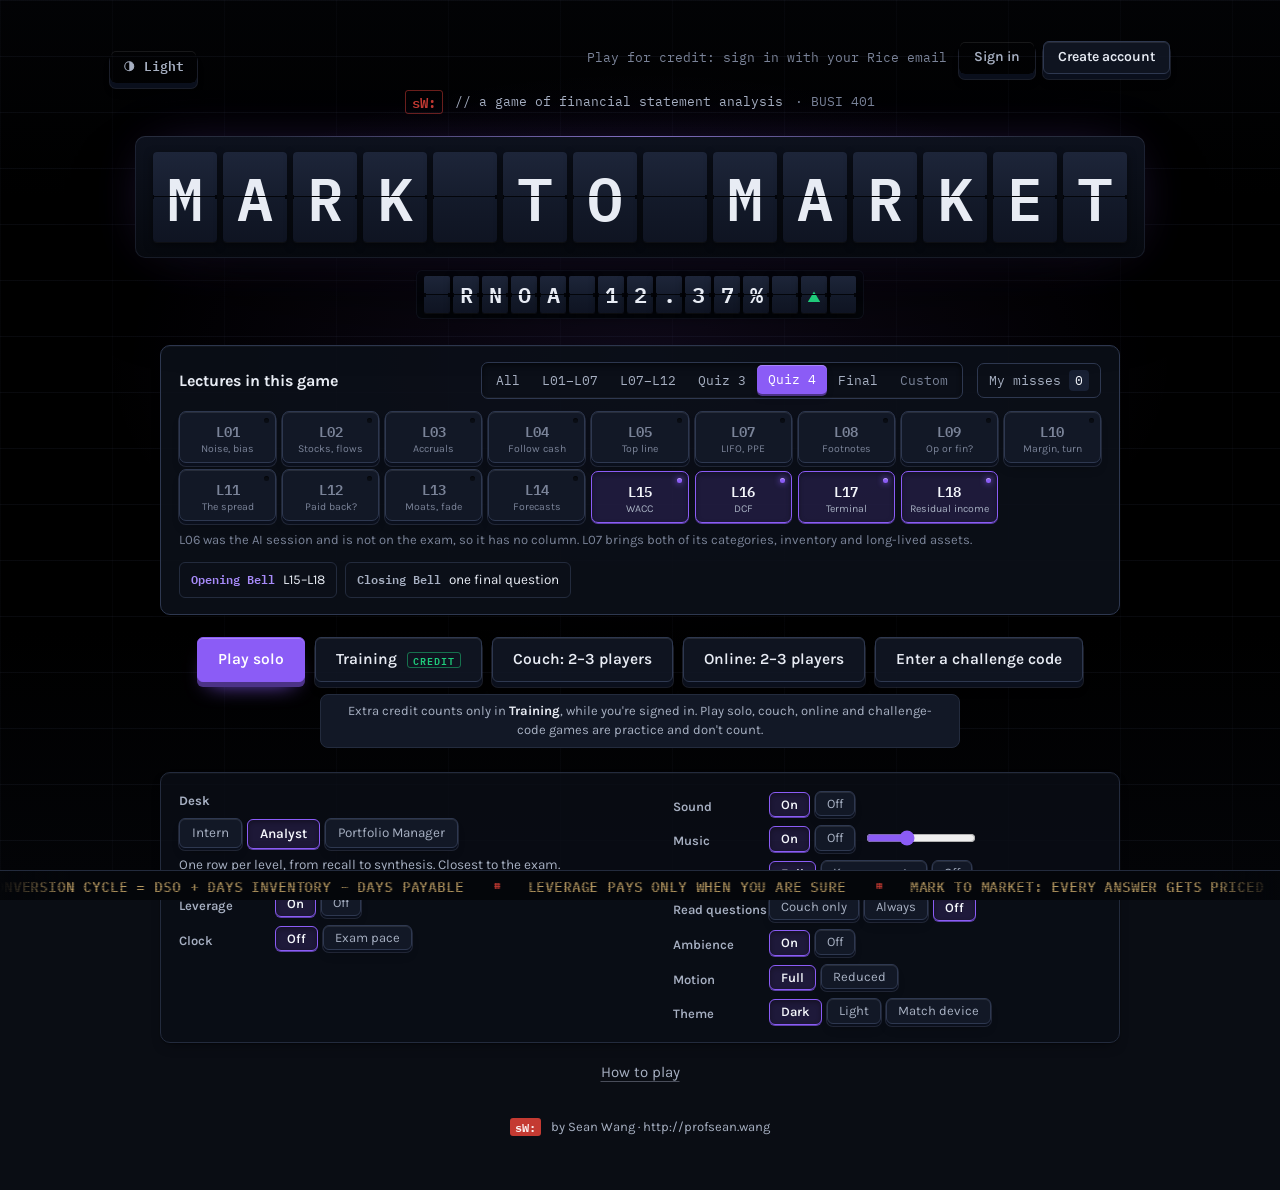
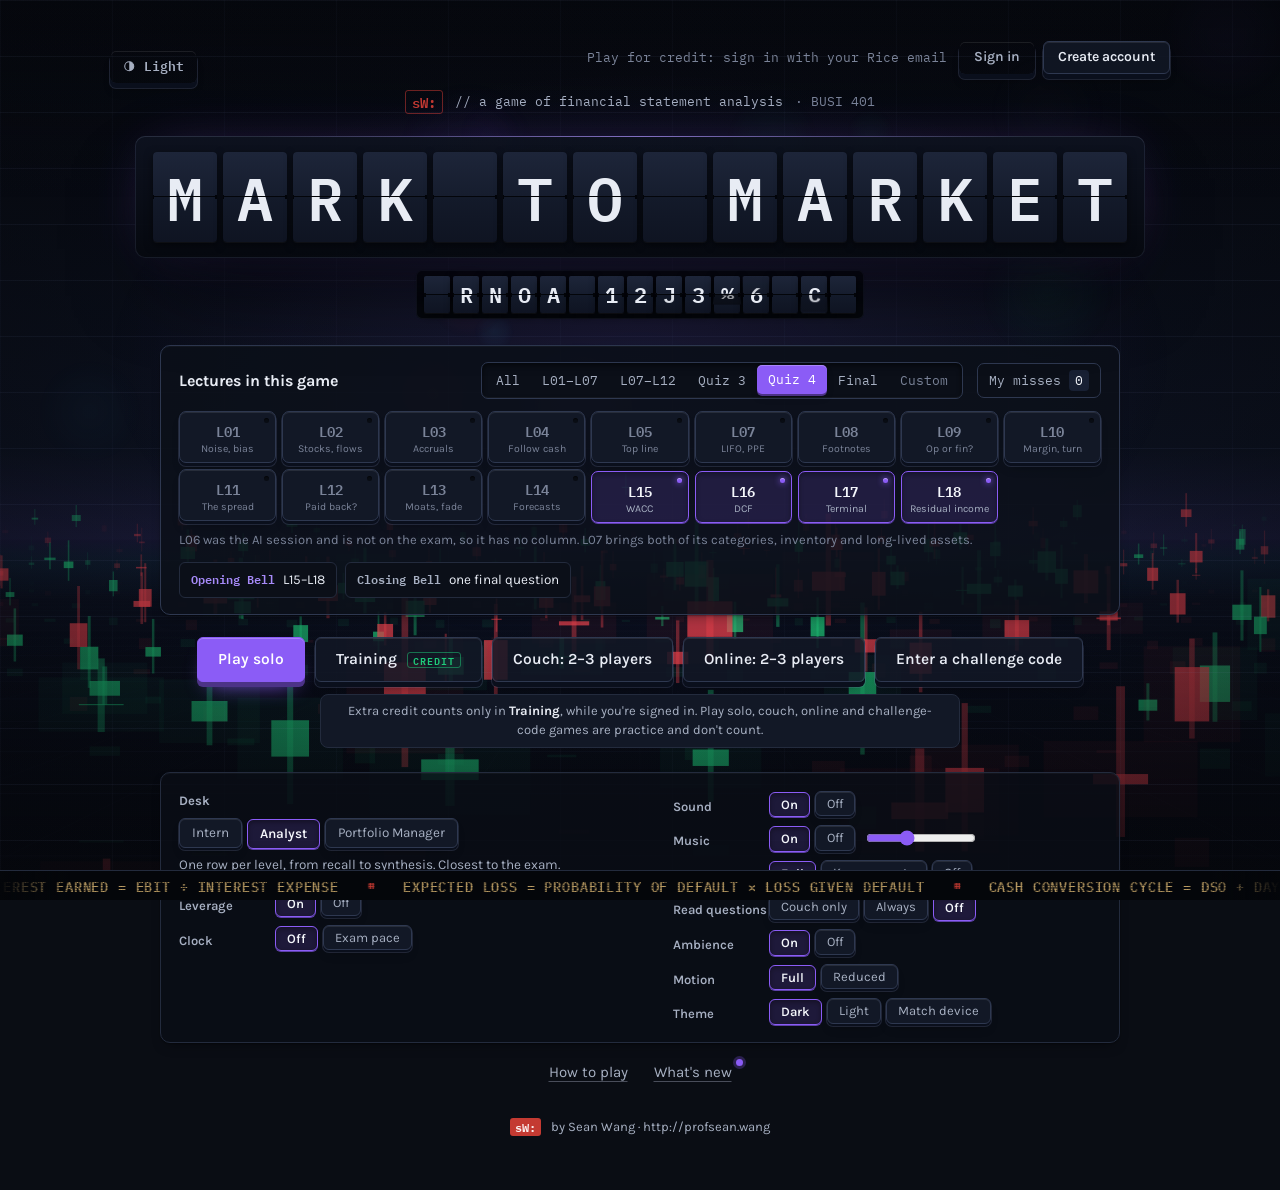
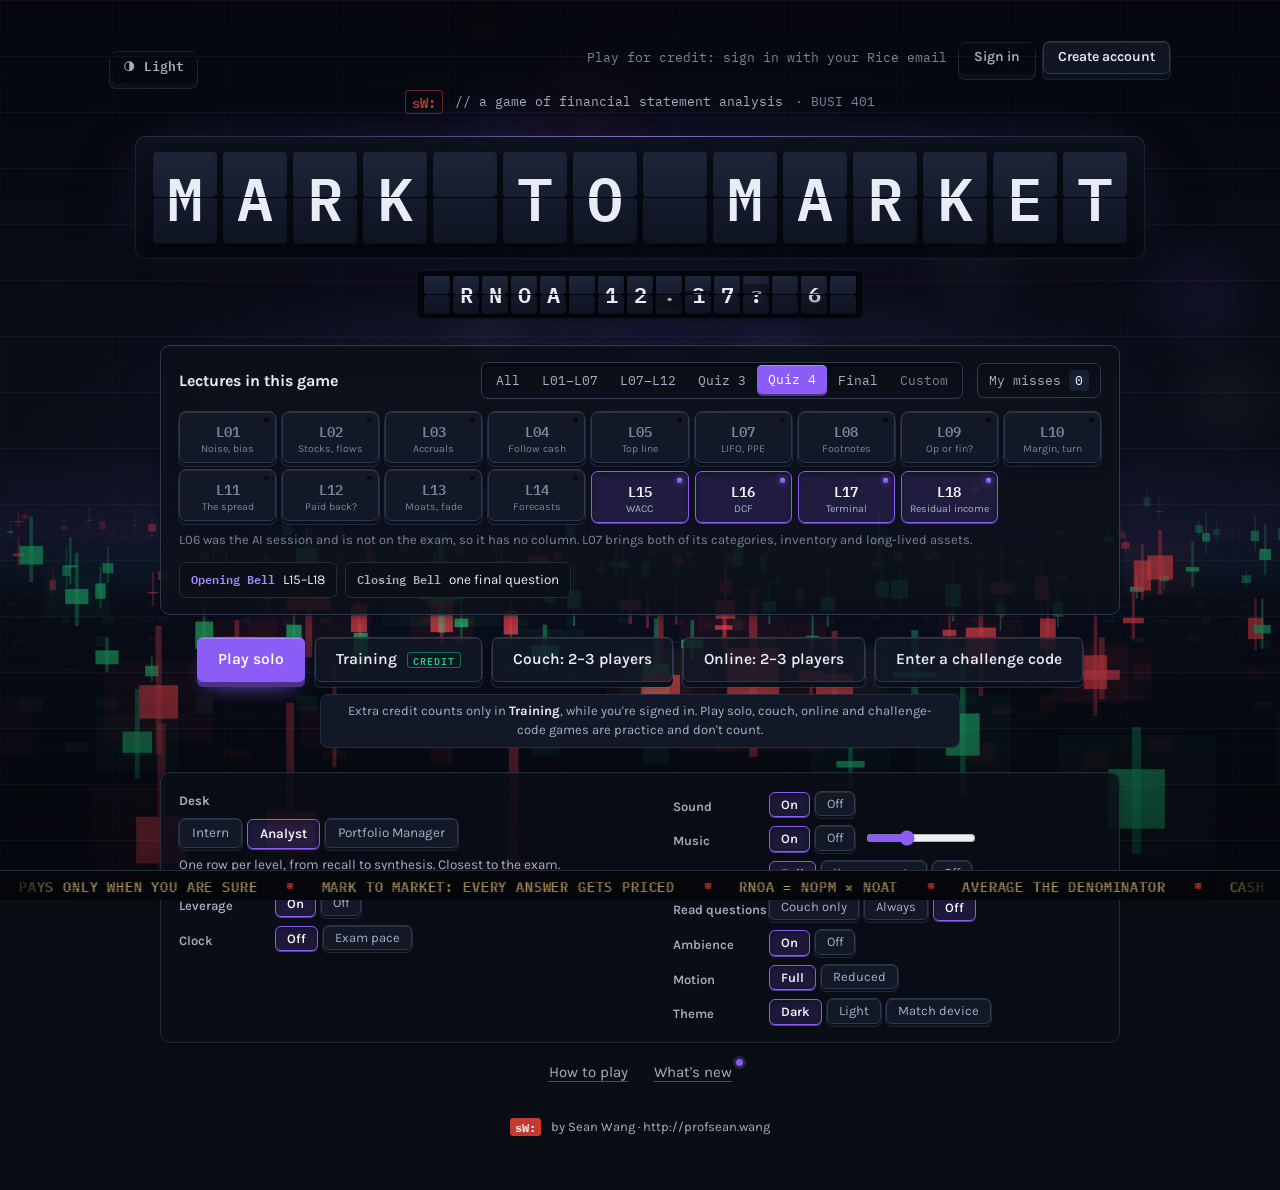
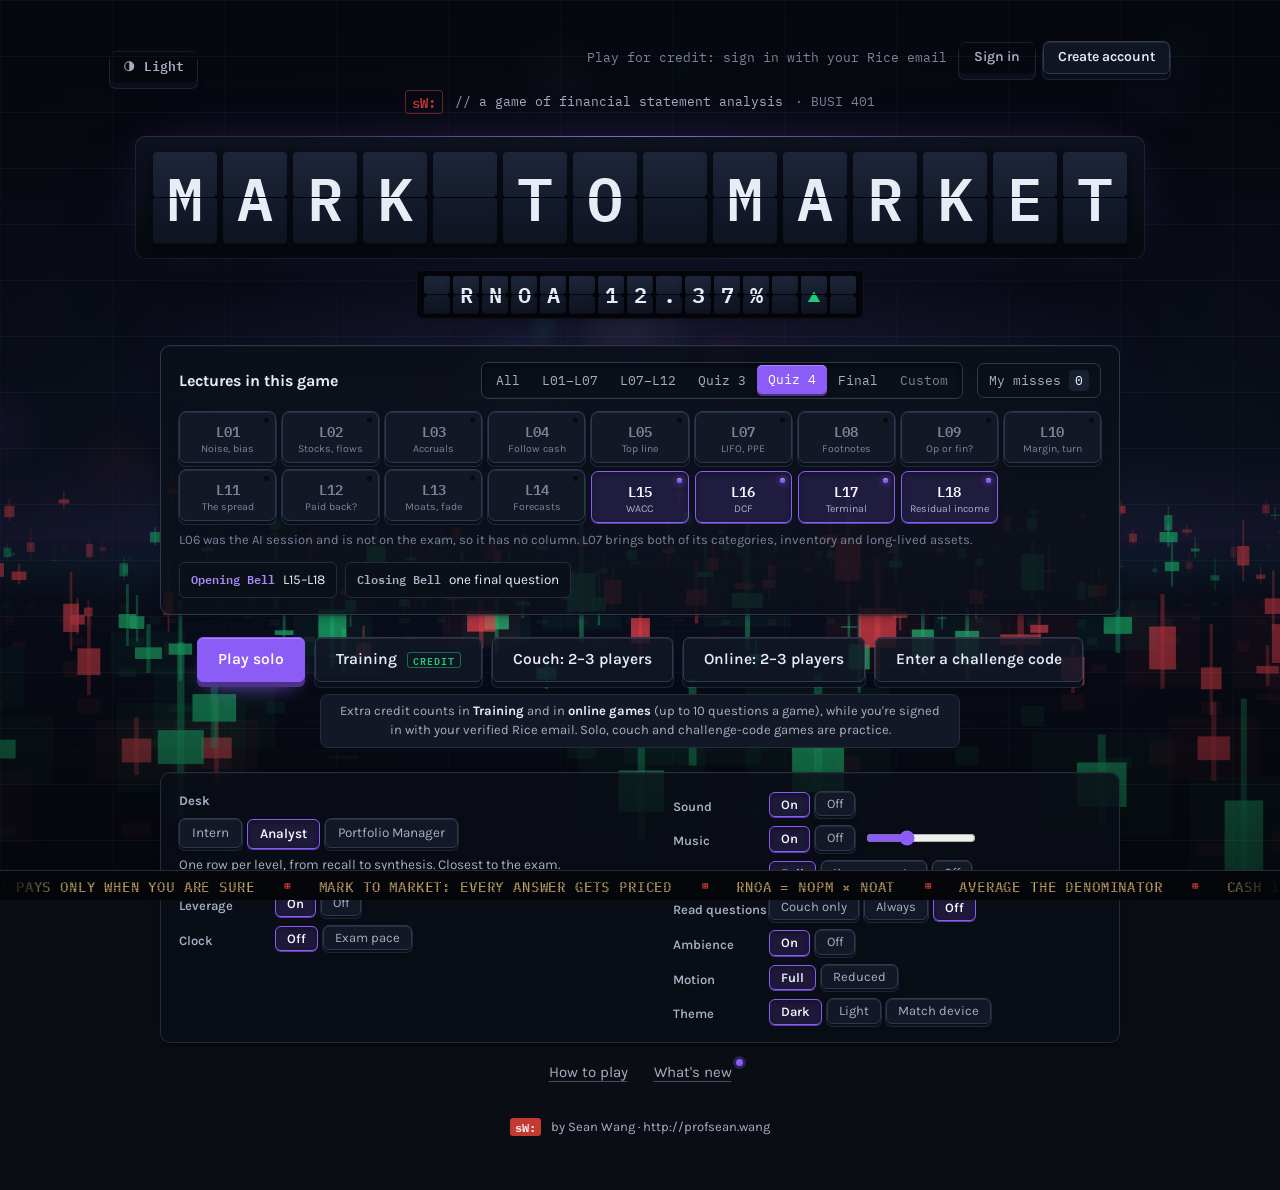
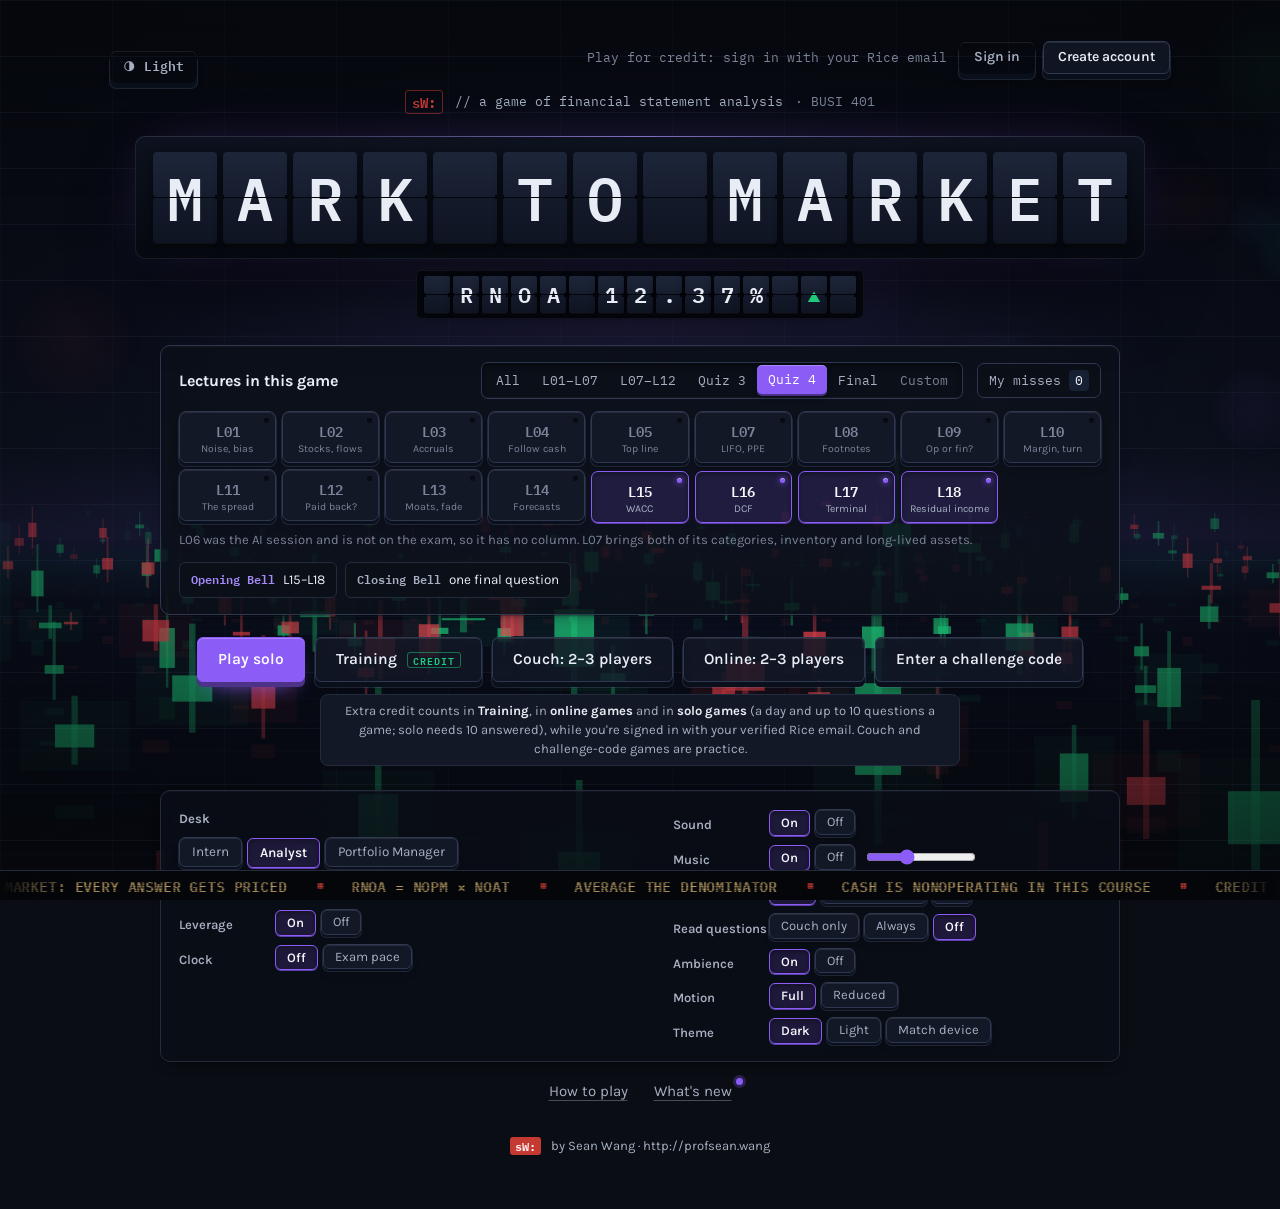
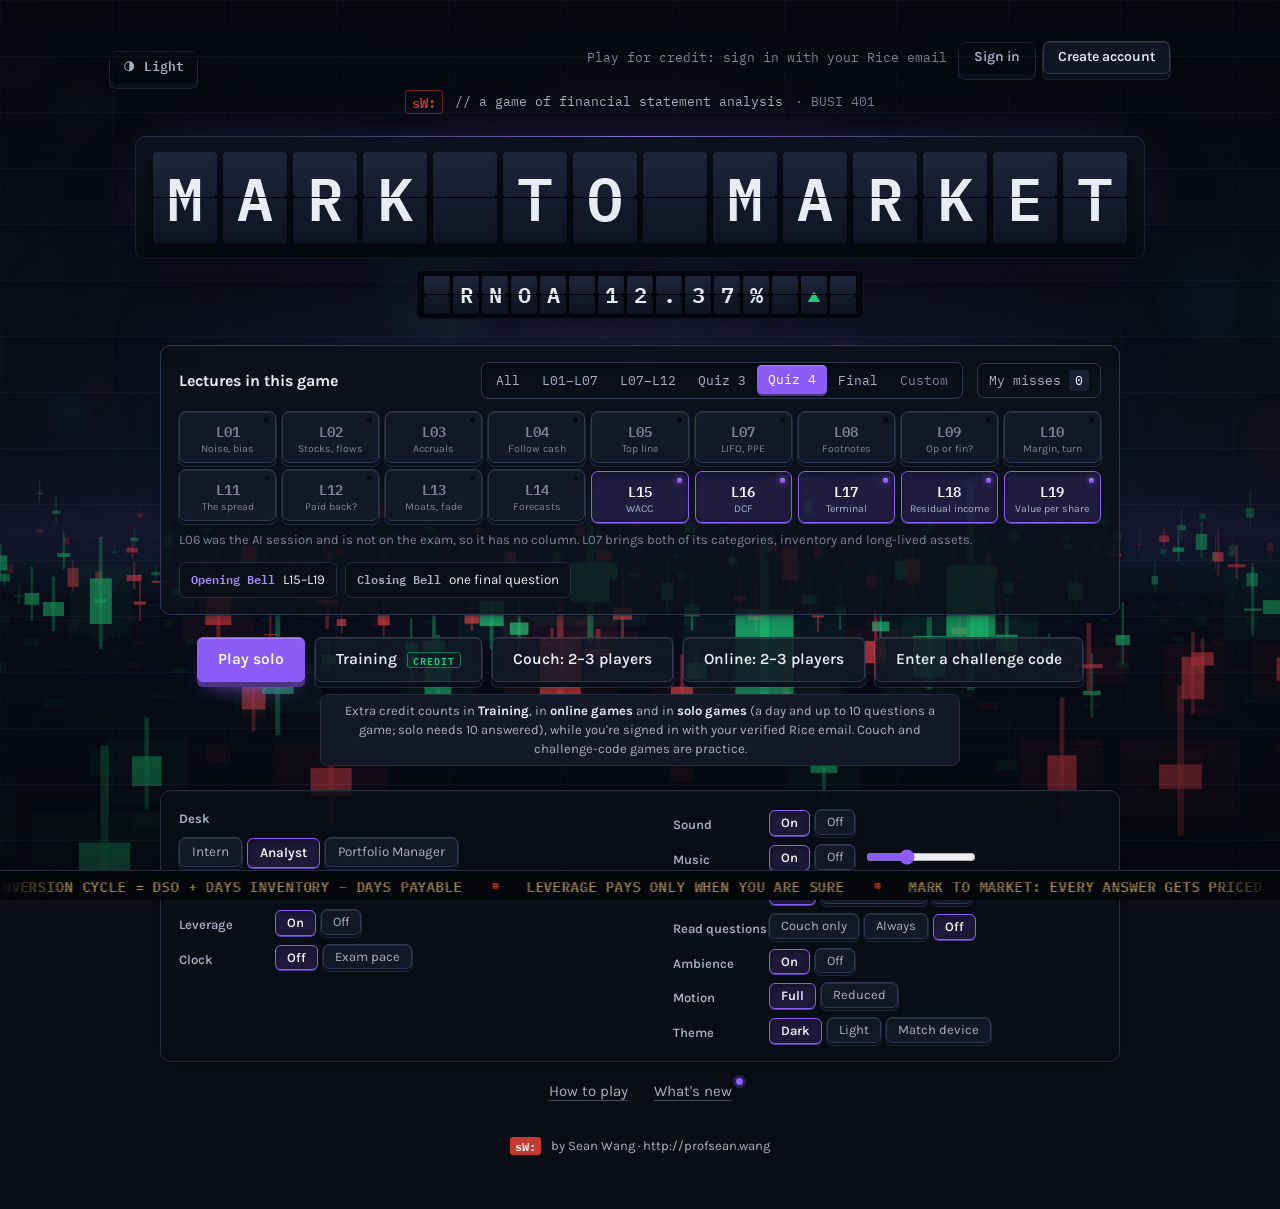
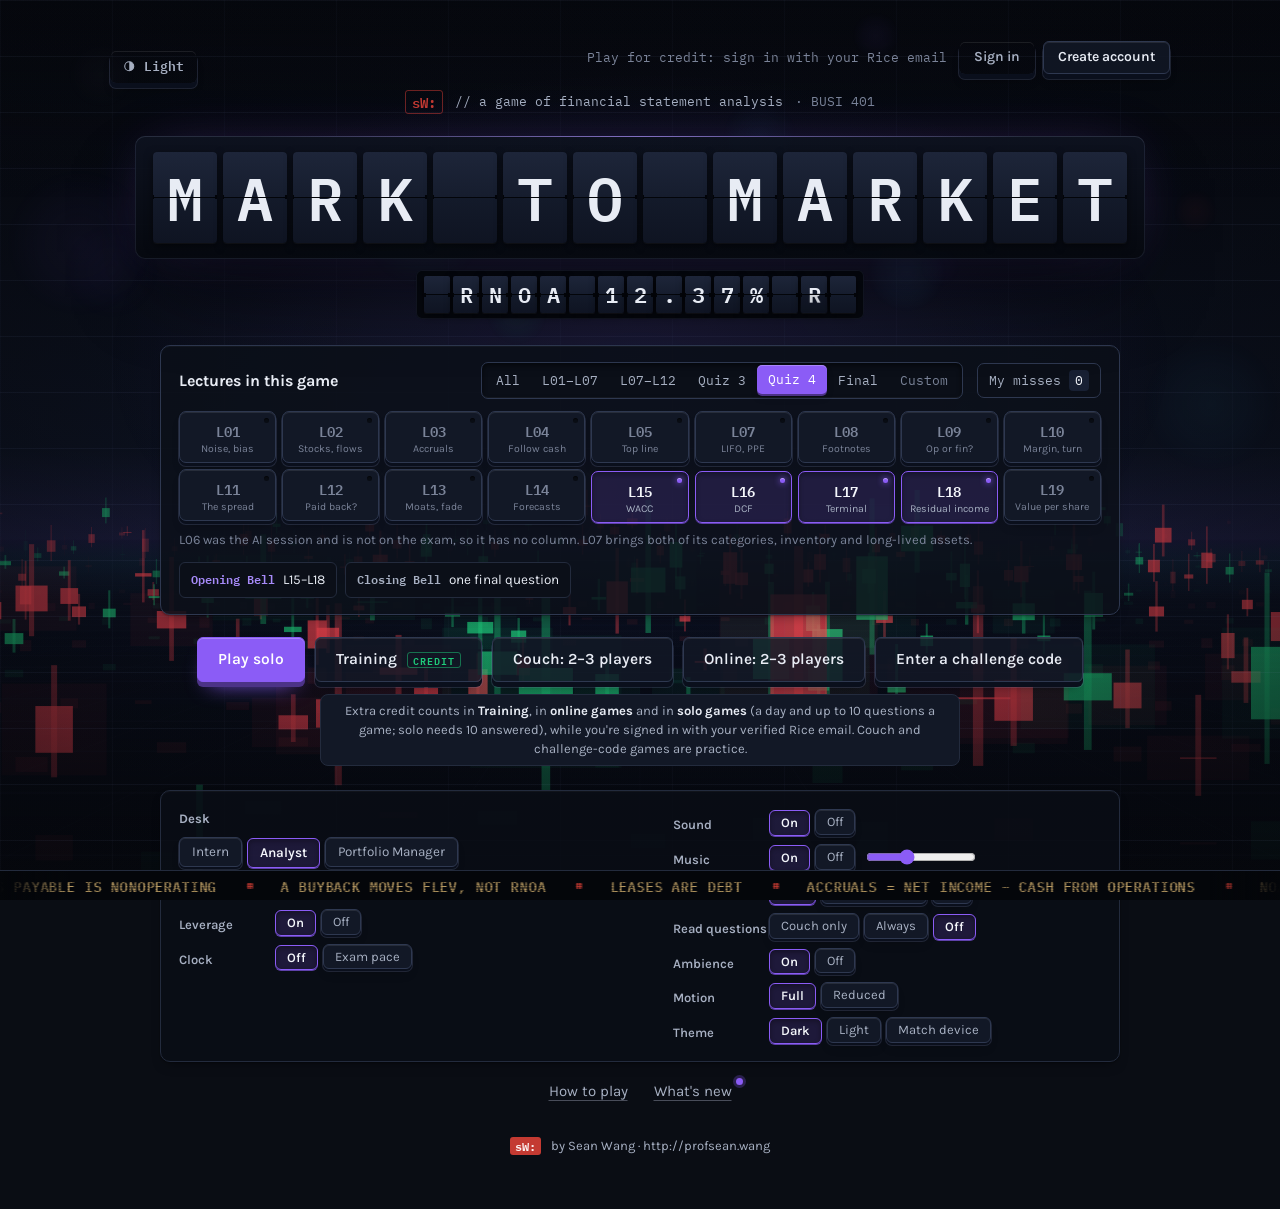
